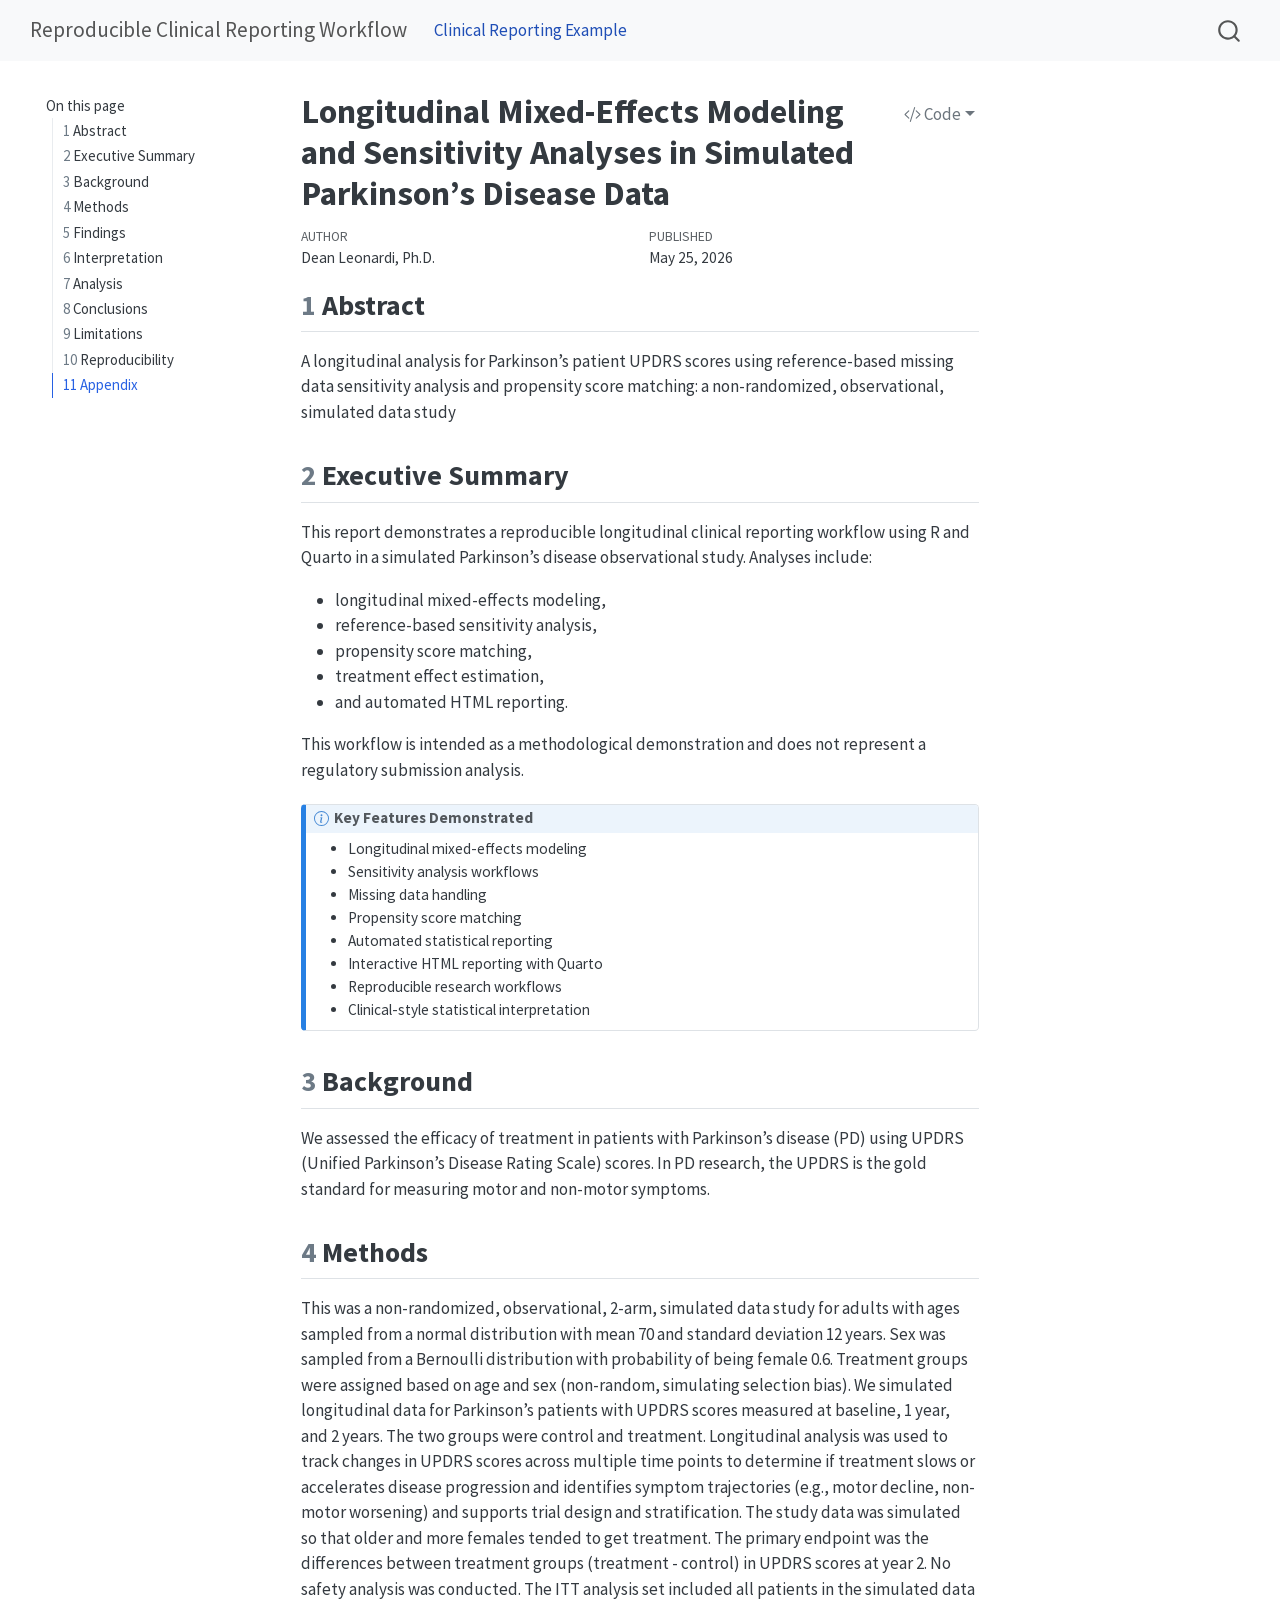
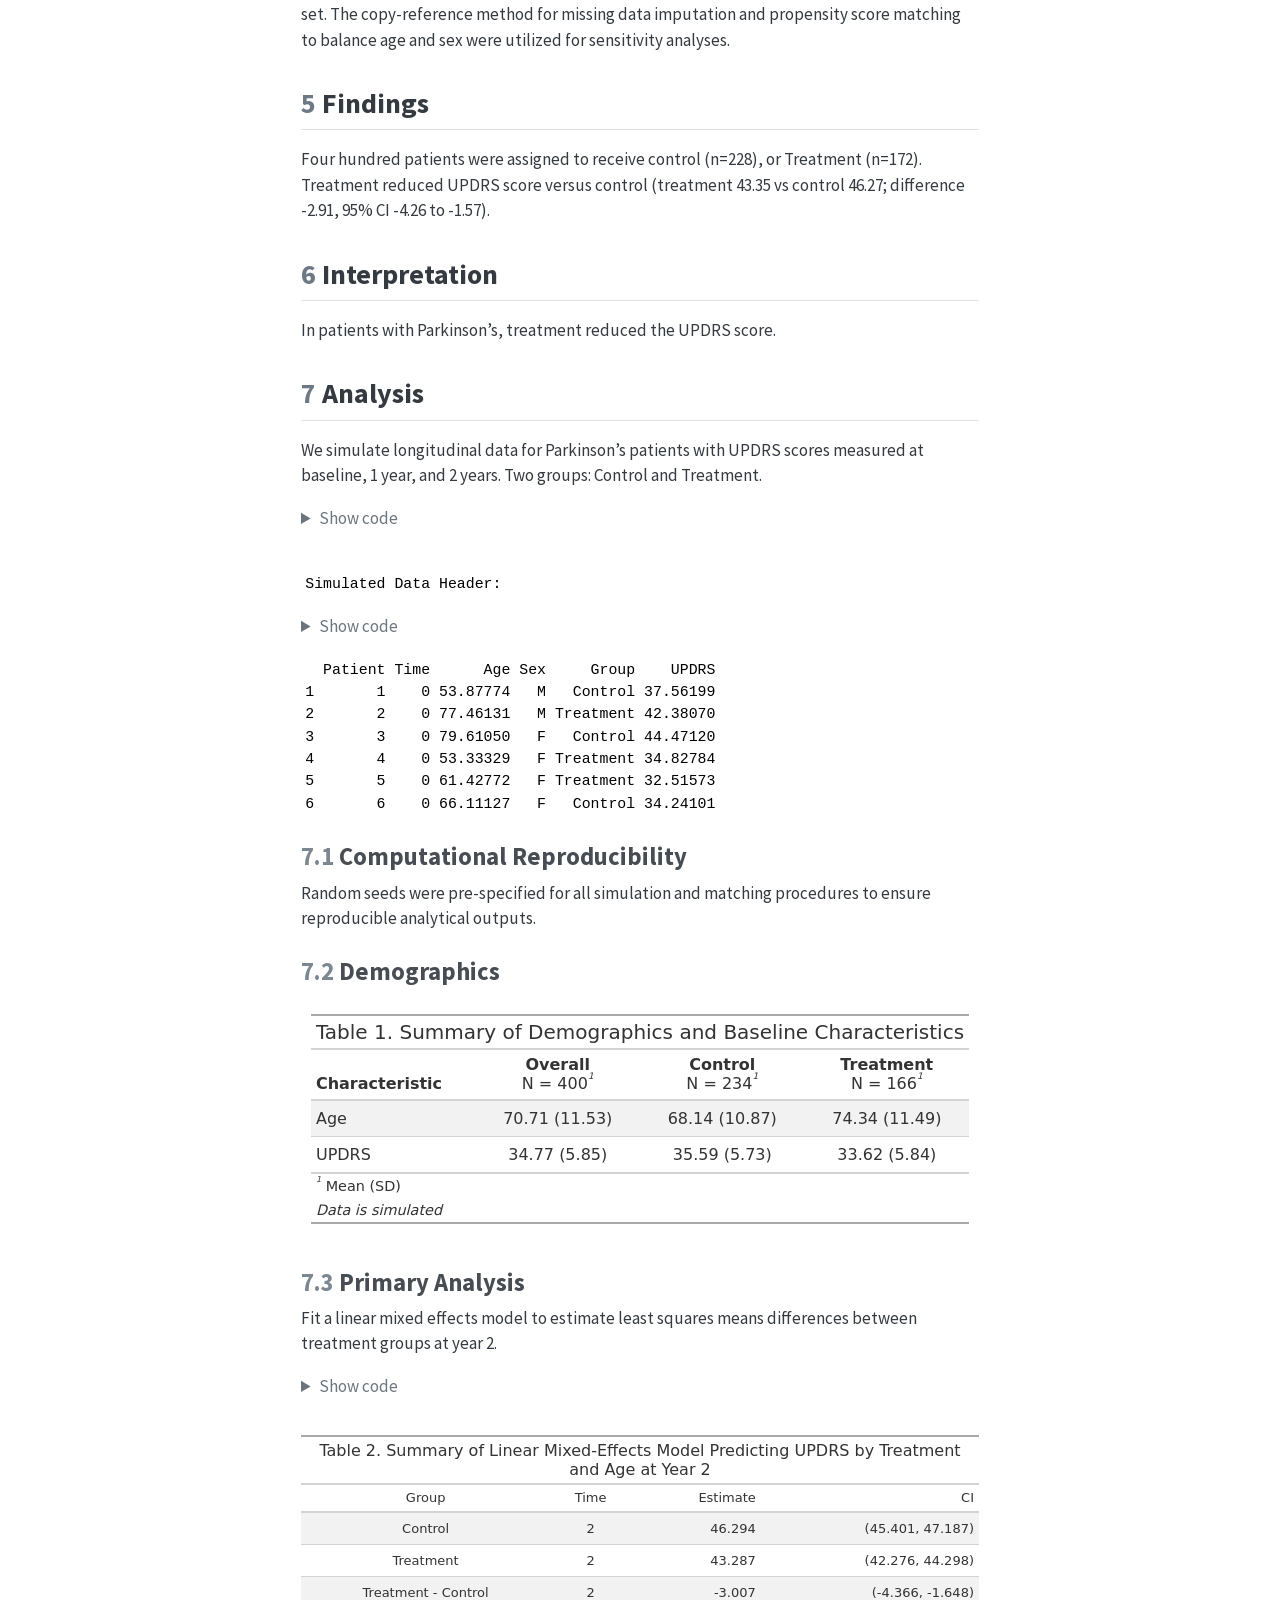
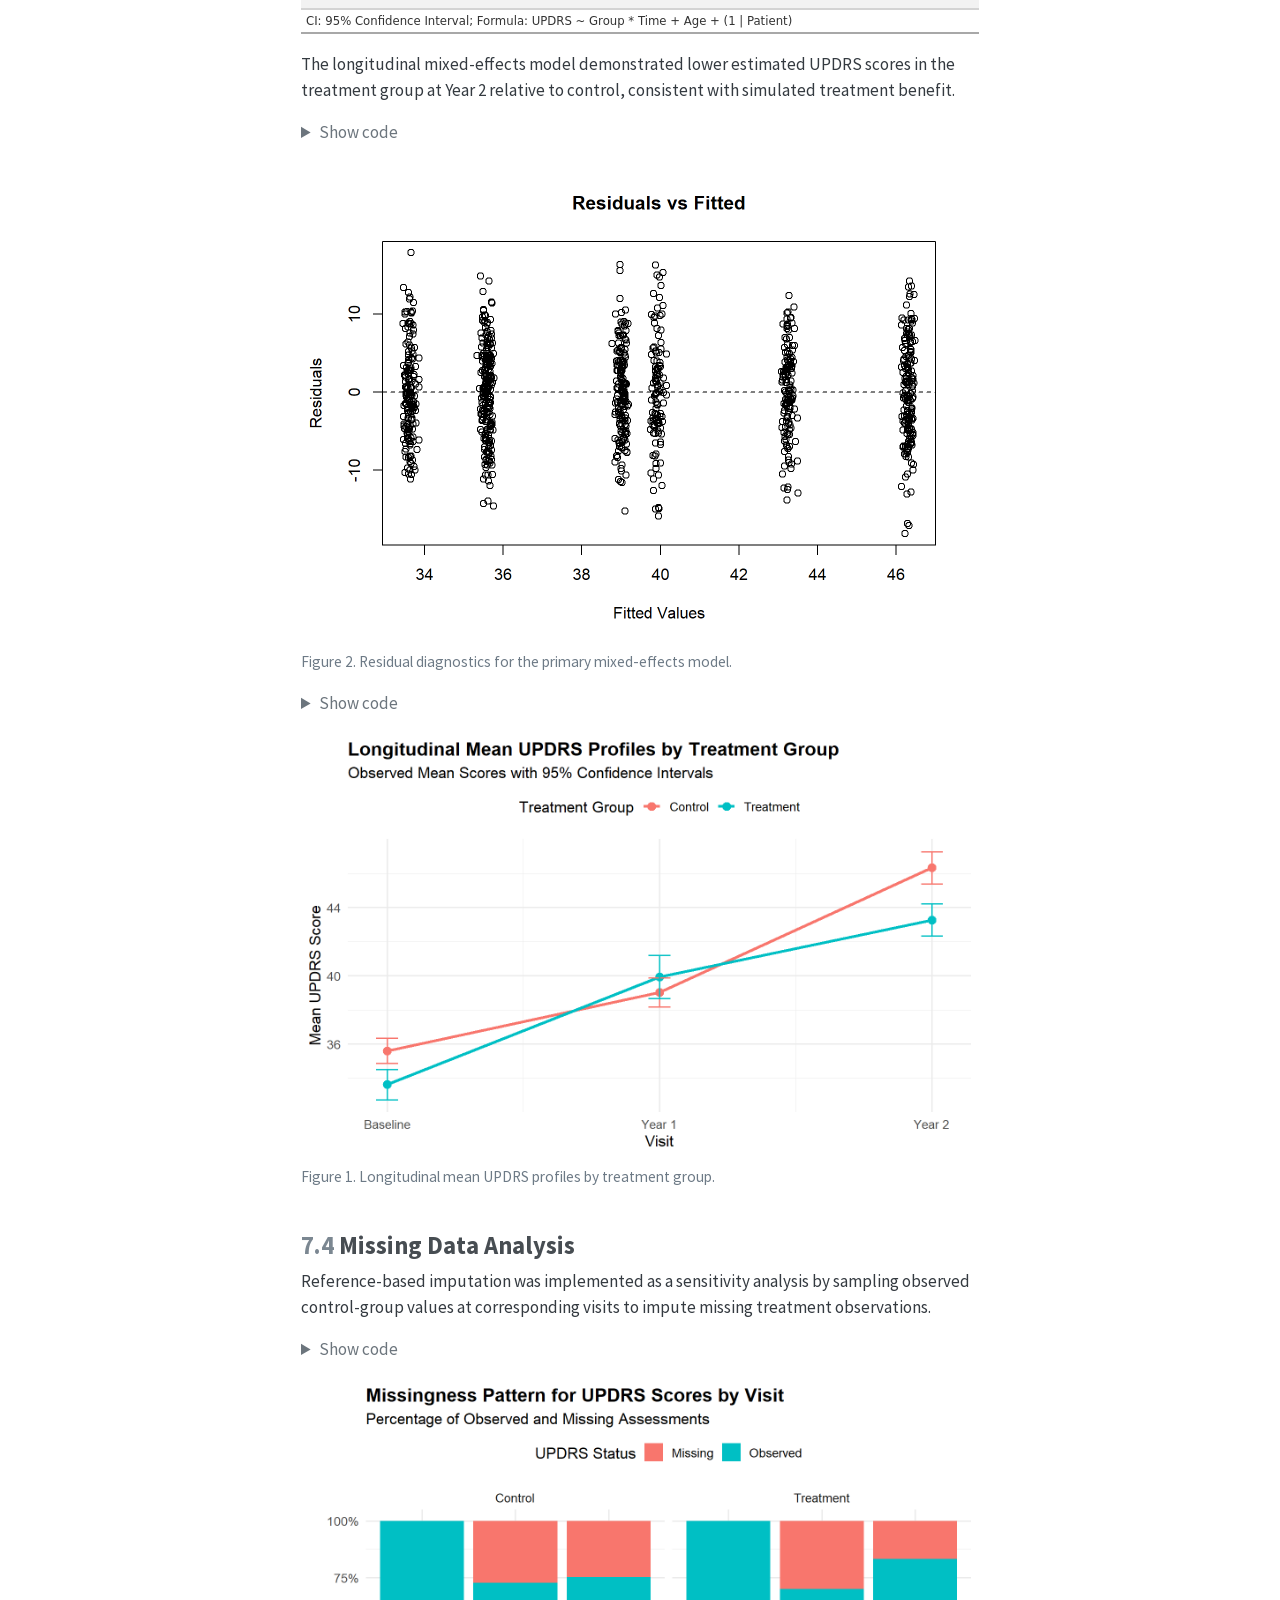
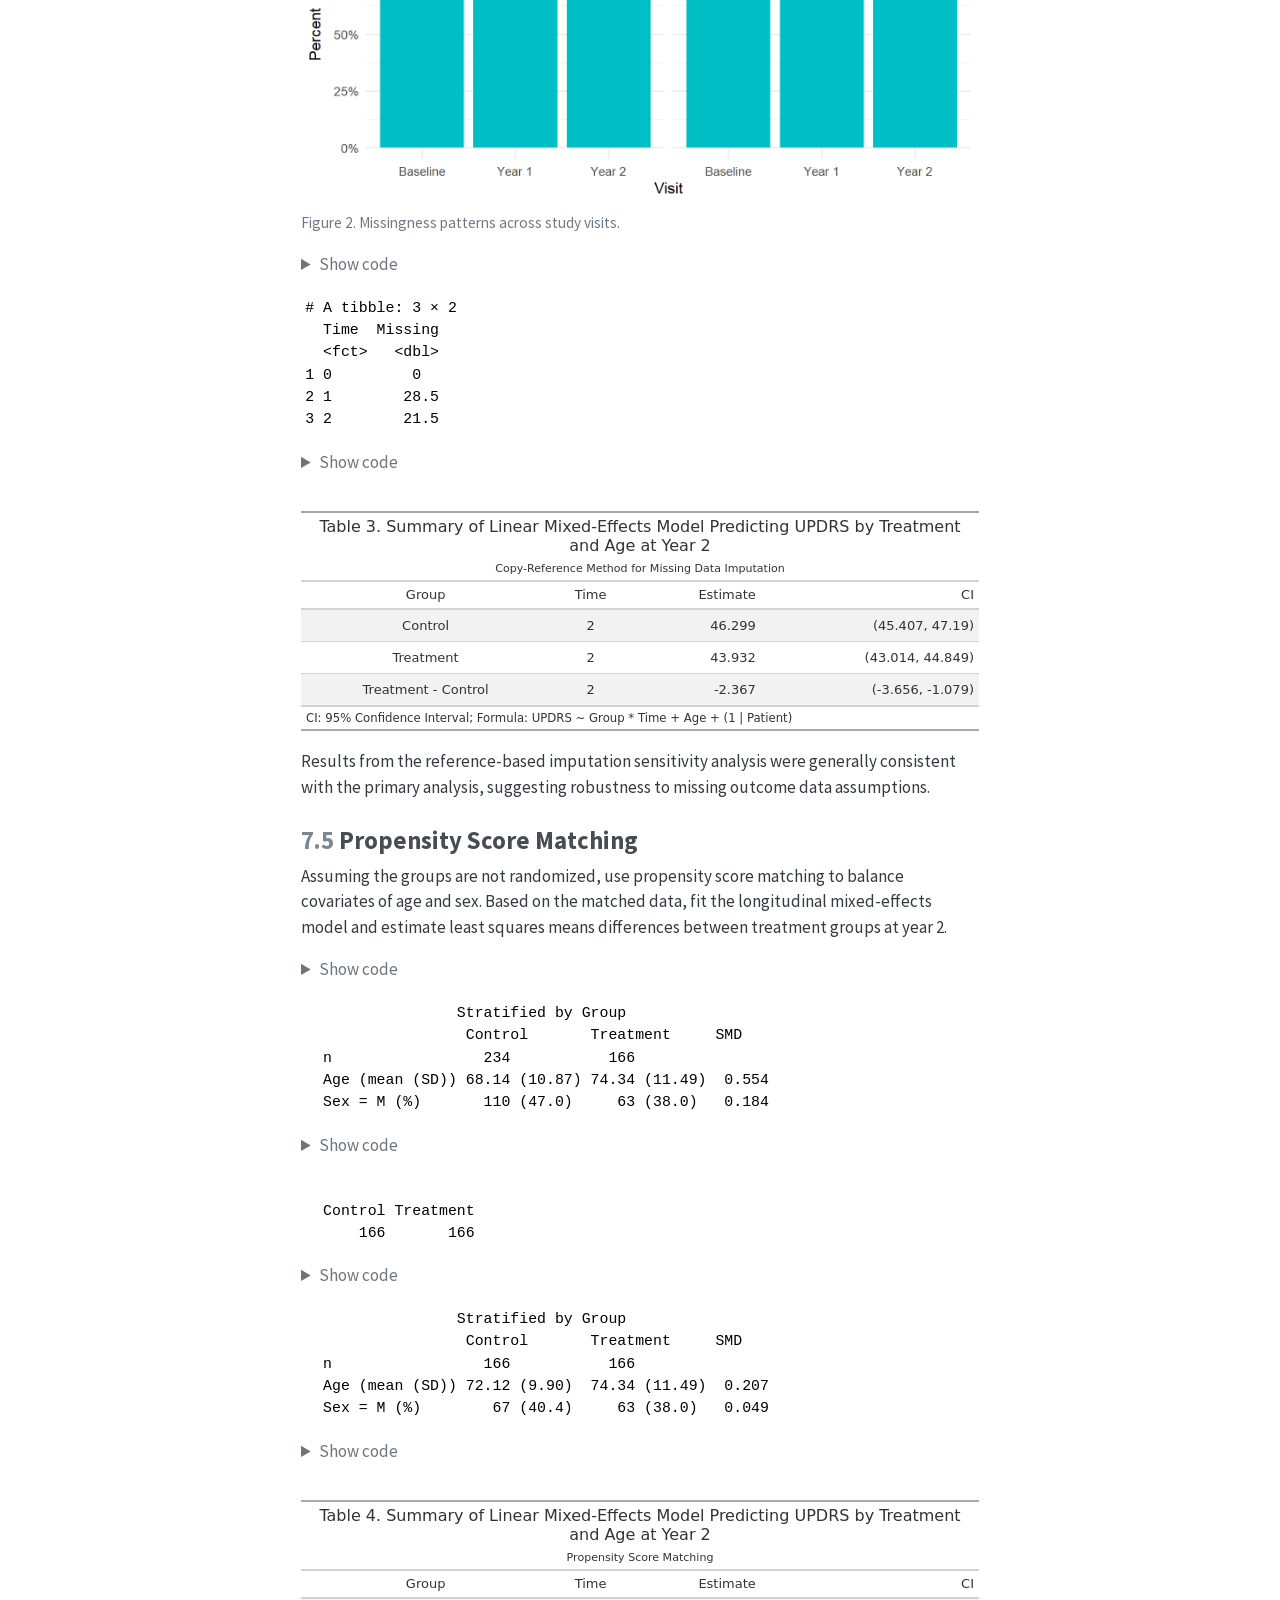
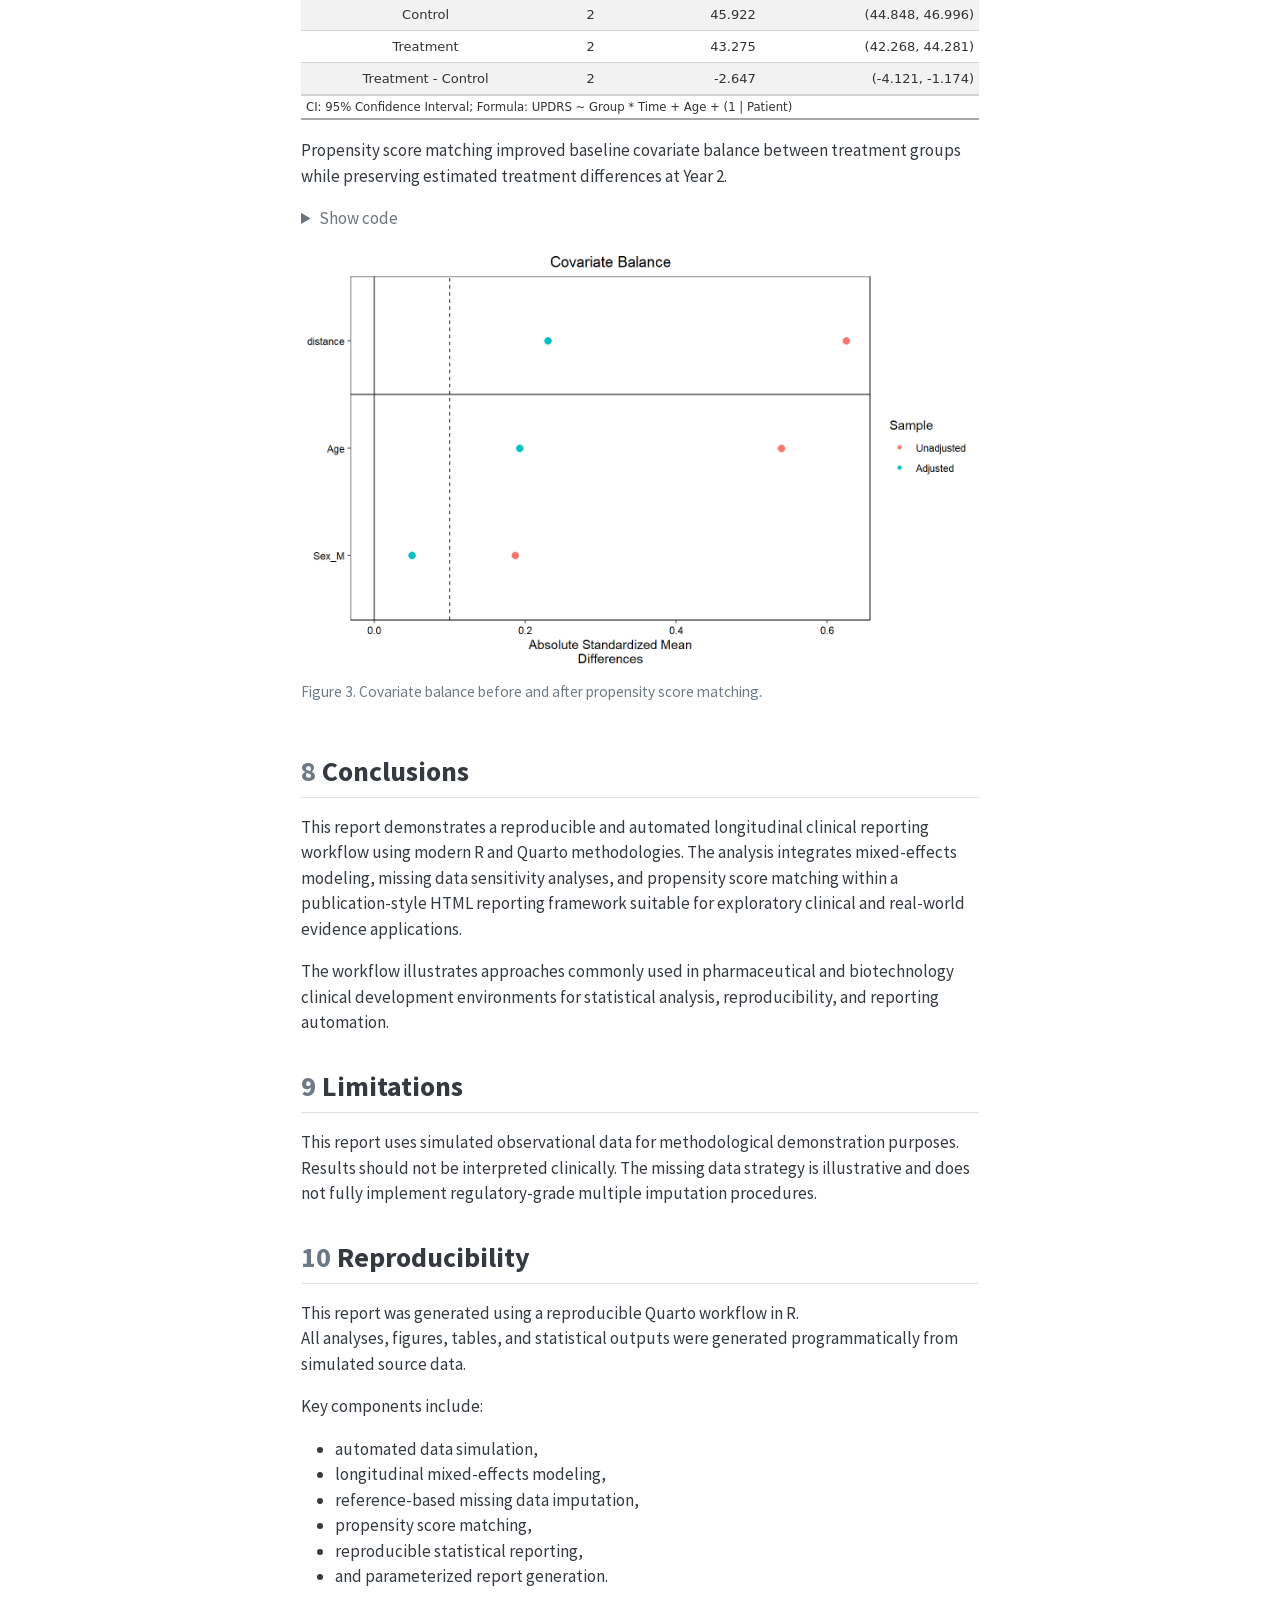
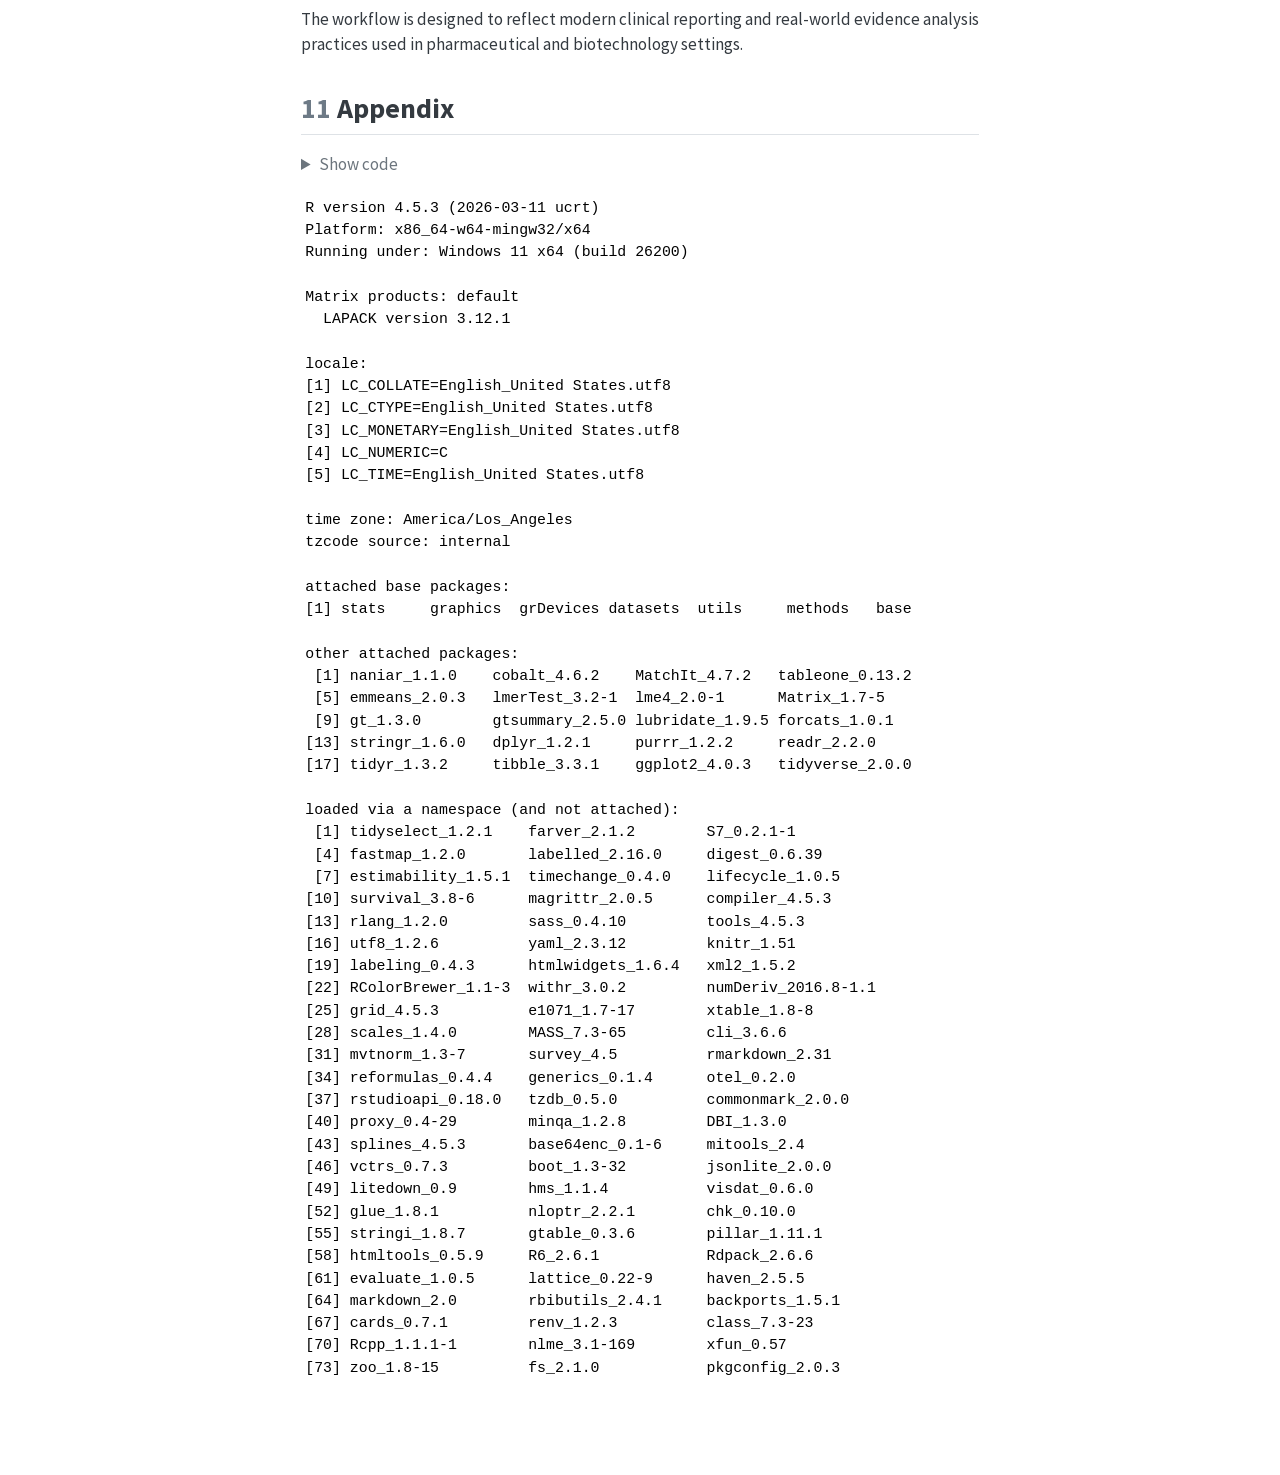
==== docs/index.html @ 4d4e8703 "Correct abstract wording for missing data methodology" ====
<!DOCTYPE html>
<html xmlns="http://www.w3.org/1999/xhtml" lang="en" xml:lang="en"><head>

<meta charset="utf-8">
<meta name="generator" content="quarto-1.9.37">

<meta name="viewport" content="width=device-width, initial-scale=1.0, user-scalable=yes">

<meta name="author" content="Dean Leonardi, Ph.D.">
<meta name="dcterms.date" content="2026-05-25">

<title>Longitudinal Mixed-Effects Modeling and Sensitivity Analyses in Simulated Parkinson’s Disease Data – Reproducible Clinical Reporting Workflow</title>
<style>

code{white-space: pre-wrap;}
span.smallcaps{font-variant: small-caps;}
div.columns{display: flex; gap: min(4vw, 1.5em);}
div.column{flex: auto; overflow-x: auto;}
div.hanging-indent{margin-left: 1.5em; text-indent: -1.5em;}
ul.task-list{list-style: none;}
ul.task-list li input[type="checkbox"] {
width: 0.8em;
margin: 0 0.8em 0.2em -1em;  vertical-align: middle;
}

html { -webkit-text-size-adjust: 100%; }
pre > code.sourceCode { white-space: pre; position: relative; }
pre > code.sourceCode > span { display: inline-block; line-height: 1.25; }
pre > code.sourceCode > span:empty { height: 1.2em; }
.sourceCode { overflow: visible; }
code.sourceCode > span { color: inherit; text-decoration: inherit; }
div.sourceCode { margin: 1em 0; }
pre.sourceCode { margin: 0; }
@media screen {
div.sourceCode { overflow: auto; }
}
@media print {
pre > code.sourceCode { white-space: pre-wrap; }
pre > code.sourceCode > span { text-indent: -5em; padding-left: 5em; }
}
pre.numberSource code
{ counter-reset: source-line 0; }
pre.numberSource code > span
{ position: relative; left: -4em; counter-increment: source-line; }
pre.numberSource code > span > a:first-child::before
{ content: counter(source-line);
position: relative; left: -1em; text-align: right; vertical-align: baseline;
border: none; display: inline-block;
-webkit-touch-callout: none; -webkit-user-select: none;
-khtml-user-select: none; -moz-user-select: none;
-ms-user-select: none; user-select: none;
padding: 0 4px; width: 4em;
}
pre.numberSource { margin-left: 3em; padding-left: 4px; }
div.sourceCode
{ }
@media screen {
pre > code.sourceCode > span > a:first-child::before { text-decoration: underline; }
}
</style>


<script>const headroomChanged = new CustomEvent("quarto-hrChanged", {
  detail: {},
  bubbles: true,
  cancelable: false,
  composed: false,
});

const announceDismiss = () => {
  const annEl = window.document.getElementById("quarto-announcement");
  if (annEl) {
    annEl.remove();

    const annId = annEl.getAttribute("data-announcement-id");
    window.localStorage.setItem(`quarto-announce-${annId}`, "true");
  }
};

const announceRegister = () => {
  const annEl = window.document.getElementById("quarto-announcement");
  if (annEl) {
    const annId = annEl.getAttribute("data-announcement-id");
    const isDismissed =
      window.localStorage.getItem(`quarto-announce-${annId}`) || false;
    if (isDismissed) {
      announceDismiss();
      return;
    } else {
      annEl.classList.remove("hidden");
    }

    const actionEl = annEl.querySelector(".quarto-announcement-action");
    if (actionEl) {
      actionEl.addEventListener("click", function (e) {
        e.preventDefault();
        // Hide the bar immediately
        announceDismiss();
      });
    }
  }
};

window.document.addEventListener("DOMContentLoaded", function () {
  let init = false;

  announceRegister();

  // Manage the back to top button, if one is present.
  let lastScrollTop = window.pageYOffset || document.documentElement.scrollTop;
  const scrollDownBuffer = 5;
  const scrollUpBuffer = 35;
  const btn = document.getElementById("quarto-back-to-top");
  const hideBackToTop = () => {
    btn.style.display = "none";
  };
  const showBackToTop = () => {
    btn.style.display = "inline-block";
  };
  if (btn) {
    window.document.addEventListener(
      "scroll",
      function () {
        const currentScrollTop =
          window.pageYOffset || document.documentElement.scrollTop;

        // Shows and hides the button 'intelligently' as the user scrolls
        if (currentScrollTop - scrollDownBuffer > lastScrollTop) {
          hideBackToTop();
          lastScrollTop = currentScrollTop <= 0 ? 0 : currentScrollTop;
        } else if (currentScrollTop < lastScrollTop - scrollUpBuffer) {
          showBackToTop();
          lastScrollTop = currentScrollTop <= 0 ? 0 : currentScrollTop;
        }

        // Show the button at the bottom, hides it at the top
        if (currentScrollTop <= 0) {
          hideBackToTop();
        } else if (
          window.innerHeight + currentScrollTop >=
          document.body.offsetHeight
        ) {
          showBackToTop();
        }
      },
      false
    );
  }

  function throttle(func, wait) {
    var timeout;
    return function () {
      const context = this;
      const args = arguments;
      const later = function () {
        clearTimeout(timeout);
        timeout = null;
        func.apply(context, args);
      };

      if (!timeout) {
        timeout = setTimeout(later, wait);
      }
    };
  }

  function headerOffset() {
    // Set an offset if there is are fixed top navbar
    const headerEl = window.document.querySelector("header.fixed-top");
    if (headerEl) {
      return headerEl.clientHeight;
    } else {
      return 0;
    }
  }

  function footerOffset() {
    const footerEl = window.document.querySelector("footer.footer");
    if (footerEl) {
      return footerEl.clientHeight;
    } else {
      return 0;
    }
  }

  function dashboardOffset() {
    const dashboardNavEl = window.document.getElementById(
      "quarto-dashboard-header"
    );
    if (dashboardNavEl !== null) {
      return dashboardNavEl.clientHeight;
    } else {
      return 0;
    }
  }

  function updateDocumentOffsetWithoutAnimation() {
    updateDocumentOffset(false);
  }

  function updateDocumentOffset(animated) {
    // set body offset
    const topOffset = headerOffset();
    const bodyOffset = topOffset + footerOffset() + dashboardOffset();
    const bodyEl = window.document.body;
    bodyEl.setAttribute("data-bs-offset", topOffset);
    bodyEl.style.paddingTop = topOffset + "px";

    // deal with sidebar offsets
    const sidebars = window.document.querySelectorAll(
      ".sidebar, .headroom-target"
    );
    sidebars.forEach((sidebar) => {
      if (!animated) {
        sidebar.classList.add("notransition");
        // Remove the no transition class after the animation has time to complete
        setTimeout(function () {
          sidebar.classList.remove("notransition");
        }, 201);
      }

      if (window.Headroom && sidebar.classList.contains("sidebar-unpinned")) {
        sidebar.style.top = "0";
        sidebar.style.maxHeight = "100vh";
      } else {
        sidebar.style.top = topOffset + "px";
        sidebar.style.maxHeight = "calc(100vh - " + topOffset + "px)";
      }
    });

    // allow space for footer
    const mainContainer = window.document.querySelector(".quarto-container");
    if (mainContainer) {
      mainContainer.style.minHeight = "calc(100vh - " + bodyOffset + "px)";
    }

    // link offset
    let linkStyle = window.document.querySelector("#quarto-target-style");
    if (!linkStyle) {
      linkStyle = window.document.createElement("style");
      linkStyle.setAttribute("id", "quarto-target-style");
      window.document.head.appendChild(linkStyle);
    }
    while (linkStyle.firstChild) {
      linkStyle.removeChild(linkStyle.firstChild);
    }
    if (topOffset > 0) {
      linkStyle.appendChild(
        window.document.createTextNode(`
      section:target::before {
        content: "";
        display: block;
        height: ${topOffset}px;
        margin: -${topOffset}px 0 0;
      }`)
      );
    }
    if (init) {
      window.dispatchEvent(headroomChanged);
    }
    init = true;
  }

  // initialize headroom
  var header = window.document.querySelector("#quarto-header");
  if (header && window.Headroom) {
    const headroom = new window.Headroom(header, {
      tolerance: 5,
      onPin: function () {
        const sidebars = window.document.querySelectorAll(
          ".sidebar, .headroom-target"
        );
        sidebars.forEach((sidebar) => {
          sidebar.classList.remove("sidebar-unpinned");
        });
        updateDocumentOffset();
      },
      onUnpin: function () {
        const sidebars = window.document.querySelectorAll(
          ".sidebar, .headroom-target"
        );
        sidebars.forEach((sidebar) => {
          sidebar.classList.add("sidebar-unpinned");
        });
        updateDocumentOffset();
      },
    });
    headroom.init();

    let frozen = false;
    window.quartoToggleHeadroom = function () {
      if (frozen) {
        headroom.unfreeze();
        frozen = false;
      } else {
        headroom.freeze();
        frozen = true;
      }
    };
  }

  window.addEventListener(
    "hashchange",
    function (e) {
      if (
        getComputedStyle(document.documentElement).scrollBehavior !== "smooth"
      ) {
        window.scrollTo(0, window.pageYOffset - headerOffset());
      }
    },
    false
  );

  // Observe size changed for the header
  const headerEl = window.document.querySelector("header.fixed-top");
  if (headerEl && window.ResizeObserver) {
    const observer = new window.ResizeObserver(() => {
      setTimeout(updateDocumentOffsetWithoutAnimation, 0);
    });
    observer.observe(headerEl, {
      attributes: true,
      childList: true,
      characterData: true,
    });
  } else {
    window.addEventListener(
      "resize",
      throttle(updateDocumentOffsetWithoutAnimation, 50)
    );
  }
  setTimeout(updateDocumentOffsetWithoutAnimation, 250);

  // fixup index.html links if we aren't on the filesystem
  if (window.location.protocol !== "file:") {
    const links = window.document.querySelectorAll("a");
    for (let i = 0; i < links.length; i++) {
      if (links[i].href) {
        links[i].dataset.originalHref = links[i].href;
        links[i].href = links[i].href.replace(/\/index\.html/, "/");
      }
    }

    // Fixup any sharing links that require urls
    // Append url to any sharing urls
    const sharingLinks = window.document.querySelectorAll(
      "a.sidebar-tools-main-item, a.quarto-navigation-tool, a.quarto-navbar-tools, a.quarto-navbar-tools-item"
    );
    for (let i = 0; i < sharingLinks.length; i++) {
      const sharingLink = sharingLinks[i];
      const href = sharingLink.getAttribute("href");
      if (href) {
        sharingLink.setAttribute(
          "href",
          href.replace("|url|", window.location.href)
        );
      }
    }

    // Scroll the active navigation item into view, if necessary
    const navSidebar = window.document.querySelector("nav#quarto-sidebar");
    if (navSidebar) {
      // Find the active item
      const activeItem = navSidebar.querySelector("li.sidebar-item a.active");
      if (activeItem) {
        // Wait for the scroll height and height to resolve by observing size changes on the
        // nav element that is scrollable
        const resizeObserver = new ResizeObserver((_entries) => {
          // The bottom of the element
          const elBottom = activeItem.offsetTop;
          const viewBottom = navSidebar.scrollTop + navSidebar.clientHeight;

          // The element height and scroll height are the same, then we are still loading
          if (viewBottom !== navSidebar.scrollHeight) {
            // Determine if the item isn't visible and scroll to it
            if (elBottom >= viewBottom) {
              navSidebar.scrollTop = elBottom;
            }

            // stop observing now since we've completed the scroll
            resizeObserver.unobserve(navSidebar);
          }
        });
        resizeObserver.observe(navSidebar);
      }
    }
  }
});
</script>
<script>/*!
 * headroom.js v0.12.0 - Give your page some headroom. Hide your header until you need it
 * Copyright (c) 2020 Nick Williams - http://wicky.nillia.ms/headroom.js
 * License: MIT
 */

!function(t,n){"object"==typeof exports&&"undefined"!=typeof module?module.exports=n():"function"==typeof define&&define.amd?define(n):(t=t||self).Headroom=n()}(this,function(){"use strict";function t(){return"undefined"!=typeof window}function d(t){return function(t){return t&&t.document&&function(t){return 9===t.nodeType}(t.document)}(t)?function(t){var n=t.document,o=n.body,s=n.documentElement;return{scrollHeight:function(){return Math.max(o.scrollHeight,s.scrollHeight,o.offsetHeight,s.offsetHeight,o.clientHeight,s.clientHeight)},height:function(){return t.innerHeight||s.clientHeight||o.clientHeight},scrollY:function(){return void 0!==t.pageYOffset?t.pageYOffset:(s||o.parentNode||o).scrollTop}}}(t):function(t){return{scrollHeight:function(){return Math.max(t.scrollHeight,t.offsetHeight,t.clientHeight)},height:function(){return Math.max(t.offsetHeight,t.clientHeight)},scrollY:function(){return t.scrollTop}}}(t)}function n(t,s,e){var n,o=function(){var n=!1;try{var t={get passive(){n=!0}};window.addEventListener("test",t,t),window.removeEventListener("test",t,t)}catch(t){n=!1}return n}(),i=!1,r=d(t),l=r.scrollY(),a={};function c(){var t=Math.round(r.scrollY()),n=r.height(),o=r.scrollHeight();a.scrollY=t,a.lastScrollY=l,a.direction=l<t?"down":"up",a.distance=Math.abs(t-l),a.isOutOfBounds=t<0||o<t+n,a.top=t<=s.offset[a.direction],a.bottom=o<=t+n,a.toleranceExceeded=a.distance>s.tolerance[a.direction],e(a),l=t,i=!1}function h(){i||(i=!0,n=requestAnimationFrame(c))}var u=!!o&&{passive:!0,capture:!1};return t.addEventListener("scroll",h,u),c(),{destroy:function(){cancelAnimationFrame(n),t.removeEventListener("scroll",h,u)}}}function o(t){return t===Object(t)?t:{down:t,up:t}}function s(t,n){n=n||{},Object.assign(this,s.options,n),this.classes=Object.assign({},s.options.classes,n.classes),this.elem=t,this.tolerance=o(this.tolerance),this.offset=o(this.offset),this.initialised=!1,this.frozen=!1}return s.prototype={constructor:s,init:function(){return s.cutsTheMustard&&!this.initialised&&(this.addClass("initial"),this.initialised=!0,setTimeout(function(t){t.scrollTracker=n(t.scroller,{offset:t.offset,tolerance:t.tolerance},t.update.bind(t))},100,this)),this},destroy:function(){this.initialised=!1,Object.keys(this.classes).forEach(this.removeClass,this),this.scrollTracker.destroy()},unpin:function(){!this.hasClass("pinned")&&this.hasClass("unpinned")||(this.addClass("unpinned"),this.removeClass("pinned"),this.onUnpin&&this.onUnpin.call(this))},pin:function(){this.hasClass("unpinned")&&(this.addClass("pinned"),this.removeClass("unpinned"),this.onPin&&this.onPin.call(this))},freeze:function(){this.frozen=!0,this.addClass("frozen")},unfreeze:function(){this.frozen=!1,this.removeClass("frozen")},top:function(){this.hasClass("top")||(this.addClass("top"),this.removeClass("notTop"),this.onTop&&this.onTop.call(this))},notTop:function(){this.hasClass("notTop")||(this.addClass("notTop"),this.removeClass("top"),this.onNotTop&&this.onNotTop.call(this))},bottom:function(){this.hasClass("bottom")||(this.addClass("bottom"),this.removeClass("notBottom"),this.onBottom&&this.onBottom.call(this))},notBottom:function(){this.hasClass("notBottom")||(this.addClass("notBottom"),this.removeClass("bottom"),this.onNotBottom&&this.onNotBottom.call(this))},shouldUnpin:function(t){return"down"===t.direction&&!t.top&&t.toleranceExceeded},shouldPin:function(t){return"up"===t.direction&&t.toleranceExceeded||t.top},addClass:function(t){this.elem.classList.add.apply(this.elem.classList,this.classes[t].split(" "))},removeClass:function(t){this.elem.classList.remove.apply(this.elem.classList,this.classes[t].split(" "))},hasClass:function(t){return this.classes[t].split(" ").every(function(t){return this.classList.contains(t)},this.elem)},update:function(t){t.isOutOfBounds||!0!==this.frozen&&(t.top?this.top():this.notTop(),t.bottom?this.bottom():this.notBottom(),this.shouldUnpin(t)?this.unpin():this.shouldPin(t)&&this.pin())}},s.options={tolerance:{up:0,down:0},offset:0,scroller:t()?window:null,classes:{frozen:"headroom--frozen",pinned:"headroom--pinned",unpinned:"headroom--unpinned",top:"headroom--top",notTop:"headroom--not-top",bottom:"headroom--bottom",notBottom:"headroom--not-bottom",initial:"headroom"}},s.cutsTheMustard=!!(t()&&function(){}.bind&&"classList"in document.documentElement&&Object.assign&&Object.keys&&requestAnimationFrame),s});
</script>
<script>/*!
 * clipboard.js v2.0.11
 * https://clipboardjs.com/
 *
 * Licensed MIT © Zeno Rocha
 */
!function(t,e){"object"==typeof exports&&"object"==typeof module?module.exports=e():"function"==typeof define&&define.amd?define([],e):"object"==typeof exports?exports.ClipboardJS=e():t.ClipboardJS=e()}(this,function(){return n={686:function(t,e,n){"use strict";n.d(e,{default:function(){return b}});var e=n(279),i=n.n(e),e=n(370),u=n.n(e),e=n(817),r=n.n(e);function c(t){try{return document.execCommand(t)}catch(t){return}}var a=function(t){t=r()(t);return c("cut"),t};function o(t,e){var n,o,t=(n=t,o="rtl"===document.documentElement.getAttribute("dir"),(t=document.createElement("textarea")).style.fontSize="12pt",t.style.border="0",t.style.padding="0",t.style.margin="0",t.style.position="absolute",t.style[o?"right":"left"]="-9999px",o=window.pageYOffset||document.documentElement.scrollTop,t.style.top="".concat(o,"px"),t.setAttribute("readonly",""),t.value=n,t);return e.container.appendChild(t),e=r()(t),c("copy"),t.remove(),e}var f=function(t){var e=1<arguments.length&&void 0!==arguments[1]?arguments[1]:{container:document.body},n="";return"string"==typeof t?n=o(t,e):t instanceof HTMLInputElement&&!["text","search","url","tel","password"].includes(null==t?void 0:t.type)?n=o(t.value,e):(n=r()(t),c("copy")),n};function l(t){return(l="function"==typeof Symbol&&"symbol"==typeof Symbol.iterator?function(t){return typeof t}:function(t){return t&&"function"==typeof Symbol&&t.constructor===Symbol&&t!==Symbol.prototype?"symbol":typeof t})(t)}var s=function(){var t=0<arguments.length&&void 0!==arguments[0]?arguments[0]:{},e=t.action,n=void 0===e?"copy":e,o=t.container,e=t.target,t=t.text;if("copy"!==n&&"cut"!==n)throw new Error('Invalid "action" value, use either "copy" or "cut"');if(void 0!==e){if(!e||"object"!==l(e)||1!==e.nodeType)throw new Error('Invalid "target" value, use a valid Element');if("copy"===n&&e.hasAttribute("disabled"))throw new Error('Invalid "target" attribute. Please use "readonly" instead of "disabled" attribute');if("cut"===n&&(e.hasAttribute("readonly")||e.hasAttribute("disabled")))throw new Error('Invalid "target" attribute. You can\'t cut text from elements with "readonly" or "disabled" attributes')}return t?f(t,{container:o}):e?"cut"===n?a(e):f(e,{container:o}):void 0};function p(t){return(p="function"==typeof Symbol&&"symbol"==typeof Symbol.iterator?function(t){return typeof t}:function(t){return t&&"function"==typeof Symbol&&t.constructor===Symbol&&t!==Symbol.prototype?"symbol":typeof t})(t)}function d(t,e){for(var n=0;n<e.length;n++){var o=e[n];o.enumerable=o.enumerable||!1,o.configurable=!0,"value"in o&&(o.writable=!0),Object.defineProperty(t,o.key,o)}}function y(t,e){return(y=Object.setPrototypeOf||function(t,e){return t.__proto__=e,t})(t,e)}function h(n){var o=function(){if("undefined"==typeof Reflect||!Reflect.construct)return!1;if(Reflect.construct.sham)return!1;if("function"==typeof Proxy)return!0;try{return Date.prototype.toString.call(Reflect.construct(Date,[],function(){})),!0}catch(t){return!1}}();return function(){var t,e=v(n);return t=o?(t=v(this).constructor,Reflect.construct(e,arguments,t)):e.apply(this,arguments),e=this,!(t=t)||"object"!==p(t)&&"function"!=typeof t?function(t){if(void 0!==t)return t;throw new ReferenceError("this hasn't been initialised - super() hasn't been called")}(e):t}}function v(t){return(v=Object.setPrototypeOf?Object.getPrototypeOf:function(t){return t.__proto__||Object.getPrototypeOf(t)})(t)}function m(t,e){t="data-clipboard-".concat(t);if(e.hasAttribute(t))return e.getAttribute(t)}var b=function(){!function(t,e){if("function"!=typeof e&&null!==e)throw new TypeError("Super expression must either be null or a function");t.prototype=Object.create(e&&e.prototype,{constructor:{value:t,writable:!0,configurable:!0}}),e&&y(t,e)}(r,i());var t,e,n,o=h(r);function r(t,e){var n;return function(t){if(!(t instanceof r))throw new TypeError("Cannot call a class as a function")}(this),(n=o.call(this)).resolveOptions(e),n.listenClick(t),n}return t=r,n=[{key:"copy",value:function(t){var e=1<arguments.length&&void 0!==arguments[1]?arguments[1]:{container:document.body};return f(t,e)}},{key:"cut",value:function(t){return a(t)}},{key:"isSupported",value:function(){var t=0<arguments.length&&void 0!==arguments[0]?arguments[0]:["copy","cut"],t="string"==typeof t?[t]:t,e=!!document.queryCommandSupported;return t.forEach(function(t){e=e&&!!document.queryCommandSupported(t)}),e}}],(e=[{key:"resolveOptions",value:function(){var t=0<arguments.length&&void 0!==arguments[0]?arguments[0]:{};this.action="function"==typeof t.action?t.action:this.defaultAction,this.target="function"==typeof t.target?t.target:this.defaultTarget,this.text="function"==typeof t.text?t.text:this.defaultText,this.container="object"===p(t.container)?t.container:document.body}},{key:"listenClick",value:function(t){var e=this;this.listener=u()(t,"click",function(t){return e.onClick(t)})}},{key:"onClick",value:function(t){var e=t.delegateTarget||t.currentTarget,n=this.action(e)||"copy",t=s({action:n,container:this.container,target:this.target(e),text:this.text(e)});this.emit(t?"success":"error",{action:n,text:t,trigger:e,clearSelection:function(){e&&e.focus(),window.getSelection().removeAllRanges()}})}},{key:"defaultAction",value:function(t){return m("action",t)}},{key:"defaultTarget",value:function(t){t=m("target",t);if(t)return document.querySelector(t)}},{key:"defaultText",value:function(t){return m("text",t)}},{key:"destroy",value:function(){this.listener.destroy()}}])&&d(t.prototype,e),n&&d(t,n),r}()},828:function(t){var e;"undefined"==typeof Element||Element.prototype.matches||((e=Element.prototype).matches=e.matchesSelector||e.mozMatchesSelector||e.msMatchesSelector||e.oMatchesSelector||e.webkitMatchesSelector),t.exports=function(t,e){for(;t&&9!==t.nodeType;){if("function"==typeof t.matches&&t.matches(e))return t;t=t.parentNode}}},438:function(t,e,n){var u=n(828);function i(t,e,n,o,r){var i=function(e,n,t,o){return function(t){t.delegateTarget=u(t.target,n),t.delegateTarget&&o.call(e,t)}}.apply(this,arguments);return t.addEventListener(n,i,r),{destroy:function(){t.removeEventListener(n,i,r)}}}t.exports=function(t,e,n,o,r){return"function"==typeof t.addEventListener?i.apply(null,arguments):"function"==typeof n?i.bind(null,document).apply(null,arguments):("string"==typeof t&&(t=document.querySelectorAll(t)),Array.prototype.map.call(t,function(t){return i(t,e,n,o,r)}))}},879:function(t,n){n.node=function(t){return void 0!==t&&t instanceof HTMLElement&&1===t.nodeType},n.nodeList=function(t){var e=Object.prototype.toString.call(t);return void 0!==t&&("[object NodeList]"===e||"[object HTMLCollection]"===e)&&"length"in t&&(0===t.length||n.node(t[0]))},n.string=function(t){return"string"==typeof t||t instanceof String},n.fn=function(t){return"[object Function]"===Object.prototype.toString.call(t)}},370:function(t,e,n){var f=n(879),l=n(438);t.exports=function(t,e,n){if(!t&&!e&&!n)throw new Error("Missing required arguments");if(!f.string(e))throw new TypeError("Second argument must be a String");if(!f.fn(n))throw new TypeError("Third argument must be a Function");if(f.node(t))return c=e,a=n,(u=t).addEventListener(c,a),{destroy:function(){u.removeEventListener(c,a)}};if(f.nodeList(t))return o=t,r=e,i=n,Array.prototype.forEach.call(o,function(t){t.addEventListener(r,i)}),{destroy:function(){Array.prototype.forEach.call(o,function(t){t.removeEventListener(r,i)})}};if(f.string(t))return t=t,e=e,n=n,l(document.body,t,e,n);throw new TypeError("First argument must be a String, HTMLElement, HTMLCollection, or NodeList");var o,r,i,u,c,a}},817:function(t){t.exports=function(t){var e,n="SELECT"===t.nodeName?(t.focus(),t.value):"INPUT"===t.nodeName||"TEXTAREA"===t.nodeName?((e=t.hasAttribute("readonly"))||t.setAttribute("readonly",""),t.select(),t.setSelectionRange(0,t.value.length),e||t.removeAttribute("readonly"),t.value):(t.hasAttribute("contenteditable")&&t.focus(),n=window.getSelection(),(e=document.createRange()).selectNodeContents(t),n.removeAllRanges(),n.addRange(e),n.toString());return n}},279:function(t){function e(){}e.prototype={on:function(t,e,n){var o=this.e||(this.e={});return(o[t]||(o[t]=[])).push({fn:e,ctx:n}),this},once:function(t,e,n){var o=this;function r(){o.off(t,r),e.apply(n,arguments)}return r._=e,this.on(t,r,n)},emit:function(t){for(var e=[].slice.call(arguments,1),n=((this.e||(this.e={}))[t]||[]).slice(),o=0,r=n.length;o<r;o++)n[o].fn.apply(n[o].ctx,e);return this},off:function(t,e){var n=this.e||(this.e={}),o=n[t],r=[];if(o&&e)for(var i=0,u=o.length;i<u;i++)o[i].fn!==e&&o[i].fn._!==e&&r.push(o[i]);return r.length?n[t]=r:delete n[t],this}},t.exports=e,t.exports.TinyEmitter=e}},r={},o.n=function(t){var e=t&&t.__esModule?function(){return t.default}:function(){return t};return o.d(e,{a:e}),e},o.d=function(t,e){for(var n in e)o.o(e,n)&&!o.o(t,n)&&Object.defineProperty(t,n,{enumerable:!0,get:e[n]})},o.o=function(t,e){return Object.prototype.hasOwnProperty.call(t,e)},o(686).default;function o(t){if(r[t])return r[t].exports;var e=r[t]={exports:{}};return n[t](e,e.exports,o),e.exports}var n,r});</script>
<script>/*! @algolia/autocomplete-js 1.19.1 | MIT License | © Algolia, Inc. and contributors | https://github.com/algolia/autocomplete */
!function(e,t){"object"==typeof exports&&"undefined"!=typeof module?t(exports):"function"==typeof define&&define.amd?define(["exports"],t):t((e="undefined"!=typeof globalThis?globalThis:e||self)["@algolia/autocomplete-js"]={})}(this,(function(e){"use strict";function t(e,t){var n=Object.keys(e);if(Object.getOwnPropertySymbols){var r=Object.getOwnPropertySymbols(e);t&&(r=r.filter((function(t){return Object.getOwnPropertyDescriptor(e,t).enumerable}))),n.push.apply(n,r)}return n}function n(e){for(var n=1;n<arguments.length;n++){var r=null!=arguments[n]?arguments[n]:{};n%2?t(Object(r),!0).forEach((function(t){o(e,t,r[t])})):Object.getOwnPropertyDescriptors?Object.defineProperties(e,Object.getOwnPropertyDescriptors(r)):t(Object(r)).forEach((function(t){Object.defineProperty(e,t,Object.getOwnPropertyDescriptor(r,t))}))}return e}function r(e){return r="function"==typeof Symbol&&"symbol"==typeof Symbol.iterator?function(e){return typeof e}:function(e){return e&&"function"==typeof Symbol&&e.constructor===Symbol&&e!==Symbol.prototype?"symbol":typeof e},r(e)}function o(e,t,n){return(t=function(e){var t=function(e,t){if("object"!=typeof e||null===e)return e;var n=e[Symbol.toPrimitive];if(void 0!==n){var r=n.call(e,t||"default");if("object"!=typeof r)return r;throw new TypeError("@@toPrimitive must return a primitive value.")}return("string"===t?String:Number)(e)}(e,"string");return"symbol"==typeof t?t:String(t)}(t))in e?Object.defineProperty(e,t,{value:n,enumerable:!0,configurable:!0,writable:!0}):e[t]=n,e}function i(){return i=Object.assign?Object.assign.bind():function(e){for(var t=1;t<arguments.length;t++){var n=arguments[t];for(var r in n)Object.prototype.hasOwnProperty.call(n,r)&&(e[r]=n[r])}return e},i.apply(this,arguments)}function u(e,t){if(null==e)return{};var n,r,o=function(e,t){if(null==e)return{};var n,r,o={},i=Object.keys(e);for(r=0;r<i.length;r++)n=i[r],t.indexOf(n)>=0||(o[n]=e[n]);return o}(e,t);if(Object.getOwnPropertySymbols){var i=Object.getOwnPropertySymbols(e);for(r=0;r<i.length;r++)n=i[r],t.indexOf(n)>=0||Object.prototype.propertyIsEnumerable.call(e,n)&&(o[n]=e[n])}return o}function a(e,t){return function(e){if(Array.isArray(e))return e}(e)||function(e,t){var n=null==e?null:"undefined"!=typeof Symbol&&e[Symbol.iterator]||e["@@iterator"];if(null!=n){var r,o,i,u,a=[],l=!0,c=!1;try{if(i=(n=n.call(e)).next,0===t){if(Object(n)!==n)return;l=!1}else for(;!(l=(r=i.call(n)).done)&&(a.push(r.value),a.length!==t);l=!0);}catch(e){c=!0,o=e}finally{try{if(!l&&null!=n.return&&(u=n.return(),Object(u)!==u))return}finally{if(c)throw o}}return a}}(e,t)||c(e,t)||function(){throw new TypeError("Invalid attempt to destructure non-iterable instance.\nIn order to be iterable, non-array objects must have a [Symbol.iterator]() method.")}()}function l(e){return function(e){if(Array.isArray(e))return s(e)}(e)||function(e){if("undefined"!=typeof Symbol&&null!=e[Symbol.iterator]||null!=e["@@iterator"])return Array.from(e)}(e)||c(e)||function(){throw new TypeError("Invalid attempt to spread non-iterable instance.\nIn order to be iterable, non-array objects must have a [Symbol.iterator]() method.")}()}function c(e,t){if(e){if("string"==typeof e)return s(e,t);var n=Object.prototype.toString.call(e).slice(8,-1);return"Object"===n&&e.constructor&&(n=e.constructor.name),"Map"===n||"Set"===n?Array.from(e):"Arguments"===n||/^(?:Ui|I)nt(?:8|16|32)(?:Clamped)?Array$/.test(n)?s(e,t):void 0}}function s(e,t){(null==t||t>e.length)&&(t=e.length);for(var n=0,r=new Array(t);n<t;n++)r[n]=e[n];return r}function f(e){return{current:e}}function p(e,t){var n=void 0;return function(){for(var r=arguments.length,o=new Array(r),i=0;i<r;i++)o[i]=arguments[i];n&&clearTimeout(n),n=setTimeout((function(){return e.apply(void 0,o)}),t)}}function m(e){return e.reduce((function(e,t){return e.concat(t)}),[])}var v=0;function d(){return"autocomplete-".concat(v++)}function y(e,t){return t.reduce((function(e,t){return e&&e[t]}),e)}function b(e){return 0===e.collections.length?0:e.collections.reduce((function(e,t){return e+t.items.length}),0)}function g(e){return e!==Object(e)}function h(e,t){if(e===t)return!0;if(g(e)||g(t)||"function"==typeof e||"function"==typeof t)return e===t;if(Object.keys(e).length!==Object.keys(t).length)return!1;for(var n=0,r=Object.keys(e);n<r.length;n++){var o=r[n];if(!(o in t))return!1;if(!h(e[o],t[o]))return!1}return!0}var _=function(){};var O="1.19.1",S=[{segment:"autocomplete-core",version:O}];function j(e){var t=e.item,n=e.items,r=void 0===n?[]:n;return{index:t.__autocomplete_indexName,items:[t],positions:[1+r.findIndex((function(e){return e.objectID===t.objectID}))],queryID:t.__autocomplete_queryID,algoliaSource:["autocomplete"]}}function P(e,t){return function(e){if(Array.isArray(e))return e}(e)||function(e,t){var n=null==e?null:"undefined"!=typeof Symbol&&e[Symbol.iterator]||e["@@iterator"];if(null!=n){var r,o,i,u,a=[],l=!0,c=!1;try{if(i=(n=n.call(e)).next,0===t){if(Object(n)!==n)return;l=!1}else for(;!(l=(r=i.call(n)).done)&&(a.push(r.value),a.length!==t);l=!0);}catch(e){c=!0,o=e}finally{try{if(!l&&null!=n.return&&(u=n.return(),Object(u)!==u))return}finally{if(c)throw o}}return a}}(e,t)||function(e,t){if(!e)return;if("string"==typeof e)return w(e,t);var n=Object.prototype.toString.call(e).slice(8,-1);"Object"===n&&e.constructor&&(n=e.constructor.name);if("Map"===n||"Set"===n)return Array.from(e);if("Arguments"===n||/^(?:Ui|I)nt(?:8|16|32)(?:Clamped)?Array$/.test(n))return w(e,t)}(e,t)||function(){throw new TypeError("Invalid attempt to destructure non-iterable instance.\nIn order to be iterable, non-array objects must have a [Symbol.iterator]() method.")}()}function w(e,t){(null==t||t>e.length)&&(t=e.length);for(var n=0,r=new Array(t);n<t;n++)r[n]=e[n];return r}var I=["items"],A=["items"];function E(e){return E="function"==typeof Symbol&&"symbol"==typeof Symbol.iterator?function(e){return typeof e}:function(e){return e&&"function"==typeof Symbol&&e.constructor===Symbol&&e!==Symbol.prototype?"symbol":typeof e},E(e)}function D(e){return function(e){if(Array.isArray(e))return C(e)}(e)||function(e){if("undefined"!=typeof Symbol&&null!=e[Symbol.iterator]||null!=e["@@iterator"])return Array.from(e)}(e)||function(e,t){if(!e)return;if("string"==typeof e)return C(e,t);var n=Object.prototype.toString.call(e).slice(8,-1);"Object"===n&&e.constructor&&(n=e.constructor.name);if("Map"===n||"Set"===n)return Array.from(e);if("Arguments"===n||/^(?:Ui|I)nt(?:8|16|32)(?:Clamped)?Array$/.test(n))return C(e,t)}(e)||function(){throw new TypeError("Invalid attempt to spread non-iterable instance.\nIn order to be iterable, non-array objects must have a [Symbol.iterator]() method.")}()}function C(e,t){(null==t||t>e.length)&&(t=e.length);for(var n=0,r=new Array(t);n<t;n++)r[n]=e[n];return r}function k(e,t){if(null==e)return{};var n,r,o=function(e,t){if(null==e)return{};var n,r,o={},i=Object.keys(e);for(r=0;r<i.length;r++)n=i[r],t.indexOf(n)>=0||(o[n]=e[n]);return o}(e,t);if(Object.getOwnPropertySymbols){var i=Object.getOwnPropertySymbols(e);for(r=0;r<i.length;r++)n=i[r],t.indexOf(n)>=0||Object.prototype.propertyIsEnumerable.call(e,n)&&(o[n]=e[n])}return o}function x(e,t){var n=Object.keys(e);if(Object.getOwnPropertySymbols){var r=Object.getOwnPropertySymbols(e);t&&(r=r.filter((function(t){return Object.getOwnPropertyDescriptor(e,t).enumerable}))),n.push.apply(n,r)}return n}function N(e){for(var t=1;t<arguments.length;t++){var n=null!=arguments[t]?arguments[t]:{};t%2?x(Object(n),!0).forEach((function(t){T(e,t,n[t])})):Object.getOwnPropertyDescriptors?Object.defineProperties(e,Object.getOwnPropertyDescriptors(n)):x(Object(n)).forEach((function(t){Object.defineProperty(e,t,Object.getOwnPropertyDescriptor(n,t))}))}return e}function T(e,t,n){return(t=function(e){var t=function(e,t){if("object"!==E(e)||null===e)return e;var n=e[Symbol.toPrimitive];if(void 0!==n){var r=n.call(e,t||"default");if("object"!==E(r))return r;throw new TypeError("@@toPrimitive must return a primitive value.")}return("string"===t?String:Number)(e)}(e,"string");return"symbol"===E(t)?t:String(t)}(t))in e?Object.defineProperty(e,t,{value:n,enumerable:!0,configurable:!0,writable:!0}):e[t]=n,e}function q(e){for(var t=arguments.length>1&&void 0!==arguments[1]?arguments[1]:20,n=[],r=0;r<e.objectIDs.length;r+=t)n.push(N(N({},e),{},{objectIDs:e.objectIDs.slice(r,r+t)}));return n}function B(e){return e.map((function(e){var t=e.items,n=k(e,I);return N(N({},n),{},{objectIDs:(null==t?void 0:t.map((function(e){return e.objectID})))||n.objectIDs})}))}function R(e){var t,n,r,o=(t=P((e.version||"").split(".").map(Number),2),n=t[0],r=t[1],n>=3||2===n&&r>=4||1===n&&r>=10);function i(t,n,r){if(o&&void 0!==r){var i=r[0].__autocomplete_algoliaCredentials,u={"X-Algolia-Application-Id":i.appId,"X-Algolia-API-Key":i.apiKey};e.apply(void 0,[t].concat(D(n),[{headers:u}]))}else e.apply(void 0,[t].concat(D(n)))}return{init:function(t,n){e("init",{appId:t,apiKey:n})},setAuthenticatedUserToken:function(t){e("setAuthenticatedUserToken",t)},setUserToken:function(t){e("setUserToken",t)},clickedObjectIDsAfterSearch:function(){for(var e=arguments.length,t=new Array(e),n=0;n<e;n++)t[n]=arguments[n];t.length>0&&i("clickedObjectIDsAfterSearch",B(t),t[0].items)},clickedObjectIDs:function(){for(var e=arguments.length,t=new Array(e),n=0;n<e;n++)t[n]=arguments[n];t.length>0&&i("clickedObjectIDs",B(t),t[0].items)},clickedFilters:function(){for(var t=arguments.length,n=new Array(t),r=0;r<t;r++)n[r]=arguments[r];n.length>0&&e.apply(void 0,["clickedFilters"].concat(n))},convertedObjectIDsAfterSearch:function(){for(var e=arguments.length,t=new Array(e),n=0;n<e;n++)t[n]=arguments[n];t.length>0&&i("convertedObjectIDsAfterSearch",B(t),t[0].items)},convertedObjectIDs:function(){for(var e=arguments.length,t=new Array(e),n=0;n<e;n++)t[n]=arguments[n];t.length>0&&i("convertedObjectIDs",B(t),t[0].items)},convertedFilters:function(){for(var t=arguments.length,n=new Array(t),r=0;r<t;r++)n[r]=arguments[r];n.length>0&&e.apply(void 0,["convertedFilters"].concat(n))},viewedObjectIDs:function(){for(var e=arguments.length,t=new Array(e),n=0;n<e;n++)t[n]=arguments[n];t.length>0&&t.reduce((function(e,t){var n=t.items,r=k(t,A);return[].concat(D(e),D(q(N(N({},r),{},{objectIDs:(null==n?void 0:n.map((function(e){return e.objectID})))||r.objectIDs})).map((function(e){return{items:n,payload:e}}))))}),[]).forEach((function(e){var t=e.items;return i("viewedObjectIDs",[e.payload],t)}))},viewedFilters:function(){for(var t=arguments.length,n=new Array(t),r=0;r<t;r++)n[r]=arguments[r];n.length>0&&e.apply(void 0,["viewedFilters"].concat(n))}}}function L(e){var t=e.items.reduce((function(e,t){var n;return e[t.__autocomplete_indexName]=(null!==(n=e[t.__autocomplete_indexName])&&void 0!==n?n:[]).concat(t),e}),{});return Object.keys(t).map((function(e){return{index:e,items:t[e],algoliaSource:["autocomplete"]}}))}function F(e){return e.objectID&&e.__autocomplete_indexName&&e.__autocomplete_queryID}function U(e){return U="function"==typeof Symbol&&"symbol"==typeof Symbol.iterator?function(e){return typeof e}:function(e){return e&&"function"==typeof Symbol&&e.constructor===Symbol&&e!==Symbol.prototype?"symbol":typeof e},U(e)}function M(e){return function(e){if(Array.isArray(e))return H(e)}(e)||function(e){if("undefined"!=typeof Symbol&&null!=e[Symbol.iterator]||null!=e["@@iterator"])return Array.from(e)}(e)||function(e,t){if(!e)return;if("string"==typeof e)return H(e,t);var n=Object.prototype.toString.call(e).slice(8,-1);"Object"===n&&e.constructor&&(n=e.constructor.name);if("Map"===n||"Set"===n)return Array.from(e);if("Arguments"===n||/^(?:Ui|I)nt(?:8|16|32)(?:Clamped)?Array$/.test(n))return H(e,t)}(e)||function(){throw new TypeError("Invalid attempt to spread non-iterable instance.\nIn order to be iterable, non-array objects must have a [Symbol.iterator]() method.")}()}function H(e,t){(null==t||t>e.length)&&(t=e.length);for(var n=0,r=new Array(t);n<t;n++)r[n]=e[n];return r}function V(e,t){var n=Object.keys(e);if(Object.getOwnPropertySymbols){var r=Object.getOwnPropertySymbols(e);t&&(r=r.filter((function(t){return Object.getOwnPropertyDescriptor(e,t).enumerable}))),n.push.apply(n,r)}return n}function W(e){for(var t=1;t<arguments.length;t++){var n=null!=arguments[t]?arguments[t]:{};t%2?V(Object(n),!0).forEach((function(t){Q(e,t,n[t])})):Object.getOwnPropertyDescriptors?Object.defineProperties(e,Object.getOwnPropertyDescriptors(n)):V(Object(n)).forEach((function(t){Object.defineProperty(e,t,Object.getOwnPropertyDescriptor(n,t))}))}return e}function Q(e,t,n){return(t=function(e){var t=function(e,t){if("object"!==U(e)||null===e)return e;var n=e[Symbol.toPrimitive];if(void 0!==n){var r=n.call(e,t||"default");if("object"!==U(r))return r;throw new TypeError("@@toPrimitive must return a primitive value.")}return("string"===t?String:Number)(e)}(e,"string");return"symbol"===U(t)?t:String(t)}(t))in e?Object.defineProperty(e,t,{value:n,enumerable:!0,configurable:!0,writable:!0}):e[t]=n,e}var K="2.15.0",$="https://cdn.jsdelivr.net/npm/search-insights@".concat(K,"/dist/search-insights.min.js"),z=p((function(e){var t=e.onItemsChange,n=e.items,r=e.insights,o=e.state;t({insights:r,insightsEvents:L({items:n}).map((function(e){return W({eventName:"Items Viewed"},e)})),state:o})}),400);function G(e){var t=function(e){return W({onItemsChange:function(e){var t=e.insights,n=e.insightsEvents,r=e.state;t.viewedObjectIDs.apply(t,M(n.map((function(e){return W(W({},e),{},{algoliaSource:J(e.algoliaSource,r.context)})}))))},onSelect:function(e){var t=e.insights,n=e.insightsEvents,r=e.state;t.clickedObjectIDsAfterSearch.apply(t,M(n.map((function(e){return W(W({},e),{},{algoliaSource:J(e.algoliaSource,r.context)})}))))},onActive:_,__autocomplete_clickAnalytics:!0},e)}(e),n=t.insightsClient,r=t.insightsInitParams,o=t.onItemsChange,i=t.onSelect,u=t.onActive,a=t.__autocomplete_clickAnalytics,l=n;if(n||function(e){if("undefined"!=typeof window)e({window:window})}((function(e){var t=e.window,n=t.AlgoliaAnalyticsObject||"aa";"string"==typeof n&&(l=t[n]),l||(t.AlgoliaAnalyticsObject=n,t[n]||(t[n]=function(){t[n].queue||(t[n].queue=[]);for(var e=arguments.length,r=new Array(e),o=0;o<e;o++)r[o]=arguments[o];t[n].queue.push(r)}),t[n].version=K,l=t[n],function(e){var t="[Autocomplete]: Could not load search-insights.js. Please load it manually following https://alg.li/insights-autocomplete";try{var n=e.document.createElement("script");n.async=!0,n.src=$,n.onerror=function(){console.error(t)},document.body.appendChild(n)}catch(e){console.error(t)}}(t))})),!l)return{};r&&l("init",W({partial:!0},r));var c=R(l),s=f([]),m=p((function(e){var t=e.state;if(t.isOpen){var n=t.collections.reduce((function(e,t){return[].concat(M(e),M(t.items))}),[]).filter(F);h(s.current.map((function(e){return e.objectID})),n.map((function(e){return e.objectID})))||(s.current=n,n.length>0&&z({onItemsChange:o,items:n,insights:c,state:t}))}}),0);return{name:"aa.algoliaInsightsPlugin",subscribe:function(e){var t=e.setContext,n=e.onSelect,r=e.onActive;function o(e){t({algoliaInsightsPlugin:{__algoliaSearchParameters:W(W({},a?{clickAnalytics:!0}:{}),e?{userToken:X(e)}:{}),insights:c}})}l("addAlgoliaAgent","insights-plugin"),o(),l("onUserTokenChange",(function(e){o(e)})),l("getUserToken",null,(function(e,t){o(t)})),n((function(e){var t=e.item,n=e.state,r=e.event,o=e.source;F(t)&&i({state:n,event:r,insights:c,item:t,insightsEvents:[W({eventName:"Item Selected"},j({item:t,items:o.getItems().filter(F)}))]})})),r((function(e){var t=e.item,n=e.source,r=e.state,o=e.event;F(t)&&u({state:r,event:o,insights:c,item:t,insightsEvents:[W({eventName:"Item Active"},j({item:t,items:n.getItems().filter(F)}))]})}))},onStateChange:function(e){var t=e.state;m({state:t})},__autocomplete_pluginOptions:e}}function J(){var e,t=arguments.length>0&&void 0!==arguments[0]?arguments[0]:[],n=arguments.length>1?arguments[1]:void 0;return[].concat(M(t),["autocomplete-internal"],M(null!==(e=n.algoliaInsightsPlugin)&&void 0!==e&&e.__automaticInsights?["autocomplete-automatic"]:[]))}function X(e){return"number"==typeof e?e.toString():e}function Y(e,t){var n=t;return{then:function(t,r){return Y(e.then(ee(t,n,e),ee(r,n,e)),n)},catch:function(t){return Y(e.catch(ee(t,n,e)),n)},finally:function(t){return t&&n.onCancelList.push(t),Y(e.finally(ee(t&&function(){return n.onCancelList=[],t()},n,e)),n)},cancel:function(){n.isCanceled=!0;var e=n.onCancelList;n.onCancelList=[],e.forEach((function(e){e()}))},isCanceled:function(){return!0===n.isCanceled}}}function Z(e){return Y(e,{isCanceled:!1,onCancelList:[]})}function ee(e,t,n){return e?function(n){return t.isCanceled?n:e(n)}:n}var te,ne=!0;function re(e,t,n,r){if(!n)return null;if(e<0&&(null===t||null!==r&&0===t))return n+e;var o=(null===t?-1:t)+e;return o<=-1||o>=n?null===r?null:0:o}function oe(e,t){var n=Object.keys(e);if(Object.getOwnPropertySymbols){var r=Object.getOwnPropertySymbols(e);t&&(r=r.filter((function(t){return Object.getOwnPropertyDescriptor(e,t).enumerable}))),n.push.apply(n,r)}return n}function ie(e){for(var t=1;t<arguments.length;t++){var n=null!=arguments[t]?arguments[t]:{};t%2?oe(Object(n),!0).forEach((function(t){ue(e,t,n[t])})):Object.getOwnPropertyDescriptors?Object.defineProperties(e,Object.getOwnPropertyDescriptors(n)):oe(Object(n)).forEach((function(t){Object.defineProperty(e,t,Object.getOwnPropertyDescriptor(n,t))}))}return e}function ue(e,t,n){return(t=function(e){var t=function(e,t){if("object"!==ae(e)||null===e)return e;var n=e[Symbol.toPrimitive];if(void 0!==n){var r=n.call(e,t||"default");if("object"!==ae(r))return r;throw new TypeError("@@toPrimitive must return a primitive value.")}return("string"===t?String:Number)(e)}(e,"string");return"symbol"===ae(t)?t:String(t)}(t))in e?Object.defineProperty(e,t,{value:n,enumerable:!0,configurable:!0,writable:!0}):e[t]=n,e}function ae(e){return ae="function"==typeof Symbol&&"symbol"==typeof Symbol.iterator?function(e){return typeof e}:function(e){return e&&"function"==typeof Symbol&&e.constructor===Symbol&&e!==Symbol.prototype?"symbol":typeof e},ae(e)}function le(e,t){var n="undefined"!=typeof Symbol&&e[Symbol.iterator]||e["@@iterator"];if(!n){if(Array.isArray(e)||(n=function(e,t){if(!e)return;if("string"==typeof e)return ce(e,t);var n=Object.prototype.toString.call(e).slice(8,-1);"Object"===n&&e.constructor&&(n=e.constructor.name);if("Map"===n||"Set"===n)return Array.from(e);if("Arguments"===n||/^(?:Ui|I)nt(?:8|16|32)(?:Clamped)?Array$/.test(n))return ce(e,t)}(e))||t&&e&&"number"==typeof e.length){n&&(e=n);var r=0,o=function(){};return{s:o,n:function(){return r>=e.length?{done:!0}:{done:!1,value:e[r++]}},e:function(e){throw e},f:o}}throw new TypeError("Invalid attempt to iterate non-iterable instance.\nIn order to be iterable, non-array objects must have a [Symbol.iterator]() method.")}var i,u=!0,a=!1;return{s:function(){n=n.call(e)},n:function(){var e=n.next();return u=e.done,e},e:function(e){a=!0,i=e},f:function(){try{u||null==n.return||n.return()}finally{if(a)throw i}}}}function ce(e,t){(null==t||t>e.length)&&(t=e.length);for(var n=0,r=new Array(t);n<t;n++)r[n]=e[n];return r}var se=function(e,t){var n,r=!1,o=[],i=le(e);try{for(i.s();!(n=i.n()).done;){var u,a,l,c=null===(u=n.value.__autocomplete_pluginOptions)||void 0===u||null===(a=(l=u).awaitSubmit)||void 0===a?void 0:a.call(l);if("number"==typeof c)o.push(c);else if(!0===c){r=!0;break}}}catch(e){i.e(e)}finally{i.f()}return r?t.wait():o.length>0?t.wait(Math.max.apply(Math,o)):void 0};function fe(e){var t=function(e){var t=e.collections.map((function(e){return e.items.length})).reduce((function(e,t,n){var r=(e[n-1]||0)+t;return e.push(r),e}),[]).reduce((function(t,n){return n<=e.activeItemId?t+1:t}),0);return e.collections[t]}(e);if(!t)return null;var n=t.items[function(e){for(var t=e.state,n=e.collection,r=!1,o=0,i=0;!1===r;){var u=t.collections[o];if(u===n){r=!0;break}i+=u.items.length,o++}return t.activeItemId-i}({state:e,collection:t})],r=t.source;return{item:n,itemInputValue:r.getItemInputValue({item:n,state:e}),itemUrl:r.getItemUrl({item:n,state:e}),source:r}}function pe(e,t,n){return[e,null==n?void 0:n.sourceId,t].filter(Boolean).join("-").replace(/\s/g,"")}var me=/((gt|sm)-|galaxy nexus)|samsung[- ]|samsungbrowser/i;function ve(e){return e.nativeEvent||e}function de(e){return de="function"==typeof Symbol&&"symbol"==typeof Symbol.iterator?function(e){return typeof e}:function(e){return e&&"function"==typeof Symbol&&e.constructor===Symbol&&e!==Symbol.prototype?"symbol":typeof e},de(e)}function ye(e,t){var n=Object.keys(e);if(Object.getOwnPropertySymbols){var r=Object.getOwnPropertySymbols(e);t&&(r=r.filter((function(t){return Object.getOwnPropertyDescriptor(e,t).enumerable}))),n.push.apply(n,r)}return n}function be(e,t,n){return(t=function(e){var t=function(e,t){if("object"!==de(e)||null===e)return e;var n=e[Symbol.toPrimitive];if(void 0!==n){var r=n.call(e,t||"default");if("object"!==de(r))return r;throw new TypeError("@@toPrimitive must return a primitive value.")}return("string"===t?String:Number)(e)}(e,"string");return"symbol"===de(t)?t:String(t)}(t))in e?Object.defineProperty(e,t,{value:n,enumerable:!0,configurable:!0,writable:!0}):e[t]=n,e}function ge(e,t,n){var r,o=t.initialState;return{getState:function(){return o},dispatch:function(r,i){var u=function(e){for(var t=1;t<arguments.length;t++){var n=null!=arguments[t]?arguments[t]:{};t%2?ye(Object(n),!0).forEach((function(t){be(e,t,n[t])})):Object.getOwnPropertyDescriptors?Object.defineProperties(e,Object.getOwnPropertyDescriptors(n)):ye(Object(n)).forEach((function(t){Object.defineProperty(e,t,Object.getOwnPropertyDescriptor(n,t))}))}return e}({},o);o=e(o,{type:r,props:t,payload:i}),n({state:o,prevState:u})},pendingRequests:(r=[],{add:function(e){return r.push(e),e.finally((function(){r=r.filter((function(t){return t!==e}))}))},cancelAll:function(){r.forEach((function(e){return e.cancel()}))},isEmpty:function(){return 0===r.length},wait:function(e){return ne?(ne=!1,te=e?Promise.race([Promise.all(r),new Promise((function(t){return setTimeout(t,e)}))]):Promise.all(r),te.then((function(){ne=!0}))):te}})}}function he(e){return he="function"==typeof Symbol&&"symbol"==typeof Symbol.iterator?function(e){return typeof e}:function(e){return e&&"function"==typeof Symbol&&e.constructor===Symbol&&e!==Symbol.prototype?"symbol":typeof e},he(e)}function _e(e,t){var n=Object.keys(e);if(Object.getOwnPropertySymbols){var r=Object.getOwnPropertySymbols(e);t&&(r=r.filter((function(t){return Object.getOwnPropertyDescriptor(e,t).enumerable}))),n.push.apply(n,r)}return n}function Oe(e){for(var t=1;t<arguments.length;t++){var n=null!=arguments[t]?arguments[t]:{};t%2?_e(Object(n),!0).forEach((function(t){Se(e,t,n[t])})):Object.getOwnPropertyDescriptors?Object.defineProperties(e,Object.getOwnPropertyDescriptors(n)):_e(Object(n)).forEach((function(t){Object.defineProperty(e,t,Object.getOwnPropertyDescriptor(n,t))}))}return e}function Se(e,t,n){return(t=function(e){var t=function(e,t){if("object"!==he(e)||null===e)return e;var n=e[Symbol.toPrimitive];if(void 0!==n){var r=n.call(e,t||"default");if("object"!==he(r))return r;throw new TypeError("@@toPrimitive must return a primitive value.")}return("string"===t?String:Number)(e)}(e,"string");return"symbol"===he(t)?t:String(t)}(t))in e?Object.defineProperty(e,t,{value:n,enumerable:!0,configurable:!0,writable:!0}):e[t]=n,e}function je(e){return je="function"==typeof Symbol&&"symbol"==typeof Symbol.iterator?function(e){return typeof e}:function(e){return e&&"function"==typeof Symbol&&e.constructor===Symbol&&e!==Symbol.prototype?"symbol":typeof e},je(e)}function Pe(e){return function(e){if(Array.isArray(e))return we(e)}(e)||function(e){if("undefined"!=typeof Symbol&&null!=e[Symbol.iterator]||null!=e["@@iterator"])return Array.from(e)}(e)||function(e,t){if(!e)return;if("string"==typeof e)return we(e,t);var n=Object.prototype.toString.call(e).slice(8,-1);"Object"===n&&e.constructor&&(n=e.constructor.name);if("Map"===n||"Set"===n)return Array.from(e);if("Arguments"===n||/^(?:Ui|I)nt(?:8|16|32)(?:Clamped)?Array$/.test(n))return we(e,t)}(e)||function(){throw new TypeError("Invalid attempt to spread non-iterable instance.\nIn order to be iterable, non-array objects must have a [Symbol.iterator]() method.")}()}function we(e,t){(null==t||t>e.length)&&(t=e.length);for(var n=0,r=new Array(t);n<t;n++)r[n]=e[n];return r}function Ie(e,t){var n=Object.keys(e);if(Object.getOwnPropertySymbols){var r=Object.getOwnPropertySymbols(e);t&&(r=r.filter((function(t){return Object.getOwnPropertyDescriptor(e,t).enumerable}))),n.push.apply(n,r)}return n}function Ae(e){for(var t=1;t<arguments.length;t++){var n=null!=arguments[t]?arguments[t]:{};t%2?Ie(Object(n),!0).forEach((function(t){Ee(e,t,n[t])})):Object.getOwnPropertyDescriptors?Object.defineProperties(e,Object.getOwnPropertyDescriptors(n)):Ie(Object(n)).forEach((function(t){Object.defineProperty(e,t,Object.getOwnPropertyDescriptor(n,t))}))}return e}function Ee(e,t,n){return(t=function(e){var t=function(e,t){if("object"!==je(e)||null===e)return e;var n=e[Symbol.toPrimitive];if(void 0!==n){var r=n.call(e,t||"default");if("object"!==je(r))return r;throw new TypeError("@@toPrimitive must return a primitive value.")}return("string"===t?String:Number)(e)}(e,"string");return"symbol"===je(t)?t:String(t)}(t))in e?Object.defineProperty(e,t,{value:n,enumerable:!0,configurable:!0,writable:!0}):e[t]=n,e}function De(e,t){var n,r="undefined"!=typeof window?window:{},o=e.plugins||[];return Ae(Ae({debug:!1,openOnFocus:!1,enterKeyHint:void 0,ignoreCompositionEvents:!1,placeholder:"",autoFocus:!1,defaultActiveItemId:null,stallThreshold:300,insights:void 0,environment:r,shouldPanelOpen:function(e){return b(e.state)>0},reshape:function(e){return e.sources}},e),{},{id:null!==(n=e.id)&&void 0!==n?n:d(),plugins:o,initialState:Ae({activeItemId:null,query:"",completion:null,collections:[],isOpen:!1,status:"idle",context:{}},e.initialState),onStateChange:function(t){var n;null===(n=e.onStateChange)||void 0===n||n.call(e,t),o.forEach((function(e){var n;return null===(n=e.onStateChange)||void 0===n?void 0:n.call(e,t)}))},onSubmit:function(t){var n;null===(n=e.onSubmit)||void 0===n||n.call(e,t),o.forEach((function(e){var n;return null===(n=e.onSubmit)||void 0===n?void 0:n.call(e,t)}))},onReset:function(t){var n;null===(n=e.onReset)||void 0===n||n.call(e,t),o.forEach((function(e){var n;return null===(n=e.onReset)||void 0===n?void 0:n.call(e,t)}))},getSources:function(n){return Promise.all([].concat(Pe(o.map((function(e){return e.getSources}))),[e.getSources]).filter(Boolean).map((function(e){return function(e,t){var n=[];return Promise.resolve(e(t)).then((function(e){return Promise.all(e.filter((function(e){return Boolean(e)})).map((function(e){if(e.sourceId,n.includes(e.sourceId))throw new Error("[Autocomplete] The `sourceId` ".concat(JSON.stringify(e.sourceId)," is not unique."));n.push(e.sourceId);var t={getItemInputValue:function(e){return e.state.query},getItemUrl:function(){},onSelect:function(e){(0,e.setIsOpen)(!1)},onActive:_,onResolve:_};Object.keys(t).forEach((function(e){t[e].__default=!0}));var r=ie(ie({},t),e);return Promise.resolve(r)})))}))}(e,n)}))).then((function(e){return m(e)})).then((function(e){return e.map((function(e){return Ae(Ae({},e),{},{onSelect:function(n){e.onSelect(n),t.forEach((function(e){var t;return null===(t=e.onSelect)||void 0===t?void 0:t.call(e,n)}))},onActive:function(n){e.onActive(n),t.forEach((function(e){var t;return null===(t=e.onActive)||void 0===t?void 0:t.call(e,n)}))},onResolve:function(n){e.onResolve(n),t.forEach((function(e){var t;return null===(t=e.onResolve)||void 0===t?void 0:t.call(e,n)}))}})}))}))},navigator:Ae({navigate:function(e){var t=e.itemUrl;r.location.assign(t)},navigateNewTab:function(e){var t=e.itemUrl,n=r.open(t,"_blank","noopener");null==n||n.focus()},navigateNewWindow:function(e){var t=e.itemUrl;r.open(t,"_blank","noopener")}},e.navigator)})}function Ce(e){return Ce="function"==typeof Symbol&&"symbol"==typeof Symbol.iterator?function(e){return typeof e}:function(e){return e&&"function"==typeof Symbol&&e.constructor===Symbol&&e!==Symbol.prototype?"symbol":typeof e},Ce(e)}function ke(e,t){var n=Object.keys(e);if(Object.getOwnPropertySymbols){var r=Object.getOwnPropertySymbols(e);t&&(r=r.filter((function(t){return Object.getOwnPropertyDescriptor(e,t).enumerable}))),n.push.apply(n,r)}return n}function xe(e){for(var t=1;t<arguments.length;t++){var n=null!=arguments[t]?arguments[t]:{};t%2?ke(Object(n),!0).forEach((function(t){Ne(e,t,n[t])})):Object.getOwnPropertyDescriptors?Object.defineProperties(e,Object.getOwnPropertyDescriptors(n)):ke(Object(n)).forEach((function(t){Object.defineProperty(e,t,Object.getOwnPropertyDescriptor(n,t))}))}return e}function Ne(e,t,n){return(t=function(e){var t=function(e,t){if("object"!==Ce(e)||null===e)return e;var n=e[Symbol.toPrimitive];if(void 0!==n){var r=n.call(e,t||"default");if("object"!==Ce(r))return r;throw new TypeError("@@toPrimitive must return a primitive value.")}return("string"===t?String:Number)(e)}(e,"string");return"symbol"===Ce(t)?t:String(t)}(t))in e?Object.defineProperty(e,t,{value:n,enumerable:!0,configurable:!0,writable:!0}):e[t]=n,e}function Te(e){return Te="function"==typeof Symbol&&"symbol"==typeof Symbol.iterator?function(e){return typeof e}:function(e){return e&&"function"==typeof Symbol&&e.constructor===Symbol&&e!==Symbol.prototype?"symbol":typeof e},Te(e)}function qe(e,t){var n=Object.keys(e);if(Object.getOwnPropertySymbols){var r=Object.getOwnPropertySymbols(e);t&&(r=r.filter((function(t){return Object.getOwnPropertyDescriptor(e,t).enumerable}))),n.push.apply(n,r)}return n}function Be(e){for(var t=1;t<arguments.length;t++){var n=null!=arguments[t]?arguments[t]:{};t%2?qe(Object(n),!0).forEach((function(t){Re(e,t,n[t])})):Object.getOwnPropertyDescriptors?Object.defineProperties(e,Object.getOwnPropertyDescriptors(n)):qe(Object(n)).forEach((function(t){Object.defineProperty(e,t,Object.getOwnPropertyDescriptor(n,t))}))}return e}function Re(e,t,n){return(t=function(e){var t=function(e,t){if("object"!==Te(e)||null===e)return e;var n=e[Symbol.toPrimitive];if(void 0!==n){var r=n.call(e,t||"default");if("object"!==Te(r))return r;throw new TypeError("@@toPrimitive must return a primitive value.")}return("string"===t?String:Number)(e)}(e,"string");return"symbol"===Te(t)?t:String(t)}(t))in e?Object.defineProperty(e,t,{value:n,enumerable:!0,configurable:!0,writable:!0}):e[t]=n,e}function Le(e){return function(e){if(Array.isArray(e))return Fe(e)}(e)||function(e){if("undefined"!=typeof Symbol&&null!=e[Symbol.iterator]||null!=e["@@iterator"])return Array.from(e)}(e)||function(e,t){if(!e)return;if("string"==typeof e)return Fe(e,t);var n=Object.prototype.toString.call(e).slice(8,-1);"Object"===n&&e.constructor&&(n=e.constructor.name);if("Map"===n||"Set"===n)return Array.from(e);if("Arguments"===n||/^(?:Ui|I)nt(?:8|16|32)(?:Clamped)?Array$/.test(n))return Fe(e,t)}(e)||function(){throw new TypeError("Invalid attempt to spread non-iterable instance.\nIn order to be iterable, non-array objects must have a [Symbol.iterator]() method.")}()}function Fe(e,t){(null==t||t>e.length)&&(t=e.length);for(var n=0,r=new Array(t);n<t;n++)r[n]=e[n];return r}function Ue(e){return Boolean(e.execute)}function Me(e,t,n){if(o=e,Boolean(null==o?void 0:o.execute)){var r="algolia"===e.requesterId?Object.assign.apply(Object,[{}].concat(Le(Object.keys(n.context).map((function(e){var t;return null===(t=n.context[e])||void 0===t?void 0:t.__algoliaSearchParameters}))))):{};return Be(Be({},e),{},{requests:e.queries.map((function(n){return{query:"algolia"===e.requesterId?Be(Be({},n),{},{params:Be(Be({},r),n.params)}):n,sourceId:t,transformResponse:e.transformResponse}}))})}var o;return{items:e,sourceId:t}}function He(e){var t=e.reduce((function(e,t){if(!Ue(t))return e.push(t),e;var n=t.searchClient,r=t.execute,o=t.requesterId,i=t.requests,u=e.find((function(e){return Ue(t)&&Ue(e)&&e.searchClient===n&&Boolean(o)&&e.requesterId===o}));if(u){var a;(a=u.items).push.apply(a,Le(i))}else{var l={execute:r,requesterId:o,items:i,searchClient:n};e.push(l)}return e}),[]).map((function(e){if(!Ue(e))return Promise.resolve(e);var t=e,n=t.execute,r=t.items;return n({searchClient:t.searchClient,requests:r})}));return Promise.all(t).then((function(e){return m(e)}))}function Ve(e,t,n){return t.map((function(t){var r,o=e.filter((function(e){return e.sourceId===t.sourceId})),i=o.map((function(e){return e.items})),u=o[0].transformResponse,a=u?u({results:r=i,hits:r.map((function(e){return e.hits})).filter(Boolean),facetHits:r.map((function(e){var t;return null===(t=e.facetHits)||void 0===t?void 0:t.map((function(e){return{label:e.value,count:e.count,_highlightResult:{label:{value:e.highlighted}}}}))})).filter(Boolean)}):i;return t.onResolve({source:t,results:i,items:a,state:n.getState()}),a.every(Boolean),'The `getItems` function from source "'.concat(t.sourceId,'" must return an array of items but returned ').concat(JSON.stringify(void 0),".\n\nDid you forget to return items?\n\nSee: https://www.algolia.com/doc/ui-libraries/autocomplete/core-concepts/sources/#param-getitems"),{source:t,items:a}}))}function We(e){return We="function"==typeof Symbol&&"symbol"==typeof Symbol.iterator?function(e){return typeof e}:function(e){return e&&"function"==typeof Symbol&&e.constructor===Symbol&&e!==Symbol.prototype?"symbol":typeof e},We(e)}var Qe=["event","nextState","props","query","refresh","store"];function Ke(e,t){var n=Object.keys(e);if(Object.getOwnPropertySymbols){var r=Object.getOwnPropertySymbols(e);t&&(r=r.filter((function(t){return Object.getOwnPropertyDescriptor(e,t).enumerable}))),n.push.apply(n,r)}return n}function $e(e){for(var t=1;t<arguments.length;t++){var n=null!=arguments[t]?arguments[t]:{};t%2?Ke(Object(n),!0).forEach((function(t){ze(e,t,n[t])})):Object.getOwnPropertyDescriptors?Object.defineProperties(e,Object.getOwnPropertyDescriptors(n)):Ke(Object(n)).forEach((function(t){Object.defineProperty(e,t,Object.getOwnPropertyDescriptor(n,t))}))}return e}function ze(e,t,n){return(t=function(e){var t=function(e,t){if("object"!==We(e)||null===e)return e;var n=e[Symbol.toPrimitive];if(void 0!==n){var r=n.call(e,t||"default");if("object"!==We(r))return r;throw new TypeError("@@toPrimitive must return a primitive value.")}return("string"===t?String:Number)(e)}(e,"string");return"symbol"===We(t)?t:String(t)}(t))in e?Object.defineProperty(e,t,{value:n,enumerable:!0,configurable:!0,writable:!0}):e[t]=n,e}function Ge(e,t){if(null==e)return{};var n,r,o=function(e,t){if(null==e)return{};var n,r,o={},i=Object.keys(e);for(r=0;r<i.length;r++)n=i[r],t.indexOf(n)>=0||(o[n]=e[n]);return o}(e,t);if(Object.getOwnPropertySymbols){var i=Object.getOwnPropertySymbols(e);for(r=0;r<i.length;r++)n=i[r],t.indexOf(n)>=0||Object.prototype.propertyIsEnumerable.call(e,n)&&(o[n]=e[n])}return o}var Je,Xe,Ye,Ze=null,et=(Je=-1,Xe=-1,Ye=void 0,function(e){var t=++Je;return Promise.resolve(e).then((function(e){return Ye&&t<Xe?Ye:(Xe=t,Ye=e,e)}))});function tt(e){var t=e.event,n=e.nextState,r=void 0===n?{}:n,o=e.props,i=e.query,u=e.refresh,a=e.store,l=Ge(e,Qe);Ze&&o.environment.clearTimeout(Ze);var c=l.setCollections,s=l.setIsOpen,f=l.setQuery,p=l.setActiveItemId,v=l.setStatus,d=l.setContext;if(f(i),p(o.defaultActiveItemId),!i&&!1===o.openOnFocus){var y,b=a.getState().collections.map((function(e){return $e($e({},e),{},{items:[]})}));v("idle"),c(b),s(null!==(y=r.isOpen)&&void 0!==y?y:o.shouldPanelOpen({state:a.getState()}));var g=Z(et(b).then((function(){return Promise.resolve()})));return a.pendingRequests.add(g)}v("loading"),Ze=o.environment.setTimeout((function(){v("stalled")}),o.stallThreshold);var h=Z(et(o.getSources($e({query:i,refresh:u,state:a.getState()},l)).then((function(e){return Promise.all(e.map((function(e){return Promise.resolve(e.getItems($e({query:i,refresh:u,state:a.getState()},l))).then((function(t){return Me(t,e.sourceId,a.getState())}))}))).then(He).then((function(t){var n,r=t.some((function(e){return function(e){return!Array.isArray(e)&&Boolean(null==e?void 0:e._automaticInsights)}(e.items)}));r&&d({algoliaInsightsPlugin:$e($e({},(null===(n=a.getState().context)||void 0===n?void 0:n.algoliaInsightsPlugin)||{}),{},{__automaticInsights:r})});return Ve(t,e,a)})).then((function(e){return function(e){var t=e.collections,n=e.props,r=e.state,o=t.reduce((function(e,t){return xe(xe({},e),{},Ne({},t.source.sourceId,xe(xe({},t.source),{},{getItems:function(){return m(t.items)}})))}),{}),i=n.plugins.reduce((function(e,t){return t.reshape?t.reshape(e):e}),{sourcesBySourceId:o,state:r}).sourcesBySourceId;return m(n.reshape({sourcesBySourceId:i,sources:Object.values(i),state:r})).filter(Boolean).map((function(e){return{source:e,items:e.getItems()}}))}({collections:e,props:o,state:a.getState()})}))})))).then((function(e){var n;v("idle"),c(e);var f=o.shouldPanelOpen({state:a.getState()});s(null!==(n=r.isOpen)&&void 0!==n?n:o.openOnFocus&&!i&&f||f);var p=fe(a.getState());if(null!==a.getState().activeItemId&&p){var m=p.item,d=p.itemInputValue,y=p.itemUrl,b=p.source;b.onActive($e({event:t,item:m,itemInputValue:d,itemUrl:y,refresh:u,source:b,state:a.getState()},l))}})).finally((function(){v("idle"),Ze&&o.environment.clearTimeout(Ze)}));return a.pendingRequests.add(h)}function nt(e){return nt="function"==typeof Symbol&&"symbol"==typeof Symbol.iterator?function(e){return typeof e}:function(e){return e&&"function"==typeof Symbol&&e.constructor===Symbol&&e!==Symbol.prototype?"symbol":typeof e},nt(e)}var rt=["event","props","refresh","store"];function ot(e,t){var n=Object.keys(e);if(Object.getOwnPropertySymbols){var r=Object.getOwnPropertySymbols(e);t&&(r=r.filter((function(t){return Object.getOwnPropertyDescriptor(e,t).enumerable}))),n.push.apply(n,r)}return n}function it(e){for(var t=1;t<arguments.length;t++){var n=null!=arguments[t]?arguments[t]:{};t%2?ot(Object(n),!0).forEach((function(t){ut(e,t,n[t])})):Object.getOwnPropertyDescriptors?Object.defineProperties(e,Object.getOwnPropertyDescriptors(n)):ot(Object(n)).forEach((function(t){Object.defineProperty(e,t,Object.getOwnPropertyDescriptor(n,t))}))}return e}function ut(e,t,n){return(t=function(e){var t=function(e,t){if("object"!==nt(e)||null===e)return e;var n=e[Symbol.toPrimitive];if(void 0!==n){var r=n.call(e,t||"default");if("object"!==nt(r))return r;throw new TypeError("@@toPrimitive must return a primitive value.")}return("string"===t?String:Number)(e)}(e,"string");return"symbol"===nt(t)?t:String(t)}(t))in e?Object.defineProperty(e,t,{value:n,enumerable:!0,configurable:!0,writable:!0}):e[t]=n,e}function at(e,t){if(null==e)return{};var n,r,o=function(e,t){if(null==e)return{};var n,r,o={},i=Object.keys(e);for(r=0;r<i.length;r++)n=i[r],t.indexOf(n)>=0||(o[n]=e[n]);return o}(e,t);if(Object.getOwnPropertySymbols){var i=Object.getOwnPropertySymbols(e);for(r=0;r<i.length;r++)n=i[r],t.indexOf(n)>=0||Object.prototype.propertyIsEnumerable.call(e,n)&&(o[n]=e[n])}return o}function lt(e){return lt="function"==typeof Symbol&&"symbol"==typeof Symbol.iterator?function(e){return typeof e}:function(e){return e&&"function"==typeof Symbol&&e.constructor===Symbol&&e!==Symbol.prototype?"symbol":typeof e},lt(e)}var ct=["props","refresh","store"],st=["inputElement","formElement","panelElement"],ft=["inputElement"],pt=["inputElement","maxLength"],mt=["source"],vt=["item","source"];function dt(e,t){var n=Object.keys(e);if(Object.getOwnPropertySymbols){var r=Object.getOwnPropertySymbols(e);t&&(r=r.filter((function(t){return Object.getOwnPropertyDescriptor(e,t).enumerable}))),n.push.apply(n,r)}return n}function yt(e){for(var t=1;t<arguments.length;t++){var n=null!=arguments[t]?arguments[t]:{};t%2?dt(Object(n),!0).forEach((function(t){bt(e,t,n[t])})):Object.getOwnPropertyDescriptors?Object.defineProperties(e,Object.getOwnPropertyDescriptors(n)):dt(Object(n)).forEach((function(t){Object.defineProperty(e,t,Object.getOwnPropertyDescriptor(n,t))}))}return e}function bt(e,t,n){return(t=function(e){var t=function(e,t){if("object"!==lt(e)||null===e)return e;var n=e[Symbol.toPrimitive];if(void 0!==n){var r=n.call(e,t||"default");if("object"!==lt(r))return r;throw new TypeError("@@toPrimitive must return a primitive value.")}return("string"===t?String:Number)(e)}(e,"string");return"symbol"===lt(t)?t:String(t)}(t))in e?Object.defineProperty(e,t,{value:n,enumerable:!0,configurable:!0,writable:!0}):e[t]=n,e}function gt(e,t){if(null==e)return{};var n,r,o=function(e,t){if(null==e)return{};var n,r,o={},i=Object.keys(e);for(r=0;r<i.length;r++)n=i[r],t.indexOf(n)>=0||(o[n]=e[n]);return o}(e,t);if(Object.getOwnPropertySymbols){var i=Object.getOwnPropertySymbols(e);for(r=0;r<i.length;r++)n=i[r],t.indexOf(n)>=0||Object.prototype.propertyIsEnumerable.call(e,n)&&(o[n]=e[n])}return o}function ht(e){var t=e.props,n=e.refresh,r=e.store,o=gt(e,ct);return{getEnvironmentProps:function(e){var n=e.inputElement,o=e.formElement,i=e.panelElement;function u(e){!r.getState().isOpen&&r.pendingRequests.isEmpty()||e.target===n||!1===[o,i].some((function(t){return n=t,r=e.target,n===r||n.contains(r);var n,r}))&&(r.dispatch("blur",null),t.debug||r.pendingRequests.cancelAll())}return yt({onTouchStart:u,onMouseDown:u,onTouchMove:function(e){!1!==r.getState().isOpen&&n===t.environment.document.activeElement&&e.target!==n&&n.blur()}},gt(e,st))},getRootProps:function(e){return yt({role:"combobox","aria-expanded":r.getState().isOpen,"aria-haspopup":"listbox","aria-controls":r.getState().isOpen?r.getState().collections.map((function(e){var n=e.source;return pe(t.id,"list",n)})).join(" "):void 0,"aria-labelledby":pe(t.id,"label")},e)},getFormProps:function(e){e.inputElement;var i=gt(e,ft),u=function(i){var u;t.onSubmit(yt({event:i,refresh:n,state:r.getState()},o)),r.dispatch("submit",null),null===(u=e.inputElement)||void 0===u||u.blur()};return yt({action:"",noValidate:!0,role:"search",onSubmit:function(e){e.preventDefault();var n=se(t.plugins,r.pendingRequests);void 0!==n?n.then((function(){return u(e)})):u(e)},onReset:function(i){var u;i.preventDefault(),t.onReset(yt({event:i,refresh:n,state:r.getState()},o)),r.dispatch("reset",null),null===(u=e.inputElement)||void 0===u||u.focus()}},i)},getLabelProps:function(e){return yt({htmlFor:pe(t.id,"input"),id:pe(t.id,"label")},e)},getInputProps:function(e){var i;function u(e){(t.openOnFocus||Boolean(r.getState().query))&&tt(yt({event:e,props:t,query:r.getState().completion||r.getState().query,refresh:n,store:r},o)),r.dispatch("focus",null)}var a=e||{};a.inputElement;var l=a.maxLength,c=void 0===l?512:l,s=gt(a,pt),f=fe(r.getState()),p=function(e){return Boolean(e&&e.match(me))}((null===(i=t.environment.navigator)||void 0===i?void 0:i.userAgent)||""),m=t.enterKeyHint||(null!=f&&f.itemUrl&&!p?"go":"search");return yt({"aria-autocomplete":"both","aria-activedescendant":r.getState().isOpen&&null!==r.getState().activeItemId?pe(t.id,"item-".concat(r.getState().activeItemId),null==f?void 0:f.source):void 0,"aria-controls":r.getState().isOpen?r.getState().collections.filter((function(e){return e.items.length>0})).map((function(e){var n=e.source;return pe(t.id,"list",n)})).join(" "):void 0,"aria-labelledby":pe(t.id,"label"),value:r.getState().completion||r.getState().query,id:pe(t.id,"input"),autoComplete:"off",autoCorrect:"off",autoCapitalize:"off",enterKeyHint:m,spellCheck:"false",autoFocus:t.autoFocus,placeholder:t.placeholder,maxLength:c,type:"search",onChange:function(e){var i=e.currentTarget.value;t.ignoreCompositionEvents&&ve(e).isComposing?o.setQuery(i):tt(yt({event:e,props:t,query:i.slice(0,c),refresh:n,store:r},o))},onCompositionEnd:function(e){tt(yt({event:e,props:t,query:e.currentTarget.value.slice(0,c),refresh:n,store:r},o))},onKeyDown:function(e){ve(e).isComposing||function(e){var t=e.event,n=e.props,r=e.refresh,o=e.store,i=at(e,rt);if("ArrowUp"===t.key||"ArrowDown"===t.key){var u=function(){var e=fe(o.getState()),t=n.environment.document.getElementById(pe(n.id,"item-".concat(o.getState().activeItemId),null==e?void 0:e.source));t&&(t.scrollIntoViewIfNeeded?t.scrollIntoViewIfNeeded(!1):t.scrollIntoView(!1))},a=function(){var e=fe(o.getState());if(null!==o.getState().activeItemId&&e){var n=e.item,u=e.itemInputValue,a=e.itemUrl,l=e.source;l.onActive(it({event:t,item:n,itemInputValue:u,itemUrl:a,refresh:r,source:l,state:o.getState()},i))}};t.preventDefault(),!1===o.getState().isOpen&&(n.openOnFocus||Boolean(o.getState().query))?tt(it({event:t,props:n,query:o.getState().query,refresh:r,store:o},i)).then((function(){o.dispatch(t.key,{nextActiveItemId:n.defaultActiveItemId}),a(),setTimeout(u,0)})):(o.dispatch(t.key,{}),a(),u())}else if("Escape"===t.key)t.preventDefault(),o.dispatch(t.key,null),o.pendingRequests.cancelAll();else if("Tab"===t.key)o.dispatch("blur",null),o.pendingRequests.cancelAll();else if("Enter"===t.key){if(null===o.getState().activeItemId||o.getState().collections.every((function(e){return 0===e.items.length}))){var l=se(n.plugins,o.pendingRequests);return void(void 0!==l?l.then(o.pendingRequests.cancelAll):n.debug||o.pendingRequests.cancelAll())}t.preventDefault();var c=fe(o.getState()),s=c.item,f=c.itemInputValue,p=c.itemUrl,m=c.source;if(t.metaKey||t.ctrlKey)void 0!==p&&(m.onSelect(it({event:t,item:s,itemInputValue:f,itemUrl:p,refresh:r,source:m,state:o.getState()},i)),n.navigator.navigateNewTab({itemUrl:p,item:s,state:o.getState()}));else if(t.shiftKey)void 0!==p&&(m.onSelect(it({event:t,item:s,itemInputValue:f,itemUrl:p,refresh:r,source:m,state:o.getState()},i)),n.navigator.navigateNewWindow({itemUrl:p,item:s,state:o.getState()}));else if(t.altKey);else{if(void 0!==p)return m.onSelect(it({event:t,item:s,itemInputValue:f,itemUrl:p,refresh:r,source:m,state:o.getState()},i)),void n.navigator.navigate({itemUrl:p,item:s,state:o.getState()});tt(it({event:t,nextState:{isOpen:!1},props:n,query:f,refresh:r,store:o},i)).then((function(){m.onSelect(it({event:t,item:s,itemInputValue:f,itemUrl:p,refresh:r,source:m,state:o.getState()},i))}))}}}(yt({event:e,props:t,refresh:n,store:r},o))},onFocus:u,onBlur:_,onClick:function(n){e.inputElement!==t.environment.document.activeElement||r.getState().isOpen||u(n)}},s)},getPanelProps:function(e){return yt({onMouseDown:function(e){e.preventDefault()},onMouseLeave:function(){r.dispatch("mouseleave",null)}},e)},getListProps:function(e){var n=e||{},r=n.source,o=gt(n,mt);return yt({role:"listbox","aria-labelledby":pe(t.id,"label"),id:pe(t.id,"list",r)},o)},getItemProps:function(e){var i=e.item,u=e.source,a=gt(e,vt);return yt({id:pe(t.id,"item-".concat(i.__autocomplete_id),u),role:"option","aria-selected":r.getState().activeItemId===i.__autocomplete_id,onMouseMove:function(e){if(i.__autocomplete_id!==r.getState().activeItemId){r.dispatch("mousemove",i.__autocomplete_id);var t=fe(r.getState());if(null!==r.getState().activeItemId&&t){var u=t.item,a=t.itemInputValue,l=t.itemUrl,c=t.source;c.onActive(yt({event:e,item:u,itemInputValue:a,itemUrl:l,refresh:n,source:c,state:r.getState()},o))}}},onMouseDown:function(e){e.preventDefault()},onClick:function(e){var a=u.getItemInputValue({item:i,state:r.getState()}),l=u.getItemUrl({item:i,state:r.getState()});(l?Promise.resolve():tt(yt({event:e,nextState:{isOpen:!1},props:t,query:a,refresh:n,store:r},o))).then((function(){u.onSelect(yt({event:e,item:i,itemInputValue:a,itemUrl:l,refresh:n,source:u,state:r.getState()},o))}))}},a)}}}function _t(e){return _t="function"==typeof Symbol&&"symbol"==typeof Symbol.iterator?function(e){return typeof e}:function(e){return e&&"function"==typeof Symbol&&e.constructor===Symbol&&e!==Symbol.prototype?"symbol":typeof e},_t(e)}function Ot(e,t){var n=Object.keys(e);if(Object.getOwnPropertySymbols){var r=Object.getOwnPropertySymbols(e);t&&(r=r.filter((function(t){return Object.getOwnPropertyDescriptor(e,t).enumerable}))),n.push.apply(n,r)}return n}function St(e){for(var t=1;t<arguments.length;t++){var n=null!=arguments[t]?arguments[t]:{};t%2?Ot(Object(n),!0).forEach((function(t){jt(e,t,n[t])})):Object.getOwnPropertyDescriptors?Object.defineProperties(e,Object.getOwnPropertyDescriptors(n)):Ot(Object(n)).forEach((function(t){Object.defineProperty(e,t,Object.getOwnPropertyDescriptor(n,t))}))}return e}function jt(e,t,n){return(t=function(e){var t=function(e,t){if("object"!==_t(e)||null===e)return e;var n=e[Symbol.toPrimitive];if(void 0!==n){var r=n.call(e,t||"default");if("object"!==_t(r))return r;throw new TypeError("@@toPrimitive must return a primitive value.")}return("string"===t?String:Number)(e)}(e,"string");return"symbol"===_t(t)?t:String(t)}(t))in e?Object.defineProperty(e,t,{value:n,enumerable:!0,configurable:!0,writable:!0}):e[t]=n,e}function Pt(e){var t,n,r,o,i=e.plugins,u=e.options,a=null===(t=((null===(n=u.__autocomplete_metadata)||void 0===n?void 0:n.userAgents)||[])[0])||void 0===t?void 0:t.segment,l=a?jt({},a,Object.keys((null===(r=u.__autocomplete_metadata)||void 0===r?void 0:r.options)||{})):{};return{plugins:i.map((function(e){return{name:e.name,options:Object.keys(e.__autocomplete_pluginOptions||[])}})),options:St({"autocomplete-core":Object.keys(u)},l),ua:S.concat((null===(o=u.__autocomplete_metadata)||void 0===o?void 0:o.userAgents)||[])}}function wt(e){var t,n=e.state;return!1===n.isOpen||null===n.activeItemId?null:(null===(t=fe(n))||void 0===t?void 0:t.itemInputValue)||null}function It(e){return It="function"==typeof Symbol&&"symbol"==typeof Symbol.iterator?function(e){return typeof e}:function(e){return e&&"function"==typeof Symbol&&e.constructor===Symbol&&e!==Symbol.prototype?"symbol":typeof e},It(e)}function At(e,t){var n=Object.keys(e);if(Object.getOwnPropertySymbols){var r=Object.getOwnPropertySymbols(e);t&&(r=r.filter((function(t){return Object.getOwnPropertyDescriptor(e,t).enumerable}))),n.push.apply(n,r)}return n}function Et(e){for(var t=1;t<arguments.length;t++){var n=null!=arguments[t]?arguments[t]:{};t%2?At(Object(n),!0).forEach((function(t){Dt(e,t,n[t])})):Object.getOwnPropertyDescriptors?Object.defineProperties(e,Object.getOwnPropertyDescriptors(n)):At(Object(n)).forEach((function(t){Object.defineProperty(e,t,Object.getOwnPropertyDescriptor(n,t))}))}return e}function Dt(e,t,n){return(t=function(e){var t=function(e,t){if("object"!==It(e)||null===e)return e;var n=e[Symbol.toPrimitive];if(void 0!==n){var r=n.call(e,t||"default");if("object"!==It(r))return r;throw new TypeError("@@toPrimitive must return a primitive value.")}return("string"===t?String:Number)(e)}(e,"string");return"symbol"===It(t)?t:String(t)}(t))in e?Object.defineProperty(e,t,{value:n,enumerable:!0,configurable:!0,writable:!0}):e[t]=n,e}var Ct=function(e,t){switch(t.type){case"setActiveItemId":case"mousemove":return Et(Et({},e),{},{activeItemId:t.payload});case"setQuery":return Et(Et({},e),{},{query:t.payload,completion:null});case"setCollections":return Et(Et({},e),{},{collections:t.payload});case"setIsOpen":return Et(Et({},e),{},{isOpen:t.payload});case"setStatus":return Et(Et({},e),{},{status:t.payload});case"setContext":return Et(Et({},e),{},{context:Et(Et({},e.context),t.payload)});case"ArrowDown":var n=Et(Et({},e),{},{activeItemId:t.payload.hasOwnProperty("nextActiveItemId")?t.payload.nextActiveItemId:re(1,e.activeItemId,b(e),t.props.defaultActiveItemId)});return Et(Et({},n),{},{completion:wt({state:n})});case"ArrowUp":var r=Et(Et({},e),{},{activeItemId:re(-1,e.activeItemId,b(e),t.props.defaultActiveItemId)});return Et(Et({},r),{},{completion:wt({state:r})});case"Escape":return e.isOpen?Et(Et({},e),{},{activeItemId:null,isOpen:!1,completion:null}):Et(Et({},e),{},{activeItemId:null,query:"",status:"idle",collections:[]});case"submit":return Et(Et({},e),{},{activeItemId:null,isOpen:!1,status:"idle"});case"reset":return Et(Et({},e),{},{activeItemId:!0===t.props.openOnFocus?t.props.defaultActiveItemId:null,status:"idle",completion:null,query:""});case"focus":return Et(Et({},e),{},{activeItemId:t.props.defaultActiveItemId,isOpen:(t.props.openOnFocus||Boolean(e.query))&&t.props.shouldPanelOpen({state:e})});case"blur":return t.props.debug?e:Et(Et({},e),{},{isOpen:!1,activeItemId:null});case"mouseleave":return Et(Et({},e),{},{activeItemId:t.props.defaultActiveItemId});default:return"The reducer action ".concat(JSON.stringify(t.type)," is not supported."),e}};function kt(e){return kt="function"==typeof Symbol&&"symbol"==typeof Symbol.iterator?function(e){return typeof e}:function(e){return e&&"function"==typeof Symbol&&e.constructor===Symbol&&e!==Symbol.prototype?"symbol":typeof e},kt(e)}function xt(e,t){var n=Object.keys(e);if(Object.getOwnPropertySymbols){var r=Object.getOwnPropertySymbols(e);t&&(r=r.filter((function(t){return Object.getOwnPropertyDescriptor(e,t).enumerable}))),n.push.apply(n,r)}return n}function Nt(e){for(var t=1;t<arguments.length;t++){var n=null!=arguments[t]?arguments[t]:{};t%2?xt(Object(n),!0).forEach((function(t){Tt(e,t,n[t])})):Object.getOwnPropertyDescriptors?Object.defineProperties(e,Object.getOwnPropertyDescriptors(n)):xt(Object(n)).forEach((function(t){Object.defineProperty(e,t,Object.getOwnPropertyDescriptor(n,t))}))}return e}function Tt(e,t,n){return(t=function(e){var t=function(e,t){if("object"!==kt(e)||null===e)return e;var n=e[Symbol.toPrimitive];if(void 0!==n){var r=n.call(e,t||"default");if("object"!==kt(r))return r;throw new TypeError("@@toPrimitive must return a primitive value.")}return("string"===t?String:Number)(e)}(e,"string");return"symbol"===kt(t)?t:String(t)}(t))in e?Object.defineProperty(e,t,{value:n,enumerable:!0,configurable:!0,writable:!0}):e[t]=n,e}function qt(e){var t=[],n=De(e,t),r=ge(Ct,n,(function(e){var t,r,i=e.prevState,c=e.state;if(n.onStateChange(Nt({prevState:i,state:c,refresh:u,navigator:n.navigator},o)),!l()&&null!==(t=c.context)&&void 0!==t&&null!==(r=t.algoliaInsightsPlugin)&&void 0!==r&&r.__automaticInsights&&!1!==n.insights){var s=G({__autocomplete_clickAnalytics:!1});n.plugins.push(s),a([s])}})),o=function(e){var t=e.store;return{setActiveItemId:function(e){t.dispatch("setActiveItemId",e)},setQuery:function(e){t.dispatch("setQuery",e)},setCollections:function(e){var n=0,r=e.map((function(e){return Oe(Oe({},e),{},{items:m(e.items).map((function(e){return Oe(Oe({},e),{},{__autocomplete_id:n++})}))})}));t.dispatch("setCollections",r)},setIsOpen:function(e){t.dispatch("setIsOpen",e)},setStatus:function(e){t.dispatch("setStatus",e)},setContext:function(e){t.dispatch("setContext",e)}}}({store:r}),i=ht(Nt({props:n,refresh:u,store:r,navigator:n.navigator},o));function u(){return tt(Nt({event:new Event("input"),nextState:{isOpen:r.getState().isOpen},props:n,navigator:n.navigator,query:r.getState().query,refresh:u,store:r},o))}function a(e){e.forEach((function(e){var r;return null===(r=e.subscribe)||void 0===r?void 0:r.call(e,Nt(Nt({},o),{},{navigator:n.navigator,refresh:u,onSelect:function(e){t.push({onSelect:e})},onActive:function(e){t.push({onActive:e})},onResolve:function(e){t.push({onResolve:e})}}))}))}function l(){return n.plugins.some((function(e){return"aa.algoliaInsightsPlugin"===e.name}))}if(n.insights&&!l()){var c="boolean"==typeof n.insights?{}:n.insights;n.plugins.push(G(c))}return a(n.plugins),function(e){var t,n,r=e.metadata,o=e.environment;if(null===(t=o.navigator)||void 0===t||null===(n=t.userAgent)||void 0===n?void 0:n.includes("Algolia Crawler")){var i=o.document.createElement("meta"),u=o.document.querySelector("head");i.name="algolia:metadata",setTimeout((function(){i.content=JSON.stringify(r),u.appendChild(i)}),0)}}({metadata:Pt({plugins:n.plugins,options:e}),environment:n.environment}),Nt(Nt({refresh:u,navigator:n.navigator},i),o)}var Bt=function(e,t,n,r){var o;t[0]=0;for(var i=1;i<t.length;i++){var u=t[i++],a=t[i]?(t[0]|=u?1:2,n[t[i++]]):t[++i];3===u?r[0]=a:4===u?r[1]=Object.assign(r[1]||{},a):5===u?(r[1]=r[1]||{})[t[++i]]=a:6===u?r[1][t[++i]]+=a+"":u?(o=e.apply(a,Bt(e,a,n,["",null])),r.push(o),a[0]?t[0]|=2:(t[i-2]=0,t[i]=o)):r.push(a)}return r},Rt=new Map;function Lt(e){var t=Rt.get(this);return t||(t=new Map,Rt.set(this,t)),(t=Bt(this,t.get(e)||(t.set(e,t=function(e){for(var t,n,r=1,o="",i="",u=[0],a=function(e){1===r&&(e||(o=o.replace(/^\s*\n\s*|\s*\n\s*$/g,"")))?u.push(0,e,o):3===r&&(e||o)?(u.push(3,e,o),r=2):2===r&&"..."===o&&e?u.push(4,e,0):2===r&&o&&!e?u.push(5,0,!0,o):r>=5&&((o||!e&&5===r)&&(u.push(r,0,o,n),r=6),e&&(u.push(r,e,0,n),r=6)),o=""},l=0;l<e.length;l++){l&&(1===r&&a(),a(l));for(var c=0;c<e[l].length;c++)t=e[l][c],1===r?"<"===t?(a(),u=[u],r=3):o+=t:4===r?"--"===o&&">"===t?(r=1,o=""):o=t+o[0]:i?t===i?i="":o+=t:'"'===t||"'"===t?i=t:">"===t?(a(),r=1):r&&("="===t?(r=5,n=o,o=""):"/"===t&&(r<5||">"===e[l][c+1])?(a(),3===r&&(u=u[0]),r=u,(u=u[0]).push(2,0,r),r=0):" "===t||"\t"===t||"\n"===t||"\r"===t?(a(),r=2):o+=t),3===r&&"!--"===o&&(r=4,u=u[0])}return a(),u}(e)),t),arguments,[])).length>1?t:t[0]}var Ft=function(e){var t=e.environment,n=t.document.createElementNS("http://www.w3.org/2000/svg","svg");n.setAttribute("class","aa-ClearIcon"),n.setAttribute("viewBox","0 0 24 24"),n.setAttribute("width","18"),n.setAttribute("height","18"),n.setAttribute("fill","currentColor");var r=t.document.createElementNS("http://www.w3.org/2000/svg","path");return r.setAttribute("d","M5.293 6.707l5.293 5.293-5.293 5.293c-0.391 0.391-0.391 1.024 0 1.414s1.024 0.391 1.414 0l5.293-5.293 5.293 5.293c0.391 0.391 1.024 0.391 1.414 0s0.391-1.024 0-1.414l-5.293-5.293 5.293-5.293c0.391-0.391 0.391-1.024 0-1.414s-1.024-0.391-1.414 0l-5.293 5.293-5.293-5.293c-0.391-0.391-1.024-0.391-1.414 0s-0.391 1.024 0 1.414z"),n.appendChild(r),n};function Ut(e,t){if("string"==typeof t){var n=e.document.querySelector(t);return"The element ".concat(JSON.stringify(t)," is not in the document."),n}return t}function Mt(){for(var e=arguments.length,t=new Array(e),n=0;n<e;n++)t[n]=arguments[n];return t.reduce((function(e,t){return Object.keys(t).forEach((function(n){var r=e[n],o=t[n];r!==o&&(e[n]=[r,o].filter(Boolean).join(" "))})),e}),{})}var Ht=function(e){return e&&"object"===r(e)&&"[object Object]"===Object.prototype.toString.call(e)};function Vt(){for(var e=arguments.length,t=new Array(e),n=0;n<e;n++)t[n]=arguments[n];return t.reduce((function(e,t){return Object.keys(t).forEach((function(n){var r=e[n],o=t[n];Array.isArray(r)&&Array.isArray(o)?e[n]=r.concat.apply(r,l(o)):Ht(r)&&Ht(o)?e[n]=Vt(r,o):e[n]=o})),e}),{})}function Wt(e,t){return Object.entries(e).reduce((function(e,r){var i=a(r,2),u=i[0],l=i[1];return t({key:u,value:l})?n(n({},e),{},o({},u,l)):e}),{})}var Qt=["ontouchstart","ontouchend","ontouchmove","ontouchcancel"];function Kt(e,t,n){e[t]=null===n?"":"number"!=typeof n?n:n+"px"}function $t(e){this._listeners[e.type](e)}function zt(e,t,n){var r,o,i=e[t];if("style"===t)if("string"==typeof n)e.style=n;else if(null===n)e.style="";else for(t in n)i&&n[t]===i[t]||Kt(e.style,t,n[t]);else"o"===t[0]&&"n"===t[1]?(r=t!==(t=t.replace(/Capture$/,"")),((o=t.toLowerCase())in e||Qt.includes(o))&&(t=o),t=t.slice(2),e._listeners||(e._listeners={}),e._listeners[t]=n,n?i||e.addEventListener(t,$t,r):e.removeEventListener(t,$t,r)):"list"!==t&&"tagName"!==t&&"form"!==t&&"type"!==t&&"size"!==t&&"download"!==t&&"href"!==t&&t in e?e[t]=null==n?"":n:"function"!=typeof n&&"dangerouslySetInnerHTML"!==t&&(null==n||!1===n&&!/^ar/.test(t)?e.removeAttribute(t):e.setAttribute(t,n))}function Gt(e){switch(e){case"onChange":return"onInput";case"onCompositionEnd":return"oncompositionend";default:return e}}function Jt(e,t){for(var n in t)zt(e,Gt(n),t[n])}function Xt(e,t){for(var n in t)"o"===n[0]&&"n"===n[1]||zt(e,Gt(n),t[n])}var Yt=["children"];function Zt(e){return function(t,n){var r=n.children,o=void 0===r?[]:r,i=u(n,Yt),a=e.document.createElement(t);return Jt(a,i),a.append.apply(a,l(o)),a}}var en=["autocompleteScopeApi","environment","classNames","getInputProps","getInputPropsCore","isDetached","state"],tn=function(e){var t=e.environment.document.createElementNS("http://www.w3.org/2000/svg","svg");return t.setAttribute("class","aa-LoadingIcon"),t.setAttribute("viewBox","0 0 100 100"),t.setAttribute("width","20"),t.setAttribute("height","20"),t.innerHTML='<circle\n  cx="50"\n  cy="50"\n  fill="none"\n  r="35"\n  stroke="currentColor"\n  stroke-dasharray="164.93361431346415 56.97787143782138"\n  stroke-width="6"\n>\n  <animateTransform\n    attributeName="transform"\n    type="rotate"\n    repeatCount="indefinite"\n    dur="1s"\n    values="0 50 50;90 50 50;180 50 50;360 50 50"\n    keyTimes="0;0.40;0.65;1"\n  />\n</circle>',t},nn=function(e){var t=e.environment,n=t.document.createElementNS("http://www.w3.org/2000/svg","svg");n.setAttribute("class","aa-SubmitIcon"),n.setAttribute("viewBox","0 0 24 24"),n.setAttribute("width","20"),n.setAttribute("height","20"),n.setAttribute("fill","currentColor");var r=t.document.createElementNS("http://www.w3.org/2000/svg","path");return r.setAttribute("d","M16.041 15.856c-0.034 0.026-0.067 0.055-0.099 0.087s-0.060 0.064-0.087 0.099c-1.258 1.213-2.969 1.958-4.855 1.958-1.933 0-3.682-0.782-4.95-2.050s-2.050-3.017-2.050-4.95 0.782-3.682 2.050-4.95 3.017-2.050 4.95-2.050 3.682 0.782 4.95 2.050 2.050 3.017 2.050 4.95c0 1.886-0.745 3.597-1.959 4.856zM21.707 20.293l-3.675-3.675c1.231-1.54 1.968-3.493 1.968-5.618 0-2.485-1.008-4.736-2.636-6.364s-3.879-2.636-6.364-2.636-4.736 1.008-6.364 2.636-2.636 3.879-2.636 6.364 1.008 4.736 2.636 6.364 3.879 2.636 6.364 2.636c2.125 0 4.078-0.737 5.618-1.968l3.675 3.675c0.391 0.391 1.024 0.391 1.414 0s0.391-1.024 0-1.414z"),n.appendChild(r),n};function rn(e){var t=e.autocomplete,r=e.autocompleteScopeApi,o=e.classNames,i=e.environment,a=e.isDetached,l=e.placeholder,c=void 0===l?"Search":l,s=e.propGetters,f=e.setIsModalOpen,p=e.state,m=e.translations,v=Zt(i),d=s.getRootProps(n({state:p,props:t.getRootProps({})},r)),y=v("div",n({class:o.root,ariaLabel:m.detachedSearchButtonTitle},d)),b=v("div",{class:o.detachedContainer,onMouseDown:function(e){e.stopPropagation()}}),g=v("div",{class:o.detachedOverlay,children:[b],onMouseDown:function(){f(!1),t.setIsOpen(!1)}}),h=s.getLabelProps(n({state:p,props:t.getLabelProps({})},r)),_=v("button",{class:o.submitButton,type:"submit",title:m.submitButtonTitle,children:[nn({environment:i})]}),O=v("label",n({class:o.label,children:[_],ariaLabel:m.submitButtonTitle},h)),S=v("button",{class:o.clearButton,type:"reset",title:m.clearButtonTitle,children:[Ft({environment:i})]}),j=v("div",{class:o.loadingIndicator,children:[tn({environment:i})]}),P=function(e){var t=e.autocompleteScopeApi,r=e.environment;e.classNames;var o=e.getInputProps,i=e.getInputPropsCore,a=e.isDetached,l=e.state,c=u(e,en),s=Zt(r)("input",c),f=o(n({state:l,props:i({inputElement:s}),inputElement:s},t));return Jt(s,n(n({},f),{},{onKeyDown:function(e){a&&"Tab"===e.key||f.onKeyDown(e)}})),s}({class:o.input,environment:i,state:p,getInputProps:s.getInputProps,getInputPropsCore:t.getInputProps,autocompleteScopeApi:r,isDetached:a}),w=v("div",{class:o.inputWrapperPrefix,children:[O,j]}),I=v("div",{class:o.inputWrapperSuffix,children:[S]}),A=v("div",{class:o.inputWrapper,children:[P]}),E=s.getFormProps(n({state:p,props:t.getFormProps({inputElement:P})},r)),D=v("form",n({class:o.form,children:[w,A,I]},E)),C=s.getPanelProps(n({state:p,props:t.getPanelProps({})},r)),k=v("div",n({class:o.panel},C)),x=v("div",{class:o.detachedSearchButtonQuery,textContent:p.query}),N=v("div",{class:o.detachedSearchButtonPlaceholder,hidden:Boolean(p.query),textContent:c});if(a){var T=v("div",{class:o.detachedSearchButtonIcon,children:[nn({environment:i})]}),q=v("button",{type:"button",class:o.detachedSearchButton,title:m.detachedSearchButtonTitle,id:h.id,onClick:function(){f(!0)},children:[T,N,x]}),B=v("button",{type:"button",class:o.detachedCancelButton,textContent:m.detachedCancelButtonText,onTouchStart:function(e){e.stopPropagation()},onClick:function(){t.setIsOpen(!1),f(!1)}}),R=v("div",{class:o.detachedFormContainer,children:[D,B]});b.appendChild(R),y.appendChild(q)}else y.appendChild(D);return{detachedContainer:b,detachedOverlay:g,detachedSearchButtonQuery:x,detachedSearchButtonPlaceholder:N,inputWrapper:A,input:P,root:y,form:D,label:O,submitButton:_,clearButton:S,loadingIndicator:j,panel:k}}var on,un,an,ln,cn,sn,fn,pn={},mn=[],vn=/acit|ex(?:s|g|n|p|$)|rph|grid|ows|mnc|ntw|ine[ch]|zoo|^ord|itera/i;function dn(e,t){for(var n in t)e[n]=t[n];return e}function yn(e){var t=e.parentNode;t&&t.removeChild(e)}function bn(e,t,n){var r,o,i,u={};for(i in t)"key"==i?r=t[i]:"ref"==i?o=t[i]:u[i]=t[i];if(arguments.length>2&&(u.children=arguments.length>3?on.call(arguments,2):n),"function"==typeof e&&null!=e.defaultProps)for(i in e.defaultProps)void 0===u[i]&&(u[i]=e.defaultProps[i]);return gn(e,u,r,o,null)}function gn(e,t,n,r,o){var i={type:e,props:t,key:n,ref:r,__k:null,__:null,__b:0,__e:null,__d:void 0,__c:null,__h:null,constructor:void 0,__v:null==o?++an:o};return null==o&&null!=un.vnode&&un.vnode(i),i}function hn(e){return e.children}function _n(e,t){this.props=e,this.context=t}function On(e,t){if(null==t)return e.__?On(e.__,e.__.__k.indexOf(e)+1):null;for(var n;t<e.__k.length;t++)if(null!=(n=e.__k[t])&&null!=n.__e)return n.__e;return"function"==typeof e.type?On(e):null}function Sn(e){var t,n;if(null!=(e=e.__)&&null!=e.__c){for(e.__e=e.__c.base=null,t=0;t<e.__k.length;t++)if(null!=(n=e.__k[t])&&null!=n.__e){e.__e=e.__c.base=n.__e;break}return Sn(e)}}function jn(e){(!e.__d&&(e.__d=!0)&&ln.push(e)&&!Pn.__r++||cn!==un.debounceRendering)&&((cn=un.debounceRendering)||sn)(Pn)}function Pn(){var e,t,n,r,o,i,u,a;for(ln.sort(fn);e=ln.shift();)e.__d&&(t=ln.length,r=void 0,o=void 0,u=(i=(n=e).__v).__e,(a=n.__P)&&(r=[],(o=dn({},i)).__v=i.__v+1,Nn(a,i,o,n.__n,void 0!==a.ownerSVGElement,null!=i.__h?[u]:null,r,null==u?On(i):u,i.__h),Tn(r,i),i.__e!=u&&Sn(i)),ln.length>t&&ln.sort(fn));Pn.__r=0}function wn(e,t,n,r,o,i,u,a,l,c){var s,f,p,m,v,d,y,b=r&&r.__k||mn,g=b.length;for(n.__k=[],s=0;s<t.length;s++)if(null!=(m=n.__k[s]=null==(m=t[s])||"boolean"==typeof m||"function"==typeof m?null:"string"==typeof m||"number"==typeof m||"bigint"==typeof m?gn(null,m,null,null,m):Array.isArray(m)?gn(hn,{children:m},null,null,null):m.__b>0?gn(m.type,m.props,m.key,m.ref?m.ref:null,m.__v):m)){if(m.__=n,m.__b=n.__b+1,null===(p=b[s])||p&&m.key==p.key&&m.type===p.type)b[s]=void 0;else for(f=0;f<g;f++){if((p=b[f])&&m.key==p.key&&m.type===p.type){b[f]=void 0;break}p=null}Nn(e,m,p=p||pn,o,i,u,a,l,c),v=m.__e,(f=m.ref)&&p.ref!=f&&(y||(y=[]),p.ref&&y.push(p.ref,null,m),y.push(f,m.__c||v,m)),null!=v?(null==d&&(d=v),"function"==typeof m.type&&m.__k===p.__k?m.__d=l=In(m,l,e):l=An(e,m,p,b,v,l),"function"==typeof n.type&&(n.__d=l)):l&&p.__e==l&&l.parentNode!=e&&(l=On(p))}for(n.__e=d,s=g;s--;)null!=b[s]&&("function"==typeof n.type&&null!=b[s].__e&&b[s].__e==n.__d&&(n.__d=En(r).nextSibling),Rn(b[s],b[s]));if(y)for(s=0;s<y.length;s++)Bn(y[s],y[++s],y[++s])}function In(e,t,n){for(var r,o=e.__k,i=0;o&&i<o.length;i++)(r=o[i])&&(r.__=e,t="function"==typeof r.type?In(r,t,n):An(n,r,r,o,r.__e,t));return t}function An(e,t,n,r,o,i){var u,a,l;if(void 0!==t.__d)u=t.__d,t.__d=void 0;else if(null==n||o!=i||null==o.parentNode)e:if(null==i||i.parentNode!==e)e.appendChild(o),u=null;else{for(a=i,l=0;(a=a.nextSibling)&&l<r.length;l+=1)if(a==o)break e;e.insertBefore(o,i),u=i}return void 0!==u?u:o.nextSibling}function En(e){var t,n,r;if(null==e.type||"string"==typeof e.type)return e.__e;if(e.__k)for(t=e.__k.length-1;t>=0;t--)if((n=e.__k[t])&&(r=En(n)))return r;return null}function Dn(e,t,n){"-"===t[0]?e.setProperty(t,null==n?"":n):e[t]=null==n?"":"number"!=typeof n||vn.test(t)?n:n+"px"}function Cn(e,t,n,r,o){var i;e:if("style"===t)if("string"==typeof n)e.style.cssText=n;else{if("string"==typeof r&&(e.style.cssText=r=""),r)for(t in r)n&&t in n||Dn(e.style,t,"");if(n)for(t in n)r&&n[t]===r[t]||Dn(e.style,t,n[t])}else if("o"===t[0]&&"n"===t[1])i=t!==(t=t.replace(/Capture$/,"")),t=t.toLowerCase()in e?t.toLowerCase().slice(2):t.slice(2),e.l||(e.l={}),e.l[t+i]=n,n?r||e.addEventListener(t,i?xn:kn,i):e.removeEventListener(t,i?xn:kn,i);else if("dangerouslySetInnerHTML"!==t){if(o)t=t.replace(/xlink(H|:h)/,"h").replace(/sName$/,"s");else if("width"!==t&&"height"!==t&&"href"!==t&&"list"!==t&&"form"!==t&&"tabIndex"!==t&&"download"!==t&&t in e)try{e[t]=null==n?"":n;break e}catch(e){}"function"==typeof n||(null==n||!1===n&&"-"!==t[4]?e.removeAttribute(t):e.setAttribute(t,n))}}function kn(e){return this.l[e.type+!1](un.event?un.event(e):e)}function xn(e){return this.l[e.type+!0](un.event?un.event(e):e)}function Nn(e,t,n,r,o,i,u,a,l){var c,s,f,p,m,v,d,y,b,g,h,_,O,S,j,P=t.type;if(void 0!==t.constructor)return null;null!=n.__h&&(l=n.__h,a=t.__e=n.__e,t.__h=null,i=[a]),(c=un.__b)&&c(t);try{e:if("function"==typeof P){if(y=t.props,b=(c=P.contextType)&&r[c.__c],g=c?b?b.props.value:c.__:r,n.__c?d=(s=t.__c=n.__c).__=s.__E:("prototype"in P&&P.prototype.render?t.__c=s=new P(y,g):(t.__c=s=new _n(y,g),s.constructor=P,s.render=Ln),b&&b.sub(s),s.props=y,s.state||(s.state={}),s.context=g,s.__n=r,f=s.__d=!0,s.__h=[],s._sb=[]),null==s.__s&&(s.__s=s.state),null!=P.getDerivedStateFromProps&&(s.__s==s.state&&(s.__s=dn({},s.__s)),dn(s.__s,P.getDerivedStateFromProps(y,s.__s))),p=s.props,m=s.state,s.__v=t,f)null==P.getDerivedStateFromProps&&null!=s.componentWillMount&&s.componentWillMount(),null!=s.componentDidMount&&s.__h.push(s.componentDidMount);else{if(null==P.getDerivedStateFromProps&&y!==p&&null!=s.componentWillReceiveProps&&s.componentWillReceiveProps(y,g),!s.__e&&null!=s.shouldComponentUpdate&&!1===s.shouldComponentUpdate(y,s.__s,g)||t.__v===n.__v){for(t.__v!==n.__v&&(s.props=y,s.state=s.__s,s.__d=!1),s.__e=!1,t.__e=n.__e,t.__k=n.__k,t.__k.forEach((function(e){e&&(e.__=t)})),h=0;h<s._sb.length;h++)s.__h.push(s._sb[h]);s._sb=[],s.__h.length&&u.push(s);break e}null!=s.componentWillUpdate&&s.componentWillUpdate(y,s.__s,g),null!=s.componentDidUpdate&&s.__h.push((function(){s.componentDidUpdate(p,m,v)}))}if(s.context=g,s.props=y,s.__P=e,_=un.__r,O=0,"prototype"in P&&P.prototype.render){for(s.state=s.__s,s.__d=!1,_&&_(t),c=s.render(s.props,s.state,s.context),S=0;S<s._sb.length;S++)s.__h.push(s._sb[S]);s._sb=[]}else do{s.__d=!1,_&&_(t),c=s.render(s.props,s.state,s.context),s.state=s.__s}while(s.__d&&++O<25);s.state=s.__s,null!=s.getChildContext&&(r=dn(dn({},r),s.getChildContext())),f||null==s.getSnapshotBeforeUpdate||(v=s.getSnapshotBeforeUpdate(p,m)),j=null!=c&&c.type===hn&&null==c.key?c.props.children:c,wn(e,Array.isArray(j)?j:[j],t,n,r,o,i,u,a,l),s.base=t.__e,t.__h=null,s.__h.length&&u.push(s),d&&(s.__E=s.__=null),s.__e=!1}else null==i&&t.__v===n.__v?(t.__k=n.__k,t.__e=n.__e):t.__e=qn(n.__e,t,n,r,o,i,u,l);(c=un.diffed)&&c(t)}catch(e){t.__v=null,(l||null!=i)&&(t.__e=a,t.__h=!!l,i[i.indexOf(a)]=null),un.__e(e,t,n)}}function Tn(e,t){un.__c&&un.__c(t,e),e.some((function(t){try{e=t.__h,t.__h=[],e.some((function(e){e.call(t)}))}catch(e){un.__e(e,t.__v)}}))}function qn(e,t,n,r,o,i,u,a){var l,c,s,f=n.props,p=t.props,m=t.type,v=0;if("svg"===m&&(o=!0),null!=i)for(;v<i.length;v++)if((l=i[v])&&"setAttribute"in l==!!m&&(m?l.localName===m:3===l.nodeType)){e=l,i[v]=null;break}if(null==e){if(null===m)return document.createTextNode(p);e=o?document.createElementNS("http://www.w3.org/2000/svg",m):document.createElement(m,p.is&&p),i=null,a=!1}if(null===m)f===p||a&&e.data===p||(e.data=p);else{if(i=i&&on.call(e.childNodes),c=(f=n.props||pn).dangerouslySetInnerHTML,s=p.dangerouslySetInnerHTML,!a){if(null!=i)for(f={},v=0;v<e.attributes.length;v++)f[e.attributes[v].name]=e.attributes[v].value;(s||c)&&(s&&(c&&s.__html==c.__html||s.__html===e.innerHTML)||(e.innerHTML=s&&s.__html||""))}if(function(e,t,n,r,o){var i;for(i in n)"children"===i||"key"===i||i in t||Cn(e,i,null,n[i],r);for(i in t)o&&"function"!=typeof t[i]||"children"===i||"key"===i||"value"===i||"checked"===i||n[i]===t[i]||Cn(e,i,t[i],n[i],r)}(e,p,f,o,a),s)t.__k=[];else if(v=t.props.children,wn(e,Array.isArray(v)?v:[v],t,n,r,o&&"foreignObject"!==m,i,u,i?i[0]:n.__k&&On(n,0),a),null!=i)for(v=i.length;v--;)null!=i[v]&&yn(i[v]);a||("value"in p&&void 0!==(v=p.value)&&(v!==e.value||"progress"===m&&!v||"option"===m&&v!==f.value)&&Cn(e,"value",v,f.value,!1),"checked"in p&&void 0!==(v=p.checked)&&v!==e.checked&&Cn(e,"checked",v,f.checked,!1))}return e}function Bn(e,t,n){try{"function"==typeof e?e(t):e.current=t}catch(e){un.__e(e,n)}}function Rn(e,t,n){var r,o;if(un.unmount&&un.unmount(e),(r=e.ref)&&(r.current&&r.current!==e.__e||Bn(r,null,t)),null!=(r=e.__c)){if(r.componentWillUnmount)try{r.componentWillUnmount()}catch(e){un.__e(e,t)}r.base=r.__P=null,e.__c=void 0}if(r=e.__k)for(o=0;o<r.length;o++)r[o]&&Rn(r[o],t,n||"function"!=typeof e.type);n||null==e.__e||yn(e.__e),e.__=e.__e=e.__d=void 0}function Ln(e,t,n){return this.constructor(e,n)}on=mn.slice,un={__e:function(e,t,n,r){for(var o,i,u;t=t.__;)if((o=t.__c)&&!o.__)try{if((i=o.constructor)&&null!=i.getDerivedStateFromError&&(o.setState(i.getDerivedStateFromError(e)),u=o.__d),null!=o.componentDidCatch&&(o.componentDidCatch(e,r||{}),u=o.__d),u)return o.__E=o}catch(t){e=t}throw e}},an=0,_n.prototype.setState=function(e,t){var n;n=null!=this.__s&&this.__s!==this.state?this.__s:this.__s=dn({},this.state),"function"==typeof e&&(e=e(dn({},n),this.props)),e&&dn(n,e),null!=e&&this.__v&&(t&&this._sb.push(t),jn(this))},_n.prototype.forceUpdate=function(e){this.__v&&(this.__e=!0,e&&this.__h.push(e),jn(this))},_n.prototype.render=hn,ln=[],sn="function"==typeof Promise?Promise.prototype.then.bind(Promise.resolve()):setTimeout,fn=function(e,t){return e.__v.__b-t.__v.__b},Pn.__r=0;var Fn="__aa-highlight__",Un="__/aa-highlight__";function Mn(e){var t=e.highlightedValue.split(Fn),n=t.shift(),r=function(){var e=arguments.length>0&&void 0!==arguments[0]?arguments[0]:[];return{get:function(){return e},add:function(t){var n=e[e.length-1];(null==n?void 0:n.isHighlighted)===t.isHighlighted?e[e.length-1]={value:n.value+t.value,isHighlighted:n.isHighlighted}:e.push(t)}}}(n?[{value:n,isHighlighted:!1}]:[]);return t.forEach((function(e){var t=e.split(Un);r.add({value:t[0],isHighlighted:!0}),""!==t[1]&&r.add({value:t[1],isHighlighted:!1})})),r.get()}function Hn(e){return function(e){if(Array.isArray(e))return Vn(e)}(e)||function(e){if("undefined"!=typeof Symbol&&null!=e[Symbol.iterator]||null!=e["@@iterator"])return Array.from(e)}(e)||function(e,t){if(!e)return;if("string"==typeof e)return Vn(e,t);var n=Object.prototype.toString.call(e).slice(8,-1);"Object"===n&&e.constructor&&(n=e.constructor.name);if("Map"===n||"Set"===n)return Array.from(e);if("Arguments"===n||/^(?:Ui|I)nt(?:8|16|32)(?:Clamped)?Array$/.test(n))return Vn(e,t)}(e)||function(){throw new TypeError("Invalid attempt to spread non-iterable instance.\nIn order to be iterable, non-array objects must have a [Symbol.iterator]() method.")}()}function Vn(e,t){(null==t||t>e.length)&&(t=e.length);for(var n=0,r=new Array(t);n<t;n++)r[n]=e[n];return r}function Wn(e){var t=e.hit,n=e.attribute,r=Array.isArray(n)?n:[n],o=y(t,["_highlightResult"].concat(Hn(r),["value"]));return"string"!=typeof o&&(o=y(t,r)||""),Mn({highlightedValue:o})}var Qn={"&amp;":"&","&lt;":"<","&gt;":">","&quot;":'"',"&#39;":"'"},Kn=new RegExp(/\w/i),$n=/&(amp|quot|lt|gt|#39);/g,zn=RegExp($n.source);function Gn(e,t){var n,r,o,i=e[t],u=(null===(n=e[t+1])||void 0===n?void 0:n.isHighlighted)||!0,a=(null===(r=e[t-1])||void 0===r?void 0:r.isHighlighted)||!0;return Kn.test((o=i.value)&&zn.test(o)?o.replace($n,(function(e){return Qn[e]})):o)||a!==u?i.isHighlighted:a}function Jn(e){return Jn="function"==typeof Symbol&&"symbol"==typeof Symbol.iterator?function(e){return typeof e}:function(e){return e&&"function"==typeof Symbol&&e.constructor===Symbol&&e!==Symbol.prototype?"symbol":typeof e},Jn(e)}function Xn(e,t){var n=Object.keys(e);if(Object.getOwnPropertySymbols){var r=Object.getOwnPropertySymbols(e);t&&(r=r.filter((function(t){return Object.getOwnPropertyDescriptor(e,t).enumerable}))),n.push.apply(n,r)}return n}function Yn(e){for(var t=1;t<arguments.length;t++){var n=null!=arguments[t]?arguments[t]:{};t%2?Xn(Object(n),!0).forEach((function(t){Zn(e,t,n[t])})):Object.getOwnPropertyDescriptors?Object.defineProperties(e,Object.getOwnPropertyDescriptors(n)):Xn(Object(n)).forEach((function(t){Object.defineProperty(e,t,Object.getOwnPropertyDescriptor(n,t))}))}return e}function Zn(e,t,n){return(t=function(e){var t=function(e,t){if("object"!==Jn(e)||null===e)return e;var n=e[Symbol.toPrimitive];if(void 0!==n){var r=n.call(e,t||"default");if("object"!==Jn(r))return r;throw new TypeError("@@toPrimitive must return a primitive value.")}return("string"===t?String:Number)(e)}(e,"string");return"symbol"===Jn(t)?t:String(t)}(t))in e?Object.defineProperty(e,t,{value:n,enumerable:!0,configurable:!0,writable:!0}):e[t]=n,e}function er(e){return e.some((function(e){return e.isHighlighted}))?e.map((function(t,n){return Yn(Yn({},t),{},{isHighlighted:!Gn(e,n)})})):e.map((function(e){return Yn(Yn({},e),{},{isHighlighted:!1})}))}function tr(e){return function(e){if(Array.isArray(e))return nr(e)}(e)||function(e){if("undefined"!=typeof Symbol&&null!=e[Symbol.iterator]||null!=e["@@iterator"])return Array.from(e)}(e)||function(e,t){if(!e)return;if("string"==typeof e)return nr(e,t);var n=Object.prototype.toString.call(e).slice(8,-1);"Object"===n&&e.constructor&&(n=e.constructor.name);if("Map"===n||"Set"===n)return Array.from(e);if("Arguments"===n||/^(?:Ui|I)nt(?:8|16|32)(?:Clamped)?Array$/.test(n))return nr(e,t)}(e)||function(){throw new TypeError("Invalid attempt to spread non-iterable instance.\nIn order to be iterable, non-array objects must have a [Symbol.iterator]() method.")}()}function nr(e,t){(null==t||t>e.length)&&(t=e.length);for(var n=0,r=new Array(t);n<t;n++)r[n]=e[n];return r}function rr(e){var t=e.hit,n=e.attribute,r=Array.isArray(n)?n:[n],o=y(t,["_snippetResult"].concat(tr(r),["value"]));return"string"!=typeof o&&(o=y(t,r)||""),Mn({highlightedValue:o})}function or(e){return or="function"==typeof Symbol&&"symbol"==typeof Symbol.iterator?function(e){return typeof e}:function(e){return e&&"function"==typeof Symbol&&e.constructor===Symbol&&e!==Symbol.prototype?"symbol":typeof e},or(e)}function ir(e,t){var n=Object.keys(e);if(Object.getOwnPropertySymbols){var r=Object.getOwnPropertySymbols(e);t&&(r=r.filter((function(t){return Object.getOwnPropertyDescriptor(e,t).enumerable}))),n.push.apply(n,r)}return n}function ur(e){for(var t=1;t<arguments.length;t++){var n=null!=arguments[t]?arguments[t]:{};t%2?ir(Object(n),!0).forEach((function(t){ar(e,t,n[t])})):Object.getOwnPropertyDescriptors?Object.defineProperties(e,Object.getOwnPropertyDescriptors(n)):ir(Object(n)).forEach((function(t){Object.defineProperty(e,t,Object.getOwnPropertyDescriptor(n,t))}))}return e}function ar(e,t,n){return(t=function(e){var t=function(e,t){if("object"!==or(e)||null===e)return e;var n=e[Symbol.toPrimitive];if(void 0!==n){var r=n.call(e,t||"default");if("object"!==or(r))return r;throw new TypeError("@@toPrimitive must return a primitive value.")}return("string"===t?String:Number)(e)}(e,"string");return"symbol"===or(t)?t:String(t)}(t))in e?Object.defineProperty(e,t,{value:n,enumerable:!0,configurable:!0,writable:!0}):e[t]=n,e}function lr(e){return lr="function"==typeof Symbol&&"symbol"==typeof Symbol.iterator?function(e){return typeof e}:function(e){return e&&"function"==typeof Symbol&&e.constructor===Symbol&&e!==Symbol.prototype?"symbol":typeof e},lr(e)}var cr=["params"];function sr(e,t){var n=Object.keys(e);if(Object.getOwnPropertySymbols){var r=Object.getOwnPropertySymbols(e);t&&(r=r.filter((function(t){return Object.getOwnPropertyDescriptor(e,t).enumerable}))),n.push.apply(n,r)}return n}function fr(e){for(var t=1;t<arguments.length;t++){var n=null!=arguments[t]?arguments[t]:{};t%2?sr(Object(n),!0).forEach((function(t){pr(e,t,n[t])})):Object.getOwnPropertyDescriptors?Object.defineProperties(e,Object.getOwnPropertyDescriptors(n)):sr(Object(n)).forEach((function(t){Object.defineProperty(e,t,Object.getOwnPropertyDescriptor(n,t))}))}return e}function pr(e,t,n){return(t=function(e){var t=function(e,t){if("object"!==lr(e)||null===e)return e;var n=e[Symbol.toPrimitive];if(void 0!==n){var r=n.call(e,t||"default");if("object"!==lr(r))return r;throw new TypeError("@@toPrimitive must return a primitive value.")}return("string"===t?String:Number)(e)}(e,"string");return"symbol"===lr(t)?t:String(t)}(t))in e?Object.defineProperty(e,t,{value:n,enumerable:!0,configurable:!0,writable:!0}):e[t]=n,e}function mr(e,t){if(null==e)return{};var n,r,o=function(e,t){if(null==e)return{};var n,r,o={},i=Object.keys(e);for(r=0;r<i.length;r++)n=i[r],t.indexOf(n)>=0||(o[n]=e[n]);return o}(e,t);if(Object.getOwnPropertySymbols){var i=Object.getOwnPropertySymbols(e);for(r=0;r<i.length;r++)n=i[r],t.indexOf(n)>=0||Object.prototype.propertyIsEnumerable.call(e,n)&&(o[n]=e[n])}return o}function vr(e){return function(e){if(Array.isArray(e))return dr(e)}(e)||function(e){if("undefined"!=typeof Symbol&&null!=e[Symbol.iterator]||null!=e["@@iterator"])return Array.from(e)}(e)||function(e,t){if(!e)return;if("string"==typeof e)return dr(e,t);var n=Object.prototype.toString.call(e).slice(8,-1);"Object"===n&&e.constructor&&(n=e.constructor.name);if("Map"===n||"Set"===n)return Array.from(e);if("Arguments"===n||/^(?:Ui|I)nt(?:8|16|32)(?:Clamped)?Array$/.test(n))return dr(e,t)}(e)||function(){throw new TypeError("Invalid attempt to spread non-iterable instance.\nIn order to be iterable, non-array objects must have a [Symbol.iterator]() method.")}()}function dr(e,t){(null==t||t>e.length)&&(t=e.length);for(var n=0,r=new Array(t);n<t;n++)r[n]=e[n];return r}function yr(e){var t=e.createElement,n=e.Fragment;function r(e){var r=e.hit,o=e.attribute,i=e.tagName,u=void 0===i?"mark":i;return t(n,{},Wn({hit:r,attribute:o}).map((function(e,n){return e.isHighlighted?t(u,{key:n},e.value):e.value})))}return r.__autocomplete_componentName="Highlight",r}function br(e){var t=e.createElement,n=e.Fragment;function r(e){var r,o=e.hit,i=e.attribute,u=e.tagName,a=void 0===u?"mark":u;return t(n,{},(r={hit:o,attribute:i},er(Wn(r))).map((function(e,n){return e.isHighlighted?t(a,{key:n},e.value):e.value})))}return r.__autocomplete_componentName="ReverseHighlight",r}function gr(e){var t=e.createElement,n=e.Fragment;function r(e){var r,o=e.hit,i=e.attribute,u=e.tagName,a=void 0===u?"mark":u;return t(n,{},(r={hit:o,attribute:i},er(rr(r))).map((function(e,n){return e.isHighlighted?t(a,{key:n},e.value):e.value})))}return r.__autocomplete_componentName="ReverseSnippet",r}function hr(e){var t=e.createElement,n=e.Fragment;function r(e){var r=e.hit,o=e.attribute,i=e.tagName,u=void 0===i?"mark":i;return t(n,{},rr({hit:r,attribute:o}).map((function(e,n){return e.isHighlighted?t(u,{key:n},e.value):e.value})))}return r.__autocomplete_componentName="Snippet",r}var _r=["classNames","container","getEnvironmentProps","getFormProps","getInputProps","getItemProps","getLabelProps","getListProps","getPanelProps","getRootProps","panelContainer","panelPlacement","render","renderNoResults","renderer","detachedMediaQuery","components","translations"],Or={clearButton:"aa-ClearButton",detachedCancelButton:"aa-DetachedCancelButton",detachedContainer:"aa-DetachedContainer",detachedFormContainer:"aa-DetachedFormContainer",detachedOverlay:"aa-DetachedOverlay",detachedSearchButton:"aa-DetachedSearchButton",detachedSearchButtonIcon:"aa-DetachedSearchButtonIcon",detachedSearchButtonPlaceholder:"aa-DetachedSearchButtonPlaceholder",detachedSearchButtonQuery:"aa-DetachedSearchButtonQuery",form:"aa-Form",input:"aa-Input",inputWrapper:"aa-InputWrapper",inputWrapperPrefix:"aa-InputWrapperPrefix",inputWrapperSuffix:"aa-InputWrapperSuffix",item:"aa-Item",label:"aa-Label",list:"aa-List",loadingIndicator:"aa-LoadingIndicator",panel:"aa-Panel",panelLayout:"aa-PanelLayout aa-Panel--scrollable",root:"aa-Autocomplete",source:"aa-Source",sourceFooter:"aa-SourceFooter",sourceHeader:"aa-SourceHeader",sourceNoResults:"aa-SourceNoResults",submitButton:"aa-SubmitButton"},Sr=function(e,t){var n=e.children;(0,e.render)(n,t)},jr={createElement:bn,Fragment:hn,render:function(e,t,n){var r,o,i;un.__&&un.__(e,t),o=(r="function"==typeof n)?null:n&&n.__k||t.__k,i=[],Nn(t,e=(!r&&n||t).__k=bn(hn,null,[e]),o||pn,pn,void 0!==t.ownerSVGElement,!r&&n?[n]:o?null:t.firstChild?on.call(t.childNodes):null,i,!r&&n?n:o?o.__e:t.firstChild,r),Tn(i,e)}};function Pr(e){var t=e.panelPlacement,n=e.container,r=e.form,o=e.environment,i=n.getBoundingClientRect(),u=(o.pageYOffset||o.document.documentElement.scrollTop||o.document.body.scrollTop||0)+i.top+i.height;switch(t){case"start":return{top:u,left:i.left};case"end":return{top:u,right:o.document.documentElement.clientWidth-(i.left+i.width)};case"full-width":return{top:u,left:0,right:0,width:"unset",maxWidth:"unset"};case"input-wrapper-width":var a=r.getBoundingClientRect();return{top:u,left:a.left,right:o.document.documentElement.clientWidth-(a.left+a.width),width:"unset",maxWidth:"unset"};default:throw new Error("[Autocomplete] The `panelPlacement` value ".concat(JSON.stringify(t)," is not valid."))}}var wr=[{segment:"autocomplete-js",version:O}],Ir=["components"];var Ar=function(e,t){function n(t){return e({searchClient:t.searchClient,queries:t.requests.map((function(e){return e.query}))}).then((function(e){return e.map((function(e,n){var r=t.requests[n];return{items:e,sourceId:r.sourceId,transformResponse:r.transformResponse}}))}))}return function(e){return function(r){return ur(ur({requesterId:t,execute:n},e),r)}}}((function(e){return function(e){var t=e.searchClient,n=e.queries,r=e.userAgents,o=void 0===r?[]:r;"function"==typeof t.addAlgoliaAgent&&[].concat(vr(S),vr(o)).forEach((function(e){var n=e.segment,r=e.version;t.addAlgoliaAgent(n,r)}));var i=function(e){var t=e.transporter||{},n=t.headers||t.baseHeaders||{},r=t.queryParameters||t.baseQueryParameters||{},o="x-algolia-application-id",i="x-algolia-api-key";return{appId:n[o]||r[o],apiKey:n[i]||r[i]}}(t),u=i.appId,a=i.apiKey;return t.search(n.map((function(e){var t=e.params;return fr(fr({},mr(e,cr)),{},{params:fr({hitsPerPage:5,highlightPreTag:Fn,highlightPostTag:Un},t)})}))).then((function(e){return e.results.map((function(e,t){var r;return fr(fr({},e),{},{hits:null===(r=e.hits)||void 0===r?void 0:r.map((function(r){return fr(fr({},r),{},{__autocomplete_indexName:e.index||n[t].indexName,__autocomplete_queryID:e.queryID,__autocomplete_algoliaCredentials:{appId:u,apiKey:a}})}))})}))}))}(n(n({},e),{},{userAgents:wr}))}),"algolia");var Er=Ar({transformResponse:function(e){return e.hits}});e.autocomplete=function(e){var t,r=function(){var e=[],t=[];function n(n){e.push(n);var r=n();t.push(r)}return{runEffect:n,cleanupEffects:function(){var e=t;t=[],e.forEach((function(e){e()}))},runEffects:function(){var t=e;e=[],t.forEach((function(e){n(e)}))}}}(),a=r.runEffect,l=r.cleanupEffects,c=r.runEffects,s=(t=[],{reactive:function(e){var n=e(),r={_fn:e,_ref:{current:n},get value(){return this._ref.current},set value(e){this._ref.current=e}};return t.push(r),r},runReactives:function(){t.forEach((function(e){e._ref.current=e._fn()}))}}),m=s.reactive,v=s.runReactives,y=f(!1),g=f(e),h=f(void 0),_=m((function(){return function(e){var t,r=e.classNames,o=e.container,i=e.getEnvironmentProps,a=e.getFormProps,l=e.getInputProps,c=e.getItemProps,s=e.getLabelProps,f=e.getListProps,p=e.getPanelProps,m=e.getRootProps,v=e.panelContainer,y=e.panelPlacement,b=e.render,g=e.renderNoResults,h=e.renderer,_=e.detachedMediaQuery,O=e.components,S=e.translations,j=u(e,_r),P="undefined"!=typeof window?window:{},w=Ut(P,o);w.tagName;var I=n(n({},jr),h),A={Highlight:yr(I),ReverseHighlight:br(I),ReverseSnippet:gr(I),Snippet:hr(I)};return{renderer:{classNames:Mt(Or,null!=r?r:{}),container:w,getEnvironmentProps:null!=i?i:function(e){return e.props},getFormProps:null!=a?a:function(e){return e.props},getInputProps:null!=l?l:function(e){return e.props},getItemProps:null!=c?c:function(e){return e.props},getLabelProps:null!=s?s:function(e){return e.props},getListProps:null!=f?f:function(e){return e.props},getPanelProps:null!=p?p:function(e){return e.props},getRootProps:null!=m?m:function(e){return e.props},panelContainer:v?Ut(P,v):P.document.body,panelPlacement:null!=y?y:"input-wrapper-width",render:null!=b?b:Sr,renderNoResults:g,renderer:I,detachedMediaQuery:null!=_?_:getComputedStyle(P.document.documentElement).getPropertyValue("--aa-detached-media-query"),components:n(n({},A),O),translations:n(n({},{clearButtonTitle:"Clear",detachedCancelButtonText:"Cancel",detachedSearchButtonTitle:"Search",submitButtonTitle:"Submit"}),S)},core:n(n({},j),{},{id:null!==(t=j.id)&&void 0!==t?t:d(),environment:P})}}(g.current)})),O=m((function(){return _.value.core.environment.matchMedia(_.value.renderer.detachedMediaQuery).matches})),S=m((function(){return qt(n(n({},_.value.core),{},{onStateChange:function(e){var t,n,r;y.current=e.state.collections.some((function(e){return e.source.templates.noResults})),null===(t=h.current)||void 0===t||t.call(h,e),null===(n=(r=_.value.core).onStateChange)||void 0===n||n.call(r,e)},shouldPanelOpen:g.current.shouldPanelOpen||function(e){var t=e.state;if(O.value)return!0;var n=b(t)>0;if(!_.value.core.openOnFocus&&!t.query)return n;var r=Boolean(y.current||_.value.renderer.renderNoResults);return!n&&r||n},__autocomplete_metadata:{userAgents:wr,options:e}}))})),j=f(n({collections:[],completion:null,context:{},isOpen:!1,query:"",activeItemId:null,status:"idle"},_.value.core.initialState)),P={getEnvironmentProps:_.value.renderer.getEnvironmentProps,getFormProps:_.value.renderer.getFormProps,getInputProps:_.value.renderer.getInputProps,getItemProps:_.value.renderer.getItemProps,getLabelProps:_.value.renderer.getLabelProps,getListProps:_.value.renderer.getListProps,getPanelProps:_.value.renderer.getPanelProps,getRootProps:_.value.renderer.getRootProps},w={setActiveItemId:S.value.setActiveItemId,setQuery:S.value.setQuery,setCollections:S.value.setCollections,setIsOpen:S.value.setIsOpen,setStatus:S.value.setStatus,setContext:S.value.setContext,refresh:S.value.refresh,navigator:S.value.navigator},I=m((function(){return Lt.bind(_.value.renderer.renderer.createElement)})),A=m((function(){return rn({autocomplete:S.value,autocompleteScopeApi:w,classNames:_.value.renderer.classNames,environment:_.value.core.environment,isDetached:O.value,placeholder:_.value.core.placeholder,propGetters:P,setIsModalOpen:k,state:j.current,translations:_.value.renderer.translations})}));function E(){Jt(A.value.panel,{style:O.value?{}:Pr({panelPlacement:_.value.renderer.panelPlacement,container:A.value.root,form:A.value.form,environment:_.value.core.environment})})}function D(e){j.current=e;var t={autocomplete:S.value,autocompleteScopeApi:w,classNames:_.value.renderer.classNames,components:_.value.renderer.components,container:_.value.renderer.container,html:I.value,dom:A.value,panelContainer:O.value?A.value.detachedContainer:_.value.renderer.panelContainer,propGetters:P,state:j.current,renderer:_.value.renderer.renderer},r=!b(e)&&!y.current&&_.value.renderer.renderNoResults||_.value.renderer.render;!function(e){var t=e.autocomplete,r=e.autocompleteScopeApi,o=e.dom,i=e.propGetters,u=e.state;Xt(o.root,i.getRootProps(n({state:u,props:t.getRootProps({})},r))),Xt(o.input,i.getInputProps(n({state:u,props:t.getInputProps({inputElement:o.input}),inputElement:o.input},r))),Jt(o.label,{hidden:"stalled"===u.status}),Jt(o.loadingIndicator,{hidden:"stalled"!==u.status}),Jt(o.clearButton,{hidden:!u.query}),Jt(o.detachedSearchButtonQuery,{textContent:u.query}),Jt(o.detachedSearchButtonPlaceholder,{hidden:Boolean(u.query)})}(t),function(e,t){var r=t.autocomplete,o=t.autocompleteScopeApi,u=t.classNames,a=t.html,l=t.dom,c=t.panelContainer,s=t.propGetters,f=t.state,p=t.components,m=t.renderer;if(f.isOpen){c.contains(l.panel)||"loading"===f.status||c.appendChild(l.panel),l.panel.classList.toggle("aa-Panel--stalled","stalled"===f.status);var v=f.collections.filter((function(e){var t=e.source,n=e.items;return t.templates.noResults||n.length>0})).map((function(e,t){var l=e.source,c=e.items;return m.createElement("section",{key:t,className:u.source,"data-autocomplete-source-id":l.sourceId},l.templates.header&&m.createElement("div",{className:u.sourceHeader},l.templates.header({components:p,createElement:m.createElement,Fragment:m.Fragment,items:c,source:l,state:f,html:a})),l.templates.noResults&&0===c.length?m.createElement("div",{className:u.sourceNoResults},l.templates.noResults({components:p,createElement:m.createElement,Fragment:m.Fragment,source:l,state:f,html:a})):m.createElement("ul",i({className:u.list},s.getListProps(n({state:f,props:r.getListProps({source:l})},o))),c.map((function(e){var t=r.getItemProps({item:e,source:l});return m.createElement("li",i({key:t.id,className:u.item},s.getItemProps(n({state:f,props:t},o))),l.templates.item({components:p,createElement:m.createElement,Fragment:m.Fragment,item:e,state:f,html:a}))}))),l.templates.footer&&m.createElement("div",{className:u.sourceFooter},l.templates.footer({components:p,createElement:m.createElement,Fragment:m.Fragment,items:c,source:l,state:f,html:a})))})),d=m.createElement(m.Fragment,null,m.createElement("div",{className:u.panelLayout},v),m.createElement("div",{className:"aa-GradientBottom"})),y=v.reduce((function(e,t){return e[t.props["data-autocomplete-source-id"]]=t,e}),{});e(n(n({children:d,state:f,sections:v,elements:y},m),{},{components:p,html:a},o),l.panel)}else c.contains(l.panel)&&c.removeChild(l.panel)}(r,t)}function C(){var e=arguments.length>0&&void 0!==arguments[0]?arguments[0]:{};l();var t=_.value.renderer,n=t.components,r=u(t,Ir);g.current=Vt(r,_.value.core,{components:Wt(n,(function(e){return!e.value.hasOwnProperty("__autocomplete_componentName")})),initialState:j.current},e),v(),c(),S.value.refresh().then((function(){D(j.current)}))}function k(e){e!==_.value.core.environment.document.body.contains(A.value.detachedOverlay)&&(e?(_.value.core.environment.document.body.appendChild(A.value.detachedOverlay),_.value.core.environment.document.body.classList.add("aa-Detached"),A.value.input.focus()):(_.value.core.environment.document.body.removeChild(A.value.detachedOverlay),_.value.core.environment.document.body.classList.remove("aa-Detached")))}return a((function(){var e=S.value.getEnvironmentProps({formElement:A.value.form,panelElement:A.value.panel,inputElement:A.value.input});return Jt(_.value.core.environment,e),function(){Jt(_.value.core.environment,Object.keys(e).reduce((function(e,t){return n(n({},e),{},o({},t,void 0))}),{}))}})),a((function(){var e=O.value?_.value.core.environment.document.body:_.value.renderer.panelContainer,t=O.value?A.value.detachedOverlay:A.value.panel;return O.value&&j.current.isOpen&&k(!0),D(j.current),function(){e.contains(t)&&(e.removeChild(t),e.classList.remove("aa-Detached"))}})),a((function(){var e=_.value.renderer.container;return e.appendChild(A.value.root),function(){e.removeChild(A.value.root)}})),a((function(){var e=p((function(e){D(e.state)}),0);return h.current=function(t){var n=t.state,r=t.prevState;(O.value&&r.isOpen!==n.isOpen&&k(n.isOpen),O.value||!n.isOpen||r.isOpen||E(),n.query!==r.query)&&_.value.core.environment.document.querySelectorAll(".aa-Panel--scrollable").forEach((function(e){0!==e.scrollTop&&(e.scrollTop=0)}));e({state:n})},function(){h.current=void 0}})),a((function(){var e=p((function(){var e=O.value;O.value=_.value.core.environment.matchMedia(_.value.renderer.detachedMediaQuery).matches,e!==O.value?C({}):requestAnimationFrame(E)}),20);return _.value.core.environment.addEventListener("resize",e),function(){_.value.core.environment.removeEventListener("resize",e)}})),a((function(){if(!O.value)return function(){};function e(e){A.value.detachedContainer.classList.toggle("aa-DetachedContainer--modal",e)}function t(t){e(t.matches)}var n=_.value.core.environment.matchMedia(getComputedStyle(_.value.core.environment.document.documentElement).getPropertyValue("--aa-detached-modal-media-query"));e(n.matches);var r=Boolean(n.addEventListener);return r?n.addEventListener("change",t):n.addListener(t),function(){r?n.removeEventListener("change",t):n.removeListener(t)}})),a((function(){return requestAnimationFrame(E),function(){}})),n(n({},w),{},{update:C,destroy:function(){l()}})},e.getAlgoliaFacets=function(e){var t=Ar({transformResponse:function(e){return e.facetHits}}),r=e.queries.map((function(e){return n(n({},e),{},{type:"facet"})}));return t(n(n({},e),{},{queries:r}))},e.getAlgoliaResults=Er,Object.defineProperty(e,"__esModule",{value:!0})}));

</script>
<script>/**
 * Fuse.js v6.6.2 - Lightweight fuzzy-search (http://fusejs.io)
 *
 * Copyright (c) 2022 Kiro Risk (http://kiro.me)
 * All Rights Reserved. Apache Software License 2.0
 *
 * http://www.apache.org/licenses/LICENSE-2.0
 */
var e,t;e=this,t=function(){"use strict";function e(e,t){var n=Object.keys(e);if(Object.getOwnPropertySymbols){var r=Object.getOwnPropertySymbols(e);t&&(r=r.filter((function(t){return Object.getOwnPropertyDescriptor(e,t).enumerable}))),n.push.apply(n,r)}return n}function t(t){for(var n=1;n<arguments.length;n++){var r=null!=arguments[n]?arguments[n]:{};n%2?e(Object(r),!0).forEach((function(e){c(t,e,r[e])})):Object.getOwnPropertyDescriptors?Object.defineProperties(t,Object.getOwnPropertyDescriptors(r)):e(Object(r)).forEach((function(e){Object.defineProperty(t,e,Object.getOwnPropertyDescriptor(r,e))}))}return t}function n(e){return n="function"==typeof Symbol&&"symbol"==typeof Symbol.iterator?function(e){return typeof e}:function(e){return e&&"function"==typeof Symbol&&e.constructor===Symbol&&e!==Symbol.prototype?"symbol":typeof e},n(e)}function r(e,t){if(!(e instanceof t))throw new TypeError("Cannot call a class as a function")}function i(e,t){for(var n=0;n<t.length;n++){var r=t[n];r.enumerable=r.enumerable||!1,r.configurable=!0,"value"in r&&(r.writable=!0),Object.defineProperty(e,r.key,r)}}function o(e,t,n){return t&&i(e.prototype,t),n&&i(e,n),Object.defineProperty(e,"prototype",{writable:!1}),e}function c(e,t,n){return t in e?Object.defineProperty(e,t,{value:n,enumerable:!0,configurable:!0,writable:!0}):e[t]=n,e}function a(e,t){if("function"!=typeof t&&null!==t)throw new TypeError("Super expression must either be null or a function");Object.defineProperty(e,"prototype",{value:Object.create(t&&t.prototype,{constructor:{value:e,writable:!0,configurable:!0}}),writable:!1}),t&&u(e,t)}function s(e){return s=Object.setPrototypeOf?Object.getPrototypeOf:function(e){return e.__proto__||Object.getPrototypeOf(e)},s(e)}function u(e,t){return u=Object.setPrototypeOf||function(e,t){return e.__proto__=t,e},u(e,t)}function h(e,t){if(t&&("object"==typeof t||"function"==typeof t))return t;if(void 0!==t)throw new TypeError("Derived constructors may only return object or undefined");return function(e){if(void 0===e)throw new ReferenceError("this hasn't been initialised - super() hasn't been called");return e}(e)}function l(e){var t=function(){if("undefined"==typeof Reflect||!Reflect.construct)return!1;if(Reflect.construct.sham)return!1;if("function"==typeof Proxy)return!0;try{return Boolean.prototype.valueOf.call(Reflect.construct(Boolean,[],(function(){}))),!0}catch(e){return!1}}();return function(){var n,r=s(e);if(t){var i=s(this).constructor;n=Reflect.construct(r,arguments,i)}else n=r.apply(this,arguments);return h(this,n)}}function f(e){return function(e){if(Array.isArray(e))return d(e)}(e)||function(e){if("undefined"!=typeof Symbol&&null!=e[Symbol.iterator]||null!=e["@@iterator"])return Array.from(e)}(e)||function(e,t){if(e){if("string"==typeof e)return d(e,t);var n=Object.prototype.toString.call(e).slice(8,-1);return"Object"===n&&e.constructor&&(n=e.constructor.name),"Map"===n||"Set"===n?Array.from(e):"Arguments"===n||/^(?:Ui|I)nt(?:8|16|32)(?:Clamped)?Array$/.test(n)?d(e,t):void 0}}(e)||function(){throw new TypeError("Invalid attempt to spread non-iterable instance.\nIn order to be iterable, non-array objects must have a [Symbol.iterator]() method.")}()}function d(e,t){(null==t||t>e.length)&&(t=e.length);for(var n=0,r=new Array(t);n<t;n++)r[n]=e[n];return r}function v(e){return Array.isArray?Array.isArray(e):"[object Array]"===b(e)}function g(e){return"string"==typeof e}function y(e){return"number"==typeof e}function p(e){return!0===e||!1===e||function(e){return m(e)&&null!==e}(e)&&"[object Boolean]"==b(e)}function m(e){return"object"===n(e)}function k(e){return null!=e}function M(e){return!e.trim().length}function b(e){return null==e?void 0===e?"[object Undefined]":"[object Null]":Object.prototype.toString.call(e)}var x=function(e){return"Invalid value for key ".concat(e)},w=function(e){return"Pattern length exceeds max of ".concat(e,".")},L=Object.prototype.hasOwnProperty,S=function(){function e(t){var n=this;r(this,e),this._keys=[],this._keyMap={};var i=0;t.forEach((function(e){var t=_(e);i+=t.weight,n._keys.push(t),n._keyMap[t.id]=t,i+=t.weight})),this._keys.forEach((function(e){e.weight/=i}))}return o(e,[{key:"get",value:function(e){return this._keyMap[e]}},{key:"keys",value:function(){return this._keys}},{key:"toJSON",value:function(){return JSON.stringify(this._keys)}}]),e}();function _(e){var t=null,n=null,r=null,i=1,o=null;if(g(e)||v(e))r=e,t=O(e),n=j(e);else{if(!L.call(e,"name"))throw new Error(function(e){return"Missing ".concat(e," property in key")}("name"));var c=e.name;if(r=c,L.call(e,"weight")&&(i=e.weight)<=0)throw new Error(function(e){return"Property 'weight' in key '".concat(e,"' must be a positive integer")}(c));t=O(c),n=j(c),o=e.getFn}return{path:t,id:n,weight:i,src:r,getFn:o}}function O(e){return v(e)?e:e.split(".")}function j(e){return v(e)?e.join("."):e}var A={useExtendedSearch:!1,getFn:function(e,t){var n=[],r=!1;return function e(t,i,o){if(k(t))if(i[o]){var c=t[i[o]];if(!k(c))return;if(o===i.length-1&&(g(c)||y(c)||p(c)))n.push(function(e){return null==e?"":function(e){if("string"==typeof e)return e;var t=e+"";return"0"==t&&1/e==-1/0?"-0":t}(e)}(c));else if(v(c)){r=!0;for(var a=0,s=c.length;a<s;a+=1)e(c[a],i,o+1)}else i.length&&e(c,i,o+1)}else n.push(t)}(e,g(t)?t.split("."):t,0),r?n:n[0]},ignoreLocation:!1,ignoreFieldNorm:!1,fieldNormWeight:1},I=t(t(t(t({},{isCaseSensitive:!1,includeScore:!1,keys:[],shouldSort:!0,sortFn:function(e,t){return e.score===t.score?e.idx<t.idx?-1:1:e.score<t.score?-1:1}}),{includeMatches:!1,findAllMatches:!1,minMatchCharLength:1}),{location:0,threshold:.6,distance:100}),A),C=/[^ ]+/g;function E(){var e=arguments.length>0&&void 0!==arguments[0]?arguments[0]:1,t=arguments.length>1&&void 0!==arguments[1]?arguments[1]:3,n=new Map,r=Math.pow(10,t);return{get:function(t){var i=t.match(C).length;if(n.has(i))return n.get(i);var o=1/Math.pow(i,.5*e),c=parseFloat(Math.round(o*r)/r);return n.set(i,c),c},clear:function(){n.clear()}}}var $=function(){function e(){var t=arguments.length>0&&void 0!==arguments[0]?arguments[0]:{},n=t.getFn,i=void 0===n?I.getFn:n,o=t.fieldNormWeight,c=void 0===o?I.fieldNormWeight:o;r(this,e),this.norm=E(c,3),this.getFn=i,this.isCreated=!1,this.setIndexRecords()}return o(e,[{key:"setSources",value:function(){var e=arguments.length>0&&void 0!==arguments[0]?arguments[0]:[];this.docs=e}},{key:"setIndexRecords",value:function(){var e=arguments.length>0&&void 0!==arguments[0]?arguments[0]:[];this.records=e}},{key:"setKeys",value:function(){var e=this,t=arguments.length>0&&void 0!==arguments[0]?arguments[0]:[];this.keys=t,this._keysMap={},t.forEach((function(t,n){e._keysMap[t.id]=n}))}},{key:"create",value:function(){var e=this;!this.isCreated&&this.docs.length&&(this.isCreated=!0,g(this.docs[0])?this.docs.forEach((function(t,n){e._addString(t,n)})):this.docs.forEach((function(t,n){e._addObject(t,n)})),this.norm.clear())}},{key:"add",value:function(e){var t=this.size();g(e)?this._addString(e,t):this._addObject(e,t)}},{key:"removeAt",value:function(e){this.records.splice(e,1);for(var t=e,n=this.size();t<n;t+=1)this.records[t].i-=1}},{key:"getValueForItemAtKeyId",value:function(e,t){return e[this._keysMap[t]]}},{key:"size",value:function(){return this.records.length}},{key:"_addString",value:function(e,t){if(k(e)&&!M(e)){var n={v:e,i:t,n:this.norm.get(e)};this.records.push(n)}}},{key:"_addObject",value:function(e,t){var n=this,r={i:t,$:{}};this.keys.forEach((function(t,i){var o=t.getFn?t.getFn(e):n.getFn(e,t.path);if(k(o))if(v(o))!function(){for(var e=[],t=[{nestedArrIndex:-1,value:o}];t.length;){var c=t.pop(),a=c.nestedArrIndex,s=c.value;if(k(s))if(g(s)&&!M(s)){var u={v:s,i:a,n:n.norm.get(s)};e.push(u)}else v(s)&&s.forEach((function(e,n){t.push({nestedArrIndex:n,value:e})}))}r.$[i]=e}();else if(g(o)&&!M(o)){var c={v:o,n:n.norm.get(o)};r.$[i]=c}})),this.records.push(r)}},{key:"toJSON",value:function(){return{keys:this.keys,records:this.records}}}]),e}();function F(e,t){var n=arguments.length>2&&void 0!==arguments[2]?arguments[2]:{},r=n.getFn,i=void 0===r?I.getFn:r,o=n.fieldNormWeight,c=void 0===o?I.fieldNormWeight:o,a=new $({getFn:i,fieldNormWeight:c});return a.setKeys(e.map(_)),a.setSources(t),a.create(),a}function R(e){var t=arguments.length>1&&void 0!==arguments[1]?arguments[1]:{},n=t.errors,r=void 0===n?0:n,i=t.currentLocation,o=void 0===i?0:i,c=t.expectedLocation,a=void 0===c?0:c,s=t.distance,u=void 0===s?I.distance:s,h=t.ignoreLocation,l=void 0===h?I.ignoreLocation:h,f=r/e.length;if(l)return f;var d=Math.abs(a-o);return u?f+d/u:d?1:f}function N(){for(var e=arguments.length>0&&void 0!==arguments[0]?arguments[0]:[],t=arguments.length>1&&void 0!==arguments[1]?arguments[1]:I.minMatchCharLength,n=[],r=-1,i=-1,o=0,c=e.length;o<c;o+=1){var a=e[o];a&&-1===r?r=o:a||-1===r||((i=o-1)-r+1>=t&&n.push([r,i]),r=-1)}return e[o-1]&&o-r>=t&&n.push([r,o-1]),n}var P=32;function W(e){for(var t={},n=0,r=e.length;n<r;n+=1){var i=e.charAt(n);t[i]=(t[i]||0)|1<<r-n-1}return t}var T=function(){function e(t){var n=this,i=arguments.length>1&&void 0!==arguments[1]?arguments[1]:{},o=i.location,c=void 0===o?I.location:o,a=i.threshold,s=void 0===a?I.threshold:a,u=i.distance,h=void 0===u?I.distance:u,l=i.includeMatches,f=void 0===l?I.includeMatches:l,d=i.findAllMatches,v=void 0===d?I.findAllMatches:d,g=i.minMatchCharLength,y=void 0===g?I.minMatchCharLength:g,p=i.isCaseSensitive,m=void 0===p?I.isCaseSensitive:p,k=i.ignoreLocation,M=void 0===k?I.ignoreLocation:k;if(r(this,e),this.options={location:c,threshold:s,distance:h,includeMatches:f,findAllMatches:v,minMatchCharLength:y,isCaseSensitive:m,ignoreLocation:M},this.pattern=m?t:t.toLowerCase(),this.chunks=[],this.pattern.length){var b=function(e,t){n.chunks.push({pattern:e,alphabet:W(e),startIndex:t})},x=this.pattern.length;if(x>P){for(var w=0,L=x%P,S=x-L;w<S;)b(this.pattern.substr(w,P),w),w+=P;if(L){var _=x-P;b(this.pattern.substr(_),_)}}else b(this.pattern,0)}}return o(e,[{key:"searchIn",value:function(e){var t=this.options,n=t.isCaseSensitive,r=t.includeMatches;if(n||(e=e.toLowerCase()),this.pattern===e){var i={isMatch:!0,score:0};return r&&(i.indices=[[0,e.length-1]]),i}var o=this.options,c=o.location,a=o.distance,s=o.threshold,u=o.findAllMatches,h=o.minMatchCharLength,l=o.ignoreLocation,d=[],v=0,g=!1;this.chunks.forEach((function(t){var n=t.pattern,i=t.alphabet,o=t.startIndex,y=function(e,t,n){var r=arguments.length>3&&void 0!==arguments[3]?arguments[3]:{},i=r.location,o=void 0===i?I.location:i,c=r.distance,a=void 0===c?I.distance:c,s=r.threshold,u=void 0===s?I.threshold:s,h=r.findAllMatches,l=void 0===h?I.findAllMatches:h,f=r.minMatchCharLength,d=void 0===f?I.minMatchCharLength:f,v=r.includeMatches,g=void 0===v?I.includeMatches:v,y=r.ignoreLocation,p=void 0===y?I.ignoreLocation:y;if(t.length>P)throw new Error(w(P));for(var m,k=t.length,M=e.length,b=Math.max(0,Math.min(o,M)),x=u,L=b,S=d>1||g,_=S?Array(M):[];(m=e.indexOf(t,L))>-1;){var O=R(t,{currentLocation:m,expectedLocation:b,distance:a,ignoreLocation:p});if(x=Math.min(O,x),L=m+k,S)for(var j=0;j<k;)_[m+j]=1,j+=1}L=-1;for(var A=[],C=1,E=k+M,$=1<<k-1,F=0;F<k;F+=1){for(var W=0,T=E;W<T;)R(t,{errors:F,currentLocation:b+T,expectedLocation:b,distance:a,ignoreLocation:p})<=x?W=T:E=T,T=Math.floor((E-W)/2+W);E=T;var z=Math.max(1,b-T+1),D=l?M:Math.min(b+T,M)+k,K=Array(D+2);K[D+1]=(1<<F)-1;for(var q=D;q>=z;q-=1){var B=q-1,J=n[e.charAt(B)];if(S&&(_[B]=+!!J),K[q]=(K[q+1]<<1|1)&J,F&&(K[q]|=(A[q+1]|A[q])<<1|1|A[q+1]),K[q]&$&&(C=R(t,{errors:F,currentLocation:B,expectedLocation:b,distance:a,ignoreLocation:p}))<=x){if(x=C,(L=B)<=b)break;z=Math.max(1,2*b-L)}}if(R(t,{errors:F+1,currentLocation:b,expectedLocation:b,distance:a,ignoreLocation:p})>x)break;A=K}var U={isMatch:L>=0,score:Math.max(.001,C)};if(S){var V=N(_,d);V.length?g&&(U.indices=V):U.isMatch=!1}return U}(e,n,i,{location:c+o,distance:a,threshold:s,findAllMatches:u,minMatchCharLength:h,includeMatches:r,ignoreLocation:l}),p=y.isMatch,m=y.score,k=y.indices;p&&(g=!0),v+=m,p&&k&&(d=[].concat(f(d),f(k)))}));var y={isMatch:g,score:g?v/this.chunks.length:1};return g&&r&&(y.indices=d),y}}]),e}(),z=function(){function e(t){r(this,e),this.pattern=t}return o(e,[{key:"search",value:function(){}}],[{key:"isMultiMatch",value:function(e){return D(e,this.multiRegex)}},{key:"isSingleMatch",value:function(e){return D(e,this.singleRegex)}}]),e}();function D(e,t){var n=e.match(t);return n?n[1]:null}var K=function(e){a(n,e);var t=l(n);function n(e){return r(this,n),t.call(this,e)}return o(n,[{key:"search",value:function(e){var t=e===this.pattern;return{isMatch:t,score:t?0:1,indices:[0,this.pattern.length-1]}}}],[{key:"type",get:function(){return"exact"}},{key:"multiRegex",get:function(){return/^="(.*)"$/}},{key:"singleRegex",get:function(){return/^=(.*)$/}}]),n}(z),q=function(e){a(n,e);var t=l(n);function n(e){return r(this,n),t.call(this,e)}return o(n,[{key:"search",value:function(e){var t=-1===e.indexOf(this.pattern);return{isMatch:t,score:t?0:1,indices:[0,e.length-1]}}}],[{key:"type",get:function(){return"inverse-exact"}},{key:"multiRegex",get:function(){return/^!"(.*)"$/}},{key:"singleRegex",get:function(){return/^!(.*)$/}}]),n}(z),B=function(e){a(n,e);var t=l(n);function n(e){return r(this,n),t.call(this,e)}return o(n,[{key:"search",value:function(e){var t=e.startsWith(this.pattern);return{isMatch:t,score:t?0:1,indices:[0,this.pattern.length-1]}}}],[{key:"type",get:function(){return"prefix-exact"}},{key:"multiRegex",get:function(){return/^\^"(.*)"$/}},{key:"singleRegex",get:function(){return/^\^(.*)$/}}]),n}(z),J=function(e){a(n,e);var t=l(n);function n(e){return r(this,n),t.call(this,e)}return o(n,[{key:"search",value:function(e){var t=!e.startsWith(this.pattern);return{isMatch:t,score:t?0:1,indices:[0,e.length-1]}}}],[{key:"type",get:function(){return"inverse-prefix-exact"}},{key:"multiRegex",get:function(){return/^!\^"(.*)"$/}},{key:"singleRegex",get:function(){return/^!\^(.*)$/}}]),n}(z),U=function(e){a(n,e);var t=l(n);function n(e){return r(this,n),t.call(this,e)}return o(n,[{key:"search",value:function(e){var t=e.endsWith(this.pattern);return{isMatch:t,score:t?0:1,indices:[e.length-this.pattern.length,e.length-1]}}}],[{key:"type",get:function(){return"suffix-exact"}},{key:"multiRegex",get:function(){return/^"(.*)"\$$/}},{key:"singleRegex",get:function(){return/^(.*)\$$/}}]),n}(z),V=function(e){a(n,e);var t=l(n);function n(e){return r(this,n),t.call(this,e)}return o(n,[{key:"search",value:function(e){var t=!e.endsWith(this.pattern);return{isMatch:t,score:t?0:1,indices:[0,e.length-1]}}}],[{key:"type",get:function(){return"inverse-suffix-exact"}},{key:"multiRegex",get:function(){return/^!"(.*)"\$$/}},{key:"singleRegex",get:function(){return/^!(.*)\$$/}}]),n}(z),G=function(e){a(n,e);var t=l(n);function n(e){var i,o=arguments.length>1&&void 0!==arguments[1]?arguments[1]:{},c=o.location,a=void 0===c?I.location:c,s=o.threshold,u=void 0===s?I.threshold:s,h=o.distance,l=void 0===h?I.distance:h,f=o.includeMatches,d=void 0===f?I.includeMatches:f,v=o.findAllMatches,g=void 0===v?I.findAllMatches:v,y=o.minMatchCharLength,p=void 0===y?I.minMatchCharLength:y,m=o.isCaseSensitive,k=void 0===m?I.isCaseSensitive:m,M=o.ignoreLocation,b=void 0===M?I.ignoreLocation:M;return r(this,n),(i=t.call(this,e))._bitapSearch=new T(e,{location:a,threshold:u,distance:l,includeMatches:d,findAllMatches:g,minMatchCharLength:p,isCaseSensitive:k,ignoreLocation:b}),i}return o(n,[{key:"search",value:function(e){return this._bitapSearch.searchIn(e)}}],[{key:"type",get:function(){return"fuzzy"}},{key:"multiRegex",get:function(){return/^"(.*)"$/}},{key:"singleRegex",get:function(){return/^(.*)$/}}]),n}(z),H=function(e){a(n,e);var t=l(n);function n(e){return r(this,n),t.call(this,e)}return o(n,[{key:"search",value:function(e){for(var t,n=0,r=[],i=this.pattern.length;(t=e.indexOf(this.pattern,n))>-1;)n=t+i,r.push([t,n-1]);var o=!!r.length;return{isMatch:o,score:o?0:1,indices:r}}}],[{key:"type",get:function(){return"include"}},{key:"multiRegex",get:function(){return/^'"(.*)"$/}},{key:"singleRegex",get:function(){return/^'(.*)$/}}]),n}(z),Q=[K,H,B,J,V,U,q,G],X=Q.length,Y=/ +(?=(?:[^\"]*\"[^\"]*\")*[^\"]*$)/;function Z(e){var t=arguments.length>1&&void 0!==arguments[1]?arguments[1]:{};return e.split("|").map((function(e){for(var n=e.trim().split(Y).filter((function(e){return e&&!!e.trim()})),r=[],i=0,o=n.length;i<o;i+=1){for(var c=n[i],a=!1,s=-1;!a&&++s<X;){var u=Q[s],h=u.isMultiMatch(c);h&&(r.push(new u(h,t)),a=!0)}if(!a)for(s=-1;++s<X;){var l=Q[s],f=l.isSingleMatch(c);if(f){r.push(new l(f,t));break}}}return r}))}var ee=new Set([G.type,H.type]),te=function(){function e(t){var n=arguments.length>1&&void 0!==arguments[1]?arguments[1]:{},i=n.isCaseSensitive,o=void 0===i?I.isCaseSensitive:i,c=n.includeMatches,a=void 0===c?I.includeMatches:c,s=n.minMatchCharLength,u=void 0===s?I.minMatchCharLength:s,h=n.ignoreLocation,l=void 0===h?I.ignoreLocation:h,f=n.findAllMatches,d=void 0===f?I.findAllMatches:f,v=n.location,g=void 0===v?I.location:v,y=n.threshold,p=void 0===y?I.threshold:y,m=n.distance,k=void 0===m?I.distance:m;r(this,e),this.query=null,this.options={isCaseSensitive:o,includeMatches:a,minMatchCharLength:u,findAllMatches:d,ignoreLocation:l,location:g,threshold:p,distance:k},this.pattern=o?t:t.toLowerCase(),this.query=Z(this.pattern,this.options)}return o(e,[{key:"searchIn",value:function(e){var t=this.query;if(!t)return{isMatch:!1,score:1};var n=this.options,r=n.includeMatches;e=n.isCaseSensitive?e:e.toLowerCase();for(var i=0,o=[],c=0,a=0,s=t.length;a<s;a+=1){var u=t[a];o.length=0,i=0;for(var h=0,l=u.length;h<l;h+=1){var d=u[h],v=d.search(e),g=v.isMatch,y=v.indices,p=v.score;if(!g){c=0,i=0,o.length=0;break}if(i+=1,c+=p,r){var m=d.constructor.type;ee.has(m)?o=[].concat(f(o),f(y)):o.push(y)}}if(i){var k={isMatch:!0,score:c/i};return r&&(k.indices=o),k}}return{isMatch:!1,score:1}}}],[{key:"condition",value:function(e,t){return t.useExtendedSearch}}]),e}(),ne=[];function re(e,t){for(var n=0,r=ne.length;n<r;n+=1){var i=ne[n];if(i.condition(e,t))return new i(e,t)}return new T(e,t)}var ie="$and",oe="$or",ce="$path",ae="$val",se=function(e){return!(!e[ie]&&!e[oe])},ue=function(e){return!!e[ce]},he=function(e){return!v(e)&&m(e)&&!se(e)},le=function(e){return c({},ie,Object.keys(e).map((function(t){return c({},t,e[t])})))};function fe(e,t){var n=t.ignoreFieldNorm,r=void 0===n?I.ignoreFieldNorm:n;e.forEach((function(e){var t=1;e.matches.forEach((function(e){var n=e.key,i=e.norm,o=e.score,c=n?n.weight:null;t*=Math.pow(0===o&&c?Number.EPSILON:o,(c||1)*(r?1:i))})),e.score=t}))}function de(e,t){var n=e.matches;t.matches=[],k(n)&&n.forEach((function(e){if(k(e.indices)&&e.indices.length){var n={indices:e.indices,value:e.value};e.key&&(n.key=e.key.src),e.idx>-1&&(n.refIndex=e.idx),t.matches.push(n)}}))}function ve(e,t){t.score=e.score}function ge(e,t){var n=arguments.length>2&&void 0!==arguments[2]?arguments[2]:{},r=n.includeMatches,i=void 0===r?I.includeMatches:r,o=n.includeScore,c=void 0===o?I.includeScore:o,a=[];return i&&a.push(de),c&&a.push(ve),e.map((function(e){var n=e.idx,r={item:t[n],refIndex:n};return a.length&&a.forEach((function(t){t(e,r)})),r}))}var ye=function(){function e(n){var i=arguments.length>1&&void 0!==arguments[1]?arguments[1]:{},o=arguments.length>2?arguments[2]:void 0;r(this,e),this.options=t(t({},I),i),this.options.useExtendedSearch,this._keyStore=new S(this.options.keys),this.setCollection(n,o)}return o(e,[{key:"setCollection",value:function(e,t){if(this._docs=e,t&&!(t instanceof $))throw new Error("Incorrect 'index' type");this._myIndex=t||F(this.options.keys,this._docs,{getFn:this.options.getFn,fieldNormWeight:this.options.fieldNormWeight})}},{key:"add",value:function(e){k(e)&&(this._docs.push(e),this._myIndex.add(e))}},{key:"remove",value:function(){for(var e=arguments.length>0&&void 0!==arguments[0]?arguments[0]:function(){return!1},t=[],n=0,r=this._docs.length;n<r;n+=1){var i=this._docs[n];e(i,n)&&(this.removeAt(n),n-=1,r-=1,t.push(i))}return t}},{key:"removeAt",value:function(e){this._docs.splice(e,1),this._myIndex.removeAt(e)}},{key:"getIndex",value:function(){return this._myIndex}},{key:"search",value:function(e){var t=arguments.length>1&&void 0!==arguments[1]?arguments[1]:{},n=t.limit,r=void 0===n?-1:n,i=this.options,o=i.includeMatches,c=i.includeScore,a=i.shouldSort,s=i.sortFn,u=i.ignoreFieldNorm,h=g(e)?g(this._docs[0])?this._searchStringList(e):this._searchObjectList(e):this._searchLogical(e);return fe(h,{ignoreFieldNorm:u}),a&&h.sort(s),y(r)&&r>-1&&(h=h.slice(0,r)),ge(h,this._docs,{includeMatches:o,includeScore:c})}},{key:"_searchStringList",value:function(e){var t=re(e,this.options),n=this._myIndex.records,r=[];return n.forEach((function(e){var n=e.v,i=e.i,o=e.n;if(k(n)){var c=t.searchIn(n),a=c.isMatch,s=c.score,u=c.indices;a&&r.push({item:n,idx:i,matches:[{score:s,value:n,norm:o,indices:u}]})}})),r}},{key:"_searchLogical",value:function(e){var t=this,n=function(e,t){var n=(arguments.length>2&&void 0!==arguments[2]?arguments[2]:{}).auto,r=void 0===n||n,i=function e(n){var i=Object.keys(n),o=ue(n);if(!o&&i.length>1&&!se(n))return e(le(n));if(he(n)){var c=o?n[ce]:i[0],a=o?n[ae]:n[c];if(!g(a))throw new Error(x(c));var s={keyId:j(c),pattern:a};return r&&(s.searcher=re(a,t)),s}var u={children:[],operator:i[0]};return i.forEach((function(t){var r=n[t];v(r)&&r.forEach((function(t){u.children.push(e(t))}))})),u};return se(e)||(e=le(e)),i(e)}(e,this.options),r=function e(n,r,i){if(!n.children){var o=n.keyId,c=n.searcher,a=t._findMatches({key:t._keyStore.get(o),value:t._myIndex.getValueForItemAtKeyId(r,o),searcher:c});return a&&a.length?[{idx:i,item:r,matches:a}]:[]}for(var s=[],u=0,h=n.children.length;u<h;u+=1){var l=e(n.children[u],r,i);if(l.length)s.push.apply(s,f(l));else if(n.operator===ie)return[]}return s},i=this._myIndex.records,o={},c=[];return i.forEach((function(e){var t=e.$,i=e.i;if(k(t)){var a=r(n,t,i);a.length&&(o[i]||(o[i]={idx:i,item:t,matches:[]},c.push(o[i])),a.forEach((function(e){var t,n=e.matches;(t=o[i].matches).push.apply(t,f(n))})))}})),c}},{key:"_searchObjectList",value:function(e){var t=this,n=re(e,this.options),r=this._myIndex,i=r.keys,o=r.records,c=[];return o.forEach((function(e){var r=e.$,o=e.i;if(k(r)){var a=[];i.forEach((function(e,i){a.push.apply(a,f(t._findMatches({key:e,value:r[i],searcher:n})))})),a.length&&c.push({idx:o,item:r,matches:a})}})),c}},{key:"_findMatches",value:function(e){var t=e.key,n=e.value,r=e.searcher;if(!k(n))return[];var i=[];if(v(n))n.forEach((function(e){var n=e.v,o=e.i,c=e.n;if(k(n)){var a=r.searchIn(n),s=a.isMatch,u=a.score,h=a.indices;s&&i.push({score:u,key:t,value:n,idx:o,norm:c,indices:h})}}));else{var o=n.v,c=n.n,a=r.searchIn(o),s=a.isMatch,u=a.score,h=a.indices;s&&i.push({score:u,key:t,value:o,norm:c,indices:h})}return i}}]),e}();return ye.version="6.6.2",ye.createIndex=F,ye.parseIndex=function(e){var t=arguments.length>1&&void 0!==arguments[1]?arguments[1]:{},n=t.getFn,r=void 0===n?I.getFn:n,i=t.fieldNormWeight,o=void 0===i?I.fieldNormWeight:i,c=e.keys,a=e.records,s=new $({getFn:r,fieldNormWeight:o});return s.setKeys(c),s.setIndexRecords(a),s},ye.config=I,function(){ne.push.apply(ne,arguments)}(te),ye},"object"==typeof exports&&"undefined"!=typeof module?module.exports=t():"function"==typeof define&&define.amd?define(t):(e="undefined"!=typeof globalThis?globalThis:e||self).Fuse=t();</script>
<script>const kQueryArg = "q";
const kResultsArg = "show-results";

// If items don't provide a URL, then both the navigator and the onSelect
// function aren't called (and therefore, the default implementation is used)
//
// We're using this sentinel URL to signal to those handlers that this
// item is a more item (along with the type) and can be handled appropriately
const kItemTypeMoreHref = "0767FDFD-0422-4E5A-BC8A-3BE11E5BBA05";

// Capture search params and clean ?q= from URL at module load time, before
// any DOMContentLoaded handlers run. quarto-nav.js resolves all <a> hrefs
// against window.location during DOMContentLoaded — if ?q= is still present,
// every link on the page gets the query param baked into its href.
const currentUrl = new URL(window.location);
const kQuery = currentUrl.searchParams.get(kQueryArg);
if (kQuery) {
  const replacementUrl = new URL(window.location);
  replacementUrl.searchParams.delete(kQueryArg);
  window.history.replaceState({}, "", replacementUrl);
}

window.document.addEventListener("DOMContentLoaded", function (_event) {
  // Ensure that search is available on this page. If it isn't,
  // should return early and not do anything
  var searchEl = window.document.getElementById("quarto-search");
  if (!searchEl) return;

  const { autocomplete } = window["@algolia/autocomplete-js"];

  let quartoSearchOptions = {};
  let language = {};
  const searchOptionEl = window.document.getElementById(
    "quarto-search-options"
  );
  if (searchOptionEl) {
    const jsonStr = searchOptionEl.textContent;
    quartoSearchOptions = JSON.parse(jsonStr);
    language = quartoSearchOptions.language;
  }

  // note the search mode
  if (quartoSearchOptions.type === "overlay") {
    searchEl.classList.add("type-overlay");
  } else {
    searchEl.classList.add("type-textbox");
  }

  // Used to determine highlighting behavior for this page
  // A `q` query param is expected when the user follows a search
  // to this page
  const query = kQuery;
  const showSearchResults = currentUrl.searchParams.get(kResultsArg);
  const mainEl = window.document.querySelector("main");

  // highlight matches on the page
  if (query && mainEl) {
    highlight(query, mainEl);

    // Activate tabs on pageshow — after tabsets.js restores localStorage state.
    // tabsets.js registers its pageshow handler during module execution (before
    // DOMContentLoaded). By registering ours during DOMContentLoaded, listener
    // ordering guarantees we run after tabsets.js — so search activation wins.
    window.addEventListener("pageshow", function (event) {
      if (!event.persisted) {
        for (const mark of mainEl.querySelectorAll("mark")) {
          openAllTabsetsContainingEl(mark);
        }
        // Only scroll to first match when there's no hash fragment.
        // With a hash, the browser already scrolled to the target section.
        if (!currentUrl.hash) {
          requestAnimationFrame(() => scrollToFirstVisibleMatch(mainEl));
        }
      }
    }, { once: true });
  }

  // function to clear highlighting on the page when the search query changes
  // (e.g. if the user edits the query or clears it)
  let highlighting = true;
  const resetHighlighting = (searchTerm) => {
    if (mainEl && highlighting && query && searchTerm !== query) {
      clearHighlight(query, mainEl);
      highlighting = false;
    }
  };

  // Responsively switch to overlay mode if the search is present on the navbar
  // Note that switching the sidebar to overlay mode requires more coordinate (not just
  // the media query since we generate different HTML for sidebar overlays than we do
  // for sidebar input UI)
  const detachedMediaQuery =
    quartoSearchOptions.type === "overlay" ? "all" : "(max-width: 991px)";

  // If configured, include the analytics client to send insights
  const plugins = configurePlugins(quartoSearchOptions);

  let lastState = null;
  const { setIsOpen, setQuery, setCollections } = autocomplete({
    container: searchEl,
    detachedMediaQuery: detachedMediaQuery,
    defaultActiveItemId: 0,
    panelContainer: "#quarto-search-results",
    panelPlacement: quartoSearchOptions["panel-placement"],
    debug: false,
    openOnFocus: true,
    plugins,
    classNames: {
      form: "d-flex",
    },
    placeholder: language["search-text-placeholder"],
    translations: {
      clearButtonTitle: language["search-clear-button-title"],
      detachedCancelButtonText: language["search-detached-cancel-button-title"],
      submitButtonTitle: language["search-submit-button-title"],
    },
    initialState: {
      query,
    },
    getItemUrl({ item }) {
      return item.href;
    },
    onStateChange({ state }) {
      // If this is a file URL, note that

      // Perhaps reset highlighting
      resetHighlighting(state.query);

      // If the panel just opened, ensure the panel is positioned properly
      if (state.isOpen) {
        if (lastState && !lastState.isOpen) {
          setTimeout(() => {
            positionPanel(quartoSearchOptions["panel-placement"]);
          }, 150);
        }
      }

      // Perhaps show the copy link
      showCopyLink(state.query, quartoSearchOptions);

      lastState = state;
    },
    reshape({ sources, state }) {
      return sources.map((source) => {
        try {
          const items = source.getItems();

          // Validate the items
          validateItems(items);

          // group the items by document
          const groupedItems = new Map();
          items.forEach((item) => {
            const hrefParts = item.href.split("#");
            const baseHref = hrefParts[0];
            const isDocumentItem = hrefParts.length === 1;

            const items = groupedItems.get(baseHref);
            if (!items) {
              groupedItems.set(baseHref, [item]);
            } else {
              // If the href for this item matches the document
              // exactly, place this item first as it is the item that represents
              // the document itself
              if (isDocumentItem) {
                items.unshift(item);
              } else {
                items.push(item);
              }
              groupedItems.set(baseHref, items);
            }
          });

          const reshapedItems = [];
          let count = 1;
          for (const [_key, value] of groupedItems) {
            const firstItem = value[0];
            reshapedItems.push({
              ...firstItem,
              type: kItemTypeDoc,
            });

            const collapseMatches = quartoSearchOptions["collapse-after"];
            const collapseCount =
              typeof collapseMatches === "number" ? collapseMatches : 1;

            if (value.length > 1) {
              const target = `search-more-${count}`;
              const isExpanded =
                state.context.expanded &&
                state.context.expanded.includes(target);

              const remainingCount = value.length - collapseCount;

              for (let i = 1; i < value.length; i++) {
                if (collapseMatches && i === collapseCount) {
                  reshapedItems.push({
                    target,
                    title: isExpanded
                      ? language["search-hide-matches-text"]
                      : remainingCount === 1
                        ? `${remainingCount} ${language["search-more-match-text"]}`
                        : `${remainingCount} ${language["search-more-matches-text"]}`,
                    type: kItemTypeMore,
                    href: kItemTypeMoreHref,
                  });
                }

                if (isExpanded || !collapseMatches || i < collapseCount) {
                  reshapedItems.push({
                    ...value[i],
                    type: kItemTypeItem,
                    target,
                  });
                }
              }
            }
            count += 1;
          }

          return {
            ...source,
            getItems() {
              return reshapedItems;
            },
          };
        } catch (error) {
          // Some form of error occurred
          return {
            ...source,
            getItems() {
              return [
                {
                  title: error.name || "An Error Occurred While Searching",
                  text:
                    error.message ||
                    "An unknown error occurred while attempting to perform the requested search.",
                  type: kItemTypeError,
                },
              ];
            },
          };
        }
      });
    },
    navigator: {
      navigate({ itemUrl }) {
        if (itemUrl !== offsetURL(kItemTypeMoreHref)) {
          window.location.assign(itemUrl);
        }
      },
      navigateNewTab({ itemUrl }) {
        if (itemUrl !== offsetURL(kItemTypeMoreHref)) {
          const windowReference = window.open(itemUrl, "_blank", "noopener");
          if (windowReference) {
            windowReference.focus();
          }
        }
      },
      navigateNewWindow({ itemUrl }) {
        if (itemUrl !== offsetURL(kItemTypeMoreHref)) {
          window.open(itemUrl, "_blank", "noopener");
        }
      },
    },
    getSources({ state, setContext, setActiveItemId, refresh }) {
      return [
        {
          sourceId: "documents",
          getItemUrl({ item }) {
            if (item.href) {
              return offsetURL(item.href);
            } else {
              return undefined;
            }
          },
          onSelect({
            item,
            state,
            setContext,
            setIsOpen,
            setActiveItemId,
            refresh,
          }) {
            if (item.type === kItemTypeMore) {
              toggleExpanded(item, state, setContext, setActiveItemId, refresh);

              // Toggle more
              setIsOpen(true);
            }
          },
          getItems({ query }) {
            if (query === null || query === "") {
              return [];
            }

            const limit = quartoSearchOptions.limit;
            if (quartoSearchOptions.algolia) {
              return algoliaSearch(query, limit, quartoSearchOptions.algolia);
            } else {
              // Fuse search options
              const fuseSearchOptions = {
                isCaseSensitive: false,
                shouldSort: true,
                minMatchCharLength: 2,
                limit: limit,
              };

              return readSearchData().then(function (fuse) {
                return fuseSearch(query, fuse, fuseSearchOptions);
              });
            }
          },
          templates: {
            noResults({ createElement }) {
              const hasQuery = lastState.query;

              return createElement(
                "div",
                {
                  class: `quarto-search-no-results${hasQuery ? "" : " no-query"
                    }`,
                },
                language["search-no-results-text"]
              );
            },
            header({ items, createElement }) {
              // count the documents
              const count = items.filter((item) => {
                return item.type === kItemTypeDoc;
              }).length;

              if (count > 0) {
                return createElement(
                  "div",
                  { class: "search-result-header" },
                  `${count} ${language["search-matching-documents-text"]}`
                );
              } else {
                return createElement(
                  "div",
                  { class: "search-result-header-no-results" },
                  ``
                );
              }
            },
            footer({ _items, createElement }) {
              if (
                quartoSearchOptions.algolia &&
                quartoSearchOptions.algolia["show-logo"]
              ) {
                const libDir = quartoSearchOptions.algolia["libDir"];
                const logo = createElement("img", {
                  src: offsetURL(
                    `${libDir}/quarto-search/search-by-algolia.svg`
                  ),
                  class: "algolia-search-logo",
                });
                return createElement(
                  "a",
                  { href: "http://www.algolia.com/" },
                  logo
                );
              }
            },

            item({ item, createElement }) {
              if (item.text && item.href && !item.href.includes('?q=')) {
                const [main, hash] = item.href.split('#')
                const hashAppend = hash ? '#' + hash : ''
                item.href = main + '?q=' + encodeURIComponent(state.query) + hashAppend
              }

              return renderItem(
                item,
                createElement,
                state,
                setActiveItemId,
                setContext,
                refresh,
                quartoSearchOptions
              );
            },
          },
        },
      ];
    },
  });

  window.quartoOpenSearch = () => {
    setIsOpen(false);
    setIsOpen(true);
    focusSearchInput();
  };

  document.addEventListener("keyup", (event) => {
    const { key } = event;
    const kbds = quartoSearchOptions["keyboard-shortcut"];
    const focusedEl = document.activeElement;

    const isFormElFocused = [
      "input",
      "select",
      "textarea",
      "button",
      "option",
    ].find((tag) => {
      return focusedEl.tagName.toLowerCase() === tag;
    });

    if (
      kbds &&
      kbds.includes(key) &&
      !isFormElFocused &&
      !document.activeElement.isContentEditable
    ) {
      event.preventDefault();
      window.quartoOpenSearch();
    }
  });

  // Remove the labeleledby attribute since it is pointing
  // to a non-existent label
  if (quartoSearchOptions.type === "overlay") {
    const inputEl = window.document.querySelector(
      "#quarto-search .aa-Autocomplete"
    );
    if (inputEl) {
      inputEl.removeAttribute("aria-labelledby");
    }
  }

  function throttle(func, wait) {
    let waiting = false;
    return function () {
      if (!waiting) {
        func.apply(this, arguments);
        waiting = true;
        setTimeout(function () {
          waiting = false;
        }, wait);
      }
    };
  }

  // If the main document scrolls dismiss the search results
  // (otherwise, since they're floating in the document they can scroll with the document)
  window.document.body.onscroll = throttle(() => {
    // Only do this if we're not detached
    // Bug #7117
    // This will happen when the keyboard is shown on ios (resulting in a scroll)
    // which then closed the search UI
    if (!window.matchMedia(detachedMediaQuery).matches) {
      setIsOpen(false);
    }
  }, 50);

  if (showSearchResults) {
    setIsOpen(true);
    focusSearchInput();
  }
});

function configurePlugins(quartoSearchOptions) {
  const autocompletePlugins = [];
  const algoliaOptions = quartoSearchOptions.algolia;
  if (
    algoliaOptions &&
    algoliaOptions["analytics-events"] &&
    algoliaOptions["search-only-api-key"] &&
    algoliaOptions["application-id"]
  ) {
    const apiKey = algoliaOptions["search-only-api-key"];
    const appId = algoliaOptions["application-id"];

    // Aloglia insights may not be loaded because they require cookie consent
    // Use deferred loading so events will start being recorded when/if consent
    // is granted.
    const algoliaInsightsDeferredPlugin = deferredLoadPlugin(() => {
      if (
        window.aa &&
        window["@algolia/autocomplete-plugin-algolia-insights"]
      ) {
        // Check if cookie consent is enabled from search options
        const cookieConsentEnabled = algoliaOptions["cookie-consent-enabled"] || false;

        // Generate random session token only when cookies are disabled
        const userToken = cookieConsentEnabled ? undefined : Array.from(Array(20), () =>
          Math.floor(Math.random() * 36).toString(36)
        ).join("");

        window.aa("init", {
          appId,
          apiKey,
          useCookie: cookieConsentEnabled,
          userToken: userToken,
        });

        const { createAlgoliaInsightsPlugin } =
          window["@algolia/autocomplete-plugin-algolia-insights"];
        // Register the insights client
        const algoliaInsightsPlugin = createAlgoliaInsightsPlugin({
          insightsClient: window.aa,
          onItemsChange({ insights, insightsEvents }) {
            const events = insightsEvents.flatMap((event) => {
              // This API limits the number of items per event to 20
              const chunkSize = 20;
              const itemChunks = [];
              const eventItems = event.items;
              for (let i = 0; i < eventItems.length; i += chunkSize) {
                itemChunks.push(eventItems.slice(i, i + chunkSize));
              }
              // Split the items into multiple events that can be sent
              const events = itemChunks.map((items) => {
                return {
                  ...event,
                  items,
                };
              });
              return events;
            });

            for (const event of events) {
              insights.viewedObjectIDs(event);
            }
          },
        });
        return algoliaInsightsPlugin;
      }
    });

    // Add the plugin
    autocompletePlugins.push(algoliaInsightsDeferredPlugin);
    return autocompletePlugins;
  }
}

// For plugins that may not load immediately, create a wrapper
// plugin and forward events and plugin data once the plugin
// is initialized. This is useful for cases like cookie consent
// which may prevent the analytics insights event plugin from initializing
// immediately.
function deferredLoadPlugin(createPlugin) {
  let plugin = undefined;
  let subscribeObj = undefined;
  const wrappedPlugin = () => {
    if (!plugin && subscribeObj) {
      plugin = createPlugin();
      if (plugin && plugin.subscribe) {
        plugin.subscribe(subscribeObj);
      }
    }
    return plugin;
  };

  return {
    subscribe: (obj) => {
      subscribeObj = obj;
    },
    onStateChange: (obj) => {
      const plugin = wrappedPlugin();
      if (plugin && plugin.onStateChange) {
        plugin.onStateChange(obj);
      }
    },
    onSubmit: (obj) => {
      const plugin = wrappedPlugin();
      if (plugin && plugin.onSubmit) {
        plugin.onSubmit(obj);
      }
    },
    onReset: (obj) => {
      const plugin = wrappedPlugin();
      if (plugin && plugin.onReset) {
        plugin.onReset(obj);
      }
    },
    getSources: (obj) => {
      const plugin = wrappedPlugin();
      if (plugin && plugin.getSources) {
        return plugin.getSources(obj);
      } else {
        return Promise.resolve([]);
      }
    },
    data: (obj) => {
      const plugin = wrappedPlugin();
      if (plugin && plugin.data) {
        plugin.data(obj);
      }
    },
  };
}

function validateItems(items) {
  // Validate the first item
  if (items.length > 0) {
    const item = items[0];
    const missingFields = [];
    if (item.href == undefined) {
      missingFields.push("href");
    }
    if (!item.title == undefined) {
      missingFields.push("title");
    }
    if (!item.text == undefined) {
      missingFields.push("text");
    }

    if (missingFields.length === 1) {
      throw {
        name: `Error: Search index is missing the <code>${missingFields[0]}</code> field.`,
        message: `The items being returned for this search do not include all the required fields. Please ensure that your index items include the <code>${missingFields[0]}</code> field or use <code>index-fields</code> in your <code>_quarto.yml</code> file to specify the field names.`,
      };
    } else if (missingFields.length > 1) {
      const missingFieldList = missingFields
        .map((field) => {
          return `<code>${field}</code>`;
        })
        .join(", ");

      throw {
        name: `Error: Search index is missing the following fields: ${missingFieldList}.`,
        message: `The items being returned for this search do not include all the required fields. Please ensure that your index items includes the following fields: ${missingFieldList}, or use <code>index-fields</code> in your <code>_quarto.yml</code> file to specify the field names.`,
      };
    }
  }
}

let lastQuery = null;
function showCopyLink(query, options) {
  const language = options.language;
  lastQuery = query;
  // Insert share icon
  const inputSuffixEl = window.document.body.querySelector(
    ".aa-Form .aa-InputWrapperSuffix"
  );

  if (inputSuffixEl) {
    let copyButtonEl = window.document.body.querySelector(
      ".aa-Form .aa-InputWrapperSuffix .aa-CopyButton"
    );

    if (copyButtonEl === null) {
      copyButtonEl = window.document.createElement("button");
      copyButtonEl.setAttribute("class", "aa-CopyButton");
      copyButtonEl.setAttribute("type", "button");
      copyButtonEl.setAttribute("title", language["search-copy-link-title"]);
      copyButtonEl.onmousedown = (e) => {
        e.preventDefault();
        e.stopPropagation();
      };

      const linkIcon = "bi-clipboard";
      const checkIcon = "bi-check2";

      const shareIconEl = window.document.createElement("i");
      shareIconEl.setAttribute("class", `bi ${linkIcon}`);
      copyButtonEl.appendChild(shareIconEl);
      inputSuffixEl.prepend(copyButtonEl);

      const clipboard = new window.ClipboardJS(".aa-CopyButton", {
        text: function (_trigger) {
          const copyUrl = new URL(window.location);
          copyUrl.searchParams.set(kQueryArg, lastQuery);
          copyUrl.searchParams.set(kResultsArg, "1");
          return copyUrl.toString();
        },
      });
      clipboard.on("success", function (e) {
        // Focus the input

        // button target
        const button = e.trigger;
        const icon = button.querySelector("i.bi");

        // flash "checked"
        icon.classList.add(checkIcon);
        icon.classList.remove(linkIcon);
        setTimeout(function () {
          icon.classList.remove(checkIcon);
          icon.classList.add(linkIcon);
        }, 1000);
      });
    }

    // If there is a query, show the link icon
    if (copyButtonEl) {
      if (lastQuery && options["copy-button"]) {
        copyButtonEl.style.display = "flex";
      } else {
        copyButtonEl.style.display = "none";
      }
    }
  }
}

/* Search Index Handling */
// create the index
var fuseIndex = undefined;
var shownWarning = false;

// fuse index options
const kFuseIndexOptions = {
  keys: [
    { name: "title", weight: 20 },
    { name: "section", weight: 20 },
    { name: "text", weight: 10 },
  ],
  ignoreLocation: true,
  threshold: 0.1,
};

async function readSearchData() {
  // Initialize the search index on demand
  if (fuseIndex === undefined) {
    if (window.location.protocol === "file:" && !shownWarning) {
      window.alert(
        "Search requires JavaScript features disabled when running in file://... URLs. In order to use search, please run this document in a web server."
      );
      shownWarning = true;
      return;
    }
    const fuse = new window.Fuse([], kFuseIndexOptions);

    // fetch the main search.json
    const response = await fetch(offsetURL("search.json"));
    if (response.status == 200) {
      return response.json().then(function (searchDocs) {
        searchDocs.forEach(function (searchDoc) {
          fuse.add(searchDoc);
        });
        fuseIndex = fuse;
        return fuseIndex;
      });
    } else {
      return Promise.reject(
        new Error(
          "Unexpected status from search index request: " + response.status
        )
      );
    }
  }

  return fuseIndex;
}

function inputElement() {
  return window.document.body.querySelector(".aa-Form .aa-Input");
}

function focusSearchInput() {
  setTimeout(() => {
    const inputEl = inputElement();
    if (inputEl) {
      inputEl.focus();
    }
  }, 50);
}

/* Panels */
const kItemTypeDoc = "document";
const kItemTypeMore = "document-more";
const kItemTypeItem = "document-item";
const kItemTypeError = "error";

function renderItem(
  item,
  createElement,
  state,
  setActiveItemId,
  setContext,
  refresh,
  quartoSearchOptions
) {
  switch (item.type) {
    case kItemTypeDoc:
      return createDocumentCard(
        createElement,
        "file-richtext",
        item.title,
        item.section,
        item.text,
        item.href,
        item.crumbs,
        quartoSearchOptions
      );
    case kItemTypeMore:
      return createMoreCard(
        createElement,
        item,
        state,
        setActiveItemId,
        setContext,
        refresh
      );
    case kItemTypeItem:
      return createSectionCard(
        createElement,
        item.section,
        item.text,
        item.href
      );
    case kItemTypeError:
      return createErrorCard(createElement, item.title, item.text);
    default:
      return undefined;
  }
}

function createDocumentCard(
  createElement,
  icon,
  title,
  section,
  text,
  href,
  crumbs,
  quartoSearchOptions
) {
  const iconEl = createElement("i", {
    class: `bi bi-${icon} search-result-icon`,
  });
  const titleEl = createElement("p", { class: "search-result-title" }, title);
  const titleContents = [iconEl, titleEl];
  const showParent = quartoSearchOptions["show-item-context"];
  if (crumbs && showParent) {
    let crumbsOut = undefined;
    const crumbClz = ["search-result-crumbs"];
    if (showParent === "root") {
      crumbsOut = crumbs.length > 1 ? crumbs[0] : undefined;
    } else if (showParent === "parent") {
      crumbsOut = crumbs.length > 1 ? crumbs[crumbs.length - 2] : undefined;
    } else {
      crumbsOut = crumbs.length > 1 ? crumbs.join(" > ") : undefined;
      crumbClz.push("search-result-crumbs-wrap");
    }

    const crumbEl = createElement(
      "p",
      { class: crumbClz.join(" ") },
      crumbsOut
    );
    titleContents.push(crumbEl);
  }

  const titleContainerEl = createElement(
    "div",
    { class: "search-result-title-container" },
    titleContents
  );

  const textEls = [];
  if (section) {
    const sectionEl = createElement(
      "p",
      { class: "search-result-section" },
      section
    );
    textEls.push(sectionEl);
  }
  const descEl = createElement("p", {
    class: "search-result-text",
    dangerouslySetInnerHTML: {
      __html: text,
    },
  });
  textEls.push(descEl);

  const textContainerEl = createElement(
    "div",
    { class: "search-result-text-container" },
    textEls
  );

  const containerEl = createElement(
    "div",
    {
      class: "search-result-container",
    },
    [titleContainerEl, textContainerEl]
  );

  const linkEl = createElement(
    "a",
    {
      href: offsetURL(href),
      class: "search-result-link",
    },
    containerEl
  );

  const classes = ["search-result-doc", "search-item"];
  if (!section) {
    classes.push("document-selectable");
  }

  return createElement(
    "div",
    {
      class: classes.join(" "),
    },
    linkEl
  );
}

function createMoreCard(
  createElement,
  item,
  state,
  setActiveItemId,
  setContext,
  refresh
) {
  const moreCardEl = createElement(
    "div",
    {
      class: "search-result-more search-item",
      onClick: (e) => {
        // Handle expanding the sections by adding the expanded
        // section to the list of expanded sections
        toggleExpanded(item, state, setContext, setActiveItemId, refresh);
        e.stopPropagation();
      },
    },
    item.title
  );

  return moreCardEl;
}

function toggleExpanded(item, state, setContext, setActiveItemId, refresh) {
  const expanded = state.context.expanded || [];
  if (expanded.includes(item.target)) {
    setContext({
      expanded: expanded.filter((target) => target !== item.target),
    });
  } else {
    setContext({ expanded: [...expanded, item.target] });
  }

  refresh();
  setActiveItemId(item.__autocomplete_id);
}

function createSectionCard(createElement, section, text, href) {
  const sectionEl = createSection(createElement, section, text, href);
  return createElement(
    "div",
    {
      class: "search-result-doc-section search-item",
    },
    sectionEl
  );
}

function createSection(createElement, title, text, href) {
  const descEl = createElement("p", {
    class: "search-result-text",
    dangerouslySetInnerHTML: {
      __html: text,
    },
  });

  const titleEl = createElement("p", { class: "search-result-section" }, title);
  const linkEl = createElement(
    "a",
    {
      href: offsetURL(href),
      class: "search-result-link",
    },
    [titleEl, descEl]
  );
  return linkEl;
}

function createErrorCard(createElement, title, text) {
  const descEl = createElement("p", {
    class: "search-error-text",
    dangerouslySetInnerHTML: {
      __html: text,
    },
  });

  const titleEl = createElement("p", {
    class: "search-error-title",
    dangerouslySetInnerHTML: {
      __html: `<i class="bi bi-exclamation-circle search-error-icon"></i> ${title}`,
    },
  });
  const errorEl = createElement("div", { class: "search-error" }, [
    titleEl,
    descEl,
  ]);
  return errorEl;
}

function positionPanel(pos) {
  const panelEl = window.document.querySelector(
    "#quarto-search-results .aa-Panel"
  );
  const inputEl = window.document.querySelector(
    "#quarto-search .aa-Autocomplete"
  );

  if (panelEl && inputEl) {
    panelEl.style.top = `${Math.round(panelEl.offsetTop)}px`;
    if (pos === "start") {
      panelEl.style.left = `${Math.round(inputEl.left)}px`;
    } else {
      panelEl.style.right = `${Math.round(inputEl.offsetRight)}px`;
    }
  }
}

/* Highlighting */
// highlighting functions
function highlightMatch(query, text) {
  if (text) {
    const start = text.toLowerCase().indexOf(query.toLowerCase());
    if (start !== -1) {
      const startMark = "<mark class='search-match'>";
      const endMark = "</mark>";

      const end = start + query.length;
      text =
        text.slice(0, start) +
        startMark +
        text.slice(start, end) +
        endMark +
        text.slice(end);
      const startInfo = clipStart(text, start);
      const endInfo = clipEnd(
        text,
        startInfo.position + startMark.length + endMark.length
      );
      text =
        startInfo.prefix +
        text.slice(startInfo.position, endInfo.position) +
        endInfo.suffix;

      return text;
    } else {
      return text;
    }
  } else {
    return text;
  }
}

function clipStart(text, pos) {
  const clipStart = pos - 50;
  if (clipStart < 0) {
    // This will just return the start of the string
    return {
      position: 0,
      prefix: "",
    };
  } else {
    // We're clipping before the start of the string, walk backwards to the first space.
    const spacePos = findSpace(text, pos, -1);
    return {
      position: spacePos.position,
      prefix: "",
    };
  }
}

function clipEnd(text, pos) {
  const clipEnd = pos + 200;
  if (clipEnd > text.length) {
    return {
      position: text.length,
      suffix: "",
    };
  } else {
    const spacePos = findSpace(text, clipEnd, 1);
    return {
      position: spacePos.position,
      suffix: spacePos.clipped ? "…" : "",
    };
  }
}

function findSpace(text, start, step) {
  let stepPos = start;
  while (stepPos > -1 && stepPos < text.length) {
    const char = text[stepPos];
    if (char === " " || char === "," || char === ":") {
      return {
        position: step === 1 ? stepPos : stepPos - step,
        clipped: stepPos > 1 && stepPos < text.length,
      };
    }
    stepPos = stepPos + step;
  }

  return {
    position: stepPos - step,
    clipped: false,
  };
}

// removes highlighting as implemented by the mark tag
function clearHighlight(searchterm, el) {
  const childNodes = el.childNodes;
  for (let i = childNodes.length - 1; i >= 0; i--) {
    const node = childNodes[i];
    if (node.nodeType === Node.ELEMENT_NODE) {
      if (
        node.tagName === "MARK" &&
        node.innerText.toLowerCase() === searchterm.toLowerCase()
      ) {
        el.replaceChild(document.createTextNode(node.innerText), node);
      } else {
        clearHighlight(searchterm, node);
      }
    }
  }
}

/** Get all html nodes under the given `root` that don't have children. */
function getLeafNodes(root) {
  let leaves = [];

  function traverse(node) {
    if (node.childNodes.length === 0) {
      leaves.push(node);
    } else {
      node.childNodes.forEach(traverse);
    }
  }

  traverse(root);
  return leaves;
}
/** create and return `<mark>${txt}</mark>` */
const markEl = txt => {
  const el = document.createElement("mark");
  el.appendChild(document.createTextNode(txt));
  return el
}
/** get all ancestors of an element matching the given css selector */
const matchAncestors = (el, selector) => {
  let ancestors = [];
  while (el) {
    if (el.matches?.(selector)) ancestors.push(el);
    el = el.parentNode;
  }
  return ancestors;
};

const isWhitespace = s => s.trim().length === 0
// =================
// MATCHING CODE
// =================
const initMatch = () => ({
  i: 0,
  lohisByNode: new Map()
})
/** 
 * keeps track of the start (lo) and end (hi) index of the match per node (leaf)
 * note: mutates the contents of `matchContext`
 */
const advanceMatch = (leaf, leafi, matchContext) => {
  matchContext.i++

  const curLoHi = matchContext.lohisByNode.get(leaf)

  matchContext.lohisByNode.set(leaf, { lo: curLoHi?.lo ?? leafi, hi: leafi })
}
/**
 * Finds all non-overlapping matches for a search string in the document. 
 * The search string may be split between multiple consecutive leaf nodes.
 * 
 * Whitespace in the search string must be present in the document to match, but
 * there may be addititional whitespace in the document that is ignored.
 * 
 * e.g. searching for `dogs rock` would match `dogs  \n <span> rock</span>`,
 * and would contribute the match 
 * `{ i:9, els: new Map([[textNode, {lo:0, hi:8}],[spanNode,{lo:0,hi:5}]]) }`
 * 
 * @returns {Map<HTMLElement,{lo:number,hi:number}>[]}
 */
function searchMatches(inSearch, el) {
  // searchText has all sequences of whitespace replaced by a single space
  const searchText = inSearch.toLowerCase().replace(/\s+/g, ' ')
  const leafNodes = getLeafNodes(el)

  /** @type {Map<HTMLElement,{lo:number,hi:number}>[]} */
  const matches = []
  /** @type {{i:number; els:Map<HTMLElement,{lo:number,hi:number}>}[]} */
  let curMatchContext = initMatch()

  for (const leaf of leafNodes) {
    const leafStr = leaf.textContent.toLowerCase()
    // for each character in this leaf's text:
    for (let leafi = 0; leafi < leafStr.length; leafi++) {

      if (isWhitespace(leafStr[leafi])) {
        // if there is at least one whitespace in the document
        // we advance over a search text whitespace.
        if (isWhitespace(searchText[curMatchContext.i])) advanceMatch(leaf, leafi, curMatchContext)
        // all sequences of whitespace are otherwise ignored.
      } else {
        if (searchText[curMatchContext.i] === leafStr[leafi]) {
          advanceMatch(leaf, leafi, curMatchContext)
        } else {
          curMatchContext = initMatch()
          // if current character in the document did not match at i in the search text,
          // reset the search and see if that character matches at 0 in the search text.
          if (searchText[curMatchContext.i] === leafStr[leafi]) advanceMatch(leaf, leafi, curMatchContext)
        }
      }

      const isMatchComplete = curMatchContext.i === searchText.length
      if (isMatchComplete) {
        matches.push(curMatchContext.lohisByNode)
        curMatchContext = initMatch()
      }
    }
  }

  return matches
}

/** 
 * e.g. `markMatches(myTextNode, [[0,5],[12,15]])` would wrap the
 * character sequences in myTextNode from 0-5 and 12-15 in marks.
 * Its important to mark all sequences in a text node at once
 * because this function replaces the entire text node; so any
 * other references to that text node will no longer be in the DOM.
 */
function markMatches(node, lohis) {
  const text = node.nodeValue

  const markFragment = document.createDocumentFragment();

  let prevHi = 0
  for (const [lo, hi] of lohis) {
    markFragment.append(
      document.createTextNode(text.slice(prevHi, lo)),
      markEl(text.slice(lo, hi + 1))
    )
    prevHi = hi + 1
  }
  markFragment.append(
    document.createTextNode(text.slice(prevHi, text.length))
  )

  const parent = node.parentElement
  parent?.replaceChild(markFragment, node)
  return parent
}

// Activate ancestor tabs so a search match inside an inactive pane becomes visible.
// When multiple panes in the same tabset contain matches, avoid switching away from
// the currently active pane — the user already sees a match there.
function openAllTabsetsContainingEl(el) {
  for (const pane of matchAncestors(el, '.tab-pane')) {
    const tabContent = pane.closest('.tab-content');
    if (!tabContent) continue;
    const activePane = tabContent.querySelector(':scope > .tab-pane.active');
    if (activePane?.querySelector('mark')) continue;
    const tabButton = document.querySelector(`[data-bs-target="#${pane.id}"]`);
    if (tabButton) new bootstrap.Tab(tabButton).show();
  }
}

function scrollToFirstVisibleMatch(mainEl) {
  for (const mark of mainEl.querySelectorAll("mark")) {
    const isMarkVisible = matchAncestors(mark, '.tab-pane').every(markTabPane =>
      markTabPane.classList.contains("active")
    )
    if (isMarkVisible) {
      mark.scrollIntoView({ behavior: "smooth", block: "center" });
      return;
    }
  }
}

/**
 * e.g.
 * ```js
 * const m = new Map()
 *
 * arrayMapPush(m, 'dog', 'Max')
 * console.log(m) // Map { dog->['Max'] }
 * 
 * arrayMapPush(m, 'dog', 'Samba')
 * arrayMapPush(m, 'cat', 'Scruffle')
 * console.log(m) // Map { dog->['Max', 'Samba'], cat->['Scruffle'] }
 * ```
 */
const arrayMapPush = (map, key, item) => {
  if (!map.has(key)) map.set(key, [])
  map.set(key, [...map.get(key), item])
}

// copy&paste any string from a quarto page and
// this should find that string in the page and highlight it.
// exception: text that starts outside/inside a tabset and ends
// inside/outside that tabset. 
function highlight(searchStr, el) {
  const matches = searchMatches(searchStr, el);

  const matchesGroupedByNode = new Map()
  for (const match of matches) {
    for (const [mel, { lo, hi }] of match) {
      arrayMapPush(matchesGroupedByNode, mel, [lo, hi])
    }
  }

  for (const [node, lohis] of matchesGroupedByNode) {
    markMatches(node, lohis)
  }
}

/* Link Handling */
// get the offset from this page for a given site root relative url
function offsetURL(url) {
  var offset = getMeta("quarto:offset");
  return offset ? offset + url : url;
}

// read a meta tag value
function getMeta(metaName) {
  var metas = window.document.getElementsByTagName("meta");
  for (let i = 0; i < metas.length; i++) {
    if (metas[i].getAttribute("name") === metaName) {
      return metas[i].getAttribute("content");
    }
  }
  return "";
}

function algoliaSearch(query, limit, algoliaOptions) {
  const { getAlgoliaResults } = window["@algolia/autocomplete-preset-algolia"];

  const applicationId = algoliaOptions["application-id"];
  const searchOnlyApiKey = algoliaOptions["search-only-api-key"];
  const indexName = algoliaOptions["index-name"];
  const indexFields = algoliaOptions["index-fields"];
  const searchClient = window.algoliasearch(applicationId, searchOnlyApiKey);
  const searchParams = algoliaOptions["params"];
  const searchAnalytics = !!algoliaOptions["analytics-events"];

  return getAlgoliaResults({
    searchClient,
    queries: [
      {
        indexName: indexName,
        query,
        params: {
          hitsPerPage: limit,
          clickAnalytics: searchAnalytics,
          ...searchParams,
        },
      },
    ],
    transformResponse: (response) => {
      if (!indexFields) {
        return response.hits.map((hit) => {
          return hit.map((item) => {
            return {
              ...item,
              text: highlightMatch(query, item.text),
            };
          });
        });
      } else {
        const remappedHits = response.hits.map((hit) => {
          return hit.map((item) => {
            const newItem = { ...item };
            ["href", "section", "title", "text", "crumbs"].forEach(
              (keyName) => {
                const mappedName = indexFields[keyName];
                if (
                  mappedName &&
                  item[mappedName] !== undefined &&
                  mappedName !== keyName
                ) {
                  newItem[keyName] = item[mappedName];
                  delete newItem[mappedName];
                }
              }
            );
            newItem.text = highlightMatch(query, newItem.text);
            return newItem;
          });
        });
        return remappedHits;
      }
    },
  });
}

let subSearchTerm = undefined;
let subSearchFuse = undefined;
const kFuseMaxWait = 125;

async function fuseSearch(query, fuse, fuseOptions) {
  let index = fuse;
  // Fuse.js using the Bitap algorithm for text matching which runs in
  // O(nm) time (no matter the structure of the text). In our case this
  // means that long search terms mixed with large index gets very slow
  //
  // This injects a subIndex that will be used once the terms get long enough
  // Usually making this subindex is cheap since there will typically be
  // a subset of results matching the existing query
  if (subSearchFuse !== undefined && query.startsWith(subSearchTerm)) {
    // Use the existing subSearchFuse
    index = subSearchFuse;
  } else if (subSearchFuse !== undefined) {
    // The term changed, discard the existing fuse
    subSearchFuse = undefined;
    subSearchTerm = undefined;
  }

  // Search using the active fuse
  const then = performance.now();
  const resultsRaw = await index.search(query, fuseOptions);
  const now = performance.now();

  const results = resultsRaw.map((result) => {
    const addParam = (url, name, value) => {
      const anchorParts = url.split("#");
      const baseUrl = anchorParts[0];
      const sep = baseUrl.search("\\?") > 0 ? "&" : "?";
      anchorParts[0] = baseUrl + sep + name + "=" + value;
      return anchorParts.join("#");
    };

    return {
      title: result.item.title,
      section: result.item.section,
      href: addParam(result.item.href, kQueryArg, query),
      text: highlightMatch(query, result.item.text),
      crumbs: result.item.crumbs,
    };
  });

  // If we don't have a subfuse and the query is long enough, go ahead
  // and create a subfuse to use for subsequent queries
  if (
    now - then > kFuseMaxWait &&
    subSearchFuse === undefined &&
    resultsRaw.length < fuseOptions.limit
  ) {
    subSearchTerm = query;
    subSearchFuse = new window.Fuse([], kFuseIndexOptions);
    resultsRaw.forEach((rr) => {
      subSearchFuse.add(rr.item);
    });
  }
  return results;
}
</script>
<meta name="quarto:offset" content="./">
<script src="[data-uri]" type="module"></script>
<script src="[data-uri]" type="module"></script>
<script>/**
 * @popperjs/core v2.11.7 - MIT License
 */

!function(e,t){"object"==typeof exports&&"undefined"!=typeof module?t(exports):"function"==typeof define&&define.amd?define(["exports"],t):t((e="undefined"!=typeof globalThis?globalThis:e||self).Popper={})}(this,(function(e){"use strict";function t(e){if(null==e)return window;if("[object Window]"!==e.toString()){var t=e.ownerDocument;return t&&t.defaultView||window}return e}function n(e){return e instanceof t(e).Element||e instanceof Element}function r(e){return e instanceof t(e).HTMLElement||e instanceof HTMLElement}function o(e){return"undefined"!=typeof ShadowRoot&&(e instanceof t(e).ShadowRoot||e instanceof ShadowRoot)}var i=Math.max,a=Math.min,s=Math.round;function f(){var e=navigator.userAgentData;return null!=e&&e.brands&&Array.isArray(e.brands)?e.brands.map((function(e){return e.brand+"/"+e.version})).join(" "):navigator.userAgent}function c(){return!/^((?!chrome|android).)*safari/i.test(f())}function p(e,o,i){void 0===o&&(o=!1),void 0===i&&(i=!1);var a=e.getBoundingClientRect(),f=1,p=1;o&&r(e)&&(f=e.offsetWidth>0&&s(a.width)/e.offsetWidth||1,p=e.offsetHeight>0&&s(a.height)/e.offsetHeight||1);var u=(n(e)?t(e):window).visualViewport,l=!c()&&i,d=(a.left+(l&&u?u.offsetLeft:0))/f,h=(a.top+(l&&u?u.offsetTop:0))/p,m=a.width/f,v=a.height/p;return{width:m,height:v,top:h,right:d+m,bottom:h+v,left:d,x:d,y:h}}function u(e){var n=t(e);return{scrollLeft:n.pageXOffset,scrollTop:n.pageYOffset}}function l(e){return e?(e.nodeName||"").toLowerCase():null}function d(e){return((n(e)?e.ownerDocument:e.document)||window.document).documentElement}function h(e){return p(d(e)).left+u(e).scrollLeft}function m(e){return t(e).getComputedStyle(e)}function v(e){var t=m(e),n=t.overflow,r=t.overflowX,o=t.overflowY;return/auto|scroll|overlay|hidden/.test(n+o+r)}function y(e,n,o){void 0===o&&(o=!1);var i,a,f=r(n),c=r(n)&&function(e){var t=e.getBoundingClientRect(),n=s(t.width)/e.offsetWidth||1,r=s(t.height)/e.offsetHeight||1;return 1!==n||1!==r}(n),m=d(n),y=p(e,c,o),g={scrollLeft:0,scrollTop:0},b={x:0,y:0};return(f||!f&&!o)&&(("body"!==l(n)||v(m))&&(g=(i=n)!==t(i)&&r(i)?{scrollLeft:(a=i).scrollLeft,scrollTop:a.scrollTop}:u(i)),r(n)?((b=p(n,!0)).x+=n.clientLeft,b.y+=n.clientTop):m&&(b.x=h(m))),{x:y.left+g.scrollLeft-b.x,y:y.top+g.scrollTop-b.y,width:y.width,height:y.height}}function g(e){var t=p(e),n=e.offsetWidth,r=e.offsetHeight;return Math.abs(t.width-n)<=1&&(n=t.width),Math.abs(t.height-r)<=1&&(r=t.height),{x:e.offsetLeft,y:e.offsetTop,width:n,height:r}}function b(e){return"html"===l(e)?e:e.assignedSlot||e.parentNode||(o(e)?e.host:null)||d(e)}function x(e){return["html","body","#document"].indexOf(l(e))>=0?e.ownerDocument.body:r(e)&&v(e)?e:x(b(e))}function w(e,n){var r;void 0===n&&(n=[]);var o=x(e),i=o===(null==(r=e.ownerDocument)?void 0:r.body),a=t(o),s=i?[a].concat(a.visualViewport||[],v(o)?o:[]):o,f=n.concat(s);return i?f:f.concat(w(b(s)))}function O(e){return["table","td","th"].indexOf(l(e))>=0}function j(e){return r(e)&&"fixed"!==m(e).position?e.offsetParent:null}function E(e){for(var n=t(e),i=j(e);i&&O(i)&&"static"===m(i).position;)i=j(i);return i&&("html"===l(i)||"body"===l(i)&&"static"===m(i).position)?n:i||function(e){var t=/firefox/i.test(f());if(/Trident/i.test(f())&&r(e)&&"fixed"===m(e).position)return null;var n=b(e);for(o(n)&&(n=n.host);r(n)&&["html","body"].indexOf(l(n))<0;){var i=m(n);if("none"!==i.transform||"none"!==i.perspective||"paint"===i.contain||-1!==["transform","perspective"].indexOf(i.willChange)||t&&"filter"===i.willChange||t&&i.filter&&"none"!==i.filter)return n;n=n.parentNode}return null}(e)||n}var D="top",A="bottom",L="right",P="left",M="auto",k=[D,A,L,P],W="start",B="end",H="viewport",T="popper",R=k.reduce((function(e,t){return e.concat([t+"-"+W,t+"-"+B])}),[]),S=[].concat(k,[M]).reduce((function(e,t){return e.concat([t,t+"-"+W,t+"-"+B])}),[]),V=["beforeRead","read","afterRead","beforeMain","main","afterMain","beforeWrite","write","afterWrite"];function q(e){var t=new Map,n=new Set,r=[];function o(e){n.add(e.name),[].concat(e.requires||[],e.requiresIfExists||[]).forEach((function(e){if(!n.has(e)){var r=t.get(e);r&&o(r)}})),r.push(e)}return e.forEach((function(e){t.set(e.name,e)})),e.forEach((function(e){n.has(e.name)||o(e)})),r}function C(e){return e.split("-")[0]}function N(e,t){var n=t.getRootNode&&t.getRootNode();if(e.contains(t))return!0;if(n&&o(n)){var r=t;do{if(r&&e.isSameNode(r))return!0;r=r.parentNode||r.host}while(r)}return!1}function I(e){return Object.assign({},e,{left:e.x,top:e.y,right:e.x+e.width,bottom:e.y+e.height})}function _(e,r,o){return r===H?I(function(e,n){var r=t(e),o=d(e),i=r.visualViewport,a=o.clientWidth,s=o.clientHeight,f=0,p=0;if(i){a=i.width,s=i.height;var u=c();(u||!u&&"fixed"===n)&&(f=i.offsetLeft,p=i.offsetTop)}return{width:a,height:s,x:f+h(e),y:p}}(e,o)):n(r)?function(e,t){var n=p(e,!1,"fixed"===t);return n.top=n.top+e.clientTop,n.left=n.left+e.clientLeft,n.bottom=n.top+e.clientHeight,n.right=n.left+e.clientWidth,n.width=e.clientWidth,n.height=e.clientHeight,n.x=n.left,n.y=n.top,n}(r,o):I(function(e){var t,n=d(e),r=u(e),o=null==(t=e.ownerDocument)?void 0:t.body,a=i(n.scrollWidth,n.clientWidth,o?o.scrollWidth:0,o?o.clientWidth:0),s=i(n.scrollHeight,n.clientHeight,o?o.scrollHeight:0,o?o.clientHeight:0),f=-r.scrollLeft+h(e),c=-r.scrollTop;return"rtl"===m(o||n).direction&&(f+=i(n.clientWidth,o?o.clientWidth:0)-a),{width:a,height:s,x:f,y:c}}(d(e)))}function F(e,t,o,s){var f="clippingParents"===t?function(e){var t=w(b(e)),o=["absolute","fixed"].indexOf(m(e).position)>=0&&r(e)?E(e):e;return n(o)?t.filter((function(e){return n(e)&&N(e,o)&&"body"!==l(e)})):[]}(e):[].concat(t),c=[].concat(f,[o]),p=c[0],u=c.reduce((function(t,n){var r=_(e,n,s);return t.top=i(r.top,t.top),t.right=a(r.right,t.right),t.bottom=a(r.bottom,t.bottom),t.left=i(r.left,t.left),t}),_(e,p,s));return u.width=u.right-u.left,u.height=u.bottom-u.top,u.x=u.left,u.y=u.top,u}function U(e){return e.split("-")[1]}function z(e){return["top","bottom"].indexOf(e)>=0?"x":"y"}function X(e){var t,n=e.reference,r=e.element,o=e.placement,i=o?C(o):null,a=o?U(o):null,s=n.x+n.width/2-r.width/2,f=n.y+n.height/2-r.height/2;switch(i){case D:t={x:s,y:n.y-r.height};break;case A:t={x:s,y:n.y+n.height};break;case L:t={x:n.x+n.width,y:f};break;case P:t={x:n.x-r.width,y:f};break;default:t={x:n.x,y:n.y}}var c=i?z(i):null;if(null!=c){var p="y"===c?"height":"width";switch(a){case W:t[c]=t[c]-(n[p]/2-r[p]/2);break;case B:t[c]=t[c]+(n[p]/2-r[p]/2)}}return t}function Y(e){return Object.assign({},{top:0,right:0,bottom:0,left:0},e)}function G(e,t){return t.reduce((function(t,n){return t[n]=e,t}),{})}function J(e,t){void 0===t&&(t={});var r=t,o=r.placement,i=void 0===o?e.placement:o,a=r.strategy,s=void 0===a?e.strategy:a,f=r.boundary,c=void 0===f?"clippingParents":f,u=r.rootBoundary,l=void 0===u?H:u,h=r.elementContext,m=void 0===h?T:h,v=r.altBoundary,y=void 0!==v&&v,g=r.padding,b=void 0===g?0:g,x=Y("number"!=typeof b?b:G(b,k)),w=m===T?"reference":T,O=e.rects.popper,j=e.elements[y?w:m],E=F(n(j)?j:j.contextElement||d(e.elements.popper),c,l,s),P=p(e.elements.reference),M=X({reference:P,element:O,strategy:"absolute",placement:i}),W=I(Object.assign({},O,M)),B=m===T?W:P,R={top:E.top-B.top+x.top,bottom:B.bottom-E.bottom+x.bottom,left:E.left-B.left+x.left,right:B.right-E.right+x.right},S=e.modifiersData.offset;if(m===T&&S){var V=S[i];Object.keys(R).forEach((function(e){var t=[L,A].indexOf(e)>=0?1:-1,n=[D,A].indexOf(e)>=0?"y":"x";R[e]+=V[n]*t}))}return R}var K={placement:"bottom",modifiers:[],strategy:"absolute"};function Q(){for(var e=arguments.length,t=new Array(e),n=0;n<e;n++)t[n]=arguments[n];return!t.some((function(e){return!(e&&"function"==typeof e.getBoundingClientRect)}))}function Z(e){void 0===e&&(e={});var t=e,r=t.defaultModifiers,o=void 0===r?[]:r,i=t.defaultOptions,a=void 0===i?K:i;return function(e,t,r){void 0===r&&(r=a);var i,s,f={placement:"bottom",orderedModifiers:[],options:Object.assign({},K,a),modifiersData:{},elements:{reference:e,popper:t},attributes:{},styles:{}},c=[],p=!1,u={state:f,setOptions:function(r){var i="function"==typeof r?r(f.options):r;l(),f.options=Object.assign({},a,f.options,i),f.scrollParents={reference:n(e)?w(e):e.contextElement?w(e.contextElement):[],popper:w(t)};var s,p,d=function(e){var t=q(e);return V.reduce((function(e,n){return e.concat(t.filter((function(e){return e.phase===n})))}),[])}((s=[].concat(o,f.options.modifiers),p=s.reduce((function(e,t){var n=e[t.name];return e[t.name]=n?Object.assign({},n,t,{options:Object.assign({},n.options,t.options),data:Object.assign({},n.data,t.data)}):t,e}),{}),Object.keys(p).map((function(e){return p[e]}))));return f.orderedModifiers=d.filter((function(e){return e.enabled})),f.orderedModifiers.forEach((function(e){var t=e.name,n=e.options,r=void 0===n?{}:n,o=e.effect;if("function"==typeof o){var i=o({state:f,name:t,instance:u,options:r}),a=function(){};c.push(i||a)}})),u.update()},forceUpdate:function(){if(!p){var e=f.elements,t=e.reference,n=e.popper;if(Q(t,n)){f.rects={reference:y(t,E(n),"fixed"===f.options.strategy),popper:g(n)},f.reset=!1,f.placement=f.options.placement,f.orderedModifiers.forEach((function(e){return f.modifiersData[e.name]=Object.assign({},e.data)}));for(var r=0;r<f.orderedModifiers.length;r++)if(!0!==f.reset){var o=f.orderedModifiers[r],i=o.fn,a=o.options,s=void 0===a?{}:a,c=o.name;"function"==typeof i&&(f=i({state:f,options:s,name:c,instance:u})||f)}else f.reset=!1,r=-1}}},update:(i=function(){return new Promise((function(e){u.forceUpdate(),e(f)}))},function(){return s||(s=new Promise((function(e){Promise.resolve().then((function(){s=void 0,e(i())}))}))),s}),destroy:function(){l(),p=!0}};if(!Q(e,t))return u;function l(){c.forEach((function(e){return e()})),c=[]}return u.setOptions(r).then((function(e){!p&&r.onFirstUpdate&&r.onFirstUpdate(e)})),u}}var $={passive:!0};var ee={name:"eventListeners",enabled:!0,phase:"write",fn:function(){},effect:function(e){var n=e.state,r=e.instance,o=e.options,i=o.scroll,a=void 0===i||i,s=o.resize,f=void 0===s||s,c=t(n.elements.popper),p=[].concat(n.scrollParents.reference,n.scrollParents.popper);return a&&p.forEach((function(e){e.addEventListener("scroll",r.update,$)})),f&&c.addEventListener("resize",r.update,$),function(){a&&p.forEach((function(e){e.removeEventListener("scroll",r.update,$)})),f&&c.removeEventListener("resize",r.update,$)}},data:{}};var te={name:"popperOffsets",enabled:!0,phase:"read",fn:function(e){var t=e.state,n=e.name;t.modifiersData[n]=X({reference:t.rects.reference,element:t.rects.popper,strategy:"absolute",placement:t.placement})},data:{}},ne={top:"auto",right:"auto",bottom:"auto",left:"auto"};function re(e){var n,r=e.popper,o=e.popperRect,i=e.placement,a=e.variation,f=e.offsets,c=e.position,p=e.gpuAcceleration,u=e.adaptive,l=e.roundOffsets,h=e.isFixed,v=f.x,y=void 0===v?0:v,g=f.y,b=void 0===g?0:g,x="function"==typeof l?l({x:y,y:b}):{x:y,y:b};y=x.x,b=x.y;var w=f.hasOwnProperty("x"),O=f.hasOwnProperty("y"),j=P,M=D,k=window;if(u){var W=E(r),H="clientHeight",T="clientWidth";if(W===t(r)&&"static"!==m(W=d(r)).position&&"absolute"===c&&(H="scrollHeight",T="scrollWidth"),W=W,i===D||(i===P||i===L)&&a===B)M=A,b-=(h&&W===k&&k.visualViewport?k.visualViewport.height:W[H])-o.height,b*=p?1:-1;if(i===P||(i===D||i===A)&&a===B)j=L,y-=(h&&W===k&&k.visualViewport?k.visualViewport.width:W[T])-o.width,y*=p?1:-1}var R,S=Object.assign({position:c},u&&ne),V=!0===l?function(e,t){var n=e.x,r=e.y,o=t.devicePixelRatio||1;return{x:s(n*o)/o||0,y:s(r*o)/o||0}}({x:y,y:b},t(r)):{x:y,y:b};return y=V.x,b=V.y,p?Object.assign({},S,((R={})[M]=O?"0":"",R[j]=w?"0":"",R.transform=(k.devicePixelRatio||1)<=1?"translate("+y+"px, "+b+"px)":"translate3d("+y+"px, "+b+"px, 0)",R)):Object.assign({},S,((n={})[M]=O?b+"px":"",n[j]=w?y+"px":"",n.transform="",n))}var oe={name:"computeStyles",enabled:!0,phase:"beforeWrite",fn:function(e){var t=e.state,n=e.options,r=n.gpuAcceleration,o=void 0===r||r,i=n.adaptive,a=void 0===i||i,s=n.roundOffsets,f=void 0===s||s,c={placement:C(t.placement),variation:U(t.placement),popper:t.elements.popper,popperRect:t.rects.popper,gpuAcceleration:o,isFixed:"fixed"===t.options.strategy};null!=t.modifiersData.popperOffsets&&(t.styles.popper=Object.assign({},t.styles.popper,re(Object.assign({},c,{offsets:t.modifiersData.popperOffsets,position:t.options.strategy,adaptive:a,roundOffsets:f})))),null!=t.modifiersData.arrow&&(t.styles.arrow=Object.assign({},t.styles.arrow,re(Object.assign({},c,{offsets:t.modifiersData.arrow,position:"absolute",adaptive:!1,roundOffsets:f})))),t.attributes.popper=Object.assign({},t.attributes.popper,{"data-popper-placement":t.placement})},data:{}};var ie={name:"applyStyles",enabled:!0,phase:"write",fn:function(e){var t=e.state;Object.keys(t.elements).forEach((function(e){var n=t.styles[e]||{},o=t.attributes[e]||{},i=t.elements[e];r(i)&&l(i)&&(Object.assign(i.style,n),Object.keys(o).forEach((function(e){var t=o[e];!1===t?i.removeAttribute(e):i.setAttribute(e,!0===t?"":t)})))}))},effect:function(e){var t=e.state,n={popper:{position:t.options.strategy,left:"0",top:"0",margin:"0"},arrow:{position:"absolute"},reference:{}};return Object.assign(t.elements.popper.style,n.popper),t.styles=n,t.elements.arrow&&Object.assign(t.elements.arrow.style,n.arrow),function(){Object.keys(t.elements).forEach((function(e){var o=t.elements[e],i=t.attributes[e]||{},a=Object.keys(t.styles.hasOwnProperty(e)?t.styles[e]:n[e]).reduce((function(e,t){return e[t]="",e}),{});r(o)&&l(o)&&(Object.assign(o.style,a),Object.keys(i).forEach((function(e){o.removeAttribute(e)})))}))}},requires:["computeStyles"]};var ae={name:"offset",enabled:!0,phase:"main",requires:["popperOffsets"],fn:function(e){var t=e.state,n=e.options,r=e.name,o=n.offset,i=void 0===o?[0,0]:o,a=S.reduce((function(e,n){return e[n]=function(e,t,n){var r=C(e),o=[P,D].indexOf(r)>=0?-1:1,i="function"==typeof n?n(Object.assign({},t,{placement:e})):n,a=i[0],s=i[1];return a=a||0,s=(s||0)*o,[P,L].indexOf(r)>=0?{x:s,y:a}:{x:a,y:s}}(n,t.rects,i),e}),{}),s=a[t.placement],f=s.x,c=s.y;null!=t.modifiersData.popperOffsets&&(t.modifiersData.popperOffsets.x+=f,t.modifiersData.popperOffsets.y+=c),t.modifiersData[r]=a}},se={left:"right",right:"left",bottom:"top",top:"bottom"};function fe(e){return e.replace(/left|right|bottom|top/g,(function(e){return se[e]}))}var ce={start:"end",end:"start"};function pe(e){return e.replace(/start|end/g,(function(e){return ce[e]}))}function ue(e,t){void 0===t&&(t={});var n=t,r=n.placement,o=n.boundary,i=n.rootBoundary,a=n.padding,s=n.flipVariations,f=n.allowedAutoPlacements,c=void 0===f?S:f,p=U(r),u=p?s?R:R.filter((function(e){return U(e)===p})):k,l=u.filter((function(e){return c.indexOf(e)>=0}));0===l.length&&(l=u);var d=l.reduce((function(t,n){return t[n]=J(e,{placement:n,boundary:o,rootBoundary:i,padding:a})[C(n)],t}),{});return Object.keys(d).sort((function(e,t){return d[e]-d[t]}))}var le={name:"flip",enabled:!0,phase:"main",fn:function(e){var t=e.state,n=e.options,r=e.name;if(!t.modifiersData[r]._skip){for(var o=n.mainAxis,i=void 0===o||o,a=n.altAxis,s=void 0===a||a,f=n.fallbackPlacements,c=n.padding,p=n.boundary,u=n.rootBoundary,l=n.altBoundary,d=n.flipVariations,h=void 0===d||d,m=n.allowedAutoPlacements,v=t.options.placement,y=C(v),g=f||(y===v||!h?[fe(v)]:function(e){if(C(e)===M)return[];var t=fe(e);return[pe(e),t,pe(t)]}(v)),b=[v].concat(g).reduce((function(e,n){return e.concat(C(n)===M?ue(t,{placement:n,boundary:p,rootBoundary:u,padding:c,flipVariations:h,allowedAutoPlacements:m}):n)}),[]),x=t.rects.reference,w=t.rects.popper,O=new Map,j=!0,E=b[0],k=0;k<b.length;k++){var B=b[k],H=C(B),T=U(B)===W,R=[D,A].indexOf(H)>=0,S=R?"width":"height",V=J(t,{placement:B,boundary:p,rootBoundary:u,altBoundary:l,padding:c}),q=R?T?L:P:T?A:D;x[S]>w[S]&&(q=fe(q));var N=fe(q),I=[];if(i&&I.push(V[H]<=0),s&&I.push(V[q]<=0,V[N]<=0),I.every((function(e){return e}))){E=B,j=!1;break}O.set(B,I)}if(j)for(var _=function(e){var t=b.find((function(t){var n=O.get(t);if(n)return n.slice(0,e).every((function(e){return e}))}));if(t)return E=t,"break"},F=h?3:1;F>0;F--){if("break"===_(F))break}t.placement!==E&&(t.modifiersData[r]._skip=!0,t.placement=E,t.reset=!0)}},requiresIfExists:["offset"],data:{_skip:!1}};function de(e,t,n){return i(e,a(t,n))}var he={name:"preventOverflow",enabled:!0,phase:"main",fn:function(e){var t=e.state,n=e.options,r=e.name,o=n.mainAxis,s=void 0===o||o,f=n.altAxis,c=void 0!==f&&f,p=n.boundary,u=n.rootBoundary,l=n.altBoundary,d=n.padding,h=n.tether,m=void 0===h||h,v=n.tetherOffset,y=void 0===v?0:v,b=J(t,{boundary:p,rootBoundary:u,padding:d,altBoundary:l}),x=C(t.placement),w=U(t.placement),O=!w,j=z(x),M="x"===j?"y":"x",k=t.modifiersData.popperOffsets,B=t.rects.reference,H=t.rects.popper,T="function"==typeof y?y(Object.assign({},t.rects,{placement:t.placement})):y,R="number"==typeof T?{mainAxis:T,altAxis:T}:Object.assign({mainAxis:0,altAxis:0},T),S=t.modifiersData.offset?t.modifiersData.offset[t.placement]:null,V={x:0,y:0};if(k){if(s){var q,N="y"===j?D:P,I="y"===j?A:L,_="y"===j?"height":"width",F=k[j],X=F+b[N],Y=F-b[I],G=m?-H[_]/2:0,K=w===W?B[_]:H[_],Q=w===W?-H[_]:-B[_],Z=t.elements.arrow,$=m&&Z?g(Z):{width:0,height:0},ee=t.modifiersData["arrow#persistent"]?t.modifiersData["arrow#persistent"].padding:{top:0,right:0,bottom:0,left:0},te=ee[N],ne=ee[I],re=de(0,B[_],$[_]),oe=O?B[_]/2-G-re-te-R.mainAxis:K-re-te-R.mainAxis,ie=O?-B[_]/2+G+re+ne+R.mainAxis:Q+re+ne+R.mainAxis,ae=t.elements.arrow&&E(t.elements.arrow),se=ae?"y"===j?ae.clientTop||0:ae.clientLeft||0:0,fe=null!=(q=null==S?void 0:S[j])?q:0,ce=F+ie-fe,pe=de(m?a(X,F+oe-fe-se):X,F,m?i(Y,ce):Y);k[j]=pe,V[j]=pe-F}if(c){var ue,le="x"===j?D:P,he="x"===j?A:L,me=k[M],ve="y"===M?"height":"width",ye=me+b[le],ge=me-b[he],be=-1!==[D,P].indexOf(x),xe=null!=(ue=null==S?void 0:S[M])?ue:0,we=be?ye:me-B[ve]-H[ve]-xe+R.altAxis,Oe=be?me+B[ve]+H[ve]-xe-R.altAxis:ge,je=m&&be?function(e,t,n){var r=de(e,t,n);return r>n?n:r}(we,me,Oe):de(m?we:ye,me,m?Oe:ge);k[M]=je,V[M]=je-me}t.modifiersData[r]=V}},requiresIfExists:["offset"]};var me={name:"arrow",enabled:!0,phase:"main",fn:function(e){var t,n=e.state,r=e.name,o=e.options,i=n.elements.arrow,a=n.modifiersData.popperOffsets,s=C(n.placement),f=z(s),c=[P,L].indexOf(s)>=0?"height":"width";if(i&&a){var p=function(e,t){return Y("number"!=typeof(e="function"==typeof e?e(Object.assign({},t.rects,{placement:t.placement})):e)?e:G(e,k))}(o.padding,n),u=g(i),l="y"===f?D:P,d="y"===f?A:L,h=n.rects.reference[c]+n.rects.reference[f]-a[f]-n.rects.popper[c],m=a[f]-n.rects.reference[f],v=E(i),y=v?"y"===f?v.clientHeight||0:v.clientWidth||0:0,b=h/2-m/2,x=p[l],w=y-u[c]-p[d],O=y/2-u[c]/2+b,j=de(x,O,w),M=f;n.modifiersData[r]=((t={})[M]=j,t.centerOffset=j-O,t)}},effect:function(e){var t=e.state,n=e.options.element,r=void 0===n?"[data-popper-arrow]":n;null!=r&&("string"!=typeof r||(r=t.elements.popper.querySelector(r)))&&N(t.elements.popper,r)&&(t.elements.arrow=r)},requires:["popperOffsets"],requiresIfExists:["preventOverflow"]};function ve(e,t,n){return void 0===n&&(n={x:0,y:0}),{top:e.top-t.height-n.y,right:e.right-t.width+n.x,bottom:e.bottom-t.height+n.y,left:e.left-t.width-n.x}}function ye(e){return[D,L,A,P].some((function(t){return e[t]>=0}))}var ge={name:"hide",enabled:!0,phase:"main",requiresIfExists:["preventOverflow"],fn:function(e){var t=e.state,n=e.name,r=t.rects.reference,o=t.rects.popper,i=t.modifiersData.preventOverflow,a=J(t,{elementContext:"reference"}),s=J(t,{altBoundary:!0}),f=ve(a,r),c=ve(s,o,i),p=ye(f),u=ye(c);t.modifiersData[n]={referenceClippingOffsets:f,popperEscapeOffsets:c,isReferenceHidden:p,hasPopperEscaped:u},t.attributes.popper=Object.assign({},t.attributes.popper,{"data-popper-reference-hidden":p,"data-popper-escaped":u})}},be=Z({defaultModifiers:[ee,te,oe,ie]}),xe=[ee,te,oe,ie,ae,le,he,me,ge],we=Z({defaultModifiers:xe});e.applyStyles=ie,e.arrow=me,e.computeStyles=oe,e.createPopper=we,e.createPopperLite=be,e.defaultModifiers=xe,e.detectOverflow=J,e.eventListeners=ee,e.flip=le,e.hide=ge,e.offset=ae,e.popperGenerator=Z,e.popperOffsets=te,e.preventOverflow=he,Object.defineProperty(e,"__esModule",{value:!0})}));

</script>
<script>!function(e,t){"object"==typeof exports&&"undefined"!=typeof module?module.exports=t(require("@popperjs/core")):"function"==typeof define&&define.amd?define(["@popperjs/core"],t):(e=e||self).tippy=t(e.Popper)}(this,(function(e){"use strict";var t={passive:!0,capture:!0},n=function(){return document.body};function r(e,t,n){if(Array.isArray(e)){var r=e[t];return null==r?Array.isArray(n)?n[t]:n:r}return e}function o(e,t){var n={}.toString.call(e);return 0===n.indexOf("[object")&&n.indexOf(t+"]")>-1}function i(e,t){return"function"==typeof e?e.apply(void 0,t):e}function a(e,t){return 0===t?e:function(r){clearTimeout(n),n=setTimeout((function(){e(r)}),t)};var n}function s(e,t){var n=Object.assign({},e);return t.forEach((function(e){delete n[e]})),n}function u(e){return[].concat(e)}function c(e,t){-1===e.indexOf(t)&&e.push(t)}function p(e){return e.split("-")[0]}function f(e){return[].slice.call(e)}function l(e){return Object.keys(e).reduce((function(t,n){return void 0!==e[n]&&(t[n]=e[n]),t}),{})}function d(){return document.createElement("div")}function v(e){return["Element","Fragment"].some((function(t){return o(e,t)}))}function m(e){return o(e,"MouseEvent")}function g(e){return!(!e||!e._tippy||e._tippy.reference!==e)}function h(e){return v(e)?[e]:function(e){return o(e,"NodeList")}(e)?f(e):Array.isArray(e)?e:f(document.querySelectorAll(e))}function b(e,t){e.forEach((function(e){e&&(e.style.transitionDuration=t+"ms")}))}function y(e,t){e.forEach((function(e){e&&e.setAttribute("data-state",t)}))}function w(e){var t,n=u(e)[0];return null!=n&&null!=(t=n.ownerDocument)&&t.body?n.ownerDocument:document}function E(e,t,n){var r=t+"EventListener";["transitionend","webkitTransitionEnd"].forEach((function(t){e[r](t,n)}))}function O(e,t){for(var n=t;n;){var r;if(e.contains(n))return!0;n=null==n.getRootNode||null==(r=n.getRootNode())?void 0:r.host}return!1}var x={isTouch:!1},C=0;function T(){x.isTouch||(x.isTouch=!0,window.performance&&document.addEventListener("mousemove",A))}function A(){var e=performance.now();e-C<20&&(x.isTouch=!1,document.removeEventListener("mousemove",A)),C=e}function L(){var e=document.activeElement;if(g(e)){var t=e._tippy;e.blur&&!t.state.isVisible&&e.blur()}}var D=!!("undefined"!=typeof window&&"undefined"!=typeof document)&&!!window.msCrypto,R=Object.assign({appendTo:n,aria:{content:"auto",expanded:"auto"},delay:0,duration:[300,250],getReferenceClientRect:null,hideOnClick:!0,ignoreAttributes:!1,interactive:!1,interactiveBorder:2,interactiveDebounce:0,moveTransition:"",offset:[0,10],onAfterUpdate:function(){},onBeforeUpdate:function(){},onCreate:function(){},onDestroy:function(){},onHidden:function(){},onHide:function(){},onMount:function(){},onShow:function(){},onShown:function(){},onTrigger:function(){},onUntrigger:function(){},onClickOutside:function(){},placement:"top",plugins:[],popperOptions:{},render:null,showOnCreate:!1,touch:!0,trigger:"mouseenter focus",triggerTarget:null},{animateFill:!1,followCursor:!1,inlinePositioning:!1,sticky:!1},{allowHTML:!1,animation:"fade",arrow:!0,content:"",inertia:!1,maxWidth:350,role:"tooltip",theme:"",zIndex:9999}),k=Object.keys(R);function P(e){var t=(e.plugins||[]).reduce((function(t,n){var r,o=n.name,i=n.defaultValue;o&&(t[o]=void 0!==e[o]?e[o]:null!=(r=R[o])?r:i);return t}),{});return Object.assign({},e,t)}function j(e,t){var n=Object.assign({},t,{content:i(t.content,[e])},t.ignoreAttributes?{}:function(e,t){return(t?Object.keys(P(Object.assign({},R,{plugins:t}))):k).reduce((function(t,n){var r=(e.getAttribute("data-tippy-"+n)||"").trim();if(!r)return t;if("content"===n)t[n]=r;else try{t[n]=JSON.parse(r)}catch(e){t[n]=r}return t}),{})}(e,t.plugins));return n.aria=Object.assign({},R.aria,n.aria),n.aria={expanded:"auto"===n.aria.expanded?t.interactive:n.aria.expanded,content:"auto"===n.aria.content?t.interactive?null:"describedby":n.aria.content},n}function M(e,t){e.innerHTML=t}function V(e){var t=d();return!0===e?t.className="tippy-arrow":(t.className="tippy-svg-arrow",v(e)?t.appendChild(e):M(t,e)),t}function I(e,t){v(t.content)?(M(e,""),e.appendChild(t.content)):"function"!=typeof t.content&&(t.allowHTML?M(e,t.content):e.textContent=t.content)}function S(e){var t=e.firstElementChild,n=f(t.children);return{box:t,content:n.find((function(e){return e.classList.contains("tippy-content")})),arrow:n.find((function(e){return e.classList.contains("tippy-arrow")||e.classList.contains("tippy-svg-arrow")})),backdrop:n.find((function(e){return e.classList.contains("tippy-backdrop")}))}}function N(e){var t=d(),n=d();n.className="tippy-box",n.setAttribute("data-state","hidden"),n.setAttribute("tabindex","-1");var r=d();function o(n,r){var o=S(t),i=o.box,a=o.content,s=o.arrow;r.theme?i.setAttribute("data-theme",r.theme):i.removeAttribute("data-theme"),"string"==typeof r.animation?i.setAttribute("data-animation",r.animation):i.removeAttribute("data-animation"),r.inertia?i.setAttribute("data-inertia",""):i.removeAttribute("data-inertia"),i.style.maxWidth="number"==typeof r.maxWidth?r.maxWidth+"px":r.maxWidth,r.role?i.setAttribute("role",r.role):i.removeAttribute("role"),n.content===r.content&&n.allowHTML===r.allowHTML||I(a,e.props),r.arrow?s?n.arrow!==r.arrow&&(i.removeChild(s),i.appendChild(V(r.arrow))):i.appendChild(V(r.arrow)):s&&i.removeChild(s)}return r.className="tippy-content",r.setAttribute("data-state","hidden"),I(r,e.props),t.appendChild(n),n.appendChild(r),o(e.props,e.props),{popper:t,onUpdate:o}}N.$$tippy=!0;var B=1,H=[],U=[];function _(o,s){var v,g,h,C,T,A,L,k,M=j(o,Object.assign({},R,P(l(s)))),V=!1,I=!1,N=!1,_=!1,F=[],W=a(we,M.interactiveDebounce),X=B++,Y=(k=M.plugins).filter((function(e,t){return k.indexOf(e)===t})),$={id:X,reference:o,popper:d(),popperInstance:null,props:M,state:{isEnabled:!0,isVisible:!1,isDestroyed:!1,isMounted:!1,isShown:!1},plugins:Y,clearDelayTimeouts:function(){clearTimeout(v),clearTimeout(g),cancelAnimationFrame(h)},setProps:function(e){if($.state.isDestroyed)return;ae("onBeforeUpdate",[$,e]),be();var t=$.props,n=j(o,Object.assign({},t,l(e),{ignoreAttributes:!0}));$.props=n,he(),t.interactiveDebounce!==n.interactiveDebounce&&(ce(),W=a(we,n.interactiveDebounce));t.triggerTarget&&!n.triggerTarget?u(t.triggerTarget).forEach((function(e){e.removeAttribute("aria-expanded")})):n.triggerTarget&&o.removeAttribute("aria-expanded");ue(),ie(),J&&J(t,n);$.popperInstance&&(Ce(),Ae().forEach((function(e){requestAnimationFrame(e._tippy.popperInstance.forceUpdate)})));ae("onAfterUpdate",[$,e])},setContent:function(e){$.setProps({content:e})},show:function(){var e=$.state.isVisible,t=$.state.isDestroyed,o=!$.state.isEnabled,a=x.isTouch&&!$.props.touch,s=r($.props.duration,0,R.duration);if(e||t||o||a)return;if(te().hasAttribute("disabled"))return;if(ae("onShow",[$],!1),!1===$.props.onShow($))return;$.state.isVisible=!0,ee()&&(z.style.visibility="visible");ie(),de(),$.state.isMounted||(z.style.transition="none");if(ee()){var u=re(),p=u.box,f=u.content;b([p,f],0)}A=function(){var e;if($.state.isVisible&&!_){if(_=!0,z.offsetHeight,z.style.transition=$.props.moveTransition,ee()&&$.props.animation){var t=re(),n=t.box,r=t.content;b([n,r],s),y([n,r],"visible")}se(),ue(),c(U,$),null==(e=$.popperInstance)||e.forceUpdate(),ae("onMount",[$]),$.props.animation&&ee()&&function(e,t){me(e,t)}(s,(function(){$.state.isShown=!0,ae("onShown",[$])}))}},function(){var e,t=$.props.appendTo,r=te();e=$.props.interactive&&t===n||"parent"===t?r.parentNode:i(t,[r]);e.contains(z)||e.appendChild(z);$.state.isMounted=!0,Ce()}()},hide:function(){var e=!$.state.isVisible,t=$.state.isDestroyed,n=!$.state.isEnabled,o=r($.props.duration,1,R.duration);if(e||t||n)return;if(ae("onHide",[$],!1),!1===$.props.onHide($))return;$.state.isVisible=!1,$.state.isShown=!1,_=!1,V=!1,ee()&&(z.style.visibility="hidden");if(ce(),ve(),ie(!0),ee()){var i=re(),a=i.box,s=i.content;$.props.animation&&(b([a,s],o),y([a,s],"hidden"))}se(),ue(),$.props.animation?ee()&&function(e,t){me(e,(function(){!$.state.isVisible&&z.parentNode&&z.parentNode.contains(z)&&t()}))}(o,$.unmount):$.unmount()},hideWithInteractivity:function(e){ne().addEventListener("mousemove",W),c(H,W),W(e)},enable:function(){$.state.isEnabled=!0},disable:function(){$.hide(),$.state.isEnabled=!1},unmount:function(){$.state.isVisible&&$.hide();if(!$.state.isMounted)return;Te(),Ae().forEach((function(e){e._tippy.unmount()})),z.parentNode&&z.parentNode.removeChild(z);U=U.filter((function(e){return e!==$})),$.state.isMounted=!1,ae("onHidden",[$])},destroy:function(){if($.state.isDestroyed)return;$.clearDelayTimeouts(),$.unmount(),be(),delete o._tippy,$.state.isDestroyed=!0,ae("onDestroy",[$])}};if(!M.render)return $;var q=M.render($),z=q.popper,J=q.onUpdate;z.setAttribute("data-tippy-root",""),z.id="tippy-"+$.id,$.popper=z,o._tippy=$,z._tippy=$;var G=Y.map((function(e){return e.fn($)})),K=o.hasAttribute("aria-expanded");return he(),ue(),ie(),ae("onCreate",[$]),M.showOnCreate&&Le(),z.addEventListener("mouseenter",(function(){$.props.interactive&&$.state.isVisible&&$.clearDelayTimeouts()})),z.addEventListener("mouseleave",(function(){$.props.interactive&&$.props.trigger.indexOf("mouseenter")>=0&&ne().addEventListener("mousemove",W)})),$;function Q(){var e=$.props.touch;return Array.isArray(e)?e:[e,0]}function Z(){return"hold"===Q()[0]}function ee(){var e;return!(null==(e=$.props.render)||!e.$$tippy)}function te(){return L||o}function ne(){var e=te().parentNode;return e?w(e):document}function re(){return S(z)}function oe(e){return $.state.isMounted&&!$.state.isVisible||x.isTouch||C&&"focus"===C.type?0:r($.props.delay,e?0:1,R.delay)}function ie(e){void 0===e&&(e=!1),z.style.pointerEvents=$.props.interactive&&!e?"":"none",z.style.zIndex=""+$.props.zIndex}function ae(e,t,n){var r;(void 0===n&&(n=!0),G.forEach((function(n){n[e]&&n[e].apply(n,t)})),n)&&(r=$.props)[e].apply(r,t)}function se(){var e=$.props.aria;if(e.content){var t="aria-"+e.content,n=z.id;u($.props.triggerTarget||o).forEach((function(e){var r=e.getAttribute(t);if($.state.isVisible)e.setAttribute(t,r?r+" "+n:n);else{var o=r&&r.replace(n,"").trim();o?e.setAttribute(t,o):e.removeAttribute(t)}}))}}function ue(){!K&&$.props.aria.expanded&&u($.props.triggerTarget||o).forEach((function(e){$.props.interactive?e.setAttribute("aria-expanded",$.state.isVisible&&e===te()?"true":"false"):e.removeAttribute("aria-expanded")}))}function ce(){ne().removeEventListener("mousemove",W),H=H.filter((function(e){return e!==W}))}function pe(e){if(!x.isTouch||!N&&"mousedown"!==e.type){var t=e.composedPath&&e.composedPath()[0]||e.target;if(!$.props.interactive||!O(z,t)){if(u($.props.triggerTarget||o).some((function(e){return O(e,t)}))){if(x.isTouch)return;if($.state.isVisible&&$.props.trigger.indexOf("click")>=0)return}else ae("onClickOutside",[$,e]);!0===$.props.hideOnClick&&($.clearDelayTimeouts(),$.hide(),I=!0,setTimeout((function(){I=!1})),$.state.isMounted||ve())}}}function fe(){N=!0}function le(){N=!1}function de(){var e=ne();e.addEventListener("mousedown",pe,!0),e.addEventListener("touchend",pe,t),e.addEventListener("touchstart",le,t),e.addEventListener("touchmove",fe,t)}function ve(){var e=ne();e.removeEventListener("mousedown",pe,!0),e.removeEventListener("touchend",pe,t),e.removeEventListener("touchstart",le,t),e.removeEventListener("touchmove",fe,t)}function me(e,t){var n=re().box;function r(e){e.target===n&&(E(n,"remove",r),t())}if(0===e)return t();E(n,"remove",T),E(n,"add",r),T=r}function ge(e,t,n){void 0===n&&(n=!1),u($.props.triggerTarget||o).forEach((function(r){r.addEventListener(e,t,n),F.push({node:r,eventType:e,handler:t,options:n})}))}function he(){var e;Z()&&(ge("touchstart",ye,{passive:!0}),ge("touchend",Ee,{passive:!0})),(e=$.props.trigger,e.split(/\s+/).filter(Boolean)).forEach((function(e){if("manual"!==e)switch(ge(e,ye),e){case"mouseenter":ge("mouseleave",Ee);break;case"focus":ge(D?"focusout":"blur",Oe);break;case"focusin":ge("focusout",Oe)}}))}function be(){F.forEach((function(e){var t=e.node,n=e.eventType,r=e.handler,o=e.options;t.removeEventListener(n,r,o)})),F=[]}function ye(e){var t,n=!1;if($.state.isEnabled&&!xe(e)&&!I){var r="focus"===(null==(t=C)?void 0:t.type);C=e,L=e.currentTarget,ue(),!$.state.isVisible&&m(e)&&H.forEach((function(t){return t(e)})),"click"===e.type&&($.props.trigger.indexOf("mouseenter")<0||V)&&!1!==$.props.hideOnClick&&$.state.isVisible?n=!0:Le(e),"click"===e.type&&(V=!n),n&&!r&&De(e)}}function we(e){var t=e.target,n=te().contains(t)||z.contains(t);"mousemove"===e.type&&n||function(e,t){var n=t.clientX,r=t.clientY;return e.every((function(e){var t=e.popperRect,o=e.popperState,i=e.props.interactiveBorder,a=p(o.placement),s=o.modifiersData.offset;if(!s)return!0;var u="bottom"===a?s.top.y:0,c="top"===a?s.bottom.y:0,f="right"===a?s.left.x:0,l="left"===a?s.right.x:0,d=t.top-r+u>i,v=r-t.bottom-c>i,m=t.left-n+f>i,g=n-t.right-l>i;return d||v||m||g}))}(Ae().concat(z).map((function(e){var t,n=null==(t=e._tippy.popperInstance)?void 0:t.state;return n?{popperRect:e.getBoundingClientRect(),popperState:n,props:M}:null})).filter(Boolean),e)&&(ce(),De(e))}function Ee(e){xe(e)||$.props.trigger.indexOf("click")>=0&&V||($.props.interactive?$.hideWithInteractivity(e):De(e))}function Oe(e){$.props.trigger.indexOf("focusin")<0&&e.target!==te()||$.props.interactive&&e.relatedTarget&&z.contains(e.relatedTarget)||De(e)}function xe(e){return!!x.isTouch&&Z()!==e.type.indexOf("touch")>=0}function Ce(){Te();var t=$.props,n=t.popperOptions,r=t.placement,i=t.offset,a=t.getReferenceClientRect,s=t.moveTransition,u=ee()?S(z).arrow:null,c=a?{getBoundingClientRect:a,contextElement:a.contextElement||te()}:o,p=[{name:"offset",options:{offset:i}},{name:"preventOverflow",options:{padding:{top:2,bottom:2,left:5,right:5}}},{name:"flip",options:{padding:5}},{name:"computeStyles",options:{adaptive:!s}},{name:"$$tippy",enabled:!0,phase:"beforeWrite",requires:["computeStyles"],fn:function(e){var t=e.state;if(ee()){var n=re().box;["placement","reference-hidden","escaped"].forEach((function(e){"placement"===e?n.setAttribute("data-placement",t.placement):t.attributes.popper["data-popper-"+e]?n.setAttribute("data-"+e,""):n.removeAttribute("data-"+e)})),t.attributes.popper={}}}}];ee()&&u&&p.push({name:"arrow",options:{element:u,padding:3}}),p.push.apply(p,(null==n?void 0:n.modifiers)||[]),$.popperInstance=e.createPopper(c,z,Object.assign({},n,{placement:r,onFirstUpdate:A,modifiers:p}))}function Te(){$.popperInstance&&($.popperInstance.destroy(),$.popperInstance=null)}function Ae(){return f(z.querySelectorAll("[data-tippy-root]"))}function Le(e){$.clearDelayTimeouts(),e&&ae("onTrigger",[$,e]),de();var t=oe(!0),n=Q(),r=n[0],o=n[1];x.isTouch&&"hold"===r&&o&&(t=o),t?v=setTimeout((function(){$.show()}),t):$.show()}function De(e){if($.clearDelayTimeouts(),ae("onUntrigger",[$,e]),$.state.isVisible){if(!($.props.trigger.indexOf("mouseenter")>=0&&$.props.trigger.indexOf("click")>=0&&["mouseleave","mousemove"].indexOf(e.type)>=0&&V)){var t=oe(!1);t?g=setTimeout((function(){$.state.isVisible&&$.hide()}),t):h=requestAnimationFrame((function(){$.hide()}))}}else ve()}}function F(e,n){void 0===n&&(n={});var r=R.plugins.concat(n.plugins||[]);document.addEventListener("touchstart",T,t),window.addEventListener("blur",L);var o=Object.assign({},n,{plugins:r}),i=h(e).reduce((function(e,t){var n=t&&_(t,o);return n&&e.push(n),e}),[]);return v(e)?i[0]:i}F.defaultProps=R,F.setDefaultProps=function(e){Object.keys(e).forEach((function(t){R[t]=e[t]}))},F.currentInput=x;var W=Object.assign({},e.applyStyles,{effect:function(e){var t=e.state,n={popper:{position:t.options.strategy,left:"0",top:"0",margin:"0"},arrow:{position:"absolute"},reference:{}};Object.assign(t.elements.popper.style,n.popper),t.styles=n,t.elements.arrow&&Object.assign(t.elements.arrow.style,n.arrow)}}),X={mouseover:"mouseenter",focusin:"focus",click:"click"};var Y={name:"animateFill",defaultValue:!1,fn:function(e){var t;if(null==(t=e.props.render)||!t.$$tippy)return{};var n=S(e.popper),r=n.box,o=n.content,i=e.props.animateFill?function(){var e=d();return e.className="tippy-backdrop",y([e],"hidden"),e}():null;return{onCreate:function(){i&&(r.insertBefore(i,r.firstElementChild),r.setAttribute("data-animatefill",""),r.style.overflow="hidden",e.setProps({arrow:!1,animation:"shift-away"}))},onMount:function(){if(i){var e=r.style.transitionDuration,t=Number(e.replace("ms",""));o.style.transitionDelay=Math.round(t/10)+"ms",i.style.transitionDuration=e,y([i],"visible")}},onShow:function(){i&&(i.style.transitionDuration="0ms")},onHide:function(){i&&y([i],"hidden")}}}};var $={clientX:0,clientY:0},q=[];function z(e){var t=e.clientX,n=e.clientY;$={clientX:t,clientY:n}}var J={name:"followCursor",defaultValue:!1,fn:function(e){var t=e.reference,n=w(e.props.triggerTarget||t),r=!1,o=!1,i=!0,a=e.props;function s(){return"initial"===e.props.followCursor&&e.state.isVisible}function u(){n.addEventListener("mousemove",f)}function c(){n.removeEventListener("mousemove",f)}function p(){r=!0,e.setProps({getReferenceClientRect:null}),r=!1}function f(n){var r=!n.target||t.contains(n.target),o=e.props.followCursor,i=n.clientX,a=n.clientY,s=t.getBoundingClientRect(),u=i-s.left,c=a-s.top;!r&&e.props.interactive||e.setProps({getReferenceClientRect:function(){var e=t.getBoundingClientRect(),n=i,r=a;"initial"===o&&(n=e.left+u,r=e.top+c);var s="horizontal"===o?e.top:r,p="vertical"===o?e.right:n,f="horizontal"===o?e.bottom:r,l="vertical"===o?e.left:n;return{width:p-l,height:f-s,top:s,right:p,bottom:f,left:l}}})}function l(){e.props.followCursor&&(q.push({instance:e,doc:n}),function(e){e.addEventListener("mousemove",z)}(n))}function d(){0===(q=q.filter((function(t){return t.instance!==e}))).filter((function(e){return e.doc===n})).length&&function(e){e.removeEventListener("mousemove",z)}(n)}return{onCreate:l,onDestroy:d,onBeforeUpdate:function(){a=e.props},onAfterUpdate:function(t,n){var i=n.followCursor;r||void 0!==i&&a.followCursor!==i&&(d(),i?(l(),!e.state.isMounted||o||s()||u()):(c(),p()))},onMount:function(){e.props.followCursor&&!o&&(i&&(f($),i=!1),s()||u())},onTrigger:function(e,t){m(t)&&($={clientX:t.clientX,clientY:t.clientY}),o="focus"===t.type},onHidden:function(){e.props.followCursor&&(p(),c(),i=!0)}}}};var G={name:"inlinePositioning",defaultValue:!1,fn:function(e){var t,n=e.reference;var r=-1,o=!1,i=[],a={name:"tippyInlinePositioning",enabled:!0,phase:"afterWrite",fn:function(o){var a=o.state;e.props.inlinePositioning&&(-1!==i.indexOf(a.placement)&&(i=[]),t!==a.placement&&-1===i.indexOf(a.placement)&&(i.push(a.placement),e.setProps({getReferenceClientRect:function(){return function(e){return function(e,t,n,r){if(n.length<2||null===e)return t;if(2===n.length&&r>=0&&n[0].left>n[1].right)return n[r]||t;switch(e){case"top":case"bottom":var o=n[0],i=n[n.length-1],a="top"===e,s=o.top,u=i.bottom,c=a?o.left:i.left,p=a?o.right:i.right;return{top:s,bottom:u,left:c,right:p,width:p-c,height:u-s};case"left":case"right":var f=Math.min.apply(Math,n.map((function(e){return e.left}))),l=Math.max.apply(Math,n.map((function(e){return e.right}))),d=n.filter((function(t){return"left"===e?t.left===f:t.right===l})),v=d[0].top,m=d[d.length-1].bottom;return{top:v,bottom:m,left:f,right:l,width:l-f,height:m-v};default:return t}}(p(e),n.getBoundingClientRect(),f(n.getClientRects()),r)}(a.placement)}})),t=a.placement)}};function s(){var t;o||(t=function(e,t){var n;return{popperOptions:Object.assign({},e.popperOptions,{modifiers:[].concat(((null==(n=e.popperOptions)?void 0:n.modifiers)||[]).filter((function(e){return e.name!==t.name})),[t])})}}(e.props,a),o=!0,e.setProps(t),o=!1)}return{onCreate:s,onAfterUpdate:s,onTrigger:function(t,n){if(m(n)){var o=f(e.reference.getClientRects()),i=o.find((function(e){return e.left-2<=n.clientX&&e.right+2>=n.clientX&&e.top-2<=n.clientY&&e.bottom+2>=n.clientY})),a=o.indexOf(i);r=a>-1?a:r}},onHidden:function(){r=-1}}}};var K={name:"sticky",defaultValue:!1,fn:function(e){var t=e.reference,n=e.popper;function r(t){return!0===e.props.sticky||e.props.sticky===t}var o=null,i=null;function a(){var s=r("reference")?(e.popperInstance?e.popperInstance.state.elements.reference:t).getBoundingClientRect():null,u=r("popper")?n.getBoundingClientRect():null;(s&&Q(o,s)||u&&Q(i,u))&&e.popperInstance&&e.popperInstance.update(),o=s,i=u,e.state.isMounted&&requestAnimationFrame(a)}return{onMount:function(){e.props.sticky&&a()}}}};function Q(e,t){return!e||!t||(e.top!==t.top||e.right!==t.right||e.bottom!==t.bottom||e.left!==t.left)}return F.setDefaultProps({plugins:[Y,J,G,K],render:N}),F.createSingleton=function(e,t){var n;void 0===t&&(t={});var r,o=e,i=[],a=[],c=t.overrides,p=[],f=!1;function l(){a=o.map((function(e){return u(e.props.triggerTarget||e.reference)})).reduce((function(e,t){return e.concat(t)}),[])}function v(){i=o.map((function(e){return e.reference}))}function m(e){o.forEach((function(t){e?t.enable():t.disable()}))}function g(e){return o.map((function(t){var n=t.setProps;return t.setProps=function(o){n(o),t.reference===r&&e.setProps(o)},function(){t.setProps=n}}))}function h(e,t){var n=a.indexOf(t);if(t!==r){r=t;var s=(c||[]).concat("content").reduce((function(e,t){return e[t]=o[n].props[t],e}),{});e.setProps(Object.assign({},s,{getReferenceClientRect:"function"==typeof s.getReferenceClientRect?s.getReferenceClientRect:function(){var e;return null==(e=i[n])?void 0:e.getBoundingClientRect()}}))}}m(!1),v(),l();var b={fn:function(){return{onDestroy:function(){m(!0)},onHidden:function(){r=null},onClickOutside:function(e){e.props.showOnCreate&&!f&&(f=!0,r=null)},onShow:function(e){e.props.showOnCreate&&!f&&(f=!0,h(e,i[0]))},onTrigger:function(e,t){h(e,t.currentTarget)}}}},y=F(d(),Object.assign({},s(t,["overrides"]),{plugins:[b].concat(t.plugins||[]),triggerTarget:a,popperOptions:Object.assign({},t.popperOptions,{modifiers:[].concat((null==(n=t.popperOptions)?void 0:n.modifiers)||[],[W])})})),w=y.show;y.show=function(e){if(w(),!r&&null==e)return h(y,i[0]);if(!r||null!=e){if("number"==typeof e)return i[e]&&h(y,i[e]);if(o.indexOf(e)>=0){var t=e.reference;return h(y,t)}return i.indexOf(e)>=0?h(y,e):void 0}},y.showNext=function(){var e=i[0];if(!r)return y.show(0);var t=i.indexOf(r);y.show(i[t+1]||e)},y.showPrevious=function(){var e=i[i.length-1];if(!r)return y.show(e);var t=i.indexOf(r),n=i[t-1]||e;y.show(n)};var E=y.setProps;return y.setProps=function(e){c=e.overrides||c,E(e)},y.setInstances=function(e){m(!0),p.forEach((function(e){return e()})),o=e,m(!1),v(),l(),p=g(y),y.setProps({triggerTarget:a})},p=g(y),y},F.delegate=function(e,n){var r=[],o=[],i=!1,a=n.target,c=s(n,["target"]),p=Object.assign({},c,{trigger:"manual",touch:!1}),f=Object.assign({touch:R.touch},c,{showOnCreate:!0}),l=F(e,p);function d(e){if(e.target&&!i){var t=e.target.closest(a);if(t){var r=t.getAttribute("data-tippy-trigger")||n.trigger||R.trigger;if(!t._tippy&&!("touchstart"===e.type&&"boolean"==typeof f.touch||"touchstart"!==e.type&&r.indexOf(X[e.type])<0)){var s=F(t,f);s&&(o=o.concat(s))}}}}function v(e,t,n,o){void 0===o&&(o=!1),e.addEventListener(t,n,o),r.push({node:e,eventType:t,handler:n,options:o})}return u(l).forEach((function(e){var n=e.destroy,a=e.enable,s=e.disable;e.destroy=function(e){void 0===e&&(e=!0),e&&o.forEach((function(e){e.destroy()})),o=[],r.forEach((function(e){var t=e.node,n=e.eventType,r=e.handler,o=e.options;t.removeEventListener(n,r,o)})),r=[],n()},e.enable=function(){a(),o.forEach((function(e){return e.enable()})),i=!1},e.disable=function(){s(),o.forEach((function(e){return e.disable()})),i=!0},function(e){var n=e.reference;v(n,"touchstart",d,t),v(n,"mouseover",d),v(n,"focusin",d),v(n,"click",d)}(e)})),l},F.hideAll=function(e){var t=void 0===e?{}:e,n=t.exclude,r=t.duration;U.forEach((function(e){var t=!1;if(n&&(t=g(n)?e.reference===n:e.popper===n.popper),!t){var o=e.props.duration;e.setProps({duration:r}),e.hide(),e.state.isDestroyed||e.setProps({duration:o})}}))},F.roundArrow='<svg width="16" height="6" xmlns="http://www.w3.org/2000/svg"><path d="M0 6s1.796-.013 4.67-3.615C5.851.9 6.93.006 8 0c1.07-.006 2.148.887 3.343 2.385C14.233 6.005 16 6 16 6H0z"></svg>',F}));

</script>
<script>// @license magnet:?xt=urn:btih:d3d9a9a6595521f9666a5e94cc830dab83b65699&dn=expat.txt Expat
//
// AnchorJS - v5.0.0 - 2023-01-18
// https://www.bryanbraun.com/anchorjs/
// Copyright (c) 2023 Bryan Braun; Licensed MIT
//
// @license magnet:?xt=urn:btih:d3d9a9a6595521f9666a5e94cc830dab83b65699&dn=expat.txt Expat
!function(A,e){"use strict";"function"==typeof define&&define.amd?define([],e):"object"==typeof module&&module.exports?module.exports=e():(A.AnchorJS=e(),A.anchors=new A.AnchorJS)}(globalThis,function(){"use strict";return function(A){function u(A){A.icon=Object.prototype.hasOwnProperty.call(A,"icon")?A.icon:"",A.visible=Object.prototype.hasOwnProperty.call(A,"visible")?A.visible:"hover",A.placement=Object.prototype.hasOwnProperty.call(A,"placement")?A.placement:"right",A.ariaLabel=Object.prototype.hasOwnProperty.call(A,"ariaLabel")?A.ariaLabel:"Anchor",A.class=Object.prototype.hasOwnProperty.call(A,"class")?A.class:"",A.base=Object.prototype.hasOwnProperty.call(A,"base")?A.base:"",A.truncate=Object.prototype.hasOwnProperty.call(A,"truncate")?Math.floor(A.truncate):64,A.titleText=Object.prototype.hasOwnProperty.call(A,"titleText")?A.titleText:""}function d(A){var e;if("string"==typeof A||A instanceof String)e=[].slice.call(document.querySelectorAll(A));else{if(!(Array.isArray(A)||A instanceof NodeList))throw new TypeError("The selector provided to AnchorJS was invalid.");e=[].slice.call(A)}return e}this.options=A||{},this.elements=[],u(this.options),this.add=function(A){var e,t,o,i,n,s,a,r,l,c,h,p=[];if(u(this.options),0!==(e=d(A=A||"h2, h3, h4, h5, h6")).length){for(null===document.head.querySelector("style.anchorjs")&&((A=document.createElement("style")).className="anchorjs",A.appendChild(document.createTextNode("")),void 0===(h=document.head.querySelector('[rel="stylesheet"],style'))?document.head.appendChild(A):document.head.insertBefore(A,h),A.sheet.insertRule(".anchorjs-link{opacity:0;text-decoration:none;-webkit-font-smoothing:antialiased;-moz-osx-font-smoothing:grayscale}",A.sheet.cssRules.length),A.sheet.insertRule(":hover>.anchorjs-link,.anchorjs-link:focus{opacity:1}",A.sheet.cssRules.length),A.sheet.insertRule("[data-anchorjs-icon]::after{content:attr(data-anchorjs-icon)}",A.sheet.cssRules.length),A.sheet.insertRule('@font-face{font-family:anchorjs-icons;src:url([data-uri]) format("truetype")}',A.sheet.cssRules.length)),h=document.querySelectorAll("[id]"),t=[].map.call(h,function(A){return A.id}),i=0;i<e.length;i++)if(this.hasAnchorJSLink(e[i]))p.push(i);else{if(e[i].hasAttribute("id"))o=e[i].getAttribute("id");else if(e[i].hasAttribute("data-anchor-id"))o=e[i].getAttribute("data-anchor-id");else{for(r=a=this.urlify(e[i].textContent),s=0;n=t.indexOf(r=void 0!==n?a+"-"+s:r),s+=1,-1!==n;);n=void 0,t.push(r),e[i].setAttribute("id",r),o=r}(l=document.createElement("a")).className="anchorjs-link "+this.options.class,l.setAttribute("aria-label",this.options.ariaLabel),l.setAttribute("data-anchorjs-icon",this.options.icon),this.options.titleText&&(l.title=this.options.titleText),c=document.querySelector("base")?window.location.pathname+window.location.search:"",c=this.options.base||c,l.href=c+"#"+o,"always"===this.options.visible&&(l.style.opacity="1"),""===this.options.icon&&(l.style.font="1em/1 anchorjs-icons","left"===this.options.placement)&&(l.style.lineHeight="inherit"),"left"===this.options.placement?(l.style.position="absolute",l.style.marginLeft="-1.25em",l.style.paddingRight=".25em",l.style.paddingLeft=".25em",e[i].insertBefore(l,e[i].firstChild)):(l.style.marginLeft=".1875em",l.style.paddingRight=".1875em",l.style.paddingLeft=".1875em",e[i].appendChild(l))}for(i=0;i<p.length;i++)e.splice(p[i]-i,1);this.elements=this.elements.concat(e)}return this},this.remove=function(A){for(var e,t,o=d(A),i=0;i<o.length;i++)(t=o[i].querySelector(".anchorjs-link"))&&(-1!==(e=this.elements.indexOf(o[i]))&&this.elements.splice(e,1),o[i].removeChild(t));return this},this.removeAll=function(){this.remove(this.elements)},this.urlify=function(A){var e=document.createElement("textarea");return e.innerHTML=A,A=e.value,this.options.truncate||u(this.options),A.trim().replace(/'/gi,"").replace(/[& +$,:;=?@"#{}|^~[`%!'<>\]./()*\\\n\t\b\v\u00A0]/g,"-").replace(/-{2,}/g,"-").substring(0,this.options.truncate).replace(/^-+|-+$/gm,"").toLowerCase()},this.hasAnchorJSLink=function(A){var e=A.firstChild&&-1<(" "+A.firstChild.className+" ").indexOf(" anchorjs-link "),A=A.lastChild&&-1<(" "+A.lastChild.className+" ").indexOf(" anchorjs-link ");return e||A||!1}}});
// @license-end</script>
<style type="text/css">.tippy-box[data-animation=fade][data-state=hidden]{opacity:0}[data-tippy-root]{max-width:calc(100vw - 10px)}.tippy-box{position:relative;background-color:#333;color:#fff;border-radius:4px;font-size:14px;line-height:1.4;white-space:normal;outline:0;transition-property:transform,visibility,opacity}.tippy-box[data-placement^=top]>.tippy-arrow{bottom:0}.tippy-box[data-placement^=top]>.tippy-arrow:before{bottom:-7px;left:0;border-width:8px 8px 0;border-top-color:initial;transform-origin:center top}.tippy-box[data-placement^=bottom]>.tippy-arrow{top:0}.tippy-box[data-placement^=bottom]>.tippy-arrow:before{top:-7px;left:0;border-width:0 8px 8px;border-bottom-color:initial;transform-origin:center bottom}.tippy-box[data-placement^=left]>.tippy-arrow{right:0}.tippy-box[data-placement^=left]>.tippy-arrow:before{border-width:8px 0 8px 8px;border-left-color:initial;right:-7px;transform-origin:center left}.tippy-box[data-placement^=right]>.tippy-arrow{left:0}.tippy-box[data-placement^=right]>.tippy-arrow:before{left:-7px;border-width:8px 8px 8px 0;border-right-color:initial;transform-origin:center right}.tippy-box[data-inertia][data-state=visible]{transition-timing-function:cubic-bezier(.54,1.5,.38,1.11)}.tippy-arrow{width:16px;height:16px;color:#333}.tippy-arrow:before{content:"";position:absolute;border-color:transparent;border-style:solid}.tippy-content{position:relative;padding:5px 9px;z-index:1}</style>
<link href="data:text/css,%0A%3Aroot%20%7B%0A%2D%2Dquarto%2Dhl%2Dot%2Dcolor%3A%20%23003B4F%3B%0A%2D%2Dquarto%2Dhl%2Dat%2Dcolor%3A%20%23657422%3B%0A%2D%2Dquarto%2Dhl%2Dss%2Dcolor%3A%20%2320794D%3B%0A%2D%2Dquarto%2Dhl%2Dan%2Dcolor%3A%20%235E5E5E%3B%0A%2D%2Dquarto%2Dhl%2Dfu%2Dcolor%3A%20%234758AB%3B%0A%2D%2Dquarto%2Dhl%2Dst%2Dcolor%3A%20%2320794D%3B%0A%2D%2Dquarto%2Dhl%2Dcf%2Dcolor%3A%20%23003B4F%3B%0A%2D%2Dquarto%2Dhl%2Dop%2Dcolor%3A%20%235E5E5E%3B%0A%2D%2Dquarto%2Dhl%2Der%2Dcolor%3A%20%23AD0000%3B%0A%2D%2Dquarto%2Dhl%2Dbn%2Dcolor%3A%20%23AD0000%3B%0A%2D%2Dquarto%2Dhl%2Dal%2Dcolor%3A%20%23AD0000%3B%0A%2D%2Dquarto%2Dhl%2Dva%2Dcolor%3A%20%23111111%3B%0A%2D%2Dquarto%2Dhl%2Dbu%2Dcolor%3A%20inherit%3B%0A%2D%2Dquarto%2Dhl%2Dex%2Dcolor%3A%20inherit%3B%0A%2D%2Dquarto%2Dhl%2Dpp%2Dcolor%3A%20%23AD0000%3B%0A%2D%2Dquarto%2Dhl%2Din%2Dcolor%3A%20%235E5E5E%3B%0A%2D%2Dquarto%2Dhl%2Dvs%2Dcolor%3A%20%2320794D%3B%0A%2D%2Dquarto%2Dhl%2Dwa%2Dcolor%3A%20%235E5E5E%3B%0A%2D%2Dquarto%2Dhl%2Ddo%2Dcolor%3A%20%235E5E5E%3B%0A%2D%2Dquarto%2Dhl%2Dim%2Dcolor%3A%20%2300769E%3B%0A%2D%2Dquarto%2Dhl%2Dch%2Dcolor%3A%20%2320794D%3B%0A%2D%2Dquarto%2Dhl%2Ddt%2Dcolor%3A%20%23AD0000%3B%0A%2D%2Dquarto%2Dhl%2Dfl%2Dcolor%3A%20%23AD0000%3B%0A%2D%2Dquarto%2Dhl%2Dco%2Dcolor%3A%20%235E5E5E%3B%0A%2D%2Dquarto%2Dhl%2Dcv%2Dcolor%3A%20%235E5E5E%3B%0A%2D%2Dquarto%2Dhl%2Dcn%2Dcolor%3A%20%238f5902%3B%0A%2D%2Dquarto%2Dhl%2Dsc%2Dcolor%3A%20%235E5E5E%3B%0A%2D%2Dquarto%2Dhl%2Ddv%2Dcolor%3A%20%23AD0000%3B%0A%2D%2Dquarto%2Dhl%2Dkw%2Dcolor%3A%20%23003B4F%3B%0A%7D%0A%0A%3Aroot%20%7B%0A%2D%2Dquarto%2Dfont%2Dmonospace%3A%20SFMono%2DRegular%2C%20Menlo%2C%20Monaco%2C%20Consolas%2C%20%22Liberation%20Mono%22%2C%20%22Courier%20New%22%2C%20monospace%3B%0A%7D%0A%0Apre%20%3E%20code%2EsourceCode%20%3E%20span%20%7B%0Acolor%3A%20%23003B4F%3B%0A%7D%0Acode%2EsourceCode%20%3E%20span%20%7B%0Acolor%3A%20%23003B4F%3B%0A%7D%0Adiv%2EsourceCode%2C%0Adiv%2EsourceCode%20pre%2EsourceCode%20%7B%0Acolor%3A%20%23003B4F%3B%0A%7D%0A%0Acode%20span%20%7B%0Acolor%3A%20%23003B4F%3B%0A%7D%0A%0Acode%20span%2Eal%20%7B%0Acolor%3A%20%23AD0000%3B%0Afont%2Dstyle%3A%20inherit%3B%0A%7D%0A%0Acode%20span%2Ean%20%7B%0Acolor%3A%20%235E5E5E%3B%0Afont%2Dstyle%3A%20inherit%3B%0A%7D%0A%0Acode%20span%2Eat%20%7B%0Acolor%3A%20%23657422%3B%0Afont%2Dstyle%3A%20inherit%3B%0A%7D%0A%0Acode%20span%2Ebn%20%7B%0Acolor%3A%20%23AD0000%3B%0Afont%2Dstyle%3A%20inherit%3B%0A%7D%0A%0Acode%20span%2Ebu%20%7B%0Afont%2Dstyle%3A%20inherit%3B%0A%7D%0A%0Acode%20span%2Ecf%20%7B%0Acolor%3A%20%23003B4F%3B%0Afont%2Dweight%3A%20bold%3B%0Afont%2Dstyle%3A%20inherit%3B%0A%7D%0A%0Acode%20span%2Ech%20%7B%0Acolor%3A%20%2320794D%3B%0Afont%2Dstyle%3A%20inherit%3B%0A%7D%0A%0Acode%20span%2Ecn%20%7B%0Acolor%3A%20%238f5902%3B%0Afont%2Dstyle%3A%20inherit%3B%0A%7D%0A%0Acode%20span%2Eco%20%7B%0Acolor%3A%20%235E5E5E%3B%0Afont%2Dstyle%3A%20inherit%3B%0A%7D%0A%0Acode%20span%2Ecv%20%7B%0Acolor%3A%20%235E5E5E%3B%0Afont%2Dstyle%3A%20italic%3B%0A%7D%0A%0Acode%20span%2Edo%20%7B%0Acolor%3A%20%235E5E5E%3B%0Afont%2Dstyle%3A%20italic%3B%0A%7D%0A%0Acode%20span%2Edt%20%7B%0Acolor%3A%20%23AD0000%3B%0Afont%2Dstyle%3A%20inherit%3B%0A%7D%0A%0Acode%20span%2Edv%20%7B%0Acolor%3A%20%23AD0000%3B%0Afont%2Dstyle%3A%20inherit%3B%0A%7D%0A%0Acode%20span%2Eer%20%7B%0Acolor%3A%20%23AD0000%3B%0Afont%2Dstyle%3A%20inherit%3B%0A%7D%0A%0Acode%20span%2Eex%20%7B%0Afont%2Dstyle%3A%20inherit%3B%0A%7D%0A%0Acode%20span%2Efl%20%7B%0Acolor%3A%20%23AD0000%3B%0Afont%2Dstyle%3A%20inherit%3B%0A%7D%0A%0Acode%20span%2Efu%20%7B%0Acolor%3A%20%234758AB%3B%0Afont%2Dstyle%3A%20inherit%3B%0A%7D%0A%0Acode%20span%2Eim%20%7B%0Acolor%3A%20%2300769E%3B%0Afont%2Dstyle%3A%20inherit%3B%0A%7D%0A%0Acode%20span%2Ein%20%7B%0Acolor%3A%20%235E5E5E%3B%0Afont%2Dstyle%3A%20inherit%3B%0A%7D%0A%0Acode%20span%2Ekw%20%7B%0Acolor%3A%20%23003B4F%3B%0Afont%2Dweight%3A%20bold%3B%0Afont%2Dstyle%3A%20inherit%3B%0A%7D%0A%0Acode%20span%2Eop%20%7B%0Acolor%3A%20%235E5E5E%3B%0Afont%2Dstyle%3A%20inherit%3B%0A%7D%0A%0Acode%20span%2Eot%20%7B%0Acolor%3A%20%23003B4F%3B%0Afont%2Dstyle%3A%20inherit%3B%0A%7D%0A%0Acode%20span%2Epp%20%7B%0Acolor%3A%20%23AD0000%3B%0Afont%2Dstyle%3A%20inherit%3B%0A%7D%0A%0Acode%20span%2Esc%20%7B%0Acolor%3A%20%235E5E5E%3B%0Afont%2Dstyle%3A%20inherit%3B%0A%7D%0A%0Acode%20span%2Ess%20%7B%0Acolor%3A%20%2320794D%3B%0Afont%2Dstyle%3A%20inherit%3B%0A%7D%0A%0Acode%20span%2Est%20%7B%0Acolor%3A%20%2320794D%3B%0Afont%2Dstyle%3A%20inherit%3B%0A%7D%0A%0Acode%20span%2Eva%20%7B%0Acolor%3A%20%23111111%3B%0Afont%2Dstyle%3A%20inherit%3B%0A%7D%0A%0Acode%20span%2Evs%20%7B%0Acolor%3A%20%2320794D%3B%0Afont%2Dstyle%3A%20inherit%3B%0A%7D%0A%0Acode%20span%2Ewa%20%7B%0Acolor%3A%20%235E5E5E%3B%0Afont%2Dstyle%3A%20italic%3B%0A%7D%0A%2Eprevent%2Dinlining%20%7B%0Acontent%3A%20%22%3C%2F%22%3B%0A%7D%0A%0A" rel="stylesheet" id="quarto-text-highlighting-styles">
<script>/*!
  * Bootstrap v5.3.1 (https://getbootstrap.com/)
  * Copyright 2011-2023 The Bootstrap Authors (https://github.com/twbs/bootstrap/graphs/contributors)
  * Licensed under MIT (https://github.com/twbs/bootstrap/blob/main/LICENSE)
  */
!function(t,e){"object"==typeof exports&&"undefined"!=typeof module?module.exports=e():"function"==typeof define&&define.amd?define(e):(t="undefined"!=typeof globalThis?globalThis:t||self).bootstrap=e()}(this,(function(){"use strict";const t=new Map,e={set(e,i,n){t.has(e)||t.set(e,new Map);const s=t.get(e);s.has(i)||0===s.size?s.set(i,n):console.error(`Bootstrap doesn't allow more than one instance per element. Bound instance: ${Array.from(s.keys())[0]}.`)},get:(e,i)=>t.has(e)&&t.get(e).get(i)||null,remove(e,i){if(!t.has(e))return;const n=t.get(e);n.delete(i),0===n.size&&t.delete(e)}},i="transitionend",n=t=>(t&&window.CSS&&window.CSS.escape&&(t=t.replace(/#([^\s"#']+)/g,((t,e)=>`#${CSS.escape(e)}`))),t),s=t=>{t.dispatchEvent(new Event(i))},o=t=>!(!t||"object"!=typeof t)&&(void 0!==t.jquery&&(t=t[0]),void 0!==t.nodeType),r=t=>o(t)?t.jquery?t[0]:t:"string"==typeof t&&t.length>0?document.querySelector(n(t)):null,a=t=>{if(!o(t)||0===t.getClientRects().length)return!1;const e="visible"===getComputedStyle(t).getPropertyValue("visibility"),i=t.closest("details:not([open])");if(!i)return e;if(i!==t){const e=t.closest("summary");if(e&&e.parentNode!==i)return!1;if(null===e)return!1}return e},l=t=>!t||t.nodeType!==Node.ELEMENT_NODE||!!t.classList.contains("disabled")||(void 0!==t.disabled?t.disabled:t.hasAttribute("disabled")&&"false"!==t.getAttribute("disabled")),c=t=>{if(!document.documentElement.attachShadow)return null;if("function"==typeof t.getRootNode){const e=t.getRootNode();return e instanceof ShadowRoot?e:null}return t instanceof ShadowRoot?t:t.parentNode?c(t.parentNode):null},h=()=>{},d=t=>{t.offsetHeight},u=()=>window.jQuery&&!document.body.hasAttribute("data-bs-no-jquery")?window.jQuery:null,f=[],p=()=>"rtl"===document.documentElement.dir,m=t=>{var e;e=()=>{const e=u();if(e){const i=t.NAME,n=e.fn[i];e.fn[i]=t.jQueryInterface,e.fn[i].Constructor=t,e.fn[i].noConflict=()=>(e.fn[i]=n,t.jQueryInterface)}},"loading"===document.readyState?(f.length||document.addEventListener("DOMContentLoaded",(()=>{for(const t of f)t()})),f.push(e)):e()},g=(t,e=[],i=t)=>"function"==typeof t?t(...e):i,_=(t,e,n=!0)=>{if(!n)return void g(t);const o=(t=>{if(!t)return 0;let{transitionDuration:e,transitionDelay:i}=window.getComputedStyle(t);const n=Number.parseFloat(e),s=Number.parseFloat(i);return n||s?(e=e.split(",")[0],i=i.split(",")[0],1e3*(Number.parseFloat(e)+Number.parseFloat(i))):0})(e)+5;let r=!1;const a=({target:n})=>{n===e&&(r=!0,e.removeEventListener(i,a),g(t))};e.addEventListener(i,a),setTimeout((()=>{r||s(e)}),o)},b=(t,e,i,n)=>{const s=t.length;let o=t.indexOf(e);return-1===o?!i&&n?t[s-1]:t[0]:(o+=i?1:-1,n&&(o=(o+s)%s),t[Math.max(0,Math.min(o,s-1))])},v=/[^.]*(?=\..*)\.|.*/,y=/\..*/,w=/::\d+$/,A={};let E=1;const T={mouseenter:"mouseover",mouseleave:"mouseout"},C=new Set(["click","dblclick","mouseup","mousedown","contextmenu","mousewheel","DOMMouseScroll","mouseover","mouseout","mousemove","selectstart","selectend","keydown","keypress","keyup","orientationchange","touchstart","touchmove","touchend","touchcancel","pointerdown","pointermove","pointerup","pointerleave","pointercancel","gesturestart","gesturechange","gestureend","focus","blur","change","reset","select","submit","focusin","focusout","load","unload","beforeunload","resize","move","DOMContentLoaded","readystatechange","error","abort","scroll"]);function O(t,e){return e&&`${e}::${E++}`||t.uidEvent||E++}function x(t){const e=O(t);return t.uidEvent=e,A[e]=A[e]||{},A[e]}function k(t,e,i=null){return Object.values(t).find((t=>t.callable===e&&t.delegationSelector===i))}function L(t,e,i){const n="string"==typeof e,s=n?i:e||i;let o=I(t);return C.has(o)||(o=t),[n,s,o]}function S(t,e,i,n,s){if("string"!=typeof e||!t)return;let[o,r,a]=L(e,i,n);if(e in T){const t=t=>function(e){if(!e.relatedTarget||e.relatedTarget!==e.delegateTarget&&!e.delegateTarget.contains(e.relatedTarget))return t.call(this,e)};r=t(r)}const l=x(t),c=l[a]||(l[a]={}),h=k(c,r,o?i:null);if(h)return void(h.oneOff=h.oneOff&&s);const d=O(r,e.replace(v,"")),u=o?function(t,e,i){return function n(s){const o=t.querySelectorAll(e);for(let{target:r}=s;r&&r!==this;r=r.parentNode)for(const a of o)if(a===r)return P(s,{delegateTarget:r}),n.oneOff&&N.off(t,s.type,e,i),i.apply(r,[s])}}(t,i,r):function(t,e){return function i(n){return P(n,{delegateTarget:t}),i.oneOff&&N.off(t,n.type,e),e.apply(t,[n])}}(t,r);u.delegationSelector=o?i:null,u.callable=r,u.oneOff=s,u.uidEvent=d,c[d]=u,t.addEventListener(a,u,o)}function D(t,e,i,n,s){const o=k(e[i],n,s);o&&(t.removeEventListener(i,o,Boolean(s)),delete e[i][o.uidEvent])}function $(t,e,i,n){const s=e[i]||{};for(const[o,r]of Object.entries(s))o.includes(n)&&D(t,e,i,r.callable,r.delegationSelector)}function I(t){return t=t.replace(y,""),T[t]||t}const N={on(t,e,i,n){S(t,e,i,n,!1)},one(t,e,i,n){S(t,e,i,n,!0)},off(t,e,i,n){if("string"!=typeof e||!t)return;const[s,o,r]=L(e,i,n),a=r!==e,l=x(t),c=l[r]||{},h=e.startsWith(".");if(void 0===o){if(h)for(const i of Object.keys(l))$(t,l,i,e.slice(1));for(const[i,n]of Object.entries(c)){const s=i.replace(w,"");a&&!e.includes(s)||D(t,l,r,n.callable,n.delegationSelector)}}else{if(!Object.keys(c).length)return;D(t,l,r,o,s?i:null)}},trigger(t,e,i){if("string"!=typeof e||!t)return null;const n=u();let s=null,o=!0,r=!0,a=!1;e!==I(e)&&n&&(s=n.Event(e,i),n(t).trigger(s),o=!s.isPropagationStopped(),r=!s.isImmediatePropagationStopped(),a=s.isDefaultPrevented());const l=P(new Event(e,{bubbles:o,cancelable:!0}),i);return a&&l.preventDefault(),r&&t.dispatchEvent(l),l.defaultPrevented&&s&&s.preventDefault(),l}};function P(t,e={}){for(const[i,n]of Object.entries(e))try{t[i]=n}catch(e){Object.defineProperty(t,i,{configurable:!0,get:()=>n})}return t}function M(t){if("true"===t)return!0;if("false"===t)return!1;if(t===Number(t).toString())return Number(t);if(""===t||"null"===t)return null;if("string"!=typeof t)return t;try{return JSON.parse(decodeURIComponent(t))}catch(e){return t}}function j(t){return t.replace(/[A-Z]/g,(t=>`-${t.toLowerCase()}`))}const F={setDataAttribute(t,e,i){t.setAttribute(`data-bs-${j(e)}`,i)},removeDataAttribute(t,e){t.removeAttribute(`data-bs-${j(e)}`)},getDataAttributes(t){if(!t)return{};const e={},i=Object.keys(t.dataset).filter((t=>t.startsWith("bs")&&!t.startsWith("bsConfig")));for(const n of i){let i=n.replace(/^bs/,"");i=i.charAt(0).toLowerCase()+i.slice(1,i.length),e[i]=M(t.dataset[n])}return e},getDataAttribute:(t,e)=>M(t.getAttribute(`data-bs-${j(e)}`))};class H{static get Default(){return{}}static get DefaultType(){return{}}static get NAME(){throw new Error('You have to implement the static method "NAME", for each component!')}_getConfig(t){return t=this._mergeConfigObj(t),t=this._configAfterMerge(t),this._typeCheckConfig(t),t}_configAfterMerge(t){return t}_mergeConfigObj(t,e){const i=o(e)?F.getDataAttribute(e,"config"):{};return{...this.constructor.Default,..."object"==typeof i?i:{},...o(e)?F.getDataAttributes(e):{},..."object"==typeof t?t:{}}}_typeCheckConfig(t,e=this.constructor.DefaultType){for(const[n,s]of Object.entries(e)){const e=t[n],r=o(e)?"element":null==(i=e)?`${i}`:Object.prototype.toString.call(i).match(/\s([a-z]+)/i)[1].toLowerCase();if(!new RegExp(s).test(r))throw new TypeError(`${this.constructor.NAME.toUpperCase()}: Option "${n}" provided type "${r}" but expected type "${s}".`)}var i}}class W extends H{constructor(t,i){super(),(t=r(t))&&(this._element=t,this._config=this._getConfig(i),e.set(this._element,this.constructor.DATA_KEY,this))}dispose(){e.remove(this._element,this.constructor.DATA_KEY),N.off(this._element,this.constructor.EVENT_KEY);for(const t of Object.getOwnPropertyNames(this))this[t]=null}_queueCallback(t,e,i=!0){_(t,e,i)}_getConfig(t){return t=this._mergeConfigObj(t,this._element),t=this._configAfterMerge(t),this._typeCheckConfig(t),t}static getInstance(t){return e.get(r(t),this.DATA_KEY)}static getOrCreateInstance(t,e={}){return this.getInstance(t)||new this(t,"object"==typeof e?e:null)}static get VERSION(){return"5.3.1"}static get DATA_KEY(){return`bs.${this.NAME}`}static get EVENT_KEY(){return`.${this.DATA_KEY}`}static eventName(t){return`${t}${this.EVENT_KEY}`}}const B=t=>{let e=t.getAttribute("data-bs-target");if(!e||"#"===e){let i=t.getAttribute("href");if(!i||!i.includes("#")&&!i.startsWith("."))return null;i.includes("#")&&!i.startsWith("#")&&(i=`#${i.split("#")[1]}`),e=i&&"#"!==i?i.trim():null}return n(e)},z={find:(t,e=document.documentElement)=>[].concat(...Element.prototype.querySelectorAll.call(e,t)),findOne:(t,e=document.documentElement)=>Element.prototype.querySelector.call(e,t),children:(t,e)=>[].concat(...t.children).filter((t=>t.matches(e))),parents(t,e){const i=[];let n=t.parentNode.closest(e);for(;n;)i.push(n),n=n.parentNode.closest(e);return i},prev(t,e){let i=t.previousElementSibling;for(;i;){if(i.matches(e))return[i];i=i.previousElementSibling}return[]},next(t,e){let i=t.nextElementSibling;for(;i;){if(i.matches(e))return[i];i=i.nextElementSibling}return[]},focusableChildren(t){const e=["a","button","input","textarea","select","details","[tabindex]",'[contenteditable="true"]'].map((t=>`${t}:not([tabindex^="-"])`)).join(",");return this.find(e,t).filter((t=>!l(t)&&a(t)))},getSelectorFromElement(t){const e=B(t);return e&&z.findOne(e)?e:null},getElementFromSelector(t){const e=B(t);return e?z.findOne(e):null},getMultipleElementsFromSelector(t){const e=B(t);return e?z.find(e):[]}},R=(t,e="hide")=>{const i=`click.dismiss${t.EVENT_KEY}`,n=t.NAME;N.on(document,i,`[data-bs-dismiss="${n}"]`,(function(i){if(["A","AREA"].includes(this.tagName)&&i.preventDefault(),l(this))return;const s=z.getElementFromSelector(this)||this.closest(`.${n}`);t.getOrCreateInstance(s)[e]()}))},q=".bs.alert",V=`close${q}`,K=`closed${q}`;class Q extends W{static get NAME(){return"alert"}close(){if(N.trigger(this._element,V).defaultPrevented)return;this._element.classList.remove("show");const t=this._element.classList.contains("fade");this._queueCallback((()=>this._destroyElement()),this._element,t)}_destroyElement(){this._element.remove(),N.trigger(this._element,K),this.dispose()}static jQueryInterface(t){return this.each((function(){const e=Q.getOrCreateInstance(this);if("string"==typeof t){if(void 0===e[t]||t.startsWith("_")||"constructor"===t)throw new TypeError(`No method named "${t}"`);e[t](this)}}))}}R(Q,"close"),m(Q);const X='[data-bs-toggle="button"]';class Y extends W{static get NAME(){return"button"}toggle(){this._element.setAttribute("aria-pressed",this._element.classList.toggle("active"))}static jQueryInterface(t){return this.each((function(){const e=Y.getOrCreateInstance(this);"toggle"===t&&e[t]()}))}}N.on(document,"click.bs.button.data-api",X,(t=>{t.preventDefault();const e=t.target.closest(X);Y.getOrCreateInstance(e).toggle()})),m(Y);const U=".bs.swipe",G=`touchstart${U}`,J=`touchmove${U}`,Z=`touchend${U}`,tt=`pointerdown${U}`,et=`pointerup${U}`,it={endCallback:null,leftCallback:null,rightCallback:null},nt={endCallback:"(function|null)",leftCallback:"(function|null)",rightCallback:"(function|null)"};class st extends H{constructor(t,e){super(),this._element=t,t&&st.isSupported()&&(this._config=this._getConfig(e),this._deltaX=0,this._supportPointerEvents=Boolean(window.PointerEvent),this._initEvents())}static get Default(){return it}static get DefaultType(){return nt}static get NAME(){return"swipe"}dispose(){N.off(this._element,U)}_start(t){this._supportPointerEvents?this._eventIsPointerPenTouch(t)&&(this._deltaX=t.clientX):this._deltaX=t.touches[0].clientX}_end(t){this._eventIsPointerPenTouch(t)&&(this._deltaX=t.clientX-this._deltaX),this._handleSwipe(),g(this._config.endCallback)}_move(t){this._deltaX=t.touches&&t.touches.length>1?0:t.touches[0].clientX-this._deltaX}_handleSwipe(){const t=Math.abs(this._deltaX);if(t<=40)return;const e=t/this._deltaX;this._deltaX=0,e&&g(e>0?this._config.rightCallback:this._config.leftCallback)}_initEvents(){this._supportPointerEvents?(N.on(this._element,tt,(t=>this._start(t))),N.on(this._element,et,(t=>this._end(t))),this._element.classList.add("pointer-event")):(N.on(this._element,G,(t=>this._start(t))),N.on(this._element,J,(t=>this._move(t))),N.on(this._element,Z,(t=>this._end(t))))}_eventIsPointerPenTouch(t){return this._supportPointerEvents&&("pen"===t.pointerType||"touch"===t.pointerType)}static isSupported(){return"ontouchstart"in document.documentElement||navigator.maxTouchPoints>0}}const ot=".bs.carousel",rt=".data-api",at="next",lt="prev",ct="left",ht="right",dt=`slide${ot}`,ut=`slid${ot}`,ft=`keydown${ot}`,pt=`mouseenter${ot}`,mt=`mouseleave${ot}`,gt=`dragstart${ot}`,_t=`load${ot}${rt}`,bt=`click${ot}${rt}`,vt="carousel",yt="active",wt=".active",At=".carousel-item",Et=wt+At,Tt={ArrowLeft:ht,ArrowRight:ct},Ct={interval:5e3,keyboard:!0,pause:"hover",ride:!1,touch:!0,wrap:!0},Ot={interval:"(number|boolean)",keyboard:"boolean",pause:"(string|boolean)",ride:"(boolean|string)",touch:"boolean",wrap:"boolean"};class xt extends W{constructor(t,e){super(t,e),this._interval=null,this._activeElement=null,this._isSliding=!1,this.touchTimeout=null,this._swipeHelper=null,this._indicatorsElement=z.findOne(".carousel-indicators",this._element),this._addEventListeners(),this._config.ride===vt&&this.cycle()}static get Default(){return Ct}static get DefaultType(){return Ot}static get NAME(){return"carousel"}next(){this._slide(at)}nextWhenVisible(){!document.hidden&&a(this._element)&&this.next()}prev(){this._slide(lt)}pause(){this._isSliding&&s(this._element),this._clearInterval()}cycle(){this._clearInterval(),this._updateInterval(),this._interval=setInterval((()=>this.nextWhenVisible()),this._config.interval)}_maybeEnableCycle(){this._config.ride&&(this._isSliding?N.one(this._element,ut,(()=>this.cycle())):this.cycle())}to(t){const e=this._getItems();if(t>e.length-1||t<0)return;if(this._isSliding)return void N.one(this._element,ut,(()=>this.to(t)));const i=this._getItemIndex(this._getActive());if(i===t)return;const n=t>i?at:lt;this._slide(n,e[t])}dispose(){this._swipeHelper&&this._swipeHelper.dispose(),super.dispose()}_configAfterMerge(t){return t.defaultInterval=t.interval,t}_addEventListeners(){this._config.keyboard&&N.on(this._element,ft,(t=>this._keydown(t))),"hover"===this._config.pause&&(N.on(this._element,pt,(()=>this.pause())),N.on(this._element,mt,(()=>this._maybeEnableCycle()))),this._config.touch&&st.isSupported()&&this._addTouchEventListeners()}_addTouchEventListeners(){for(const t of z.find(".carousel-item img",this._element))N.on(t,gt,(t=>t.preventDefault()));const t={leftCallback:()=>this._slide(this._directionToOrder(ct)),rightCallback:()=>this._slide(this._directionToOrder(ht)),endCallback:()=>{"hover"===this._config.pause&&(this.pause(),this.touchTimeout&&clearTimeout(this.touchTimeout),this.touchTimeout=setTimeout((()=>this._maybeEnableCycle()),500+this._config.interval))}};this._swipeHelper=new st(this._element,t)}_keydown(t){if(/input|textarea/i.test(t.target.tagName))return;const e=Tt[t.key];e&&(t.preventDefault(),this._slide(this._directionToOrder(e)))}_getItemIndex(t){return this._getItems().indexOf(t)}_setActiveIndicatorElement(t){if(!this._indicatorsElement)return;const e=z.findOne(wt,this._indicatorsElement);e.classList.remove(yt),e.removeAttribute("aria-current");const i=z.findOne(`[data-bs-slide-to="${t}"]`,this._indicatorsElement);i&&(i.classList.add(yt),i.setAttribute("aria-current","true"))}_updateInterval(){const t=this._activeElement||this._getActive();if(!t)return;const e=Number.parseInt(t.getAttribute("data-bs-interval"),10);this._config.interval=e||this._config.defaultInterval}_slide(t,e=null){if(this._isSliding)return;const i=this._getActive(),n=t===at,s=e||b(this._getItems(),i,n,this._config.wrap);if(s===i)return;const o=this._getItemIndex(s),r=e=>N.trigger(this._element,e,{relatedTarget:s,direction:this._orderToDirection(t),from:this._getItemIndex(i),to:o});if(r(dt).defaultPrevented)return;if(!i||!s)return;const a=Boolean(this._interval);this.pause(),this._isSliding=!0,this._setActiveIndicatorElement(o),this._activeElement=s;const l=n?"carousel-item-start":"carousel-item-end",c=n?"carousel-item-next":"carousel-item-prev";s.classList.add(c),d(s),i.classList.add(l),s.classList.add(l),this._queueCallback((()=>{s.classList.remove(l,c),s.classList.add(yt),i.classList.remove(yt,c,l),this._isSliding=!1,r(ut)}),i,this._isAnimated()),a&&this.cycle()}_isAnimated(){return this._element.classList.contains("slide")}_getActive(){return z.findOne(Et,this._element)}_getItems(){return z.find(At,this._element)}_clearInterval(){this._interval&&(clearInterval(this._interval),this._interval=null)}_directionToOrder(t){return p()?t===ct?lt:at:t===ct?at:lt}_orderToDirection(t){return p()?t===lt?ct:ht:t===lt?ht:ct}static jQueryInterface(t){return this.each((function(){const e=xt.getOrCreateInstance(this,t);if("number"!=typeof t){if("string"==typeof t){if(void 0===e[t]||t.startsWith("_")||"constructor"===t)throw new TypeError(`No method named "${t}"`);e[t]()}}else e.to(t)}))}}N.on(document,bt,"[data-bs-slide], [data-bs-slide-to]",(function(t){const e=z.getElementFromSelector(this);if(!e||!e.classList.contains(vt))return;t.preventDefault();const i=xt.getOrCreateInstance(e),n=this.getAttribute("data-bs-slide-to");return n?(i.to(n),void i._maybeEnableCycle()):"next"===F.getDataAttribute(this,"slide")?(i.next(),void i._maybeEnableCycle()):(i.prev(),void i._maybeEnableCycle())})),N.on(window,_t,(()=>{const t=z.find('[data-bs-ride="carousel"]');for(const e of t)xt.getOrCreateInstance(e)})),m(xt);const kt=".bs.collapse",Lt=`show${kt}`,St=`shown${kt}`,Dt=`hide${kt}`,$t=`hidden${kt}`,It=`click${kt}.data-api`,Nt="show",Pt="collapse",Mt="collapsing",jt=`:scope .${Pt} .${Pt}`,Ft='[data-bs-toggle="collapse"]',Ht={parent:null,toggle:!0},Wt={parent:"(null|element)",toggle:"boolean"};class Bt extends W{constructor(t,e){super(t,e),this._isTransitioning=!1,this._triggerArray=[];const i=z.find(Ft);for(const t of i){const e=z.getSelectorFromElement(t),i=z.find(e).filter((t=>t===this._element));null!==e&&i.length&&this._triggerArray.push(t)}this._initializeChildren(),this._config.parent||this._addAriaAndCollapsedClass(this._triggerArray,this._isShown()),this._config.toggle&&this.toggle()}static get Default(){return Ht}static get DefaultType(){return Wt}static get NAME(){return"collapse"}toggle(){this._isShown()?this.hide():this.show()}show(){if(this._isTransitioning||this._isShown())return;let t=[];if(this._config.parent&&(t=this._getFirstLevelChildren(".collapse.show, .collapse.collapsing").filter((t=>t!==this._element)).map((t=>Bt.getOrCreateInstance(t,{toggle:!1})))),t.length&&t[0]._isTransitioning)return;if(N.trigger(this._element,Lt).defaultPrevented)return;for(const e of t)e.hide();const e=this._getDimension();this._element.classList.remove(Pt),this._element.classList.add(Mt),this._element.style[e]=0,this._addAriaAndCollapsedClass(this._triggerArray,!0),this._isTransitioning=!0;const i=`scroll${e[0].toUpperCase()+e.slice(1)}`;this._queueCallback((()=>{this._isTransitioning=!1,this._element.classList.remove(Mt),this._element.classList.add(Pt,Nt),this._element.style[e]="",N.trigger(this._element,St)}),this._element,!0),this._element.style[e]=`${this._element[i]}px`}hide(){if(this._isTransitioning||!this._isShown())return;if(N.trigger(this._element,Dt).defaultPrevented)return;const t=this._getDimension();this._element.style[t]=`${this._element.getBoundingClientRect()[t]}px`,d(this._element),this._element.classList.add(Mt),this._element.classList.remove(Pt,Nt);for(const t of this._triggerArray){const e=z.getElementFromSelector(t);e&&!this._isShown(e)&&this._addAriaAndCollapsedClass([t],!1)}this._isTransitioning=!0,this._element.style[t]="",this._queueCallback((()=>{this._isTransitioning=!1,this._element.classList.remove(Mt),this._element.classList.add(Pt),N.trigger(this._element,$t)}),this._element,!0)}_isShown(t=this._element){return t.classList.contains(Nt)}_configAfterMerge(t){return t.toggle=Boolean(t.toggle),t.parent=r(t.parent),t}_getDimension(){return this._element.classList.contains("collapse-horizontal")?"width":"height"}_initializeChildren(){if(!this._config.parent)return;const t=this._getFirstLevelChildren(Ft);for(const e of t){const t=z.getElementFromSelector(e);t&&this._addAriaAndCollapsedClass([e],this._isShown(t))}}_getFirstLevelChildren(t){const e=z.find(jt,this._config.parent);return z.find(t,this._config.parent).filter((t=>!e.includes(t)))}_addAriaAndCollapsedClass(t,e){if(t.length)for(const i of t)i.classList.toggle("collapsed",!e),i.setAttribute("aria-expanded",e)}static jQueryInterface(t){const e={};return"string"==typeof t&&/show|hide/.test(t)&&(e.toggle=!1),this.each((function(){const i=Bt.getOrCreateInstance(this,e);if("string"==typeof t){if(void 0===i[t])throw new TypeError(`No method named "${t}"`);i[t]()}}))}}N.on(document,It,Ft,(function(t){("A"===t.target.tagName||t.delegateTarget&&"A"===t.delegateTarget.tagName)&&t.preventDefault();for(const t of z.getMultipleElementsFromSelector(this))Bt.getOrCreateInstance(t,{toggle:!1}).toggle()})),m(Bt);var zt="top",Rt="bottom",qt="right",Vt="left",Kt="auto",Qt=[zt,Rt,qt,Vt],Xt="start",Yt="end",Ut="clippingParents",Gt="viewport",Jt="popper",Zt="reference",te=Qt.reduce((function(t,e){return t.concat([e+"-"+Xt,e+"-"+Yt])}),[]),ee=[].concat(Qt,[Kt]).reduce((function(t,e){return t.concat([e,e+"-"+Xt,e+"-"+Yt])}),[]),ie="beforeRead",ne="read",se="afterRead",oe="beforeMain",re="main",ae="afterMain",le="beforeWrite",ce="write",he="afterWrite",de=[ie,ne,se,oe,re,ae,le,ce,he];function ue(t){return t?(t.nodeName||"").toLowerCase():null}function fe(t){if(null==t)return window;if("[object Window]"!==t.toString()){var e=t.ownerDocument;return e&&e.defaultView||window}return t}function pe(t){return t instanceof fe(t).Element||t instanceof Element}function me(t){return t instanceof fe(t).HTMLElement||t instanceof HTMLElement}function ge(t){return"undefined"!=typeof ShadowRoot&&(t instanceof fe(t).ShadowRoot||t instanceof ShadowRoot)}const _e={name:"applyStyles",enabled:!0,phase:"write",fn:function(t){var e=t.state;Object.keys(e.elements).forEach((function(t){var i=e.styles[t]||{},n=e.attributes[t]||{},s=e.elements[t];me(s)&&ue(s)&&(Object.assign(s.style,i),Object.keys(n).forEach((function(t){var e=n[t];!1===e?s.removeAttribute(t):s.setAttribute(t,!0===e?"":e)})))}))},effect:function(t){var e=t.state,i={popper:{position:e.options.strategy,left:"0",top:"0",margin:"0"},arrow:{position:"absolute"},reference:{}};return Object.assign(e.elements.popper.style,i.popper),e.styles=i,e.elements.arrow&&Object.assign(e.elements.arrow.style,i.arrow),function(){Object.keys(e.elements).forEach((function(t){var n=e.elements[t],s=e.attributes[t]||{},o=Object.keys(e.styles.hasOwnProperty(t)?e.styles[t]:i[t]).reduce((function(t,e){return t[e]="",t}),{});me(n)&&ue(n)&&(Object.assign(n.style,o),Object.keys(s).forEach((function(t){n.removeAttribute(t)})))}))}},requires:["computeStyles"]};function be(t){return t.split("-")[0]}var ve=Math.max,ye=Math.min,we=Math.round;function Ae(){var t=navigator.userAgentData;return null!=t&&t.brands&&Array.isArray(t.brands)?t.brands.map((function(t){return t.brand+"/"+t.version})).join(" "):navigator.userAgent}function Ee(){return!/^((?!chrome|android).)*safari/i.test(Ae())}function Te(t,e,i){void 0===e&&(e=!1),void 0===i&&(i=!1);var n=t.getBoundingClientRect(),s=1,o=1;e&&me(t)&&(s=t.offsetWidth>0&&we(n.width)/t.offsetWidth||1,o=t.offsetHeight>0&&we(n.height)/t.offsetHeight||1);var r=(pe(t)?fe(t):window).visualViewport,a=!Ee()&&i,l=(n.left+(a&&r?r.offsetLeft:0))/s,c=(n.top+(a&&r?r.offsetTop:0))/o,h=n.width/s,d=n.height/o;return{width:h,height:d,top:c,right:l+h,bottom:c+d,left:l,x:l,y:c}}function Ce(t){var e=Te(t),i=t.offsetWidth,n=t.offsetHeight;return Math.abs(e.width-i)<=1&&(i=e.width),Math.abs(e.height-n)<=1&&(n=e.height),{x:t.offsetLeft,y:t.offsetTop,width:i,height:n}}function Oe(t,e){var i=e.getRootNode&&e.getRootNode();if(t.contains(e))return!0;if(i&&ge(i)){var n=e;do{if(n&&t.isSameNode(n))return!0;n=n.parentNode||n.host}while(n)}return!1}function xe(t){return fe(t).getComputedStyle(t)}function ke(t){return["table","td","th"].indexOf(ue(t))>=0}function Le(t){return((pe(t)?t.ownerDocument:t.document)||window.document).documentElement}function Se(t){return"html"===ue(t)?t:t.assignedSlot||t.parentNode||(ge(t)?t.host:null)||Le(t)}function De(t){return me(t)&&"fixed"!==xe(t).position?t.offsetParent:null}function $e(t){for(var e=fe(t),i=De(t);i&&ke(i)&&"static"===xe(i).position;)i=De(i);return i&&("html"===ue(i)||"body"===ue(i)&&"static"===xe(i).position)?e:i||function(t){var e=/firefox/i.test(Ae());if(/Trident/i.test(Ae())&&me(t)&&"fixed"===xe(t).position)return null;var i=Se(t);for(ge(i)&&(i=i.host);me(i)&&["html","body"].indexOf(ue(i))<0;){var n=xe(i);if("none"!==n.transform||"none"!==n.perspective||"paint"===n.contain||-1!==["transform","perspective"].indexOf(n.willChange)||e&&"filter"===n.willChange||e&&n.filter&&"none"!==n.filter)return i;i=i.parentNode}return null}(t)||e}function Ie(t){return["top","bottom"].indexOf(t)>=0?"x":"y"}function Ne(t,e,i){return ve(t,ye(e,i))}function Pe(t){return Object.assign({},{top:0,right:0,bottom:0,left:0},t)}function Me(t,e){return e.reduce((function(e,i){return e[i]=t,e}),{})}const je={name:"arrow",enabled:!0,phase:"main",fn:function(t){var e,i=t.state,n=t.name,s=t.options,o=i.elements.arrow,r=i.modifiersData.popperOffsets,a=be(i.placement),l=Ie(a),c=[Vt,qt].indexOf(a)>=0?"height":"width";if(o&&r){var h=function(t,e){return Pe("number"!=typeof(t="function"==typeof t?t(Object.assign({},e.rects,{placement:e.placement})):t)?t:Me(t,Qt))}(s.padding,i),d=Ce(o),u="y"===l?zt:Vt,f="y"===l?Rt:qt,p=i.rects.reference[c]+i.rects.reference[l]-r[l]-i.rects.popper[c],m=r[l]-i.rects.reference[l],g=$e(o),_=g?"y"===l?g.clientHeight||0:g.clientWidth||0:0,b=p/2-m/2,v=h[u],y=_-d[c]-h[f],w=_/2-d[c]/2+b,A=Ne(v,w,y),E=l;i.modifiersData[n]=((e={})[E]=A,e.centerOffset=A-w,e)}},effect:function(t){var e=t.state,i=t.options.element,n=void 0===i?"[data-popper-arrow]":i;null!=n&&("string"!=typeof n||(n=e.elements.popper.querySelector(n)))&&Oe(e.elements.popper,n)&&(e.elements.arrow=n)},requires:["popperOffsets"],requiresIfExists:["preventOverflow"]};function Fe(t){return t.split("-")[1]}var He={top:"auto",right:"auto",bottom:"auto",left:"auto"};function We(t){var e,i=t.popper,n=t.popperRect,s=t.placement,o=t.variation,r=t.offsets,a=t.position,l=t.gpuAcceleration,c=t.adaptive,h=t.roundOffsets,d=t.isFixed,u=r.x,f=void 0===u?0:u,p=r.y,m=void 0===p?0:p,g="function"==typeof h?h({x:f,y:m}):{x:f,y:m};f=g.x,m=g.y;var _=r.hasOwnProperty("x"),b=r.hasOwnProperty("y"),v=Vt,y=zt,w=window;if(c){var A=$e(i),E="clientHeight",T="clientWidth";A===fe(i)&&"static"!==xe(A=Le(i)).position&&"absolute"===a&&(E="scrollHeight",T="scrollWidth"),(s===zt||(s===Vt||s===qt)&&o===Yt)&&(y=Rt,m-=(d&&A===w&&w.visualViewport?w.visualViewport.height:A[E])-n.height,m*=l?1:-1),s!==Vt&&(s!==zt&&s!==Rt||o!==Yt)||(v=qt,f-=(d&&A===w&&w.visualViewport?w.visualViewport.width:A[T])-n.width,f*=l?1:-1)}var C,O=Object.assign({position:a},c&&He),x=!0===h?function(t,e){var i=t.x,n=t.y,s=e.devicePixelRatio||1;return{x:we(i*s)/s||0,y:we(n*s)/s||0}}({x:f,y:m},fe(i)):{x:f,y:m};return f=x.x,m=x.y,l?Object.assign({},O,((C={})[y]=b?"0":"",C[v]=_?"0":"",C.transform=(w.devicePixelRatio||1)<=1?"translate("+f+"px, "+m+"px)":"translate3d("+f+"px, "+m+"px, 0)",C)):Object.assign({},O,((e={})[y]=b?m+"px":"",e[v]=_?f+"px":"",e.transform="",e))}const Be={name:"computeStyles",enabled:!0,phase:"beforeWrite",fn:function(t){var e=t.state,i=t.options,n=i.gpuAcceleration,s=void 0===n||n,o=i.adaptive,r=void 0===o||o,a=i.roundOffsets,l=void 0===a||a,c={placement:be(e.placement),variation:Fe(e.placement),popper:e.elements.popper,popperRect:e.rects.popper,gpuAcceleration:s,isFixed:"fixed"===e.options.strategy};null!=e.modifiersData.popperOffsets&&(e.styles.popper=Object.assign({},e.styles.popper,We(Object.assign({},c,{offsets:e.modifiersData.popperOffsets,position:e.options.strategy,adaptive:r,roundOffsets:l})))),null!=e.modifiersData.arrow&&(e.styles.arrow=Object.assign({},e.styles.arrow,We(Object.assign({},c,{offsets:e.modifiersData.arrow,position:"absolute",adaptive:!1,roundOffsets:l})))),e.attributes.popper=Object.assign({},e.attributes.popper,{"data-popper-placement":e.placement})},data:{}};var ze={passive:!0};const Re={name:"eventListeners",enabled:!0,phase:"write",fn:function(){},effect:function(t){var e=t.state,i=t.instance,n=t.options,s=n.scroll,o=void 0===s||s,r=n.resize,a=void 0===r||r,l=fe(e.elements.popper),c=[].concat(e.scrollParents.reference,e.scrollParents.popper);return o&&c.forEach((function(t){t.addEventListener("scroll",i.update,ze)})),a&&l.addEventListener("resize",i.update,ze),function(){o&&c.forEach((function(t){t.removeEventListener("scroll",i.update,ze)})),a&&l.removeEventListener("resize",i.update,ze)}},data:{}};var qe={left:"right",right:"left",bottom:"top",top:"bottom"};function Ve(t){return t.replace(/left|right|bottom|top/g,(function(t){return qe[t]}))}var Ke={start:"end",end:"start"};function Qe(t){return t.replace(/start|end/g,(function(t){return Ke[t]}))}function Xe(t){var e=fe(t);return{scrollLeft:e.pageXOffset,scrollTop:e.pageYOffset}}function Ye(t){return Te(Le(t)).left+Xe(t).scrollLeft}function Ue(t){var e=xe(t),i=e.overflow,n=e.overflowX,s=e.overflowY;return/auto|scroll|overlay|hidden/.test(i+s+n)}function Ge(t){return["html","body","#document"].indexOf(ue(t))>=0?t.ownerDocument.body:me(t)&&Ue(t)?t:Ge(Se(t))}function Je(t,e){var i;void 0===e&&(e=[]);var n=Ge(t),s=n===(null==(i=t.ownerDocument)?void 0:i.body),o=fe(n),r=s?[o].concat(o.visualViewport||[],Ue(n)?n:[]):n,a=e.concat(r);return s?a:a.concat(Je(Se(r)))}function Ze(t){return Object.assign({},t,{left:t.x,top:t.y,right:t.x+t.width,bottom:t.y+t.height})}function ti(t,e,i){return e===Gt?Ze(function(t,e){var i=fe(t),n=Le(t),s=i.visualViewport,o=n.clientWidth,r=n.clientHeight,a=0,l=0;if(s){o=s.width,r=s.height;var c=Ee();(c||!c&&"fixed"===e)&&(a=s.offsetLeft,l=s.offsetTop)}return{width:o,height:r,x:a+Ye(t),y:l}}(t,i)):pe(e)?function(t,e){var i=Te(t,!1,"fixed"===e);return i.top=i.top+t.clientTop,i.left=i.left+t.clientLeft,i.bottom=i.top+t.clientHeight,i.right=i.left+t.clientWidth,i.width=t.clientWidth,i.height=t.clientHeight,i.x=i.left,i.y=i.top,i}(e,i):Ze(function(t){var e,i=Le(t),n=Xe(t),s=null==(e=t.ownerDocument)?void 0:e.body,o=ve(i.scrollWidth,i.clientWidth,s?s.scrollWidth:0,s?s.clientWidth:0),r=ve(i.scrollHeight,i.clientHeight,s?s.scrollHeight:0,s?s.clientHeight:0),a=-n.scrollLeft+Ye(t),l=-n.scrollTop;return"rtl"===xe(s||i).direction&&(a+=ve(i.clientWidth,s?s.clientWidth:0)-o),{width:o,height:r,x:a,y:l}}(Le(t)))}function ei(t){var e,i=t.reference,n=t.element,s=t.placement,o=s?be(s):null,r=s?Fe(s):null,a=i.x+i.width/2-n.width/2,l=i.y+i.height/2-n.height/2;switch(o){case zt:e={x:a,y:i.y-n.height};break;case Rt:e={x:a,y:i.y+i.height};break;case qt:e={x:i.x+i.width,y:l};break;case Vt:e={x:i.x-n.width,y:l};break;default:e={x:i.x,y:i.y}}var c=o?Ie(o):null;if(null!=c){var h="y"===c?"height":"width";switch(r){case Xt:e[c]=e[c]-(i[h]/2-n[h]/2);break;case Yt:e[c]=e[c]+(i[h]/2-n[h]/2)}}return e}function ii(t,e){void 0===e&&(e={});var i=e,n=i.placement,s=void 0===n?t.placement:n,o=i.strategy,r=void 0===o?t.strategy:o,a=i.boundary,l=void 0===a?Ut:a,c=i.rootBoundary,h=void 0===c?Gt:c,d=i.elementContext,u=void 0===d?Jt:d,f=i.altBoundary,p=void 0!==f&&f,m=i.padding,g=void 0===m?0:m,_=Pe("number"!=typeof g?g:Me(g,Qt)),b=u===Jt?Zt:Jt,v=t.rects.popper,y=t.elements[p?b:u],w=function(t,e,i,n){var s="clippingParents"===e?function(t){var e=Je(Se(t)),i=["absolute","fixed"].indexOf(xe(t).position)>=0&&me(t)?$e(t):t;return pe(i)?e.filter((function(t){return pe(t)&&Oe(t,i)&&"body"!==ue(t)})):[]}(t):[].concat(e),o=[].concat(s,[i]),r=o[0],a=o.reduce((function(e,i){var s=ti(t,i,n);return e.top=ve(s.top,e.top),e.right=ye(s.right,e.right),e.bottom=ye(s.bottom,e.bottom),e.left=ve(s.left,e.left),e}),ti(t,r,n));return a.width=a.right-a.left,a.height=a.bottom-a.top,a.x=a.left,a.y=a.top,a}(pe(y)?y:y.contextElement||Le(t.elements.popper),l,h,r),A=Te(t.elements.reference),E=ei({reference:A,element:v,strategy:"absolute",placement:s}),T=Ze(Object.assign({},v,E)),C=u===Jt?T:A,O={top:w.top-C.top+_.top,bottom:C.bottom-w.bottom+_.bottom,left:w.left-C.left+_.left,right:C.right-w.right+_.right},x=t.modifiersData.offset;if(u===Jt&&x){var k=x[s];Object.keys(O).forEach((function(t){var e=[qt,Rt].indexOf(t)>=0?1:-1,i=[zt,Rt].indexOf(t)>=0?"y":"x";O[t]+=k[i]*e}))}return O}function ni(t,e){void 0===e&&(e={});var i=e,n=i.placement,s=i.boundary,o=i.rootBoundary,r=i.padding,a=i.flipVariations,l=i.allowedAutoPlacements,c=void 0===l?ee:l,h=Fe(n),d=h?a?te:te.filter((function(t){return Fe(t)===h})):Qt,u=d.filter((function(t){return c.indexOf(t)>=0}));0===u.length&&(u=d);var f=u.reduce((function(e,i){return e[i]=ii(t,{placement:i,boundary:s,rootBoundary:o,padding:r})[be(i)],e}),{});return Object.keys(f).sort((function(t,e){return f[t]-f[e]}))}const si={name:"flip",enabled:!0,phase:"main",fn:function(t){var e=t.state,i=t.options,n=t.name;if(!e.modifiersData[n]._skip){for(var s=i.mainAxis,o=void 0===s||s,r=i.altAxis,a=void 0===r||r,l=i.fallbackPlacements,c=i.padding,h=i.boundary,d=i.rootBoundary,u=i.altBoundary,f=i.flipVariations,p=void 0===f||f,m=i.allowedAutoPlacements,g=e.options.placement,_=be(g),b=l||(_!==g&&p?function(t){if(be(t)===Kt)return[];var e=Ve(t);return[Qe(t),e,Qe(e)]}(g):[Ve(g)]),v=[g].concat(b).reduce((function(t,i){return t.concat(be(i)===Kt?ni(e,{placement:i,boundary:h,rootBoundary:d,padding:c,flipVariations:p,allowedAutoPlacements:m}):i)}),[]),y=e.rects.reference,w=e.rects.popper,A=new Map,E=!0,T=v[0],C=0;C<v.length;C++){var O=v[C],x=be(O),k=Fe(O)===Xt,L=[zt,Rt].indexOf(x)>=0,S=L?"width":"height",D=ii(e,{placement:O,boundary:h,rootBoundary:d,altBoundary:u,padding:c}),$=L?k?qt:Vt:k?Rt:zt;y[S]>w[S]&&($=Ve($));var I=Ve($),N=[];if(o&&N.push(D[x]<=0),a&&N.push(D[$]<=0,D[I]<=0),N.every((function(t){return t}))){T=O,E=!1;break}A.set(O,N)}if(E)for(var P=function(t){var e=v.find((function(e){var i=A.get(e);if(i)return i.slice(0,t).every((function(t){return t}))}));if(e)return T=e,"break"},M=p?3:1;M>0&&"break"!==P(M);M--);e.placement!==T&&(e.modifiersData[n]._skip=!0,e.placement=T,e.reset=!0)}},requiresIfExists:["offset"],data:{_skip:!1}};function oi(t,e,i){return void 0===i&&(i={x:0,y:0}),{top:t.top-e.height-i.y,right:t.right-e.width+i.x,bottom:t.bottom-e.height+i.y,left:t.left-e.width-i.x}}function ri(t){return[zt,qt,Rt,Vt].some((function(e){return t[e]>=0}))}const ai={name:"hide",enabled:!0,phase:"main",requiresIfExists:["preventOverflow"],fn:function(t){var e=t.state,i=t.name,n=e.rects.reference,s=e.rects.popper,o=e.modifiersData.preventOverflow,r=ii(e,{elementContext:"reference"}),a=ii(e,{altBoundary:!0}),l=oi(r,n),c=oi(a,s,o),h=ri(l),d=ri(c);e.modifiersData[i]={referenceClippingOffsets:l,popperEscapeOffsets:c,isReferenceHidden:h,hasPopperEscaped:d},e.attributes.popper=Object.assign({},e.attributes.popper,{"data-popper-reference-hidden":h,"data-popper-escaped":d})}},li={name:"offset",enabled:!0,phase:"main",requires:["popperOffsets"],fn:function(t){var e=t.state,i=t.options,n=t.name,s=i.offset,o=void 0===s?[0,0]:s,r=ee.reduce((function(t,i){return t[i]=function(t,e,i){var n=be(t),s=[Vt,zt].indexOf(n)>=0?-1:1,o="function"==typeof i?i(Object.assign({},e,{placement:t})):i,r=o[0],a=o[1];return r=r||0,a=(a||0)*s,[Vt,qt].indexOf(n)>=0?{x:a,y:r}:{x:r,y:a}}(i,e.rects,o),t}),{}),a=r[e.placement],l=a.x,c=a.y;null!=e.modifiersData.popperOffsets&&(e.modifiersData.popperOffsets.x+=l,e.modifiersData.popperOffsets.y+=c),e.modifiersData[n]=r}},ci={name:"popperOffsets",enabled:!0,phase:"read",fn:function(t){var e=t.state,i=t.name;e.modifiersData[i]=ei({reference:e.rects.reference,element:e.rects.popper,strategy:"absolute",placement:e.placement})},data:{}},hi={name:"preventOverflow",enabled:!0,phase:"main",fn:function(t){var e=t.state,i=t.options,n=t.name,s=i.mainAxis,o=void 0===s||s,r=i.altAxis,a=void 0!==r&&r,l=i.boundary,c=i.rootBoundary,h=i.altBoundary,d=i.padding,u=i.tether,f=void 0===u||u,p=i.tetherOffset,m=void 0===p?0:p,g=ii(e,{boundary:l,rootBoundary:c,padding:d,altBoundary:h}),_=be(e.placement),b=Fe(e.placement),v=!b,y=Ie(_),w="x"===y?"y":"x",A=e.modifiersData.popperOffsets,E=e.rects.reference,T=e.rects.popper,C="function"==typeof m?m(Object.assign({},e.rects,{placement:e.placement})):m,O="number"==typeof C?{mainAxis:C,altAxis:C}:Object.assign({mainAxis:0,altAxis:0},C),x=e.modifiersData.offset?e.modifiersData.offset[e.placement]:null,k={x:0,y:0};if(A){if(o){var L,S="y"===y?zt:Vt,D="y"===y?Rt:qt,$="y"===y?"height":"width",I=A[y],N=I+g[S],P=I-g[D],M=f?-T[$]/2:0,j=b===Xt?E[$]:T[$],F=b===Xt?-T[$]:-E[$],H=e.elements.arrow,W=f&&H?Ce(H):{width:0,height:0},B=e.modifiersData["arrow#persistent"]?e.modifiersData["arrow#persistent"].padding:{top:0,right:0,bottom:0,left:0},z=B[S],R=B[D],q=Ne(0,E[$],W[$]),V=v?E[$]/2-M-q-z-O.mainAxis:j-q-z-O.mainAxis,K=v?-E[$]/2+M+q+R+O.mainAxis:F+q+R+O.mainAxis,Q=e.elements.arrow&&$e(e.elements.arrow),X=Q?"y"===y?Q.clientTop||0:Q.clientLeft||0:0,Y=null!=(L=null==x?void 0:x[y])?L:0,U=I+K-Y,G=Ne(f?ye(N,I+V-Y-X):N,I,f?ve(P,U):P);A[y]=G,k[y]=G-I}if(a){var J,Z="x"===y?zt:Vt,tt="x"===y?Rt:qt,et=A[w],it="y"===w?"height":"width",nt=et+g[Z],st=et-g[tt],ot=-1!==[zt,Vt].indexOf(_),rt=null!=(J=null==x?void 0:x[w])?J:0,at=ot?nt:et-E[it]-T[it]-rt+O.altAxis,lt=ot?et+E[it]+T[it]-rt-O.altAxis:st,ct=f&&ot?function(t,e,i){var n=Ne(t,e,i);return n>i?i:n}(at,et,lt):Ne(f?at:nt,et,f?lt:st);A[w]=ct,k[w]=ct-et}e.modifiersData[n]=k}},requiresIfExists:["offset"]};function di(t,e,i){void 0===i&&(i=!1);var n,s,o=me(e),r=me(e)&&function(t){var e=t.getBoundingClientRect(),i=we(e.width)/t.offsetWidth||1,n=we(e.height)/t.offsetHeight||1;return 1!==i||1!==n}(e),a=Le(e),l=Te(t,r,i),c={scrollLeft:0,scrollTop:0},h={x:0,y:0};return(o||!o&&!i)&&(("body"!==ue(e)||Ue(a))&&(c=(n=e)!==fe(n)&&me(n)?{scrollLeft:(s=n).scrollLeft,scrollTop:s.scrollTop}:Xe(n)),me(e)?((h=Te(e,!0)).x+=e.clientLeft,h.y+=e.clientTop):a&&(h.x=Ye(a))),{x:l.left+c.scrollLeft-h.x,y:l.top+c.scrollTop-h.y,width:l.width,height:l.height}}function ui(t){var e=new Map,i=new Set,n=[];function s(t){i.add(t.name),[].concat(t.requires||[],t.requiresIfExists||[]).forEach((function(t){if(!i.has(t)){var n=e.get(t);n&&s(n)}})),n.push(t)}return t.forEach((function(t){e.set(t.name,t)})),t.forEach((function(t){i.has(t.name)||s(t)})),n}var fi={placement:"bottom",modifiers:[],strategy:"absolute"};function pi(){for(var t=arguments.length,e=new Array(t),i=0;i<t;i++)e[i]=arguments[i];return!e.some((function(t){return!(t&&"function"==typeof t.getBoundingClientRect)}))}function mi(t){void 0===t&&(t={});var e=t,i=e.defaultModifiers,n=void 0===i?[]:i,s=e.defaultOptions,o=void 0===s?fi:s;return function(t,e,i){void 0===i&&(i=o);var s,r,a={placement:"bottom",orderedModifiers:[],options:Object.assign({},fi,o),modifiersData:{},elements:{reference:t,popper:e},attributes:{},styles:{}},l=[],c=!1,h={state:a,setOptions:function(i){var s="function"==typeof i?i(a.options):i;d(),a.options=Object.assign({},o,a.options,s),a.scrollParents={reference:pe(t)?Je(t):t.contextElement?Je(t.contextElement):[],popper:Je(e)};var r,c,u=function(t){var e=ui(t);return de.reduce((function(t,i){return t.concat(e.filter((function(t){return t.phase===i})))}),[])}((r=[].concat(n,a.options.modifiers),c=r.reduce((function(t,e){var i=t[e.name];return t[e.name]=i?Object.assign({},i,e,{options:Object.assign({},i.options,e.options),data:Object.assign({},i.data,e.data)}):e,t}),{}),Object.keys(c).map((function(t){return c[t]}))));return a.orderedModifiers=u.filter((function(t){return t.enabled})),a.orderedModifiers.forEach((function(t){var e=t.name,i=t.options,n=void 0===i?{}:i,s=t.effect;if("function"==typeof s){var o=s({state:a,name:e,instance:h,options:n});l.push(o||function(){})}})),h.update()},forceUpdate:function(){if(!c){var t=a.elements,e=t.reference,i=t.popper;if(pi(e,i)){a.rects={reference:di(e,$e(i),"fixed"===a.options.strategy),popper:Ce(i)},a.reset=!1,a.placement=a.options.placement,a.orderedModifiers.forEach((function(t){return a.modifiersData[t.name]=Object.assign({},t.data)}));for(var n=0;n<a.orderedModifiers.length;n++)if(!0!==a.reset){var s=a.orderedModifiers[n],o=s.fn,r=s.options,l=void 0===r?{}:r,d=s.name;"function"==typeof o&&(a=o({state:a,options:l,name:d,instance:h})||a)}else a.reset=!1,n=-1}}},update:(s=function(){return new Promise((function(t){h.forceUpdate(),t(a)}))},function(){return r||(r=new Promise((function(t){Promise.resolve().then((function(){r=void 0,t(s())}))}))),r}),destroy:function(){d(),c=!0}};if(!pi(t,e))return h;function d(){l.forEach((function(t){return t()})),l=[]}return h.setOptions(i).then((function(t){!c&&i.onFirstUpdate&&i.onFirstUpdate(t)})),h}}var gi=mi(),_i=mi({defaultModifiers:[Re,ci,Be,_e]}),bi=mi({defaultModifiers:[Re,ci,Be,_e,li,si,hi,je,ai]});const vi=Object.freeze(Object.defineProperty({__proto__:null,afterMain:ae,afterRead:se,afterWrite:he,applyStyles:_e,arrow:je,auto:Kt,basePlacements:Qt,beforeMain:oe,beforeRead:ie,beforeWrite:le,bottom:Rt,clippingParents:Ut,computeStyles:Be,createPopper:bi,createPopperBase:gi,createPopperLite:_i,detectOverflow:ii,end:Yt,eventListeners:Re,flip:si,hide:ai,left:Vt,main:re,modifierPhases:de,offset:li,placements:ee,popper:Jt,popperGenerator:mi,popperOffsets:ci,preventOverflow:hi,read:ne,reference:Zt,right:qt,start:Xt,top:zt,variationPlacements:te,viewport:Gt,write:ce},Symbol.toStringTag,{value:"Module"})),yi="dropdown",wi=".bs.dropdown",Ai=".data-api",Ei="ArrowUp",Ti="ArrowDown",Ci=`hide${wi}`,Oi=`hidden${wi}`,xi=`show${wi}`,ki=`shown${wi}`,Li=`click${wi}${Ai}`,Si=`keydown${wi}${Ai}`,Di=`keyup${wi}${Ai}`,$i="show",Ii='[data-bs-toggle="dropdown"]:not(.disabled):not(:disabled)',Ni=`${Ii}.${$i}`,Pi=".dropdown-menu",Mi=p()?"top-end":"top-start",ji=p()?"top-start":"top-end",Fi=p()?"bottom-end":"bottom-start",Hi=p()?"bottom-start":"bottom-end",Wi=p()?"left-start":"right-start",Bi=p()?"right-start":"left-start",zi={autoClose:!0,boundary:"clippingParents",display:"dynamic",offset:[0,2],popperConfig:null,reference:"toggle"},Ri={autoClose:"(boolean|string)",boundary:"(string|element)",display:"string",offset:"(array|string|function)",popperConfig:"(null|object|function)",reference:"(string|element|object)"};class qi extends W{constructor(t,e){super(t,e),this._popper=null,this._parent=this._element.parentNode,this._menu=z.next(this._element,Pi)[0]||z.prev(this._element,Pi)[0]||z.findOne(Pi,this._parent),this._inNavbar=this._detectNavbar()}static get Default(){return zi}static get DefaultType(){return Ri}static get NAME(){return yi}toggle(){return this._isShown()?this.hide():this.show()}show(){if(l(this._element)||this._isShown())return;const t={relatedTarget:this._element};if(!N.trigger(this._element,xi,t).defaultPrevented){if(this._createPopper(),"ontouchstart"in document.documentElement&&!this._parent.closest(".navbar-nav"))for(const t of[].concat(...document.body.children))N.on(t,"mouseover",h);this._element.focus(),this._element.setAttribute("aria-expanded",!0),this._menu.classList.add($i),this._element.classList.add($i),N.trigger(this._element,ki,t)}}hide(){if(l(this._element)||!this._isShown())return;const t={relatedTarget:this._element};this._completeHide(t)}dispose(){this._popper&&this._popper.destroy(),super.dispose()}update(){this._inNavbar=this._detectNavbar(),this._popper&&this._popper.update()}_completeHide(t){if(!N.trigger(this._element,Ci,t).defaultPrevented){if("ontouchstart"in document.documentElement)for(const t of[].concat(...document.body.children))N.off(t,"mouseover",h);this._popper&&this._popper.destroy(),this._menu.classList.remove($i),this._element.classList.remove($i),this._element.setAttribute("aria-expanded","false"),F.removeDataAttribute(this._menu,"popper"),N.trigger(this._element,Oi,t)}}_getConfig(t){if("object"==typeof(t=super._getConfig(t)).reference&&!o(t.reference)&&"function"!=typeof t.reference.getBoundingClientRect)throw new TypeError(`${yi.toUpperCase()}: Option "reference" provided type "object" without a required "getBoundingClientRect" method.`);return t}_createPopper(){if(void 0===vi)throw new TypeError("Bootstrap's dropdowns require Popper (https://popper.js.org)");let t=this._element;"parent"===this._config.reference?t=this._parent:o(this._config.reference)?t=r(this._config.reference):"object"==typeof this._config.reference&&(t=this._config.reference);const e=this._getPopperConfig();this._popper=bi(t,this._menu,e)}_isShown(){return this._menu.classList.contains($i)}_getPlacement(){const t=this._parent;if(t.classList.contains("dropend"))return Wi;if(t.classList.contains("dropstart"))return Bi;if(t.classList.contains("dropup-center"))return"top";if(t.classList.contains("dropdown-center"))return"bottom";const e="end"===getComputedStyle(this._menu).getPropertyValue("--bs-position").trim();return t.classList.contains("dropup")?e?ji:Mi:e?Hi:Fi}_detectNavbar(){return null!==this._element.closest(".navbar")}_getOffset(){const{offset:t}=this._config;return"string"==typeof t?t.split(",").map((t=>Number.parseInt(t,10))):"function"==typeof t?e=>t(e,this._element):t}_getPopperConfig(){const t={placement:this._getPlacement(),modifiers:[{name:"preventOverflow",options:{boundary:this._config.boundary}},{name:"offset",options:{offset:this._getOffset()}}]};return(this._inNavbar||"static"===this._config.display)&&(F.setDataAttribute(this._menu,"popper","static"),t.modifiers=[{name:"applyStyles",enabled:!1}]),{...t,...g(this._config.popperConfig,[t])}}_selectMenuItem({key:t,target:e}){const i=z.find(".dropdown-menu .dropdown-item:not(.disabled):not(:disabled)",this._menu).filter((t=>a(t)));i.length&&b(i,e,t===Ti,!i.includes(e)).focus()}static jQueryInterface(t){return this.each((function(){const e=qi.getOrCreateInstance(this,t);if("string"==typeof t){if(void 0===e[t])throw new TypeError(`No method named "${t}"`);e[t]()}}))}static clearMenus(t){if(2===t.button||"keyup"===t.type&&"Tab"!==t.key)return;const e=z.find(Ni);for(const i of e){const e=qi.getInstance(i);if(!e||!1===e._config.autoClose)continue;const n=t.composedPath(),s=n.includes(e._menu);if(n.includes(e._element)||"inside"===e._config.autoClose&&!s||"outside"===e._config.autoClose&&s)continue;if(e._menu.contains(t.target)&&("keyup"===t.type&&"Tab"===t.key||/input|select|option|textarea|form/i.test(t.target.tagName)))continue;const o={relatedTarget:e._element};"click"===t.type&&(o.clickEvent=t),e._completeHide(o)}}static dataApiKeydownHandler(t){const e=/input|textarea/i.test(t.target.tagName),i="Escape"===t.key,n=[Ei,Ti].includes(t.key);if(!n&&!i)return;if(e&&!i)return;t.preventDefault();const s=this.matches(Ii)?this:z.prev(this,Ii)[0]||z.next(this,Ii)[0]||z.findOne(Ii,t.delegateTarget.parentNode),o=qi.getOrCreateInstance(s);if(n)return t.stopPropagation(),o.show(),void o._selectMenuItem(t);o._isShown()&&(t.stopPropagation(),o.hide(),s.focus())}}N.on(document,Si,Ii,qi.dataApiKeydownHandler),N.on(document,Si,Pi,qi.dataApiKeydownHandler),N.on(document,Li,qi.clearMenus),N.on(document,Di,qi.clearMenus),N.on(document,Li,Ii,(function(t){t.preventDefault(),qi.getOrCreateInstance(this).toggle()})),m(qi);const Vi="backdrop",Ki="show",Qi=`mousedown.bs.${Vi}`,Xi={className:"modal-backdrop",clickCallback:null,isAnimated:!1,isVisible:!0,rootElement:"body"},Yi={className:"string",clickCallback:"(function|null)",isAnimated:"boolean",isVisible:"boolean",rootElement:"(element|string)"};class Ui extends H{constructor(t){super(),this._config=this._getConfig(t),this._isAppended=!1,this._element=null}static get Default(){return Xi}static get DefaultType(){return Yi}static get NAME(){return Vi}show(t){if(!this._config.isVisible)return void g(t);this._append();const e=this._getElement();this._config.isAnimated&&d(e),e.classList.add(Ki),this._emulateAnimation((()=>{g(t)}))}hide(t){this._config.isVisible?(this._getElement().classList.remove(Ki),this._emulateAnimation((()=>{this.dispose(),g(t)}))):g(t)}dispose(){this._isAppended&&(N.off(this._element,Qi),this._element.remove(),this._isAppended=!1)}_getElement(){if(!this._element){const t=document.createElement("div");t.className=this._config.className,this._config.isAnimated&&t.classList.add("fade"),this._element=t}return this._element}_configAfterMerge(t){return t.rootElement=r(t.rootElement),t}_append(){if(this._isAppended)return;const t=this._getElement();this._config.rootElement.append(t),N.on(t,Qi,(()=>{g(this._config.clickCallback)})),this._isAppended=!0}_emulateAnimation(t){_(t,this._getElement(),this._config.isAnimated)}}const Gi=".bs.focustrap",Ji=`focusin${Gi}`,Zi=`keydown.tab${Gi}`,tn="backward",en={autofocus:!0,trapElement:null},nn={autofocus:"boolean",trapElement:"element"};class sn extends H{constructor(t){super(),this._config=this._getConfig(t),this._isActive=!1,this._lastTabNavDirection=null}static get Default(){return en}static get DefaultType(){return nn}static get NAME(){return"focustrap"}activate(){this._isActive||(this._config.autofocus&&this._config.trapElement.focus(),N.off(document,Gi),N.on(document,Ji,(t=>this._handleFocusin(t))),N.on(document,Zi,(t=>this._handleKeydown(t))),this._isActive=!0)}deactivate(){this._isActive&&(this._isActive=!1,N.off(document,Gi))}_handleFocusin(t){const{trapElement:e}=this._config;if(t.target===document||t.target===e||e.contains(t.target))return;const i=z.focusableChildren(e);0===i.length?e.focus():this._lastTabNavDirection===tn?i[i.length-1].focus():i[0].focus()}_handleKeydown(t){"Tab"===t.key&&(this._lastTabNavDirection=t.shiftKey?tn:"forward")}}const on=".fixed-top, .fixed-bottom, .is-fixed, .sticky-top",rn=".sticky-top",an="padding-right",ln="margin-right";class cn{constructor(){this._element=document.body}getWidth(){const t=document.documentElement.clientWidth;return Math.abs(window.innerWidth-t)}hide(){const t=this.getWidth();this._disableOverFlow(),this._setElementAttributes(this._element,an,(e=>e+t)),this._setElementAttributes(on,an,(e=>e+t)),this._setElementAttributes(rn,ln,(e=>e-t))}reset(){this._resetElementAttributes(this._element,"overflow"),this._resetElementAttributes(this._element,an),this._resetElementAttributes(on,an),this._resetElementAttributes(rn,ln)}isOverflowing(){return this.getWidth()>0}_disableOverFlow(){this._saveInitialAttribute(this._element,"overflow"),this._element.style.overflow="hidden"}_setElementAttributes(t,e,i){const n=this.getWidth();this._applyManipulationCallback(t,(t=>{if(t!==this._element&&window.innerWidth>t.clientWidth+n)return;this._saveInitialAttribute(t,e);const s=window.getComputedStyle(t).getPropertyValue(e);t.style.setProperty(e,`${i(Number.parseFloat(s))}px`)}))}_saveInitialAttribute(t,e){const i=t.style.getPropertyValue(e);i&&F.setDataAttribute(t,e,i)}_resetElementAttributes(t,e){this._applyManipulationCallback(t,(t=>{const i=F.getDataAttribute(t,e);null!==i?(F.removeDataAttribute(t,e),t.style.setProperty(e,i)):t.style.removeProperty(e)}))}_applyManipulationCallback(t,e){if(o(t))e(t);else for(const i of z.find(t,this._element))e(i)}}const hn=".bs.modal",dn=`hide${hn}`,un=`hidePrevented${hn}`,fn=`hidden${hn}`,pn=`show${hn}`,mn=`shown${hn}`,gn=`resize${hn}`,_n=`click.dismiss${hn}`,bn=`mousedown.dismiss${hn}`,vn=`keydown.dismiss${hn}`,yn=`click${hn}.data-api`,wn="modal-open",An="show",En="modal-static",Tn={backdrop:!0,focus:!0,keyboard:!0},Cn={backdrop:"(boolean|string)",focus:"boolean",keyboard:"boolean"};class On extends W{constructor(t,e){super(t,e),this._dialog=z.findOne(".modal-dialog",this._element),this._backdrop=this._initializeBackDrop(),this._focustrap=this._initializeFocusTrap(),this._isShown=!1,this._isTransitioning=!1,this._scrollBar=new cn,this._addEventListeners()}static get Default(){return Tn}static get DefaultType(){return Cn}static get NAME(){return"modal"}toggle(t){return this._isShown?this.hide():this.show(t)}show(t){this._isShown||this._isTransitioning||N.trigger(this._element,pn,{relatedTarget:t}).defaultPrevented||(this._isShown=!0,this._isTransitioning=!0,this._scrollBar.hide(),document.body.classList.add(wn),this._adjustDialog(),this._backdrop.show((()=>this._showElement(t))))}hide(){this._isShown&&!this._isTransitioning&&(N.trigger(this._element,dn).defaultPrevented||(this._isShown=!1,this._isTransitioning=!0,this._focustrap.deactivate(),this._element.classList.remove(An),this._queueCallback((()=>this._hideModal()),this._element,this._isAnimated())))}dispose(){N.off(window,hn),N.off(this._dialog,hn),this._backdrop.dispose(),this._focustrap.deactivate(),super.dispose()}handleUpdate(){this._adjustDialog()}_initializeBackDrop(){return new Ui({isVisible:Boolean(this._config.backdrop),isAnimated:this._isAnimated()})}_initializeFocusTrap(){return new sn({trapElement:this._element})}_showElement(t){document.body.contains(this._element)||document.body.append(this._element),this._element.style.display="block",this._element.removeAttribute("aria-hidden"),this._element.setAttribute("aria-modal",!0),this._element.setAttribute("role","dialog"),this._element.scrollTop=0;const e=z.findOne(".modal-body",this._dialog);e&&(e.scrollTop=0),d(this._element),this._element.classList.add(An),this._queueCallback((()=>{this._config.focus&&this._focustrap.activate(),this._isTransitioning=!1,N.trigger(this._element,mn,{relatedTarget:t})}),this._dialog,this._isAnimated())}_addEventListeners(){N.on(this._element,vn,(t=>{"Escape"===t.key&&(this._config.keyboard?this.hide():this._triggerBackdropTransition())})),N.on(window,gn,(()=>{this._isShown&&!this._isTransitioning&&this._adjustDialog()})),N.on(this._element,bn,(t=>{N.one(this._element,_n,(e=>{this._element===t.target&&this._element===e.target&&("static"!==this._config.backdrop?this._config.backdrop&&this.hide():this._triggerBackdropTransition())}))}))}_hideModal(){this._element.style.display="none",this._element.setAttribute("aria-hidden",!0),this._element.removeAttribute("aria-modal"),this._element.removeAttribute("role"),this._isTransitioning=!1,this._backdrop.hide((()=>{document.body.classList.remove(wn),this._resetAdjustments(),this._scrollBar.reset(),N.trigger(this._element,fn)}))}_isAnimated(){return this._element.classList.contains("fade")}_triggerBackdropTransition(){if(N.trigger(this._element,un).defaultPrevented)return;const t=this._element.scrollHeight>document.documentElement.clientHeight,e=this._element.style.overflowY;"hidden"===e||this._element.classList.contains(En)||(t||(this._element.style.overflowY="hidden"),this._element.classList.add(En),this._queueCallback((()=>{this._element.classList.remove(En),this._queueCallback((()=>{this._element.style.overflowY=e}),this._dialog)}),this._dialog),this._element.focus())}_adjustDialog(){const t=this._element.scrollHeight>document.documentElement.clientHeight,e=this._scrollBar.getWidth(),i=e>0;if(i&&!t){const t=p()?"paddingLeft":"paddingRight";this._element.style[t]=`${e}px`}if(!i&&t){const t=p()?"paddingRight":"paddingLeft";this._element.style[t]=`${e}px`}}_resetAdjustments(){this._element.style.paddingLeft="",this._element.style.paddingRight=""}static jQueryInterface(t,e){return this.each((function(){const i=On.getOrCreateInstance(this,t);if("string"==typeof t){if(void 0===i[t])throw new TypeError(`No method named "${t}"`);i[t](e)}}))}}N.on(document,yn,'[data-bs-toggle="modal"]',(function(t){const e=z.getElementFromSelector(this);["A","AREA"].includes(this.tagName)&&t.preventDefault(),N.one(e,pn,(t=>{t.defaultPrevented||N.one(e,fn,(()=>{a(this)&&this.focus()}))}));const i=z.findOne(".modal.show");i&&On.getInstance(i).hide(),On.getOrCreateInstance(e).toggle(this)})),R(On),m(On);const xn=".bs.offcanvas",kn=".data-api",Ln=`load${xn}${kn}`,Sn="show",Dn="showing",$n="hiding",In=".offcanvas.show",Nn=`show${xn}`,Pn=`shown${xn}`,Mn=`hide${xn}`,jn=`hidePrevented${xn}`,Fn=`hidden${xn}`,Hn=`resize${xn}`,Wn=`click${xn}${kn}`,Bn=`keydown.dismiss${xn}`,zn={backdrop:!0,keyboard:!0,scroll:!1},Rn={backdrop:"(boolean|string)",keyboard:"boolean",scroll:"boolean"};class qn extends W{constructor(t,e){super(t,e),this._isShown=!1,this._backdrop=this._initializeBackDrop(),this._focustrap=this._initializeFocusTrap(),this._addEventListeners()}static get Default(){return zn}static get DefaultType(){return Rn}static get NAME(){return"offcanvas"}toggle(t){return this._isShown?this.hide():this.show(t)}show(t){this._isShown||N.trigger(this._element,Nn,{relatedTarget:t}).defaultPrevented||(this._isShown=!0,this._backdrop.show(),this._config.scroll||(new cn).hide(),this._element.setAttribute("aria-modal",!0),this._element.setAttribute("role","dialog"),this._element.classList.add(Dn),this._queueCallback((()=>{this._config.scroll&&!this._config.backdrop||this._focustrap.activate(),this._element.classList.add(Sn),this._element.classList.remove(Dn),N.trigger(this._element,Pn,{relatedTarget:t})}),this._element,!0))}hide(){this._isShown&&(N.trigger(this._element,Mn).defaultPrevented||(this._focustrap.deactivate(),this._element.blur(),this._isShown=!1,this._element.classList.add($n),this._backdrop.hide(),this._queueCallback((()=>{this._element.classList.remove(Sn,$n),this._element.removeAttribute("aria-modal"),this._element.removeAttribute("role"),this._config.scroll||(new cn).reset(),N.trigger(this._element,Fn)}),this._element,!0)))}dispose(){this._backdrop.dispose(),this._focustrap.deactivate(),super.dispose()}_initializeBackDrop(){const t=Boolean(this._config.backdrop);return new Ui({className:"offcanvas-backdrop",isVisible:t,isAnimated:!0,rootElement:this._element.parentNode,clickCallback:t?()=>{"static"!==this._config.backdrop?this.hide():N.trigger(this._element,jn)}:null})}_initializeFocusTrap(){return new sn({trapElement:this._element})}_addEventListeners(){N.on(this._element,Bn,(t=>{"Escape"===t.key&&(this._config.keyboard?this.hide():N.trigger(this._element,jn))}))}static jQueryInterface(t){return this.each((function(){const e=qn.getOrCreateInstance(this,t);if("string"==typeof t){if(void 0===e[t]||t.startsWith("_")||"constructor"===t)throw new TypeError(`No method named "${t}"`);e[t](this)}}))}}N.on(document,Wn,'[data-bs-toggle="offcanvas"]',(function(t){const e=z.getElementFromSelector(this);if(["A","AREA"].includes(this.tagName)&&t.preventDefault(),l(this))return;N.one(e,Fn,(()=>{a(this)&&this.focus()}));const i=z.findOne(In);i&&i!==e&&qn.getInstance(i).hide(),qn.getOrCreateInstance(e).toggle(this)})),N.on(window,Ln,(()=>{for(const t of z.find(In))qn.getOrCreateInstance(t).show()})),N.on(window,Hn,(()=>{for(const t of z.find("[aria-modal][class*=show][class*=offcanvas-]"))"fixed"!==getComputedStyle(t).position&&qn.getOrCreateInstance(t).hide()})),R(qn),m(qn);const Vn={"*":["class","dir","id","lang","role",/^aria-[\w-]*$/i],a:["target","href","title","rel"],area:[],b:[],br:[],col:[],code:[],div:[],em:[],hr:[],h1:[],h2:[],h3:[],h4:[],h5:[],h6:[],i:[],img:["src","srcset","alt","title","width","height"],li:[],ol:[],p:[],pre:[],s:[],small:[],span:[],sub:[],sup:[],strong:[],u:[],ul:[]},Kn=new Set(["background","cite","href","itemtype","longdesc","poster","src","xlink:href"]),Qn=/^(?!javascript:)(?:[a-z0-9+.-]+:|[^&:/?#]*(?:[/?#]|$))/i,Xn=(t,e)=>{const i=t.nodeName.toLowerCase();return e.includes(i)?!Kn.has(i)||Boolean(Qn.test(t.nodeValue)):e.filter((t=>t instanceof RegExp)).some((t=>t.test(i)))},Yn={allowList:Vn,content:{},extraClass:"",html:!1,sanitize:!0,sanitizeFn:null,template:"<div></div>"},Un={allowList:"object",content:"object",extraClass:"(string|function)",html:"boolean",sanitize:"boolean",sanitizeFn:"(null|function)",template:"string"},Gn={entry:"(string|element|function|null)",selector:"(string|element)"};class Jn extends H{constructor(t){super(),this._config=this._getConfig(t)}static get Default(){return Yn}static get DefaultType(){return Un}static get NAME(){return"TemplateFactory"}getContent(){return Object.values(this._config.content).map((t=>this._resolvePossibleFunction(t))).filter(Boolean)}hasContent(){return this.getContent().length>0}changeContent(t){return this._checkContent(t),this._config.content={...this._config.content,...t},this}toHtml(){const t=document.createElement("div");t.innerHTML=this._maybeSanitize(this._config.template);for(const[e,i]of Object.entries(this._config.content))this._setContent(t,i,e);const e=t.children[0],i=this._resolvePossibleFunction(this._config.extraClass);return i&&e.classList.add(...i.split(" ")),e}_typeCheckConfig(t){super._typeCheckConfig(t),this._checkContent(t.content)}_checkContent(t){for(const[e,i]of Object.entries(t))super._typeCheckConfig({selector:e,entry:i},Gn)}_setContent(t,e,i){const n=z.findOne(i,t);n&&((e=this._resolvePossibleFunction(e))?o(e)?this._putElementInTemplate(r(e),n):this._config.html?n.innerHTML=this._maybeSanitize(e):n.textContent=e:n.remove())}_maybeSanitize(t){return this._config.sanitize?function(t,e,i){if(!t.length)return t;if(i&&"function"==typeof i)return i(t);const n=(new window.DOMParser).parseFromString(t,"text/html"),s=[].concat(...n.body.querySelectorAll("*"));for(const t of s){const i=t.nodeName.toLowerCase();if(!Object.keys(e).includes(i)){t.remove();continue}const n=[].concat(...t.attributes),s=[].concat(e["*"]||[],e[i]||[]);for(const e of n)Xn(e,s)||t.removeAttribute(e.nodeName)}return n.body.innerHTML}(t,this._config.allowList,this._config.sanitizeFn):t}_resolvePossibleFunction(t){return g(t,[this])}_putElementInTemplate(t,e){if(this._config.html)return e.innerHTML="",void e.append(t);e.textContent=t.textContent}}const Zn=new Set(["sanitize","allowList","sanitizeFn"]),ts="fade",es="show",is=".modal",ns="hide.bs.modal",ss="hover",os="focus",rs={AUTO:"auto",TOP:"top",RIGHT:p()?"left":"right",BOTTOM:"bottom",LEFT:p()?"right":"left"},as={allowList:Vn,animation:!0,boundary:"clippingParents",container:!1,customClass:"",delay:0,fallbackPlacements:["top","right","bottom","left"],html:!1,offset:[0,6],placement:"top",popperConfig:null,sanitize:!0,sanitizeFn:null,selector:!1,template:'<div class="tooltip" role="tooltip"><div class="tooltip-arrow"></div><div class="tooltip-inner"></div></div>',title:"",trigger:"hover focus"},ls={allowList:"object",animation:"boolean",boundary:"(string|element)",container:"(string|element|boolean)",customClass:"(string|function)",delay:"(number|object)",fallbackPlacements:"array",html:"boolean",offset:"(array|string|function)",placement:"(string|function)",popperConfig:"(null|object|function)",sanitize:"boolean",sanitizeFn:"(null|function)",selector:"(string|boolean)",template:"string",title:"(string|element|function)",trigger:"string"};class cs extends W{constructor(t,e){if(void 0===vi)throw new TypeError("Bootstrap's tooltips require Popper (https://popper.js.org)");super(t,e),this._isEnabled=!0,this._timeout=0,this._isHovered=null,this._activeTrigger={},this._popper=null,this._templateFactory=null,this._newContent=null,this.tip=null,this._setListeners(),this._config.selector||this._fixTitle()}static get Default(){return as}static get DefaultType(){return ls}static get NAME(){return"tooltip"}enable(){this._isEnabled=!0}disable(){this._isEnabled=!1}toggleEnabled(){this._isEnabled=!this._isEnabled}toggle(){this._isEnabled&&(this._activeTrigger.click=!this._activeTrigger.click,this._isShown()?this._leave():this._enter())}dispose(){clearTimeout(this._timeout),N.off(this._element.closest(is),ns,this._hideModalHandler),this._element.getAttribute("data-bs-original-title")&&this._element.setAttribute("title",this._element.getAttribute("data-bs-original-title")),this._disposePopper(),super.dispose()}show(){if("none"===this._element.style.display)throw new Error("Please use show on visible elements");if(!this._isWithContent()||!this._isEnabled)return;const t=N.trigger(this._element,this.constructor.eventName("show")),e=(c(this._element)||this._element.ownerDocument.documentElement).contains(this._element);if(t.defaultPrevented||!e)return;this._disposePopper();const i=this._getTipElement();this._element.setAttribute("aria-describedby",i.getAttribute("id"));const{container:n}=this._config;if(this._element.ownerDocument.documentElement.contains(this.tip)||(n.append(i),N.trigger(this._element,this.constructor.eventName("inserted"))),this._popper=this._createPopper(i),i.classList.add(es),"ontouchstart"in document.documentElement)for(const t of[].concat(...document.body.children))N.on(t,"mouseover",h);this._queueCallback((()=>{N.trigger(this._element,this.constructor.eventName("shown")),!1===this._isHovered&&this._leave(),this._isHovered=!1}),this.tip,this._isAnimated())}hide(){if(this._isShown()&&!N.trigger(this._element,this.constructor.eventName("hide")).defaultPrevented){if(this._getTipElement().classList.remove(es),"ontouchstart"in document.documentElement)for(const t of[].concat(...document.body.children))N.off(t,"mouseover",h);this._activeTrigger.click=!1,this._activeTrigger[os]=!1,this._activeTrigger[ss]=!1,this._isHovered=null,this._queueCallback((()=>{this._isWithActiveTrigger()||(this._isHovered||this._disposePopper(),this._element.removeAttribute("aria-describedby"),N.trigger(this._element,this.constructor.eventName("hidden")))}),this.tip,this._isAnimated())}}update(){this._popper&&this._popper.update()}_isWithContent(){return Boolean(this._getTitle())}_getTipElement(){return this.tip||(this.tip=this._createTipElement(this._newContent||this._getContentForTemplate())),this.tip}_createTipElement(t){const e=this._getTemplateFactory(t).toHtml();if(!e)return null;e.classList.remove(ts,es),e.classList.add(`bs-${this.constructor.NAME}-auto`);const i=(t=>{do{t+=Math.floor(1e6*Math.random())}while(document.getElementById(t));return t})(this.constructor.NAME).toString();return e.setAttribute("id",i),this._isAnimated()&&e.classList.add(ts),e}setContent(t){this._newContent=t,this._isShown()&&(this._disposePopper(),this.show())}_getTemplateFactory(t){return this._templateFactory?this._templateFactory.changeContent(t):this._templateFactory=new Jn({...this._config,content:t,extraClass:this._resolvePossibleFunction(this._config.customClass)}),this._templateFactory}_getContentForTemplate(){return{".tooltip-inner":this._getTitle()}}_getTitle(){return this._resolvePossibleFunction(this._config.title)||this._element.getAttribute("data-bs-original-title")}_initializeOnDelegatedTarget(t){return this.constructor.getOrCreateInstance(t.delegateTarget,this._getDelegateConfig())}_isAnimated(){return this._config.animation||this.tip&&this.tip.classList.contains(ts)}_isShown(){return this.tip&&this.tip.classList.contains(es)}_createPopper(t){const e=g(this._config.placement,[this,t,this._element]),i=rs[e.toUpperCase()];return bi(this._element,t,this._getPopperConfig(i))}_getOffset(){const{offset:t}=this._config;return"string"==typeof t?t.split(",").map((t=>Number.parseInt(t,10))):"function"==typeof t?e=>t(e,this._element):t}_resolvePossibleFunction(t){return g(t,[this._element])}_getPopperConfig(t){const e={placement:t,modifiers:[{name:"flip",options:{fallbackPlacements:this._config.fallbackPlacements}},{name:"offset",options:{offset:this._getOffset()}},{name:"preventOverflow",options:{boundary:this._config.boundary}},{name:"arrow",options:{element:`.${this.constructor.NAME}-arrow`}},{name:"preSetPlacement",enabled:!0,phase:"beforeMain",fn:t=>{this._getTipElement().setAttribute("data-popper-placement",t.state.placement)}}]};return{...e,...g(this._config.popperConfig,[e])}}_setListeners(){const t=this._config.trigger.split(" ");for(const e of t)if("click"===e)N.on(this._element,this.constructor.eventName("click"),this._config.selector,(t=>{this._initializeOnDelegatedTarget(t).toggle()}));else if("manual"!==e){const t=e===ss?this.constructor.eventName("mouseenter"):this.constructor.eventName("focusin"),i=e===ss?this.constructor.eventName("mouseleave"):this.constructor.eventName("focusout");N.on(this._element,t,this._config.selector,(t=>{const e=this._initializeOnDelegatedTarget(t);e._activeTrigger["focusin"===t.type?os:ss]=!0,e._enter()})),N.on(this._element,i,this._config.selector,(t=>{const e=this._initializeOnDelegatedTarget(t);e._activeTrigger["focusout"===t.type?os:ss]=e._element.contains(t.relatedTarget),e._leave()}))}this._hideModalHandler=()=>{this._element&&this.hide()},N.on(this._element.closest(is),ns,this._hideModalHandler)}_fixTitle(){const t=this._element.getAttribute("title");t&&(this._element.getAttribute("aria-label")||this._element.textContent.trim()||this._element.setAttribute("aria-label",t),this._element.setAttribute("data-bs-original-title",t),this._element.removeAttribute("title"))}_enter(){this._isShown()||this._isHovered?this._isHovered=!0:(this._isHovered=!0,this._setTimeout((()=>{this._isHovered&&this.show()}),this._config.delay.show))}_leave(){this._isWithActiveTrigger()||(this._isHovered=!1,this._setTimeout((()=>{this._isHovered||this.hide()}),this._config.delay.hide))}_setTimeout(t,e){clearTimeout(this._timeout),this._timeout=setTimeout(t,e)}_isWithActiveTrigger(){return Object.values(this._activeTrigger).includes(!0)}_getConfig(t){const e=F.getDataAttributes(this._element);for(const t of Object.keys(e))Zn.has(t)&&delete e[t];return t={...e,..."object"==typeof t&&t?t:{}},t=this._mergeConfigObj(t),t=this._configAfterMerge(t),this._typeCheckConfig(t),t}_configAfterMerge(t){return t.container=!1===t.container?document.body:r(t.container),"number"==typeof t.delay&&(t.delay={show:t.delay,hide:t.delay}),"number"==typeof t.title&&(t.title=t.title.toString()),"number"==typeof t.content&&(t.content=t.content.toString()),t}_getDelegateConfig(){const t={};for(const[e,i]of Object.entries(this._config))this.constructor.Default[e]!==i&&(t[e]=i);return t.selector=!1,t.trigger="manual",t}_disposePopper(){this._popper&&(this._popper.destroy(),this._popper=null),this.tip&&(this.tip.remove(),this.tip=null)}static jQueryInterface(t){return this.each((function(){const e=cs.getOrCreateInstance(this,t);if("string"==typeof t){if(void 0===e[t])throw new TypeError(`No method named "${t}"`);e[t]()}}))}}m(cs);const hs={...cs.Default,content:"",offset:[0,8],placement:"right",template:'<div class="popover" role="tooltip"><div class="popover-arrow"></div><h3 class="popover-header"></h3><div class="popover-body"></div></div>',trigger:"click"},ds={...cs.DefaultType,content:"(null|string|element|function)"};class us extends cs{static get Default(){return hs}static get DefaultType(){return ds}static get NAME(){return"popover"}_isWithContent(){return this._getTitle()||this._getContent()}_getContentForTemplate(){return{".popover-header":this._getTitle(),".popover-body":this._getContent()}}_getContent(){return this._resolvePossibleFunction(this._config.content)}static jQueryInterface(t){return this.each((function(){const e=us.getOrCreateInstance(this,t);if("string"==typeof t){if(void 0===e[t])throw new TypeError(`No method named "${t}"`);e[t]()}}))}}m(us);const fs=".bs.scrollspy",ps=`activate${fs}`,ms=`click${fs}`,gs=`load${fs}.data-api`,_s="active",bs="[href]",vs=".nav-link",ys=`${vs}, .nav-item > ${vs}, .list-group-item`,ws={offset:null,rootMargin:"0px 0px -25%",smoothScroll:!1,target:null,threshold:[.1,.5,1]},As={offset:"(number|null)",rootMargin:"string",smoothScroll:"boolean",target:"element",threshold:"array"};class Es extends W{constructor(t,e){super(t,e),this._targetLinks=new Map,this._observableSections=new Map,this._rootElement="visible"===getComputedStyle(this._element).overflowY?null:this._element,this._activeTarget=null,this._observer=null,this._previousScrollData={visibleEntryTop:0,parentScrollTop:0},this.refresh()}static get Default(){return ws}static get DefaultType(){return As}static get NAME(){return"scrollspy"}refresh(){this._initializeTargetsAndObservables(),this._maybeEnableSmoothScroll(),this._observer?this._observer.disconnect():this._observer=this._getNewObserver();for(const t of this._observableSections.values())this._observer.observe(t)}dispose(){this._observer.disconnect(),super.dispose()}_configAfterMerge(t){return t.target=r(t.target)||document.body,t.rootMargin=t.offset?`${t.offset}px 0px -30%`:t.rootMargin,"string"==typeof t.threshold&&(t.threshold=t.threshold.split(",").map((t=>Number.parseFloat(t)))),t}_maybeEnableSmoothScroll(){this._config.smoothScroll&&(N.off(this._config.target,ms),N.on(this._config.target,ms,bs,(t=>{const e=this._observableSections.get(t.target.hash);if(e){t.preventDefault();const i=this._rootElement||window,n=e.offsetTop-this._element.offsetTop;if(i.scrollTo)return void i.scrollTo({top:n,behavior:"smooth"});i.scrollTop=n}})))}_getNewObserver(){const t={root:this._rootElement,threshold:this._config.threshold,rootMargin:this._config.rootMargin};return new IntersectionObserver((t=>this._observerCallback(t)),t)}_observerCallback(t){const e=t=>this._targetLinks.get(`#${t.target.id}`),i=t=>{this._previousScrollData.visibleEntryTop=t.target.offsetTop,this._process(e(t))},n=(this._rootElement||document.documentElement).scrollTop,s=n>=this._previousScrollData.parentScrollTop;this._previousScrollData.parentScrollTop=n;for(const o of t){if(!o.isIntersecting){this._activeTarget=null,this._clearActiveClass(e(o));continue}const t=o.target.offsetTop>=this._previousScrollData.visibleEntryTop;if(s&&t){if(i(o),!n)return}else s||t||i(o)}}_initializeTargetsAndObservables(){this._targetLinks=new Map,this._observableSections=new Map;const t=z.find(bs,this._config.target);for(const e of t){if(!e.hash||l(e))continue;const t=z.findOne(decodeURI(e.hash),this._element);a(t)&&(this._targetLinks.set(decodeURI(e.hash),e),this._observableSections.set(e.hash,t))}}_process(t){this._activeTarget!==t&&(this._clearActiveClass(this._config.target),this._activeTarget=t,t.classList.add(_s),this._activateParents(t),N.trigger(this._element,ps,{relatedTarget:t}))}_activateParents(t){if(t.classList.contains("dropdown-item"))z.findOne(".dropdown-toggle",t.closest(".dropdown")).classList.add(_s);else for(const e of z.parents(t,".nav, .list-group"))for(const t of z.prev(e,ys))t.classList.add(_s)}_clearActiveClass(t){t.classList.remove(_s);const e=z.find(`${bs}.${_s}`,t);for(const t of e)t.classList.remove(_s)}static jQueryInterface(t){return this.each((function(){const e=Es.getOrCreateInstance(this,t);if("string"==typeof t){if(void 0===e[t]||t.startsWith("_")||"constructor"===t)throw new TypeError(`No method named "${t}"`);e[t]()}}))}}N.on(window,gs,(()=>{for(const t of z.find('[data-bs-spy="scroll"]'))Es.getOrCreateInstance(t)})),m(Es);const Ts=".bs.tab",Cs=`hide${Ts}`,Os=`hidden${Ts}`,xs=`show${Ts}`,ks=`shown${Ts}`,Ls=`click${Ts}`,Ss=`keydown${Ts}`,Ds=`load${Ts}`,$s="ArrowLeft",Is="ArrowRight",Ns="ArrowUp",Ps="ArrowDown",Ms="Home",js="End",Fs="active",Hs="fade",Ws="show",Bs=":not(.dropdown-toggle)",zs='[data-bs-toggle="tab"], [data-bs-toggle="pill"], [data-bs-toggle="list"]',Rs=`.nav-link${Bs}, .list-group-item${Bs}, [role="tab"]${Bs}, ${zs}`,qs=`.${Fs}[data-bs-toggle="tab"], .${Fs}[data-bs-toggle="pill"], .${Fs}[data-bs-toggle="list"]`;class Vs extends W{constructor(t){super(t),this._parent=this._element.closest('.list-group, .nav, [role="tablist"]'),this._parent&&(this._setInitialAttributes(this._parent,this._getChildren()),N.on(this._element,Ss,(t=>this._keydown(t))))}static get NAME(){return"tab"}show(){const t=this._element;if(this._elemIsActive(t))return;const e=this._getActiveElem(),i=e?N.trigger(e,Cs,{relatedTarget:t}):null;N.trigger(t,xs,{relatedTarget:e}).defaultPrevented||i&&i.defaultPrevented||(this._deactivate(e,t),this._activate(t,e))}_activate(t,e){t&&(t.classList.add(Fs),this._activate(z.getElementFromSelector(t)),this._queueCallback((()=>{"tab"===t.getAttribute("role")?(t.removeAttribute("tabindex"),t.setAttribute("aria-selected",!0),this._toggleDropDown(t,!0),N.trigger(t,ks,{relatedTarget:e})):t.classList.add(Ws)}),t,t.classList.contains(Hs)))}_deactivate(t,e){t&&(t.classList.remove(Fs),t.blur(),this._deactivate(z.getElementFromSelector(t)),this._queueCallback((()=>{"tab"===t.getAttribute("role")?(t.setAttribute("aria-selected",!1),t.setAttribute("tabindex","-1"),this._toggleDropDown(t,!1),N.trigger(t,Os,{relatedTarget:e})):t.classList.remove(Ws)}),t,t.classList.contains(Hs)))}_keydown(t){if(![$s,Is,Ns,Ps,Ms,js].includes(t.key))return;t.stopPropagation(),t.preventDefault();const e=this._getChildren().filter((t=>!l(t)));let i;if([Ms,js].includes(t.key))i=e[t.key===Ms?0:e.length-1];else{const n=[Is,Ps].includes(t.key);i=b(e,t.target,n,!0)}i&&(i.focus({preventScroll:!0}),Vs.getOrCreateInstance(i).show())}_getChildren(){return z.find(Rs,this._parent)}_getActiveElem(){return this._getChildren().find((t=>this._elemIsActive(t)))||null}_setInitialAttributes(t,e){this._setAttributeIfNotExists(t,"role","tablist");for(const t of e)this._setInitialAttributesOnChild(t)}_setInitialAttributesOnChild(t){t=this._getInnerElement(t);const e=this._elemIsActive(t),i=this._getOuterElement(t);t.setAttribute("aria-selected",e),i!==t&&this._setAttributeIfNotExists(i,"role","presentation"),e||t.setAttribute("tabindex","-1"),this._setAttributeIfNotExists(t,"role","tab"),this._setInitialAttributesOnTargetPanel(t)}_setInitialAttributesOnTargetPanel(t){const e=z.getElementFromSelector(t);e&&(this._setAttributeIfNotExists(e,"role","tabpanel"),t.id&&this._setAttributeIfNotExists(e,"aria-labelledby",`${t.id}`))}_toggleDropDown(t,e){const i=this._getOuterElement(t);if(!i.classList.contains("dropdown"))return;const n=(t,n)=>{const s=z.findOne(t,i);s&&s.classList.toggle(n,e)};n(".dropdown-toggle",Fs),n(".dropdown-menu",Ws),i.setAttribute("aria-expanded",e)}_setAttributeIfNotExists(t,e,i){t.hasAttribute(e)||t.setAttribute(e,i)}_elemIsActive(t){return t.classList.contains(Fs)}_getInnerElement(t){return t.matches(Rs)?t:z.findOne(Rs,t)}_getOuterElement(t){return t.closest(".nav-item, .list-group-item")||t}static jQueryInterface(t){return this.each((function(){const e=Vs.getOrCreateInstance(this);if("string"==typeof t){if(void 0===e[t]||t.startsWith("_")||"constructor"===t)throw new TypeError(`No method named "${t}"`);e[t]()}}))}}N.on(document,Ls,zs,(function(t){["A","AREA"].includes(this.tagName)&&t.preventDefault(),l(this)||Vs.getOrCreateInstance(this).show()})),N.on(window,Ds,(()=>{for(const t of z.find(qs))Vs.getOrCreateInstance(t)})),m(Vs);const Ks=".bs.toast",Qs=`mouseover${Ks}`,Xs=`mouseout${Ks}`,Ys=`focusin${Ks}`,Us=`focusout${Ks}`,Gs=`hide${Ks}`,Js=`hidden${Ks}`,Zs=`show${Ks}`,to=`shown${Ks}`,eo="hide",io="show",no="showing",so={animation:"boolean",autohide:"boolean",delay:"number"},oo={animation:!0,autohide:!0,delay:5e3};class ro extends W{constructor(t,e){super(t,e),this._timeout=null,this._hasMouseInteraction=!1,this._hasKeyboardInteraction=!1,this._setListeners()}static get Default(){return oo}static get DefaultType(){return so}static get NAME(){return"toast"}show(){N.trigger(this._element,Zs).defaultPrevented||(this._clearTimeout(),this._config.animation&&this._element.classList.add("fade"),this._element.classList.remove(eo),d(this._element),this._element.classList.add(io,no),this._queueCallback((()=>{this._element.classList.remove(no),N.trigger(this._element,to),this._maybeScheduleHide()}),this._element,this._config.animation))}hide(){this.isShown()&&(N.trigger(this._element,Gs).defaultPrevented||(this._element.classList.add(no),this._queueCallback((()=>{this._element.classList.add(eo),this._element.classList.remove(no,io),N.trigger(this._element,Js)}),this._element,this._config.animation)))}dispose(){this._clearTimeout(),this.isShown()&&this._element.classList.remove(io),super.dispose()}isShown(){return this._element.classList.contains(io)}_maybeScheduleHide(){this._config.autohide&&(this._hasMouseInteraction||this._hasKeyboardInteraction||(this._timeout=setTimeout((()=>{this.hide()}),this._config.delay)))}_onInteraction(t,e){switch(t.type){case"mouseover":case"mouseout":this._hasMouseInteraction=e;break;case"focusin":case"focusout":this._hasKeyboardInteraction=e}if(e)return void this._clearTimeout();const i=t.relatedTarget;this._element===i||this._element.contains(i)||this._maybeScheduleHide()}_setListeners(){N.on(this._element,Qs,(t=>this._onInteraction(t,!0))),N.on(this._element,Xs,(t=>this._onInteraction(t,!1))),N.on(this._element,Ys,(t=>this._onInteraction(t,!0))),N.on(this._element,Us,(t=>this._onInteraction(t,!1)))}_clearTimeout(){clearTimeout(this._timeout),this._timeout=null}static jQueryInterface(t){return this.each((function(){const e=ro.getOrCreateInstance(this,t);if("string"==typeof t){if(void 0===e[t])throw new TypeError(`No method named "${t}"`);e[t](this)}}))}}return R(ro),m(ro),{Alert:Q,Button:Y,Carousel:xt,Collapse:Bt,Dropdown:qi,Modal:On,Offcanvas:qn,Popover:us,ScrollSpy:Es,Tab:Vs,Toast:ro,Tooltip:cs}}));
//# sourceMappingURL=bootstrap.bundle.min.js.map</script>
<style type="text/css">
@font-face {
font-display: block;
font-family: "bootstrap-icons";
src: url([data-uri]) format("woff");
}
.bi::before,
[class^="bi-"]::before,
[class*=" bi-"]::before {
display: inline-block;
font-family: bootstrap-icons !important;
font-style: normal;
font-weight: normal !important;
font-variant: normal;
text-transform: none;
line-height: 1;
vertical-align: -.125em;
-webkit-font-smoothing: antialiased;
-moz-osx-font-smoothing: grayscale;
}
.bi-123::before { content: "\f67f"; }
.bi-alarm-fill::before { content: "\f101"; }
.bi-alarm::before { content: "\f102"; }
.bi-align-bottom::before { content: "\f103"; }
.bi-align-center::before { content: "\f104"; }
.bi-align-end::before { content: "\f105"; }
.bi-align-middle::before { content: "\f106"; }
.bi-align-start::before { content: "\f107"; }
.bi-align-top::before { content: "\f108"; }
.bi-alt::before { content: "\f109"; }
.bi-app-indicator::before { content: "\f10a"; }
.bi-app::before { content: "\f10b"; }
.bi-archive-fill::before { content: "\f10c"; }
.bi-archive::before { content: "\f10d"; }
.bi-arrow-90deg-down::before { content: "\f10e"; }
.bi-arrow-90deg-left::before { content: "\f10f"; }
.bi-arrow-90deg-right::before { content: "\f110"; }
.bi-arrow-90deg-up::before { content: "\f111"; }
.bi-arrow-bar-down::before { content: "\f112"; }
.bi-arrow-bar-left::before { content: "\f113"; }
.bi-arrow-bar-right::before { content: "\f114"; }
.bi-arrow-bar-up::before { content: "\f115"; }
.bi-arrow-clockwise::before { content: "\f116"; }
.bi-arrow-counterclockwise::before { content: "\f117"; }
.bi-arrow-down-circle-fill::before { content: "\f118"; }
.bi-arrow-down-circle::before { content: "\f119"; }
.bi-arrow-down-left-circle-fill::before { content: "\f11a"; }
.bi-arrow-down-left-circle::before { content: "\f11b"; }
.bi-arrow-down-left-square-fill::before { content: "\f11c"; }
.bi-arrow-down-left-square::before { content: "\f11d"; }
.bi-arrow-down-left::before { content: "\f11e"; }
.bi-arrow-down-right-circle-fill::before { content: "\f11f"; }
.bi-arrow-down-right-circle::before { content: "\f120"; }
.bi-arrow-down-right-square-fill::before { content: "\f121"; }
.bi-arrow-down-right-square::before { content: "\f122"; }
.bi-arrow-down-right::before { content: "\f123"; }
.bi-arrow-down-short::before { content: "\f124"; }
.bi-arrow-down-square-fill::before { content: "\f125"; }
.bi-arrow-down-square::before { content: "\f126"; }
.bi-arrow-down-up::before { content: "\f127"; }
.bi-arrow-down::before { content: "\f128"; }
.bi-arrow-left-circle-fill::before { content: "\f129"; }
.bi-arrow-left-circle::before { content: "\f12a"; }
.bi-arrow-left-right::before { content: "\f12b"; }
.bi-arrow-left-short::before { content: "\f12c"; }
.bi-arrow-left-square-fill::before { content: "\f12d"; }
.bi-arrow-left-square::before { content: "\f12e"; }
.bi-arrow-left::before { content: "\f12f"; }
.bi-arrow-repeat::before { content: "\f130"; }
.bi-arrow-return-left::before { content: "\f131"; }
.bi-arrow-return-right::before { content: "\f132"; }
.bi-arrow-right-circle-fill::before { content: "\f133"; }
.bi-arrow-right-circle::before { content: "\f134"; }
.bi-arrow-right-short::before { content: "\f135"; }
.bi-arrow-right-square-fill::before { content: "\f136"; }
.bi-arrow-right-square::before { content: "\f137"; }
.bi-arrow-right::before { content: "\f138"; }
.bi-arrow-up-circle-fill::before { content: "\f139"; }
.bi-arrow-up-circle::before { content: "\f13a"; }
.bi-arrow-up-left-circle-fill::before { content: "\f13b"; }
.bi-arrow-up-left-circle::before { content: "\f13c"; }
.bi-arrow-up-left-square-fill::before { content: "\f13d"; }
.bi-arrow-up-left-square::before { content: "\f13e"; }
.bi-arrow-up-left::before { content: "\f13f"; }
.bi-arrow-up-right-circle-fill::before { content: "\f140"; }
.bi-arrow-up-right-circle::before { content: "\f141"; }
.bi-arrow-up-right-square-fill::before { content: "\f142"; }
.bi-arrow-up-right-square::before { content: "\f143"; }
.bi-arrow-up-right::before { content: "\f144"; }
.bi-arrow-up-short::before { content: "\f145"; }
.bi-arrow-up-square-fill::before { content: "\f146"; }
.bi-arrow-up-square::before { content: "\f147"; }
.bi-arrow-up::before { content: "\f148"; }
.bi-arrows-angle-contract::before { content: "\f149"; }
.bi-arrows-angle-expand::before { content: "\f14a"; }
.bi-arrows-collapse::before { content: "\f14b"; }
.bi-arrows-expand::before { content: "\f14c"; }
.bi-arrows-fullscreen::before { content: "\f14d"; }
.bi-arrows-move::before { content: "\f14e"; }
.bi-aspect-ratio-fill::before { content: "\f14f"; }
.bi-aspect-ratio::before { content: "\f150"; }
.bi-asterisk::before { content: "\f151"; }
.bi-at::before { content: "\f152"; }
.bi-award-fill::before { content: "\f153"; }
.bi-award::before { content: "\f154"; }
.bi-back::before { content: "\f155"; }
.bi-backspace-fill::before { content: "\f156"; }
.bi-backspace-reverse-fill::before { content: "\f157"; }
.bi-backspace-reverse::before { content: "\f158"; }
.bi-backspace::before { content: "\f159"; }
.bi-badge-3d-fill::before { content: "\f15a"; }
.bi-badge-3d::before { content: "\f15b"; }
.bi-badge-4k-fill::before { content: "\f15c"; }
.bi-badge-4k::before { content: "\f15d"; }
.bi-badge-8k-fill::before { content: "\f15e"; }
.bi-badge-8k::before { content: "\f15f"; }
.bi-badge-ad-fill::before { content: "\f160"; }
.bi-badge-ad::before { content: "\f161"; }
.bi-badge-ar-fill::before { content: "\f162"; }
.bi-badge-ar::before { content: "\f163"; }
.bi-badge-cc-fill::before { content: "\f164"; }
.bi-badge-cc::before { content: "\f165"; }
.bi-badge-hd-fill::before { content: "\f166"; }
.bi-badge-hd::before { content: "\f167"; }
.bi-badge-tm-fill::before { content: "\f168"; }
.bi-badge-tm::before { content: "\f169"; }
.bi-badge-vo-fill::before { content: "\f16a"; }
.bi-badge-vo::before { content: "\f16b"; }
.bi-badge-vr-fill::before { content: "\f16c"; }
.bi-badge-vr::before { content: "\f16d"; }
.bi-badge-wc-fill::before { content: "\f16e"; }
.bi-badge-wc::before { content: "\f16f"; }
.bi-bag-check-fill::before { content: "\f170"; }
.bi-bag-check::before { content: "\f171"; }
.bi-bag-dash-fill::before { content: "\f172"; }
.bi-bag-dash::before { content: "\f173"; }
.bi-bag-fill::before { content: "\f174"; }
.bi-bag-plus-fill::before { content: "\f175"; }
.bi-bag-plus::before { content: "\f176"; }
.bi-bag-x-fill::before { content: "\f177"; }
.bi-bag-x::before { content: "\f178"; }
.bi-bag::before { content: "\f179"; }
.bi-bar-chart-fill::before { content: "\f17a"; }
.bi-bar-chart-line-fill::before { content: "\f17b"; }
.bi-bar-chart-line::before { content: "\f17c"; }
.bi-bar-chart-steps::before { content: "\f17d"; }
.bi-bar-chart::before { content: "\f17e"; }
.bi-basket-fill::before { content: "\f17f"; }
.bi-basket::before { content: "\f180"; }
.bi-basket2-fill::before { content: "\f181"; }
.bi-basket2::before { content: "\f182"; }
.bi-basket3-fill::before { content: "\f183"; }
.bi-basket3::before { content: "\f184"; }
.bi-battery-charging::before { content: "\f185"; }
.bi-battery-full::before { content: "\f186"; }
.bi-battery-half::before { content: "\f187"; }
.bi-battery::before { content: "\f188"; }
.bi-bell-fill::before { content: "\f189"; }
.bi-bell::before { content: "\f18a"; }
.bi-bezier::before { content: "\f18b"; }
.bi-bezier2::before { content: "\f18c"; }
.bi-bicycle::before { content: "\f18d"; }
.bi-binoculars-fill::before { content: "\f18e"; }
.bi-binoculars::before { content: "\f18f"; }
.bi-blockquote-left::before { content: "\f190"; }
.bi-blockquote-right::before { content: "\f191"; }
.bi-book-fill::before { content: "\f192"; }
.bi-book-half::before { content: "\f193"; }
.bi-book::before { content: "\f194"; }
.bi-bookmark-check-fill::before { content: "\f195"; }
.bi-bookmark-check::before { content: "\f196"; }
.bi-bookmark-dash-fill::before { content: "\f197"; }
.bi-bookmark-dash::before { content: "\f198"; }
.bi-bookmark-fill::before { content: "\f199"; }
.bi-bookmark-heart-fill::before { content: "\f19a"; }
.bi-bookmark-heart::before { content: "\f19b"; }
.bi-bookmark-plus-fill::before { content: "\f19c"; }
.bi-bookmark-plus::before { content: "\f19d"; }
.bi-bookmark-star-fill::before { content: "\f19e"; }
.bi-bookmark-star::before { content: "\f19f"; }
.bi-bookmark-x-fill::before { content: "\f1a0"; }
.bi-bookmark-x::before { content: "\f1a1"; }
.bi-bookmark::before { content: "\f1a2"; }
.bi-bookmarks-fill::before { content: "\f1a3"; }
.bi-bookmarks::before { content: "\f1a4"; }
.bi-bookshelf::before { content: "\f1a5"; }
.bi-bootstrap-fill::before { content: "\f1a6"; }
.bi-bootstrap-reboot::before { content: "\f1a7"; }
.bi-bootstrap::before { content: "\f1a8"; }
.bi-border-all::before { content: "\f1a9"; }
.bi-border-bottom::before { content: "\f1aa"; }
.bi-border-center::before { content: "\f1ab"; }
.bi-border-inner::before { content: "\f1ac"; }
.bi-border-left::before { content: "\f1ad"; }
.bi-border-middle::before { content: "\f1ae"; }
.bi-border-outer::before { content: "\f1af"; }
.bi-border-right::before { content: "\f1b0"; }
.bi-border-style::before { content: "\f1b1"; }
.bi-border-top::before { content: "\f1b2"; }
.bi-border-width::before { content: "\f1b3"; }
.bi-border::before { content: "\f1b4"; }
.bi-bounding-box-circles::before { content: "\f1b5"; }
.bi-bounding-box::before { content: "\f1b6"; }
.bi-box-arrow-down-left::before { content: "\f1b7"; }
.bi-box-arrow-down-right::before { content: "\f1b8"; }
.bi-box-arrow-down::before { content: "\f1b9"; }
.bi-box-arrow-in-down-left::before { content: "\f1ba"; }
.bi-box-arrow-in-down-right::before { content: "\f1bb"; }
.bi-box-arrow-in-down::before { content: "\f1bc"; }
.bi-box-arrow-in-left::before { content: "\f1bd"; }
.bi-box-arrow-in-right::before { content: "\f1be"; }
.bi-box-arrow-in-up-left::before { content: "\f1bf"; }
.bi-box-arrow-in-up-right::before { content: "\f1c0"; }
.bi-box-arrow-in-up::before { content: "\f1c1"; }
.bi-box-arrow-left::before { content: "\f1c2"; }
.bi-box-arrow-right::before { content: "\f1c3"; }
.bi-box-arrow-up-left::before { content: "\f1c4"; }
.bi-box-arrow-up-right::before { content: "\f1c5"; }
.bi-box-arrow-up::before { content: "\f1c6"; }
.bi-box-seam::before { content: "\f1c7"; }
.bi-box::before { content: "\f1c8"; }
.bi-braces::before { content: "\f1c9"; }
.bi-bricks::before { content: "\f1ca"; }
.bi-briefcase-fill::before { content: "\f1cb"; }
.bi-briefcase::before { content: "\f1cc"; }
.bi-brightness-alt-high-fill::before { content: "\f1cd"; }
.bi-brightness-alt-high::before { content: "\f1ce"; }
.bi-brightness-alt-low-fill::before { content: "\f1cf"; }
.bi-brightness-alt-low::before { content: "\f1d0"; }
.bi-brightness-high-fill::before { content: "\f1d1"; }
.bi-brightness-high::before { content: "\f1d2"; }
.bi-brightness-low-fill::before { content: "\f1d3"; }
.bi-brightness-low::before { content: "\f1d4"; }
.bi-broadcast-pin::before { content: "\f1d5"; }
.bi-broadcast::before { content: "\f1d6"; }
.bi-brush-fill::before { content: "\f1d7"; }
.bi-brush::before { content: "\f1d8"; }
.bi-bucket-fill::before { content: "\f1d9"; }
.bi-bucket::before { content: "\f1da"; }
.bi-bug-fill::before { content: "\f1db"; }
.bi-bug::before { content: "\f1dc"; }
.bi-building::before { content: "\f1dd"; }
.bi-bullseye::before { content: "\f1de"; }
.bi-calculator-fill::before { content: "\f1df"; }
.bi-calculator::before { content: "\f1e0"; }
.bi-calendar-check-fill::before { content: "\f1e1"; }
.bi-calendar-check::before { content: "\f1e2"; }
.bi-calendar-date-fill::before { content: "\f1e3"; }
.bi-calendar-date::before { content: "\f1e4"; }
.bi-calendar-day-fill::before { content: "\f1e5"; }
.bi-calendar-day::before { content: "\f1e6"; }
.bi-calendar-event-fill::before { content: "\f1e7"; }
.bi-calendar-event::before { content: "\f1e8"; }
.bi-calendar-fill::before { content: "\f1e9"; }
.bi-calendar-minus-fill::before { content: "\f1ea"; }
.bi-calendar-minus::before { content: "\f1eb"; }
.bi-calendar-month-fill::before { content: "\f1ec"; }
.bi-calendar-month::before { content: "\f1ed"; }
.bi-calendar-plus-fill::before { content: "\f1ee"; }
.bi-calendar-plus::before { content: "\f1ef"; }
.bi-calendar-range-fill::before { content: "\f1f0"; }
.bi-calendar-range::before { content: "\f1f1"; }
.bi-calendar-week-fill::before { content: "\f1f2"; }
.bi-calendar-week::before { content: "\f1f3"; }
.bi-calendar-x-fill::before { content: "\f1f4"; }
.bi-calendar-x::before { content: "\f1f5"; }
.bi-calendar::before { content: "\f1f6"; }
.bi-calendar2-check-fill::before { content: "\f1f7"; }
.bi-calendar2-check::before { content: "\f1f8"; }
.bi-calendar2-date-fill::before { content: "\f1f9"; }
.bi-calendar2-date::before { content: "\f1fa"; }
.bi-calendar2-day-fill::before { content: "\f1fb"; }
.bi-calendar2-day::before { content: "\f1fc"; }
.bi-calendar2-event-fill::before { content: "\f1fd"; }
.bi-calendar2-event::before { content: "\f1fe"; }
.bi-calendar2-fill::before { content: "\f1ff"; }
.bi-calendar2-minus-fill::before { content: "\f200"; }
.bi-calendar2-minus::before { content: "\f201"; }
.bi-calendar2-month-fill::before { content: "\f202"; }
.bi-calendar2-month::before { content: "\f203"; }
.bi-calendar2-plus-fill::before { content: "\f204"; }
.bi-calendar2-plus::before { content: "\f205"; }
.bi-calendar2-range-fill::before { content: "\f206"; }
.bi-calendar2-range::before { content: "\f207"; }
.bi-calendar2-week-fill::before { content: "\f208"; }
.bi-calendar2-week::before { content: "\f209"; }
.bi-calendar2-x-fill::before { content: "\f20a"; }
.bi-calendar2-x::before { content: "\f20b"; }
.bi-calendar2::before { content: "\f20c"; }
.bi-calendar3-event-fill::before { content: "\f20d"; }
.bi-calendar3-event::before { content: "\f20e"; }
.bi-calendar3-fill::before { content: "\f20f"; }
.bi-calendar3-range-fill::before { content: "\f210"; }
.bi-calendar3-range::before { content: "\f211"; }
.bi-calendar3-week-fill::before { content: "\f212"; }
.bi-calendar3-week::before { content: "\f213"; }
.bi-calendar3::before { content: "\f214"; }
.bi-calendar4-event::before { content: "\f215"; }
.bi-calendar4-range::before { content: "\f216"; }
.bi-calendar4-week::before { content: "\f217"; }
.bi-calendar4::before { content: "\f218"; }
.bi-camera-fill::before { content: "\f219"; }
.bi-camera-reels-fill::before { content: "\f21a"; }
.bi-camera-reels::before { content: "\f21b"; }
.bi-camera-video-fill::before { content: "\f21c"; }
.bi-camera-video-off-fill::before { content: "\f21d"; }
.bi-camera-video-off::before { content: "\f21e"; }
.bi-camera-video::before { content: "\f21f"; }
.bi-camera::before { content: "\f220"; }
.bi-camera2::before { content: "\f221"; }
.bi-capslock-fill::before { content: "\f222"; }
.bi-capslock::before { content: "\f223"; }
.bi-card-checklist::before { content: "\f224"; }
.bi-card-heading::before { content: "\f225"; }
.bi-card-image::before { content: "\f226"; }
.bi-card-list::before { content: "\f227"; }
.bi-card-text::before { content: "\f228"; }
.bi-caret-down-fill::before { content: "\f229"; }
.bi-caret-down-square-fill::before { content: "\f22a"; }
.bi-caret-down-square::before { content: "\f22b"; }
.bi-caret-down::before { content: "\f22c"; }
.bi-caret-left-fill::before { content: "\f22d"; }
.bi-caret-left-square-fill::before { content: "\f22e"; }
.bi-caret-left-square::before { content: "\f22f"; }
.bi-caret-left::before { content: "\f230"; }
.bi-caret-right-fill::before { content: "\f231"; }
.bi-caret-right-square-fill::before { content: "\f232"; }
.bi-caret-right-square::before { content: "\f233"; }
.bi-caret-right::before { content: "\f234"; }
.bi-caret-up-fill::before { content: "\f235"; }
.bi-caret-up-square-fill::before { content: "\f236"; }
.bi-caret-up-square::before { content: "\f237"; }
.bi-caret-up::before { content: "\f238"; }
.bi-cart-check-fill::before { content: "\f239"; }
.bi-cart-check::before { content: "\f23a"; }
.bi-cart-dash-fill::before { content: "\f23b"; }
.bi-cart-dash::before { content: "\f23c"; }
.bi-cart-fill::before { content: "\f23d"; }
.bi-cart-plus-fill::before { content: "\f23e"; }
.bi-cart-plus::before { content: "\f23f"; }
.bi-cart-x-fill::before { content: "\f240"; }
.bi-cart-x::before { content: "\f241"; }
.bi-cart::before { content: "\f242"; }
.bi-cart2::before { content: "\f243"; }
.bi-cart3::before { content: "\f244"; }
.bi-cart4::before { content: "\f245"; }
.bi-cash-stack::before { content: "\f246"; }
.bi-cash::before { content: "\f247"; }
.bi-cast::before { content: "\f248"; }
.bi-chat-dots-fill::before { content: "\f249"; }
.bi-chat-dots::before { content: "\f24a"; }
.bi-chat-fill::before { content: "\f24b"; }
.bi-chat-left-dots-fill::before { content: "\f24c"; }
.bi-chat-left-dots::before { content: "\f24d"; }
.bi-chat-left-fill::before { content: "\f24e"; }
.bi-chat-left-quote-fill::before { content: "\f24f"; }
.bi-chat-left-quote::before { content: "\f250"; }
.bi-chat-left-text-fill::before { content: "\f251"; }
.bi-chat-left-text::before { content: "\f252"; }
.bi-chat-left::before { content: "\f253"; }
.bi-chat-quote-fill::before { content: "\f254"; }
.bi-chat-quote::before { content: "\f255"; }
.bi-chat-right-dots-fill::before { content: "\f256"; }
.bi-chat-right-dots::before { content: "\f257"; }
.bi-chat-right-fill::before { content: "\f258"; }
.bi-chat-right-quote-fill::before { content: "\f259"; }
.bi-chat-right-quote::before { content: "\f25a"; }
.bi-chat-right-text-fill::before { content: "\f25b"; }
.bi-chat-right-text::before { content: "\f25c"; }
.bi-chat-right::before { content: "\f25d"; }
.bi-chat-square-dots-fill::before { content: "\f25e"; }
.bi-chat-square-dots::before { content: "\f25f"; }
.bi-chat-square-fill::before { content: "\f260"; }
.bi-chat-square-quote-fill::before { content: "\f261"; }
.bi-chat-square-quote::before { content: "\f262"; }
.bi-chat-square-text-fill::before { content: "\f263"; }
.bi-chat-square-text::before { content: "\f264"; }
.bi-chat-square::before { content: "\f265"; }
.bi-chat-text-fill::before { content: "\f266"; }
.bi-chat-text::before { content: "\f267"; }
.bi-chat::before { content: "\f268"; }
.bi-check-all::before { content: "\f269"; }
.bi-check-circle-fill::before { content: "\f26a"; }
.bi-check-circle::before { content: "\f26b"; }
.bi-check-square-fill::before { content: "\f26c"; }
.bi-check-square::before { content: "\f26d"; }
.bi-check::before { content: "\f26e"; }
.bi-check2-all::before { content: "\f26f"; }
.bi-check2-circle::before { content: "\f270"; }
.bi-check2-square::before { content: "\f271"; }
.bi-check2::before { content: "\f272"; }
.bi-chevron-bar-contract::before { content: "\f273"; }
.bi-chevron-bar-down::before { content: "\f274"; }
.bi-chevron-bar-expand::before { content: "\f275"; }
.bi-chevron-bar-left::before { content: "\f276"; }
.bi-chevron-bar-right::before { content: "\f277"; }
.bi-chevron-bar-up::before { content: "\f278"; }
.bi-chevron-compact-down::before { content: "\f279"; }
.bi-chevron-compact-left::before { content: "\f27a"; }
.bi-chevron-compact-right::before { content: "\f27b"; }
.bi-chevron-compact-up::before { content: "\f27c"; }
.bi-chevron-contract::before { content: "\f27d"; }
.bi-chevron-double-down::before { content: "\f27e"; }
.bi-chevron-double-left::before { content: "\f27f"; }
.bi-chevron-double-right::before { content: "\f280"; }
.bi-chevron-double-up::before { content: "\f281"; }
.bi-chevron-down::before { content: "\f282"; }
.bi-chevron-expand::before { content: "\f283"; }
.bi-chevron-left::before { content: "\f284"; }
.bi-chevron-right::before { content: "\f285"; }
.bi-chevron-up::before { content: "\f286"; }
.bi-circle-fill::before { content: "\f287"; }
.bi-circle-half::before { content: "\f288"; }
.bi-circle-square::before { content: "\f289"; }
.bi-circle::before { content: "\f28a"; }
.bi-clipboard-check::before { content: "\f28b"; }
.bi-clipboard-data::before { content: "\f28c"; }
.bi-clipboard-minus::before { content: "\f28d"; }
.bi-clipboard-plus::before { content: "\f28e"; }
.bi-clipboard-x::before { content: "\f28f"; }
.bi-clipboard::before { content: "\f290"; }
.bi-clock-fill::before { content: "\f291"; }
.bi-clock-history::before { content: "\f292"; }
.bi-clock::before { content: "\f293"; }
.bi-cloud-arrow-down-fill::before { content: "\f294"; }
.bi-cloud-arrow-down::before { content: "\f295"; }
.bi-cloud-arrow-up-fill::before { content: "\f296"; }
.bi-cloud-arrow-up::before { content: "\f297"; }
.bi-cloud-check-fill::before { content: "\f298"; }
.bi-cloud-check::before { content: "\f299"; }
.bi-cloud-download-fill::before { content: "\f29a"; }
.bi-cloud-download::before { content: "\f29b"; }
.bi-cloud-drizzle-fill::before { content: "\f29c"; }
.bi-cloud-drizzle::before { content: "\f29d"; }
.bi-cloud-fill::before { content: "\f29e"; }
.bi-cloud-fog-fill::before { content: "\f29f"; }
.bi-cloud-fog::before { content: "\f2a0"; }
.bi-cloud-fog2-fill::before { content: "\f2a1"; }
.bi-cloud-fog2::before { content: "\f2a2"; }
.bi-cloud-hail-fill::before { content: "\f2a3"; }
.bi-cloud-hail::before { content: "\f2a4"; }
.bi-cloud-haze-fill::before { content: "\f2a6"; }
.bi-cloud-haze::before { content: "\f2a7"; }
.bi-cloud-haze2-fill::before { content: "\f2a8"; }
.bi-cloud-lightning-fill::before { content: "\f2a9"; }
.bi-cloud-lightning-rain-fill::before { content: "\f2aa"; }
.bi-cloud-lightning-rain::before { content: "\f2ab"; }
.bi-cloud-lightning::before { content: "\f2ac"; }
.bi-cloud-minus-fill::before { content: "\f2ad"; }
.bi-cloud-minus::before { content: "\f2ae"; }
.bi-cloud-moon-fill::before { content: "\f2af"; }
.bi-cloud-moon::before { content: "\f2b0"; }
.bi-cloud-plus-fill::before { content: "\f2b1"; }
.bi-cloud-plus::before { content: "\f2b2"; }
.bi-cloud-rain-fill::before { content: "\f2b3"; }
.bi-cloud-rain-heavy-fill::before { content: "\f2b4"; }
.bi-cloud-rain-heavy::before { content: "\f2b5"; }
.bi-cloud-rain::before { content: "\f2b6"; }
.bi-cloud-slash-fill::before { content: "\f2b7"; }
.bi-cloud-slash::before { content: "\f2b8"; }
.bi-cloud-sleet-fill::before { content: "\f2b9"; }
.bi-cloud-sleet::before { content: "\f2ba"; }
.bi-cloud-snow-fill::before { content: "\f2bb"; }
.bi-cloud-snow::before { content: "\f2bc"; }
.bi-cloud-sun-fill::before { content: "\f2bd"; }
.bi-cloud-sun::before { content: "\f2be"; }
.bi-cloud-upload-fill::before { content: "\f2bf"; }
.bi-cloud-upload::before { content: "\f2c0"; }
.bi-cloud::before { content: "\f2c1"; }
.bi-clouds-fill::before { content: "\f2c2"; }
.bi-clouds::before { content: "\f2c3"; }
.bi-cloudy-fill::before { content: "\f2c4"; }
.bi-cloudy::before { content: "\f2c5"; }
.bi-code-slash::before { content: "\f2c6"; }
.bi-code-square::before { content: "\f2c7"; }
.bi-code::before { content: "\f2c8"; }
.bi-collection-fill::before { content: "\f2c9"; }
.bi-collection-play-fill::before { content: "\f2ca"; }
.bi-collection-play::before { content: "\f2cb"; }
.bi-collection::before { content: "\f2cc"; }
.bi-columns-gap::before { content: "\f2cd"; }
.bi-columns::before { content: "\f2ce"; }
.bi-command::before { content: "\f2cf"; }
.bi-compass-fill::before { content: "\f2d0"; }
.bi-compass::before { content: "\f2d1"; }
.bi-cone-striped::before { content: "\f2d2"; }
.bi-cone::before { content: "\f2d3"; }
.bi-controller::before { content: "\f2d4"; }
.bi-cpu-fill::before { content: "\f2d5"; }
.bi-cpu::before { content: "\f2d6"; }
.bi-credit-card-2-back-fill::before { content: "\f2d7"; }
.bi-credit-card-2-back::before { content: "\f2d8"; }
.bi-credit-card-2-front-fill::before { content: "\f2d9"; }
.bi-credit-card-2-front::before { content: "\f2da"; }
.bi-credit-card-fill::before { content: "\f2db"; }
.bi-credit-card::before { content: "\f2dc"; }
.bi-crop::before { content: "\f2dd"; }
.bi-cup-fill::before { content: "\f2de"; }
.bi-cup-straw::before { content: "\f2df"; }
.bi-cup::before { content: "\f2e0"; }
.bi-cursor-fill::before { content: "\f2e1"; }
.bi-cursor-text::before { content: "\f2e2"; }
.bi-cursor::before { content: "\f2e3"; }
.bi-dash-circle-dotted::before { content: "\f2e4"; }
.bi-dash-circle-fill::before { content: "\f2e5"; }
.bi-dash-circle::before { content: "\f2e6"; }
.bi-dash-square-dotted::before { content: "\f2e7"; }
.bi-dash-square-fill::before { content: "\f2e8"; }
.bi-dash-square::before { content: "\f2e9"; }
.bi-dash::before { content: "\f2ea"; }
.bi-diagram-2-fill::before { content: "\f2eb"; }
.bi-diagram-2::before { content: "\f2ec"; }
.bi-diagram-3-fill::before { content: "\f2ed"; }
.bi-diagram-3::before { content: "\f2ee"; }
.bi-diamond-fill::before { content: "\f2ef"; }
.bi-diamond-half::before { content: "\f2f0"; }
.bi-diamond::before { content: "\f2f1"; }
.bi-dice-1-fill::before { content: "\f2f2"; }
.bi-dice-1::before { content: "\f2f3"; }
.bi-dice-2-fill::before { content: "\f2f4"; }
.bi-dice-2::before { content: "\f2f5"; }
.bi-dice-3-fill::before { content: "\f2f6"; }
.bi-dice-3::before { content: "\f2f7"; }
.bi-dice-4-fill::before { content: "\f2f8"; }
.bi-dice-4::before { content: "\f2f9"; }
.bi-dice-5-fill::before { content: "\f2fa"; }
.bi-dice-5::before { content: "\f2fb"; }
.bi-dice-6-fill::before { content: "\f2fc"; }
.bi-dice-6::before { content: "\f2fd"; }
.bi-disc-fill::before { content: "\f2fe"; }
.bi-disc::before { content: "\f2ff"; }
.bi-discord::before { content: "\f300"; }
.bi-display-fill::before { content: "\f301"; }
.bi-display::before { content: "\f302"; }
.bi-distribute-horizontal::before { content: "\f303"; }
.bi-distribute-vertical::before { content: "\f304"; }
.bi-door-closed-fill::before { content: "\f305"; }
.bi-door-closed::before { content: "\f306"; }
.bi-door-open-fill::before { content: "\f307"; }
.bi-door-open::before { content: "\f308"; }
.bi-dot::before { content: "\f309"; }
.bi-download::before { content: "\f30a"; }
.bi-droplet-fill::before { content: "\f30b"; }
.bi-droplet-half::before { content: "\f30c"; }
.bi-droplet::before { content: "\f30d"; }
.bi-earbuds::before { content: "\f30e"; }
.bi-easel-fill::before { content: "\f30f"; }
.bi-easel::before { content: "\f310"; }
.bi-egg-fill::before { content: "\f311"; }
.bi-egg-fried::before { content: "\f312"; }
.bi-egg::before { content: "\f313"; }
.bi-eject-fill::before { content: "\f314"; }
.bi-eject::before { content: "\f315"; }
.bi-emoji-angry-fill::before { content: "\f316"; }
.bi-emoji-angry::before { content: "\f317"; }
.bi-emoji-dizzy-fill::before { content: "\f318"; }
.bi-emoji-dizzy::before { content: "\f319"; }
.bi-emoji-expressionless-fill::before { content: "\f31a"; }
.bi-emoji-expressionless::before { content: "\f31b"; }
.bi-emoji-frown-fill::before { content: "\f31c"; }
.bi-emoji-frown::before { content: "\f31d"; }
.bi-emoji-heart-eyes-fill::before { content: "\f31e"; }
.bi-emoji-heart-eyes::before { content: "\f31f"; }
.bi-emoji-laughing-fill::before { content: "\f320"; }
.bi-emoji-laughing::before { content: "\f321"; }
.bi-emoji-neutral-fill::before { content: "\f322"; }
.bi-emoji-neutral::before { content: "\f323"; }
.bi-emoji-smile-fill::before { content: "\f324"; }
.bi-emoji-smile-upside-down-fill::before { content: "\f325"; }
.bi-emoji-smile-upside-down::before { content: "\f326"; }
.bi-emoji-smile::before { content: "\f327"; }
.bi-emoji-sunglasses-fill::before { content: "\f328"; }
.bi-emoji-sunglasses::before { content: "\f329"; }
.bi-emoji-wink-fill::before { content: "\f32a"; }
.bi-emoji-wink::before { content: "\f32b"; }
.bi-envelope-fill::before { content: "\f32c"; }
.bi-envelope-open-fill::before { content: "\f32d"; }
.bi-envelope-open::before { content: "\f32e"; }
.bi-envelope::before { content: "\f32f"; }
.bi-eraser-fill::before { content: "\f330"; }
.bi-eraser::before { content: "\f331"; }
.bi-exclamation-circle-fill::before { content: "\f332"; }
.bi-exclamation-circle::before { content: "\f333"; }
.bi-exclamation-diamond-fill::before { content: "\f334"; }
.bi-exclamation-diamond::before { content: "\f335"; }
.bi-exclamation-octagon-fill::before { content: "\f336"; }
.bi-exclamation-octagon::before { content: "\f337"; }
.bi-exclamation-square-fill::before { content: "\f338"; }
.bi-exclamation-square::before { content: "\f339"; }
.bi-exclamation-triangle-fill::before { content: "\f33a"; }
.bi-exclamation-triangle::before { content: "\f33b"; }
.bi-exclamation::before { content: "\f33c"; }
.bi-exclude::before { content: "\f33d"; }
.bi-eye-fill::before { content: "\f33e"; }
.bi-eye-slash-fill::before { content: "\f33f"; }
.bi-eye-slash::before { content: "\f340"; }
.bi-eye::before { content: "\f341"; }
.bi-eyedropper::before { content: "\f342"; }
.bi-eyeglasses::before { content: "\f343"; }
.bi-facebook::before { content: "\f344"; }
.bi-file-arrow-down-fill::before { content: "\f345"; }
.bi-file-arrow-down::before { content: "\f346"; }
.bi-file-arrow-up-fill::before { content: "\f347"; }
.bi-file-arrow-up::before { content: "\f348"; }
.bi-file-bar-graph-fill::before { content: "\f349"; }
.bi-file-bar-graph::before { content: "\f34a"; }
.bi-file-binary-fill::before { content: "\f34b"; }
.bi-file-binary::before { content: "\f34c"; }
.bi-file-break-fill::before { content: "\f34d"; }
.bi-file-break::before { content: "\f34e"; }
.bi-file-check-fill::before { content: "\f34f"; }
.bi-file-check::before { content: "\f350"; }
.bi-file-code-fill::before { content: "\f351"; }
.bi-file-code::before { content: "\f352"; }
.bi-file-diff-fill::before { content: "\f353"; }
.bi-file-diff::before { content: "\f354"; }
.bi-file-earmark-arrow-down-fill::before { content: "\f355"; }
.bi-file-earmark-arrow-down::before { content: "\f356"; }
.bi-file-earmark-arrow-up-fill::before { content: "\f357"; }
.bi-file-earmark-arrow-up::before { content: "\f358"; }
.bi-file-earmark-bar-graph-fill::before { content: "\f359"; }
.bi-file-earmark-bar-graph::before { content: "\f35a"; }
.bi-file-earmark-binary-fill::before { content: "\f35b"; }
.bi-file-earmark-binary::before { content: "\f35c"; }
.bi-file-earmark-break-fill::before { content: "\f35d"; }
.bi-file-earmark-break::before { content: "\f35e"; }
.bi-file-earmark-check-fill::before { content: "\f35f"; }
.bi-file-earmark-check::before { content: "\f360"; }
.bi-file-earmark-code-fill::before { content: "\f361"; }
.bi-file-earmark-code::before { content: "\f362"; }
.bi-file-earmark-diff-fill::before { content: "\f363"; }
.bi-file-earmark-diff::before { content: "\f364"; }
.bi-file-earmark-easel-fill::before { content: "\f365"; }
.bi-file-earmark-easel::before { content: "\f366"; }
.bi-file-earmark-excel-fill::before { content: "\f367"; }
.bi-file-earmark-excel::before { content: "\f368"; }
.bi-file-earmark-fill::before { content: "\f369"; }
.bi-file-earmark-font-fill::before { content: "\f36a"; }
.bi-file-earmark-font::before { content: "\f36b"; }
.bi-file-earmark-image-fill::before { content: "\f36c"; }
.bi-file-earmark-image::before { content: "\f36d"; }
.bi-file-earmark-lock-fill::before { content: "\f36e"; }
.bi-file-earmark-lock::before { content: "\f36f"; }
.bi-file-earmark-lock2-fill::before { content: "\f370"; }
.bi-file-earmark-lock2::before { content: "\f371"; }
.bi-file-earmark-medical-fill::before { content: "\f372"; }
.bi-file-earmark-medical::before { content: "\f373"; }
.bi-file-earmark-minus-fill::before { content: "\f374"; }
.bi-file-earmark-minus::before { content: "\f375"; }
.bi-file-earmark-music-fill::before { content: "\f376"; }
.bi-file-earmark-music::before { content: "\f377"; }
.bi-file-earmark-person-fill::before { content: "\f378"; }
.bi-file-earmark-person::before { content: "\f379"; }
.bi-file-earmark-play-fill::before { content: "\f37a"; }
.bi-file-earmark-play::before { content: "\f37b"; }
.bi-file-earmark-plus-fill::before { content: "\f37c"; }
.bi-file-earmark-plus::before { content: "\f37d"; }
.bi-file-earmark-post-fill::before { content: "\f37e"; }
.bi-file-earmark-post::before { content: "\f37f"; }
.bi-file-earmark-ppt-fill::before { content: "\f380"; }
.bi-file-earmark-ppt::before { content: "\f381"; }
.bi-file-earmark-richtext-fill::before { content: "\f382"; }
.bi-file-earmark-richtext::before { content: "\f383"; }
.bi-file-earmark-ruled-fill::before { content: "\f384"; }
.bi-file-earmark-ruled::before { content: "\f385"; }
.bi-file-earmark-slides-fill::before { content: "\f386"; }
.bi-file-earmark-slides::before { content: "\f387"; }
.bi-file-earmark-spreadsheet-fill::before { content: "\f388"; }
.bi-file-earmark-spreadsheet::before { content: "\f389"; }
.bi-file-earmark-text-fill::before { content: "\f38a"; }
.bi-file-earmark-text::before { content: "\f38b"; }
.bi-file-earmark-word-fill::before { content: "\f38c"; }
.bi-file-earmark-word::before { content: "\f38d"; }
.bi-file-earmark-x-fill::before { content: "\f38e"; }
.bi-file-earmark-x::before { content: "\f38f"; }
.bi-file-earmark-zip-fill::before { content: "\f390"; }
.bi-file-earmark-zip::before { content: "\f391"; }
.bi-file-earmark::before { content: "\f392"; }
.bi-file-easel-fill::before { content: "\f393"; }
.bi-file-easel::before { content: "\f394"; }
.bi-file-excel-fill::before { content: "\f395"; }
.bi-file-excel::before { content: "\f396"; }
.bi-file-fill::before { content: "\f397"; }
.bi-file-font-fill::before { content: "\f398"; }
.bi-file-font::before { content: "\f399"; }
.bi-file-image-fill::before { content: "\f39a"; }
.bi-file-image::before { content: "\f39b"; }
.bi-file-lock-fill::before { content: "\f39c"; }
.bi-file-lock::before { content: "\f39d"; }
.bi-file-lock2-fill::before { content: "\f39e"; }
.bi-file-lock2::before { content: "\f39f"; }
.bi-file-medical-fill::before { content: "\f3a0"; }
.bi-file-medical::before { content: "\f3a1"; }
.bi-file-minus-fill::before { content: "\f3a2"; }
.bi-file-minus::before { content: "\f3a3"; }
.bi-file-music-fill::before { content: "\f3a4"; }
.bi-file-music::before { content: "\f3a5"; }
.bi-file-person-fill::before { content: "\f3a6"; }
.bi-file-person::before { content: "\f3a7"; }
.bi-file-play-fill::before { content: "\f3a8"; }
.bi-file-play::before { content: "\f3a9"; }
.bi-file-plus-fill::before { content: "\f3aa"; }
.bi-file-plus::before { content: "\f3ab"; }
.bi-file-post-fill::before { content: "\f3ac"; }
.bi-file-post::before { content: "\f3ad"; }
.bi-file-ppt-fill::before { content: "\f3ae"; }
.bi-file-ppt::before { content: "\f3af"; }
.bi-file-richtext-fill::before { content: "\f3b0"; }
.bi-file-richtext::before { content: "\f3b1"; }
.bi-file-ruled-fill::before { content: "\f3b2"; }
.bi-file-ruled::before { content: "\f3b3"; }
.bi-file-slides-fill::before { content: "\f3b4"; }
.bi-file-slides::before { content: "\f3b5"; }
.bi-file-spreadsheet-fill::before { content: "\f3b6"; }
.bi-file-spreadsheet::before { content: "\f3b7"; }
.bi-file-text-fill::before { content: "\f3b8"; }
.bi-file-text::before { content: "\f3b9"; }
.bi-file-word-fill::before { content: "\f3ba"; }
.bi-file-word::before { content: "\f3bb"; }
.bi-file-x-fill::before { content: "\f3bc"; }
.bi-file-x::before { content: "\f3bd"; }
.bi-file-zip-fill::before { content: "\f3be"; }
.bi-file-zip::before { content: "\f3bf"; }
.bi-file::before { content: "\f3c0"; }
.bi-files-alt::before { content: "\f3c1"; }
.bi-files::before { content: "\f3c2"; }
.bi-film::before { content: "\f3c3"; }
.bi-filter-circle-fill::before { content: "\f3c4"; }
.bi-filter-circle::before { content: "\f3c5"; }
.bi-filter-left::before { content: "\f3c6"; }
.bi-filter-right::before { content: "\f3c7"; }
.bi-filter-square-fill::before { content: "\f3c8"; }
.bi-filter-square::before { content: "\f3c9"; }
.bi-filter::before { content: "\f3ca"; }
.bi-flag-fill::before { content: "\f3cb"; }
.bi-flag::before { content: "\f3cc"; }
.bi-flower1::before { content: "\f3cd"; }
.bi-flower2::before { content: "\f3ce"; }
.bi-flower3::before { content: "\f3cf"; }
.bi-folder-check::before { content: "\f3d0"; }
.bi-folder-fill::before { content: "\f3d1"; }
.bi-folder-minus::before { content: "\f3d2"; }
.bi-folder-plus::before { content: "\f3d3"; }
.bi-folder-symlink-fill::before { content: "\f3d4"; }
.bi-folder-symlink::before { content: "\f3d5"; }
.bi-folder-x::before { content: "\f3d6"; }
.bi-folder::before { content: "\f3d7"; }
.bi-folder2-open::before { content: "\f3d8"; }
.bi-folder2::before { content: "\f3d9"; }
.bi-fonts::before { content: "\f3da"; }
.bi-forward-fill::before { content: "\f3db"; }
.bi-forward::before { content: "\f3dc"; }
.bi-front::before { content: "\f3dd"; }
.bi-fullscreen-exit::before { content: "\f3de"; }
.bi-fullscreen::before { content: "\f3df"; }
.bi-funnel-fill::before { content: "\f3e0"; }
.bi-funnel::before { content: "\f3e1"; }
.bi-gear-fill::before { content: "\f3e2"; }
.bi-gear-wide-connected::before { content: "\f3e3"; }
.bi-gear-wide::before { content: "\f3e4"; }
.bi-gear::before { content: "\f3e5"; }
.bi-gem::before { content: "\f3e6"; }
.bi-geo-alt-fill::before { content: "\f3e7"; }
.bi-geo-alt::before { content: "\f3e8"; }
.bi-geo-fill::before { content: "\f3e9"; }
.bi-geo::before { content: "\f3ea"; }
.bi-gift-fill::before { content: "\f3eb"; }
.bi-gift::before { content: "\f3ec"; }
.bi-github::before { content: "\f3ed"; }
.bi-globe::before { content: "\f3ee"; }
.bi-globe2::before { content: "\f3ef"; }
.bi-google::before { content: "\f3f0"; }
.bi-graph-down::before { content: "\f3f1"; }
.bi-graph-up::before { content: "\f3f2"; }
.bi-grid-1x2-fill::before { content: "\f3f3"; }
.bi-grid-1x2::before { content: "\f3f4"; }
.bi-grid-3x2-gap-fill::before { content: "\f3f5"; }
.bi-grid-3x2-gap::before { content: "\f3f6"; }
.bi-grid-3x2::before { content: "\f3f7"; }
.bi-grid-3x3-gap-fill::before { content: "\f3f8"; }
.bi-grid-3x3-gap::before { content: "\f3f9"; }
.bi-grid-3x3::before { content: "\f3fa"; }
.bi-grid-fill::before { content: "\f3fb"; }
.bi-grid::before { content: "\f3fc"; }
.bi-grip-horizontal::before { content: "\f3fd"; }
.bi-grip-vertical::before { content: "\f3fe"; }
.bi-hammer::before { content: "\f3ff"; }
.bi-hand-index-fill::before { content: "\f400"; }
.bi-hand-index-thumb-fill::before { content: "\f401"; }
.bi-hand-index-thumb::before { content: "\f402"; }
.bi-hand-index::before { content: "\f403"; }
.bi-hand-thumbs-down-fill::before { content: "\f404"; }
.bi-hand-thumbs-down::before { content: "\f405"; }
.bi-hand-thumbs-up-fill::before { content: "\f406"; }
.bi-hand-thumbs-up::before { content: "\f407"; }
.bi-handbag-fill::before { content: "\f408"; }
.bi-handbag::before { content: "\f409"; }
.bi-hash::before { content: "\f40a"; }
.bi-hdd-fill::before { content: "\f40b"; }
.bi-hdd-network-fill::before { content: "\f40c"; }
.bi-hdd-network::before { content: "\f40d"; }
.bi-hdd-rack-fill::before { content: "\f40e"; }
.bi-hdd-rack::before { content: "\f40f"; }
.bi-hdd-stack-fill::before { content: "\f410"; }
.bi-hdd-stack::before { content: "\f411"; }
.bi-hdd::before { content: "\f412"; }
.bi-headphones::before { content: "\f413"; }
.bi-headset::before { content: "\f414"; }
.bi-heart-fill::before { content: "\f415"; }
.bi-heart-half::before { content: "\f416"; }
.bi-heart::before { content: "\f417"; }
.bi-heptagon-fill::before { content: "\f418"; }
.bi-heptagon-half::before { content: "\f419"; }
.bi-heptagon::before { content: "\f41a"; }
.bi-hexagon-fill::before { content: "\f41b"; }
.bi-hexagon-half::before { content: "\f41c"; }
.bi-hexagon::before { content: "\f41d"; }
.bi-hourglass-bottom::before { content: "\f41e"; }
.bi-hourglass-split::before { content: "\f41f"; }
.bi-hourglass-top::before { content: "\f420"; }
.bi-hourglass::before { content: "\f421"; }
.bi-house-door-fill::before { content: "\f422"; }
.bi-house-door::before { content: "\f423"; }
.bi-house-fill::before { content: "\f424"; }
.bi-house::before { content: "\f425"; }
.bi-hr::before { content: "\f426"; }
.bi-hurricane::before { content: "\f427"; }
.bi-image-alt::before { content: "\f428"; }
.bi-image-fill::before { content: "\f429"; }
.bi-image::before { content: "\f42a"; }
.bi-images::before { content: "\f42b"; }
.bi-inbox-fill::before { content: "\f42c"; }
.bi-inbox::before { content: "\f42d"; }
.bi-inboxes-fill::before { content: "\f42e"; }
.bi-inboxes::before { content: "\f42f"; }
.bi-info-circle-fill::before { content: "\f430"; }
.bi-info-circle::before { content: "\f431"; }
.bi-info-square-fill::before { content: "\f432"; }
.bi-info-square::before { content: "\f433"; }
.bi-info::before { content: "\f434"; }
.bi-input-cursor-text::before { content: "\f435"; }
.bi-input-cursor::before { content: "\f436"; }
.bi-instagram::before { content: "\f437"; }
.bi-intersect::before { content: "\f438"; }
.bi-journal-album::before { content: "\f439"; }
.bi-journal-arrow-down::before { content: "\f43a"; }
.bi-journal-arrow-up::before { content: "\f43b"; }
.bi-journal-bookmark-fill::before { content: "\f43c"; }
.bi-journal-bookmark::before { content: "\f43d"; }
.bi-journal-check::before { content: "\f43e"; }
.bi-journal-code::before { content: "\f43f"; }
.bi-journal-medical::before { content: "\f440"; }
.bi-journal-minus::before { content: "\f441"; }
.bi-journal-plus::before { content: "\f442"; }
.bi-journal-richtext::before { content: "\f443"; }
.bi-journal-text::before { content: "\f444"; }
.bi-journal-x::before { content: "\f445"; }
.bi-journal::before { content: "\f446"; }
.bi-journals::before { content: "\f447"; }
.bi-joystick::before { content: "\f448"; }
.bi-justify-left::before { content: "\f449"; }
.bi-justify-right::before { content: "\f44a"; }
.bi-justify::before { content: "\f44b"; }
.bi-kanban-fill::before { content: "\f44c"; }
.bi-kanban::before { content: "\f44d"; }
.bi-key-fill::before { content: "\f44e"; }
.bi-key::before { content: "\f44f"; }
.bi-keyboard-fill::before { content: "\f450"; }
.bi-keyboard::before { content: "\f451"; }
.bi-ladder::before { content: "\f452"; }
.bi-lamp-fill::before { content: "\f453"; }
.bi-lamp::before { content: "\f454"; }
.bi-laptop-fill::before { content: "\f455"; }
.bi-laptop::before { content: "\f456"; }
.bi-layer-backward::before { content: "\f457"; }
.bi-layer-forward::before { content: "\f458"; }
.bi-layers-fill::before { content: "\f459"; }
.bi-layers-half::before { content: "\f45a"; }
.bi-layers::before { content: "\f45b"; }
.bi-layout-sidebar-inset-reverse::before { content: "\f45c"; }
.bi-layout-sidebar-inset::before { content: "\f45d"; }
.bi-layout-sidebar-reverse::before { content: "\f45e"; }
.bi-layout-sidebar::before { content: "\f45f"; }
.bi-layout-split::before { content: "\f460"; }
.bi-layout-text-sidebar-reverse::before { content: "\f461"; }
.bi-layout-text-sidebar::before { content: "\f462"; }
.bi-layout-text-window-reverse::before { content: "\f463"; }
.bi-layout-text-window::before { content: "\f464"; }
.bi-layout-three-columns::before { content: "\f465"; }
.bi-layout-wtf::before { content: "\f466"; }
.bi-life-preserver::before { content: "\f467"; }
.bi-lightbulb-fill::before { content: "\f468"; }
.bi-lightbulb-off-fill::before { content: "\f469"; }
.bi-lightbulb-off::before { content: "\f46a"; }
.bi-lightbulb::before { content: "\f46b"; }
.bi-lightning-charge-fill::before { content: "\f46c"; }
.bi-lightning-charge::before { content: "\f46d"; }
.bi-lightning-fill::before { content: "\f46e"; }
.bi-lightning::before { content: "\f46f"; }
.bi-link-45deg::before { content: "\f470"; }
.bi-link::before { content: "\f471"; }
.bi-linkedin::before { content: "\f472"; }
.bi-list-check::before { content: "\f473"; }
.bi-list-nested::before { content: "\f474"; }
.bi-list-ol::before { content: "\f475"; }
.bi-list-stars::before { content: "\f476"; }
.bi-list-task::before { content: "\f477"; }
.bi-list-ul::before { content: "\f478"; }
.bi-list::before { content: "\f479"; }
.bi-lock-fill::before { content: "\f47a"; }
.bi-lock::before { content: "\f47b"; }
.bi-mailbox::before { content: "\f47c"; }
.bi-mailbox2::before { content: "\f47d"; }
.bi-map-fill::before { content: "\f47e"; }
.bi-map::before { content: "\f47f"; }
.bi-markdown-fill::before { content: "\f480"; }
.bi-markdown::before { content: "\f481"; }
.bi-mask::before { content: "\f482"; }
.bi-megaphone-fill::before { content: "\f483"; }
.bi-megaphone::before { content: "\f484"; }
.bi-menu-app-fill::before { content: "\f485"; }
.bi-menu-app::before { content: "\f486"; }
.bi-menu-button-fill::before { content: "\f487"; }
.bi-menu-button-wide-fill::before { content: "\f488"; }
.bi-menu-button-wide::before { content: "\f489"; }
.bi-menu-button::before { content: "\f48a"; }
.bi-menu-down::before { content: "\f48b"; }
.bi-menu-up::before { content: "\f48c"; }
.bi-mic-fill::before { content: "\f48d"; }
.bi-mic-mute-fill::before { content: "\f48e"; }
.bi-mic-mute::before { content: "\f48f"; }
.bi-mic::before { content: "\f490"; }
.bi-minecart-loaded::before { content: "\f491"; }
.bi-minecart::before { content: "\f492"; }
.bi-moisture::before { content: "\f493"; }
.bi-moon-fill::before { content: "\f494"; }
.bi-moon-stars-fill::before { content: "\f495"; }
.bi-moon-stars::before { content: "\f496"; }
.bi-moon::before { content: "\f497"; }
.bi-mouse-fill::before { content: "\f498"; }
.bi-mouse::before { content: "\f499"; }
.bi-mouse2-fill::before { content: "\f49a"; }
.bi-mouse2::before { content: "\f49b"; }
.bi-mouse3-fill::before { content: "\f49c"; }
.bi-mouse3::before { content: "\f49d"; }
.bi-music-note-beamed::before { content: "\f49e"; }
.bi-music-note-list::before { content: "\f49f"; }
.bi-music-note::before { content: "\f4a0"; }
.bi-music-player-fill::before { content: "\f4a1"; }
.bi-music-player::before { content: "\f4a2"; }
.bi-newspaper::before { content: "\f4a3"; }
.bi-node-minus-fill::before { content: "\f4a4"; }
.bi-node-minus::before { content: "\f4a5"; }
.bi-node-plus-fill::before { content: "\f4a6"; }
.bi-node-plus::before { content: "\f4a7"; }
.bi-nut-fill::before { content: "\f4a8"; }
.bi-nut::before { content: "\f4a9"; }
.bi-octagon-fill::before { content: "\f4aa"; }
.bi-octagon-half::before { content: "\f4ab"; }
.bi-octagon::before { content: "\f4ac"; }
.bi-option::before { content: "\f4ad"; }
.bi-outlet::before { content: "\f4ae"; }
.bi-paint-bucket::before { content: "\f4af"; }
.bi-palette-fill::before { content: "\f4b0"; }
.bi-palette::before { content: "\f4b1"; }
.bi-palette2::before { content: "\f4b2"; }
.bi-paperclip::before { content: "\f4b3"; }
.bi-paragraph::before { content: "\f4b4"; }
.bi-patch-check-fill::before { content: "\f4b5"; }
.bi-patch-check::before { content: "\f4b6"; }
.bi-patch-exclamation-fill::before { content: "\f4b7"; }
.bi-patch-exclamation::before { content: "\f4b8"; }
.bi-patch-minus-fill::before { content: "\f4b9"; }
.bi-patch-minus::before { content: "\f4ba"; }
.bi-patch-plus-fill::before { content: "\f4bb"; }
.bi-patch-plus::before { content: "\f4bc"; }
.bi-patch-question-fill::before { content: "\f4bd"; }
.bi-patch-question::before { content: "\f4be"; }
.bi-pause-btn-fill::before { content: "\f4bf"; }
.bi-pause-btn::before { content: "\f4c0"; }
.bi-pause-circle-fill::before { content: "\f4c1"; }
.bi-pause-circle::before { content: "\f4c2"; }
.bi-pause-fill::before { content: "\f4c3"; }
.bi-pause::before { content: "\f4c4"; }
.bi-peace-fill::before { content: "\f4c5"; }
.bi-peace::before { content: "\f4c6"; }
.bi-pen-fill::before { content: "\f4c7"; }
.bi-pen::before { content: "\f4c8"; }
.bi-pencil-fill::before { content: "\f4c9"; }
.bi-pencil-square::before { content: "\f4ca"; }
.bi-pencil::before { content: "\f4cb"; }
.bi-pentagon-fill::before { content: "\f4cc"; }
.bi-pentagon-half::before { content: "\f4cd"; }
.bi-pentagon::before { content: "\f4ce"; }
.bi-people-fill::before { content: "\f4cf"; }
.bi-people::before { content: "\f4d0"; }
.bi-percent::before { content: "\f4d1"; }
.bi-person-badge-fill::before { content: "\f4d2"; }
.bi-person-badge::before { content: "\f4d3"; }
.bi-person-bounding-box::before { content: "\f4d4"; }
.bi-person-check-fill::before { content: "\f4d5"; }
.bi-person-check::before { content: "\f4d6"; }
.bi-person-circle::before { content: "\f4d7"; }
.bi-person-dash-fill::before { content: "\f4d8"; }
.bi-person-dash::before { content: "\f4d9"; }
.bi-person-fill::before { content: "\f4da"; }
.bi-person-lines-fill::before { content: "\f4db"; }
.bi-person-plus-fill::before { content: "\f4dc"; }
.bi-person-plus::before { content: "\f4dd"; }
.bi-person-square::before { content: "\f4de"; }
.bi-person-x-fill::before { content: "\f4df"; }
.bi-person-x::before { content: "\f4e0"; }
.bi-person::before { content: "\f4e1"; }
.bi-phone-fill::before { content: "\f4e2"; }
.bi-phone-landscape-fill::before { content: "\f4e3"; }
.bi-phone-landscape::before { content: "\f4e4"; }
.bi-phone-vibrate-fill::before { content: "\f4e5"; }
.bi-phone-vibrate::before { content: "\f4e6"; }
.bi-phone::before { content: "\f4e7"; }
.bi-pie-chart-fill::before { content: "\f4e8"; }
.bi-pie-chart::before { content: "\f4e9"; }
.bi-pin-angle-fill::before { content: "\f4ea"; }
.bi-pin-angle::before { content: "\f4eb"; }
.bi-pin-fill::before { content: "\f4ec"; }
.bi-pin::before { content: "\f4ed"; }
.bi-pip-fill::before { content: "\f4ee"; }
.bi-pip::before { content: "\f4ef"; }
.bi-play-btn-fill::before { content: "\f4f0"; }
.bi-play-btn::before { content: "\f4f1"; }
.bi-play-circle-fill::before { content: "\f4f2"; }
.bi-play-circle::before { content: "\f4f3"; }
.bi-play-fill::before { content: "\f4f4"; }
.bi-play::before { content: "\f4f5"; }
.bi-plug-fill::before { content: "\f4f6"; }
.bi-plug::before { content: "\f4f7"; }
.bi-plus-circle-dotted::before { content: "\f4f8"; }
.bi-plus-circle-fill::before { content: "\f4f9"; }
.bi-plus-circle::before { content: "\f4fa"; }
.bi-plus-square-dotted::before { content: "\f4fb"; }
.bi-plus-square-fill::before { content: "\f4fc"; }
.bi-plus-square::before { content: "\f4fd"; }
.bi-plus::before { content: "\f4fe"; }
.bi-power::before { content: "\f4ff"; }
.bi-printer-fill::before { content: "\f500"; }
.bi-printer::before { content: "\f501"; }
.bi-puzzle-fill::before { content: "\f502"; }
.bi-puzzle::before { content: "\f503"; }
.bi-question-circle-fill::before { content: "\f504"; }
.bi-question-circle::before { content: "\f505"; }
.bi-question-diamond-fill::before { content: "\f506"; }
.bi-question-diamond::before { content: "\f507"; }
.bi-question-octagon-fill::before { content: "\f508"; }
.bi-question-octagon::before { content: "\f509"; }
.bi-question-square-fill::before { content: "\f50a"; }
.bi-question-square::before { content: "\f50b"; }
.bi-question::before { content: "\f50c"; }
.bi-rainbow::before { content: "\f50d"; }
.bi-receipt-cutoff::before { content: "\f50e"; }
.bi-receipt::before { content: "\f50f"; }
.bi-reception-0::before { content: "\f510"; }
.bi-reception-1::before { content: "\f511"; }
.bi-reception-2::before { content: "\f512"; }
.bi-reception-3::before { content: "\f513"; }
.bi-reception-4::before { content: "\f514"; }
.bi-record-btn-fill::before { content: "\f515"; }
.bi-record-btn::before { content: "\f516"; }
.bi-record-circle-fill::before { content: "\f517"; }
.bi-record-circle::before { content: "\f518"; }
.bi-record-fill::before { content: "\f519"; }
.bi-record::before { content: "\f51a"; }
.bi-record2-fill::before { content: "\f51b"; }
.bi-record2::before { content: "\f51c"; }
.bi-reply-all-fill::before { content: "\f51d"; }
.bi-reply-all::before { content: "\f51e"; }
.bi-reply-fill::before { content: "\f51f"; }
.bi-reply::before { content: "\f520"; }
.bi-rss-fill::before { content: "\f521"; }
.bi-rss::before { content: "\f522"; }
.bi-rulers::before { content: "\f523"; }
.bi-save-fill::before { content: "\f524"; }
.bi-save::before { content: "\f525"; }
.bi-save2-fill::before { content: "\f526"; }
.bi-save2::before { content: "\f527"; }
.bi-scissors::before { content: "\f528"; }
.bi-screwdriver::before { content: "\f529"; }
.bi-search::before { content: "\f52a"; }
.bi-segmented-nav::before { content: "\f52b"; }
.bi-server::before { content: "\f52c"; }
.bi-share-fill::before { content: "\f52d"; }
.bi-share::before { content: "\f52e"; }
.bi-shield-check::before { content: "\f52f"; }
.bi-shield-exclamation::before { content: "\f530"; }
.bi-shield-fill-check::before { content: "\f531"; }
.bi-shield-fill-exclamation::before { content: "\f532"; }
.bi-shield-fill-minus::before { content: "\f533"; }
.bi-shield-fill-plus::before { content: "\f534"; }
.bi-shield-fill-x::before { content: "\f535"; }
.bi-shield-fill::before { content: "\f536"; }
.bi-shield-lock-fill::before { content: "\f537"; }
.bi-shield-lock::before { content: "\f538"; }
.bi-shield-minus::before { content: "\f539"; }
.bi-shield-plus::before { content: "\f53a"; }
.bi-shield-shaded::before { content: "\f53b"; }
.bi-shield-slash-fill::before { content: "\f53c"; }
.bi-shield-slash::before { content: "\f53d"; }
.bi-shield-x::before { content: "\f53e"; }
.bi-shield::before { content: "\f53f"; }
.bi-shift-fill::before { content: "\f540"; }
.bi-shift::before { content: "\f541"; }
.bi-shop-window::before { content: "\f542"; }
.bi-shop::before { content: "\f543"; }
.bi-shuffle::before { content: "\f544"; }
.bi-signpost-2-fill::before { content: "\f545"; }
.bi-signpost-2::before { content: "\f546"; }
.bi-signpost-fill::before { content: "\f547"; }
.bi-signpost-split-fill::before { content: "\f548"; }
.bi-signpost-split::before { content: "\f549"; }
.bi-signpost::before { content: "\f54a"; }
.bi-sim-fill::before { content: "\f54b"; }
.bi-sim::before { content: "\f54c"; }
.bi-skip-backward-btn-fill::before { content: "\f54d"; }
.bi-skip-backward-btn::before { content: "\f54e"; }
.bi-skip-backward-circle-fill::before { content: "\f54f"; }
.bi-skip-backward-circle::before { content: "\f550"; }
.bi-skip-backward-fill::before { content: "\f551"; }
.bi-skip-backward::before { content: "\f552"; }
.bi-skip-end-btn-fill::before { content: "\f553"; }
.bi-skip-end-btn::before { content: "\f554"; }
.bi-skip-end-circle-fill::before { content: "\f555"; }
.bi-skip-end-circle::before { content: "\f556"; }
.bi-skip-end-fill::before { content: "\f557"; }
.bi-skip-end::before { content: "\f558"; }
.bi-skip-forward-btn-fill::before { content: "\f559"; }
.bi-skip-forward-btn::before { content: "\f55a"; }
.bi-skip-forward-circle-fill::before { content: "\f55b"; }
.bi-skip-forward-circle::before { content: "\f55c"; }
.bi-skip-forward-fill::before { content: "\f55d"; }
.bi-skip-forward::before { content: "\f55e"; }
.bi-skip-start-btn-fill::before { content: "\f55f"; }
.bi-skip-start-btn::before { content: "\f560"; }
.bi-skip-start-circle-fill::before { content: "\f561"; }
.bi-skip-start-circle::before { content: "\f562"; }
.bi-skip-start-fill::before { content: "\f563"; }
.bi-skip-start::before { content: "\f564"; }
.bi-slack::before { content: "\f565"; }
.bi-slash-circle-fill::before { content: "\f566"; }
.bi-slash-circle::before { content: "\f567"; }
.bi-slash-square-fill::before { content: "\f568"; }
.bi-slash-square::before { content: "\f569"; }
.bi-slash::before { content: "\f56a"; }
.bi-sliders::before { content: "\f56b"; }
.bi-smartwatch::before { content: "\f56c"; }
.bi-snow::before { content: "\f56d"; }
.bi-snow2::before { content: "\f56e"; }
.bi-snow3::before { content: "\f56f"; }
.bi-sort-alpha-down-alt::before { content: "\f570"; }
.bi-sort-alpha-down::before { content: "\f571"; }
.bi-sort-alpha-up-alt::before { content: "\f572"; }
.bi-sort-alpha-up::before { content: "\f573"; }
.bi-sort-down-alt::before { content: "\f574"; }
.bi-sort-down::before { content: "\f575"; }
.bi-sort-numeric-down-alt::before { content: "\f576"; }
.bi-sort-numeric-down::before { content: "\f577"; }
.bi-sort-numeric-up-alt::before { content: "\f578"; }
.bi-sort-numeric-up::before { content: "\f579"; }
.bi-sort-up-alt::before { content: "\f57a"; }
.bi-sort-up::before { content: "\f57b"; }
.bi-soundwave::before { content: "\f57c"; }
.bi-speaker-fill::before { content: "\f57d"; }
.bi-speaker::before { content: "\f57e"; }
.bi-speedometer::before { content: "\f57f"; }
.bi-speedometer2::before { content: "\f580"; }
.bi-spellcheck::before { content: "\f581"; }
.bi-square-fill::before { content: "\f582"; }
.bi-square-half::before { content: "\f583"; }
.bi-square::before { content: "\f584"; }
.bi-stack::before { content: "\f585"; }
.bi-star-fill::before { content: "\f586"; }
.bi-star-half::before { content: "\f587"; }
.bi-star::before { content: "\f588"; }
.bi-stars::before { content: "\f589"; }
.bi-stickies-fill::before { content: "\f58a"; }
.bi-stickies::before { content: "\f58b"; }
.bi-sticky-fill::before { content: "\f58c"; }
.bi-sticky::before { content: "\f58d"; }
.bi-stop-btn-fill::before { content: "\f58e"; }
.bi-stop-btn::before { content: "\f58f"; }
.bi-stop-circle-fill::before { content: "\f590"; }
.bi-stop-circle::before { content: "\f591"; }
.bi-stop-fill::before { content: "\f592"; }
.bi-stop::before { content: "\f593"; }
.bi-stoplights-fill::before { content: "\f594"; }
.bi-stoplights::before { content: "\f595"; }
.bi-stopwatch-fill::before { content: "\f596"; }
.bi-stopwatch::before { content: "\f597"; }
.bi-subtract::before { content: "\f598"; }
.bi-suit-club-fill::before { content: "\f599"; }
.bi-suit-club::before { content: "\f59a"; }
.bi-suit-diamond-fill::before { content: "\f59b"; }
.bi-suit-diamond::before { content: "\f59c"; }
.bi-suit-heart-fill::before { content: "\f59d"; }
.bi-suit-heart::before { content: "\f59e"; }
.bi-suit-spade-fill::before { content: "\f59f"; }
.bi-suit-spade::before { content: "\f5a0"; }
.bi-sun-fill::before { content: "\f5a1"; }
.bi-sun::before { content: "\f5a2"; }
.bi-sunglasses::before { content: "\f5a3"; }
.bi-sunrise-fill::before { content: "\f5a4"; }
.bi-sunrise::before { content: "\f5a5"; }
.bi-sunset-fill::before { content: "\f5a6"; }
.bi-sunset::before { content: "\f5a7"; }
.bi-symmetry-horizontal::before { content: "\f5a8"; }
.bi-symmetry-vertical::before { content: "\f5a9"; }
.bi-table::before { content: "\f5aa"; }
.bi-tablet-fill::before { content: "\f5ab"; }
.bi-tablet-landscape-fill::before { content: "\f5ac"; }
.bi-tablet-landscape::before { content: "\f5ad"; }
.bi-tablet::before { content: "\f5ae"; }
.bi-tag-fill::before { content: "\f5af"; }
.bi-tag::before { content: "\f5b0"; }
.bi-tags-fill::before { content: "\f5b1"; }
.bi-tags::before { content: "\f5b2"; }
.bi-telegram::before { content: "\f5b3"; }
.bi-telephone-fill::before { content: "\f5b4"; }
.bi-telephone-forward-fill::before { content: "\f5b5"; }
.bi-telephone-forward::before { content: "\f5b6"; }
.bi-telephone-inbound-fill::before { content: "\f5b7"; }
.bi-telephone-inbound::before { content: "\f5b8"; }
.bi-telephone-minus-fill::before { content: "\f5b9"; }
.bi-telephone-minus::before { content: "\f5ba"; }
.bi-telephone-outbound-fill::before { content: "\f5bb"; }
.bi-telephone-outbound::before { content: "\f5bc"; }
.bi-telephone-plus-fill::before { content: "\f5bd"; }
.bi-telephone-plus::before { content: "\f5be"; }
.bi-telephone-x-fill::before { content: "\f5bf"; }
.bi-telephone-x::before { content: "\f5c0"; }
.bi-telephone::before { content: "\f5c1"; }
.bi-terminal-fill::before { content: "\f5c2"; }
.bi-terminal::before { content: "\f5c3"; }
.bi-text-center::before { content: "\f5c4"; }
.bi-text-indent-left::before { content: "\f5c5"; }
.bi-text-indent-right::before { content: "\f5c6"; }
.bi-text-left::before { content: "\f5c7"; }
.bi-text-paragraph::before { content: "\f5c8"; }
.bi-text-right::before { content: "\f5c9"; }
.bi-textarea-resize::before { content: "\f5ca"; }
.bi-textarea-t::before { content: "\f5cb"; }
.bi-textarea::before { content: "\f5cc"; }
.bi-thermometer-half::before { content: "\f5cd"; }
.bi-thermometer-high::before { content: "\f5ce"; }
.bi-thermometer-low::before { content: "\f5cf"; }
.bi-thermometer-snow::before { content: "\f5d0"; }
.bi-thermometer-sun::before { content: "\f5d1"; }
.bi-thermometer::before { content: "\f5d2"; }
.bi-three-dots-vertical::before { content: "\f5d3"; }
.bi-three-dots::before { content: "\f5d4"; }
.bi-toggle-off::before { content: "\f5d5"; }
.bi-toggle-on::before { content: "\f5d6"; }
.bi-toggle2-off::before { content: "\f5d7"; }
.bi-toggle2-on::before { content: "\f5d8"; }
.bi-toggles::before { content: "\f5d9"; }
.bi-toggles2::before { content: "\f5da"; }
.bi-tools::before { content: "\f5db"; }
.bi-tornado::before { content: "\f5dc"; }
.bi-trash-fill::before { content: "\f5dd"; }
.bi-trash::before { content: "\f5de"; }
.bi-trash2-fill::before { content: "\f5df"; }
.bi-trash2::before { content: "\f5e0"; }
.bi-tree-fill::before { content: "\f5e1"; }
.bi-tree::before { content: "\f5e2"; }
.bi-triangle-fill::before { content: "\f5e3"; }
.bi-triangle-half::before { content: "\f5e4"; }
.bi-triangle::before { content: "\f5e5"; }
.bi-trophy-fill::before { content: "\f5e6"; }
.bi-trophy::before { content: "\f5e7"; }
.bi-tropical-storm::before { content: "\f5e8"; }
.bi-truck-flatbed::before { content: "\f5e9"; }
.bi-truck::before { content: "\f5ea"; }
.bi-tsunami::before { content: "\f5eb"; }
.bi-tv-fill::before { content: "\f5ec"; }
.bi-tv::before { content: "\f5ed"; }
.bi-twitch::before { content: "\f5ee"; }
.bi-twitter::before { content: "\f5ef"; }
.bi-type-bold::before { content: "\f5f0"; }
.bi-type-h1::before { content: "\f5f1"; }
.bi-type-h2::before { content: "\f5f2"; }
.bi-type-h3::before { content: "\f5f3"; }
.bi-type-italic::before { content: "\f5f4"; }
.bi-type-strikethrough::before { content: "\f5f5"; }
.bi-type-underline::before { content: "\f5f6"; }
.bi-type::before { content: "\f5f7"; }
.bi-ui-checks-grid::before { content: "\f5f8"; }
.bi-ui-checks::before { content: "\f5f9"; }
.bi-ui-radios-grid::before { content: "\f5fa"; }
.bi-ui-radios::before { content: "\f5fb"; }
.bi-umbrella-fill::before { content: "\f5fc"; }
.bi-umbrella::before { content: "\f5fd"; }
.bi-union::before { content: "\f5fe"; }
.bi-unlock-fill::before { content: "\f5ff"; }
.bi-unlock::before { content: "\f600"; }
.bi-upc-scan::before { content: "\f601"; }
.bi-upc::before { content: "\f602"; }
.bi-upload::before { content: "\f603"; }
.bi-vector-pen::before { content: "\f604"; }
.bi-view-list::before { content: "\f605"; }
.bi-view-stacked::before { content: "\f606"; }
.bi-vinyl-fill::before { content: "\f607"; }
.bi-vinyl::before { content: "\f608"; }
.bi-voicemail::before { content: "\f609"; }
.bi-volume-down-fill::before { content: "\f60a"; }
.bi-volume-down::before { content: "\f60b"; }
.bi-volume-mute-fill::before { content: "\f60c"; }
.bi-volume-mute::before { content: "\f60d"; }
.bi-volume-off-fill::before { content: "\f60e"; }
.bi-volume-off::before { content: "\f60f"; }
.bi-volume-up-fill::before { content: "\f610"; }
.bi-volume-up::before { content: "\f611"; }
.bi-vr::before { content: "\f612"; }
.bi-wallet-fill::before { content: "\f613"; }
.bi-wallet::before { content: "\f614"; }
.bi-wallet2::before { content: "\f615"; }
.bi-watch::before { content: "\f616"; }
.bi-water::before { content: "\f617"; }
.bi-whatsapp::before { content: "\f618"; }
.bi-wifi-1::before { content: "\f619"; }
.bi-wifi-2::before { content: "\f61a"; }
.bi-wifi-off::before { content: "\f61b"; }
.bi-wifi::before { content: "\f61c"; }
.bi-wind::before { content: "\f61d"; }
.bi-window-dock::before { content: "\f61e"; }
.bi-window-sidebar::before { content: "\f61f"; }
.bi-window::before { content: "\f620"; }
.bi-wrench::before { content: "\f621"; }
.bi-x-circle-fill::before { content: "\f622"; }
.bi-x-circle::before { content: "\f623"; }
.bi-x-diamond-fill::before { content: "\f624"; }
.bi-x-diamond::before { content: "\f625"; }
.bi-x-octagon-fill::before { content: "\f626"; }
.bi-x-octagon::before { content: "\f627"; }
.bi-x-square-fill::before { content: "\f628"; }
.bi-x-square::before { content: "\f629"; }
.bi-x::before { content: "\f62a"; }
.bi-youtube::before { content: "\f62b"; }
.bi-zoom-in::before { content: "\f62c"; }
.bi-zoom-out::before { content: "\f62d"; }
.bi-bank::before { content: "\f62e"; }
.bi-bank2::before { content: "\f62f"; }
.bi-bell-slash-fill::before { content: "\f630"; }
.bi-bell-slash::before { content: "\f631"; }
.bi-cash-coin::before { content: "\f632"; }
.bi-check-lg::before { content: "\f633"; }
.bi-coin::before { content: "\f634"; }
.bi-currency-bitcoin::before { content: "\f635"; }
.bi-currency-dollar::before { content: "\f636"; }
.bi-currency-euro::before { content: "\f637"; }
.bi-currency-exchange::before { content: "\f638"; }
.bi-currency-pound::before { content: "\f639"; }
.bi-currency-yen::before { content: "\f63a"; }
.bi-dash-lg::before { content: "\f63b"; }
.bi-exclamation-lg::before { content: "\f63c"; }
.bi-file-earmark-pdf-fill::before { content: "\f63d"; }
.bi-file-earmark-pdf::before { content: "\f63e"; }
.bi-file-pdf-fill::before { content: "\f63f"; }
.bi-file-pdf::before { content: "\f640"; }
.bi-gender-ambiguous::before { content: "\f641"; }
.bi-gender-female::before { content: "\f642"; }
.bi-gender-male::before { content: "\f643"; }
.bi-gender-trans::before { content: "\f644"; }
.bi-headset-vr::before { content: "\f645"; }
.bi-info-lg::before { content: "\f646"; }
.bi-mastodon::before { content: "\f647"; }
.bi-messenger::before { content: "\f648"; }
.bi-piggy-bank-fill::before { content: "\f649"; }
.bi-piggy-bank::before { content: "\f64a"; }
.bi-pin-map-fill::before { content: "\f64b"; }
.bi-pin-map::before { content: "\f64c"; }
.bi-plus-lg::before { content: "\f64d"; }
.bi-question-lg::before { content: "\f64e"; }
.bi-recycle::before { content: "\f64f"; }
.bi-reddit::before { content: "\f650"; }
.bi-safe-fill::before { content: "\f651"; }
.bi-safe2-fill::before { content: "\f652"; }
.bi-safe2::before { content: "\f653"; }
.bi-sd-card-fill::before { content: "\f654"; }
.bi-sd-card::before { content: "\f655"; }
.bi-skype::before { content: "\f656"; }
.bi-slash-lg::before { content: "\f657"; }
.bi-translate::before { content: "\f658"; }
.bi-x-lg::before { content: "\f659"; }
.bi-safe::before { content: "\f65a"; }
.bi-apple::before { content: "\f65b"; }
.bi-microsoft::before { content: "\f65d"; }
.bi-windows::before { content: "\f65e"; }
.bi-behance::before { content: "\f65c"; }
.bi-dribbble::before { content: "\f65f"; }
.bi-line::before { content: "\f660"; }
.bi-medium::before { content: "\f661"; }
.bi-paypal::before { content: "\f662"; }
.bi-pinterest::before { content: "\f663"; }
.bi-signal::before { content: "\f664"; }
.bi-snapchat::before { content: "\f665"; }
.bi-spotify::before { content: "\f666"; }
.bi-stack-overflow::before { content: "\f667"; }
.bi-strava::before { content: "\f668"; }
.bi-wordpress::before { content: "\f669"; }
.bi-vimeo::before { content: "\f66a"; }
.bi-activity::before { content: "\f66b"; }
.bi-easel2-fill::before { content: "\f66c"; }
.bi-easel2::before { content: "\f66d"; }
.bi-easel3-fill::before { content: "\f66e"; }
.bi-easel3::before { content: "\f66f"; }
.bi-fan::before { content: "\f670"; }
.bi-fingerprint::before { content: "\f671"; }
.bi-graph-down-arrow::before { content: "\f672"; }
.bi-graph-up-arrow::before { content: "\f673"; }
.bi-hypnotize::before { content: "\f674"; }
.bi-magic::before { content: "\f675"; }
.bi-person-rolodex::before { content: "\f676"; }
.bi-person-video::before { content: "\f677"; }
.bi-person-video2::before { content: "\f678"; }
.bi-person-video3::before { content: "\f679"; }
.bi-person-workspace::before { content: "\f67a"; }
.bi-radioactive::before { content: "\f67b"; }
.bi-webcam-fill::before { content: "\f67c"; }
.bi-webcam::before { content: "\f67d"; }
.bi-yin-yang::before { content: "\f67e"; }
.bi-bandaid-fill::before { content: "\f680"; }
.bi-bandaid::before { content: "\f681"; }
.bi-bluetooth::before { content: "\f682"; }
.bi-body-text::before { content: "\f683"; }
.bi-boombox::before { content: "\f684"; }
.bi-boxes::before { content: "\f685"; }
.bi-dpad-fill::before { content: "\f686"; }
.bi-dpad::before { content: "\f687"; }
.bi-ear-fill::before { content: "\f688"; }
.bi-ear::before { content: "\f689"; }
.bi-envelope-check-fill::before { content: "\f68b"; }
.bi-envelope-check::before { content: "\f68c"; }
.bi-envelope-dash-fill::before { content: "\f68e"; }
.bi-envelope-dash::before { content: "\f68f"; }
.bi-envelope-exclamation-fill::before { content: "\f691"; }
.bi-envelope-exclamation::before { content: "\f692"; }
.bi-envelope-plus-fill::before { content: "\f693"; }
.bi-envelope-plus::before { content: "\f694"; }
.bi-envelope-slash-fill::before { content: "\f696"; }
.bi-envelope-slash::before { content: "\f697"; }
.bi-envelope-x-fill::before { content: "\f699"; }
.bi-envelope-x::before { content: "\f69a"; }
.bi-explicit-fill::before { content: "\f69b"; }
.bi-explicit::before { content: "\f69c"; }
.bi-git::before { content: "\f69d"; }
.bi-infinity::before { content: "\f69e"; }
.bi-list-columns-reverse::before { content: "\f69f"; }
.bi-list-columns::before { content: "\f6a0"; }
.bi-meta::before { content: "\f6a1"; }
.bi-nintendo-switch::before { content: "\f6a4"; }
.bi-pc-display-horizontal::before { content: "\f6a5"; }
.bi-pc-display::before { content: "\f6a6"; }
.bi-pc-horizontal::before { content: "\f6a7"; }
.bi-pc::before { content: "\f6a8"; }
.bi-playstation::before { content: "\f6a9"; }
.bi-plus-slash-minus::before { content: "\f6aa"; }
.bi-projector-fill::before { content: "\f6ab"; }
.bi-projector::before { content: "\f6ac"; }
.bi-qr-code-scan::before { content: "\f6ad"; }
.bi-qr-code::before { content: "\f6ae"; }
.bi-quora::before { content: "\f6af"; }
.bi-quote::before { content: "\f6b0"; }
.bi-robot::before { content: "\f6b1"; }
.bi-send-check-fill::before { content: "\f6b2"; }
.bi-send-check::before { content: "\f6b3"; }
.bi-send-dash-fill::before { content: "\f6b4"; }
.bi-send-dash::before { content: "\f6b5"; }
.bi-send-exclamation-fill::before { content: "\f6b7"; }
.bi-send-exclamation::before { content: "\f6b8"; }
.bi-send-fill::before { content: "\f6b9"; }
.bi-send-plus-fill::before { content: "\f6ba"; }
.bi-send-plus::before { content: "\f6bb"; }
.bi-send-slash-fill::before { content: "\f6bc"; }
.bi-send-slash::before { content: "\f6bd"; }
.bi-send-x-fill::before { content: "\f6be"; }
.bi-send-x::before { content: "\f6bf"; }
.bi-send::before { content: "\f6c0"; }
.bi-steam::before { content: "\f6c1"; }
.bi-terminal-dash::before { content: "\f6c3"; }
.bi-terminal-plus::before { content: "\f6c4"; }
.bi-terminal-split::before { content: "\f6c5"; }
.bi-ticket-detailed-fill::before { content: "\f6c6"; }
.bi-ticket-detailed::before { content: "\f6c7"; }
.bi-ticket-fill::before { content: "\f6c8"; }
.bi-ticket-perforated-fill::before { content: "\f6c9"; }
.bi-ticket-perforated::before { content: "\f6ca"; }
.bi-ticket::before { content: "\f6cb"; }
.bi-tiktok::before { content: "\f6cc"; }
.bi-window-dash::before { content: "\f6cd"; }
.bi-window-desktop::before { content: "\f6ce"; }
.bi-window-fullscreen::before { content: "\f6cf"; }
.bi-window-plus::before { content: "\f6d0"; }
.bi-window-split::before { content: "\f6d1"; }
.bi-window-stack::before { content: "\f6d2"; }
.bi-window-x::before { content: "\f6d3"; }
.bi-xbox::before { content: "\f6d4"; }
.bi-ethernet::before { content: "\f6d5"; }
.bi-hdmi-fill::before { content: "\f6d6"; }
.bi-hdmi::before { content: "\f6d7"; }
.bi-usb-c-fill::before { content: "\f6d8"; }
.bi-usb-c::before { content: "\f6d9"; }
.bi-usb-fill::before { content: "\f6da"; }
.bi-usb-plug-fill::before { content: "\f6db"; }
.bi-usb-plug::before { content: "\f6dc"; }
.bi-usb-symbol::before { content: "\f6dd"; }
.bi-usb::before { content: "\f6de"; }
.bi-boombox-fill::before { content: "\f6df"; }
.bi-displayport::before { content: "\f6e1"; }
.bi-gpu-card::before { content: "\f6e2"; }
.bi-memory::before { content: "\f6e3"; }
.bi-modem-fill::before { content: "\f6e4"; }
.bi-modem::before { content: "\f6e5"; }
.bi-motherboard-fill::before { content: "\f6e6"; }
.bi-motherboard::before { content: "\f6e7"; }
.bi-optical-audio-fill::before { content: "\f6e8"; }
.bi-optical-audio::before { content: "\f6e9"; }
.bi-pci-card::before { content: "\f6ea"; }
.bi-router-fill::before { content: "\f6eb"; }
.bi-router::before { content: "\f6ec"; }
.bi-thunderbolt-fill::before { content: "\f6ef"; }
.bi-thunderbolt::before { content: "\f6f0"; }
.bi-usb-drive-fill::before { content: "\f6f1"; }
.bi-usb-drive::before { content: "\f6f2"; }
.bi-usb-micro-fill::before { content: "\f6f3"; }
.bi-usb-micro::before { content: "\f6f4"; }
.bi-usb-mini-fill::before { content: "\f6f5"; }
.bi-usb-mini::before { content: "\f6f6"; }
.bi-cloud-haze2::before { content: "\f6f7"; }
.bi-device-hdd-fill::before { content: "\f6f8"; }
.bi-device-hdd::before { content: "\f6f9"; }
.bi-device-ssd-fill::before { content: "\f6fa"; }
.bi-device-ssd::before { content: "\f6fb"; }
.bi-displayport-fill::before { content: "\f6fc"; }
.bi-mortarboard-fill::before { content: "\f6fd"; }
.bi-mortarboard::before { content: "\f6fe"; }
.bi-terminal-x::before { content: "\f6ff"; }
.bi-arrow-through-heart-fill::before { content: "\f700"; }
.bi-arrow-through-heart::before { content: "\f701"; }
.bi-badge-sd-fill::before { content: "\f702"; }
.bi-badge-sd::before { content: "\f703"; }
.bi-bag-heart-fill::before { content: "\f704"; }
.bi-bag-heart::before { content: "\f705"; }
.bi-balloon-fill::before { content: "\f706"; }
.bi-balloon-heart-fill::before { content: "\f707"; }
.bi-balloon-heart::before { content: "\f708"; }
.bi-balloon::before { content: "\f709"; }
.bi-box2-fill::before { content: "\f70a"; }
.bi-box2-heart-fill::before { content: "\f70b"; }
.bi-box2-heart::before { content: "\f70c"; }
.bi-box2::before { content: "\f70d"; }
.bi-braces-asterisk::before { content: "\f70e"; }
.bi-calendar-heart-fill::before { content: "\f70f"; }
.bi-calendar-heart::before { content: "\f710"; }
.bi-calendar2-heart-fill::before { content: "\f711"; }
.bi-calendar2-heart::before { content: "\f712"; }
.bi-chat-heart-fill::before { content: "\f713"; }
.bi-chat-heart::before { content: "\f714"; }
.bi-chat-left-heart-fill::before { content: "\f715"; }
.bi-chat-left-heart::before { content: "\f716"; }
.bi-chat-right-heart-fill::before { content: "\f717"; }
.bi-chat-right-heart::before { content: "\f718"; }
.bi-chat-square-heart-fill::before { content: "\f719"; }
.bi-chat-square-heart::before { content: "\f71a"; }
.bi-clipboard-check-fill::before { content: "\f71b"; }
.bi-clipboard-data-fill::before { content: "\f71c"; }
.bi-clipboard-fill::before { content: "\f71d"; }
.bi-clipboard-heart-fill::before { content: "\f71e"; }
.bi-clipboard-heart::before { content: "\f71f"; }
.bi-clipboard-minus-fill::before { content: "\f720"; }
.bi-clipboard-plus-fill::before { content: "\f721"; }
.bi-clipboard-pulse::before { content: "\f722"; }
.bi-clipboard-x-fill::before { content: "\f723"; }
.bi-clipboard2-check-fill::before { content: "\f724"; }
.bi-clipboard2-check::before { content: "\f725"; }
.bi-clipboard2-data-fill::before { content: "\f726"; }
.bi-clipboard2-data::before { content: "\f727"; }
.bi-clipboard2-fill::before { content: "\f728"; }
.bi-clipboard2-heart-fill::before { content: "\f729"; }
.bi-clipboard2-heart::before { content: "\f72a"; }
.bi-clipboard2-minus-fill::before { content: "\f72b"; }
.bi-clipboard2-minus::before { content: "\f72c"; }
.bi-clipboard2-plus-fill::before { content: "\f72d"; }
.bi-clipboard2-plus::before { content: "\f72e"; }
.bi-clipboard2-pulse-fill::before { content: "\f72f"; }
.bi-clipboard2-pulse::before { content: "\f730"; }
.bi-clipboard2-x-fill::before { content: "\f731"; }
.bi-clipboard2-x::before { content: "\f732"; }
.bi-clipboard2::before { content: "\f733"; }
.bi-emoji-kiss-fill::before { content: "\f734"; }
.bi-emoji-kiss::before { content: "\f735"; }
.bi-envelope-heart-fill::before { content: "\f736"; }
.bi-envelope-heart::before { content: "\f737"; }
.bi-envelope-open-heart-fill::before { content: "\f738"; }
.bi-envelope-open-heart::before { content: "\f739"; }
.bi-envelope-paper-fill::before { content: "\f73a"; }
.bi-envelope-paper-heart-fill::before { content: "\f73b"; }
.bi-envelope-paper-heart::before { content: "\f73c"; }
.bi-envelope-paper::before { content: "\f73d"; }
.bi-filetype-aac::before { content: "\f73e"; }
.bi-filetype-ai::before { content: "\f73f"; }
.bi-filetype-bmp::before { content: "\f740"; }
.bi-filetype-cs::before { content: "\f741"; }
.bi-filetype-css::before { content: "\f742"; }
.bi-filetype-csv::before { content: "\f743"; }
.bi-filetype-doc::before { content: "\f744"; }
.bi-filetype-docx::before { content: "\f745"; }
.bi-filetype-exe::before { content: "\f746"; }
.bi-filetype-gif::before { content: "\f747"; }
.bi-filetype-heic::before { content: "\f748"; }
.bi-filetype-html::before { content: "\f749"; }
.bi-filetype-java::before { content: "\f74a"; }
.bi-filetype-jpg::before { content: "\f74b"; }
.bi-filetype-js::before { content: "\f74c"; }
.bi-filetype-jsx::before { content: "\f74d"; }
.bi-filetype-key::before { content: "\f74e"; }
.bi-filetype-m4p::before { content: "\f74f"; }
.bi-filetype-md::before { content: "\f750"; }
.bi-filetype-mdx::before { content: "\f751"; }
.bi-filetype-mov::before { content: "\f752"; }
.bi-filetype-mp3::before { content: "\f753"; }
.bi-filetype-mp4::before { content: "\f754"; }
.bi-filetype-otf::before { content: "\f755"; }
.bi-filetype-pdf::before { content: "\f756"; }
.bi-filetype-php::before { content: "\f757"; }
.bi-filetype-png::before { content: "\f758"; }
.bi-filetype-ppt::before { content: "\f75a"; }
.bi-filetype-psd::before { content: "\f75b"; }
.bi-filetype-py::before { content: "\f75c"; }
.bi-filetype-raw::before { content: "\f75d"; }
.bi-filetype-rb::before { content: "\f75e"; }
.bi-filetype-sass::before { content: "\f75f"; }
.bi-filetype-scss::before { content: "\f760"; }
.bi-filetype-sh::before { content: "\f761"; }
.bi-filetype-svg::before { content: "\f762"; }
.bi-filetype-tiff::before { content: "\f763"; }
.bi-filetype-tsx::before { content: "\f764"; }
.bi-filetype-ttf::before { content: "\f765"; }
.bi-filetype-txt::before { content: "\f766"; }
.bi-filetype-wav::before { content: "\f767"; }
.bi-filetype-woff::before { content: "\f768"; }
.bi-filetype-xls::before { content: "\f76a"; }
.bi-filetype-xml::before { content: "\f76b"; }
.bi-filetype-yml::before { content: "\f76c"; }
.bi-heart-arrow::before { content: "\f76d"; }
.bi-heart-pulse-fill::before { content: "\f76e"; }
.bi-heart-pulse::before { content: "\f76f"; }
.bi-heartbreak-fill::before { content: "\f770"; }
.bi-heartbreak::before { content: "\f771"; }
.bi-hearts::before { content: "\f772"; }
.bi-hospital-fill::before { content: "\f773"; }
.bi-hospital::before { content: "\f774"; }
.bi-house-heart-fill::before { content: "\f775"; }
.bi-house-heart::before { content: "\f776"; }
.bi-incognito::before { content: "\f777"; }
.bi-magnet-fill::before { content: "\f778"; }
.bi-magnet::before { content: "\f779"; }
.bi-person-heart::before { content: "\f77a"; }
.bi-person-hearts::before { content: "\f77b"; }
.bi-phone-flip::before { content: "\f77c"; }
.bi-plugin::before { content: "\f77d"; }
.bi-postage-fill::before { content: "\f77e"; }
.bi-postage-heart-fill::before { content: "\f77f"; }
.bi-postage-heart::before { content: "\f780"; }
.bi-postage::before { content: "\f781"; }
.bi-postcard-fill::before { content: "\f782"; }
.bi-postcard-heart-fill::before { content: "\f783"; }
.bi-postcard-heart::before { content: "\f784"; }
.bi-postcard::before { content: "\f785"; }
.bi-search-heart-fill::before { content: "\f786"; }
.bi-search-heart::before { content: "\f787"; }
.bi-sliders2-vertical::before { content: "\f788"; }
.bi-sliders2::before { content: "\f789"; }
.bi-trash3-fill::before { content: "\f78a"; }
.bi-trash3::before { content: "\f78b"; }
.bi-valentine::before { content: "\f78c"; }
.bi-valentine2::before { content: "\f78d"; }
.bi-wrench-adjustable-circle-fill::before { content: "\f78e"; }
.bi-wrench-adjustable-circle::before { content: "\f78f"; }
.bi-wrench-adjustable::before { content: "\f790"; }
.bi-filetype-json::before { content: "\f791"; }
.bi-filetype-pptx::before { content: "\f792"; }
.bi-filetype-xlsx::before { content: "\f793"; }
.bi-1-circle-fill::before { content: "\f796"; }
.bi-1-circle::before { content: "\f797"; }
.bi-1-square-fill::before { content: "\f798"; }
.bi-1-square::before { content: "\f799"; }
.bi-2-circle-fill::before { content: "\f79c"; }
.bi-2-circle::before { content: "\f79d"; }
.bi-2-square-fill::before { content: "\f79e"; }
.bi-2-square::before { content: "\f79f"; }
.bi-3-circle-fill::before { content: "\f7a2"; }
.bi-3-circle::before { content: "\f7a3"; }
.bi-3-square-fill::before { content: "\f7a4"; }
.bi-3-square::before { content: "\f7a5"; }
.bi-4-circle-fill::before { content: "\f7a8"; }
.bi-4-circle::before { content: "\f7a9"; }
.bi-4-square-fill::before { content: "\f7aa"; }
.bi-4-square::before { content: "\f7ab"; }
.bi-5-circle-fill::before { content: "\f7ae"; }
.bi-5-circle::before { content: "\f7af"; }
.bi-5-square-fill::before { content: "\f7b0"; }
.bi-5-square::before { content: "\f7b1"; }
.bi-6-circle-fill::before { content: "\f7b4"; }
.bi-6-circle::before { content: "\f7b5"; }
.bi-6-square-fill::before { content: "\f7b6"; }
.bi-6-square::before { content: "\f7b7"; }
.bi-7-circle-fill::before { content: "\f7ba"; }
.bi-7-circle::before { content: "\f7bb"; }
.bi-7-square-fill::before { content: "\f7bc"; }
.bi-7-square::before { content: "\f7bd"; }
.bi-8-circle-fill::before { content: "\f7c0"; }
.bi-8-circle::before { content: "\f7c1"; }
.bi-8-square-fill::before { content: "\f7c2"; }
.bi-8-square::before { content: "\f7c3"; }
.bi-9-circle-fill::before { content: "\f7c6"; }
.bi-9-circle::before { content: "\f7c7"; }
.bi-9-square-fill::before { content: "\f7c8"; }
.bi-9-square::before { content: "\f7c9"; }
.bi-airplane-engines-fill::before { content: "\f7ca"; }
.bi-airplane-engines::before { content: "\f7cb"; }
.bi-airplane-fill::before { content: "\f7cc"; }
.bi-airplane::before { content: "\f7cd"; }
.bi-alexa::before { content: "\f7ce"; }
.bi-alipay::before { content: "\f7cf"; }
.bi-android::before { content: "\f7d0"; }
.bi-android2::before { content: "\f7d1"; }
.bi-box-fill::before { content: "\f7d2"; }
.bi-box-seam-fill::before { content: "\f7d3"; }
.bi-browser-chrome::before { content: "\f7d4"; }
.bi-browser-edge::before { content: "\f7d5"; }
.bi-browser-firefox::before { content: "\f7d6"; }
.bi-browser-safari::before { content: "\f7d7"; }
.bi-c-circle-fill::before { content: "\f7da"; }
.bi-c-circle::before { content: "\f7db"; }
.bi-c-square-fill::before { content: "\f7dc"; }
.bi-c-square::before { content: "\f7dd"; }
.bi-capsule-pill::before { content: "\f7de"; }
.bi-capsule::before { content: "\f7df"; }
.bi-car-front-fill::before { content: "\f7e0"; }
.bi-car-front::before { content: "\f7e1"; }
.bi-cassette-fill::before { content: "\f7e2"; }
.bi-cassette::before { content: "\f7e3"; }
.bi-cc-circle-fill::before { content: "\f7e6"; }
.bi-cc-circle::before { content: "\f7e7"; }
.bi-cc-square-fill::before { content: "\f7e8"; }
.bi-cc-square::before { content: "\f7e9"; }
.bi-cup-hot-fill::before { content: "\f7ea"; }
.bi-cup-hot::before { content: "\f7eb"; }
.bi-currency-rupee::before { content: "\f7ec"; }
.bi-dropbox::before { content: "\f7ed"; }
.bi-escape::before { content: "\f7ee"; }
.bi-fast-forward-btn-fill::before { content: "\f7ef"; }
.bi-fast-forward-btn::before { content: "\f7f0"; }
.bi-fast-forward-circle-fill::before { content: "\f7f1"; }
.bi-fast-forward-circle::before { content: "\f7f2"; }
.bi-fast-forward-fill::before { content: "\f7f3"; }
.bi-fast-forward::before { content: "\f7f4"; }
.bi-filetype-sql::before { content: "\f7f5"; }
.bi-fire::before { content: "\f7f6"; }
.bi-google-play::before { content: "\f7f7"; }
.bi-h-circle-fill::before { content: "\f7fa"; }
.bi-h-circle::before { content: "\f7fb"; }
.bi-h-square-fill::before { content: "\f7fc"; }
.bi-h-square::before { content: "\f7fd"; }
.bi-indent::before { content: "\f7fe"; }
.bi-lungs-fill::before { content: "\f7ff"; }
.bi-lungs::before { content: "\f800"; }
.bi-microsoft-teams::before { content: "\f801"; }
.bi-p-circle-fill::before { content: "\f804"; }
.bi-p-circle::before { content: "\f805"; }
.bi-p-square-fill::before { content: "\f806"; }
.bi-p-square::before { content: "\f807"; }
.bi-pass-fill::before { content: "\f808"; }
.bi-pass::before { content: "\f809"; }
.bi-prescription::before { content: "\f80a"; }
.bi-prescription2::before { content: "\f80b"; }
.bi-r-circle-fill::before { content: "\f80e"; }
.bi-r-circle::before { content: "\f80f"; }
.bi-r-square-fill::before { content: "\f810"; }
.bi-r-square::before { content: "\f811"; }
.bi-repeat-1::before { content: "\f812"; }
.bi-repeat::before { content: "\f813"; }
.bi-rewind-btn-fill::before { content: "\f814"; }
.bi-rewind-btn::before { content: "\f815"; }
.bi-rewind-circle-fill::before { content: "\f816"; }
.bi-rewind-circle::before { content: "\f817"; }
.bi-rewind-fill::before { content: "\f818"; }
.bi-rewind::before { content: "\f819"; }
.bi-train-freight-front-fill::before { content: "\f81a"; }
.bi-train-freight-front::before { content: "\f81b"; }
.bi-train-front-fill::before { content: "\f81c"; }
.bi-train-front::before { content: "\f81d"; }
.bi-train-lightrail-front-fill::before { content: "\f81e"; }
.bi-train-lightrail-front::before { content: "\f81f"; }
.bi-truck-front-fill::before { content: "\f820"; }
.bi-truck-front::before { content: "\f821"; }
.bi-ubuntu::before { content: "\f822"; }
.bi-unindent::before { content: "\f823"; }
.bi-unity::before { content: "\f824"; }
.bi-universal-access-circle::before { content: "\f825"; }
.bi-universal-access::before { content: "\f826"; }
.bi-virus::before { content: "\f827"; }
.bi-virus2::before { content: "\f828"; }
.bi-wechat::before { content: "\f829"; }
.bi-yelp::before { content: "\f82a"; }
.bi-sign-stop-fill::before { content: "\f82b"; }
.bi-sign-stop-lights-fill::before { content: "\f82c"; }
.bi-sign-stop-lights::before { content: "\f82d"; }
.bi-sign-stop::before { content: "\f82e"; }
.bi-sign-turn-left-fill::before { content: "\f82f"; }
.bi-sign-turn-left::before { content: "\f830"; }
.bi-sign-turn-right-fill::before { content: "\f831"; }
.bi-sign-turn-right::before { content: "\f832"; }
.bi-sign-turn-slight-left-fill::before { content: "\f833"; }
.bi-sign-turn-slight-left::before { content: "\f834"; }
.bi-sign-turn-slight-right-fill::before { content: "\f835"; }
.bi-sign-turn-slight-right::before { content: "\f836"; }
.bi-sign-yield-fill::before { content: "\f837"; }
.bi-sign-yield::before { content: "\f838"; }
.bi-ev-station-fill::before { content: "\f839"; }
.bi-ev-station::before { content: "\f83a"; }
.bi-fuel-pump-diesel-fill::before { content: "\f83b"; }
.bi-fuel-pump-diesel::before { content: "\f83c"; }
.bi-fuel-pump-fill::before { content: "\f83d"; }
.bi-fuel-pump::before { content: "\f83e"; }
.bi-0-circle-fill::before { content: "\f83f"; }
.bi-0-circle::before { content: "\f840"; }
.bi-0-square-fill::before { content: "\f841"; }
.bi-0-square::before { content: "\f842"; }
.bi-rocket-fill::before { content: "\f843"; }
.bi-rocket-takeoff-fill::before { content: "\f844"; }
.bi-rocket-takeoff::before { content: "\f845"; }
.bi-rocket::before { content: "\f846"; }
.bi-stripe::before { content: "\f847"; }
.bi-subscript::before { content: "\f848"; }
.bi-superscript::before { content: "\f849"; }
.bi-trello::before { content: "\f84a"; }
.bi-envelope-at-fill::before { content: "\f84b"; }
.bi-envelope-at::before { content: "\f84c"; }
.bi-regex::before { content: "\f84d"; }
.bi-text-wrap::before { content: "\f84e"; }
.bi-sign-dead-end-fill::before { content: "\f84f"; }
.bi-sign-dead-end::before { content: "\f850"; }
.bi-sign-do-not-enter-fill::before { content: "\f851"; }
.bi-sign-do-not-enter::before { content: "\f852"; }
.bi-sign-intersection-fill::before { content: "\f853"; }
.bi-sign-intersection-side-fill::before { content: "\f854"; }
.bi-sign-intersection-side::before { content: "\f855"; }
.bi-sign-intersection-t-fill::before { content: "\f856"; }
.bi-sign-intersection-t::before { content: "\f857"; }
.bi-sign-intersection-y-fill::before { content: "\f858"; }
.bi-sign-intersection-y::before { content: "\f859"; }
.bi-sign-intersection::before { content: "\f85a"; }
.bi-sign-merge-left-fill::before { content: "\f85b"; }
.bi-sign-merge-left::before { content: "\f85c"; }
.bi-sign-merge-right-fill::before { content: "\f85d"; }
.bi-sign-merge-right::before { content: "\f85e"; }
.bi-sign-no-left-turn-fill::before { content: "\f85f"; }
.bi-sign-no-left-turn::before { content: "\f860"; }
.bi-sign-no-parking-fill::before { content: "\f861"; }
.bi-sign-no-parking::before { content: "\f862"; }
.bi-sign-no-right-turn-fill::before { content: "\f863"; }
.bi-sign-no-right-turn::before { content: "\f864"; }
.bi-sign-railroad-fill::before { content: "\f865"; }
.bi-sign-railroad::before { content: "\f866"; }
.bi-building-add::before { content: "\f867"; }
.bi-building-check::before { content: "\f868"; }
.bi-building-dash::before { content: "\f869"; }
.bi-building-down::before { content: "\f86a"; }
.bi-building-exclamation::before { content: "\f86b"; }
.bi-building-fill-add::before { content: "\f86c"; }
.bi-building-fill-check::before { content: "\f86d"; }
.bi-building-fill-dash::before { content: "\f86e"; }
.bi-building-fill-down::before { content: "\f86f"; }
.bi-building-fill-exclamation::before { content: "\f870"; }
.bi-building-fill-gear::before { content: "\f871"; }
.bi-building-fill-lock::before { content: "\f872"; }
.bi-building-fill-slash::before { content: "\f873"; }
.bi-building-fill-up::before { content: "\f874"; }
.bi-building-fill-x::before { content: "\f875"; }
.bi-building-fill::before { content: "\f876"; }
.bi-building-gear::before { content: "\f877"; }
.bi-building-lock::before { content: "\f878"; }
.bi-building-slash::before { content: "\f879"; }
.bi-building-up::before { content: "\f87a"; }
.bi-building-x::before { content: "\f87b"; }
.bi-buildings-fill::before { content: "\f87c"; }
.bi-buildings::before { content: "\f87d"; }
.bi-bus-front-fill::before { content: "\f87e"; }
.bi-bus-front::before { content: "\f87f"; }
.bi-ev-front-fill::before { content: "\f880"; }
.bi-ev-front::before { content: "\f881"; }
.bi-globe-americas::before { content: "\f882"; }
.bi-globe-asia-australia::before { content: "\f883"; }
.bi-globe-central-south-asia::before { content: "\f884"; }
.bi-globe-europe-africa::before { content: "\f885"; }
.bi-house-add-fill::before { content: "\f886"; }
.bi-house-add::before { content: "\f887"; }
.bi-house-check-fill::before { content: "\f888"; }
.bi-house-check::before { content: "\f889"; }
.bi-house-dash-fill::before { content: "\f88a"; }
.bi-house-dash::before { content: "\f88b"; }
.bi-house-down-fill::before { content: "\f88c"; }
.bi-house-down::before { content: "\f88d"; }
.bi-house-exclamation-fill::before { content: "\f88e"; }
.bi-house-exclamation::before { content: "\f88f"; }
.bi-house-gear-fill::before { content: "\f890"; }
.bi-house-gear::before { content: "\f891"; }
.bi-house-lock-fill::before { content: "\f892"; }
.bi-house-lock::before { content: "\f893"; }
.bi-house-slash-fill::before { content: "\f894"; }
.bi-house-slash::before { content: "\f895"; }
.bi-house-up-fill::before { content: "\f896"; }
.bi-house-up::before { content: "\f897"; }
.bi-house-x-fill::before { content: "\f898"; }
.bi-house-x::before { content: "\f899"; }
.bi-person-add::before { content: "\f89a"; }
.bi-person-down::before { content: "\f89b"; }
.bi-person-exclamation::before { content: "\f89c"; }
.bi-person-fill-add::before { content: "\f89d"; }
.bi-person-fill-check::before { content: "\f89e"; }
.bi-person-fill-dash::before { content: "\f89f"; }
.bi-person-fill-down::before { content: "\f8a0"; }
.bi-person-fill-exclamation::before { content: "\f8a1"; }
.bi-person-fill-gear::before { content: "\f8a2"; }
.bi-person-fill-lock::before { content: "\f8a3"; }
.bi-person-fill-slash::before { content: "\f8a4"; }
.bi-person-fill-up::before { content: "\f8a5"; }
.bi-person-fill-x::before { content: "\f8a6"; }
.bi-person-gear::before { content: "\f8a7"; }
.bi-person-lock::before { content: "\f8a8"; }
.bi-person-slash::before { content: "\f8a9"; }
.bi-person-up::before { content: "\f8aa"; }
.bi-scooter::before { content: "\f8ab"; }
.bi-taxi-front-fill::before { content: "\f8ac"; }
.bi-taxi-front::before { content: "\f8ad"; }
.bi-amd::before { content: "\f8ae"; }
.bi-database-add::before { content: "\f8af"; }
.bi-database-check::before { content: "\f8b0"; }
.bi-database-dash::before { content: "\f8b1"; }
.bi-database-down::before { content: "\f8b2"; }
.bi-database-exclamation::before { content: "\f8b3"; }
.bi-database-fill-add::before { content: "\f8b4"; }
.bi-database-fill-check::before { content: "\f8b5"; }
.bi-database-fill-dash::before { content: "\f8b6"; }
.bi-database-fill-down::before { content: "\f8b7"; }
.bi-database-fill-exclamation::before { content: "\f8b8"; }
.bi-database-fill-gear::before { content: "\f8b9"; }
.bi-database-fill-lock::before { content: "\f8ba"; }
.bi-database-fill-slash::before { content: "\f8bb"; }
.bi-database-fill-up::before { content: "\f8bc"; }
.bi-database-fill-x::before { content: "\f8bd"; }
.bi-database-fill::before { content: "\f8be"; }
.bi-database-gear::before { content: "\f8bf"; }
.bi-database-lock::before { content: "\f8c0"; }
.bi-database-slash::before { content: "\f8c1"; }
.bi-database-up::before { content: "\f8c2"; }
.bi-database-x::before { content: "\f8c3"; }
.bi-database::before { content: "\f8c4"; }
.bi-houses-fill::before { content: "\f8c5"; }
.bi-houses::before { content: "\f8c6"; }
.bi-nvidia::before { content: "\f8c7"; }
.bi-person-vcard-fill::before { content: "\f8c8"; }
.bi-person-vcard::before { content: "\f8c9"; }
.bi-sina-weibo::before { content: "\f8ca"; }
.bi-tencent-qq::before { content: "\f8cb"; }
.bi-wikipedia::before { content: "\f8cc"; }
.bi-alphabet-uppercase::before { content: "\f2a5"; }
.bi-alphabet::before { content: "\f68a"; }
.bi-amazon::before { content: "\f68d"; }
.bi-arrows-collapse-vertical::before { content: "\f690"; }
.bi-arrows-expand-vertical::before { content: "\f695"; }
.bi-arrows-vertical::before { content: "\f698"; }
.bi-arrows::before { content: "\f6a2"; }
.bi-ban-fill::before { content: "\f6a3"; }
.bi-ban::before { content: "\f6b6"; }
.bi-bing::before { content: "\f6c2"; }
.bi-cake::before { content: "\f6e0"; }
.bi-cake2::before { content: "\f6ed"; }
.bi-cookie::before { content: "\f6ee"; }
.bi-copy::before { content: "\f759"; }
.bi-crosshair::before { content: "\f769"; }
.bi-crosshair2::before { content: "\f794"; }
.bi-emoji-astonished-fill::before { content: "\f795"; }
.bi-emoji-astonished::before { content: "\f79a"; }
.bi-emoji-grimace-fill::before { content: "\f79b"; }
.bi-emoji-grimace::before { content: "\f7a0"; }
.bi-emoji-grin-fill::before { content: "\f7a1"; }
.bi-emoji-grin::before { content: "\f7a6"; }
.bi-emoji-surprise-fill::before { content: "\f7a7"; }
.bi-emoji-surprise::before { content: "\f7ac"; }
.bi-emoji-tear-fill::before { content: "\f7ad"; }
.bi-emoji-tear::before { content: "\f7b2"; }
.bi-envelope-arrow-down-fill::before { content: "\f7b3"; }
.bi-envelope-arrow-down::before { content: "\f7b8"; }
.bi-envelope-arrow-up-fill::before { content: "\f7b9"; }
.bi-envelope-arrow-up::before { content: "\f7be"; }
.bi-feather::before { content: "\f7bf"; }
.bi-feather2::before { content: "\f7c4"; }
.bi-floppy-fill::before { content: "\f7c5"; }
.bi-floppy::before { content: "\f7d8"; }
.bi-floppy2-fill::before { content: "\f7d9"; }
.bi-floppy2::before { content: "\f7e4"; }
.bi-gitlab::before { content: "\f7e5"; }
.bi-highlighter::before { content: "\f7f8"; }
.bi-marker-tip::before { content: "\f802"; }
.bi-nvme-fill::before { content: "\f803"; }
.bi-nvme::before { content: "\f80c"; }
.bi-opencollective::before { content: "\f80d"; }
.bi-pci-card-network::before { content: "\f8cd"; }
.bi-pci-card-sound::before { content: "\f8ce"; }
.bi-radar::before { content: "\f8cf"; }
.bi-send-arrow-down-fill::before { content: "\f8d0"; }
.bi-send-arrow-down::before { content: "\f8d1"; }
.bi-send-arrow-up-fill::before { content: "\f8d2"; }
.bi-send-arrow-up::before { content: "\f8d3"; }
.bi-sim-slash-fill::before { content: "\f8d4"; }
.bi-sim-slash::before { content: "\f8d5"; }
.bi-sourceforge::before { content: "\f8d6"; }
.bi-substack::before { content: "\f8d7"; }
.bi-threads-fill::before { content: "\f8d8"; }
.bi-threads::before { content: "\f8d9"; }
.bi-transparency::before { content: "\f8da"; }
.bi-twitter-x::before { content: "\f8db"; }
.bi-type-h4::before { content: "\f8dc"; }
.bi-type-h5::before { content: "\f8dd"; }
.bi-type-h6::before { content: "\f8de"; }
.bi-backpack-fill::before { content: "\f8df"; }
.bi-backpack::before { content: "\f8e0"; }
.bi-backpack2-fill::before { content: "\f8e1"; }
.bi-backpack2::before { content: "\f8e2"; }
.bi-backpack3-fill::before { content: "\f8e3"; }
.bi-backpack3::before { content: "\f8e4"; }
.bi-backpack4-fill::before { content: "\f8e5"; }
.bi-backpack4::before { content: "\f8e6"; }
.bi-brilliance::before { content: "\f8e7"; }
.bi-cake-fill::before { content: "\f8e8"; }
.bi-cake2-fill::before { content: "\f8e9"; }
.bi-duffle-fill::before { content: "\f8ea"; }
.bi-duffle::before { content: "\f8eb"; }
.bi-exposure::before { content: "\f8ec"; }
.bi-gender-neuter::before { content: "\f8ed"; }
.bi-highlights::before { content: "\f8ee"; }
.bi-luggage-fill::before { content: "\f8ef"; }
.bi-luggage::before { content: "\f8f0"; }
.bi-mailbox-flag::before { content: "\f8f1"; }
.bi-mailbox2-flag::before { content: "\f8f2"; }
.bi-noise-reduction::before { content: "\f8f3"; }
.bi-passport-fill::before { content: "\f8f4"; }
.bi-passport::before { content: "\f8f5"; }
.bi-person-arms-up::before { content: "\f8f6"; }
.bi-person-raised-hand::before { content: "\f8f7"; }
.bi-person-standing-dress::before { content: "\f8f8"; }
.bi-person-standing::before { content: "\f8f9"; }
.bi-person-walking::before { content: "\f8fa"; }
.bi-person-wheelchair::before { content: "\f8fb"; }
.bi-shadows::before { content: "\f8fc"; }
.bi-suitcase-fill::before { content: "\f8fd"; }
.bi-suitcase-lg-fill::before { content: "\f8fe"; }
.bi-suitcase-lg::before { content: "\f8ff"; }
.bi-suitcase::before { content: "\f900"; }
.bi-suitcase2-fill::before { content: "\f901"; }
.bi-suitcase2::before { content: "\f902"; }
.bi-vignette::before { content: "\f903"; }
.bi-bluesky::before { content: "\f7f9"; }
.bi-tux::before { content: "\f904"; }
.bi-beaker-fill::before { content: "\f905"; }
.bi-beaker::before { content: "\f906"; }
.bi-flask-fill::before { content: "\f907"; }
.bi-flask-florence-fill::before { content: "\f908"; }
.bi-flask-florence::before { content: "\f909"; }
.bi-flask::before { content: "\f90a"; }
.bi-leaf-fill::before { content: "\f90b"; }
.bi-leaf::before { content: "\f90c"; }
.bi-measuring-cup-fill::before { content: "\f90d"; }
.bi-measuring-cup::before { content: "\f90e"; }
.bi-unlock2-fill::before { content: "\f90f"; }
.bi-unlock2::before { content: "\f910"; }
.bi-battery-low::before { content: "\f911"; }
.bi-anthropic::before { content: "\f912"; }
.bi-apple-music::before { content: "\f913"; }
.bi-claude::before { content: "\f914"; }
.bi-openai::before { content: "\f915"; }
.bi-perplexity::before { content: "\f916"; }
.bi-css::before { content: "\f917"; }
.bi-javascript::before { content: "\f918"; }
.bi-typescript::before { content: "\f919"; }
.bi-fork-knife::before { content: "\f91a"; }
.bi-globe-americas-fill::before { content: "\f91b"; }
.bi-globe-asia-australia-fill::before { content: "\f91c"; }
.bi-globe-central-south-asia-fill::before { content: "\f91d"; }
.bi-globe-europe-africa-fill::before { content: "\f91e"; }
</style>
<link href="data:text/css,%40font%2Dface%20%7B%0Afont%2Dfamily%3A%20%27Source%20Sans%20Pro%27%3B%0Afont%2Dstyle%3A%20normal%3B%0Afont%2Dweight%3A%20300%3B%0Afont%2Ddisplay%3A%20swap%3B%0Asrc%3A%20url%28data%3Afont%2Fttf%3Bbase64%2CAAEAAAAOAIAAAwBgQkFTRVT%2FbgMAAAFoAAAARkdERUaZK5kzAAAEfAAAAzJHUE9TTH3PfAAAuOAAALliR1NVQjico7oAACn4AAAmmE9TLzJdeNRJAAABsAAAAGBjbWFwNnC%2BwgAAhCwAADSyZ2x5ZtKjFvYAAXJEAAEbgGhlYWQbhR7KAAABMAAAADZoaGVhCoYLeQAAAQwAAAAkaG10eJEx0PAAABMgAAAW2GxvY2FyiCxNAAAHsAAAC25tYXhwBc4A%2BwAAAOwAAAAgbmFtZVHnbRQAAAIQAAACanBvc3Q0F4LAAABQkAAAM5kAAQAABbYAiwAMAGwABwABAAAAAAAAAAAAAAAAAAQAAwABAAAD2P7vAAAImP47%2FjsIcAABAAAAAAAAAAAAAAAAAAAFtgABAAAAAguFbp0YGF8PPPUAAQPoAAAAANhdoJcAAAAA3WYvNv47%[base64]%2F%2F8C7v8GAAAD2AERIAABnwAAAAAB4AKUAAAAIAADAAAACABmAAMAAQQJAAAAxgE%2BAAMAAQQJAAEAKgEUAAMAAQQJAAIADgEGAAMAAQQJAAMASAC%[base64]%2BAL4AAgDVANUAAQDmAOYAAQDsAOwAAQDtAO0AAgEBAQIAAQEZARoAAQEbARsAAgEcARwAAQEnAScAAgE8AT0AAQE%2BAT4AAgFFAUUAAgFIAUgAAgFXAVgAAgFaAVoAAQFhAWEAAgFnAWcAAQGFAYcAAQGNAY0AAQGOAY4AAgGfAZ8AAgGmAaYAAQG3AbcAAQG9Ab4AAQG%2FAb8AAgHRAdQAAQHWAiIAAQIjAiMAAgImAicAAgIoAisAAQIsAiwABAIwAjAABAIyAjIABAI0AjQABAI6AjoABAI8AjwABAI%[base64]%2BA74AAQPBA8EAAQPDA8QAAQPGA8YAAQPIA8gAAQPMA8wAAQPRA9EAAQPUA9UAAQPZA9kAAQPbA90AAQPiA%2BIAAQPwA%2FAAAQP6A%[base64]%2BggoCD0ISQhVCGEIbQh5CIUIkQidCKkItQjBCM0I2QjlCPEJAQkNCRkJJQkxCUEJfAm6CcYJ7wn7CgcKQgpOCloKZgpyCn4KigqWCqIKrgq6CsYKzgraCuYK8gr%2BCwoLFgsiCy4LOgtGC1ILXgtqC3YLgguSC8ML9AwADCQMMAw8DEgMVAxgDGwMeAyEDJAM2gzmDPIM%2Fg0jDS4NOQ1EDU8NWg1lDXANew2GDZENtQ3ADcsN1w3jDe8N%2Bw4GDh0OKQ41DkEOUA5cDnYOgg6ODpoOpg6yDr4Oyg7WDuIO7g76DwYPEg8eDyoPNg9CD04PWg9mD3IPfg%2BKD5YPog%2ByD74P%[base64]%2BRYFFhEWHRYpFjUWQRZNFlkWZRZxFoEWjRaZFqUWsRbBFxQXbBd4F94X6hf2GDQYQBhMGFgYZBhwGHwYiBjFGNEY3RjpGSUZMRk9GUkZVRlhGW0ZeRmFGZEZnRmpGbUZwRnNGdkZ6Ro2GoMajxrSGt4a6hr2GwIbDhuUG6AbrBu4G8Qb0BvcG%2BgcERwcHCccMhw9HEgcUxxeHGkcdByoHLMcvhzKHNUc4RztHPkdEh0dHT4dSh1WHWIdcR19HaIdrh26HcYd0h3eHeod9h4CHg4eGh4mHjIePh5KHlYeYh5uHnoehh6SHp4eqh62HsIezh7aHuoe9h81H3gf0SAUICAgLCA4IEQgUCCZIKUgsSC9IMgg1CDgIOsg%2BiEFIREhHSEpITUhQSFNIVkhoSHOIdoh5iHyIf4iCiIWIkMiTyJbImcicyJ%2FIosilyKjIq8iuyLHItMi3yLrIvcjAyM2I0IjTiNaI2YjciOrI%2Bkj9SQBJA0kGSQlJDEkPSRJJFUkYSRtJHkkhSSRJJ0kqSS1JMElDyVDJXUlkCWcJdkmHCZgJqUm7ycgJ2QnpifbKBwoJCiDKLcpCSlJKYYpxCnnKjgqfCqtKukrDCs7K3orgiuNK6EruivGK9IsACwcLFMsYSyRLMEtAS0zLWUtjC27Lf8uMy5rLrAu7y8QLzEvYS%2BRL6svzi%2FyMEQwbjCiMMcxEjFDMXwxqzHHMgEyLzJMMnQytDLnMx4zRTNrM5ozyTPpNAg0QDR6NIY0kjTONSE1VDV4NYw1xDXMNdQ14zX9NgU2DTYVNk02VTZdNnk2gTaJNqM2qza9NsU23jbmNu43KzczN1Y3kDebN6Y3sTe8N8Q3zzfaN%2BI4JDhtOLc44zktOXA5rjnZOgg6IjpXOn46tzrXOy07WTuNO8M7%2BzwfPFM8kjywPOc9MT1oPbM9%2BT4FPhE%2BHT4oPjM%2BPz5LPlc%2BYz5uPno%2BhT6QPps%2Boz6uPrk%2BxD7PPto%2B5T7tPvU%2FAD8LPxY%2FHj8qPzY%2FQj9OP1k%2FZD9vP3c%2Fgz%2BPP5s%2Fpz%2BzP78%2Fyj%2FVP%2BA%2F6D%2F0QABADEAYQCRAMEA4QEBAS0BWQGFAaUB1QIFAjUCZQKRAsEC7QMNAz0DbQOdA80D%[base64]%2BR4lHlEefR6pHtUfAR8tH10fjR%2B9H%2B0gHSBNIH0grSDdIQ0hPSFtIZ0hzSH9Ii0iXSKNIr0i7SMdI00jfSOtI90kDSQ9JG0knSTNJP0lLSVdJY0lvSXtJh0mTSZ9Jq0m3ScNJz0nbSedJ80n%[base64]%2BkT89P10%2FfT%2BdP70%2F3T%2F9QB1AtUGFQaVCCUKJQuFDUUPZRHVE9UWxRplHNUdVR3VISUh5ST1JXUl9SZ1KTUptS2lMFUylTNVNBU01TZFOLU75T6FP6VBNUX1SkVNNU%2F1UcVU9VV1V9VbBV1lX3Vf9WC1YXVh9WK1YzVj9WS1ZTVl9Wa1ZzVrxW7Vb8VyVXLVdpV6hXz1fbWABYJFhbWHBYeFiKWJJYmlirWLNZEVkZWTJZUFlmWYJZo1nJWehaF1pQWnVafVqFWsJazlr%2FWwdbD1sXW0NbS1uFW61btVvBW81b2VvwXBdcH1xKXFtccVyzXPddIl1JXWRdl122XdxeDV4wXjheRF5MXlheYF5sXnRegF6MXpReoF6sXvxfXl%2FDX%2Bhf%2F2ApYGpgjmDEYQNhHGFyYbBh1mHpYhNiG2IjYitiM2JMYlRiXGJyYpFinWKpYrli2WL5Yy9jZ2N3Y4NjomPAY8xj2GPhY%2B1j%2FmQPZBtkJ2QzZD9kS2RXZGRkcGR4ZIFkl2SjZKxkx2ThZPtlDGUdZVtlmWWoZbVlxGXYZfZmD2Y1ZphmtWbBZs1m2WblZvFnLmc8Z0pnWWdoZ39nlmelZ7Rnw2fSaC1ofGjLaPZpTWmRacpqNGpiampqc2p8aoVqjmqXaqBqqWqyartqxGrNatZq32roavFq%2BmsDawxrFWseaydrMGs5a0JrS2tfa2trdmt%2Fa4hrrWu%2Ba%2BRsHWw5bGhso2y7bQJtPG1WbXBthm2kba1ttm2%2Fbcht0W3abeNt7G31bf5uB24QbhluIm4qbjJuaW6ZbsRu928rb1BvtW%2FWb%2FNwHnA3cFJwg3CjcMlw%2BnEbcVZxeXGacbBx1nH2ciFyNXJZcmxyeXKactRzBnMsc3VztnPzdB50ZXSedNZ1L3V7db917XYzdnV2vXb0d0d3gHeud%2BV4CXgieFB4X3hneG94gHiMeJ14rni%2FeNB44XjyeQN5FHkleTZ5R3lYeWl5enmLeZx5rXnCedN553n0eg16OXpCek16Y3p4epV6sXrLeuF7AXspezR7Q3uVe9x8EnwzfE98YnylfO59Bn0efTV9TX1afWp9uX3RfeJ9%2Bn4LfiR%2BNn5PfmF%2Be36Tfsp%2B7H8gf0F%2FUH9cf2t%2Fc398f4V%2Fjn%2BXf6B%2FqX%2B2f79%2Fx3%2FPf9d%2F4H%2Fpf%2FJ%2F%2B4AEgA2AFoAfgCiA5IDygQCBDoEcgSqBOIFLgV6Bh4GugbqBxoHOgdaB9oIVgjKCToJkgnqCn4LEgt2C9oMbg0CDVYNqg32DkIOlg7qD2oP3hBSELYRKhFKEYoRyhICEmYSzhMOE04TnhPOE%2FIUFhQ6FKIVFhWKFgoWiha%2BFv4XIhdGF2oXjheyGFYYuhj6GT4Z4hpKGmoaihqqG14b1hxCHGYdGh3OHoIfNh%2FqIPYhoiJOIxYj3iRGJK4lFiV%2BJhImridyKEYo4ilyKg4qnitmLCotGi4aLrYvNi%[base64]%[base64]%2FAGECfwBhAn8AYQKgACQA8AAIAPAATwDw%2F%2FEA8P%2FTAPD%2F8gDw%2F%2FwA8ABQAPD%2F8QDwAEEA8ABSAPAALADwACwA8P%2FwAc4AKQIuAGECLgBhAi4AYQHTAFAB0wBhAdMAYQHTAGEB0wBhAdP%2F%[base64]%2FAAMBvwADAb8AAwG%2FAAMBvwADAb8AAwIaADICGgAyAhoAMgIaADICGgAyAnEAJQIzAGECiAA%[base64]%2BAOX%2F6QDl%2F88A5f%2F1AOX%2F%2BADl%2F%2BkA5QA8AOUASwDlACUA5QAlAOX%2F3gDlAFwA5f%2FfAdAAXAHQAFwB0ABcAdAAXADtAEkA6gBcATQAXADtADIA7QBcAO3%2F9gDtAAsA8%2F%2F%[base64]%2F%[base64]%2F3wHJAE0B8wBUAicANgIgAFwCIABcAcIANAHCABACIAA0AiAANAHjACYCJwA0AfAAXAMvADQB4wAmAnkAJgGrADUBvAAnAhYANAD1%2F%2BcCIAA0AiAANAHmADQBsgAMAhQAVQIQAFwCEABcAiYAXAD1AAUBNgArAO0AXAE5%2F%2BMBNP%2FyARP%2F%2FgDtAFwCGgBcAY8AXAMsAFUDLABVAywAXAIU%2F%2FMCFABcAhQAXAHBABoB3QAQAhcANAKsADQCpwA6AocANAE9%2F%2FwBPf%2F8AT3%2F%2FAE9AFwBMgBcAdoAXAHaAFwBlQAgAOX%2F3wD1%2F%2BcBOAAcAhIAHAIpAAUCFQArAgUAVQGyAAwCrQAYAbQADAGBAAMBlAAbAaQAGwGUAAIB3QAQAY8AAQGPABUBmQALAZkAFQFVAB4A%2BABSAfsAQgISACEC9gAhAv4AIQIbACEDJQAhAnwAYQDlACUA9QAFATn%2F4wIOAAgCQgBhAeUAYQItABsCAwBhAhoAMgJ%2FAGECjAA3APAAYQIuAGEB6wAEAsIAYQJ8AGEB%2FgAvAowANwJ6AGECJQBhAhMALwIMAB0BvwADArcAMAHiABECnABGApMALgIUAA0CI%2F%2FpAp%2F%2F6QEQ%2F%2BkA8P%2FyAqD%2F6QIb%2F%2BkBvwADAqT%2F6AIcADQCIABZAccACgIKADsBswA0AY8ANAIRAFcB%2BgBCAO8AXAHPAFQBzQARAh8AXAG9AAoBmAAjAgwANAItABkCGgBYAhIANAG5ABoB8QBGAocANAHGAAoCjABGAqIAOgGnADQCHQBXAfoATAIcADQBswA0AhEAVwDvAFwA7%2F%2F1AgwANAHxAEYB8QBGAqIAOgDv%2F%2BwB8QBGAhj%2F%2FAIW%2F%2FICFAAOAhQADQKK%2F%2FMChP%2FyAon%2F8wKD%2F%2FICPv%2FoAj7%2F6AIOAAgCDgAIAl7%2F8wJe%2F%2FICI%2F%2FqAiP%2F6QK8%2F%2FMCt%2F%2FyArv%2F8wK1%2F%2FIC2%2F%2FzAtv%2F8gKf%2F%2BoCn%2F%2FpAzj%2F8wMz%2F%2FIDN%2F%2FzAzL%2F8gMm%2F%2BgDJv%2FoAUz%2F8wFM%2F%2FIBEP%2FqARD%2F6QGq%2F%2FMBpP%2FyAan%2F8wGj%2F%2FIBmP%2FoAZj%2F6ADw%2F%2FAA8P%2F8AtL%2F8wLH%2F%2FICov%2FqAqD%2F6QM6%2F%2FMDNv%2FyAzn%2F8wMz%2F%2FICgP%2FyAlP%2F8gIb%2F%2BoCG%2F%2FpAq%2F%2F8gKu%2F%2FICof%2FoAb8AAwG%2FAAMC1v%2FzAsv%2F8gKl%2F%2BwCpP%2FoAz7%2F8wM5%2F%2FIDPf%2FzAzf%2F8gMN%2F%2BgDDf%2FoAvwACAMG%2F%2FwDBP%2FyA3j%2F8wNy%2F%2FIDdv%2FzA3H%2F8gMs%2F%2BgDLP%2FoA20AYQPI%2F%2FMDyP%2FyBCb%2F8wQh%2F%2FIEJf%2FzBB%2F%2F8gQU%2F%2BgEFP%2FoA30ALgPD%2F%2FMDuP%2FyBCz%2F8wQm%2F%2FIEK%2F%2FzBCX%2F8gP%2F%2F%2BgD%2F%2F%2FoAhwANAIcADQCHAA0AhwANAIcADQCHAA0AhwANAIcADQCHAA0AhwANAIcADQCHAA0AhwANAGzADQBswA0AbMANAGzADQBswA0AbMANAGzADQBswA0AhEAVwIRAFcCEQBXAhEAVwIRAFcCEQBXAhEAVwIRAFcCEQBXAhEAVwIRAFcA7wA8AO8ALQDvAAAA7wA%2BAO%2F%2F7QDv%2F%2BQA7%2F%2FtAO%2F%2F7gDv%2F%2FAA7%2F%2FwAO%2F%2F3gDv%2F%2FgA7%2F%2FPAO%2F%2F7ADv%2F%2BwA7%2F%[base64]%2FpAhcAjQIXAQEA7wBcAhcA1AIXANQCFwDFAhcAwgIXAPYCFwCFAhcAfAIXAIUCFwCGAhcAiAIXAIgCFwBnAhcAhAIXAIQCFwB2AFz%2F8wBc%2F%2FIAIP%2FqALn%2F8wC0%2F%2FIAuf%2FzALP%2F8gCo%2F%2BgAqP%2FoAg4ACAI4AGECQgBhAeUAYQJrACECAwBhAwAACQIkAC4ChABhAoQAYQIrAGECZgAGAsIAYQJ%2FAGECjAA3AnoAYQIlAGECNAA3AgwAHQHrAAcCyQAwAeIAEQJyAGECQwBHA0YAYQNLAGECygAdAv4AYQI4AGECNAAmA3MAYQIyABwCAwBhAgMAYQKnAB0B5QBhAjQANwIJAC4A8ABhAPD%2F8gDwABUBzgApA34ABwOfAGECqwAdAisAYQKEAGEB6wAHAnoAYQJgAB0CjAA3AfYABAHlAGEB%2BgAlAy0ACQIkAC4CXQBhArkAHQKEAGECNAA3Ab8AAwG%[base64]%2F%2FUA5wAVAOX%2F3wLEAA8C5QBcAhAADwHWAFwCKgBcAbQADAIiAFwCMQAaAhcANAG8AAwBlgBcAZcAIAKdABEBvAAqAfkAXAJNABoCJABcAcEANAGyAAwBsgAMAbsADgHoAEICEABcAnoAEQDtAFwB6wA6AxAAQQHjADQB4wAmAioAXAIXADQCFwA0AbQADAG0AAwCAgA0A1EAQwI%2FACQB3wAwAd8AVAHfACcB3wAdAd8AEAHfABoB3wA0Ad8ALAHfACgB3wArAgEAOAFZADkB5gAnAd8AHQHvACAB3wAaAfgAPwHcACwB%[base64]%2FgBXAw0AJQJ%[base64]%2F6gE9ADoAogA6AiQAOgFnADoBaAAhAW8AOgDdADoBEwAVANgAEgFrADkBLQAIAdIAEAEbAAgBKwAIARUAEwEXABIApQAbAKUAGwCV%2F6UBKQAIAUoAGwE3ACoB3wAeAd8AOwHfADYB3wAeAd8AGAHfAD4B3wALAd8AQQHfADYB3wAQAd8ADgHf%2F%2FMB3wBFAd8ADgHfADQB3wAYAd8AQQHfAEkB3wAWAd8AIgHfACIB3wAOAFD%2FWwBQ%2F1sAUP9bAyUAKASKACgC%[base64]%2F%2FAHfAB8B8wA7ANsAUgFoAFIA2wBHANsAUgCiACEAogARAhcAmAIXANYCFwCBAhcAgQBfABoBAwAGANoANgDa%2F%2FgAXwAbAhcAZwIXAI0CFwCQAhcAdgIXAKoCFwC%2BAhcA5QIXAMACFwDFAk4ANAAA%2F40AAP%2BQAAD%2FtwAA%2F8sAAP%2FXAAD%2F6wAA%2F3YAAP95AAD%2FXAAA%2F1sAAP%2BFAAD%2FhAAA%2F4UAAP%2BEAAD%2FawAA%2F20AAP94AAD%2FeAAA%2F9oAAP%2FYAAD%2FggAA%2F3oAAP%2FJAAD%2FyQAA%2F58AAP%2BoAAD%2FswAA%2F60AAP92AAD%2FeQAA%2F04AAP9JAAD%2FawAA%2F3gAAP%2FVAAD%2FugAA%2F9YAAP%2FJAAD%2FuwAA%2F7MAAP%2B7AAD%2F%2BAAA%2F8IAAP%2BnAAD%2FpwAA%2F6cAAP%2BnAAD%2F2gAA%2F4IAAP%2BfAAD%2FrAAA%2F6wAAP%2BsAAD%2FugAA%2F7gAAP%2FrAAD%2FiwAA%2F3YAAP9rAAD%2FawAA%2F1wAAP%2BFAAD%2FWAAA%2F84AAP%2BLAAD%2FiwAA%2F2QAAP%2B1AAD%2FXAAA%2F1sAAP%2FWAAD%2FeQAA%2F%2B0AAP47AAD%2BOwAA%2F4QAAP97AAD%2FhAAA%2F3sAAP95AAD%2FawAA%2F4MAAP97AAD%2FhAAA%2F3sAAP%2BEAAD%2FjQAA%2Fx0AAP9HAAD%2FhAAA%2F40AAP9%2BAAD%2FdAAA%2F2sAAP94AAD%2FawAA%2F3gAAP9rAAD%2FeAAA%2F3YAAP90AAD%2FhQAA%2F3sAAP9xAAD%2FfQAA%2F3oAAP96AAD%2FfQAAAAAD6AA1A%2BgAJgPoABQDIAAXAyAAYgHfAAAAZAAAABQAAAAAAAAAgwAAAHgAAAAAAAAB6wAhAfQAIQABAAAACgFSA6wABERGTFQBMmN5cmwBAGdyZWsA6GxhdG4AGgC6AAdBVEggAKZBWkUgAJJDUlQgAH5OQVYgAGpOU00gAFZTS1MgAEJUUksgAC4AAP%2F%2FAAcACwAXACMALwA6AEYAUgAA%2F%2F8ABwAKABYAIgAuADkARQBRAAD%2F%2FwAHAAkAFQAhAC0AOABEAFAAAP%2F%2FAAcACAAUACAALAA3AEMATwAA%2F%2F8ABwAHABMAHwArADYAQgBOAAD%2F%2FwAHAAYAEgAeACoANQBBAE0AAP%2F%2FAAcABQARAB0AKQA0AEAATAAA%2F%2F8ABwAEABAAHAAoADMAPwBLAAQAAAAA%2F%2F8ABwADAA8AGwAnADIAPgBKAB4AAVNSQiAACgAA%2F%2F8ABwACAA4AGgAmADEAPQBJAAD%2F%2FwAHAAEADQAZACUAMAA8AEgABAAAAAD%2F%[base64]%2BYFPAU%[base64]%2FBUIFRAVGBUgFSwVMBU4FUAVSBVQFVgVYBVoFXAVvBXEFgAADAAEAPAABABIAAAABAAAAFgABABMFOwU%[base64]%[base64]%2BAAIFowM6AAIFogM8AAIFoQM%[base64]%2FAAIFpgK7AAIFpQK9AAIFpALAAAIFowK8AAIFogK%[base64]%2FA0EAAwWDBWADQgADBYMFXgNEAAMFgwU%[base64]%2BwACBaYC9wACBaUC%2BQACBaQC%2FAACBaMC%2BAACBaIC%2BgACBaEDAgACBYsDAAACBYgDAQACBYYC%2FwACBX8C8wACBWAC9AACBV4CbAACBU8C%2FQACBUkC%[base64]%[base64]%2FAykAAwWDBWADKgADBYMFXgMsAAMFgwU%2BAysAAwWDBTsAHAD6APIA6gDiANoA0gDKAMIAugCyAKoAogCaAJIAigCCAHwAdgBwAGoAZABeAFgAUgBMAEYAQAA6ArYAAgWmArIAAgWlArcAAgWjArMAAgWiArUAAgWhAsoAAgWDAq8AAgVeArEAAgU%[base64]%2BApMAAgU7ApoAAgNkABwA%[base64]%[base64]%2BAAMDWQWhArkAAwNZBWACugADA1kFXgABABYCLAIwAjICNAI6AjwCPwJDAk0CUQJTAlUCWwJdAmACZAK4AsECygMoAzQDQAAEAAAAAQAIAAECDgAaAfAB0gHIAaoBjAFuAVABRgEoARYA%2BADuANAAxgCoAJ4AlACKAIAAdgBsAGIAWABOAEQAOgABAAQB4wACBMMAAQAEAb8AAgU%2BAAEABAGOAAIFPgABAAQBWAACBT4AAQAEAT4AAgU%2BAAEABAEbAAIFPgABAAQA7QACBT4AAQAEAL4AAgU%2BAAEABACLAAIFPgABAAQAcAACBT4AAQAEAE0AAgU%2BAAMAFgAOAAgBvQACBXABvwADBXAFPgG%2FAAMFPgVwAAEABAGfAAIFVwADABYADgAIAY0AAgVwAY4AAwVwBT4BjgADBT4FcAABAAQBYQACBVcAAwAWAA4ACAFXAAIFcAFYAAMFcAU%2BAVgAAwU%2BBXAAAgAMAAYBRQACBW4BSAACBUMAAwAWAA4ACAE8AAIFcAE%2BAAMFcAU%2BAT4AAwU%2BBXAAAQAEAScAAgVXAAMAFgAOAAgBGQACBXABGwADBXAFPgEbAAMFPgVwAAMAFgAOAAgA7AACBXAA7QADBXAFPgDtAAMFPgVwAAMAFgAOAAgAvQACBXAAvgADBXAFPgC%[base64]%2BAAEABABjAKkBMQF5AAMAAAABABgAAQASAAEAAAAAAAEAAQVJAAEABABgAKYBLgF2AAMAAAABAFQAAQASAAEAAAAAAAEAHwU7BT0FPgVABUEFQwVFBUcFSQVKBU0FTwVRBVMFVQVXBVkFWwVdBV4FXwVgBWMFZAVuBXAFeQV%2BBX8FgQWCAAEATAA%2FAFMAVABbAFwAZgB3AH0AfgCJAI4AjwCQAJMAlQCXAJsAoACiAKMArAC8AMMAxADGAMoAywDNANEA0gDTANQA5ADrAPcA%2FQD%2BAQ0BIQEiASkBKgE0AUUBSgFLAUwBVgFcAV0BXgFjAWQBZgFqAW8BcQFyAXwBjAGRAZQBlgGaAZsBnQGhAaIBowGkAaUBtQG8AckBzwHQAAMAAAABADQAAQASAAEAAAAAAAIABQVhBWIAAAVlBW0AAgVyBXgACwV6BX0AEgWDBYMAFgACAEAANgA%[base64]%[base64]%2FYL8AvqC%2BQL3gvYC9ILzAvGC8ALugu0C64LqAuiC5wLlguQC4gLgAt4C3ALaAtiC1oLVAtOC0gLQgs8CzYLMAsqCyQLHgsYCxILDAsGCwAK%2Bgr0Cu4K6AriCtwK1grQCsoKxAq%2BCrgKsgqsCqYKoAqYCpIKjAqGCoAKegp0Cm4KaApiClwKVgpQCkoKRAo%2BCjgKMgosCiYKIAoaChQKDAoECfwJ9AnsCeYJ3gnYCdIJzAnGCcAJugm0Ca4JqAmiCZwJlgmOCYgJggl8CXYJcAlqCWQJXglYCVIJTAlGCUAJOgk0CS4JKAkiCRwJFgkQCQoJBAj%2BCPYI7gjmCN4I2AjSCMwIxgjACLoItAiuCKgIogicCJYIkAiKCIQIfgh4CHIIbAhmCGAIWghUCE4ISAhCCDwINggwCCoIJAgeCBgIEggMCAYH%2Fgf2B%2B4H5gfeB9YHzgfGB74HtgewB6oHpAeeB5gHkgeMB4YHgAd6B3QHbgdoB2IHXAdWB1AHSgdEBz4HOAcyBywHJgcgBxgHEAcIBwAG%2BAbyBuoG5AbeBtgG0gbMBsYGwAa6BrQGrgaoBqIGnAaWBpAGigaEBn4GeAZyBmwGZgZgBloGVAZOBkgGQgY8BjYGMAYqBiIGHAYWBhAGCgYEBf4F%2BAXyBewF5gXgBdoF1AXOBcgFwgW8BbYFsAWqBaQFngWWBY4FhgV%2BBXYFcAVoBWIFXAVWBVAFSgVEBT4FOAUyBSwFJgUgBRgFEgUMBQYFAAT6BPQE7gToBOIE3ATWBNAEygTEBL4EuASyBKwEpgSgBJoElASOBIgEggR6BHIEagRiBFwEVgRQBEoERAQ%2BBDgEMgQsBCYEIAQaBBQEDgQIBAID%2FAP2A%2FAD6gPkA94D2APSA8wK9AZ%2BAAIAJwA2AEoAAABNAE0AFQBPAFAAFgBSAFwAGABeAG0AIwBwAHoAMwB8AH4APgCAAIUAQQCHAIkARwCLAJMASgCVAJcAUwCZALQAVgC4ALwAcgC%2BAM0AdwDPANQAhwDWAOUAjQDnAOsAnQDtAP4AogEEARgAtAEbARsAyQEdAR4AygEgASoAzAEsATsA1wE%2BAUwA5wFOAVYA9gFYAVkA%2FwFbAV4BAQFgAWEBBQFjAWYBBwFoAXIBCwF0AYQBFgGIAYwBJwGOAZ0BLAGfAaUBPAGnAbYBQwG4AbwBUwG%2FAdABWAOZA5kBagPlA%[base64]%2BAAIAMAU7AAIALwVPAAIALwV4AAIALwVqAAIALwVtAAIALwVuAAIALwVNAAIALwVXAAIALgVqAAIALgVNAAIALgVtAAIALgVuAAIALgVXAAIALgVBAAIALgU%[base64]%2BAAIBPAU%[base64]%2BAAIAHAVRAAIAHAVqAAIAHAVXAAIAHAVTAAIAHAVJAAIAHAVFAAIAHAVPAAIAHAVDAAIAHAVBAAIAHAU%2BAAIAHAU7AAIAGwV4AAIAGwVqAAIAGwVOAAIAGwVYAAIAGwU%2FAAIAGgVEAAIAGgVSAAIAGgVqAAIAGgVOAAIAGgVQAAIAGgVCAAIAGgU%2FAAIAGgU8AAIAGAVQAAIAGAVCAAIAGAU%2FAAIAGAU8AAIA7AU%2FAAIA5gVqAAIA5gVEAAIA5gVSAAIA5gU8AAIA5gU%2FAAIAFgVSAAIAFgVqAAMAFgVQBTwAAwAWBVAFWAADABYFUAU%[base64]%[base64]%2FAAIADAV4AAIADAVqAAIADAVtAAIACwVCAAIACgVLAAIAigU%2FAAIACgVqAAIACgVSAAIACgVYAAIACgVGAAIACgVQAAIACgVEAAIACgVCAAIACgU%2FAAIACgU8AAIACQV1AAIACQVqAAIACQVCAAIACAVEAAIACAVGAAIACAVYAAIACAVtAAIACAVOAAIACAVLAAIACAVCAAIACAU%2FAAIABwVOAAMABgVGBT8AAgBuBT8AAwAGBUIFagADAAYFQgVEAAMABgVCBVIAAwAGBUIFPAADAAYFQgU%2FAAIABgVEAAIABgVSAAIABgVqAAIABgVOAAIABgVLAAIABgVGAAIABgVQAAIABgVYAAIABgVCAAIABgU%2FAAIABgU8AAIABQV4AAIABQVqAAIABQVOAAIABQVYAAIABAVOAAIABAVYAAIABAVCAAIABAU%2FAAIABAVvAAIAAwV4AAIAAwVOAAIATgVGAAIATgU%2FAAIASwU%[base64]%[base64]%[base64]%[base64]%2BAH5AfoB%2BwH8AHgB%2FQH%[base64]%2FAkACQQJCAkMCRAJFAOwCRgC6AkcCSAJJAkoCSwDnAkwCTQJOAOoA7gJPAlACUQJSAlMCVAJVAlYCVwJYAlkCWgJbAlwCXQJeAl8CYAJhAmICYwJkAmUCZgJnAmgCaQJqAmsCbAJtAm4CbwJwAnECcgJzAnQCdQJ2AncCeAJ5AnoCewJ8An0CfgJ%2FAoACgQKCAoMChAKFAoYChwKIAokCigKLAowCjQKOAo8CkAKRApICkwKUApUClgKXApgCmQKaApsCnAKdAp4CnwKgAqECogKjAqQCpQKmAqcCqAKpAqoAqAKrAqwCrQKuAq8CsAKxArICswK0ArUCtgK3ArgCuQK6ArsCvAK9AJ8CvgK%2FAsACwQLCAsMCxALFAsYCxwLIAskCygLLAswCzQLOAs8C0ALRAJcC0gLTAtQAmwLVAtYC1wLYAtkC2gLbAtwC3QLeAt8C4ALhAuIC4wLkAuUC5gLnAugC6QLqAusC7ALtAu4C7wLwAvEC8gLzAvQC9QL2AvcC%2BAL5AvoC%2BwL8Av0C%2FgL%2FAwADAQMCAwMDBAMFAwYDBwMIAwkDCgMLAwwDDQMOAw8DEAMRAxIDEwMUAxUDFgMXAxgDGQMaAxsDHAMdAx4DHwMgAyEDIgMjAyQDJQMmAycDKAMpAyoDKwMsAy0DLgMvAzADMQMyAzMDNAM1AzYDNwM4AzkDOgM7AzwDPQM%[base64]%2FA8ADwQPCA8MDxAPFA8YDxwPIA8kDygPLA8wDzQPOA88D0APRA9ID0wPUA9UD1gPXA9gD2QPaA9sD3APdA94D3wPgA%2BED4gPjA%2BQD5QPmA%2BcD6APpA%2BoD6wPsA%2B0D7gPvA%2FAD8QPyA%2FMD9AP1A%2FYD9wP4A%2FkD%2BgP7A%2FwD%2FQP%2BA%[base64]%[base64]%2BQT6BPsE%2FAT9BP4E%[base64]%[base64]%2FBYAFgQWCBYMFhAWFBYYFhwWIBYkFigWLBYwFjQWOBY8FkAWRBZIFkwWUBZUFlgWXBZgFmQWaBZsFnAWdBZ4FnwWgBaEFogWjBaQFpQWmBacFqAWpBaoFqwWsBa0FrgWvBbAFsQWyBbMFtAW1BbYFtwW4BbkFugW7BbwFvQW%[base64]%[base64]%[base64]%[base64]%2BAAAAPgAAAGFAAAA%2BQAAAPsAAAGnAAAA%2FAAAAPwAAAGrAAAA%2FQAAAP0AAAHFAAAA%2FgAAAP4AAAHSAAAA%[base64]%[base64]%[base64]%2BAAAAfgAAACdAAAB%2BQAAAfkAAAFsAAAB%2FAAAAfwAAABPAAAB%2FQAAAf0AAAEdAAACGAAAAhgAAADLAAACGQAAAhkAAAGbAAACGgAAAhoAAADSAAACGwAAAhsAAAGiAAACNwAAAjcAAAHUAAACQwAAAkMAAABRAAACUAAAAlAAAAHWAAACUQAAAlEAAAHfAAACUgAAAlMAAAHXAAACVAAAAlQAAAH%[base64]%[base64]%[base64]%[base64]%2BEAAANQAAAEAAAABAcAAAOSAAAECAAABA8AAAObAAAEEAAABC8AAANyAAAEMAAABFcAAAO%[base64]%2BAAAEwAAABMEAAAOzAAAEwgAABMIAAAP%[base64]%2FAAAeAgAAHgIAAABSAAAeAwAAHgMAAAEgAAAeBgAAHgYAAABTAAAeBwAAHgcAAAEhAAAeCgAAHgoAAABaAAAeCwAAHgsAAAEoAAAeDAAAHgwAAABbAAAeDQAAHg0AAAEpAAAeDgAAHg4AAABcAAAeDwAAHg8AAAEqAAAeFgAAHhYAAABxAAAeFwAAHhcAAAE%2FAAAeHgAAHh4AAAByAAAeHwAAHh8AAAFAAAAeIAAAHiAAAAB5AAAeIQAAHiEAAAFHAAAeJAAAHiQAAAB9AAAeJQAAHiUAAAFKAAAeKgAAHioAAAB%[base64]%[base64]%2BAAAelQAAHpUAAAHQAAAelgAAHpYAAAFLAAAelwAAHpcAAAGlAAAengAAHp4AAADOAAAeoAAAHqAAAAA%[base64]%2BAAAe0gAAHtIAAACvAAAe0wAAHtMAAAF%[base64]%2BAAAHvgAAAD5AAAe%2BQAAHvkAAAHLAAAfAAAAHwEAAALTAAAfAgAAHwcAAALXAAAfCAAAHwkAAAJzAAAfCgAAHw8AAAJ3AAAfEAAAHxEAAALgAAAfEgAAHxUAAALkAAAfGAAAHxkAAAJ%[base64]%2FAAAfyAAAH8kAAAKBAAAfygAAH8sAAAKJAAAfzAAAH8wAAALBAAAfzQAAH80AAANfAAAfzgAAH84AAANhAAAfzwAAH88AAANjAAAf0AAAH9EAAAL9AAAf0gAAH9MAAAMAAAAf1gAAH9YAAAL%2FAAAf1wAAH9cAAAMCAAAf2AAAH9kAAAKbAAAf2gAAH9sAAAKTAAAf3QAAH90AAANgAAAf3gAAH94AAANiAAAf3wAAH98AAANkAAAf4AAAH%2BMAAAMYAAAf5AAAH%2BUAAAMLAAAf5gAAH%2BYAAAMXAAAf5wAAH%2BcAAAMcAAAf6AAAH%2BkAAAKsAAAf6gAAH%2BsAAAKnAAAf7AAAH%2BwAAAKlAAAf7QAAH%2B4AAANmAAAf7wAAH%2B8AAANdAAAf8gAAH%2FIAAANDAAAf8wAAH%2FMAAANAAAAf9AAAH%2FQAAANEAAAf9gAAH%2FYAAAMnAAAf9wAAH%2FcAAANLAAAf%2BAAAH%2FkAAAKfAAAf%2BgAAH%2FsAAAKwAAAf%2FAAAH%2FwAAALKAAAf%2FQAAH%2F0AAANeAAAf%2FgAAH%[base64]%[base64]%2BcAAARbAAAuIgAALiUAAARdAAAuOgAALjsAAAQ5AACntQAAp7UAAAHZAACrUwAAq1MAAAHbAAD7AAAA%2BwAAAAIjAAD7AQAA%2BwIAAAW0AAD7AwAA%2BwQAAAIkAAD%2B%2FwAA%2Fv8AAAWzAAHxagAB8WsAAARmAAQOAgAAAdQBAAAHANQALwA5AEAAWgBgAHoAfgF%2BAYABjwGTAaEBsAHDAdwB4wHnAesB9QH5Af0CGwI3AkMCWAJcAmMCdAJ7An4ChAKIApIClQKZAp0CnwKiAqQCpwKwArMCuQK8Ar8CwQLMAtEC3gLjAwwDDwMTAyADJwMqAywDMQM0Az0DRQNPA2EDdQN6A34DigOMA5ADoQOpA7ADwQPOA9ED1QPXA9kD2wPdA%2BEEBwQPBC8EVwRfBGMEdQSTBJsEowSrBLMEtwS7BMIE0QTZBOME6QTvBPMdJR1DHUkdTR1QHVIdWB1bHZwdoB27HgMeBx4PHhceIR4lHiseOx5JHlMeYx5vHoUejx6XHp4e%2BR8RHxUfGR8dH0EfRR9JH00fUR9XH1kfWx9dH30fhx%2BPH5cfnx%2BnH68ftB%2FEH9Mf2x%2FvH%2FQf%2FiAHIAsgFiAaIB4gIiAmIDAgMyA1IDogPyBEIEkgcSB%2BIH8gjiCUIKEgpCCnIKkgrCCuILIgtSC6IL0hEyEXISAhIiEmIS4hUiFaIV4hiSGTIeciAiIGIg8iEiIVIhoiHiIrIkgiYCJlIwMjGCMfIyUjKyWgJbMltyW9JcElxiXKJcwmESZqJxMnUifnLiUuO6e1q1P7BP7%2F%2F%2F8AAAAgADAAOgBBAFsAYQB7AKABgAGPAZIBoAGvAcIBzQHiAeYB6gH0AfgB%[base64]%2BAH4gfkB%2BYH6AfqB%2BwH7Yfxh%2FWH90f8h%2F2IAcgCSAQIBggHCAgICYgLyAyIDUgOSA8IEQgRyBwIHQgfyCAIJQgoSCkIKYgqSCrIK4gsSC0ILggvSETIRYhICEiISYhLiFQIVMhWyGJIZAh5yICIgYiDyIRIhUiGSIeIisiSCJgImQjAyMYIxwjJSMrJaAlsiW2JbwlwCXGJcklzCYQJmonEydSJ%2BYuIi46p7WrU%2FsA%2Fv%2F%2F%2FwAAA90AAP%2FBAAD%2FuwAAAAD%2Fn%2F9yAAAAAAAAAF4AAAAAAAAAAAAAAAAAAAAA%2F53%2BDgAA%2F4n%2FiAAA%2F4z%2Fi%2F%2BK%2F4f%2FiP%2BIAAAAAP9Z%2F33%2FPf9pAf4AAAAAAXECaAH%2FAmQB8QAAAAAAAAJKAAACSQJHAAACSAJHAkUCQQAAAlgCI%2F%2Ff%2F97%2F0wAA%2Fr0AAP6b%2FpoAAP6cAAD%2Blv6M%2F3X%2FdP9z%2F3L%2Fb%2F%2BS%2F5P%2FYv%2BO%2F48AAAAAAAAAAAAAAAAAAAAAAAAAAAAAAAAAAAAAAAAAAOT252QAAOdgAADnYwAA52DnDecM5wQAAAAAAAAAAAAAAAAAAAAAAAAAAAAAAAAAAAAAAADiMAAAAADj0uNn42kAAOPF41XjV%2BO947%2FjTeNO400AAAAA4zEAAOMqAADjIwAAAAAAAAAAAAAAAAAA5ablpQAAAAAAAAAA4%2F8AAOTw5O%2Fj%2BQAA5JkAAAAA4%2FvkNeP65DHkLeQr5CrkKQAA5CzkI%2BQiAADkH%2BP4AADjReNC4R3j3gAA45Ljk%2BNr433jxOME4Cni%2BwAA4skAAOLn4tziu%2BKh4pniqeKQ4TvihOJ%2F33HfY99h313fW99MAADfbt8N3rbeDN3C3HXWO9X%2FWiRWiAAABrQAAQHUAAAB8AAAAfoAAAICAggAAAAAA8ADwgPEAAADxAPiA%2BQD5gPoA%[base64]%[base64]%2FAQoBGgERARKBEUFAAQ%2FBSgERgRJBEcFAgABBCcEzATJBMcEygRLBE8FMgRhBKUENAUEBDYEYwUzBMYE%2FwRtBG4FKQJYBFAEPQU4BGwEpgQ1BOIE4wTkBCkANgA3ADgAOQA6AD0ATgBUAF4AXwBgAGIAgACBAIIAhAD%[base64]%2BwHNBM0AewC3AYcA5gG3AD4BDACHAVQAqwF7AN8BsADgAbEA4QGyAOIBswDjAbQAUAEeAHgBRgC9AY0AcwFBAJ0BbABPAR0AywGbANIBogHWAd8B1wHYAf8B2gHcAd0B3gIAAewB7QHuAfAB8gHxAfQB9QH2AfcB%2BQH6AfsB%2FAH9Af4CIgHgAe8B8wSwBLcEvAS%2BBSUFNAU3BTUFOQUxBTYEwwTEBLIEuAS9BTsFPgVBBUMFRQVHBUkFTQVPBVEFUwVVBVcFWwVdBV8FcAVyBXMFfwWBBYIFgwNVA1cCRANSAkUCRgJHAkoCTAJxAkgCSwJoAmkCagJrAnICZQJeAl8CYAJhAmICYwJkAmwCbwJtAm4CcAOjA%2B8DpAPwA6UD8QOmA%2FIDpwPzA6gD9AOpA%2FUDqgP2A6sD9wOsA%2FgDrQP5A64D%2BgOvA%2FsDsAP8A7ED%2FQOyA%2F4DswO0A%[base64]%2FQHPAP4B0AFLAaUAPwENAEABDgBBAQ8AQgEQAEMBEQBEARIARQETAEYBFABHARUASAEWAEkBFwBKARgAZgE0AGcBNQBoATYAaQE3AGoBOABrATkAbAE6AG0BOwCIAVUAiQFWAKwBfACtAX0ArgF%[base64]%[base64]%2BAnUCdgK4A1oDWQNbA2UDaAM3AzQDOALyAz8CgQKCAokCigLBA18DYQNjAv0C%2FgMAAwEC%2FwMCApsCnAKTApQDYANiA2QDGAMZAxoDGwMLAwwDFwMcAqwCrQKnAqgCpQNmA2cDXQNDA0ADRAMnA0sCnwKgArACsQLKA14DXAQ2BDYEOwQ3BDgEPARRBCwELQQwBC4ELwQxBE0ETgQ%2BBbIE4QRSBFYEQARBBFMEVQRUBGsErwTTBMsE2wTYBNkECwRiBO0E8gTzBQkE9gT5BQgFEwUhAiMFtAW1AiQCJQAAAAEAAAAKAGQAzAAEREZMVABKY3lybAA6Z3JlawAqbGF0bgAaAAQAAAAA%2F%2F8AAwADAAcACwAEAAAAAP%2F%2FAAMAAgAGAAoABAAAAAD%2F%2FwADAAEABQAJAAQAAAAA%2F%[base64]%2F%2Bj%2F1AAoACj%2F9v%2FWACYAKP%2Fs%2F8YAFP%2F0%2F9z%2Fnv%2Fs%2F%2Bz%2Fsv%2FG%2F%2FT%2F1v%2Bl%2F%2FT%2F3P%2Be%2F7D%2F9gAU%2F%2FT%2F3P%2Be%2F%2FD%2F7P%2FG%2F%2FH%2F4f%2Fs%2F7D%2Fw%2F%2Bv%2F7P%2Fh%2F%2Fi%2F%2BIAAAAAAAAAAAAAAAAAAAAAAAAAAAAAAAAAAAAAAAAAAAAAAAAAAAAAAAAAAAAAAAAAAAAAAAAAAAAAAAAAAAAAAAAAAAAAAAAAAAAAAAAAAAAAAAAAAAAAAAAAAAAAAAAAAAAAAAAAAAAAAAAAAAAAAAAAAAAAAAD%2F7P%2F2%2F9sAAAAJ%2F%2Fb%2F2wAA%2F%2B4AAAAA%2F%2BP%2F1gAA%2F%2Br%2F2P%2FGAAAACf%2FYAAD%2F4%2F%2FW%2F8QAAAAAAAD%2F4%2F%2FWAAAAAP%2FuAAD%2F9gAA%2F8QAAAAAAAAAAAAAAAD%2F9P%2Fr%2F%2FX%2F6v%2Fs%2F%2Fb%2F6%2F%2Fz%2F%2Bz%2F6%2F%2Fq%2F%2FX%2F6v%2Fq%2F%2Br%2F7P%2Fs%2F%2FT%2F9f%2Fq%2F%2Bz%2F%2Bv%[base64]%2FsAAAAAAAAAAAAAAAAAAAAAAAAAAAAAAAAAAAAAAAAAAAAAAAAAAAAAAAAAAAAAAAAAAAAAAAAAAAAAAAAAAAAAAAAAAAAAAAAAAAAAAAAAAAAAAAAAAAAAAAAAAAAAAAAAAAAAAAAAAAAAAAAAAAAAAAAAAAAAAAAAAAAAAAAAAD%2F9QAAAAD%2F9gAAAAAAAAAA%2F%2FQAAAAA%2F%2FX%2F2AAA%2F%2Br%2F6v%2FGAAAAAP%2FsAAD%2F9f%2FY%2F%2BT%2F9gAAAAD%2F9f%2FYAAAAAP%2F0AAD%2F9AAA%2F%2BQAAAAAAAAAAAAAAAAAAAAA%2F%2Bz%2F9QAA%2F%2Bz%2F7AAAAAD%2F7AAA%2F%2Bz%2F9f%2FaAAAAAAAAAAD%2F7P%2F1AAAAAAAA%2F%2Fb%2F9f%2F2%2F%2BT%2F9QAAAAAAAAAAAAAAAAAAAAAAAAAAAAAAAAAAAAAAAAAAAAAAAAAAAAAAAAAAAAAAAAAAAAAAAAAAAAAAAAAAAAD%2F2AAA%2F%2B4AAAAAAAD%2F7gAA%2F%2BoAAAAA%2F9r%2F2AAA%2F%2BgAAP%2FEAAAAAAAAAAD%2F2v%2FY%2F9QAAAAAAAD%2F2v%2FYAAAAAP%2FqAAD%2F9gAA%2F9QAAAAAAAAAAAAAAAD%2F4v%2F0%2F%2Bv%2F9f%2Fi%2F%2FX%2F6v%2F1%2F%2Bz%2F9f%2F0%2F%2Bv%2F9QAAAAD%2F6%2F%2Fi%2F%2BL%2F6%2F%2F1%2F%[base64]%2FzAAAAAAAAAAAAAAAAAAAAAAAAAAAAAAAAAAAAAAAAAAAAAAAAAAAAAAAAAAAAAAAAAAAAAAAAAAAAAAAAAAAAAAAAAAAAAAAAAAAAAAAAAAAAAAAAAAAAAAAAAAAAAAAAAAAAAAAAAAAAAAAAAAAAAAAAAAAAAAAAAAAAAAAAAAAAAP%2Fa%2F8QAAP%2Fs%2F9j%2FxAAAABIAAP%2FaAAAAAAAAABH%2F7AAA%2F9r%2F7AAA%2F9oAAAAAABEAAAAA%2F9oAAAAAAAAAAAASAAAAEgAAABEAAAAAAAAAAAAAAAD%2F9QAAAAAAAP%2FA%2F%2BsAAAAAAAAAAAAAAAAAAAAAAAAAAP%2FA%2F%2FUAAAAAAAAAAAAAAAD%2F%2FAAAAAAAAP%2FQ%2F8n%2F9gA4%2F8n%2F7v%2Fa%2F8n%2F2gBM%2F9oATAA6ADr%2F7P%2Bg%2F9D%2Fyf%2F1%2F9r%2F9v%2FF%2F6D%2Fyf%2FG%2F%2FX%2FdgAAAAAAAAAAAAAAAP%2FZ%2F8QAAP%2Fa%2F9f%2FxAAAAAAAAP%2B2AAAAAAAAABQAAAAA%2F7b%2F2gAA%2F7YAAAAAAAAAAAAA%2F7YAAAAAAAAAAAAAAAAAAAAAAAAAAAAAAAAAAAAAAAAAAAAAAAAAAP%2B%2B%2F%2BsAAAAAAAAAAAAAAAAAAAAAAAAAAP%2B%2BAAAAAAAAAAAAAAAAAAAAAAAAAAAAAP%2B0%2F9P%2FxwA6%2F9MAAAAA%2F9YAAAAAAAAAAAAAAAAAAP%2Bg%2F7T%2F0%2F%2Ft%2F8j%2Fx%2F%2BI%2F6D%2FyQAA%2F%2FUAAP%2Fu%2F%2B7%2F4wAAAAAAAP%2FY%2F7AAAP%2Fa%2F9b%2FrgAAAAAAAP%2FbAAAAAAAAAAkAAAAA%2F9v%2F2gAA%2F9sAAAAAAAAAAAAA%2F9sAAAAAAAAAAAAAAAAAAAAAAAAAAAAAAAAAAAAAAAD%2F9gAAAAD%2F9v%2Bs%2F9oAAAAAAAAAAAAAAAD%2F9gAAAAAAAP%2Bs%2F%2FYAAP%2F2AAAAAAAAAAAAAAAAAAAAAAAA%2F9T%2F7AAA%2F9QAAAAA%2F9QAAAAAAAAAAAAAAAAAAAAAAAD%2F1AAAAAD%2F7P%2BYAAD%2FtgAA%2F%2BoAAAAAAAAAAAACAAcEIQQiAAAEJQQmAAIEKAQoAAQEKgQ4AAUEOwQ8ABQEUgRWABYFJgUnABsAAgD1AAIAAgBZAAsACwA8ABQAFAA9ABUAFQAeABYAFgAfABcAFwAhABgAGAAjABkAGQA%2FABoAGgAlABsAGwBAABwAHABYAB4AIAAcACEAIQBaACIAIgBbACUAJQAbACgAKQBkACoAKgAcACsAKwBkACwALAAcAC0ALQBkAC4ALgBcAC8ALwAdADEAMQAgADIAMgAiADMAMwA%2BADQANAAkADUANQBlADYATQBZAE4AUABXAI0AjQA8AMcAzQA9AM8A1QAeANYA7QAfAO4A8QAjAPIA%2BQAlAPoA%[base64]%2BABkAfsB%2BwBkAfwB%2FAAbAf0B%[base64]%2BAD4AAFA%2BED4QBjA%2BID4gAMA%2BMD4wBKA%2BcD5wALA%2BgD6AAHA%2BkD6QBjA%2BoD6gAFA%2BsD7ABjA%2B0D7QAPA%2B4D7gBjA%2B8D7wARA%2FAD8AAMA%2FED8QAJA%2FID8gBjA%2FMD8wBhA%2FQD9AA1A%2FUD9QAzA%2FYD9gBjA%2FcD9wANA%2FgD%2BABjA%2FkD%2BQAMA%2FoD%2BwAJA%2FwD%2FAAuA%2F0D%2FQABA%2F8D%2FwA1BAEEAgBIBAMEAwAMBAUEBQBjBAYEBwAMBAgECQAPBBgEGAAqBB4EHgArBCEEIgBdBCUEJQBdBCcEJwBgBCkEKQBiBCoEKwAoBCwELAAmBC0ELQAnBC4ELgAmBC8ELwAnBDAEMQBdBEwETAApBMEEwgA%[base64]%2F%2Bv%2F2AAAAAAAAAAAAAAAAAAAAAAAAAAAAAAAAAAAAAAAAAAAAAAAAAAAAAAAAAAAAAAAAAAAAAAAAAAAAAAAAAAAAAAAAAAAAAAAAAAAAAAAAAAAAAAAAAAAAAAAAAAAAAAAAAAAAAAAAAAAAAAAAAAAAAAAAAAAAAAAAAAAAAAAAAAAAAAAAAAAAAAAAAAAAAAAEgAA%2F%2Fb%2F9v%2F2%2F%2FT%2F7P%2Fs%2F9j%2F8%2F%2Fo%2F%2FX%2F%2BQAS%2F%2Bv%2F7P%2F9%2F%2Bz%2F6v%2FsAAf%2F7AAAAAAAAAAAAAAAAAAAAAAAAAAAAAAAAAAAAAAAAAAAAAAAAAAAAAAAAAAAAAAAAAAAAAAAAAAAAAAAAAAAAAAAAAAAAAAAAAAAAAAAAAAAAAAAAAAAAAAAAAAAAAAAAAAAAAAAAAAAAAAAAAAA%2F%2FYAAAAAAAAAAP%2Fq%2F%2FT%2F8f%2F2AAD%2F7%2F%2F2AAAAAP%2FY%2F9gAEwAR%2F%2Fb%2F8P%2F1%2F%2FX%2F9%2F%2F2%2F%2Fb%2F9v%2F1%2F%2FX%2F8wAAAAAAAAAAAAAAAAAAAAAAAAAAAAAAAAAAAAAAAAAAAAAAAAAAAAAAAAAAAAAAAAAAAAAAAAAAAAAAAAAAAAAAAAAAAAAAAAAAAAAAAAAAAAAAAP%2FzAAAAAAAAAAAAAAAA%2F%2FgAAP%2F3AAAAAAAAAAAAAAAAAAAAAAAAAAAAAAAAAAAAAAAAAAAAAAAAAAD%2F9QAAADr%2F9QAAAAAAAAAAAAAAAAAAAAAAAAAAAAAAAAAAAAAAAAAAAAAAAAAAAAAAAAAAAAAAAAAAAAAAAAAAAAAAAAAAAAAAAAAAAAAAAAAAAAAAAAAAAAAAAAAAAAAAAAAAAAAAAP%[base64]%2F1AAAAAAAA%2F%2FD%2FiP%2F2%2F7oAAP%2FE%2F9gAAP%2FD%2F3T%2FsP%2Bw%2F68ACP%2Fs%2F%2Bj%2F5v%2B1%2F%2BH%2FyQAA%2F%2BYAAP%2FF%2F7AAAP%2F1%2F%2B3%2F7P%2FDAAAAAAAAAAAAAAAAAAAAAAAAAAAAAAAAAAAAAAAAAAAAAAAAAAAAAAAAAAAAAAAAAAAAAAAAAAAAAAAAAAAAAAAAAAAAAAAAAAAAAAAAAAAAAAAAAAAAAP%2FrAAD%2F9gAAAAAAAAAA%2F%2Bz%2F2AAAAAD%2F7AAAAAAAAAAA%2F%2FYAAAAAAAAAAAAAAAAAAAAAAAAAAAAAAAD%2F7v%2Fa%2F%[base64]%2F7AAAAAAAAAAAAAAAAAAAAAAAAAAAAAAAAAAAAAAAAAAAAAAAAAAAAAAAAAAAAAAAAAAAAAAAAAAAAAAAAAAAAAAAAAAAAAAAAAAAAAD%2F9gAA%2F%2FEAAAAAAAD%2F7AAA%2F8b%2F9P%2FIAAD%2F2AAAAAkAAAAA%2F%2Bz%2F3AAAAAAAAAAAAAAAAAAA%2F%2B4AAAAA%2F%2FQAAAAA%2F9v%2F7AAAAAAAAAAA%2F%2Bz%2F3P%2Fu%2F%2BgAAAAW%2F%2Fb%2F%2BgAAAAAAAAAAAAAAAAAAAAAAAAAAAAAAAAAAAAAAAAAAAAAAAAAAAAAAAAAAAAAAAAAAAAAAAAAA%2F%2BEAAAAAAAAAAAAAAAAAAAAA%2F%2BsAAP%2FsAAAAAAAAAAAAAP%2FYAAAACf%2Fs%2F%2FYAAAAAAAD%2F9gAA%2F%2Ff%2F9QAAAAAAAAAA%2F%2BsAAAAAAAAAAAAAAAAAAAAAAAAAAAAA%2F%2FT%2F7AAAAAAAAAAAAAAAAAAAAAAAAAAAAAAAAAAAAAAAAAAAAAAAAAAAAAAAAAAAAAAAAAAA%2F5z%2Fa%2F%2FQ%2F9kAAP%2FnAAAAAAAAAAD%2F4gAA%2F%2FYAAP%2Fa%2F%2BwAAAAAAAD%2F9QAnAAD%2FzgAAAAAAAAAAAAAAAP%2F1AAD%2F7AAAAAD%2FpgAA%2F%2FYAAAAAAAAAAAAAAAAAAAAAAAD%2F6%2F%2Bi%2F%[base64]%2FZ%2F9T%2F6%2F%2F2AAD%2F9gAAAAAAAAAAAAAAAAAAACT%2F6%2F%2FsAAAAIgAA%2F%2B0ATwAA%2F%2FUAAAAAACQAAAAbAAAAAAAkAAAAAAAS%2F9gAAAAAAAAAJgAAAAAAJAAAACgAAP%2F4AAD%2F9gAAAAD%2Fvv%2FqAAAAAAAAAAAAAAAAAAAAAAAAAAAAAAAAAAAAAAAAAAAAAAAAAAAAAAAAAAD%2F6wAAAAAAAP%2F2AAAAAAAAAAD%2F9QAAAAcAAP%2Fg%2F%2BL%2F9QAA%2F%2Fb%2F9gAkAAAAAAAAAAAAAAAQAAAACQAAAAAAAAAAAAAAAAAA%2F%2FIAAAAAAAAAAAAAAAAAAAAAAAAAAP%[base64]%2FKAAAAAAAAAAAAAAAAAAAAAAAAAAAAAAAAAAAAAAAAAAAAAAAAAAAAAAAAAAAAAAAAAAAAAAAAAAAAAAAAAAAAAAAAAAAAAAAAAAAAAAAAAAAAAAAAAAAAAAAAAAAAAAAAAAAAAAAAAAAAAAAAAAAAAAAAAAAAAAAAAAAAAAAAAAAAAAAAAAAAAAAAAAAAAAAA%2F8oAAAAAAAAAAAAAAAAAAAAAAAAAAAAAAAAAAAAAAAAAAAAAAAAAAAAAAAAAAAAAAAAAAAAAAAAAAAAAAAAAAAAAAAAAAAAAAAAAAAAAAAAAAAAAAAAAAAAAAAAAAAAAAAAAAAAAAAAAAAAAAAAAAAAAAAAAAAAAAAAAAAAAAAAAAAAAAAAAAAAAAAAAAAAA%2F9f%2FwgAAAAAAAAAAAAAAAAAAAAAAAAAAAAAAAAAAAAAAAAAAAAAAAAAAAAAAAAAA%2F9gAAAAA%2F8YAAAAAAAAAAAAA%2F%2BwAAAAAAAAAAAAAAAAAAAAAAAAAAAAAAAAAAAAAAAAAAAAAAAAAAAAAAAAAAAAAAAAAAAAAAAAAAAAAAAAAAAAAAAAAAAAAAAD%2F2AAAAAAAAAAAAAAAAAAAAAAAAAAAAAAAAAAAAAAAAAAAAAAAAAAAAAAAAAAAAAAAAAAAAAAAAAAAAAAAAP%2FsAAD%2F2P%2Fs%2F%2BsAAP%2FsAAAACgAAAAD%2F%2Ff%2FDAAAAAAAAAAAAAAAAAAD%2F9gAAAAAAAAAAAAAAAAAAAAAAAAAA%2F%2F0AAAAAAAD%2F6gAAAAAAAP%2F8AAAAAAAAAAAAAAAAAAAAAAAAAAAAAAAAAAAAAAAAAAAAAAAAAAAAAAAAAAAAAAAAAAAAAAAAAAD%2F9QAAAAAAAAAAAAAAAAAA%2F%2Bv%2F7AAA%2F%2FUAAAALAAAAAP%2F9%2F%2B3%2F9AAIAAAAAAAAAAAAAAAAAAAAAAAAAAAACQAAAAAAAAAA%2F%2FUAAAAAAAAAAAAAAAAAAAAAAAAAAAAAAAAAAAAAAAAAAAAAAAAAAAAAAAAAAAAAAAAAAAAAAAAAAAAAAAAAAAAAAAAAAAAAAAAAAAAAAAAAAAAAAAAAAAAAAAAAAAAAAAAAAAAAAAAAAAAAAAD%2FtQAAAAD%2F6wAAAAAAAAAAAAAAAAAAAAAAAAAAAAD%2F2P%2B2AAAAAAAAAAAAAAAAAAAAAAAAAAAAAAAAAAAAAAAAAAAAAAAAAAAAAAAAAAAAAAAAAAAAAAAAAAAAAAAAAAAAAAAAAAAAAAAAAAAAAAASAAD%2F6v%2F2AAD%2F9QAAAAAAAP%2Fs%2F%2FUAAAAAABT%2F7P%2Fr%2F%2FUAAAAA%2F%2BwAKAAAAAAAAAAAAAAAAAAAAAD%2F7QAAAAAAAAAAABMAAAAA%2F%2BwAAAAAAAAAAAAAAAAAAAAAAAAAAP%2F2AAAAAAAAAAD%2F9gAAAAAAAAAAAAAAAAAAAAAAAAAAAAAAAAAAAAAAAAAAAAAAAAAA%2F5z%2Ff%2F%2By%2F7IAAP%2FEAAAAAAAA%2F%2BsAAP%2FP%2F%2FX%2F7P%2By%2F9b%2F2AAAAAD%2FwwAUACj%2F2P%2FrAAD%2F2gAA%2F9gAAP%2FR%2F9r%2FrgAAAAD%2Fm%2F%2Fr%2F9EAAAAAAAAAAAAAAAAAAAAAAAD%2F7P%2FE%2F8YAAAAAAAAAAAAA%2F6D%2FzwAAAAAAAAAAAAAAAAAAAAAAAAAAAAAAAAAAAAAAAAAAAAAAAAAA%2F%2FYAAAAMAAAAAAAAAAAADAAAAAAAAAAAAAAAAAAAABUAAAAAAE4AAAAAAAAAAAAKAAAACgAAAAAACgAAACoALAAAAA0AAAAAACkAAAAAAAAAMgAAAAAAAAAAAAAAAAAAAAAAAAAAAAAAAAAAAAcAAAAAAAAAAAAAAAAAAAAAAAAAAAAAAAAAAAAAAAAAAAAAAAD%2F7P%2F1AAAAAAAAAAAAAAAAAAAAAAAAAAAAAAAAAAAAAP%2F7AAAAFAAqAAAAAAAAAAAAAAAAAAAAAAAAAAAAAAA6%2F8MAAAAAAAAAAAAAAAAAAAAAAAAAAAAAAAAAAP%2FsAAAAAAAAAAAAAAAAAAAAAAAAAAAAAAAAAAAAAAAAAAAAAAAAAAAAAAAAAAAAAAAAAAAAAAAAAAAAAAAAAAAAAP%2FsAAD%2F7AAA%2F%2BIAAAAAAAAAAAAA%2F%2BIAAAAAAAAAAAAAAAAAAP%2F1AAAAAAAAAAAAAAAAAAAAAAAAAAAAAAAAAAAAAAAAAAAAAAAA%2F%2FwAAAAAAAAAAAAAAAAAAP%2F3AAAAAAAAAAAAAAAAAAAAAAAAAAAAAAAAAAAAAAAAAAAAAAAAAAD%2F9v%2FWAAD%2F9gAAAAAAAAAAAAAAAAAAAAD%2F9QAAAAAAAAAAAAAAAAAAAAAAAP%2FtAAAAAAAAAAAAAAAAAAAAAAAAAAAAAP%2FXAAD%2F9gAAAAAAAAAAAAAAAAAAAAAAAP%2F2AAAAAAAAAAAAAAAAAAAAAAAAAAAAAAAAAAAAAAAAAAAAAAAAAAAAAAAAAAAAAAAAAAAAAP%2Fs%2F9j%2F7AAA%2F%2FYAAAAAAAAAAAAA%2F%2BwAAP%2F1AAAAAAAAAAAAAP%2F0AAAAOAAR%2F%2FYAAAAAAAD%2F%2BAAAAAAAAAAA%2F%2BsAAAAA%2F%2BwAAAAAAAAAAP%2FuAAAACQAAACgAAP%2F6AAD%2F9gAAAAAAAAAAAAAAAAAAAAAAAAAAAAAAAAAAAAAAAAAAAAAAAAAAAAAAAAAAAAAAAAAA%2F8b%2Fsv%2Fx%2F%2BoAAP%2FzAAAAAAAAAAAAAP%2FiAAAAAP%2Fu%2F%2Br%2F8gASAAD%2F8AA2ADP%2F9f%2F2%2F%2Fb%2F%2BAAK%2F%2FgAAP%2Fz%2F%2Fj%2F5QAAAAD%2FxgAA%2F%2FYAAAAAAAAAAAAAAAAAAAAAAAAAAP%2Fu%2F%2FcAAAAAAAAAAAAAAAD%2F7AAAAAAAAAAAAAAAAAAAAAAAAAAAAAAAAAAAAAAAAAAAAAD%2F8f%2Fi%2F%2FYAAP%2F2AAAAAAAAAAAAAP%2FrAAD%2F6wAAAAAAAAAAAAD%2F9AAAADYAEwAAAAAAAAAA%2F%2FgAAAAAAAAAAP%2F0AAAAAP%2F1AAAAAAAAAAD%2F9wAAAAkAAAAAAAD%2F%2Bv%2F1AAAAAAAAAAAAAAAAAAAAAAAAAAAAAAAAAAAAAAAAAAAAAAAAAAAAAAAAAAAAAAAAAAAAAP%2Fh%2F7T%2F7f%2FuAAAAAAAAAAAAAAAAAAAAAAAAAAD%2F9v%2F2%2F%2FYAEgAAAAAALwAfAAD%2F9wAAAAAAAAAAAAAAAAAA%2F%2FYAAAAA%2F9cAAP%2F3AAAAAAAAAAAAAAAAAAAAAAAAAAD%2F9wAAAAAAAAAAAAAAAAAAAAAAAAAAAAAAAAAAAAAAAAAAAAAAAAAAAAAAAAAAAAAAAAAAAAAAAP%2F2AAAAAP%2F0AAAAAAAA%2F%2Bv%2F2gAA%2F%2BEAAP%2F1%2F%2Bv%2F7AAA%2F%2Bj%2F7AA2ABEAAP%2F2AAAAAP%2FzAAAAAAAAAAcAAAAAAAAAAAAAAAAAAAAA%2F%2B4AAAAAAAAAAAAAAAD%2F9gAAAAAAAAAAAAAAAAAAAAAAAAAA%2F%2Bv%2F9QAAAAAAAAAAAAAAAAAAAAAAAAAAAAAAAAAAAAAAAAAH%2F%2FYAAAAAAAAAAAAAAAD%2F9v%2Fs%2F%2FYAAAAA%2F%2Br%2F9f%2F1AAD%2F9v%2FYABQAFgAI%2F%2FT%2F9v%2F2AAD%2F9QAA%2F%2Fb%2F9v%2F1%2F%2FYAAAAA%2F%2Fb%2F9QAAAAAAAAAAAAAAAAAAAAAAAAAAAAAAAAAAAAAAAAAAAAAAAAAAAAAAAAAAAAAAAAAAAAAAAAAAAAAAAAAAAAAAAAAAAAAAAP%2Fs%2F9j%2F7AAA%2F%2FYAAAAAAAAAAAAA%2F%2BwAAAAAAAAAAAAAAAAAAAAAAAAAOAASAAAAAAAAAAAAAAAAAAD%2F9QAA%2F%2BsAAAAA%2F%2BwAAAAAAAAAAP%2FuAAAACQAAAAAAAP%2F6AAAAAAAAAAAAAAAAAAAAAAAAAAAAAAAAAAAACQAAAAAAAAAAAAAAAAAAAAAAAAAAAAAAAAAA%2F7H%2FnP%2FC%2F8QAAP%2FfAAAAAAAA%2F%2FH%2F9f%2FhAAD%2F7v%2FE%2F9T%2F5AARAAD%2F2AAmADH%2F9f%2F1%2F%2Fb%2F9QAA%2F%2BsAAP%2Fh%2F%2FX%2F1gAAAAD%2FsgAA%2F%2FEAAAAAAAAAAAAAAAAAAAAAAAAAAP%2Fj%2F98AAAAAAAAAAAAAAAD%2F2AAAAAAAAAAA%2F%2F0AAAAAAAAAAAAAAAAAAAAAAAAAAAAAAAAAAAAA%2F%2BT%2F9wAA%2F%2FYAAAAAAAAAAP%2Fj%2F%2Fb%2F2wAA%2F%2FYAAAAAAAAAAP%2F0ACQAEgAAAAAAAAAAAAAAAAAAAAAAAAAAAAAAAAAAAAAAAAAAAAD%2F7gAAAAAAAAAAAAAAAAAAAAAAAAAAAAAAAAAAAAAAAAAAAAAAAAAAAAAAAAAAAAAAAAAAAAAAAAAAAAAAAAAAAAAAAAAA%2F9r%2F7f%2FxAAD%2F5gAAAAAAAP%2F1AAD%2F5P%2F1AAD%2F2P%2FYAAAAAAAA%2F8QAFAAU%2F%2Ff%2F7P%2F2%2F%2B3%2F9%2F%2Ft%2F%2Ff%2F6%2F%2FtAAAAAAAAAAD%2F7P%2FiAAAAAAAAAAAAAAAAAAAAAAAAAAD%2F7QAAAAAAAAAAAAAAAAAAAAAAAAAAAAAAAAAAAAAAAAAAAAAAAAAAAAAAAAAAAAAAAAAAAAD%2F7AAAAAAAUAAAAAAAAAAAAAAAAAAAAAAAAAAAAAAAAAAAAAAAAAAAAAAAAAAAAAAAAAAAAAAAAAAAAAAAAAAAAAAAAAAAAAAAAAAAAAAAAAAAAAAAAAAAAAAAAAAAAAAAAAAAAAAAAAAAAAAAAAAAAAAAAAAAAAAAFAAUAFD%2F7AAS%2F%2BwAEgAAAAAAAAAAAAAAAAAAAAAAAAAEAAAAAAAAAAAAAAAAAAD%2F7AAAAAAAAAAAAAD%2FwwAAAAAAAAAAAAAAAAAAAAAAAAAAAAAAAAAAAAAAAAAAAAAAAAAAAAAAAAAAAAAAAAAAAAAAAAAAAAAAAAAAAAAAAAAA%2F%2FYAAAAAAAAAAAAAAAAAAAAmACgABAAAAAAAAAAA%2F%2FYAJgAE%2F%[base64]%2FwEcAgECAQEjAgMCBQEkAgcCCQEnAgwCDAEqAg8CDwErAhMCEwEsAhcCGAEtAiUCJwEvBCMEJAEyBEIEQgE0BEQERAE1BEYERgE2BFcEVwE3BFkEWQE4BFsEWwE5BKcEpwE6BKoEqgE7BK4EsAE8BLIEtAE%[base64]%2FAj8ASAJLAksASAKsAq0ASAN2A3YAPwN4A3gARAN9A30ARwOFA4UAQgObA5sAQQOcA5wARwOhA6EAQgOoA6gARAO0A7QARAO8A70AQgPCA8IAPgPJA8kARgPgA%2BAARQPnA%2BcAQAPoA%2BgARgPqA%2BoARQPvA%[base64]%[base64]%2BAAsAvwC%2FAAwAwADGAA8AxwDNABUAzwDVABgA1gDlABwA5gDrABoA7ADtABwA7gDxACAA8gD5ACQA%2BgD%2BACYA%2FwD%2FAAsBAAEAABYBAQECAAsBHwEhAAoBJwEnAAMBSQFNAAcBWgFaABsBXAFfAAEBYAFgAAUBYQFhAAMBYwFmAAUBaAFzAAcBdAGFAAoBhwGMAAgBjQGPAAoBkAGWAA4BlwGdABQBnwGmABcBpwG2ABsBtwG8ABkBvQG%2FABsBwAHDAB8BxAHLACMBzAHQACUB0gHSAAoB0wHTAAcB1wHZAAoB3AHcAA0B3gHeAAoB3wHfABsB4gHiAAoB6QHpABsB6wHrACMB7AHsABsB7QHuAAcB7wHvABsB8gHyAAUB9gH2AA0B%2BQH6ABsB%2BwH8AAcB%2FQH9AA0B%2FgH%2BABsB%2FwH%[base64]%2BABMEwQTCACEExATEABMFtQW1AAUAAQACAAAACAACFNAABAAAGyYWEgAgAFMAAP%2F2%2F%2Br%2F7f%2F2%2F%2BsAFP%2Fr%2F7v%2F4v%2Ft%2F8%2F%2F7P%2FF%2F9n%2F2P%2F2%2F%2Bv%2F5P%2Fk%2F%2Bz%2F2v%2Fs%2F%2Bz%2F7v%2FE%2F%2BsAAAAAAAAAAAAAAAAAAAAAAAAAAAAAAAAAAAAAAAAAAAAAAAAAAAAAAAAAAAAAAAAAAAAAAAAAAAAAAAAAAAAAAAAAAAAAAAAAAAAAAAAAAAAAAAAAAAAAAAAAAAAAAAAAAAAAAAAAAAAAAAAAAAAAAAD%2F2gAA%2F%2BP%2F7AAAAAAAAAAAAAD%[base64]%2F1%2F%2B0AAP%2F3AAAAAP%2F1AAAAAP%2F1AAAAAP%2Fs%2F%2FX%2F%2BgAAAAAAAAAAAAD%2F7AAAAAAAAP%2FsAAD%2F7v%2Fs%2F%2B3%2F7AAUABL%2F6%2F%2F1%2F%2BwAEwAAAAAAAAAAAAAAAAAAAAAAAAAAAAAAAAAAAAAAAAAAAAAAAAAAAAAAAAAAAAAAAAAAAAAAAAAAAAAAAAAAAAAAAAAAAAAAAAAAAAAAAAAAAAAAAAAAAAAAAAAAAAD%2FxP%2FR%2F9n%2Fwv%2FjACr%2F4%2F%2B1AAD%2FxP%2Fr%2F%2Fb%2F6wAA%2F9n%2FyP%2F1AAD%2F4v%2FE%2F7IAAAAAAAD%2Fw%2F%2FJ%2F%2BH%2F9f%2B3AAD%2F7P%2Bc%2F9b%2F2AAA%2F5sAJP%2FY%2F%2B3%2F7P%2FM%2F8%2F%2Fz%2F%2F1AAAAAAAAAAAAAAAAAAAAAAAAAAAAAAAAAAAAAAAAAAAAAAAAAAAAAAAAAAAAAAAAAAAAAAAAAAAAAAAAAAAAAAAAAAAAAAAAAAAAAAAAAAD%2F7QAAAAAAAAAAAAAAAAAAAAAAAAAAAAAAAAAAAAAAAAAAAAAAAAAAAAAAAAAAAAAAAAAA%2F%2FP%2F9gAAAAAAAAAAAAAAAAAAAAAAAAAAAAAAAAAAAAAAAAAAAAAAAAAAAAAAAAAAAAAAAAAAAAAAAAAAAAAAAAAAAAAAAAAAAAAAAAAAAAAAAAAAAAAAAAAAAAAAAAAAAAAAAAAAAAAAAAAAAAAAAAAAAAAAAAAA%2F%2FYAAP%2F2AAAAAAAAAAAAAP%2FtAAAAAAAAAAAAAAAAAAAAAAAAAAAAAAAA%2F%2B0AAP%2F1AAAAAAAAAAAAAAAAAAAAAAAAAAAAAAAAAAAAAAAAAAAAAAAAAAAAAAAAAAAAAAAAAAAAAAAAAAAAAAAAAAAAAAAAAAAAAAAAAAAAAAAAAAAAAAAAAAAAAAAAAAAAAAAAAAAAAAAAAAAAAAAAAAD%2F3%2F%2Fh%2F%2BP%2F3%2F%2FqAD7%2F9f%2F1AAD%2F3%2F%2F1AAD%2F8f%2F1%2F%2FX%2F2AAAAAAAAP%2Fj%2F8QAAAARAAD%2F2P%2Fg%2F9j%2F%2FP%2FVAAD%2F7v%2Bx%2F9T%2F5AAA%2F7IAbP%2F1%2F%2BwAAP%2Fz%2F9j%2F2P%2F1AAAAAAAAAAAAAAAAAAAAAAAAAAAAAAAAAAAAAAAAAAAAAAAAAAAAAAAAAAAAAAAAAAAAAAAAAAAAAAAAAAAAAAAAAAAAAAAAAAAAAAAA%2F%2FkALgAAAAAABwAAAAcAAAAA%2F%2FkAAAAAAAAAAAAAAAAAAAAAAAAAAAAAAAAAEQAAAAAAAAAAACYAEwAAAAAAJAAAAAAAAAAAAAAAAAAAAAAAAAAAABMAAAA2AAAAAAAAAAAAAAAAAAAAAAAAAAAAAAAAAAAAAAAAAAAAAAAAAAAAAAAAAAAAAAAAAAAAAAAAAAAAAAAAAAAAAAAAAAAAAAAAAAAAAP%2F2AAAAAAAA%2F%2BwAFP%2Fs%2F%2BsAAP%2F2AAAAAP%2FsAAD%2F4%2F%2F2AAAAAAAAAAD%2F6gAAAAAAAP%2FhAAAAAAAAAAAAAAAAAAAAAAAAAAAAAAAAAAAAAAAAAAAAAAAAAAAAAAAAAAAAAAAAAAAAAAAAAAAAAAAAAAAAAAAAAAAAAAAAAAAAAAAAAAAAAAAAAAAAAAAAAAAAAAAAAAAAAAAAAAAAAAAAAAAAAAAAAAD%2F4QAu%2F%2BwAAP%2FpADz%2F6QAAAAD%2F4QAAAAD%2FzAAA%2F%2Br%2F6wAAAAD%2F9QAA%2F%2BwAAAARAAD%2F6AAA%2F%2FQAJgATAAAAAAAbAAAAAAAAAAAAAAAAABMAAAAAAAAAEwAAADYAAAAAAAAAAAAAAAAAAAAAAAAAAAAAAAAAAAAAAAAAAAAAAAAAAAAAAAAAAAAAAAAAAAAAAAAAAAAAAAAAAAAAAAAAAAAAAAAAAAAA%2F%2Bb%2F6%2F%2FZ%2F%2B3%2F7QAY%2F%2B3%2F4P%2Fu%2F%2Bb%2F7P%2Ft%2F%2FUAAP%2FZ%2F%2BT%2F9f%2F3%2F%2B3%2F7f%2FYAAAAAAAA%2F8T%2F4wAAAAAAAP%2FaAAAAAP%2FYAAAAAAAAAAD%2F9wAAAAAAAAAAAAD%2F9wAAAAAAAAAAAAAAAAAAAAAAAAAAAAAAAAAAAAAAAAAAAAAAAAAAAAAAAAAAAAAAAAAAAAAAAAAAAAAAAAAAAAAAAAAAAAAAAAAAAAAAAAAAAAAAAAAAAAAAAAAAAAAAAAAAAAAAAAAAAAAAAAAAAAAAAAAAAAAAAAAA%2F%2FYAAAAAAAAAAAAAAAAAAAAAAAAAAAAAAAAAAAAAAAAAAAAAAAAAAAAAAAAAAP%2FE%2F%2FX%2F6%2F%2F2%2F%2Bv%2FxP%2Fu%2F9n%2F6gAAAAAAAAAAAAAAAAAAAAAAAAAAAAAAAAAAAAAAAAAAAAAAAAAAAAAAAAAAAAAAAAAAAAAAAAAAAAAAAAAAAAAAAAAAAAAAAAAAAAAAAAAAAAAAAAAAAAAAAAAAAAAAAAAAAAD%2Fxv%2FJ%2F9T%2F6wAAAAAAAAAAAAAAAAAAAAAAAP%2FsAAAAAAAAAAAAAAAAAAAAAAAAAAAAAP%2F1%2F9T%2F9f%2F1%2F5wAAAAA%2F9gAHP%2F3%2F%2Fb%2F9gAc%2F%2Ff%2F7wAK%2F%2FX%2F2P%2B5%[base64]%2F%2BsAAAAAAAAAAAAAAAAAAAAAAAAAAAAAAAAAAAAAAAAAAAAAAAAAAAAAAAAAAAAAAAAAAAAAAAAAAAAAAAAAAAAAAAAAAAAAAAAAAP%2F1%2F%2BwAAP%2FsAAAAAAAAAAAAAAAAAAAAAAAAAAAAAAAAAAAAAAAAAAAAAAAAAAAAAAAA%2F%2Fb%2F6wAA%2F%2FX%2F4gAAAAAAAAAAAAAAAAAAAAAAAAAAAAAAAAAAAAD%2F7P%2F2%2F%2FH%2F9f%2F1%2F%2Fb%2F9QAAAAAAAAAAAAAAAAAAAAAAAAAAAAAAAAAAAAAAAAAAAAAAAAAAAAAAAAAAAAAAAAAAAAAAAAAAAAAAAAAA%2F%2FUAAAAAAAD%2F9QAAAAAAAAAAAAAAAAAA%2F%2FUAAAAAAAAAAAAAAAAAAAAAAAAAAAAAAAAAAP%2F2%2F%2Bz%2F9f%2FrAAAAAAAAAAD%2F9gAAAAAAAAAAAAAAAAAAAAAAAAAdAAAADwAAAAAACQAJAAn%2F9v%2FvAAAAAAAAAAAAAAAAAAAAAAAAAAAAAAAAAAAAAAAAAAAAAAAAAAAAAAAAAAAAAAAAAAAAAAAAAAAAAP%2FsAAAAAAAA%2F9gAAAAAAAAAAAAAAAAAAP%2F1AAAAAAAAAAAAAAAAAAAAAAAAAAAAAAAAAAD%2F6v%2FrAAAAAAAAAAAAAAAAAAAAAAAA%2F%2BgAAP%2F2%2F%2FUAAP%2F2AAAAEwAeAAD%2F9v%2Fr%2F%2FX%2F9v%2F1%2F%[base64]%2F%[base64]%2BAAAAAAAAAAAAAAAAAAAAAAAAAAAAAAAAAAAAAAAAAAAAAAAAAAAAAAAAAAAAAAAAAAAAAAAKAAD%2F9gAAAAAAAAAAAAAAAAAAAAAAAAAHAAAAAAAAAAAAAAAAAAAAAAAAAAAAAAAAAAD%2F9v%2Fr%2F%2Fb%2F7P%2FYAAAAAP%2F6%2F%2FEAAAAAAAAAAAAAAAAAAAAA%2F%2FUAB%2F%2F0AAD%2F7P%2FsAAwADAAM%2F%2FYAAAAAAAAAAP%2F2AAQAAAAAAAAAAAAAAAAAAAAAAAAAAAAAAAAAAAAAAAAAAAAAAAAAAAAAAAAAAAAAAAAAAAAAAAAAAAAAAAAAAAAAAAAAAAAAAAAAAAAAAAAAAAAAAAAAAAAAAAAAAAAAAAAAAAAA%2F%2BsAAAAAAAAAAAAAAAAAAAAAAAAAAAAAAAAAAAAAAAAAAAAAAAAAAP%2FpAAAAAP%2F2AAD%2F9gAA%2F%2FYAAAAAAAAAAAAAAAAAAAAAAAAAAAAAAAAAAAAAAAAAAAAAAAAAAAAAAAAAAAAAAAAAAAAAAAAAAAAA%2F%2FUAKAAoACj%2F7AAAAAAAAAAAAAAAAP%2FXAAAAAAAd%2F%2BwAAAAAAAAAAAAAAAAAAAAAADkAAAAAADEARQBDAAAAAAAAADz%2F7AAAAAAAAAAAAAAAAAAmAAAATwBaAE8AAAAAAAAAEgAAAAD%2F8f%2F2%2F%2FoAAAAAADH%2F9f%2F2ABQAAAAAAAAAAAAAAAAAAAAAAAAAAAAAAAAAAAAAAAAAAAAAAAAAAAAAAAAAAAAAAAAAAAAA%2F%2FUAAAAAAAAAAAAAAAD%2FxP%2FsAAAAAP%2BvAAAAAAAAAAAAAAAAAAAAAAAAAAD%2F9gAAAAoACwAAAAAAAAAA%2F%2BH%2F3AAA%2F%2Fb%2F8P%2FxAAD%2F6%2F%2FiAAAAHQA2%2F%2Bz%2Fc%2F%2Fw%2F%2FX%2F9v%2F2%2F%2Bv%2F9QAAAAAAAAAK%2F%2B8AAAAA%2F%2BwAAAAAAAAAAAAAAAAAAAAAAAAAAAAAAAAAAAAAAAAAAAAAAAAAAAAAAAAAAP%2Fd%2F9v%2FwgAAAAAAAAAAAAAAAAAAAAAAAAAA%2F%2FYAAAAAAAAAAAAAAAAAAAAAAAAAAAAA%2F%2FEAAAAAAAAAAAAAAAAAAAAAAAAAAAAAAAAAAAAAAAAAAP%2Fs%2F%2BgAAAAJAAAAAP%2F2%2F%2FX%2F9gAAAAAAAAAAAAAAAAAAAAAAAAAAAAAAAAAAAAAAAAAAAAAAAAAAAAAAAAAAAAAAAAAAAAAAAAAAAAAAAAAAAAAAAAAAAAAAAAAAAAAAAAAAAAAAAAAAAAAAAAAAAAAAAAAAAAAAAAAAAAAAAAAAAAAAAAAAAAAAAAAA%2F6sAAAAAAAAAAAAAAAAAAAAAAAAAAAAAAAAAAAAA%2F%2BsAAAAAAAAAAAAAAAAAAAAAAAAAAAAAAAAAAAAAAAAAAAAAAAAAAAAAAAAAAAAAAAAAAAAAAAAAAAAAAAAAAAAAAAAAAAAAAAAAAAAAAAAAAAAA%2F%2FUAAAAAAAAAAAAAAAAAAAAAAAD%2F4gA8AAAAAAAAAAAAAAAAAAAAAAAUAAAAAP%2FsAAD%2F9f%2FaAAAAAAAS%2F%2FEAAAAAAAAAAAAAAAAAAAAAAAAAFAAAAAAAAAAAAAAAAAAWAAD%2F9QAAAAAAAAAA%2F%2FUAIAAAAAAAAAAAAAAAAAAAAAAAAAAAAAAAAAAAAAAAAAAAAAAAAAAAAAAAAAAAAAAAAAAAAAAAAAAAAAAAAAAAAAAAAAAAAAAAAAAAAAAAAAAAAAAAAAAAAAAAAAAAAAAAAAAAAAD%2F7P%2F1AAD%2F4QAAAAAAAAAAAAAAAAAAAAAAAAAAAAAAAAAAABQAGQAAAAAAAAAAAAAAAAAAAAAAAAAAAAAAAAAAAAAAAAAAAAAAAAAAAAAAAAAAAAAAAAAAAAAAAAAAAAAAAAAAAAAAAAAAAAAAAAAAAAAAAAAAAAAAAAAAAAAAAAAAAAAAAAAAAAAAAAAA%2F%[base64]%2F%[base64]%[base64]%2BABoAGgAyABsAGwA%[base64]%2BQAyAPoA%2FgA%[base64]%2BABSAfkB%2BgA8AfsB%2BwBSAfwB%2FABQAf0B%[base64]%[base64]%2BAj4ABAI%2FAj8ABwJGAkgAAgJKAksABwJSAlIACgJUAlQABQJaAloACAJfAl8AAwJgAmAABgJjAmMABgJnAmcABQJuAm8ABgJyAnIABgKHApwAAgKmAq0ABwMNAxwABgNOA04AAQRqBGoAHgW0BbQAHgABAAIAAAAIAAIVUAAEAAAasBYmACAAVQAA%2F%2Bz%2F9f%2F2%2F9j%2F7P%2F9%2F%2FX%2F%2Ff%2Fs%2F%2F3%[base64]%2F6%2F%2F1AAD%2FiAAA%2F9b%2F4f%2Fq%2F64AAAAA%2F9j%2F2P%2F1%2F%2Bz%2F9f%2FE%2F8QAFP%2Fg%2F%2FX%2F9P%2Fr%2F7D%2Fw%2F%2Fi%2F%2Br%2F7f%2FY%2F%2BL%2F9f%2Ft%2F%2Bz%2F7P%2FrABL%2F6v%2FoABIACgAT%2F%2Bz%2F9AAAAAAAAAAAAAAAAAAAAAAAAAAAAAAAAAAAAAAAAAAAAAAAAAAAAAAAAAAAAAAAAAAAAAAAAAAAAAAAAAAAAAAAAAAAAAAAAAAAAAAAAAAAAAAAAAAAAAAAAAAAAAAAAP%2FsAAAAAAAAAAAAAAAAAAD%2F9gAAAAAAAAAA%2F%2FYAAP%2F1AAAAAAAAAAAAAP%2F2AAAAAP%2FrAAAAAP%2FeAAAAAAAAAAAAAAAAAAAAAAAAAAAAAAAAAAAAAAAAAAAAAAAAAAAAAAAAAAAAAAAAAAAAAAAAAAAAAAAAAAAAAAAAAAAAAAAAAAAAAAAAAAAAAAAAAAAAAAAAAAAAAAAAAAAAAAAAAAD%2F9gAA%2F%2FH%2F6%2F%2F2%2F%2FUAAAAAAAAAAAAAAAAAAP%2F2%2F%2BQAAP%2F4AAAAAP%2F1AAAAAAAA%2F%2FgAAAAA%2F%2FUAAAAA%2F%2Fb%2F9QAA%2F%2BL%2F7AAAAAAAAAAA%2F%2FX%2F7P%2F3%2F%2Bz%2F5P%2FiAAAAAAAAAAAAAAAAAAAAAAAAAAAAAAAAAAAAAAAAAAAAAAAAAAAAAAAAAAAAAAAAAAAAAAAAAAAAAAAAAAAAAAAAAAAAAAAAAAAAAAAAAAAAAAAAAAD%2F7P%2BgAAD%2F9QAAAAAAAAAAAAAAAAAA%2F%2Fb%2FxgAAAAAAAAAA%2F%2FUAAAAAAAAAAAAAAAAAAAAAAAD%2F7AAA%2F%2Fb%2F1v%2F0AAAAAAAA%2F%2Bj%2FyP%2FG%2F%2BwAAP%2FEAAD%[base64]%2F%2FQACf%[base64]%2Fs%2F8b%2FyQAA%2F%2BsAAP%2Bc%2F9T%2F9gAA%2F%2Fb%2F1AAA%2F%2FcACgAJ%2F8%2F%2F9v%2F1%2F%2FX%2F9f%2FYAAAAAAAAAAAAAAAAAAAAAAAAAAAAAAAAAAAAAAAAAAAAAAAAAAAAAAAAAAAAAAAAAAAAAAAAAAAAAAAAAAAAAAAAAAAAAAAAAAAAAAAAAAAAAAAAAAAAAAAAAAAAAAAAAAAAAAAAAAAAAAAAAAAAAAAAAAAAAAAAAAAAAAAAAAAAAP%2FqAAAAAAAAAAAAAP%2FsAAD%2F9QAAAAAAAAAAAAAAAAAA%2F%2BwAAAAAAAD%2F9f%2F2AAAAAAAAAAAAAAAAAAAAAAAAAAAAAAAAAAAAAAAAAAAAAAAAAAAAAAAAAAAAAAAAAAAAAAAAAAAAAAAAAAAAAAAAAAAAAAAAAAAAAAAAAAAAAAAAAAAAAAAAAAAAAAAAAAAAAAAAAAAAAAAAAAAAAAAAAAAAAAAAAAAAAP%2F1%2F%2BwAAP%2FsAAD%2F4gAAAAAAAAAA%2F%2BsAAAAAAAAAAP%2F3AAD%2F9v%2F1AAAAAP%2F2AAD%2F9%2F%2F3AAAAAAAAAAAAAAAAAAAAAAAAAAAAAAAAAAAAAAAAAAAAAAAAAAAAAAAAAAAAAAAAAAAAAAAAAAAAAAAAAAAAAP%2F1AAAAAAAAAAAAAAAAAAAAAAAAAAAAAAAAAAAAAAAAAAAAAAAAAAAAAAAAAAAAAAAA%2F%2Bv%2F7AAAAAAAAAAA%2F%2BwAAP%2FoAAD%2F7P%2F2%2F%2BP%2F2gAAAAD%2F9gAAAAD%2F9v%2Fr%2F%2BEAAAAAAAD%2F4wAAAAD%2F9P%2Ft%2F%2FX%2F7P%2F2%2F%2Br%2F9P%2Ft%2F%2Fb%2F9f%2F1AAAAAAAAAAAAAAAAAAAAAAAAAAAAAAAAAAAAAAAAAAAAAAAAAAAAAAAA%2F%2BoAAAAAAAAAAAAAAAAAAAAAAAAAAAAAAAAAAAAAAAAAAAAAAAAAAAAAAAAAAAAAAAD%2F9f%2F1AAAAAAAAAAD%2F2AAA%2F%2Fb%2F9v%2F1AAD%2F9f%2FsAAAACAAAAAD%2F9f%2F0%2F%2FYAAAAAAAD%2F9gAAAAAAAAAAAAAAAAAAAAD%2F8wAA%2F%2BsAAAAAAAAAKv%2FpAAAAAAAAAAAAAAAAAAAAAAAAAAAAAAAAAAAAAAAAAAAAAAAAAAAAAAAAAAAAAAAAAAAAAAAAAAAAAAAAAAAAAAAAAAAAAAAAAAAAAAAAAAAAAAAAAAAAAAAAAAAAAAAAAAAAAAAAAAAAAAAA%2F%2BwAAP%2FsAAAAAAAAAAAAAAAAAAD%2F7QAAAAAAAP%2F1%2F%2FYAAAAAAAAAAAAAAAAAAP%2F9AAAAAAAAAAAAAAAAAAAAAAAAAAAAAAAAAAAAAAAAAAAAAAAAAAAAAAAAAAAAAAAAAAAAAAAAAAAAAAAAAAAAAAAAAAAAAAAAAAAAAAAAAAAAAAAAAAAAAAAAAAAAAAAAAAAAAAAAAAAAAAAA%2F8n%2FxwAA%2F%2BoAAAAA%2F9T%2F9gAA%2F%2Fb%2FzAAAAAAAAAAA%2F8P%2F6%2F%2Fr%2F%2FMAAAAAAAAAAAAAAAAAAAAAAAAAAAAA%2F%2F0AAP%2F2AAAAAAAAAAD%2F8%2F%2FCAAAAAAAAAAAAAAAAAAAAAAAAAAAAAAAAAAAAAAAAAAAAAAAAAAAAAAAAAAAAAAAAAAAAAAAAAAAAAAAAAAAAAAAAAAAAAAAAAAAAAAAAAAAAAAAAAAAAAAAAAAAAAAAAAAAAAAAAAAAAAAAAAAAAAAAAAAAAAAAAAAAAAAAA%2F%2FwAAAAAAAD%2F%2FQAAAAAAAP%2F1AAD%2F9gAAAAAAB%2F%2F1%2F%2FX%2F9gAAAAAAAAAAAAAAAAAAAAAAAAAAAAAAAAAAAAAAAAAAAAAAAAAAAAAAAAAAAAAAAAAAAAAAAAAAAAAAAAAAAAAAAAAAAAAAAAAAAAAAAAAAAAAAAAAAAAAAAAAAAAAAAAAAAAAAAAAAAAAAAAAAAAAAAAAA%2F%2BsAAP%2FrAAAAAAAAAAAAAAAAAAD%2F6wAAAAAAAP%2FpAAAAAAAA%2F%2FYAAP%2Ft%2F%2FYAAAAA%2F%2Fb%2F6%2F%2FtAAD%2F9QAU%2F%2BoAAP%2Fo%2F%2Fb%2F9gAAAAAAAAAAAAAAAAAAAAAAAAAAAAAAAAAAAAAAAAAAAAAAAAAAAAAAAAAAAAAAAAAAAAAAAAAAAAAAAAAAAAAAAAAAAAAAAAAAAAAAAAAAAAAAAAAAAAD%2F7AAAAAAAAAAAAAAAAAAAAAAAAAAAAAAAAAAAAAAAAAAAAAAAAAAAAAAAAAAAAAAAAAAAAAAAAAAAAAAAAAAAAAAAAAAAAAAAAAAAAAAAAAAAAAAAAAAAAAAAAAAAAAAAAAAAAAAAAAAA%2F%2FwAAAAAAAAAAAAAAAAAAAAAAAAAAAAAAAAAAAAAAAAAAAAAAAAAAAAAAAAAAAAAAAAAAAAAAAAAAP%2F2AAAAAAAAAAAAAAAAAAAAAP%2FYAAD%2F%2FAAAAAAAAAAAAAAAAAAA%2F%2FYAAAAAAAAAAP%2F2AAAAAAAAAAAAAAAAAAD%2F%2FAAAAAAAAAAAAAAAAAAAAAAAAAAAAAAAAAAAAAAAAAAAAAAAAAAAAAAAAAAAAAD%2FlAAAAAD%2FrAAAAAAAAAAAAAAAAAAAAAAAAAAAAAAAAAAAAAAAAAAAAAAAAAAAAAAAAAAAAAAAAP%2By%2F7QAAAAAAAAAAP%2FYAAAAAAAA%2F8j%2Fpv%2FIAAD%2F7P%2FE%2F%2FT%2F9AAA%2F9n%2FyQAA%2F88AAP%2Fi%2F3gAAAAA%2F4z%2F7f%2FY%2F6D%2FogAA%2F4z%2F2f%2B%2FAAD%2FtwA%2B%2F6IAFgAAAAD%2F2f%2B5%2F70AAAAAAAAAAAAAAAAAAAAAAAAAAAAAAAAAAAAAAAAAAAAAAAAAAAAAAAAAAAAAAAAAAAAAAAAAAAAAAAAAAAAAAAAAAAAAAAAAAAAAAAAAAAAAAAD%2F6gAAAAAAAAAAAAAAAAAA%2F%2FYAAAAAAAAAAAAAAAAAAP%2FsAAAAAAAAAAAAAAAAAAD%2F9wAAAAAAAAAAAAD%2F9gAAAAAAAP%2F1AAAAAAAAAAAAAAAAAAAAAAAAAAAAAAAAAAAAAAAAAAAAAAAAABIAAAAA%2F%2BsAAAAAAAAAAAAAAAAAAAAAAAAAAAAAAAAAAAAAAAAAAAAAAAAAAAAAAAAAAAAAAAD%2F7P%2F9AAAAAP%2FsAAD%2F7AAA%2F%2BoAAP%2FzAAD%2F8%2F%2FoABIAAAAAAAAAAAAA%2F%2FP%2F%2BQAAAAAAAAAAAAAAAP%2F0AAAAAAAAAAD%2F8v%2F0AAAAAAAAAAAAAAAAAAAAAAAAAAAAAAAAAAAAAAAAAAAAAAAAAAAAAAAAAAAAAAAAAAD%2F7wAAAAAAAAAAAAAAAAAAAAAAAAAAAAAAAAAAAAAAAAAAAAAAAAAAAAAAAAAAAAAAAP%2F2AAAAAAAAAAAAAP%2FYAAD%2F2P%2Fz%2F%2BoAAP%2Fq%2F%2FQAAP%2F2AAAAAP%2F1%2F%2FD%2F6v%2F2AAAAAP%2F2AAAAAAAAAAAAAAAAAAAAAP%2F0AAD%2F9gAAAAAAAAAW%2F%2BoAAAAAAAAAAAAAAAAAAAAAAAAAAAAAAAAAAAAAAAAAAAAAAAAAAAAAAAAAAAAAAAAAAAAAAAAAAAAAAAAAAAAAAAAAAAAAAAAAAAAAAAAAAAAAAAAAAAAAAAD%2F9QAAAAD%2FngAA%2F%2FUAAAAAAAD%2F8wAA%2F%2FMAAAAAAAAAAAAAAAAAAP%2FpAAAAAAAA%2F%2FQAAAAAAAAAAAAAAAAAAAAA%2F9YAAAAA%2F%2FYAAAAA%2F%2FYAAAAAAAAAAAAAAAAAAAAAAAAAAAAAAAAAAAAAAAAAAAAA%2F%2FwAAAAAAAAAAAAAAAAAAAAAAAAAAAAAAAAAAAAAAAAAAAAAAAAAAAAAAAAAAAAAAAAAAAAAAAAAAP%2F2AAAAAAAAAAAAAAAAAAAAAP%2F8AAD%2F%2FAAAAAAAAAAAAAAAAAAA%2F%2FYAAAAAAAAAAP%2F2AAAAAAAAAAAAAAAAAAD%2F%2FAAAAAAAAAAAAAAAAAAAAAAAAAAAAAAAAAAAAAAAAAAAAAAAAAAAAAAAAAAAAAAAAAAAAAAAAAAAAAAAAAAAAAAAAAAAAAAAAAAAAAAAAAAAAAAAAAAAAAAAAAAAAAAAAAAAAAAAAAAAAAAAAAAAAAAAAAAAAAAAAAAAAAAAAAAA%2F%2FUAAAAJAAAAAAAAAAAAAP%2F1AAAAAAAAAAAAAAAAAAAAAAAAAAAAAAAAAAAAAAAAAAAAAAAAAAAACAAAAAAAAAAAAAAAAAAAAAAAAAAAAAAAAAAAAAAAAP%2FWAAAAAAAJAAAAAAAAAAAAAAAAAAAAAAAAAAAAAAAAAAAAAAAAAAAAAAAAAAAAAAAAAAAAAAAAAAAAAP%2Fs%2F%2B7%2F2gAAAAAAAAAA%2F9oAAAAAAAD%2FsAAAAAD%2F6QAA%2F%2B0AAAAA%2F%2FX%2F4AAAAAAAAP%2Fh%2F%2BsAAAAAAAAAAAAA%2F%2BgAAAAAAAAAAAAAAAAAAAAAAAAAAAAA%2F%2FMAAAAAAAAAAAAAAAAAAAAAAAAAAAAA%2F6UAAAAA%2F9gAAAAAAAAAAAAAAAAAAAAAAAAAAAAAAAAAAAAAAAAAAAAAAAAAAAAAAAAAAAAAAAAAAP%2FsAAAAAAAAAAD%2F7QAAAAAAAAAA%2F%2FYAAAAAAAD%2Fz%2F%2F1AAAAAAAAAAAAAP%2F1AAAAAP%2Fj%2F%2B0AAP%2FjAAD%2F7P%2Fi%2F%2Ff%2F6v%2FjAAD%2F9gAAAAAAKP%2FtABP%2F6gAAAAD%2Fw%2F%2F2AAAAAAAAAAAAAAAAAAAAAAAAAAD%2FnAAA%2F6b%2F2gAAAAAAAAAAAAAAAAAAAAAAAAAAAAAAAAAAAAAAAAAAAAAAAAAAAAAAAAAAAAAAAP%2FsAAAAAAAAAAAAAP%2F1AAAAAAAAAAkAAAAJ%2F%2BIAAP%2FO%2F%2BsAAAAAAAAAAP%2F2%2F6IAAP%2F1%2F8f%2F2P%2F0%2F%2BcAAP%2Fr%2F%2B0AAP%2FW%2F%2BcAAAAAAAAAAAAAAAAAAP%2FYAAAAAP%2FMAAAAMQAAAAAAAAAAAAAAAAAAAAAAAP%2F2AAAAAAAJAAAAAAAAAAAAAAAAAAAAAAAAAAAAAAAAAAAAAAAAAAAAAAAAAAAAAAAAAAAAAAAAAAAAAAAA%2F%2Bz%2F7AAAAAAAAP%2Fc%2F9v%2F8AAA%2F%2FD%2FyAAAAAAAAAAAAAAAAP%2F0%2F9gAAP%2Fs%2F%2FQAAAAAAAAAAAAAAAAAAAAA%2F%2F0AAAAAAAAAAP%2F2AAAAAAAAAAAAAAAAAAAAAAAAAAAAAAAAAAAAAAAAAAAAAAAAAAAAAP%2FrAAAAAAAAAAAAAAAAAAAAAAAAAAAAAAAAAAAAAAAAAAAAAAAAAAAAAAAAAAAAAAAAAAAAAAAAAAAAAAAAAAAAAAAA%2F9gAAAAAAAAAAP%2FrAAD%2F9v%2F0AAAAAAAAAAD%2F7P%2FsAAD%2F9QAA%2F9kAAAAAAAAAAAAAAAD%2F8wAAAAAAAAAAAAAAAAAAAAAAAAAAAAD%[base64]%2FsAAAAAAAAAAD%2F9gAAAAD%2F6v%[base64]%2B0D7QDoA%2FUD9QDpBAgECQDqAAIAwQIsAiwANAIvAi8AUgIxAjEAOwIzAjMAOAI2AjYANAI5AjkAQAI6AjoAOAI9Aj0APwI%2BAj4AMgI%[base64]%2BA74AAQO%[base64]%2BAAEwPhA%2BEAHgPiA%2BIAHQPjA%2BMAFAPnA%2BcAAwPoA%2BgAGAPpA%2BkAHgPqA%2BoAEwPrA%2BwAHgPtA%2B0AIAPuA%2B4AHgPvA%2B8AIgPwA%2FAAHQPxA%2FEAHAPyA%2FIAHgPzA%2FMACgP0A%2FQACAP1A%2FUABwP2A%2FYAHgP3A%2FcAHwP4A%2FgAHgP5A%2FkAHQP6A%2FsAHAP8A%2FwAAgP9A%2F0ADwP%2FA%[base64]%2BAAYCfwKGAA4CnQKkABwCpQKlABoCrgK3ABcCuALSABIC0wLfAAUC4ALnAA0C6ALyAA8C8wMCABIDAwMMABsDHQMnABsDKAMzAAUDNAM%2FAA8DQANLABsDTANMABMDTQNNABsDUANQAB0DWQNZABIDcwN0AAMDeQN5AAMDhQOFAAEDoQOhAAEDowOjAAQDqQOpAAMDvAO9AAEDwAPAAAIDxQPFAAID9QP1AAIAAQACAAAACAACE3QABAAAGEoT6gAiAEkAAP%2F2%2F%2FX%2F6%2F%2Fq%2F%2Fb%2FxAAAAAAAAAAAAAAAAAAAAAAAAAAAAAAAAAAAAAAAAAAAAAAAAAAAAAAAAAAAAAAAAAAAAAAAAAAAAAAAAAAAAAAAAAAAAAAAAAAAAAAAAAAAAAAAAAAAAAAAAAAAAAAAAAAAAAAAAAAAAAAAAAAAAAAAAAAAAAAAAAAAAAAAAAAAAAAAAAAA%2F%2FX%2F9f%2FU%2F9j%2Fyf%2BcAAAAAP%2FrABz%2F9%2F%2Fq%2F7AAFAAcACQAFAAK%2F%2Fb%2FxgAS%2F%2Fb%2F9v%2F1%2F9j%2F7%2F%2F1%2F%2FUACv%2F1%2F%2FX%2F7P%2FG%2F9T%2F2P%2B5%2F9gAAAAAAAAAAAAAAAAAAAAAAAAAAAAAAAAAAAAAAAAAAAAAAAAAAAAAAAAAAAAAAAAAAAAAAAAAAAAAAAAAAAAAAAAAAAAAAAAAAP%2FhAAD%2F1%2F%2FsAAAAAAAAAAD%2F9gAA%2F%2FgAAAAA%2F%2Fb%2F7%2F%2F2AAAAAAAA%2F%2BIAAAAAAAAAAAAAAAAAAAAAAAAAAAAAAAAAAAAAAAAAAP%2F0%2F%2FYAAAAAAAAAAAAAAAAAAAAAAAAAAAAAAAAAAAAAAAAAAAAAAAAAAAAAAAAAAAAAAAAAAAAAAAAAAAAAAAAAAAAAAAAAAAAA%2F%2B0AAP%2FZ%2F9oAAAAAAAAAAAAAAAAAAAAAABQAAAAAAAkAAAAAAAAAAAAAAAAAAAAAAAAAAAAAAAAAAAAAAAD%2F7f%2FaAAAAAAAAAAAAAP%2F3AAoAAAAAAAAAAAAAAAAAAAAAAAAAAAAAAAAAAAAAAAAAAAAAAAAAAAAAAAAAAAAAAAAAAAAAAAAAAAAAAAAAAAAA%2F9r%2F1%2F%2Bc%2F9X%2FwgAAAAAAAAAAAAAAAP%2Fr%2F7kAAAAA%2F%2FUAAAAAAAD%2FsP%2FqAAAAAAAAAAAAAAAAAAAAAAAAAAD%2F6%2F%2Bx%2F8YAAAAAAAAAAP%2F9%2F%2FUAAP%2F1%2F%2Fz%2F6v%2F9%2F%2Br%2F%2Ff%2Fq%2F%2Bz%2F2AAAAAAAAAAAAAAAAAAAAAAAAAAAAAAAAAAAAAAAAAAAAAAAAAAAAAAAAAAAAAD%2F9v%2Fs%2F%2Bv%2F6%2F%2F9%2F8MAAAAAAAAAAAAA%2F%2FYAAAAAAAAAAAAAAAAAAAAAAAAAAAAAAAAAAAAAAAAAAAAAAAAAAP%2F9AAAAAAAAAAAAAAAAAAAAAAAAAAAAAAAAAAAAAAAAAAAAAAAAAAkACgAAAAAAAAAAAAAAAAAAAAAAAAAAAAAAAAAAAAAAAAAAAAAAAAAAAAAAAAAA%2F%2Bv%2F7P%2Fi%2F%2F3%2F7QAAAAD%2F9AAAAAD%2F9v%2FxAAAAAAAAAAAAAAAA%2F%2Br%2F9gAAAAAAAAAAAAAAAAAAAAAAAAAAAAAAAAAAAAAAAAAAAAAAAAAAAAAAAAAA%2F%2FUAAAAAAAD%2F8wAAAAAAAAALAAD%2F9QAAAAAAAAAAAAAAAAAAAAAAAAAAAAAAAAAAAAAAAAAAAAAAAAAAAAAAAP%2Bw%2F%2Bz%2F2gAAAAD%2F1gAA%2F%2BwAAAAAAAD%2F9QAAAAD%2F9f%2FpAAD%2F1v%2F1AAAAAAAAAAAAAAAAAAAAAAAAAAD%2F7P%2Fu%2F9oAAAAAAAAAAAAAAAAAAAAAAAD%2F1AAAAAD%2F9v%2FVAAD%2F4QAAAAkAAP%2Fs%2F9H%2F0f%2FjAAAAAAAAAAAAAAAAAAAAAAAAAAAAAAAAAAAAAAAAAAAAAAAA%2F%2BIAAAAAAAAAAP%2Bc%2F%2FX%2F0P%2FOAAAAAP%2FH%2F%2FYAAP%2FE%2F%2BsAAAAA%2F%2BwAAAAAAAAAAAAAAAAAAAAAAAAAAAAAAAAAAAAAAAAAAP%2F1%2F%2BwAAAAAAAAAAP9rAAD%2F%2FQAA%2F8UAAAAAAAD%2F2v%2Fs%2F%2Fb%2FoP%2BgAAD%2F5%2F%2BmAAAAAAAAAAAAAAAAAAAAAAAAAAAAAAAAAAAAAP%2F1%2F%2Fb%2F7P%2FsAAAAAAAAAAD%2F9f%2F2AAD%2F9gAAAAAAAAAAABIAAAAAAAAAAAAAAAAAAAAAAAAAAAAAAAAAAAAAAAAAAAAAAAAAAAAAAA%2F%2F9gAAAAAAAAAJAAAACQAAAAAAAAAAAAAAAP%2F1%2F%2FUAAAAAAAAAAP%2FvAAAAAAAAAAAAAAAAAAAAAAAAAAAAAAAAAAAAAAAAAAD%2F6v%2Fr%2F9gAAAAAAAAAAP%2FYAAAAAP%2FY%2F%2BwAAAAAAAAAAAAA%2F%2Bj%2F7QAAAAAAAAAAAAAAAAAAAAAAAAAAAAAAAAAAAAAAAAAAAAAAAAAAAAAAAP%2Fs%2F%2FX%2F9v%2F1AAAAAP%2F2AAAAAAAA%2F%2Bz%2F9f%2FrAAAAAAAAAAAAAP%2FXAAAAAAAAAAAAAAAAAAAAAAAAAAAAAAAAAAAAAAAAAAAAAAAAAAAAAP%2BcAAD%2F4QAAAAAAAP%2FH%2F%2FX%2F9f%2FEAAAAAAAA%2F%2BwAAAAAAAAAAAAAAAAAAAAAAAAAAAAAAAAAAAAAAEoAAP%2F1%2F9AAAAAAAAD%2F9gAA%2F%2FYAAAAAAAAAAAAA%2F%2Fb%2FyP%2FaAAAAAAAAAAD%2F0AAAAAD%2F9f%2FrAAAAAAAAAAAAAAAAAAAAAAAAAAAAAAAA%2F8kAAP%2FbAAAAAP%2Fs%2F5T%2F2P%2Be%2F8T%2FvQAA%2F4z%2Fs%2F%2FG%2F4r%2F9P%2FZ%2F9z%2FtAAAAAAAAAAAAAAAAAAAAAAAAAAAAAAAAAAAAAAAFAAA%2F%2BL%2FiwAAAAD%2Fx%2F%2FI%2Fzr%2FyAAA%2F9j%2F2P%2B0AAAAAP%2Bs%2F7L%2Fz%2F%2BL%2F4sAAP%2BMAAD%2FogAAAAD%2Fvf%2B9AAAAAAAAAAAAAAAAAAAAAAAA%2F%2FP%2F6%2F%2Fa%2F%2BIAAP%2FoAAAAAP%2Fs%2F%2FYAAP%2F1AAAABAAAAA8AAP%2F2%2F%2FYAAAAAAAAAAAAAAAAAAAAAAAAAAAAAAAAAAAAAAAAAAAAAAAAAAP%2F0AAAAAP%2F2%2F%2FcAAAAHAAAAAAAA%2F%2BwAAAAA%2F%2FX%2F6wAAAAAAAAAA%2F%2FQAAAAAAAAAAAAAAAD%2F9QAAAAAAAAAAAAAAAAAAAAAAAP%2F2%2F%2Bz%2F6wAA%2F%2FYAAAAA%2F9j%2F9gAI%2F%2BD%2F9QAAAAAAEgAAAAD%2F9P%2FsAAAAAAAAAAAAAAAAAAAAAAAAAAAAAAAAAAD%2F9gAAAAAAAP%2F2AAAAAAAA%2F%2FX%2F9gAH%2F%2FYAAAAA%2F%2Fb%2F7AAAAAD%2F6v%2F1%2F%2FUAAAAAAAAAAAAA%2F%2BkAAAAAAAAAAAAAAAAAAAAAAAAAAAAAAAAAAP%2F2%2F%2Fb%2F6%2F%2Fq%2F%2Fb%2F2AAAAAAAAP%2FxAAAAAAAAAAAAAAAAAAAAAAAAAAAAAAAAAAAAAAAAAAAAAAAAAAAAAAAAAAAAAAAA%2F%2FUAAAAAAAAAAAAAAAAAAAAM%2F%2BwADAAAAAAAAAAAAAAAAAAKAAf%2F7AAAAAAAAAAAAAAAAAAAAAAAAAAAAAAAAAAAAAAAAAAAAAAAAAAAAAD%2F6wAA%2F%2BQAAAAAAAAAAAAAAAAAAP%2Fk%2F%2FYAAAAAAAAAAAAAAAD%2F7v%2F2AAAAAAAAAAAAAAAAAAAAAAAAAAAAAAAAAAAAAAAAAAD%2F6QAAAAAAAP%2Fk%2F%2FYAAP%2F2AAAAAP%2FrAAAAAAAAAAAAAAAAAAAAAAAA%2F%2FYAAP%2FqAAAAAAAAAAAAAAAAAAAAAAAAAAAAAAAAAAAAAAAdAAAAHQA4AAAAJv%2FWAAD%2F7QAAABQAAP%2FtAAAAHP%2FtAAAAAAAAABMAAAAAAAAAAAAAAAAAAAAAAAAAAAAAADwAJgAAAHIAAAAT%2F%2FYACwAAABQAHQAAABwAAAAAAAAACQAAABL%2F9v%2FtAAAAAAAAAAAAAAAAAAAAAAAAAAAAAAAAAAAAAAAAAAAAAAAAAAAAAAA8AAAAKP%2F5ACoAAP%2Ft%2F7AAAP%2FtAAD%2F9gAT%2F9r%2F9gAA%2F9gAHAAAAAT%2F7QAAAAAAAAAAAAAAAAAAAAAAAAAAACUAKgAVAAAAAAAA%2F%2Fb%2F6wAiABQAAAAA%2F5z%2F9gA6AAAAAP%2FsADoAAP%2Fa%2F%2BoAAP%2Fa%2F9oAOv%2FwAAD%2F9wAAAAD%2F7P%2FsAAAAFQA6AAAAAAAAAAAAAAAAAAAAAAAAAAAAAAAAAAD%2F6wAAAAAAAAAAAAD%2F9gAAAAD%2F9gAAAAAAAAAAAAAAAAAAAAAAAAAAAAAAAAAAAAAAAAAAAAAAAAAAAAAAAP%2F2AAAAAAAAAAD%2F2AAAAAAAAAAAAAAAAAAAAAAAAAAAAAAAAAAAAAAAAAAAAAAAAAAAAAAAAAAAAAAAAAAAAAAAAAAAAAAAAP%2F0AAD%2F6v%2F9AAAAAAAAAAD%2F9gAA%2F%2FQAAAAEAAAADwAAAAAAAAAAAAAAAAAAAAAAAAAAAAAAAAAAAAAAAAAAAAAAAAAAACMAAAAA%2F%2Fz%2F9gAAAAAAAAAA%2F%2FUAAAAAAAD%2F7AAAAAD%2F6%2F%2F1AAAAAAAAAAD%2F9AAAAAD%2F%2FQAAAAAAAAAAAAAAAAAAAAAAAAAAAAAAAAAA%2F%2BIAAP%2FiAAAAAAAAAAD%2F6wAAAAD%2F6%2F%2FtABQAEgAlABQAAP%2F2%2F%2B0AEgAAAAAAAAAAAAAAAAAAAAAAAAAAAAAAAAAAAAAAAAAAAAD%2F9QAAAAAAAP%2F0AAD%2F9AAAAAAAAAAAAAAAAP%2Fq%2F%2FQAAAADAAQAAAAAAAD%2F4wAAAAAAAAAAAAAAAAASAAAAAAAAAAAAAAAA%2F%2B7%2F9P%2FI%2F9j%2F7P%2FcAAD%2F9gAA%2F%2FEAAAAAAAAAAAAA%2F%2B8AAAAAAAAAAP%2F0AAAAAAAAAAAAAAAAAAAAAAAAAAAAAP%2Fs%2F9v%2F7AAAAAD%2F9AAAAAAAAAAAAAAAAAAAAAAAAAAAAAAAAAAAAAkAAAAAAAAAAAAAAAAAAAAAAAAAAAAAAAAAAAAAAAAAAAAAAAAAAAAAAAD%2F9gAA%2F%2Bv%2F7AAA%2F9gAAAAAAAAAAP%2F2AAAAAAAAAAAAAAAA%2F%2FQAAP%2Fq%2F%2FUAAAAAAAD%2F7AAAAAD%2F9v%2F0AAD%2F7AAAAAAAAAAAAAn%2F7P%2F1AAAAAAAAAAAAAP%2FhAAAAAAAA%2F%2BgAAAAAAAAAAAAAAAD%2F5P%2Ft%2F%2FYAAP%2FrAAAAAAAAAAAAAAAAAAAAAP%2F2%2F%2BH%2F7AAAAAAAAAAA%2F7IAAP%2Bx%2F7IAAAAAAAAAAAAAAAD%2F2gAAAAD%2F7P%2FsAAAAAAAAAAD%2F7AAAAAAAAAAAAAAAAAAAAAAAAAAA%2F%2Bz%2FtP%2BwAAD%2F1AAA%2F%2FX%2F9v%2F2AAAAAP%2FgAAD%2F9AAAAAAAAAAAAAAAAAAAAAAAAAAAAAAAAAAAAAAAAAAAAAAAAAAAAAAAAAAAAAAAAAAAAAAAAAAA%2F%2BT%2F7P%2BK%2F9b%2FtAAAAAAAAAAAAAAAAP%2F2%2F7QAAAAA%2F%2FYAAP%2F2AAD%2Fxv%2FtAAAAAAAAAAAAAAAAAAAAAAAAAAD%2F6v%2B0%2F6AAAAAAAAD%2F9gAA%2F%2FYAAAAAAAD%2F7QAA%2F%2Bn%2F9f%2FrAAD%2F6QAAAAAAAP%2FsAAD%2F%2BP%2F1AAAAAAAAAAAAAAAAAAAAAAAAAAAAAAAAAAAAAAAAAAD%2F9QAA%2F%2BwAAAAA%2F%2BIAAAAAAAAAAAAAAAAAAAAAAAAAAAAAAAAAAAAAAAAAAAAAAAAAAAAAAAAAAAAAAAAAAAAAAAAAAAAAAAAAAAAAAAD%[base64]%2F7P%2F1AAAAAAAAABQAEv%2Fs%2F%2BoAAAAAAAD%2F3%2F%2F2%2F%2Fb%2F2AAAAAAAAP%2FsAAAAAAAAAAAAAAAAAAAAAAAAAAD%2F7AAAAAAAAAA2AAD%2F7f%2FZ%2F%2FYAAAAAAAAAAAAAAAAAAAAA%2F%2FUAAAAA%2F%2Bz%2F6wAAAAAAAAAA%2F%2FUAEwAA%2F%2FX%2F9QAAAAAAAAAAAAAAAAAAAAAAAAAAAAAAAP%2FrAAD%2F5QAAAAD%2F7P%2Bc%2F8P%2Fsv%2FY%2F9kAAP%2Bf%2F8b%2F0P%2Bd%2F%2Bz%2F6%2F%2Fu%2F8cAAAAAAAAAAAAAAAAAAAAAAAAAAAAAAAAAAAAAAAAAAP%2FR%2F54AAAAA%2F9H%2F2v9%2F%2F9oAAP%2Fs%2F%2Bv%2F2AAAAAD%2Fsv%2FW%2F9H%2FtP%2BzAAD%2FxP%2Bb%2F7UAAAAA%2F8%2F%2FzwAAAAAAAAAAAAAAAP%2BgAAAAAAAA%2F%2FUAAP%2FYAAAAAAAUABQAAAAAAAAAAAAAACgAAAAAAAwAAAAAAAAAAAAAAAAAAAAAAAAAAAAAAAAAAAAAAAAAAAAAAAAAAAAAAAAAAAAAACwAAAAAAAAAAAAAAAAAAAAAAAAACQAAAAAAAAAAAAAAAAAAAAAAAAAAAAAACgAAAAAAAAAUAAAAAAAAAAAAAAAAAAD%2F9v%2Fs%2F%2BwAAAAAABQAFAAAAAAAAAAA%2F%2FQAKAAAAAAAJwAA%2F%2Fb%2F7AAAAAAAAAAAAAAAAAAAAAAAAAAAAAD%2F9QAAAAAAAAAAAAAAAAAAAAAAPgAAAAAAAAAJAAAAAAAAAAAAAAAA%2F%2FYAAAAAABYAFgAAAAAAAP%2F2AAAAAAAUAAAAAAAAABQAAAAAAAAAAP%2F3AAD%2F9v%2F1%2F%2Bv%2F6v%2FsAAAAAAAAAAAAAAAAAAAAAAAAAAAAAAAAAAAAAAAAAAAAAAAAAAAAAAAAAAAAAAAAAAAAAP%2F2AAAAAAAAAAAAAAAAAAAAAAAAAAAAAAAAAAAAAAAAAAAAAAAAAAAAAAAAAAAAAAAAAAAAAAAAAAAAAAAAAAAAAAAAAAAAAAAAAAAAAAAAAAAAAP%2F1%2F9r%2Fwv%2FW%2F8IAAAAAAAAAAAAAAAD%2F9P%2B7AAAAAAAAAAAAAAAA%2F8YAAAAAAAAAAAAAAAAAAAAAAAAAAAAA%2F%2Fb%2FxP%2FCAAAAAAAAAAAAAAAAAAAAAP%2F9AAD%2F9f%2F0AAAAAAAA%2F%2FQAAAAAAAAAAAAAAAAAAAAAAAAAAAAAAAAAAAAAAAAAAAAAAAAAAAAAAAAAAAACABMDcgNyAAADdQN4AAEDegOEAAUDhgOZABADmwOgACQDogOiACoDpAOoACsDqgOtADADsAOxADQDswO7ADYDvgO%2FAD8DwQPEAEEDxgPQAEUD0gPjAFAD6APsAGID7gP0AGcD9gP5AG4D%2FAP%[base64]%2BQAfAPoA%[base64]%2FA88DzwA6A9AD0AACA9ED0QAtA9ID0gA6A9MD0wAmA9QD1ABAA9UD1QAMA9YD1wBAA9gD2AACA9kD2gBAA9sD2wAQA9wD3ABAA90D3QAnA94D3wA6A%2BAD4AAoA%2BED4QBAA%2BID4gA6A%2BMD4wAPA%2BQD5QBCA%2BcD5wApA%2BgD6AARA%2BkD6QBAA%2BoD6gAoA%2BsD7ABAA%2B0D7QAtA%2B4D7gBAA%2B8D7wAEA%2FAD8AA6A%2FED8QArA%2FID8gBAA%2FMD8wA9A%2FQD9AAzA%2FUD9QAVA%2FYD9gBAA%2FcD9wACA%2FgD%2BABAA%2FkD%2BQA6A%2FoD%2BwArA%2FwD%2FAAmA%2F0D%2FQAMA%2F8D%2FwAzBAEEAgAKBAMEAwA6BAQEBAA%[base64]%2F7P%2F2%2F%2Fb%2F9f%2F0%2F%2FT%[base64]%2F9v%2By%2F7D%[base64]%2F1%2F%2Bv%2F9f%2FW%2F%2BP%2F7P%2Fh%2F9b%2F4v%2FY%2F%2Bv%2F7P%2Fr%2F9b%2F9v%2Fq%2F%2Bv%2F6v%2FkAAAAAAAAAAAAAAAAAAAAAAAAAAAAAAAAAAAAAAAAAAAAAAAAAAAAAAAAAAAAAAAAAAAAAAAAAAAAAAAAAAAAAAAAAAAAAAAAAAAAAAAAAAAAAAAAAAAAAAAAAAAAAAAAAAAAAAAAAAAAAAAAAAAAAAAAAAAAAAAAAAAAAAAmAAAAAAAA%2F%2Bz%2F9gASAAAAAAAAAAAAAAAAAAAAAAAAAAAAAAAAAAAAAAAAAAAAAAAAAAAAAAAAAAAAAAAA%2F%2Bz%2FxgBO%2F6AAEv%2Bg%2F7L%2F2%2F%2FrAE7%2FoP%2Fb%2F8b%2F2%2F%[base64]%2F%2FX%2F7P%2Fs%2F%2B0AAAAAAAAAAAAAAAAAAAAAAAAAAAAAAAAAAAAAAAAAAAAAAAAAAAAAAAAAAAAAAAAAAAAAAAAAAAAAAAAAAAAAAAAAAAAAAAAAAAAAAAAAAAAAAAAAAAAA%2F%[base64]%2F7AAmAAAAAAAA%2F%2BIAAAAAACYAAAAA%2F%2Bz%2F9v%2FiAAAAAAAAAAAAAAAAAAAAAAAAAAAAAAAAAAAAAAAAAAAAAAAAAAAAAAAAAAAAAAAAAAAAAAAAAAAAAAAAAAAAAAAAAAAAAAAAAAAAAAAAAAAAAAAAAAAAAAAAAAAAAP%2Fb%2F%2BwAAAAAAAAAAAAA%2F7AAAAAAAAAAAAAAAAAAAAAAAAAAAAAAAAAAAAAAAAAAAAAAAAAAAAAAAAAAAAAAAAAAAAAAAAAAAAAAAAAAAAAAAAAAAAAAAAAAAAAAAAAAAAAAAAD%2F7P%2Fl%2F%2B3%2F5f%2Ft%2F%2FwAAAAAAAAAAAAAAAAAAAAAAAAAAAAAAAAAAAAAAAAAAAAAAAAAAAAAAAAAAAAAAAAAAAAAAAAAAAAAAAAAAAAAAAAAAAAAAAD%2F4v%2FY%2F9kAAP%2FY%2F%2Bn%2F4f%2Fp%2F8MAAAAAAAAAAAAAAAAAAAAAAAAAAAAAAAAAAAAAAAAAAAAAAAAAAAAAAAAAAAAAAAAAAAAAAAAAAAAAAAAAAAAAAAAAAAAAAAAAAAAAAAAAAAAAAAD%2Fz%2F%2Fj%2F9j%2F4%2F%2Fo%2F9b%2F4P%2FFAAAAAAAAAAAAAAAAAAAAAAAAAAAAAAAAAAAAAAAAAAAAAAAAAAAAAAAAAAAAAAAAAAAAAAAAAAAAAAAAAAAAAAAAAAAAAAAAAAAAAAAAAAAAAAAAAAAAAAAAAAAAAAAAAAD%2F9QAA%2F9sAAAAAAAAAAAAAAAD%2F9AAAAAAAAAAAAAAAAAAAAAD%2F7AAA%2F8MAAP%2FD%2F9cAAAAAAAD%2FwwAA%2F%2BwAAP%2FX%2F%2BwAAAAAAAAAAAAAAAAAAAAAAAD%2F7AAA%2F%2Bv%2F6%2F%2Fs%2F%2Bz%2F6%2F%2F0%2F%2Bv%2F7P%2Fq%2F%2FX%2F7f%2FW%2F%2BH%2F1%2F%2Fr%2F%2Bv%2F7P%2FXAAAAAAAAAAAAAAAAAAAAAAAAAAAAAAAAAAAAAAAAAAAAAAAAAAAAAAAAAAAAAAAAAAAAAAAAAAAAAAAAAAAAAAAAAAAAAAAAAAAAAAAAAAAAAAAAAAAAAAAAAAAAAP%2F1AAAAAAAAAAAAAAAAAAAAAAAAAAAAAAAAAAAAAAAAAAD%2F9f%2F1%2F%2FYAAAAAAAAAAAAAAAAAAAAAAAAAAAAAAAAAAAAAAAAAAAAAAAAAAAAAAAAAAAAAAAAAAAAA%2F%2Fb%2F9gAAAAAAAAAAAAAAAAAAAAAAAAAAAAAAAAAAAAD%2F0gAA%2F%2FP%2F6wAAAAAAAAAAAAAAAAAAAAAAAAAAAAAAAAAAAAAAAAAAAAAAAAAAAAAAAAAAAAAAAAAAAAAAAAAAAAD%2F1wBD%2F64AAP%2Bu%2F7wAAAAAAEP%2Frv%2Fh%2F9f%2F4f%2B8AAAAAAAAAAD%2F6AAAAAAAAAAAAAAAAAAA%2F9L%2F7AAA%2F%2BYAAAAA%2F9L%2F5gAAAAAAAAAAAAAAAP%2FS%2F%2Bz%2F5gAA%2F%2FP%2F8%2F%2Fo%2F%2FP%2F6%2F%2FrAAAAAAAAAAAAAAAAAAAAAAAAAAAAAAAAAAAAAAAAAAAAAAAA%[base64]%2F2%2F9f%2F9gARAAAAAAAAAAAAAAAAAAAAAAAAAAAAAAAAAAAAAAAAAAAAAAAAABEAAAAAAAAAAAAAAAAAAAAAAAAAAAAkAAAAAAAAAAAAAAAAACQAAAAAAAAAAAAAAAAAAAAAABH%2F6wAAAAD%2F7AAAAAAAAAAA%2F9gAAAAAAAAAAAAA%2F9gAAAAAAAAAAAAAAAAAAP%2FYAAAAAAAA%2F9f%2F1%2F%2Fr%2F9f%2F9v%2F2ACT%2FsABKACT%2FsP%2F1AAAAAAAAAAAAAAAAAAAAAAAAAAAAAAAA%2F%2BgAAAAAAAAAAAAAAAAAAP%2F2AAAAAAAA%2F%2FYAAAAAAAAAAAAA%2F%2FQAAP%2F1AAD%2F%2FQAAAAAAAAAAAAAAAAAAAAAAAAAAAAAAAAAAAAAAAAAAAAAAAAAAAAAAAAAAAAAAAAAAAAAAAAAAAAAAAP%2F1AAAAAAAAAAAAAAAAAAAAAAAAAAAAAAAAAAAAAAAAAAAAAAAAAAAAAAAAAAAAAAAAAAAAAAAAAAAAAAAAAAAAAAAAAAAAAAAAAAAAAAAAAAAAAAAAAAAAAAAAAAAAAAAAAAAAAAAAAAAAAAAAAAAAAAAA%2F%2F0AAAAAAAAAAAAAAAAAAAAAAAAAAAAAAAAAAAAAAAAAAAAAAAAAAAAAAAAAAAAAAAAAAAAAAAAAAAAAAAAAAAAAAAAAAAAAAAAAAAAAAAAAAAAAAAAAAAAAAAAAAAAAAAAAAAAAAAAAAAAAAAAAAAAAAAAAAAAAAAAAAAAAAAAAAAAAAAD%2F%2BgAA%2F%2FoAAP%2F4%2F%2Fr%2F%2BgAAAAAAAAAAAAAAAAAAAAAAAAAAAAAAAAAAAAAAAAAAAAAAAAAAAAAAAAAAAAAAAAAAAAAAAAAAAAAAAAAAAAAAAAAAAFIAAAAAAAAAAAAAAAAAAAAAAAD%2F%2FP%2F6%2F%2Fr%2F%2BgAAAAAAAAAAAAAAAAAAAAAAAAAAAAAAAAAAAAAAAAAAAAAAAAAAAAAAAAAAAAAAAAAAAAAAAAAAAAAAAAAA%2F%2FwAAAAA%2F%2FgAAAAAAAAABf%2Fu%2F%2BgAAAAAAAkACQAJAAAAAAAAAAAAAAAAAAAAAAAAAAAAAAAAAAAAAAAAAAAAAAAAAAAAAAAAAAAAAAAAAAAAAAAAAAAAAAAAAAAAAAAAAAAAAAAAAAAAAAAAAAAAAAAAAAD%2F6gAA%2F%2FwAAP%2F1AAAAAAAAAAAAAAAAAAAAAAAAAAAAAAAAAAAAAAAAAAAAAP%2FYAAAAAAAAAAAAAAAAAAAAAAAAAAAAAAAAAAAAAAAAAAAAKgAAAAAAAAAAAAAAAP%2F2AAAAAAAA%2F%2BwAAAAAAAAAAAAAAAAAAAAAAAAAAAAAAAAAAAAAAAAAAAAAAAAAAAAAAAAAAAAAAAAAAAAAAAAAAAAAAAAAAAAA%2F%2Fb%2F7AAAAAAAAAAAAAAAAAAAAAD%2F7AAAAAAAAP%2FrAAD%2F9wAAAAAAAAAAAAAAAAAAAAAAAAAAAAAAAAAAAAAAAP%2F2AAD%2F9wAAAAAAAAAAAAAAAAAAAAAAAAAAAAD%2F2AAAAAAAAP%2FXAAAAAAAAAAAAAAAAAAAAAAAA%2F%2FEAAAAAAAAAAAAAAAAAAAAAAAAAAAAAAAAAAAAAAAAAAAAAAAAAAAAAAAAAAAAAAAAAAAAAAAAAAAAAAAAAAAAA%2F%2Fb%2F6wAAAAAAAP%2F9AAAAAAAAAAD%2F9gAAAAAAAP%2F0AAD%2F9wAAAAAAAAAAAAAAAAAAAAAAAAAAAAAAAAAAAAAAAP%2F2AAD%2F9QAAAAAAAAAAAAAAAAAAAAAAAAAAAAD%2F4gAAAAAAAAAAAAAAAAAAAAAAAAAAAAAAAAAA%2F%2BwAAAAAAAAAAAAAAAAAAAAAAAAAAAAAAAAAAAAAAAAAAAAAAAAAAAAAAAAAAAAAAAAAAAAAAAAAAAAAAAAAAAAA%2F%2Fb%2F7AAAAAAAAAAAAAAAAAAAAAD%2F7AAAAAAAAP%2FrAAD%2F9QAAAAAAAAAAAAAAAAAAAAAAAAAAAAAAAAAAAAAAAP%2F3AAD%2F9gAAAAAAAAAAAAAAAAAAAAAAAAAAAAD%2F2AAAAAAAAAAAAAEAFgHbAfEB%2BAIUAhUCFgIcAh0CXAOuA7ID%[base64]%2FAH8AKQCNAI0AWACkAL4ABADHAM0ASwDPANUAKwDWAO0ALADuAPEALgDyAPkALwD6AP4ATQD%[base64]%2BAj4AJgI%[base64]%2BA74AUAO%[base64]%2BEAFwPiA%2BIAUQPkA%2BUAVAPnA%2BcAIwPoA%2BgAFQPpA%2BkAFwPrA%2BwAFwPtA%2B0AJQPuA%2B4AFwPvA%2B8AGgPwA%2FAAUQPxA%2FEAIQPyA%2FIAFwP0A%2FQAHwP1A%2FUAHQP2A%2FYAFwP3A%2FcAGAP4A%2FgAFwP5A%2FkAUQP6A%2FsAIQP8A%2FwAPgP9A%2F0ADwP%2FA%[base64]%2BAH4AAECFAIUABMCFQIVABQCFgIWABUCHAIcAAgCHQIdAAkCXAJcAAsDrgOuAAMDsgOyAAID%2BgP6AA8D%[base64]%2BgT0BQYFBgUABQAE%[base64]%2FAIFAggCCQINAhACFAIVAhYCFwIYAhwCHQIeAh8CIwIuAjACMQI1AjkCPQI%2BAj8CQQJCAkUCSgJLAlICWgJiAmUCbAJxAn8CgAKBAoICgwKEAoUChgKmAqcCqAKpAqoCqwKsAq0C9gL3AvgC%2BQL6Av4C%2FwMAAwEDAgNMA3UDdgOFA4gDiwOVA6EDpQOmA6cDrAOxA7wDvQPCA9MD1APXA%2BYD8QPyA%2FQD9gP4A%2FoD%2BwP8A%2F0EFwQZBBoEGwQcBB0EHgQfBCAEMgQ0BEgEVwTBBMIEyATJBMoEywUsAAQCHAAmAh0AOgIeACYCHwAxAAUEGAAJBBkAHgQaAB4EG%2F%2FsBBwAHgACBBn%2F9gQa%2F%2FYACgQX%2F%2FYEGP%2FtBBn%2F6wQa%2F%2BsEG%2F%2BbBBz%2F6wQd%2F%2BQEHv%2FsBB%2F%2F7QQg%2F%2FYABAQY%2F%2BoEGf%2F2BB7%2F3gQg%2F%2FMABgN2%2F9gDff%2FsA5z%2F7APC%2F%2BoDyf%2FqA%2Bj%2F6gAJAU4AKAFQAEwBUQBMAVIATAFTAEwBVABMAVkATAFbAEwBpQA1ABMCRAAEAkUAOAJGACYCRwA4AkkAJgJKABQCTAAmAnYABAKBACICggA4AokAIgKKADgCkwAiApQAOAKfABACoAAmAqgAFAKwABACsQAmAAQEGP%2FsBBn%2F9gQa%2F%2FUEHv%2FrAAUEGP%2FrBBr%2F9gQe%2F%2BsEIP%2FrBMz%2F9QALBBf%2F6wQY%2F%2B0EGf%2FsBBr%2F7AQb%2F6UEHP%2FjBB3%2F4gQe%2F%2B0EH%2F%2FiBCD%2F7ATM%2F9YABwQY%2F%2FQEGf%2F1BBr%2F9QQc%2F%2FYEHv%2FsBCD%2F9gTM%2F%2FUABgQY%2F%2BoEGf%2F2BBr%2F9QQc%2F%2FYEHv%2FrBCD%2F9QAGBBj%2F7AQZ%2F%2FYEGv%2F2BBz%2F9AQe%2F%2BwEIP%2F1AAcEGP%2F2BBn%2F9gQa%2F%2FUEHP%2F2BB7%2F9QQg%2F%2FYEzP%2F1AAoEF%2F%2F2BBj%2F4wQZ%2F%2B0EGv%2F2BBv%2F2AQc%2F%2FYEHf%2FtBB7%2F4QQg%2F%2BwEzP%2FhAAQEGP%2F2BBn%2F9QQa%2F%2FYEHv%2FrAAMDwgAoBCIAAgQkAAIAAQPz%2F%2F0AAQPCACgACAQqACQEKwAkBCwAOAQtACQELgA4BC8AJAUmACQFJwA4AAEEQwARAAED5gALAAED5QBTAAEEWv%2FzAAEEWP%2F8AAEEWv%2FWAAECYgAiAAMELf%2FsBC%2F%2F7AUm%2F%2BwAAwQt%2F%2B4EL%2F%2FuBSb%2F7gABBFgADgACBCQAGwRYADQACALzAAgC9AAIAvUAKAL7ADUC%2FAA1Av0AOgQhAAAEJAAbAAUC9QATAvsAEQL8ABEC%2FQAmAv4AJgAFAvUAFAL7ABIC%2FAASAv0AKAL%2BACgACQLk%2F%2BEC5f%2FhAub%2F4QLn%2F%2BEC9QAoAvsAJAL8ACQC%2FQA8Av4APAALAuT%2FxgLl%2F8YC5v%2FGAuf%2FxgL0%2F%2F4C9QAUAvb%2F4QL7ABAC%2FAAQAv0AJgL%2BACgABAL1%2F%2F8C%2B%2F%2F%2FAvz%2F%2FwL9ABEAAwL1ABIC%2BwASAvwAEgAFAvUAEgL7ABIC%2FAASAv0AFAL%2BABQABAL1AAIC%2B%2F%2F%2FAvz%2F%2FwL9ABQAAwL1AAAC%2BwAAAvwAAAAVAlX%2FogJr%2F%2BwC2P%2BeAtr%2FngLk%2F8QC5f%2FEAub%2FxALn%2F8QC8%2F%2F%2BAvT%2F%2FgL1ABQC9v%2FqAvsAIgL8ACIC%2FQA6Awj%2FngMK%2F54DLv%2BeAzD%2FngNZ%2F6IEWv%2F6AAEFLAAmAAcBUAAoAVEAKAFSACgBUwAoAVQAKAFZACgFLAAmAAEAKwAmAAUEIf%2B6BCL%2FugQl%2F7oEMP%2B6BDH%2FugAEBEj%2F7gRM%2F6YEYwA4BGQANgAEBEj%2F7gRM%2F7IEY%2F%2FoBGT%2F6AAEBEj%2F7ARM%2F54EY%2F%2FwBGT%2F5gBkAAv%2F1AAb%2F%2FYAHP%2FpACL%2F9gAl%2F%2FcALv%2F2ADEAGwAyABIANf%2F2AI3%2F1AD6%2F%2FYA%2B%2F%2F2APz%2F9gD9%2F%2FYA%2Fv%2F2AQT%2F6QEF%2F%2BkBBv%2FpAQf%2F6QEI%2F%2BkBCf%2FpAQr%2F6QEL%2F%2BkBDP%2FpAQ3%2F6QEO%2F%2BkBD%2F%2FpARD%2F6QER%2F%2BkBEv%2FpARP%2F6QEU%2F%2BkBFf%2FpARb%2F6QEX%2F%2BkBGP%2FpARn%2F6QEa%2F%2BkBG%2F%2FpARz%2F6QEd%2F%2BkBHv%2FpAUH%2F9gFC%2F%2FYBQ%2F%2F2AUT%2F9gFF%2F%2FYBRv%2F2AUf%2F9gFI%2F%2FYBW%2F%2F3AZf%2F9gGY%2F%2FYBmf%2F2AZr%2F9gGb%2F%2FYBnP%2F2AZ3%2F9gHAABIBwQASAcIAEgHDABIBzP%2F2Ac3%2F9gHO%2F%2FYBz%2F%2F2AdD%2F9gHU%2F%2FcB5%2F%2F3Afz%2F9wIM%2F%2FYCDf%2F3Ag7%2F9wIXABsCGP%2F2Ahn%2F9gIa%2F%2FYEIf%2FZBCL%2F2QQl%2F9kELAAoBC3%2F%2FgQuACgEL%2F%2F%2BBDD%2F2QQx%2F9kEMv%2FsBDT%2F7AQ2%2F%2BsEN%2F%2FrBDj%2F6wQ7%2F%2BsEPP%2FrBD3%2F7QRI%2F9gESgASBGMATwS%2BABQFJv%2F%2BBScAKABjAAv%2F1AAb%2F%2FYAHP%2FpACL%2F9gAl%2F%2FcALv%2F2ADEAGwAyABIANf%2F2AI3%2F1AD6%2F%2FYA%2B%2F%2F2APz%2F9gD9%2F%2FYA%2Fv%2F2AQT%2F6QEF%2F%2BkBBv%2FpAQf%2F6QEI%2F%2BkBCf%2FpAQr%2F6QEL%2F%2BkBDP%2FpAQ3%2F6QEO%2F%2BkBD%2F%2FpARD%2F6QER%2F%2BkBEv%2FpARP%2F6QEU%2F%2BkBFf%2FpARb%2F6QEX%2F%2BkBGP%2FpARn%2F6QEa%2F%2BkBG%2F%2FpARz%2F6QEd%2F%2BkBHv%2FpAUH%2F9gFC%2F%2FYBQ%2F%2F2AUT%2F9gFF%2F%2FYBRv%2F2AUf%2F9gFI%2F%2FYBW%2F%2F3AZf%2F9gGY%2F%2FYBmf%2F2AZr%2F9gGb%2F%2FYBnP%2F2AZ3%2F9gHAABIBwQASAcIAEgHDABIBzP%2F2Ac3%2F9gHO%2F%2FYBz%2F%2F2AdD%2F9gHU%2F%2FcB5%2F%2F3Afz%2F9wIM%2F%2FYCDf%2F3Ag7%2F9wIXABsCGP%2F2Ahn%2F9gIa%2F%2FYEIf%2FZBCL%2F2QQl%2F9kELAAoBC3%2F%2FgQuACgEL%2F%2F%2BBDD%2F2QQx%2F9kEMv%2FsBDT%2F7AQ2%2F%2BsEN%2F%2FrBDj%2F6wQ7%2F%2BsEPP%2FrBD3%2F7QRI%2F9gESgASBGMATwUm%2F%2F4FJwAoABMAFf%2FsABf%2F9QAa%2F%2BIAz%2F%2FsAND%2F7ADR%2F%2BwA0v%2FsANP%2F7ADU%2F%2BwA1f%2FsAPL%2F4gDz%2F%2BIA9P%2FiAPX%2F4gD2%2F%2BIA9%2F%2FiAPj%2F4gD5%2F%2BIETP%2FiAFQAC%2F%2FYABX%2F7AAX%2F%2F8AGv%2F%2BABv%2F%2FwAc%2F%2BwAJf%2F2ADX%2F6wCN%2F9gAz%2F%2FsAND%2F7ADR%2F%2BwA0v%2FsANP%2F7ADU%2F%2BwA1f%2FsAPL%2F%2FgDz%2F%2F4A9P%2F%2BAPX%2F%2FgD2%2F%2F4A9%2F%2F%2BAPj%2F%2FgD5%2F%2F4A%2Bv%2F%2FAPv%2F%2FwD8%2F%2F8A%2Ff%2F%2FAP7%2F%2FwEE%2F%2BwBBf%2FsAQb%2F7AEH%2F%2BwBCP%2FsAQn%2F7AEK%2F%2BwBC%2F%2FsAQz%2F7AEN%2F%2BwBDv%2FsAQ%2F%2F7AEQ%2F%2BwBEf%2FsARL%2F7AET%2F%2BwBFP%2FsARX%2F7AEW%2F%2BwBF%2F%2FsARj%2F7AEZ%2F%2BwBGv%2FsARv%2F7AEc%2F%2BwBHf%2FsAR7%2F7AFb%2F%2FYBzP%2FrAc3%2F6wHO%2F%2BsBz%2F%2FrAdD%2F6wHU%2F%2FYB5%2F%2F2Afz%2F9gIN%2F%2FYCDv%2F2Ahj%2F6wIZ%2F%2BsCGv%2FrBCH%2F7AQi%2F%2BwEJf%2FsBDD%2F7AQx%2F%2BwENv%2F%2BBDf%2F%2FgQ4%2F%2F4EO%2F%2F%2BBDz%2F%2FgRI%2F%2BwETP%2F1BGMAOARkABIAewAL%2F%2BwAFP%2FsABX%2F6wAX%2F%2FYAGP%2F2ABr%2F7AAc%2F%2FEAIf%2F%2FACL%2F9gAv%2F%2FUAMQAMADIADAAz%2F%2F0ANQAFAI3%2F7ADH%2F%2BwAyP%2FsAMn%2F7ADK%2F%2BwAy%2F%2FsAMz%2F7ADN%2F%2BwAz%2F%2FrAND%2F6wDR%2F%2BsA0v%2FrANP%2F6wDU%2F%2BsA1f%2FrAO7%2F9gDv%2F%2FYA8P%2F2APH%2F9gDy%2F%2BwA8%2F%2FsAPT%2F7AD1%2F%2BwA9v%2FsAPf%2F7AD4%2F%2BwA%2Bf%2FsAQT%2F8QEF%2F%2FEBBv%2FxAQf%2F8QEI%2F%2FEBCf%2FxAQr%2F8QEL%2F%2FEBDP%2FxAQ3%2F8QEO%2F%2FEBD%2F%2FxARD%2F8QER%2F%2FEBEv%2FxARP%2F8QEU%2F%2FEBFf%2FxARb%2F8QEX%2F%2FEBGP%2FxARn%2F8QEa%2F%2FEBG%2F%2FxARz%2F8QEd%2F%2FEBHv%2FxAUD%2F%2FwFB%2F%2FYBQv%2F2AUP%2F9gFE%2F%2FYBRf%2F2AUb%2F9gFH%2F%2FYBSP%2F2AZ%2F%2F9QGg%2F%2FUBof%2F1AaL%2F9QGj%2F%2FUBpP%2F1AaX%2F9QGm%2F%2FUBwAAMAcEADAHCAAwBwwAMAcwABQHNAAUBzgAFAc8ABQHQAAUCD%2F%2F1AhD%2F9QIXAAwCGAAFAhkABQIaAAUCI%2F%2F%2FAiT%2F%2FwIl%2F%2F8CJv%2F%2FAif%2F%2FwQt%2F%2FYEL%2F%2F2BDIABwQ0AAcENgAJBDcACQQ4AAkEOwAJBDwACQRK%2F%2FUETP%2FYBGMABwRk%2F%2FQEwf%2F9BML%2F%2FQUm%2F%2FYFtP%2F%2FBbX%2F%2FwAHAU4ALgFQAC4BUQBSAVIAMAFTACwBVABSAVkAUACPABX%2F7AAX%2F%2FUAGv%2FrABz%2F9gAe%2F%2F0AH%2F%2F9ACD%2F%2FQAi%2F%2FYAKv%2F9ACz%2F%2FQAxAAkAMgAJAM%2F%2F7ADQ%2F%2BwA0f%2FsANL%2F7ADT%2F%2BwA1P%2FsANX%2F7ADy%2F%2BsA8%2F%2FrAPT%2F6wD1%2F%2BsA9v%2FrAPf%2F6wD4%2F%2BsA%2Bf%2FrAQT%2F9gEF%2F%2FYBBv%2F2AQf%2F9gEI%2F%2FYBCf%2F2AQr%2F9gEL%2F%2FYBDP%2F2AQ3%2F9gEO%2F%2FYBD%2F%2F2ARD%2F9gER%2F%2FYBEv%2F2ARP%2F9gEU%2F%2FYBFf%2F2ARb%2F9gEX%2F%2FYBGP%2F2ARn%2F9gEa%2F%2FYBG%2F%2F2ARz%2F9gEd%2F%2FYBHv%2F2ASL%2F%2FQEj%2F%2F0BJP%2F9ASX%2F%2FQEm%2F%2F0BJ%2F%2F9ASj%2F%2FQEp%2F%2F0BKv%2F9ASv%2F%2FQEs%2F%2F0BLf%2F9AS7%2F%2FQEv%2F%2F0BMP%2F9ATH%2F%2FQEy%2F%2F0BM%2F%2F9ATT%2F%2FQE1%2F%2F0BNv%2F9ATf%2F%2FQE4%2F%2F0BOf%2F9ATr%2F%2FQE7%2F%2F0BPP%2F9AT3%2F%2FQE%2B%2F%2F0BP%2F%2F9AUH%2F9gFC%2F%2FYBQ%2F%2F2AUT%2F9gFF%2F%2FYBRv%2F2AUf%2F9gFI%2F%2FYBdP%2F9AXX%2F%2FQF2%2F%2F0Bd%2F%2F9AXj%2F%2FQF5%2F%2F0Bev%2F9AXv%2F%2FQF8%2F%2F0Bff%2F9AX7%2F%2FQF%2F%2F%2F0BgP%2F9AYH%2F%2FQGC%2F%2F0Bg%2F%2F9AYT%2F%2FQGF%2F%2F0Bhv%2F9AYf%2F%2FQGI%2F%2F0Bif%2F9AYr%2F%2FQGL%2F%2F0BjP%2F9AY3%2F%2FQGO%2F%2F0BwAAJAcEACQHCAAkBwwAJAdr%2F%2FQHc%2F%2F0B3f%2F9Ad%2F%2F%2FQHh%2F%2F0B6P%2F9Aen%2F%2FQHq%2F%2F0CAf%2F9AgL%2F%2FQID%2F%2F0CBP%2F9AhcACQQ2%2F%2FUEN%2F%2F1BDj%2F9QQ7%2F%2FUEPP%2F1BD3%2F9QRjAB0ALQAV%2F%2BsAF%2F%2F2ABj%2F%2FwAa%2F%2BsANf%2F3AM%2F%2F6wDQ%2F%2BsA0f%2FrANL%2F6wDT%2F%2BsA1P%2FrANX%2F6wDu%2F%2F8A7%2F%2F%2FAPD%2F%2FwDx%2F%2F8A8v%2FrAPP%2F6wD0%2F%2BsA9f%2FrAPb%2F6wD3%2F%2BsA%2BP%2FrAPn%2F6wHM%2F%2FcBzf%2F3Ac7%2F9wHP%2F%2FcB0P%2F3Ahj%2F9wIZ%2F%2FcCGv%2F3BCj%2F6gQt%2F%2FYEL%2F%2F2BDb%2F9gQ3%2F%2FYEOP%2F2BDv%2F9gQ8%2F%2FYETP%2FEBFP%2F6gRV%2F%2BoEVv%2FqBSb%2F9gABBFr%2F%2FgABAhwAKAACBCIAAgQkAAIAAQS%[base64]%2FgH4AfIB7AHmAmoCagLKAeAB2gLoAdQBzgHIAcIBwgG8AbYDBgMeAbABqgMAAaQBngIiAZgC6AGSAsQCvgGMAYYBgAF6AXQB2gFuAqwBaAKsAWIBXAFWAVADVAFKAyQBRAE%2BATgCTAOoAAEBTP%2FqAAEAc%2F%2FqAAEA9%2F%2FqAAEAYf8qAAEBQ%2F8qAAEA%2Ff%2FqAAEAfP%2FqAAEAsf%2FqAAEAt%2F%2FqAAEArf%2FqAAEAwf8oAAEA0P%2BMAAEAyv%2BAAAEAw%2F%2FqAAEA2P%2FqAAEBFf%2FqAAEBHf%2FqAAEAzP8oAAEAOv8oAAEA5v8pAAEA6f%2FqAAEAtP8oAAEAiP8oAAEAbP%2FqAAEBRv8oAAEBT%2F%2FqAAEBr%2F%2FqAAEA7f%2FqAAEAyf%2FqAAEBnf8oAAEBi%2F%2FqAAEBof%2FqAAEA8P%2FqAAEBQP8oAAEAqv8qAAEAof%2FqAAEAlf%2FsAAEAX%2F8qAAEAnP%2FqAAEA%2Ff8oAAEA2P8dAAEBEf8oAAEAQP8oAAEA8v%2FqAAEA4P%2FqAAEBnP8oAAEA6v%2FqAAEA6P8qAAEBIv%2FqAAEBSf%2FqAAEBIf%2FqAAEBEP8oAAEAe%2F8oAAEBDv%2FqAAEBEf%2FqAAEBDP%2FqAAEBwP%2FqAAEAif%2FqAAEBqv%2FqAAEBOP%2FqAAEBUv%2FqAAEBRP%2FqAAEA1v%2FqAAEAuP8UAAEAy%2F%2FqAAEBVv%2FqAAEA2v%2FqAAEBD%2F%2FqAAEAzP%2FqAAEA0%2F%2FqAAEBp%2F8qAAEAev8qAAEBC%2F%2FqAAEBnf%2FqAAEAhv%2FqAAEBCP%2FqAAEANv8oAAEAcf%2FqAAEA%2Bv8dAAEAev%2FqAAEBBf%2FqAAEBEP%2FqAAEBGv%2FqAAEA4f%2FqAAEA7%2F%2FqAAEBhf%2FqAAEA%2BP%2FqAAEBPP%2FqAAEBBv%2FqAAEBDf%2FqAAEAe%2F%2FqAAEBRv%2FqAAEBQ%2F%2FqAAEBYv%2FqAAEBIP%2FqAAEBRf%2FqAAEA9P%2FqAAEAeP%2FqAAEBPv%2FqAAEBV%2F%2FqAAEAef%2FqAAEBK%2F%2FqAAEBLP%2FqAAEBU%2F%2FqAAEBJ%2F%2FqAAEBB%2F%[base64]%2F%[base64]%[base64]%2BgP0A%2B4D6APiA9wD1gPQA8oE2ATYA8QEwATAA74EqAO4A7IDrAOmBHIErgRsA6ADmgROBE4EEgQ2BDYDlAOOBAYDiAOCBAYD7gPoA3wDfAN2A3AEDAOUA2oDZARIA14DagNYBDwEPANSA2oDTANGA0ADOgNAAzQDLgMoAyIEQgNqAxwD6ARIBEgDagMWAxADCgMEBBgC%2FgMoAvgC%2BAQSBAwEDANqAvIC7AQGAuYC4ALaAtQCzgLUA%2FoCyANMAsID9AK8ArYCsAKqAqQEBgQ2A%2BID3AKeApgDygPKApIC7AKMAoYCgAKGAnoCdAJuBIoDlAMoAtQCaAJiAlwDlAROAlYCUAJKBE4DIgTYAkQCPgI4AjICLASEAiYEbAI%2BAiACGgIUAg4CCASoAgIEhAH8BFQEVAPEAfYEhAROAfAENgHqAeQB3gQGA9AB2AHSAcwBxgHAA0wEAAQGA%2BID4gQGAboAAQEnAfgAAQF7AfgAAQDIAfgAAQFLAfgAAQDnAfgAAQERAfgAAQEIAfgAAQEWAfgAAQE%[base64]%2BAqkAAQFXAqkAAQEdAqkAAQEiAqkAAQEuAqkAAQFBAqkAAQEXAqkAAQEHAqkAAgBFAAIANQAAAEsATAA0AE4ATgA2AG4AbwA3AHsAewA5AIoAigA6ALUAtwA7AL0AvQA%2BANUA1QA%[base64]%2BA5gDmAC%2FA6MDpQDAA64DrwDDA7YDtgDFA7gDuADGA7sDuwDHA74DvgDIA8EDwQDJA8MDxADKA8YDxgDMA8gDyADNA8wDzADOA9ED0QDPA9QD1QDQA9kD2QDSA9sD3QDTA%2BID4gDWA%2FAD8ADXA%2FoD%[base64]%2BBYIAJgWGBYYAKwWIBYgALAWKBYwALQWOBY4AMAWQBZAAMQWSBZIAMgWUBZQAMwWWBZYANAWYBZgANQWaBZoANgWcBZwANwWeBZ4AOAWgBaYAOQAAAAUAXgAAAhoClAADAAkADwASABUAADMRIRElIScnIwc3Mzc3IRcDEwMBEQNeAbz%2BhAE4XTsEPT0ENVb%2B5Fd5k5MBYJEClP1sJ6Rpaalcm5v%2BhAEAAQT9%2FAIE%[base64]%[base64]%2BxQEI%2FvgBRQKTKPko%2Ft4oAAABAGEAAAHIApMACQAAMxEhFSERIRUhEWEBZ%2F7HAQn%2B9wKTKP76KP7DAAABADf%2F9AIVAp8AIQAABSImJjU0NjYzMhYXByYmIyIGBhUUFhYzMjY3NSM1MxEGBgFSVX9HSYNXQ1caGxlJNktuOzhrSy1PGJ7KH2MMVJppaZhTMxwfHChJhVxbiEoaGM0n%2FvshKgABAGEAAAIeApMACwAAMxEzESERMxEjESERYS4BYS4u%2Fp8Ck%2F7fASH9bQFK%2FrYAAQBhAAAAjwKTAAMAADMRMxFhLgKT%2FW0AAQAp%2F%2FQBbwKTABAAABciJic3FhYzMjY1ETMRFAYGyzdSGSMYPik8Oi4gSAwzLhcqJEpQAdv%2BIDVXMwAAAQBhAAACJAKTAAwAADMRMxEzATMHEyMDBxVhLgIBPzfS7zXahgKT%2FpIBbvT%2BYQF8meMAAAEAYQAAAb8CkwAFAAAzETMRIRVhLgEwApP9lSgAAAEAYQAAAmECkwAdAAAzETMTFhYXMzY2NxMzESMRNDY3IwcDIwMnIxYWFRFhQYoNGg0EDRgNiUItBAIEM44ojzQEAgQCk%2F59JEklJUkkAYP9bQGxKWApk%2F54AYiTKWAp%2Fk8AAQBhAAACGwKTABMAADMRMwEXMyYmNREzESMBJyMWFhURYTABFkoEAQUsMP7qSgQCBAKT%2Fi%2BDMGAwAZT9bQHRgy9cMP5nAAIAN%2F%[base64]%2F%2B5QFCSFFTPgAAAgA3%2F2QCWAKfAA8AKwAAJTI2NjU0JiYjIgYGFRQWFgUiJicuAjU0NjYzMhYWFRQGBgcWMzI2NxcGBgFGQ2Q4OGRDQ2Q4OGQBBFNvGUhvPkZ6T1B6Rj9vSS5%2BFx8NCg0rG0yJXFuFSUmFW1yJTLdTPgdYlWNomFNTmGhjlVgHZgUDJwQIAAACAGEAAAIDApMADQAWAAAzETMyFhUUBgcTIwMjEREzMjY1NCYjI2G9YnZbTrY1s4yDV15eV4MCk09fT1oK%2Fs4BL%2F7RAVVHSUo9AAEALv%2F0AeACnwAtAAAFIiYnNxYWMzI2NTQmJicnLgI1NDY2MzIWFwcmJiMiBhUUFhYXFx4CFRQGBgENSHAnHiRkOUxYIDUhZBw%2FKzJXNzteHhodTjJBUSU1GGQlPyc0Xww4KyAoMUo6KTIhDi0NJz8xMEkpLyAeHiVANiYwHgssECtBMzJRLgABAB0AAAHvApMABwAAMxEjNSEVIxHv0gHS0gJrKCj9lQAAAQBf%2F%2FQCGwKTABcAAAUiLgI1ETMRFBYWMzI2NjURMxEUDgIBPCpPPyUuMVAuMFIyKyU%2FUAwZPGdNAZb%2Bb1dkKSlkVwGR%2FmpNZzwZAAEABAAAAecCkwANAAAzAzMTFhYXMzY2NxMzA97aMXoTHxQEFB4Tei%2FYApP%2BfzxlPDxlPAGB%2FW0AAQAcAAAC5AKTACEAADMDMxMWFhczNjY3EzMTFhYXMzY2NxMzAyMDJiYnIwYGBwOyljBTCxcLBAwaDWcvZw4aDQQLFQtTLZMzeAkSCAQIFAl2ApP%2BfDZsNTVsNgGE%2Fnw2azY2azYBhP1tAcQnRycnRyf%2BPAABABEAAAHRApMAGQAAMxMDMxcWFhczNjY3NzMDEyMnJiYnIwYGBwcRxrgybA4YEAQOFg1sL7jGMnMNHhIEEBoOcwFVAT7CFikbGykWwv7A%2Fq3KGTIeHjIZygABAAMAAAG8ApMADwAAMxEDMxcWFhczNjY3NzMDEcjFMWQRIhMEEyQQZC%2FGAQsBiM4kRiUlRiTO%2Fnj%2B9QABADIAAAHqApMACQAAMzUBITUhFQEhFTIBe%2F6mAZT%2BhAF%2FGwJQKBv9sCgAAAIAOv%2F0AZwB7AAcACcAABciJjU0Njc2JiYjIgYHJz4CMzIWFhURIycjBgYnMjY3NQ4CFRQWxTlSlqABEjEwMFAZFBE2RSc5Qh0mBAMlVicpTS1jdDI9DEBEUFMSJUUuJhIhDB0VMlM0%2Fs0%2BHS0mKCajDCY5JjQsAAIAXP%2F0AewCzwATACIAAAUiJicjByMRMxUHNjYzMhYVFAYGJzI2NjU0JiYjIgYHERYWARgiTCICBSUsAiVVLGBgO2A7MUsrHkM3JE4rKEoMIRwxAs%2FQXh8shXBRdD4nOGNBO102KSb%2B4yIcAAEANP%2F0AacB7AAdAAAFIiYmNTQ2NjMyFhcHJiYjIgYGFRQWFjMyNjcXBgYBDj5jOT1kOjJCGRoXOCMxTy4rTzQmQRkXH0wMO3FPUXE7JBcfFh02YEA%2FXzYhFh8bJAACADT%2F9AHEAs8AEwAhAAAXIiY1NDY2MzIWFyc1MxEjJyMGBicyNjcRJiYjIgYGFRQW%2B1tsO2E5LEEkAiwmBAMdTyooSSYmQyMwTC1SDIJ5TnE%2BHxxYxv0xPh0tJykmAR0iHDlgPV91AAIANP%2F0Ab0B7AAZACEAAAUiJiY1NDY2MzIWFRQGByEeAjMyNjcXBgYDITQmIyIGBgESPWU8PGA1VmIBAv6nAS1RNic%2FGxIcRuYBMkxBKUcwDDxxTk9xPXRqCRIJPF42GBMiER4BGlxcLFIAAAEAIQAAASAC2wAWAAAzESM1NzU0NjMyFwcmJiMiBhUVMxUjEWNCQj45IyMMDx0OJiVvbwG6IgRrR0kQJAgGODVoJv5GAAADADT%[base64]%2BKD0i%2FoEkNx4oIQQEFjUaLTgAAQBcAAABvwLPABMAADMRMxE2NjMyFhURIxE0JiMiBgcRXCwmTzFKRywzOytGLALP%2FsYmMVtd%2FswBLk1JLS3%2BlgD%2F%2FwBNAAAAmQKkAiYBWgAAAAYFTXMA%2F%2F%2F%2F3%2F8bAJgCpAImAdQAAAAGBU1yAAABAFwAAAHEAs8ADAAAMxEzETMTMwcTIwMHFVwsAu0znLYxn2wCz%2F3uASO%2B%2Ft4BAX6DAAEAXP%2F0ALcCzwANAAAXIjURMxEUMzI2NxcGBpc7LBUDCAcIBw4MTAKP%2FWsfAQEkAgMAAQBcAAAC2AHsAB8AADMRMxczNjYzMhYXNjYzMhURIxE0IyIHESMRNCYjIgcRXCYEAyBPKDo%2BDSlRKZAta0BQLDQ4QFAB4EolMTYsLTW4%2FswBLpZa%2FpYBLk1JWv6WAAEAXAAAAb8B7AAUAAAzETMXMzY2MzIWFREjETQmIyIGBxFcJgQDJU8xSkcsMzsrRiwB4EolMVtd%2FswBLk1JLS3%2BlgAAAgA0%2F%2FQB4wHsAA8AHwAABSImJjU0NjYzMhYWFRQGBicyNjY1NCYmIyIGBhUUFhYBCzliPDxiOTpiPDxiOjFMLS1MMTBNLCxNDDtxT1FxOztxUU9xOyc2Xz9AYDY2YEA%2FXzYAAAIAXP8nAewB7AASACEAABcRMxczNjYzMhYVFAYGIyImJxE3MjY2NTQmJiMiBgcRFhZcJgQDI1QsYGA7YDkiSCaOMUsrHkM3JE0sKUnZArk8HCyFcFF0Ph8c%2Fvj0OGNBO102KSb%2B4yIcAAACADT%2FJwHEAewAEwAhAAAFNTcGBiMiJjU0NjYzMhYXMzczEScyNjcRJiYjIgYGFRQWAZgCIFAvW2w7YTksQSICBSXDKEkmJkMjMEwtUtm5Xx8sgnlOcT4eGiz9R%2FQpJgEdIhw5YD1fdQAAAQBcAAABQQHsABIAADMRMxczNjYzMhYXByYmIyIGBxFcJgQDGEUrDhYMCgwSDiBHHAHgWSw5BAYoBQM3RP65AAEAIP%2F0AXIB7AAqAAAXIiYnNxYWMzI2NTQmJicuAjU0NjMyFhcHJiYjIgYVFBYWFx4CFRQGBtA1WyAaH0Y0ODokNRwkRSxPSydJGhgZNiQ4NR8zHCZILyZIDCcbIRkkOSYeKBoKDSAzKTVLHBYfEhk2IRskFwsOIDYvJD0mAAEAHP%2F0AS0CawAXAAAXIiY1ESM1NzczFTMVIxEUFjMyNjcXBgbfRjJLTAYmi4sgMQ4hDQwVKwxRQAE1IgSLiyb%2Bxy44CQYkBwsAAQBV%2F%2FQBtQHgABQAABciJjURMxEUFjMyNjcRMxEjJyMGBuZKRywzOitGKiwlBQIjTgxbXQE0%2FtJMSi8zAWL%2BIFApMwABAAwAAAGmAeAADQAAMwMzExYWFzM2NjcTMwPAtDBsCxoLBAwZDGwtsgHg%2FtMiRyEhRyIBLf4gAAEAGAAAApUB4AAhAAAzAzMTFhYXMzY2NxMzExYWFzM2NjcTMwMjAyYmJyMGBgcDpo4wVgkRBwQIEglXNVcJEgkECBIIVS2KOlQKEAsECBMLUwHg%2FskhPyAgPyEBN%2F7JIT8gID8hATf%2BIAEqI0MjI0Uj%2FtgAAQAOAAABiQHgABkAADM3JzMXFhYXMzY2NzczBxcjJyYmJyMGBgcHDqOWMU4MGg0EDRcNSy6VozFVDR0PBA4bDlL75XoTKBQUKBN66feDFywVFSwXgwABAAz%2FJQGoAeAAGgAAFyInNxYWMzI2NzcDMxMWFhczNjY3EzMDDgJJGxYKCBUKLD0SDcUwdAscDQQLFwpnLb4NKz7bCicDBUg3KgHp%2FtIeSCAgSB4BLv3kKEkuAAEAGwAAAXoB4AAJAAAzNQEjNSEVASEVGwEc%2FQE2%2FuUBJRgBoiYX%2Fl4n%2F%2F8ACAAAAgYDVAImAAIAAAAHBTwBBwAA%2F%2F8ACAAAAgYDVAImAAIAAAAHBT8BBwAA%2F%2F8ACAAAAgYDRwImAAIAAAAHBUIBBwAA%2F%2F8ACAAAAgYDQgImAAIAAAAHBUQBBwAA%2F%2F8ACAAAAgYDHgImAAIAAAAHBVABBwAA%2F%2F8ACAAAAgYDCwImAAIAAAAHBUYBBwAA%2F%2F8ACAAAAgYDRwImAAIAAAAHBUsBBwAA%2F%2F8ACAAAAgYDZwImAAIAAAAHBVQBBwAA%2F%2F8ACAAAAgYDSQImAAIAAAAHBVgBBwAA%2F%2F8ACP89AgYCkwImAAIAAAAHBWoBBwAA%2F%2F8ACAAAAgYDXwImAAIAAAAHBVIBBwAA%2F%2F8ACAAAAgYDdAImAAIAAAAHBZEBBwAA%2F%2F8ACAAAAgYDdAImAAIAAAAHBZMBBwAA%2F%2F8ACAAAAgYDgwImAAIAAAAHBZUBBwAA%2F%2F8ACAAAAgYDnQImAAIAAAAHBZcBBwAA%2F%2F8ACP89AgYDRwImAAIAAAAnBUIBBwAAAAcFagEHAAD%2F%2FwAIAAACBgOdAiYAAgAAAAcFmQEHAAD%2F%2FwAIAAACBgOdAiYAAgAAAAcFmwEHAAD%2F%2FwAIAAACBgOrAiYAAgAAAAcFnQEHAAD%2F%2FwAIAAACBgOeAiYAAgAAAAcFnwEHAAD%2F%2FwAI%2Fz0CBgNHAiYAAgAAACcFSwEHAAAABwVqAQcAAAACAAj%2FMwIqApMACQAjAAATBzMnJiYnIwYGASImNTQ2NyMnIQcjEzMTBgYVFBYzMjcXBga8KuoqFCQRBBEkARkiMi0aBk3%2B%2B04u6C7oHysgExcUEAslAYR7eztsPT1s%2FXQpKSZCE%2BLiApP9bRRBHxoaDhsKDgAAAwAI%2FzMCBgKTABIAHAAkAAAFIiY1NDY3FwYGFRQWMzI3FwYGAwczJyYmJyMGBgMTMxMjJyEHARMiMjEiFR4jIBMZEhEMJWgq6ioUJBEEESTI6C7oME3%2B%2B07NKSkrRBkXFjcdGhoOGwoOAlF7eztsPT1s%2FkECk%2F1t4uIA%2F%2F8ACP8zAgYDVAImAEwAAAAHBT8BBwAAAAIAFQAAAvoCkwAGABYAAAEHMxEjBgYBASEVIRUzFSMRIRUhNSMHARtJyQQfPf7aAW0Bbv7Z9fUBMf6h3ncBhIUBbDd1%2FkECkyj5KP7eKNnZAP%2F%2FABUAAAL6A18CJgBOAAAABwU%2FAkQAC%2F%2F%2FABUAAAL6AxYCJgBOAAAABwVGAkQACwADACEAAAIjApMAEwAcACkAADM1IzU3ETMyFhUUBgcVFhYVFAYjAzMyNjU0JiMjETMyNjU0JiMjFTMVI29OTrJjdjo7SVWFcJFxZlleW3eFYnJvZYWmprAiAgG%2FTVMzTA8EClFFX2IBckJBQDn9t0xQSEZ7JAD%2F%2FwBhAAACFQMhAiYAAwAAAAcFTgEXAAD%2F%2FwBh%2F2ACFQKTAiYAAwAAAAcFeAEnAAD%2F%2FwA3%2FyUCDwKfAiYABAAAAAcFbwFTAAD%2F%2FwA3%2F%2FQCDwNUAiYABAAAAAcFPwFBAAD%2F%2FwA3%2F%2FQCDwNHAiYABAAAAAcFQgFBAAD%2F%2FwA3%2F%2FQCDwNJAiYABAAAAAcFWAFBAAD%2F%2FwA3%2F%2FQCDwMhAiYABAAAAAcFTgFBAAD%2F%2FwBhAAACJQNJAiYABQAAAAcFWAEuAAD%2F%2FwBhAAACJQMhAiYABQAAAAcFTgEuAAD%2F%2FwBh%2Fz0CJQKTAiYABQAAAAcFagEsAAD%2F%2FwBh%2F2ACJQKTAiYABQAAAAcFeAEsAAD%2F%2FwAlAAACOgKTAgYA%2FwAA%2F%2F8AYQAAAdQDVAImAAYAAAAHBTwBIgAA%2F%2F8AYQAAAdQDVAImAAYAAAAHBT8BIgAA%2F%2F8AYQAAAdQDRwImAAYAAAAHBUIBIgAA%2F%2F8AYQAAAdQDSQImAAYAAAAHBVgBIgAA%2F%2F8AYQAAAdQDHgImAAYAAAAHBVABIgAA%2F%2F8AYQAAAdQDCwImAAYAAAAHBUYBIgAA%2F%2F8AYQAAAdQDRwImAAYAAAAHBUsBIgAA%2F%2F8AYQAAAdQDIQImAAYAAAAHBU4BIgAA%2F%2F8AYf89AdQCkwImAAYAAAAHBWoBKwAA%2F%2F8AYQAAAdQDXwImAAYAAAAHBVIBIgAA%2F%2F8AYQAAAdQDQgImAAYAAAAHBUQBIgAA%2F%2F8AYQAAAe0DdAImAAYAAAAHBZEBIgAA%2F%2F8AYQAAAdQDdAImAAYAAAAHBZMBIgAA%2F%2F8AYQAAAdcDgwImAAYAAAAHBZUBIgAA%2F%2F8AYQAAAdQDnQImAAYAAAAHBZcBIgAA%2F%2F8AYf89AdQDRwImAAYAAAAnBUIBIgAAAAcFagErAAAAAQBh%2FzMB4QKTAB8AAAUiJjU0NjchESEVIRUhFSERIRUjDgIVFBYzMjcXBgYBnyIyLB3%2BzQFp%2FsUBCP74AUUDFiwcHxMZEhEMJc0pKSZCEwKTKPko%2Ft4oBCIxHRoaDhsKDgABAGH%2FMwHUApMAHwAABSImNTQ2NyMRIRUhFSEVIREhFSMiBgYVFBYzMjcXBgYBNiIyKhvGAWn%2BxQEI%2FvgBRWoZLBwgExkSEQwlzSkpJkITApMo%2BSj%2B3igkNhoaGg4bCg4A%2F%2F8AYf8zAdQDVAImAG8AAAAHBT8BIgAAAAMAYQAAAdQDsQALAA8AEwAAMxEhFSEVIRUhESEVATUzFScnNxdhAWn%2BxQEI%2FvgBRf7S%2BIcUZhoCkyj5KP7eKALnJCRQFWUc%2F%2F8AYQAAAcgDIQImAAcAAAAHBU4BHQAA%2F%2F8AN%2F%2F0AhUDVAImAAgAAAAHBT8BVwAA%2F%2F8AN%2F%2F0AhUDRwImAAgAAAAHBUIBVwAA%2F%2F8AN%2F%2F0AhUDRwImAAgAAAAHBUsBVwAA%2F%2F8AN%2F%2F0AhUDIQImAAgAAAAHBU4BVwAA%2F%2F8AN%2F8lAhUCnwImAAgAAAAHBW0BVwAA%2F%2F8AN%2F%2F0AhUDSQImAAgAAAAHBVgBVwAA%2F%2F8AN%2F%2F0AhUDCwImAAgAAAAHBUYBVwAA%2F%2F8AN%2F%2F0AhUDQgImAAgAAAAHBUQBVwAAAAEAN%2F%2F0AlMDGwAzAAAFIiYmNTQ2NjMyFhcmNTQ2MzIWFwcmJiMiBhUUFhcHJiYjIgYGFRQWFjMyNjc1IzUzEQYGAVJVf0dJg1clOxcONygOGQoKCBILHBwPExsZSTZLbjs4a0stTxieyh9jDFSaaWmYUw0KHB4qLwcFJAMHIxYYJB0fFB1JhVxbiEoaGM0n%2FvshKv%2F%2FAGEAAAIeA0cCJgAJAAAABwVCAT4AAP%2F%2FAGH%2FPQIeApMCJgAJAAAABwVqAT4AAP%2F%2FAGH%2FGQIeApMCJgAJAAAABwV1AT4AAAACACQAAAJ7ApMAEwAXAAAzESM1NzUzFSE1MxUzFSMRIxEhEREhNSF1UVEuAWEuSUku%2Fp8BYf6fAe0hBIGBgYEl%2FhMBSv62AXJ7%2F%2F8ACAAAAKEDVAImAAoAAAAGBTx4AP%2F%2FAE8AAADoA1QCJgAKAAAABgU%2FeAD%2F%2F%2F%2FxAAAA%2FwNHAiYACgAAAAYFQngA%2F%2F%2F%2F0wAAAR0DQgImAAoAAAAGBUR4AP%2F%2F%2F%2FIAAAD%2BAx4CJgAKAAAABgVQeAD%2F%2F%2F%2F8AAAA9AMLAiYACgAAAAYFRngA%2F%2F8AUAAAAKADIQImAAoAAAAGBU54AP%2F%2F%2F%2FEAAAD%2FA0kCJgAKAAAABgVYeAD%2F%2FwBBAAAAvgNfAiYACgAAAAYFUngA%2F%2F8AUv89AJ4CkwImAAoAAAAGBWp4AAABACz%2FMwDBApMAFQAAFyImNTQ2NyMRMxEGBhUUFjMyNxcGBoAiMiUZCS4ZIyATGRIQCyXNKSkoOhkCk%2F1tHDchGhoOGwoOAP%2F%2FACz%2FMwDoA1QCJgCKAAAABgU%2FeAD%2F%2F%2F%2FwAAABAANHAiYACgAAAAYFS3gA%2F%2F8AKf%2F0AdwDRwImAAsAAAAHBUIBVQAA%2F%2F8AYf8lAiQCkwImAAwAAAAHBW0BRQAA%2F%2F8AYf89AiQCkwImAAwAAAAHBWoBRQAA%2F%2F8AYf9gAiQCkwImAAwAAAAHBXgBRQAA%2F%2F8AUAAAAb8DVAImAA0AAAAGBT95AAACAGEAAAG%2FAtMABQAKAAAzETMRIRUDJzMVB2EuATB9AyYIApP9lSgCBc4ynAD%2F%2FwBh%2FyUBvwKTAiYADQAAAAcFbQEgAAD%2F%2FwBhAAABvwKTAiYADQAAAAcEIQD4ASL%2F%2FwBh%2Fz0BvwKTAiYADQAAAAcFagEgAAD%2F%2F%2F%2F9%2Fz0BvwMLAiYADQAAACYFRnkAAAcFagEgAAD%2F%2FwBh%2F2ABvwKTAiYADQAAAAcFeAEgAAAAAQAEAAABwwKTAA0AADMRByc3ETMRNxcHFSEVZU4TYS67Es0BMAEBKh80AWn%2Bq2Mga%2B4o%2F%2F8AYQAAAmEDVAImAA4AAAAHBT8BYAAA%2F%2F8AYQAAAmEDIQImAA4AAAAHBU4BYAAA%2F%2F8AYf89AmECkwImAA4AAAAHBWoBYgAA%2F%2F8AYQAAAhsDVAImAA8AAAAHBT8BSwAA%2F%2F8AYQAAAhsDVAImAA8AAAAHBTwBSwAA%2F%2F8AYQAAAhsDSQImAA8AAAAHBVgBSwAA%2F%2F8AYQAAAhsDQgImAA8AAAAHBUQBSwAA%2F%2F8AYf8lAhsCkwImAA8AAAAHBW0BQwAA%2F%2F8AYQAAAhsDIQImAA8AAAAHBU4BSwAA%2F%2F8AYf89AhsCkwImAA8AAAAHBWoBQwAA%2F%2F8AYf9gAhsCkwImAA8AAAAHBXgBQwAA%2F%2F8AN%2F%2F0AlYDVAImABAAAAAHBTwBRgAA%2F%2F8AN%2F%2F0AlYDVAImABAAAAAHBT8BRgAA%2F%2F8AN%2F%2F0AlYDRwImABAAAAAHBUIBRgAA%2F%2F8AN%2F%2F0AlYDQgImABAAAAAHBUQBRgAA%2F%2F8AN%2F%2F0AlYDHgImABAAAAAHBVABRgAA%2F%2F8AN%2F%2F0AlYDCwImABAAAAAHBUYBRgAA%2F%2F8AN%2F%2F0AlYDZQImABAAAAAHBVYBRgAA%2F%2F8AN%2F%2F0AlYDSQImABAAAAAHBVgBRgAA%2F%2F8AN%2F89AlYCnwImABAAAAAHBWoBRgAA%2F%2F8AN%2F%2F0AlYDXwImABAAAAAHBVIBRgAA%2F%2F8AN%2F%2F0AlYDdAImABAAAAAHBZEBRgAA%2F%2F8AN%2F%2F0AlYDdAImABAAAAAHBZMBRgAA%2F%2F8AN%2F%2F0AlYDgwImABAAAAAHBZUBRgAA%2F%2F8AN%2F%2F0AlYDnQImABAAAAAHBZcBRgAA%2F%2F8AN%2F89AlYDRwImABAAAAAnBUIBRgAAAAcFagFGAAD%2F%2FwA3%2F%2FQCVgNHAiYAEAAAAAcFSwFGAAAABAA3%2F%2FQCVgOxAA8AHwAjACcAAAUiJiY1NDY2MzIWFhUUBgYnMjY2NTQmJiMiBgYVFBYWAzUzFScnNxcBRk96RkZ6T1B6RkZ6UENkODhkQ0NkODhkOfiHFGYaDFWaaWiYU1OYaGmaVSpLiFtbhUlJhVtbiEsCySQkUBVlHAAAAwA4%2F%2BkCWgKqABkAIwAuAAAXJzcmJjU0NjYzMhYXNxcHFhYVFAYGIyImJwMUFwEmJiMiBgYTMjY2NTQmJwEWFlQcRh8kRnpPNFkjPB1BIyVGelA1XCMrMAFDHEstQ2Q430NkOBsZ%2FrwdThcWXix6SWiYUyQiURZWLHpMaZpVKCUBC3lPAbEfIUmF%2FndLiFs%2BZyb%2BTiIlAAACADcAAAMSApMAEgAdAAAhIiYmNTQ2NjMhFSEVMxUjESEVJTMRIyIGBhUUFhYBb2eLRkaLaAGY%2Ftn19QEx%2FmI%2FP1x3Ojp3U5VkZJJRKPko%2Ft4oJwJFSIJWVoRLAAIAO%2F%2F0AloDIAAaACoAAAUiJiY1NDY2MzIXNjU0JzcWFRQGBxYWFRQGBicyNjY1NCYmIyIGBhUUFhYBSk96RkZ6T0U4Xg4nFDotNDtGelBDZDg4ZENDZDg4ZAxVmmlomFMgEEgcGhMiJC85DCuQX2maVSpLiFtbhUlJhVtbiEv%2F%2FwA7%2F%2FQCWgNUAiYAtwAAAAcFPwFKAAD%2F%2FwA7%2F%2FQCWgNUAiYAtwAAAAcFPAFKAAD%2F%2FwA7%2F%2FQCWgNfAiYAtwAAAAcFUgFKAAD%2F%2FwA7%2F%2FQCWgNCAiYAtwAAAAcFRAFIAAD%2F%2FwA7%2Fz0CWgMgAiYAtwAAAAcFagFEAAAAAgA3%2FzMCVgKfACIAMgAABSImNTQ2Ny4CNTQ2NjMyFhYVFAYGBw4CFRQWMzI3FwYGJzI2NjU0JiYjIgYGFRQWFgFSIjIeIk13Q0Z6T1B6RjdYNCowEx8TGRIRDCUdQ2Q4OGRDQ2Q4OGTNKSkaPRgCVplnaJhTU5hoYIhTEQ4qKxEaGg4bCg7rS4hbW4VJSYVbW4hL%2F%2F8AN%2F8zAlYDVAImAL0AAAAHBT8BRgAA%2F%2F8AYQAAAfYDIQImABEAAAAHBU4BJwAA%2F%2F8AYQAAAgMDVAImABMAAAAHBT8BHQAA%2F%2F8AYQAAAgMDSQImABMAAAAHBVgBHQAA%2F%2F8AYQAAAgMDIQImABMAAAAHBU4BHQAA%2F%2F8AYf8lAgMCkwImABMAAAAHBW0BLAAA%2F%2F8AYf89AgMCkwImABMAAAAHBWoBLAAA%2F%2F8AYf89AgMDCwImABMAAAAnBUYBHQAAAAcFagEsAAD%2F%2FwBh%2F2ACAwKTAiYAEwAAAAcFeAEsAAD%2F%2FwAu%2F%2FQB4ANUAiYAFAAAAAcFPwEPAAD%2F%2FwAu%2F%2FQB4ANHAiYAFAAAAAcFQgEPAAD%2F%2FwAu%2F%2FQB4ANJAiYAFAAAAAcFWAEPAAD%2F%2FwAu%2FyUB4AKfAiYAFAAAAAcFbwENAAD%2F%2FwAu%2FyUB4AKfAiYAFAAAAAcFbQENAAD%2F%2FwAu%2F%2FQB4AMhAiYAFAAAAAcFTgEPAAD%2F%2FwAu%2Fz0B4AKfAiYAFAAAAAcFagENAAAAAQBi%2F%2FQCVwKfACcAAAUiJic3FjMyNjU0JiYnJzcmJiMiBhURIxE0NjYzMhYXBx4CFRQGBgGgNF0gHzxWQUYiXVoDmhNJOFhpLj1tR0tfHZxSXikvUwwqJSBGTjsmQDAOI6ooN2pz%2FmcBplFvOUw%2Bqg05Ty8zUS%2F%2F%2FwAdAAAB7wNJAiYAFQAAAAcFWAEGAAD%2F%2FwAdAAAB7wMhAiYAFQAAAAcFTgEGAAD%2F%2FwAd%2FyUB7wKTAiYAFQAAAAcFbwD%2BAAD%2F%2FwAd%2FyUB7wKTAiYAFQAAAAcFbQEGAAD%2F%2FwAd%2Fz0B7wKTAiYAFQAAAAcFagEGAAD%2F%2FwAd%2F2AB7wKTAiYAFQAAAAcFeAEGAAAAAQAdAAAB7wKTABAAADMRIzU3MzUjNSEVIxUzFSMR739WKdIB0tJ%2FfwFIIgL%2FKCj%2FJP64%2F%2F8AX%2F%2F0AhsDVAImABYAAAAHBTwBPAAA%2F%2F8AX%2F%2F0AhsDVAImABYAAAAHBT8BPAAA%2F%2F8AX%2F%2F0AhsDRwImABYAAAAHBUIBPAAA%2F%2F8AX%2F%2F0AhsDQgImABYAAAAHBUQBPAAA%2F%2F8AX%2F%2F0AhsDHgImABYAAAAHBVABPAAA%2F%2F8AX%2F%2F0AhsDCwImABYAAAAHBUYBPAAA%2F%2F8AX%2F%2F0AhsDRwImABYAAAAHBUsBPAAA%2F%2F8AX%2F%2F0AhsDZwImABYAAAAHBVQBPAAA%2F%2F8AX%2F%2F0AhsDZQImABYAAAAHBVYBPAAA%2F%2F8AX%2F%2F0AhsDSQImABYAAAAHBVgBPAAA%2F%2F8AX%2F%2F0AhsDdwImABYAAAAHBY0BPAAA%2F%2F8AX%2F%2F0AhsDsQImABYAAAAHBYcBPAAA%2F%2F8AX%2F%2F0AhsDrwImABYAAAAHBY8BPAAA%2F%2F8AX%2F%2F0AhsDsQImABYAAAAHBYkBPAAA%2F%2F8AX%2F89AhsCkwImABYAAAAHBWoBPAAA%2F%2F8AX%2F%2F0AhsDXwImABYAAAAHBVIBPAAAAAEAX%2F%2F0AoUDNAAkAAABERQOAiMiLgI1ETMRFBYWMzI2NjURMzY2NTQmJzcWFRQGBgIbJT9QKypPPyUuMVAuMFIyCjAuBggoEx4xAnn%2BhE1nPBkZPGdNAZb%2Bb1dkKSlkVwGRBykoDB0NEyMjJC8bAP%2F%2FAF%2F%2F9AKFA1QCJgDmAAAABwU%2FAT4AAP%2F%2FAF%2F%2F9AKFA1QCJgDmAAAABwU8AT4AAP%2F%2FAF%2F%2F9AKFA18CJgDmAAAABwVSAT4AAP%2F%2FAF%2F%2F9AKFA0ICJgDmAAAABwVEAT4AAP%2F%2FAF%2F%2FPQKFAzQCJgDmAAAABwVqATwAAAABAF%2F%2FMwIbApMAJwAABSImNTQ2Ny4CNREzERQWFjMyNjY1ETMRFAYHDgIVFBYzMjcXBgYBSCIyHxY1XDkuMVAuMFIyK19UFiIUHxMZEhEMJc0pKSA6FgMycmEBlv5vV2QpKWRXAZH%2Bant7EQQjLhUaGg4bCg7%2F%2FwBf%2FzMCGwNUAiYA7AAAAAcFPwE8AAD%2F%2FwAcAAAC5ANUAiYAGAAAAAcFPAGBAAD%2F%2FwAcAAAC5ANUAiYAGAAAAAcFPwGBAAD%2F%2FwAcAAAC5ANHAiYAGAAAAAcFQgGBAAD%2F%2FwAcAAAC5AMeAiYAGAAAAAcFUAGBAAD%2F%2FwADAAABvANUAiYAGgAAAAcFPADfAAD%2F%2FwADAAABvANUAiYAGgAAAAcFPwDfAAD%2F%2FwADAAABvANHAiYAGgAAAAcFQgDfAAD%2F%2FwADAAABvAMeAiYAGgAAAAcFUADfAAD%2F%2FwADAAABvAMhAiYAGgAAAAcFTgDfAAD%2F%2FwAD%2Fz0BvAKTAiYAGgAAAAcFagDhAAD%2F%2FwADAAABvANfAiYAGgAAAAcFUgDfAAD%2F%2FwADAAABvANCAiYAGgAAAAcFRADfAAD%2F%2FwAyAAAB6gNUAiYAGwAAAAcFPwEXAAD%2F%2FwAyAAAB6gNJAiYAGwAAAAcFWAEXAAD%2F%2FwAyAAAB6gMhAiYAGwAAAAcFTgEXAAD%2F%2FwAy%2Fz0B6gKTAiYAGwAAAAcFagEaAAD%2F%2FwAy%[base64]%2BmzUhRUz4AAAIAPv%2F0AlECnwAYACAAAAUiJiY1NDY1ISYmIyIGByc2NjMyFhUUBgYnMjY3IR4CAUJSdT0BAeQBcWszWCAYIWQ%2BgItDeVNkdQf%2BSwI2XwxWmWMCBgOMmyUeHyArsaNsmVInkIBTekMAAQBh%2F%2FQCMgKfACIAAAUiJic3FhYzMjY2NTQmJiMiBgYHESMRMxU2NjMyFhYVFAYGAZMSKA4ODBkRHzQgMFU3HkQ%2FFi4uI2U2Qmc8K0gMBgcrBQY4hXNxfzQdMB399QKTWCg8QJN7g5lBAAIAYf9kAYACkwADABIAADMRMxEXIiYnNxYWMzI2NREzERRhLoMQIgsKCRsOKRguApP9bZwIBScDBjouApz9Xo0A%2F%2F8AOv%2F0AZwC8gImABwAAAAHBTsBBgAA%2F%2F8AOv%2F0AZwC8gImABwAAAAHBT4BBgAA%2F%2F8AOv%2F0AZwC4QImABwAAAAHBUEBBgAA%2F%2F8AOv%2F0AaoCxgImABwAAAAHBUMBBgAA%2F%2F8AOv%2F0AZwCoAImABwAAAAHBU8BBgAA%2F%2F8AOv%2F0AZwCggImABwAAAAHBUUBBgAA%2F%2F8AOv%2F0AZwC0wImABwAAAAHBUkBBgAA%2F%2F8AOv%2F0AZwC4wImABwAAAAHBVMBBgAA%2F%2F8AOv%2F0AZwC4QImABwAAAAHBVcBBgAA%2F%2F8AOv89AZwB7AImABwAAAAHBWoA9AAA%2F%2F8AOv%2F0AZwC5QImABwAAAAHBVEBBgAA%2F%2F8AOv%2F0AdcDAwImABwAAAAHBZABBgAA%2F%2F8AI%2F%2F0AZwDAwImABwAAAAHBZIBBgAA%2F%2F8AOv%2F0AbwDCAImABwAAAAHBZQBBgAA%2F%2F8AOv%2F0AZwDEQImABwAAAAHBZYBBgAA%2F%2F8AOv89AZwC4QImABwAAAAnBUEBBgAAAAcFagD0AAD%2F%2FwA6%2F%2FQBnAMhAiYAHAAAAAcFmAEGAAD%2F%2FwA6%2F%2FQBnAMhAiYAHAAAAAcFmgEGAAD%2F%2FwA6%2F%2FQBnAM5AiYAHAAAAAcFnAEGAAD%2F%2FwA6%2F%2FQBnAMRAiYAHAAAAAcFngEGAAD%2F%2FwA6%2Fz0BnALTAiYAHAAAACcFSQEGAAAABwVqAPQAAAACADr%[base64]%2FzUBnAHsADEAPAAAFyImNTQ2NwYGIyImNTQ2NzYmJiMiBgcnPgIzMhYWFREjJyMGBgcGBhUUFjMyNxcGBicyNjc1DgIVFBb4Ii8fFQkJBDlSlqABEjEwMFAZFBE2RSc5Qh0mBAMVLxceKR4TFxIQCyU6KU0tY3QyPcspKCA7FQEBQERQUxIlRS4mEiEMHRUyUzT%2BzT4QHg0QRyAaGg4aCg3lKCajDCY5JjQsAP%2F%2FADr%2FNQGcAvICJgEaAAAABwU%2BAQYAAAADAEH%2F9ALqAewAMAA9AEUAABciJjU0Njc2JiYjIgYHJz4CMzIWFzY2MzIWFRQUByEUFhYzMjY3FwYGIyImJicGBicyNjcmJjUnBgYVFBY3ITQmIyIGBs05U5abARIxLy1PGBQRNUIkO0UMGlg1VF4C%2FrQtTjAnOxsTHEM1K0AvEi9uJidjKQoLAYx2PPEBJUlBJ0MsDEBDUFQSJUUuJhIhDB0VQTc3QXRqCRIJPF41GBMjER4dLhguNSYxLBZBIhsRRzk0LPJcXi9UAP%2F%2FAEH%2F9ALqAvICJgEcAAAABwU%2BAZ4AAP%2F%2FAEH%2F9ALqAoICJgEcAAAABwVFAZ4AAAACAA%2F%2F9AHsAs8AGwAqAAAFIiYnIwcjESM1NzUzFTMVIxUHNjYzMhYVFAYGJzI2NjU0JiYjIgYHFRYWARgiTCICBSVNTSy%2BvgIlVSxgYDtgOzFLKx5DNyROKyhKDCEcMQJBIQRpaSVkXh8sfGhMbDonNFw7NlUyKSb7Ihz%2F%2FwBc%2F%2FQB7ALPAiYAHQAAAAcFTQEzAAD%2F%2FwBc%2F2AB7ALPAiYAHQAAAAcFeAErAAD%2F%2FwA0%2FyUBpwHsAiYAHgAAAAcFbgENAAD%2F%2FwA0%2F%2FQBpwLyAiYAHgAAAAcFPgEPAAD%2F%2FwA0%2F%2FQBpwLhAiYAHgAAAAcFQQEPAAD%2F%2FwA0%2F%2FQBpwLhAiYAHgAAAAcFVwEPAAD%2F%2FwA0%2F%2FQBpwKkAiYAHgAAAAcFTQEPAAAAAwA0%2F%2FQCKALyABMAIQAmAAAXIiY1NDY2MzIWFyc1MxEjJyMGBicyNjcRJiYjIgYGFRQWASczFQf7W2w7YTksQSQCLCYEAx1PKihJJiZDIzBMLVIBUAMmCAyCeU5xPh8cWMb9MT4dLScpJgEdIhw5YD1fdQIJzjKcAP%2F%2FADT%2F9AHEAs8CJgAfAAAABwVNAPUAAP%2F%2FADT%2FPQHEAs8CJgAfAAAABwVqARAAAP%2F%2FADT%2FYAHEAs8CJgAfAAAABwV4ARAAAAACADT%2F9AIPAs8AGwApAAAXIiY1NDY2MzIWFyc1IzUzNTMVMxUHESMnIwYGJzI2NzUmJiMiBgYVFBb7W2w7YTksQSQCqqosS0smBQIdTyooSSYmQyMwTC1SDHlxSGo6HxxYXiFpaR0E%2Fbs%2BHiwnKSb7Ihw1WDdYbP%2F%2FADT%2F9AG9AvICJgAgAAAABwU7AQUAAP%2F%2FADT%2F9AG9AvICJgAgAAAABwU%2BAQUAAP%2F%2FADT%2F9AG9AuECJgAgAAAABwVBAQUAAP%2F%2FADT%2F9AG9AuECJgAgAAAABwVXAQUAAP%2F%2FADT%2F9AG9AqACJgAgAAAABwVPAQUAAP%2F%2FADT%2F9AG9AoICJgAgAAAABwVFAQUAAP%2F%2FADT%2F9AG9AtMCJgAgAAAABwVJAQUAAP%2F%2FADT%2F9AG9AqQCJgAgAAAABwVNAQUAAP%2F%2FADT%2FPQG9AewCJgAgAAAABwVqAQUAAP%2F%2FADT%2F9AG9AuUCJgAgAAAABwVRAQUAAP%2F%2FADT%2F9AG9AsYCJgAgAAAABwVDAQUAAP%2F%2FADT%2F9AHWAwMCJgAgAAAABwWQAQUAAP%2F%2FACL%2F9AG9AwMCJgAgAAAABwWSAQUAAP%2F%2FADT%2F9AG9AwgCJgAgAAAABwWUAQUAAP%2F%2FADT%2F9AG9AxECJgAgAAAABwWWAQUAAP%2F%2FADT%2FPQG9AuECJgAgAAAAJwVBAQUAAAAHBWoBBQAAAAIANP81Ab0B7AArADMAAAUiJjU0NjcGBiMiJiY1NDY2MzIWFRQGByEeAjMyNjcXBgYVFBYzMjcXBgYBITQmIyIGBgFjIi8qFRAeET1lPDxgNVZiAQL%2BpwEtUTYnPxsSQDEeExcUEAsm%2Fu4BMkxBKUcwyykoJj8SBQQ8cU5PcT10agkSCTxeNhgTIi9HIRkbDhoKDQHZXFwsUgACADT%2FNQG9AewAKwAzAAAFIiY1NDY3LgI1NDY2MzIWFRQGByEeAjMyNjcXBgYHBgYVFBYzMjcXBgYDITQmIyIGBgENIi8iHDhaNDxgNVZiAQL%2BpwEtUTYnPxsSGS4cMTMeExcSEAskvAEyTEEpRzDLKSggOhUGP2xJT3E9dGoJEgk8XjYYEyIQFAUJPyYaGg4aCg0B2VxcLFL%2F%2FwA0%2FzUBvQLyAiYBPQAAAAcFPgEFAAAABAA0%2F%2FQBvQM2ABkAIQAlACkAAAUiJiY1NDY2MzIWFRQGByEeAjMyNjcXBgYDITQmIyIGBhM1MxUnJzcXARI9ZTw8YDVWYgEC%2FqcBLVE2Jz8bEhxG5gEyTEEpRzAk9qAWgRoMPHFOT3E9dGoJEgk8XjYYEyIRHgEaXFwsUgEWJCReGmAiAP%2F%2FACEAAAEgA1ECJgAhAAAABwVOAM0AMP%2F%2FADT%2FGQHcAvICJgAiAAAABwU%2BAPsAAP%2F%2FADT%2FGQHcAuECJgAiAAAABwVBAPsAAP%2F%2FADT%2FGQHcAtMCJgAiAAAABwVJAPsAAP%2F%2FADT%2FGQHcAqQCJgAiAAAABwVNAPsAAAAEADT%2FGQHcAuEAMgBAAFEAXwAAFyImNTQ2NzUmJjU0Njc1JiY1NDY2MzIWFzMVIxYWFRQGBiMiJicGBhUUFjMzMhYVFAYGAzI2NjU0JiMiBhUUFhYTMjY2NTQmIyMiJicGBhUUFhMmJjU0NjcXBgYVFBYX%2BVtqJiESGCQQFiYtTS8UIAujcBceLEwvFCsREBcmNmdRTThmTCE5IkkzM0ojOS02Tyw5NmcHIhMhHlRsOS5LRgdBMCkk50g9IDwYBAsmHCAtCwQURSsyTCsHBSUUPyYxTCwKCg0gGBolNTkpSy4BoyI9KD1IRz4oPSL%2BgSQ3HighBAQWNRotOAMGCCEgJyoEHgQaFxYVAwD%2F%2FwA0%2FxkB3ALhAiYAIgAAAAcFVwD7AAD%2F%2FwA0%2FxkB3AKCAiYAIgAAAAcFRQD7AAD%2F%2FwA0%2FxkB3ALGAiYAIgAAAAcFQwD7AAD%2F%2FwBcAAABvwN3AiYAIwAAAAcFQgEcADD%2F%2FwBc%2Fz0BvwLPAiYAIwAAAAcFagEaAAD%2F%2FwBc%2F2ABvwLPAiYAIwAAAAcFeAEaAAD%2F%2FwBc%2FxkBvwLPAiYAIwAAAAcFdQEaAAAAAQAPAAABvwLPABsAADMRIzU3NTMVMxUjFTY2MzIWFREjETQmIyIGBxFcTU0svr4mTzFKRywzOytGLAJBIQRpaSXOJjFbXf7uAQxNSS0t%2FrgA%2F%2F8AAAAAAKgC8gImAVoAAAAGBTtzAP%2F%2FAD4AAADmAvICJgFaAAAABgU%2BcwD%2F%2F%2F%2FpAAAA%2FQLhAiYBWgAAAAYFQXMA%2F%2F%2F%2FzwAAARcCxgImAVoAAAAGBUNzAP%2F%2F%2F%2FUAAADxAqACJgFaAAAABgVPcwD%2F%2F%2F%2F4AAAA7gKCAiYBWgAAAAYFRXMA%2F%2F%2F%2F6QAAAP0C4QImAVoAAAAGBVdzAP%2F%2FADwAAAC5AuUCJgFaAAAABgVRcwD%2F%2FwBL%2Fz0AmQKkAiYAJAAAAAYFanEAAAIAJf81ALcCowAVACEAABciJjU0NjcjETMRBgYVFBYzMjcXBgYDIiY1NDYzMhYVFAZ2Ii8oFgcsGCUeExcUEAsmFRAYGBARGBjLKSgmPBgB4P4gGTsgGRsOGgoNAx8WERMVFRMRFgD%2F%2FwAl%2FzUA5gLyAiYCKQAAAAYFPnMA%2F%2F%2F%2F3gAAAQgC0wImAVoAAAAGBUlzAAABAFwAAACIAeAAAwAAMxEzEVwsAeD%2BIP%2F%2F%2F9%2F%2FGwD9AuECJgHUAAAABgVBcwD%2F%2FwBc%2FyUBxALPAiYAJgAAAAcFbQEIAAD%2F%2FwBc%2Fz0BxALPAiYAJgAAAAcFagEIAAD%2F%2FwBc%2F2ABxALPAiYAJgAAAAcFeAEIAAAAAQBcAAABxAHgAAwAADMRMxEzEzMHEyMDBxVcLAPsM5y2MZ9sAeD%2B3QEjvv7eAQF%2Fgv%2F%2FAEn%2F9ADiA4QCJgAnAAAABgU%2FcjAAAgBc%2F%2FQA7QLyAA0AEgAAFyI1ETMRFDMyNjcXBgYTJzMVB5c7LBUDCAcIBw4oAyYIDEwCj%2F1rHwEBJAIDAjDOMpz%2F%2FwBc%2F%2FQBNgLPACYAJwAAAAcEIQCeASL%2F%2FwAy%2FyUAygLPAiYAJwAAAAcFbQCGAAD%2F%2FwBc%2Fz0AtwLPAiYAJwAAAAcFagCGAAD%2F%2F%2F%2F2%2Fz0A7gM7AiYAJwAAACYFRnIwAAcFagCGAAD%2F%2FwAL%2F2ABAQLPAiYAJwAAAAcFeACGAAAAAf%2F%2B%2F%2FQA6QLPABUAABciNREHJzcRMxE3FwcRFDMyNjcXBgaaO08SYSxMEl4VAwgHCAcODEwBLTUfQAE4%2FuAyHj7%2BtR8BASQCA%2F%2F%2FAFwAAALYAvICJgAoAAAABwU%2BAZ4AAP%2F%2FAFwAAALYAqQCJgAoAAAABwVNAZ4AAP%2F%2FAFz%2FPQLYAewCJgAoAAAABwVqAZ0AAP%2F%2FAFwAAAG%2FAvICJgApAAAABwU%2BARwAAP%2F%2FAFwAAAG%2FAvICJgApAAAABwU7ARwAAP%2F%2FAFwAAAG%2FAuECJgApAAAABwVXARwAAP%2F%2FAFwAAAHAAsYCJgApAAAABwVDARwAAP%2F%2FAFz%2FJQG%2FAewCJgApAAAABwVtARAAAP%2F%2FAFwAAAG%2FAqQCJgApAAAABwVNARwAAP%2F%2FAFz%2FPQG%2FAewCJgApAAAABwVqARAAAP%2F%2FAFz%2FYAG%2FAewCJgApAAAABwV4ARAAAP%2F%2FADoAAAJ8ArwAJgQtAAAABwApAL0AAP%2F%2FADT%2F9AHjAvICJgAqAAAABwU7AQsAAP%2F%2FADT%2F9AHjAvICJgAqAAAABwU%2BAQsAAP%2F%2FADT%2F9AHjAuECJgAqAAAABwVBAQsAAP%2F%2FADT%2F9AHjAsYCJgAqAAAABwVDAQsAAP%2F%2FADT%2F9AHjAqACJgAqAAAABwVPAQsAAP%2F%2FADT%2F9AHjAoICJgAqAAAABwVFAQsAAP%2F%2FADT%2F9AHjAu4CJgAqAAAABwVVAQsAAP%2F%2FADT%2F9AHjAuECJgAqAAAABwVXAQsAAP%2F%2FADT%2FPQHjAewCJgAqAAAABwVqAQsAAP%2F%2FADT%2F9AHjAuUCJgAqAAAABwVRAQsAAP%2F%2FADT%2F9AHjAwMCJgAqAAAABwWQAQsAAP%2F%2FACj%2F9AHjAwMCJgAqAAAABwWSAQsAAP%2F%2FADT%2F9AHjAwgCJgAqAAAABwWUAQsAAP%2F%2FADT%2F9AHjAxECJgAqAAAABwWWAQsAAP%2F%2FADT%2FPQHjAuECJgAqAAAAJwVBAQsAAAAHBWoBCwAA%2F%2F8ANP%2F0AeMC0wImACoAAAAHBUkBCwAAAAQANP%2F0AeMDNgAPAB8AIwAnAAAFIiYmNTQ2NjMyFhYVFAYGJzI2NjU0JiYjIgYGFRQWFgM1MxUnJzcXAQs5Yjw8Yjk6Yjw8YjoxTC0tTDEwTSwsTUv2oBaBGgw7cU9RcTs7cVFPcTsnNl8%2FQGA2NmBAP182AkMkJF4aYCIAAAMALv%2FqAekB9QAIACAAKQAANxQXEyYjIgYGAyc3JiY1NDY2MzIXNxcHFhYVFAYGIyInFzI2NjU0JwMWYST5LkUwTS0ZGjoYHDxiOVM7Nho6GBw8YjpSO40xTS0k%2BS%2FwUTgBLDM2Yf67FUYgVTVRcTs4QRVFIFc1T3E7OBI2Xz9SOP7UMgAAAwA0%2F%2FQDKwHsACQANAA8AAAFIiYmNTQ2NjMyFhc2NjMyFhUUByEUFhYzMjY3FwYGIyImJwYGJzI2NjU0JiYjIgYGFRQWFjchNCYjIgYGAQc4YDs7YDg6ZxkaXzpVYgP%2Bry5PMCc%2BGxMcRzU%2FZBocYD8wSyoqSzAvSysrS%2F8BKk1AKEQsDDtxT1FxO0dHQU10ahISPF41GBMjER5NQEZHJzZfP0BgNjZgQD9fNvFcXi9UAAIANP%2F0AfUCggAcACwAAAUiJiY1NDY2MzIXNjU0JzcWFhUUBgYHFhYVFAYGJzI2NjU0JiYjIgYGFRQWFgELOWI8PGI5MipjDiUJCx8wGicwPGI6MUwtLUwxME0sLE0MO3FPUXE7FQ9TGxoUECQSJTIeCB9qR09xOyc2Xz9AYDY2YEA%2FXzb%2F%2FwA0%2F%2FQB9QLyAiYBhwAAAAcFPgEMAAD%2F%2FwA0%2F%2FQB9QLyAiYBhwAAAAcFOwEMAAD%2F%2FwA0%2F%2FQB9QLlAiYBhwAAAAcFUQEMAAD%2F%2FwA0%2F%2FQB9QLGAiYBhwAAAAcFQwEHAAD%2F%2FwA0%2Fz0B9QKCAiYBhwAAAAcFagEMAAAAAgA0%2FzUB4wHsACEAMQAABSImNTQ2Ny4CNTQ2NjMyFhYVFAYGBwYGFRQWMzI3FwYGJzI2NjU0JiYjIgYGFRQWFgEXIi8cHzdeODxiOTpiPCtDJTctHhMXEhALJBwxTC0tTDEwTSwsTcspKBo9FwM8b01RcTs7cVFCYT8OFD8gGhoOGgoN5jZfP0BgNjZgQD9fNv%2F%2FADT%2FNQHjAvICJgGNAAAABwU%2BAQsAAP%2F%2FAFz%2FJwHsAqQCJgArAAAABwVNARwAAP%2F%2FAFwAAAFBAvICJgAtAAAABwU%2BAM4AAP%2F%2FAB3%2FJQFBAewCJgAtAAAABgVtcQD%2F%2FwBEAAABWALhAiYALQAAAAcFVwDOAAD%2F%2FwBcAAABQQKkAiYALQAAAAcFTQDOAAD%2F%2FwBL%2Fz0BQQHsAiYALQAAAAYFanEA%2F%2F8AS%2F89AUkCggImAC0AAAAnBUUAzgAAAAYFanEA%2F%2F%2F%2F9v9gAUEB7AImAC0AAAAGBXhxAP%2F%2FACD%2F9AFyAvICJgAuAAAABwU%2BAMwAAP%2F%2FACD%2F9AFyAuECJgAuAAAABwVBAMwAAP%2F%2FACD%2F9AFyAuECJgAuAAAABwVXAMwAAP%2F%2FACD%2FJQFyAewCJgAuAAAABwVuANMAAP%2F%2FACD%2FJQFyAewCJgAuAAAABwVtANMAAP%2F%2FACD%2F9AFyAqQCJgAuAAAABwVNAMwAAP%2F%2FACD%2FPQFyAewCJgAuAAAABwVqANMAAAABAFz%2F9AIBAtkANAAABSImJzcWFjMyNjU0LgQ1ND4CNTQmIyIGFREjETQ2MzIWFRQOAhUUHgQVFAYGAW8nRB0WHTUgMjMeMDUwHh4mHjAvOUUsXk1BSh4nHh4wNjAeJkEMHBchFxc9JiMsHhofLiQkNS0yIiw4VVn9%2BwIUXGlOOCc3Ly8eHSQbGiQ2Kic%2FJQACABz%2F9AEtAvIAFwAcAAAXIiY1ESM1NzczFTMVIxEUFjMyNjcXBgYTJzMVB99GMktMBiaLiyAxDiENDBUrBgMmCAxRQAE1IgSLiyb%2Bxy44CQYkBwsCMM4ynP%2F%2FABz%2F9AEtAyUCJgAvAAAABwVNAIcAgf%2F%2FABz%2FJQEtAmsCJgAvAAAABwVuAMwAAP%2F%2FABz%2FJQEtAmsCJgAvAAAABwVtAMwAAP%2F%2FABz%2FPQEtAmsCJgAvAAAABwVqAMwAAP%2F%2FABz%2FYAFHAmsCJgAvAAAABwV4AMwAAP%2F%2FAAn%2F9AEtAyECJgAvAAAABwVPAIcAgQABABz%2F9AEtAmsAHwAAFyImNTUjNTc1IzU3NzMVMxUjFTMVIxUUFjMyNjcXBgbfRjJLS0tMBiaLi4uLIDEOIQ0MFSsMUUBkIQSsIgSLiyasJWguOAkGJAcLAP%2F%2FAFX%2F9AG1AvICJgAwAAAABwU7AQcAAP%2F%2FAFX%2F9AG1AvICJgAwAAAABwU%2BAQcAAP%2F%2FAFX%2F9AG1AuECJgAwAAAABwVBAQcAAP%2F%2FAFX%2F9AG1AsYCJgAwAAAABwVDAQcAAP%2F%2FAFX%2F9AG1AqACJgAwAAAABwVPAQcAAP%2F%2FAFX%2F9AG1AoICJgAwAAAABwVFAQcAAP%2F%2FAFX%2F9AG1AtMCJgAwAAAABwVJAQcAAP%2F%2FAFX%2F9AG1AuMCJgAwAAAABwVTAQcAAP%2F%2FAFX%2F9AG5Au4CJgAwAAAABwVVAQcAAP%2F%2FAFX%2F9AG1AuECJgAwAAAABwVXAQcAAP%2F%2FAFX%2F9AG1AwwCJgAwAAAABwWMAQcAAP%2F%2FAFX%2F9AG1AzYCJgAwAAAABwWGAQcAAP%2F%2FAFX%2F9AG1AzUCJgAwAAAABwWOAQcAAP%2F%2FAFX%2F9AG1AzYCJgAwAAAABwWIAQcAAP%2F%2FAFX%2FPQG1AeACJgAwAAAABwVqAQ8AAP%2F%2FAFX%2F9AG1AuUCJgAwAAAABwVRAQcAAAABAFX%2F9AIRAowAIAAAAREjJyMGBiMiJjURMxEUFjMyNjcRMzY2NTQnNxYVFAYGAbUlBQIjTjJKRywzOitGKgcnLw4lFB0rAcn%2BN1ApM1tdATT%2B0kxKLzMBYgguLRsaFCIkKDIcAP%2F%2FAFX%2F9AIRAvICJgG3AAAABwU%2BAQcAAP%2F%2FAFX%2F9AIRAvICJgG3AAAABwU7AQcAAP%2F%2FAFX%2F9AIRAuUCJgG3AAAABwVRAQcAAP%2F%2FAFX%2F9AIRAsYCJgG3AAAABwVDAQYAAP%2F%2FAFX%2FPQIRAowCJgG3AAAABwVqAREAAAABAFX%2FNQHLAeAAJQAABSImNTQ2NycjBgYjIiY1ETMRFBYzMjY3ETMRBgYVFBYzMjcXBgYBiiIvMCcFAiNOMkpHLDM6K0YqLCktHhMZEhALJsspKCY%2FHEkpM1tdATT%2B0kxKLzMBYv4gGTsgGRsOGgoNAAABAFX%2FNQG1AeAAKQAABSImNTQ2NwYiIyImNREzERQWMzI2NxEzESMnIwYGBwYGFRQWMzI3FwYGARUiLx0WBwcDSkcsMzorRiosJQUCFjERIiUeExcSEAskyykoIDoVAVtdATT%2B0kxKLzMBYv4gUBkpDBZAIBoaDhoKDQD%2F%2FwBV%2FzUBtQLyAiYBvgAAAAcFPgEHAAD%2F%2FwAYAAAClQLyAiYAMgAAAAcFOwFWAAD%2F%2FwAYAAAClQLyAiYAMgAAAAcFPgFWAAD%2F%2FwAYAAAClQLhAiYAMgAAAAcFQQFWAAD%2F%2FwAYAAAClQKgAiYAMgAAAAcFTwFWAAD%2F%2FwAM%2FyUBqALyAiYANAAAAAcFOwDlAAD%2F%2FwAM%2FyUBqALyAiYANAAAAAcFPgDlAAD%2F%2FwAM%2FyUBqALhAiYANAAAAAcFQQDlAAD%2F%2FwAM%2FyUBqAKgAiYANAAAAAcFTwDlAAD%2F%2FwAM%2FyUBqAKkAiYANAAAAAcFTQDlAAD%2F%2FwAM%2FyUBqAHgAiYANAAAAAcFagFoAAH%2F%2FwAM%2FyUBqALlAiYANAAAAAcFUQDlAAD%2F%2FwAM%2FyUBqALGAiYANAAAAAcFQwDlAAD%2F%2FwAbAAABegLyAiYANQAAAAcFPgDfAAD%2F%2FwAbAAABegLhAiYANQAAAAcFVwDfAAD%2F%2FwAbAAABegKkAiYANQAAAAcFTQDfAAD%2F%2FwAb%2Fz0BegHgAiYANQAAAAcFagDWAAD%2F%2FwAb%2F2ABegHgAiYANQAAAAcFeADWAAAAAgA8%2F%2FQB1gLUABAAMgAANxQWFjMyNjY1NCcmJiMiBgYTIiYmNTQ2NjMyFhcmJicHJzcmJic3FhYXNxcHFhYVFAYGaCxLLDdFIgMmTSY2SSajNV87NF49K0wdDT0qjg%2BEHD4hFSVGII4PhTtMNFvbOFcxPGY%2BIB44IzNU%2Fuc4Z0hCZDkmJkprKUocRBgpEx4TLx1KG0U9rHpQd0EAAgBc%2FycB7ALPABEAIAAAFxEzETY2MzIWFRQGBiMiJicRNzI2NjU0JiYjIgYHERYWXCwkUyxhYDtgOSJIJo4xSyseQzckTSwpSdkDqP7WHCuFcFF0Ph4c%2Fvn0OGNBO102KSb%2B4yIcAAABAFz%2FGwG%2FAewAIAAABSImJzcWFjMyNjURNCYjIgYHESMRMxczNjYzMhYVERQGAVMQIgsKCRsOKRgzOytGLCwmBAMlTzFKRzTlCAQkAwc7LgGETUktLf6WAeBKJTFbXf5zRkYAAf%2Ff%2FxsAiQHgAA4AABciJic3FhYzMjY1ETMRFB0RIgsLCRsOKRct5QgEJAMHOy4CNv3HjAD%2F%2FwBN%2FxsBfQKkACYAJAAAAAcAJQDlAAAAAgBU%2F%2FQBtgHsABwAJwAABSImJjURMxczNjYzMhYVFAYHBhYWMzI2NxcOAic%2BAjU0JiMiBgcBCkRQIiYFAiZeMTVLlaABFj46LksXFBAzQK5jczI2JihVLww1WTUBKUgmLjs%2BVFkTIkYwJhIhDB0V4Q0pPCgvKCkwAAACADb%2F9AHzAewAHQAsAAAFIiYnIwcjETQjIiIHJzY2MzIWFzM2NjMyFhUUBgYnMjY2NTQmJiMiBgcRFhYBHyJJJQIDJxQDBwcIBw4KGh0BAiNULWFfO2A7MUwrHkM4JEwsKUkMHxsuAaYfAiQCAx8sHi2FcFF0Pic4Y0E7XTYpJv7jIhwAAAIAXP%2F0AewC2wAdACwAAAUiJicjByMRNDYzMhcHJiYjIgYHBzY2MzIWFRQGBicyNjY1NCYmIyIGBxEWFgEYIkwiAgUlTkYlIw4PHA43MQECJVUsYGA7YDsxSyseQzckTisoSgwfGi0CLlJbECQIBkw%2BjB8shW9Rcz4nN2NBO1w2KSb%2B5SIcAAACAFz%2FJwHzAtsAGQAwAAAXETQ2MzIWFhUUBgcVHgIVFAYGIyImJxcVNzI2NjU0JiMjNTMyNjU0JiMiBhURFhZcX1gsSy89MylOMzJUNDBeJQKsKUInbV8TBVFPRjFATSda2QLTZ3olSjg6XxUEBipSQzxbMiQpa6%2F0KEoyU1skXERCQmNl%2FoIxIwACADT%2FvQGtAewACwAxAAAlIgYHFjMyNjY1NCYHJzY3JiY1NDY2MzIWFwcmJiMiBgYVFBYXNjYzMhYVFAYGIyInBgFSJVIjLjgXLyAZ%2BSIVHiQrPWQ6MkIZGhc4IzFQLiAcKF4xLyooQSdHNxyLLCceESAVEhnODTcrIGNAUXE7JBceFh03YEAyUh0vMiwfITMcIygAAQAQ%2FycBsgHgABwAABcTAzMXHgIXMzY2NzczAxMjJy4CJyMOAgcHELWoMVoGFRUHBAshClkvqLkxZwYWFwgEBhQUB2jZAX0BPLELKCoOFUEVsf7C%2FoXgDS4xDw8vLg%2FgAAACADT%2FGwItAtsAHgAsAAAFIiY1NwYGIyImNTQ2NjMyFhcnNTMRFBYzMjY3FwYGATI2NxEmJiMiBgYVFBYB%2BTEwAiBQL1tsO2E5LEEkAiwXHwwWBwoIHv76KEkmJkMjMEwtUuU%2BQ6MfLIJ5TnE%2BHxxY0vzIKzcHAyQECAEAKSYBHSIcOWA9X3UAAgA0%2F%2FQCMgLdAB0AKwAAFyImNTQ2NjMyFhcnJjYzMhcHJiYjIgYVESMnIwYGJzI2NxEmJiMiBgYVFBb7W2w7YTksQSQCATkxGxYKBxQLIhwmBAMdTyooSSYmQyMwTC1SDIJ5TnE%2BHxyjRUQKJAMFOi79sT4dLScpJgEdIhw5YD1fdQAAAgAm%2F%2FQBrwHsABkAIAAAFyImJzcWFjMyNjY3ISYmNTQ2MzIWFhUUBgYDISYmIyIG1TRLHBIbQyc4TioB%2FqYBAW1VOVo0OGPFATMHUkJAWAweESITGDZePAkSCWp0PXFPTnE8ARpWYlwAAAIANP%2F0AfEB7AAdACsAABciJjU0NjYzMhYXMzczERQzMjY3FwYGIyImJyMGBicyNjcRJiYjIgYGFRQW%2B1tsO2I5K0EiAgMnFAMIBwcHDQsZHQICHVAqKEkmJkMjMEwtUgyCeU5xPh4cLv5aHwEBJAEEICseLScpJgEdIhw5YD1fdf%2F%2FAFwAAAHGAeACBgPAAAAAAgA0%2FxsDHwLPADMAQQAAFyImNTQ2NjMyFhcnNTMVIRUDNhYWFRQGBiMiJic3FhYzMjY2NTQmIyIGBycTIREjJyMGBicyNjcRJiYjIgYGFRQW8VZnOF02KTwiAiwBWr5EXjE2VC9AURkZF0Q2JT8nRUMWGxIXw%2F7eJgQDHEknJkIlJTwhLUgqTQyCeU5xPiEaWMbvF%2F7iCy1cPEVfMjIZHxkqK04zSFQLCB8BJP5GPhwuJyolAR0gHjlgPV91AAIAJv%2F0Aa8B7AAZACAAABciJjU0NjchLgIjIgYHJzY2MzIWFhUUBgYnMjY3IRQW51RtAQEBWgEnSDQpQh0SHkw1O1w1NFo7RFEH%2Fs1VDHdwCRQJOFk0GhQiFB47cFBOcj0maFtkXwAAAgAm%2F%2FQCjAHsACsANgAAFyImJiclJiYjIgYHJzY2MzIWFzcGBhUUFjMyNjcXBgYjIiY1NQcWFhUUBgYnFhYzMjY2NTQmJ%2Bs%2BVC0GAVQQVTcpQh0SHks0R2kUfQEBGxkMFAYSCx4VIDBTAgIvWNYLTEIwRCMBAQw0WjiBR0QaFCIUHlFQLxEXDTknCQYcBw8yPRYfDRwPRXJFskJKOmA4CxcKAAABADX%2F9AGVAewALAAAFyImJjU0NjY3NSYmNTQ2NjMyFhcHJiYjIgYVFBYzMxUjIgYVFBYzMjY3FwYG7jZTMCAzGiUtLUorLEQdFRw6Iy5FQkgvPUhPUUAnQSMWKEwMJEAqJDEfBwQPOyUpNxwbFyAUGCwuKDYkNjAxORgcIB8bAAEAJ%2F%2F0AYcB7AAqAAAXIiYnNxYWMzI2NTQmIyM1MzI2NTQmIyIGByc2NjMyFhUUBgcVHgIVFAbPMk0pFiRAKEFQUEg9L0hCPi8jPx0UHUosQVosJhsyIGcMGx8gHBg5MTA2JDYoLiwYFCAXGz4%2BJTsPBAcfMSRATgAAAgA0%2F%2FQB4gHsABUAKwAABSImJjU0NjYzMhYVFAYHFR4CFRQGJzI2NTQmIyM1MzI2NTQmIyIGBhUUFgEpRW9BQG1ERF0sJhsyIWZVQUxPSCcZSEJDMjpYMGwMOGxOVnQ8Pj4lOw8EBx8xJEBOJjkxMDYkNiguLDdlRF5uAAH%2F5%2F8bAOwB4AAWAAAXIiYnNxYWMzI2NREjNTc1MxUzFSMRFCURIgsLCRsOKRdfXy1bW%2BUIBCQDBzsuAUAgBNLSJP69jAACADT%2FGgIyAp8AKAA2AAAFIiYnNxYWMzI2NzUGBiMiJjU0NjYzMhYXJzQ2MzIXByYmIyIGFREUBgMyNjcRJiYjIgYGFRQWAQIxVCQUJEsmSksBHVEvW2w7YjkrQSQCODEbFgoIEwwiG2ZdKEkmJkMjME0tU%2BYcGCMaF1RJbR0tgHZMbjwfHGZERAokAwQ6Lf3GVmcBDSkmAREiHDddO11yAAACADT%2FGgHEAewAHgAsAAAFIiYnNxYWMzI2NzUGBiMiJjU0NjYzMhYXMzczERQGAzI2NxEmJiMiBgYVFBYBAjFUJBQkSyZKSwEdUS9bbDtiOStBIAIFJ2ZdKEkmJkMjME0tU%2BYcGCMaF1RJbR0tgHZMbjweGiz991ZnAQ0pJgERIhw3XTtdcgAAAQA0%2F%2FQBsAHsACAAAAUiJiY1NDY2MzIWFwcmJiMiBgYVFBYzMjY3NSM1MxUGBgEUQWY5O2dDNUcWGhM6KjVVMGVTIjoSeqQZTww8clBNcD0mFh4UIDNfQmR0GBCLJcMYIwACAAz%2FGQGmAeAAGAAlAAAXIiY1NDY3AzMTFhYXMzY2NxMzAxYWFRQGJzI2NTQmJyMGBhUUFtotLSAcsDBsCxoLBAwZDGwtrRwgLS4aFxgXBBYYF%2Bc3KyBSNwG8%2Ft8iOyIiOyIBIf5EN1IgKzckIhkeSSYmSR4ZIgABAFX%2FJwG3AeAAFAAABTU3BgYjIiY1ETMRFBYzMjY3ETMRAYsDJ08ySkcsMzorRyss2btxLDNbXQE0%2FtJMSi40AWL9RwAAAQBcAAABvwLbAB4AADMRNDYzMhcHJiYjIgYHFTY2MzIWFREjETQmIyIGBxFcTkYlIw4PHA43MQEmTzFKRywzOytGLAIuUlsQJAgGTD6YJjFbXf7OASxNSS0t%2FpgAAAEAXP8bAb8C2wAqAAAFIiYnNxYWMzI2NRE0JiMiBgcRIxE0NjMyFwcmJiMiBgcVNjYzMhYVERQGAVMQIgsKCRsOKRgzOytGLCxORiUjDg8cDjcxASZPMUpHNOUIBCQDBzsuAYJNSS0t%2FpgCLlJbECQIBkw%2BmCYxW13%2BdUZG%2F%2F8AXAAAAcoB4AIGA8sAAP%2F%2FAAUAAADsAqQCJgIqAAAABgVNewAAAQArAAABCwHgAAsAADM1MxEjNTMVIxEzFStaWuBaWicBkyYm%2Fm0nAAEAXP%2F0ALcB4AANAAAXIjURMxEUMzI2NxcGBpc7LBUDCAcIBw4MTAGg%2FlofAQEkAgP%2F%2F%2F%2Fj%2FucBNQKkAiYCKwAAAAcFTQDGAAD%2F%2F%2F%2Fy%2F%2FQBQgLPACYAJyUAAAcFeQCaAIkAAv%2F%2BAAABEQLPAAoAHQAAEzM1NCYjIgYVFBYTESMiJjU0NjMyFhcRMxEzFSMRahMWHRMSITcMOjknHxQcCSxoaAFxCRssFg8SGf6PAU0uIh0oDwwBCP6iJP6zAAABAFz%2FGwDxAs8ADwAAFyImNREzERQWMzI2NxcGBr4zLywXIAsWBwoIHeVBRAMv%2FNQrNwcDJAQIAAEAXP8bAgkCzwAjAAAzETMVIRUDNhYWFRQGBiMiJic3FhYzMjY2NTQmIyIGBycTIRFcLAFt0ElmNThYMURWGhoXSTkoQylOTBYbERjV%2FswCz%2B8X%2FuMMLl08RV8yMRofGSorTjNIVAsIHwEk%2FkYAAQBcAAABdQHgAAUAADMRMxEzFVws7QHg%2FkcnAAEAVf%2F0AtAB4AAfAAAXIjURMxEUFjMyNxEzERQzMjcRMxEjJyMGBiMiJicGBuWQLDU3QU8sa0FPLCUFAiFOKTo9DSlRDLgBNP7STEpaAWr%2B0pZaAWr%2BIEokMjYsLTUAAAEAVf8nAtAB4AAfAAAFNTcGBiMiJicGBiMiNREzERQWMzI3ETMRFDMyNxEzEQKkAyRPKDo9DSlRKZAsNTdBTyxrQU8s2bluKTE2LC01uAE0%2FtJMSloBav7SlloBav1HAAEAXP8bAtgB7AArAAAFIiYnNxYWMzI2NRE0IyIHESMRNCYjIgcRIxEzFzM2NjMyFhc2NjMyFREUBgJtECILCwgbDigXa0BQLDQ4QFAsJgQDIE8oOj4NKVEpkDPlCAQkAwc7LgGEllr%2BlgEuTUla%2FpYB4EolMTYsLTW4%2FnNGRgAAAf%2Fz%2FxsBvwHsACAAABciJic3FhYzMjY1ETMXMzY2MzIWFREjETQmIyIGBxEUBicOHggKCBUMIBYpAQMlTzFKRywzOytGLC7lCAQkAwc3KwI9SiUxW13%[base64]%2BxxY8Fi9bJ%2FD%2BIAE6FjwWMFsn8AABABr%2F9AGNAewAHQAAFyImJzcWFjMyNjY1NCYmIyIGByc2NjMyFhYVFAYGsy5MHxYZQiY0TSwsSi4pORkaG0Y4N146OmMMJBsfFiE2Xz9AYDYcFx8YIztwUk9xOwAAAgAQ%2F%2FQBzQHsACEALQAAFyImNTQ2NyYmIyIHJzYzMhYXNjYzMhcHJiMiBgcWFhUUBicyNjU0JicGBhUUFu5RTks2H0AhHBQQHCcpTiQkTygnHREUHCE%2BIDVMTlI7OEQvLkQ4DFdHPHQzJSsOIRQ0KCg0FCEOKyUzdDxHVyZIMTVpLCxpNTFIAAMANP%2F0AeMB7AAPABYAHgAABSImJjU0NjYzMhYWFRQGBgMiBgchJiYDMjY2NSEWFgELOmI7O2I6O2I7O2I7RF8IAVcIX0UyTi3%2BpwJhDDlwUlRwOTlwVFJwOQHSYlZWYv5UM11AYW8AAgA0%2F%2FQCmwHsABgAJQAABSImJjU0NjYzMhYXIRUjFTMVIxUzFSEGBicyNjcRJiYjIgYVFBYBHUNpPT1pQxYuGwEV88rK%2Ff7hGy4TEisTEysSUWtrDDtxUVFwOgQIJa0kxSUHBScJBgGMBglsaGltAAIAOv%[base64]%2F%2FP%2F0AOEB4AASAAAXIiYnNxYWMzI2NxEzESMnIwYGLA0XDAoNEQ4gRxwsJQUCGUUMBAYoBAQ4RAFG%2FiBaLDoAAAH%2F%2FP%2F0AOECzwASAAAXIiYnNxYWMzI2NxEzESMnIwYGLA0XDAoNEQ4gRxwsJQUCGUUMBAYoBAQ4RAI1%2FTFaLDoAAAH%2F%2FP8bAUoB4AAeAAAFIiY1NSMGBiMiJic3FhYzMjY3ETMRFBYzMjY3FwYGARYxLgIZRSsNFwwKDREOIEccLBcfDBYHCgge5UBDvCw6BAYoBAQ4RAFG%2FcMrNwcDJAQIAAEAXP8bAUEB7AAeAAAXIiY1ETMXMzY2MzIWFwcmJiMiBgcRFBYzMjY3FwYGvjMvJgQDGEUrDhYMCgwSDiBHHBcgCxYHCggd5UFEAkBZLDkEBigFAzdE%2FlwrNwcDJAQIAAEAXAAAATUB7AAOAAAzETQ2MzIXByYmIyIGFRFcVT8sGQkPGhMrPQFAVlYOJggESUP%2ByAACAFwAAAGwAeAADQAWAAAzETMyFhUUBgcXIycjFTUzMjY1NCYjI1yZS2FINYwyhnBiQElJQGIB4DtJPkEI1dLS9jMyMi0AAgBcAAABsAHgAA0AFgAAMyMRMxUzNzMHFhYVFAYnMjY1NCYjIxX1mSxwhjKMNUhhVkBJSUBiAeDOztEIQz5JPSYvMjI1yAAAAQAg%[base64]%2F9%2F%2FGwEGAt0AGgAAFyImJzcWFjMyNjURNDYzMhYXByYmIyIGFREUHREiCwsJGw4pFzk9DhwKCwcWCy4c5QgEJAMHOy4Cp0dFBwUkAwc7Lv1ZjAAB%2F%2Bf%2FGwEOAt0AIgAAFyImJzcWFjMyNjURIzU3ETQ2MzIWFwcmJiMiBhURMxUjERQlESILCwkbDikXX185PQ4cCgsHFgsuHFtb5QgEJAMHOy4BQCAEAUNHRQcFJAMHOy7%2BwCT%2BvYwAAAEAHP8bAS0CawAXAAAXIiY1ESM1NzczFTMVIxEUFjMyNjcXBgbfRjJLTAYmi4sgMQ4hDQwVK%2BVQQAIPIgSLiyb97i45CgUjBwsAAgAc%2FxsCMwLdACoAMwAABSImJzcWFjMyNjU1IwYjIiYnESM1NzczFTM1NDYzMhYXByYmIyIGFREUBgMyNjcRIxEUFgFKECILCgkbDikYAj9ZRkIBS0wGJvY4PQ8bCgoHFgwuHDSKKUQl9i%2FlCAQkAwc7LpJIW10BDiIEi4txR0UHBSQDBzsu%2FVlGRgEBIy0BTv74TEoAAgAF%2F%2FQCIAHgABgAIQAAFyImNTUjNTczNTMVITUzFTMVIxEjJyMGBicUFjMyNjc1IfZKR2BfASwBCCxbWyUFAiNOlzM6K0Yq%2FvgMW11WIAS6urq6JP7%2BUCkzvkxKLzOEAAABACv%2F9AHqAeAAJwAABSImJjU0NjY3NSM1MxUGBhUUFhYzMjY2NTQmJzUzFSMVHgIVFAYGAQpDXjIdKxZqqC5AJko1NkomPy%2BoaxcrHTJeDEBnOzdWQBUCJh0hclEzWjc3WjNRciEdJgIVQFY3O2dAAAABAFX%2F9AHMAewAHgAAFyImJjURMxEUFhYzMjY2NTQmIyIHJzY2MzIWFRQGBv8vTS4sIzoiM0YkLjAREQsMGg5BRS9bDCpbSQEe%2FutATSNCcERWXwgmBQNpbFGETgAAAQAMAAABpgHgAA0AADMTMxMjAyYmJyMGBgcDDLI0tDBsCxoLBAwZDGwB4P4gAS0jRyAgRyP%2B0wABABgAAAKVAeAAIQAAMxMzExYWFzM2NjcTMxMjAyYmJyMGBgcDIwMmJicjBgYHAxiJOlUKEAoECRIMUjaOMFcIEAgECREJWDRYCREJBAkRCVQB4P7WIkQjI0YiASj%2BIAE3IT8gID8h%2FskBNyE%2FICA%2FIf7JAAEADAAAAagC2wAaAAAzEz4CMzIXByYmIyIGBwcTIwMmJicjBgYHAwzJDio%2FKxsWCgcWCys9ExjFMHQMGw0ECxcLZgI9KEguCiYDBUg3S%2F4XAS4eSSAgSB%2F%2B0gAAAQADAAABfwHgAA8AADM1AzMXFhYXMzY2NzczAxWrqDBRDh4QBA8dDlAxqK0BM5scNRwcNRyb%2Fs2tAAEAG%2F8bAdkB4AAXAAAFIiY1NSE1ASM1IRUBIRUUFjMyNjcXBgYBpjIu%2FtUBHP0BNv7lARsXHwwWBwoIHeVAQ2IYAaImF%2F5ehCs3BwMkBAgAAgAb%2F7ABsQHgAAsAKgAAJSIGBzIyMzI2NTQmByc2NjciIic1ASM1IRUBFjIzNjMyFhUUBiMiIiMGBgFbGjcXDhwOLjEVoiQFCQUtWiABHP0BNf7lHz0fN1gnLEdJDR0RBQqZODsrGRQb6QcUJBABGAGiJhf%2BXgGVKyYsPxEoAAABAAL%2FGwGDAeAAHwAAFyImJzcWFjMyNjY1NCYjIgYHJxMhNSEVAzYWFhUUBgbBSVkdGhtMPShEKU9NFhsRGNf%2B%2BQFA1EdoOThZ5TAbHxopK04zSFQLCB8BJCYX%2FuAOK1w%2FRV8yAAABABD%[base64]%2FtAAAAEAFQAAAY4C2wAXAAAzES4CNTQ2NjMyFhcHJiYjIgYVFBYXEcYzUC41WzhCVBsbGEY4SVFYWAEwH0RWOjxSKjcfHx4wT0FIZC%2F%[base64]%2BRJJQAAAEAHgAAATcCzwAVAAAzESM1NzM1IzU3MxEzETMVIxUzFSMRm31OL31OLyxwcHBwAQkgBHUgBAEJ%2FvckdST%2B9wACAFL%2F9ACmAs8ABQARAAA3AzUzFQMHIiY1NDYzMhYVFAZsBy4HEBAaGhARGRmzAaR4eP5cvxgVFhgYFhUYAAMAQv%[base64]%2F%2F8AIQAAAqsC2wAmAiMAAAAHACQCEgAA%2F%2F8AIf%2F0AskC2wAmAiMAAAAHACcCEgAAAAEAIf%2F0AhAC2wAqAAAzESM1NzU0NjMyFwcmJiMiBhUVMzczFTMVIxEUFjMyNjcXBgYjIiY1ESMRY0JCPjkjIwwPHQ4mJbwGJYyMITEOIQ0MFSsPRTK7AboiBGtHSRAkCAY4NWiLiyb%2Bxy44CQYkBwtRQAE1%2FkYAAAEAIf%2F0AxsC2wA9AAAhESMRIxEjNTc1NDYzMhcHJiYjIgYVFTM1NDYzMhcHJiYjIgYVFTM3MxUzFSMRFBYzMjY3FwYGIyImNREjEQFu3yxCQkU9KicMEiIRKyvfPTkjIwwOHQ4nJLwGJYuLITEOIQ0MFSsPRTK7Abr%2BRgG6IgRZS00SJAkHPThWa0dJECQIBjg1aIuLJv7HLjgJBiQHC1FAATX%2BRgABAGH%2FZAIbApMAHwAABSImJzcWFjMyNjUjAScjFhYVESMRMwEXMyYmNREzERQBsBEiCwoJGw8pFwT%2B6koEAgQsMAEWSgQBBSycCAUnAwY8NQHRgy9cMP5nApP%2BL4MwYDABlP1ejQABACX%2FNQC3AeAAFQAAFyImNTQ2NyMRMxEGBhUUFjMyNxcGBnYiLygWBywYJR4TFxQQCybLKSgmPBgB4P4gGTsgGRsOGgoNAAABAAUAAADsAeAACwAAMzUjNTc1MxUzFSMVZF9fLFxc6iAE0tIk6gAAAv%2Fj%2FucBNQHgAAoAIwAAFxQWMzI2NyYjIgYFJicGBiMiJjU0NjMyFzY1ETMRFAYHFhYXDCUcIykKLSwgHgEMKykSOysxODUxNS8DLQUGGjAZjRYcIRklGp9ILR8iNiMjLSMVFgIU%2FfQXKhMZRioA%2F%2F8ACAAAAgYCkwIGAAIAAP%2F%2FAGEAAAIVApMCBgADAAAAAQBhAAAByAKTAAUAADMRIRUhEWEBZ%2F7HApMo%2FZUAAgAbAAACEgKTAAUACwAAMzUTMxMVJSEDJyMHG%2BQw4%2F48AZF6TARNGwJ4%2FYgbKAFa3d0A%2F%2F8AYQAAAdQCkwIGAAYAAP%2F%2FADIAAAHqApMCBgAbAAD%2F%2FwBhAAACHgKTAgYACQAAAAMAN%2F%2F0AlYCnwADABMAIwAAEzUzFQMiJiY1NDY2MzIWFhUUBgYnMjY2NTQmJiMiBgYVFBYWzfJ5T3pGRnpPUHpGRnpQQ2Q4OGRDQ2Q4OGQBSigo%2FqpVmmlomFNTmGhpmlUqS4hbW4VJSYVbW4hLAP%2F%2FAGEAAACPApMCBgAKAAD%2F%2FwBhAAACJAKTAgYADAAAAAEABAAAAecCkwANAAAzEzMTIwMmJicjBgYHAwTYMdoxehMfFAQUHhN6ApP9bQGBPWQ8PGQ9%2Fn%2F%2F%2FwBhAAACYQKTAgYADgAA%2F%2F8AYQAAAhsCkwIGAA8AAAADAC8AAAHQApMAAwAHAAsAADM1IRUBNSEVATUhFS8Bof6tAQT%2BuAGNKCgBSigoASEoKAD%2F%2FwA3%2F%2FQCVgKfAgYAEAAAAAEAYQAAAhkCkwAHAAAzESERIxEhEWEBuC7%2BpAKT%2FW0Ca%2F2V%2F%2F8AYQAAAfYCkwIGABEAAAABAC8AAAHtApMACwAAMzUTAzUhFSETAyEVL%2FDrAZr%2Bot%2FjAYEbATQBKRso%2FuX%2B2CgA%2F%2F8AHQAAAe8CkwIGABUAAP%2F%2FAAMAAAG8ApMCBgAaAAAAAwAw%2F%2BoChwKpABUAHQAlAAAFNS4CNTQ2Njc1MxUeAhUUBgYHFQEUFhYXEQYGBTQmJxE%2BAgFGVH1FRX1UK1R9RUV9VP7uOGhHan0B%2BXxrR2g4FmICQHJMTW8%2BAWJiAT5vTUxyQAJiAWJAYTcCAa8CdF9fdAL%2BUQI3Yf%2F%2FABEAAAHRApMCBgAZAAAAAQBGAAACVgKTABUAACERJiY1NTMVFBcRMxE2NTUzFRQGBxEBN3J%2FLcQtxC6AcgEEAnJ5oqHCBQFo%2FpgDxKGieXIC%2FvwAAAEALgAAAmUCnwApAAAzNTM1LgI1NDY2MzIWFhUUBgYHFTMVIzU%2BAjU0JiYjIgYGFRQWFhcVLo8gPSZDelNTeUMmPCGP1ShGKzVjR0ZlNStGKCcEH1ZySV2TVFSTXUlyVh8EJyIdVXhPUIBKSoBQT3hVHSL%2F%2FwANAAACDAKeACYCLAYAAAYDViQA%2F%2F%2F%2F6QAAAfQCngAmAjAgAAAGA1YAAP%2F%2F%2F%2BkAAAI%2BAp4AJgIyIAAABgNWAAD%2F%2F%2F%2FpAAAArwKeACYCNCAAAAYDVgAA%2F%2F%2F%2F8gAAAP4DHgIGAIQAAP%2F%2F%2F%2Bn%2F9AJqAp8AJgI6FAAABgNWAAD%2F%2F%2F%2FpAAACGAKeACYCP1wAAAYDVgAA%2F%2F8AAwAAAbwDHgIGAPUAAAAC%2F%2BgAAAJ5Ap8AKQAtAAAzNTM1LgI1NDY2MzIWFhUUBgYHFTMVIzU%2BAjU0JiYjIgYGFRQWFhcVASc3F0KPID0mQ3pTU3lDJjwhj9UoRis1Y0dGZTUrRij%2B8iEeLycEH1ZySV2TVFSTXUlyVh8EJyIdVXhPUIBKSoBQT3hVHSIB3we4BwACADT%2F9AIIAewAIQAxAAAXIiY1NDY2MzIWFhczNzMOAhUUFjMyNjcXBgYjIiY3IwYnMjY2NzcuAiMiBgYVFBboT2U7XzcgPjMMAxcsDRsTHRMIFAcICBgRJi8IAzteJkUvAwgPMDYYKksvSgx5d1R2Phw%[base64]%2BgzIjAAABAAr%2FTAGxAewAGwAAFzY2NTQuAic3HgMXMz4CNzMOAgcWFhXLAgEjOUUjKxs2MiUJBCNBLwctDC9MOgUDtCMrIkSaloIsDiNkdXw8Q42QSFGSnWApYSoAAgA7%2F%2FQB1QLbACMAMQAABSImJjU0NjY3LgI1NDYzMhYXByYmIyIGFRQWFhceAhUUBiUUFhYzMjY2NTQmJwYGAQszYD02XzsnRixGTSlgQg1EWiI0MClEKClJL2r%2B%2FS5LKjdFIUkyXWgMNGFEPmBCDx04PyUoPhEWKBkRKBkfNDQeHURZPWd%2B2zZRLTJVNUdeJhRwAAEANP%2F0AZ8B7AAuAAAXIiY1NDY3NSYmNTQ2NjMyFhcHJiYjIgYVFBYzMjY3FSYiIyIGFRQWMzI2NxcGBvJXZz8oJSkuTi4sSSAUHz4lMkk%2FSA4XExUgEUhLUEYqQyUWKk4MTkA1PAoEDjwlKTccHRkgFxksLig2AgEpAjYwMTkaHyEiHAAAAQA0%2F0kBjQLPACkAAAUnNjY1NCYmJy4CNTQ%2BAzciBgYHNSEVIw4EFRQWFhcWFhUUBgFWJB0UEjQyMlQxJT5MTiIgX2AhATQEJE9MPSQsSS1DRRq3FSMiFBAWEQoKLl1OM2xqYE8ZAQEBJiYcUGFoaS9DTiYIDSUtFDsAAAEAV%2F9MAbwB7AAaAAAFNjY1NCYjIgYGBxEjETQmJzMXMzY2MzIWFREBkAIBKzEgNjciLAEEKwQDKVY3QTy0efV0TUkXODP%2BvgFmHTglbkE5W13%2BGAAAAwBC%2F%2FQBuALbAAsAEgAbAAAXIiY1NDYzMhYVFAYDIgYHISYmAzI2NjchHgL9WGNjWFliYlk8TwMBHANPPCk%2FJQH%2B5AIlPwyxxrDAwLDGsQLAmpubmv1nP41zc40%2FAAEAXP%2F0AMcB4AAOAAAXIjURMwYVFBYzMjcXBgadQS0DEA0LEgcIFAxSAZrSzhMSBiQEBQABAFT%2F%2BQHSAewAIQAAMxE0JiczFhYVFTM%2BAjcXBgYHHgIXBy4CJwYHBgYVFVwCBiwFAwQoZWswBSldLxhDTCcwHkQ%2FGCIfEw8BZh1BHBE8H7tIgFsQKxBMODBraCoHIl1mLS0yHU4qFwAAAQAR%2F%2FkBwwLbABUAABcnEycmJiMiBgcnNjYzMhYWFxMjAyM%2FLtMIGzgvExwLDg4lGSs7LRa8LZwEBwcB8BlTWAoGJwYKMV5E%2FfgBuwAAAQBc%2F0wB%[base64]%2FV4OOJmjSkKUlkZ86HwAAAEAI%2F9JAZYCzwA7AAAFJzY2NTQmJicuAjU0NjY3NSYmNTQ2NyIGBgc1IRUjIgYGFRQWFjMyNjcVJiYjIgYGFRQWFhcWFhUUBgFgJR0UFDMxM1c1K0gqLT8vKB4uLiABbXAjQCkvRB8SFxMRHBIuWTkxTi1EQxm3FSMiFBAWEgkKKU5BM1M4CwQUSzgzSBMBAQEmJiA%2BLSs%2FIwEDKwMBKU85OEAgCA0lLRQ7AAACADT%2F9AHYAewADwAbAAAFIiYmNTQ2NjMyFhYVFAYGJzI2NTQmIyIGFRQWAQY7YDc3YDs8Xzc3XzxMWFhMTFhYDDtwUFJwOztwUlBwOyd0YGB2dmBgdAAAAQAZ%2F%2FQCEwHgACIAAAUiJjU0PgI3IxQGByc2NjUjNTchFSMOAxUUMzI3FwYGAc8qJwECAgHPEgsuDxNzQwG3ZAIDAgEuCh8HCxoMLTEXU2ZpLW3maANo5GwkBCgubGdUFzEGJAQFAAACAFj%2FTAHmAewAEwAjAAAXETQ2NjMyFhUUBgYjIiYnHgIVNzI2NjU0JiYjIgYGFRUWFlg4WzZiYzlaMitOJgEBAZkrRSofQzcoSCwpTbQBs09pNYRxUXQ%2BIisvS0wvzzhjQTtdNixcSIkzHgACADT%2F9AIGAeAAFAAkAAAFIiYmNTQ2NjMhFSYmIxUWFhUUBgYnMjY2NTQmJiMiBgYVFBYWAQQ3Xzo7YDcBACpOKTI4N1w4LkcpJUUyLUssK0oMOW9PVWw0KQMEBBxqTE5tOSczXT82XjsuXEQ%2FXTQAAQAa%2F%2FQBnwHgABUAAAUiJjURIzU3IRUjBgYVFDMyNjcXBgYBEysirEMBQq0BASkLFwoICh8MLTEBaCIEJl22WzEFAyQEBwAAAQBG%2F%2FQBswHsACIAABciJiY1NDY1NCYnMxYWFRQGFRQWFjMyNjU0Jic3FhYVFAYG8jBNLAQCBSwFAQYlOyI8VRIaLBgWNFgMJFBBL18vHTglGTQfL3ErNT8aZGo8eEMMQYBCUW03AAADADT%2FTAJTAmsAFQAeACcAAAU1LgI1NDY2NzUzFR4CFRQGBgcVAxQWFhcRDgIFNCYmJxE%2BAgEuQHJISHJAK0NxRkhyQPc5XTY2XTkBwjVcOjdcOLSqAjtvT09uOwGBgQE7bk9PbzsCqgGlQGA1AgGsATVeQUFeNQH%2BVAI1YAABAAr%2FQAHJAewADQAAFycTAzcTMxMzAxMHAyM1K8O%2BLKcEkjCtziq5BMAMAVYBPA7%2B4AEU%2FsP%2BrA8BPAABAEb%2FTAJOAmsAJAAABTUmJjU1NCYnMxYWFRQGFRQWMxEzETY2NTQmJic3FhYVFAYHFQEvcHQBBCwDAgJgWipfaAgTESsZFoRxtKgBd2qQHTglGTQfLlwUWWICUP2wA3RvKERHLAxAaUJ%2BiwSoAAEAOv%2F0AmgB7AAzAAAXIiYmNTQ2NxcOAhUUFjMyNjY1NCYnMwYGFRQWFjMyNjU0JiYnNx4CFRQGIyImJyMGBtMpRio4KSYdKhVDLhkuHgIDNAMCHy8YMD8TJh0nHCoXVkMnRBEEEUMMMWVNV4Q6FidNWTlZXBk8NRxBJSVBHDU9GFtiN1RLKhQoUV48dm8qKysqAAABADT%2FTwGEAewAIwAABSc2NjU0JicuAzU0NjYzMhYXByYmIyIGBhUUFhYXFhYVFAEpJR0aHjIiQTUfN1w1Mj0ZGhczIyxHKC9JKDcssRQjLRcYIg4MITRQOk1rNyQXHxYdMlo8Qk4oDRAsLDQAAAMAV%2F%2F0Ae0C2QAYACgAMgAABSIuAjURNDY2MzIWFhUUBgcVFhYVFAYGJzI2NTQmJiMiBgcVFB4CAxU2NjU0JiMiBgEpIko%2FJydQPSlKLjs6WV00WDlEUyJIOQ5KQiM2OJGHdkMvP0sMFzVYQAEiQWU5JEk4OFwdBAZuUzpYMihXRi1MLgoRYT5PKxAB0YMXaUhBPmAAAAIATP%2F0AbgC2wAKAC4AABMUHgI3JiYHIgYTIiYmNTQmJzMWFhUUFhYzMj4CNwYuAjU0NjYzMhEUDgJ6GT1qUQNVSi5BfytGKQEFKQYBITQeHjMnFgFae0ogK0cq0B00RgItJUY0FQyjjQFG%2FYYkTkAxNRwTOjE3PhoeSX5hDRw%2FUyo3Tir%2Bk2%2BTVSP%2F%2FwA0%2F%2FQCCAL1AiYCTQAAAAcFQAEWAAD%2F%2FwA0%2F%2FQBnwL1AiYCUQAAAAcFQADvAAD%2F%2FwBX%2F0wBvAL1AiYCUwAAAAcFQAEZAAD%2F%2FwBc%2F%2FQAxwL1AiYCVQAAAAYFQHMA%2F%2F%2F%2F9f%2F0APECoAImAlUAAAAGBU9zAP%2F%2FADT%2F9AHYAvUCJgJbAAAABwVAAQYAAP%2F%2FAEb%2F9AGzAvUCJgJgAAAABwVAAOkAAP%2F%2FAEb%2F9AGzAqACJgJgAAAABwVPAOkAAP%2F%2FADr%2F9AJoAvUCJgJkAAAABwVAAVEAAP%2F%2F%2F%2Bz%2F9AD6AvYCJgJVAAAABgWCcwD%2F%2FwBG%2F%2FQBswL2AiYCYAAAAAcFggDpAAD%2F%2F%2F%2F8AAACEAKeACYCLAoAAAYDaQkA%2F%2F%2F%2F8gAAAg4CngAmAiwIAAAGA2oAAP%2F%2FAA4AAAIMAp4AJgIsBgAABgNrJAD%2F%2FwANAAACDAKeAgYCRAAA%2F%2F%2F%2F8wAAAoECnwAmAix7AAAGA2wAAP%2F%2F%2F%2FIAAAJ8Ap8AJgIsdgAABgNtAAD%2F%2F%2F%2FzAAACgAKfACYCLHoAAAYDbgAA%2F%2F%2F%2F8gAAAnsCnwAmAix1AAAGA28AAP%2F%2F%2F%2BgAAAI2AqEAJgIsMAAABgNwAAD%2F%2F%2F%2FoAAACNgKhACYCLDAAAAYDcQAA%2F%2F8ACAAAAgYDRwIGADwAAP%2F%2FAAgAAAIGAwsCBgA7AAD%2F%2F%2F%2FzAAACMAKeACYCMFwAAAYDaQAA%2F%2F%2F%2F8gAAAjACngAmAjBcAAAGA2oAAP%2F%2F%2F%2BoAAAH0Ap4AJgIwIAAABgNrAAD%2F%2F%2F%2FpAAAB9AKeAgYCRQAA%2F%2F%2F%2F8wAAAo0CnwAnAjAAuQAAAAYDbAAA%2F%2F%2F%2F8gAAAogCnwAnAjAAtAAAAAYDbQAA%2F%2F%2F%2F8wAAAowCnwAnAjAAuAAAAAYDbgAA%2F%2F%2F%2F8gAAAocCnwAnAjAAswAAAAYDbwAA%2F%2F%2F%2F8wAAAnoCngAmAjJcAAAGA2kAAP%2F%2F%2F%2FIAAAJ6Ap4AJgIyXAAABgNqAAD%2F%2F%2F%2FqAAACPgKeACYCMiAAAAYDawAA%2F%2F%2F%2F6QAAAj4CngIGAkYAAP%2F%2F%2F%2FMAAALXAp8AJwIyALkAAAAGA2wAAP%2F%2F%2F%2FIAAALSAp8AJwIyALQAAAAGA20AAP%2F%2F%2F%2FMAAALWAp8AJwIyALgAAAAGA24AAP%2F%2F%2F%2FIAAALRAp8AJwIyALMAAAAGA28AAP%2F%2F%2F%2BgAAALGAqEAJwIyAKgAAAAGA3AAAP%2F%2F%2F%2BgAAALGAqEAJwIyAKgAAAAGA3EAAP%2F%2F%2F%2FMAAADrAp4AJgI0XAAABgNpAAD%2F%2F%2F%2FyAAAA6wKeACYCNFwAAAYDagAA%2F%2F%2F%2F6gAAAK8CngAmAjQgAAAGA2sAAP%2F%2F%2F%2BkAAACvAp4CBgJHAAD%2F%2F%2F%2FzAAABSAKfACcCNAC5AAAABgNsAAD%2F%2F%2F%2FyAAABQwKfACcCNAC0AAAABgNtAAD%2F%2F%2F%2FzAAABRwKfACcCNAC4AAAABgNuAAD%2F%2F%2F%2FyAAABQgKfACcCNACzAAAABgNvAAD%2F%2F%2F%2FoAAABNwKhACcCNACoAAAABgNwAAD%2F%2F%2F%2FoAAABNwKhACcCNACoAAAABgNxAAD%2F%2F%2F%2FwAAABAANHAgYAjAAA%2F%2F%2F%2F%2FAAAAPQDCwIGAIUAAP%2F%2F%2F%2FP%2F9AKcAp8AJgI6RgAABgNpAAD%2F%2F%2F%2Fy%2F%2FQCkQKfACYCOjsAAAYDagAA%2F%2F%2F%2F6v%2F0AmwCnwAmAjoWAAAGA2sAAP%2F%2F%2F%2Bn%2F9AJqAp8CBgJJAAD%2F%2F%2F%2Fz%2F%2FQDBQKfACcCOgCvAAAABgNsAAD%2F%2F%2F%2Fy%2F%2FQDAAKfACcCOgCqAAAABgNtAAD%2F%2F%2F%2Fz%2F%2FQDAgKfACcCOgCsAAAABgNuAAD%2F%2F%2F%2Fy%2F%2FQC%2FQKfACcCOgCnAAAABgNvAAD%2F%2F%2F%2FyAAACUgKeACYCPFwAAAYDagAA%2F%2F%2F%2F8gAAAlACngAnAj8AlAAAAAYDagAA%2F%2F%2F%2F6gAAAhgCngAmAj9cAAAGA2sAAP%2F%2F%2F%2BkAAAIYAp4CBgJKAAD%2F%2F%2F%2FyAAACrAKfACcCPwDwAAAABgNtAAD%2F%2F%2F%2FyAAACqwKfACcCPwDvAAAABgNvAAD%2F%2F%2F%2FoAAACngKhACcCPwDiAAAABgNxAAD%2F%2FwADAAABvANHAiYCPwAAAAcFSwDfAAD%2F%2FwADAAABvAMLAiYCPwAAAAcFRgDfAAAAAv%2FzAAACqwKfACkAOAAAMzUzNS4CNTQ2NjMyFhYVFAYGBxUzFSM1PgI1NCYmIyIGBhUUFhYXFQEnNjY1NCYjNxYWFRQGBnSPID0mQ3pTU3lDJjwhj9UoRis1Y0dGZTUrRij%2ByAkcJCwpAzJHGysnBB9Wckldk1RUk11JclYfBCciHVV4T1CASkqAUE94VR0iAd8bCyIdGx8gASgrICkZAAL%[base64]%2FsAAACegKfACkALQAAMzUzNS4CNTQ2NjMyFhYVFAYGBxUzFSM1PgI1NCYmIyIGBhUUFhYXFQEnNxdDjyA9JkN6U1N5QyY8IY%2FVKEYrNWNHRmU1K0Yo%2FwAsLx4nBB9Wckldk1RUk11JclYfBCciHVV4T1CASkqAUE94VR0iAd%2B4B7j%2F%2F%2F%2FoAAACeQKfAgYCTAAAAAP%[base64]%2F%2FyAAADDgKfACkANgA6AAAzNTM1LgI1NDY2MzIWFhUUBgYHFTMVIzU%2BAjU0JiYjIgYGFRQWFhcVASYmNTQ2NxcGFRQWFxcnNxfXjyA9JkN6U1N5QyY8IY%2FVKEYrNWNHRmU1K0Yo%2FpAbLzwpBEMdE2IsLx4nBB9Wckldk1RUk11JclYfBCciHVV4T1CASkqAUE94VR0iAeAOMyUuKgEgAzsWJA0buAe4AAAD%2F%2FMAAAMSAp8AKQA2ADoAADM1MzUuAjU0NjYzMhYWFRQGBgcVMxUjNT4CNTQmJiMiBgYVFBYWFxUBJzY2NTQnNxYWFRQGFzcXB9uPID0mQ3pTU3lDJjwhj9UoRis1Y0dGZTUrRij%2BYQwUHEIDKTwuVR4uLCcEH1ZySV2TVFSTXUlyVh8EJyIdVXhPUIBKSoBQT3hVHSIB4BoNJBY7AyABKi4lMwi4B7gAAAP%[base64]%2F%2FoAAAC4wKhACkAPwBMAAAzNTM1LgI1NDY2MzIWFhUUBgYHFTMVIzU%2BAjU0JiYjIgYGFRQWFhcVAyImJiMiBgcnNjYzMhYWMzI2NxcGBgcnNjY1NCc3FhYVFAasjyA9JkN6U1N5QyY8IY%2FVKEYrNWNHRmU1K0Yo%2FRgdFxINEgIdAhofGR0YEQwUAR0CG2UIFRxHAyw%2BMicEH1ZySV2TVFSTXUlyVh8EJyIdVXhPUIBKSoBQT3hVHSICXxIRDRQFGSIREg0UBRkikxkFEwwjARwBGx8bHwAAA%2F%2FoAAAC4wKhACkAPwBMAAAzNTM1LgI1NDY2MzIWFhUUBgYHFTMVIzU%2BAjU0JiYjIgYGFRQWFhcVAyImJiMiBgcnNjYzMhYWMzI2NxcGBgcmJjU0NjcXBhUUFhesjyA9JkN6U1N5QyY8IY%2FVKEYrNWNHRmU1K0Yo%2FRgdFxINEgIdAhofGR0YEQwUAR0CGzkcND4sBEgcFicEH1ZySV2TVFSTXUlyVh8EJyIdVXhPUIBKSoBQT3hVHSICXxIRDRQFGSIREg0UBRkikwgfGx8bARwBIwwTBQD%2F%2FwAI%2F%2FQC1QKTACYCLAAAAAcDWQIOAAD%2F%2F%2F%2F8%2F%2FQC3wKeACYCcwAAAAcDWQIYAAD%2F%2F%2F%2Fy%2F%2FQC3QKeACYCdAAAAAcDWQIWAAD%2F%2F%2F%2Fz%2F%2FQDUAKfACYCdwAAAAcDWQKJAAD%2F%2F%2F%2Fy%2F%2FQDSwKfACYCeAAAAAcDWQKEAAD%2F%2F%2F%2Fz%2F%2FQDTwKfACYCeQAAAAcDWQKIAAD%2F%2F%2F%2Fy%2F%2FQDSgKfACYCegAAAAcDWQKDAAD%2F%2F%2F%2Fo%2F%2FQDBQKhACYCewAAAAcDWQI%2BAAD%2F%2F%2F%2Fo%2F%2FQDBQKhACYCfAAAAAcDWQI%2BAAD%2F%2FwBh%2F%2FQDRQKTACYCMgAAAAcDWQJ%2BAAD%2F%2F%2F%2Fz%2F%2FQDoQKeACYChwAAAAcDWQLaAAD%2F%2F%2F%2Fy%2F%2FQDoQKeACYCiAAAAAcDWQLaAAD%2F%2F%2F%2Fz%2F%2FQD%2FwKfACYCiwAAAAcDWQM4AAD%2F%2F%2F%2Fy%2F%2FQD%2BQKfACYCjAAAAAcDWQMyAAD%2F%2F%2F%2Fz%2F%2FQD%2FgKfACYCjQAAAAcDWQM3AAD%2F%2F%2F%2Fy%2F%2FQD%2BAKfACYCjgAAAAcDWQMxAAD%2F%2F%2F%2Fo%2F%2FQD7QKhACYCjwAAAAcDWQMmAAD%2F%2F%2F%2Fo%2F%2FQD7QKhACYCkAAAAAcDWQMmAAAAAgAu%2F%[base64]%2F%2F%2F%2FP%2F9AOcAp8AJgKuAAAABwNZAtUAAP%2F%2F%2F%2FL%2F9AORAp8AJgKvAAAABwNZAsoAAP%2F%2F%2F%2FP%2F9AQFAp8AJgKyAAAABwNZAz4AAP%2F%2F%2F%2FL%2F9AP%2FAp8AJgKzAAAABwNZAzgAAP%2F%2F%2F%2FP%2F9AQDAp8AJgK0AAAABwNZAzwAAP%2F%2F%2F%2FL%2F9AP%2BAp8AJgK1AAAABwNZAzcAAP%2F%2F%2F%2Bj%2F9APXAqEAJgK2AAAABwNZAxAAAP%2F%2F%2F%2Bj%2F9APXAqEAJgK3AAAABwNZAxAAAP%2F%2FADT%2F9AIIAu8CJgJNAAAABwVgARYACv%2F%2FADT%2F9AIIAuQCJgJNAAAABwVeARYAAP%2F%2FADT%2F9AIIAvICJgJNAAAABwU7ARYAAP%2F%2FADT%2F9AIIAvICJgJNAAAABwU%2BARYAAP%2F%2FADT%2F9AIIAvUCJgJNAAAABwWlARYAAP%2F%2FADT%2F9AIIAvUCJgJNAAAABwWiARYAAP%2F%2FADT%2F9AIIAvUCJgJNAAAABwWkARYAAP%2F%2FADT%2F9AIIAvUCJgJNAAAABwWhARYAAP%2F%2FADT%2F9AIIAxICJgJNAAAABwWmARYAAP%2F%2FADT%2F9AIIAxICJgJNAAAABwWjARYAAP%2F%2FADT%2F9AIIAtMCJgJNAAAABwVJARYAAP%2F%2FADT%2F9AIIAoICJgJNAAAABwVFARYAAP%2F%2FADT%2F9AIIAsYCJgJNAAAABwVDARYAAP%2F%2FADT%2F9AGfAuUCJgJRAAAABwVgAO8AAP%2F%2FADT%2F9AGfAuQCJgJRAAAABwVeAO8AAP%2F%2FADT%2F9AGfAvICJgJRAAAABwU7AO8AAP%2F%2FADT%2F9AGfAvICJgJRAAAABwU%2BAO8AAP%2F%2FADT%2F9AGfAvUCJgJRAAAABwWlAO8AAP%2F%2FADT%2F9AGfAvUCJgJRAAAABwWiAO8AAP%2F%2FADT%2F9AGfAvUCJgJRAAAABwWkAO8AAP%2F%2FADT%2F9AGfAvUCJgJRAAAABwWhAO8AAP%2F%2FAFf%2FTAG8AuUCJgJTAAAABwVgARkAAP%2F%2FAFf%2FTAG8AuQCJgJTAAAABwVeARkAAP%2F%2FAFf%2FTAG8AvICJgJTAAAABwU7ARkAAP%2F%2FAFf%2FTAG8AvICJgJTAAAABwU%2BARkAAP%2F%2FAFf%2FTAG8AvUCJgJTAAAABwWlARkAAP%2F%2FAFf%2FTAG8AvUCJgJTAAAABwWiARkAAP%2F%2FAFf%2FTAG8AvUCJgJTAAAABwWkARkAAP%2F%2FAFf%2FTAG8AvUCJgJTAAAABwWhARkAAP%2F%2FAFf%2FTAG8AxICJgJTAAAABwWmARkAAP%2F%2FAFf%2FTAG8AxICJgJTAAAABwWjARkAAP%2F%2FAFf%2FTAG9AsYCJgJTAAAABwVDARkAAP%2F%2FADz%2F9ADHAu8CJgJVAAAABgVgcwr%2F%2FwAt%2F%2FQAxwLkAiYCVQAAAAYFXnMA%2F%2F8AAP%2F0AMcC8gImAlUAAAAGBTtzAP%2F%2FAD7%2F9ADmAvICJgJVAAAABgU%2BcwD%2F%2F%2F%2Ft%2F%2FQA0QL1AiYCVQAAAAYFpXMA%2F%2F%2F%2F5P%2F0AMgC9QImAlUAAAAGBaJzAP%2F%2F%2F%2B3%2F9ADgAvUCJgJVAAAABgWkcwD%2F%2F%2F%2Fu%2F%2FQA1wL1AiYCVQAAAAYFoXMA%2F%2F%2F%2F8P%2F0APYDEgImAlUAAAAGBaZzAP%2F%2F%2F%2FD%2F9AD2AxICJgJVAAAABgWjcwD%2F%2F%2F%2Fe%2F%2FQBCALTAiYCVQAAAAYFSXMA%2F%2F%2F%2F%2BP%2F0AO4CggImAlUAAAAGBUVzAP%2F%2F%2F8%2F%2F9AEXAsYCJgJVAAAABgVDcwD%2F%2F%2F%2Fs%2F%2FQA%2BgL2AiYCVQAAAAYFinMA%2F%2F%2F%2F7P%2F0APoC9gImAlUAAAAGBYJzAP%2F%2F%2F97%2F9AEIAxMCJgJVAAAABgWLcwD%2F%2FwA0%2F%2FQB2ALvAiYCWwAAAAcFYAEGAAr%2F%2FwA0%2F%2FQB2ALkAiYCWwAAAAcFXgEGAAD%2F%2FwA0%2F%2FQB2ALyAiYCWwAAAAcFOwEGAAD%2F%2FwA0%2F%2FQB2ALyAiYCWwAAAAcFPgEGAAD%2F%2FwA0%2F%2FQB2AL1AiYCWwAAAAcFpQEGAAD%2F%2FwA0%2F%2FQB2AL1AiYCWwAAAAcFogEGAAD%2F%2FwA0%2F%2FQB2AL1AiYCWwAAAAcFpAEGAAD%2F%2FwA0%2F%2FQB2AL1AiYCWwAAAAcFoQEGAAD%2F%2FwBY%2F0wB5gLvAiYCXQAAAAcFYAEgAAr%2F%2FwBY%2F0wB5gLkAiYCXQAAAAcFXgEgAAD%2F%2FwBG%2F%2FQBswLvAiYCYAAAAAcFYADpAAr%2F%2FwBG%2F%2FQBswLkAiYCYAAAAAcFXgDpAAD%2F%2FwBG%2F%2FQBswLyAiYCYAAAAAcFOwDpAAD%2F%2FwBG%2F%2FQBswLyAiYCYAAAAAcFPgDpAAD%2F%2FwBG%2F%2FQBswL1AiYCYAAAAAcFpQDpAAD%2F%2FwBG%2F%2FQBswL1AiYCYAAAAAcFogDpAAD%2F%2FwBG%2F%2FQBswL1AiYCYAAAAAcFpADpAAD%2F%2FwBG%2F%2FQBswL1AiYCYAAAAAcFoQDpAAD%2F%2FwBG%2F%2FQBswMSAiYCYAAAAAcFpgDpAAD%2F%2FwBG%2F%2FQBswMSAiYCYAAAAAcFowDpAAD%2F%2FwBF%2F%2FQBswLGAiYCYAAAAAcFQwDpAAD%2F%2FwBG%2F%2FQBswLTAiYCYAAAAAcFSQDpAAD%2F%2FwBG%2F%2FQBswKCAiYCYAAAAAcFRQDpAAD%2F%2FwBG%2F%2FQBswL2AiYCYAAAAAcFigDpAAD%2F%2FwBG%2F%2FQBswL2AiYCYAAAAAcFggDpAAD%2F%2FwBG%2F%2FQBswMTAiYCYAAAAAcFiwDpAAD%2F%2FwA6%2F%2FQCaALvAiYCZAAAAAcFYAFRAAr%2F%2FwA6%2F%2FQCaALkAiYCZAAAAAcFXgFRAAD%2F%2FwA6%2F%2FQCaALyAiYCZAAAAAcFOwFRAAD%2F%2FwA6%2F%2FQCaALyAiYCZAAAAAcFPgFRAAD%2F%2FwA6%2F%2FQCaAL1AiYCZAAAAAcFpQFRAAD%2F%2FwA6%2F%2FQCaAL1AiYCZAAAAAcFogFRAAD%2F%2FwA6%2F%2FQCaAL1AiYCZAAAAAcFpAFRAAD%2F%2FwA6%2F%2FQCaAL1AiYCZAAAAAcFoQFRAAD%2F%2FwA6%2F%2FQCaAMSAiYCZAAAAAcFpgFRAAD%2F%2FwA6%2F%2FQCaAMSAiYCZAAAAAcFowFRAAD%2F%2FwA6%2F%2FQCaALGAiYCZAAAAAcFQwFRAAD%2F%2FwA0%2F0ECCAHsAiYCTQAAAAcFgwESAAD%2F%2FwA0%2F0ECCALvAiYDKAAAAAcFYAEWAAr%2F%2FwA0%2F0ECCALkAiYDKAAAAAcFXgEWAAD%2F%2FwA0%2F0ECCALyAiYDKAAAAAcFOwEWAAD%2F%2FwA0%2F0ECCALyAiYDKAAAAAcFPgEWAAD%2F%2FwA0%2F0ECCAL1AiYDKAAAAAcFpQEWAAD%2F%2FwA0%2F0ECCAL1AiYDKAAAAAcFogEWAAD%2F%2FwA0%2F0ECCAL1AiYDKAAAAAcFpAEWAAD%2F%2FwA0%2F0ECCAL1AiYDKAAAAAcFoQEWAAD%2F%2FwA0%2F0ECCAMSAiYDKAAAAAcFpgEWAAD%2F%2FwA0%2F0ECCAMSAiYDKAAAAAcFowEWAAD%2F%2FwA0%2F0ECCALGAiYDKAAAAAcFQwEWAAD%2F%2FwBX%2F0EBvAHsAiYCUwAAAAYFg2oA%2F%2F8AV%2F9BAbwC7wImAzQAAAAHBWABGQAK%2F%2F8AV%2F9BAbwC5AImAzQAAAAHBV4BGQAA%2F%2F8AV%2F9BAbwC8gImAzQAAAAHBTsBGQAA%2F%2F8AV%2F9BAbwC8gImAzQAAAAHBT4BGQAA%2F%2F8AV%2F9BAbwC9QImAzQAAAAHBaUBGQAA%2F%2F8AV%2F9BAbwC9QImAzQAAAAHBaIBGQAA%2F%2F8AV%2F9BAbwC9QImAzQAAAAHBaQBGQAA%2F%2F8AV%2F9BAbwC9QImAzQAAAAHBaEBGQAA%2F%2F8AV%2F9BAbwDEgImAzQAAAAHBaYBGQAA%2F%2F8AV%2F9BAbwDEgImAzQAAAAHBaMBGQAA%2F%2F8AV%2F9BAb0CxgImAzQAAAAHBUMBGQAA%2F%2F8AOv9BAmgB7AImAmQAAAAHBYMBSAAA%2F%2F8AOv9BAmgC7wImA0AAAAAHBWABUQAK%2F%2F8AOv9BAmgC5AImA0AAAAAHBV4BUQAA%2F%2F8AOv9BAmgC8gImA0AAAAAHBTsBUQAA%2F%2F8AOv9BAmgC8gImA0AAAAAHBT4BUQAA%2F%2F8AOv9BAmgC9QImA0AAAAAHBaUBUQAA%2F%2F8AOv9BAmgC9QImA0AAAAAHBaIBUQAA%2F%2F8AOv9BAmgC9QImA0AAAAAHBaQBUQAA%2F%2F8AOv9BAmgC9QImA0AAAAAHBaEBUQAA%2F%2F8AOv9BAmgDEgImA0AAAAAHBaYBUQAA%2F%2F8AOv9BAmgDEgImA0AAAAAHBaMBUQAA%2F%[base64]%2FTAHYAewACwAgAAAlMjY1NCYjIgYVFBYXNS4CNTQ2NjMyFhYVFAYHFhQWFQEGTFhYTExYWDk3VjI3YDs8XzdqUAEBGnRhYHZ2YGF0zqkFPW1LUnA7O3BScIEJIC8zJwAAAQA0%2F0kBqQHgACAAAAUnNjY1NCYmJy4CNTQ2NjMzFSYiIyIGFRQWFhcWFhUUAU0lHRUOKys2WDQ9aUKNGUYtVWYvTi9ANrcVIyIUDxgXCg01X0tVbDQpAmhmQFAsCw4vKS0AAAEAXP9MAXgB4AALAAAXESEVIxczFSMUFBdcARzzAt3cAbQClCb8JFSgWgAAAQAW%2F04BvgKsAB0AAAUnNjY1NCYnBgYHJyUmJwYGByclJiYnNxYWEhUUBgGtKwsHCAhFg0oTARwSHkqIUBMBJC2EVBp1pFYHsgYvXi4pUCcfPCQlgkRBIj4mJIVViS0iQdL%2B%2F4kzXv%2F%2FADD%2FZQClAc0CBgQkAAD%2F%2FwBDAXIAmAHNAgcEIQAAAX4AAQBSAeUAlAK1AAQAABM3MwcHUhcrChsB5dBIiAAAAQBHAAAAiQDQAAQAADM3NzMHRwobHRdIiNAA%2F%2F8A9gIvAVkC9QAHBUABCwAAAAH%2F6QHfADYCngADAAATJzcXCiEeLwHfB7gHAP%2F%2FAI0CMQGbAvYABwWCARQAAP%2F%2FAQH%2FQQFg%2F74ABwWDARQAAAABAFz%2F9ADHAZAADgAAFyI1ETMGBhUUMzI3FwYGnUEtAgEeChIHBxUMUgFKV6RVJQYkBAX%2F%2FwDUAj8BUQLlAAcFYAELAAD%2F%2FwDUAj8BUQLlAAcFYAELAAD%2F%2FwDFAkEBQgLkAAcFXgELAAD%2F%2FwDCAi8BIAL1AAcFPQELAAD%2F%2FwD2Ai8BWQL1AAcFQAELAAD%2F%2FwCFAjABaQL1AAcFpQELAAD%2F%2FwB8AjABYAL1AAcFogELAAD%2F%2FwCFAjABeAL1AAcFpAELAAD%2F%2FwCGAjABbwL1AAcFoQELAAD%2F%2FwCIAjIBjgMSAAcFpgELAAD%2F%2FwCIAjIBjgMSAAcFowELAAD%2F%2FwBnAkMBrwLGAAcFQwELAAD%2F%2FwCEAjEBkgL2AAcFigELAAD%2F%2FwCEAjEBkgL2AAcFggELAAD%2F%2FwB2AlYBoAMTAAcFiwELAAAAAf%2FzAd8AbwKeAA4AABMnNjY1NCYjNxYWFRQGBhEJHCQsKQMyRxsrAd8bCyIdGx8gASgrICkZAAAB%2F%2FIB3wBvAp4ADgAAEy4CNTQ2NxciBhUUFhdQGCsbSDEEKS0lGwHfCRkpICsoASAfGx0iCwAB%2F%2BoB3wA3Ap4AAwAAEyc3FxYsLx4B37gHuAAAAv%2FzAd8A0AKfAAwAEAAAEyc2NjU0JzcWFhUUBhcnNxcRDBQcQgMpPC6DLS8eAeAaDSQWOwMgASouJTMPuAe4AAL%2F8gHfAMsCnwAMABAAABMmJjU0NjcXBhUUFhcXJzcXPBsvPCkEQx0TYiwvHgHgDjMlLioBIAM7FiQNG7gHuAAC%2F%2FMB3wDOAp8ADAAQAAATJzY2NTQnNxYWFRQGFzcXBxEMFBxCAyk8LlUeLiwB4BoNJBY7AyABKi4lMwi4B7gAAv%2FyAd8AyQKfAAwAEAAAEyYmNTQ2NxcGFRQWFxc3Fwc8Gy88KQRDHRM0Hi8sAeAOMyUuKgEgAzsWJA0UuAe4AAL%2F6AHMAMACoQAVACIAABMiJiYjIgYHJzY2MzIWFjMyNjcXBgYHJzY2NTQnNxYWFRQGhBgdFxINEgIdAhofGR0YEQwUAR0CG2UIFRxHAyw%2BMgJfEhENFAUZIhESDRQFGSKTGQUTDCMBHAEbHxsfAAAC%2F%2BgBzADAAqEAFQAiAAATIiYmIyIGByc2NjMyFhYzMjY3FwYGByYmNTQ2NxcGFRQWF4QYHRcSDRICHQIaHxkdGBEMFAEdAhs5HDQ%2BLARIHBYCXxIRDRQFGSIREg0UBRkikwgfGx8bARwBIwwTBQD%2F%2FwAIAAACBgKTAgYAAgAAAAIAYQAAAgwCkwAMABUAADMRIRUhFTMyFhUUBiMnMzI2NTQmIyNhAX%2F%2Br5JrgHdwlopiY2VkhgKTKPlTXWFhJktPSkL%2F%2FwBhAAACFQKTAgYAAwAA%2F%2F8AYQAAAcgCkwIGAi4AAAACACH%2FRAJKApMACQAeAAATBgYHIREjDgIDFSMnNTM%2BAjc%2BAjchETMVByM1xBMlEwFd2QsREYEnBx4OHR8RDRMTCwEsRgcnARBnahcCQ0Ftbf6wvMoaBitlW0Zzdkv9lRrKvAD%2F%2FwBhAAAB1AKTAgYABgAAAAEACQAAAvcCnwAuAAAzEycuAiMiByc2MzIWFhcXMxEzETM3PgIzMhcHJiYjIgYGBwcTIwMjESMRIwMJz04TIBwPDAkIDA4aKioXUGwsbE8YKisZDgwJBAwFDhwfFE%2FQNb5uLG%2B9AV%2BxKykMBC4FEzY0sAEh%2Ft%2BwNDYTBS4CAgwpK7H%2BoQFL%2FrUBS%2F61AAABAC7%[base64]%2B5QKT%2FmwwYDCCAdL9bQGZMFwvgv4u%2F%2F8AYQAAAiMDRwImA3oAAAAHBUwBRgABAAEAYQAAAiYCnwAZAAAzETMRMzc%2BAjMyFwcmIiMiBgYHBxMjAyMRYS6JYR0pJhkODAgHCQUOGR8YYOk024gCk%2F7fsDY1EgUsAgwpK7H%2BoQFL%2FrUAAAEABv%2F0AgUCkwAZAAAXIiYnNxYWMzI2Njc2NjchESMRIwYGBw4CMgoWDAwIDQcSHx4QFCYUASou1xMhExEmMAwEBCwCAxlQUm7Sdf1tAmtmx2VfYyP%2F%2FwBhAAACYQKTAgYADgAA%2F%2F8AYQAAAh4CkwIGAAkAAP%2F%2FADf%2F9AJWAp8CBgAQAAD%2F%2FwBhAAACGQKTAgYCOwAA%2F%2F8AYQAAAfYCkwIGABEAAP%2F%2FADf%2F9AIPAp8CBgAEAAD%2F%2FwAdAAAB7wKTAgYAFQAAAAEAB%2F%2F0AeYCkwAUAAAXIic3FjMyNjc3AzMTFzM3EzMDBgZ7IBYMDxYmLBAR4jGWLwQrijDfFUEMCSsGICMrAgP%2BoHFxAWD90zU9AAADADD%2F9AKZAp8AEQAYAB8AAAU1JiY1NDYzNTMVFhYVFAYjFQEUFjMRBgYFNCYjETY2AVCJl5iIKYmXmIj%2B5Xx2dnwCDXx2d3sMYgKDcXJ%2FYmIBf3Fzg2IBWF9xAZsBbF5fbP5lAXEA%2F%2F8AEQAAAdECkwIGABkAAAABAGH%2FRAJRApMADAAABTUhETMRIREzETMVBwIj%2Fj4uAU4uRge8vAKT%2FZUCa%2F2VGsoAAAEARwAAAeICkwATAAAhEQYGIyImNTUzFRQWMzI2NxEzEQG0GUArbXwtZVspQBcuATcEB1luoKBbQwcEATP9bQABAGEAAALlApMACwAAMxEzETMRMxEzETMRYS79Lv0uApP9lQJr%2FZUCa%2F1tAAEAYf9EAyoCkwAQAAAzETMRMxEzETMRMxEzFQcjNWEu%2FS79LkUHJgKT%2FZUCa%2F2VAmv9lRrKvAAAAgAdAAACmgKTAAwAFQAAMxEjNSERMzIWFRQGIyczMjY1NCYjI%2FveAQyCa4R5bop%2BYmNpZHYCayj%2B4VVcYWInSlBHRQADAGEAAAKdApMACgATABcAADMRMxEzMhYVFAYjJzMyNjU0JiMjAREzEWEufGuAeW9%2FdGJjZWRwAeAuApP%2B4VRdYWInSlBKQv6zApP9bQACAGEAAAIIApMACgATAAAzETMRMzIWFRQGIyczMjY1NCYjI2EujmuAeW%2BRhmJjZWSCApP%2B4VRdYWInSlBKQgAAAQAm%2F%2FQB%2FgKfAB0AABciJic3FhYzMjY1ITUhJiYjIgYHJzY2MzIWFRQGBvVEYygbJlU3Znf%2B0AEvB3FkLlQdGxxkO3uPQncMMysdKCmdjyh6iSUfHx8wsKRtmVEAAAIAYf%2F0AzwCnwAPACYAACUyNjY1NCYmIyIGBhUUFhYXIiYmNSMRIxEzETM%2BAjMyFhYVFAYGAjlAXzQ0X0BAYDQ0YEBMdUGoLi6pBkRwR010QkJ0HkuIW1uFSUmFW1uISypVmmf%2BtgKT%2Ft9dh0lTmGhpmlUAAgAcAAAB0AKTAA0AFgAAIREjAyMTJiY1NDYzMxEDMxEjIgYVFBYBopO9NsJHXHdivLCCglhdXQEv%2FtEBMwtXUF9P%2FW0BVQEXPUpJRwD%2F%2FwBhAAAB1ANUAgYAXgAA%2F%2F8AYQAAAdQDHgIGAGIAAAABAB3%2F9AJvApMAIwAABSImJzcWFjMyNjY1NCYjIgYHESMRIzUhFSMVNjYzMhYVFAYGAcEQIwoKBx0LHT0pZFkgQhguvgHf8xpCIml%2FNVAMBwMoAwYeRz5WTwcF%2FqcCaygo6QUGYWxNWiX%2F%2FwBhAAAByANUAiYDdQAAAAcFPwEfAAAAAQA3%2F%2FQCDwKfAB4AAAUiJiY1NDY2MzIWFwcmJiMiBgchFSEWFjMyNjcXBgYBS1R8REV%2BVTpZGhsbSi1neggBLv7RAnpsM1AkGyZeDFGZbW2YTzAfHx8liXook5kpKB0rM%2F%2F%2FAC7%2F9AHgAp8CBgAUAAD%2F%2FwBhAAAAjwKTAgYACgAA%2F%2F%2F%2F8gAAAP4DHgIGAIQAAAADABUAAADcAx4ACwAXABsAABMiJjU0NjMyFhUUBjMiJjU0NjMyFhUUBgMRMxE4DxQUDxAUFHAPFRUPDxUVZi4C1RQQERQUERAUFBARFBQREBT9KwKT%2FW3%2F%2FwAp%2F%2FQBbwKTAgYACwAAAAIAB%2F%2F0A00CkwAgACkAABciJic3FhYzMjY2NzY2NyERMzIWFRQGIyMRIwYGBw4CJTMyNjU0JiMjNAoWDQwIDQcSHx4QFSYUARVwa4B5bqLCEyETEScvAZ5oYmRmZGQMBAQsAgMZUFJu0nX%2B4VRdYWICa2bJZV9iIjNKUEpCAAIAYQAAA24CkwASABsAADMRMxEhETMRMzIWFRQGIyMRIRElMzI2NTQmIyNhLgFXLnBrf3luof6pAYVnYmRlZGQCk%2F7fASH%2B4VRdYWIBSv62J0pQSkIAAQAdAAACZAKTABcAADMRIzUhFSMVNjYzMhYVFSM1NCYjIgYHEdu%2BAd%2FzGkMganQtXFkfQhgCaygo6QUGXGnIyFZHBwX%2BpwD%2F%2FwBhAAACJgNVAiYDfAAAAAcFPwE4AAH%2F%2FwBhAAACIwNVAiYDegAAAAcFPAFGAAH%2F%2FwAH%2F%2FQB5gNGAiYDhQAAAAcFTADwAAAAAQBh%2F0QCGQKTAAsAAAU1IxEzESERMxEjBwEqyS4BXC7CBry8ApP9lQJr%2FW28AAIAHQAAAjACvwASABsAADMRIzUzNTMVMxUjFTMyFhUUBiMnMzI2NTQmIyOzlpYu9vZkbX50b2xgYl9iZ1gCCSePjyefUFthXiZHT0hAAAMAN%2F%2F0AlYCnwAPABYAHQAABSImJjU0NjYzMhYWFRQGBgMiBgchJiYDMjY1IRYWAUZQekVFelBQe0VFe1BgeAgBwQd6YGZ8%2Fj0CegxSmmxsmE9PmGxsmlICgol8fIn9p56QkZ0AAAEABAAAAhUCnwAXAAAzAzMTFhYXMzY2NxM2NjMyFwcmIyIGBwPe2jF6Ex8UBBMbE1ARLygSEQwKDRYZDaICk%2F5%2FPWQ8PGQ9ARY%2BOQgtBiYp%2Fd8AAAEAYQAAAdEDPwAHAAAzESE3MwchEWEBPQwnCf7HApOs1P2VAAEAJQAAAd0CkwANAAAzESM1NxEhFSERMxUjEXZRUQFn%2FsejowE%2FIgIBMCj%2B%2BCT%2BwQAAAQAJ%2F0QDDAKfADMAADMTJy4CIyIHJzYzMhYWFxczETMRMzc%2BAjMyFwcmJiMiBgYHBxMzFQcjNSMDIxEjESMDCc9OEyAcDwwJCAwOGioqF1BsLGxPGCorGQ4MCQQMBQ4cHxRPuC0HJxy%2BbixvvQFfsSspDAQuBRM2NLABIf7fsDQ2EwUuAgIMKSux%2FskayrwBS%2F61AUv%2BtQABAC7%2FRAH4Ap8ALwAABTUmJic3FhYzMjY2NTQmIyM1MzI2NTQmIyIGByc2NjMyFhYVFAYHFRYWFRQGBgcHAQBCYy0dL11AMFIxcWJDL2ddVkAxWB0aHmY8Nlk0NzM9UTZcOQa8sQMvMB8xJyNFMUxIJkRDPEElHh8gLidJNDdREAQKVkg5VDEEsQABAGH%2FRAI7Ap8AHgAAMxEzETM3PgIzMhcHJiIjIgYGBwcTMxUHIzUjAyMRYS6JYR0pJhkODAgHCQUOGR8YYM4wBicc24gCk%2F7fsDY1EgUsAgwpK7H%2ByRrKvAFL%2FrUAAQAdAAACtAKfABsAADMRIzUhETM3PgIzMhcHJiIjIgYGBwcTIwMjEe%2FSAQCJYR0pJhkODAgHCQUOGR8YYOk024gCayj%2B37A2NRIFLAIMKSux%2FqEBS%2F61AAEAYf9EAmMCkwAQAAAzETMRIREzETMVByM1IxEhEWEuAWEuRQcnRf6fApP%2B3wEh%2FZUayrwBSv62AAABADf%2FRAIPAp8AIAAABTUuAjU0NjYzMhYXByYmIyIGBhUUFhYzMjY3FwYGBwcBNkxzQEd%2BVDpYGhsbSC1IaTk4Z0czUCQbIlQ3BbyxBlaWZGmYUzAfHx8lSYVcW4hKKSgdKDAFsf%2F%2FAAMAAAG8ApMCBgAaAAAAAQADAAABvAKTABYAADMRIzU3MwMzFxYWFzM2Njc3MwMzFSMRyIpVJ7cxZBEiEwQTJBBkL7h9iwEDIgIBbM4kRiUlRiTO%2FpQk%2Fv0AAAEAEf9EAecCkwAeAAAzEwMzFxYWFzM2Njc3MwMTMxUHIzUjJyYmJyMGBgcHEca4MmwOGBAEDhYNbC%2B4ry0HJxpzDR4SBBAaDnMBVQE%2BwhYpGxspFsL%2BwP7VGsq8yhkyHh4yGcoAAAEAR%2F9EAicCkwAYAAAhEQYGIyImNTUzFRQWMzI2NxEzETMVByM1AbQZQCttfC1lWylAFy5FByYBNwQHWW6goFtDBwQBM%2F2VGsq8AAABAGEAAAH8ApMAFAAAMxEzETY2MzIWFhUVIzU0JiMiBgcRYS4aPytJaDgtZVspQBcCk%2F7xBQYmV0rIyFtEBwX%2Bpf%2F%2FAGEAAACPApMCBgAKAAD%2F%2FwAJAAAC9wNGAiYDeAAAAAcFTAF%2FAAD%2F%2FwAIAAACBgNGAiYDcgAAAAcFTAEHAAD%2F%2FwAVAAAC%2BgKTAgYATgAA%2F%2F8AYQAAAdQDRgImA3cAAAAHBUwBGgAA%2F%2F8APv%2F0AlECnwIGAQEAAP%2F%2FAGEAAAIjAwwCJgN6AAAABwVGAUYAAf%2F%2FADf%2F9AJWAx4CJgOAAAAABwVQAUYAAP%2F%2FADf%2F9AJWAp8CBgOkAAD%2F%2FwAH%2F%2FQB5gMLAiYDhQAAAAcFRgDpAAD%2F%2FwAH%2F%2FQB5gNlAiYDhQAAAAcFVgDpAAD%2F%2FwA6%2F%2FQBnAHsAgYAHAAAAAIAPP%2F0AeEC2gAQADAAABMUFjMyNjY1NCYmIyIGBwYUEyImNTQ%2BAzc%2BAjcXBgYHDgMHNjYzMhYVFAYGZ1dZLEYqJEY0KVgsAbBndBsySV43Gh0VDgsTLB09XUElBiVdMFxpOFsBGXWJNmA%2FNlYxLDsKF%[base64]%2FVAHaAeAABgAYAAA3BgYHIREjAxUjJzUzPgI3NyERMxUHIzWeCx8RAQm4cCcFFA8ZGAobAQdCBib4XV4WAZP%2BRqy5GgglV1Pi%2Fkcauaz%2F%2FwA0%2F%2FQBvQHsAgYAIAAAAAEAEQAAAmkB7AApAAAzNycmJiMiByc2MzIWFxczNTMVMzc2NjMyFwcmIyIGBwcXIycjFSM1IwcRly4TJBMJBgoKDSA1GS5fKF8uGDcfDAoJBgkTJBMulzGEYyhjhP51MRsCKwQpP3bS0nY%2FKQQrAhsxdf7n5%2BfnAAEAKv%2F0AZIB7AArAAAXIiYnNxYWMzI2NTQmIyM1MzI2NTQmIyIGByc2NjMyFhYVFAYHFRYWFRQGBt0yWSgXI0srOFJQSDwvSEhDMTA%2FHhcgTjcsSCwtJSk%2FMVIMHCMfHxk5MTMzJDMrLysaFh8XIBw3KSc4EAQKPDUqQCQAAAEAXAAAAc4B4AAXAAAzETMVFAYHMzY2NxMzESM1NDY3IwYGBwNcLAMCBA4oDtgrLAQBBA4oDtgB4PAnXjAXOxYBPf4g8CdfLxY7F%2F7D%2F%2F8AXAAAAc4C0AImA8YAAAAHBUoBFgACAAEAXAAAAcYB7AAXAAAzETMVMzc%2BAjMyFwcmIyIGBwcXIycjFVwsdzMTIiQVDQoKBgkTIRYzpTKTeQHg0nYtLQ4EKwIaMnb95%2BcAAQAN%2F%2FQBnQHgABQAABciJzcWFjMyNzY2NyERIxEjBgYHBjAUDwoFCQc6DQoUCQEDLLMJEggTDAcqAQN4UqNS%2FiABukuUS5wAAQBcAAACDgHgACEAADMRMxMWFhczNjY3EzMRIxE0NjcjBgYHAyMDJiYnIxYWFRFcNHMMGQsEDRsKcTQrBAIEChYLcChyChYLBAIDAeD%2B%2Bx89Hx89HwEF%2FiABEBxNIxoyGf74AQgZMhojTRz%2B8AABAFwAAAHKAeAACwAAMxEzFSE1MxEjNSEVXCwBFiws%2FuoB4NDQ%2FiDo6P%2F%2FADT%2F9AHjAewCBgAqAAAAAQBcAAABwAHgAAcAADMRIREjESERXAFkLP70AeD%2BIAG6%2Fkb%2F%2FwBc%2FycB7AHsAgYAKwAA%2F%2F8ANP%2F0AacB7AIGAB4AAAABABoAAAGfAeAABwAAMxEjNSEVIxHGrAGFrAG6Jib%2BRgD%2F%2FwAM%[base64]%2BFRNIrfQTGAFWFxI5YD1fdThjQTtdNhEY%2FqgYEQD%2F%2FwAOAAABiQHgAgYAMwAAAAEAXP9UAfsB4AAMAAAFNSERMxEhETMRMxUHAc%2F%2BjSwBBSxCBqysAeD%2BRwG5%2FkcauQAAAQBCAAABjgHgABIAACE1BgYjIiY1NTMVFBYzMjc1MxEBYh0lIl5eLElOLi8s0AUGSVN%2Ffz82C%2Bn%2BIAAAAQBcAAACcgHgAAsAADMRMxEzETMRMxEzEVwsySzJLAHg%2FkcBuf5HAbn%2BIAABAFz%2FVAKzAeAAEAAAMxEzETMRMxEzETMRMxUHIzVcLMksySxBBSYB4P5HAbn%2BRwG5%2FkcauawAAAIAGgAAAhcB4AAMABUAADMRIzUzFTMyFhUUBiMnMzI2NTQmIyPTueViVWFhVWJYSklJSlgBuia%2FSEdJSSY0ODgxAAMAXAAAAiAB4AAKABMAFwAAMxEzFTMyFhUUBiMnMzI2NTQmIyMFETMRXCxXVWJiVVdOSkhISk4BbCwB4L9IR0lJJjQ4ODH7AeD%2BIAACAFwAAAGvAeAACgATAAAzETMVMzIWFRQGIyczMjY1NCYjI1wscVVhYVVxZ0pJSUpnAeC%2FSEdJSSY0ODgxAAEAGf%2F0AY0B7AAeAAAXIiYnNxYWMzI2NSM1MyYmIyIGByc2NjMyFhYVFAYGtTFOHRcZQSlQXe3sB1tCKzsXGRhHOThfOThiDCQbHhgfbGQkWl4dFh4XJDZwV1RvOAACAFz%2F9AKYAewADwAlAAAlMjY2NTQmJiMiBgYVFBYWFyImJicjFSMRMxUzNjYzMhYWFRQGBgHOL0YnJ0YvL0gpKUgwOFs3AnssLHwIclE4WzY2Wxs2Xz9AYDY2YEA%2FXzYnOWtM5AHg02t0O3FRT3E7AAACACoAAAGUAeAADgAXAAAhNSMjByM3JiY1NDYzMxEnMzUjIgYVFBYBaG4BmzShN0pnT5SJXV1DUFDR0dUJQT1JO%2F4g9sQsMzIz%2F%2F8ANP%2F0Ab0C8gIGASwAAP%2F%2FADT%2F9AG9AqACBgEwAAAAAQAP%2FxsB3gLPACoAAAUiJic3FhYzMj4CNTQmIyIGBxEjESM1NzUzFTMVIxUHNjYzMhYVFA4CASMNHQkKCBYLHjQlFUVGKEgsLE1NLL6%2BAiZQMVVcGjBF5QgEJAMHIE%2BJaYx0KS3%2BtAJFHQRpaSFoZyYuiJx1mVglAP%2F%2FAFwAAAF1AvQCJgPBAAAABwU%2BAPkAAgABADT%2F9AGnAewAHgAABSImJjU0NjYzMhYXByYmIyIGByEVIRYWMzI2NxcGBgEOP2M4PGQ7MUMZGRg4JEVgCAEC%2Fv0CXVAmQhkWH0wMOG9UVnA3JBceFh1fWSRkbCEXHxsk%2F%2F8AIP%2F0AXIB7AIGAC4AAP%2F%2FAE0AAACZAqQCBgAkAAD%2F%2F%2F%2F1AAAA8QKgAgYBUgAAAAMAFQAAANICnwALABcAGwAAEyImNTQ2MzIWFRQGMyImNTQ2MzIWFRQGAxEzETkPFRUPDxUVZg8VFQ8PFRVgLAJWFRAPFRUPEBUVEA8VFQ8QFf2qAeD%2BIP%2F%2F%2F9%2F%2FGwCYAqQCBgAlAAAAAgAP%2F%2FQClwHgAB0AJgAAFyInNxYWMzI2NzY2NzMVMzIWFRQGIyMRIwYGBwYGJTMyNjU0JiMjMhQPCgUJBhspCQwLA%2F5PVWFhVXuqBAoKC0EBOkVKSUlKRQwHKgEDOj5QpFO%2FSEdJSQG6RppNUUgyNDg4MQACAFwAAAK4AeAAEgAbAAAzETMVMzUzFTMyFhUUBiMjNSMVJTMyNjU0JiMjXCz%2FLE9VYWFVe%2F8BK0VKSUlKRQHg0NC%2FSEdJSejoJjQ4ODEA%2F%2F8ADwAAAb8CzwIGAU0AAP%2F%2FAFwAAAHGAvQCJgPIAAAABwU%2BAQoAAv%2F%2FAFwAAAHOAvQCJgPGAAAABwU7ARYAAv%2F%2FAAz%2FJQGoAs4CJgPRAAAABwVKAOUAAAABAFz%2FVAHGAeAACwAAFycjETMRIREzESMH%2FwKhLAESLJ0FrKwB4P5HAbn%2BIKwAAgAaAAACBQJrABIAGwAAMxEjNTM1MxUzFSMVMzIWFRQGIyczMjY1NCYjI7%2BlpSzIyGNVYmJVY1pKSEhKWgG%2FJ4WFJ55IR0lJJjQ4ODH%2F%2FwA0%2F%2FQB4wHsAgYCAQAAAAEADAAAAdIB7AAYAAAzAzMTFhYXMzY2Nzc2NjMyFwcmJiMiBgcDwLQwbAscCwQLFQtAFCooEhEMBAsIFRoOeQHg%2FtMiRyEhRyLCPjkIKwIEJyn%2BkQAAAQBcAAABhAKMAAcAADMRMzczByMRXPcNJAj0AeCs0v5GAAEAIAAAAX0B4AANAAAzNSM1NzUhFSMVMxUjFWRERAEZ7Y6O3iAF3Sa3Jd4AAQAR%2F1QChAHsAC4AADM3JyYmIyIHJzYzMhYXFzM1MxUzNzY2MzIXByYjIgYHBxczFQcjNSMnIxUjNSMHEZcuEyQTCQYKCg0gNRkuXyhfLhg3HwwKCQYJEyQTLoAyBSYhhGMoY4T%2BdTEbAisEKT920tJ2PykEKwIbMXXXGrms5%2Bfn5wAAAQAq%2F1QBkgHsAC4AABcnJiYnNxYWMzI2NTQmIyM1MzI2NTQmIyIGByc2NjMyFhYVFAYHFRYWFRQGBgcHxwIrTSMXI0srOFJQSDwvSEhDMTA%2FHhcgTjcsSCwtJSk%2FK0kuBayhAh0fHx8ZOTEzMyQzKy8rGhYfFyAcNyknOBAECjw1Jz4kBKEAAAEAXP9UAeEB7AAcAAAzETMVMzc%2BAjMyFwcmIyIGBwcXMxUHIzUjJyMVXCx3MxMiJBUNCgoGCRMhFjOMNAUmIpN5AeDSdi0tDgQrAhoydtYauazn5wAAAQAaAAACPQHsABkAADMRIzUzFTM3PgIzMhcHJiMiBgcHFyMnIxXTueV3MxMiJBUNCgoGCRMhFjOlMpN5Abom0nYtLQ4EKwIaMnb95%2BcAAQBc%2F1QCDAHgABAAADMRMxUhNTMRMxUHIzUjNSEVXCwBFixCBSZD%2FuoB4NDQ%2Fkcauazo6AAAAQA0%2F1QBpwHsACAAABcnLgI1NDY2MzIWFwcmJiMiBgYVFBYWMzI2NxcGBgcH9wI3WDI9ZDoyQhkaFzgjMU8uK080JkEZFxxDKAWsoQY%2BbEpRcTskFx8WHTZgQD9fNiEWHxgiBKEAAQAM%2FycBpgHgAA8AABc1AzMTFhYXMzY2NxMzAxXFuTBsCxoLBAwaC2wttdnZAeD%2B3CJHICBHIgEk%2FiDZAAABAAz%2FJwGmAeAAFgAAFzUjNTczAzMTFhYXMzY2NxMzAzMVIxXFl047qzBsCxoLBAwaC2wtp4WT2dkgBAG8%2FtwiRyAgRyIBJP5EJNkAAQAO%2F1QBogHgAB4AADM3JzMXFhYXMzY2NzczBxczFQcjNSMnJiYnIwYGBwcOo5YxTgwaDQQNFw1LLpWJMwUmH1UNHQ8EDhsOUvvlehMoFBQoE3rp0Bq5rIMXLBUVLBeDAAABAEL%2FVAHQAeAAFwAAITUGBiMiJjU1MxUUFjMyNzUzETMVByM1AWIdJSJeXixJTi4vLEIFJtAFBklTf38%2FNgvp%2Fkcauaz%2F%2FwBcAAABvwLPAgYAIwAA%2F%2F8AEQAAAmkCzgImA8QAAAAHBUoBPgAA%2F%2F8AXP%2F0ALcCzwIGACcAAP%2F%2FADr%2F9AGcAs4CJgO%2BAAAABwVKAP8AAP%2F%2FAEH%2F9ALqAewCBgEcAAD%2F%2FwA0%2F%2FQBvQLOAiYDwwAAAAcFSgEFAAD%2F%2FwAm%2F%2FQBrwHsAgYB4gAA%2F%2F8AXAAAAc4ChAImA8YAAAAHBUUBFgAC%2F%2F8ANP%2F0AeMCoAImA8wAAAAHBU8BCwAA%2F%2F8ANP%2F0AeMB7AIGAgEAAP%2F%2FAAz%2FJQGoAoICJgPRAAAABwVFAOUAAP%2F%2FAAz%2FJQGoAu4CJgPRAAAABwVVAOUAAAACADT%2F9AHQAtoAJgA1AAAXIiYmNTQ2Ny4CNTQ2Njc%2BAjcXBgYHDgIVFBYWFx4CFRQGBicUFhYzMjY2NTQmJicGBv4zXTpxYSVGLTttTB0iFw4KEy8dSF8vLEMkLUkqM13dLEgpN0gkIDcjXmgMM19BYHQfGi0uGjAqEgsEBwgHLAoMBAsLFx8UIiYbIUJVPURpO9QzTiwzWDUvRTgaFnMABABD%2F%[base64]%2FcRozmmjQWVeOMNPASQmRzFMUVFMMUcmIkU3OENDODdFmCIiAAMAJP%2F0AjICnwAMADUAQgAAExQWFz4CNTQmIyIGEyImJjU0NjY3JiY1NDYzMhYVFAYGBxYWFzY2NzMGBgcWFhcHJiYnBgYnFBYWMzI2NyYmJwYGqBQRIjokICgrMjo0VzMnPiIUGEw8NTktRSYjYTMjNBErEzooI0EcDx9HJyRYySlEKClKHzRkIyxAAg4hRyQYMTgiIDZA%2FbksUDcsRDkZKlMmQFNENCtEOhw%2Fdi0sbj9DfTIcJQsnCykfJS62K0EkKB8weEAiTAACADD%2F9AGuAosACwAXAAAXIiY1NDYzMhYVFAYnMjY1NCYjIgYVFBbvW2RkW1xjY1xDT09DQlBQDK6gn6qqn6CuJpaSkpGRkpKWAAEAVAAAAaICfwAMAAAzNTMRIzU2NjczETMVVJZyJz4WJIsnAhIeBxQN%2FagnAAABACcAAAGxAosAGwAAMzU%2BAjU0JiMiBgcnNjYzMhYVFAYGBzY2MzMVKWmMRkNIK00dHSRYOlZeSYNZGjca2hxrnXw3PFIwJBwoNmJRP4KWXgIDKAABAB3%2F9AGrAosALAAAFyImJic3FhYzMjY1NCYjNTI2NjU0JiMiBgcnNjYzMhYWFRQGBxUeAhUUBgboM0w3FRodUkJBVGd4SlgmRjssSxwaIVU3Mk8uRTUoQSg0WAwbKhUfHzNNQEJSJyVAJjZBKR0eIC4kRTE%2FTRIECC1ELTdSLAAAAgAQAAABwAJ%2FAAkAFAAANzM1NDY3IwYGBxM1ITUBMxEzFSMVRvADAQQMGg40%2FtoBKShfX%2BXqFkIWFCYW%2FhO%2FGgGm%2FmYmvwAAAQAa%2F%2FQBrwJ%2FACIAABciJiYnNxYWMzI2NjU0JiMiBgcnEyEVIwc2NjMyFhYVFAYG4zNLNhUZHVFBK0gsVUclNR0fFwEn%2FxQZNiM2WTQ7XQwaKBQfHTErTjNNWBcUEwErJ%2BcPEytZRkRfMgAAAgA0%2F%2FQBtAKLAAwAKQAAEyIGBxYWMzI2NjU0JgMiJjU0PgIzMhYXByYmIyIGBhU2NjMyFhUUBgb9IlInBlBOJToiQUFgcSZCVS4tQRkbFTgfM1c0IVQsVF4wTwFcKzVlfStJLkVb%2FpidkWWKVCYiHB4aGzyKdSkwZWE6WjQAAQAsAAABtQJ%2FAA0AADM%2BAjchNSEVDgMHvAUqUkD%2BrwGJOUssFQSBzLFaJxpMjZCeXgADACj%[base64]%2FrlMNzE9KhMcUDUoPyYAAgAr%2F%2FQBqgKLAAwAKAAAExQWMzI2NyYmIyIGBhMiJic3FhYzMjY2NQYGIyImNTQ2NjMyFhUUBgZXQkkjUyUGUU4kOyJoLEMYGxU5HzNWNSFULVNeMFAvX3FCawHERlsuM2V8K0j%2BAiIcHhobPIp1KDBlYTpaM5uShp9FAAIAOP%2F0AcoCiwALABcAAAUiJjU0NjMyFhUUBicyNjU0JiMiBhUUFgEBYGlpYGBpaWBHVFRHR1RUDK%2Bfnqurnp%2BvJ5aRkpCQkpGWAAABADkAAADYAn8ACAAAMxEjNTY2NzMRrHMoPRYkAjkeBxQN%2FYEAAAEAJwAAAbACiwAbAAAzNT4CNTQmIyIGByc2NjMyFhUUBgYHNjYzMxUqaYtGQkkrTR0dJ1c5VV5Ig1kaNxrYHGudfDc8UjAkHCszYlE%2FgpZeAgMo%2F%2F8AHf%2F0AasCiwIGBBAAAP%2F%2FACAAAAHQAn8ABgQREAD%2F%2FwAa%2F%2FQBrwJ%2FAgYEEgAA%2F%2F8AP%2F%2F0Ab8CiwAGBBMLAAABACwAAAGnAn8ADQAAMz4CNyE1IRUOAweyBSlQP%2F69AXs5SSsUBIHMsVonGkyNkJ5e%2F%2F8AOf%2F0AcYCiwAGBBURAP%2F%2FADT%2F9AGzAosABgQWCQAAAQBD%2F%2FQAmABPAAsAABciJjU0NjMyFhUUBm4QGxsQERkZDBgVFhgYFhUYAAABADD%2FZQClAE8AEgAAFyc2NjUGIiMiJjU0NjMyFhUUBj4OIyoDBgMRGRsQFxw6mx4SPygBFhQUFiYhN1QA%2F%2F8AQ%2F%2F0AJgBzQInBCEAAAF%2BAAYEIQAA%2F%2F8AMP9lAKUBzQInBCEAAAF%2BAAYEIgAA%2F%2F8AaP%2F0A18ATwAmBCElAAAnBCEBdgAAAAcEIQLHAAAAAgBX%2F%2FQArAKeAAUAEQAANwM1MwcDByImNTQ2MzIWFRQGcQYuAQYQEBsbEBEZGbMBpEdH%2Fly%2FGBUWGBgWFRgAAAIAV%2F9CAKwB7AAFABEAABc1EzMTFwMiJjU0NjMyFhUUBmsGIQYBFxAbGxARGRm%2BRwGk%2FlxHAk8ZFhQYGBQWGQACACX%2F9AFgAqoAGAAkAAA3Jj4DNTQmIyIHJzY2MzIWFRQOAxcHIiY1NDYzMhYVFAajBxktLyE2O000Gx1PNElSIjAuGwYREBoaEBEaGrMyTT87PSUvRkAZIS1YQSlDPD9JLr8YFRYYGBYVGAACADP%2FNgFuAewAGQAlAAAXIiY1ND4DJzMWDgMVFBYzMjY3FwYGAyImNTQ2MzIWFRQGzklSITAuGwYpBhktLyE3OyRDGRwdTyoQGhoQERkZylhBKUM9P0guMk0%2FOz0lLkciHhkgLgJbGRYUGBgUFhkAAQBTAd0AhgK1AAUAABMnJzMVB1wIATMJAd2TRUWTAP%2F%2FAFMB3QETArUAJgQqAAAABwQqAI0AAAABADoB4AChAr8AEQAAEyImNTQ2NxcGBhU2MzIWFRQGZhMZLSgSISICBg8ZFwHgIyA1TRoXGzcqARITExUAAAEAOgHdAKICvAARAAATJzY2NQYjIiY1NDYzMhYVFAZMEiEiAgYOGRYRFBktAd0XGzcqARITExUjIDVN%2F%2F8AOgHgAS4CvwAmBCwAAAAHBCwAjQAA%2F%2F8AOgHdAS8CvAAmBC0AAAAHBC0AjQAA%2F%2F8AOv99AKIAXAIHBC0AAP2g%2F%2F8AOv99AS8AXAAmBDAAAAAHBDAAjQAAAAEAKwBIAM0BsAAGAAA3JzU3FwcXtImJGXt7SKEmoRWfoQABADYASADYAbAABgAANyc3JzcXFU4YenoYikgToZ8VoSb%2F%2FwArAEgBWgGwACYEMgAAAAcEMgCNAAD%2F%2FwA2AEgBZQGwACYEMwAAAAcEMwCNAAAAAQAoAOYBBAENAAMAADc1MxUo3OYnJwAAAQAoAOgBuAEMAAMAADc1IRUoAZDoJCQAAQAoAOgC%2BAEMAAMAADc1IRUoAtDoJCQAAQAoAOgFtAEMAAMAADc1IRUoBYzoJCQAAQAoAOgIcAEMAAMAAAEVITUIcPe4AQwkJAABACgA6AG4AQwAAwAANzUhFSgBkOgkJP%2F%2FACgA6AL4AQwCBgQ4AAD%2F%2FwBDARUAmAFwAgcEIQAAASEAAQAoAJoA8QF2AAsAADciJjU0NjMyFhUUBowmPj4mJz4%2BmjszMjw8MjM7AAABAAz%2FiwHo%2F7EAAwAAFzUhFQwB3HUmJv%2F%2FAAwCOgHoAmACBwQ%2FAAACrwABAAD%2FFgIl%2F7AADQAABSImJzcWFjMyNjcXBgYBE2SHKBgmg1JSgiYYKIfqTjUXNEJDMxc1TgABAFj%2FUQD3AtsADQAAFyYmNTQ2NxcGBhUUFhfcPUdHPRs7PT07r2TdhITdZBBe4Hd24F8AAQAg%2F1EAvwLbAA0AABcnNjY1NCYnNxYWFRQGOxs7PT07Gz5GRq8QX%2BB2d%2BBeEGTdhITdAAEAYv9oAQICxAAHAAAXETMVIxEzFWKgfX2YA1wd%2FN4dAAABABX%2FaAC1AsQABwAAFzUzESM1MxEVfX2gmB0DIh38pAAAAQAj%[base64]%2FYAFgAsYAAwAAFwEzAQkBMSb%2Bz6ADZvyaAAABAF%2F%2FBgCDAu4AAwAAFxEzEV8k%2BgPo%2FBgAAAEABf9gAV0CxgADAAAFATMBATf%2BziYBMqADZvyaAAIAX%2F8GAIMC7gADAAcAABMRMxEDETMRXyQkJAEXAdf%2BKf3vAdb%2BKgABAEYBzgFFAsgADgAAEyc3JzcXNzMXNxcHFwcnhBs3WgpeByAHXwpbNxtAAc4UWCQeGmZkGB4kWBRTAAABADz%2FsAFpAsgACwAAFxMHNRcnMwc3FScTvQOEhAMqAoSEAlACWgIqA5mZAyoC%2FaYAAAEAPP%2BwAWkCyAAVAAAXNwc1Fyc3BzUXJzMHNxUnFwc3FScXvQOEhAMDhIQDKgKEhAIChIQCUJkDKgPPzwMqA5mZAyoDz88DKgOZAAACADL%[base64]%2FsAGjApMAAwAOAAAFETMRAyImJjU0NjYzMxEBdS6ASXE%2FO2pELFAC4%2F0dAUQpXEpLXCn%2BYQD%2F%2FwBf%2FwYBAwLuACYESQAAAAcESQCAAAD%2F%2FwBX%2F%2FQBpwKeACYEJgAAAAcEJgD7AAD%2F%2FwAl%2F%2FQC2gKqACYEKAAAAAcEKAF6AAD%2F%2FwBX%2F%2FQCSwKqACYEJgAAAAcEKADrAAD%2F%2FwAl%2F%2FQCJgKqACYEKAAAAAcEJgF6AAAAAgAi%2F%2FQBYgKqAB0AKQAANwMnMxUHPgM1NCYjIgYHJzY2MzIWFRQOAxUHIiY1NDYzMhYVFAaqBQIrBg4kJBc4PCVFGhseUDRKVB8uLh8OEBoaEBEaGrMBKkQ%2FtSA1MjciL0giIBkjLFhAK0E3PEs1vxgVFhgYFhUYAAABAGIAAAECArAABQAAMxEzFSMRYqB9ArAc%2FWwAAQAVAAAAtQKwAAUAADMRIzUzEZJ9oAKUHP1QAAEAYv%2FPAQICfwAFAAAXETMRMxViI30xArD9bR0AAAEAFf%2FPALUCfwAFAAAXNTMRMxEVfSMxHQKT%2FVAAAAIAYv9oAUICxAAHAAsAABcRMxUjETMVJzMRI2LgeXnAKSmYA1wd%2FN4dHQMiAAACABX%2FaAD1AsQABwALAAAXNTMRIzUzESczESMVeXngSSkpmB0DIh38pB0DIgAAAQBiARYBAgLEAAUAABMRMxUjEWKgfQEWAa4d%2Fm8AAQAVARYAtQLEAAUAABMRIzUzEZJ9oAEWAZEd%2FlIAAQBi%2F2gBAgEWAAUAABcRMxEzFWIjfZgBrv5vHQAAAQAV%2F2gAtQEWAAUAABc1MxEzERV9I5gdAZH%2BUgAAAwAz%2F%2FQCsgKMABMAIwA%2FAAAFIi4CNTQ%[base64]%2F9AKyAowAEwAjAC4ANwAABSIuAjU0PgIzMh4CFRQOAicyNjY1NCYmIyIGBhUUFhYnETMyFhUUBiMjFTUzMjY1NCYjIwFzQXNZMzNZc0FBc1gzM1hzQU2BTk6BTU2CTk6CIYY5Tk45XVEwODgwUQwvWHtMS3pXLi5XektMe1gvH0yJWlqHS0uHWlqJTHUBaTY3PD%[base64]%2FWygNDQfBB8yNCUFBFMiUwQFAXEBECMj%2FvABM35WVn7%[base64]%2BzaFi09NioQxYSktXFg8ZDhBCPj9FEhEWFBkAAwAfAXECXwKkABMAHAAlAAATETMXFzM3NzMRIzU3IwcjJyMXFSERMzIWFRQGIyczMjY1NCYjIx80NB8EHzI0JQUEUyJTBAUBPU1HSklHKCc1NDU2JQFxATN%2BVlZ%2B%2Fs2hYtPTYqEBM1JFR1UhRDc1QQAAAgA0%2F24C%2BwJ5AD4ATAAABSImJjU0PgIzMhYWFRQGBiMiJicjBgYjIiY1ND4CMzIXMzczBwYzMjY2NTQmJiMiDgIVFBYWMzI2NxcGJzI2NzcmJiMiBgYVFBYBhGCYWEBvj09hjE05VSooNQQCGj0jLkQZMEUsNR4CCSIkIl4gQi1DfVdFf2U7TIhZMlIkEFV%2BGDYeHxIhFy1BIy6SUpxuYp9xPU%2BPX1V0OyUnHSlFQyRPRCowKL2HNGRGVoBHN2iRWWGOTBoWHjb0ISKtHBU6Vio5LgACACQAAAHBAooAGwAfAAAzNyM1MzcjNTM3MwczNzMHMxUjBzMVIwcjNyMHNzM3I10aU1cVWFwZIxmVGiIZUlUVVlsZIxmVGh6WFZbWJKokwsLCwiSqJNbW1vqq%2F%2F8ATQAAAJkCpAIGACQAAP%2F%2FACgBigFCAygCBwSJAAABlv%2F%2FAF4BlgDWAxwCBwSKAAABlv%2F%2FAC8BlgE3AygCBwSLAAABlv%2F%2FACgBigE0AygCBwSMAAABlv%2F%2FAC4BlgE9AxwCBwSNAAABlv%2F%2FACgBigE5AxwCBwSOAAABlv%2F%2FADIBigE9AygCBwSPAAABlv%2F%2FADIBlgE3AxwCBwSQAAABlv%2F%2FADEBigE2AygCBwSRAAABlv%2F%2FACkBigE0AygCBwSSAAABlv%2F%2FACEBvQFJAvsCBwSEAAACS%2F%2F%2FACECSwFJAm0CBwSFAAACS%2F%2F%2FACEB%2BgFJAr4CBwSGAAACS%2F%2F%2FAEIBTgCyA2ECBwSTAAABlv%2F%2FACkBTgCZA2ECBwSUAAABlv%2F%2FACj%2FSAFCAOYCBwSJAAD%2FVP%2F%2FAF7%2FVADWANoCBwSKAAD%2FVP%2F%2FAC%2F%2FVAE3AOYCBwSLAAD%2FVP%2F%2FACj%2FSAE0AOYCBwSMAAD%2FVP%2F%2FAC7%2FVAE9ANoCBwSNAAD%2FVP%2F%2FACj%2FSAE5ANoCBwSOAAD%2FVP%2F%2FADL%2FSAE9AOYCBwSPAAD%2FVP%2F%2FADL%2FVAE3ANoCBwSQAAD%2FVP%2F%2FADH%2FSAE2AOYCBwSRAAD%2FVP%2F%2FACn%2FSAE0AOYCBwSSAAD%2FVAABACH%2FcgFJALAACwAAFzUjNTM1MxUzFSMVooGBJYKCjo4ijo4ijgAAAQAhAAABSQAiAAMAADM1IRUhASgiIgD%2F%2FwAh%2F68BSQBzAiYEhQBRAAYEhQCv%2F%2F8AQv8MALIBHwIHBJMAAP9U%2F%2F8AKf8MAJkBHwIHBJQAAP9UAAIAKP%[base64]%[base64]%2F5yFf%2F0IHIAAAEAKP%2F0ATkBhgAeAAAXIiYnNxYWMzI2NTQmIyIGByc3MxUjBzY2MzIWFRQGtTNEFh0UNiYoNTQrGycRFxTHpg0PJBY1SkwMLR4WHCQ5LS83Fw0QuSR3CAxEQT1JAAACADL%2F9AE9AZIACwAmAAA3IgYHFhYzMjY1NCYHIiY1NDY2MzIWFwcmJiMiBgYHNjYzMhYVFAa%2BGjAbBDcuJi8tKUBPLksqHScQEQ4hFR03JQMYNR48PkfTFh1DSDgoKDbfZVtRYSwNCx8JDSNLPRYXRzc3SgAAAQAyAAABNwGGAAwAADM%2BAjcjNSEVDgIHiwUbNSrYAQUxNxgESHdtOCIXP3N3RgAAAwAx%2F%2FQBNgGSABkAJAAwAAAXIiY1NDY3NSYmNTQ2MzIWFRQGBxUWFhUUBic2NTQmIyIGFRQWFzI2NTQmJicGFRQWsztHLh0ZIUIvMkMrESMnSx00LyAfLDsQJjcjNh9BMgxBKyc6EAQRKB8sOTcuJS8OBBIuIzBA4SgxHiQmHSIozy8gHSEWCyQ7HjEAAAIAKf%2F0ATQBkgALACUAABMUFjMyNjcmJiMiBhMiJic3FhYzMjY2NwYjIiY1NDYzMhYVFAYGTy4rGy8bAzcvJTBDHScREg4hFR02JQMwOzs%2FRzVATy5KAREoNhYcQ0k3%2FroOCh8JDSNLPS1HNzdKZFxQYiwAAQBC%2F7gAsgHLAA0AABcmJjU0NjcXBgYVFBYXmCosLCoaKSEhKUg6flJRfjoQOn1CQn07AAEAKf%2B4AJkBywANAAAXJzY2NTQmJzcWFhUUBkQbKSAgKRspLCxIEDt9QkJ9OhA6flFSfgABACz%2F%2BABzAEMACwAAFyImNTQ2MzIWFRQGTw8UFA8QFBQIFBIRFBQREhQAAAEAIv%2BVAH0AQwARAAAXJzY2NQYjIiY1NDYzMhYVFAYvDRoeAwYNFxcNFBgraxoLKRwBEBASEx4dJT8A%2F%2F8AKAEBAUICnwIHBIkAAAEN%2F%2F8AXgENANYCkwIHBIoAAAEN%2F%2F8ALwENATcCnwIHBIsAAAEN%2F%2F8AKAEBATQCnwIHBIwAAAEN%2F%2F8ALgENAT0CkwIHBI0AAAEN%2F%2F8AKAEBATkCkwIHBI4AAAEN%2F%2F8AMgEBAT0CnwIHBI8AAAEN%2F%2F8AMgENATcCkwIHBJAAAAEN%2F%2F8AMQEBATYCnwIHBJEAAAEN%2F%2F8AKQEBATQCnwIHBJIAAAEN%2F%2F8AQgDFALIC2AIHBJMAAAEN%2F%2F8AKQDFAJkC2AIHBJQAAAEN%2F%2F8ALAEFAHMBUAIHBJUAAAEN%2F%2F8AIgCiAH0BUAIHBJYAAAEN%2F%2F8AKgGOAR0C2wIGBKcAAP%2F%[base64]%2F%2BKCUSGyEaF7MVE0k3QEwAAAIAHwGOAS0C2wAZACEAABMiJjU0NjYzMh4CFRQUByMWFjMyNjcXBgYnMzQmJiMiBrY%2FWCdCJyYxHAsC5gE%2FNBouEBAUNJTFESgiKzkBjlZRM0soHS0wFAgLDDlHEQwbDRW%2BGjMiPAAAAQAVAZYAyQN3ABcAABMRIzU3NTQ2MzIWFwcmJiMiBhUVMxUjEUMuLispDhcNCQcTDRkYSkoBlgEfHAI8LzkEBh4DBScdQB7%2B4QADACIA%2FwFCAtsALgA6AEkAADciJjU0NzUmJjU0Njc1JiY1NDYzMhYXMxUjFhYVFAYjIiYnBgYVFBYzMzIWFRQGAzI2NTQmIyIGFRQWFzI2NTQmIyMiJicGFRQWpT1GLgwQGAsQGUQxEBcKakYOEUQwDRsMCg4aIkM4NFRLIDExICMuLiszPyUjQAcXCyc1%2Fy8pKh8ECBoSFB0IBAwtHDM%[base64]%2FsMBhhINDRISDQ0SAAL%2F6gEAAHADWgAOABoAABMiJic3FhYzMjY1ETMRFAMiJjU0NjMyFhUUBhUNEgwKBwwKGhElEQ0TEw0OEhIBAAQEIAMDIx0Bcf6TZgIcEg0NEhINDRIAAQA6AZYBOANuAAwAABMRMxEzNzMHFyMnBxU6JQSXLWx9LGlEAZYB2P6xtH%2B%2BolBSAAABADoBjgCEA24ADgAAEyImNREzERQzMjY3FwYGahoWJRADBwQHBQwBjh8eAaP%[base64]%2FHgJdXSDBHyUKHgQIAAEAOQGOATEC0wAUAAATIiY1NTMVFBYzMjY3NTMRIycjBgaeOSwmHCsXMh0lHQUEFjcBjkQ1zMUrNBse6%2F7DLxcgAAEACAGWASUC0wAJAAATAzMXFzM3NzMDf3cnRCEEI0QmeAGWAT2%2BXV2%2B%2FsMAAQAQAZYBwgLTABUAABMDMxcXMzc3MxcXMzc3MwMjJycjBwdtXSk0FwQXNig4FwQZMyZcMDMZAhc1AZYBPcVXV8XFV1fF%[base64]%2BpStDAAEAEwGWAQMC0wAJAAATNRMjNTMVAzMVE7mk1bm%[base64]%2BlAMIAqAF6ABMAAAM1NwYGFRQWMzI2NxcGBiMiJjU1W5kBARsZDBQGEgseFSEvARomOhEXDTknCQYcBw8yPRYAAgAIAP4BIQLTABgAJAAANyImNTQ2NwMzFxYWFzM2Njc3MwMWFhUUBicyNjU0JyMGBhUUFpUgIhUVdSdFCBEHAwgQCEUlcxQWIiERDx4DDRIP%[base64]%2FPzc4Pz84Nz8gMSUmMjImJTEAAAIAHgByAcACIgAfAC8AADcnNyYmNTQ2Nyc3FzYzMhc3FwcWFhUUBgcXBycGIyInFzI2NjU0JiYjIgYGFRQWFjkbQhIUFBJCG0IxQ0MxQxpCEhQUEUEaQzBERDB0Jj4lJT4mJT4mJj5yHEMYPSIkPhhEHEUsLEUcRBg%2BJCI9GEMcRC0tCCdGLS5GKChGLi1GJwAAAQA7%2F5IBowLtAC0AABc1JiYnNxYWMzI2NTQuBDU0Njc1MxUWFhcHJiYjIgYVFB4EFRQGBxXiNFYdGB1QND9DKkJJQipQPScxPxkaHDcvNEAqQklCKldDbmMELRwfGS1ENzE%2BKiMqQDM%2FVQdjYwMoGxwcIEEyLDYlIi5IOUdXBmMAAAEANgAAAawCiwAqAAAzNTY2NTQmJyM1NzMmJjU0NjMyFhcHJiYjIgYVFBYXMxUjFhYVFAYHFSEVOTgyBQRkQhgKFltPNEYWHRU2KD1AFgqlnQQEJSMBJxsgaDoTJBEhAyZLJ09bKh0bGSJMNyhJJyQRIxQ%2BUiEEKAAAAQAeAAABwQJ%2FAB0AADM1IzUzNSM1MwMzFxYWFzM2Njc3MwMzFSMVMxUjFdimpqaYrDBeECASBBIgEV4urpqoqKilIkchAVDBIUMlJUMhwf6wIUcipQABABj%2F9AHaAosAMQAABSImJyM1NyY0NTQ0NyM1NzY2MzIWFwcmJiMiBgchFSEGFBUUFBczFSMWFjMyNjcXBgYBNFh0D0E%2BAQE%2BQQ57YS1KFh0WNyNPYQsBFv7nAQHx7g1aSClAHR0fTwyLdx0ECxUKCRIIHQR6jC4gGx4leGghCBEJCxULIWV3KSgZKzMAAgA%2B%2F%2BQBswKMABsAIgAAFzUmJjU0NjY3NTMVFhYXByYmIxE2NjcXBgYHFQMUFhcRBgb%2FVWw0WDUiL0EXGBc4ICU%2BGBcdSSy2UERAVBxtCHdnRWM5BW9tASQXHBUc%2Fn8CHhYdGyMCbAFTTmYKAX0KZgAAAQAL%2F54BuwKfACMAABciJzcWMzI2NxMjNTczNzY2MzIWFwcmJiMiBgYHBzMVIwMGBkwmGw0YHDUwBxxfQyAHC0NEGSQNDAwdFSIqFQUHio4dCkRiECILXkcBBiEEP15tDAYkBQouSSlDJf72XGwAAAMAQf%2BSAcgC7QAHAC8ANQAAASIHAxYXEyYDNyYmNTQ2NzczBzYyMzIXNzMHFhYXByYnAzY2NxcGBgcHIzcmJicHAxQXEwYGATEQD0MdJEUQqBAyOmFUDR8MBw0HFhMMHg4XJQ0dFhpEJjscHR5MNAweDBIhDw5MQz4%2BQwJlA%[base64]%2B2wQHOppkGEzzHQREGwQBCP74AQj%2B%2BB9EIfPz8wEZP0QBNtMVvv3svSFEAAADAA4AAAHQAn8AEQAXAB0AADMRIzU3NTMyFhczFSMGBiMjEREVMyYmIwMzMjY3I15QUFtadgVCQgZ1WjDYBFxTJSVSXAXYAbYfBaVMWSRYV%2F75AlyCSDr%2Bz0VGAAT%2F8wAAAegCfwAFAB0AIwApAAATBzMnJyMDAyM1NwMzEzMTMxMzEzMDMxUjAyMDIwMnMzc3IxcXMzc3IxfaC0AMEgSELUlFKy4kUSgyKFMiKyk%2FQys2MEouGwQPF0gR6QQPEUoXAaBJSo%2F90AE2HQQBKP7YAQD%2FAAEo%2Ftgh%[base64]%2FAB0AJQArADEAADMRIzU3NSM1NzUzMhYXMxUjFhUUBgczFSMGBiMjERM0JyMVMzY2JxUzJiYjAzMyNjcjXlBQUFBbTG0TS0QDAQFDSRJuTjDZA9bXAQHZzhJWQSUlRFcQ0AGLHARDGwRyND4fEhMHDwggQ0H%2B%2BQHJFRBDBw%2BbTysk%2Fs8vMQAAAQA0%2F5IBuALtACUAAAU1LgI1NDY3NTMVFhYXByYmIyIGFRQWFjMyNjc1IzUzFQYGBxUBBD5eNHBgJixGFh0WOSNcYypQOSZAEHijHEgqbmMFVJJhja4NZGIBLx4bHiWdhlqESR4VxCf9ICMEYwABABj%2F9AHIAosAOgAABSImJjU0NjcjNTczNjY3IzU3MzY2NTQmIyIGByc2NjMyFhUUBgczFSMGBgczFSEGBhUUFjMyNjcXBgYBBDBPLhEPX0E3FC0X0EO1Hig5Lyo1GhsbRDRBVh4XeZwWMRf6%2FucTGEM9L0cZFxxWDCJCLiI3Fx0EFiUSHQQaPSgpOCAdHB0qTTwoPBkhEyYUIRc5Iy47LRofHjAAAgBB%2F5IByALuABsAIgAABTUuAjU0Njc1MxUWFhcHJiYjETY2NxcGBgcVAxQWFxEGBgESP140cGEkLEcVHRY2HyM4Gh0cRy%2FGVU1OVG5jBVOTYY2uDWVjAS4fGx4l%2FbYEKCQZJzEFYwGwf58JAkcNmQAAAQBJAAABuwJ%2FAB0AABM1MzI2NSE1NzMmJiMjNSEVIxYWFzMVIwYGBxMjA0lLWGH%2B%2FEO%2FCl9OSwFylCArB0JAAmBNyjbFARknR0oeBDcvJiEOOCUiUlsJ%2FuUBGQABABb%[base64]%2FABcAIAAAMzUjNTc1IzU3ETMyFhYVFAYjIxUzFSMVETMyNjU0JiMjXlBQUFBbP2E2eF4wz88lV11dVyWzHQVDHQUBRSNMPl9bQyKzATpKTU0%2BAAAB%2F1v%2F9ADxAp8AAwAABwEzAaUBcCb%2BkQwCq%2F1VAP%2F%2F%2F1v%2F9ADxAp8CBgTdAAD%2F%2F%2F9b%2F%2FQA8QKfAgYE3QAA%2F%2F8AKP%2F0Av0CnwAnBIkAAAENACcE3QFrAAAABwSJAbsAAP%2F%2FACj%2F9ARiAp8AJgTgAAAABwSJAyAAAP%2F%2FAEn%2F9ALPAp8AJwSK%2F%2BsBDQAnBN0BVgAAAAcEjQGSAAD%2F%2FwBJ%2F%2FQC3wKfACcEiv%2FrAQ0AJwTdAT8AAAAHBIsBqAAA%2F%2F8AKP%2F0AuICnwAnBIwAAAENACcE3QGFAAAABwSNAaUAAP%2F%2FAEn%2F9ALbAp8AJwSK%2F%2BsBDQAnBN0BOQAAAAcEjAGnAAD%2F%2FwAv%2F%2FQC7gKfACcEiwAAAQ0AJwTdAWsAAAAHBIwBugAA%2F%2F8ASf%2F0AuACnwAnBIr%2F6wENACcE3QE5AAAABwSOAacAAP%2F%2FAC%2F%2F9ALzAp8AJwSLAAABDQAnBN0BawAAAAcEjgG6AAD%2F%2FwAo%2F%2FQC8wKfACcEjAAAAQ0AJwTdAWoAAAAHBI4BugAA%2F%2F8ALv%2F0AwECnwAnBI0AAAENACcE3QF4AAAABwSOAcgAAP%2F%2FAEn%2F9ALaAp8AJwSK%2F%2BsBDQAnBN0BQwAAAAcEjwGdAAD%2F%2FwAo%2F%2FQC7QKfACcEjgAAAQ0AJwTdAWoAAAAHBI8BsAAA%2F%2F8ASf%2F0At4CnwAnBIr%2F6wENACcE3QE5AAAABwSQAacAAP%2F%2FAEn%2F9ALdAp8AJwSK%2F%2BsBDQAnBN0BQwAAAAcEkQGnAAD%2F%2FwAo%2F%2FQC8AKfACcEjAAAAQ0AJwTdAWoAAAAHBJEBugAA%2F%2F8AKP%2F0AvACnwAnBI4AAAENACcE3QFqAAAABwSRAboAAP%2F%2FAB7%2F9ALcAp8AJwSQ%2F%2BwBDQAnBN0BOAAAAAcEkQGmAAD%2F%2FwBJ%2F%2FQC5AKfACcEiv%2FrAQ0AJwTdAUMAAAAHBJIBsAAA%2F%2F8ASf%2F0A%2FYCnwAnBN0BQwAAACcEiv%2FrAQ0AJwSKAZYAAAAHBIkCtAAA%2F%2F8AKP%[base64]%2F%2FAMMBFgEYAXEABwQhAIABIv%2F%2FACIA0QG9AcMCJgT2AGYABgT2AJoAAQAiAJIBvQIGAAkAACUlNSUVBwcVFxcBvf5lAZvohYXokqQspCtaMwQzWgABACIAkgG9AgYACQAANzU3NzUnJzUFFSLohYXoAZuSK1ozBDNaK6QsAAACACIAAAG9AgYACQANAAAlJTUlFQcHFRcXBTUhFQG9%2FmUBm%2BiFhej%2BZQGbmKAuoCtYMgQyWMMlJQAAAgAiAAABvQIGAAkADQAANzU3NzUnJzUFFQE1IRUi6IWF6AGb%2FmUBm5grWDIEMlgroC7%2ByCUlAAACACIAAAG9AiYACwAPAAA3NSM1MzUzFTMVIxUHNSEV27m5Kbm54gGbbckly8slyW0lJQAAAQBCASIBnQKeAAkAABMTMxMjJycjBwdCli6XK000BDNNASIBfP6Ey4WFywABACIAUAG9AkQAEwAANzcjNTM3IzUhNzMHMxUjBzMVIQdCT2%2BGZuwBA08pT2%2BGZuz%2B%2FU9QgSamJoGBJqYmgQAAAQAoAQoBtgGKABcAAAEiLgIjIgYHJzY2MzIeAjMyNjcXBgYBSR0wKigWFicSHRY7HR0wKigWFicSHBU7AQobJBscIxIqKRskGxwjFCgpAP%2F%2FACgApAG2AfACJgUCAGYABgUCAJoAAQAiAG4BvQFdAAUAACU1ITUhFQGU%2Fo4Bm27JJu8AAwApAKcC0gHuAB8AKwA3AAAlIiYnIw4CIyImJjU0NjYzMhYWFzM%2BAjMyFhUUBgYlMjY3JiYjIgYVFBYFMjY1NCYjIgYHFhYCNEBcLAQRMkMsJUEnKEMpKkAxEgQXOUgsR1koR%2F5YL00dJUksKz4%2FAaY3PUE7MVIpMVKnRzYTNCcmQykuQyUkNBcfOiZaRy9MKzU%2FKzE7NTIyPQlHMTVJQTo%2FPAACACT%2F9AHNAp8ADgAvAAA3FBYWMzI2NjcmJiMiBgYXIiYmNTQ2NjMyFhc2NDU0JiYjIgYHJzY2MzIWFhUUBgZQJTwkN1E0CihQJT1NJIEtTzEyYUYsVSEBKUctID4YFxtLKzlZND9xtC5FJkBxSS4lMlLwLVU7QWM5KSMKFQpkdjMcGR0dIj6HbnCpXwAAAQA6%2F2IBEgMUACQAABciJzcWFjMyNjU0LgI1NDY2MzIWFwcmJiMiBhUUHgIVFAYGZB4MBwYSCiwZDhEOEjAtDRcEBwYRCysYDRENES%2BeBiQBA19RNYeOhTM%2BYjoDAyQCAmBRNYaOhDQ%2BYzkAAQAx%2F5cCHQM0AA8AAAUDByc3ExYWFzM2NjcTMwMBG5ZFD21%2BBQcDBAMEBL0m2WkBtyAfM%2F6HDRoNDRoNAy38YwAAAQAT%2F4gB5wJ%2FAA0AABc1AQM1IRUhFRMDFSEVEwEB9QGp%2FpHv%2BgGZeCEBWwFaIScE%2FrH%2BrwQoAAABAF7%2FiAIuAn8ABwAAFxEhESMRIRFeAdAw%2Fo54Avf9CQLP%2FTEAAAIAHP%2F0AWYC2wAJACsAABMRNjY1NCYjIgYTIiY1NQYGByc2NjcRNDY2MzIWFRQGBgcVFBYzMjY3FwYGlkFTKB4fL104UQ4dDxQUJxMhNyExQDJWNjonICkSFBM6Ah3%2B8EWkUj0xTP2KWlcLDBULHw4gEAExSlgnSUhAg3s0KFFEGxEcEyQAAgAu%2F%2FQC8gKUACAAMgAABSIuAjU0PgIzMh4CFRUhIhUVFBYXFhYzMjY3MwYGASEyNTU0JyYmIyIGBwYGFRUUAZBJgWE3N2GBSUqAYTf9wgQFAylxQER2KjQxk%2F7OAbgGCipuPkBwKgMFDDRcekZGelw0NFx6RggEuAYJBS42PTM8SAFaBrgMCiwyNS0EDAa0BgABAB3%2F8gJEAgYACQAABQE1ARcHIRUhFwEq%2FvMBDRrnAef%2BGecOAQgEAQgb3CbcAAABACv%2F6AJAAg4ACQAABREHJwEzAQcnEQEi2xwBCQQBCBvcGAHm5xoBDf7zGuf%2BGgABACb%2F8gJNAgYACQAABSc3ITUhJzcBFQFAGub%2BGgHm5hoBDQ4b3CbcG%2F74BAAAAQAr%2F%2BgCQAIOAAkAAAUBNxcRMxE3FwEBNP73HNsn3Bv%2B%2BBgBDRrnAeb%2BGuca%2FvMAAQAt%2F8QDXQL0AAMAABcRIREtAzA8AzD80AABABn%2FsANxAwgAAwAABQkCAcX%2BVAGsAaxQAawBrP5UAAMAIv%2B1A2gDAwATACcANwAABSIuAjU0PgIzMh4CFRQOAicyPgI1NC4CIyIOAhUUHgI3IiYmNTQ2NjMyFhYVFAYGAcVTl3VERHWXU1OXdUREdZdTSIdqPz9qh0hHhmw%2FP2yGR0h%2FTk5%2FSEl%2BTk5%2BSzhsnmVjnW45OW6dY2WebDglMmGRXl%2BQYTIyYZBfXpFhMmdEf1hXf0VFf1dYf0QAAgAt%2F8QDXQL0AAUACQAAFxE3IREHJSERIS04Avgu%2FR8Cy%2F01PAMCLv0IOB8CzQAAAQA2%2F8QDVAMIAAUAABc1ATMBFTYBjQQBjTwCA0L8vgIAAAIANv%2FEA1QDCAAFAAgAABc1ATMBFSUhATYBjQQBjf0dAqj%2BrDwCA0L8vgIkAtIAAAEALf%2FNA3EC6wAFAAAXETMBFQEtAgNC%2FL4zAx7%2BcwT%2BcwACAC3%2FzQNxAusABQAIAAAXETMBFQE3AQEtAgNC%2FL4kAtD9MDMDHv5zBP5zOwFUAVQAAAEANv%2BwA1QC9AAFAAABFQEjATUDVP5zBP5zAvQC%2FL4DQgIAAAIANv%2BwA1QC9AAFAAgAAAEVASMBNQUhAQNU%2FnME%2FnMC4%2F1YAVQC9AL8vgNCAiT9LgAAAQAZ%2F80DXQLrAAUAAAERIwE1AQNdAvy%2BA0IC6%2FziAY0EAY0AAgAZ%2F80DXQLrAAUACAAAAREjATUBBwEBA10C%2FL4DQiT9MALQAuv84gGNBAGNO%2F6s%2FqwAAAIASv%2F2AtACnQAFAAkAABcRNyERByUhESFKNQJRLf3IAiL93goCfCv9jjUhAkUAAAIASv%2F2AyMDEAALAB4AABcRNyE2NjcXBgcRByUhEQYGBwcmJic3FhYXMzY2NyFKNQIbGjQbICopLf3IAiJMeyU4G0gpIyZDFQQieUz%2BAgoCfCsgOhkgJy%2F9kTUhAjBn84EHTY89GDuIQ3TvaQAAAf%2F8%2F%2BwCVQKpABIAABcmJic3FhYXMz4DNxcOAgePHUosIilJFgQaUmh4PyBVm3olFFGUQBg%2BjkZZta2aPSBQ0vOBAAABAB%2F%2F6wHFArYAIQAAFyImNTQ2NjMyFhcRMx4CFxYWFRQGByc2NjU0JicRFAYGfig3JUQuFCIHIQUNGxlBKg4IGwgEREEvSBUlIRwxHwcFAiUOFRYSMFo3JT8WChkoGzFWE%2F5OMUEhAAIAO%2F%2F2AbgCngAFAA8AABcDEzMTAyczNzcnJyMHBxfhpqYxpqYbBERMTEQEREtLCgFUAVT%2BrP6sJoujoY2NoaMAAAEAUgHlAJQCtQAEAAATNxcHB1IXKwobAebPAkaI%2F%2F8AUgHlASECtQAmBSIAAAAHBSIAjQAAAAEARwHlAIkCtQAEAAATJyc3F2wbCisXAeWIRgLP%2F%2F8AUgHlAJQCtQIGBSIAAP%2F%2FACECIwCRAuEABwV6AFMDJP%2F%2FABECIwCBAuEABwVlAE8DJP%2F%2FAJgCPgFAAvIABwU7AQsAAP%2F%2FANYCPgF%2BAvIABwU%2BAQsAAP%2F%2FAIECPAGVAuEABwVBAQsAAP%2F%2FAIECPQGVAuEABwVXAQsAAAABABoCEQBFAtUAAwAAEyczByAGKwYCEcTE%2F%2F8ABgJeAPwCggAHBUUAgQAA%2F%2F8ANgI%2BAN4C8gAGBT5rAP%2F%2F%2F%2FgCPgCgAvIABgU7awD%2F%2FwAb%2FvIARf%2B1AAYFcjAA%2F%2F8AZwJDAa8CxgAHBUMBCwAA%2F%2F8AjQJWAYkCoAAHBU8BCwAA%2F%2F8AkAJeAYYCggAHBUUBCwAA%2F%2F8AdgI6AaAC0wAHBUkBCwAA%2F%2F8AqgIkAWwC4wAHBVMBCwAA%2F%2F8AvgI5Ab0C7gAHBVUBCwAA%2F%2F8A5QJUATECpAAHBU0BCwAA%2F%2F8AwP8lAVgAAgAHBW4BFAAA%2F%2F8Axf81AVYABAAHBXABCwAAAAwANP%[base64]%2FmQREBARERAQEQG2ERAQEREQEBH%2BZRIRDxAQDyMBfxMPEQ8PEQ8T%2FtMSDxEREREhbhEQEQ8PESFuERAQEBAQIQAB%2F40CPgA1AvIAAwAAEyc3Fx2QIoYCPpcdnQAAAf%2BQAsIAKQNUAAMAABMnNxcVhRx9AsJxIXsAAAH%2FtwIvABUC9QADAAADJzcXDD0zKwIvvAq%2BAAAB%2F8sCPgBzAvIAAwAAAyc3Fx0YhiICPhedHQAAAf%2FXAsIAcANUAAMAAAMnNxcVFH0cAsIXeyEAAAH%2F6wIvAE4C9QADAAATJzcXDCEwMwIvCL4KAAAB%2F3YCPACKAuEABwAAAzczFwcnIweKdSp1FnIEcgJRkJAVfn4AAAH%2FeQLDAIcDRwAHAAADJzczFwcnI3MUcSxxFHEEAsMTcXETYgAAAf9cAkMApALGABkAABMiLgIjIgYHJz4CMzIeAjMyNjcXDgJMHCggHxUbGQIiAhEmIBwnICAVGhkCIgIRJQJDHSYdNicCIDklHSYdOCUCHzolAAH%2FWwLOAKUDQgAXAAATIi4CIyIGByc2NjMyHgIzMjY3FwYGTR0oICAVFh4DIQIuKB0oICAVFh0EIQItAs4YHxgpIwMvPxgfGCojAy5BAAH%2FhQJeAHsCggADAAADNTMVe%2FYCXiQkAAH%2FhALnAHwDCwADAAADNTMVfPgC5yQk%2F%2F%2F%2FhQJeAHsCggIGBUUAAP%2F%2F%2F4QC5wB8AwsCBgVGAAAAAf9rAjoAlQLTABEAABEiJiYnNx4CMzI2NjcXDgIzPx8EIQQbMSQkMRsEIQQfPgI6L0QhBRw3JCQ3HAUhRC8AAAH%2FbQI8AJMCzgARAAARIiYmJzMeAjMyNjY3Mw4CNz8bAigBFC4oKC4UASgCGz4CPC5EIBw1IiI1HCBELgAAAf94AsYAiANHAA8AABEiJiYnNxYWMzI2NxcOAiw5HwQhBTIwMDIFIQQfOQLGJTodBSY6OiYFHTolAAH%2FeALGAIgDRgAPAAARIiYmJzMWFjMyNjczDgIzORkDKgIpMzMqASoCGjkCxic7HiY8PCYeOycAAf%2FaAlQAJgKkAAsAABEiJjU0NjMyFhUUBhAWFhARFRUCVBYTERYWERMWAAAB%2F9gC0QAoAyEACwAAESImNTQ2MzIWFRQGEBgYEBEXFwLRFhMRFhYRExYAAAL%2FggJWAH4CoAALABcAAAMiJjU0NjMyFhUUBjMiJjU0NjMyFhUUBlkQFRUQEBUVohAVFRAQFRUCVhUQEBUVEBAVFRAQFRUQEBUAAv96AtUAhgMeAAsAFwAAAyImNTQ2MzIWFRQGMyImNTQ2MzIWFRQGYhAUFBAQFRW0EBUVEBAUFALVFBARFBQREBQUEBEUFBEQFAAB%2F8kCPwBGAuUADAAAAyc2NjU0JzcWFhUUBhkIGyRVAzJIOwI%2FHAgZFi4DIgElKCcnAAH%2FyQK%2BAEYDXwAMAAADJzY2NTQnNxYWFRQGGQgbJFUEMkc7Ar4bCBkVLQMgASMmJyYAAv%2BfAiQAYQLjAAsAFwAAESImNTQ2MzIWFRQGJzI2NTQmIyIGFRQWKjc3Kio3NyobJiYbGyYmAiQ1Kis1NSsqNRomHyAmJiAfJgAC%2F6gCvABYA2cACwAXAAARIiY1NDYzMhYVFAYnMjY1NCYjIgYVFBYlMzMlJDQ0JBchIRcYIiICvC8mKC4uKCYvGh4dHR8fHR0eAAL%2FswI5ALIC7gADAAcAAAMnNxcXJzcXMhtWIygbViMCOQ2oE6INqBMAAAL%2FrQLEALcDZQADAAcAAAMnNxcXJzcXORpYIjAaWCICxA2UFYwNlBUAAAH%2FdgI9AIoC4QAHAAADJzcXMzcXBxV1FnIEchZ1Aj2QFH19FJAAAf95AsUAhwNJAAcAAAMnNxczNxcHFnEUcQRxFHECxXISYmIScgAC%2F04COQBNAu4AAwAHAAADJzcXFyc3F1ReI1ZrXiNWAjmiE6gNohOoAAAC%2F0kCxABTA2UAAwAHAAADJzcXFyc3F1dgIlh2YCJYAsSMFZQNjBWUAAAB%2F2sCOQCVAtIAEQAAAyc%2BAjMyFhYXBy4CIyIGBnQhBB8%2FMzQ%2BHwQhBBsxJCQxGwI5BiFELi5EIQYdNiQkNgAAAf94AsYAiANHAA8AAAMnPgIzMhYWFwcmJiMiBmchBB85LCw5HwQhBTIwMDICxgUeOSUlOR4FJjo6AAH%2F1QInACoC0gAQAAADIjU0NjcXBgYVNjMyFhUUBgIpICYPHRkDBQwXEwInPSA7ExgQKBcBDxETEgAB%2F7oCQQA3AuQADAAAEyYmNTQ2NxcGFRQWFxkkO0gyA1UkGwJBCiUnJyUBIQMuFhkIAAH%2F1gImACsC0gAQAAADJzY2NQYjIiY1NDYzMhUUBhsPHRgDBQsXFA0pIAImGRApFgEPERQRPR88AP%2F%2F%2F8kCPwBGAuUCBgVRAAAAAf%2B7%2FwwATf%2FDAAcAABc1IzUzNTMVK3BwIvRLIUu3AAAB%2F7P%2FDABF%2F8MABwAABzUzFTMVIxVNInBw9LdLIUsAAAH%2FuwI8AE0CxAAFAAATNSM1MxUrcJICPGchiAAB%2F%2FgBtgCBAncADAAAAyc2NjU0JzcWFhUUBgIGMC4OJgkKSwG2HggvIRodFBQeFjQ8AAH%2Fwv7%2FADL%2FvQANAAATBiY1NDYXFSIGFRQWNzI0PDw0KCUlKP8AATItLDMCGCYfHycBAAAB%2F6f%2FOABZ%2F8MABwAABzUzNTMVMxVZSCJIyCFqaiEAAAH%2Fp%2F8MAFn%2FlwAHAAAHNSM1MxUjFRFIskj0aiEhagAAAf%2Bn%2FwwAWf%2FDAAsAAAc1IzUzNTMVMxUjFRFISCJISPRLIUtLIUsAAAH%2Fp%2F9XAFn%2FeAADAAAHNTMVWbKpISEA%2F%2F%2F%2F2v89ACb%2FjQIHBU0AAPzp%2F%2F%2F%2Fgv9AAH7%2FigIHBU8AAPzq%2F%2F%2F%2Fn%2F7%2BAGH%2FvQIHBVMAAPzaAAH%2FrP8lAET%2FwwANAAAHJzY2NTQmJzcWFhUUBk0HQTApJA05LkrbHgUZFhcVAx0IISAnKQAB%2F6z%2FJQBEAAIADwAAByc2NjU0Jic3MwcWFhUUBk0HQTAlKSkjHiAnStseBRoWFhcGV0MIHx4nKQAAAf%2Bs%2FyUARAACAA8AAAcnNjY1NCYnNzMHFhYVFAZNB0EwJSkpIx4gJ0rbHgUaFhYXBldDCB8eJykAAAH%2Fuv81AEsABAASAAAXIiY1NDY3MwYGFRQWMzI3FwYGDCIwKRsqISYeExUUEAwkyykoJkIWGEAgGhoOGgoNAAAB%2F7j%2FMwBOAAQAEgAAFyImNTQ2NzMGBhUUFjMyNxcGBgwiMiscKiIoIBMZEhEMJc0pKSZDFhk%2FIBoaDhsKDgAAAf%2Fr%2FvIAFf%2B1AAMAAAM3MxcVBh4G%2FvLDwwAB%2F4v%2FGwB1%2F6sABwAABzUzFSM1IxV16h%2Bs5ZCQb28A%2F%2F%2F%2Fdv8iAIr%2FxgIHBVcAAPzl%2F%2F%2F%2Fa%2F8ZAJX%2FsgIHBUkAAPzf%2F%2F%2F%2Fa%2F8YAJX%2FsQIHBVsAAPzf%2F%2F%2F%2FXP8jAKT%2FpgIHBUMAAPzg%2F%2F%2F%2Fhf9gAHv%2FhAIHBUUAAP0CAAH%2FWADBAKgBRAAZAAA3Ii4CIyIGByc%2BAjMyHgIzMjY3Fw4CUh4rIiIWGhkCIgIRJCAeKiIjFhoZASICECTBHSUdNScEHzglHSYdNyUEHjglAAAB%2F87%2B%2FwA%2B%2F70ADQAAAzUWNjU0JiM1NhYVFAYyKSQkKTU7O%2F8AGQEnHx8mGAIzLC0yAAH%2Fi%2F8YAHX%2FqAAHAAAHNTMVMzUzFXUfrB%2FokG5ukAAAAv%2BL%2FxQAdf%2BsAAMABwAABzUzFSczNSN16susrOyYmCBZAAH%2FY%2F8dAJ3%2FrQAbAAAHJjYzMhYXMzY2MzIWBwc0JiMiFRUjNTQjIgYVnAEuKBkmBwIHJxgoLgEgHhk0IjQZHuBNQBoiIhpATQNELF8QEF8sRAAB%2F7UCNABLAskACwAAAyc3JzcXNxcHFwcnMxgzMxgzMxgzMxgzAjQXMzMYMzMYMzMXMwD%2F%2F%2F9cAkMApALGAgYFQwAA%2F%2F%2F%2FWwLOAKUDQgIGBUQAAP%2F%2F%2F9YCJgArAtICBgVfAAAAA%2F95AjEAhwL2AAsADwAbAAADIiY1NDYzMhYVFAYXJzcXFyImNTQ2MzIWFRQGZg8SEg8OExNUHTEuKA4TEw4PEhICWhIPDxISDw8SKQe%2BCpISDw8SEg8PEgAAAf%2Ft%2F0EATP%2B%2BABEAABciJjU1MwYGFRQWMzI2NxcGBiYbHicBARAKBQgLCAoOvyIlNg0iDQ8PAQMhAwMAAf47Ai8BxQLKAA0AAAEnNjYzMhYXByYmIyIG%2FksQZN%2BCg95kEF7idXXhAi8aPkNDPho7PDz%2F%2F%2F47Ar0BxQNYAgcFhAAAAI4AA%2F%2BEAlYAfAM2AAsADwAbAAADIiY1NDYzMhYVFAY3JzcXFyImNTQ2MzIWFRQGWQ8UFA8PFRU7F1UfCw8VFQ8PFBQCVhUPDxQUDw8VZhJoGMgVDw8UFA8PFQAAA%2F97AtUAhQOxAAsADwAbAAADIiY1NDYzMhYVFAY3JzcXFyImNTQ2MzIWFRQGYg8UFA8PFRVNFl4fAQ8VFQ8PFBQC1RMQERMTERATYRFqGcMTEBETExEQEwAAA%2F%2BEAlYAfAM2AAsADwAbAAADIiY1NDYzMhYVFAY3JzcXFyImNTQ2MzIWFRQGWQ8UFA8PFRVZXR9VMw8VFQ8PFBQCVhUPDxQUDw8VZmIYaHgVDw8UFA8PFQAAA%2F97AtUAhQOxAAsADwAbAAADIiY1NDYzMhYVFAY3JzcXFyImNTQ2MzIWFRQGYg8UFA8PFRVZZx9eRg8VFQ8PFBQC1RMQERMTERATYWIZanITEBETExEQEwAAA%2F95AjEAhwL2AAsADwAbAAADIiY1NDYzMhYVFAYXJzcXNyImNTQ2MzIWFRQGZg8SEg8OExNcPC4rRQ4TEw4PEhICWhIPDxISDw8SKbsKviISDw8SEg8PEgAAA%2F9rAlYAlQMTABUAIQAtAAATIi4CIyIHJzY2MzIeAjMyNxcGBgciJjU0NjMyFhUUBjMiJjU0NjMyFhUUBkkbJh0eFSkIHAIkJhsmHR4VKQgcASXIDxQUDw8VFaMPFRUPDxQUAr4QFRAzAx0zEBUQMwMdM2gVDw8UFA8PFRUPDxQUDw8VAAAD%2F4MCVgB8AwwACwAPABsAAAMiJjU0NjMyFhUUBic1MxUHIiY1NDYzMhYVFAZZDxQUDw8VFTP4Ig8VFQ8PFBQCVhUPDxQUDw8VlSEhlRUPDxQUDw8VAAP%2FewLVAIUDdwALAA8AGwAAAyImNTQ2MzIWFRQGJzUzFQciJjU0NjMyFhUUBmIPFBQPDxUVKfgaDxUVDw8UFALVExARExMREBOBISGBExARExMREBMAA%2F%2BEAlYAfAM1AAcAEwAfAAADJzcXMzcXBwciJjU0NjMyFhUUBjMiJjU0NjMyFhUUBhNgFF0EXRRgbA8UFA8PFRWjDxUVDw8UFALGXBNOThNccBUPDxQUDw8VFQ8PFBQPDxUAAAP%2FewLVAIUDrwAHABMAHwAAAyc3FzM3FwcHIiY1NDYzMhYVFAYzIiY1NDYzMhYVFAYUaBNnBGcTaHYPFBQPDxUVtQ8VFQ8PFBQDPV4UTU0UXmgTEBETExEQExMQERMTERATAAAC%2F4QCPQDRAwMABwALAAADJzczFwcnIxcnNxdqEmkmaRJoBG8WXB4CPRZcXBZMDRRzGAAAAv%2BNAsMAywN0AAcACwAAAyc3MxcHJyMXJzcXYBNfKF8TXgRpFV4bAsMTVFQTRAoWYRsAAAL%2FHQI9AHwDAwAHAAsAAAMnNzMXBycjByc3F2oSaSZpEmgEa3YebgI9FlxcFkwNbBtwAAAC%2F0cCwwBzA3QABwALAAADJzczFwcnIwcnNxdgE18oXxNeBGVSG0wCwxNUVBNECmAXZQAAAv%2BEAj0AtgMIAAcAFAAAAyc3MxcHJyMXJzY2NTQnNxYWFRQGahJpJmkSaARpCBUcRwMsPjMCPRZcXBZMExkIFRErAx0BISQiIQAC%2F40CwwC1A4MABwAVAAADJzczFwcnIxcnNjY1NCYnNxYWFRQGYBNfKF8TXgRoChUeJSQFLD4yAsMTVFQTRBIbBRQRFxIBHwIfIyIhAAAC%2F34CPQCCAxEABwAdAAADJzczFwcnIzciJiYjIgYHJzY2MzIWFjMyNjcXBgZqEmkmaRJoBEceLSgWEA4DHQIaIR8tJxYRDQMdARsCPRZbWxZLOxUVFhcDGzAVFRcWAxswAAL%2FdALDAIwDnQAHACEAAAMnNzMXBycjNyIuAiMiBgcnPgIzMh4CMzI2NxcOAmATXyhfE14ERxklHR0SFBIDHgENHhsaJB0dEhQSAx4BDR4CwxNTUxNDQhAVEBwXAxMkGRAVEBwXAxIlGQAC%2F2sCOgCVAyEAEQAVAAARIiYmJzceAjMyNjY3Fw4CJyc3FzM%2FHwQgBBsyJCUxGwQgBB8%2BQRhUHwI6L0QhBRw4JCQ4HAUhRC9iFHEZAAAC%2F3gCxgCIA50ADwATAAARIiYmJzcWFjMyNjcXDgInJzcXLDkfBCAFMjExMgUgBB85MRdeHwLGJTodBSY7OyYFHTolXBJpGQAC%2F2sCOgCVAyEAEQAVAAARIiYmJzceAjMyNjY3Fw4CJyc3FzM%2FHwQgBBsyJCUxGwQgBB8%2BJ1sfVAI6L0QhBRw4JCQ4HAUhRC9ibBlxAAAC%2F3gCxgCIA50ADwATAAARIiYmJzcWFjMyNjcXDgInJzcXLDkfBCAFMjExMgUgBB85J2YfXgLGJTodBSY7OyYFHTolXGIZaQAC%2F2sCOgCVAzkAEQAeAAARIiYmJzceAjMyNjY3Fw4CJyc2NjU0JzcWFhUUBjM%2FHwQgBBsyJCUxGwQgBB8%2BSggZIVIEMEQ5AjovRCEFHDgkJDgcBSFEL2cbBhcRKwMhASMlJCUAAv94AsYAiAOrAA8AHQAAESImJic3FhYzMjY3Fw4CJyc2NjU0Jic3FhYVFAYsOR8EIAUyMTEyBSAEHzk9ChUeJSQFLD4yAsYlOh0FJjs7JgUdOiVXGwYTERcSAh4BHyQiIAAC%2F3YCOgCKAxEADwAlAAARIiYmJzcWFjMyNjcXDgI3IiYmIyIGByc2NjMyFhYzMjY3FwYGLzsdAx8FNDIyNQQfAx06FR4tKBYQDgMeAhoiHy0nFhENAx4BGwI6ITAXBRwxMRwFFzAhiRUVFhcDGzAVFRcWAxswAAAC%2F3QCxwCMA54ADwApAAARIiYmJzcWFjMyNjcXDgI3Ii4CIyIGByc%2BAjMyHgIzMjY3Fw4CLDoeAx8FMjEyMQUfAx46GRklHR0SFBIDHgENHhsaJB0dEhQSAx4BDR4Cxx8wGAUeLy8eBRgwH4IQFRAcFwMTJBkQFRAcFwMSJRkAAAL%2FhQI9AHsDEwAHABUAAAMnNzMXBycjNyImJzcWFjMyNjcXBgZoEmcmZxJmBAI9OgQdBSwtLS0EHQQ6Aj0UT08UPz03HQYYIyMYBh03AAL%2FewIwAGQC9QAMABAAAAMmJjU0NjcXBhUUFhcXNxcHMh80Qi0CSx4XLjAwQQJCCSYnJyQBIQMtFhoHJb4KuwAC%[base64]%2FegIwAG0C9QAMABAAAAMnNjY1NCc3FhYVFAYXJzcXaAgXHksCLUIzdB8wMAJCGgcaFi0DIQEkJycmGwe%2BCgAC%[base64]%2BQUZYRlkXMlZYRkEnMhdZAd5YR1gYMSdBRkZBJzEYWEdY%2Fuzo6LJVQFRW7lZVP1V7Zjk5ZntVP1VW7lZUQFU8Zj85OT9mPCRXXUJHOR03IgIuQlddIjYeOUdCQkc5HjYiXf3tXVciNx05RyXuAAACACb%2F9APCApYABwALAAAFASE1IQEhFQE1IRUCnP6U%2FvYBJgFsAQr%2BrAFUDAJzL%2F2NLwJzLy8AAAMAFP%2F%2FA4gCiwAFAAoAFgAABQE1ASERJSERIQMFJzcnNxc3FwcXBycBKv7qARYCXv29Ahn95%2F0BWRufnxuenhuenhueAQFJBAE%2F%2FXQkAkT%2B48AcpKMdpqYdo6QcpQACABf%2F0AMJAsQACQATAAAXESMnATMBByMRJTMRMzcBIwEXM%2B7RBgF3BAF3BtH%2B4viuAv7WBP7WAq4wAXcPAW7%2Bkg%2F%2BiSEBdwQBJf7bBAABAGIBpQK%2BAtoABQAAEycBAQclfx0BLgEuHf7vAaUfARb%2B6h%2F%2F%2F%2F8AIQAAAaAC2wAmACEAAAAHACQBBwAA%2F%2F8AIf%2F0Ab4C2wAmACEAAAAHACcBBwAA%29%20format%28%27truetype%27%29%3B%0A%7D%0A%40font%2Dface%20%7B%0Afont%2Dfamily%3A%20%27Source%20Sans%20Pro%27%3B%0Afont%2Dstyle%3A%20normal%3B%0Afont%2Dweight%3A%20400%3B%0Afont%2Ddisplay%3A%20swap%3B%0Asrc%3A%20url%28data%3Afont%2Fttf%3Bbase64%2CAAEAAAAOAIAAAwBgQkFTRVT%2FbgMAAAFoAAAARkdERUaZK5kzAAAEeAAAAzJHUE9TVe3w5wAAuNwAAL4IR1NVQjico7oAACn0AAAmmE9TLzJd39WjAAABsAAAAGBjbWFwNnC%[base64]%2FjoIbwABAAAAAAAAAAAAAAAAAAAFtgABAAAAAguFIwm5DF8PPPUAAwPoAAAAANhdoKEAAAAA3WYvNv46%[base64]%2F%[base64]%2BID4gABA%2FAD8AABA%2FoD%[base64]%[base64]%2Fw0LDRcNIw0vDTsNRw1TDV8Naw2PDZsNpw2zDb8Nyw3XDeMN%2Bg4GDhIOHg4uDjoOVA5gDmwOeA6EDpAOnA6oDrQOwA7MDtgO5A7wDvwPCA8UDyAPLA84D0QPUA9cD2gPdA%2BAD5APnA%2FYEB4QRhCGEJIQnhCqELYQwhEJERURIREtETkRRRFREV0RbRF5EYURkRGdEakRtRHBEc0SCBIUEiASLBI4EkQSUBJqEnYSghKOEpoSphKyEr4SyhLWEuIS7hL6EwYTEhMeEyoTXhNqE3YTghOOE5oT1BPgE%2BwT%2BBQEFBAUHBQoFDQUQBRMFFgUZBRwFHwUiBSUFKAUrBTSFPQVKBVdFX8VixWXFaMVrxW7FccV0xXfFesV9xYDFg8WGxYnFjMWQxZPFlsWZxZzFoMW1BcpFzUXkheeF6oX5BfwF%2FwYCBgUGCAYLBg4GHMYfxiLGJcY0hjeGOoY9hkCGQ4ZGhkmGTIZPhlKGVYZYhluGXoZhhmWGeIaLho6GnoahhqSGp4aqhq2GzYbQhtOG1obZhtyG34bihu0G78byhvVG%2BAb6xv2HAEcDBwXHEwcVxxiHG4ceRyFHJEcnRy2HMEc5hzyHP4dCh0ZHSUdTR1ZHWUdcR19HYkdlR2hHa0duR3FHdEd3R3pHfUeAR4NHhkeJR4xHj0eSR5VHmEebR55HoUelR6hHtofGx9rH6ofth%2FCH84f2h%2FmICsgNyBDIE8gWiBmIHIgfSCMIJcgoyCvILsgxyDTIN8g6yEwIV4haiF2IYIhjiGaIaYh0yHfIesh9yIDIg8iGyInIjMiPyJLIlciYyJvInsihyKTIsgi1CLgIuwi%2BCMEIz4jfSOJI5UjoSOtI7kjxSPRI90j6SP1JAEkDSQZJCUkMSQ9JEkkVSSgJNMlBSUhJS0lZiWlJeQmKCZyJqAm4icjJ1YnlSedJ%2FkoLCh9KLwo%2Byk6KWApsSnzKiQqXSqAKq8q7yr3KwMrFyszKz8rSyt4K5QrySvXLAosPSyALLIs5C0LLTotgi21Le0uLi5sLosuqi7ZLwgvIi9HL2wvvi%2FqMCAwRTCRMMAw9jEhMT0xdjGlMcIx6jIrMl0ylDK7MuEzEDM%2FM10zfTO2M%2B0z%2BTQFND80jzTDNOg0%2FDUzNTs1QzVSNWw1dDV8NYQ1uTXBNck15TXtNfU2DzYXNik2MTZJNlE2WTaUNpw2wTb5NwQ3DzcaNyU3LTc4N0M3SzeLN9I4HDhGOI04zjkKOTQ5Yzl%2FObY52zoUOjM6hjqyOuU7FjtKO247nTvbO%2Fk8MDxzPKo8%2Bj09PUk9VT1hPWw9dz2DPY89mz2nPbI9vj3JPdQ93z3nPfM9%2Fz4LPhc%2BIj4tPjU%2BPT5IPlM%2BXj5mPnI%2Bfj6KPpY%2BoT6sPrc%2Bvz7LPtc%2B4z7vPvs%2FBz8SPx0%2FKD8wPzw%2FSD9UP2A%2FbD94P4A%2FiD%2BTP54%2FqT%2BxP70%2FyT%2FVP%2BE%2F7D%2F4QANAC0AXQCNAL0A7QEdAlUDjQSNBK0F%2BQdFCJEJ3QuJDTUNZQ2VDcUN9Q4lDlUOhQ61DuUPFQ9FD3UPpQ%2FVEAUQNRBlEJUR0RIBEjESYRKREsES8RMhE1ETgROxE%2BEUERRBFHEUoRTRFQEVMRVhFZEVwRXxFiEWURaBFrEW4RcRF0EXcRehF9EYARgxGGEYkRjBGPEZIRlRGX0ZqRnVGgEaLRpZGoUasRrdGwkbNRthG40buRvlHBEcQRxxHKEc0R0BHTEdYR2RHcEd8R4hHlEegR6xHuEfER9BH3EfoR%2FRIAEgMSBhIJEgwSDxISEhUSGBIbEh4SIRIkEicSKhItEjASMxI2EjkSPBI%2FEkISRRJIEksSThJRElQSVtJZ0lzSX9Ji0mXSaNJr0m7ScdJ00nfSetJ90oDSg9KG0onSjNKP0pLSldKY0pvSq9K4ksSSyhLW0tjS2xLe0uJS5JLoEupS7JLz0vYS%2BFL6kvzS%2FxMBUwOTBdMIEwpTDJMO0xETE1MVkxyTI5MnEy8TNxM%2FE0cTVVNjk2WTbpNwk3KTfxOBE5MTotOrU65TuNPDU8VTx1PJU8tTzVPPU9FT25PpE%2BsT8VP50%2F9UBlQPVBmUIdQuFDvURdRH1EnUV5RalGbUaNRq1GzUd9R51ImUlNSdVKBUo1SmVKwUtlTDFM3U0lTYVOvU%2FJUIlRPVGxUn1SnVMxU%2F1UmVUdVT1VbVWdVb1V7VYNVj1WbVaNVr1W7VcNWBlY4VkdWcFZ4VrRW81caVyZXTFdzV6pXvlfGV9hX4FfoV%2FlYAVhbWGNYe1iaWLBYzFjsWRFZL1lfWZJZuVnBWclaBloSWkJaSlpSWlpahlqOWsla71r3WwNbD1sbWzJbWFtgW4tbnFuyW%2FRcNlxhXIlco1zSXPFdF11IXW1ddV2BXYldlV2dXaldsV29Xcld0V3dXeleN16hXwVfKl9BX2tfqV%2FNYABgP2BYYK1g7GESYSVhT2FXYV9hZ2FvYYhhkGGYYa5hzWHZYeVh9WIVYjZibmKmYrZiwmLhYv9jC2MXYyBjLGM9Y05jWmNmY3JjfmOKY5Zjo2OvY7djwGPWY%2BJj62QGZCBkOmRLZFxkmGTUZONk8GT%2FZRNlMWVKZXBl0WXuZfpmBmYSZh5mKmZkZnJmgGaPZp5mtWbMZttm6mb5ZwhnY2eyZ%2F9oK2iAaMZo%2FWlraZppommrabRpvWnGac9p2Gnhaepp82n8agVqDmoXaiBqKWoyajtqRGpNalZqX2poanFqemqDapdqo2quardqwGrlavhrHWtWa3JroWvZa%2FFsOWxybIxspmy8bNps42zsbPVs%2Fm0HbRBtGW0ibSttNG09bUZtT21YbWBtaG2ebc9t%2Bm4tbmBuhG7nbwdvJG9Qb2lvhG%2Bzb9Nv%2F3AwcE5wiXCrcMxw4nEIcShxU3FmcYpxnXGqcctyBXI3cmByoXLicx9zSnORc8t0A3RfdKp07nUddWJ1oXXpdh52cHapdtV3CHcsd0V3dHeDd4t3k3ekd7B3wXfSd%2BN39HgFeBZ4J3g4eEl4WnhreHx4jXieeK94wHjReOZ493kLeRh5MXldeWZ5cXmHeZx5uXnVee96BXolek16WHpoerl693sse017aHt7e7p8A3wbfDN8SnxifG98f3zOfOZ8930PfSB9OX1LfWR9dn2Qfah9333%2BfjJ%2BU35ifm5%2BfX6Ffo5%2Bl36gfql%2Bsn67fsh%2B0X7ZfuF%2B6X7yfvt%2FBH8NfxZ%2FH38ofzF%2FOn%2F4gAaAFIAigDCAPoBMgF%2BAcoCZgL%2BAzIDZgOGA6YEJgSWBQIFcgXKBiIGtgdKB64IEgimCToJjgniCi4KegrOCyILogwODIYM6g1aDXoNug36DjIOlg7%2BDz4Pfg%2FOD%2F4QIhBGEGoQ0hFGEboSMhKyEuYTJhNKE24TkhO2E9oUdhTaFRoVXhYKFnIWkhayFtIXhhf6GGYYihk%[base64]%2F%2F8CGwAtAfgANAIpAFIByAAuAisALwHwAC4BJAAeAfgALQIgAFIA9gBFAPf%2F2AHvAFIA%[base64]%2F%2F0BBwBOAQf%2F8AEH%2F9MBB%2F%2FsAQf%2F%2FgEHAEsBB%2F%2FwAQcAQAEHAE0BBwArAQcAKwEH%2F%2FIB4AAfAkMAWgJDAFoCQwBaAeYATwHmAFoB5gBaAeYAWgHmAFoB5v%2F%2FAeYAWgHp%2F%[base64]%2F%2F8B3P%2F%2FAdz%2F%2FwHc%2F%2F8B3P%2F%2FAdz%2F%2FwHc%2F%2F8B3P%2F%2FAhsALQIbAC0CGwAtAhsALQIbAC0CfgAhAkcAWgKSADoCewBaAg4AWgH4ADQB%2BAA0AfgANAH4ADQB%2BAA0AfgANAH4ADQB%2BAA0AfgANAH4ADQB%2BAA0AfgANAH4ABQB%2BAA0AfgANAH4ADQB%2BAA0AfgANAH4ADQB%2BAA0AfgANAH4ADQB%[base64]%2BAAtAfgALQH4AC0B%2BAAtAfgALQH4AC0B%2BAAtAfgALQIgAFICIABSAiAAUgIgAFICIAAIAPb%2F7QD2AEQA9v%2FhAPb%2FzwD2%2F%2BoA9v%2F3APb%2F4QD2ADgA9gBEAPYAJgD2ACYA9v%2FgAPYAUgD3%2F9gB7wBSAe8AUgHvAFIB7wBSAP8ARwEJAFIBagBSAP8AMgD%2FAFIA%2F%2F%2F3AP8ADAEX%2F%[base64]%[base64]%2F%2FYAe0ARQIAAEsCMAAnAisAUgI1AFIBywAuAdIACQIrAC8CKwAvAfAAJQIwAC8B%2FABSA00ALwHwACUCnAAlAbgAMgHIACUCIgAuAR3%2F6wIrAC8CKwAvAfEALgHTAAwCIwBLAiAAUgIgAFICMgBSAR0ACQFVAC4A%2FwBSAVb%2F5gFg%2F%2FMBT%2F%2F9AP8AUgI5AFIBmwBSAz0ATQM9AE0DPQBSAiP%2F7AIjAFICHwBSAcgAGQH%2FABACHgAuArsALgLBADMCqAAuAVv%2F%2FQFb%2F%2F0BW%2F%2F9AVsAUgFMAFEB7wBSAe8AUgGjABwA9%2F%2FYAR3%2F6wFSABgCKAAYAk0ACQIiACgCEgBLAdMADALOABgB0wAMAZ%2F%2F%2FwGpAB8ByQAfAakAAwH%2FABABof%2F%2BAaEAFAGrAAgBqwAUAYEAHQD4AEACDQA7AkEAHgM3AB4DQAAeAlIAHgNvAB4ChwBaAPYAJgEdAAkBVv%2FmAiAAAwJMAFoB8gBaAkwAHgIPAFoCGwAtAowAWgKYADQBBwBaAkMAWgIDAAAC1wBaAocAWgIVADECmAA0AoUAWgI2AFoCGgAsAhgAHAHc%2F%2F8CzwAwAgEADwK7AD8CpgAtAjYABgJP%2F%2B0CzP%2FtAUf%2F7QEH%2F%2BwCx%2F%2FtAlj%2F7QHc%2F%2F8C0%2F%2FpAjAALgI1AE8B5AAGAhMANAHAAC4BqAAwAh0ASwIKADsBBgBSAe4ASQHuABACMgBSAdoABgGvABwCFwAuAkoAFgIlAE4CIgAuAcwAGgH%2BADwCqAAuAeEACQKxAD0CvQAzAbAALgIwAE4CCgBCAjAALgHAAC4CHQBLAQYAUgEG%2F%2BoCFwAuAf4APAH%2BADwCvQAzAQb%2F4QH%2BADwCRP%2F6Aj3%2F8wI2AAMCNgAGAsr%2F9ALG%2F%2FMCxf%2F0AsH%2F8wJl%2F%2BgCZf%2FoAiAAAwIgAAMChf%2F0AoX%2F8wJP%2F%2BoCT%2F%2FtAvz%2F9AL5%2F%2FMC%2BP%2F0AvT%2F8wMC%2F%2FQDAv%2FzAsz%2F6gLM%2F%2B0Def%2F0A3X%2F8wN1%2F%2FQDcf%2FzA0j%2F6ANI%2F%2BgBff%2F0AX3%2F8wFH%2F%2BoBR%2F%2FtAfT%2F9AHx%2F%2FMB8P%2F0Aez%2F8wHD%2F%2BgBw%2F%2FoAQf%2F8gEH%2F%2F4C%2Bf%2F0Auv%2F8wLN%2F%2BoCx%2F%2FtA3T%2F9AN2%2F%2FMDcP%2F0A2z%2F8wKs%2F%2FMChf%2FzAlj%2F6gJY%2F%2B0DAf%2FzAv3%2F8wLO%2F%2BgB3P%2F%2FAdz%2F%2FwMF%2F%2FQC9%2F%2FzAtb%2F6wLT%2F%2BkDhP%2F0A4D%2F8wN%2F%2F%2FQDe%2F%2FzAzH%2F6AMx%2F%2BgDIgADA0f%2F%2BgNA%2F%2FMDzP%2F0A8j%2F8wPI%2F%2FQDxP%2FzA2j%2F6ANo%2F%2BgDjgBaBAT%2F9AQE%2F%2FMEfP%2F0BHj%2F8wR3%2F%2FQEdP%2FzBEr%2F6ARK%2F%2BgDpwAtBAf%2F9AP6%2F%2FMEhv%2F0BIP%2F8wSC%2F%2FQEfv%2FzBDb%2F6AQ2%2F%2BgCMAAuAjAALgIwAC4CMAAuAjAALgIwAC4CMAAuAjAALgIwAC4CMAAuAjAALgIwAC4CMAAuAcAALgHAAC4BwAAuAcAALgHAAC4BwAAuAcAALgHAAC4CHQBLAh0ASwIdAEsCHQBLAh0ASwIdAEsCHQBLAh0ASwIdAEsCHQBLAh0ASwEGADgBBgAsAQb%2F7QEGAEQBBv%2FgAQb%2F2gEG%2F%2BABBv%2FkAQb%2F7wEG%2F%2B8BBv%2FgAQb%2F9wEG%2F88BBv%2FhAQb%2F4QEG%2F%2BMCFwAuAhcALgIXAC4CFwAuAhcALgIXAC4CFwAuAhcALgIlAE4CJQBOAf4APAH%2BADwB%2FgA8Af4APAH%2BADwB%2FgA8Af4APAH%2BADwB%2FgA8Af4APAH%2BADwB%2FgA8Af4APAH%2BADwB%[base64]%2BQAvAPkAQQD5AFIA%2BQBAAh4A7gBA%2F%2B0CHgB6Ah4A9AEGAFICHgDLAh4AywIeAL8CHgC0Ah4A7gIeAHMCHgBtAh4AcwIeAHcCHgCCAh4AggIeAGICHgB0Ah4AdAIeAHYAd%2F%2F0AHX%2F8wBA%2F%2BoA7f%2F0AOr%2F8wDt%2F%2FQA5v%2FzALz%2F6AC8%2F%[base64]%2F%2FsAQcAEgHgAB8DhwAGA6EAWgK4ABwCRABaApAAWgICAAUChQBaAmYAHAKYADQCEQAAAfIAWgIJACEDTwAGAioAKgJ0AFoCzAAcApUAWgI7ADQB3P%2F%2FAdz%2F%2FwInAA8CXwBDAlYAWgEHAFoDJQAGAiAAAwM2AAgCDwBaApIAOgKQAFoCmAA0ApgANAICAAUCAgAFAfgANAIgADUB%[base64]%2F6gEBABEA9%2F%[base64]%2BQBBAPkALwO0AF4BIQBVASEAVQGpACYBqQAwAPkAUAGqAFAA%2BQA5APkAPwGqADkBqgA%[base64]%2FmAVEANACuADQCLwA0AXEANAFtAB4BdgA0APAANAEbABMA6AAQAXIAMgFBAAgB5wAQATMACAE%2FAAgBIgAVAS4AFgDHABkAxwAZAKz%2FnAE%2BAAgBUAAZAUsAKQHxABoB8QA0AfEANQHxABcB8QAXAfEAPQHxABIB8QA9AfEANQHxAAsB8QAKAfH%2F8QHxAEQB8QAKAfEALwHxABcB8QA9AfEASAHxAA8B8QAhAfEAIQHxAAoAVv9ZAFb%2FWQBW%2F1kDOAAjBKoAIwMNAD8DKAA%2FAxwAIgMkAD8DNQApAyQAPwM1ACkDNQAjA04AKgMkAD8DNQAjAyQAPwMkAD8DNQAjAzUAIwMhAB4DJAA%2FBEQAPwM1ACMB8QAiAfEAIgHxADIB8QAiAfYAvAHxACIB8QAiAfEAIgHxACIB8QAiAfEAIgHxADwB8QAiAfEAJAHxACQB8QAiAw4AKAIQACgBTAA0Ai0AKQH4ABYCoQBZAZkAFQMgAC4CawAaAmsAKgJrACcCawAqA38ALQN%2FABkDfwAhA38ALQN%2FADMDfwAzA38ALQN%2FAC0DfwAzA38AMwN%2FABkDfwAZAx8ASgMfAEoCZAAAAfcAHQIFADgA%2BQBSAaoAUgD5AEAA%2BQBSAK0AHgCtABACHgCAAh4A1wIeAHQCHgB0AHIAFgEVAAYA4QA3AOH%2F4AByABYCHgBiAh4AfQIeAIoCHgBzAh4AoQIeAK8CHgDYAh4AtgIeAL8CSQAuAAD%2FcQAA%2F3kAAP%2BlAAD%2FyAAA%2F8oAAP%2FfAAD%2FZQAA%2F2wAAP9TAAD%2FTwAA%2F3sAAP96AAD%2FewAA%2F3oAAP9kAAD%2FYwAA%2F24AAP9pAAD%2FyQAA%2F8cAAP9uAAD%2FaAAA%2F7wAAP%2B8AAD%2FkgAA%2F58AAP%2BgAAD%2FmgAA%2F2UAAP9sAAD%2FOQAA%2FzIAAP9kAAD%2FbgAA%2F8sAAP%2BwAAD%2F0QAA%2F7wAAP%2B0AAD%2FqwAA%2F7QAAP%2F3AAD%2FtwAA%2F6AAAP%2BgAAD%2FoAAA%2F6AAAP%2FJAAD%2FbgAA%2F5IAAP%2BhAAD%2FoQAA%2F6EAAP%2BwAAD%2FrQAA%2F90AAP%2BHAAD%2FZQAA%2F2QAAP9kAAD%2FUwAA%2F3sAAP9DAAD%2FyQAA%2F4cAAP%2BHAAD%2FWAAA%2F6wAAP9TAAD%2FTwAA%2F9EAAP9lAAD%2F3wAA%2FjoAAP46AAD%2FcgAA%2F2wAAP9yAAD%2FbAAA%2F2UAAP9nAAD%2FcgAA%2F2wAAP9yAAD%2FbAAA%2F3oAAP9%2FAAD%2FCQAA%2Fy0AAP96AAD%2FfwAA%2F3cAAP9vAAD%2FZAAA%2F24AAP9kAAD%2FbgAA%2F2QAAP9uAAD%2FcAAA%2F28AAP9%2FAAD%2FaAAA%2F14AAP9zAAD%2FZAAA%2F2QAAP9zAAAAAAPoADID6AAmA%2BgAFAMgABUDIABeAfEAAABkAAAAFAAAAAAAAACGAAAAeAAAAAAAAAIaAB4CIwAeAAEAAAAKAVIDrAAEREZMVAEyY3lybAEAZ3JlawDobGF0bgAaALoAB0FUSCAApkFaRSAAkkNSVCAAfk5BViAAak5TTSAAVlNLUyAAQlRSSyAALgAA%2F%2F8ABwALABcAIwAvADoARgBSAAD%2F%2FwAHAAoAFgAiAC4AOQBFAFEAAP%2F%2FAAcACQAVACEALQA4AEQAUAAA%2F%2F8ABwAIABQAIAAsADcAQwBPAAD%2F%2FwAHAAcAEwAfACsANgBCAE4AAP%2F%2FAAcABgASAB4AKgA1AEEATQAA%2F%2F8ABwAFABEAHQApADQAQABMAAD%2F%2FwAHAAQAEAAcACgAMwA%2FAEsABAAAAAD%2F%2FwAHAAMADwAbACcAMgA%2BAEoAHgABU1JCIAAKAAD%2F%2FwAHAAIADgAaACYAMQA9AEkAAP%2F%2FAAcAAQANABkAJQAwADwASAAEAAAAAP%2F%[base64]%2Bm51bXIB%2Bm51bXIB%2Bm51bXIB%2Bm51bXIB%2Bm51bXIB%2Bm51bXIB%2Bm51bXIB%2Bm51bXIB%2Bm51bXIB%2Bm51bXIB%2Bm51bXIB%[base64]%2BUFOwU%[base64]%[base64]%2FAAIADAACABsAAAAdAB0AGgAfAB8AGwAhACEAHAAjACMAHQAmACcAHgA2AM0AIADPAQMAuAIsAkwA7QJzAtIBDgNyA5kBbgObA70BlgAGAAAABABYAEAAJgAOAAMAAQASAAEARAAAAAEAAAAWAAEAAQOaAAMAAQASAAEARAAAAAEAAAAWAAEAAgPkA%2BYAAwAAAAEAEgABABIAAQAAABYAAQABA5kAAwAAAAEAEgABABIAAQAAABYAAQABA%2BUABAAAAAEACAABCogAFgl2CTQIMgfIB4YHfAcyBjAFUAUOBD4DtANyA2AC1gIGAcQBggFAAOYAjAAyAAsAVABOAEgAQgA8ADYAMAAqACQAHgAYA0kAAgWmA0UAAgWlA0cAAgWkA0oAAgWjA0YAAgWiA0gAAgWhA0sAAgV%2FA0EAAgVgA0IAAgVeA0QAAgU%2BA0MAAgU7AAsAVABOAEgAQgA8ADYAMAAqACQAHgAYAz0AAgWmAzkAAgWlAzsAAgWkAz4AAgWjAzoAAgWiAzwAAgWhAz8AAgV%2FAzUAAgVgAzYAAgVeAzgAAgU%2BAzcAAgU7AAsAVABOAEgAQgA8ADYAMAAqACQAHgAYAzEAAgWmAy0AAgWlAy8AAgWkAzIAAgWjAy4AAgWiAzAAAgWhAzMAAgV%2FAykAAgVgAyoAAgVeAywAAgU%[base64]%2FAx0AAgVgAx4AAgVeAyAAAgU%[base64]%2FAAIFfwLzAAIFYAL0AAIFXgJsAAIFTwL9AAIFSQL%[base64]%2BAAMFgwWjAzoAAwWDBaIDPAADBYMFoQM%2FAAMFgwV%2FAzUAAwWDBWADNgADBYMFXgM4AAMFgwU%[base64]%2FAtMAAgVgAtQAAgVeAt0AAgVJAt4AAgVFAtYAAgU%[base64]%[base64]%[base64]%2BgDyAOoA4gDaANIAygDCALoAsgCqAKIAmgCSAIwAhgCAAHoAdABuAGgAYgBcAFYAUABKAEQAPgJ7AAIFpgJ3AAIFpQJ5AAIFpAJ8AAIFowJ4AAIFogJ6AAIFoQK4AAIFgwJzAAIFYAJ0AAIFXgJ9AAIFSQJ%2BAAIFRQJ2AAIFPgJ1AAIFOwK4AAIDWQK%2FAAMFgwWmArsAAwWDBaUCvQADBYMFpALAAAMFgwWjArwAAwWDBaICvgADBYMFoQK5AAMFgwVgAroAAwWDBV4CvwADA1kFpgK7AAMDWQWlAr0AAwNZBaQCwAADA1kFowK8AAMDWQWiAr4AAwNZBaECuQADA1kFYAK6AAMDWQVeAAEAFgIsAjACMgI0AjoCPAI%2FAkMCTQJRAlMCVQJbAl0CYAJkArgCwQLKAygDNANAAAQAAAABAAgAAQIOABoB8AHSAcgBqgGMAW4BUAFGASgBFgD4AO4A0ADGAKgAngCUAIoAgAB2AGwAYgBYAE4ARAA6AAEABAHjAAIEwwABAAQBvwACBT4AAQAEAY4AAgU%2BAAEABAFYAAIFPgABAAQBPgACBT4AAQAEARsAAgU%2BAAEABADtAAIFPgABAAQAvgACBT4AAQAEAIsAAgU%2BAAEABABwAAIFPgABAAQATQACBT4AAwAWAA4ACAG9AAIFcAG%2FAAMFcAU%2BAb8AAwU%[base64]%2BARsAAwU%2BBXAAAwAWAA4ACADsAAIFcADtAAMFcAU%2BAO0AAwU%2BBXAAAwAWAA4ACAC9AAIFcAC%2BAAMFcAU%2BAL4AAwU%2BBXAAAwAWAA4ACACKAAIFcACLAAMFcAU%2BAIsAAwU%[base64]%2FBaMAAgVDBaEAAgVABaEAAgU%2BBaIAAgU9BaIAAgU7AAgAPAA2ADAAKgAkAB4AGAASBYsAAgV%2FBY4AAgVXBYwAAgVFBYsAAgVDBYIAAgVABYYAAgU%2BBYoAAgU9BYgAAgU7AAUAJAAeABgAEgAMBZ4AAgV%2FBZwAAgVRBZ4AAgVDBZgAAgU%2BBZoAAgU7AAUAJAAeABgAEgAMBZQAAgVRBaAAAgVJBZYAAgVDBZAAAgU%[base64]%2BUAAwAAAAEAGAABABIAAQAAAAAAAQABBT4AAQAEAGMAqQExAXkAAwAAAAEAGAABABIAAQAAAAAAAQABBUkAAQAEAGAApgEuAXYAAwAAAAEAVAABABIAAQAAAAAAAQAfBTsFPQU%2BBUAFQQVDBUUFRwVJBUoFTQVPBVEFUwVVBVcFWQVbBV0FXgVfBWAFYwVkBW4FcAV5BX4FfwWBBYIAAQBMAD8AUwBUAFsAXABmAHcAfQB%[base64]%2BAMIAXADHAMkAYQDMAMwAZADPANAAZQDWAOMAZwDlAOUAdQDnAOoAdgDtAPYAegD4APwAhAEEAQwAiQEOARIAkgEUARcAlwEbARsAmwEdAR4AnAEgASAAngEjASgAnwEsATMApQE1AToArQE%2BAUQAswFGAUkAugFOAVUAvgFYAVkAxgFbAVsAyAFgAWEAyQFoAWkAywFrAW4AzQFwAXAA0QF0AXsA0gF9AYEA2gGDAYQA3wGIAYsA4QGOAZAA5QGSAZMA6AGXAZkA6gGcAZwA7QGfAaAA7gGnAbQA8AG2AbYA%2FgG4AbsA%2FwG%2FAcgBAwHKAc4BDQACAAAAAQAIAAEC3gFsDLIMrAymDKAMmgyUDI4MiAyCDHwMdgxuDGYMXgxWDE4MRgw%2BDDYMLgwmDCAMGgwUDA4MCAwCC%2FwL9gvwC%[base64]%2FAn0CewJ5gneCdgJ0gnMCcYJwAm6CbQJrgmoCaIJnAmWCY4JiAmCCXwJdglwCWoJZAleCVgJUglMCUYJQAk6CTQJLgkoCSIJHAkWCRAJCgkECP4I9gjuCOYI3gjYCNIIzAjGCMAIugi0CK4IqAiiCJwIlgiQCIoIhAh%2BCHgIcghsCGYIYAhaCFQITghICEIIPAg2CDAIKggkCB4IGAgSCAwIBgf%2BB%[base64]%[base64]%2FYD8APqA%2BQD3gPYA9IDzAr0Bn4AAgAnADYASgAAAE0ATQAVAE8AUAAWAFIAXAAYAF4AbQAjAHAAegAzAHwAfgA%2BAIAAhQBBAIcAiQBHAIsAkwBKAJUAlwBTAJkAtABWALgAvAByAL4AzQB3AM8A1ACHANYA5QCNAOcA6wCdAO0A%2FgCiAQQBGAC0ARsBGwDJAR0BHgDKASABKgDMASwBOwDXAT4BTADnAU4BVgD2AVgBWQD%2FAVsBXgEBAWABYQEFAWMBZgEHAWgBcgELAXQBhAEWAYgBjAEnAY4BnQEsAZ8BpQE8AacBtgFDAbgBvAFTAb8B0AFYA5kDmQFqA%2BUD5QFrAAIANQV4AAIANQVqAAIANQVNAAIANQVXAAIANQU%2BAAIANAVDAAIANAVRAAIANAVqAAIANAVNAAIANAVPAAIANAVBAAIANAU%2BAAIANAU7AAIAMgVPAAIAMgVBAAIAMgU%2BAAIAMgU7AAIBvQU%2BAAIBtwVqAAIBtwVDAAIBtwVRAAIBtwU7AAIBtwU%2BAAIAMAVRAAIAMAVqAAMAMAVPBTsAAwAwBU8FVwADADAFTwU%[base64]%[base64]%2FAAIAJgV4AAIAJgVqAAIAJgVtAAIB1AVBAAIBWgVJAAICKQU%2BAAIAJAVqAAIBWgVRAAIBWgVXAAIBWgVFAAIBWgVPAAIBWgVDAAIBWgVBAAIBWgU%2BAAIBWgU7AAIAIwV1AAIAIwV4AAIAIwVqAAIAIwVCAAIAIgVDAAIAIgVFAAIAIgVXAAIAIgVtAAIAIgVNAAIAIgVJAAIAIgVBAAIAIgU%2BAAIAIQVNAAMAIAVFBT4AAgE8BT4AAwAgBUEFagADACAFQQVDAAMAIAVBBVEAAwAgBUEFOwADACAFQQU%2BAAIAIAVDAAIAIAVRAAIAIAVqAAIAIAVNAAIAIAVJAAIAIAVFAAIAIAVPAAIAIAVXAAIAIAVBAAIAIAU%2BAAIAIAU7AAIAHwV4AAIAHwVqAAIAHwVOAAIAHwVXAAIAHgVNAAIAHgVXAAIAHgVBAAIAHgU%2BAAIAHgVuAAIAHQV4AAIAHQVOAAIBHAVFAAIBHAU%2BAAIBGQU%[base64]%2FAAIAEQVOAAIAvQU%2FAAIAtwVqAAIAtwVEAAIAtwVSAAIAtwU8AAIAtwU%2FAAMAEAVGBT8AAgAQBUsAAwAQBUIFagADABAFQgVEAAMAEAVCBVIAAwAQBUIFPAADABAFQgU%2FAAIAEAVSAAIAEAVqAAIAEAVYAAIAEAVWAAIAEAVGAAIAEAVQAAIAEAVEAAIAEAVCAAIAEAU%2FAAIAEAU8AAIADwV4AAIADwVqAAIADwVOAAIADwVtAAIADwVEAAIADwVYAAIADwU8AAIADwU%2FAAIADgVqAAIADgVOAAIADgU%[base64]%2FAAMAAgVCBWoAAwACBUIFRAADAAIFQgVSAAMAAgVCBTwAAwACBUIFPwACAAIFUgACAAIFagACAAIFWAACAAIFVAACAAIFSwACAAIFRgACAAIFUAACAAIFRAACAAIFQgACAAIFPwACAAIFPAACAAAAAAAA%[base64]%2FwEaARsBHAEdAR4BHwDLAGUAyAEgAMoBIQEiASMBJAElASYBJwEoASkBKgErASwBLQEuAS8BMAExATIA%2BAEzATQBNQE2ATcBOAE5AToBOwE8AM8AzADNAT0AzgE%[base64]%[base64]%2FAG8A%2FgHAAQABwQHCAcMBxAHFAQEAcQBwAHIBxgBzAccByAHJAcoBywHMAc0BzgHPAdAB0QHSAdMB1AHVAdYB1wHYAPkB2QHaAdsB3AHdAd4B3wHgAeEB4gB1AHQAdgHjAHcB5AHlAeYB5wHoAekB6gDXAesB7AHtAe4B7wHwAfEB8gHzAfQB9QH2AOMB9wH4AfkB%2BgH7AfwAeAH9Af4B%2FwIAAgEAegB5AHsAfQB8AgICAwIEAgUCBgIHAggCCQIKAgsCDAINAKEAsQIOAg8CEAIRAhICEwIUAhUCFgIXAhgCGQIaAhsCHAIdAh4CHwDlAiACIQIiAiMAiQIkAiUCJgInAigCKQIqAisAfwB%2BAIACLACBAi0CLgIvAjACMQIyAjMCNAI1AjYCNwI4AjkCOgI7AjwCPQI%2BAj8CQAJBAkICQwJEAkUA7AJGALoCRwJIAkkCSgJLAOcCTAJNAk4A6gDuAk8CUAJRAlICUwJUAlUCVgJXAlgCWQJaAlsCXAJdAl4CXwJgAmECYgJjAmQCZQJmAmcCaAJpAmoCawJsAm0CbgJvAnACcQJyAnMCdAJ1AnYCdwJ4AnkCegJ7AnwCfQJ%2BAn8CgAKBAoICgwKEAoUChgKHAogCiQKKAosCjAKNAo4CjwKQApECkgKTApQClQKWApcCmAKZApoCmwKcAp0CngKfAqACoQKiAqMCpAKlAqYCpwKoAqkCqgCoAqsCrAKtAq4CrwKwArECsgKzArQCtQK2ArcCuAK5AroCuwK8Ar0AnwK%2BAr8CwALBAsICwwLEAsUCxgLHAsgCyQLKAssCzALNAs4CzwLQAtEAlwLSAtMC1ACbAtUC1gLXAtgC2QLaAtsC3ALdAt4C3wLgAuEC4gLjAuQC5QLmAucC6ALpAuoC6wLsAu0C7gLvAvAC8QLyAvMC9AL1AvYC9wL4AvkC%2BgL7AvwC%2FQL%[base64]%2FA4ADgQOCA4MDhAOFA4YDhwOIA4kDigOLA4wDjQOOA48DkAORA5IDkwOUA5UDlgOXA5gDmQOaA5sDnAOdA54DnwOgA6EDogOjA6QDpQOmA6cDqAOpA6oDqwOsA60DrgOvA7ADsQOyA7MDtAO1A7YDtwO4A7kDugO7A7wDvQO%2BA78DwAPBA8IDwwPEA8UDxgPHA8gDyQPKA8sDzAPNA84DzwPQA9ED0gPTA9QD1QPWA9cD2APZA9oD2wPcA90D3gPfA%2BAD4QPiA%2BMD5APlA%2BYD5wPoA%2BkD6gPrA%2BwD7QPuA%2B8D8APxA%2FID8wP0A%2FUD9gP3A%2FgD%2BQP6A%2FsD%2FAP9A%2F4D%2FwQABAEEAgQDBAQEBQQGBAcECAQJBAoECwQMBA0EDgQPBBAEEQQSBBMEFAQVBBYEFwQYBBkEGgQbBBwEHQQeBB8EIAQhBCIEIwQkBCUEJgQnBCgEKQQqBCsELAQtBC4ELwQwBDEEMgQzBDQENQQ2BDcEOAQ5BDoEOwQ8BD0EPgQ%2FBEAEQQRCBEMERARFBEYERwRIBEkESgRLBEwETQROBE8EUARRBFIEUwRUBFUEVgRXBFgEWQRaBFsEXARdBF4EXwRgBGEEYgRjBGQEZQRmBGcEaARpBGoEawRsBG0EbgRvBHAEcQRyBHMEdAR1BHYEdwR4BHkEegR7BHwEfQR%2BBH8EgASBBIIEgwAJABMAFAAVABYAFwAYABkAGgAbABwEhASFBIYEhwSIBIkEigSLBIwEjQARAA8AHQAeAKsABACjACIAogAKAAUAtgC3ALQAtQDEAMUAvgC%[base64]%2FBMAEwQTCBMMExATFBMYExwTIBMkEygTLBMwEzQTOBM8E0ATRBNIE0wTUBNUE1gTXBNgE2QTaBNsE3ATdBN4E3wTgBOEE4gCdAJ4E4wTkBOUE5gTnBOgE6QTqBOsE7ATtBO4E7wTwBPEE8gTzBPQE9QT2BPcE%2BAT5BPoE%2BwT8BP0E%2FgT%[base64]%[base64]%2BAAAAPgAABPwAAAA%[base64]%[base64]%[base64]%2BAAAAYUAAAD5AAAA%2BwAAAacAAAD8AAAA%2FAAAAasAAAD9AAAA%2FQAAAcUAAAD%2BAAAA%2FgAAAdIAAAD%2FAAAA%[base64]%2BAAABPgAAAWEAAAE%[base64]%[base64]%2BAAAAJ0AAAH5AAAB%2BQAAAWwAAAH8AAAB%2FAAAAE8AAAH9AAAB%[base64]%[base64]%[base64]%2BcAAARiAAAEYgAAA6MAAARjAAAEYwAAA%2B8AAARyAAAEcgAAA6QAAARzAAAEcwAAA%2FAAAAR0AAAEdAAAA6UAAAR1AAAEdQAAA%2FEAAASQAAAEkAAAA6YAAASRAAAEkQAAA%2FIAAASSAAAEkgAAA6cAAASTAAAEkwAAA%2FMAAASWAAAElgAAA6gAAASXAAAElwAAA%2FQAAASYAAAEmAAAA6kAAASZAAAEmQAAA%2FUAAASaAAAEmgAAA6oAAASbAAAEmwAAA%2FYAAASgAAAEoAAAA6sAAAShAAAEoQAAA%2FcAAASiAAAEogAAA6wAAASjAAAEowAAA%2FgAAASqAAAEqgAAA60AAASrAAAEqwAAA%2FkAAASuAAAErgAAA64AAASvAAAErwAAA%2FoAAASwAAAEsAAAA68AAASxAAAEsQAAA%2FsAAASyAAAEsgAAA7AAAASzAAAEswAAA%2FwAAAS2AAAEtgAAA7EAAAS3AAAEtwAAA%2F0AAAS6AAAEugAAA7IAAAS7AAAEuwAAA%2F4AAATAAAAEwQAAA7MAAATCAAAEwgAAA%[base64]%2BAAAePgAAAJkAAB4%[base64]%2BAAAevgAAAGkAAB6%[base64]%2BAAAAPkAAB75AAAe%[base64]%2BAAAAfgQAAAykAAB%2BCAAAfhwAAAy0AAB%2BIAAAfjwAAArkAAB%2BQAAAfkQAAAzUAAB%2BSAAAflwAAAzkAAB%2BYAAAfnwAAAsIAAB%2BgAAAfoQAAA0EAAB%2BiAAAfpwAAA0UAAB%2BoAAAfrwAAAssAAB%2BwAAAfsQAAAt0AAB%2ByAAAfsgAAAysAAB%2BzAAAfswAAAygAAB%2B0AAAftAAAAywAAB%2B2AAAftgAAAt8AAB%2B3AAAftwAAAzMAAB%2B4AAAfuQAAAn0AAB%2B6AAAfuwAAAnUAAB%2B8AAAfvAAAArgAAB%2B9AAAfvQAAA1oAAB%2B%2BAAAfvgAAA1kAAB%2B%2FAAAfvwAAA1sAAB%2FAAAAfwAAAA2UAAB%2FBAAAfwQAAA2gAAB%2FCAAAfwgAAAzcAAB%2FDAAAfwwAAAzQAAB%2FEAAAfxAAAAzgAAB%2FGAAAfxgAAAvIAAB%2FHAAAfxwAAAz8AAB%2FIAAAfyQAAAoEAAB%2FKAAAfywAAAokAAB%2FMAAAfzAAAAsEAAB%2FNAAAfzQAAA18AAB%2FOAAAfzgAAA2EAAB%2FPAAAfzwAAA2MAAB%2FQAAAf0QAAAv0AAB%2FSAAAf0wAAAwAAAB%2FWAAAf1gAAAv8AAB%2FXAAAf1wAAAwIAAB%2FYAAAf2QAAApsAAB%2FaAAAf2wAAApMAAB%2FdAAAf3QAAA2AAAB%2FeAAAf3gAAA2IAAB%2FfAAAf3wAAA2QAAB%2FgAAAf4wAAAxgAAB%2FkAAAf5QAAAwsAAB%2FmAAAf5gAAAxcAAB%2FnAAAf5wAAAxwAAB%2FoAAAf6QAAAqwAAB%2FqAAAf6wAAAqcAAB%2FsAAAf7AAAAqUAAB%2FtAAAf7gAAA2YAAB%2FvAAAf7wAAA10AAB%2FyAAAf8gAAA0MAAB%2FzAAAf8wAAA0AAAB%2F0AAAf9AAAA0QAAB%2F2AAAf9gAAAycAAB%2F3AAAf9wAAA0sAAB%2F4AAAf%2BQAAAp8AAB%2F6AAAf%2BwAAArAAAB%2F8AAAf%2FAAAAsoAAB%2F9AAAf%2FQAAA14AAB%2F%2BAAAf%[base64]%2BAAAgPwAABEAAACBEAAAgRAAABN0AACBHAAAgRwAABFMAACBIAAAgSAAABFUAACBJAAAgSQAABFQAACBwAAAgcAAABGsAACBxAAAgcQAABK8AACB0AAAgfgAABG8AACB%[base64]%2FAAD%2B%2FwAABbMAAfFqAAHxawAABGYABA4CAAAB1AEAAAcA1AAvADkAQABaAGAAegB%2BAX4BgAGPAZMBoQGwAcMB3AHjAecB6wH1AfkB%[base64]%2BHH48flx%2BfH6cfrx%2B0H8Qf0x%2FbH%2B8f9B%2F%2BIAcgCyAWIBogHiAiICYgMCAzIDUgOiA%2FIEQgSSBxIH4gfyCOIJQgoSCkIKcgqSCsIK4gsiC1ILogvSETIRchICEiISYhLiFSIVohXiGJIZMh5yICIgYiDyISIhUiGiIeIisiSCJgImUjAyMYIx8jJSMrJaAlsyW3Jb0lwSXGJcolzCYRJmonEydSJ%2BcuJS47p7WrU%2FsE%2Fv%2F%2F%2FwAAACAAMAA6AEEAWwBhAHsAoAGAAY8BkgGgAa8BwgHNAeIB5gHqAfQB%2BAH8AhgCNwJDAlACWQJeAmQCdQJ9AoACiAKJApQCmAKcAp8CoQKkAqcCsAKyArcCuwK%2BAsECxgLQAtgC4AMAAw8DEQMYAyMDKAMsAy4DNAM5A0IDTwNhA3QDegN%[base64]%2BQH5gfoB%2BoH7Afth%2FGH9Yf3R%2FyH%2FYgByAJIBAgGCAcICAgJiAvIDIgNSA5IDwgRCBHIHAgdCB%2FIIAglCChIKQgpiCpIKsgriCxILQguCC9IRMhFiEgISIhJiEuIVAhUyFbIYkhkCHnIgIiBiIPIhEiFSIZIh4iKyJIImAiZCMDIxgjHCMlIysloCWyJbYlvCXAJcYlySXMJhAmaicTJ1In5i4iLjqntatT%2BwD%2B%2F%2F%2F%2FAAAD3QAA%2F8EAAP%2B7AAAAAP%2Bf%2F3IAAAAAAAAAXgAAAAAAAAAAAAAAAAAAAAD%2Fnf4OAAD%2Fif%2BIAAD%2FjP%2BL%2F4r%2Fh%2F%2BI%2F4gAAAAA%2F1n%2Fff89%2F2kB%2FgAAAAABcQJoAf8CZAHxAAAAAAAAAkoAAAJJAkcAAAJIAkcCRQJBAAACWAIj%2F9%2F%2F3v%2FTAAD%2BvQAA%2Fpv%2BmgAA%2FpwAAP6W%2Foz%2Fdf90%2F3P%2Fcv9v%2F5L%2Fk%2F9i%2F47%2FjwAAAAAAAAAAAAAAAAAAAAAAAAAAAAAAAAAAAAAAAAAA5PbnZAAA52AAAOdjAADnYOcN5wznBAAAAAAAAAAAAAAAAAAAAAAAAAAAAAAAAAAAAAAAAOIwAAAAAOPS42fjaQAA48XjVeNX473jv%2BNN407jTQAAAADjMQAA4yoAAOMjAAAAAAAAAAAAAAAAAADlpuWlAAAAAAAAAADj%2FwAA5PDk7%2BP5AADkmQAAAADj%2B%2BQ14%2FrkMeQt5CvkKuQpAADkLOQj5CIAAOQf4%2FgAAONF40LhHePeAADjkuOT42vjfePE4wTgKeL7AADiyQAA4ufi3OK74qHimeKp4pDhO%2BKE4n%2Ffcd9j32HfXd9b30wAAN9u3w3ett4M3cLcddY71f9aJFaIAAAGtAABAdQAAAHwAAAB%2BgAAAgICCAAAAAADwAPCA8QAAAPEA%2BID5APmA%2BgD6gPsA%2B4AAAAAA%2FAAAAAAA%[base64]%2BgT8BCgEaAREBEoERQUABD8FKARGBEkERwUCAAEEJwTMBMkExwTKBEsETwUyBGEEpQQ0BQQENgRjBTMExgT%[base64]%[base64]%2BgHMAPwBzgD7Ac0EzQB7ALcBhwDmAbcAPgEMAIcBVACrAXsA3wGwAOABsQDhAbIA4gGzAOMBtABQAR4AeAFGAL0BjQBzAUEAnQFsAE8BHQDLAZsA0gGiAdYB3wHXAdgB%2FwHaAdwB3QHeAgAB7AHtAe4B8AHyAfEB9AH1AfYB9wH5AfoB%2BwH8Af0B%2FgIiAeAB7wHzBLAEtwS8BL4FJQU0BTcFNQU5BTEFNgTDBMQEsgS4BL0FOwU%2BBUEFQwVFBUcFSQVNBU8FUQVTBVUFVwVbBV0FXwVwBXIFcwV%2FBYEFggWDA1UDVwJEA1ICRQJGAkcCSgJMAnECSAJLAmgCaQJqAmsCcgJlAl4CXwJgAmECYgJjAmQCbAJvAm0CbgJwA6MD7wOkA%2FADpQPxA6YD8gOnA%2FMDqAP0A6kD9QOqA%2FYDqwP3A6wD%2BAOtA%2FkDrgP6A68D%2BwOwA%2FwDsQP9A7ID%2FgOzA7QD%2FwQAA7UEAQO2BAIDtwQDA7gEBAO5BAUDugQGA7sEBwO8BAgDvQQJBKgEqgSrBLEEswS2BLkEugBSASAAUwEhAFoBKABbASkAXAEqAHEBPwByAUAAeQFHAH0BSgB%2BAUwAjwFdAJABXgCVAWQAlgFlAJcBZgCZAWgAmgFpAJsBagChAXAAogFxAKMBcgC0AYQAvwGPAMIBkwDEAZQAxQGVAMYBlgDMAZwAzQGdANABoADTAaMA1AGkAO4BwADvAcEA8QHDAPYByAD9Ac8A%2FgHQAUsBpQA%2FAQ0AQAEOAEEBDwBCARAAQwERAEQBEgBFARMARgEUAEcBFQBIARYASQEXAEoBGABmATQAZwE1AGgBNgBpATcAagE4AGsBOQBsAToAbQE7AIgBVQCJAVYArAF8AK0BfQCuAX4ArwF%2FALABgACxAYEAsgGCALgBiAC5AYkAugGKALsBiwC8AYwA5AG1AOUBtgDnAbgA6AG5AOkBugDqAbsA6wG8APIBxAD3AckA%2BAHKAPkBywLTAtQC1wLYAtkC2gLbAtwCcwJ0AncCeAJ5AnoCewJ8AuAC4QLoAukC7ALtAu4C7wLwAvEChwKIAosCjAKNAo4CjwKQAvMC9AL3AvgC%2BQL6AvsC%[base64]%2FQL%2BAwADAQL%[base64]%2F%2FwADAAMABwALAAQAAAAA%2F%2F8AAwACAAYACgAEAAAAAP%2F%2FAAMAAQAFAAkABAAAAAD%2F%[base64]%2BgAUAAEAAgAAAAgAAgdgAAQAAA1oB44ACQBoAAD%2F3f%2FJACgAKP%2F2%2F9EAIQAo%2F93%2FvwAa%2F%2FX%2F0v%2Bd%2F%2Bz%2F7P%2B3%2F8v%2F9f%2FR%2F6L%2F9f%2FS%2F53%2FpP%2F2ABr%2F9f%2FS%2F53%2F7P%2Fd%2F7%2F%2F6v%2Fe%2F%2Bz%2FpP%2Bs%2F5j%2FoP92%2F%2BL%2F3AAAAAAAAAAAAAAAAAAAAAAAAAAAAAAAAAAAAAAAAAAAAAAAAAAAAAAAAAAAAAAAAAAAAAAAAAAAAAAAAAAAAAAAAAAAAAAAAAAAAAAAAAAAAAAAAAAAAAAAAAAAAAAAAAAAAAAAAAAAAAAAAAAAAAAAAAAAAAAAAAAAAAD%2F7P%2F2%2F%2BMAAAAG%2F%2Fb%2F4%2F%2F5%2F%2B0AAAAA%2F%2Bb%2F0QAA%2F%2BX%2F2P%2FLAAAABv%2FYAAD%2F5v%2FR%2F74AAAAAAAD%2F5v%2FRAAD%2F%2Bf%2FtAAD%2F9gAA%2F74AAAAAAAAAAAAAAAD%2F7%2F%2Fo%2F%2FL%2F5f%2Fs%2F%2Fb%2F6P%2Fr%2F%2Bz%2F6P%2Fl%2F%2FL%2F5f%2F5%2F%2Fz%2F5f%2Fl%2F%2Bz%2F7P%2Fv%2F%2Fn%2F8v%2Fl%2F%2Bz%2F6v%2FYAAAAAAAAAAAAAAAAAAAAAAAAAAAAAAAAAAAAAAAAAAAAAAAAAAAAAAAAAAAAAAAAAAAAAAAAAAAAAAAAAAAAAAAAAAAAAAAAAAAAAAAAAAAAAAAAAAAAAAAAAAAAAAAAAAAAAAAAAAAAAAAAAAAAAAAAAAAAAAAAAAAAAAAAAAAAAAAAAAAAAAAAAAAAAAAAAAD%2F4AAAAAAAAAAAAAAAAAAAAAAAAAAAAAAAAAAAAAAAAAAAAAAAAAAAAAAAAAAAAAAAAAAAAAAAAAAAAAAAAAAAAAAAAAAAAAAAAAAAAAAAAAAAAAAAAAAAAAAAAAAAAAAAAAAAAAAAAAAAAAAAAAAAAAAAAAAAAAAAAAAAAAAAAAAAAAAAAP%2FyAAAAAP%2F2AAAAAAAA%2F%2Fz%2F7wAAAAD%2F8v%2FY%2F%2Fz%2F5f%2Fl%2F8sAAAAA%2F%2BwAAP%2Fy%2F9j%2F2%2F%2F2AAAAAP%2Fy%2F9gAAP%2F8%2F%2B8AAP%2Fv%2F%2Fz%2F2wAAAAAAAAAAAAAAAAAA%2F%2Fz%2F7P%2FyAAD%2F7P%2FsAAAAAP%2Fs%2F%2Fn%2F7P%2FyAAD%2F%2FP%2FfAAAAAAAAAAAAAP%2Fs%2F%2FIAAAAAAAD%2F9v%2Fy%2F%2Fb%2F%2Bf%2F5%2F%2Fn%2F2%2F%2FyAAAAAAAAAAAAAAAAAAAAAAAAAAAAAAAAAAAAAAAAAAAAAAAAAAAAAAAAAAAAAAAAAAAAAAAAAAD%2F2AAA%2F%2FMAAAAAAAD%2F8%2F%2F5%2F%2BsAAAAA%2F9%2F%2F0v%2F5%2F90AAP%2FEAAAAAAAAAAD%2F3%2F%2FS%2F8kAAAAAAAD%2F3%2F%2FSAAD%2F%2Bf%2FrAAD%2F9v%2F5%2F8kAAAAAAAAAAAAAAAD%2F4v%2Fv%2F%2Bj%2F8v%2Fi%2F%2FL%2F5f%2Fy%2F%2Bz%2F8v%2Fv%2F%2Bj%2F8gAAAAAAAAAA%2F%2B7%2F4v%2FiAAD%2F6P%2Fy%2F%[base64]%2F6wAAAAAAAAAAAAAAAAAAAAAAAAAAAAAAAAAAAAAAAAAAAAAAAAAAAAAAAAAAAAAAAAAAAAAAAAAAAAAAAAAAAAAAAAAAAAAAAAAAAAAAAAAAAAAAAAAAAAAAAAAAAAAAAAAAAAAAAAAAAAAAAAAAAAAAAAAAAAAAAAAAAAAAAAAAAAAAAAAA%2F9%2F%2FxAAA%2F%2Bz%2F2P%2FEAAAADQAA%2F98AAAAAAAAACf%2Fs%2F%2Fn%2F3%2F%2FsAAD%2F3wAAAAAACQAAAAD%2F3wAAAAAAAAAAAA0AAAANAAAACQAAAAAAAAAAAAAAAP%2FyAAAAAP%2F5%2F7X%2F6AAAAAAAAP%2F5%2F%2FwAAP%2F5%2F8gAAAAAAAAAAP%2B1%2F%2FIAAAAA%2F%2FkAAAAAAAAAAP%2FxAAAAQQBBADUAAAAA%2F9X%2FyP%2F2AC3%2FyP%2Fz%2F9%2F%2F3%2F%2FfADX%2F7P%2Br%2F9X%2FyP%2Fy%2F9%2F%2F9v%2Bt%2F6v%2F1v%2FL%2F%2FL%2FewAAAAAAAAAAAAAAAP%2Fc%2F8QAB%2F%2Ff%2F9T%2FxAAAAAAAAP%2FGAAAAAAAAABQAAAAH%2F8b%2F3wAA%2F8YAAAAAAAAABwAA%2F8YAAAAAAAAAAAAAAAAAAAAAAAAAAAAAAAAAAAAAAAAAAAAAAAD%2F%2Bf%2Bu%2F%2BgAAAAAAAAAAAAAAAD%2F%2Bf%2FRAAAAAAAAAAD%2FrgAAAAAAAP%2F5AAAAAAAAAAAAAAAAAAAAAAAAAAAAAP%2B%2F%2F8b%2FzwA1%2F8YAAAAAAAAAAAAAAAD%2Fq%2F%2B%2F%2F8b%2F8P%2FT%2F8%2F%2FfP%2Br%2F9YAAP%2FyAAD%2F8%2F%2Fz%2F%2BYAAAAAAAD%2F2P%2BwAAD%2F3%2F%2FR%2F6kAAAAAAAD%2F4wAAAAAAAAAGAAAAAP%2Fj%2F98AAP%2FjAAAAAAAAAAAAAP%2FjAAAAAAAAAAAAAAAAAAAAAAAAAAAAAAAAAAAAAAAA%2F%2FYAAAAA%2F%2Fb%2Fof%2FfAAAAAAAAAAAAAAAA%2F%2Fb%2FyQAAAAAAAAAA%2F6H%2F9gAAAAD%2F9gAAAAAAAAAAAAAAAAAAAAAAAAAAAAAAAP%2FJ%2F%2BwAAP%2FJAAAAAAAAAAAAAAAAAAAAAP%2FJAAAAAP%2Fs%2F40AAP%2FGAAD%[base64]%2BgD%2BAEMBBAEeAFoBHwEfABoBIgE%[base64]%2BAH4AGYB%2BwH7AGYB%2FAH8ABsB%2FQH%2BAGYCAQIEABwCCAIIAGYCCgILAGYCDAIMAF4CDQIOABsCDwIQAB0CFAIUAEACFgIWAEACFwIXACACGAIaAGcCHAIcAEQCHQIdAEUCIwInAFwCLAIsAFICLwIvADkCMQIxAD0CNgI2AFICOQI5ADwCPQI9ADsCPgI%2BABgCPwI%[base64]%[base64]%[base64]%2BAP4AGUD%2BQP5AAwD%2BgP7AAkD%2FAP8AC4D%2FQP9AAED%2FwP%[base64]%2F6P%[base64]%2F2%2F%2Fb%2F9v%2Fu%2F%2Bz%2F7P%2FY%2F%2Bv%2F3f%2Fy%2F%2Fn%2F9f%2F5AA3%2F1P%2Fm%2F%2FX%2F9P%2Fm%2F%2Bv%2F5v%2FsAAAAAAAAAAAAAAAAAAAAAAAAAAAAAAAAAAAAAAAAAAAAAAAAAAAAAAAAAAAAAAAAAAAAAAAAAAAAAAAAAAAAAAAAAAAAAAAAAAAAAAAAAAAAAAAAAAAAAAAAAAAAAAAAAAAAAAAAAAAAAAAA%2F%2Fb%2F%2BQAAAAAAAP%2Ff%2F%2B%2F%2F8v%2Fw%2F%2FD%2F8gAA%2F%2BL%2F9v%2F8%2F%2Fn%2F7v%2FY%2F9IACf%2F2%2F%2Bz%2F9%2F%2Fy%2F%2Bz%2F9P%2Fw%2F%2Fb%2F7P%2Fu%2F%2BsAAAAAAAAAAAAAAAAAAAAAAAAAAAAAAAAAAAAAAAAAAAAAAAAAAAAAAAAAAAAAAAAAAAAAAAAAAAAAAAAAAAAAAAAAAAAAAAAAAAAAAAAAAAAA%2F%2FEAAAAAAAAAAAAAAAD%2F9wAA%2F%2FQAAAAA%2F%2FIAAAAAAAAAAAAAAAAAAAAAAAAAAAAAAAAAAAAAAAAAAAAAAAAAAAAAADX%2F8gAAAAAAAAAAAAAAAAAAAAAAAAAAAAAAAAAAAAAAAAAAAAAAAAAAAAAAAAAAAAAAAAAAAAAAAAAAAAAAAAAAAAAAAAAAAAAAAAAAAAAAAAAAAAAAAAAAAAAAAAAAAAD%[base64]%2F%2FAAA%2F%2FQAAAAAAAD%2F7P%2BI%2F%2FYAAP%2B0AAAAAP%2FK%2F94AAP%2Fg%2F7L%2FaP%2Bk%2F54AA%2F%2Fm%2F%2Br%2F4%2F%2Fc%2F7T%2F3v%2FI%2F9z%2Fsv%2Bn%2F7AAAP%2Fy%2F6QAAAAAAAAAAAAAAAAAAAAAAAAAAAAAAAAAAAAAAAAAAAAAAAAAAAAAAAAAAAAAAAAAAAAAAAAAAAAAAAAAAAAAAAAAAAAAAAAAAAAAAAAAAAAAAAAAAAAAAAD%2F6AAAAAD%2F8AAAAAAAAAAAAAD%2F%2Bf%2Fs%2F94AAP%2FsAAAAAAAAAAAAAP%2F2AAAAAAAAAAAAAAAAAAAAAAAA%2F%2FP%2F3%2F%2F5%2F%2BUAAAAAAAAAAAAAAAAAAAAAAAAAAAAAAAAAAAAAAAAAAAAAAAAAAAAAAAAAAAAAAAAAAAAAAAAAAAAAAAAAAAAAAAAAAAAAAAAAAAAAAAAAAAAAAAAAAP%2F8AAD%2F%2FAAAAAAAAAAAAAQAEAAAAAAAAAAAAAAAAAAAAAAAAAAAAAAAAAAJAAsAFAAAAAAAGgAAAAAAAAAAABQAAAAAAAAAAAAAAAAAAAAAAAAAAAAAAAAAAAAAAAAAAAAAAAAAAAAAAAAAAAAAAAAAAAAAAAAAAAAAAAAAAAAAAAAAAAAAAAAAAAAAAAAAAAAAAAAAAAAA%2F%2FwAAAAAAAAAAAAAAAAAAAAAAAoAAAAAAAAAAAAAAAAAAAAAAAAAAAAAAAD%2F8gAAAAYAAAAAAAAAAAAAAAAAAAAAAAAAAAAAAAAAAAAAAAAAAAAAAAAAAAAAAAAAAAAAAAAAAAAAAAAAAAAAAAAAAAAAAAAAAAAA%2F%2FYAAP%2FyAAAAAAAA%2F%2BwAAP%2FL%2F%2B%2F%2FxwAA%2F%2B%2F%2F0v%2F6AAAABgAAAAD%2F9P%2Fm%2F%2BcAAAAAAAAAAAAAAAD%2F%2FP%2Ft%2F%2FwAAP%2F8%2F%2FL%2F4%2F%2FmAAAAAP%2F5%2F%2Bf%2F8%2F%2Fq%2F90AAAAb%2F%2Fz%2F%2FP%2F2%2F%2FwAAAAAAAAAAAAAAAAAAAAAAAAAAAAAAAAAAAAAAAAAAAAAAAAAAAAAAAAAAAAAAAAAAAAA%2F9gAAAAAAAAAAAAAAAAAAAAA%2F%2BgAAP%2Fy%2F%2Bz%2F%2BQAAAAAAAAAAAAAAAP%2FeAAD%2F5v%2F2AAAAAAAAAAD%2F9gAA%2F%2FoAAAAAAAAAAP%2FuAAAABgAAAAAAAAAAAAAAAAAA%2F%2B8AAAAA%2F%2BwAAAAAAAAAAAAAAAAAAAAAAAAAAAAAAAAAAAAAAAAAAAAAAAAAAAAAAAAAAAAAAAD%2FkP9u%2F9X%2F4gAA%2F%2BgAAAAAAAAAAP%2FoAAD%2F8v%2F2%2F%2BwAAP%2Ff%2F%2BwAAAAAAAAAAP%2F4AAD%2FzgAA%2F%2FYAAAAAAAAAAAAAAAAAAAAAAAD%2FtQAAAB4AAAAAAAAAAAAAAAAAAP%2FoAAAAAP%2By%2F%[base64]%2FH%2F8n%2F6P%2F2AAD%2F9gAAAAAAAAAAAAAAAAAAAAD%2F%2FAAZ%2F%2Bj%2F7AAAAAAAEgAA%2F%2FAAAP%2FyAAAAAAAAABkAAAATAAAAGQAhAAAADf%2FeAAAAPgAAAAD%2F4wAZAAAAKP%2FlAAAAAAAA%2F%2Fb%2F%2FAAA%2F64AAAAAAAAAAAAAAAAAAAAAAAAAAAAAAAAAAAAAAAAAAAAAAAAAAAAAAAAAAP%2Fu%2F%2Fz%2F%2FAAA%2F%2FYAAAAAAAAAAP%2FyAAD%2F%2BQAA%2F%2FkAAP%2Fh%2F%2BL%2F8gAAAAD%2F9v%2F2AAD%2F%2FAAA%2F%2FIAAAAAAAUAAAAGAAAAAAAAAAAAAAAAABkAAAAAAAAAAAAAAAAAAP%2F8AAAAAP%[base64]%2FaAAAAAAAAAAAAAAAAAAAAAAAAAAAAAAAAAAAAAAAAAAAAAAAAAAAAAAAAAAAAAAAAAAAAAAAAAAAAAAAAAAAAAAAAAAAAAAAAAAAAAAAAAAAAAAAAAAAAAAAAAAAAAAAAAAAAAAAAAAAAAAAAAAAAAAAAAAAAAAAAAAAAAAAAAAAAAAAAAAAAAAAAAAAAAAAAAAD%2F2gAAAAAAAAAAAAAAAAAAAAAAAAAAAAAAAAAAAAAAAAAAAAAAAAAAAAAAAAAAAAAAAAAAAAAAAAAAAAAAAAAAAAAAAAAAAAAAAAAAAAAAAAAAAAAAAAAAAAAAAAAAAAAAAAAAAAAAAAAAAAAAAAAAAAAAAAAAAAAAAAAAAAAAAAAAAAD%2F1AAAAAAAAAAAAAAAAAAA%2F70AAAAAAAAAAAAAAAAAAAAAAAAAAAAAAAAAAAAAAAAAAAAAAAAAAAAAAAAAAP%2FYAAAAAP%2FLAAAAAAAAAAAAAP%2FsAAAAAAAAAAAAAAAAAAAAAAAAAAAAAAAAAAAAAAAAAAAAAAAAAAAAAAAAAAAAAAAAAAAAAAAAAAAAAAAAAAAAAAAAAAAAAAAAAAAAAP%2FYAAAAAAAAAAAAAAAAAAAAAAAAAAAAAAAAAAAAAAAAAAAAAAAAAAAAAAAAAAAAAAAAAAAAAAAAAAAAAP%2FsAAD%2F2P%2Fs%2F%2BgAAAAA%2F%2BwAAAAAAAoAAAAA%2F%2FX%2F9f%2FPAAAAAAAAAAAAAAAAAAD%2F9gAAAAAAAAAAAAAAAAAAAAAAAAAAAAD%2F8f%2FlAAAAAAAAAAAAAAAAAAAAAAAAAAAAAAAAAAAAAAAAAAAAAAAAAAAAAAAAAAAAAAAAAAAAAAAAAAAAAAAAAAAAAP%2FyAAAAAAAAAAAAAAAAAAD%2F6P%2FsAAAAAP%2FyAAAAAAAOAAAAAAAA%2F%2FX%2F8P%2F1AAAAAAAA%2F%2FIAAAAAAAAAAAAAAAAAAAAAAAAAAAAAAAMAAAAAAAAAAAAAAAAAAAAAAAAAAAAAAAAAAAAAAAAAAAAAAAAAAAAAAAAAAAAAAAAAAAAAAAAAAAAAAAAAAAAAAAAAAAAAAAAAAAAAAAAAAAAAAAAAAAAAAAAAAAAAAAAAAAAAAAAAAAAAAAAAAAAA%2F8IAAP%2FoAAAAAAAAAAAAAAAAAAAAAAAAAAAAAP%2FY%2F8YAAAAAAAAAAAAAAAAAAAAAAAAAAAAAAAAAAAAAAAAAAAAAAAAAAAAAAAAAAAAAAAAAAAAAAAAAAAAAAAAAAAAAAAAAAAAAAAAAAAAHAAD%2F6%2F%2F2AAD%2F8gAAAAAAAP%2Fs%2F%2FIAAP%2Fw%2F%2FwAAAAO%2F%2Bb%2F7v%2Fy%2F%2BYAAAAA%2F%2BwAAAAAAAAAAAAAAAAAAAAAAAAAAAAAAAAAAAAKAAAAIgAAAAD%2F%2Bf%2F5AAAAAAAAAAAAAAAAAAD%2F9gAAAAAAAP%2F2AAAAAAAAAAAAAAAAAAAAAAAAAAAAAAAAAAAAAAAAAAAAAAAAAAD%2Flv%2BC%2F7f%2FtwAA%2F74AAAAAAAD%2F7gAA%2F9L%2F2f%2Fy%2F7X%2F7P%2B3%2F9H%2F2AAAAAAAAP%2FAACL%2F2P%2Fo%2F9kAAP%2FfAAD%2F3gAA%2F98AAAAAAAD%2Fp%2F%2FuABQAAAAAAAAAAAAAAAAAAP%2FsAAAAAP%2FK%2F8UAAAAAAAAAAP%2Br%2F9IAAAAAAAAAAAAAAAAAAAAAAAAAAAAAAAAAAAAAAAAAAAAAAAAAAP%2F2AAAAEQAAAAAAAAAAABEAAAAAAAAAAAAAAAAAAAAAAAAACQAYAAAAAAAAAAAAAAAAAAAACgAAAAoAAAAKACwALwAxAAAAFQBJAAAAAAAAAAAAMgAAAAAAAAAAAAAAAAAAAAAAAAAAAAAAAAAAAA4AAAAAAAAAAAAAAAAAAAAAAAAAAAAAAAAAAAAAAAAAAAAAAAD%2F7P%2FyAAAAAAAAAAAAAAAAAAAAAP%2F5AAAAAAAAAAAAAAAAAAAAAAAIAAAALwAAAAAAAAAAAAAAAAAAAAAAAAAAAAAANf%2FPAAAAFAAAAAAAAAAAAAAAAAAAAAAAAAAAAAD%2F7AAAAAAAAAAAAAAAAAAAAAAAAAAAAAAAAAAAAAAAAAAAAAAAAAAAAAAAAAAAAAAAAAAAAAAAAAAAAAAAAAAA%2F%2BwAAP%2FsAAAAAP%2FiAAAAAAAAAAAAAAAAAAD%2F6AAAAAAAAAAAAAAAAAAA%2F%2FIAAAAAAAAAAAAAAAAAAAAAAAAAAAAA%2F%2FH%2F%2BQAAAAAAAAAAAAAAAAAAAAAAAAAAAAD%2F%2BgAAAAAAAAAAAAAAAAAAAAAAAAAAAAAAAAAAAAAAAAAAAAAAAAAA%2F%2FD%2F0f%2F8%2F%2FYAAAAAAAAAAAAAAAAAAAAA%2F%2Fn%2F8gAAAAAAAAAAAAAAAAAAAAAAAAAA%2F%2FAAAP%2F2AAAAAP%2F8AAAAAAAAAAAAAAAA%2F%2BEAAAAAAAAAAAAAAAAAAAAAAAD%2F9gAAAAAAAP%2F8AAAAAAAAAAAAAAAAAAAAAAAAAAAAAAAAAAAAAAAAAAAAAAAAAAAAAAAAAAAAAP%2Fd%2F9j%2F7AAA%2F%2Fb%2F%2FAAAAAAAAAAA%2F%2BwAAAAA%2F%2FL%2F6AAA%2F%2FkAAAAAAAAAAP%2F1AAAACf%2F1AAAAAAAAAAD%2F9wAAAAAAAAAAAAAAAP%2FsAAAALf%2FzAAD%2F6gAGAAAAKAAAAAAAAAAA%2F%2FYAAAAAAAAAAAAAAAAAAAAAAAAAAAAAAAAAAAAAAAAAAAAAAAAAAAAAAAAAAAAAAAD%2Fv%2F%2B3%2F%2Br%2F6wAA%2F%2FEAAAAAAAAAAAAA%2F%2BL%2F8QAA%2F%2BcAAP%2Ft%2F%2Bv%2F7QAAAA0AAP%2F1ADb%2F8v%2F2%2F%2Fb%2F9v%2F3AAr%2F9wAA%2F%2FcAAAAAAAD%2F0QAAADUAAAAAAAAAAAAAAAD%2F%2FAAAAAD%2F%2FP%2Ft%2F%2FQAAAAAAAAAAAAA%2F%2BwAAAAAAAAAAAAAAAAAAAAAAAAAAAAAAAAAAAAAAAAAAAAA%2F9f%2F4v%2F2AAD%2F9v%2F8AAAAAAAAAAD%2F6AAAAAD%2F6P%2FvAAAAAAAAAAAAAAAA%2F%2FUAAAAK%2F%2FwAAAAAAAAAAP%2F3AAAAAAAAAAAAAAAA%2F%2FgAAAAm%2F%2FoAAP%2FqAAYAAAAAAAD%2F8gAAAAAAAAAAAAAAAAAAAAAAAAAAAAAAAAAAAAAAAAAAAAAAAAAAAAAAAAAAAAAAAAAAAAAAAP%2Fe%2F7%2F%2F8P%2FzAAAAAAAAAAAAAAAAAAAAAAAAAAD%2F9gAA%2F%2Fb%2F9v%2FwAAAADQAAAAAAIgAA%2F%2Fr%2F%2BgAAAAAAAAAAAAAAAAAAAAAAAP%2FjAAAAJwAAAAAAAAAAAAAAAAAAAAAAAAAA%2F%2FoAAAAAAAAAAAAAAAAAAAAAAAAAAAAAAAAAAAAAAAAAAAAAAAAAAAAAAAAAAAAAAAD%2F%2BQAA%2F%2FYAAAAA%2F%2B8AAAAAAAD%2F6P%2FfAAAAAP%2FeAAAAAP%2Fy%2F%2Bj%2F7AAAAAD%2F6f%2FsAAkAAP%2F2%2F%2FwAAAAA%2F%2FEAAAAAAAAAAAAAAAAAAAAAACb%2F8wAAAAD%2F%2BQAAAAAAAP%2F2AAAAAAAAAAAAAAAAAAAAAAAAAAAAAAAH%2F%2Bj%2F8gAAAAAAAAAAAAAAAAAAAAAAAAAAAAAAAAAAAAAAAP%2F2AAAAAP%2F5AAAAAAAA%2F%2FD%2F7P%2F2%2F%2FYAAP%2FyAAD%2F5f%2Fy%2F%2FIAAP%2F5%2F%2Fb%2F2AAVAAP%2F7%2F%2Fy%2F%2Fb%2F8AAA%2F%2FIAAP%2Fw%2F%2Fn%2F9gAAAAD%2F8AAIAAAAAAAAAAAAAAAAAAAAAAAAAAAAAAAAAAAAAAAAAAAAAAAAAAAAAAAAAAAAAAAAAAAAAAAAAAAAAAAAAAAAAAAAAAAAAP%2Fd%2F9j%2F7AAA%2F%2Fb%2F%2FAAAAAAAAAAA%2F%2BwAAP%2Fy%2F%2Fn%2F6AAAAAD%2F%2FP%2F8AAAAAAAAAAAADQAAAAAAAAAAAAD%2F%2FAAAAAAAAAAAAAAAAP%2FyAAAALf%2FzAAD%2F6gAGAAAAAAAA%2F%2FwAAAAAAAAAAAAAAAAAAAAAAAAAAAAAAAAAAAAAAAYAAAAAAAAAAAAAAAAAAAAAAAAAAAAAAAD%2Fpf%2Bc%2F73%2FxAAA%2F9cAAAAAAAD%2F5P%2Fy%2F97%2F3gAA%2F9H%2F5%2F%2B%2B%2F8n%2F2%2F%2F5AAkAAP%2FSAC7%2F8v%2Fy%2F%2FD%2F9v%2FyAAD%2F6AAA%2F%2FIAAAAAAAD%2FvQAAACEAAAAAAAAAAAAAAAD%2F%2BQAAAAD%2F9f%2Fm%2F9cAAAAAAAAAAAAA%2F9gAAAAAAAAAAAAAAAAAAAAAAAAAAAAAAAAAAAAAAAAAAAAAAAAAAP%2Fp%2F%2FoAAP%2F2AAAAAAAAAAD%2F5v%2F2AAD%2F4wAAAAD%2F8AAAAAAAAAAAAAD%2F9QANAAAAAAAAAAD%2F%2FAAAAAAAAP%2F8AAAAAAAAAAAAAAAZ%2F%2FMAAP%2F5AAAAAAAAAAAAAAAAAAAAAAAAAAAAAAAAAAAAAAAAAAAAAAAAAAAAAAAAAAAAAAAAAAAAAAAAAAAAAAAAAAAAAAAA%2F9%2F%2F8P%2FyAAD%2F6wAAAAAAAP%2FyAAD%2F6f%2Fo%2F%2FIAAAAA%2F97%2F3gAAAAAAAAAA%2F8QAFP%2F6%2F%2Bz%2F4v%2F2%2F%2FD%2F%2Bv%2Fw%2F%2Fr%2F8AAAAAAAAAAA%2F%2BwAFAAAAAAAAAAAAAAAAP%2F8AAAAAAAA%2F%2FAAAAAAAAAAAAAAAAAAAAAAAAAAAAAAAAAAAAAAAAAAAAAAAAAAAAAAAAAAAAAAAAAAAP%2FsAAAAAABQAAAAAAAAAAAAAAAAAAAAAAAAAAAAAAAAAAAAAAAAAAAAAAAAAAAAAAAAAAAAAAAAAAAAAAAAAAAAAAAAAAAAAAAAAAAAAAAAAAAAAAAAAAAAAAAAAAAAAAAAAAAAAAAAAAAAAAAAAAAAAAAAAAAAAAAAABQAFABQ%2F%2BwADf%2FsAA0AAAAAAAAAAAAAAAAAAAAAAAAABAAAAAAAAAAAAAAAAAAAAAD%2F5gAAAAAAAAAAAAAAAAAA%2F88AAAAAAAAAAAAAAAAAAAAAAAAAAAAAAAAAAAAAAAAAAAAAAAAAAAAAAAAAAAAAAAAAAAAAAAAAAAAAAAAAAAAA%2F%2FYAAAAAAAAAAAAAAAAAAAAhACgABAAAAAAAAAAA%2F%2FYAIQAP%2F%[base64]%2FwEcAgECAQEjAgMCBQEkAgcCCQEnAgwCDAEqAg8CDwErAhMCEwEsAhcCGAEtAiUCJwEvBCMEJAEyBEIEQgE0BEQERAE1BEYERgE2BFcEVwE3BFkEWQE4BFsEWwE5BKcEpwE6BKoEqgE7BK4EsAE8BLIEtAE%[base64]%2FAj8ASQJLAksASQKsAq0ASQNRA1EAOwN2A3YAQAN4A3gARQN9A30ASAOFA4UAQwObA5sAQgOcA5wASAOhA6EAQwOoA6gARQO0A7QARQO8A70AQwPCA8IAPwPJA8kARwPgA%2BAARgPnA%2BcAQQPoA%2BgARwPqA%2BoARgPvA%[base64]%[base64]%2BAAsAvwC%2FAAwAwADGAA8AxwDNABUAzwDVABgA1gDlABwA5gDrABoA7ADtABwA7gDxACAA8gD5ACQA%2BgD%2BACYA%2FwD%2FAAsBAAEAABYBAQECAAsBHwEhAAoBJwEnAAMBSQFNAAcBWgFaABsBXAFfAAEBYAFgAAUBYQFhAAMBYwFmAAUBaAFzAAcBdAGFAAoBhwGMAAgBjQGPAAoBkAGWAA4BlwGdABQBnwGmABcBpwG2ABsBtwG8ABkBvQG%2FABsBwAHDAB8BxAHLACMBzAHQACUB0gHSAAoB0wHTAAcB1wHZAAoB3AHcAA0B3gHeAAoB3wHfABsB4gHiAAoB6QHpABsB6wHrACMB7AHsABsB7QHuAAcB7wHvABsB8gHyAAUB9gH2AA0B%2BQH6ABsB%2BwH8AAcB%2FQH9AA0B%2FgH%2BABsB%2FwH%[base64]%2BABMEwQTCACEExATEABMFtQW1AAUAAQACAAAACAACFfoABAAAHHoXQgAhAFUAAP%2F2%2F%2BX%2F8P%2F2%2F%2BgAFP%2F8%2F%2Bj%2Fvv%2Fi%2F%2FD%2F0v%2Fs%2F8j%2F3P%2FY%2F%2Fb%2F6P%2Fp%2F%2Bn%2F7P%2Ff%2F%2Bz%2F7P%2Fz%2F8T%2F6AAAAAAAAAAAAAAAAAAAAAAAAAAAAAAAAAAAAAAAAAAAAAAAAAAAAAAAAAAAAAAAAAAAAAAAAAAAAAAAAAAAAAAAAAAAAAAAAAAAAAAAAAAAAAAAAAAAAAAAAAAAAAAAAAAAAAAAAAAAAAAAAAAAAAAAAAAA%2F98AAP%2Fm%2F%2BwAAAAAAAAAAAAAAAD%[base64]%2Fy%2F%2FAAAP%2F6AAAAAP%2Fz%2F%2FIAAAAA%2F%2FIAAAAA%2F%2Bz%2F8v%2F7AAD%2F%2FAAAAAAAAP%2FmAAAAAAAA%2F%2BwAAP%2Fs%2F%2B7%2F7AAOAAf%2F7v%2Fy%2F%2BYACgAAAAAAAAAAAAAAAAAAAAAAAAAAAAAAAAAAAAAAAAAAAAAAAAAAAAAAAAAAAAAAAAAAAAAAAAAAAAAAAAAAAAAAAAAAAAAAAAAAAAAAAAAAAAAAAAAAAAAAAAAAAAAAAAAA%2F77%2F2f%2Fc%2F73%2F5gAv%2F97%2F5v%2FCAAD%2Fvv%2Fo%2F%2Fb%2F7gAA%2F9z%2F0%2F%2FyAAD%2F4v%2FK%2F7cAAAAAAAD%2FwP%2FW%2F%2FL%2FrwAA%2F%2Bz%2Flv%2FR%2F9gAAP%2BnABn%2F2P%2Fw%2F%2Bz%2Fx%2F%2FS%2F9L%2F8gAAAAAAAAAAAAAAAAAAAAAAAAAAAAAAAAAAAAAAAAAAAAAAAAAAAAAAAAAAAAAAAAAAAAAAAAAAAAAAAAAAAAAAAAAAAAAAAAAAAAAAAAAAAAAAAP%2FwAAAAAAAAAAAAAAAAAAAAAAAAAAAAAAAAAAAAAAAAAAAAAAAAAAAAAAAAAAAAAAAAAAD%2F6%2F%2F2AAAAAAAAAAAAAAAAAAAAAAAAAAAAAAAAAAAAAAAAAAAAAAAAAAAAAAAAAAAAAAAAAAAAAAAAAAAAAAAAAAAAAAAAAAAAAAAAAAAAAAAAAAAAAAAAAAAAAAAAAAAAAAAAAAAAAAAAAAAAAAAAAAAAAAAA%2F%2FwAAAAA%2F%2FYAAAAA%2F%2FYAAAAAAAAAAAAA%2F%2FAAAAAAAAAAAAAAAAAAAAAAAAAAAAAAAAD%2F8P%2FyAAAAAAAAAAAAAAAAAAAAAAAAAAAAAAAAAAAAAAAAAAAAAAAAAAAAAAAAAAAAAAAAAAAAAAAAAAAAAAAAAAAAAAAAAAAAAAAAAAAAAAAAAAAAAAAAAAAAAAAAAAAAAAAAAAAAAAAAAAAAAAAAAAAAAAAA%2F9f%2F3v%2Fm%2F9f%2F5QBD%2F9j%2F8v%2FyAAD%2F1%2F%2FyAAD%2F5P%2Fy%2F%2FL%2F2AAAAAD%2F%2FP%2Fm%2F74AAAAJAAD%2F0v%2Fb%2F%2FH%2FzQAA%2F%2Bf%2Fpf%2FJ%2F9v%2F%2Bf%2B9AEz%2F8v%2FsAAD%2F6%2F%2FY%2F9j%2F8gAAAAAAAAAAAAAAAAAAAAAAAAAAAAAAAAAAAAAAAAAAAAAAAAAAAAAAAAAAAAAAAAAAAAAAAAAAAAAAAAAAAAAAAAAAAAAAAAAAAAAAAAAAAAD%2F9QAjAAD%2F%2BQAAAAD%2F%2BQAAAAAAAP%2F1AAAAAAAAAAAAAP%2F5AAAAAAAAAAAAAAAAAAkAAAAAAAAAIQAQAAAAAAAZAAD%2F%2FAAAAAAAAAAAAAAAAAAAAAAAEAAAACYAAAAAAAAAAAAAAAAAAAAAAAAAAAAAAAAAAAAAAAAAAAAAAAAAAAAAAAAAAAAAAAAAAAAAAAAAAAAAAAAAAAAAAAAAAAAAAAAAAAAAAAAAAP%2F2AAAAAAAA%2F%2BwAFP%2F8%2F%2Bz%2F6AAA%2F%2FYAAAAA%2F%2BwAAP%2Fm%2F%2FYAAAAAAAAAAP%2FlAAAAAAAA%2F94AAAAAAAAAAAAAAAAAAAAAAAAAAAAAAAAAAAAAAAAAAAAAAAAAAAAAAAAAAAAAAAAAAAAAAAAAAAAAAAAAAAAAAAAAAAAAAAAAAAAAAAAAAAAAAAAAAAAAAAAAAAAAAAAAAAAAAAAAAAAAAAAAAAAAAAAAAAAA%2F94AI%2F%2Fs%2F%2Fn%2F4QA8%2F%2B%2F%2F4QAAAAD%2F3gAAAAD%2FxwAA%2F%2BX%2F6AAAAAD%2F8gAA%2F%2BwAAAAJAAD%2F3QAAACEAEAAAAAAAEwAA%2F%2FwAAAAAAAAAAAAQAAAAAAAAABAAAAAmAAAAAAAAAAAAAAAAAAAAAAAAAAAAAAAAAAAAAAAAAAAAAAAAAAAAAAAAAAAAAAAAAAAAAAAAAAAAAAAAAAAAAAAAAAAAAAAAAAAAAAAAAAD%2F6%2F%2Fo%2F9z%2F8P%2FwACP%2F%2FP%2Fw%2F9v%2F8%2F%2Fr%2F%2Bz%2F8P%2FyAAD%2F3P%2Fp%2F%2FL%2F%2Bv%2Fw%2F%2FD%2F3gAAAAAAAP%2FE%2F%2BYAAAAA%2F98AAAAA%2F94AAAAAAAAAAP%2F6AAAAAAAAAAAAAP%2F6AAAAAAAAAAAAAAAAAAAAAAAAAAAAAAAAAAAAAAAAAAAAAAAAAAAAAAAAAAAAAAAAAAAAAAAAAAAAAAAAAAAAAAAAAAAAAAAAAAAAAAAAAAAAAAAAAAAAAAAAAAAAAAAAAAAAAAAAAAAAAAAAAAAAAAAAAAAAAAAAAAAAAAAAAAD%2F8AAAAAAAAAAAAAAAAAAAAAAAAAAA%2F%2FQAAAAAAAAAAAAAAAAAAAAAAAAAAP%2FE%2F%2FL%2F6P%2Fw%2F%2Fz%2F6P%2FK%2F%2FP%2F3P%2F5%2F%2BUAAAAAAAAAAAAAAAAAAAAAAAAAAAAAAAAAAAAAAAAAAAAAAAAAAAAAAAAAAAAAAAAAAAAAAAAAAAAAAAAAAAAAAAAAAAAAAAAAAAAAAAAAAAAAAAAAAAAAAAAAAAAAAAAAAAAAAAD%2Fvf%2FI%2F8n%2F6AAAAAAAAAAAAAAAAAAAAAD%2F5gAAAAAAAAAAAAAAAAAAAAAAAAAAAAD%2F8v%2FJ%2F%2FIAAP%2Fy%2F6IAAAAAAAD%2F2AAX%2F%2Fr%2F9v%2F2ABf%2F%2Bv%2Fx%2F%2Fn%2F%2FP%2F8AAT%2F%2Bf%2F4%2F9j%2FsP%2FM%2F%[base64]%2F%2BgAAAAAAAAAAAAAAAAAAAAAAAAAAAAAAAAAAAAAAAAAAAAAAAAAAAAAAAAAAAAAAAAAAAAAAAAAAAAAAAAAAAAAAAAAAAAAAAAAAAAAAAAAAAAA%2F%2FL%2F7AAA%2F%2BwAAAAAAAAAAAAAAAAAAAAAAAAAAAAAAAAAAAAAAAAAAAAAAAAAAAAA%2F%2Fb%2F6P%2F6%2F%2Fz%2F8v%2FiAAAAAAAAAAAAAAAAAAAAAAAAAAAAAP%2Fy%2F%2Fb%2F9v%2F8%2F%2FL%2F%2FAAAAAD%2F7AAA%2F%2FD%2F8gAAAAAAAAAAAAAAAAAAAAAAAAAAAAAAAAAAAAAAAAAAAAAAAAAAAAAAAAAAAAAAAAAAAAAAAAAAAAAAAAAA%2F%2BwAAAAAAAD%2F8gAAAAAAAAAAAAAAAP%2FyAAAAAAAAAAAAAAAAAAAAAAAAAAAAAAAAAAD%2F9v%2Fs%2F%2FIAAP%2FoAAAAAAAA%2F%2Fn%2F%2Bf%2F2AAAAAAAAAAAAAAAAAAYABgAIAAAABgAAAAAAFAAAAAAAAAAA%2F%2Fb%2F6wAAAAAAAAAAAAAAAAAAAAAAAAAAAAAAAAAAAAAAAAAAAAAAAAAAAAAAAAAAAAAAAAAAAAAAAAAAAAD%2F5gAAAAAAAP%2FMAAAAAAAAAAAAAAAA%2F%2FIAAAAAAAAAAAAAAAAAAAAAAAAAAAAAAAAAAP%2Fl%2F%2B7%2F%2FP%2F8%2F%2FkAAAAAAAAAAAAAAAAAAAAA%2F%2BMAAP%2F2%2F%2FL%2F8v%2F2AAD%2F%2FP%2Fy%2F%2FYAAAAKABgAAP%2F2%2F%2Bj%2F7AAAAAAAAAAAAAAAAAAAAAAAAAAAAAAAAAAAAAAAAAAAAAAAAAAAAAAAAAAAAAAAAAAAAAAAAAAAAAAAAAAAAAAAAAAAAAAAAAAAAAAAAAAAAAAAAAAAAAAAAAAAAAAAAAAAAAAAAAAAAAAAAAAAAAAAAAAAAAAAAAAAAAAAAP%[base64]%2F%2FYAAP%2F8AAAAAAAAAAAAAAAAAAAAAP%2F5AAAAAAAAAAAAAAAAAAAAAAAAAAAAAP%2F2%2F%2Bj%2F8P%2F2%2F%2Bb%2F3gAAAAD%2F%2Bf%2Fq%2F%2FIAAAAAAAAAAAAAAAAABQAF%2F%2FkAAAAFAAD%2F7AAA%2F%2B8AAP%2Fs%2F%2Bz%2F9gAAAAAAAAAAAAAAAAAAAAAAAAAAAAAAAAAAAAAAAAAAAAAAAAAAAAAAAAAAAAAAAAAAAAAAAAAAAAAAAAAAAAAAAAAAAAAAAAAAAAAAAAAAAAAAAAAAAAAAAAAAAAAAAAAAAAAAAAAAAAAAAAAA%2F%2BgAAAAAAAAAAAAAAAAAAAAAAAAAAAAAAAAAAAAAAAAAAP%2F2AAD%2F4QAA%2F%2FYAAAAAAAAAAAAAAAAAAAAA%2F%2FYAAAAAAAAAAAAAAAAAAAAAAAAAAAAAAAAAAAAAAAAAAAAAAAAAAAAAAAAAAAAAAAAAAAAAAAAAAAAA%2F%2FIAIgAiACj%2F7AAAAAAAAAAAAAD%2FzgAAAAAAGv%2FyAAAAAAAAAAAAAAAAAAAAAAAxAAAAAAAuAEIALgA7AAAAAAAA%2F%2BoAPP%2FsAAAAAAAA%2F%2FwAAAAAAA0AAP%2F8ACEAAAAAAD4ASwBMAAAAAAAA%2F%2FL%2F9gAAAAAAAP%2F2%2F%2FIADgAAAAAAAAAAAAAAAAAAAAAAAAAAAAAAAAAAAAAAAAAAAAAAAAAAAAAAAAAAAAAAAAAAAAAAAP%2FyAAAAAAAAAAAAAP%2B4%2F%2BwAAAAA%2F7sAAAAAAAAAAAAAAAAAAAAAAAAAAP%2F2AAAABAAEAAAAAAAAAAAAAAAA%2F97%2F2wAA%2F%2Fb%2F7P%2FwAAD%2F7P%2Fw%2F%2Bb%2F6P%2Fw%2F%2BIAAAAUACYAAP92%2F%2Bz%2F6P%2FyAAAAAAAAAAD%2F4gAA%2F%2BwAAAAAAAAAAAAAAAAAAAAAAAAAAAAAAAAAAAAAAAAAAAAAAAAAAAAAAAAAAAAA%2F9D%2FyP%2B9AAAAAAAAAAAAAAAAAAAAAAAA%2F%2FAAAAAAAAAAAAAAAAAAAAAAAAAAAAAA%2F%2FAAAAAAAAAAAAAAAAAAAAAAAAAAAAAA%2F%2FwAAAAAAAAAAP%2Fw%2F%2FIABgAA%2F%2FAAAP%2Fm%2F90AAAAAAAAAAAAAAAAAAAAAAAAAAAAAAAAAAAAAAAAAAAAAAAAAAAAAAAAAAAAAAAAAAAAAAAAAAAAAAAAAAAAAAAAAAAAAAAAAAAAAAAAAAAAAAAAAAAAAAAAAAAAAAAAAAAAAAAAAAAAAAAAAAAAAAAAAAAAAAAAAAAAAAAAAAAAA%2F7gAAAAAAAAAAAAAAAAAAAAAAAAAAAAAAAAAAAAAAAAAAAAAAAAAAP%2FoAAAAAAAAAAAAAAAAAAAAAAAAAAAAAAAAAAAAAAAAAAAAAAAAAAAAAAAAAAAAAAAAAAAAAAAAAAAAAAAAAAAAAAAAAAAAAAAAAAAAAP%2F4AAAAAAAAAAAAAAAAAAAAAP%2FcADAAAAAAAAAAAAAAAAAAAAAAAA4AAAAA%2F%2BYAAAAA%2F%2FL%2F3wAAAAAABwAN%2F%2FAAAAAAAAAAAAAAAAD%2F%2FP%2F8AAAAAAAPAAAAAAAOAAAAAAAAAAAAAP%2FyAAAAAAAAACX%2F8gAAAAAAAAAAAAAAAAAAAAAAAAAAAAAAAAAAAAAAAAAAAAAAAAAAAAAAAAAAAAAAAAAAAAAAAAAAAAAAAAAAAAAAAAAAAAAAAAAAAAAAAAAAAAAAAAAAAAAAAAAAAAAAAAAAAAD%2F7P%2Fy%2F%2FwAAP%2FkAAAAAAAAAAAAAP%2F8AAAAAAAAAAAAAAAAAAAAAAAAAAAAAAAAAAgADAAAAAAAAAAAAAAAAAAAAAAAAAAAAAAAAAAAAAAAAAAAAAAAAAAAAAAAAAAAAAAAAAAAAAAAAAAAAAAAAAAAAAAAAAAAAAAAAAAAAAAAAAAAAAAAAAAAAAAAAAAAAAAAAP%[base64]%[base64]%2F%[base64]%2BAYYBhgC%[base64]%2BAj4ADwI%[base64]%[base64]%2BAB0AfwB%2FABwAgACMAB8AmQCjAB0AtgC2ABUAzgDOABkBAwEDAB8BBAEbAAwBHAEeABQBIgEmABABKAEqABIBLAE%[base64]%2BAAQCPwI%2FAAcCRgJIAAICSgJLAAcCUgJSAAoCVAJUAAUCWgJaAAgCXwJfAAMCYAJgAAYCYwJjAAYCZwJnAAUCbgJvAAYCcgJyAAYChwKcAAICpgKtAAcDDQMcAAYDTgNOAAEEagRqAB4FtAW0AB4AAQACAAAACAACFpAABAAAHCwXZgAgAFoAAP%2Fs%2F%2Fn%2F%2Bf%2F5%2F%2FL%2F%2FP%2F8%2F%2Fb%2F2P%2F8%2F%2Bz%2F9f%2Fy%2F%2FX%2F3f%2F8%2F%2Fz%2F9f%2F8%2F%2FIAAAAAAAAAAAAAAAAAAAAAAAAAAAAAAAAAAAAAAAAAAAAAAAAAAAAAAAAAAAAAAAAAAAAAAAAAAAAAAAAAAAAAAAAAAAAAAAAAAAAAAAAAAAAAAAAAAAAAAAAAAAAAAAAAAAAAAAAAAAAAAAAAAAAAAAAAAAAAAAAAAAAAAAAAAAAAAAAAAAAAAAAAAP%2Fo%2F8T%2F7%2F%2Bw%2F%2FL%2F5QAAAAD%2FiP%2FYAAD%2F0f%2Fe%2F%2BX%2Fqf%2Fl%2F90AAAAAAAD%2F2P%2FY%2F%2FL%2F7P%2Fy%2F8QAFP%2Fb%2F%2FL%2F6P%2FA%2F%2BL%2F8P%2F8%2F%2BL%2F8v%2Fw%2F%2Bz%2F7P%2F8%2F%2BgADQANAAoAEP%2Fs%2F%2B8AAAAAAAAAAAAAAAAAAAAAAAAAAAAAAAAAAAAAAAAAAAAAAAAAAAAAAAAAAAAAAAAAAAAAAAAAAAAAAAAAAAAAAAAAAAAAAAAAAAAAAAAAAAAAAAAAAAAAAAD%2F8gAAAAAAAAAAAAAAAAAAAAD%2F%2FP%2FsAAAAAAAAAAAAAAAAAAAAAAAAAAD%2F9gAAAAAAAP%2F2AAAAAAAAAAD%2F9gAAAAD%2F6P%2F8AAD%2F2QAAAAAAAAAAAAAAAAAAAAAAAAAAAAAAAAAAAAAAAAAAAAAAAAAAAAAAAAAAAAAAAAAAAAAAAAAAAAAAAAAAAAAAAAAAAAAAAAAAAAAAAAAAAAAAAAAAAAAAAAAAAAAAAAAAAAAAAAAAAAAAAAAA%2F%2Fb%2F%2FP%2F6AAD%2F8AAA%2F%2Bj%2F9v%2FyAAAAAAAAAAAAAAAAAAAAAAAAAAD%2F9v%2Fp%2F%2F0AAAAA%2F%2FIAAP%2F9AAD%2F8gAAAAD%2F9v%2FyAAD%2F4gAA%2F%2BwAAAAA%2F%2FL%2F7P%2F6%2F%2BwAAP%2Fp%2F%2BIAAAAAAAAAAAAAAAAAAAAAAAAAAAAAAAAAAAAAAAAAAAAAAAAAAAAAAAAAAAAAAAAAAAAAAAAAAAAAAAAAAAAAAAAAAAAAAAAAAAAAAAAAAAAAAAAAAAAAAAAAAAAAAAD%2F7AAA%2F6v%2F%2FP%2FyAAAAAAAAAAAAAAAAAAAAAAAAAAD%2F9v%2FLAAQAAAAA%2F%2FIAAAAEAAAAAAAAAAD%2F7P%2F8%2F%2Fb%2F0f%2F8%2F%2B8AAP%2Fd%2F9P%2Fy%2F%2FsAAAAAP%2FEAAD%[base64]%2F8%2F%2FUABv%2F1%2F%[base64]%2Fm%2F73%2FyAAA%2F%2BgAAAAA%2F6L%2Fyf%2F8%2F%2FYAAP%2F2%2F%2FL%2Fyf%2F6AAQABv%2F5%2F9L%2F9v%2Fy%2F%2Fj%2F2P%2F8AAAAAAAAAAAAAAAAAAAAAAAAAAAAAAAAAAAAAAAAAAAAAAAAAAAAAAAAAAAAAAAAAAAAAAAAAAAAAAAAAAAAAAAAAAAAAAAAAAAAAAAAAAAAAAAAAAAAAAAAAAAAAAAAAAAAAAAAAAAAAAAAAAAAAAAAAAAAAAAAAAAAAAAAAAAAAAAAAAD%2F5QAAAAAAAAAAAAAAAP%2Fy%2F%2BwAAP%2Fy%2F%2BwAAAAAAAAAAAAAAAAAAAAAAAAAAP%2F5%2F%2FYAAAAAAAAAAAAAAAAAAAAAAAAAAAAAAAAAAAAAAAAAAAAAAAAAAAAAAAAAAAAAAAAAAAAAAAAAAAAAAAAAAAAAAAAAAAAAAAAAAAAAAAAAAAAAAAAAAAAAAAAAAAAAAAAAAAAAAAAAAAAAAAAAAAAAAAAAAAAAAAAAAAAAAAAAAAAA%2F%2FL%2F7AAA%2F%2BwAAAAA%2F%2BIAAP%2F2AAAAAAAA%2F%2Fb%2F6AAA%2F%2FwAAAAA%2F%2FoAAP%2Fy%2F%2FwAAAAAAAD%2F%2FP%2F8%2F%2Fr%2F%2BgAAAAAAAAAAAAAAAAAAAAAAAAAAAAAAAAAAAAAAAAAAAAAAAAAAAAAAAAAAAAAAAAAAAAAAAAAAAAAAAAAAAAD%2F%2Bf%2Fo%2F%2BwAAAAAAAD%2F8gAAAAAAAAAAAAAAAAAAAAAAAAAAAAAAAAAAAAAAAAAAAAAAAAAAAAAAAAAAAAAAAAAA%2F%2BwAAAAA%2F%2BkAAAAA%2F%2Bz%2F9v%2Fm%2F%2Bj%2F3wAA%2F%2FYAAAAAAAD%2F9v%2FeAAAAAP%2Fy%2F%2BYAAP%2FlAAAAAP%2Fv%2F%2FD%2F8v%2Fs%2F%2FYAB%2F%2Fv%2F%2FD%2F9v%2FyAAAAAAAAAAAAAAAAAAAAAAAAAAAAAAAAAAAAAAAAAAAAAAAAAAAAAAAAAAAAAP%2Fy%2F%2FIAAAAAAAD%2F5QAAAAAAAAAAAAAAAAAAAAAAAAAAAAAAAAAAAAAAAAAAAAAAAAAAAAAAAAAA%2F%2Fn%2F%2BQAA%2F9gAAAAA%2F%2Fb%2F9v%2F2%2F%2FL%2F%2FP%2Fy%2F%2FD%2F7AADAAAAAP%2Fh%2F%2FL%2F7wAAAAAAAAAAAAAAAP%2FrAAAAAP%2F5AAAAAAAAAAAAAP%2F5%2F%2BgAAAAAAC8AAAAAAAAAAAAAAAAAAAAAAAAAAAAAAAAAAAAAAAAAAAAAAAAAAAAAAAAAAAAAAAAAAAAAAAAAAAAAAAAAAAAAAAAAAAAAAAAAAAAAAAAAAAAAAAAAAAAAAAAAAAAAAAAAAAAAAAAAAAAAAAAAAAAAAAAAAP%2Fy%2F%2BwAAP%2Fs%2F%2FAAAAAAAAAAAAAAAAAAAAAAAAAAAP%2F8%2F%2FYAAP%2F1AAAAAAAAAAAAAAAAAAAAAAAAAAAAAAAAAAAAAAAAAAAAAAAAAAAAAAAAAAAAAAAAAAAAAAAAAAAAAAAAAAAAAAAAAAAAAAAAAAAAAAAAAAD%2F%2BQAAAAAAAAAAAAAAAAAAAAAAAAAAAAAAAAAAAAAAAAAAAAAAAAAAAAAAAAAA%2F8j%2FwAAA%2F%2BUAAAAAAAD%2FyQAA%2F%2FYAAP%2F2%2F%2Bj%2FxwAAAAAAAP%2Fr%2F8D%2F6P%2FrAAAAAAAAAAAAAP%2F1AAAAAAAAAAAAAAAAAAAAAAAA%2F%2FYAAAAAAAD%2FwwAAAAAAAAAAAAAAAAAAAAAAAAAAAAAAAAAAAAAAAAAAAAAAAAAAAAAAAAAA%2F%2FwAAAAAAAAAAAAAAAAAAAAAAAAAAAAAAAAAAAAAAAAAAAAAAAAAAAAAAAAAAAAAAAAAAAAAAAAAAAAAAAAAAAAAAAAAAP%2F1%2F%2Fn%2F%2FP%2F5%2F%2FEAAAAAAAAAAAAAAAAAAAAAAAAAAP%2F8%2F%2FwAAAAAAAAAAP%2FyAAD%2F9v%2F8AAAAAP%2Fy%2F%2FL%2F9gAAAAAAAP%2F8%2F%2FwAAAAAAAAAAAAAAAAAAAAAAAAAAAAAAAAAAAAAAAAAAAAAAAAAAAAAAAAAAAAAAAAAAAAAAAAAAAAAAAAAAAAAAAAAAAAAAAAAAAAAAAAAAAAAAAAAAAAAAAAAAAAAAAAAAAAAAAAAAAAAAAAAAP%2Fh%2F%2BgAAP%2Fo%2F%2BgAAAAAAAAAAP%2FlAAAAAAAAAAAAAP%2FyAAAAAAAAAAAAAP%2F2AAD%2F8P%2F2AAAAAP%2F2%2F%2Bj%2F8AAAABQAAP%2F2%2F%2Fb%2F3QAAAAAAAAAAAAAAAAAAAAAAAAAAAAAAAAAAAAAAAAAAAAAAAAAAAAAAAAAAAAAAAAAAAAAAAAAAAAAAAAAAAAAAAAAAAAAAAAAAAAAAAAAAAAAAAAAAAAAAAAAAAAD%2F7AAAAAAAAAAAAAAAAAAAAAAAAAAA%2F%2FwAAAAAAAAAAAAAAAAAAAAAAAAAAAAAAAAAAAAAAAAAAAAAAAAAAAAAAAAAAAAAAAAAAAAAAAAAAAAAAAAAAAAAAAAAAAAAAAAAAAAAAAAAAAAAAAAAAAAAAAAAAAAAAAD%2F8QAA%2F%2FYAAAAAAAAAAAAAAAAAAAAAAAAAAAAAAAAAAAAAAAAAAAAAAAAAAAAAAAAAAAAAAAAAAAAAAAAAAAAAAAAAAAAAAAAAAP%2F5%2F9gAAP%2Fx%2F%2FYAAAAAAAAAAAAAAAAAAAAAAAAAAP%2F8%2F%2FYAAP%2FxAAAAAAAAAAD%2F%2Bf%2F9AAAAAP%2F5AAAAAAAAAAAAAAAAAAAAAAAAAAAAAAAAAAAAAAAAAAAAAAAAAAAAAAAAAAAAAAAAAAD%2Ff%2F%2B3%2F78AAAAAAAD%2FoQAAAAAAAAAAAAAAAAAAAAAAAAAAAAAAAAAAAAAAAAAAAAAAAAAAAAAAAAAAAAAAAAAA%2F9j%2F7AAAAAAAAP%2Fi%2F9P%2Fwf%2FT%2F9YAAP%2FE%2F%2B%2F%2F7%2F%2ByAAD%2F3AAA%2F9IAAP%2FK%2F4P%2Ftv%2F5AAAAAP%2BX%2F%2FD%2F2P%2Br%2F7IAAP%2BX%2F9z%2FzAAAAEMAGwAA%2F9wAAP%2FFAAAAAAAAAAAAAAAAAAAAAAAAAAAAAAAAAAAAAAAAAAAABwAAAAAAAAAAAAAAAAAAAAAAAAAAAAAAAAAAAAAAAAAAAAAAAAAAAAAAAAAAAAAAAAAAAAAAAAAAAAD%2F5QAAAAAABwAAAAAAAP%2F8%2F%2Fz%2F%2FP%2F2%2F%2BwAAAAAAAAAAAAAAAAAAAAAAAAAAP%2FyAAAAAP%2F8AAAAAP%2F6AAAAAAAAAAAAAP%2F3AAAAAAAAAAAAAAAAAAAAAAAAAAAAAAAAAAAAAAAAAAAAAAAAAAAAAAAAAAAAAAAAAAAADf%2Fm%2F%2FUAAAAAAAD%2F1AAAAAAAAAAAAAAAAAAAAAAAAAAAAAAAAAAAAAAAAAAAAAAAAAAAAAAAAP%2F0AAD%2F5gAA%2F%2BYADQAA%2F%2BsAAP%2F5%2F%2Bv%2F%2FP%2Fr%2F%2Bv%2F3QAAAAAAAAAAAAAAAP%2F1AAAAAP%2F5%2F%2FwAAP%2FnAAAAAP%2FuAAD%2F%2BQAAAAAAAP%2Fu%2F%2Fn%2F%2FAAAAAAAAAAA%2F%2FwAAAAAAAAAAAAAAAAAAAAAAAAAAAAAAAAAAAAAAAAAAAAAAAAAAP%2F2%2F%2FwAAAAAAAD%2F4gAAAAAAAAAAAAAAAAAAAAAAAAAAAAAAAAAAAAAAAAAAAAAAAAAAAAAAAP%2F5%2F%2B7%2F7gAA%2F9IAAAAA%2F9j%2F6%2F%2Fw%2F%2BX%2F%2FP%2Fl%2F9%2F%2F7%2F%2F2AAAAAP%2Fl%2F%2FL%2F7P%2FwAAAAAAAAAAAAAP%2FvAAAAAP%2F5AAAAAAAAAAAAAP%2F5%2F%2Fb%2F%2FAAAABsAAAAAAAAAAAAAAAAAAAAAAAAAAAAAAAAAAAAAAAAAAAAAAAAAAAAAAAAABwAA%2F%2FIAAAAAAAAAAAAAAAAAAAAAAAAAAAAAAAAAAAAAAAAAAAAAAAAAAAAAAAAAAAAAAAAAAAAAAAD%2FowAA%2F%2FIABwAAAAAAAP%2Fv%2F%2Bv%2F%2FP%2Fr%2F%2BEAAAAAAAAAAAAAAAAAAAAAAAAAAP%2F5AAAAAP%2FRAAAAAP%2F8AAD%2F%2FAAAAAAAAP%2F5%2F%2Fn%2F9gAA%2F%2FYAAAAA%2F%2FwAAAAAAAAAAAAAAAAAAAAAAAAAAAAAAAAAAAAAAAAAAAAAAAD%2F8QAA%2F%2FYAAAAAAAAAAAAAAAAAAAAAAAAAAAAAAAAAAAAAAAAAAAAAAAAAAAAAAAAAAAAAAAAAAAAAAAAAAAAAAAAAAAAAAAAAAP%2F5%2F%2FEAAP%2Fx%2F%2FYAAAAAAAAAAAAAAAAAAAAAAAAAAP%2F8%2F%2FYAAP%2FxAAAAAAAAAAD%2F%2Bf%2F9AAAAAP%2F5AAAAAAAAAAAAAAAAAAAAAAAAAAAAAAAAAAAAAAAAAAAAAAAAAAAAAAAAAAAAAAAAAAAAAAAA%2F%2FwAAAAAAAD%2F%2FAAAAAAAAAAAAAAAAAAAAAAAAAAAAAAAAAAAAAAAAAAAAAAAAAAAAAAAAAAAAAD%2F%2BQAAAAAAAAAAAAAAAAAAAAAAAAAA%2F%2Fn%2F8gAGAAAAAAAAAAAAAP%2FyAAAAAAAAAAAAAAAAAAAAAAAAAAAAAAAAAAAAAP%2F8AAAAAAAAAAAAAwAAAAAAAAAAAAAAAAAAAAAAAAAAAAAAAAAAAAAAAAAAAAAAAAAAAAD%2F0QAAAAAAAAAAAAAABgAAAAAAAAAAAAAAAAAAAAAAAAAAAAAAAAAAAAAAAAAAAAAAAAAAAAAAAP%2Fs%2F%2FP%2F3wAAAAAAAAAAAAD%2F3%2F%2F8AAAAAAAAAAD%2FsP%2F5%2F%2BEAAAAA%2F%2FAAAP%2Fy%2F9sAAAAA%2F%2Fz%2F6%2F%2Fd%2F97%2F6AAAAAAAAAAAAAAAAAAAAAAAAAAAAAAAAAAAAAAAAAAAAAAAAAAAAAAAAAAAAAAAAAAAAAAAAAAAAAAAAAAAAAD%2FogAA%2F%2BwAAAAAAAD%2F2AAAAAAAAAAAAAAAAAAAAAAAAAAAAAAAAAAAAAAAAAAAAAAAAAAAAAAAAAAAAAAAAAAA%2F%2FAAAAAAAAAAAAAAAAD%2F9gAAAAAAAP%2FS%2F%2FIAAP%2FwAAAAAAAA%2F%2FIAAAAA%2F%2Bb%2FwP%2Fl%2F%2FAAAP%2FmAAD%2F7P%2Fi%2F%2FoAAP%2FmAAD%2F9gAAACgAEAAAAAD%2F5f%2F2AAAAAAAAAAAAAAAAAAAAAAAAAAAAAAAAAAAAAAAAAAD%2FkP%2FsAAAAAAAA%2F7X%2F3wAAAAAAAAAAAAAAAAAAAAAAAAAAAAAAAAAAAAAAAAAAAAAAAAAAAAAAAAAAAAAAAAAA%2F%2FgAAAAAAAAAAP%2FyAAYAAAAGAAD%2F6P%2FO%2F%2BgAAAAAAAAAAP%2F2%2F7IAAAAA%2F8%2F%2Fx%2F%2FR%2F9j%2F7%2F%2FoAAD%2F6P%2FwAAAAAP%2FoAAAAAAAAAAAAAAAAAAD%2F2AAAAC4AAAAAAAAAAAAAAAAAAAAAAAAAAAAAAAAAAAAAAAD%2F9gAAAAAAAAAAAAAABgAAAAAAAAAAAAAAAAAAAAAAAAAAAAAAAAAAAAAAAAAAAAAAAAAAAAAAAP%2F0%2F%2FL%2F5gAAAAAAAAAA%2F%2Bf%2F4%2F%2Fv%2F%2B8AAP%2Fv%2F%2B%2F%2FxwAA%2F%2FwAAAAAAAAAAP%2FSAAD%2F5v%2F2AAAAAP%2F1AAAAAAAAAAAAAAAAAAAAAAAAAAAAAAAAAAAAAAAAAAAAAAAAAAAAAAAAAAAAAAAAAAAAAAAAAAAAAAAAAAAAAAAAAAAAAAAAAAAAAAAA%2F%2B4AAAAAAAAAAAAAAAAAAAAAAAAAAAAAAAAAAAAAAAAAAAAAAAAAAAAAAAAAAAAAAAAAAAAAAAAAAAAA%2F94AAP%2FyAAAAAAAAAAD%2F6P%2F2%2F%2B8AAAAAAAAAAP%2Fs%2F%2BwAAAAAAAD%2F6P%2Fr%[base64]%2F%[base64]%2F5%2F%2FkAAP%2F5AAAAAAAAAAAAAAAAAAAAAAAAAAAAAAAA%2F%2BwAAP%2FlAAAAAAAAAAD%2F9v%2F8AAAAAP%[base64]%2B0D7QDoA%2FUD9QDpBAgECQDqAAIAywIsAiwAOgIvAi8ARQIxAjEAQQIzAjMAPwI2AjYAOgI5AjkASAI6AjoAPwI9Aj0ARwI%2BAj4AOQI%[base64]%2BA74AAQO%[base64]%2BAAGwPhA%2BEAIwPiA%2BIACgPjA%2BMAHAPnA%2BcACAPoA%2BgABAPpA%2BkAIwPqA%2BoAGwPrA%2BwAIwPtA%2B0AJQPuA%2B4AIwPvA%2B8AJwPwA%2FAACgPxA%2FEAIQPyA%2FIAIwPzA%2FMAEgP0A%2FQADgP1A%2FUADQP2A%2FYAIwP3A%2FcAJAP4A%2FgAIwP5A%2FkACgP6A%2FsAIQP8A%2FwABQP9A%2F0AGAP%2FA%[base64]%2BAAYCfwKGAA4CnQKkABwCpQKlABoCrgK3ABcCuALSABIC0wLfAAUC4ALnAA0C6ALyAA8C8wMCABIDAwMMABsDHQMnABsDKAMzAAUDNAM%2FAA8DQANLABsDTANMABMDTQNNABsDUANQAB0DWQNZABIDcwN0AAMDeQN5AAMDhQOFAAEDoQOhAAEDowOjAAQDqQOpAAMDvAO9AAEDwAPAAAIDxQPFAAID9QP1AAIAAQACAAAACAACE%2FwABAAAGPYUcgAiAEsAAP%2Fw%2F%2FL%2F6P%2Fl%2F%2FT%2F8P%2FKAAAAAAAAAAAAAAAAAAAAAAAAAAAAAAAAAAAAAAAAAAAAAAAAAAAAAAAAAAAAAAAAAAAAAAAAAAAAAAAAAAAAAAAAAAAAAAAAAAAAAAAAAAAAAAAAAAAAAAAAAAAAAAAAAAAAAAAAAAAAAAAAAAAAAAAAAAAAAAAAAAAAAAAAAAAAAAAAAAAAAP%2Fy%2F%2FL%2Fyf%2FY%2F%2Bb%2FyP%2BiAAAAAP%2FoABf%2F%2Bv%2Fl%2F7AAFAAHABcAGf%2F5ABQAB%2F%2F8AAT%2F%2Bf%2F2%2F%2Fn%2FywAN%2F%2Fb%2F9v%2Fy%2F9j%2F8f%2Fy%2F%2FIABP%2Fy%2F%2FL%2Fvf%2FJ%2F9j%2FsP%2FMAAAAAAAAAAAAAAAAAAAAAAAAAAAAAAAAAAAAAAAAAAAAAAAAAAAAAAAAAAAAAAAAAAAAAAAAAAAAAAAAAAAAAAAA%2F94AAP%2FUAAD%2F7AAAAAAAAAAA%2F%2FYAAP%2F3AAAAAAAA%2F%2Fb%2F6wAA%2F%2FYAAP%2FvAAD%2F%2FAAA%2F%2FkAAP%2FiAAAAAAAAAAAAAAAAAAAAAAAAAAAAAAAAAAAAAAAA%2F%2Fb%2F%2FAAAAAAAAAAAAAAAAAAAAAAAAAAAAAAAAAAAAAAAAAAAAAAAAAAAAAAAAAAAAAAAAAAAAAAAAAAAAAAAAAAA%2F%2FAAAP%2FcAAD%2F3wAAAAAAAAAAAAAAAAAAAAAAFAAAAAAAAAAAAAYAAP%2F8AAD%2F%2FAAA%2F%2FwAAAAAAAAAAAAAAAAAAAAAAAAAAAAAAAD%2F8P%2FfAAAAAAAAAAAAAP%2F6AAoAAAAAAAAAAAAAAAAAAAAAAAAAAAAAAAAAAAAAAAAAAAAAAAAAAAAAAAAAAAAAAAAAAAAAAAAAAP%2Ff%2F9T%2FnP%2FN%2F%2Bj%2FvQAAAAAAAAAAAAAAAP%2Fo%2F7YAAAAAAAD%2F8v%2F5%2F%2FwAAP%2F5%2F%2Fn%2F8f%2F5%2F%2FX%2FsP%2FlAAAAAAAAAAAAAAAAAAAAAAAAAAD%2FtP%2FLAAAAAAAA%2F%2FX%2F%2FP%2FyAAD%2F8v%2Fl%2F%2BX%2F9f%2Fl%2F%2Fn%2F7P%2FYAAAAAAAAAAAAAAAAAAAAAAAAAAAAAAAAAAAAAAAAAAAAAAAAAAAAAP%2F2%2F%2Bz%2F6P%2Fo%2F%2FX%2F9f%2FPAAAAAAAAAAAAAP%2F2AAAAAAAAAAAAAAAAAAAAAAAAAAAAAAAAAAAAAAAAAAAAAAAAAAAAAAAAAAAAAAAAAAAAAAAAAAAAAAAAAAAABgAAAAAAAAAAAAAAAAAAAAAAAAAAAAoAAAAAAAAAAAAAAAAAAAAAAAAAAAAAAAAAAAAAAAAAAAAAAAAAAAAA%2F%2Bj%2F7P%2FiAAD%2F9f%2FwAAAAAP%2F1AAAAAP%2F2%2F%2BQAAAAAAAD%2F%2FAAAAAAAAAAAAAAAAAAAAAD%2F5f%2F2AAAAAAAAAAAAAAAAAAAAAAAAAAAAAAAAAAAAAAAA%2F%2FwAAAAAAAAAAP%2FyAAD%2F%2FP%2FrAAAAAAAAAA4AAP%2FyAAAAAAAAAAAAAAAAAAAAAAAAAAAAAAAAAAAAAAAAAAAAAP%2F8AAD%2FsP%2Fs%2F%2Bz%2F3wAAAAD%2F0QAA%2F%2Bz%2F%2BQAAAAD%2F8v%2FZAAD%2F%2FAAA%2F%2FL%2F2f%2F8%2F%2BEAAAAAAAD%2F0f%2FyAAAAAAAAAAAAAAAAAAAAAAAAAAD%2F8%2F%2FfAAAAAAAA%2F%2Fz%2F%2FAAAAAAAAP%2FJ%2F%2Fz%2F9v%2FN%2F%2BYAAP%2FeAAYAAP%2FsAAAAAAAAAAAAAAAAAAAAAAAAAAAAAAAAAAAAAAAAAAAAAAAAAAD%2F6AAAAAAAAAAAAAD%2FkP%2F4%2F9X%2FzgAAAAD%2Fz%2F%2Br%2F%2FYAAAAA%2F8T%2Fq%2F%2Fy%2F%2BgAAAAAAAAAAP%2FsAAAAAAAAAAAAAAAAAAAAAAAAAAAAAAAAAAAAAAAA%2F%2BwAAAAAAAAAAP9u%2F%2FUAAP%2FIAAAAAAAA%2F9%2F%2F7P%2F2AAD%2F6P%2B1AAAAAAAAAAAAAAAAAAAAAAAAAAAAAAAAAAAAAP%2Fy%2F%2Fb%2F7P%2FsAAAAAAAAAAAAAP%2Fy%2F%2FYAAP%2F2AAAAAAAAAAAAAAAAAA0AAAAIAAAABgAAAAYAAAAAAAAAAAAAAAAAAAAAAAAAAAAAAAAAAAAAAAAAAAAA%2F%2FYAAAAAAAD%2F%2BQAAAAAAAAAAAAAAAAAA%2F%2Bz%2F8gAAAAD%2F6wAA%2F%2FkAAAAAAAAAAAAAAAAAAAAAAAAAAAAAAAAAAP%2F8%2F%2BX%2F7v%2FYAAAAAAAAAAAAAP%2FMAAAAAP%2FY%2F%2BwAAAAAAAAAAP%2FUAAAAAAAA%2F%2Fz%2F8v%2Fj%2F%2FL%2F8AAAAAAAAAAAAAAAAAAAAAAAAAAAAAAAAAAAAAAAAAAAAAAAAAAAAAD%2F7P%2F2AAAAAP%2F2AAAAAAAA%2F%2Bb%2F8v%2FoAAAAAAAAAAAAAAAAAAAAAAAAAAAAAAAAAAAAAAAAAAAAAAAAAAAAAAAAAAAAAAAAAAD%2FnAAA%2F94AAAAAAAD%2FzwAA%2F%2FL%2F8gAA%2F8QAAP%2FyAAD%2F9gAA%2F%2FYAAP%2FsAAAAAAAAAAAAAAAAAAAAAAAAAAAABwAAAAAAOgAA%2F9X%2F9gAAAAAAAAAAAAAAAAAAAAAAAAAA%2F9P%2F3wAAAAD%2F1QAA%2F%2Bj%2F8gAAAAAAAAAAAAAAAAAAAAAAAAAAAAAAAAAA%2F9YAAP%2FjAAAAAAAA%2F%2Bz%2Ff%2F%2FY%2F6P%2FxP%2FFAAD%2Fl%2F%2BT%2F7v%2Fy%2F%2By%2F4%2F%2Fk%2F%2Fi%2F%2B%2F%2F0%2F%2Fc%2F9P%2F5%2F%2B%2FAAAAAAAAAAAAAAAAAAAAAAAAAAAAAAAAAAAAFAAA%2F5MAAAAHAAD%2Fz%2F8%2FAAD%2F2P%2FYAAD%2FvwAA%2F6H%2Ft%2F%2FSAAD%2FlwAAAAAAAP%2FF%2F8UAAAAAAAAAAAAAAAAAAAAAAAAAAP%2Fx%2F%2Bj%2F3%2F%2FiAAAAAP%2FpAAD%2F%2Bf%2Fs%2F%2FYAAP%2FyAAAADwAAAAAACAAAAAAAAAAA%2F%2Fb%2F%2Bv%2F2AAAAAP%2F5AAAAAAAAAAAAAAAAAAAAAAAAAAAAAAAAAAAAAAAA%2F%2B%2F%2F%2BQAAAAD%2F9gAAAAAAAAAAAAD%2F7AAA%2F%2FL%2F6P%2F8AAD%2F7wAA%2F%2Fn%2F%2BQAAAAAAB%2F%2FyAAAAAAAAAAAAAAAAAAAAAAAA%2F%2FD%2F7P%2FoAAD%2F%2Bf%2F2AAAAAP%2FY%2F%2FYAA%2F%2Fb%2F%2FIAAAAAAAAADf%2FhAAAAAP%2F2AAD%2F8P%2Fv%2F%2FD%2F7AAAAAAAAAAAAAAAAAAAAAAAAAAAAAD%2F%2Bf%2F2AAAAAAAAAAAAAAAAAAD%2F8gAAAAD%2F%2Bf%2F2AAD%2F7AAA%2F%2BX%2F8v%2FyAAD%2F%2BQAAAAAAAAAAAAAAAAAAAAAAAAAAAAAAAAAAAAAAAP%2Fw%2F%2Fb%2F6P%2Fl%2F%2Fn%2F9v%2FeAAAAAP%2F8%2F%2FIAAAAAAAAAAAAAAAAAAAAAAAAAAP%2F5AAAABQAAAAUAAAAAAAAAAAAAAAAAAAAAAAAAAAAAAAAAAAAA%2F%2BwAAAAA%2F%2Fz%2F%2FAAAAAAAAP%2FsAAAAAAAAAAAAAAAAAAoAAP%2FsAAAAAAAAAAAAAAAAAAAAAAAAAAAAAAAAAAAAAAAAAAAAAAAA%2F%2BgAAP%2FpAAAAAAAAAAAAAAAAAAAAAP%2Fp%2F%2FYAAAAAAAAAAP%2FlAAAAAP%2FhAAD%2F9gAA%2F%2Fb%2F8%2F%2F2AAAAAAAAAAAAAAAAAAAAAAAAAAAAAAAAAAAAAAAAAAAAAAAAAAD%2F6QAAAAAAAP%2FoAAAAAAAAAAAAAAAAAAD%2F9gAAAAAAAAAAAAAAAAAAAAAAAAAAAAAAAAAAAAAAAAAAABoAAAAaAAAALQAAACH%2F0QAA%2F%2FAAAAAUAAD%2F8AAAAAAAFwAA%2F%2FAAAAAQAAAAGgAAABcAAAAQAAAAAAAAAAAAAAAAAAAAAAAAAAAAPAAhAAAAYgAA%2F%2FYADQAOAAAAFAAAAAAAAAAAAAAABgAA%2F%2Fb%2F8AAA%2F%2FwAAAAAAAAAAAAAAAAAAAAAAAAAAAAAAAAAAAAAAAAAAAA8AAAAKAAAAB0ALwAA%2F%2FD%2FsAAA%2F%2FAAAP%2F2ABD%2F3%2F%2Ff%2F%2FYAAP%2F6%2F9j%2F3%2F%2F2ABcAAAAA%2F%2FYAD%2F%2FwAAAAAAAAAAAAAAAAAAAAAAAAAAAALwAYAAAAAAAA%2F%2BgAAAAtABQAAP%2BcADUAAAAAADX%2F7AA1%2F9%2F%2F5QAAADX%2F7wAAAAAAAP%2Fs%2F%2BwAAAAAABgAAAAAAAAAAAAAAAAAAAAAAAAAAAAAAAAAAAAAAAD%2F6AAAAAAAAAAAAAD%2F9gAAAAAAAAAA%2F%2FYAAAAAAAAAAAAAAAAAAAAAAAAAAAAAAAAAAAAAAAAAAAAAAAAAAAAAAAAAAAAA%2F%2FYAAAAAAAAAAP%2FYAAAAAAAAAAAAAAAAAAAAAAAAAAAAAAAAAAAAAAAAAAAAAAAAAAAAAAAAAAAAAAAAAAAAAAAA%2F%2B8AAP%2FlAAD%2F9QAAAAAAAAAA%2F%2FYAAP%2FvAAAADwAA%2F%2FwACAAAAAAAAAAAAAD%2F%2BQAA%2F%2FIAAAAAAAAAAAAAAAAAAAAAAAAAAAAAAAAAAAAAAAAAFgAA%2F%2FH%2F%2Bf%2F2%2F%2Fz%2F%2FAAAAAAAAAAAAAD%2F7AAA%2F%2Bj%2F8gAAAAD%2F7wAA%2F%2Fn%2F9QAAAAAAAAAAAAAAAAAAAAAAAAAAAAAAAAAA%2F%2BIAAP%2FiAAAAAAAAAAAAAP%2FoAAAAAP%2Fo%2F%2FAAFAALAA0AHf%2FmABQADwAAAAD%2F7%2F%2F2%2F%2B%2F%2F8AANAAAAAAAAAAAAAAAAAAAAAAAAAAAAAAAAAAAAAAAA%2F%2FIAAAAAAAD%2F%2BQAAAAAAAAAAAAD%2F%2BQAA%2F%2BX%2F7wAAAA3%2F%2BQAAAAAAAAAAAAAAAAAAAAAAAAAAAAAAAAAAAAAAAP%2Ft%2F%2B%2F%2Fx%2F%2FY%2F%2FT%2F5v%2FnAAD%2F9gAA%2F%2FIAAAAAAAAAAAAAAAD%2F6wAAAAAAAP%2Fv%2F%2Fz%2F%2FAAA%2F%2FwAAP%2FvAAAAAAAAAAAAAAAAAAAAAAAAAAD%2F8v%2Fj%2F%2BYAAAAA%2F%2FwAAAAAAAAAAAAAAAAAAAAAAAAAAAAAAAYAAAAAAAAAAAAAAAAAAAAAAAAAAAAAAAAAAAAAAAAAAAAAAAAAAP%2F2AAD%2F6P%2FsAAAAAP%2FeAAAAAAAAAAD%2F9gAAAAAAAP%2FpAAD%2F%2BQAA%2F%2Fn%2F8P%2Fy%2F%2B8AAAAAAAD%2F5f%2FyAAAAAAAA%2F%2BwAAAAA%2F%2Fb%2F7wAA%2F%2BwAAAAAAAAABv%2Fm%2F%2Fz%2F%2FAAAAAAAAP%2FYAAAAAP%2Fd%2F%2FYAAAAAAAAAAAAAAAAAAP%2FuAAAAAAAAAAAAAAAAAAD%2F9v%2FY%2F%2BwAAAAAAAAAAAAA%2F7cAAP%2B0%2F%2Bz%2FtwAAAAAAAAAAAAAAAP%2FfAAAAAAAA%2F%2Bz%2F7AAAAAAAAP%2FyAAD%2F2wAA%2F%2B8AAP%2FsAAAAAAAAAAAAAAAAAAAAAAAAAAD%2Fv%2F%2BwAAD%2FyQAA%2F%2Fb%2F%2FP%2F2AAAAAAAAAAAAAAAAAAAAAAAAAAAAAAAAAAAAAAAAAAAAAAAAAAAAAAAAAAAAAAAAAAAAAAAAAAAAAP%2Fp%2F%2Bz%2Fj%2F%2FR%2F%2BX%2FvwAAAAAAAAAAAAAAAP%2F2%2F78AAAAEAAD%2F9gAAAAD%2F%2Ff%2F2%2F%2Fb%2F%2FAAA%2F%2Fz%2Fy%2F%2FwAAAAAAAAAAAAAAAAAAAAAAAAAAD%2Fv%2F%2BrAAAAAAAA%2F%2FwAAP%2F2AAAAAP%2Fw%2F%2BH%2F8v%2Fo%2F%2FIAAP%2FhAAAAAP%2FsAAAAAAAAAAAAAAAAAAAAAAAAAAAAAAAAAAAAAAAAAAAAAP%2FyAAD%2F7AAAAAAAAP%2FoAAAAAAAAAAAAAAAAAAAAAAAAAAAAAAAAAAAAAAAAAAAAAAAAAAAAAAAAAAAAAAAAAAAAAAAAAAAAAAAAAAAAAAAAAAAAAAAAAAAAAP%[base64]%2F%2Bz%2F8gAA%2F%2BYAAAAAAA4AB%2F%2Fs%2F%2BsAAAAAAAD%2F4wAA%2F%2Fb%2F9gAA%2F9gAAP%2FwAAAAAAAAAAAAAP%2FsAAAAAAAAAAAAAAAAAAAAAAAAAAAAAAAAAAAAJgAA%2F9wAAP%2F2AAAAAAAAAAAAAAAAAAD%2F8gAA%2F%2Bb%2F7gAAAAD%2F8gAK%2F%2FL%2F8gAAAAAAAAAAAAAAAAAAAAAAAAAAAAAAAAAA%2F%2B4AAP%2FtAAAAAAAA%2F%2Bz%2Flv%2FA%2F7f%2F2P%2FcAAD%2Fp%2F%2B%2F%2F8X%2F1f%2FC%2F6D%2Fu%2F%2FZ%2F%2Bz%2F3%2F%2Fo%2F9%2F%2F8%2F%2FPAAAAAAAAAAAAAAAAAAAAAAAAAAAAAAAAAAAAAAAA%2F6MAAAAAAAD%2F2f%2BCAAD%2F7P%2FoAAD%2F2AAA%2F7f%2F0f%2FZAAD%2Fvv%2BnAAAAAP%2FS%2F9IAAAAAAAAAAAAAAAD%2FqwAAAAAAAAAA%2F%2FIAAP%2FYAAAAAAAAABQAFAAAAAQAAP%2F8AAAAKAAAAAAAAAAAABEAAAAAAAD%2F%2FAAA%2F%2FwAAAAAAAAAAAAAAAAAAAAAAAAAAAAAAAAAAP%2F5AAAAAAAAAAAABgAAADcAAAAAAAAAAAAAAAAAAAAA%2F%2FwAAAAAABQAAAAAAAAAAAAKAAAAAAAAAAAAAAAAAAAAAAAAAAAAAAAA%2F%2Fb%2F7P%2Fs%2F%2FIAAAAAABQAFAAAAAcAAP%2F5%2F%2B8AKAAbAAcAB%2F%2F2ACQAGwAAAAD%2F%2FP%2F2AAb%2F7AAAAAAAAAAAAAAAAAAAAAAAAAAAAAAAAP%2F8AAAAAAAAAAQAAAAHAEMAAAAAAAAAAAAAAAAAAAAA%2F%2FYAAAAAABQABwAAAAAAAAAUAAcAAAAAAAcAAAAAAAAAAP%2F4AAcAAP%2F2%2F%2FL%2F6P%2Fl%2F%2Fb%2F7AAAAAAAAAAAAAAAAAAAAAAAAAAAAAAAAAAAAAAAAAAAAAAAAAAAAAAAAAAAAAAAAAAAAAAAAAAAAAAAAAAAAAAAAAAAAAAAAAAAAAAAAAAAAAAAAAAAAAAAAAAAAAAAAAAAAAAAAAAAAAAAAAAAAAAAAAAAAAAAAAAAAAAAAAAAAAAAAAAAAAAAAP%2Fy%2F9%2F%2Fvf%2FR%2F%2Fb%2FvQAAAAAAAAAAAAAAAP%2Fv%2F74AAAAAAAAAAAAAAAAAAAAAAAD%2F9QAA%2F%2FL%2FywAAAAAAAAAAAAAAAAAAAAAAAAAAAAD%2FxP%2B9AAAAAAAAAAAAAAAAAAAAAAAA%2F%2B8AAAAAAAAAAP%2FvAAAAAAAAAAAAAAAAAAAAAAAAAAAAAAAAAAAAAAAAAAAAAAAAAAAAAgATA3IDcgAAA3UDeAABA3oDhAAFA4YDmQAQA5sDoAAkA6IDogAqA6QDqAArA6oDrQAwA7ADsQA0A7MDuwA2A74DvwA%2FA8EDxABBA8YD0ABFA9ID4wBQA%2BgD7ABiA%2B4D9ABnA%2FYD%2BQBuA%2FwD%[base64]%[base64]%2BA74ACwO%[base64]%2BAALgPhA%2BEAQQPiA%2BIAPAPjA%2BMAEQPkA%2BUARAPnA%2BcALwPoA%2BgAFAPpA%2BkAQQPqA%2BoALgPrA%2BwAQQPtA%2B0AGgPuA%2B4AQQPvA%2B8ABAPwA%2FAAPAPxA%2FEAGAPyA%2FIAQQPzA%2FMAPwP0A%2FQALQP1A%2FUAHAP2A%2FYAQQP3A%2FcAAgP4A%2FgAQQP5A%2FkAPAP6A%2FsAGAP8A%2FwAFgP9A%2F0ADQP%2FA%[base64]%2F%2Bz%2F9v%2F2%2F%2FL%2F7%2F%2Fv%2F%2B%2F%2F%[base64]%2F2%2F7f%2FsP%[base64]%2F8v%2Fo%2F%2FL%2F0f%2Fm%2F%2Bz%2F3v%2FR%2F%2BL%2F2P%2Fo%2F%2Bz%2F6P%2FR%2F%2Fb%2F5f%2Fo%2F%2BX%2F2wAAAAAAAAAAAAAAAAAAAAAAAAAAAAAAAAAAAAAAAAAAAAAAAAAAAAAAAAAAAAAAAAAAAAAAAAAAAAAAAAAAAAAAAAAAAAAAAAAAAAAAAAAAAAAAAAAAAAAAAAAAAAAAAAAAAAAAAAAAAAAAAAAAAAAAAAAAAAAAAAAAAAAAAAAhAAAAAAAA%2F%2Bz%2F9gANAAAAAAAAAAAAAAAAAAAAAAAAAAAAAAAAAAAAAAAAAAAAAAAAAAAAAAAAAAAAAAAA%2F%2Bz%2FywBJ%2F6sADf%2Br%2F7f%2F4%2F%2FuAEn%2Fq%2F%2Fj%2F8v%2F4%2F%[base64]%2F8v%2Fs%2F%2Bz%2F8AAAAAAAAAAAAAAAAAAAAAAAAAAAAAAAAAAAAAAAAAAAAAAAAAAAAAAAAAAAAAAAAAAAAAAAAAAAAAAAAAAAAAAAAAAAAAAAAAAAAAAAAAAAAAAAAAAAAAAAAP%[base64]%2F4AAhAAAAAAAA%2F9MAAAAAACEAAAAA%2F%2BD%2F8P%2FTAAAAAAAAAAAAAAAAAAAAAAAAAAAAAAAAAAAAAAAAAAAAAAAAAAAAAAAAAAAAAAAAAAAAAAAAAAAAAAAAAAAAAAAAAAAAAAAAAAAAAAAAAAAAAAAAAAAAAAAAAAAAAAAA%2F%2BP%2F7AAAAAAAAAAAAAD%2FsAAAAAAAAAAAAAAAAAAAAAAAAAAAAAAAAAAAAAAAAAAAAAAAAAAAAAAAAAAAAAAAAAAAAAAAAAAAAAAAAAAAAAAAAAAAAAAAAAAAAAAAAAAAAAAAAP%2Fs%2F%2B3%2F8P%2Ft%2F%2FD%2F8QAAAAAAAAAAAAAAAAAAAAAAAAAAAAAAAAAAAAAAAAAAAAAAAAAAAAAAAAAAAAAAAAAAAAAAAAAAAAAAAAAAAAAAAAAAAAAAAAAA%2F%2BL%2F2P%2FcAAD%2F2P%2Fh%2F97%2F4f%2FAAAAAAAAAAAAAAAAAAAAAAAAAAAAAAAAAAAAAAAAAAAAAAAAAAAAAAAAAAAAAAAAAAAAAAAAAAAAAAAAAAAAAAAAAAAAAAAAAAAAAAAAAAAAAAAAA%2F9L%2F5v%2FY%2F%2Bb%2F3f%2FR%2F9v%2FyAAAAAAAAAAAAAAAAAAAAAAAAAAAAAAAAAAAAAAAAAAAAAAAAAAAAAAAAAAAAAAAAAAAAAAAAAAAAAAAAAAAAAAAAAAAAAAAAAAAAAAAAAAAAAAAAAAAAAAAAAAAAAAAAAAAAAD%2F8gAA%2F%2BMAAAAAAAAAAAAAAAD%2F7wAAAAAAAAAAAAAAAAAAAAD%2F5gAA%2F8AAAP%2FA%2F8YAAAAAAAD%2FwAAA%2F%2BYAAP%2FG%2F%2BwAAAAAAAAAAAAAAAAAAAAAAAD%2F7AAA%2F%2Bj%2F6P%2Fs%2F%2Bb%2F6P%2Fv%2F%2Bj%2F5v%2Fl%2F%2FL%2F8P%2FR%2F97%2F2v%2Fo%2F%2Bj%2F5v%2FaAAAAAAAAAAAAAAAAAAAAAAAAAAAAAAAAAAAAAAAAAAAAAAAAAAAAAAAAAAAAAAAAAAAAAAAAAAAAAAAAAAAAAAAAAAAAAAAAAAAAAAAAAAAAAAAAAAAAAAAAAAAAAAAA%2F%2FIAAAAAAAAAAAAAAAAAAAAAAAAAAAAAAAAAAAAAAAAAAP%2Fy%2F%2FL%2F9gAAAAAAAAAAAAAAAAAAAAAAAAAAAAAAAAAAAAAAAAAAAAAAAAAAAAAAAAAAAAAAAAAAAAD%2F9v%2F2AAAAAAAAAAAAAAAAAAAAAAAAAAAAAAAAAAAAAAAA%2F8IAAP%2Fr%2F9QAAAAAAAAAAAAAAAAAAAAAAAAAAAAAAAAAAAAAAAAAAAAAAAAAAAAAAAAAAAAAAAAAAAAAAAAAAAAA%2F8YAO%2F%2BpAAD%2Fqf%2BnAAAAAAA7%2F6n%2F2P%2FG%2F9j%2FpwAAAAAAAAAA%2F90AAAAAAAAAAAAAAAAAAP%2FC%2F90AAP%2FWAAAAAP%2FC%2F9YAAAAAAAAAAAAAAAD%2Fwv%2Fd%2F9YAAP%2Fr%2F%2Bv%2F3f%2Fr%2F9T%2F1AAAAAAAAAAAAAAAAAAAAAAAAAAAAAAAAAAAAAAAAAAAAAAAAAAA%[base64]%2F%2Fb%2F4f%2F2AAkAAAAAAAAAAAAAAAAAAAAAAAAAAAAAAAAAAAAAAAAAAAAAAAAACQAAAAAAAAAAAAAAAAAAAAAAAAAAABkAAAAAAAAAAAAAAAAAGQAAAAAAAAAAAAAAAAAAAAAACf%2FoAAAAAP%2FsAAAAAAAAAAD%2F2AAAAAAAAAAAAAD%2F2AAAAAAAAAAAAAAAAAAA%2F9gAAAAAAAD%2F4f%2Fh%2F%2Bj%2F4f%2F2%2F%2FYAGf%2BwADoAGf%2Bw%2F%2FIAAAAAAAAAAAAAAAAAAAAAAAAAAAAAAAAAAP%2FdAAAAAAAAAAAAAAAAAAD%2F9gAA%2F%2FkAAP%2F2AAAAAAAAAAAAAP%2FvAAD%2F8gAA%2F%2FX%2F%2FAAAAAAAAAAAAAAAAAAAAAAAAAAAAAAAAAAAAAAAAAAAAAAAAAAAAAAAAAAAAAAAAP%2F5AAAAAAAAAAD%2F8gAAAAAAAAAAAAAAAAAAAAAAAAAAAAAAAAAAAAAAAAAAAAAAAAAAAAAAAAAAAAAAAAAAAAAAAP%2F5AAAAAAAAAAAAAAAAAAAAAAAAAAAAAAAAAAAAAAAAAAAAAAAAAAAAAAAAAAD%2F%2FAAAAAAAAAAAAAAAAAAA%2F%2FUAAAAAAAD%2F%2Bf%2F8AAAAAAAAAAAAAAAAAAAAAAAAAAAAAAAAAAAAAAAAAAAAAAAAAAAAAAAAAAAAAAAA%2F%2FkAAAAAAAAAAP%2F5AAAAAAAAAAAAAAAAAAAAAAAAAAAAAAAAAAAAAAAAAAAAAAAAAAAAAAAAAAAAAAAAAAAAAAAA%2F%2FkAAAAAAAAAAP%2FqAAf%2F6gAA%2F%2BP%2F6v%2Fq%2F%2FkAAAAAAAAAAAAAAAAAAAAAAAAAAAAAAAAAAAAAAAAAAAAAAAAAAAAAAAAAAAAAAAAAAAAAAAAAAAAAAAAAAAAAAAAAVwAAAAAAAAAAAAAAAAAAAAAAAP%2Fx%2F%2Br%2F6v%2Fq%2F%2FkAAAAAAAAAAAAAAAAAAAAAAAAAAAAAAAAAAAAAAAAAAAAAAAAAAAAAAAAAAAAAAAAAAAAAAAAAAAAAAAD%2F8QAAAAAAAP%2FjAAAAAAAA%2F%2Fj%2F8%2F%2FdAAAAAAAGAAYABgAAAAAAAAAAAAAAAAAAAAAAAAAAAAAAAAAAAAAAAAAAAAAAAAAAAAAAAAAAAAAAAAAAAAAAAAAAAAAAAAAAAAAAAAAAAAAAAAAAAAAAAAAAAAAAAAAA%2F%2BX%2F%2Bf%2Fx%2F%2Fn%2F8gAA%2F%2FkAAAAAAAAAAAAAAAAAAAAAAAAAAAAAAAAAAAAAAAD%2F2AAAAAAAAAAAAAAAAAAAAAAAAAAAAAAAAAAAAAAAAAAAAAAALwAAAAD%2F%2BQAA%2F%2FwAAP%2F2AAAAAAAA%2F90AAAAAAAAAAAAAAAAAAAAAAAAAAAAAAAAAAAAAAAAAAAAAAAAAAAAAAAAAAAAAAAAAAAAAAAAAAAAAAAAAAAAA%2F%2Fb%2F7AAA%2F%2FwAAP%2F5AAAAAAAAAAD%2F7AAAAAAAAP%2Fo%2F%2Fn%2F%2BgAAAAAAAAAAAAAAAAAAAAAAAAAAAAAAAAAAAAAAAP%2F1AAD%2F%2Bv%2F8AAAAAAAAAAAAAAAAAAAAAAAAAAD%2F2AAAAAAAAAAA%2F9QAAAAAAAD%2F%2FAAAAAAAAAAAAAD%2F1wAAAAAAAAAAAAAAAAAAAAAAAAAAAAAAAAAAAAAAAAAAAAAAAAAAAAAAAAAAAAAAAAAAAAAAAAAAAAAAAAAAAAD%2F9v%2FoAAD%2F%2FAAA%2F%2FUAAAAAAAAAAP%2F2AAAAAAAA%2F%2B8AAP%2F6AAAAAAAAAAAAAAAAAAAAAAAAAAAAAAAAAAAAAAAA%2F%2FYAAP%2FyAAAAAAAAAAAAAAAAAAAAAAAAAAAAAP%2FiAAAAAAAAAAAAAAAAAAAAAP%2F8AAAAAAAAAAAAAP%2FdAAAAAAAAAAAAAAAAAAAAAAAAAAAAAAAAAAAAAAAAAAAAAAAAAAAAAAAAAAAAAAAAAAAAAAAAAAAAAAAAAAAAAP%2F2%2F%2BwAAP%2F8AAD%2F%2BQAAAAAAAAAA%2F%2BwAAAAAAAD%2F6AAA%2F%2FIAAAAAAAAAAAAAAAAAAAAAAAAAAAAAAAAAAAAAAAD%2F%2BgAA%2F%2FYAAAAAAAAAAAAAAAAAAAAAAAAAAAAA%2F9gAAAAAAAAAAAAAAAEAFgHbAfEB%2BAIUAhUCFgIcAh0CXAOuA7ID%[base64]%2FAH8AKQCNAI0AWACkAL4ABADHAM0ASwDPANUAKwDWAO0ALADuAPEALgDyAPkALwD6AP4ATQD%[base64]%2BAj4AJgI%[base64]%2BA74AUAO%[base64]%2BEAFwPiA%2BIAUQPkA%2BUAVAPnA%2BcAIwPoA%2BgAFQPpA%2BkAFwPrA%2BwAFwPtA%2B0AJQPuA%2B4AFwPvA%2B8AGgPwA%2FAAUQPxA%2FEAIQPyA%2FIAFwP0A%2FQAHwP1A%2FUAHQP2A%2FYAFwP3A%2FcAGAP4A%2FgAFwP5A%2FkAUQP6A%2FsAIQP8A%2FwAPgP9A%2F0ADwP%2FA%[base64]%2BAH4AAECFAIUABMCFQIVABQCFgIWABUCHAIcAAgCHQIdAAkCXAJcAAsDrgOuAAMDsgOyAAID%2BgP6AA8D%2BwP7ABAECgQKAAUEHgQeAA0EJwQnAAcEKQQpAAwEPQQ9AAoESARIAA4ESgRKAAQFLAUsABIFMAUwABEAAQACAAAACAABAVwABAAAAKkRThEkEQYRABEAEQAQ%2BhDwEU4RBhEAEQARABEAEQAQ6hDqEOoQ6hDqEOoQ6hEAEQARABEAEQARABEAEQARABEAEQARABDkEOQQ5BDkEOQQ5BD6EPoQ%2BhD6EPoQ%[base64]%2BYD0AO%2BA3ADcANKAzAQ8BDwAxYC7ALeAsQCsgABAKkABwAXACEAIwAoACkALQAzAHIBQAFJAUoBSwFMAU0BTwFQAVEBUgFTAVQBWQFoAWkBagFrAWwBbQFuAW8BcAFxAXIBcwGHAYgBiQGKAYsBjAGQAZEBkgGTAZQBlQGWAdMB1gHaAd0B3gHoAesB7AHtAe4B%2BwH8AgUCCAIJAg0CEAIUAhUCFgIXAhgCHAIdAh4CHwIjAi4CMAIxAjUCOQI9Aj4CPwJBAkICRQJKAksCUgJaAmICZQJsAnECfwKAAoECggKDAoQChQKGAqYCpwKoAqkCqgKrAqwCrQL2AvcC%2BAL5AvoC%2FgL%2FAwADAQMCA0wDdQN2A4UDiAOLA5UDoQOlA6YDpwOsA7EDvAO9A8ID0wPUA9cD5gPxA%2FID9AP2A%2FgD%2BgP7A%2FwD%2FQQXBBgEGQQaBBsEHAQdBB4EHwQgBDIENARIBFcEwQTCBMgEyQTKBMsFLAAEAhwAIQIdADUCHgAhAh8ALgAGBBgADAQZAB4EGgAeBBv%2F7AQcAB4EHf%2F8AAMEGf%2F2BBr%2F9gQg%2F%2FwACgQX%2F%2FYEGP%2FwBBn%2F9QQa%2F%2FUEG%2F%2BzBBz%2F9QQd%2F%2BkEHv%2FsBB%2F%2F8AQg%2F%2FYABgQY%2F%2BUEGf%2F2BBr%2F%2BQQc%2F%2FkEHv%2FfBCD%2F6wAGA3b%2F2AN9%2F%2BwDnP%2FsA8L%2F5QPJ%2F%2BUD6P%2FlAAkBTgAoAVAAQQFRAEEBUgBBAVMAQQFUAEEBWQBBAVsAQQGlACIAEwJEAA8CRQAtAkYAIQJHAC0CSQAhAkoAFAJMACECdgAPAoEAEgKCAC0CiQASAooALQKTABIClAAtAp8ABQKgACECqAAUArAABQKxACEABAQY%2F%2BwEGf%2F2BBr%2F8gQe%2F%2BgABQQY%2F%2BgEGv%2F2BB7%2F6AQg%2F%2BgEzP%2FyAAsEF%2F%2FoBBj%2F8AQZ%2F%2BwEGv%2FsBBv%2FogQc%2F%2BYEHf%2FiBB7%2F8AQf%2F%2BIEIP%2FsBMz%2F0QAHBBj%2F7wQZ%2F%2FIEGv%2FyBBz%2F9gQe%2F%2BYEIP%2FwBMz%2F8gAHBBj%2F5QQZ%2F%2FYEGv%2FyBBz%2F9gQe%2F%2BgEIP%2FyBMz%2F%2BQAGBBj%2F7AQZ%2F%2FYEGv%2F2BBz%2F9QQe%2F%2BwEIP%2FyAAcEGP%2F2BBn%2F9gQa%2F%2FIEHP%2F2BB7%2F8gQg%2F%2FYEzP%2FyAAoEF%2F%2F2BBj%2F5gQZ%2F%2FAEGv%2F2BBv%2F2AQc%2F%2FYEHf%2FwBB7%2F3gQg%2F%2BwEzP%2FeAAEEGP%2F5AAQEGP%2F2BBn%2F8gQa%2F%2FAEHv%2FoAAMDwgAoBCIABwQkAAcAAgPz%2F%2FUEBP%2F8AAEDwgAoAAgEKgAZBCsAGQQsAC0ELQAZBC4ALQQvABkFJgAZBScALQABBEMACQABA%2BYADgABA%2BUAWwABBFr%2F6wABBFj%2F8QABBFr%2F0QABAmIAEgADBC3%2F7AQv%2F%2BwFJv%2FsAAMELf%2FzBC%2F%2F8wUm%2F%2FMAAQRY%2F%2F4AAgQkABMEWAAfAAgC8wADAvQAAwL1ACgC%2BwAiAvwAIgL9ADUEIQAABCQAEwAFAvUAEAL7AAkC%2FAAJAv0AIQL%2BACEABQL1ABQC%2BwANAvwADQL9ACgC%2FgAoAAkC5P%2FeAuX%2F3gLm%2F94C5%2F%2FeAvUAKAL7ABkC%2FAAZAv0APAL%2BADwACwLk%2F8sC5f%2FLAub%2FywLn%2F8sC9P%2F5AvUAFAL2%2F94C%2BwAFAvwABQL9ACEC%2FgAoAAQC9f%2F8Avv%2F%2FAL8%2F%2FwC%2FQAJAAMC9QANAvsADQL8AA0ABQL1AA0C%2BwANAvwADQL9ABQC%2FgAUAAQC9QAHAvv%2F%2FAL8%2F%2FwC%2FQAUAAMC9QAAAvsAAAL8AAAAFQJV%2F7ICa%2F%2FsAtj%2FowLa%2F6MC5P%2FEAuX%2FxALm%2F8QC5%2F%2FEAvP%2F%2BQL0%2F%2FkC9QAUAvb%2F5QL7ABIC%2FAASAv0ANQMI%2F6MDCv%2BjAy7%2FowMw%2F6MDWf%2ByBFr%2F6gABBSwAIQAHAVAAKAFRACgBUgAoAVMAKAFUACgBWQAoBSwAIQABACsAIQAFBCH%2FugQi%2F7oEJf%2B6BDD%2FugQx%2F7oABARI%2F%2FMETP%2FBBGMALQRkACYABARI%2F%2FMETP%2B3BGP%2F3QRk%2F90ABARI%2F%2BwETP%2BjBGP%2F%2BwRk%2F9YAZAAL%2F8kAG%2F%2F2ABz%2F5wAi%2F%2FYAJf%2F6AC7%2F9gAxABMAMgANADX%2F9gCN%2F8kA%2Bv%2F2APv%2F9gD8%2F%2FYA%2Ff%2F2AP7%2F9gEE%2F%2BcBBf%2FnAQb%2F5wEH%2F%2BcBCP%2FnAQn%2F5wEK%2F%2BcBC%2F%2FnAQz%2F5wEN%2F%2BcBDv%2FnAQ%2F%2F5wEQ%2F%2BcBEf%2FnARL%2F5wET%2F%2BcBFP%2FnARX%2F5wEW%2F%2BcBF%2F%2FnARj%2F5wEZ%2F%2BcBGv%2FnARv%2F5wEc%2F%2BcBHf%2FnAR7%2F5wFB%2F%2FYBQv%2F2AUP%2F9gFE%2F%2FYBRf%2F2AUb%2F9gFH%2F%2FYBSP%2F2AVv%2F%2BgGX%2F%2FYBmP%2F2AZn%2F9gGa%2F%2FYBm%2F%2F2AZz%2F9gGd%2F%2FYBwAANAcEADQHCAA0BwwANAcz%2F9gHN%2F%2FYBzv%2F2Ac%2F%2F9gHQ%2F%2FYB1P%2F6Aef%2F%2BgH8%2F%2FoCDP%2F2Ag3%2F%2BgIO%2F%2FoCFwATAhj%2F9gIZ%2F%2FYCGv%2F2BCH%2FxwQi%2F8cEJf%2FHBCwAIgQt%2F%2FkELgAiBC%2F%2F%2BQQw%2F8cEMf%2FHBDL%2F7AQ0%2F%2BwENv%2FoBDf%2F6AQ4%2F%2BgEO%2F%2FoBDz%2F6AQ9%2F%2FAESP%2FeBEoADQRjAD4EvgAUBSb%2F%2BQUnACIAYwAL%2F8kAG%2F%2F2ABz%2F5wAi%2F%2FYAJf%2F6AC7%2F9gAxABMAMgANADX%2F9gCN%2F8kA%2Bv%2F2APv%2F9gD8%2F%2FYA%2Ff%2F2AP7%2F9gEE%2F%2BcBBf%2FnAQb%2F5wEH%2F%2BcBCP%2FnAQn%2F5wEK%2F%2BcBC%2F%2FnAQz%2F5wEN%2F%2BcBDv%2FnAQ%2F%2F5wEQ%2F%2BcBEf%2FnARL%2F5wET%2F%2BcBFP%2FnARX%2F5wEW%2F%2BcBF%2F%2FnARj%2F5wEZ%2F%2BcBGv%2FnARv%2F5wEc%2F%2BcBHf%2FnAR7%2F5wFB%2F%2FYBQv%2F2AUP%2F9gFE%2F%2FYBRf%2F2AUb%2F9gFH%2F%2FYBSP%2F2AVv%2F%2BgGX%2F%2FYBmP%2F2AZn%2F9gGa%2F%2FYBm%2F%2F2AZz%2F9gGd%2F%2FYBwAANAcEADQHCAA0BwwANAcz%2F9gHN%2F%2FYBzv%2F2Ac%2F%2F9gHQ%2F%2FYB1P%2F6Aef%2F%2BgH8%2F%2FoCDP%2F2Ag3%2F%2BgIO%2F%2FoCFwATAhj%2F9gIZ%2F%2FYCGv%2F2BCH%2FxwQi%2F8cEJf%2FHBCwAIgQt%2F%2FkELgAiBC%2F%2F%2BQQw%2F8cEMf%2FHBDL%2F7AQ0%2F%2BwENv%2FoBDf%2F6AQ4%2F%2BgEO%2F%2FoBDz%2F6AQ9%2F%2FAESP%2FeBEoADQRjAD4FJv%2F5BScAIgATABX%2F7AAX%2F%2FIAGv%2FiAM%2F%2F7ADQ%2F%2BwA0f%2FsANL%2F7ADT%2F%2BwA1P%2FsANX%2F7ADy%2F%2BIA8%2F%2FiAPT%2F4gD1%2F%2BIA9v%2FiAPf%2F4gD4%2F%2BIA%2Bf%2FiBEz%2F6ABUAAv%2F2AAV%2F%2BwAF%2F%2F8ABr%2F%2BQAb%2F%2FwAHP%2FsACX%2F9gA1%2F%2BgAjf%2FYAM%2F%2F7ADQ%2F%2BwA0f%2FsANL%2F7ADT%2F%2BwA1P%2FsANX%2F7ADy%2F%2FkA8%2F%2F5APT%2F%2BQD1%2F%2FkA9v%2F5APf%2F%2BQD4%2F%2FkA%2Bf%2F5APr%2F%2FAD7%2F%2FwA%2FP%2F8AP3%2F%2FAD%2B%2F%2FwBBP%2FsAQX%2F7AEG%2F%2BwBB%2F%2FsAQj%2F7AEJ%2F%2BwBCv%2FsAQv%2F7AEM%2F%2BwBDf%2FsAQ7%2F7AEP%2F%2BwBEP%2FsARH%2F7AES%2F%2BwBE%2F%2FsART%2F7AEV%2F%2BwBFv%2FsARf%2F7AEY%2F%2BwBGf%2FsARr%2F7AEb%2F%2BwBHP%2FsAR3%2F7AEe%2F%2BwBW%2F%2F2Acz%2F6AHN%2F%2BgBzv%2FoAc%2F%2F6AHQ%2F%2BgB1P%2F2Aef%2F9gH8%2F%2FYCDf%2F2Ag7%2F9gIY%2F%2BgCGf%2FoAhr%2F6AQh%2F90EIv%2FdBCX%2F3QQw%2F90EMf%2FdBDb%2F%2BQQ3%2F%2FkEOP%2F5BDv%2F%2BQQ8%2F%2FkESP%2FsBEz%2F%2BARjAC0EZAANAHsAC%2F%2FsABT%2F7AAV%2F%2BgAF%2F%2FwABj%2F9gAa%2F%2BYAHP%2FyACH%2F%2FgAi%2F%2FYAL%2F%2FyADEABQAyAAUAM%2F%2F1ADUABACN%2F%2BwAx%2F%2FsAMj%2F7ADJ%2F%2BwAyv%2FsAMv%2F7ADM%2F%2BwAzf%2FsAM%2F%2F6ADQ%2F%2BgA0f%2FoANL%2F6ADT%2F%2BgA1P%2FoANX%2F6ADu%2F%2FYA7%2F%2F2APD%2F9gDx%2F%2FYA8v%2FmAPP%2F5gD0%2F%2BYA9f%2FmAPb%2F5gD3%2F%2BYA%2BP%2FmAPn%2F5gEE%2F%2FIBBf%2FyAQb%2F8gEH%2F%2FIBCP%2FyAQn%2F8gEK%2F%2FIBC%2F%2FyAQz%2F8gEN%2F%2FIBDv%2FyAQ%2F%2F8gEQ%2F%2FIBEf%2FyARL%2F8gET%2F%2FIBFP%2FyARX%2F8gEW%2F%2FIBF%2F%2FyARj%2F8gEZ%2F%2FIBGv%2FyARv%2F8gEc%2F%2FIBHf%2FyAR7%2F8gFA%2F%2F4BQf%2F2AUL%2F9gFD%2F%2FYBRP%2F2AUX%2F9gFG%2F%2FYBR%2F%2F2AUj%2F9gGf%2F%2FIBoP%2FyAaH%2F8gGi%2F%2FIBo%2F%2FyAaT%2F8gGl%2F%2FIBpv%2FyAcAABQHBAAUBwgAFAcMABQHMAAQBzQAEAc4ABAHPAAQB0AAEAg%2F%2F8gIQ%2F%2FICFwAFAhgABAIZAAQCGgAEAiP%2F%2FgIk%2F%2F4CJf%2F%2BAib%2F%2FgIn%2F%2F4ELf%2F2BC%2F%2F9gQy%2F%2F8ENP%2F%2FBDYABgQ3AAYEOAAGBDsABgQ8AAYEPf%2F8BEr%2F7ARM%2F94EZP%2FvBMH%2F9QTC%2F%2FUFJv%2F2BbT%2F%2FgW1%2F%2F4ABwFOAD4BUAA%2BAVEAVwFSAEUBUwA3AVQAVwFZAFAAjwAV%2F%2BwAF%2F%2FyABr%2F6AAc%2F%2FYAHgABAB8AAQAgAAEAIv%2F2ACoAAQAsAAEAMQAGADIABgDP%2F%2BwA0P%2FsANH%2F7ADS%2F%2BwA0%2F%2FsANT%2F7ADV%2F%2BwA8v%2FoAPP%2F6AD0%2F%2BgA9f%2FoAPb%2F6AD3%2F%2BgA%2BP%2FoAPn%2F6AEE%2F%2FYBBf%2F2AQb%2F9gEH%2F%2FYBCP%2F2AQn%2F9gEK%2F%2FYBC%2F%2F2AQz%2F9gEN%2F%2FYBDv%2F2AQ%2F%2F9gEQ%2F%2FYBEf%2F2ARL%2F9gET%2F%2FYBFP%2F2ARX%2F9gEW%2F%2FYBF%2F%2F2ARj%2F9gEZ%2F%2FYBGv%2F2ARv%2F9gEc%2F%2FYBHf%2F2AR7%2F9gEiAAEBIwABASQAAQElAAEBJgABAScAAQEoAAEBKQABASoAAQErAAEBLAABAS0AAQEuAAEBLwABATAAAQExAAEBMgABATMAAQE0AAEBNQABATYAAQE3AAEBOAABATkAAQE6AAEBOwABATwAAQE9AAEBPgABAT8AAQFB%2F%2FYBQv%2F2AUP%2F9gFE%2F%2FYBRf%2F2AUb%2F9gFH%2F%2FYBSP%2F2AXQAAQF1AAEBdgABAXcAAQF4AAEBeQABAXoAAQF7AAEBfAABAX0AAQF%2BAAEBfwABAYAAAQGBAAEBggABAYMAAQGEAAEBhQABAYYAAQGHAAEBiAABAYkAAQGKAAEBiwABAYwAAQGNAAEBjgABAcAABgHBAAYBwgAGAcMABgHaAAEB3AABAd0AAQHfAAEB4QABAegAAQHpAAEB6gABAgEAAQICAAECAwABAgQAAQIXAAYENv%2FsBDf%2F7AQ4%2F%2BwEO%2F%2FsBDz%2F7AQ9%2F%2FIEYwAUAC0AFf%2FoABf%2F8AAY%2F%2FwAGv%2FoADX%2F7QDP%2F%2BgA0P%2FoANH%2F6ADS%2F%2BgA0%2F%2FoANT%2F6ADV%2F%2BgA7v%2F8AO%2F%2F%2FADw%2F%2FwA8f%2F8APL%2F6ADz%2F%2BgA9P%2FoAPX%2F6AD2%2F%2BgA9%2F%2FoAPj%2F6AD5%2F%2BgBzP%2FtAc3%2F7QHO%2F%2B0Bz%2F%2FtAdD%2F7QIY%2F%2B0CGf%2FtAhr%2F7QQo%2F%2BUELf%2FwBC%2F%2F8AQ2%2F%2FYEN%2F%2F2BDj%2F9gQ7%2F%2FYEPP%2F2BEz%2FygRT%2F%2BUEVf%2FlBFb%2F5QUm%2F%2FAAAQRa%2F%[base64]%[base64]%2BgIWAhACCgIEAf4DQgH4AfIB7AJ8AnwDAAHmAeADzAHaAdQBzgHIAcgBwgG8AuIDJAG2AbADBgGqAaQCLgO0AtABngLKAsQBmAGSAYwBhgGAAeABegKyAXQCsgFuAWgBYgFcAiIBVgFQAUoBaAFEAT4BOAABASX%2F6gABAPX%2F6gABAVv%2F6gABAPr%2F6gABASP%2F6gABAHT%2FNQABAUv%2FNQABAQf%2F6gABAHz%2F6gABAMT%2F6gABAL%2F%2F6gABALX%2F6gABAMn%2FLQABAOX%2FkQABANX%2FawABAND%2F6gABAOj%2F6gABARj%2F6gABANf%2FLQABAE%2F%2FLQABAOb%2FMQABAPH%2F6gABALT%2FLQABAJj%2FLQABAIH%2F6gABAVb%2FLQABAVz%2F6gABAbL%2F6gABAQD%2F6gABAMz%2F6gABAaX%2FLQABAZr%2F6gABAan%2F6gABAVv%2FLQABAKr%2FNQABAL7%2F6gABAK3%2F7AABAGz%2FNQABAKz%2F6gABAI%2F%2F6gABARf%2F6gABAQX%2FLQABAOj%2FJgABARn%2FLQABAGb%2FLQABAPf%2F6gABAOr%2F6gABAaH%2FLQABARn%2F6gABAPT%2F6gABAO3%2FNQABASL%2F6gABAWH%2F6gABAR7%2F6gABARX%2FLQABAIP%2FLQABAQ7%2F6gABARv%2F6gABAbv%2F6gABAJz%2F6gABAaP%2F6gABAT3%2F6gABAVn%2F6gABAOH%2F6gABAMj%2FJgABAN%2F%2F6gABAWj%2F6gABAOv%2F6gABARL%2F6gABANf%2F6gABANb%2F6gABAHn%2F6gABAan%2FNQABAH%2F%2FNQABAaX%2F6gABAJH%2F6gABARP%2F6gABAEH%2FLQABAHv%2F6gABAR%2F%2F6gABAPr%2FJgABAQj%2F6gABARX%2F6gABAQr%2F6gABASj%2F6gABAPn%2F6gABARr%2F6gABAPD%2F6gABAPz%2F6gABAYz%2F6gABAQL%2F6gABAUL%2F6gABAQv%2F6gABARH%2F6gABATb%2F6gABAIn%2F6gABAUz%2F6gABAUv%2F6gABAW3%2F6gABASH%2F6gABAUj%2F6gABAP3%2F6gABAIT%2F6gABAUX%2F6gABAV%2F%2F6gABAIf%2F6gABASr%2F6gABATH%2F6gABAVf%2F6gABAS7%2F6gABAQ%2F%[base64]%[base64]%2FoD9APuBAYD6APiA9wD1gPQBN4E3gPKBMYExgPEA74DuAOyA7gDrARyA6YEbAOgA5oETgROA5QENgQ2A44DiAQGA4IDfAQGA%2B4DdgNwA3ADagNkBAwDXgNYA1IESANMA1gDRgQ8BDwD1gNYA0ADOgM0A%2BgDNAMuAygDIgMcA1gDWAMWBAYESARIAxADCgNeAwQC%2FgQYAvgC8gLsAuwEEgQMBAwDWALmAuAEBgLaAtQCzgLIAsICyAP6ArwDQAK2A%2FQCsAKqAqQCngKYBEICkgPoA%2BICjAKGA9ADFgKAAuACegJ0Am4CdAJoAmICXASQA44DIgK8AlYDNAJQA44ETgJKAkQCPgROAjgCMgTGA8QCLAImAiAEigIaAhQCDgIIAhoCAgR%2BAfwErgH2BIoB8ARaBFoDygHqBIoETgMcBDYB5AHeAdgEBgPWAdICRAHMAcYBwAQ2AboEBgPoA%2BgEBgJKAAEBEAH9AAEBigH9AAEAzAH9AAEBXQH9AAEBGAH9AAEBEwH9AAEBHQH9AAEBVQH9AAEBWgKmAAEBCgKmAAEA2QLOAAEBRwKmAAEBvQKmAAEBmgKmAAEBJQKmAAEBQAKmAAEBBQKmAAEBQgKqAAEBTAKqAAEBjwKmAAEBDgKmAAEA%2BQH9AAEBWwH9AAEA9AH9AAEBJQH9AAEBIgH9AAEBGgH9AAEBBwLWAAEAfALWAAEAxALWAAEA0wLWAAEAzQLWAAEAyQLWAAEA2QH%2FAAEA0AH9AAEA%[base64]%2BA74AyAPBA8EAyQPDA8QAygPGA8YAzAPIA8gAzQPMA8wAzgPRA9EAzwPUA9UA0APZA9kA0gPbA90A0wPiA%2BIA1gPwA%2FAA1wP6A%[base64]%[base64]%2FAVh%2BApT9bDqEZ2fFXnd3%[base64]%2F%[base64]%2Ftn5%2BQExApBGzkfuRwABAFoAAAHUApAACQAAMxEhFSEVMxUjEVoBev7Z%2BvoCkEbeRv7aAAEANP%2F0AiYCnAAgAAAFIiYmNTQ2NjMyFhcHJiYjIgYGFRQWMzI2NzUjNTMRBgYBXFaGTE6IV0RdHC4ZQjJCYjVxaSNAE4vXH2kMUZhraphSMx42GiRBdlJ8kRUSq0X%2B7CErAAABAFoAAAIyApAACwAAMxEzESERMxEjESERWlMBMVRU%2Fs8CkP7tARP9cAE1%2FssAAQBaAAAArQKQAAMAADMRMxFaUwKQ%2FXAAAQAf%2F%2FQBiQKQAA8AABciJzcWFjMyNjURMxEUBgbUezo8FjgjNTRUJVAMaSonI0FLAcf%2BMTheNwABAFoAAAI%2FApAADAAAMxEzETMBMwcTIwMHFVpTAwERXs3tXcRxApD%2BtwFJ%2Bv5qAVWF0AAAAQBaAAABzAKQAAUAADMRMxEhFVpTAR8CkP23RwAAAQBaAAACfQKQAB0AADMRMxMWFhczNjY3EzMRIxE0NjcjBwMjAycjFhYVEVpkfgwXDAQMFQx8ZU4IAwQ0fDd8NAQDBwKQ%2FqIiRSIiRSIBXv1wAWksayuV%2FqwBVJUrayz%2BlwABAFoAAAItApAAEwAAMxEzExczJiY1ETMRIwMnIxYWFRFaVu1HBAMHT1buRwQEBwKQ%2FmSIMms0AVP9cAGdhzFoNP6pAAIANP%2F0AmUCnAAPAB0AAAUiJiY1NDY2MzIWFhUUBgYnMjY2NTQmIyIGFRQWFgFMUn9HR39SU35ISH5TO1cwalhYajBYDFSaaWmXUVGXaWmaVElDeVJ6jo56UnlDAAACAFoAAAILApAACwAUAAAzETMyFhYVFAYjIxERMzI2NTQmIyNau0puPoZsbGJWU1dWXgKQJFVIZ2T%2B%2FAFIQUZHNwACADT%[base64]%2B6wFZP0BBNAAAAQAq%2F%[base64]%2F9AIuApAAFQAABSImJjURMxEUFhYzMjY2NREzERQGBgFDQ2s%2BUylFKyxGKVA%2Bagw2fGkBgf59T1smJltPAYP%2Bf2l8NgABAAAAAAIDApAADQAAMwMzExYWFzM2NjcTMwPS0llpEhsTBBIcEWlV0AKQ%2Fp46ZTo6ZToBYv1wAAEAFwAAAvoCkAAhAAAzAzMTFhYXMzY2NxMzExYWFzM2NjcTMwMjAyYmJyMGBgcDootWRQkUCQQLGAtbTFsMGAwECRIKRVCIZGMJDwgEBxIIYQKQ%2Fps1ajU1azQBZf6bNGs1NWs0AWX9cAGLJkkmJkkm%2FnUAAQAPAAAB8gKQABkAADMTAzMXFhYXMzY2NzczAxMjJyYmJyMGBgcHD7%2ByXFkNFw8EDhUMV1izv1xgDRsQBA4aDF8BUwE9qBYsHR0sFqj%2Bv%2F6xsRgzHh4zGLEAAf%2F%2FAAAB3QKQAA8AADM1AzMXFhYXMzY2NzczAxXExVlVEB8QBBEiD1RXxf4BkrkkRiUlRiS5%2Fm7%2BAAEALQAAAfECkAAJAAAzNQEhNSEVASEVLQFZ%2FsYBov6mAV0yAhhGMf3oRwAAAgA0%2F%2FQBsQHyABoAJAAAFyImNTQ2NzQmJiMiBgcnNjYzMhYVESMnIwYGJzI2NzUGBhUUFsI9UY%2BbESsoKkodICJjOllQRAcDIlEWIz4jeWEyDElBUFURHzgjIBQ5FiltW%2F7WOhwqQiIfhw88LyklAAIAUv%2F0AfsCyAATACAAAAUiJicjByMRMxUHNjYzMhYVFAYGJzI2NTQmIyIGBxUWFgEpIkkgAwdCUgIhTyhfYjtfRjxPO0UfQCMgPwwhHTICyMJYHSeGcVN2PkVnWlBjIiD%2FHBcAAAEALv%2F0Aa8B8gAcAAAFIiYmNTQ2NjMyFhcHJiYjIgYGFRQWMzI2NxcGBgESQGg8QWs%2BMEUZKhUvHSxFJ1NDIjoWJCFQDDxyUFJyPCIXNhMYL1U4U2cdFDcdIQAAAgAv%2F%2FQB2QLIABMAIAAAFyImNTQ2NjMyFhcnNTMRIycjBgYnMjc1JiYjIgYGFRQW%2BFtuO2E3Kj4gBFNEBwMcTBlAPB85Hic%2FJkYMhXlPcz4eGlO7%2FTg5HClFQ%2F4cFy9TOFdjAAIALv%2F0AcoB8gAYAB8AAAUiJiY1NDY2MzIWFRQGByEWFjMyNjcXBgYDITQmIyIGARdBaj4%2FZDddZQEC%2FrgFV0YjOxsdH0%2FLAQQ%2FOTNRDD1yT1ByPnxoDRkJTVwVETYUHgEmSk1PAAEAHgAAAT8C1AAVAAAzESM1NzU0NjMyFhcHJiMiFRUzFSMRYEJCRUkXKhASGxxEZ2cBoz4FTUpXCQc%2FDF5NQ%[base64]%2BBEPx85FgQLKBwfLg0EFEQrNU4qBwU%2FEDUfNEwpEQsbFBceNz0tTC8BsT81NTw8NTU%2F%2Fog9JiIaBAQTKhUnLgABAFIAAAHXAsgAFAAAMxEzFQc2NjMyFhURIxE0JiMiBgcRUlIDI00yTUdSLDAlOyUCyMJkIS9hXf7MASlEPiYl%2FqAA%2F%2F8ARQAAALMCtgImAVoAAAAGBU18AP%2F%2F%2F9j%2FJwCyArYCJgHUAAAABgVNewAAAQBSAAAB5gLIAAwAADMRMxEzEzMHEyMnBxVSUQPPW6O5Wo5bAsj%2BHgEAw%2F7d6mqAAAABAFL%2F9ADYAsgADwAAFyImNREzERQWMzI2NxcGBqkuKVIOCQQHBwsIFgw5NQJm%2FZQTEQEBPgQEAAEAUgAAAvEB8gAhAAAzETMXMzY2MzIWFzY2MzIWFREjETQmIyIHESMRNCYjIgcRUkQHAyBMKzg%2FDyZOLEtJUiwuNkRSLC82RAHmRiMvMSwpNGFd%2FswBKUQ%2BS%2F6gASlEPkv%2BoAABAFIAAAHXAfIAFAAAMxEzFzM2NjMyFhURIxE0JiMiBgcRUkQHAyNOMk1HUiwwJTslAeZGIy9hXf7MASlEPiYl%2FqAAAAIALv%2F0AfAB8gAPABsAAAUiJiY1NDY2MzIWFhUUBgYnMjY1NCYjIgYVFBYBDztnPz9nOzxmPz9mPD9NTT8%2BTk4MPHJQUnI8PHJSUHI8RGdTVGhoVFNnAAACAFL%2FMwH7AfIAEwAgAAAXETMXMzY2MzIWFRQGBiMiJicXFRMyNjU0JiMiBgcVFhZSRAcDIU8rXmI7XzgiQyICdzxPO0UfPyQhPs0CszgcKIdxUnY%2BHhpVpAEGZ1pQYyIg%2FxwXAAACAC%2F%2FMwHZAfIAEwAgAAAFNTcGBiMiJjU0NjYzMhYXMzczEQMyNzUmJiMiBgYVFBYBhgQdSypbbjthNypAIQIIQs9APB85Hic%2FJkbNrVgcKIV5T3M%2BHR0u%2FU0BBkP%2BHBcvUzhXYwABAFIAAAFeAfIAEQAAMxEzFzM2NjMyFwcmJiMiBgcRUkQHAxlIKR0XEAwUDx9DGQHmWC42CkgEBDI%2B%2FsgAAAEAHP%2F0AYMB8gAqAAAXIiYnNxYWMzI2NTQmJicuAjU0NjMyFhcHJiYjIgYVFBYWFx4CFRQGBtE0XiMpIEQrMDAhMxsiQipZTy1OHCgZNiAuKx4wGyNELSlPDCccNxkhLR8ZIhcKDSE1KTtPIBc0ExgqHBcdFQsNITcuJ0IoAAEAGP%2F0AUUCbgAXAAAXIiY1ESM1NzczFTMVIxEUFjMyNjcXBgbrTj1ITApFg4MhKg0eDBAULwxaSAENPgWIiEP%2B8i0xCQQ%2BBwsAAQBL%2F%2FQBzgHmABQAABciJjURMxEUFjMyNjcRMxEjJyMGBuBNSFMrMCY7IlJEBwMiTAxhXQE0%2FtdEPicrAVn%2BGkwoMAABAAwAAAHHAeYADQAAMwMzExYWFzM2NjcTMwO7r1VcCxcLBAsXClxRrAHm%2FuwkSCMjSCQBFP4aAAEAGAAAArYB5gAhAAAzAzMTFhYXMzY2NxMzExYWFzM2NjcTMwMjAyYmJyMGBgcDn4dUSAgOBwQIEAlLUEwJEQgECA8HR06CZEYJDwkECBAKRAHm%2FuciQyIiQyIBGf7nIkMiIkMiARn%2BGgEFI0QlJUUj%2FvwAAQAOAAABsAHmABkAADM3JzMXFhYXMzY2NzczBxcjJyYmJyMGBgcHDp%2BTWUELGA0ECxYLO1aTnllHDRoOBA0YDEL%2B6GsTKhQUKhNr8fVxFiwVFSsXcQABAAz%2FLwHHAeYAGwAAFyImJzcWFjMyNjc3AzMTFhYXMzY2NxMzAw4CWhAdDBAIFAkpNg8Lw1VjCxkLBAsUCldQtxEvRdEGBEECBTstJAHn%2FvMfSCIhSCABDf3yMEwtAAABAB8AAAGPAeYACQAAMzUBIzUhFQEhFR8BAOQBTP8AAQgsAXdDLP6JQ%2F%2F%2FAAMAAAIdA2MCJgACAAAABwU8AQ8AAP%2F%2FAAMAAAIdA2MCJgACAAAABwU%2FAQ8AAP%2F%2FAAMAAAIdA0YCJgACAAAABwVCAQ8AAP%2F%2FAAMAAAIdA0kCJgACAAAABwVEAQ8AAP%2F%2FAAMAAAIdAy0CJgACAAAABwVQAQ8AAP%2F%2FAAMAAAIdAxgCJgACAAAABwVGAQ8AAP%2F%2FAAMAAAIdA0oCJgACAAAABwVLAQ8AAP%2F%2FAAMAAAIdA3ACJgACAAAABwVUAQ8AAP%2F%2FAAMAAAIdA00CJgACAAAABwVYAQ8AAP%2F%2FAAP%2FMgIdApACJgACAAAABwVqAQ8AAP%2F%2FAAMAAAIdA2gCJgACAAAABwVSAQ8AAP%2F%2FAAMAAAIdA3gCJgACAAAABwWRAQ8AAP%2F%2FAAMAAAIdA3gCJgACAAAABwWTAQ8AAP%2F%2FAAMAAAIdA4oCJgACAAAABwWVAQ8AAP%2F%2FAAMAAAIdA6sCJgACAAAABwWXAQ8AAP%2F%2FAAP%2FMgIdA0YCJgACAAAAJwVCAQ8AAAAHBWoBDwAA%2F%2F8AAwAAAh0DtAImAAIAAAAHBZkBDwAA%2F%2F8AAwAAAh0DtAImAAIAAAAHBZsBDwAA%2F%2F8AAwAAAh0DuAImAAIAAAAHBZ0BDwAA%2F%2F8AAwAAAh0DrwImAAIAAAAHBZ8BDwAA%2F%2F8AA%2F8yAh0DSgImAAIAAAAnBUsBDwAAAAcFagEPAAAAAgAD%2FywCPAKQAAkAIwAAEwczJyYmJyMGBgEiJjU0NjcjJyMHIxMzEwYGFRQWMzI3FwYGyx%2FFHxIgEAQPIAEPKDgyGRM%2B7z9V3l7eIy0cEhcTFw8tAW9kZDdtOTlt%2FYYsKylDEcjIApD9cA49IBcXDi0LEQADAAP%2FLAIdApAAEQAbACMAAAUiJjU0NjcXBhUUFjMyNxcGBgMHMycmJicjBgYDEzMTIycjBwEcKDgzJCE3HhEWExcPLWUfxR8SIBAEDyDa3l7eWT7vP9QsKyxHGh8pMxcXDi0LEQJDZGQ3bTk5bf5aApD9cMjIAP%2F%2FAAP%2FLAIdA2MCJgBMAAAABwU%2FAQ8AAAACAAgAAAMFApAABQAVAAABBzMRIwYBASEVIRUzFSMVIRUhNSMHASI9rAQ1%2FrABWAGb%2Furo6AEg%2FozOYwF4dgFMa%2F4dApBGzkfuR7%2B%2FAP%2F%2FAAgAAAMFA2sCJgBOAAAABwU%2FAjUACP%2F%2FAAgAAAMFAyACJgBOAAAABwVGAjUACAADAB4AAAI1ApAAFQAeACsAADM1IzU3ETMyFhYVFAYHFRYWFRQGBiMDMzI2NTQmIyMRMzI2NTQmIyMVMxUja01Nw0NlOTg6SFA%2FcEl%2FYlNMT01lc1RfXVZzmJirNwQBqiBGODBLDwQLUEVCVysBfDk3NjD97UNGQTxfOwD%2F%2FwBaAAACJAM1AiYAAwAAAAcFTgEfAAD%2F%2FwBa%2F1YCJAKQAiYAAwAAAAcFeAEuAAD%2F%2FwA0%2Fx4CGwKcAiYABAAAAAcFbwFXAAD%2F%2FwA0%2F%2FQCGwNjAiYABAAAAAcFPwFJAAD%2F%2FwA0%2F%2FQCGwNGAiYABAAAAAcFQgFJAAD%2F%2FwA0%2F%2FQCGwNNAiYABAAAAAcFWAFJAAD%2F%2FwA0%2F%2FQCGwM1AiYABAAAAAcFTgFJAAD%2F%2FwBaAAACNANNAiYABQAAAAcFWAE0AAD%2F%2FwBaAAACNAM1AiYABQAAAAcFTgE0AAD%2F%2FwBa%2FzICNAKQAiYABQAAAAcFagExAAD%2F%2FwBa%2F1YCNAKQAiYABQAAAAcFeAExAAD%2F%2FwAhAAACSgKQAgYA%2FwAA%2F%2F8AWgAAAd4DYwImAAYAAAAHBTwBIgAA%2F%2F8AWgAAAd4DYwImAAYAAAAHBT8BIgAA%2F%2F8AWgAAAd4DRgImAAYAAAAHBUIBIgAA%2F%2F8AWgAAAd4DTQImAAYAAAAHBVgBIgAA%2F%2F8AWgAAAd4DLQImAAYAAAAHBVABIgAA%2F%2F8AWgAAAd4DGAImAAYAAAAHBUYBIgAA%2F%2F8AWgAAAd4DSgImAAYAAAAHBUsBIgAA%2F%2F8AWgAAAd4DNQImAAYAAAAHBU4BIgAA%2F%2F8AWv8yAd4CkAImAAYAAAAHBWoBKgAA%2F%2F8AWgAAAd4DaAImAAYAAAAHBVIBIgAA%2F%2F8AWgAAAd4DSQImAAYAAAAHBUQBIgAA%2F%2F8AWgAAAgEDeAImAAYAAAAHBZEBIgAA%2F%2F8ATwAAAd4DeAImAAYAAAAHBZMBIgAA%2F%2F8AWgAAAfEDigImAAYAAAAHBZUBIgAA%2F%2F8AWgAAAd4DqwImAAYAAAAHBZcBIgAA%2F%2F8AWv8yAd4DRgImAAYAAAAnBUIBIgAAAAcFagEqAAAAAQBa%2FywB7gKQAB8AAAUiJjU0NjchESEVIRUzFSMVIRUjDgIVFBYzMjcXBgYBnig4Lxz%2B0QF6%2Ftn5%2BQExAxcqGx4SFRMXDi7ULCspQhICkEbOR%2B5HAx8vGhcXDi0LEQAAAQBa%2FywB3gKQAB8AAAUiJjU0NjcjESEVIRUzFSMVIRUjIgYGFRQWMzI3FwYGATEnOC4awAF6%2Ftn5%2BQExbxgqGh0SFRMXDi7ULCspQhICkEbOR%2B5HITIYFxcOLQsR%2F%2F8AWv8sAd4DYwImAG8AAAAHBT8BIgAAAAMAWgAAAd4DyAALAA8AEwAAMxEhFSEVMxUjFSEVATUhFScnNxdaAXr%2B2fn5ATH%2BvgEMmB95JwKQRs5H7kcC3zk5XCZnMP%2F%2FAFoAAAHUAzUCJgAHAAAABwVOAR4AAP%2F%2FADT%2F9AImA2MCJgAIAAAABwU%2FAV8AAP%2F%2FADT%2F9AImA0YCJgAIAAAABwVCAV8AAP%2F%2FADT%2F9AImA0oCJgAIAAAABwVLAV8AAP%2F%2FADT%2F9AImAzUCJgAIAAAABwVOAV8AAP%2F%2FADT%2FHgImApwCJgAIAAAABwVtAV8AAP%2F%2FADT%2F9AImA00CJgAIAAAABwVYAV8AAP%2F%2FADT%2F9AImAxgCJgAIAAAABwVGAV8AAP%2F%2FADT%2F9AImA0kCJgAIAAAABwVEAV8AAAABADT%2F9AJlAyQAMgAABSImJjU0NjYzMhYXJjU0NjMyFhcHJiYjIgYVFBYXByYmIyIGBhUUFjMyNjc1IzUzEQYGAVxWhkxOiFcaLhMGPjMUHgwQCA8LGRwQEC4ZQjJCYjVxaSNAE4vXH2kMUZhraphSBwYUFDA9CAU%2FAwYfFxYiFzcTG0F2UnyRFRKrRf7sISsA%2F%2F8AWgAAAjIDRgImAAkAAAAHBUIBRQAA%2F%2F8AWv8yAjICkAImAAkAAAAHBWoBRQAA%2F%2F8AWv8ZAjICkAImAAkAAAAHBXUBRQAAAAIAIAAAAo4CkAATABcAADMRIzU3NTMVITUzFTMVIxEjESERESE1IW5OTlMBMVRISFT%2BzwEx%2Fs8B5jcEb29vbzv%2BGgE1%2FssBfWn%2F%2F%2F%2F9AAAAugNjAiYACgAAAAcFPACEAAD%2F%2FwBOAAABCwNjAiYACgAAAAcFPwCEAAD%2F%2F%2F%2FwAAABGANGAiYACgAAAAcFQgCEAAD%2F%2F%2F%2FTAAABNQNJAiYACgAAAAcFRACEAAD%2F%2F%2F%2FsAAABHAMtAiYACgAAAAcFUACEAAD%2F%2F%2F%2F%2BAAABCgMYAiYACgAAAAcFRgCEAAD%2F%2FwBLAAAAvQM1AiYACgAAAAcFTgCEAAD%2F%2F%2F%2FwAAABGANNAiYACgAAAAcFWACEAAD%2F%2FwBAAAAA0wNoAiYACgAAAAcFUgCEAAD%2F%2FwBN%2FzIAuwKQAiYACgAAAAcFagCEAAAAAQAr%2FywA2wKQABUAABciJjU0NjcjETMRBgYVFBYzMjcXBgaLKDgrGRVTHyIeERYTFw8t1CwrKT4WApD9cBg0HxcXDi0LEQD%2F%2FwAr%2FywBCwNjAiYAigAAAAcFPwCEAAD%2F%2F%2F%2FyAAABFgNKAiYACgAAAAcFSwCEAAD%2F%2FwAf%2F%2FQB8ANGAiYACwAAAAcFQgFcAAD%2F%2FwBa%2Fx4CPwKQAiYADAAAAAcFbQFIAAD%2F%2FwBa%2FzICPwKQAiYADAAAAAcFagFIAAD%2F%2FwBa%2F1YCPwKQAiYADAAAAAcFeAFIAAD%2F%2FwBPAAABzANjAiYADQAAAAcFPwCFAAAAAgBaAAABzALWAAUACgAAMxEzESEVAyczBwdaUwEffgQ7AQ4CkP23RwIC1Dmb%2F%2F8AWv8eAcwCkAImAA0AAAAHBW0BIQAA%2F%2F8AWgAAAcwCkAImAA0AAAAHBCEA%2FAET%2F%2F8AWv8yAcwCkAImAA0AAAAHBWoBIQAA%2F%2F%2F%2F%2F%2F8yAcwDGAImAA0AAAAnBUYAhQAAAAcFagEhAAD%2F%2FwBa%2F1YBzAKQAiYADQAAAAcFeAEhAAAAAf%2F6AAAB0QKQAA0AADM1Byc3ETMRNxcHFSEVX0ceZVOwHs4BH%2FAoNTcBXP7JXzVuzkcA%2F%2F8AWgAAAn0DYwImAA4AAAAHBT8BawAA%2F%2F8AWgAAAn0DNQImAA4AAAAHBU4BawAA%2F%2F8AWv8yAn0CkAImAA4AAAAHBWoBbQAA%2F%2F8AWgAAAi0DYwImAA8AAAAHBT8BTgAA%2F%2F8AWgAAAi0DYwImAA8AAAAHBTwBTgAA%2F%2F8AWgAAAi0DTQImAA8AAAAHBVgBTgAA%2F%2F8AWgAAAi0DSQImAA8AAAAHBUQBTgAA%2F%2F8AWv8eAi0CkAImAA8AAAAHBW0BSwAA%2F%2F8AWgAAAi0DNQImAA8AAAAHBU4BTgAA%2F%2F8AWv8yAi0CkAImAA8AAAAHBWoBSwAA%2F%2F8AWv9WAi0CkAImAA8AAAAHBXgBSwAA%2F%2F8ANP%2F0AmUDYwImABAAAAAHBTwBTAAA%2F%2F8ANP%2F0AmUDYwImABAAAAAHBT8BTAAA%2F%2F8ANP%2F0AmUDRgImABAAAAAHBUIBTAAA%2F%2F8ANP%2F0AmUDSQImABAAAAAHBUQBTAAA%2F%2F8ANP%2F0AmUDLQImABAAAAAHBVABTAAA%2F%2F8ANP%2F0AmUDGAImABAAAAAHBUYBTAAA%2F%2F8ANP%2F0AmUDbAImABAAAAAHBVYBTAAA%2F%2F8ANP%2F0AmUDTQImABAAAAAHBVgBTAAA%2F%2F8ANP8yAmUCnAImABAAAAAHBWoBTAAA%2F%2F8ANP%2F0AmUDaAImABAAAAAHBVIBTAAA%2F%2F8ANP%2F0AmUDeAImABAAAAAHBZEBTAAA%2F%2F8ANP%2F0AmUDeAImABAAAAAHBZMBTAAA%2F%2F8ANP%2F0AmUDigImABAAAAAHBZUBTAAA%2F%2F8ANP%2F0AmUDqwImABAAAAAHBZcBTAAA%2F%2F8ANP8yAmUDRgImABAAAAAnBUIBTAAAAAcFagFMAAD%2F%2FwA0%2F%2FQCZQNKAiYAEAAAAAcFSwFMAAAABAA0%2F%2FQCZQPIAA8AHQAhACUAAAUiJiY1NDY2MzIWFhUUBgYnMjY2NTQmIyIGFRQWFgM1IRUnJzcXAUxSf0dHf1JTfkhIflM7VzBqWFhqMFhMAQyYH3knDFSaaWmXUVGXaWmaVElDeVJ6jo56UnlDAqI5OVwmZzAAAwAy%2F%2BICawKuABcAIAAqAAAXJzcmJjU0NjYzMhc3FwcWFhUUBgYjIicDFBYXASYjIgYTMjY2NTQmJwEWYC5GHyJHf1JoSD4uRSAiSH5TaEcTERABIDNMWGrCO1cwERD%2B4TIeJFssdkhpl1E%2FUSNZK3VHaZpUQQEWMFMgAXU2jv54Q3lSMFEf%2Foo4AAACADQAAAMeApAAEAAZAAAhIiY1NDYzIRUhFTMVIxUhFSUzESMiBhUUFgFxlaipmAGf%2Furo6AEg%2Fl0wMHZ7e66dnKlGzkfuR0QCCIR9fYoAAAIAN%2F%2F0AmwDJQAcACoAAAUiJiY1NDY2MzIXNjU0Jic3FhYVFAYHFhYVFAYGJzI2NjU0JiMiBhUUFhYBT1J%2FR0d%2FUkc7UQgGQQoNOTIwN0h%2BUztXMGpYWGowWAxUmmlpl1EfEEIPHwwcECkXMjsNK4pbaZpUSUN5UnqOjnpSeUP%2F%2FwA3%2F%2FQCbANjAiYAtwAAAAcFPwFPAAD%2F%2FwA3%2F%2FQCbANjAiYAtwAAAAcFPAFPAAD%2F%2FwA3%2F%2FQCbANoAiYAtwAAAAcFUgFPAAD%2F%2FwA3%2F%2FQCbANJAiYAtwAAAAcFRAFHAAD%2F%2FwA3%2FzICbAMlAiYAtwAAAAcFagFLAAAAAgA0%2FywCZQKcACEALwAABSImNTQ2Ny4CNTQ2NjMyFhYVFAYGBwYGFRQWMzI3FwYGAzI2NjU0JiMiBhUUFhYBWSg4IR9OdUJHf1JTfkg2Wzg3Kx4SFRMXDi4hO1cwalhYajBY1CwrHT4XBVWWZmmXUVGXaV%2BHVBISPxkXFw4tCxEBEUN5UnqOjnpSeUMA%2F%2F8ANP8sAmUDYwImAL0AAAAHBT8BTAAA%2F%2F8AWgAAAgsDNQImABEAAAAHBU4BLwAA%2F%2F8AWgAAAiADYwImABMAAAAHBT8BJwAA%2F%2F8AWgAAAiADTQImABMAAAAHBVgBJwAA%2F%2F8AWgAAAiADNQImABMAAAAHBU4BJwAA%2F%2F8AWv8eAiACkAImABMAAAAHBW0BNgAA%2F%2F8AWv8yAiACkAImABMAAAAHBWoBNgAA%2F%2F8AWv8yAiADGAImABMAAAAnBUYBJwAAAAcFagE2AAD%2F%2FwBa%2F1YCIAKQAiYAEwAAAAcFeAE2AAD%2F%2FwAq%2F%2FQB7wNjAiYAFAAAAAcFPwEWAAD%2F%2FwAq%2F%2FQB7wNGAiYAFAAAAAcFQgEWAAD%2F%2FwAq%2F%2FQB7wNNAiYAFAAAAAcFWAEWAAD%2F%2FwAq%2Fx4B7wKcAiYAFAAAAAcFbwERAAD%2F%2FwAq%2Fx4B7wKcAiYAFAAAAAcFbQERAAD%2F%2FwAq%2F%2FQB7wM1AiYAFAAAAAcFTgEWAAD%2F%2FwAq%2FzIB7wKcAiYAFAAAAAcFagERAAAAAQBb%2F%2FQCcAKcACYAAAUiJic3FhYzMjY1NCYmJyc3JiYjIgYVESMRNDYzMhYXBxYWFRQGBgGyOlwfMB08JTU6IVNNBYkQQjNPWlSHeVNrG4poXi9VDCoiNh8dQDEfNikNNpkiMGBl%2Fm4BoXWGVEaYFWNHNFMw%2F%2F8AHAAAAfwDTQImABUAAAAHBVgBCwAA%2F%2F8AHAAAAfwDNQImABUAAAAHBU4BCwAA%2F%2F8AHP8eAfwCkAImABUAAAAHBW8BBgAA%2F%2F8AHP8eAfwCkAImABUAAAAHBW0BCwAA%2F%2F8AHP8yAfwCkAImABUAAAAHBWoBCwAA%2F%2F8AHP9WAfwCkAImABUAAAAHBXgBCwAAAAEAHAAAAfwCkAAQAAAzESM1NzM1IzUhFSMVMxUjEeJ7WCPGAeDGe3sBMTgD3kZG3jv%2Bz%2F%2F%2FAFf%2F9AIuA2MCJgAWAAAABwU8AUIAAP%2F%2FAFf%2F9AIuA2MCJgAWAAAABwU%2FAUIAAP%2F%2FAFf%2F9AIuA0YCJgAWAAAABwVCAUIAAP%2F%2FAFf%2F9AIuA0kCJgAWAAAABwVEAUIAAP%2F%2FAFf%2F9AIuAy0CJgAWAAAABwVQAUIAAP%2F%2FAFf%2F9AIuAxgCJgAWAAAABwVGAUIAAP%2F%2FAFf%2F9AIuA0oCJgAWAAAABwVLAUIAAP%2F%2FAFf%2F9AIuA3ACJgAWAAAABwVUAUIAAP%2F%2FAFf%2F9AIuA2wCJgAWAAAABwVWAUIAAP%2F%2FAFf%2F9AIuA00CJgAWAAAABwVYAUIAAP%2F%2FAFf%2F9AIuA4sCJgAWAAAABwWNAUIAAP%2F%2FAFf%2F9AIuA8gCJgAWAAAABwWHAUIAAP%2F%2FAFf%2F9AIuA8ICJgAWAAAABwWPAUIAAP%2F%2FAFf%2F9AIuA8gCJgAWAAAABwWJAUIAAP%2F%2FAFf%2FMgIuApACJgAWAAAABwVqAUIAAP%2F%2FAFf%2F9AIuA2gCJgAWAAAABwVSAUIAAAABAFf%2F9AKiAzkAIQAAAREUBgYjIiYmNREzERQWFjMyNjY1ETM2NjU0JzcWFhUUBgIuPmpDQ2s%2BUylFKyxGKSEpMQ9BCwxDAmz%2Bo2l8NjZ8aQGB%2Fn1PWyYmW08BgwUkKh8bHBApFzo4%2F%2F8AV%2F%2F0AqIDYwImAOYAAAAHBT8BQwAA%2F%2F8AV%2F%2F0AqIDYwImAOYAAAAHBTwBQwAA%2F%2F8AV%2F%2F0AqIDaAImAOYAAAAHBVIBQwAA%2F%2F8AV%2F%2F0AqIDSQImAOYAAAAHBUQBQwAA%2F%2F8AV%2F8yAqIDOQImAOYAAAAHBWoBQgAAAAEAV%2F8sAi4CkAAmAAAFIiY1NDY3LgI1ETMRFBYWMzI2NjURMxEUBgcGBhUUFjMyNxcGBgFPKDghFzxeNlMpRSssRilQXVciKB4SFRMXDi7ULCshPBUFO3hiAYH%2BfU9bJiZbTwGD%2Fn%2BBghUIPhwXFw4tCxH%2F%2FwBX%2FywCLgNjAiYA7AAAAAcFPwFCAAD%2F%2FwAXAAAC%2BgNjAiYAGAAAAAcFPAGJAAD%2F%2FwAXAAAC%2BgNjAiYAGAAAAAcFPwGJAAD%2F%2FwAXAAAC%2BgNGAiYAGAAAAAcFQgGJAAD%2F%2FwAXAAAC%2BgMtAiYAGAAAAAcFUAGJAAD%2F%2F%2F%2F%2FAAAB3QNjAiYAGgAAAAcFPADuAAD%2F%2F%2F%2F%2FAAAB3QNjAiYAGgAAAAcFPwDuAAD%2F%2F%2F%2F%2FAAAB3QNGAiYAGgAAAAcFQgDuAAD%2F%2F%2F%2F%2FAAAB3QMtAiYAGgAAAAcFUADuAAD%2F%2F%2F%2F%2FAAAB3QM1AiYAGgAAAAcFTgDuAAD%2F%2F%2F%2F%2F%2FzIB3QKQAiYAGgAAAAcFagDwAAD%2F%2F%2F%2F%2FAAAB3QNoAiYAGgAAAAcFUgDuAAD%2F%2F%2F%2F%2FAAAB3QNJAiYAGgAAAAcFRADuAAD%2F%2FwAtAAAB8QNjAiYAGwAAAAcFPwEYAAD%2F%2FwAtAAAB8QNNAiYAGwAAAAcFWAEYAAD%2F%2FwAtAAAB8QM1AiYAGwAAAAcFTgEYAAD%2F%2FwAt%2FzIB8QKQAiYAGwAAAAcFagEaAAD%2F%2FwAt%2F1YB8QKQAiYAGwAAAAcFeAEaAAAAAgAhAAACSgKQAAwAGQAAMxEjNTcRMzIWFRQGIyczMjY1NCYjIxUzFSNwT0%2BkmJ6dlVVLc3Nzc0uVlQFBKwQBIKmcna5Ei3x8hdwvAAIAWgAAAhUCkAANABYAADMRMxUzMhYWFRQGIyMVNTMyNjU0JiMjWlN2SWw9hmx2bFZTVFVsApBuJVRIaGOW2kFGRzYAAgA6%2F%2FQCXgKcABgAHwAABSImJjU0NjchJiYjIgYHJzY2MzIWFRQGBicyNjchFhYBSFV5QAEBAdAEZV4xUh0pI2lDgJNFfFZTaAj%2BhQVkDFOXZwUNB3mAJB05IiuupG2ZUEV1cG14AAABAFr%2F9AJHApwAIgAABSImJzcWFjMyNjY1NCYmIyIGBgcRIxEzFTY2MzIWFhUUBgYBlhMtDhQLFxAbLRspSDEaPDgUU1EjYjRBZzssTwwIB0sFBi91aGNxMBksHf4PApBRKDVAknt%2BmEUAAgBa%2F1sBtAKQAAMAEwAAMxEzERciJic3FhYzMjY1ETMRFAZaU4EWJQ0QChcNJRhTPgKQ%2FXClCARCAwY0LAKQ%2FW1KWP%2F%2FADT%2F9AGxAw0CJgAcAAAABwU7AQsAAP%2F%2FADT%2F9AGxAw0CJgAcAAAABwU%2BAQsAAP%2F%2FADT%2F9AGxAuQCJgAcAAAABwVBAQsAAP%2F%2FADT%2F9AG4AtECJgAcAAAABwVDAQsAAP%2F%2FADT%2F9AGxAq8CJgAcAAAABwVPAQsAAP%2F%2FADT%2F9AGxApICJgAcAAAABwVFAQsAAP%2F%2FADT%2F9AGxAtoCJgAcAAAABwVJAQsAAP%2F%2FADT%2F9AGxAu8CJgAcAAAABwVTAQsAAP%2F%2FADT%2F9AGxAuoCJgAcAAAABwVXAQsAAP%2F%2FADT%2FMgGxAfICJgAcAAAABwVqAPkAAP%2F%2FADT%2F9AGxAvgCJgAcAAAABwVRAQsAAP%2F%2FADT%2F9AH2AxECJgAcAAAABwWQAQsAAP%2F%2FABT%2F9AGxAxECJgAcAAAABwWSAQsAAP%2F%2FADT%2F9AHcAxcCJgAcAAAABwWUAQsAAP%2F%2FADT%2F9AGxAyMCJgAcAAAABwWWAQsAAP%2F%2FADT%2FMgGxAuQCJgAcAAAAJwVBAQsAAAAHBWoA%2BQAA%2F%2F8ANP%2F0AbEDQAImABwAAAAHBZgBCwAA%2F%2F8ANP%2F0AbEDQAImABwAAAAHBZoBCwAA%2F%2F8ANP%2F0AbEDUAImABwAAAAHBZwBCwAA%2F%2F8ANP%2F0AbEDIgImABwAAAAHBZ4BCwAA%2F%2F8ANP8yAbEC2gImABwAAAAnBUkBCwAAAAcFagD5AAAAAgA0%2FzIBxgHyACwANgAABSImNTQ2NycjBgYjIiY1NDY3NCYmIyIGByc2NjMyFhURBgYVFBYzMjY3FwYGAzI2NzUGBhUUFgF4JjU0HAcDIlEuPVGPmxErKCpKHSAiYzpZUCotHBIMFAkVDi2xIz4jeWEyzisqKUETNhwqSUFQVREfOCMgFDkWKW1b%2FtYQPB0XFwcGKQsQAQQiH4cPPC8pJQAAAgA0%2FzIBsQHyADAAOgAAFyImNTQ2NwYiIyImNTQ2NzQmJiMiBgcnNjYzMhYVESMnIwYGBwYGFRQWMzI2NxcGBgMyNjc1BgYVFBb4JjUhFAQHAz9Rj5sRKygqSh0gImM6WVBEBwMTKhMZIB0SCxMJFQ4sMSM%2BI3lhMs4rKiI5EwFJQVBVER84IyAUORYpbVv%2B1joOHg4QPRwXFwcGKQsQAQQiH4cPPC8pJf%2F%2FADT%2FMgGxAw0CJgEaAAAABwU%2BAQsAAAADADr%2F9ALrAfIAKwA4AD8AABciJjU0Njc0JiYjIgYHJzY2MzIWFzY2MzIWFRQHIRYWMzI2NxcGBiMiJicGJzI2NyYmJzUGBhUUFjczNCYjIgbJPVKPlxArKChIHSEiYDY2Rg8dUjFZYAP%2BxQNWPiM4Gx4fTTI9UhxmSSJQIQgKAXNiMfH2OzgySgxJQVBVER84IyAUORYpOC8vOH1oHBJMXBcRORQeNyRbQickEzUcGQ88Lykl4EtQVP%2F%2FADr%2F9ALrAw0CJgEcAAAABwU%2BAZ0AAP%2F%2FADr%2F9ALrApICJgEcAAAABwVFAZ0AAAACAAj%2F9AH7AsgAGwAnAAAFIiYnIwcjESM1NzUzFTMVIxUHNjYzMhYVFAYGJzI2NTQmIyIHFRYWASkiSSADB0JKSlK2tgIhTyhfYjtfRjxPO0U8RiA%2FDCEdMgIwNgVdXTtSVx0nfWZMbjpFX09FWkPXHBcA%2F%2F8AUv%2F0AfsCyAImAB0AAAAHBU0BRgAA%2F%2F8AUv9WAfsCyAImAB0AAAAHBXgBKAAA%2F%2F8ALv8eAa8B8gImAB4AAAAHBW4BCgAA%2F%2F8ALv%2F0Aa8DDQImAB4AAAAHBT4BEgAA%2F%2F8ALv%2F0Aa8C5AImAB4AAAAHBUEBEgAA%2F%2F8ALv%2F0Aa8C6gImAB4AAAAHBVcBEgAA%2F%2F8ALv%2F0Aa8CtgImAB4AAAAHBU0BEgAAAAMAL%2F%2F0AkkC%2BAATACAAJQAAFyImNTQ2NjMyFhcnNTMRIycjBgYnMjc1JiYjIgYGFRQWASczBwf4W247YTcqPiAEU0QHAxxMGUA8HzkeJz8mRgFIBDsBDgyFeU9zPh4aU7v9ODkcKUVD%2FhwXL1M4V2MB69Q5m%2F%2F%2FAC%2F%2F9AHZAsgCJgAfAAAABwVNAOgAAP%2F%2FAC%2F%2FMgHZAsgCJgAfAAAABwVqARUAAP%2F%2FAC%2F%2FVgHZAsgCJgAfAAAABwV4ARUAAAACAC%2F%2F9AIhAsgAGwAoAAAXIiY1NDY2MzIWFyc1IzUzNTMVMxUHESMnIwYGJzI3NSYmIyIGBhUUFvhbbjthNyo%2BIAShoVNISEYGAxxKGkA8HzkeJz8mRgx8b0hqOh8aVFUwXV0rBf3FNxwnRUPXHBcrSzBMWwD%2F%2FwAu%2F%2FQBygMNAiYAIAAAAAcFOwEIAAD%2F%2FwAu%2F%2FQBygMNAiYAIAAAAAcFPgEIAAD%2F%2FwAu%2F%2FQBygLkAiYAIAAAAAcFQQEIAAD%2F%2FwAu%2F%2FQBygLqAiYAIAAAAAcFVwEIAAD%2F%2FwAu%2F%2FQBygKvAiYAIAAAAAcFTwEIAAD%2F%2FwAu%2F%2FQBygKSAiYAIAAAAAcFRQEIAAD%2F%2FwAu%2F%2FQBygLaAiYAIAAAAAcFSQEIAAD%2F%2FwAu%2F%2FQBygK2AiYAIAAAAAcFTQEIAAD%2F%2FwAu%2FzIBygHyAiYAIAAAAAcFagEIAAD%2F%2FwAu%2F%2FQBygL4AiYAIAAAAAcFUQEIAAD%2F%2FwAu%2F%2FQBygLRAiYAIAAAAAcFQwEIAAD%2F%2FwAu%2F%2FQB8wMRAiYAIAAAAAcFkAEIAAD%2F%2FwAR%2F%2FQBygMRAiYAIAAAAAcFkgEIAAD%2F%2FwAu%2F%2FQB2QMXAiYAIAAAAAcFlAEIAAD%2F%2FwAu%2F%2FQBygMjAiYAIAAAAAcFlgEIAAD%2F%2FwAu%2FzIBygLkAiYAIAAAACcFQQEIAAAABwVqAQgAAAACAC7%2FMgHKAfIAKwAyAAAFIiY1NDY3BgYjIiYmNTQ2NjMyFhUUBgchFhYzMjY3FwYGFRQWMzI2NxcGBgMhNCYjIgYBZiY0KRMNGAxBaj4%2FZDddZQEC%[base64]%2FOTNRzisqIDsUCEFrSFByPnxoDRkJTVwVETYRFgUJOSEXFwcGKQsQAehKTU%2F%2F%2FwAu%2FzIBygMNAiYBPQAAAAcFPgEIAAAABAAu%2F%2FQBygNLABgAHwAjACcAAAUiJiY1NDY2MzIWFRQGByEWFjMyNjcXBgYDITQmIyIGJzUhFScnNxcBF0FqPj9kN11lAQL%2BuAVXRiM7Gx0fT8sBBD85M1EDAQqnIIcmDD1yT1ByPnxoDRkJTVwVETYUHgEmSk1P9zk5aCdjMf%2F%2FAB4AAAE%2FA2UCJgAhAAAABwVOANoAMP%2F%2FAC3%2FIAHsAw0CJgAiAAAABwU%2BAQIAAP%2F%2FAC3%2FIAHsAuQCJgAiAAAABwVBAQIAAP%2F%2FAC3%2FIAHsAtoCJgAiAAAABwVJAQIAAP%2F%2FAC3%2FIAHsArYCJgAiAAAABwVNAQIAAAAEAC3%[base64]%2FEDUfNEwpEQsbFBceNz0tTC8BsT81NTw8NTU%2F%2Fog9JiIaBAQTKhUnLgLmCCMiLCwEKQQXFRMUAwD%2F%2FwAt%2FyAB7ALqAiYAIgAAAAcFVwECAAD%2F%2FwAt%2FyAB7AKSAiYAIgAAAAcFRQECAAD%2F%2FwAt%2FyAB7ALRAiYAIgAAAAcFQwECAAD%2F%2FwBSAAAB1wN2AiYAIwAAAAcFQgEnADD%2F%2FwBS%2FzIB1wLIAiYAIwAAAAcFagEfAAD%2F%2FwBS%2F1YB1wLIAiYAIwAAAAcFeAEfAAD%2F%2FwBS%2FxkB1wLIAiYAIwAAAAcFdQEfAAAAAQAIAAAB1wLIABwAADMRIzU3NTMVMxUjFQc2NjMyFhURIxE0JiMiBgcRUkpKUra2AyNNMk1HUiwwJTslAjA2BV1dO1JkITBhXf7zAQJEPSUl%2Fsf%2F%2F%2F%2FtAAAAtAMNAiYBWgAAAAYFO3wA%2F%2F8ARAAAAQsDDQImAVoAAAAGBT58AP%2F%2F%2F%2BEAAAEXAuQCJgFaAAAABgVBfAD%2F%2F%2F%2FPAAABKQLRAiYBWgAAAAYFQ3wA%2F%2F%2F%2F6gAAAQ4CrwImAVoAAAAGBU98AP%2F%2F%2F%2FcAAAEBApICJgFaAAAABgVFfAD%2F%2F%2F%2FhAAABFwLqAiYBWgAAAAYFV3wA%2F%2F8AOAAAAMwC%2BAImAVoAAAAGBVF8AP%2F%2FAET%2FMgCzArYCJgAkAAAABgVqewAAAgAm%2FzIAzwK0ABYAIgAAFyImNTQ2NyMRMxEGBhUUFjMyNjcXBgYDIiY1NDYzMhYVFAaBJjUrFRRSHiMcEwsTChUOLRkYISEYFyEhzisqKTsVAeb%2BGhY2HRcXBwYpCxADGB4XGB0dGBce%2F%2F8AJv8yAQsDDQImAikAAAAGBT58AP%2F%2F%2F%2BAAAAEYAtoCJgFaAAAABgVJfAAAAQBSAAAApAHmAAMAADMRMxFSUgHm%2Fhr%2F%2F%2F%2FY%2FycBGALkAiYB1AAAAAYFQX0A%2F%2F8AUv8eAeYCyAImACYAAAAHBW0BEwAA%2F%2F8AUv8yAeYCyAImACYAAAAHBWoBEwAA%2F%2F8AUv9WAeYCyAImACYAAAAHBXgBEwAAAAEAUgAAAeYB5gAMAAAzETMRMxMzBxMjJwcVUlIDzluht1qOWgHm%2Fv4BAsP%2B3edqfQD%2F%2FwBH%2F%2FQBBAOTAiYAJwAAAAYFP30wAAIAUv%2F0ARQC%2BAAPABQAABciJjURMxEUFjMyNjcXBgYTJzMHB6kuKVIOCQQHBwsIFiMEOwEODDk1Amb9lBMRAQE%2BBAQCMNQ5mwD%2F%2FwBS%2F%2FQBawLIACYAJwAAAAcEIQCzARP%2F%2FwAy%2Fx4A3wLIAiYAJwAAAAcFbQCRAAD%2F%2FwBS%2FzIA2ALIAiYAJwAAAAcFagCRAAD%2F%2F%2F%2F3%2FzIBAwNIAiYAJwAAACYFRn0wAAcFagCRAAD%2F%2FwAM%2F1YBFgLIAiYAJwAAAAcFeACRAAAAAf%2F3%2F%2FQBGALIABcAABciJjU1Byc3ETMRNxcHERQWMzI2NxcGBrUuKUkeZ1JLHWgOCQQHBwsIFgw5NesvNT8BNv7zLzU%2B%2FuUTEQEBPgQEAP%2F%2FAFIAAALxAw0CJgAoAAAABwU%2BAakAAP%2F%2FAFIAAALxArYCJgAoAAAABwVNAakAAP%2F%2FAFL%2FMgLxAfICJgAoAAAABwVqAaUAAP%2F%2FAFIAAAHXAw0CJgApAAAABwU%2BAScAAP%2F%2FAFIAAAHXAw0CJgApAAAABwU7AScAAP%2F%2FAFIAAAHXAuoCJgApAAAABwVXAScAAP%2F%2FAFIAAAHXAtECJgApAAAABwVDAScAAP%2F%2FAFL%2FHgHXAfICJgApAAAABwVtARUAAP%2F%2FAFIAAAHXArYCJgApAAAABwVNAScAAP%2F%2FAFL%2FMgHXAfICJgApAAAABwVqARUAAP%2F%2FAFL%2FVgHXAfICJgApAAAABwV4ARUAAP%2F%2FAD8AAAK1ArsAJgQtAAAABwApAN4AAP%2F%2FAC7%2F9AHwAw0CJgAqAAAABwU7AQ8AAP%2F%2FAC7%2F9AHwAw0CJgAqAAAABwU%2BAQ8AAP%2F%2FAC7%2F9AHwAuQCJgAqAAAABwVBAQ8AAP%2F%2FAC7%2F9AHwAtECJgAqAAAABwVDAQ8AAP%2F%2FAC7%2F9AHwAq8CJgAqAAAABwVPAQ8AAP%2F%2FAC7%2F9AHwApICJgAqAAAABwVFAQ8AAP%2F%2FAC7%2F9AHwAvkCJgAqAAAABwVVAQ8AAP%2F%2FAC7%2F9AHwAuoCJgAqAAAABwVXAQ8AAP%2F%2FAC7%2FMgHwAfICJgAqAAAABwVqAQ8AAP%2F%2FAC7%2F9AHwAvgCJgAqAAAABwVRAQ8AAP%2F%2FAC7%2F9AH6AxECJgAqAAAABwWQAQ8AAP%2F%2FABj%2F9AHwAxECJgAqAAAABwWSAQ8AAP%2F%2FAC7%2F9AHwAxcCJgAqAAAABwWUAQ8AAP%2F%2FAC7%2F9AHwAyMCJgAqAAAABwWWAQ8AAP%2F%2FAC7%2FMgHwAuQCJgAqAAAAJwVBAQ8AAAAHBWoBDwAA%2F%2F8ALv%2F0AfAC2gImACoAAAAHBUkBDwAAAAQALv%2F0AfADSwAPABsAHwAjAAAFIiYmNTQ2NjMyFhYVFAYGJzI2NTQmIyIGFRQWAzUhFScnNxcBDztnPz9nOzxmPz9mPD9NTT8%2BTk5HAQqnIIcmDDxyUFJyPDxyUlByPERnU1RoaFRTZwIhOTloJ2MxAAMALv%2FpAfAB%2FQAIACAAKAAANxQXEyYjIgYGAyc3JiY1NDY2MzIXNxcHFhYVFAYGIyInNzI2NTQnAxZ%2FF9YlOClCJSwlNhkdP2c7UDsyJDYZHT9mPE88iz9RGNUn9kMuAQMoL1T%2BvB1BIFY1UnI8Mj0dQSBXNlByPDERZ1JELv78JwADAC7%2F9AMhAfIAIwAvADYAAAUiJiY1NDY2MzIWFzY2MzIWFRQHIR4CMzI2NxcGBiMiJicGJzI2NTQmIyIGFRQWJTM0JiMiBgEIOmQ8PWQ7OF4aHFo1WmID%2FsECKkQpIzobHh9PMjleHDl4PExMPDxMTAER%2Bj44MksMPHJQUnI8Pzs5QX1oHBIyTCoXETkUHkE4eURnU1RoaFRTZ95LUFQAAgAu%2F%2FQCDAKRAB0AKQAABSImJjU0NjYzMhc2NjU0JzcWFhUUBgYHFhYVFAYGJzI2NTQmIyIGFRQWAQ87Zz8%2FZzsyLSktD0AKDSAyHCYsP2Y8P01NPz5OTgw8clBScjwVCC4pHBseECkWJzYhCCBmRFByPERnU1RoaFRTZwD%2F%2FwAu%2F%2FQCDAMNAiYBhwAAAAcFPgERAAD%2F%2FwAu%2F%2FQCDAMNAiYBhwAAAAcFOwERAAD%2F%2FwAu%2F%2FQCDAL4AiYBhwAAAAcFUQERAAD%2F%2FwAu%2F%2FQCDALRAiYBhwAAAAcFQwEAAAD%2F%2FwAu%2FzICDAKRAiYBhwAAAAcFagERAAAAAgAu%2FzIB8AHyACIALgAABSImNTQ2Ny4CNTQ2NjMyFhYVFAYGBwYGFRQWMzI2NxcGBgMyNjU0JiMiBhUUFgEaJjUfHDddOD9nOzxmPytHKjEnHREMEgkWDiweP01NPz5OTs4rKhw8FgU%2FbktScjw8clJCYkAQEzcdFxcHBikLEAEGZ1NUaGhUU2f%2F%2FwAu%2FzIB8AMNAiYBjQAAAAcFPgEPAAD%2F%2FwBS%2FzMB%2BwK2AiYAKwAAAAcFTQEnAAD%2F%2FwBSAAABbQMNAiYALQAAAAcFPgDeAAD%2F%2FwAa%2Fx4BXgHyAiYALQAAAAYFbXkA%2F%2F8AQwAAAXkC6gImAC0AAAAHBVcA3gAA%2F%2F8AUgAAAV4CtgImAC0AAAAHBU0A3gAA%2F%2F8AQv8yAV4B8gImAC0AAAAGBWp5AP%2F%2FAEL%2FMgFjApICJgAtAAAAJwVFAN4AAAAGBWp5AP%2F%2F%2F%2FT%2FVgFeAfICJgAtAAAABgV4eQD%2F%2FwAc%2F%2FQBgwMNAiYALgAAAAcFPgDXAAD%2F%2FwAc%2F%2FQBgwLkAiYALgAAAAcFQQDXAAD%2F%2FwAc%2F%2FQBgwLqAiYALgAAAAcFVwDXAAD%2F%2FwAc%2Fx4BgwHyAiYALgAAAAcFbgDWAAD%2F%2FwAc%2Fx4BgwHyAiYALgAAAAcFbQDWAAD%2F%2FwAc%2F%2FQBgwK2AiYALgAAAAcFTQDXAAD%2F%2FwAc%2FzIBgwHyAiYALgAAAAcFagDWAAAAAQBS%2F%2FQCIwLSADEAAAUiJic3FjMyNjU0LgM1ND4CNTQmIyIGFREjETQ2MzIWFhUUDgIVFB4DFRQGAYMpRR8hNDYpKyg6OygbIhsqKTU8UmZeNUgmGyUbKDs6KFYMGxY6KzEfIyoeITIqIjErLx8mMU5N%2FgwCA15xKEIoJTYrKhodIx0lOjE%2FVgAAAgAY%2F%2FQBRQL4ABcAHAAAFyImNREjNTc3MxUzFSMRFBYzMjY3FwYGAyczBwfrTj1ITApFg4MhKg0eDBAULwIEOwEODFpIAQ0%2BBYiIQ%2F7yLTEJBD4HCwIw1DmbAP%2F%2FABj%2F9AFFAzsCJgAvAAAABwVNAJQAhf%2F%2FABj%2FHgFFAm4CJgAvAAAABwVuANcAAP%2F%2FABj%2FHgFFAm4CJgAvAAAABwVtANcAAP%2F%2FABj%2FMgFFAm4CJgAvAAAABwVqANcAAP%2F%2FABj%2FVgFcAm4CJgAvAAAABwV4ANcAAP%2F%2FAAL%2F9AFFAzQCJgAvAAAABwVPAJQAhQABABj%2F9AFFAm4AHwAAFyImNTUjNTc1IzU3NzMVMxUjFTMVIxUUFjMyNjcXBgbrTj1ISEhMCkWDg4ODISoNHgwQFC8MWkhHNgWLPgWIiEOLO0gtMQkEPgcLAP%2F%2FAEv%2F9AHOAw0CJgAwAAAABwU7AQ8AAP%2F%2FAEv%2F9AHOAw0CJgAwAAAABwU%2BAQ8AAP%2F%2FAEv%2F9AHOAuQCJgAwAAAABwVBAQ8AAP%2F%2FAEv%2F9AHOAtECJgAwAAAABwVDAQ8AAP%2F%2FAEv%2F9AHOAq8CJgAwAAAABwVPAQ8AAP%2F%2FAEv%2F9AHOApICJgAwAAAABwVFAQ8AAP%2F%2FAEv%2F9AHOAtoCJgAwAAAABwVJAQ8AAP%2F%2FAEv%2F9AHOAu8CJgAwAAAABwVTAQ8AAP%2F%2FAEv%2F9AHWAvkCJgAwAAAABwVVAQ8AAP%2F%2FAEv%2F9AHOAuoCJgAwAAAABwVXAQ8AAP%2F%2FAEv%2F9AHOAx0CJgAwAAAABwWMAQ8AAP%2F%2FAEv%2F9AHOA0wCJgAwAAAABwWGAQ8AAP%2F%2FAEv%2F9AHOA0gCJgAwAAAABwWOAQ8AAP%2F%2FAEv%2F9AHOA0wCJgAwAAAABwWIAQ8AAP%2F%2FAEv%2FMgHOAeYCJgAwAAAABwVqARIAAP%2F%2FAEv%2F9AHOAvgCJgAwAAAABwVRAQ8AAAABAEv%2F9AIuApsAIgAAFyImNREzERQWMzI2NxEzNjY1NCYnNxYWFRQGBgcRIycjBgbgTUhTKzAmOyIVIzEIBkAKDR0sF0QHAyJMDGFdATT%2B10Q%2BJysBWQUqMQ4dDB4QKRYoNh8I%2FjlMKDD%2F%2FwBL%2F%2FQCLgMNAiYBtwAAAAcFPgEOAAD%2F%2FwBL%2F%2FQCLgMNAiYBtwAAAAcFOwEOAAD%2F%2FwBL%2F%2FQCLgL4AiYBtwAAAAcFUQEOAAD%2F%2FwBL%2F%2FQCLgLRAiYBtwAAAAcFQwEKAAD%2F%2FwBL%2FzICLgKbAiYBtwAAAAcFagEbAAAAAQBL%2FzIB4wHmACYAAAUiJjU0NjcnIwYGIyImNREzERQWMzI2NxEzEQYGFRQWMzI2NxcGBgGVJjUxIAgDIkwyTUhTKjEmOyJSLCsdEQwUCRUOLc4rKik9F0goMGFdATT%2B10Q%2BJysBWf4aFjYdFxcHBikLEAABAEv%2FMgHOAeYAKgAABSImNTQ2NyIiIyImNREzERQWMzI2NxEzESMnIwYGBwYGFRQWMzI2NxcGBgETJjQfFAQGAk1IUyswJjsiUkQHAxcsEBsdHRILEwkVDizOKyohORNhXQE0%2FtdEPicrAVn%2BGksYJw4VNxsXFwcGKQsQAP%2F%2FAEv%2FMgHOAw0CJgG%2BAAAABwU%2BAQ8AAP%2F%2FABgAAAK2Aw0CJgAyAAAABwU7AWgAAP%2F%2FABgAAAK2Aw0CJgAyAAAABwU%2BAWgAAP%2F%2FABgAAAK2AuQCJgAyAAAABwVBAWgAAP%2F%2FABgAAAK2Aq8CJgAyAAAABwVPAWgAAP%2F%2FAAz%2FLwHHAw0CJgA0AAAABwU7APMAAP%2F%2FAAz%2FLwHHAw0CJgA0AAAABwU%2BAPMAAP%2F%2FAAz%2FLwHHAuQCJgA0AAAABwVBAPMAAP%2F%2FAAz%2FLwHHAq8CJgA0AAAABwVPAPMAAP%2F%2FAAz%2FLwHHArYCJgA0AAAABwVNAPMAAP%2F%2FAAz%2FLwHHAeYCJgA0AAAABwVqAYgABP%2F%2FAAz%2FLwHHAvgCJgA0AAAABwVRAPMAAP%2F%2FAAz%2FLwHHAtECJgA0AAAABwVDAPMAAP%2F%2FAB8AAAGPAw0CJgA1AAAABwU%2BAOcAAP%2F%2FAB8AAAGPAuoCJgA1AAAABwVXAOcAAP%2F%2FAB8AAAGPArYCJgA1AAAABwVNAOcAAP%2F%2FAB%2F%2FMgGPAeYCJgA1AAAABwVqAOEAAP%2F%2FAB%2F%2FVgGPAeYCJgA1AAAABwV4AOEAAAACADX%2F9AHlAtoADwAwAAA3FBYWMzI2NTQmJyYmIyIGEyImJjU0NjYzMhYXJiYnByc3Jic3FhYXNxcHFhYVFAYGgyZAJkRDAQEhQiJDSYo4Yz03XTomRxkNOCaNGH80PCYkRiCOGIE8TDZh3jJLKW5YDhwNLB5c%2FtE5aUhEZTggIj5dJUkpQSggNBMtG0kpQj2od1B5RAACAFL%2FMwH7AsgAEwAgAAAXETMVBzY2MzIWFRQGBiMiJicXFRMyNjU0JiMiBgcVFhZSUgEgTChgZDtfOCNCIQF3PE87RR8%2FJCE%2BzQOVwVQaJYdxUnY%2BHRlTpAEGZ1pQYyIg%2FxwXAAABAFL%2FJwHXAfIAIAAABSImJzcWFjMyNjURNCYjIgYHESMRMxczNjYzMhYVERQGAVIWJQwQCRgNJBgsMCU7JVJEBwMjTjJNRzzZCAU%2BAwUzLAFgRD4mJf6gAeZGIy9hXf6VSlgAAf%2FY%2FycApQHmAA8AABciJic3FhYzMjY1ETMRFAYgFiUNEQkYDSQYUjzZCAU%2BAwUzLAId%2FeNKWP%2F%2FAEX%2FJwGoArYAJgAkAAAABwAlAPYAAAACAEv%2F9AHIAfIAGgAkAAAFIiY1ETMXMzY2MzIWFRQGBx4CMzI2NxcGBic2NjU0JiMiBgcBDmdcRAcCI1kxOUqQmwEVNjApRRwgIF6oemAtICJFJgxyXgEiRCQsQT5SXhEdOSQhEzkWKfQQPzEmIiQoAAACACf%2F9AIAAfIAHQAqAAAFIicjByMRNCYjIiIHJzY2MzIWFzM2NjMyFhUUBgYnMjY1NCYjIgYHFRYWAS5ERwMGQwwJAwcGCwgVDiEnBgIhUiteYjtfRjxPO0UfPyQhPgw7LwGKFBACPgMFICcdKodxUnY%2BRWdaUGMiIP8cFwACAFL%2F9AH7AtQAHQApAAAFIiYnIwcjETQ2MzIWFwcmIyIGBwc2NjMyFhUUBgYnMjY1NCYjIgcVFhYBKSJJIAMHQlRVFiwQExscMC0CAiFPKF9iO19GPE87RTxGID8MIBwwAhlTaAkHPwxAOXEdJ4VvUnQ9RWVYT2FD9xwXAAACAFL%2FMwIMAtQAGQAvAAAXETQ2MzIWFhUUBgcVHgIVFAYGIyImJxcVEzI2NTQmIyM1MzI2NTQmIyIGFREWFlJmYzFVNjgyKUktMlY3LVskA5Y3SVlSFgdDQjsrOkEiT80CuGiBJkw6OlkUBAYrTzw%2BXDMgJWKkAQZMQUZOOk0%2BOTlYWf6hKx0AAgAu%2F7sBvAHyAAkAMQAAJSIHFjMyNjU0JgcnNjY3JiY1NDY2MzIWFwcmJiMiBgYVFBYXNjYzMhYVFAYGIyInBgYBTkNAJjIgOBftMwsZDSEmQWs%2BMEUZKBUxHS1HKBQRKFsuMjUpRy1IOAwUmEgaIRsRFd0UHTMWIV89UnI8IhczExgwVjklQBctMDYpJTohIRQtAAEACf8zAckB5gAZAAAXEwMzFxYWFzM2Njc3MwMTIycmJicjBgYHBwmvo1lJCR4JBAocCUlWorJZVwkeCgQJGwpXzQF2AT2aFT0WFjsXmv7B%2FozGF0QZGUMYxgAAAgAv%2FycCPwLUAB4AKwAABSImNTcGBiMiJjU0NjYzMhYXJzUzERQWMzI2NxcGBgEyNzUmJiMiBgYVFBYCAj47AR5JK1tuO2E3Kj4gBFMWHAoTBxAKIP71QDwfOR4nPyZG2UlAiBwohXlPcz4eGlPH%2FO4pLwUDPgUIARJD%2FhwXL1M4V2MAAgAv%2F%2FQCQwLWAB4AKwAAFyImNTQ2NjMyFhcnJjYzMhYXByYmIyIGFREjJyMGBicyNzUmJiMiBgYVFBb4W247YTcqPiABAUBDERwLEAcPCSEaRAcDHEwZQDwfOR4nPyZGDIV5T3M%2BHhqFRlEFBT8CBDIq%2Fck5HClFQ%2F4cFy9TOFdjAAIAJf%2F0AcIB8gAYAB8AABciJic3FhYzMjY3ISYmNTQ2MzIWFhUUBgYDISYmIyIG3TFTIB0bPyNHUgT%2BuQEDb107Xjg7aLEBAwdENzlIDB4UNhEVXE0JGQ1ofD5yUE9yPQEmSE9NAAIAL%2F%2F0AgkB8gAdACoAABciJjU0NjYzMhYXMzczERQzMjY3FwYGIyImJyMGBicyNzUmJiMiBgYVFBb4W247YTgpQCECB0MVAwYHCwkUDyAnBgMcTBtAPB85Hic%2FJkYMhXlPcz4eHS%2F%2BdiQBAT4DBSAoHCxFQ%2F4cFy9TOFdj%2F%2F8AUgAAAdUB5gIGA8AAAAACAC%2F%2FJwM7AsgAMgBAAAAXIiY1NDY2MzIWFyc1MxUhFQc2FhYVFAYGIyImJzcWFjMyNjU0JiMiBgcnEyMRIycjBgYnMjY3NSYmIyIGBhUUFu5XaDhcNSc4HwRTAWGlQVInOFozQFQcKRY9LTJGOjcWGREgq%2FxEBwMcRBcfNh0dMxwkOyNBDIV5T3M%2BHxlTu%2BIs9wE0WDZGYjMyHDQWKFJDPkYICC0BAv5dORsqRSMg%2FhsYL1M4V2MAAgAl%2F%2FQBwgHyABgAHwAAFyImNTQ2NyEmJiMiBgcnNjYzMhYWFRQGBicyNjchFBbuXG0DAQFHBEtCJT0cHSJTMz1hODlgPThGB%2F79RAx9bQ4ZCUlaFxM5Fxs8clBPcz5CUktPTgAAAgAl%2F%2FQCrAHyACsANgAAFyImJiclJiYjIgYHJzY2MzIWFzcGBhUUFjMyNjcXBgYjIiY1NQcWFhUUBgYnFhYzMjY2NTQ0J%2FJCVy8FAUMQSDElPRwdIlMvSWkYiwEBGxkNEwcWDSEZJTZMAgIzXcEKQTYoOh8BDDlfOX45NRcTORcbS0c2FBwOOCkJBSwIDzM%2FEh4NHA9Fc0SyNTwwUjEJEgcAAQAy%2F%2FQBowHyACsAABciJiY1NDY3NSYmNTQ2NjMyFhcHJiYjIgYVFBYzMxUjIgYVFBYzMjY3FwYG%2BTdaNkIqKCoxUS8sSB8hGzUgKDk3OjdGO0FHNyE9ICMqTgwkQS01OgsEDjsiLTocGRc3ERUmJiEqOyooKC8VFzceGQAAAQAl%2F%2FQBlgHyACsAABciJic3FhYzMjY1NCYjIzUzMjY1NCYjIgYHJzY2MzIWFhUUBgcVFhYVFAYG0jFRKyMhPCE4RkA8RTY7NjQpIDkbISFNLS5NLiooKkI1WAwZHjcXFS8oKCo7KiEmJhURNxcZHDotIjsOBAs6NS1BJAAAAgAu%2F%2FQB8QHyABYAKwAABSImJjU0NjYzMhYWFRQGBxUWFhUUBgYnMjY1NCYjIzUzMjY1NCYjIgYVFBYBKkZzQ0NyRDFPMCooKkI1Wjk1QT85Khs4NTcpSVlaDDhvUVZ1Oxw6LSI7DgQLOjUtQSRCLygoKjsqISYmaF1XXwAAAf%2Fr%2FycBEAHmABgAABciJic3FhYzMjY1ESM1NzM1MxUzFSMRFAYzFiUNEQkYDSQYXVwBUlhYPNkIBT4DBTMsARY2BczMO%2F7qSlgAAAIAL%2F8kAkMCnAAoADYAAAUiJzcWFjMyNjc3BgYjIiY1NDY2MzIWFyc0NjMyFhcHJiYjIgYVERQGAzI2NzUmJiMiBgYVFBYBAV5RHyNKI0NBAQIcSStbbjxhNyk%2BHwFAQxAdCxAHEgweF3FeIjsfHzkeJ0AlRtw1OhcWSDxcGyaCc0xvPR4aUEFRBgU%2FAwQyKf3tXWoBJSEi7hwXLlA0UmAAAAIAL%2F8kAdkB8gAdACsAAAUiJzcWFjMyNjc3BgYjIiY1NDY2MzIWFzM3MxEUBgMyNjc1JiYjIgYGFRQWAQFeUR8jSiNDQQECHEkrW248YTcpQB8CB0VxXiI7Hx85HidAJUbcNToXFkg8XBsmgnNMbz0dHC3%2BBV1qASUhIu4cFy5QNFJgAAEALv%2F0AcAB8gAgAAAFIiYmNTQ2NjMyFhcHJiYjIgYGFRQWMzI2NzUjNTMVBgYBGEFrPkBtQjhKGSgVMyctSCtXRxsuD2y1G1cMO3JTT3I9JRczEhwsVTxZZRENdzvVGSQAAgAM%2FyABxwHmABgAIwAAFyImNTQ2NwMzExYWFzM2NjcTMwMWFhUUBicyNjU0JyMGFRQW7Dc8IB2qVVwLFwsECxcKXFGmHSA8NhYVKgQpFuBAMiNMNwGu%2Fv0iOCIiOCIBA%2F5SN0wjMkA5HxY2SEk1Fh8AAQBL%2FzMB0QHmABQAAAU1NwYGIyImNREzERQWMzI2NxEzEQF%2BBSNOMk1IUyswJjwjU82uaicwYV0BNP7XRD4nKwFZ%2FU0AAAEAUgAAAdcC1AAeAAAzETQ2MzIWFwcmIyIGBwc2NjMyFhURIxE0JiMiBgcRUlRVFiwQExscMC0CAyNNMk1HUiwwJTslAhlTaAkHPwxAOX4hMGFd%2FtMBIkQ9JSX%2BpwABAFL%2FJwHXAtQAKgAABSImJzcWFjMyNjURNCYjIgYHESMRNDYzMhYXByYjIgYHBzY2MzIWFREUBgFSFiUMEAkYDSQYLDAlOyVSVFUWLBATGxwwLQIDI00yTUc82QgFPgMFMywBWUQ9JSX%2BpwIZU2gJBz8MQDl%2BITBhXf6cSlgA%2F%2F8AUgAAAeAB5gIGA8sAAP%2F%2FAAkAAAEQArYCJgIqAAAABwVNAI8AAAABAC4AAAEnAeYACwAAMzUzESM1MxUjETMVLlRU%2BVNTQwFgQ0P%2BoEMAAQBS%2F%2FQA2AHmAA8AABciJjURMxEUFjMyNjcXBgapLilSDgkEBwcLCBYMOTUBhP52ExEBAT4EBP%2F%2F%2F%2Bb%2B%2BQFcArYCJgIrAAAABwVNANoAAP%2F%2F%2F%2FP%2F9AFtAsgAJgAnMwAABwV5ALAAgQAC%2F%2F0AAAFJAsgACgAdAAATMzU0JiMiBhUUFhMRIyImNTQ2MzIWFzUzETMVIxF1FRcaEhEfNQxDPi4lFBwKUm1tAXUGGygUDxAW%2FosBOjgoIzANC%2FP%2BrTv%2BxgABAFL%2FJwELAsgADwAAFyImNREzERQWMzI2NxcGBs1DOFIWHAsSBxEKINlSSQMG%2FPopLwUDPgUIAAEAUv8nAicCyAAiAAAzETMVIRUHNhYWFRQGBiMiJic3FhYzMjY1NCYjIgYHJxMhEVJSAW6wRVcpOlw1Q1ccKBdAMDVKQT4VGREhuP73AsjiLPcCNFk2RmIzMhw0FydSQz5GCAgtAQL%2BXQABAFIAAAGBAeYABQAAMxEzETMVUlLdAeb%2BXUMAAQBN%2F%2FQC7AHmACEAABciJjURMxEUFjMyNxEzERQWMzI3ETMRIycjBgYjIiYnBgbhS0lSLS43QlMsLjdDUkQHAiBMLDdADyVPDGFdATT%2B10Q%2BSwFg%2FtdEPksBYP4aRiIwMispNAAAAQBN%2FzMC7AHmACEAAAU1NwYGIyImJwYGIyImNREzERQWMzI3ETMRFBYzMjcRMxECmgQiTCk3QA8lTyxLSVItLjdCUywuN0NSza1nJi0yKyk0YV0BNP7XRD5LAWD%2B10Q%2BSwFg%2FU0AAQBS%2FycC8QHyAC0AAAUiJic3FhYzMjY1ETQmIyIHESMRNCYjIgcRIxEzFzM2NjMyFhc2NjMyFhURFAYCcBUjDBAIFwwjFSwuNkRSLC82RFJEBwMgTCs4Pw8mTixLSTrZCAU%2BAwUzLAFgRD5L%2FqABKUQ%2BS%2F6gAeZGIy8xLCk0YV3%2BlUpYAAAB%2F%2Bz%2FJwHXAfIAIAAAFyImJzcWFjMyNjURMxczNjYzMhYVESMRNCYjIgYHERQGKRMgChAIEgodFUYFAyNOMk1HUiwwJTslN9kIBT4DBS8pAiRGIy9hXf7MASlEPiYl%2FmJJUgAAAQBS%2FycCPQHyACAAAAUiJjURNCYjIgYHESMRMxczNjYzMhYVERQWMzI2NxcGBgIAQzgsMCU7JVJEBwMjTjJNRxYcCxIHEAog2VJJAWdEPiYl%2FqAB5kYjL2Fd%2Fo4pLwUDPgUIAAEAUgAAAc0B5gAXAAAzETMTFhYXMyYmNTUzESMDJiYnIxYWFRVSTqkOHw0EAwVOTasNHw0EAwUB5v7tFjsXL1wmyv4aARMWPBYvXCbKAAEAGf%2F0AZoB8gAdAAAXIiYnNxYWMzI2NjU0JiYjIgYHJzY2MzIWFhUUBga2LFEgIxc6ISxEJyZAKSMxFiobSzc6ZD09ZwwhHTcUHS9UNzlULxcUNhciO3JTUHI8AAACABD%2F9AHvAfIAIwAvAAAFIiY1NDY3JiYjIgcnNjYzMhYXNjYzMhYXByYjIgYHFhYVFAYnMjY1NCYnBgYVFBYBAFVZQzYcOR0dEhoOKRYnUiopUigVKQ4aEh0eNx01RFlULy83Jyg2LgxaSTVuMR8kDjwKDC4pKS4MCjwOJB8xbjVJWkI6KixZJSVZLCo6AAADAC7%2F9AHwAfIADwAWAB0AAAUiJiY1NDY2MzIWFhUUBgYDIgYHISYmAzI2NyEWFgEPPGc%2BPmc8PWY%2BPmY9Ok4JASMJTjs%2BUQT%2B2wVQDDlyU1VxOjpxVVNyOQG%2BUEhIUP6DWVFQWgACAC7%2F9AKnAfIAGAAlAAAFIiYmNTQ2NjMyFhchFSMVMxUjFTMVIQYGJzI2NxEmJiMiBhUUFgEfQm1CQm1CGS8eARjlwMDv%2Ft4dMBQPIxAQIw9DXV0MOnJTVHE6BAg%2FjTugPwcFQwgEAV8FB1xfYFwAAgAz%2F%2FQCjQHyABUALQAAFyImNTQ%[base64]%2F6GAi5UAAAB%2F%2F3%2F9AEJAeYAEQAAFyInNxYWMzI2NxEzESMnIwYGMR0XEA0UDh9DGVJEBwIZSQwKSAQEMz0BOP4aWS43AAH%2F%2Ff%2F0AQkCyAARAAAXIic3FhYzMjY3ETMRIycjBgYxHRcQDRQOH0MZUkQHAhlJDApIBAQzPQIa%2FThZLjcAAf%2F9%2FycBcAHmAB0AAAUiJjU1IwYGIyInNxYWMzI2NxEzERQWMzI2NxcGBgEyPzUCGUkpHRcQDRQOH0MZUhYcCxIHEQoh2U1EoS43CkgEBDM9ATj93CkvBQM%2BBQgAAAEAUv8nAV4B8gAdAAAXIiY1ETMXMzY2MzIXByYmIyIGBxEUFjMyNjcXBgbNQzhEBwMZSCkdFxAMFA8fQxkWHAsSBxEKINlSSQIkWC42CkgEBDI%2B%2FoopLwUDPgUIAAABAFEAAAFPAfIADgAAMxE0NjMyFwcmJiMiBhURUVlPNSEPEBoUJToBOlZiDkUHBEBB%2FtcAAgBSAAABzwHmAA4AFwAAMxEzMhYWFRQGBxcjJyMVNTMyNjU0JiMjUqw1UzA9LYNbdVtNNj09Nk0B5hs%2FNjpEDsrAwPsuKysnAAACAFIAAAHPAeYADgAXAAAzIxEzFTM3MwcWFhUUBgYnMjY1NCYjIxX%2BrFJbdVuDLT0wU0I2PT02TQHmvr7IDkQ7NUAcQCkrKi%[base64]%2FY%2FycBHwLWABsAABciJic3FhYzMjY1ETQ2MzIWFwcmJiMiBhURFAYgFiUNEQkYDSQYQU4UHgsQBxILKhw82QgFPgMFMywCa0pYCAU%2FAwY0LP2WSlgAAAH%2F6%2F8nATIC1gAkAAAXIiYnNxYWMzI2NREjNTczETQ2MzIWFwcmJiMiBhURMxUjERQGMxYlDREJGA0kGF1cAUFOFB4LEAcSCyocWFg82QgFPgMFMywBFjYFARpKWAgFPwMGNCz%2B5zv%2B6kpYAAEAGP8nAUUCbgAXAAAXIiY1ESM1NzczFTMVIxEUFjMyNjcXBgbrTj1ITApFg4MhKg0eDBAUL9lZSQHaPgWIiEP%2BJS0xCAU%2BBwsAAgAY%2FycCUALWACsANAAABSImJzcWFjMyNjU1IwYGIyImJzUjNTc3MxUzNTQ2MzIWFwcmJiMiBhURFAYDMjY3ESMVFBYBURYkDRAJGA0kGAMcSS1JRQFITApF0UFOFB8KEAcSCyocPJIkOR%2FRKNkIBT4DBTMsbyEjYV3xPgWIiE5KWAgFPwMGNCz9lkpYARQfJwEi5kQ%2BAAACAAn%2F9AJAAeYAFwAgAAAXIiY1NSM1NzUzFTM1MxUzFSMRIycjBgYnFBYzMjY3NSP6TUhcXFPeUlhYRAcDIkx0KzAmOyLeDGFdTzYEq6urqzr%2B%2F0woMMlEPicrdAAAAQAo%2F%2FQB%2BgHmACUAAAUiJiY1NDY3NSM1MxUGBhUUFhYzMjY2NTQmJzUzFSMVFhYVFAYGARFGZDQ3H2G5KDMgPi0uPR8yKLlhHzc0Yww%2FZjhKaB4CQzUiZEguTi8vTi5IZCI1QwIeaEo4Zj8AAQBL%2F%2FQB4AHyABsAAAUiJjURMxEUFjMyNjY1NCYjIgcnNjMyFhUUBgYBBlFqUz4tKjoeJikNDw0XI0RPMWEMZ28BHP7rUkc5Yz5NUQZACGdtVYdOAAABAAwAAAHHAeYADQAAMxMzEyMDJiYnIwYGBwMMrGCvVVwKGAsEChgLWwHm%2FhoBFCRJIyNJJP7sAAEAGAAAArYB5gAgAAAzEzMTFhYXMzY2NxMzEyMDJiYnIwYHAyMDJiYnIwYGBwMYgmVGCBAJBAgPCkRgh1RIBw4IBA8SS1BMCRAJBAcPCEcB5v77IkUlJUYiAQT%2BGgEZI0IiQ0T%2B5wEZI0IiIkIj%2FucAAAEADAAAAccC1AAbAAAzEz4CMzIWFwcmJiMiBgcHEyMDJiYnIwYGBwMMwhEvRTERHAwQBxUJKTYPFsNUZAsYDAQKFQpWAiswTSwFBUECBTstQf4ZAQ0gRyIhSCD%2B8wAB%2F%2F8AAAGgAeYADwAAMzUDMxcWFhczNjY3NzMDFaeoWEINGw4EDhkNQlenpAFCihw3HR03HIr%2BvqQAAQAf%2FycB7AHmABcAAAUiJjU1ITUBIzUhFQEzFRQWMzI2NxcGBgGwQDb%2B5QEA5AFM%2FwD%2BFh0KEwcQCiDZUUJGLAF3Qyz%2BiYEpLwUDPgUIAAACAB%2F%2FrwHVAeYACwAqAAAlIgYHMjIzMjY1NCYHJzY2NyYmJzUBIzUhFQMWMzY2MzIWFRQGIyIiIwYGAXQWLhQLFwsoKhKVNAQIBC5dJgEA5AFH%2FzIxG0gxKjFOUwoYDAUIojAzJRYSFvMKEiEQAQIBLAF3Qyz%2BiQNHTTEpNEoRJwAAAQAD%2FycBlgHmAB8AABciJic3FhYzMjY2NTQmIyIGBycTIzUhFQc2FhYVFAYGyElcICkaRjUkOyNFQRUZESHA8QFVvEFdMzpe2TAeNBgmJUMtPkYICC0BAkMs%2FQctWjtGYjMAAAEAEP%2F0Ae8B8gAjAAAXIiYnNxYzMjY3JiY1NDYzMhYVFAYHFhYzMjcXBgYjIiYnBgZdFikOGhIdHTkcNkNZVVRZRDUdNx4dEhoOKRUoUikqUgwMCjwOJB8xbzRKWVlKNG8xHyQOPAoMLikpLgAAAf%2F%2BAAABjQLUABcAADMRNjY1NCYjIgYHJzY2MzIWFhUUBgYHEZJWUkI8M0YZLB9fRjlcNixMMQFIMVs%2BOkQsHTYhNitVQDhURB%2F%2B2wAAAQAUAAABowLUABcAADMRLgI1NDY2MzIWFwcmJiMiBhUUFhcRvTFMLDhfOkRcHiwYQzE%[base64]%2FUAAgBA%2F%2FQAuALIAAUAEQAANwMnMwcDByImNTQ2MzIWFRQGYAwCVAIMHBkjIxkZIyPGAXqIiP6G0iMbHSMjHRsjAAMAO%2F%2F0AdIC1AALABkAJQAABSImNTQ2MzIWFRQGJzI2NjU0JiMiBhUUFhYTIiY1NDYzMhYVFAYBB15ubl5dbm5dIzkhSDU1SSE6IxQcHBQUGxsMssGzurqzwbJEO4VvmZCQmW%2BFOwEAHBQUGxsUFBwAAAEAHgAAAlwC1AAnAAAhESMRIxEjNTc1NDYzMhcHJiMiBhUVMzU0NjMyFhcHJiMiFRUzFSMRAX3LUkJCS0wyJxEeIyQoy0VJFyoQEhscRGdnAaP%2BXQGjPgVATFgSPg0zMD5NSlcJBz8MXk1D%2Fl3%2F%2FwAeAAAC9ALUACYCIwAAAAcAJAJBAAD%2F%2FwAe%2F%2FQDGQLUACYCIwAAAAcAJwJBAAAAAQAe%2F%2FQCRQLUACkAADMRIzU3NTQ2MzIWFwcmIyIVFTM3MxUzFSMRFBYzMjY3FwYGIyImNREjEWBCQkVJFyoQEhscRLIKRISEIioNHgwQFC8XTj2uAaM%2BBU1KVwkHPwxeTYiIQ%2F7yLTEJBD4HC1pIAQ3%2BXQABAB7%2F9ANiAtQAOwAAIREjESMRIzU3NTQ2MzIXByYjIgYVFTM1NDYzMhYXByYjIhUVMzczFTMVIxEUFjMyNjcXBgYjIiY1ESMRAX3LUkJCS0wyJxEeIyQoy0VJFyoQEhscRLIKRISEIioNHgwQFC8XTj2uAaP%2BXQGjPgVATFgSPg0zMD5NSlcJBz8MXk2IiEP%2B8i0xCQQ%2BBwtaSAEN%2Fl0AAQBa%2F1sCLQKQACAAAAUiJic3FhYzMjY1IwMnIxYWFREjETMTFzMmJjURMxEUBgGpFiQNEAoXDSUXBe5HBAQHT1btRwQDB089pQgEQgMGNSsBnYcxaDT%2BqQKQ%2FmSIMms0AVP9bUtXAAABACb%2FMgDPAeYAFgAAFyImNTQ2NyMRMxEGBhUUFjMyNjcXBgaBJjUrFRRSHiMcEwsTChUOLc4rKik7FQHm%2FhoWNh0XFwcGKQsQAAEACQAAARAB5gALAAAzNSM1NzUzFTMVIxVlXFxSWVnfNgXMzDvfAAAC%2F%2Bb%2B%2BQFcAeYACgAiAAAXFBYzMjY3JiMiBgUmJwYGIyImNTQ2MzIWFxEzERQGBxYWFygfGSAjBygkHBoBBCMlFEEuOUI%2BNxcrFFMEBBkwF2sTGiEZHRiuQDAfI0EtLTgLCwIC%2FgMTIhAcSy0A%2F%2F8AAwAAAh0CkAIGAAIAAP%2F%2FAFoAAAIkApACBgADAAAAAQBaAAAB1AKQAAUAADMRIRUhEVoBev7ZApBG%2FbYAAgAeAAACLgKQAAUACwAAMzUTMxMVJSEDJyMHHthg2P5KAVpmRQRFMgJe%2FaIyRwEs0tIA%2F%2F8AWgAAAd4CkAIGAAYAAP%2F%2FAC0AAAHxApACBgAbAAD%2F%2FwBaAAACMgKQAgYACQAAAAMANP%2F0AmUCnAADABMAIQAAEzUzFQMiJiY1NDY2MzIWFhUUBgYnMjY2NTQmIyIGFRQWFtzgcFJ%2FR0d%2FUlN%2BSEh%2BUztXMGpYWGowWAE1SEj%2Bv1SaaWmXUVGXaWmaVElDeVJ6jo56UnlDAP%2F%2FAFoAAACtApACBgAKAAD%2F%2FwBaAAACPwKQAgYADAAAAAEAAAAAAgMCkAANAAAxEzMTIwMmJicjBgYHA9Fg0lhqERwTBBIcEWkCkP1wAWM6ZTo6ZTr%2BnQD%2F%2FwBaAAACfQKQAgYADgAA%2F%2F8AWgAAAi0CkAIGAA8AAAADADEAAAHkApAAAwAHAAsAADM1IRUBNSEVATUhFTEBs%2F6YAR3%2BogGfR0cBNUdHARVGRgD%2F%2FwA0%2F%2FQCZQKcAgYAEAAAAAEAWgAAAisCkAAHAAAzESERIxEhEVoB0VP%2B1QKQ%2FXACSv22%2F%2F8AWgAAAgsCkAIGABEAAAABACwAAAH1ApAACwAAMzUTAzUhFSEXAyEVLOLeAaf%2BwsnMAV8yARsBEjFG%2B%2F74R%2F%2F%2FABwAAAH8ApACBgAVAAD%2F%2F%2F%2F%2FAAAB3QKQAgYAGgAAAAMAMP%2FqAp8CpgAVABwAIwAABTUuAjU0NjY3NTMVHgIVFAYGBxUBFBYXEQYGBTQmJxE2NgFCUnxERHxSS1N7RER7U%2F70aVhYaQHNaFlZaBZdBEByTk5vPgRcXAQ%2Bb05OckAEXQFhVGoFAYEFZlNTZgX%2BfwVqAP%2F%2FAA8AAAHyApACBgAZAAAAAQA%2FAAACfAKQABcAACE1JiY1NTMVFBYXETMRNjY1NTMVFAYHFQE2dINSU1JPUlJTg3T1BXd%2BoZ1eWQQBWP6oBVhenaF%2BdwX1AAABAC0AAAJ5ApwAJwAAMzUzNS4CNTQ2NjMyFhYVFAYGBxUzFSM1NjY1NCYmIyIGBhUUFhcVLYMcNiNFflVVfkYjNh2D6ThOL1c9PVcuTThEBBxQaUJcj1JSj1xCaVAcBEQ9LIpnR3FBQXFHZ4osPQD%2F%2FwAGAAACMwKeACYCLBYAAAYDVhkA%2F%2F%2F%2F7QAAAh4CngAmAjBAAAAGA1YAAP%2F%2F%2F%2B0AAAJyAp4AJgIyQAAABgNWAAD%2F%2F%2F%2FtAAAA7QKeACYCNEAAAAYDVgAA%2F%2F%2F%2F7AAAARwDLQIGAIQAAP%2F%2F%2F%2B3%2F9AKUAp4AJgI6LwAABgNWAAD%2F%2F%2F%2FtAAACWQKeACYCP3wAAAYDVgAA%2F%2F%2F%2F%2FwAAAd0DLQIGAPUAAAAC%2F%2BkAAAKoAp4AJwArAAAzNTM1LgI1NDY2MzIWFhUUBgYHFTMVIzU2NjU0JiYjIgYGFRQWFxUBJzcXXIMcNiNFflVVfkYjNh2D6ThOL1c9PVcuTTj%2B2zcdTEQEHFBpQlyPUlKPXEJpUBwERD0simdHcUFBcUdniiw9AdALwwsAAAIALv%2F0AiIB8gAgADAAABciJjU0NjYzMhYXMzczDgIVFBYzMjY3FwYGIyImNSMGJzI2Njc3LgIjIgYGFRQW6VNoPGE4LVQVAhVRDRwUHRMIEwcMCh8WKzUDN08gOicDCA0oLhcjPyc%2FDH93VHY%2BOkVzQI6ALRkaBQM%2FBAkwM2NFKUUpWzU4FSxWQFVdAAACAE%2F%2FTQIJAtQAGgAyAAAXETQ2NjMyFhYVFAYHFRYWFRQGBiMiJicWFhc3MjY1NCYjIgcnPgI1NCYjIgYHBhUWFk8rWUQwUzQyLkdUNlcxLlomAgIBljVKREQaGA00Phw8KThAAQMjUrMCnkNpPSZMOzZTHQQKZU1BXDAhKT12PuxKQzpOBj8LMD8gODhbVq%2BsLR8AAQAG%2F00B0AHyABkAABc2NjU0LgInNx4CFzM2NjczDgIHFhYVxAMCIThFJVMePzUOBC9JCFMNLEw8BgSzITAoPJGVhTAVKoKZTFzEZVKSm2IrYyoAAgA0%2F%2FQB5ALUACIALwAABSImJjU0NjY3LgI1NDYzMhcHJiYjIgYVFBYWFx4CFRQGJxQWFjMyNjU0JicGBgENN2Q%2BMlU0Iz0mTVJZeBQ%2BXSMqJihDJypGK3HvJz8kQkM%2FLExYDDVjRTtaPhAZNj4mLEEnQhcSHhQaLzAdHkNVO2eA3y9GJllJPVIiEWAAAAEALv%2F0AawB8gAtAAAXIiY1NDY3NSYmNTQ2NjMyFhcHJiYjIgYVFBYzMjY3FSYiIyIVFBYzMjY3FwYG%2B1pzOyomJzNVMixPIiEcPCItPTU6DhwTFiQSeEY%2BI0AiIyxSDE5ENTkLBA48Ii06HBwZNxUWJiYhKgIBQAJSKC8WGzciGgABADD%2FSAGgAsgAJwAABSc2NjU0JiYnLgI1ND4CNyIGBgc1IRUjDgMVFBYWFxYWFRQGAWhCGhYSLy4xUzMxT14uG1haIAFKBS5gUDEkQS1HQhq4GyAkFA8UEQkKL15POHl1YyMBAgJDQyFjdXczOUQjCA0tMhZHAAABAEv%2FTQHRAfIAGgAABT4CNTQmIyIGBxEjETQmJzMXMzY2MzIWFREBfgIDASQrKEApUgIFSwcDJlE2Rz2zUKagRkQ%2BLz7%2BwgFhHUImZTg5YV3%2BGQADADv%2F9AHPAtQACwASABsAAAUiJjU0NjMyFhUUBgMiBgczJiYDMjY2NyMeAgEFXmxsXl5sbF4xRATyBEMyIjUgAvICIDYMssGzurqzwbICnHyOjnz9qDR5ZmZ5NAAAAQBS%2F%2FQA6gHmAA8AABciJjURMwYGFRQzMjcXBgavMypTAQUiDBILCxwMOzYBgWLNWCcGPgUHAAABAEn%2F%2BAHxAfIAIgAAMxE0JiczFhYVFTM%2BAjcXBgYHHgIXBy4CJwYGBwYGBxVSAwZRBQQEJ15oNAgoVC0ZQkskWxo5NxgLFwsWEQEBYR1IIBM%2BIJhDdFENTg09MTBrZigIHVJbLA0eEB1NMBkAAAEAEP%2F4AecC1AAUAAAXJxMnJiYjIgYHJzY2MzIWFxMjAyNnV9MGFDYpFB0OFBEqIUhUILhXhgQICAHxFUNFCgZECApqaP3%2BAZMAAQBS%2F00CFwHmACUAABcRMxEUFjMyNjcRMwYGFRQWMzI3FwYGIyImJyMGBiMiJiceAhdSUiovIT4iUwEFFBANEAsKHBQpKgUCGkUoHTARAQEDArMCmf7XQEIjPAFMYs1YFBMGPgUHLTEuLhMcMEQ9JwAAAQAGAAABxgHyABAAADMmJic3HgIXMzY2NzMGBgfBG2I%2BUyI9MA4ELEQJUxNXSob6XRU0j5hCXdJif%2BaBAAABABz%[base64]%2F%2FQB6QHyAA8AGwAABSImJjU0NjYzMhYWFRQGBicyNjU0JiMiBhUUFgELPGU8PGU8PWU8PGU9QUhIQUBISAw7clFScjw8clJRcjtEZlRVZ2dVVGYAAAEAFv%2F0AjEB5gAiAAAFIiY1ND4CNSMUBgcnNjY1IzU3IRUjDgMVFDMyNxcGBgHlOjABAgKsEgtTERJxRgHVYQIDAgEuDBsLDSEMPzsTRlhbKGbbZgVn2WI%2FBUQpX1pGEjAGPwQHAAIATv9NAfYB8gASAB8AABcRNDY2MzIWFRQGBiMiJicWFhc3MjY1NCYjIgYVFRYWTjphO2ZsOlszJ0oiAgMBfjZMPEQ1TyJBswGrVW43hHRSdj4eJ0FqQexnWlBjWlx8KRkAAgAu%2F%2FQCFgHmABQAIQAABSImJjU0NjYzIRUmJicVFhYVFAYGJzI2NTQmJiMiBhUUFgEIO2M8P2Y5AQopSCktMzhgOzlKHjoqOk1MDDpwUFVuNUYDBAEEGWRES2s5RGBSMVM0WVtUYgABABr%2F9AGyAeYAFQAABSImNREjNTchFSMGBhUUMzI2NxcGBgEgNyyjRgFSpAICKQsYDAwOKQw%2FOwE1PgVDUp9KMAUDPwQJAAABADz%2F9AHHAfIAHwAAFyImNTQ2NTQmJzMWFhUUBhUUFjMyNjU0Jic3FhYVFAb5V2IEAwVQBQMGQSs1RREXUBUWcgxgYCxWKx1CJhk4IClvLUE3Wl44dEMTP39BfIMAAwAu%2F00CegJuABUAHgAmAAAFNS4CNTQ2Njc1MxUeAhUUBgYHFQMUFhYXEQ4CBTQmJxE%2BAgEuQnVJSXVCTER0SEl1QvcuTi8vTi4Bol9MME0us6oCPHBPT287An9%2FAjtvT09wPAKqAac6VC4CAXoCLlI6VmMD%2FoYCLlQAAAEACf9BAegB8gANAAAXJxMDNxMzNzMDEwcDI1xTwb5SkwR9V63MUKMEvwwBVgE6Ff78%2BP6%2F%2FrEVAR8AAAEAPf9NAnkCbgAkAAAFNSYmNTU0JiczFhYVFAYGFRQWMxEzETY2NTQmJzcWFhUUBgcVATB7cQIFUAQCAQFPUE1QWBEXUBcVhXezpwKCZ4IdQiYZOCAbPDQQSVoCN%2F3JA2ZnN2FAEz1sP4KRA6cAAQAz%2F%2FQCigHyAC4AABciJjU0NjcXBgYVFBYzMjY1NCYnMwYGFRQWMzI2NTQmJic3FhYVFAYjIiYnIwYG3ElgNCZLKS02KCM1BARaBAQ1Iik0ECIcSigwW0wpSBIEE0QMeHlNhzkhPHJNTFI3Qx49Jyc9HkY0VFcyTUgpHzp7VXp6Ki4uKgABAC7%2FTAGTAfIAIwAABSc2NjU0JicuAzU0NjYzMhYXByYmIyIGFRQWFhcWFhUUBgE8QhobHCsiQjYgPGM6MUIZKhUrHT1MJj8lPDAetBohLBYYIA0MITZRPE5tOSIXNhMYYFA5QyQNEzEyGU0AAAMATv%[base64]%2F9AHPAtQACwAsAAATFB4CNy4CByIGEyImNTQmJzMWFhUUFjMyNjY3Bi4CNTQ2NjMyFhUUBgaRFTRdRwMkPSkpN3JRWgIGTgYBOSgiNSABXHtHHi5PL29yM1sCHR88LRMKYHIzAT%2F9o1pbLDQaEDgoRjUvfHIMHkBRJjZSLrezi6RH%2F%2F8ALv%2F0AiIDAgImAk0AAAAHBUABHAAA%2F%2F8ALv%2F0AawDAgImAlEAAAAHBUAA9wAA%2F%2F8AS%2F9NAdEDAgImAlMAAAAHBUABIwAA%2F%2F8AUv%2F0AOoDAgImAlUAAAAGBUB8AP%2F%2F%2F%2Br%2F9AEOAq8CJgJVAAAABgVPfAD%2F%2FwAu%2F%2FQB6QMCAiYCWwAAAAcFQAENAAD%2F%2FwA8%2F%2FQBxwMCAiYCYAAAAAcFQAD0AAD%2F%2FwA8%2F%2FQBxwKvAiYCYAAAAAcFTwD0AAD%2F%2FwAz%2F%2FQCigMCAiYCZAAAAAcFQAFeAAD%2F%2F%2F%2Fh%2F%2FQBFwMGAiYCVQAAAAYFgnwA%2F%2F8APP%2F0AccDBgImAmAAAAAHBYIA9AAA%2F%2F%2F%2F%2BgAAAkICmQAmAiwlAAAGA2kGAP%2F%2F%2F%2FMAAAI6ApkAJgIsHQAABgNqAAD%2F%2FwADAAACMwKeACYCLBYAAAYDaxkA%2F%2F8ABgAAAjMCngIGAkQAAP%2F%2F%2F%2FQAAALHAp4AJwIsAKoAAAAGA2wAAP%2F%2F%2F%2FMAAALDAp4AJwIsAKYAAAAGA20AAP%2F%2F%2F%2FQAAALDAp4AJwIsAKYAAAAGA24AAP%2F%2F%2F%2FMAAAK%2FAp4AJwIsAKIAAAAGA28AAP%2F%2F%2F%2BgAAAJiAqAAJgIsRQAABgNwAAD%2F%2F%2F%2FoAAACYgKgACYCLEUAAAYDcQAA%2F%2F8AAwAAAh0DSgIGADwAAP%2F%2FAAMAAAIdAxgCBgA7AAD%2F%2F%2F%2F0AAACVAKZACYCMHYAAAYDaQAA%2F%2F%2F%2F8wAAAlQCmQAmAjB2AAAGA2oAAP%2F%2F%2F%2BoAAAIeAp4AJgIwQAAABgNrAAD%2F%2F%2F%2FtAAACHgKeAgYCRQAA%2F%2F%2F%2F9AAAAssCngAnAjAA7QAAAAYDbAAA%2F%2F%2F%2F8wAAAsgCngAnAjAA6gAAAAYDbQAA%2F%2F%2F%2F9AAAAscCngAnAjAA6QAAAAYDbgAA%2F%2F%2F%2F8wAAAsMCngAnAjAA5QAAAAYDbwAA%2F%2F%2F%2F9AAAAqgCmQAmAjJ2AAAGA2kAAP%2F%2F%2F%2FMAAAKoApkAJgIydgAABgNqAAD%2F%2F%2F%2FqAAACcgKeACYCMkAAAAYDawAA%2F%2F%2F%2F7QAAAnICngIGAkYAAP%2F%2F%2F%2FQAAAMfAp4AJwIyAO0AAAAGA2wAAP%2F%2F%2F%2FMAAAMcAp4AJwIyAOoAAAAGA20AAP%2F%2F%2F%2FQAAAMbAp4AJwIyAOkAAAAGA24AAP%2F%2F%2F%2FMAAAMXAp4AJwIyAOUAAAAGA28AAP%2F%2F%2F%2BgAAALuAqAAJwIyALwAAAAGA3AAAP%2F%2F%2F%2BgAAALuAqAAJwIyALwAAAAGA3EAAP%2F%2F%2F%2FQAAAEjApkAJgI0dgAABgNpAAD%2F%2F%2F%2FzAAABIwKZACYCNHYAAAYDagAA%2F%2F%2F%2F6gAAAO0CngAmAjRAAAAGA2sAAP%2F%2F%2F%2B0AAADtAp4CBgJHAAD%2F%2F%2F%2F0AAABmgKeACcCNADtAAAABgNsAAD%2F%2F%2F%2FzAAABlwKeACcCNADqAAAABgNtAAD%2F%2F%2F%2F0AAABlgKeACcCNADpAAAABgNuAAD%2F%2F%2F%2FzAAABkgKeACcCNADlAAAABgNvAAD%2F%2F%2F%2FoAAABaQKgACcCNAC8AAAABgNwAAD%2F%2F%2F%2FoAAABaQKgACcCNAC8AAAABgNxAAD%2F%2F%2F%2FyAAABFgNKAgYAjAAA%2F%2F%2F%2F%2FgAAAQoDGAIGAIUAAP%2F%2F%2F%2FT%2F9ALGApwAJgI6YQAABgNpAAD%2F%2F%2F%2Fz%2F%2FQCuAKcACYCOlMAAAYDagAA%2F%2F%2F%2F6v%2F0ApoCngAmAjo1AAAGA2sAAP%2F%2F%2F%2B3%2F9AKUAp4CBgJJAAD%2F%2F%2F%2F0%2F%2FQDRwKeACcCOgDiAAAABgNsAAD%2F%2F%2F%2Fz%2F%2FQDQwKeACcCOgDeAAAABgNtAAD%2F%2F%2F%2F0%2F%2FQDPQKeACcCOgDYAAAABgNuAAD%2F%2F%2F%2Fz%2F%2FQDOQKeACcCOgDUAAAABgNvAAD%2F%2F%2F%2FzAAACgQKZACYCPHYAAAYDagAA%2F%2F%2F%2F8wAAAoYCmQAnAj8AqQAAAAYDagAA%2F%2F%2F%2F6gAAAlkCngAmAj98AAAGA2sAAP%2F%2F%2F%2B0AAAJZAp4CBgJKAAD%2F%2F%2F%2FzAAADAwKeACcCPwEmAAAABgNtAAD%2F%2F%2F%2FzAAAC%2FgKeACcCPwEhAAAABgNvAAD%2F%2F%2F%2FoAAACzwKgACcCPwDyAAAABgNxAAD%2F%2F%2F%2F%2FAAAB3QNKAiYCPwAAAAcFSwDuAAD%2F%2F%2F%2F%2FAAAB3QMYAiYCPwAAAAcFRgDuAAAAAv%2F0AAAC2gKcACcANgAAMzUzNS4CNTQ2NjMyFhYVFAYGBxUzFSM1NjY1NCYmIyIGBhUUFhcVASc2NjU0Jic3FhYVFAYGjoMcNiNFflVVfkYjNh2D6ThOL1c9PVcuTTj%2BoQkXISkqCUFJHzNEBBxQaUJcj1JSj1xCaVAcBEQ9LIpnR3FBQXFHZ4osPQHNJgkeGxcdAS8BLiwjLRoAAv%2FzAAACzAKcACcANgAAMzUzNS4CNTQ2NjMyFhYVFAYGBxUzFSM1NjY1NCYmIyIGBhUUFhcVAS4CNTQ2NxcGBhUUFheAgxw2I0V%2BVVV%2BRiM2HYPpOE4vVz09Vy5NOP75HTMfSUEJKikhF0QEHFBpQlyPUlKPXEJpUBwERD0simdHcUFBcUdniiw9Ac0HGi0jLC4BLwEdFxseCQAAAv%2FrAAACqwKeACcAKwAAMzUzNS4CNTQ2NjMyFhYVFAYGBxUzFSM1NjY1NCYmIyIGBhUUFhcVASc3F1%2BDHDYjRX5VVX5GIzYdg%2Bk4Ti9XPT1XLk04%2FtUyTB1EBBxQaUJcj1JSj1xCaVAcBEQ9LIpnR3FBQXFHZ4osPQHQwwvDAP%2F%2F%2F%2BkAAAKoAp4CBgJMAAAAA%2F%2F0AAADWQKeACcANAA4AAAhNTM1LgI1NDY2MzIWFhUUBgYHFTMVIzU2NjU0JiYjIgYGFRQWFxUBJzY2NTQnNxYWFRQGFyc3FwENgxw2I0V%2BVVV%2BRiM2HYPpOE4vVz09Vy5NOP4iDBIZQwk1QTmPMkwdRAQcUGlCXI9SUo9cQmlQHAREPSyKZ0dxQUFxR2eKLD0B0CYLHhU1BC8BMC4sNQzDC8MAAAP%2F8wAAA1UCngAnADQAOAAAITUzNS4CNTQ2NjMyFhYVFAYGBxUzFSM1NjY1NCYmIyIGBhUUFhcVASYmNTQ2NxcGFRQWFxcnNxcBCYMcNiNFflVVfkYjNh2D6ThOL1c9PVcuTTj%2BXCI5QDYJQxkSbDNMHUQEHFBpQlyPUlKPXEJpUBwERD0simdHcUFBcUdniiw9AdAMNSwuMAEvBDUVHgsmwwvDAAAD%2F%2FQAAANUAp4AJwA0ADgAACE1MzUuAjU0NjYzMhYWFRQGBgcVMxUjNTY2NTQmJiMiBgYVFBYXFQEnNjY1NCc3FhYVFAYXNxcHAQiDHDYjRX5VVX5GIzYdg%2Bk4Ti9XPT1XLk04%2FicMEhlDCTVBOV0dTDJEBBxQaUJcj1JSj1xCaVAcBEQ9LIpnR3FBQXFHZ4osPQHQJgseFTUELwEwLiw1AcMLwwAAA%2F%2FzAAADUQKeACcANAA4AAAhNTM1LgI1NDY2MzIWFhUUBgYHFTMVIzU2NjU0JiYjIgYGFRQWFxUBJiY1NDY3FwYVFBYXFzcXBwEFgxw2I0V%2BVVV%2BRiM2HYPpOE4vVz09Vy5NOP5gIjlANglDGRI5HUwyRAQcUGlCXI9SUo9cQmlQHAREPSyKZ0dxQUFxR2eKLD0B0Aw1LC4wAS8ENRUeCxvDC8MAAAP%2F6AAAAwYCoAAnAD0ASwAAMzUzNS4CNTQ2NjMyFhYVFAYGBxUzFSM1NjY1NCYmIyIGBhUUFhcVASImJiMiBgcnNjYzMhYWMzI2NxcGBgcnNjY1NCYnNxYWFRQGuoMcNiNFflVVfkYjNh2D6ThOL1c9PVcuTTj%2B7BgeGRAMEAIqBCAhGB4ZEAwRASoEIG0IEhggJQc7PjlEBBxQaUJcj1JSj1xCaVAcBEQ9LIpnR3FBQXFHZ4osPQJQEhEMEwYjIxESDBMGIyOZIQUOCg4QAicCHR8fIQAD%2F%2BgAAAMGAqAAJwA9AEsAADM1MzUuAjU0NjYzMhYWFRQGBgcVMxUjNTY2NTQmJiMiBgYVFBYXFQEiJiYjIgYHJzY2MzIWFjMyNjcXBgYHJiY1NDY3FwYGFRQWF7qDHDYjRX5VVX5GIzYdg%2Bk4Ti9XPT1XLk04%2FuwYHhkQDBACKgQgIRgeGRAMEQEqBCA3JDpAOgclIBcTRAQcUGlCXI9SUo9cQmlQHAREPSyKZ0dxQUFxR2eKLD0CUBIRDBMGIyMREgwTBiMjmQchHx8dAicCEA4KDgX%2F%2FwAD%2F%2FQDCQKQACYCLAAAAAcDWQIeAAD%2F%2F%2F%2F6%2F%2FQDLgKZACYCcwAAAAcDWQJDAAD%2F%2F%2F%2Fz%2F%2FQDJwKZACYCdAAAAAcDWQI8AAD%2F%2F%2F%2F0%2F%2FQDswKeACYCdwAAAAcDWQLIAAD%2F%2F%2F%2Fz%2F%2FQDrwKeACYCeAAAAAcDWQLEAAD%2F%2F%2F%2F0%2F%2FQDrwKeACYCeQAAAAcDWQLEAAD%2F%2F%2F%2Fz%2F%2FQDqwKeACYCegAAAAcDWQLAAAD%2F%2F%2F%2Fo%2F%2FQDTwKgACYCewAAAAcDWQJkAAD%2F%2F%2F%2Fo%2F%2FQDTwKgACYCfAAAAAcDWQJkAAD%2F%2FwBa%2F%2FQDdQKQACYCMgAAAAcDWQKKAAD%2F%2F%2F%2F0%2F%2FQD6wKZACYChwAAAAcDWQMAAAD%2F%2F%2F%2Fz%2F%2FQD6wKZACYCiAAAAAcDWQMAAAD%2F%2F%2F%2F0%2F%2FQEYwKeACYCiwAAAAcDWQN4AAD%2F%2F%2F%2Fz%2F%2FQEXwKeACYCjAAAAAcDWQN0AAD%2F%2F%2F%2F0%2F%2FQEXgKeACYCjQAAAAcDWQNzAAD%2F%2F%2F%2Fz%2F%2FQEWgKeACYCjgAAAAcDWQNvAAD%2F%2F%2F%2Fo%2F%2FQEMQKgACYCjwAAAAcDWQNGAAD%2F%2F%2F%2Fo%2F%2FQEMQKgACYCkAAAAAcDWQNGAAAAAgAt%2F%2FQDjwKcACcAOAAAMzUzNS4CNTQ2NjMyFhYVFAYGBxUzFSM1NjY1NCYmIyIGBhUUFhcVBSImNREzBgYVFBYzMjcXBgYtgxw2I0V%2BVVV%2BRiM2HYPpOE4vVz09Vy5NOAI%2BMixTAgQUEA0QCwocRAQcUGlCXI9SUo9cQmlQHAREPSyKZ0dxQUFxR2eKLD0MOzYBMVCfSBQTBj4FB%2F%2F%2F%2F%2FT%2F9APuApwAJgKuAAAABwNZAwMAAP%2F%2F%2F%2FP%2F9APhApwAJgKvAAAABwNZAvYAAP%2F%2F%2F%2FT%2F9ARtAp4AJgKyAAAABwNZA4IAAP%2F%2F%2F%2FP%2F9ARpAp4AJgKzAAAABwNZA34AAP%2F%2F%2F%2FT%2F9ARpAp4AJgK0AAAABwNZA34AAP%2F%2F%2F%2FP%2F9ARlAp4AJgK1AAAABwNZA3oAAP%2F%2F%2F%2Bj%2F9AQdAqAAJgK2AAAABwNZAzIAAP%2F%2F%2F%2Bj%2F9AQdAqAAJgK3AAAABwNZAzIAAP%2F%2FAC7%2F9AIiAwICJgJNAAAABwVgARwACv%2F%2FAC7%2F9AIiAvUCJgJNAAAABwVeARwAAP%2F%2FAC7%2F9AIiAw0CJgJNAAAABwU7ARwAAP%2F%2FAC7%2F9AIiAw0CJgJNAAAABwU%2BARwAAP%2F%2FAC7%2F9AIiAwICJgJNAAAABwWlARwAAP%2F%2FAC7%2F9AIiAwICJgJNAAAABwWiARwAAP%2F%2FAC7%2F9AIiAwICJgJNAAAABwWkARwAAP%2F%2FAC7%2F9AIiAwICJgJNAAAABwWhARwAAP%2F%2FAC7%2F9AIiAycCJgJNAAAABwWmARwAAP%2F%2FAC7%2F9AIiAycCJgJNAAAABwWjARwAAP%2F%2FAC7%2F9AIiAtoCJgJNAAAABwVJARwAAP%2F%2FAC7%2F9AIiApICJgJNAAAABwVFARwAAP%2F%2FAC7%2F9AIiAtECJgJNAAAABwVDARwAAP%2F%2FAC7%2F9AGsAvgCJgJRAAAABwVgAPcAAP%2F%2FAC7%2F9AGsAvUCJgJRAAAABwVeAPcAAP%2F%2FAC7%2F9AGsAw0CJgJRAAAABwU7APcAAP%2F%2FAC7%2F9AGsAw0CJgJRAAAABwU%2BAPcAAP%2F%2FAC7%2F9AGsAwICJgJRAAAABwWlAPcAAP%2F%2FAC7%2F9AGsAwICJgJRAAAABwWiAPcAAP%2F%2FAC7%2F9AGsAwICJgJRAAAABwWkAPcAAP%2F%2FAC7%2F9AGsAwICJgJRAAAABwWhAPcAAP%2F%2FAEv%2FTQHRAvgCJgJTAAAABwVgASMAAP%2F%2FAEv%2FTQHRAvUCJgJTAAAABwVeASMAAP%2F%2FAEv%2FTQHRAw0CJgJTAAAABwU7ASMAAP%2F%2FAEv%2FTQHRAw0CJgJTAAAABwU%2BASMAAP%2F%2FAEv%2FTQHRAwICJgJTAAAABwWlASMAAP%2F%2FAEv%2FTQHRAwICJgJTAAAABwWiASMAAP%2F%2FAEv%2FTQHRAwICJgJTAAAABwWkASMAAP%2F%2FAEv%2FTQHRAwICJgJTAAAABwWhASMAAP%2F%2FAEv%2FTQHRAycCJgJTAAAABwWmASMAAP%2F%2FAEv%2FTQHRAycCJgJTAAAABwWjASMAAP%2F%2FAEv%2FTQHRAtECJgJTAAAABwVDASMAAP%2F%2FADj%2F9ADqAwICJgJVAAAABgVgfAr%2F%2FwAs%2F%2FQA6gL1AiYCVQAAAAYFXnwA%2F%2F%2F%2F7f%2F0AOoDDQImAlUAAAAGBTt8AP%2F%2FAET%2F9AELAw0CJgJVAAAABgU%2BfAD%2F%2F%2F%2Fg%2F%2FQA7wMCAiYCVQAAAAYFpXwA%2F%2F%2F%2F2v%2F0AOoDAgImAlUAAAAGBaJ8AP%2F%2F%2F%2BD%2F9AD8AwICJgJVAAAABgWkfAD%2F%2F%2F%2Fk%2F%2FQA9gMCAiYCVQAAAAYFoXwA%2F%2F%2F%2F7%2F%2F0AQkDJwImAlUAAAAGBaZ8AP%2F%2F%2F%2B%2F%2F9AEJAycCJgJVAAAABgWjfAD%2F%2F%2F%2Fg%2F%2FQBGALaAiYCVQAAAAYFSXwA%2F%2F%2F%2F9%2F%2F0AQECkgImAlUAAAAGBUV8AP%2F%2F%2F8%2F%2F9AEpAtECJgJVAAAABgVDfAD%2F%2F%2F%2Fh%2F%2FQBFwMGAiYCVQAAAAYFinwA%2F%2F%2F%2F4f%2F0ARcDBgImAlUAAAAGBYJ8AP%2F%2F%2F%2BP%2F9AEVAyYCJgJVAAAABgWLfAD%2F%2FwAu%2F%2FQB6QMCAiYCWwAAAAcFYAENAAr%2F%2FwAu%2F%2FQB6QL1AiYCWwAAAAcFXgENAAD%2F%2FwAu%2F%2FQB6QMNAiYCWwAAAAcFOwENAAD%2F%2FwAu%2F%2FQB6QMNAiYCWwAAAAcFPgENAAD%2F%2FwAu%2F%2FQB6QMCAiYCWwAAAAcFpQENAAD%2F%2FwAu%2F%2FQB6QMCAiYCWwAAAAcFogENAAD%2F%2FwAu%2F%2FQB6QMCAiYCWwAAAAcFpAENAAD%2F%2FwAu%2F%2FQB6QMCAiYCWwAAAAcFoQENAAD%2F%2FwBO%2F00B9gMCAiYCXQAAAAcFYAElAAr%2F%2FwBO%2F00B9gL1AiYCXQAAAAcFXgElAAD%2F%2FwA8%2F%2FQBxwMCAiYCYAAAAAcFYAD0AAr%2F%2FwA8%2F%2FQBxwL1AiYCYAAAAAcFXgD0AAD%2F%2FwA8%2F%2FQBxwMNAiYCYAAAAAcFOwD0AAD%2F%2FwA8%2F%2FQBxwMNAiYCYAAAAAcFPgD0AAD%2F%2FwA8%2F%2FQBxwMCAiYCYAAAAAcFpQD0AAD%2F%2FwA8%2F%2FQBxwMCAiYCYAAAAAcFogD0AAD%2F%2FwA8%2F%2FQBxwMCAiYCYAAAAAcFpAD0AAD%2F%2FwA8%2F%2FQBxwMCAiYCYAAAAAcFoQD0AAD%2F%2FwA8%2F%2FQBxwMnAiYCYAAAAAcFpgD0AAD%2F%2FwA8%2F%2FQBxwMnAiYCYAAAAAcFowD0AAD%2F%2FwA8%2F%2FQBxwLRAiYCYAAAAAcFQwD0AAD%2F%2FwA8%2F%2FQBxwLaAiYCYAAAAAcFSQD0AAD%2F%2FwA8%2F%2FQBxwKSAiYCYAAAAAcFRQD0AAD%2F%2FwA8%2F%2FQBxwMGAiYCYAAAAAcFigD0AAD%2F%2FwA8%2F%2FQBxwMGAiYCYAAAAAcFggD0AAD%2F%2FwA8%2F%2FQBxwMmAiYCYAAAAAcFiwD0AAD%2F%2FwAz%2F%2FQCigMCAiYCZAAAAAcFYAFeAAr%2F%2FwAz%2F%2FQCigL1AiYCZAAAAAcFXgFeAAD%2F%2FwAz%2F%2FQCigMNAiYCZAAAAAcFOwFeAAD%2F%2FwAz%2F%2FQCigMNAiYCZAAAAAcFPgFeAAD%2F%2FwAz%2F%2FQCigMCAiYCZAAAAAcFpQFeAAD%2F%2FwAz%2F%2FQCigMCAiYCZAAAAAcFogFeAAD%2F%2FwAz%2F%2FQCigMCAiYCZAAAAAcFpAFeAAD%2F%2FwAz%2F%2FQCigMCAiYCZAAAAAcFoQFeAAD%2F%2FwAz%2F%2FQCigMnAiYCZAAAAAcFpgFeAAD%2F%2FwAz%2F%2FQCigMnAiYCZAAAAAcFowFeAAD%2F%2FwAz%2F%2FQCigLRAiYCZAAAAAcFQwFeAAD%2F%2FwAu%2FzcCIgHyAiYCTQAAAAcFgwEfAAD%2F%2FwAu%2FzcCIgMCAiYDKAAAAAcFYAEcAAr%2F%2FwAu%2FzcCIgL1AiYDKAAAAAcFXgEcAAD%2F%2FwAu%2FzcCIgMNAiYDKAAAAAcFOwEcAAD%2F%2FwAu%2FzcCIgMNAiYDKAAAAAcFPgEcAAD%2F%2FwAu%2FzcCIgMCAiYDKAAAAAcFpQEcAAD%2F%2FwAu%2FzcCIgMCAiYDKAAAAAcFogEcAAD%2F%2FwAu%2FzcCIgMCAiYDKAAAAAcFpAEcAAD%2F%2FwAu%2FzcCIgMCAiYDKAAAAAcFoQEcAAD%2F%2FwAu%2FzcCIgMnAiYDKAAAAAcFpgEcAAD%2F%2FwAu%2FzcCIgMnAiYDKAAAAAcFowEcAAD%2F%2FwAu%2FzcCIgLRAiYDKAAAAAcFQwEcAAD%2F%2FwBL%2FzcB0QHyAiYCUwAAAAYFg3YA%2F%2F8AS%2F83AdEDAgImAzQAAAAHBWABIwAK%2F%2F8AS%2F83AdEC9QImAzQAAAAHBV4BIwAA%2F%2F8AS%2F83AdEDDQImAzQAAAAHBTsBIwAA%2F%2F8AS%2F83AdEDDQImAzQAAAAHBT4BIwAA%2F%2F8AS%2F83AdEDAgImAzQAAAAHBaUBIwAA%2F%2F8AS%2F83AdEDAgImAzQAAAAHBaIBIwAA%2F%2F8AS%2F83AdEDAgImAzQAAAAHBaQBIwAA%2F%2F8AS%2F83AdEDAgImAzQAAAAHBaEBIwAA%2F%2F8AS%2F83AdEDJwImAzQAAAAHBaYBIwAA%2F%2F8AS%2F83AdEDJwImAzQAAAAHBaMBIwAA%2F%2F8AS%2F83AdEC0QImAzQAAAAHBUMBIwAA%2F%2F8AM%2F83AooB8gImAmQAAAAHBYMBWAAA%2F%2F8AM%2F83AooDAgImA0AAAAAHBWABXgAK%2F%2F8AM%2F83AooC9QImA0AAAAAHBV4BXgAA%2F%2F8AM%2F83AooDDQImA0AAAAAHBTsBXgAA%2F%2F8AM%2F83AooDDQImA0AAAAAHBT4BXgAA%2F%2F8AM%2F83AooDAgImA0AAAAAHBaUBXgAA%2F%2F8AM%2F83AooDAgImA0AAAAAHBaIBXgAA%2F%2F8AM%2F83AooDAgImA0AAAAAHBaQBXgAA%2F%2F8AM%2F83AooDAgImA0AAAAAHBaEBXgAA%2F%2F8AM%2F83AooDJwImA0AAAAAHBaYBXgAA%2F%2F8AM%2F83AooDJwImA0AAAAAHBaMBXgAA%2F%2F8AM%[base64]%2F00B6QHyAAsAIQAAJTI2NTQmIyIGFRQWFzUuAjU0NjYzMhYWFRQGBgceAhUBC0FISEFASEgbNFMxPGU8PWU8L1IzAQECNmdVVWdnVVVn6aoJP2tIUnI8PHJSR2o%2FCh8zNiMAAQAu%2F0gBuAHmAB8AAAUnNjY1NCYnLgI1NDY2MzMVJiIjIgYVFBYXFhYVFAYBX0IbFh86NVs3QG9Elx1LKUtZVkRGNR24GyAlEhQgDg04YUxVbjVGAllbT04RETMuFkoAAQBS%2F00BgwHmAAsAABcRIRUjFzMVIxQWF1IBMeQCzs4DAbMCmUPZO1GZWAABABH%2FTQHaArIAHQAABSc2NjU0JicGBgcnJSYnBgYHJyUmJic3HgIVFAYByFAKCAUFP3pEIgEQDxtFhEsiARYqdUozdKFUCLMKMFwuID8fHDojRXo%2FOB8%2BJkV9R3grPUbS%2F4syYP%2F%2FAC%2F%2FVgDGAdsCBgQkAAD%2F%2FwBBAV0AuAHbAgcEIQAAAWkAAQBSAcEAuQKyAAQAABM3MwcHUhZRDyIBwfFclQAAAQBAAAAApwDyAAQAADM3NzMHQA8iNhZclvIA%2F%2F8A7gIuAW4DAgAHBUABDwAAAAH%2F7QHQAFYCngADAAATJzcXJDcdTAHQC8MLAP%2F%2FAHoCMwGwAwYABwWCARUAAP%2F%2FAPT%2FNwFv%2F8IABwWDARUAAAABAFL%2F9ADrAZYAEAAAFyImNREzBgYVFBYzMjcXBgawMixTAgQUEA0QCwocDDs2ATFQn0gUEwY%2BBQf%2F%2FwDLAjwBXwL4AAcFYAEPAAD%2F%2FwDLAjwBXwL4AAcFYAEPAAD%2F%2FwC%2FAj4BUwL1AAcFXgEPAAD%2F%2FwC0Ai4BMAMCAAcFPQEPAAD%2F%2FwDuAi4BbgMCAAcFQAEPAAD%2F%2FwBzAi8BggMCAAcFpQEPAAD%2F%2FwBtAi8BewMCAAcFogEPAAD%2F%2FwBzAi8BjwMCAAcFpAEPAAD%2F%2FwB3Ai8BiQMCAAcFoQEPAAD%2F%2FwCCAjIBnAMnAAcFpgEPAAD%2F%2FwCCAjIBnAMnAAcFowEPAAD%2F%2FwBiAkEBvALRAAcFQwEPAAD%2F%2FwB0AjMBqgMGAAcFigEPAAD%2F%2FwB0AjMBqgMGAAcFggEPAAD%2F%2FwB2AkwBqAMmAAcFiwEPAAAAAf%2F0Ac0AhwKZAA4AABMnNjY1NCYnNxYWFRQGBhgJFyEpKglBSR8zAc0mCR4bFx0BLwEuLCMtGgAB%2F%2FMBzQCGApkADgAAEy4CNTQ2NxcGBhUUFhdiHTMfSUEJKikhFwHNBxotIywuAS8BHRcbHgkAAAH%2F6gHQAFMCngADAAATJzcXHDJMHQHQwwvDAAAC%2F%2FQB0AEAAp4ADAAQAAATJzY2NTQnNxYWFRQGFyc3FxgMEhlDCTVBOY8yTB0B0CYLHhU1BC8BMC4sNQzDC8MAAv%2FzAdAA%2FAKeAAwAEAAAEyYmNTQ2NxcGFRQWFxcnNxdOIjlANglDGRJsM0wdAdAMNSwuMAEvBDUVHgsmwwvDAAL%2F9AHQAQACngAMABAAABMnNjY1NCc3FhYVFAYXNxcHGAwSGUMJNUE5XR1MMgHQJgseFTUELwEwLiw1AcMLwwAC%2F%2FMB0AD8Ap4ADAAQAAATJiY1NDY3FwYVFBYXFzcXB04iOUA2CUMZEjkdTDIB0Aw1LC4wAS8ENRUeCxvDC8MAAv%2FoAbcA1AKgABUAIwAAEyImJiMiBgcnNjYzMhYWMzI2NxcGBgcnNjY1NCYnNxYWFRQGjxgeGRAMEAIqBCAhGB4ZEAwRASoEIG0IEhggJQc7PjkCUBIRDBMGIyMREgwTBiMjmSEFDgoOEAInAh0fHyEAAv%2FoAbcA1AKgABUAIwAAEyImJiMiBgcnNjYzMhYWMzI2NxcGBgcmJjU0NjcXBgYVFBYXjxgeGRAMEAIqBCAhGB4ZEAwRASoEIDckOkA6ByUgFxMCUBIRDBMGIyMREgwTBiMjmQchHx8dAicCEA4KDgX%2F%2FwADAAACHQKQAgYAAgAAAAIAWgAAAhsCkAANABYAADMRIRUhFTMyFhYVFAYjJzMyNjU0JiMjWgGV%2Fr5%2BRmw%2BgGyCdFRUVlRyApBGziRPQmdgQkBDPzgA%2F%2F8AWgAAAiQCkAIGAAMAAP%2F%2FAFoAAAHUApACBgIuAAAAAgAa%2F0QCZAKQAAkAHgAAEwYGByERIw4CAxUjJzUzPgI3PgI3IREzFQcjNd8QIxYBMbcKDg99SQkeDh0gEAwSEwsBTEkJSQElU2wfAgM4W1r%2Bo7zRMgYsY1dBaW1G%2Fbcy0bwA%2F%2F8AWgAAAd4CkAIGAAYAAAABAAYAAAMeApwALwAAMxMnLgIjIgYHJzYzMhYWFxczETMRMzc%2BAjMyFwcmJiMiBgYHBxMjAyMRIxEjAwbJRhAdGg8EDgYODxUeMi0XTFpPWU0XLTIeFQ8OBwwFDhscEUbIW6pfT1%2BqAVydJSMLAgJOBhQ0MqcBFf7rpzI0FAZOAgILIyWd%2FqQBN%2F7JATf%2ByQABACr%2F9AICApwAKwAABSImJzcWFjMyNjY1NCYjIzUzMjY1NCYjIgYHJzY2MzIWFRQGBxUWFhUUBgYBFkdzMi8sVzkrRipdVEo2Vk1JNy5OHi0jajxcdDMvOUs%2FawwtMzkrJR46KT88QDo3NDUhHDgjK1lPNE8RBAtTRD9YLwABAFoAAAI2ApAAEwAAMxEzERQGBzM3EzMRIxE0NjcjBwNaUgcDBEfxWFIHAwRH8QKQ%2Fq00azKGAZ79cAFXNGgxhv5i%2F%2F8AWgAAAjYDSQImA3oAAAAHBUwBTAAEAAEAWgAAAkICnAAZAAAzETMRMzc%2BAjMyFwcmJiMiBgYHBxMjAyMRWlNxXBwtLh0VDw4HDAUOGBsUV%2BJbynACkP7rpzI1EwZNAgELJCSc%2FqMBN%2F7JAAEAAP%2F0AhwCkAAYAAAXIiYnNxYzMjY2NzY2NyERIxEjBgYHDgI4EBoOEQ8NEh4dDxQkEwFIU7QQHRESLDkMBAVNBhdMTWfJbP1wAkparldkaygA%2F%2F8AWgAAAn0CkAIGAA4AAP%2F%2FAFoAAAIyApACBgAJAAD%2F%2FwA0%2F%2FQCZQKcAgYAEAAA%2F%2F8AWgAAAisCkAIGAjsAAP%2F%2FAFoAAAILApACBgARAAD%2F%2FwA0%2F%2FQCGwKcAgYABAAA%2F%2F8AHAAAAfwCkAIGABUAAAABAAX%2F9AICApAAFgAAFyImJzcWFjMyNjc3AzMTFzM3EzMDBgaIFh0OEQgUDiAoDQ7gWXoyBC5xVdcZTAwFBUsDBBkcIwH2%2FtyBgQEk%2Fec9RgAAAwAv%2F%2FQCrQKcABEAGAAfAAAFNSYmNTQ2NzUzFRYWFRQGBxUBFBYXEQYGBTQmJxE2NgFJhZWVhUqFlZWF%2FuxpYWFpAd5oYmJoDF4FgXNzfQRdXQR9c3OBBV4BV1VhAwFtA1xVVVwD%2FpMDYQD%2F%2FwAPAAAB8gKQAgYAGQAAAAEAWv9EAmgCkAAMAAAFNSERMxEhETMRMxUHAhb%2BRFMBH1NJCby8ApD9twJJ%2Fbcy0QAAAQBDAAAB%2FAKQABQAACERBgYjIiYmNTUzFRQWMzI2NxEzEQGpGDknSms5UlVPJTcUUwEmBAYpXk%2BenlI%2FBgQBJf1wAAABAFoAAAMHApAACwAAMxEzETMRMxEzETMRWlLcUdxSApD9twJJ%2FbcCSf1wAAEAWv9EA1ACkAAQAAAzETMRMxEzETMRMxEzFQcjNVpS3FHcUkkJSQKQ%[base64]%2B8yZRQmlhRD5GPjr%2BwAKQ%2FXAAAAIAWgAAAhgCkAALABQAADMRMxEzMhYWFRQGIyczMjY1NCYjI1pTeUhtPYNuem9TV1ZWbQKQ%2FvMmUUJpYUQ%2BRj46AAEAIP%2F0AgcCnAAeAAAXIiYnNxYWMzI2NyE1ISYmIyIGByc2NjMyFhYVFAYG80NnKS4hTzNWaAT%2B7QESCWNWK0sdLiBnPVN8RUd9DDItNCIofHxHaG8hHTYgMU6Xb2%2BYTQAAAgBa%2F%2FQDWAKcAA0AIwAAJTI2NjU0JiMiBhUUFhYXIiYmJyMRIxEzETM2NjMyFhYVFAYGAko5Ui1iVlViLFM4TXZEBJJTU5QMjm9ReUREeT1DeVJ6jo56UnlDSU6QY%2F7LApD%2B7YeYUZdpaZpUAAACABYAAAHsApAADgAXAAAhESMDIxMmJjU0NjYzMxEDMzUjIgYVFBYBmXmqYLdAVDtoQ83Bbm5MU1MBFf7rAR4RWk9EUSP9cAFZ9DRBQD8A%2F%2F8AWgAAAd4DYwIGAF4AAP%2F%2FAFoAAAHeAy0CBgBiAAAAAQAc%2F%2FQCfgKQACQAAAUiJic3FhYzMjY2NTQmIyIGBxEjESM1IRUjFTY2MzIWFhUUBgYByhEkCw8HFgoYMiFUTR02FVSyAevlGDkiQ2k9NFIMBgRDAwUZOzJKQwUF%2Fr4CSkZGwwUFK1xKTFknAP%2F%2FAFoAAAHUA2MCJgN1AAAABwU%2FASIAAAABADT%2F9AIbApwAHgAABSImJjU0NjYzMhYXByYmIyIGByEVIRYWMzI2NxcGBgFSVIFJSoNVO14cLRpEKVdtCwET%2FuwFbF0vSh8uJ2IMTZhvb5dOMSA2HCJvaEd8fCgiNC0y%2F%2F8AKv%2F0Ae8CnAIGABQAAP%2F%2FAFoAAACtApACBgAKAAD%2F%2F%2F%2FsAAABHAMtAgYAhAAAAAMAEgAAAPUDLQALABcAGwAAEyImNTQ2MzIWFRQGMyImNTQ2MzIWFRQGAxEzET8TGhoTFBkZdRMaGhMUGRmCUwLLHBUWGxsWFRwcFRYbGxYVHP01ApD9cP%2F%2FAB%2F%2F9AGJApACBgALAAAAAgAG%2F%2FQDWwKQACAAKQAAFyImJzcWMzI2Njc2NjchETMyFhYVFAYjIxEjBgYHDgIlMzI2NTQmIyM%2BEBoOEQ4OEh0dEBQkEwE0W0htPYNur6AQHRATLDkBqFFTV1ZWTwwEBU0GF0xNZ8ls%2FvMmUUJpYQJKWq9XZGsnUD5GPjoAAgBaAAADdQKQABMAHAAAMxEzESERMxEzMhYWFRQGIyMRIRElMzI2NTQmIyNaUwEnVFtIbT2DbrD%2B2QF7UVNXVlZPApD%2B7QET%2FvMmUUJpYQE1%2FstEPkY%2BOgAAAQAcAAACdQKQABYAADMRIzUhFSMVNjYzMhYVFSM1NCYjIgcRzrIB6%2BUYOxxreVJNTTgvAkpGRsMFBWBuw8NKPwr%2Bvv%2F%2FAFoAAAJCA2cCJgN8AAAABwU%2FAUMABP%2F%2FAFoAAAI2A2cCJgN6AAAABwU8AUwABP%2F%2FAAX%2F9AICA0UCJgOFAAAABwVMAQEAAAABAFr%2FRAIrApAACwAABTUjETMRIREzESMHAR%2FFUwErU7sIvLwCkP23Akn9cLwAAgAcAAACOgK8ABMAHAAAMxEjNTM1MxUzFSMVMzIWFhUUBiMnMzI2NTQmIyOmiopU6upOSG09fm5USlNRU1hDAftEfX1EiCJMP2ldQjtFPjUAAAMANP%2F0AmUCnAAPABYAHQAABSImJjU0NjYzMhYWFRQGBgMiBgchJiYDMjY3IRYWAUxSf0dHf1JTfkhIflNSaAoBiApoUlZrBf50BWsMUJptbZZOTpZtbZpQAmJyaWly%2FeSDenqDAAEAAAAAAjECnAAYAAAzAzMTFhYXMzY2Nzc2NjMyFwcmJiMiBgcD0tJZaREcEwQQGRBAFDo0GxURBQ0IFhoLkwKQ%2Fp46ZTo6ZTrjSUIJTQIEJSX9%2FgAAAQBaAAAB3QM8AAcAADMRITczByERWgEtD0cJ%2FtkCkKzy%2FbYAAQAhAAAB6gKQAA0AADMRIzU3ESEVIRUzFSMRcE9PAXr%2B2ZWVASs3BAEqRuQ7%2FtUAAQAG%2F0QDNQKcADQAADMTJy4CIyIGByc2MzIWFhcXMxEzETM3PgIzMhcHJiYjIgYGBwcTMxUHIzUjAyMRIxEjAwbJRhAdGg8EDgYODxUeMi0XTFpPWU0XLTIeFQ8OBwwFDhscEUafQAlJIKpfT1%2BqAVydJSMLAgJOBhQ0MqcBFf7rpzI0FAZOAgILIyWd%2Fusy0bwBN%2F7JATf%2ByQAAAQAq%2F0QCAgKcAC4AABc1JiYnNxYWMzI2NjU0JiMjNTMyNjU0JiMiBgcnNjYzMhYVFAYHFRYWFRQGBgcH8TpiKy8sVzkrRipdVEo2Vk1JNy5OHi0jajxcdDMvOUsyVzcIvLIFLSw5KyUeOik%2FPEA6NzQ1IRw4IytZTzRPEQQLU0Q4UjIHswABAFr%2FRAJaApwAHgAAMxEzETM3PgIzMhcHJiYjIgYGBwcTMxUHIzUjAyMRWlNxXBwtLh0VDw4HDAUOGBsUV7RGCUkhynACkP7rpzI1EwZNAgELJCSc%2Fuoy0bwBN%2F7JAAABABwAAALKApwAGwAAMxEjNSERMzc%2BAjMyFwcmJiMiBgYHBxMjAyMR4sYBGnFcHCwvHRUPDgcMBQ4YHBRX4lrKcAJKRv7rpzI1EwZNAgELJCSc%2FqMBN%2F7JAAABAFr%2FRAJ7ApAAEAAAMxEzESERMxEzFQcjNSMRIRFaUwExVEkJSUv%2BzwKQ%2Fu0BE%2F23MtG8ATX%2BywAAAQA0%2F0QCGwKcACAAAAU1LgI1NDY2MzIWFwcmJiMiBgYVFBYWMzI2NxcGBgcHAStIb0BMhFM8XBwtGkIqPl0zMls%2BL0ofLiBOMQi8sgpVkGNqmFIxIDYcIkF2UlJ5QigiNCUvCLP%2F%2F%2F%2F%2FAAAB3QKQAgYAGgAAAAH%2F%2FwAAAd0CkAAWAAAzNSM1NzMDMxcWFhczNjY3NzMDMxUjFcSLWB2vWVUQHxAEESIPVFevdYvwNwMBZrkkRiUlRiS5%2Fpo68AAAAQAP%2F0QCDgKQAB4AADMTAzMXFhYXMzY2NzczAxMzFQcjNSMnJiYnIwYGBwcPv7JcWQ0XDwQOFQxXWLOXRAlIJ2ANGxAEDhoMXwFTAT2oFiwdHSwWqP6%2F%2Fvgy0byxGDMeHjMYsQAAAQBD%2F0QCRQKQABkAACERBgYjIiYmNTUzFRQWMzI2NxEzETMVByM1AakYOSdKazlSVU8lNxRTSQlHASYEBileT56eUj8GBAEl%2Fbcy0bwAAQBaAAACEwKQABQAADMRMxE2NjMyFhYVFSM1NCYjIgYHEVpTGDkmS2s5UlVQJDcUApD%2B%2FgQGKV5PwsJTPgYE%2Frf%2F%2FwBaAAAArQKQAgYACgAA%2F%2F8ABgAAAx4DRQImA3gAAAAHBUwBkgAA%2F%2F8AAwAAAh0DRQImA3IAAAAHBUwBEAAA%2F%2F8ACAAAAwUCkAIGAE4AAP%2F%2FAFoAAAHeA0UCJgN3AAAABwVMARwAAP%2F%2FADr%2F9AJeApwCBgEBAAD%2F%2FwBaAAACNgMcAiYDegAAAAcFRgFMAAT%2F%2FwA0%2F%2FQCZQMtAiYDgAAAAAcFUAFMAAD%2F%2FwA0%2F%2FQCZQKcAgYDpAAA%2F%2F8ABf%2F0AgIDGAImA4UAAAAHBUYA%2FAAA%2F%2F8ABf%2F0AgIDbAImA4UAAAAHBVYA%2FAAA%2F%2F8ANP%2F0AbEB8gIGABwAAAACADX%2F9AHwAtoADgAsAAATFBYzMjY1NCYjIgYHFBQTIiY1ND4CNzY2NxcGBgcOAwc2NjMyFhUUBgaETEo4SUQ%2FI0wllm14K1BxRSkmFhATMh86VjkgBiBXLlZtOmEBF2p1Z1JLWSYyCRP%2B06CTe5hTKAoGCwpLDQ0FCRUtV0soKXhrTXI%2BAAMAUgAAAdUB5gAPABgAIQAAMxEzMhYVFAYHFRYWFRQGIwMzMjY1NCYjIxEzMjY1NCYjI1K7UGMrJik9bFRyXD00MzhiaTw7Pj5kAeY5Qig1CwMKNjVIQwEaJyIiJv6QLSglKgABAFIAAAGBAeYABQAAMxEhFSMRUgEv3QHmQ%2F5dAAACABP%2FVAH%2BAeYABgAYAAA3BgYHMxEjAxUjJzUzPgI3NyERMxUHIzW3CBsR4ptnRwkYDhcWCRoBLkcIR%2F9IWhoBYP5drLs0CCNTTtf%2BXTS7rAD%2F%2FwAu%2F%2FQBygHyAgYAIAAAAAEADQAAApwB8gApAAAzNycmJiMiByc2MzIWFxczNTMVMzc2NjMyFwcmIyIGBwcXIycjFSM1IwcNmScQIhQKBg8NECg%2FGSxNSU0sGj4oEAwOBgoTIxEmmVl6UElQev9hKhgCTQUqPmzIyGw%2BKgVNAhgqYf%2Fb29vbAAEAJf%[base64]%2F%2F8AUgAAAeMC1gImA8YAAAAHBUoBHQABAAEAUgAAAeUB8gAXAAAzETMVMzc%2BAjMyFwcmIyIGBwcTIycjFVJSXjAUJiwaEAwOBgoTIBQppVqHYAHmyGwsLQ8FTQIWLGD%2FANvbAAABAAr%2F9AHBAeYAFgAAFyImJzcWFjMyNjc2NjchESMRIwYGBwY2DRQLEAUKBxogBwoSCQErU5cHEQgVDAQETAEDMTZPnU%2F%2BGgGjQ4dDogABAFIAAAInAeYAIwAAMxEzFxYWFzM2Njc3MxEjNTQ2NjcjBgYHByMnJiYnIx4CFRVSX18LFwoECxcKXV5LAwUCBAoYC1w3XgoYCwQCBAMB5uQeOx0dOx7k%2FhraFjs%2BGRw8G%2BHhGzwcGT47FtoAAAEAUgAAAeAB5gALAAAzETMVMzUzESM1IxVSUupSUuoB5sXF%2FhrY2P%2F%2FAC7%2F9AHwAfICBgAqAAAAAQBSAAAB1wHmAAcAADMRIREjESMRUgGFUuEB5v4aAaP%2BXQD%2F%2FwBS%2FzMB%2BwHyAgYAKwAA%2F%2F8ALv%2F0Aa8B8gIGAB4AAAABABoAAAGyAeYABwAAMxEjNSEVIxG9owGYowGjQ0P%2BXQD%2F%2FwAM%2Fy8BxwHmAgYANAAAAAMAL%2F8zAq8CyAAjADAAPQAABTU3BgYjIiY1NDY2MzIWFyc1MxUHNjYzMhYVFAYGIyImJxcVAzI2NxEmJiMiBhUUFiEyNjU0JiMiBgcRFhYBRwIUMR1TZTNUMR0vFgJQAhc3G1ZbM1UyFzEYAp4WJhQUKxUwQT4BJTNANTsUKhcWLM2cSQ8VhXlPcz4UD0ixsUoRFIdxUnY%2BExBInAEGEBMBMBIPZ1NXY2daUGMOFP7PEw4A%2F%2F8ADgAAAbAB5gIGADMAAAABAFL%2FVAIXAeYADAAABTUhETMRMxEzETMVBwHI%2FopS2lJHCKysAeb%2BXQGj%2Fl00uwABADsAAAGuAeYAEwAAITUGBiMiJjU1MxUUFjMyNjc1MxEBXBkmIFxmUj1DFiQVUsIFBU5bhYU2MAUE4v4aAAEAUgAAApsB5gALAAAzETMRMxEzETMRMxFSUqtPrFEB5v5dAaP%2BXQGj%2FhoAAQBS%2F1QC4gHmABAAADMRMxEzETMRMxEzETMVByM1UlKrT6xRRwhHAeb%2BXQGj%2Fl0Bo%[base64]%2BUwHms0hQUUpCWS4qAAABABj%2F9AGaAfIAHgAAFyImJzcWFjMyNjcjNTMmJiMiBgcnNjYzMhYWFRQGBrcuUh8iFzskQ1QE19UJTzokNRUnGUs2PWQ9O2cMIR0yFBpUVTtMSxkSMhcjN3JXVXE4AAACAFL%[base64]%2FG%2F4a%2FKonKystAP%2F%2FAC7%2F9AHKAw0CBgEsAAD%2F%2FwAu%2F%2FQBygKvAgYBMAAAAAEACP8nAfMCyAAqAAAFIiYnNxYWMzI2NjU0JiYjIgYHESMRIzU3NTMVMxUjFQc2NjMyFhUUDgIBJxMfCxAIFQsjOCEbNigiOyRSSkpStrYEIkwxV10cNUzZCAU%2BAwU1h3xWYikjJf7FAjsrBV1dMF1hIS2LlXGWWCX%2F%2FwBSAAABhQMOAiYDwQAAAAcFPgD2AAEAAQAu%2F%2FQBrwHyAB4AAAUiJiY1NDY2MzIWFwcmJiMiBgczFSMWFjMyNjcXBgYBEkFoO0BqPzBGGScWMiA8Ugri5AVTRCM8FiEhUAw4cVVWcjgiFzQTGU1KO1RVHRM0HSH%2F%2FwAc%2F%2FQBgwHyAgYALgAA%2F%2F8ARQAAALMCtgIGACQAAP%2F%2F%2F%2BoAAAEOAq8CBgFSAAAAAwARAAAA8AKuAAsAFwAbAAATIiY1NDYzMhYVFAYzIiY1NDYzMhYVFAYDETMRPxMbGxMUGhpvExsbExQaGn9SAkwcFRUcHBUVHBwVFRwcFRUc%2FbQB5v4a%2F%2F%2F%2F2P8nALICtgIGACUAAAACAAz%2F9AK1AeYAHgAmAAAXIiYnNxYWMzI2NzY2NyEVMzIWFRQGIyMRIwYGBwYGJTMyNTQmIyM4DRUKDwUKBxclCQsLBAEkQFZra1aTiQQLDA1GAUo3ejw%2BNwwEBEwBAzA3S55Ss0hQUUoBo0OPR0xKTlkuKgAAAgBSAAACzQHmABIAGgAAMxEzFTM1MxUzMhYVFAYjIzUjFSUzMjU0JiMjUlLVUkBXa2tXktUBJzh5Oz44AebFxbNIUFFK2NhCWS4q%2F%2F8ACAAAAdcCyAIGAU0AAP%2F%2FAFIAAAHlAw4CJgPIAAAABwU%2BARQAAf%2F%2FAFIAAAHjAw4CJgPGAAAABwU7AR0AAf%2F%2FAAz%2FLwHHAtUCJgPRAAAABwVKAPMAAAABAFL%2FVAHcAeYACwAAFycjETMRMxEzESMH8wOeUuZSmgmsrAHm%2Fl0Bo%2F4arAAAAgAaAAACFgJuABIAGgAAMxEjNTM1MxUzFSMVMzIWFRQGIyczMjU0JiMjspiYUry8UVdqaldRSHo8PkgBt0N0dEOESFBRSkJZLioA%2F%2F8ALv%2F0AfAB8gIGAgEAAAABAAwAAAHyAfIAGAAAMwMzExYWFzM2Njc3NjYzMhYXByYjIgYHA7uvVVwLGAsECRMKMBQ3Mg8VDBAKDxYaDG0B5v7sJEgjI0gklEhEBAVKBiQl%2FqQAAAEAUgAAAY8CkgAHAAAzETM3MwcjEVLqEEMJ4gHmrO%2F%2BXQABABwAAAGUAeYADQAAMzUjNTc1IRUjFTMVIxVlSUkBL92Ghs82BdxDmTvPAAEADf9UArsB8gAuAAAzNycmJiMiByc2MzIWFxczNTMVMzc2NjMyFwcmIyIGBwcXMxUHIzUjJyMVIzUjBw2ZJxAiFAoGDw0QKD8ZLE1JTSwaPigQDA4GChMjESZxRwhHKXpQSVB6%2F2EqGAJNBSo%[base64]%2BAjMyFwcmIyIGBwcXMxUHIzUjJyMVUlJeMBQmLBoQDA4GChMgFCl6SwlGK4dgAebIbCwtDwVNAhYsYL00u6zb2wAAAQAaAAACWQHyABkAADMRIzUzFTM3PgIzMhcHJiMiBgcHEyMnIxXGrP5dMRQmKxoQDQ8GChMgEymlW4dfAaNDyGwsLQ8FTQIWLGD%2FANvbAAABAFP%2FVAInAeYAEAAAMxEzFTM1MxEzFQcjNSM1IxVTUupSRglHSOoB5sXF%2Fl00u6zY2AAAAQAu%2F1QBrwHyAB0AABcnJiY1NDY2MzIWFwcmJiMiBgYVFBYzMjY3FwYHB%2BoEUGhBaz4wRRkqFS8dLEUnU0MiOhYkNUMJrKQOgmpScjwiFzYTGC9VOFNnHRQ3LwyjAAEADP8zAccB5gAPAAAXNQMzExYWFzM2NjcTMwMVw7dVWwsYCwQLGApbUbLNzQHm%2FvckRyIiRyQBCf4azQAAAQAM%2FzMBxwHmABYAABc1IzU3MwMzExYWFzM2NjcTMwMzFSMVw5ROMKFVWwsYCwQLGApbUZx4js3NNgUBq%2F73JEciIkckAQn%2BVTvNAAEADv9UAc4B5gAeAAAzNyczFxYWFzM2Njc3MwcXMxUHIzUjJyYmJyMGBgcHDp%2BTWUELGA0ECxYLO1aTc0kIRilHDRoOBA0YDEL%2B6GsTKhQUKhNr8bI0u6xxFiwVFSsXcQAAAQA7%2F1QB9QHmABgAACE1BgYjIiY1NTMVFBYzMjY3NTMRMxUHIzUBXBkmIFxmUj1DFiQVUkcJRsIFBU5bhYU2MAUE4v5dNLusAP%2F%2FAFIAAAHXAsgCBgAjAAD%2F%2FwANAAACnALVAiYDxAAAAAcFSgFVAAD%2F%2FwBS%2F%2FQA2ALIAgYAJwAA%2F%2F8ANP%2F0AbEC1QImA74AAAAHBUoBBgAA%2F%2F8AOv%2F0AusB8gIGARwAAP%2F%2FAC7%2F9AHKAtUCJgPDAAAABwVKAQgAAP%2F%2FACX%2F9AHCAfICBgHiAAD%2F%2FwBSAAAB4wKTAiYDxgAAAAcFRQEdAAH%2F%2FwAu%2F%2FQB8AKvAiYDzAAAAAcFTwEPAAD%2F%2FwAu%2F%2FQB8AHyAgYCAQAA%2F%2F8ADP8vAccCkgImA9EAAAAHBUUA8wAA%2F%2F8ADP8vAccC%2BQImA9EAAAAHBVUA8wAAAAIAL%2F%2F0AeIC2gAmADMAAAUiJiY1NDY3LgI1NDY2Nz4CNxcGBgcOAhUUFhYXHgIVFAYGJxQWFjMyNjU0JicGBgECN2E7alciPyg5aUgoLRwPERU2H0ZVJShAJS1FKDZjySY%2BI0JKPS5OWgw0YUJcbhsYLTEcMi8UCQQGCQdLCw0ECAkTFxEdIxofQlQ7RGo72i1DJl1JPE4iE2IAAAQAO%2F%[base64]%2FYVgvnmMCAkERGP3kZ81ogD9hVzCfMTEBICZIMzRHJiZHNDNIJjc5MTI5OTIxObUyMgAAAwAg%2F%2FQCUgKcAAsANQBBAAATFBYXNjY1NCYjIgYTIiYmNTQ2NjcmJjU0NjYzMhYVFAYGBxYWFzY2NzMGBgcWFhcHJiYnBgYnFBYzMjY3JiYnBga9EQ4tQx0hJSwrO1syJToiFBcmRS09RCxDJSBYLh4vD00TOSciPhsWIk0oJV6ySzYiPxwwWSMiMAICGzoeHkErHSs2%2FckvUjUsRDYXKU0kLEYpSDorRDgbMl8nKWE4QHc0FyAIRAolHCIpuzdCHBkqZDUcPQACACz%2F9AHFAooACwAXAAAXIiY1NDYzMhYVFAYnMjY1NCYjIgYVFBb5YG1tYF9tbV84REQ4OEVFDK2goaiooaCtQn%2BMjHt7jIx%2FAAEATwAAAbcCfgAMAAAzNTMRIzU2NjczETMVT5J0LEEaP4REAdY1CBcQ%2FcZEAAABACQAAAHEAooAGwAAMzU%2BAjU0JiMiBgcnNjYzMhYVFAYGBzY2MzMVKGCGRjw9KEQcLyhbPllmQ3VMGjgZuTFgkXUzN0YtIC8sNWdVPHuHTwIERwABABr%2F9AG%2BAooAKgAAFyImJzcWFjMyNjU0JiYjNTI2NjU0JiMiBgcnNjYzMhYVFAYHFRYWFRQGBuxMZiAqHU44OkonWUxETyI7MyhDHSwlWjhTbEA0OlA4Xww3IzYeLkA1JjkgPyA2IS82JB00Iy1VTTpKFAQNU0I4UiwAAgARAAAB1QJ%2BAAkAFAAANzM1NDY3IwYGBxM1ITUBMxEzFSMVaMgEAQQMGg4z%2FuEBEVxXV%2FK5GkgZFywX%2FjSwNgGY%2FnRCsAAAAQAZ%2F%2FQBwQJ%2BACAAABciJic3FhYzMjY1NCYjIgYHJxMhFSMHNjYzMhYWFRQGBupMZCEoHUw4O1FKPiEvHSwVAT%2F3ERcuHTdZNj1iDDYhNhwtT0NCShQTHAEzR70MDitYRUVhMgAAAgAw%2F%2FQByQKKAAsAKAAAASIGBxYWMzI2NTQmAyImJjU0NjYzMhYXByYmIyIGBgc2NjMyFhUUBgYBBR9IHghHPS9AOzQ%2BZDpFbz80SxsuEzgeLUovAh5QJ1NjNFUBSCgsXWJNPz5J%2FqxEiWaAnEcnHTMXGzN3ZSUrY2I9XDQAAQAsAAABxwJ%2BAA0AADM%2BAjchNSEVDgMHsQYnTT%2F%2BwgGbOUgoFAR4v6lXRzNIhYeaXQADACn%[base64]%2F7GPzEpNCYSGUYsNUUAAAIAKP%2F0AcACigALACgAABMUFjMyNjcmJiMiBhMiJic3FhYzMjY2NwYGIyImNTQ2NjMyFhYVFAYGdTs7IEcfCEg9LkFYM00aLhQ3Hi1MLwEeUChSYzRVMz9kOUVuAb0%2BSSgtXWFN%2FfgnHDQXHDR4ZiYsY2I9XDREiGeAnEcAAAIAN%2F%2F0AeMCigALABcAAAUiJjU0NjMyFhUUBicyNjU0JiMiBhUUFgENZHJyZGRycmQ7SEg7O0hIDLCdnqurnp2wRH%2BKinp6iop%2FAAABADIAAAD5An4ACAAAMxEjNTY2NzMRp3UsQho%2FAho1CBcQ%2FYIAAAEAJQAAAcACigAbAAAzNT4CNTQmIyIGByc2NjMyFhUUBgYHNjYzMxUrYIRFOT4oRRswKls9WWRCdEoaOBmxMWCRdTM3Ri0gLy4zZ1U8e4dPAgRH%2F%2F8AGv%2F0Ab4CigIGBBAAAP%2F%2FACIAAAHmAn4ABgQREQD%2F%2FwAZ%2F%2FQBwQJ%2BAgYEEgAA%2F%2F8APf%2F0AdYCigAGBBMNAAABACwAAAG5An4ADQAAMz4CNyE1IRUOAwenBiVMPv7QAY04RigTBHi%2FqVdHM0iFh5pd%2F%2F8AN%2F%2F0AdYCigAGBBUOAP%2F%2FADT%2F9AHMAooABgQWDAAAAQBB%2F%2FQAuAByAAsAABciJjU0NjMyFhUUBn0ZIyMZGCMjDCMbHSMjHRsjAAABAC%2F%2FVgDGAHIAEgAAFyc2NicGIiMiJjU0NjMyFhUUBkMUKzABAgYCGCMkGSAlRqowEz8oAR0cGx80LUBh%2F%2F8AQf%2F0ALgB2wInBCEAAAFpAAYEIQAA%2F%2F8AL%2F9WAMYB2wInBCEAAAFpAAYEIgAA%2F%2F8AXv%2F0A3MAcgAmBCEdAAAnBCEBbAAAAAcEIQK7AAAAAgBV%2F%2FQAzAKeAAUAEQAANwMnMwcDByImNTQ2MzIWFRQGdAsCUwILHBkjIxkYIyPGAXpeXv6G0iMbHSMjHRsjAAIAVf9IAMwB8gAFABEAABc3EzMTFwMiJjU0NjMyFhUUBmcCCzkLAikZIyMZGCMjuF4Bev6GXgIsJBwbIyMbHCQAAAIAJv%2F0AXkCqgAZACUAADcmPgM1NCYjIgYHJzY2MzIWFRQOAxcHIiY1NDYzMhYVFAagBxgrLSAxMCE7Fy8gVTdMWyAvLBsFIhkiIhkZIyPGL0g8NjYgKDkfGyskL1ZKJz84OkIq0iMbHSMjHRsjAAACADD%2FPAGDAfIAGQAlAAAXIiY1ND4DJzMWDgMVFBYzMjY3FwYGAyImNTQ2MzIWFRQG10xbIC8sGgVJBxgrLSAwMSE6FzAgVSsZIyMZGCMjxFZKJz84OkIqL0g8NjYgKDgeGysjMAI4JBwbIyMbHCQAAQBQAa8AqAKyAAUAABMnJzMHB2MQA1gDEAGvp1xcp%2F%2F%2FAFABrwFZArIAJgQqAAAABwQqALEAAAABADkBrAC7ArgAEQAAEyImNTQ2NxcGBhU2MzIWFRQGeB4hNjQYJiYDBhQhHgGsLys8WB4nGTkqARoZGR4AAAEAPwGvAMECuwARAAATJzY2NQYjIiY1NDYzMhYVFAZWFyYlAwUVIB4XHSI3Aa8mGTkrARoYGh4vLDxX%2F%2F8AOQGsAWwCuAAmBCwAAAAHBCwAsQAA%2F%2F8APwGvAXICuwAmBC0AAAAHBC0AsQAA%2F%2F8AP%2F9vAMEAewIHBC0AAP3A%2F%2F8AP%2F9vAXIAewAmBDAAAAAHBDAAsQAAAAEALQBCANkBtgAGAAA3JzU3FwcXtYiIJHZ2Qps%2Bmx6cngABADYAQgDiAbYABgAANyc3JzcXFVkjdnYjiUIcnpwemz7%2F%2FwAtAEIBdwG2ACYEMgAAAAcEMgCeAAD%2F%2FwA2AEIBgAG2ACYEMwAAAAcEMwCeAAAAAQApANsBDwEaAAMAADc1MxUp5ts%2FPwAAAQApAN8BtwEYAAMAADc1IRUpAY7fOTkAAQApAN8C9wEYAAMAADc1IRUpAs7fOTkAAQApAN8FswEYAAMAADc1IRUpBYrfOTkAAQApAN8IbwEYAAMAAAEVITUIb%2Fe6ARg5OQABACkA3wHJARgAAwAANzUhFSkBoN85Of%2F%2FACkA3wL3ARgCBgQ4AAD%2F%2FwBBAQMAuAGBAgcEIQAAAQ8AAQAoAI8BCAGAAAsAADciJjU0NjMyFhUUBpgtQ0MtLUNDj0I2NkNDNjZCAAABAAz%2FggHo%2F7kAAwAAFzUhFQwB3H43N%2F%2F%2FAAwCOAHoAm8CBwQ%2FAAACtgABAAD%2FFwIz%2F78ADQAABSImJzcWFjMyNjcXBgYBGmGOKyMpgU1NgSgjK43pSjcnMjw9MSc3SgABAFL%2FUAEJAtwADQAAFyYmNTQ2NxcGBhUUFhfWPkZGPjM6OTk6sGXdhITeZBhf3XJy3V8AAQAm%2F1AA3QLcAA0AABcnNjY1NCYnNxYWFRQGWTM6OTk6Mz5GRrAYX91yct1fGGTehITdAAEAXv9oARECxAAHAAAXETMVIxEzFV6zdXWYA1wv%2FQIvAAABAB%2F%2FaADRAsQABwAAFzUzESM1MxEfdHSymC8C%2Fi%2F8pAAAAQAi%2F2gBEQLEACsAABciJjU0NjU0Jic1NjY1NCY1NDYzMxUjIgYVFBYVFAYHFRYWFRQGFRQWMzMV5Ds6CSMzMyMJOjstGygcBhwgIBwGHCgbmDhNN1gyHTABNAEwHDNYN004LyoxLlQzMTMJBAk0MDNULjEqLwAAAQAf%2F2gBDQLEACsAABc1MzI2NTQmNTQ2NzUmJjU0NjU0JiMjNTMyFhUUBhUUFhcVBgYVFBYVFAYjHxopGwUbICAbBRspGiw8OQkkMjIkCTk8mC8qMS5UMzA0CQQJMzEzVC4xKi84TTdYMxwwATQBMB0yWDdNOAAAAQAK%2F2ABUQLGAAMAABcBMwEKAQs8%2FvWgA2b8mgAAAQBc%2FwYAlgLuAAMAABcRMxFcOvoD6PwYAAABAA7%2FYAFUAsYAAwAABQEzAQEZ%2FvU7AQugA2b8mgACAFz%2FBgCWAu4AAwAHAAATETMRAxEzEVw6OjoBIwHL%2FjX94wHQ%2FjAAAQA6AaQBaALIAA4AABMnNyc3FzczFzcXBxcHJ4ooOWEPZgkxCWcPYTgnRwGkHV4oLhlsaxguKF4dVgAAAQA2%2F7ABkALIAAsAABcTBzUXJzMHNxUnE8AFj48FRgWPjwVQAjsFRwWgoAVHBf3FAAABADb%2FsAGQAsgAFQAAFzcHNRcnNwc1FyczBzcVJxcHNxUnF8AFj48FBY%2BPBUYFj48FBY%2BPBVCgBUcHsbEHRwWgoAVHB7GxB0cFoAAAAgAt%2F8ABxAKsADQARAAAFyImJzcWFjMyNjU0LgQ1NDY3JiY1NDYzMhYXByYmIyIGFRQeBBUUBgcWFhUUBgYDFB4CFzY2NTQuAicGBuw1WR8yGTooKC0oP0Y%2FKDElDxFNSy9PHCgYNiEqJSg%2FRz8oLyYOEClJpic%2BRx8dHyc%2BRh8cIUAmIS0YHCkcHSUdHik%2BLixAFRAoGjROIhc1FBolGhslHR4qPi4vPBYQKBonPiQBnCErIB0SDiYhIiwgHRIQKAACACn%2FsAHQApAAAwAOAAAFETMRAyImJjU0NjYzMxEBfFSrSHJCP21FLFAC4P0gATIuYEtPXSn%2BUgD%2F%2FwBc%2FwYBKwLuACYESQAAAAcESQCVAAD%2F%2FwBV%2F%2FQB0AKeACYEJgAAAAcEJgEEAAD%2F%2FwAm%2F%2FQC%2FwKqACYEKAAAAAcEKAGGAAD%2F%2FwBV%2F%2FQCdwKqACYEJgAAAAcEKAD%2BAAD%2F%2FwAm%2F%2FQCUgKqACYEKAAAAAcEJgGGAAAAAgAb%2F%2FQBgQKqABsAJwAANycnMxUHPgI1NCYjIgcnNjYzMhYVFA4DFQciJjU0NjMyFhUUBqsKBUYGEikdNzVKNC8jWjZRYiAwMCAbGSIiGRkjI8b7U0GLIzc5JSw9QCspLVlELUI2NUEs0iMbHSMjHRsjAAABAF4AAAERArEABQAAMxEzFSMRXrN1ArEv%2FX4AAQAfAAAA0QKxAAUAADMRIzUzEZN0sgKCL%2F1PAAEAXv%2FMARECfgAFAAAXETMRMxVePnU0ArL9fS8AAAEAH%2F%2FMANECfgAFAAAXNTMRMxEfdD40LwKD%2FU4AAAIAXv9oAVsCxAAHAAsAABcRMxUjETMVJzMRI179bm7KLS2YA1wv%2FQIvLwL%2BAAACAB%2F%2FaAEcAsQABwALAAAXNTMRIzUzESczESMfbm79YCwsmC8C%2Fi%2F8pC8C%2FgAAAQBeARYBEQLEAAUAABMRMxUjEV6zdQEWAa4v%2FoEAAQAfARYA0QLEAAUAABMRIzUzEZN0sgEWAX8v%2FlIAAQBe%2F2gBEQEWAAUAABcRMxEzFV4%2BdZgBrv6BLwAAAQAf%2F2gA0QEWAAUAABc1MxEzER90PpgvAX%2F%2BUgAAAwAx%2F%2FUCtwKNABMAIwA%2FAAAFIi4CNTQ%[base64]%2F9QK3Ao0AEwAjAC4ANwAABSIuAjU0PgIzMh4CFRQOAicyNjY1NCYmIyIGBhUUFhYnETMyFhUUBiMjFTUzMjY1NCYjIwF0QXVaMzNadUFBdVozM1p1QUx9S0t9TEt%2BS0t%2BLIo%2BVlY%2BST4tMTIsPgsvV3xMTHpWLi5WekxMfFcvKkmEV1eCSEiCV1eESWoBazg9QkFzpSYpJCAAAAQAFwE%[base64]%2FwABNnROTnT%[base64]%2ByolpwsJpiQACABwBYgJ%[base64]%2ByolpwsJpiQE2T0lKVC87NGkAAgAz%2F2UDHAKGAEAATgAABSImJjU0PgIzMhYWFRQGBiMiJicjBgYjIiY1ND4CMzIWFzM3MwcGMzI2NjU0JiYjIg4CFRQWFjMyNjcXBgYDMjY3NyYmIyIGBhUUFgGTYqBeQnWWVGWTUD5cLig6BQIZQCEzRRsyRywaKQ0CCzcnHlQgPSk%[base64]%2F%2FAEUAAACzArYCBgAkAAD%2F%2FwAjAX8BTQMdAgcEiQAAAYv%2F%2FwBXAYsA7AMRAgcEigAAAYv%2F%2FwAoAYsBQAMdAgcEiwAAAYv%2F%2FwAjAX8BPwMdAgcEjAAAAYv%2F%2FwAqAYsBUAMRAgcEjQAAAYv%2F%2FwAjAX8BQwMRAgcEjgAAAYv%2F%2FwAtAX8BRgMdAgcEjwAAAYv%2F%2FwAyAYsBQwMRAgcEkAAAAYv%2F%2FwAtAX8BQAMdAgcEkQAAAYv%2F%2FwAnAX8BQAMdAgcEkgAAAYv%2F%2FwAeAa4BUQL0AgcEhAAAAkP%2F%2FwAeAjcBUQJsAgcEhQAAAkP%2F%2FwAeAeMBUQLAAgcEhgAAAkP%2F%2FwBBATwAxgNeAgcEkwAAAYv%2F%2FwAnATwArANeAgcElAAAAYv%2F%2FwAj%2F0MBTQDhAgcEiQAA%2F0%2F%2F%2FwBX%2F08A7ADVAgcEigAA%2F0%2F%2F%2FwAo%2F08BQADhAgcEiwAA%2F0%2F%2F%2FwAj%2F0MBPwDhAgcEjAAA%2F0%2F%2F%2FwAq%2F08BUADVAgcEjQAA%2F0%2F%2F%2FwAj%2F0MBQwDVAgcEjgAA%2F0%2F%2F%2FwAt%2F0MBRgDhAgcEjwAA%2F0%2F%2F%2FwAy%2F08BQwDVAgcEkAAA%2F0%2F%2F%2FwAt%2F0MBQADhAgcEkQAA%2F0%2F%2F%2FwAn%2F0MBQADhAgcEkgAA%2F08AAQAe%2F2sBUQCxAAsAABc1IzUzNTMVMxUjFZt9fTh%2BfpWJNYiINYkAAAEAHv%2F0AVEAKQADAAAXNSEVHgEzDDU1%2F%2F8AHv%2BgAVEAfQImBIUAVAAGBIUArP%2F%2FAEH%2FAADGASICBwSTAAD%2FT%2F%2F%2FACf%2FAACsASICBwSUAAD%2FTwACACP%2F9AFNAZIACwAXAAAXIiY1NDYzMhYVFAYnMjY1NCYjIgYVFBa4Q1JSQ0NSUkMmMDAmJzAwDGxkYmxsYmRsM09OTk1NTk5PAAEAVwAAAOwBhgAIAAAzESM1NjY3MxGsVSEsFDQBNCoGEw%2F%2BegAAAQAoAAABQAGSABcAADM1NjY1NCYjIgYHJzY2MzIWFRQGBgczFTRbXigjGSoRJhdDKDtHJkEqpSVSZywmLCEYIyIqQD4lRUgrNwABACP%2F9AE%2FAZIAJgAAFyImJzcWFjMyNjU0JiM1MjY1NCYjIgYHJzY2MzIWFRQGBxYWFRQGtC9LFysSMh8gLkA5MjgnIBYoEScaPigySiYeITNSDCshIRsfJCIiIykoHhwiGxQiHSM3MiIwDggxJzY%2FAAACACoAAAFQAYYABQAQAAA3MzU3IwcXNSM1NzMVMxUjFW1vBAQyMrKkSDo6lkZtUfhoIf3wLmgAAAEAI%2F%2F0AUMBhgAeAAAXIiYnNxYWMzI2NTQmIyIGByc3MxUjBzY2MzIWFRQGtzRJFysTMCIjLS4kFyMQHxLVoAsOIBE1S1EMKyEhGx8xJSguEg4XvDhfBglEPzxLAAACAC3%2F9AFGAZIACwAkAAA3IgYHFhYzMjY1NCYHIiY1NDYzMhYXByYmIyIGBzYzMhYVFAYGvxYoFwUwJCAnJiBFUmJIIi0QGg4hFCs%2FBSs3Oz8iO8YTGDo6LSMjLNJpXG5rEgwtCg5ISihFOCU8IwAAAQAyAAABQwGGAAwAADM%2BAjcjNSEVDgIHgwQaMijJAREvNBYERG5nNjckPG9zRAAAAwAt%2F%2FQBQAGSABkAJQAxAAAXIiY1NDY3NSYmNTQ2MzIWFRQGBxUWFhUUBic2NjU0JiMiBhUUFhcyNjU0JiYnBhUUFrY9TC4cGSFHMjVIKBQiJ08kFhQmGxklMgwgLhwuGzYrDEEsJTgQBBEpHy84OC8iLg4EETEjL0HrESYTGh4fGB4ixyccGBwTCyAxGioAAgAn%2F%2FQBQAGSAAsAJAAAExQWMzI2NyYmIyIGEyImJzcWFjMyNjcGIyImNTQ2NjMyFhUUBmInJBcpFgQxJR8oNCItERsOIRQsPwQrNzpAIjskRlJiAQ8iLRMYOjot%2FsISDC0KDkhLKUY3JjsjaVxuawAAAQBB%2F7EAxgHTAA0AABcmJjU0NjcXBgYVFBYXmSstLSstJiEhJk89gFVUfz0WOn5CQ308AAEAJ%2F%2BxAKwB0wANAAAXJzY2NTQmJzcWFhUUBlYvJiEhJi8pLS1PFjx9Q0J%2BOhY9f1RVgAABACv%2F%2BACGAFcACwAAFyImNTQ2MzIWFRQGWRQaGhQUGRkIGhUWGhoWFRoAAAEAIf%2BMAJAAVwARAAAXJzY2NQYjIiY1NDYzMhYVFAYxEB4iAwURHBwTGRwzdCULKBwBFRUVGSUkLEUA%2F%2F8AIwD%2BAU0CnAIHBIkAAAEK%2F%2F8AVwEKAOwCkAIHBIoAAAEK%2F%2F8AKAEKAUACnAIHBIsAAAEK%2F%2F8AIwD%2BAT8CnAIHBIwAAAEK%2F%2F8AKgEKAVACkAIHBI0AAAEK%2F%2F8AIwD%2BAUMCkAIHBI4AAAEK%2F%2F8ALQD%2BAUYCnAIHBI8AAAEK%2F%2F8AMgEKAUMCkAIHBJAAAAEK%2F%2F8ALQD%2BAUACnAIHBJEAAAEK%2F%2F8AJwD%2BAUACnAIHBJIAAAEK%2F%2F8AQQC7AMYC3QIHBJMAAAEK%2F%2F8AJwC7AKwC3QIHBJQAAAEK%2F%2F8AKwECAIYBYQIHBJUAAAEK%2F%2F8AIQCWAJABYQIHBJYAAAEK%2F%2F8AJQGDASoC1AIGBKcAAP%2F%[base64]%[base64]%2BMgcDEy0OFCQUFCcSIzMrAYNbUzNJJxMROHf%[base64]%2FvAAAAMAHgD4AUwC1AAtADkASAAANyImNTQ3NSYmNTQ2NzUmJjU0NjMyFzMVIxYWFRQGIyImJwYGFRQWMzMyFhUUBgMyNjU0JiMiBhUUFhcyNjU0JiMjIiYnBhUUFqQ8Si4NEBcNEBtLMx0Wbj4KDUgyCxkMCAsZHz47OFpMGycnGx0mJiUsNiEeNQgXCx8w%2BCwqKhwECBoTEx4JBA0tHDY9CTAKIBI0PAQGBhELEBAlKi1DASEnISElJCIhJ%2FYlFxQQAQMWGhkbAAEANAGLAUEDXwATAAATETMVBzY2MzIWFRUjNTQmIyIHFTQ%2BAxQ4IDguPhcmJS8BiwHUfUMVIEY4y8ImLC%2FlAAACACoBiwB%2BA1kAAwAPAAATETMRAyImNTQ2MzIWFRQGND4eEhgYEhIYGAGLAUH%2BvwF%2FFxARFxcREBcAAv%2FmAPoAgANZAA8AGwAANyImJzcWFjMyNjURMxEUBhMiJjU0NjMyFhUUBhcQFgsNBgwKFxA%2BKw0SGBgSEhgY%2BgQEMQMDHx0BY%2F6hNj0CEBcQERcXERAXAAEANAGLAUwDXwAMAAATETMRMzczBxcjJwcVND4Eg0VwfkVdOAGLAdT%2BzaCDvpRDUQAAAQA0AYMAmQNfAA4AABMiJjURMxEUFjMyNjcXBnUkHT4JBwMHBAkNAYMrJgGL%2FnAOCwEBLwYAAQA0AYsB%2FwLUACAAABMRMxczNjYzMhc2NjMyFhUVIzU0JiMiBxUjNTQmIyIHFTQyBQQUMCFEFhc1IDYvPhgjIiw%2BGCMhLAGLAUEtFh88GCRGOMvCJiwv5cImLC%2FlAAEANAGLAUEC1AATAAATETMXMzY2MzIWFRUjNTQmIyIHFTQxBgQVNyA4Lj4XJSYvAYsBQS0WH0Y4y8ImLC%[base64]%[base64]%2FAswAFAAAEyImNTUzFRQWMzI2NzUzESMnIwYGmTgvPhglFCkXPjEHAxQ3AYNGN8zDJisWGeX%2Bvy0WHwABAAgBiwE5AswACQAAEwMzFxczNzczA3x0PjofBB86PXQBiwFBsGBgsP6%2FAAEAEAGLAdcCzAAVAAATAzMXFzM3NzMXFzM3NzMDIycnIwcHaVlALBMEFi84MhYEFSs7V0srFQIVKwGLAUGzW1uzs1tbs%2F6%2Fo1xcowABAAgBiwEqAswAEQAAEzcnMxcXMzc3MwcXIycnIwcHCGxjRCkfBBslQmJpRCsjBCEpAYuomUIzM0KgoUU3N0UAAQAIAQUBNwLMABgAABMiJzcWMzI2NzcDMxcWFhczNjY3NzMDBgZBFxINDgoaJAkHgz8%2FCBAHBAcPBzQ9dxI6AQUGMgYlHBUBP6kWLhkYLhep%2FqwyQQABABUBiwEQAswACQAAEzU3IzUzFQczFRWolOKnrAGLIe4yIu0yAAEAFgGLASQDaAAVAAATNSYmNTQ2MzIWFwcmJiMiBhUUFhcVhjE%2FVDwtPhMgDysfKS41OgGLuyFIOEBBJBYoExwrJCg8ItUAAAIAGQAAAK4B5gADAAcAADM3MxcDJzMHGUULRVBFlUWOjgFajIwAAQAZAVoArgHmAAMAABMnMwdeRZVFAVqMjAAB%2F5wAwgC8AZYAEwAAAzU3BgYVFBYzMjY3FwYGIyImNTVksQEBGxkMFAYXDSIYJTYBEz1GFBwOOCkJBSwIDzM%2FEgACAAgA%2BAE2AswAGAAkAAA3IiY1NDY3AzMXFhYXMzY2NzczAxYWFRQGJzI2NTQnIwYGFRQWoCYrFhNwPzsHDwcDBxAHOjxtFBUrJw8OGwMMDw74LCMYMCMBGqYWJRYWJRam%[base64]%2BMEQsQREUFBFBLEQXOh1AL28wRkYwMUZGZy1BMUNEMUItRiUlRi1CFzsjIjsXQS1FExMmF0o8PEpKPDxKAAEANP%[base64]%2BwC9BMJ4AAQAX%2F%2FQB6wKKADEAAAUiJicjNTcmNDU0NDcjNTc2NjMyFhcHJiYjIgYHMxUhBhQVFBQXMxUjFhYzMjY3FwYGAT9afRFAOwEBO0ARg2ItThoxFTIgQlAN%2Fv7%2BAQHa1Q1OPSU4GTEhVAyCdSsECRIJCBEHLAV2hS0hLxohY1YxBw4IChMJMFVgJSIsKzIAAAIAPf%2FfAcYCjQAbACIAAAU1JiY1NDY2NzUzFRYWFwcmJicRNjY3FwYGBxUDFBYXEQYGAQZZcDVcODQsQBcoFC0aIDQUJB1IJ6s%2FODdAIWgLempFZDwIamcCIhY0EhcB%2FqgCGxI0GiIDZwFXQ1gNAU8NWAAAAQAS%2F58BzgKcACQAABciJzcWMzI2NzcjNTczNzY2MzIWFwcmJiMiBgYHBzMVIwcOAlsuGw8XGy8pCBhXRRkGC01QFioOEgobEx4mFAQHfoUaByNDYQ8%2BClBM2zsEOGRoCwc%2FBQklOyI%2FP%2B09XDQAAAMAPf%2BSAd4C7AAJADEANwAAASIGBwMWFxMmJgM3JiY1NDY3NzMHNjIzMhYXNzMHFhYXByYnAzY2NxcGBgcHIzcmJwcDFBcTBgYBPgcOBzwZHz4HD5wQOkNsWwwmDAUMBQkSCQwmDhgpEDETFTwgMxcwH1AzDCYMHB0NPjM2MzYCSAEB%2FggSBAIMAgL9SoMmmGuGqRZpYwECAmZyCyMULhgP%[base64]%2Fc3wJgU8JQX9%2Ff39Kjwr8PDwSqZRJjsBLg4iGgAAAwAKAAAB5AJ%2BABIAGAAeAAAzESM1NzUzMhYWFzMVIwYGIyMVERUzJiYjAzMyNjcjU0lJeTtdPAY%2BPgl6Vyq1B01BICBBTQe1AaEzBaUgSTw4WFX0AkVsOzH%2B6Ds5AAT%2F8QAAAf0CfgAFAB0AIwApAAATBzMnJyMDAyM1NwMzEzM3MxczEzMDMxUjAyMDIwMnMzc3IxcXMzc3IxfmAysEDwSXKEdBJ00dPyNII0EdRyU7QSZZKTcoJwQNDzUK4wQLCjcPAXQaG6L96QEvJgQBJf7c%2FPwBJP7cK%2F7RAS%2F%[base64]%2FuhMAAEAL%2F%2BSAcwC7AAjAAAFNS4CNTQ2NzUzFRYWFwcmJiMiBhUUFjMyNjc1IzUzEQYHFQEDP182c2E8KkcZMRY0IlJXVkwdMg1lsDtSbmQIU41gjK0QZWMELB8uGyGOeXuOFg%2BpRf7yPglkAAABABf%[base64]%[base64]%2Fvz8AAABAA%2F%2F8gHRAn4AIAAAFxEHJzc1Byc3NTMVNxcHFTcXBxU%[base64]%2FwABrAHaLAQw%2FiYCTTExAAIACgAAAacCfgAYACEAADM1IzU3NSM1NxEzMhYWFRQGBiMjFTMVIxURMzI2NTQmIyNTSUlJSXg%2FZDk6ZD4pysogSE9PSCCmKwU9LAQBOyRPP0BSJz0wpgFDREFFOAAB%2F1n%2F9AD7ApwAAwAABwEzAacBajj%2BlgwCqP1YAP%2F%2F%2F1n%2F9AD7ApwCBgTdAAD%2F%2F%2F9Z%2F%2FQA%2BwKcAgYE3QAA%2F%2F8AI%2F%2F0AxYCnAAnBIkAAAEKACcE3QFyAAAABwSJAckAAP%2F%2FACP%2F9ASIApwAJgTgAAAABwSJAzsAAP%2F%2FAD%2F%2F9ALtApwAJwSK%2F%2BgBCgAnBN0BWwAAAAcEjQGdAAD%2F%2FwA%2F%2F%2FQC%2BQKcACcEiv%2FoAQoAJwTdAUcAAAAHBIsBuQAA%2F%2F8AIv%2F0AvwCnAAnBIz%2F%2FwEKACcE3QGBAAAABwSNAawAAP%2F%2FAD%2F%2F9AL0ApwAJwSK%2F%2BgBCgAnBN0BQQAAAAcEjAG1AAD%2F%2FwAp%2F%2FQDBAKcACcEiwABAQoAJwTdAXMAAAAHBIwBxQAA%2F%2F8AP%2F%2F0AvgCnAAnBIr%2F6AEKACcE3QFBAAAABwSOAbUAAP%2F%2FACn%2F9AMIApwAJwSLAAEBCgAnBN0BcwAAAAcEjgHFAAD%2F%2FwAj%2F%2FQDCAKcACcEjAAAAQoAJwTdAW8AAAAHBI4BxQAA%2F%2F8AKv%2F0AyECnAAnBI0AAAEKACcE3QGIAAAABwSOAd4AAP%2F%2FAD%2F%2F9ALxApwAJwSK%2F%2BgBCgAnBN0BSwAAAAcEjwGrAAD%2F%2FwAj%2F%2FQDAQKcACcEjgAAAQoAJwTdAW8AAAAHBI8BuwAA%2F%2F8AP%2F%2F0AvgCnAAnBIr%2F6AEKACcE3QFBAAAABwSQAbUAAP%2F%2FAD%2F%2F9AL1ApwAJwSK%2F%2BgBCgAnBN0BSwAAAAcEkQG1AAD%2F%2FwAj%2F%2FQDBQKcACcEjAAAAQoAJwTdAW8AAAAHBJEBxQAA%2F%2F8AI%2F%2F0AwUCnAAnBI4AAAEKACcE3QFvAAAABwSRAcUAAP%2F%2FAB7%2F9ALxApwAJwSQ%2F%2BwBCgAnBN0BPQAAAAcEkQGxAAD%2F%2FwA%2F%2F%2FQC%2BwKcACcEiv%2FoAQoAJwTdAUsAAAAHBJIBuwAA%2F%2F8AP%2F%2F0BCECnAAnBN0BSwAAACcEiv%2FoAQoAJwSKAaYAAAAHBIkC1AAA%2F%2F8AI%2F%2F0AwQCnAAnBIkAAAEKACcE3QFvAAAABwSMAcUAAAABACIAaAHPAiwACwAANzUjNTM1MxUzFSMV2La2Qba2aMM%2Bw8M%2BwwAAAQAiASsBzwFpAAMAABM1IRUiAa0BKz4%2BAAABADIAfgG%2FAhUACwAANyc3JzcXNxcHFwcnXiybmyybmiybmyyafi2fni2fny2eny2gAAMAIgBgAc8CMwADAA8AGwAAEzUhFQciJjU0NjMyFhUUBgMiJjU0NjMyFhUUBiIBrdYXICAXFx8fFxcgIBcXHx8BKz4%2Byx4YFx4eFxgeAWgeGBceHhcYHv%2F%2FALwBBwEzAYUABwQhAHsBE%2F%2F%2FACIAwAHPAdQCJgT2AGsABgT2AJUAAQAiAIMBzwIVAAkAACUlNSUVBwcVFxcBz%2F5TAa3ThobTg6hCqEdOMgQyTgABACIAgwHPAhUACQAANzU3NzUnJzUFFSLThobTAa2DR04yBDJOR6hCAAACACIAAAHPAhUACQANAAAlJTUlFQcHFRcXBTUhFQHP%2FlMBrdKHh9L%2BUwGtmZlKmUdJLAQsSeA%2BPgAAAgAiAAABzwIVAAkADQAANzU3NzUnJzUFFQE1IRUi0oeH0gGt%2FlMBrZlHSSwELElHmUr%2Bzj4%2BAAACACIAAAHPAiwACwAPAAA3NSM1MzUzFTMVIxUHNSEV2La2Qba29wGtf7E%2Bvr4%2BsX8%2BPgAAAQA8ARwBtQKeAAkAABMTMxMjJycjBwc8mEmYSEExBDJBARwBgv5%2BsIWFsAABACIAQQHPAlMAEwAANzcjNTM3IzUhNzMHMxUjBzMVIQc9TGeLW%2BYBCkw8TGeLW%2Bb%2B9kxBfz6YPn9%2FPpg%2BfwAAAQAkAQEBzQGTABcAAAEiLgIjIgYHJzY2MzIeAjMyNjcXBgYBUB4vKCcVFiYRLhtCIB4vKCcVFiYRLhtCAQEZIhkdICEwKhkiGR0gIi8qAP%2F%2FACQAlgHNAf4CJgUCAGsABgUCAJUAAQAiAGgBzwFpAAUAACU1ITUhEQGN%2FpUBrWjDPv7%2FAAADACgAkwLmAf8AHgAqADYAACUiJicjDgIjIiYmNTQ2MzIWFhczNjYzMhYWFRQGBiUyNjcmJiMiBhUUFgUyNjU0JiMiBgcWFgI6QF0tBBExQSopRSldRik%2FMBIEI19AMk0sLU3%2BWylEGR9DJig1NwGcMjg8NitMJSpMk0I4FDAjK0grUFsgMRgvSi1PMzlVL1I2Jis0LyoqOARBKzJANzQ3PAACACj%2F9AHnApwACwApAAA3FBYzMjY3JiYjIgYTIiYmNTQ2NjMyFhc2NDU0JiMiByc2NjMyFhUUBgZ2Qy1BWQ8hRSFKSGgwUzM0YkMpTx0BS0FAMCYgUC5hc0N3uTtGbWIqIlj%2B%2BS5XO0JlOSYhCBEJfWwyMyAjkplyq2AAAQA0%2F2IBMwMVACMAABciJzcWMzI2NTQuAjU0NjYzMhYXByYmIyIGFRQeAhUUBgZkIBAKCxcrGA0QDRY8OQ8aBgoHEQspGAwRDBU8ngc%2BBFJON36DfzdBZzwEAj4CAlVNNn6CfjhBaDwAAAEAKf%2BhAjEDNAAPAAAFAwcnNxMWFhczNjY3EzMDARmWRxOFdAUIBAQDBgOyPNlfAawgLTv%2BphAgEBAgEAL5%2FG0AAAEAFv%2BIAfUCfgANAAAXNRMDNSEVIRUTAxUhFRbu4wG4%2Fq%2FU3gF3eDUBRgFGNUcE%2FtH%2BzwRHAAEAWf%2BIAkkCfgAHAAAXESERIxEhEVkB8FX%2BuHgC9v0KAq39UwAAAgAV%2F%2FQBkgLUAAkAKAAAExU2NjU0JiMiBhMiJicGBgcnNjY3ETQ2MzIWFRQGBxUUFjMyNjcXBga8O0IhGRsoTj5cBQ0aDiEXKxRUPjlKaFw0JR8rEiEZQwIK1TuDRjIqQv2hVlUJEgk0Dx4QAQ90ZU9KX7BPI0Y6GxEzFygAAgAu%2F%2FQC8gKUACAAMgAABSIuAjU0PgIzMh4CFRUhIhUVFBYXFhYzMjY3MwYGASEyNTU0JyYmIyIGBwYGFRUUAZBJgWE3N2GBSUqAYTf9wgQFAylxQER2KjQxk%2F7OAbgGCipuPkBwKgMFDDRcekZGelw0NFx6RggEuAYJBS42PTM8SAFaBrgMCiwyNS0EDAa0BgABABr%2F8QJDAgcACQAABQE1ARcHIRUhFwEr%2Fu8BESrJAbf%2BSckPAQkEAQkuu0S7AAABACr%2F5wJBAg8ACQAABREHJwEzAQcnEQETuy4BCQQBCi%2B7GQG3ySoBEP7wKsn%2BSQABACf%2F8QJPAgcACQAABSc3ITUhJzcBFQE%2FK8n%2BSgG2ySsBEA8uu0S7Lv73BAAAAQAq%2F%2BcCQQIPAAkAAAUBNxcRMxE3FwEBM%2F73LrtEuy%2F%2B9hkBESrJAbb%2BSskq%2Fu8AAQAt%2F8QDUgLpAAMAABcRIREtAyU8AyX82wABABn%2FsANmAv0AAwAABQkCAcD%2BWQGnAaZQAacBpv5aAAMAIf%2B1A14C%2BAATACcANwAABSIuAjU0PgIzMh4CFRQOAicyPgI1NC4CIyIOAhUUHgI3IiYmNTQ2NjMyFhYVFAYGAcBUlnNCQnOWVFSWckJCcpZURX9jOTljf0VFfmQ5OWR%2BRUV1SEh1RUV1R0d1Szltm2FgmW46Om6ZYGGbbTk4MF2HVlaGXTExXYZWVoddMGFBeFBPd0JCd09Rd0EAAgAt%2F8QDUgLpAAUACQAAFxE3IREHJSERIS1CAuM4%2FUACqv1WPALtOP0dQiwCqwAAAQAz%2F8QDTAL9AAUAABc1ATMBFTMBiwQBijwCAzf8yQIAAAIAM%2F%2FEA0wC%2FQAFAAgAABc1ATMBFSUhATMBiwQBiv1IAlf%2B1TwCAzf8yQI6An8AAAEALf%2FKA2YC4wAFAAAXETMBFQEtAgM3%2FMk2Axn%2BdgT%2BdQACAC3%2FygNmAuMABQAIAAAXETMBFQE3AQEtAgM3%2FMk5AoD9gDYDGf52BP51YQEsASsAAAEAM%2F%2BwA0wC6QAFAAABFQEjATUDTP52BP51AukC%2FMkDNwIAAAIAM%2F%2BwA0wC6QAFAAgAAAEVASMBNQUhAQNM%2FnYE%2FnUCuP2pASwC6QL8yQM3Ajr9gQAAAQAZ%2F8oDUgLjAAUAAAERIwE1AQNSAvzJAzcC4%2FznAYsEAYoAAgAZ%2F8oDUgLjAAUACAAAAREjATUBBwEBA1IC%2FMkDNzn9gAKAAuP85wGLBAGKYf7V%2FtQAAAIASv%2F2AtUCnwAFAAkAABcRNyERByUhESFKPQJONf3VAhX96woCdjP9lD0rAjQAAAIASv%2F2AyUDGwALAB4AABcRNyE2NjcXBgcRByUhEQYGBwcmJic3FhYXMzY2NyFKPQH8GjccNSknNf3VAhVDcCRWG0YrOCU9FAQgakH%2BJwoCdjMjPRwyJi39nT0rAhVe5YEKTYhAJjp%2BP27aYQAAAQAA%2F%2BwCaAKsABAAABcmJzcWFhczPgI3Fw4CB5c7XDgpRBcEJHGPTjZPkXUmFKKFJj6IQ3fqzk0yScbuhwABAB3%2F6AHhArYAIQAAFyImNTQ2NjMyFhcRMx4CFxYWFRQGByc2NjU0JicRFAYGgig9KEguFCEHMgUNGxlELhULIwgFQTwwThgnJR81IQcFAhkNExYSMFs5J0UXDRgpGy9UE%2F5pN0omAAIAOP%2F2Ac0CngAFAA8AABcDEzMTAyczNzcnJyMHBxfdpaVLpaUnBD5BQT4EP0FBCgFUAVT%2BrP6sRYWKiYaGiYoAAAEAUgHBALkCsgAEAAATNxcHB1IWUQ8iAcLwAVuV%2F%2F8AUgHBAWoCsgAmBSIAAAAHBSIAsQAAAAEAQAHBAKcCsgAEAAATJyc3F3EiD1EWAcGVWwHw%2F%2F8AUgHBALkCsgIGBSIAAP%2F%2FAB4CIgCeAukABwV6AFUDI%2F%2F%2FABACIgCQAukABwVlAFkDI%2F%2F%2FAIACPQFHAw0ABwU7AQ8AAP%2F%2FANcCPQGeAw0ABwU%2BAQ8AAP%2F%2FAHQCOAGqAuQABwVBAQ8AAP%2F%2FAHQCPgGqAuoABwVXAQ8AAAABABYCFQBcAtwAAwAAEyczBxwGRgYCFcfH%2F%2F8ABgJZARACkgAHBUUAiwAA%2F%2F8ANwI9AP4DDQAGBT5vAP%2F%2F%2F%2BACPQCnAw0ABgU7bwD%2F%2FwAW%2FvIAXP%2B5AAYFcjkA%2F%2F8AYgJBAbwC0QAHBUMBDwAA%2F%2F8AfQJLAaECrwAHBU8BDwAA%2F%2F8AigJZAZQCkgAHBUUBDwAA%2F%2F8AcwI7AasC2gAHBUkBDwAA%2F%2F8AoQIqAX0C7wAHBVMBDwAA%2F%2F8ArwI4AdYC%2BQAHBVUBDwAA%2F%2F8A2AJKAUYCtgAHBU0BDwAA%2F%2F8Atv8eAWMAAwAHBW4BFQAA%2F%2F8Av%2F8yAWcAAwAHBXABDwAAAAwALv%[base64]%2FtMTExESEhETEwF%2FFBATEhITEBT%2BZhMSERMTERITAbQUEhETExESFP5nExMREhIRJgF%2BFRASExMSEBX%2B1BQQEhQUEiRtFBESEhISERRuExIRExMRJQAAAf9xAj0AOAMNAAMAABMnNxcOnTqNAj2ZN6cAAAH%2FeQK5ADYDYwADAAATJzcXEZgvjgK5czeAAAAB%2F6UCLgAhAwIAAwAAAyc3FxhDVScCLsUPyQAAAf%2FIAj0AjwMNAAMAAAMnNxcOKo06Aj0ppzcAAAH%2FygK5AIcDYwADAAADJzcXESWOLwK5KoA3AAAB%2F98CLgBfAwIAAwAAEyc3Fxg5K1UCLgvJDwAAAf9lAjgAmwLkAAcAAAM3MxcHJyMHm3JSciN2BHYCWIyMIHFxAAAB%2F2wCuwCUA0YABwAAAyc3MxcHJyNwJGlWaSRuBAK7GnFxGl0AAAH%2FUwJBAK0C0QAXAAATIi4CIyIGByc2NjMyHgIzMjY3FwYGSBsmHx4RFhcCNwIvNBsmIB0SFhYCNwIvAkEZIhksIwM7TRkiGS0iBDpNAAH%2FTwLFALEDSQAWAAATIi4CIyIGByc2NjMyHgIzMjcXBgZLHCkfHhITGgM4AzYtHCkfHhIoCDgDNgLFFR0VIiAEOUIVHRVCBDpBAAAB%2F3sCWQCFApIAAwAAAzUhFYUBCgJZOTkAAAH%2FegLfAIYDGAADAAADNSEVhgEMAt85OQD%2F%2F%2F97AlkAhQKSAgYFRQAA%2F%2F%2F%2FegLfAIYDGAIGBUYAAAAB%2F2QCOwCcAtoAEQAAESImJic3HgIzMjY2NxcOAjVDIQMzBBksICErGQQzAiFDAjstRSUIGTAfHzAZCCVFLQAAAf9jAjwAnQLVAA8AABEiJiYnMxYWMzI2NzMOAjhDIAJEAiYxMiYBRAIgQwI8LEYnKz4%2BKydGLAAB%2F24CwQCSA0oADQAAESImJzcWFjMyNjcXBgZGRgYyBi8rKy8GMgZGAsFNNAgjMTEjCDRNAAAB%2F2kCwQCXA0UADwAAESImJiczFhYzMjY3Mw4CN0EdAkgCIyoqJAFIAh1AAsEmPSEjMzMjIT0mAAH%2FyQJKADcCtgALAAARIiY1NDYzMhYVFAYYHx8YGB8fAkodGRgeHhgZHQAAAf%2FHAsoAOQM1AAsAABEiJjU0NjMyFhUUBhghIRgYISECyh4YFx4eFxgeAAAC%2F24CSwCSAq8ACwAXAAADIiY1NDYzMhYVFAYzIiY1NDYzMhYVFAZgFhwcFhUcHKsVHBwVFhwcAksdFRUdHRUVHR0VFR0dFRUdAAL%2FaALLAJgDLQALABcAAAMiJjU0NjMyFhUUBjMiJjU0NjMyFhUUBmcVHBwVFhsbuBYbGxYVHBwCyxwVFhsbFhUcHBUWGxsWFRwAAf%2B8AjwAUAL4AAwAAAMnNjY1NCc3FhYVFAYgCRggUwVES0QCPCgGFhMrBDYBMSwrKwAB%2F7wCugBPA2gADAAAAyc2NjU0JzcWFhUUBiAJGCBTCUFJQwK6JgcUEycDMAIpJisqAAL%2FkgIqAG4C7wALABcAABEiJjU0NjMyFhUUBicyNjU0JiMiBhUUFjI8PDIyPDwyGCEhGBghIQIqOCsqODgqKzglIhwcISEcHCIAAv%2BfArsAYQNwAAsAFwAAESImNTQ2MzIWFRQGJzI2NTQmIyIGFRQWKjc3Kik4OCkUHx8UFh4eArsyKCkyMikoMiQcGhocHBoaHAAC%2F6ACOADHAvkAAwAHAAADJzcXFyc3FzMtVjszLlc6AjgVrBylFawcAAAC%2F5oCvwDOA2wAAwAHAAADJzcXFyc3FzsrXDg3K1w4Ar8VmCCNFZggAAAB%2F2UCPgCbAuoABwAAAyc3FzM3FwcpciN2BHYjcgI%2BjCBxcSCMAAH%2FbALCAJQDTQAHAAADJzcXMzcXBytpJG4EbiRpAsJxGlxcGnEAAv85AjgAYAL5AAMABwAAAyc3FxcnNxdkYzpXaWQ7VgI4pRysFaUcrAAAAv8yAr8AZgNsAAMABwAAAyc3FxcnNxdlaThcdWk4XAK%2FjSCYFY0gmAAAAf9kAjgAnALXABEAAAMnPgIzMhYWFwcuAiMiBgZpMwMhQzU2QyECMwQZKyEgLBkCOAglRS0tRSUIGi8fHy8AAAH%2FbgLAAJIDSQANAAADJzY2MzIWFwcmJiMiBmAyBkZGRkYGMgYvKysvAsAINUxMNQgjMTEAAAH%2FywI0AC4C7gAQAAADIjU0NjcXBgYHNjMyFhUUBgIzJisSHBsCAwUPGhcCNEUjPxMgDSMXARQUFhYAAAH%2FsAI%2BAEQC9QAMAAATJiY1NDY3FwYVFBYXICtFS0QFUyAYAj4IKSsrLgIzBCsTFgYAAf%2FRAjIAMwLtAA8AAAMnNjcGIyImNTQ2MzIVFAYeETYDAwYPGhkQMiYCMiAcLAEUExcWRSM%2FAP%2F%2F%2F7wCPABQAvgCBgVRAAAAAf%2B0%2FwcAVf%2FGAAcAABc1IzUzNTMVI29vMvlIL0i%2FAAAB%2F6v%2FBwBM%2F8YABwAABzUzFTMVIxVVMm9v%2Bb9IL0gAAAH%2FtAI9AFUCygAFAAATNSM1MxUjb6ECPV4vjQAB%2F%2FcBsgCUAoMADAAAAyc2NTQmJzcWFhUUBgEIVAgGQAoNVgGyKQ5EEBoOHhImGDs%2BAAH%2Ft%2F7%2FADf%2FxgANAAAXBiY1NDYXFSYGFRQWNzc%2FQUE%2FKCEhKP8CNi4tNgIkASMbHCMBAAAB%2F6D%2FLQBg%2F8YABwAABzUzNTMVMxVgRzJH0y9qai8AAAH%2FoP8HAGD%2FoAAHAAAHNSM1MxUjFRlHwEf5ai8vagAAAf%2Bg%2FwcAYP%2FGAAsAAAc1IzUzNTMVMxUjFRlHRzJHR%2FlIL0hIL0gAAAH%2FoP9PAGD%2FfgADAAAHNTMVYMCxLy8A%2F%2F%2F%2Fyf8yADf%2FngIHBU0AAPzo%2F%2F%2F%2Fbv82AJL%2FmgIHBU8AAPzr%2F%2F%2F%2Fkv8AAG7%2FxQIHBVMAAPzWAAH%2Fof8eAE7%2FxgANAAAHJzY2NTQmJzcWFhUUBlcIPy4kIxJBNFXiKAUXFBQTAyYHJCIrLAAB%2F6H%2FHgBOAAMADwAAByc2NjU0Jic3MwcWFhUUBlcIPy4iKyw1HSMmVeIoBRcWFBYGW0MIIB8rLAAAAf%2Bh%2Fx4ATgADAA8AAAcnNjY1NCYnNzMHFhYVFAZXCD8uIissNR0jJlXiKAUXFhQWBltDCCAfKywAAAH%2FsP8yAFgAAwARAAAXIiY1NDY3MwYVFBYzMjcXBgYLJjUqGzhAHBIVEhYOLc4rKiZCFC89FxcNKQsQAAH%2Frf8sAF0AAwASAAAXIiY1NDY3MwYGFRQWMzI3FwYGDSg4LBw9ICQeERYTFw8t1CwrJ0QVGDkdFxcOLQsRAAAB%2F93%2B8gAj%2F7kAAwAAAzczFyMGOgb%2B8sfHAAH%2Fh%2F8eAHn%2FrgAHAAAHNTMVIzUjFXnyLpbikJBhYQD%2F%2F%2F9l%2FyAAm%2F%2FMAgcFVwAA%2FOL%2F%2F%2F9k%2FxkAnP%2B4AgcFSQAA%2FN7%2F%2F%2F9k%2FxMAnP%2ByAgcFWwAA%2FNv%2F%2F%2F9T%2FyEArf%2BxAgcFQwAA%2FOD%2F%2F%2F97%2F1YAhf%2BPAgcFRQAA%2FP0AAf9DALgAvQFIABcAADciLgIjIgYHJzY2MzIeAjMyNjcXBgZeITEoJhYWFgI3AysxITEoJhYWFgI3Ayu4GSIZKiMJNkoZIhksIQk1SwAAAf%2FJ%2Fv8ASf%2FGAA0AAAc1FjY1NCYHNTYWFRQGNyghISg%2FQUH%2FJAEjHBsjASQCNi0uNgAB%2F4f%2FHwB5%2F64ABwAABzUzFTM1MxV5LpYu4Y9gYI8AAAL%2Fh%2F8QAHn%2FswADAAcAAAc1MxUnMzUjefLElpbwo6MoVAAB%2F1j%2FFgCo%2F7AAHQAABzQ2MzIWFzM2NjMyFhUHNCYjIgYVFSM1NCYjIgYVqDAuGigHAggoGS4wMBsXFxcwFxgWG%2BRORhogIBpGTgY8KComExMmKig8AAH%2FrAIrAFQC1AALAAADJzcnNxc3FwcXByczITMzITMzITMzITMCKyEzMyIzMyIzMyEzAP%2F%2F%2F1MCQQCtAtECBgVDAAD%2F%2F%2F9PAsUAsQNJAgYFRAAA%2F%2F%2F%2F0QIyADMC7QIGBV8AAAAD%2F2UCMwCbAwYACwAPABsAAAMiJjU0NjMyFhUUBhcnNxcXIiY1NDYzMhYVFAZxEhgYEhEYGGMrLUIqERgYERIYGAJTFxMTFxcTExcgCskOpRcTExcXExMXAAAB%2F9%2F%2FNwBa%2F8IAEAAAFyI1NTMGBhUUFjMyNjcXBgYsTUABARIMBAgKCQoTyV0uDR0LEA8BAjEEBQAAAf46AiYBxgLPAA0AAAEnNjYzMhYXByYmIyIG%2FlIYZeJ%2Ff%2BNkGF%2FibW3iAiYqPkFBPio6NTX%2F%2F%2F46ArkBxgNiAgcFhAAAAJMAA%2F9yAkwAjgNMAAsADwAbAAADIiY1NDYzMhYVFAY3JzcXFyImNTQ2MzIWFRQGYBMbGxMUGRlFI1IxBxMaGhMUGhoCTBoTFBoaFBMadRhzIt4aExQaGhQTGgAAA%2F9sAssAlAPIAAsADwAbAAADIiY1NDYzMhYVFAY3JzcXByImNTQ2MzIWFRQGZxMaGhMUGhpSJV81BxMbGxMUGRkCyxoUFBkZFBQabBp3JNkaFBQZGRQUGgAAA%2F9yAkwAjgNMAAsADwAbAAADIiY1NDYzMhYVFAY3JzcXFyImNTQ2MzIWFRQGYBMbGxMUGRlTYDFSNhMaGhMUGhoCTBoTFBoaFBMadWkic40aExQaGhQTGgAAA%2F9sAssAlAPIAAsADwAbAAADIiY1NDYzMhYVFAY3JzcXFyImNTQ2MzIWFRQGZxMaGhMUGhpUbzVfQRMbGxMUGRkCyxoUFBkZFBQabG0kd4YaFBQZGRQUGgAAA%2F9lAjMAmwMGAAsADwAbAAADIiY1NDYzMhYVFAYXJzcXNyImNTQ2MzIWFRQGcRIYGBIRGBhdQEIpSREYGBESGBgCUxcTExcXExMXIMUOyRYXExMXFxMTFwAAA%2F9nAkwAmQMmABUAIQAtAAATIiYmIyIGByc2NjMyFhYzMjY3FwYGByImNTQ2MzIWFRQGMyImNTQ2MzIWFRQGRyMrJBgRGAMqAiomIyskGBEYAyoCKs0TGxsTFBkZrBMaGhMUGhoCwxkYFxcEJzUYGRcXBCc1dxoTFBoaFBMaGhMUGhoUExoAAAP%2FcgJMAI4DHQALAA8AGwAAAyImNTQ2MzIWFRQGJzUhFQciJjU0NjMyFhUUBmATGxsTFBkZOgELJRMaGhMUGhoCTBoTFBoaFBMaoi8vohoTFBoaFBMaAAAD%2F2wCywCUA4sACwAPABsAAAMiJjU0NjMyFhUUBic1IRUHIiY1NDYzMhYVFAZnExoaExQaGjMBDB8TGxsTFBkZAssaFBQZGRQUGpIuLpIaFBQZGRQUGgAAA%2F9yAkwAjgNIAAcAEwAfAAADJzcXMzcXBwciJjU0NjMyFhUUBjMiJjU0NjMyFhUUBiJeHmAEYB5eghMbGxMUGRmsExoaExQaGgLQXBxJSRxchBoTFBoaFBMaGhMUGhoUExoAAAP%2FbALLAJQDwgAHABMAHwAAAyc3FzM3FwcHIiY1NDYzMhYVFAYzIiY1NDYzMhYVFAYkYyFkBGQhY4sTGhoTFBoauhMbGxMUGRkDR2AbS0sbYHwaFBQZGRQUGhoUFBkZFBQaAAAC%2F3oCOgDrAxEABwALAAADJzczFwcnIxcnNxdpHWREZB1nBIgjVzECOiJcXCJIBRx4IgAAAv9%2FArsA3wN4AAcACwAAAyc3MxcHJyMXJzcXXyJdSF0iXQR7HmEjArsaWloaRQUgXScAAAL%2FCQI6AIYDEQAHAAsAAAMnNzMXBycjByc3F2kdZERkHWcEhHEwZAI6IlxcIkgFcCR1AAAC%2Fy0CuwCBA3gABwALAAADJzczFwcnIwcnNxdfIl1IXSJdBHdaI1UCuxpaWhpFBVglXwAAAv96AjoA0QMXAAcAFQAAAyc3MxcHJyMXJzY2NTQmJzcWFhUUBmkdZERkHWcEdgkTFyAlBzs%2FOgI6IlxcIkgHIwUSEBQUASkBJSMoIwAAAv9%2FArsAzwOKAAcAFAAAAyc3MxcHJyMXJzY2NTQmJzcWFRQGXyJdSF0iXQR1CxMaISYJeDgCuxpaWhpFDiMFDxAUEQIqBUQmIwAC%2F3cCOgCJAyMABwAdAAADJzczFwcnIzciJiYjIgYHJzY2MzIWFjMyNjcXBgZpHWREZB1nBEMdKiQTDw4EKwQhIx4qIxMPDgQrBCECOiJYWCJFRxUVFBYEJzIVFRQWBCYzAAL%[base64]%2F2QCOwCcA0AAEQAVAAARIiYmJzceAjMyNjY3Fw4CJyc3FzVDIQMwBBkuISItGgMwAiFDMWU0WAI7LUUlCBoyICAyGgglRS1scSh8AAAC%2F24CwQCSA7QADQARAAARIiYnNxYWMzI2NxcGBicnNxdGRgYvBjEsLDEGLwZGSWs1XwLBTTQIJTMzJQg0TWJtJHQAAAL%[base64]%2FcAI7AJADIgAPACUAABEiJiYnNxYWMzI2NxcOAjciJiYjIgYHJzY2MzIWFjMyNjcXBgYxPR8DLwQvLi8uBC8DHz0QHSokEw8OBC8EIyUeKiMTDw4ELwQjAjsgMhkIGSsrGQgZMiCLFRUVFgUmMhUVFRUEJjIAAAL%2FbwLEAJEDrwANACMAABEiJic3FhYzMjY3FwYGJyImJiMiBgcnNjYzMhYWMzI2NxcGBkZEBS4FLi4uLgUuBUQEICohFRIRAy0CJSggKiIUEhEDLQIkAsRAKggbKiobCCpAhxkZGBcFJzUZGRgWBSY1AAL%2FfwI6AIEDJAAHABUAAAMnNzMXBycjNyImJzcWFjMyNjcXBgZiH19EXx9gBAI%2BOwUmBigqKigGJgU7AjoYU1MYPkk4IQoWICAWCiE4AAL%2FaAIvAHoDAgANABEAAAMuAjU0NjcXBhUUFhcXNxcHNxgsHUc6BEkaFDMrSkMCQQYVJh0pKgIzBCcTFwUuyQ7FAAL%2FXgIvAGwDAgANABEAAAMuAjU0NjcXBhUUFhcXJzcXQRgsHUc6BEkaFHNASyYCQQYVJh0pKgIzBCcTFwU4xQ7JAAL%2FcwIyAI0DJwANACMAABMmJjU0NjcXBgYVFBYXNyImJiMiBgcnNjYzMhYWMzI2NxcGBhskOkA6ByUgGBIeHSokEw8OBC8EIyUeKiMTDw4ELwQjAjIHIh8eHgEnARAOCg8FeBUVFRUEJjIVFRUVBCYyAAL%2FZAIvAIADAgANABEAAAMnNjY1NCc3FhYVFAYGFyc3F3gKFBtJBDtGHC2eMipKAkEmBRcTJwQzAiopHSYVGArJDgAAAv9kAi8AcwMCAA0AEQAAAyc2NjU0JzcWFhUUBgYXJzcXeAoUG0kEO0YcLaE%2FSicCQSYFFxMnBDMCKikdJhUYxQ7JAAAC%2F3MCMgCNAycAFQAjAAATIiYmIyIGByc2NjMyFhYzMjY3FwYGByc2NjU0Jic3FhYVFAZBHSokEw8OBC8EIyUeKiMTDw4ELwQjgQgSGCAlBzs%2FOgLLFRUVFQQmMhUVFRUEJjKZIQUPCg4QAScBHh4fIgAGADL%2FTgO2AroAMwA%[base64]%2FufKyrJaQ1ZZ1FlYQlk7Z0ImJkJnO1lCWFnUWVZDWj5oPiYmPmg%2BP0hMNzswJDwCIzdITDwkMDs3NzswJDxM%2FfJMSDwkMDtC1AAAAgAm%2F%2FQDwgKWAAcACwAABQEhNSEBIRUBNSEVAor%2Bpf73ATgBWwEJ%2FrEBTwwCXEb9pEYCXEZGAAADABT%2F%2FAOTAo4ABQAKABYAAAUBNQEhESUhESEDBSc3JzcXNxcHFwcnASX%2B7wERAm79vwH3%2FgnjAT8skJAsj48sj48sjwQBSwQBQ%2F1uPgIW%2FvnALJSTLZWVLZOULJQAAgAV%2F8sDCwLEAAkAEwAAFxEjJwEzAQcjESUzETM3ASMBFzPjvhABeQQBeRC%2B%2FuLinQL%2B8gT%2B8gKdNQFpJwFp%2Fpcn%2Fpc1AWkEAQb%2B%2BgQAAQBeAYcCwgLTAAUAABMnAQEHJY4wATIBMjD%2B%2FgGHMgEa%2FuYy8%2F%2F%2FAB4AAAHXAtQAJgAhAAAABwAkASQAAP%2F%2FAB7%2F9AH8AtQAJgAhAAAABwAnASQAAA%3D%3D%29%20format%28%27truetype%27%29%3B%0A%7D%0A%40font%2Dface%20%7B%0Afont%2Dfamily%3A%20%27Source%20Sans%20Pro%27%3B%0Afont%2Dstyle%3A%20normal%3B%0Afont%2Dweight%3A%20700%3B%0Afont%2Ddisplay%3A%20swap%3B%0Asrc%3A%20url%28data%3Afont%2Fttf%3Bbase64%2CAAEAAAAOAIAAAwBgQkFTRVT%2FbgMAAAFoAAAARkdERUaZK5kzAAAEjAAAAzJHUE9TWB3E8wAAuPAAAL2MR1NVQjico7oAACoIAAAmmE9TLzJfEdeuAAABsAAAAGBjbWFwNnC%[base64]%2FjcIbQABAAAAAAAAAAAAAAAAAAAFtgABAAAAAguFKdevjF8PPPUAAQPoAAAAANhdoIQAAAAA3WYvNv43%[base64]%2F%[base64]%[base64]%2BAAIA1QDVAAEA5gDmAAEA7ADsAAEA7QDtAAIBAQECAAEBGQEaAAEBGwEbAAIBHAEcAAEBJwEnAAIBPAE9AAEBPgE%2BAAIBRQFFAAIBSAFIAAIBVwFYAAIBWgFaAAEBYQFhAAIBZwFnAAEBhQGHAAEBjQGNAAEBjgGOAAIBnwGfAAIBpgGmAAEBtwG3AAEBvQG%2BAAEBvwG%2FAAIB0QHUAAEB1gIiAAECIwIjAAICJgInAAICKAIrAAECLAIsAAQCMAIwAAQCMgIyAAQCNAI0AAQCOgI6AAQCPAI8AAQCPwI%[base64]%2BAAEDwQPBAAEDwwPEAAEDxgPGAAEDyAPIAAEDzAPMAAED0QPRAAED1APVAAED2QPZAAED2wPdAAED4gPiAAED8APwAAED%2BgP7AAEEBwQHAAEEvAS8AAEEwwTDAAQFOgU6AAEFOwWDAAMFhgWGAAMFiAWIAAMFigWMAAMFjgWOAAMFkAWQAAMFkgWSAAMFlAWUAAMFlgWWAAMFmAWYAAMFmgWaAAMFnAWcAAMFngWeAAMFoAWmAAMAAAAAACwALABPAIMArwDSAOcA%2BgEqAT8BSwFpAYMBkgHEAeUCEQIyAm4ClALUAuUDAwMfA1kDhgOjA7kD8AQhBEwEfgSxBNcFPgVgBWwFeAWQBawF3gYABiwGXAaPBq8G6gcPBzEHTAeDB68H3gfyB%2F4ICggWCCIILgg6CEYIUgheCGoIdgiCCI4ImgimCLYIwgjOCNoI5gj2CTMJcAl8CaQJsAm8CfoKBgoSCh4KKgo2CkIKTgpaCmYKcgp%2BCoYKkgqeCqoKtgrCCs4K2grmCvIK%2FgsKCxYLIgsuCzoLSgt9C68LuwveC%2BoL9gwCDA4MGgwmDDIMPgxKDJIMngyqDLYM2QzlDPEM%2FQ0JDRUNIQ0tDTkNRQ1RDXYNgg2ODZoNpg2yDb4Nyg3hDe0N%2BQ4FDhUOIQ47DkcOUw5fDmsOdw6DDo8Omw6nDrMOvw7LDtcO4w7vDvsPBw8TDx8PKw83D0MPTw9bD2cPdw%2BDD7wP%2FhArEGoQdhCCEI4QmhCmEOoQ9hECEQ4RGhEmETIRPhFOEVoRZhFyEX4RihGWEaIRrhHoEfQSABIMEhgSJBIwEkoSVhJiEm4SehKGEpISnhKqErYSwhLOEtoS5hLyEv4TChM7E0cTUxNfE2sTdxOvE7sTxxPTE98T6xP3FAMUDxQbFCcUMxQ%2FFEsUVxRjFG8UexSHFLMU1RUHFTgVXBVoFXQVgBWMFZgVpBWwFbwVyBXUFeAV7BX4FgQWEBYgFiwWOBZEFlAWYBazFwUXERdyF34XihfHF9MX3xfrF%2FcYAxgPGBsYVhhiGG4Yehi2GMIYzhjaGOYY8hj%2BGQoZFhkiGS4ZOhlGGVIZXhlqGXoZxhoPGhsaWxpnGnMafxqLGpcbEhseGyobNhtCG04bWhtmG5AbnBuoG7QbwBvMG9gb5BvwG%2FwcMxw%2FHEscVxxjHG8cexyHHJ8cqxzQHNwc6Bz0HQQdEB03HUMdTx1bHWcdcx1%2FHYsdlx2jHa8dux3HHdMd3x3rHfceAx4PHhseJx4zHj8eSx5XHmMebx5%2FHosexB8FH1kfmB%2BkH7AfvB%2FIH9QgGCAkIDAgPCBIIFQgYCBsIHwgiCCUIKAgrCC4IMQg0CDcISQhUSFdIWkhdSGBIY0hmSHGIdIh3iHqIfYiAiIOIhoiJiIyIj4iSiJWImIibiJ6IoYiuyLHItMi3yLrIvcjMyNyI34jiiOWI6IjriO6I8Yj0iPeI%2Boj9iQCJA4kGiQmJDIkPiRKJJMkwyT3JRUlISVZJZUl1CYUJlcmhSbJJwonPSd8J4Qn3CgQKF4omijWKRMpOCmLKc8p%2Fyo5KlwqjSrQKtgq5Cr5KxUrISstK1crdSupK7cr6iwdLGEslCzILO4tGi1iLY4txi4ALjouWy58Lq4u4C7%2FLyMvRy%2BVL8Qv%2BjAgMG4wnTDQMPkxFDFLMXkxljG%2BMf8yLTJkMosysTLgMw8zLTNNM4gzyDPUM%2BA0HjR2NKo00TTmNRk1ITUpNTg1UTVZNWE1aTWbNaM1qzXHNc811zXwNfg2CjYSNik2MTY5Nm82dzacNtE23DbnNvI2%2FTcFNxA3HDckN2E3oTfsOBc4XTifONc5ATkyOVM5hTmqOeA6AjpSOn46sjriOxU7OjtrO6U7wjv8PD88dDzCPQM9Dz0bPSc9Mz0%2FPUs9Vz1jPW89ez2HPZI9nT2oPbA9vD3IPdQ94D3rPfY9%2Fj4GPhI%2BHj4pPjE%2BPT5JPlU%2BYT5tPnk%2BhD6MPpg%2BpD6wPrw%2ByD7UPuA%2B7D73Pv8%2FCz8XPyM%2FLz87P0c%2FTz9XP2M%2Fbj95P4E%2FjT%2BZP6U%2FsT%2B9P8k%2F1T%2FdP%2Bk%2F9UABQA1AGUBlQLBA7UD1QUhBm0HuQkFCqkMRQx1DKUM1Q0FDTUNZQ2VDcUN9Q4lDlUOhQ61DuUPFQ9FD3UPpRDhERERQRFxEaER0RIBEjESYRKREsES8RMhE1ETgROxE%2BEUERRBFHEUoRTRFQEVMRVhFZEVwRXxFiEWURaBFrEW4RcRF0EXcRehF9EYARgxGGEYkRjBGPEZIRlRGYEZsRnhGhEaQRpxGqEa0RsBGzEbYRuRG8Eb8RwhHFEcgRyxHOEdER1BHXEdoR3RHgEeMR5hHpEewR7xHyEfUR%2BBH7Ef4SARIEEgcSChINEhASExIWEhkSHBIfEiISJRIoEisSLhIxEjQSNxI6Ej0SQBJDEkYSSRJMEk8SUhJVElgSWxJeEmESZBJnEmoSbRJwEnMSdhJ5EnwSfxKCEoUSiBKLEo4SkRKgkq0SuVK%2B0srSzNLPEtLS1lLYktwS3lLgkuiS6tLtEu9S8ZLz0vYS%2BFL6kvzS%2FxMBUwOTBdMIEwpTEVMYUxvTJJMtUzYTPtNNE1sTXRNmU2hTalN203jTilOZU6GTpJOu07mTu5O9k7%2BTwZPDk8WTx5PRE96T4JPmk%2B8T9JP7lARUDlQWlCIULpQ31DnUO9RIFEsUVtRY1FrUXNRn1GnUedSEVI1UkFSTVJZUnBSmlLNUvlTDFMkU29TrlPcVAhUI1RTVFtUgFSyVNlU%2BlUCVQ5VGlUiVS5VNlVCVU5VVlViVW5VdlW7VfBV%2F1YoVjBWcFaqVtBW3FcCVytXYld2V35XkFeYV6BXsVe5WA9YF1gvWFBYZliCWKRYyljpWRlZSllvWXdZf1m7WcdZ91n%2FWgdaD1o7WkNaf1qnWq9au1rHWtNa6lsRWxlbRVtXW25bs1vxXBxcRVxfXI1cq1zQXQFdJ10vXTtdQ11PXVddY11rXXddg12LXZddo13tXldeuF7kXvtfJ19kX4hfuV%2F4YBFgX2CfYM9g4mELYRNhG2EjYSthRGFMYVRhamGJYZVhoWGxYdFh8mIrYmVidWKBYqFivmLKYtZi32LrYvxjDWMZYyVjMWM9Y0ljVWNiY25jdmN%2FY5tjp2OwY8tj5WP%2FZBBkIWRgZJ9krWS6ZMhk3GT6ZRNlOWWSZa9lu2XHZdNl32XrZidmNWZDZlJmYWZ4Zo9mnmatZrxmy2cmZ3ZnvWfoaDxogmi7aShpV2lfaWhpcWl6aYNpjGmVaZ5pp2mwablpwmnLadRp3Wnmae9p%2BGoBagpqE2ocaiVqLmo3akBqVGpgamtqdGp9aqJqtWrXaxBrLGtYa41rpWvqbCBsOmxUbGpsh2yQbJlsomyrbLRsvWzGbM9s2GzhbOps82z8bQVtDW0VbUtte22mbdZuBm4pboluqm7HbvVvDm8pb1pve2%2Bnb9Vv9nAscFFwcXCHcK1wzXD7cQ5xM3FGcVNxdHGscdtyB3JHcoZyxHLvczVzbXOndAJ0RnSFdLV0%2BHU2dXt1rnX7djB2WnaMdrB2yXb4dwd3D3cXdyh3NHdFd1Z3Z3d4d4l3mnerd7x3zXfed%2B94AHgReCJ4M3hEeFV4anh7eI94nHi1eOF46nj1eQt5IHk9eVl5c3mJeal5z3naeep6OXp3eqt6zHrmevl7OHuBe5l7sXvIe%2BB77Xv9fEh8YHxxfIh8mXyxfMN823ztfQZ9Hn1WfXZ9qn3Lfdt95333ff9%2BCH4Rfhp%2BI34sfjV%2BQn5LflN%2BW35jfmx%2BdX5%2Bfod%2BkH6ZfqJ%2Bq360f3h%2Fhn%2BUf6J%2FsH%2B%2Bf8x%2F33%2FygBiAPYBKgFeAX4BngIKAnIC3gNGA54D9gSKBR4FjgX%2BBpIHJgd6B84IGghmCLoJDgl6CeYKVgrGCzYLVguWC9YMDgx%2BDOYNJg1mDbYN5g4KDi4OUg66Dy4PohAiEKYQ2hEaET4RYhGGEaoRzhJeEsITAhNKE%2FYUXhR%2BFJ4UvhVyFeoWYhaGFzoX7hiiGVYaChsSG8Icch06HgIeah7SHzofoiBCIN4hiiJCIsojUiPaJGIlHiXaJrIniigmKLIpPioWKqIrLiwGLAYuEi6CLz4v0jAeMB4wHjAeMB4wHjAeMB4wTjB8AAAKyAFAAyAAAAj3%2F%2BgJdAE0CRgAuAnsATQIkAE0CDABNAn4ALgKiAE0BLQBNAf0AEAJmAE0CBgBNAvoATQKZAE0CrAAuAlQATQKsAC4CZQBNAiwAIwIsABkCmQBJAiz%2F%2BQMtAA4CNwALAg3%2F%2BAIdACQCDwAqAj0AQQHTACQCPQAnAgYAJAFVABgCFgAiAjsAQQEUADcBFv%2FNAiQAQQEeAEEDWQBBAjwAQQIrACQCPQBBAj0AJwGOAEEBuwAVAX8AEQI4ADwCCwAMAwgAGAICAA4CCQAMAcwAJgI9%2F%2FoCPf%2F6Aj3%2F%2BgI9%2F%2FoCPf%2F6Aj3%2F%2BgI9%2F%2FoCPf%2F6Aj3%2F%2BgI9%2F%2FoCPf%2F6Aj3%2F%2BgI9%2F%2FoCPf%2F6Aj3%2F%2BgI9%2F%2FoCPf%2F6Aj3%2F%2BgI9%2F%2FoCPf%2F6Aj3%2F%2BgI9%2F%2FoCPf%2F6Aj3%2F%2BgNN%2F%2FIDTf%2FyA03%2F8gJ0ABoCXQBNAl0ATQJGAC4CRgAuAkYALgJGAC4CRgAuAnsATQJ7AE0CewBNAnsATQKUABoCJABNAiQATQIkAE0CJABNAiQATQIkAE0CJABNAiQATQIkAE0CJABNAiQATQIkAE0CJAAlAiQATQIkAE0CJABNAiQATQIkAE0CJABNAiQATQIMAE0CfgAuAn4ALgJ%2BAC4CfgAuAn4ALgJ%2BAC4CfgAuAn4ALgJ%2BAC4CogBNAqIATQKiAE0CyAAZAS3%2F6wEtAEwBLf%2FuAS3%2F0gEt%2F%2BMBLQABAS0AQwEt%2F%2B4BLQA%2BAS0ARQEtACoBLQAqAS3%2F9QH9ABACZgBNAmYATQJmAE0CBgBNAgYATQIGAE0CBgBNAgYATQIGAAMCBgBNAgz%2F6QL6AE0C%[base64]%2F%2BAIN%2F%2FgCDf%2F4Ag3%2F%2BAIN%2F%2FgCDf%2F4Ag3%2F%2BAIN%2F%2FgCHQAkAh0AJAIdACQCHQAkAh0AJAKUABoCaQBNAqMAMwKaAE0CWgBNAg8AKgIPACoCDwAqAg8AKgIPACoCDwAqAg8AKgIPACoCDwAqAg8AKgIPACoCDwAqAg%2F%2F%2BwIPACoCDwAqAg8AKgIPACoCDwAqAg8AKgIPACoCDwAqAg8AKgIPACoCDwAqAxIALwMSAC8DEgAvAjv%2F%2FQI9AEECPQBBAdMAJAHTACQB0wAkAdMAJAHTACQCZgAnAj0AJwI9ACcCPQAnAj0AJwIGACQCBgAkAgYAJAIGACQCBgAkAgYAJAIGACQCBgAkAgYAJAIGACQCBgAkAgYAJAIG%2F%2FMCBgAkAgYAJAIGACQCBgAkAgYAJAIGACQCBgAkAVUAGAIWACICFgAiAhYAIgIWACICFgAiAhYAIgIWACICFgAiAjsAQQI7AEECOwBBAjsAQQI7%2F%2F0BFP%2FLARQAQQEU%2F9MBFP%2FMART%2F1QEU%2F%2FYBFP%2FTARQAMAEUADcBFAApARQAKQEU%2F%2BEBFABBARb%2FzQIkAEECJABBAiQAQQIkAEEBHgBBAT4AQQHFAEEBHgAyAR4AQQEe%2F%2FgBHgAPAVP%2F7ANZAEEDWQBBA1kAQQI8AEECPABBAjwAQQI8AEECPABBAjwAQQI8AEECPABBA1IARwIrACQCKwAkAisAJAIrACQCKwAkAisAJAIrACQCKwAkAisAJAIrACQCKwAkAiv%2F%2FQIrACQCKwAkAisAJAIrACQCKwAkAisAJAM2ACQCKwAkAisAJAIrACQCKwAkAisAJAIrACQCKwAkAisAJAI9AEEBjgBBAY4AFgGOAEEBjgBBAY4ANAGOADQBjv%2FzAbsAFQG7ABUBuwAVAbsAFQG7ABUBuwAVAbsAFQJ4AEEBfwARAX8AEQF%2FABEBfwARAX8AEQF%2FABEBf%2F%[base64]%2F80CKgA3AhYAOgI%2BAAwCPQBBAlgAQQHcACQB7f%2F%2BAj0AJwI9ACcCBgAkAj4AJwIQAEEDgAAnAgYAJALXACQBzgAuAdwAIQI2ACQBYv%2FyAj0AJwI9ACcCBQAkAgsADAI8ADwCOwBBAjsAQQJGAEEBYgAQAYsANAEeAEEBh%2F%2FsAav%2F9AG2%2F%2FsBHgBBAm8AQQGwAEEDWQA%2FA1kAPwNZAEECPP%2FfAjwAQQIxAEEB0wAXAjkAEAIrACQC1gAkAusAKALiACQBjv%2F%2FAY7%2F%2FwGO%2F%2F8BjgBBAXkAPQIUAEECFABBAbsAFQEW%2F80BYv%2FyAX8AEQJOABECigAQAjgAIgIoADwCCwAMAwgAGAIJAAwB0v%2F4AcwAJgIIACYBzAAFAjkAEAHA%2F%2FoBwAARAcoABAHKABEBzQAcAPgAIwIsADACkQAYA6UAGAOvABgCsAAYA%2BwAGAKZAE0BFAApAWIAEAGH%2F%2BwCPf%2F6Al0ATQIJAE0CgAAiAiQATQIdACQCogBNAqwALgEtAE0CZgBNAiz%2F%2BQL6AE0CmQBNAjsANQKsAC4ClwBNAlQATQIlACYCLAAZAg3%2F%2BAL4ADACNwALAvAANALHACwCbv%2F7Apv%2F9AMY%2F%2FQBpP%2F0AS3%2F4wMJ%2F%2FQCwP%2F0Ag3%2F%2BAMj%2F%2BwCUwAkAlgAQAIV%2F%2F8CJAApAdcAJAHSACkCMgA2AiUAMAEtAEECIgA1AigADQJSAEECC%2F%2F%2FAdUAEQIpACQCewASAjkAPQI9ACQB7AAaAhQAKwLiACQCDgAIAvAALALqACgBvgAkAlAAQAIlADICUwAkAdcAJAIyADYBLQBBAS3%2F1QIpACQCFAArAhQAKwLqACgBLf%2FNAhQAKwKP%2F%2FkCf%2F%2F0Am7%2F8QJu%2F%2FsDNv%2F3AzX%2F9AMs%2F%2FcDK%2F%2F0Aqf%2F6AKn%2F%2BgCPf%2F6Aj3%2F%2BgLH%2F%2FcCx%2F%2F0Apv%2F6gKb%2F%2FQDav%2F3A2n%2F9ANg%2F%2FcDX%2F%2F0A0T%2F9wNE%2F%2FQDGP%2FqAxj%2F9APn%2F%2FcD5v%2F0A97%2F9wPc%2F%2FQDgP%2FoA4D%2F6AHQ%2F%2FcB0P%2F0AaT%2F6gGk%2F%2FQCc%2F%2F3AnL%2F9AJp%2F%2FcCaP%2F0Agz%2F6AIM%2F%2BgBLf%2F1AS0AAQM7%2F%2FcDKP%2F0Axb%2F6gMJ%2F%2FQD2P%2F3A%2BT%2F9APO%2F%2FcDzf%2F0Avf%2F9ALb%2F%2FQCwP%2FqAsD%2F9AOO%2F%2FQDhP%2F0Axr%2F6AIN%2F%2FgCDf%2F4A1X%2F9wND%2F%2FQDK%2F%2FqAyP%2F7AP6%2F%2FcD%2Bf%2F0A%2FD%2F9wPv%2F%2FQDbf%2FoA23%2F6ANj%2F%2FoDtf%2F5A6X%2F9ARc%2F%2FcEW%2F%2F0BFL%2F9wRR%2F%2FQDzf%2FoA83%2F6APIAE0Ea%2F%2F3BGv%2F9AUO%2F%2FcFDf%2F0BQT%2F9wUD%2F%2FQEpv%2FoBKb%2F6APtACwEe%2F%2F3BGn%2F9AUh%2F%2FcFH%2F%2F0BRf%2F9wUW%2F%2FQElP%2FoBJT%2F6AJTACQCUwAkAlMAJAJTACQCUwAkAlMAJAJTACQCUwAkAlMAJAJTACQCUwAkAlMAJAJTACQB1wAkAdcAJAHXACQB1wAkAdcAJAHXACQB1wAkAdcAJAIyADYCMgA2AjIANgIyADYCMgA2AjIANgIyADYCMgA2AjIANgIyADYCMgA2AS0AMAEtACkBLf%2FLAS0AQQEt%2F8gBLf%2FHAS3%2FyAEt%2F9EBLf%2FuAS3%2F7gEt%2F%2BEBLf%2F2AS3%2FzAEt%2F80BLf%2FNAS3%[base64]%2F9AIrAFoCKwDeAS0AQQIrALwCKwC8AisAtQIrAJwCKwDgAisAVAIrAFMCKwBUAisAXQIrAHoCKwB6AisAWAIrAFkCKwBZAisAawCk%2F%2FcAof%2F0AHf%2F6gFG%2F%2FcBRf%2F0AUb%2F9wE9%2F%2FQA3%2F%2FoAN%2F%2F6AI9%2F%2FoCWABNAl0ATQIJAE0CngANAiQATQNkAAICNAAjAqQATQKkAE0CbgBNApH%2F9gL6AE0CogBNAqwALgKXAE0CVABNAkYALgIsABkCKwABAvwALQI3AAsCnQBNAnYAPAOOAE0DngBNAtoAGQNVAE0CWABNAkYAFgO2AE0CaQAMAiQATQIkAE0CvQAZAgkATQJGAC4CLAAjAS0ATQEt%2F%2BMBLQAMAf0AEAOYAAMDpQBNAs4AGQJuAE0CpABNAisAAQKXAE0CcAAZAqwALgI%2B%2F%2FkCCQBNAiIAGgOJAAICNAAjApsATQLtABkCsQBNAkYALgIN%2F%2FgCDf%2F4Al0ACwKFADwCdgBNAS0ATQNkAAICPf%2F6A03%2F8gIkAE0CowAzAqQATQKsAC4CrAAuAisAAQIrAAECDwAqAjEAKgIQAEEBsABBAkgACwIGACQC%2BQAGAdwAHAJHAEECRwBBAiIAQQI9AAYClABBAkYAQQIrACQCPgBBAj0AQQHTACQB7AAaAgkADAMLACcCAgAOAlMAQQImADADIwBBAz0AQQJvABoC4wBBAgQAQQHTABUDCABBAiAADwIGACQCBgAkAjz%2F%2FQGwAEEB0wAkAbsAFQEUADcBFP%2FVASsACQEW%2F80DDAAGAxQAQQI7%2F%[base64]%2BACwB%[base64]%2FAQwAIwF4ABoBeABMAXgAGwF4ABsBeAAjAXgAGwF4ACQBeAAyAXgAJgF4ACMBeAAaAXgAGgF4ABoBDAA%2FAQwAIwF4ABoBeABMAXgAGwF4ABsBeAAjAXgAGwF4ACQBeAAyAXgAJgF4ACMBDAA%2FAQwAIwDQACkA0AAfAXgAGgF4AEwBeAAbAXgAGwF4ACMBeAAbAXgAJAF4ADIBeAAmAXgAIwEMAD8BDAAjANAAKQDQAB8BZwAdAXUAGAFnAB0BgQAqATkAGAGBABoBWgAYAOgADwFpABcBgAAqALwAIwC%2B%2F98BcwAqAMIAKgJBACoBgAAqAXUAGAGBACoBEAAqASkADwEDAAwBfwAnAWMACAILABABXAAIAWEACAE4ABkBVwAcAQEAFQEBABUA0%2F%2BNAWEACAFaABUBbQAnAhAAFAIQACcCEAAwAhAADAIQABUCEAA8AhAAHgIQADYCEAAwAhAAAwIQAAMCEP%2FtAhAAQQIQAAMCEAAmAhAAFQIQADYCEABFAhAABAIQACACEAAgAhAAAwBg%2F1UAYP9VAGD%[base64]%2B3AJMADwIrAFgCKwBhAisAggIrAG0CKwCSAisAlQIrAMMCKwCmAisAtQJBACQAAP9BAAD%2FUwAA%2F4YAAP%2FCAAD%2FtAAA%2F8oAAP9JAAD%2FVgAA%2F0IAAP86AAD%2FbAAA%2F2kAAP9sAAD%2FaQAA%2F1cAAP9UAAD%2FXQAA%2F04AAP%2BtAAD%2FqwAA%2F0sAAP9LAAD%2FpgAA%2F6YAAP98AAD%2FjgAA%2F38AAP95AAD%2FSQAA%2F1YAAP8UAAD%2FCQAA%2F1cAAP9dAAD%2FvAAA%2F58AAP%2FIAAD%2FpgAA%2F6kAAP%2BdAAD%2FqQAA%2F%2FYAAP%2BjAAD%2FlQAA%2F5UAAP%2BVAAD%2FlQAA%2F60AAP9LAAD%2FfAAA%2F48AAP%2BPAAD%2FjwAA%2F58AAP%2BbAAD%2FxQAA%2F4AAAP9JAAD%2FVwAA%2F1cAAP9CAAD%2FbAAA%2Fx4AAP%2FBAAD%2FgAAA%2F4AAAP9FAAD%2FmwAA%2F0IAAP86AAD%2FyAAA%2F0MAAP%2FHAAD%2BNwAA%2FjcAAP9VAAD%2FVAAA%2F1UAAP9UAAD%2FQwAA%2F1UAAP9VAAD%2FVAAA%2F1UAAP9UAAD%2FaQAA%2F2cAAP7nAAD%2FAwAA%2F2kAAP9nAAD%2FaQAA%2F2cAAP9XAAD%2FXQAA%2F1cAAP9dAAD%2FVwAA%2F10AAP9kAAD%2FYwAA%2F3QAAP9HAAD%2FPQAA%2F2QAAP8%2BAAD%2FPgAA%2F2QAAAAAA%2BgALgPoACYD6AAUAyAAEQMgAFcCEAAAAGQAAAAUAAAAAAAAAIoAAAB4AAAAAAAAAmkAGAJzABgAAQAAAAoBUgOsAARERkxUATJjeXJsAQBncmVrAOhsYXRuABoAugAHQVRIIACmQVpFIACSQ1JUIAB%2BTkFWIABqTlNNIABWU0tTIABCVFJLIAAuAAD%2F%2FwAHAAsAFwAjAC8AOgBGAFIAAP%2F%2FAAcACgAWACIALgA5AEUAUQAA%2F%2F8ABwAJABUAIQAtADgARABQAAD%2F%2FwAHAAgAFAAgACwANwBDAE8AAP%2F%2FAAcABwATAB8AKwA2AEIATgAA%2F%2F8ABwAGABIAHgAqADUAQQBNAAD%2F%2FwAHAAUAEQAdACkANABAAEwAAP%2F%2FAAcABAAQABwAKAAzAD8ASwAEAAAAAP%2F%2FAAcAAwAPABsAJwAyAD4ASgAeAAFTUkIgAAoAAP%2F%2FAAcAAgAOABoAJgAxAD0ASQAA%2F%2F8ABwABAA0AGQAlADAAPABIAAQAAAAA%2F%[base64]%[base64]%[base64]%[base64]%2BAHgAcgBsAGYAYABaAFQATgBIAEIAPAA2ADAAKgAkAxUAAgWmAxEAAgWlAxMAAgWkAxYAAgWjAxIAAgWiAxQAAgWhAxwAAgWLAxoAAgWIAxsAAgWGAxcAAgV%2FAw0AAgVgAw4AAgVeAm8AAgVPAxgAAgVJAxkAAgVFAxAAAgU%2BAw8AAgU7AAIADAAGAwsAAgVgAwwAAgVeAAgAPAA2ADAAKgAkAB4AGAASAwcAAgWlAwkAAgWkAwgAAgWiAwoAAgWhAwMAAgVgAwQAAgVeAwYAAgU%2BAwUAAgU7ABEAhAB%2BAHgAcgBsAGYAYABaAFQATgBIAEIAPAA2ADAAKgAkAvsAAgWmAvcAAgWlAvkAAgWkAvwAAgWjAvgAAgWiAvoAAgWhAwIAAgWLAwAAAgWIAwEAAgWGAv8AAgV%2FAvMAAgVgAvQAAgVeAmwAAgVPAv0AAgVJAv4AAgVFAvYAAgU%2BAvUAAgU7ABcAyADAALgAsACoAKAAmACQAIgAgAB4AHIAbABmAGAAWgBUAE4ASABCADwANgAwAvAAAgWmAuwAAgWlAu4AAgWkAvEAAgWjAu0AAgWiAu8AAgWhAzQAAgWDAvIAAgV%2FAugAAgVgAukAAgVeAusAAgU%[base64]%[base64]%2BADgAMgAsACYAIAAaABQCqwACBaMCqQACBaICqgACBaECpgACBV4CSwACBU8CrAACBUkCrQACBUUCqAACBT4CpwACBTsAAQAEAqUAAgVeAAgAPAA2ADAAKgAkAB4AGAASAqEAAgWlAqMAAgWkAqIAAgWiAqQAAgWhAp0AAgVgAp4AAgVeAqAAAgU%[base64]%2FAAIFYAKAAAIFXgKCAAIFPgKBAAIFOwAeAQoBAgD6APIA6gDiANoA0gDKAMIAugCyAKoAogCaAJIAjACGAIAAegB0AG4AaABiAFwAVgBQAEoARAA%2BAnsAAgWmAncAAgWlAnkAAgWkAnwAAgWjAngAAgWiAnoAAgWhArgAAgWDAnMAAgVgAnQAAgVeAn0AAgVJAn4AAgVFAnYAAgU%2BAnUAAgU7ArgAAgNZAr8AAwWDBaYCuwADBYMFpQK9AAMFgwWkAsAAAwWDBaMCvAADBYMFogK%2BAAMFgwWhArkAAwWDBWACugADBYMFXgK%[base64]%2FAAIFPgABAAQBjgACBT4AAQAEAVgAAgU%2BAAEABAE%2BAAIFPgABAAQBGwACBT4AAQAEAO0AAgU%2BAAEABAC%2BAAIFPgABAAQAiwACBT4AAQAEAHAAAgU%2BAAEABABNAAIFPgADABYADgAIAb0AAgVwAb8AAwVwBT4BvwADBT4FcAABAAQBnwACBVcAAwAWAA4ACAGNAAIFcAGOAAMFcAU%2BAY4AAwU%2BBXAAAQAEAWEAAgVXAAMAFgAOAAgBVwACBXABWAADBXAFPgFYAAMFPgVwAAIADAAGAUUAAgVuAUgAAgVDAAMAFgAOAAgBPAACBXABPgADBXAFPgE%[base64]%2BAHAAAwU%2BBXAAAwAWAA4ACABLAAIFcABNAAMFcAU%2BAE0AAwU%2BBXAAAQAaAAIABgAIAAoAEAAWABwAHwAgACIAJAAnACoALwAwAEsAbgCKAL0A7AEZATwBVwGNAb0B4gAEAAAAAQAIAAEBCgAFAOAAtgB0AEIAEAAGACwAJgAgABoAFAAOBaYAAgV%2FBaYAAgVDBaQAAgVABaQAAgU%[base64]%2FBYEFggABAEwAPwBTAFQAWwBcAGYAdwB9AH4AiQCOAI8AkACTAJUAlwCbAKAAogCjAKwAvADDAMQAxgDKAMsAzQDRANIA0wDUAOQA6wD3AP0A%[base64]%2FACEAQQBDACJAQ4BEgCSARQBFwCXARsBGwCbAR0BHgCcASABIACeASMBKACfASwBMwClATUBOgCtAT4BRACzAUYBSQC6AU4BVQC%2BAVgBWQDGAVsBWwDIAWABYQDJAWgBaQDLAWsBbgDNAXABcADRAXQBewDSAX0BgQDaAYMBhADfAYgBiwDhAY4BkADlAZIBkwDoAZcBmQDqAZwBnADtAZ8BoADuAacBtADwAbYBtgD%2BAbgBuwD%2FAb8ByAEDAcoBzgENAAIAAAABAAgAAQLeAWwMsgysDKYMoAyaDJQMjgyIDIIMfAx2DG4MZgxeDFYMTgxGDD4MNgwuDCYMIAwaDBQMDgwIDAIL%2FAv2C%[base64]%2Fgj2CO4I5gjeCNgI0gjMCMYIwAi6CLQIrgioCKIInAiWCJAIigiECH4IeAhyCGwIZghgCFoIVAhOCEgIQgg8CDYIMAgqCCQIHggYCBIIDAgGB%2F4H9gfuB%2BYH3gfWB84Hxge%2BB7YHsAeqB6QHngeYB5IHjAeGB4AHegd0B24HaAdiB1wHVgdQB0oHRAc%2BBzgHMgcsByYHIAcYBxAHCAcABvgG8gbqBuQG3gbYBtIGzAbGBsAGuga0Bq4GqAaiBpwGlgaQBooGhAZ%2BBngGcgZsBmYGYAZaBlQGTgZIBkIGPAY2BjAGKgYiBhwGFgYQBgoGBAX%2BBfgF8gXsBeYF4AXaBdQFzgXIBcIFvAW2BbAFqgWkBZ4FlgWOBYYFfgV2BXAFaAViBVwFVgVQBUoFRAU%2BBTgFMgUsBSYFIAUYBRIFDAUGBQAE%2BgT0BO4E6ATiBNwE1gTQBMoExAS%2BBLgEsgSsBKYEoASaBJQEjgSIBIIEegRyBGoEYgRcBFYEUARKBEQEPgQ4BDIELAQmBCAEGgQUBA4ECAQCA%2FwD9gPwA%2BoD5APeA9gD0gPMCvQGfgACACcANgBKAAAATQBNABUATwBQABYAUgBcABgAXgBtACMAcAB6ADMAfAB%2BAD4AgACFAEEAhwCJAEcAiwCTAEoAlQCXAFMAmQC0AFYAuAC8AHIAvgDNAHcAzwDUAIcA1gDlAI0A5wDrAJ0A7QD%[base64]%2BAAIAKwVNAAIBjQU%2BAAIBhwVqAAIBhwVDAAIBhwVRAAIBhwU7AAIBhwU%2BAAMAKgVFBT4AAgAqBUkAAwAqBUEFagADACoFQQVDAAMAKgVBBVEAAwAqBUEFOwADACoFQQU%2BAAIAKgVRAAIAKgVqAAIAKgVXAAIAKgVVAAIAKgVFAAIAKgVPAAIAKgVDAAIAKgVBAAIAKgU%2BAAIAKgU7AAIAKQV4AAIAKQVqAAIAKQVNAAIAKQVtAAIAKQVDAAIAKQVXAAIAKQU7AAIAKQU%2BAAIAKAVqAAIAKAVNAAIAKAU%[base64]%[base64]%2FAAIAFgU8AAIAFQV4AAIAFQVqAAIAFQVtAAIAFQVvAAIAFQVOAAIAFQVYAAIAFAVqAAIAFAVOAAIAFAVtAAIAFAVvAAIAFAVYAAIAFAVCAAIAFAU%[base64]%2FAAIAbgU%[base64]%2FAAIAAgVSAAIAAgVqAAIAAgVYAAIAAgVUAAIAAgVLAAIAAgVGAAIAAgVQAAIAAgVEAAIAAgVCAAIAAgU%2FAAIAAgU8AAIAAAAAAAD%[base64]%2FARoBGwEcAR0BHgEfAMsAZQDIASAAygEhASIBIwEkASUBJgEnASgBKQEqASsBLAEtAS4BLwEwATEBMgD4ATMBNAE1ATYBNwE4ATkBOgE7ATwAzwDMAM0BPQDOAT4A%2BgE%[base64]%2BAb8AbwD%2BAcABAAHBAcIBwwHEAcUBAQBxAHAAcgHGAHMBxwHIAckBygHLAcwBzQHOAc8B0AHRAdIB0wHUAdUB1gHXAdgA%2BQHZAdoB2wHcAd0B3gHfAeAB4QHiAHUAdAB2AeMAdwHkAeUB5gHnAegB6QHqANcB6wHsAe0B7gHvAfAB8QHyAfMB9AH1AfYA4wH3AfgB%2BQH6AfsB%2FAB4Af0B%2FgH%2FAgACAQB6AHkAewB9AHwCAgIDAgQCBQIGAgcCCAIJAgoCCwIMAg0AoQCxAg4CDwIQAhECEgITAhQCFQIWAhcCGAIZAhoCGwIcAh0CHgIfAOUCIAIhAiICIwCJAiQCJQImAicCKAIpAioCKwB%[base64]%2BQL6AvsC%2FAL9Av4C%2FwMAAwEDAgMDAwQDBQMGAwcDCAMJAwoDCwMMAw0DDgMPAxADEQMSAxMDFAMVAxYDFwMYAxkDGgMbAxwDHQMeAx8DIAMhAyIDIwMkAyUDJgMnAygDKQMqAysDLAMtAy4DLwMwAzEDMgMzAzQDNQM2AzcDOAM5AzoDOwM8Az0DPgM%2FA0ADQQNCA0MDRANFA0YDRwNIA0kDSgNLA0wDTQNOA08DUANRA1IDUwNUA1UDVgNXA1gDWQNaA1sDXANdA14DXwNgA2EDYgNjA2QDZQNmA2cDaANpA2oDawNsA20DbgNvA3ADcQNyA3MDdAN1A3YDdwN4A3kDegN7A3wDfQN%[base64]%2BID4wPkA%2BUD5gPnA%2BgD6QPqA%2BsD7APtA%2B4D7wPwA%2FED8gPzA%2FQD9QP2A%2FcD%2BAP5A%2FoD%2BwP8A%2F0D%2FgP%2FBAAEAQQCBAMEBAQFBAYEBwQIBAkECgQLBAwEDQQOBA8EEAQRBBIEEwQUBBUEFgQXBBgEGQQaBBsEHAQdBB4EHwQgBCEEIgQjBCQEJQQmBCcEKAQpBCoEKwQsBC0ELgQvBDAEMQQyBDMENAQ1BDYENwQ4BDkEOgQ7BDwEPQQ%[base64]%2BAL8AqQCqABAAsgCzBI4EjwSQBJEAwwCHAEIEkgSTAAsADAA%2BAEAAXgBgABIAXwA%2FAOgADQCCAMIAhgCIBJQElQSWBJcEmASZBJoEmwScBJ0EngSfBKAEoQSiBKMAiwSkAIoAjASlBKYEpwAjAAYEqASpBKoEqwSsBK0ErgSvBLAEsQSyBLMEtAS1BLYEtwS4BLkEugS7BLwEvQS%2BBL8EwATBBMIEwwTEBMUExgTHBMgEyQTKBMsEzATNBM4EzwTQBNEE0gTTBNQE1QTWBNcE2ATZBNoE2wTcBN0E3gTfBOAE4QTiAJ0AngTjBOQE5QTmBOcE6ATpBOoE6wTsBO0E7gTvBPAE8QTyBPME9AT1BPYE9wT4BPkE%2BgT7BPwE%2FQT%[base64]%[base64]%[base64]%2BwAAAD0AAAA9AAAE%2BgAAAD4AAAA%2BAAAE%2FAAAAD8AAAA%[base64]%[base64]%2FwAAALIAAACzAAAEbQAAALQAAAC0AAAFKQAAALUAAAC1AAACWAAAALYAAAC2AAAEUAAAALcAAAC3AAAEPQAAALgAAAC4AAAFOAAAALkAAAC5AAAEbAAAALoAAAC6AAAEpgAAALsAAAC7AAAENQAAALwAAAC%2BAAAE4gAAAL8AAAC%2FAAAEKQAAAMAAAADEAAAANgAAAMUAAADFAAAAPQAAAMYAAADGAAAATgAAAMcAAADHAAAAVAAAAMgAAADKAAAAXgAAAMsAAADLAAAAYgAAAMwAAADOAAAAgAAAAM8AAADPAAAAhAAAANAAAADQAAAA%[base64]%2BAAAAPgAAAD4AAABhQAAAPkAAAD7AAABpwAAAPwAAAD8AAABqwAAAP0AAAD9AAABxQAAAP4AAAD%2BAAAB0gAAAP8AAAD%[base64]%2BAAABYQAAAT8AAAE%[base64]%2BgAAAXoAAAF6AAABzAAAAXsAAAF7AAAA%2FAAAAXwAAAF8AAABzgAAAX0AAAF9AAAA%2BwAAAX4AAAF%[base64]%2FwAAAlUAAAJVAAAB2gAAAlYAAAJYAAAB3AAAAlkAAAJcAAAB4gAAAl4AAAJjAAAB5gAAAmQAAAJkAAACAAAAAmUAAAJnAAAB7AAAAmgAAAJoAAAB8AAAAmkAAAJpAAAB8gAAAmoAAAJqAAAB8QAAAmsAAAJuAAAB9AAAAm8AAAJ0AAAB%2BQAAAnUAAAJ7AAACAQAAAn0AAAJ%2BAAACCAAAAoAAAAKEAAACCgAAAogAAAKIAAACDwAAAokAAAKSAAACEQAAApQAAAKVAAACHAAAApgAAAKYAAACIgAAApkAAAKZAAAB4AAAApwAAAKcAAAB7wAAAp0AAAKdAAAB8wAAAp8AAAKfAAAB%2BAAAAqEAAAKiAAACHgAAAqQAAAKkAAAB4QAAAqcAAAKnAAACEAAAArAAAAKwAAAErgAAArIAAAKyAAAEsAAAArMAAAKzAAAEtwAAArcAAAK3AAAEvAAAArgAAAK4AAAEvgAAArkAAAK5AAAFJQAAArsAAAK8AAAELAAAAr4AAAK%[base64]%[base64]%[base64]%2BAAABKoAAASqAAADrQAABKsAAASrAAAD%2BQAABK4AAASuAAADrgAABK8AAASvAAAD%2BgAABLAAAASwAAADrwAABLEAAASxAAAD%2BwAABLIAAASyAAADsAAABLMAAASzAAAD%2FAAABLYAAAS2AAADsQAABLcAAAS3AAAD%2FQAABLoAAAS6AAADsgAABLsAAAS7AAAD%2FgAABMAAAATBAAADswAABMIAAATCAAAD%[base64]%2BAAAAmQAAHj8AAB4%[base64]%2FQAAHpMAAB6TAAABzwAAHpQAAB6UAAAA%[base64]%2BAAAAaQAAHr8AAB6%[base64]%2BAAAHvcAAB73AAABygAAHvgAAB74AAAA%[base64]%[base64]%2BBAAADKQAAH4IAAB%2BHAAADLQAAH4gAAB%2BPAAACuQAAH5AAAB%2BRAAADNQAAH5IAAB%2BXAAADOQAAH5gAAB%2BfAAACwgAAH6AAAB%2BhAAADQQAAH6IAAB%2BnAAADRQAAH6gAAB%2BvAAACywAAH7AAAB%2BxAAAC3QAAH7IAAB%2ByAAADKwAAH7MAAB%2BzAAADKAAAH7QAAB%2B0AAADLAAAH7YAAB%2B2AAAC3wAAH7cAAB%2B3AAADMwAAH7gAAB%2B5AAACfQAAH7oAAB%2B7AAACdQAAH7wAAB%2B8AAACuAAAH70AAB%2B9AAADWgAAH74AAB%2B%2BAAADWQAAH78AAB%2B%2FAAADWwAAH8AAAB%2FAAAADZQAAH8EAAB%2FBAAADaAAAH8IAAB%2FCAAADNwAAH8MAAB%2FDAAADNAAAH8QAAB%2FEAAADOAAAH8YAAB%2FGAAAC8gAAH8cAAB%2FHAAADPwAAH8gAAB%2FJAAACgQAAH8oAAB%2FLAAACiQAAH8wAAB%2FMAAACwQAAH80AAB%2FNAAADXwAAH84AAB%2FOAAADYQAAH88AAB%2FPAAADYwAAH9AAAB%2FRAAAC%2FQAAH9IAAB%2FTAAADAAAAH9YAAB%2FWAAAC%2FwAAH9cAAB%2FXAAADAgAAH9gAAB%2FZAAACmwAAH9oAAB%2FbAAACkwAAH90AAB%2FdAAADYAAAH94AAB%2FeAAADYgAAH98AAB%2FfAAADZAAAH%2BAAAB%2FjAAADGAAAH%2BQAAB%2FlAAADCwAAH%2BYAAB%2FmAAADFwAAH%2BcAAB%2FnAAADHAAAH%2BgAAB%2FpAAACrAAAH%2BoAAB%2FrAAACpwAAH%2BwAAB%2FsAAACpQAAH%2B0AAB%2FuAAADZgAAH%2B8AAB%2FvAAADXQAAH%2FIAAB%2FyAAADQwAAH%2FMAAB%2FzAAADQAAAH%2FQAAB%2F0AAADRAAAH%2FYAAB%2F2AAADJwAAH%2FcAAB%2F3AAADSwAAH%2FgAAB%2F5AAACnwAAH%2FoAAB%2F7AAACsAAAH%2FwAAB%2F8AAACygAAH%2F0AAB%2F9AAADXgAAH%2F4AAB%2F%[base64]%2FAAAEQAAAIEQAACBEAAAE3QAAIEcAACBHAAAEUwAAIEgAACBIAAAEVQAAIEkAACBJAAAEVAAAIHAAACBwAAAEawAAIHEAACBxAAAErwAAIHQAACB%2BAAAEbwAAIH8AACB%[base64]%2BQAAIhoAACIaAAAFCAAAIh4AACIeAAAFBQAAIisAACIrAAAFBwAAIkgAACJIAAAFAwAAImAAACJgAAAFAQAAImQAACJlAAAE%[base64]%2BYAACfnAAAEWwAALiIAAC4lAAAEXQAALjoAAC47AAAEOQAAp7UAAKe1AAAB2QAAq1MAAKtTAAAB2wAA%2BwAAAPsAAAACIwAA%2BwEAAPsCAAAFtAAA%2BwMAAPsEAAACJAAA%2Fv8AAP7%2FAAAFswAB8WoAAfFrAAAEZgAEDgIAAAHUAQAABwDUAC8AOQBAAFoAYAB6AH4BfgGAAY8BkwGhAbABwwHcAeMB5wHrAfUB%2BQH9AhsCNwJDAlgCXAJjAnQCewJ%2BAoQCiAKSApUCmQKdAp8CogKkAqcCsAKzArkCvAK%2FAsECzALRAt4C4wMMAw8DEwMgAycDKgMsAzEDNAM9A0UDTwNhA3UDegN%[base64]%2BXH58fpx%2BvH7QfxB%2FTH9sf7x%2F0H%2F4gByALIBYgGiAeICIgJiAwIDMgNSA6ID8gRCBJIHEgfiB%2FII4glCChIKQgpyCpIKwgriCyILUguiC9IRMhFyEgISIhJiEuIVIhWiFeIYkhkyHnIgIiBiIPIhIiFSIaIh4iKyJIImAiZSMDIxgjHyMlIysloCWzJbclvSXBJcYlyiXMJhEmaicTJ1In5y4lLjuntatT%2BwT%2B%2F%2F%2F%[base64]%2BEEAAQIBBAEMARYBGIEcgSQBJYEoASqBK4EtgS6BMAEzwTUBOIE5gTuBPIdJR1DHUcdTR1PHVIdVh1bHZwdoB27HgIeBh4KHhYeHh4kHioeMh4%2BHlIeVh5qHoAejh6SHp4eoB8AHxIfGB8aHyAfQh9IH0ofUB9SH1kfWx9dH18fgB%2BIH5AfmB%2BgH6gfsB%2B2H8Yf1h%2FdH%[base64]%2F%2F%2F8AAAPdAAD%2FwQAA%2F7sAAAAA%2F5%2F%2FcgAAAAAAAABeAAAAAAAAAAAAAAAAAAAAAP%2Bd%2Fg4AAP%2BJ%2F4gAAP%2BM%2F4v%2Fiv%2BH%2F4j%2FiAAAAAD%2FWf99%2Fz3%2FaQH%2BAAAAAAFxAmgB%2FwJkAfEAAAAAAAACSgAAAkkCRwAAAkgCRwJFAkEAAAJYAiP%2F3%2F%2Fe%2F9MAAP69AAD%2Bm%2F6aAAD%2BnAAA%2Fpb%2BjP91%2F3T%2Fc%2F9y%2F2%2F%2Fkv%2BT%2F2L%2Fjv%2BPAAAAAAAAAAAAAAAAAAAAAAAAAAAAAAAAAAAAAAAAAADk9udkAADnYAAA52MAAOdg5w3nDOcEAAAAAAAAAAAAAAAAAAAAAAAAAAAAAAAAAAAAAAAA4jAAAAAA49LjZ%2BNpAADjxeNV41fjveO%2F403jTuNNAAAAAOMxAADjKgAA4yMAAAAAAAAAAAAAAAAAAOWm5aUAAAAAAAAAAOP%2FAADk8OTv4%2FkAAOSZAAAAAOP75DXj%2BuQx5C3kK%2BQq5CkAAOQs5CPkIgAA5B%2Fj%2BAAA40XjQuEd494AAOOS45Pja%2BN948TjBOAp4vsAAOLJAADi5%2BLc4rvioeKZ4qnikOE74oTif99x32PfYd9d31vfTAAA327fDd623gzdwtx11jvV%2F1okVogAAAa0AAEB1AAAAfAAAAH6AAACAgIIAAAAAAPAA8IDxAAAA8QD4gPkA%2BYD6APqA%2BwD7gAAAAAD8AAAAAAD%[base64]%[base64]%2BwT6BPwEKARoBEQESgRFBQAEPwUoBEYESQRHBQIAAQQnBMwEyQTHBMoESwRPBTIEYQSlBDQFBAQ2BGMFMwTGBP8EbQRuBSkCWARQBD0FOARsBKYENQTiBOME5AQpADYANwA4ADkAOgA9AE4AVABeAF8AYABiAIAAgQCCAIQA%2FwCfAKQApQCmAKcAqAT3ALUA1gDXANgA2gDzAQABngEEAQUBBgEHAQgBCwEcASIBLAEtAS4BMAFOAU8BUAFSAdEBbgF0AXUBdgF3AXgE%[base64]%2FAHOAPsBzQTNAHsAtwGHAOYBtwA%2BAQwAhwFUAKsBewDfAbAA4AGxAOEBsgDiAbMA4wG0AFABHgB4AUYAvQGNAHMBQQCdAWwATwEdAMsBmwDSAaIB1gHfAdcB2AH%2FAdoB3AHdAd4CAAHsAe0B7gHwAfIB8QH0AfUB9gH3AfkB%2BgH7AfwB%2FQH%[base64]%2FEDpgPyA6cD8wOoA%2FQDqQP1A6oD9gOrA%2FcDrAP4A60D%2BQOuA%2FoDrwP7A7AD%2FAOxA%2F0DsgP%2BA7MDtAP%2FBAADtQQBA7YEAgO3BAMDuAQEA7kEBQO6BAYDuwQHA7wECAO9BAkEqASqBKsEsQSzBLYEuQS6AFIBIABTASEAWgEoAFsBKQBcASoAcQE%2FAHIBQAB5AUcAfQFKAH4BTACPAV0AkAFeAJUBZACWAWUAlwFmAJkBaACaAWkAmwFqAKEBcACiAXEAowFyALQBhAC%2FAY8AwgGTAMQBlADFAZUAxgGWAMwBnADNAZ0A0AGgANMBowDUAaQA7gHAAO8BwQDxAcMA9gHIAP0BzwD%[base64]%2BQHLAtMC1ALXAtgC2QLaAtsC3AJzAnQCdwJ4AnkCegJ7AnwC4ALhAugC6QLsAu0C7gLvAvAC8QKHAogCiwKMAo0CjgKPApAC8wL0AvcC%2BAL5AvoC%2BwL8ApECkgKVApYClwKYApkCmgMDAwQCqwMdAx4DIQMiAyMDJAMlAyYCrgKvArICswK0ArUCtgK3AtUC1gLiAuMC6gLrAvUC9gMFAwYDDwMQAx8DIAMpAyoDLQMuAy8DMAMxAzIDNQM2AzkDOgM7AzwDPQM%2BA0EDQgNFA0YDRwNIA0kDSgLdAt4DKwMoAywC3wMzAn0CfgJ1AnYCuANaA1kDWwNlA2gDNwM0AzgC8gM%[base64]%2BQUIBRMFIQIjBbQFtQIkAiUAAAABAAAACgBkAMwABERGTFQASmN5cmwAOmdyZWsAKmxhdG4AGgAEAAAAAP%2F%2FAAMAAwAHAAsABAAAAAD%2F%2FwADAAIABgAKAAQAAAAA%2F%2F8AAwABAAUACQAEAAAAAP%2F%2FAAMAAAAEAAgADGtlcm4AYmtlcm4AYmtlcm4AYmtlcm4AYm1hcmsAUG1hcmsAUG1hcmsAUG1hcmsAUG1rbWsASm1rbWsASm1rbWsASm1rbWsASgAAAAEABwAAAAcAAAABAAIAAwAEAAUABgAAAAEACAAJtLS0hLParwSu1K52raqtUgAUAAkAAAAHm9aEnmpuTIAt%2FA36ABQAAQACAAAACAACB2AABAAADWgHjgAJAGgAAP%2FL%2F7cAKAAo%2F%2Fb%2FyAAYACj%2FxP%2B0ACT%2F9v%2FB%2F5z%2F7P%2Fs%2F8D%2F1P%2F2%2F8j%2Fnv%2F2%2F8H%2FnP%2BQ%2F%2FYAJP%2F2%2F8H%2FnP%2Fl%2F8T%2FtP%2Fd%2F9r%2F7P%2BQ%2F4P%2Fb%2F%2BA%2F1j%2F4v%2FSAAAAAAAAAAAAAAAAAAAAAAAAAAAAAAAAAAAAAAAAAAAAAAAAAAAAAAAAAAAAAAAAAAAAAAAAAAAAAAAAAAAAAAAAAAAAAAAAAAAAAAAAAAAAAAAAAAAAAAAAAAAAAAAAAAAAAAAAAAAAAAAAAAAAAAAAAAAAAAAAAAAAAP%2Fs%2F%2Fb%2F8QAAAAD%2F9v%2Fx%2F%2FD%2F7AAAAAD%2F6v%2FIAAD%2F3P%2FY%2F9QAAAAA%2F9gAAP%2Fq%2F8j%2FtAAAAAAAAP%2Fq%2F8gAAP%2Fw%2F%2BwAAP%2F2AAD%2FtAAAAAAAAAAAAAAAAP%2Fm%2F%2BT%2F7v%2Fc%2F%2Bz%2F9v%2Fk%2F93%2F7P%2Fk%2F9z%2F7v%2Fc%2F%2FD%2F%2BP%2Fc%2F9z%2F7P%2Fs%2F%2Bb%2F8P%2Fu%2F9z%2F7P%2FP%2F9gAAAAAAAAAAAAAAAAAAAAAAAAAAAAAAAAAAAAAAAAAAAAAAAAAAAAAAAAAAAAAAAAAAAAAAAAAAAAAAAAAAAAAAAAAAAAAAAAAAAAAAAAAAAAAAAAAAAAAAAAAAAAAAAAAAAAAAAAAAAAAAAAAAAAAAAAAAAAAAAAAAAAAAAAAAAAAAAAAAAAAAAAAAAAAAAAAAP%2FMAAAAAAAAAAAAAAAAAAAAAAAAAAAAAAAAAAAAAAAAAAAAAAAAAAAAAAAAAAAAAAAAAAAAAAAAAAAAAAAAAAAAAAAAAAAAAAAAAAAAAAAAAAAAAAAAAAAAAAAAAAAAAAAAAAAAAAAAAAAAAAAAAAAAAAAAAAAAAAAAAAAAAAAAAAAAAAAA%2F%2B4AAAAA%2F%2FYAAAAAAAD%2F%2BP%2FmAAAAAP%2Fu%2F9j%2F%2BP%2Fc%2F9z%2F1AAAAAD%2F7AAA%2F%2B7%2F2P%2FK%2F%2FYAAAAA%2F%2B7%2F2AAA%2F%2Fj%2F5gAA%2F%2Bb%2F%2BP%2FKAAAAAAAAAAAAAAAAAAD%2F%2BP%2Fs%2F%2B4AAP%2Fs%2F%2BwAAAAA%2F%2Bz%2F8P%2Fs%2F%2B4AAP%2F4%2F%2BgAAAAAAAAAAAAA%2F%2Bz%2F7gAAAAAAAP%2F2%2F%2B7%2F9v%2Fw%2F%2FD%2F8P%2FK%2F%2B4AAAAAAAAAAAAAAAAAAAAAAAAAAAAAAAAAAAAAAAAAAAAAAAAAAAAAAAAAAAAAAAAAAAAAAAAAAP%2FYAAD%2F%2FAAAAAAAAP%2F8%2F%2FD%2F7AAAAAD%2F6P%2FI%2F%2FD%2FywAA%2F8QAAAAAAAAAAP%2Fo%2F8j%2FtwAAAAAAAP%2Fo%2F8gAAP%2Fw%2F%2BwAAP%2F2%2F%2FD%2FtwAAAAAAAAAAAAAAAP%2Fi%2F%2Bb%2F5P%2Fu%2F%2BL%2F7v%2Fc%2F%2B7%2F7P%2Fu%2F%2Bb%2F5P%2FuAAAAAAAAAAD%2F9P%2Fi%2F%2BIAAP%2Fk%2F%2B7%[base64]%2FdAAAAAAAAAAAAAAAAAAAAAAAAAAAAAAAAAAAAAAAAAAAAAAAAAAAAAAAAAAAAAAAAAAAAAAAAAAAAAAAAAAAAAAAAAAAAAAAAAAAAAAAAAAAAAAAAAAAAAAAAAAAAAAAAAAAAAAAAAAAAAAAAAAAAAAAAAAAAAAAAAAAAAAAAAAAAAAAAAAD%2F6P%2FEAAD%2F7P%2FY%2F8QAAAAEAAD%2F6AAAAAAAAP%2F7%2F%2Bz%2F8P%2Fo%2F%2BwAAP%2FoAAAAAP%2F7AAAAAP%2FoAAAAAAAAAAAABAAAAAQAAP%2F7AAAAAAAAAAAAAAAA%2F%2B4AAAAA%2F%2FD%2Fo%2F%2FkAAAAAAAA%2F%2FD%2F%2BAAA%2F%2FD%2FxQAAAAAAAAAA%2F6P%2F7gAAAAD%2F8AAAAAAAAAAA%2F98AAAAvAC8ALAAAAAD%2F3v%2FF%2F%2FYAG%2F%2FF%2F%2Fz%2F6P%2Fo%2F%2BgALP%2Fs%2F73%2F3v%2FF%2F%2B7%2F6P%2F2%2F4T%2Fvf%2Ft%2F9T%2F7v%2BEAAAAAAAAAAAAAAAA%2F%2BD%2FxAAQ%2F%2Bj%2F0P%2FEAAAAAAAA%2F%2BEAAAAAAAAAFAAAABD%2F4f%2FoAAD%2F4QAAAAAAAAAQAAD%2F4QAAAAAAAAAAAAAAAAAAAAAAAAAAAAAAAAAAAAAAAAAAAAAAAP%2Fw%2F5P%2F5AAAAAAAAAAAAAAAAP%2Fw%2F8gAAAAAAAAAAP%2BTAAAAAAAA%2F%2FAAAAAAAAAAAAAAAAAAAAAAAAAAAAAA%2F9H%2Fr%2F%2FdACz%2FrwAAAAAAAAAAAAAAAP%2B9%2F9H%2Fr%2F%2F0%2F%2BX%2F3f9o%2F73%2F7QAA%2F%2B4AAP%2F8%2F%2Fz%2F6gAAAAAAAP%2FY%2F7AAAP%2Fo%2F8j%2FoAAAAAAAAP%2FxAAAAAAAAAAAAAAAA%2F%2FH%2F6AAA%2F%2FEAAAAAAAAAAAAA%2F%2FEAAAAAAAAAAAAAAAAAAAAAAAAAAAAAAAAAAAAAAAD%2F9gAAAAD%2F9v%2BP%2F%2BgAAAAAAAAAAAAAAAD%2F9v%2B3AAAAAAAAAAD%2Fj%2F%2F2AAAAAP%2F2AAAAAAAAAAAAAAAAAAAAAAAAAAAAAAAA%2F7f%2F7AAA%2F7cAAAAAAAAAAAAAAAAAAAAA%2F7cAAAAA%2F%2Bz%2FewAA%2F%2BEAAP%2FcAAAAAAAAAAAAAgAHBCEEIgAABCUEJgACBCgEKAAEBCoEOAAFBDsEPAAUBFIEVgAWBSYFJwAbAAIA%[base64]%2BAj4AGAI%[base64]%[base64]%[base64]%2BAABQPhA%2BEAZQPiA%2BIADAPjA%2BMAUAPnA%2BcACwPoA%2BgABwPpA%2BkAZQPqA%2BoABQPrA%2BwAZQPtA%2B0ADwPuA%2B4AZQPvA%2B8AEQPwA%2FAADAPxA%2FEACQPyA%2FIAZQPzA%2FMAYwP0A%2FQANQP1A%2FUAMwP2A%2FYAZQP3A%2FcADQP4A%2FgAZQP5A%2FkADAP6A%2FsACQP8A%2FwALgP9A%2F0AAQP%2FA%[base64]%2Fk%2F9gAAAAAAAAAAAAAAAAAAAAAAAAAAAAAAAAAAAAAAAAAAAAAAAAAAAAAAAAAAAAAAAAAAAAAAAAAAAAAAAAAAAAAAAAAAAAAAAAAAAAAAAAAAAAAAAAAAAAAAAAAAAAAAAAAAAAAAAAAAAAAAAAAAAAAAAAAAAAAAAAAAAAAAAAAAAAAAAAAAAAAAAAAAAAAAAQAAP%2F2%2F%2Fb%2F9v%2Fk%2F%2Bz%2F7P%2FY%2F93%2Fy%2F%2Fu%2F%2FD%2F7v%2FwAAT%2Fq%2F%2Fc%2F%2Bf%2F4P%2Fc%2F%2Bz%2F3P%2Fx%2F%2BwAAAAAAAAAAAAAAAAAAAAAAAAAAAAAAAAAAAAAAAAAAAAAAAAAAAAAAAAAAAAAAAAAAAAAAAAAAAAAAAAAAAAAAAAAAAAAAAAAAAAAAAAAAAAAAAAAAAAAAAAAAAAAAAAAAAAAAAAAAP%2F2%2F%2FAAAAAAAAD%2Fy%2F%2Fm%2F%2FX%2F5v%2Fm%2F%2B4AAP%2FM%2F%2Fb%2F%2BP%2Fw%2F9D%2F2P%2FI%2F%2BT%2F%2B%2F%2F2%2F%2BX%2F7P%2Fu%2F97%2F7v%2Fm%2F%2Fb%2F3v%2FQ%2F90AAAAAAAAAAAAAAAAAAAAAAAAAAAAAAAAAAAAAAAAAAAAAAAAAAAAAAAAAAAAAAAAAAAAAAAAAAAAAAAAAAAAAAAAAAAAAAAAAAAAAAAD%2F7QAAAAAAAAAAAAAAAP%2F2AAD%2F7gAAAAD%2F7gAAAAAAAAAAAAAAAAAAAAAAAAAAAAAAAAAAAAAAAAAAAAAAAAAAAAAAAAAs%2F%2B4AAAAAAAAAAAAAAAAAAAAAAAAAAAAAAAAAAAAAAAAAAAAAAAAAAAAAAAAAAAAAAAAAAAAAAAAAAAAAAAAAAAAAAAAAAAAAAAAAAAAAAAAAAAAAAAAAAAAAAAD%[base64]%2F4AAD%2F8gAAAAAAAP%2Fl%2F4j%2F9gAA%2F6oAAAAA%2F9T%2F6AAA%2F8z%2FlP9U%2F5D%2FkP%2BA%2F%2Fr%2F3P%2Fk%2F9v%2Fy%2F%2Bx%2F9r%2Fxf%2FL%2F5T%2FdP%2BwAAD%2F7gAAAAAAAAAAAAAAAAAAAAAAAAAAAAAAAAAAAAAAAAAAAAAAAAAAAAAAAAAAAAAAAAAAAAAAAAAAAAAAAAAAAAAAAAAAAAAAAAAAAAAAAAAAAAAAAAAAAAD%2F5AAAAAD%2F5gAAAAAAAAAAAAD%2F8P%2Fs%2F%2BgAAAAA%2F%2BwAAAAAAAAAAAAA%2F%2FYAAAAAAAAAAAAAAAAAAAAA%2F%2Fz%2F6P%2Fw%2F9wAAAAAAAAAAAAAAAAAAAAAAAAAAAAAAAAAAAAAAAAAAAAAAAAAAAAAAAAAAAAAAAAAAAAAAAAAAAAAAAAAAAAAAAAAAAAAAAAAAAAAAAAAAAAAAAD%2F%2BAAA%2F%2FgAAAAAAAAAAAAIAAwAAAAAACQAAAAAAAAAAAAAAAAAAAAAAAAAAAAYACAAFAAAAAAAAAAAAAAAAAAUAAAAAAAAAAAAAAAAAAAAAAAAAAAAAAAAAAAAAAAAAAAAAAAAAAAAAAAAAAAAAAAAAAAAAAAAAAAAAAAAAAAAAAAAAAAAAAAAAAAAAAAAAAAAAAAAAAD%2F%2BAAAAAAAAAAAAAAAAAAAAAAAAAAKAAAAAAAAAAAAAAAAAAAAAAAAAAAAAAAA%2F%2FwAAAAAAAAAAAAAAAAAAAAAAAAAAAAAAAAAAAAAAAAAAAAAAAAAAAAAAAAAAAAAAAAAAAAAAAAAAAAAAAAAAAAAAAAAAAAA%2F%2FYAAP%2F1AAAAAAAA%2F%2BwAAP%2FU%2F%2Bb%2FxQAA%2F%2Bb%2FyP%2FzAAAAAAAAAAD%2F4P%2Fc%2F%2FkAAP%2FwAAAAAAAAAAAAAP%2F4%2F%2Bz%2F%2BAAA%2F%2Fj%2F%2FP%2Fx%2F9wAAP%2F7%2F%2Fn%2F%2FP%2FP%2F8sAAAAk%2F%2Fv%2F%2BP%2F4%2F%2Fb%2F%2BAAAAAAAAAAAAAAAAAAAAAAAAAAAAAAAAAAAAAAAAAAAAAAAAAAAAAAAAAAAAAAAAP%2FKAAAAAAAAAAAAAAAAAAAAAP%2FkAAD%2F7v%2Fs%2F%2FAAAAAAAAAAAAAAAAD%2F6AAAAAD%2F3P%2F2AAAAAAAAAAD%2F9gAAAAAAAAAAAAAAAP%2F0AAAAAAAAAAAAAAAAAAAAAAAA%2F%2BYAAAAA%2F%2BwAAAAAAAAAAAAAAAAAAAAAAAAAAAAAAAAAAAAAAAAAAAAAAAAAAAAAAAAAAP98%2F3L%2F3v%2FwAAD%2F6wAAAAAAAAAA%2F%2FIAAP%2Fu%2F%2Fb%2F7AAA%2F%2Bj%2F7AAAAAAAAAAAAAAAEAAA%2F84AAP%2F2AAAAAAAAAAAAAAAAAAAAAAAA%2F84AAAAAAAAAAAAAAAAAAP%2F2AAD%2F5AAAAAD%[base64]%2FqP%2B3%2F%2BT%2F9gAA%2F%2FYAAAAAAAAAAAAAAAAAAAAA%2F%2FgAB%2F%2Fk%2F%2BwAAAAA%2F%2FcAAP%2F0ACAAAP%2FuAAAAAAAAAAcAAAAFAAAABwAYAAAABP%2FoAAAAAAAA%2F74ABwAAACj%2F%2BP%2FcAAAAAAAA%2F%2FYAAP%2BTAAAAAAAAAAAAAAAAAAAAAAAAAAAAAAAAAAAAAAAAAAAAAAAAAAAAAAAA%2F%2FT%2F%2BP%2F4AAD%2F9gAAAAAAAAAA%2F%2B4AAP%2Fw%2F%2FH%2F8AAA%2F%2BL%2F4v%2FuAAAAAP%2F2%2F%2FYABwAA%2F%2FgAAP%2FyAAAAAP%2FzAAAAAAAAAAAAAAAAAAAAAAAAAAAAAAAAAAAAAAAAAAD%2F%2BAAAAAD%[base64]%2F1AAAAAAAAAAAAAAAAAAAAAAAAAAAAAAAAAAAAAAAAAAAAAAAAAAAAAAAAAAAAAAAAAAAAAAAAAAAAAAAAAAAAAAAAAAAAAAAAAAAAAAAAAAAAAAAAAAAAAAAAAAAAAAAAAAAAAAAAAAAAAAAAAAAAAAAAAAAAAAAAAAAAAAAAAAAAAAAAAAAAAAAAAAAAAAAA%2F%2FUAAAAAAAAAAAAAAAAAAAAAAAAAAAAAAAAAAAAAAAAAAAAAAAAAAAAAAAAAAAAAAAAAAAAAAAAAAAAAAAAAAAAAAAAAAAAAAAAAAAAAAAAAAAAAAAAAAAAAAAAAAAAAAAAAAAAAAAAAAAAAAAAAAAAAAAAAAAAAAAAAAAAAAAAAAAAA%2F9AAAAAAAAAAAAAAAAD%2FtAAAAAAAAAAAAAAAAAAAAAAAAAAAAAAAAAAAAAAAAAAAAAAAAAAAAAAAAP%2FYAAAAAP%2FUAAAAAAAAAAAAAP%2FsAAAAAAAAAAAAAAAAAAAAAAAAAAAAAAAAAAAAAAAAAAAAAAAAAAAAAAAAAAAAAAAAAAAAAAAAAAAAAAAAAAAAAAAA%2F9gAAAAAAAAAAAAAAAAAAAAAAAAAAAAAAAAAAAAAAAAAAAAAAAAAAAAAAAAAAAAAAAAAAAAAAAAAAAAAAAAAAAAAAAD%2F7AAA%2F9j%2F7P%2FkAAAAAP%2FsAAAAAAAKAAAAAP%2Fn%2F%2Bf%2F5AAAAAAAAAAAAAAAAAAAAAD%2F9gAAAAAAAAAAAAAAAAAAAAAAAAAA%2F9%2F%2F3AAAAAAAAAAAAAAAAAAAAAAAAAAAAAAAAAAAAAAAAAAAAAAAAAAAAAAAAAAAAAAAAAAAAAAAAAAAAAAAAAAA%2F%2B4AAAAAAAAAAAAAAAAAAP%2Fk%2F%2BwAAAAA%2F%2B7%2F8gAAABIAAAAAAAD%2F5%2F%2F0%2F%2Fb%2F%2BgAAAAAAAP%2FuAAAAAAAAAAAAAAAAAAAAAAAAAAAAAAAAAAAAAAAAAAAAAAAAAAAAAAAAAAAAAAAAAAAAAAAAAAAAAAAAAAAAAAAAAAAAAAAAAAAAAAAAAAAAAAAAAAAAAAAAAAAAAAAAAAAAAAAAAAAAAAAAAAAAAAAAAAAAAAAAAAAAAAAAAAAAAAAA%2F9kAAAAA%2F%2BQAAAAAAAAAAAAAAAAAAAAAAAAAAAAA%2F9j%2F4QAAAAAAAAAAAAAAAAAAAAAAAAAAAAAAAAAAAAAAAAAAAAAAAAAAAAAAAAAAAAAAAAAAAAAAAAAAAAAAAAAAAAAAAAAAAAD%2F8wAA%2F%2Bz%2F9gAA%2F%2B4AAAAAAAD%2F7P%2FuAAD%2F9P%2F4AAAABP%2Fc%2F%2FT%2F7v%2FcAAAAAP%2FsABgAAAAAAAAAAAAAAAAAAAAAAAAAAAAAAAAAAP%2F8AAAAAAAA%2F%2FD%2F8AAAAAD%2F9gAAAAAAAAAAAAAAAAAAAAD%2F9gAAAAAAAAAAAAAAAAAAAAAAAAAAAAAAAAAAAAAAAAAAAAAAAP%2BM%2F4b%2FwP%2FAAAD%2FtAAAAAAAAP%2F0AAD%2F1v%2Fn%2F%2B7%2FwP%2Fs%2F8D%2FyP%2FYAAAAAAAA%2F7wAFAAY%2F9j%2F5P%2FnAAD%2F6AAA%2F%2BgAAP%2FoAAAAAAAA%2F7z%2F9AAAAAAAAAAAAAAAAP%2FEAAD%2F7AAAAAD%2F1AAAAAAAAAAA%2F73%2F1gAAAAAAAAAAAAAAAAAAAAAAAAAAAAAAAAAAAAAAAAAAAAAAAP%2F2AAAAGgAAAAAAAAAAABoAAAAAAAAAAAAAAAAAAAAAAAAAGAAcAAAAAABAAAAAAAAAAAAAAAAKAAAACgAAAAoAMAA4ADkAAAAjAAAAAAAAAAAAMgAAAAAAAAAAAAAAAAAAAAAAAAAAAAAAAAAAABkAAAAAAAAAAAAAAAAAAAAAAAAAAAAAAAAAAAAAAAAAAAAA%2F%2Bz%2F7gAAAAAAAAAAAAAAAAAAAAD%2F8AAAAAAAAAAAAAAAAAAAAAAAHwAAABQAOAAAAAAAAAAAAAAAAAAAAAAAAAAAAAAALP%2FkAAAAAAAAAAAAAAAAAAD%2F7AAAAAAAAAAAAAAAAAAAAAAAAAAAAAAAAAAAAAAAAAAAAAAAAAAAAAAAAAAAAAAAAAAAAAAAAAAAAAAAAAAAAAAAAAAAAAD%2F7AAA%2F%2BwAAAAA%2F%2BIAAAAAAAAAAAAAAAAAAP%2FyAAAAAAAAAAAAAAAAAAAAAP%2FuAAAAAAAAAAAAAAAAAAAAAAAAAAD%2F3%2F%2FwAAAAAAAAAAAAAAAAAAAAAAAAAAAAAAAAAAAAAAAAAAAAAAAAAAAAAAAAAAAAAAAAAAAAAAAAAAAAAAAA%2F%2Bb%2FyP%2F4%2F%2FYAAAAAAAAAAAAAAAAAAAAA%2F%2FD%2F7gAAAAAAAAAAAAAAAAAAAAAAAAAAAAD%2F9AAA%2F%2FYAAAAA%2F%2FgAAAAAAAAAAAAAAAD%2F8AAAAAAAAAAAAAAAAAAA%2F%2FgAAP%2F2AAAAAAAAAAAAAAAAAAAAAAAAAAAAAAAAAAAAAAAAAAAAAAAAAAAAAAAAAAAAAAAAAAD%2FxP%2FY%2F%2BwAAP%2F2%2F%2FgAAAAAAAAAAP%2FsAAAAAP%2Fu%2F%2BQAAP%2FwAAAAAAAAAAD%2F9gAAABv%2F%2B%2F%2FzAAAAAAAAAAD%2F9gAAAAAAAAAAAAAAAP%2FsAAD%2F%2FAAA%2F88AAAAAACgAAAAAAAAAAAAA%2F%2FYAAAAAAAAAAAAAAAAAAAAAAAAAAAAAAAAAAAAAAAAAAAAAAAAAAAAAAAAAAP%2B0%2F8D%2F3f%2FsAAD%2F7QAAAAAAAAAAAAD%2F4v%2FtAAD%2F6wAA%2F%2Bz%2F7P%2FlAAAABAAA%2F%2F0AMwA6%2F%2B7%2F9v%2F2%2F%2Fb%2F9gAK%2F%2FYAAP%2F2AAAAAAAA%2F%2BUAAAAAAAAAAAAAAAAAAP%2Fu%2F%2FgAAAAA%2F%2Fj%2F7AAAAAAAAAAAAAD%2F7AAAAAAAAAAAAAAAAAAAAAAAAAAAAAAAAAAAAAAAAAAA%2F63%2F4v%2F2AAD%2F9v%2F4AAAAAAAAAAD%2F5AAAAAD%2F5P%2FmAAAAAAAAAAAAAAAA%2F%2FYAAAAL%2F%2Fz%2F%2BAAAAAAAAAAA%2F%2FYAAAAAAAAAAAAAAAAAAAAAAAAAAP%2FPAAAAAAAAAAAAAP%2FuAAAAAAAAAAAAAAAAAAAAAAAAAAAAAAAAAAAAAAAAAAAAAAAAAAAAAAAAAAAAAAAAAAD%2F2v%2FR%2F%2FT%2F%2FAAAAAAAAAAAAAAAAAAAAAAAAAAA%2F%2FYAAP%2F2%2F%2Fb%2F5gAAAAQAAAAAABkAJgAAAAAAAAAAAAAAAAAAAAAAAAAAAAAAAP%2F4AAAAAAAAAAAAAAAAAAAAAAAAAAAAAAAAAAAAAAAAAAAAAAAAAAAAAAAAAAAAAAAAAAAAAAAAAAAAAAAAAAAAAAAAAAAAAP%2FwAAD%2F9gAAAAD%2F5gAAAAAAAP%2Fk%2F%2BgAAAAA%2F9oAAAAA%2F%2B7%2F5P%2FsAAAAAP%2Fr%2F%2BwAC%2F%2F7AAD%2F9v%2F4AAAAAP%2FtAAAAAP%2FxAAAAAAAAAAAAAP%2F8AAAAAP%2FwAAAAAAAAAAD%2F9gAAAAAAAAAAAAAAAAAAAAAAAAAAABD%2F5P%2FuAAAAAAAAAAAAAAAAAAAAAAAAAAAAAAAAAAD%2F8f%2F2AAAAAP%2FwAAAAAAAA%2F%2Bb%2F7P%2F2%2F%2FYAAP%2FuAAD%2F3P%2Fu%2F%2B4AAP%2Fw%2F%2Fb%2F2P%2F0ABT%2F%2Bv%2Fm%2F%2B7%2F9v%2FmAAD%2F7gAA%2F%2Bb%2F8P%2F2AAAAAP%2FmAAAAAAAAAAAAAAAAAAAAAAAAAAAAAAAAAAAAAAAAAAAAAAAAAAAAAAAAAAAAAAAAAAAAAAAAAAAAAAAAAAAAAAAAAAD%2FxP%2FY%2F%2BwAAP%2F2%2F%2FgAAAAAAAAAAP%2FsAAD%2F7v%2Fw%2F%2BQAAAAA%2F%2Fj%2F%2BAAAAAAAAAAAABsABAAAAAAAAAAAAAD%2F%2BAAAAAAAAAAAAAAAAP%2F8AAD%2F%2FAAA%2F88AAAAAAAAAAAAA%2F%2FgAAAAAAAAAAAAAAAAAAAAAAAAAAAAAAAAAAAAAAAAAAAAAAAAAAAAAAAAAAAAAAAAAAP%2BQ%2F5z%2FtP%2FEAAD%2FyQAAAAAAAP%2FN%2F%2B7%2F2v%2FaAAD%2FyP%2Fc%2F7T%2Ft%2F%2FK%2F%2FD%2F%2BwAA%2F8gAGAAq%2F%2B7%2F7v%2Ft%2F%2Fb%2F7gAA%2F%2BQAAP%2FuAAAAAAAA%2F9EAAAAAAAAAAAAAAAAAAP%2FJ%2F%2FAAAAAA%2F%2Bf%2F6gAAAAAAAAAAAAD%2F2AAAAAAAAAAAAAAAAAAAAAAAAAAAAAAAAAAAAAAAAAAAAAAAAP%2FyAAAAAP%2F2AAAAAAAAAAD%2F6v%2F2AAD%2F8QAAAAD%2F5gAAAAAAAAAAAAD%2F9gAHAAQAAAAAAAAAAP%2F4AAAAAAAA%2F%2FgAAAAAAAAAAAAA%2F%2FwAAP%2FwAAAAAAAAAAAAAAAAAAAAAAAAAAAAAAAAAAAAAAAAAAAAAAAAAAAAAAAAAAAAAAAAAAAAAAAAAAAAAAAAAAAAAP%2Fo%2F%2FT%2F9QAA%2F%2FMAAAAAAAD%2F7gAA%2F%2FL%2F5P%2FuAAAAAP%2Fo%2F%2BgAAAAAAAAAAP%2FEABQAFAAA%2F%2Bz%2F4v%2F2%2F%2FQAAP%2F0AAD%2F9AAAAAAAAAAA%2F%2BwAAAAAAAAAAAAAAAAAAP%2F4AAAAAAAA%2F%2FQAAAAAAAAAAAAAAAAAAAAAAAAAAAAAAAAAAAAAAAAAAAAAAAAAAAAAAAAAAAAA%2F%2BwAAAAAAFAAAAAAAAAAAAAAAAAAAAAAAAAAAAAAAAAAAAAAAAAAAAAAAAAAAAAAAAAAAAAAAAAAAAAAAAAAAAAAAAAAAAAAAAAAAAAAAAAAAAAAAAAAAAAAAAAAAAAAAAAAAAAAAAAAAAAAAAAAAAAAAAAAAAAAABQAFABQ%2F%2BwABP%2FsAAQAAAAAAAAAAAAAAAAAAAAAAAAABAAAAAAAAAAAAAAAAAAAAAD%2F3AAAAAAAAAAAAAAAAAAA%2F%2BQAAAAAAAAAAAAAAAAAAAAAAAAAAAAAAAAAAAAAAAAAAAAAAAAAAAAAAAAAAAAAAAAAAAAAAAAAAAAAAAAAAAAA%2F%2FYAAAAAAAAAAAAAAAAAGAAoAAQAAAAAAAAAAP%2F2ABgAIf%[base64]%[base64]%2BABsAxwDNABwAzwDVAAsA1gDtAB0A7gDxACEA8gD5AA4A%2BgD%2BADMBBAEeAAMBHwEfADcBIgE%2FAAYBQAFAACcBQQFIAAQBTQFNADcBTgFZADoBWgFaADkBWwFbAAUBXwFfADkBaAFyADkBdAGOAAYBjwGWADkBlwGdAC4BnwGmAAoBpwG%2FAAwBwAHDACABxAHLACIBzAHQAA8B0wHTADkB1AHUAAUB1QHVADoB1gHWAAwB1wHXADkB2gHaAAYB2wHbADEB3AHdAAYB3wHfAAYB4AHgADkB4QHhAAYB5AHkADwB5gHmADwB5wHnAAUB6AHqAAYB6wHrACIB7AHsAAwB7wHvADkB8gHyADkB8wHzADUB%2BAH4ADkB%2BQH6AAwB%2BwH7ADkB%2FAH8AAUB%2FQH%2BADkCAQIEAAYCBQIHADYCCAIIADkCCgILADkCDAIMAC4CDQIOAAUCDwIQAAoCEwITAAwCFAIUAC8CFQIVADICFgIWAC8CFwIXAB4CGAIaAA8CHAIcACgCHQIdACkCIwInACcCKQIpADoCKwIrADUCPwI%[base64]%[base64]%2BQAkAPoA%2FgAmAP8A%[base64]%2BgAbAfsB%2FAAHAf0B%2FQANAf4B%2FgAbAf8B%[base64]%2F9v%2Fc%2F%2FT%2F9v%2FkABT%2F%2BP%2Fk%2F8L%2F4v%2F0%2F9b%2F7P%2FM%2F%2BD%2F2P%2F2%2F%2BT%2F8v%2Fy%2F%2Bz%2F6P%2Fs%2F%2Bz%2F%2FP%2FE%2F%2BQAAAAAAAAAAAAAAAAAAAAAAAAAAAAAAAAAAAAAAAAAAAAAAAAAAAAAAAAAAAAAAAAAAAAAAAAAAAAAAAAAAAAAAAAAAAAAAAAAAAAAAAAAAAAAAAAAAAAAAAAAAAAAAAAAAAAAAAAAAAAAAAAAAAAAAAAAAP%2FoAAD%2F6v%2FsAAAAAAAAAAAAAAAA%2F%[base64]%2F7v%2F0AAAAAAAAAAD%2F%2FP%2FuAAAAAP%2FuAAAAAP%2Fs%2F%2B7%2F%2FAAA%2F%2FgAAAAAAAD%2F3AAAAAAAAP%2FsAAD%2F7P%2Fx%2F%2BwABP%2Fz%2F%2FT%2F7v%2Fc%2F%2FwAAAAAAAAAAAAAAAAAAAAAAAAAAAAAAAAAAAAAAAAAAAAAAAAAAAAAAAAAAAAAAAAAAAAAAAAAAAAAAAAAAAAAAAAAAAAAAAAAAAAAAAAAAAAAAAAAAAAAAAAAAAAAAAAAAP%2B0%2F%2Bf%2F4P%2B0%2F%2BoAOP%2Fa%2F%2Br%2F2QAA%2F7T%2F5P%2F2%2F%2FQAAP%2Fg%2F%2BX%2F7gAA%2F%2BL%2F1P%2FAAAAAAAAA%2F7z%2F7f%2Fu%2F6EAAP%2Fs%2F4z%2FyP%2FYAAD%2FvAAH%2F9j%2F9P%2Fs%2F77%2F1v%2FW%2F%2B4AAAAAAAAAAAAAAAAAAAAAAAAAAAAAAAAAAAAAAAAAAAAAAAAAAAAAAAAAAAAAAAAAAAAAAAAAAAAAAAAAAAAAAAAAAAAAAAAAAAAAAAAAAAAAAAD%2F9AAAAAAAAAAAAAAAAAAAAAAAAAAAAAAAAAAAAAAAAAAAAAAAAAAAAAAAAAAAAAAAAAAA%2F93%2F9gAAAAAAAAAAAAAAAAAAAAAAAAAAAAAAAAAAAAAAAAAAAAAAAAAAAAAAAAAAAAAAAAAAAAAAAAAAAAAAAAAAAAAAAAAAAAAAAAAAAAAAAAAAAAAAAAAAAAAAAAAAAAAAAAAAAAAAAAAAAAAAAAAAAAAAAP%2F4AAAAAP%2F2AAAAAP%2F2AAAAAAAAAAAAAP%2F0AAAAAAAAAAAAAAAAAAAAAAAAAAAAAAAA%2F%2FT%2F7gAAAAAAAAAAAAAAAAAAAAAAAAAAAAAAAAAAAAAAAAAAAAAAAAAAAAAAAAAAAAAAAAAAAAAAAAAAAAAAAAAAAAAAAAAAAAAAAAAAAAAAAAAAAAAAAAAAAAAAAAAAAAAAAAAAAAAAAAAAAAAAAAAAAAAAAP%2FJ%2F9r%2F6v%2FJ%2F9wATP%2FY%2F%2B7%2F7gAA%2F8n%2F7gAA%2F83%2F7v%2Fu%2F9gAAAAA%2F%2Fj%2F6v%2B0AAD%2F%2BwAA%2F8j%2F0v%2Ff%2F78AAP%2Fc%2F5D%2Ft%2F%2FK%2F%2FD%2F0QAV%2F%2B7%2F7AAA%2F93%2F2P%2FY%2F%2B4AAAAAAAAAAAAAAAAAAAAAAAAAAAAAAAAAAAAAAAAAAAAAAAAAAAAAAAAAAAAAAAAAAAAAAAAAAAAAAAAAAAAAAAAAAAAAAAAAAAAAAAAAAAAA%2F%2B4AEQAA%2F%2FD%2F8QAA%2F%2FD%2F8QAAAAD%2F7gAAAAAAAAAAAAD%2F8AAAAAAAAAAAAAAAAP%2F7AAAAAAAAABgADAAAAAAABwAA%2F%2FgAAAAAAAAAAAAAAAAAAAAAAAwAAAALAAAAAAAAAAAAAAAAAAAAAAAAAAAAAAAAAAAAAAAAAAAAAAAAAAAAAAAAAAAAAAAAAAAAAAAAAAAAAAAAAAAAAAAAAAAAAAAAAAAAAAAAAAD%2F9gAAAAAAAP%2FsABT%2F%2BP%2Fs%2F%2BQAAP%2F2AAAAAP%2FsAAD%2F6v%2F2AAAAAAAAAAD%2F3AAAAAAAAP%2FaAAAAAAAAAAAAAAAAAAAAAAAAAAAAAAAAAAAAAAAAAAAAAAAAAAAAAAAAAAAAAAAAAAAAAAAAAAAAAAAAAAAAAAAAAAAAAAAAAAAAAAAAAAAAAAAAAAAAAAAAAAAAAAAAAAAAAAAAAAAAAAAAAAAAAAAAAAAAAP%2FaABH%2F7P%2Fw%2F9MAPP%2Fm%2F9MAAAAA%2F9oAAAAA%2F74AAP%2Fc%2F%2BQAAAAA%2F%2B4AAP%2FsAAD%2F%2BwAA%2F8sAAAAYAAwAAAAAAAUAAP%2F4AAAAAAAAAAAADAAAAAAAAAAMAAAACwAAAAAAAAAAAAAAAAAAAAAAAAAAAAAAAAAAAAAAAAAAAAAAAAAAAAAAAAAAAAAAAAAAAAAAAAAAAAAAAAAAAAAAAAAAAAAAAAAAAAAAAAAA%2F%2FP%2F5P%2Fg%2F%2FT%2F9AA1%2F%2Fj%2F9P%2FS%2F%2Fz%2F8%2F%2Fs%2F%2FT%2F7gAA%2F%2BD%2F8v%2FuAAD%2F9P%2F0%2F%2BgAAAAAAAD%2FxP%2FqAAAAAP%2FoAAAAAP%[base64]%2F%2BYAAAAAAAAAAAAAAAAAAAAAAAAAAP%2FgAAAAAAAAAAAAAAAAAAAAAAAAAAD%2FxP%2Fu%2F%2BT%2F5v%2F4%2F%2BT%2F1P%2F8%2F%2BD%2F8P%2FcAAAAAAAAAAAAAAAAAAAAAAAAAAAAAAAAAAAAAAAAAAAAAAAAAAAAAAAAAAAAAAAAAAAAAAAAAAAAAAAAAAAAAAAAAAAAAAAAAAAAAAAAAAAAAAAAAAAAAAAAAAAAAAAAAAAAAAAA%2F6z%2Fxf%2B3%2F%2BQAAAAAAAAAAAAAAAAAAAAA%2F9wAAAAAAAAAAAAAAAAAAAAAAAAAAAAA%2F%2B7%2Ft%2F%2FuAAD%2F7v%2BsAAAAAAAA%2F9gADv%2F2%2F%2FYADv%2F1%2F%2FD%2F%2BP%2F4%2F%2Fr%2F8P%2FY%2F6L%2FuP%[base64]%2F%2BQAAAAAAAAAAAAAAAAAAAAAAAAAAAAAAAAAAAAAAAAAAAAAAAAAAAAAAAAAAAAAAAAAAAAAAAAAAAAAAAAAAAAAAAAAAAAAAAAAAAAAAAAAAAAAAAAAAP%2Fu%2F%2BwAAP%2FsAAAAAAAAAAAAAAAAAAAAAAAAAAAAAAAAAAAAAAAAAAAAAAAAAAAAAP%2F2%2F%2BT%2F8%2F%2F4%2F%2B7%2F4gAAAAAAAAAAAAAAAAAAAAAAAP%2Fu%2F%2Fb%2F9v%2F4%2F%2B4AAAAA%2F%2BwAAP%2Ft%2F%2B7%2F%2BAAAAAAAAAAAAAAAAAAAAAAAAAAAAAAAAAAAAAAAAAAAAAAAAAAAAAAAAAAAAAAAAAAAAAAAAAAAAAAAAAAAAAAAAP%2FeAAAAAAAA%2F%2B4AAAAAAAAAAAAAAAD%2F7gAAAAAAAAAAAAAAAAAAAAAAAAAAAAAAAAAA%2F%2Fb%2F7P%2FuAAD%2F5AAAAAAAAP%2Fw%2F%2FD%2F9gAAAAAAAAAAAAAAAP%2F7AAAAAAAAAAYAAAAAAAAAAAAA%2F%2Fb%2F5AAAAAAAAAAAAAAAAAAAAAAAAAAAAAAAAAAAAAAAAAAAAAAAAAAAAAAAAAAAAAAAAAAAAAAAAAAAAAAAAAAA%2F9wAAAAAAAD%2FuAAAAAAAAAAAAAAAAP%2FuAAAAAAAAAAAAAAAAAAAAAAAAAAAAAAAAAAD%2F3P%2F0%2F%2Fj%2F%2BP%2FwAAAAAAAAAAAAAAAAAAD%2F2wAA%2F%2B7%2F7v%2F2AAD%2F%2BP%2FuAAD%2F%2FAAOAAD%2F9v%2Fk%2F%2Fb%2F7AAA%2F%2FYAAAAAAAAAAAAAAAAAAAAAAAAAAAAAAAAAAAAAAAAAAAAAAAAAAAAAAAAAAAAAAAAAAAAAAAAAAAAAAAAAAAAAAAAAAAAAAAAAAAAAAAAAAAAAAAAAAAAAAAAAAAAAAAAAAAAAAAAAAAAAAAAAAAAAAAAAAAAAAAAAAAAAAAD%[base64]%2F2AAD%2F%2BAAAAAAAAAAAAAAAAP%2FxAAD%2F8AAAAAAAAAAAAAAAAAAAAAAAAAAAAAD%2F9v%2Fk%2F%2Bb%2F9v%2Fc%2F%2BgAAAAA%2F%2FD%2Fz%2F%2F1%2F%2FsAAAAAAAD%2F%2Bv%2F6%2F%2FAAAP%2F6%2F97%2F8f%2FmAAD%2F7P%2FsAAD%2F9gAAAAAAAAAAAAD%2F%2BQAAAAAAAAAAAAAAAAAAAAAAAAAAAAAAAAAAAAAAAAAAAAAAAAAAAAAAAAAAAAAAAAAAAAAAAAAAAAAAAAAAAAAAAAAAAAAAAAAAAAAAAAAAAAAAAAAAAAAAAAAAAAAAAAAAAAAAAP%2FkAAAAAAAAAAAAAAAAAAAAAAAAAAAAAAAAAAAAAP%2F2AAD%2F0wAA%2F%2FYAAAAAAAAAAAAAAAAAAAAA%2F%2FYAAAAAAAAAAAAAAAAAAAAAAAAAAAAAAAAAAAAAAAAAAAAAAAAAAAAAAAAAAAAAAAAAAAAAAAAAAAAAAAAAAP%2FuABgAGAAo%2F%2BwAAAAAAAAAAAAA%2F8AAAAAAABb%2F%2FAAAAAAAAAAAAAAAAAAAAAAAIwAAAAAAKgA%2BACoALQAAAAAAAP%2FPADz%2F7AAAAAD%2F%2BAAAAAQAAP%2F4ABgAAAAgADIASAAAAAAAAAAA%2F%2FX%2F9gAAAAAAAAAA%2F%2B7%2F9gAEAAAAAAAAAAAAAAAAAAAAAAAAAAAAAAAAAAAAAAAAAAAAAAAAAAAAAAAAAAAAAAAAAAAAAAAAAAD%2F7gAAAAAAAAAAAAD%2FpP%2FsAAAAAP%2FQAAAAAAAAAAAAAAAAAAAAAAAAAAD%2F9gAA%2F%2Fr%2F%2Bv%2FyAAAAAAAAAAAAAP%2FaAAD%2F9v%2FlAAD%2F3v%2Fm%2F9z%2F5P%2FmAAAABgALAAD%2Fev%2Fl%2F%2BL%2F5P%2Fu%2F%2B0AAAAAAAD%2FzAAAAAD%2F2f%2FsAAAAAAAAAAAAAAAAAAAAAAAAAAAAAAAAAAAAAAAAAAAAAAAAAAAAAAAAAAAAAP%2B5%2F6j%2FtAAAAAAAAAAAAAAAAAAAAAAAAP%2FmAAAAAAAAAAAAAAAAAAAAAAAAAAAAAP%2FtAAAAAAAAAAAAAAAAAAAAAAAAAAD%2F%2BAAAAAAAAP%2Fm%2F%2B4AAAAA%2F%2Bb%2F3P%2FLAAAAAAAAAAAAAAAAAAAAAAAAAAAAAAAAAAAAAAAAAAAAAAAAAAAAAAAAAAAAAAAAAAAAAAAAAAAAAAAAAAAAAAAAAAAAAAAAAAAAAAAAAAAAAAAAAAAAAAAAAAAAAAAAAAAAAAAAAAAAAAAAAAAAAAAAAAAAAAAAAAAAAAAAAAAAAAAAAAAAAP%2FPAAAAAAAAAAAAAAAAAAAAAAAAAAAAAAAAAAAAAAAAAAD%2F5AAAAAAAAAAAAAAAAAAAAAAAAAAAAAAAAAAAAAAAAAAAAAAAAAAAAAAAAAAAAAAAAAAAAAAAAAAAAAAAAAAAAAAAAAAAAAAAAAAAAAAAAAAAAAAAAAAAAAAAAAAAAAAAAAAAAAD%2F0gAcAAAAAAAAAAAAAAAAAAAAAAAEAAAAAP%2FcAAAAAP%2Fu%2F%2BgAAAAAABAABP%2FtAAAAAAAAAAD%2F%2BP%2F4AAAAAAAEAAAABAAAAAAAAAAAAAAAAP%2FuAAAAAAAAAAD%2F7gAuAAAAAAAAAAAAAAAAAAAAAAAAAAAAAAAAAAAAAAAAAAAAAAAAAAAAAAAAAAAAAAAAAAAAAAAAAAAAAAAAAAAAAAAAAAAAAAAAAAAAAAAAAAAAAAAAAAAAAAAAAAAAAAAAAAAAAAAA%2F%2Bz%2F7v%2F4AAD%2F6gAAAAAAAAAAAAAAAAAAAAAAAAAAAAAAAAAAAAAAAP%2F0%2F%2FUAAAAAAAAAAAAAAAAAAAAAAAAAAAAAAAAAAP%2F4AAAAAAAAAAAAAAAAAAAAAAAAAAAAAAAAAAAAAAAAAAAAAAAAAAAAAAAAAAAAAAAAAAAAAAAAAAAAAAAAAAAAAAAAAAAAAAAAAAD%2F%[base64]%[base64]%2F%[base64]%2BADsAxwDNAEgAzwDVADAA1gDtAD0A7gDxADIA8gD5ADMA%2BgD%2BAEkBBAEeADkBIgE%2FAEsBQAFAADoBQQFIAEoBTgFZAE0BWgFaAFQBWwFbAFEBXwFfAFQBaAFyAFQBdAGOAEsBjwGWAFQBlwGdADwBnwGmAC8BpwG%2FAEwBwAHDAD8BxAHLAEIBzAHQAFAB0wHTAFQB1AHUAFEB1QHVAE0B1gHWAEwB1wHXAFQB2gHaAEsB3AHdAEsB3wHfAEsB4AHgAFQB4QHhAEsB5wHnAFEB6AHqAEsB6wHrAEIB7AHsAEwB7wHvAFQB8gHyAFQB%2BAH4AFQB%2BQH6AEwB%2BwH7AFQB%2FAH8AFEB%2FQH%2BAFQCAQIEAEsCCAIIAFQCCgILAFQCDAIMADwCDQIOAFECDwIQAC8CEwITAEwCFQIVAEYCFwIXAD4CGAIaAFACHAIcADUCHQIdADYCIwInADoCKQIpAE0CLAIsACYCLwIvACkCMQIxABUCMwIzAAwCNgI2ACYCOgI6AAwCPQI9AA0CPgI%2BAA8CPwI%[base64]%2BACYCrAKtABICuAK4ACYCuQLAACUCygLKACwC0wLfAAEC4ALnAAQC6ALyACoC8wL0AAcC9QL1AAYC9gL2AAcC9wMCAAYDAwMKAAsDCwMMAB0DDQMcABEDHQMnAAsDKAMzAAEDNAM%[base64]%[base64]%2F7P%2Fw%2F%2FD%2F8P%2Fu%2F%2Fj%2F%2BP%2F2%2F9j%2F%2BP%2Fs%2F%2Bf%2F7v%2Fn%2F8T%2F%2BP%2F4%2F%2Bf%2F%2BP%2F8AAAAAAAAAAAAAAAAAAAAAAAAAAAAAAAAAAAAAAAAAAAAAAAAAAAAAAAAAAAAAAAAAAAAAAAAAAAAAAAAAAAAAAAAAAAAAAAAAAAAAAAAAAAAAAAAAAAAAAAAAAAAAAAAAAAAAAAAAAAAAAAAAAAAAAAAAAAAAAAAAAAAAAAAAAAAAAAAAAAAAAAAAAD%2F5P%2FE%2F%2Bb%2FsP%2Fu%2F9wAAAAA%2F4j%2F2AAA%2F8j%2F2v%2Fc%2F6D%2F3P%2FLAAAAAAAA%2F9j%2F2P%2Fu%2F%2Bz%2F7v%2FEABT%2F0v%2Fu%2F%2BT%2FvP%2Fi%2F%2FT%2F%2BP%2Fi%2F%2B7%2F9P%2Fs%2F%2Bz%2F%2BP%2FkAAQABAAKAAz%2F7P%2FmAAAAAAAAAAAAAAAAAAAAAAAAAAAAAAAAAAAAAAAAAAAAAAAAAAAAAAAAAAAAAAAAAAAAAAAAAAAAAAAAAAAAAAAAAAAAAAAAAAAAAAAAAAAAAAAAAAAAAAAA%2F%2B4AAAAAAAAAAAAAAAAAAAAA%2F%2Fj%2F7AAAAAAAAAAAAAAAAAAAAAAAAAAA%2F%2FYAAAAAAAD%2F9gAAAAAAAAAA%2F%2FYAAAAA%2F%2BT%2F%2BAAA%2F9EAAAAAAAAAAAAAAAAAAAAAAAAAAAAAAAAAAAAAAAAAAAAAAAAAAAAAAAAAAAAAAAAAAAAAAAAAAAAAAAAAAAAAAAAAAAAAAAAAAAAAAAAAAAAAAAAAAAAAAAAAAAAAAAAAAAAAAAAAAAAAAAAAAP%2F2%2F%2Fj%2F8wAA%2F%2B0AAP%2Fk%2F%2Fb%2F7gAAAAAAAAAAAAAAAAAAAAAAAAAA%2F%2Fb%2F8gAGAAAAAP%2FuAAAABgAA%2F%2B4AAAAA%2F%2Fb%2F7gAA%2F%2BIAAP%2FsAAAAAP%2Fu%2F%2BwAAP%2FsAAD%2F8v%2FiAAAAAAAAAAAAAAAAAAAAAAAAAAAAAAAAAAAAAAAAAAAAAAAAAAAAAAAAAAAAAAAAAAAAAAAAAAAAAAAAAAAAAAAAAAAAAAAAAAAAAAAAAAAAAAAAAAAAAAAAAAAAAAAA%2F%2BwAAP%2B9%2F%2Fj%2F7gAAAAAAAAAAAAAAAAAAAAAAAAAA%2F%2Fb%2F1AAIAAAAAP%2FuAAAACAAAAAAAAAAA%2F%2Bz%2F%2BP%2F2%2F8j%2F%2BP%2FmAAD%2Fy%2F%2Fl%2F9T%2F7AAAAAD%2FxAAA%[base64]%2F%2BP%2F2%2F%2Fb%2F8P%[base64]%2F3P%2Bs%2F8UAAP%2FkAAAAAP%2Bs%2F7f%2F%2BP%2F2%2F%2Fb%2F7gAA%2F7f%2F%2Bv%2Fw%2F9b%2F9v%2Fu%2F9j%2F%2BAAAAAAAAAAAAAAAAAAAAAAAAAAAAAAAAAAAAAAAAAAAAAAAAAAAAAAAAAAAAAAAAAAAAAAAAAAAAAAAAAAAAAAAAAAAAAAAAAAAAAAAAAAAAAAAAAAAAAAAAAAAAAAAAAAAAAAAAAAAAAAAAAAAAAAAAAAAAAAAAAAAAAAAAAAAAAAAAAAAAAAAAAAA%2F9wAAAAAAAAAAAAAAAD%2F7v%2Fs%2F%2B7%2F7AAAAAAAAAAAAAAAAAAAAAD%2F8P%2F2AAAAAAAAAAAAAAAAAAAAAAAAAAAAAAAAAAAAAAAAAAAAAAAAAAAAAAAAAAAAAAAAAAAAAAAAAAAAAAAAAAAAAAAAAAAAAAAAAAAAAAAAAAAAAAAAAAAAAAAAAAAAAAAAAAAAAAAAAAAAAAAAAAAAAAAAAAAAAAAAAAAAAAAAAAAAAAAAAAAAAP%2Fu%2F%2BwAAP%2FsAAAAAP%2FiAAD%2F9gAAAAD%2F9gAA%2F%2BT%2F%2BAAAAAAAAP%2FuAAAAAAAA%2F%2Fj%2F%2BP%2F4AAAAAAAAAAAAAAAAAAAAAAAAAAAAAAAAAAAAAAAAAAAAAAAAAAAAAAAAAAAAAAAAAAAAAAAAAAAAAAAAAAAAAAAAAAAAAAAA%2F%2FD%2F5P%2FsAAAAAAAA%2F%2B4AAAAAAAAAAAAAAAAAAAAAAAAAAAAAAAAAAAAAAAAAAAAAAAAAAAAAAAAAAAAAAAAAAP%2FsAAAAAP%2FrAAAAAP%2Fs%2F%2Br%2F5P%2F0%2F%2Bj%2F9gAAAAD%2F9v%2FaAAD%2F7v%2FqAAD%2F3AAA%2F%2Bb%2F9P%2Fu%2F%2Bz%2F9v%2F2ABD%2F5v%2F2%2F%2B4AAAAAAAAAAAAAAAAAAAAAAAAAAAAAAAAAAAAAAAAAAAAAAAAAAAAAAAAAAAAAAAAAAAAAAAD%2F7v%2FuAAAAAAAA%2F9wAAAAAAAAAAAAAAAAAAAAAAAAAAAAAAAAAAAAAAAAAAAAAAAAAAAAAAAAAAP%2Fw%2F%2FAAAP%2FYAAAAAP%2F2%2F%2Fb%2F9v%2Fu%2F%2B7%2F5v%2Fk%2F%2BwAAP%2FT%2F%2B7%2F5gAAAAAAAAAAAAD%2F3QAA%2F%2FAAAAAAAAAAAP%2F4AAD%2F8AAAAAD%2F%2BgA4AAAAAAAAAAAAAAAAAAAAAAAAAAAAAAAAAAAAAAAAAAAAAAAAAAAAAAAAAAAAAAAAAAAAAAAAAAAAAAAAAAAAAAAAAAAAAAAAAAAAAAAAAAAAAAAAAAAAAAAAAAAAAAAAAAAAAAAAAAAAAAAAAAAAAAAAAAAAAAAAAAD%2F7v%2Fs%2F%2Bz%2F9AAAAAAAAAAAAAAAAAAAAAD%2F%2BP%2F2AAD%2F5wAAAAAAAAAAAAAAAAAAAAAAAAAAAAAAAAAAAAAAAAAAAAAAAAAAAAAAAAAAAAAAAAAAAAAAAAAAAAAAAAAAAAAAAAAAAAAAAAAAAAAAAAAAAAAAAAAA%2F%2FAAAAAAAAAAAAAAAAAAAAAAAAAAAAAAAAAAAAAAAAAAAAAAAAAAAAAAAAAAAP%2FF%2F7UAAP%2FcAAAAAAAA%2F7cAAP%2F2%2F%2Fb%2F5P%2F2%2F74AAP%2Fd%2F7z%2F5P%2FdAAAAAAAAAAD%2F5wAAAAAAAAAAAAAAAAAAAAAAAAAAAAAAAAAA%2F8QAAAAAAAAAAAAAAAAAAAAAAAAAAAAAAAAAAAAAAAAAAAAAAAAAAAAAAAAAAAAAAAAAAP%2F4AAAAAAAAAAAAAAAAAAAAAAAAAAAAAAAAAAAAAAAAAAAAAAAAAAAAAAAAAAAAAAAAAAAAAAAAAAAAAAAAAAAAAAAAAAD%2F5%2F%2Fw%2F%2FD%2F3%2F%2FuAAAAAAAAAAAAAAAAAAD%2F%2BP%2F4AAD%2F8QAA%2F%2B4AAP%2F2%2F%2FgAAP%2F4AAD%2F7v%2F2AAAAAAAAAAD%2F%2BP%2F4AAAAAAAAAAAAAAAAAAAAAAAAAAAAAAAAAAAAAAAAAAAAAAAAAAAAAAAAAAAAAAAAAAAAAAAAAAAAAAAAAAAAAAAAAAAAAAAAAAAAAAAAAAAAAAAAAAAAAAAAAAAAAAAAAAAAAAAAAAAAAAAAAAAAAAAAAAD%2F0%2F%2Fk%2F%2BT%2F5P%2FkAAAAAP%2FcAAAAAAAAAAD%2F7gAAAAAAAAAA%2F%2FYAAP%2F0%2F%2FYAAAAAAAD%2F9v%2F0AAAAAAAUAAD%2F9v%2F2%2F8sAAAAAAAAAAAAAAAAAAAAAAAAAAAAAAAAAAAAAAAAAAAAAAAAAAAAAAAAAAAAAAAAAAAAAAAAAAAAAAAAAAAAAAAAAAAAAAAAAAAAAAAAAAAAAAAAAAAAAAAAAAAAAAAAAAAAA%2F%2BwAAAAAAAAAAAAAAAAAAAAAAAD%2F%2BAAAAAAAAAAAAAAAAAAAAAAAAAAAAAAAAAAAAAAAAAAAAAAAAAAAAAAAAAAAAAAAAAAAAAAAAAAAAAAAAAAAAAAAAAAAAAAAAAAAAAAAAAAAAAAAAAAAAAAAAAAAAAAAAAAA%2F98AAP%2F2AAAAAAAAAAAAAAAAAAAAAAAAAAAAAAAAAAAAAAAAAAAAAAAAAAAAAAAAAAAAAAAAAAAAAAAAAAAAAAAAAAAAAAAAAAD%2F8P%2FY%2F9%2F%2F9gAAAAAAAAAAAAAAAAAAAAD%2F%2BP%2F2AAD%2F3wAAAAAAAP%2Fw%2F%2FkAAAAAAAD%2F8AAAAAAAAAAAAAAAAAAAAAAAAAAAAAAAAAAAAAAAAAAAAAAAAAAAAAAAAAAAAAAAAAAAAAAAAAAA%2F1r%2FwP%2FRAAAAAAAA%2F48AAAAAAAAAAAAAAAAAAAAAAAAAAAAAAAAAAAAAAAAAAAAAAAAAAAAAAAAAAAAAAAAAAP%2FY%2F%2BwAAAAAAAD%2F4v%2Fl%2F%2BX%2F7f%2FgAAD%2F5v%2FNAAD%2F4AAAAAD%2F6v%2BV%2F7L%2F8P%2FW%2F6n%2F9P%2FY%2F73%2Fzf%2FuAAD%2Fqf%2FjAAD%2FxABMACQAAP%2FgAAD%2F0%2F%2FmAAAAAAAAAAAAAAAAAAAAAAAAAAAAAAAAAAAAAAAAAAAAAAAAABAAAAAAAAAAAAAAAAAAAAAAAAAAAAAAAAAAAAAAAAAAAAAAAAAAAAAAAAAAAAAAAAAAAAAAAAAAAAAA%2F9wAAAAAABAAAAAAAAD%2F%2BP%2F4%2F%2Fb%2F7P%2F7AAAAAAAAAAAAAAAAAAD%2F7gAAAAD%2F%2BAAAAAAAAAAAAAAAAP%2F4AAD%2F%2BAAAAAAAAAAAAAAAAAAAAAAAAAAAAAAAAAAAAAAAAAAAAAAAAAAAAAAAAAAAAAAAAAAAAAAAAAAAAAT%2F3P%2FnAAAAAAAA%2F6sAAAAAAAAAAAAAAAAAAAAAAAAAAAAAAAAAAAAAAAAAAAAAAAAAAAAAAAD%2F4AAA%2F9wAAP%2FcAAQAAP%2FsAAD%2F8P%2Fd%2F93%2F3f%2Fw%2F8sAAAAAAAAAAP%2FuAAD%2F8P%2F4AAD%2F1QAA%2F%2BQAAP%2FwAAAAAP%2F4AAD%2F5P%2F4AAAAAAAAAAAAAP%2F4AAAAAAAAAAAAAAAAAAAAAAAAAAAAAAAAAAAAAAAAAAAAAAAAAAAAAAAAAAD%2F9v%2F4AAAAAAAA%2F8wAAAAAAAAAAAAAAAAAAAAAAAAAAAAAAAAAAAAAAAAAAAAAAAAAAAAAAAD%2F8P%2FQ%2F9AAAP%2FIAAAAAP%2FY%2F93%2F5v%2Fc%2F9z%2Fy%2F%2F2%2F%2BYAAP%2Fc%2F%2B7%2F5f%2FmAAAAAAAAAAD%2F5gAA%2F%2FAAAAAAAAAAAP%2F4AAD%2F8P%2F4AAD%2F9gAkAAAAAAAAAAAAAAAAAAAAAAAAAAAAAAAAAAAAAAAAAAAAAAAAAAAAAAAAAAAAAAAAABAAAP%2FuAAAAAAAAAAAAAAAAAAAAAAAAAAAAAAAAAAAAAAAAAAAAAAAAAAAAAAAAAAAAAAAAAAAAAAAA%2F6wAAP%2FuABAAAAAAAAD%2F5v%2Fd%2F93%2F0%2F%2FwAAAAAAAAAAAAAAAAAAD%2F8AAAAAD%2FyAAA%2F%2FgAAP%2F4AAAAAP%2F4AAD%2F8P%2F2AAAAAP%2F2AAAAAP%2F4AAAAAAAAAAAAAAAAAAAAAAAAAAAAAAAAAAAAAAAAAAAAAAAAAAAAAAAA%2F98AAP%2F2AAAAAAAAAAAAAAAAAAAAAAAAAAAAAAAAAAAAAAAAAAAAAAAAAAAAAAAAAAAAAAAAAAAAAAAAAAAAAAAAAAAAAAAAAAD%2F8P%2Ff%2F9%2F%2F9gAAAAAAAAAAAAAAAAAAAAD%2F%2BP%2F2AAD%2F3wAAAAAAAP%2Fw%2F%2FkAAAAAAAD%2F8AAAAAAAAAAAAAAAAAAAAAAAAAAAAAAAAAAAAAAAAAAAAAAAAAAAAAAAAAAAAAAAAAAAAAAAAAAAAAAAAP%2F4AAAAAAAA%2F%2FgAAAAAAAAAAAAAAAAAAAAAAAAAAAAAAAAAAAAAAAAAAAAAAAAAAAAAAAAAAAAA%2F%2FAAAAAAAAAAAAAAAAAAAAAAAAD%2F8AAA%2F%2B4AAAAAAAAAAP%2FuAAAAAAAAAAAAAAAAAAAAAAAAAAAAAAAAAAD%2F%2BAAAAAAAAAAA%2F%2FoAAAAAAAAAAAAAAAAAAAAAAAAAAAAAAAAAAAAAAAAAAAAAAAAAAAAAAAAAAAAA%2F8gAAAAAAAAAAAAAAAAAAAAAAAAAAAAAAAAAAAAAAAAAAAAAAAAAAAAAAAAAAAAAAAAAAAAAAAD%2F7P%2F8%2F%2BgAAAAAAAAAAAAA%2F%2Bj%2F%2BAAAAAAAAAAA%2F7D%2F0wAA%2F%2FQAAP%2FuAAAAAP%2F4%2F93%2Fy%2F%2FSAAAAAAAAAAAAAAAAAAAAAAAAAAD%2F8AAAAAAAAAAAAAAAAAAA%2F9r%2F5AAAAAAAAAAAAAAAAAAAAAAAAAAAAAAAAAAAAAAAAAAA%2F54AAP%2FsAAAAAAAA%2F9gAAAAAAAAAAAAAAAAAAAAAAAAAAAAAAAAAAAAAAAAAAAAAAAAAAAAAAAAAAAAAAAAAAP%2F0AAAAAAAAAAAAAAAAAAAAAAAAAAD%2F7v%2F0AAAAAAAAAAAAAP%2Fq%2F7z%2F3P%2Fu%2F%2BoAAP%2Fs%2F%2BIAAP%2F2AAD%2F6v%2F2AAD%2F1gAoAAwAAAAA%2F9z%2F9gAA%2F%2FQAAAAAAAAAAAAAAAAAAAAAAAAAAAAAAAAAAAAAAAAAAAAA%2F3z%2F7AAAAAAAAP%2FO%2F%2BgAAAAAAAAAAAAAAAAAAAAAAAAAAAAAAAAAAAAAAAAAAAAAAAAAAAAAAAAAAAAAAAAAAAAAAAAAAAAAAAD%2F7gAAAAAAAAAA%2F%2FL%2F5AAAAAAAAP%2F2AAAAAP%2Fd%2F77%2FyP%2FN%2F%2BsAAP%2Fk%2F%2FQAAAAAAAD%2F6wAAAAD%2FzgAAAAAAAAAA%2F9gAAAAA%2F9j%2F5gAqAAAAAAAAAAAAAAAAAAAAAAAAAAAAAAAAAAAAAAAA%2F%2FYAAAAAAAAAAAAAAAAAAAAAAAAAAAAAAAAAAAAAAAAAAAAAAAAAAAAAAAAAAAAAAAAAAAAAAAD%2F4P%2F8%2F9wAAAAAAAAAAP%2F5%2F%2FH%2F5v%2Ft%2F%2B3%2F5gAA%2F8X%2F%2BAAAAAAAAP%2FI%2F9z%2F9gAAAAD%2F5wAAAAAAAAAAAAAAAAAAAAAAAAAAAAAAAAAAAAAAAAAAAAAAAAAAAAAAAAAAAAAAAAAAAAAAAAAAAAAAAAAAAAAAAAAAAAAAAAAAAAAAAAAAAAAAAP%2F0AAAAAAAAAAAAAAAAAAAAAAAAAAAAAAAAAAAAAAAAAAAAAAAAAAAAAAAAAAAAAAAAAAAAAAAAAAAAAP%2FoAAD%2F7gAAAAAAAAAA%2F%2BT%2F5gAAAAAAAP%2FsAAAAAAAA%2F%2BT%2F3f%2FsAAAAAAAAAAAAAAAAAAAAAAAAAAD%2F9gAAAAAAAAAAAAAAAAAA%2F%[base64]%[base64]%2F8P%2Fw%2F%2FAAAAAAAAAAAAAAAAAAAAAAAAAAAP%2FsAAD%2F3AAAAAAAAP%2F2%2F%2FgAAAAAAAD%[base64]%2B0A6AP1A%2FUA6QQIBAkA6gACAMsCLAIsAE8CLwIvAEICMQIxAEQCMwIzAD0CNgI2AE8COQI5AFgCOgI6AD0CPQI9AFcCPgI%2BADkCPwI%[base64]%2BAE8CrAKtAD4CuAK4AE8CuQLAAFkCygLKAFYC0wLfAEUC4ALnAEgC6ALyAEkC8wL0AEoC9QL1AFAC9gL2AEoC9wMCAFADAwMKAEwDCwMMAEEDDQMcAE0DHQMnAEwDKAMzAEUDNAM%[base64]%2BAAEDvwO%[base64]%2BAP4ACMD%2BQP5AAoD%2BgP7ACED%2FAP8AAUD%2FQP9ABgD%2FwP%[base64]%2FUD9QACAAEAAgAAAAgAAhP8AAQAABj2FHIAIgBLAAD%2F5v%2Fu%2F%2BT%2F3P%2Fg%2F%2Bb%2F1AAAAAAAAAAAAAAAAAAAAAAAAAAAAAAAAAAAAAAAAAAAAAAAAAAAAAAAAAAAAAAAAAAAAAAAAAAAAAAAAAAAAAAAAAAAAAAAAAAAAAAAAAAAAAAAAAAAAAAAAAAAAAAAAAAAAAAAAAAAAAAAAAAAAAAAAAAAAAAAAAAAAAAAAAAAAAAAAAAAAAD%2F7v%2Fu%2F7f%2F2P%2Fc%2F8X%2FrAAAAAD%2F5AAO%2F9z%2FsAAUABAADgAH%2F%2FAAFAAQ%2F%2Fj%2F%2Bv%2Fw%2F%2Fb%2F8P%2FUAAT%2F9v%2F2%2F%2B7%2F2P%2F1%2F%2B7%2F7v%2F6%2F%2B7%2F7v%2Bs%2F7f%2F2P%2Bi%2F7gAAAAAAAAAAAAAAAAAAAAAAAAAAAAAAAAAAAAAAAAAAAAAAAAAAAAAAAAAAAAAAAAAAAAAAAAAAAAAAAAAAAAAAAAAAP%2FaAAD%2F0AAA%2F%2BwAAAAAAAAAAP%2F2%2F%2FYAAAAAAAD%2F9v%2FkAAD%2F9gAA%2F%2BYAAP%2F4AAD%2F8AAA%2F%2BIAAAAAAAAAAAAAAAAAAAAAAAAAAAAAAAAAAAAAAAD%2F9v%2F4AAAAAAAAAAAAAAAAAAAAAAAAAAAAAAAAAAAAAAAAAAAAAAAAAAAAAAAAAAAAAAAAAAAAAAAAAAAAAAAAAAAAAP%2F0AAD%2F4AAA%2F%2BgAAAAAAAAAAAAAAAAAAAAUAAAAAAAAAAAAAAAA%2F%2FgAAP%2F4AAD%2F%2BAAAAAAAAAAAAAAAAAAAAAAAAAAAAAAAAP%2F0%2F%2BgAAAAAAAAAAAAAAAoAAAAAAAAAAAAAAAAAAAAAAAAAAAAAAAAAAAAAAAAAAAAAAAAAAAAAAAAAAAAAAAAAAAAAAAAAAAAAAAD%2F6P%2FQ%2F5z%2Fv%2F%2Fk%2F7QAAAAAAAAAAAAA%2F%2BT%2FsgAAAAAAAP%2Fu%2F%2FD%2F%2BAAA%2F%2FD%2F8P%2Ff%2F%2FD%2F5%2F%2Bw%2F9wAAAAAAAAAAAAAAAAAAAAAAAAAAP%2B4%2F9QAAAAAAAD%2F5%2F%2F4AAD%2F7v%2Fu%2F9z%2F3P%2Fn%2F9z%2F8P%2Fs%2F9gAAAAAAAAAAAAAAAAAAAAAAAAAAAAAAAAAAAAAAAAAAAAAAAAAAAAAAAD%2F9v%2Fs%2F%2BT%2F5P%2Fn%2F%2Bf%2F5AAAAAAAAAAA%2F%2FYAAAAAAAAAAAAAAAAAAAAAAAAAAAAAAAAAAAAAAAAAAAAAAAAAAAAAAAAAAAAAAAAAAAAAAAAAAAAAAAAAAAAAAAAAAAAAAAAAAAAAAAAAAAAAAAAACgAAAAAAAAAAAAAAAAAAAAAAAAAAAAAAAAAAAAAAAAAAAAAAAAAAAAAAAP%2Fk%2F%2Bz%2F4gAA%2F%2Bf%2F9AAAAAD%2F9gAA%2F%2Fb%2FzQAAAAAAAP%2F4AAAAAAAAAAAAAAAAAAAAAP%2Fc%2F%2FYAAAAAAAAAAAAAAAAAAAAAAAAAAAAAAAAAAAAAAAD%2F%2BAAAAAAAAAAA%2F%2B4AAP%2F4%2F90AAAAAAAAAEgAA%2F%2B4AAAAAAAAAAAAAAAAAAAAAAAAAAAAAAAAAAAAAAAAAAAAAAAD%2F%2BAAA%2F7D%2F7P%2Fs%2F%2BgAAAAA%2F8gAAP%2FsAAAAAP%2Fu%2F%2BcAAP%2F4AAD%2F7v%2Fn%2F%2Fj%2F0wAAAAAAAP%2FI%2F%2B4AAAAAAAAAAAAAAAAAAAAAAAAAAP%2F8%2F%2BgAAAAAAAD%2F%2BP%2F4AAAAAAAA%2F7f%2F%2BP%2F2%2F7%2F%2F6gAA%2F9oAAAAA%2F%2BwAAP%2FwAAAAAAAAAAAAAAAAAAAAAAAAAAAAAAAAAAAAAAAAAAAAAAAA%2F%2FIAAAAAAAAAAAAA%2F3wAAP%2FeAAAAAP%2Fd%2F73%2F9gAAAAD%2FxP%2B9%2F%2B7%2F5AAAAAAAAAAA%2F%2BwAAAAAAAAAAAAAAAAAAAAAAAAAAAAAAAAAAAAAAAD%2F7AAAAAAAAAAA%2F3L%2F5wAA%2F8wAAAAAAAD%2F6P%2Fs%2F%2FYAAP%2FO%2F%2Bv%2FzgAAAAAAAAAAAAAAAAAAAAAAAAAAAAAAAAAAAAD%2F7v%2F2%2F%2Bz%2F7AAAAAAAAAAAAAD%2F7v%2F2%2F%2FYAAAAAAAAAAAAAAAAABAAA%2F%2FsAAAAAAAAAAAAAAAAAAAAAAAAAAAAAAAAAAAAAAAAAAAAAAAAAAAAAAAD%2F9gAAAAD%2F8AAAAAAAAAAAAAAAAAAAAAD%2F3v%2FuAAAAAAAA%2F%2BQAAP%2FwAAAAAAAAAAAAAAAAAAAAAAAAAAAAAAAAAAD%2F%2BP%2Fc%2F%2FT%2F2AAAAAAAAAAAAAD%2FuAAA%2F9j%2F7AAAAAAAAAAA%2F9AAAAAAAAD%2F%2BP%2Fu%2F9v%2F7v%2F0AAAAAAAAAAAAAAAAAAAAAAAAAAAAAAAAAAAAAAAAAAAAAAAAAAD%2F7AAA%2F%2FYAAAAA%2F%2FYAAAAAAAD%2F3P%2Fu%2F%2BQAAAAAAAAAAAAAAAAAAAAAAAAAAAAAAAAAAAAAAAAAAAAAAAAAAAAAAAAAAAAAAAAAAAAA%2F5wAAP%2FaAAAAAP%2FdAAD%2F7v%2FuAAD%2FxAAA%2F%2B4AAP%2F2AAD%2F9gAA%2F%2BwAAAAAAAAAAAAAAAAAAAAAAAAAAAAQAAAAAAAfAAD%2F3v%2F2AAAAAAAAAAAAAAAAAAAAAAAAAAD%2F5f%2FoAAAAAAAA%2F94AAP%2Fk%2F%2B4AAAAAAAAAAAAAAAAAAAAAAAAAAAAAAAAAAP%2FtAAD%2F8QAAAAAAAP%2Fs%2F1r%2F2P%2Bs%2F9MAAP%2Bp%2F6H%2Fyf%2FU%2F83%2FmP%2Bh%2F%2BL%2F5v%2Fl%2F%2BD%2F5f%2F5%2F9EAAAAAAAAAAAAAAAAAAAAAAAAAAAAAAAAAAAAUAAD%2FoQAAAAD%2F3QAQ%2F0gAAP%2FY%2F9gAAP%2FRAAD%2Fj%2F%2FA%2F9YAAP%2FE%2F6kAAAAAAAD%2F0%2F%2FTAAAAAAAAAAAAAAAAAAAAAAAAAAD%2F7f%2Fk%2F%2Bj%2F4gAAAAD%2F6wAA%2F%2FD%2F7P%2F2%2F%2B4AAAAhAAAAAP%2F7AAAAAAAAAAD%2F9gAA%2F%2Fb%2F8QAA%2F%2FAAAAAAAAAAAAAAAAAAAAAAAAAAAAAAAAAAAAAAAAD%2F5v%2FwAAD%2F9gAAAAAAAAAAAAAAAP%2FsAAD%2F7v%2Fk%2F%2FgAAAAA%2F%2BYAAP%2Fw%2F%2FAAAAAAABD%2F7gAAAAAAAAAAAAAAAAAAAAAAAP%2Fm%2F%2Bz%2F5AAA%2F%2FD%2F9gAAAAD%2F2P%2F2%2F9L%2F7gAAAAAAAAAE%2F9MAAAAA%2F%2FYAAP%2Fm%2F%2Bb%2F5v%2FsAAAAAAAAAAAAAAAAAAAAAAAAAAAAAP%2Fw%2F%2FYAAAAAAAAAAAAAAAD%2F7gAA%2F%2FEAAP%2Fw%2F%2FYAAP%2FsAAD%2F3P%2Fu%2F%2B4AAP%2F6%2F%2FAAAAAAAAAAAAAAAAAAAAAAAAAAAAAAAAAAAAAAAAD%2F5v%2F2%2F%2BT%2F3P%2Fw%2F%2Fb%2F6AAAAAD%2F%2BP%2F1AAAAAAAAAAAAAAAAAAAAAAAA%2F%2FAAAP%2F6AAD%2F%2BgAAAAAAAAAAAAAAAAAAAAAAAAAAAAAAAAAAAAD%2F3gAAAAD%2F%2BP%2F4AAAAAAAA%2F%2BwAAAAAAAAAAAAAAAAACv%2Fx%2F%2BwAAAAAAAAAAAAAAAAAAAAAAAAAAAAAAAAAAAAAAAAAAAAAAAAAAP%2FkAAD%2F8gAAAAAAAAAAAAAAAAAA%2F%2FL%2F9gAAAAAAAAAA%2F9wAAAAA%2F9MAAP%2F2AAD%2F9v%2F8%2F%2FYAAAAAAAAAAAAAAAAAAAAAAAAAAAAAAAAAAAAAAAAAAAAAAAD%2F8gAAAAAAAAAA%2F%2BQAAAAAAAAAAAAAAAAAAAAA%2F%2FYAAAAAAAAAAAAAAAAAAAAAAAAAAAAAAAAAAAAAAAAAAAAWAAAAFgAAABsAAAAY%2F8gAAP%2F0ABQAAP%2F0AAAAAAAOAAD%2F9AAAAAwAAAAWAAAADgAAAAwAAAAAAAAAAAAAAAAAAAAAAAAAAAA8ABgAAABHAAD%2F9gAEAAAAFAASAAAAAAAAAAAAAAAAAAD%2F9v%2F0AAD%2F%2BAAAAAAAAAAAAAAAAAAAAAAAAAAAAAAAAAAAAAAAAAAAAAAAPAAAACgADwAPADgAAP%2F0%2F7AAAP%2F0%2F%2FYADP%2Fo%2F%2Bj%2F9gAAAAD%2F2P%2Fo%2F%2FYADgAAAAD%2F9gAh%2F%2FQAAAAAAAAAAAAAAAAAAAAAAAAAAAA4ABwAAAAAAAD%2F5AAAABQAAAA%2F%2F5wALAAAAAAALP%2FsACz%2F6P%2FcAAAALAAA%2F%2B0AAAAAAAD%2F7P%2FsAAAAAAAcAAAAAAAAAAAAAAAAAAAAAAAAAAAAAAAAAAAAAAAA%2F%2BQAAAAAAAAAAP%2F2AAAAAAAAAAD%2F9gAAAAAAAAAAAAAAAAAAAAAAAAAAAAAAAAAAAAAAAAAAAAAAAAAAAAAAAAAAAAD%2F9gAAAAAAAAAA%2F9gAAAAAAAAAAAAAAAAAAAAAAAAAAAAAAAAAAAAAAAAAAAAAAAAAAAAAAAAAAAAAAAAAAAAAAAAAAP%2FmAAD%2F3AAA%2F%2BcAAAAAAAAAAP%2F2%2F%2BYAAAAhAAD%2F%2BP%2F7AAAAAAAAAAAAAP%2FwAAD%2F7gAAAAAAAAAAAAAAAAAAAAAAAAAAAAAAAAAAAAAAAAAAAAD%2F3%2F%2Fw%2F%2Fj%2F%2BP%2F2AAAAAAAAAAAAAP%2FsAAD%2F5P%2FuAAAAAAAA%2F%2BYAAP%2Fw%2F%2BcAAAAAAAAAAAAAAAAAAAAAAAAAAAAAAAAAAP%2FiAAD%2F4gAAAAAAAAAAAAD%2F5AAA%2F%2BT%2F9AAUABkABAAP%2F%2BoAFAAhAAAAAP%2Fm%2F%2Fb%2F5v%2F0AAQAAAAAAAAAAAAAAAAAAAAAAAAAAAAAAAAAAAAAAAD%2F7gAAAAD%2F8AAAAAAAAAAAAAAAAP%2FwAAD%2F3P%2FmAAAABAAA%2F%2FAAAAAAAAAAAAAAAAAAAAAAAAAAAAAAAAAAAAAAAAD%2F7P%2Fm%2F8X%2F2P%2Fg%2F9z%2F%2BQAA%2F%2FYAAP%2F1AAAAAAAAAAD%2F%2B%2F%2FkAAAAAAAA%2F%2Bb%2F%2BP%2F4AAD%2F%2BAAA%2F%2BYAAAAAAAAAAAAAAAAAAAAAAAAAAP%2F8%2F%2FH%2F3AAAAAD%2F%2BAAAAAAAAAAAAAAAAAAAAAAAAAAAAAAAAAAAAAAAAAAAAAAAAAAAAAAAAAAAAAAAAAAAAAAAAAAAAAAAAAAAAAD%2F9gAA%2F%2BT%2F7AAAAAD%2F6AAAAAAAAAAAAAAAAAAA%2F%2FIAAP%2FwAAD%2F8P%2F0%2F%2B7%2F5gAAAAAAAP%2Fc%2F%2B4AAAAAAAD%2F7AAAAAD%2F9v%2FmAAD%2F7AAAAAAAAAAA%2F9z%2F%2BP%2F4AAAAAAAA%2F8oAAAAA%2F8v%2F9gAAAAAAAAAAAAAAAP%2F2AAD%2F9AAAAAAAAAAAAAAAAAAA%2F%2Fb%2Fyv%2FsAAAAAAAAAAAAAP%2FAAAD%2FuP%2Fs%2F8AAAAAAAAAAAAAA%2F%2BgAAAAAAAD%2F7P%2FsAAAAAAAA%2F%2B4AAP%2FSAAD%2F5gAA%2F%2BwAAAAAAAAAAAAAAAAAAAAAAAAAAP%2FR%2F7AAAP%2B3AAD%2F9v%2F4AAAAAP%2F2AAAAAAAAAAAAAAAAAAAAAAAAAAAAAAAAAAAAAAAAAAAAAAAAAAAAAAAAAAAAAAAAAAAAAAAAAAD%2F8v%2Fs%2F5j%2FyP%2Fc%2F9EAAAAAAAAAAAAA%2F%2Fb%2F0QAAAAgAAP%2F2AAAAAAAG%2F%2Fb%2F9v%2F4AAD%2F%2BP%2FU%2F%2FQAAAAAAAAAAAAAAAAAAAAAAAAAAP%2FR%2F70AAAAAAAD%2F%2BAAAAAAAAP%2F2%2F%2FT%2F0%2F%2Fu%2F%2BT%2F7gAA%2F9MAAAAA%2F%2BwAAAAAAAAAAAAAAAAAAAAAAAAAAAAAAAAAAAAAAAAAAAAAAAD%2F7gAA%2F%2BwAAAAAAAD%[base64]%2Fs%2F%2B4AAP%2FcAAAAAAAE%2F%2FP%2F7P%2FsAAAAAP%2FqAAD%2F9v%2F2AAD%2F2AAA%2F%2FQAAAAAAAAAAAAA%2F%2BwAAAAAAAAAAAAAAAAAAAAAAAAAAAAAAAAAAAALAAD%2F4AAAAAAAAP%2F2AAAAAAAAAAAAAP%2FuAAD%2F3P%2F0AAAAAAAA%2F%2B7%2F%2FP%2Fu%2F%2B4AAAAAAAAAAAAAAAAAAAAAAAAAAAAAAAAAAP%2F0AAD%2F%2BwAAAAAAAP%2Fs%2F4z%2FvP%2FA%2F%2BAAAP%2B1%2F9H%2FxP%2Fe%2F9n%2FpP%2FJ%2F%2Bf%2F7P%2Fo%2F%2BT%2F6P%2F8%2F90AAAAAAAAAAAAAAAAAAAAAAAAAAAAAAAAAAAAAAAD%2FrAAAAAD%2F5wAA%2F4YAAP%2Fs%2F%2BQAAP%2FYAAD%2FwP%2FI%2F%2BcAAP%2FY%2F7T%2FvAAAAAD%2F1v%2FWAAAAAAAAAAAAAAAA%2F70AAAAAAAAAAP%2FuAAD%2F2AAAAAAAAAAUABQAAAAI%2F%2FgAAAAoAAAAAAAAAAAAGgAAAAAAAP%2F4AAD%2F%2BAAAAAAAAAAAAAAAAAAAAAAAAAAAAAAAAAAA%2F%2FAAAAAAAAAAAAAAAEkAAAAAAAAAAAAAAAAAAAAAAAD%2F%2BAAAAAAAFAAAAAAAAAAAAAAACgAAAAAAAAAAAAAAAAAAAAAAAAAAAAAAAP%2F2%2F%2Bz%2F7P%2FuAAAAAAAUABQAAAAQ%2F%2FD%2F5gAoACQAEAAQ%2F%2FYAIAAkAAAAAP%2F4%2F%2FYAAP%2FsAAAAAAAAAAAAAAAAAAAAAAAAAAAAAAAA%2F%2FgAAAAAAAAACAAAAEwAAAAQAAAAAAAAAAAAAAAAAAD%2F9gAAAAAAFAAAABAAAAAAAAAAFAAQAAAAAAAQAAAAAAAAAAD%2F%2BwAQAAD%2F9v%2Fu%2F%2BT%2F3P%2F2%2F%2BwAAAAAAAAAAAAAAAAAAAAAAAAAAAAAAAAAAAAAAAAAAAAAAAAAAAAAAAAAAAAAAAAAAAAAAAAAAAAAAAAAAAAAAAAAAAAAAAAAAAAAAAAAAAAAAAAAAAAAAAAAAAAAAAAAAAAAAAAAAAAAAAAAAAAAAAAAAAAAAAAAAAAAAAAAAAAAAAAAAAAAAAD%2F7v%2Fo%2F7T%2FyP%2F2%2F7QAAAAAAAAAAAAA%2F%2Bb%2FwgAAAAAAAAAAAAAAAAAAAAAAAP%2FnAAD%2F7v%2FUAAAAAAAAAAAAAAAAAAAAAAAAAAAAAP%2FE%2F7QAAAAAAAAAAAAAAAAAAAAAAAD%2F5gAAAAAAAAAA%2F%2BYAAAAAAAAAAAAAAAAAAAAAAAAAAAAAAAAAAAAAAAAAAAAAAAAAAAAAAAIAEwNyA3IAAAN1A3gAAQN6A4QABQOGA5kAEAObA6AAJAOiA6IAKgOkA6gAKwOqA60AMAOwA7EANAOzA7sANgO%2BA78APwPBA8QAQQPGA9AARQPSA%2BMAUAPoA%2BwAYgPuA%2FQAZwP2A%2FkAbgP8A%2F8AcgQBBAcAdgACAMAAAgACAEUABAAEAB0ACAAIAB0ACwALAEYAEAAQAB0AEgASAB0AFQAVAB8AFgAWACAAFwAXACIAGQAZACMAGgAaACUAGwAbAEcAIQAhABwAJAAkAEoALwAvAB4AMQAxACEANAA0ACQANgBNAEUAVABYAB0AcwB7AB0AjQCNAEYApAC%2BAB0AzwDVAB8A1gDtACAA8gD5ACUA%2BgD%2BAEcBQAFAABwBTgFZAEoBnwGmAB4BxAHLACQB1QHVAEoB6wHrACQCDwIQAB4CFwIXACECIwInABwCKQIpAEoDUQNRAEIDcgNyADsDcwN1AEkDdgN2AA8DdwN3AEkDeAN4ADQDeQN5ADMDegN8AEkDfQN9ABQDfgN%[base64]%2BAAsDvwO%[base64]%2BAP4AEED%2BQP5ADwD%2BgP7ABcD%2FAP8ABUD%2FQP9AAwD%2FwP%[base64]%2Fs%2F%2Fb%2F9v%2Fu%2F%2Bb%2F5v%2Fm%2F%[base64]%2F9v%2FA%2F7D%[base64]%2F%2B7%2F5P%2Fu%2F8j%2F6v%2Fs%2F9r%2FyP%2Fi%2F9j%2F5P%2Fs%2F%2BT%2FyP%2F2%2F9z%2F5P%2Fc%2F8oAAAAAAAAAAAAAAAAAAAAAAAAAAAAAAAAAAAAAAAAAAAAAAAAAAAAAAAAAAAAAAAAAAAAAAAAAAAAAAAAAAAAAAAAAAAAAAAAAAAAAAAAAAAAAAAAAAAAAAAAAAAAAAAAAAAAAAAAAAAAAAAAAAAAAAAAAAAAAAAAAAAAAAAAAGAAAAAAAAP%2Fs%2F%2FYABAAAAAAAAAAAAAAAAAAAAAAAAAAAAAAAAAAAAAAAAAAAAAAAAAAAAAAAAAAAAAAAAP%2Fs%2F9QAQP%2B9AAT%2Fvf%2FA%2F%2FH%2F9ABA%2F73%2F8f%2FU%2F%2FH%[base64]%2F%2B7%2F7P%2Fs%2F%2FQAAAAAAAAAAAAAAAAAAAAAAAAAAAAAAAAAAAAAAAAAAAAAAAAAAAAAAAAAAAAAAAAAAAAAAAAAAAAAAAAAAAAAAAAAAAAAAAAAAAAAAAAAAAAAAAAAAAAAAAD%[base64]%2F8wAGAAAAAAAAP%2B6AAAAAAAYAAAAAP%2FM%2F%2Bb%2FugAAAAAAAAAAAAAAAAAAAAAAAAAAAAAAAAAAAAAAAAAAAAAAAAAAAAAAAAAAAAAAAAAAAAAAAAAAAAAAAAAAAAAAAAAAAAAAAAAAAAAAAAAAAAAAAAAAAAAAAAAAAAAAAP%2Fx%2F%2BwAAAAAAAAAAAAA%2F7AAAAAAAAAAAAAAAAAAAAAAAAAAAAAAAAAAAAAAAAAAAAAAAAAAAAAAAAAAAAAAAAAAAAAAAAAAAAAAAAAAAAAAAAAAAAAAAAAAAAAAAAAAAAAAAAD%2F7P%2F7%2F%2FT%2F%2B%2F%2F0%2F98AAAAAAAAAAAAAAAAAAAAAAAAAAAAAAAAAAAAAAAAAAAAAAAAAAAAAAAAAAAAAAAAAAAAAAAAAAAAAAAAAAAAAAAAAAAAAAAAAAP%2Fi%2F9j%2F4AAA%2F9j%2F0%2F%2Fa%2F9P%2FvAAAAAAAAAAAAAAAAAAAAAAAAAAAAAAAAAAAAAAAAAAAAAAAAAAAAAAAAAAAAAAAAAAAAAAAAAAAAAAAAAAAAAAAAAAAAAAAAAAAAAAAAAAAAAAAAP%2FW%2F%2Br%2F2P%2Fq%2F8v%2FyP%2FS%2F8wAAAAAAAAAAAAAAAAAAAAAAAAAAAAAAAAAAAAAAAAAAAAAAAAAAAAAAAAAAAAAAAAAAAAAAAAAAAAAAAAAAAAAAAAAAAAAAAAAAAAAAAAAAAAAAAAAAAAAAAAAAAAAAAAAAAAA%2F%2B4AAP%2FxAAAAAAAAAAAAAAAA%2F%2BYAAAAAAAAAAAAAAAAAAAAA%2F9wAAP%2B8AAD%2FvP%2BoAAAAAAAA%2F7wAAP%2FcAAD%2FqP%2FsAAAAAAAAAAAAAAAAAAAAAAAA%2F%2BwAAP%2Fk%2F%2BT%2F7P%2Fc%2F%2BT%2F5v%2Fk%2F9z%2F3P%2Fu%2F%2FT%2FyP%2Fa%2F%2BD%2F5P%2Fk%2F9z%2F4AAAAAAAAAAAAAAAAAAAAAAAAAAAAAAAAAAAAAAAAAAAAAAAAAAAAAAAAAAAAAAAAAAAAAAAAAAAAAAAAAAAAAAAAAAAAAAAAAAAAAAAAAAAAAAAAAAAAAAAAAAAAAAAAP%2FuAAAAAAAAAAAAAAAAAAAAAAAAAAAAAAAAAAAAAAAAAAD%2F7v%2Fu%2F%2FYAAAAAAAAAAAAAAAAAAAAAAAAAAAAAAAAAAAAAAAAAAAAAAAAAAAAAAAAAAAAAAAAAAAAA%2F%2Fb%2F9gAAAAAAAAAAAAAAAAAAAAAAAAAAAAAAAAAAAAAAAP%2BnAAD%2F3f%2BrAAAAAAAAAAAAAAAAAAAAAAAAAAAAAAAAAAAAAAAAAAAAAAAAAAAAAAAAAAAAAAAAAAAAAAAAAAAAAP%2BoAC3%2FoAAA%2F6D%2FggAAAAAALf%2Bg%2F8r%2FqP%2FK%2F4IAAAAAAAAAAP%2FLAAAAAAAAAAAAAAAAAAD%2Fp%2F%2FEAAD%2FuwAAAAD%2Fp%2F%2B7AAAAAAAAAAAAAAAA%2F6f%2FxP%2B7AAD%2F3f%2Fd%2F8v%2F3f%2Br%2F6sAAAAAAAAAAAAAAAAAAAAAAAAAAAAAAAAAAAAAAAAAAAAAAAAAAP%[base64]%2F2%2F%2FD%2F9v%2F7AAAAAAAAAAAAAAAAAAAAAAAAAAAAAAAAAAAAAAAAAAAAAAAA%2F%2FsAAAAAAAAAAAAAAAAAAAAAAAAAAAAHAAAAAAAAAAAAAAAAAAcAAAAAAAAAAAAAAAAAAAAA%2F%2Fv%2F5AAAAAD%2F7AAAAAAAAAAA%2F9gAAAAAAAAAAAAA%2F9gAAAAAAAAAAAAAAAAAAP%2FYAAAAAAAA%2F%2FD%2F8P%2Fk%2F%2FD%2F9v%2F2AAf%2FsAAfAAf%2FsP%2FuAAAAAAAAAAAAAAAAAAAAAAAAAAAAAAAAAAD%2FywAAAAAAAAAAAAAAAAAA%2F%2FYAAP%2FwAAD%2F9gAAAAAAAAAAAAD%2F5gAA%2F%2B4AAP%2Fn%2F%2FgAAAAAAAAAAAAAAAAAAAAAAAAAAAAAAAAAAAAAAAAAAAAAAAAAAAAAAAAAAAAAAAD%2F8AAAAAAAAAAA%2F%2B4AAAAAAAAAAAAAAAAAAAAAAAAAAAAAAAAAAAAAAAAAAAAAAAAAAAAAAAAAAAAAAAAAAAAAAAD%2F8AAAAAAAAAAAAAAAAAAAAAAAAAAAAAAAAAAAAAAAAAAAAAAAAAAAAAAAAAAA%2F%2FgAAAAAAAAAAAAAAAAAAP%2FnAAAAAAAA%2F%2FD%2F%2BAAAAAAAAAAAAAAAAAAAAAAAAAAAAAAAAAAAAAAAAAAAAAAAAAAAAAAAAAAAAAAAAP%2FwAAAAAAAAAAD%2F8AAAAAAAAAAAAAAAAAAAAAAAAAAAAAAAAAAAAAAAAAAAAAAAAAAAAAAAAAAAAAAAAAAAAAAAAP%2FwAAAAAAAAAAD%2FzwAQ%2F88AAP%2B%2B%2F8%2F%2Fz%2F%2FwAAAAAAAAAAAAAAAAAAAAAAAAAAAAAAAAAAAAAAAAAAAAAAAAAAAAAAAAAAAAAAAAAAAAAAAAAAAAAAAAAAAAAAAAAGAAAAAAAAAAAAAAAAAAAAAAAAD%2F3%2F%2FP%2F8%2F%2Fz%2F%2FwAAAAAAAAAAAAAAAAAAAAAAAAAAAAAAAAAAAAAAAAAAAAAAAAAAAAAAAAAAAAAAAAAAAAAAAAAAAAAAAA%2F98AAAAAAAD%2FvgAAAAAAAP%2Fh%2F%2Fz%2FywAAAAAAAAAAAAAAAAAAAAAAAAAAAAAAAAAAAAAAAAAAAAAAAAAAAAAAAAAAAAAAAAAAAAAAAAAAAAAAAAAAAAAAAAAAAAAAAAAAAAAAAAAAAAAAAAAAAAAAAAAAAAAAAP%2Fc%2F%2FD%2F3%2F%2Fw%2F%2B4AAP%2FwAAAAAAAAAAAAAAAAAAAAAAAAAAAAAAAAAAAAAAAA%2F9gAAAAAAAAAAAAAAAAAAAAAAAAAAAAAAAAAAAAAAAAAAAAAADgAAAAA%2F%2FAAAP%2F4AAD%2F9gAAAAAAAP%2FEAAAAAAAAAAAAAAAAAAAAAAAAAAAAAAAAAAAAAAAAAAAAAAAAAAAAAAAAAAAAAAAAAAAAAAAAAAAAAAAAAAAAAP%2F2%2F%2BwAAP%2F4AAD%2F8AAAAAAAAAAA%2F%2BwAAAAAAAD%2F5P%2FwAAAAAAAAAAAAAAAAAAAAAAAAAAAAAAAAAAAAAAAAAAD%2F8wAAAAD%2F%2BAAAAAAAAAAAAAAAAAAAAAAAAAAA%2F9gAAAAAAAAAAP%2FQAAAAAAAA%2F%2FgAAAAAAAAAAAAA%2F60AAAAAAAAAAAAAAAAAAAAAAAAAAAAAAAAAAAAAAAAAAAAAAAAAAAAAAAAAAAAAAAAAAAAAAAAAAAAAAAAAAAAA%2F%2Fb%2F5AAA%2F%2FgAAP%2FnAAAAAAAAAAD%2F9gAAAAAAAP%2FmAAAAAAAAAAAAAAAAAAAAAAAAAAAAAAAAAAAAAAAAAAAAAP%2F2AAD%2F7gAAAAAAAAAAAAAAAAAAAAAAAAAAAAD%2F4gAAAAAAAAAAAAAAAAAAAAD%2F%2BAAAAAAAAAAAAAD%2FxAAAAAAAAAAAAAAAAAAAAAAAAAAAAAAAAAAAAAAAAAAAAAAAAAAAAAAAAAAAAAAAAAAAAAAAAAAAAAAAAAAAAAD%2F9v%2FsAAD%2F%2BAAA%2F%2FAAAAAAAAAAAP%2FsAAAAAAAA%2F%2BQAAP%2FuAAAAAAAAAAAAAAAAAAAAAAAAAAAAAAAAAAAAAAAAAAAAAP%2F2AAAAAAAAAAAAAAAAAAAAAAAAAAAAAP%2FYAAAAAAAAAAAAAAABABYB2wHxAfgCFAIVAhYCHAIdAlwDrgOyA%2FoD%[base64]%2FACkAjQCNAFgApAC%2BAAQAxwDNAEsAzwDVACsA1gDtACwA7gDxAC4A8gD5AC8A%2BgD%2BAE0A%2FwD%2FACgBAQEBAFkBBAEeADQBHwEfAFwBIAEhAFsBIgE%2FAAMBQAFAAAEBQQFIAAIBSQFMAFsBTQFNAFwBTgFZAFcBWgFaADUBWwFbACoBXAFeAFsBXwFfADUBYAFmAFsBaAFyADUBdAGOAAMBjwGWADUBlwGdADYBngGeAFsBnwGmAAUBpwG%2FADcBwAHDAAcBxAHLAAgBzAHQADgB0gHSAFsB0wHTADUB1AHUACoB1QHVAFcB1gHWADcB1wHXADUB2AHZAFsB2gHaAAMB3AHdAAMB3wHfAAMB4AHgADUB4QHhAAMB5wHnACoB6AHqAAMB6wHrAAgB7AHsADcB7QHuAFsB7wHvADUB8gHyADUB9gH3AFsB%2BAH4ADUB%2BQH6ADcB%2BwH7ADUB%2FAH8ACoB%2FQH%2BADUCAQIEAAMCCAIIADUCCgILADUCDAIMADYCDQIOACoCDwIQAAUCEwITADcCFwIXAAYCGAIaADgCIwInAAECKQIpAFcCLAIsAEICLwIvAEQCMQIxAEkCMwIzAFMCNgI2AEICOQI5AEgCOgI6AFMCPQI9AEcCPgI%2BACYCPwI%2FACcCQQJBAEMCQgJCAEYCRAJEAFYCSwJLACcCTQJNAE4CTwJPADECVwJXAEUCWQJZADICWwJbAE8CXgJeAE8CXwJfADMCYQJhAE8CYgJiADACZAJlAE8CaAJoAE4CbQJtAE8CcAJwAE8CcwJ8AFYCfQJ%[base64]%2BAFADvwO%[base64]%2BAP4ABcD%2BQP5AFED%2BgP7ACED%2FAP8AD4D%2FQP9AA8D%2FwP%[base64]%2BAABAhQCFAATAhUCFQAUAhYCFgAVAhwCHAAIAh0CHQAJAlwCXAALA64DrgADA7IDsgACA%2FoD%2BgAPA%2FsD%[base64]%2BhD6EPoQ%2BhD6EPoQ%2BhEAEC4N8A3SC%2BAN0gqSCkQRABEAEQARAAi2ByQQ%[base64]%2FAIFAggCCQINAhACFAIVAhYCFwIYAhwCHQIeAh8CIwIuAjACMQI1AjkCPQI%2BAj8CQQJCAkUCSgJLAlICWgJiAmUCbAJxAn8CgAKBAoICgwKEAoUChgKmAqcCqAKpAqoCqwKsAq0C9gL3AvgC%2BQL6Av4C%2FwMAAwEDAgNMA3UDdgOFA4gDiwOVA6EDpQOmA6cDrAOxA7wDvQPCA9MD1APXA%2BYD8QPyA%2FQD9gP4A%2FoD%2BwP8A%2F0EFwQYBBkEGgQbBBwEHQQeBB8EIAQyBDQESARXBMEEwgTIBMkEygTLBSwABAIcABgCHQAsAh4AGAIfACoABgQYABIEGQAeBBoAHgQb%2F%2BwEHAAeBB3%2F%2BAADBBn%2F9gQa%2F%2FYEIP%2F4AAoEF%2F%2F2BBj%2F9AQZAAQEGgAEBBv%2F3AQcAAQEHf%2FyBB7%2F7AQf%2F%2FQEIP%2F2AAYEGP%2FcBBn%2F9gQa%2F%2FAEHP%2FwBB7%2F4QQg%2F90ABgN2%2F9gDff%2FsA5z%2F7APC%2F9wDyf%2FcA%2Bj%2F3AAJAU4AKAFQAC8BUQAvAVIALwFTAC8BVAAvAVkALwFbAC8BpQACABMCRAAhAkUAGwJGABgCRwAbAkkAGAJKABQCTAAYAnYAIQKB%2F%2FcCggAbAon%2F9wKKABsCk%2F%2F3ApQAGwKf%2F%2FMCoAAYAqgAFAKw%2F%2FMCsQAYAAQEGP%2FsBBn%2F9gQa%2F%2B4EHv%2FkAAUEGP%2FkBBr%2F9gQe%2F%2BQEIP%2FkBMz%2F7gALBBf%2F5AQY%2F%2FQEGf%2FsBBr%2F7AQb%2F54EHP%2FqBB3%2F4gQe%2F%2FQEH%2F%2FiBCD%2F7ATM%2F8gABwQY%2F%2BYEGf%2FuBBr%2F7gQc%2F%2FYEHv%2FcBCD%2F5gTM%2F%2B4ABwQY%2F9wEGf%2F2BBr%2F7gQc%2F%2FYEHv%2FkBCD%2F7gTM%2F%2FAABgQY%2F%2BwEGf%2F2BBr%2F9gQc%2F%2FYEHv%2FsBCD%2F7gAHBBj%2F9gQZ%2F%2FYEGv%2FuBBz%2F9gQe%2F%2B4EIP%2F2BMz%2F7gAKBBf%2F9gQY%2F%2BoEGf%2F0BBr%2F9gQb%2F9gEHP%2F2BB3%2F9AQe%2F9oEIP%2FsBMz%2F2gABBBj%2F8AAEBBj%2F9gQZ%2F%2B4EGv%2FmBB7%2F5AADA8IAKAQiABAEJAAQAAID8%2F%2FnBAT%2F%2BAABA8IAKAAIBCoABwQrAAcELAAbBC0ABwQuABsELwAHBSYABwUnABsAAQRD%2F%2FsAAQPmABIAAQPlAGkAAQRa%2F90AAQRY%2F98AAQRa%2F8gAAQJi%2F%2FcAAwQt%2F%2BwEL%2F%2FsBSb%2F7AADBC3%2F%2FAQv%2F%2FwFJv%2F8AAEEWP%2FjAAIEJAAFBFj%2F%2BgAIAvP%2F%2BgL0%2F%2FoC9QAoAvsAAgL8AAIC%2FQAsBCEAAAQkAAUABQL1AAwC%2B%2F%2F7Avz%2F%2BwL9ABgC%2FgAYAAUC9QAUAvsABAL8AAQC%2FQAoAv4AKAAJAuT%2F2gLl%2F9oC5v%2FaAuf%2F2gL1ACgC%2BwAHAvwABwL9ADwC%2FgA8AAsC5P%2FUAuX%2F1ALm%2F9QC5%2F%2FUAvT%2F8AL1ABQC9v%2FaAvv%2F8wL8%2F%2FMC%2FQAYAv4AKAAEAvX%2F%2BAL7%2F%2FgC%2FP%2F4Av3%2F%2BwADAvUABAL7AAQC%2FAAEAAUC9QAEAvsABAL8AAQC%2FQAUAv4AFAAEAvUAEAL7%2F%2FgC%2FP%2F4Av0AFAADAvUAAAL7AAAC%2FAAAABUCVf%2FNAmv%2F7ALY%2F6wC2v%2BsAuT%2FxALl%2F8QC5v%2FEAuf%2FxALz%2F%2FAC9P%2FwAvUAFAL2%2F9wC%2B%2F%2F3Avz%2F9wL9ACwDCP%2BsAwr%2FrAMu%2F6wDMP%2BsA1n%2FzQRa%2F88AAQUsABgABwFQACgBUQAoAVIAKAFTACgBVAAoAVkAKAUsABgAAQArABgABQQh%2F7oEIv%2B6BCX%2FugQw%2F7oEMf%2B6AAQESP%2F8BEz%2F7gRjABsEZAALAAQESP%2F8BEz%2FwARj%2F8sEZP%2FLAAQESP%2FsBEz%2FrARjAA0EZP%2B7AGQAC%2F%2B3ABv%2F9gAc%2F%2BMAIv%2F2ACX%2F%2FgAu%2F%2FYAMQAFADIABAA1%2F%2FYAjf%2B3APr%2F9gD7%2F%2FYA%2FP%2F2AP3%2F9gD%2B%2F%2FYBBP%2FjAQX%2F4wEG%2F%2BMBB%2F%2FjAQj%2F4wEJ%2F%2BMBCv%2FjAQv%2F4wEM%2F%2BMBDf%2FjAQ7%2F4wEP%2F%2BMBEP%2FjARH%2F4wES%2F%2BMBE%2F%2FjART%2F4wEV%2F%2BMBFv%2FjARf%2F4wEY%2F%2BMBGf%2FjARr%2F4wEb%2F%2BMBHP%2FjAR3%2F4wEe%2F%2BMBQf%2F2AUL%2F9gFD%2F%2FYBRP%2F2AUX%2F9gFG%2F%2FYBR%2F%2F2AUj%2F9gFb%2F%2F4Bl%2F%2F2AZj%2F9gGZ%2F%2FYBmv%2F2AZv%2F9gGc%2F%2FYBnf%2F2AcAABAHBAAQBwgAEAcMABAHM%2F%2FYBzf%2F2Ac7%2F9gHP%2F%2FYB0P%2F2AdT%2F%2FgHn%2F%2F4B%2FP%2F%2BAgz%2F9gIN%2F%2F4CDv%2F%2BAhcABQIY%2F%2FYCGf%2F2Ahr%2F9gQh%2F6gEIv%2BoBCX%2FqAQsABgELf%2FwBC4AGAQv%2F%2FAEMP%2BoBDH%2FqAQy%2F%2BwENP%2FsBDb%2F5AQ3%2F%2BQEOP%2FkBDv%2F5AQ8%2F%2BQEPf%2F0BEj%2F6ARKAAQEYwAgBL4AFAUm%2F%2FAFJwAYAGMAC%2F%2B3ABv%2F9gAc%2F%2BMAIv%2F2ACX%2F%2FgAu%2F%2FYAMQAFADIABAA1%2F%2FYAjf%2B3APr%2F9gD7%2F%2FYA%2FP%2F2AP3%2F9gD%2B%2F%2FYBBP%2FjAQX%2F4wEG%2F%2BMBB%2F%2FjAQj%2F4wEJ%2F%2BMBCv%2FjAQv%2F4wEM%2F%2BMBDf%2FjAQ7%2F4wEP%2F%2BMBEP%2FjARH%2F4wES%2F%2BMBE%2F%2FjART%2F4wEV%2F%2BMBFv%2FjARf%2F4wEY%2F%2BMBGf%2FjARr%2F4wEb%2F%2BMBHP%2FjAR3%2F4wEe%2F%2BMBQf%2F2AUL%2F9gFD%2F%2FYBRP%2F2AUX%2F9gFG%2F%2FYBR%2F%2F2AUj%2F9gFb%2F%2F4Bl%2F%2F2AZj%2F9gGZ%2F%2FYBmv%2F2AZv%2F9gGc%2F%2FYBnf%2F2AcAABAHBAAQBwgAEAcMABAHM%2F%2FYBzf%2F2Ac7%2F9gHP%2F%2FYB0P%2F2AdT%2F%2FgHn%2F%2F4B%2FP%2F%2BAgz%2F9gIN%2F%2F4CDv%2F%2BAhcABQIY%2F%2FYCGf%2F2Ahr%2F9gQh%2F6gEIv%2BoBCX%2FqAQsABgELf%2FwBC4AGAQv%2F%2FAEMP%2BoBDH%2FqAQy%2F%2BwENP%2FsBDb%2F5AQ3%2F%2BQEOP%2FkBDv%2F5AQ8%2F%2BQEPf%2F0BEj%2F6ARKAAQEYwAgBSb%2F8AUnABgAEwAV%2F%2BwAF%2F%2FuABr%2F4gDP%2F%2BwA0P%2FsANH%2F7ADS%2F%2BwA0%2F%2FsANT%2F7ADV%2F%2BwA8v%2FiAPP%2F4gD0%2F%2BIA9f%2FiAPb%2F4gD3%2F%2BIA%2BP%2FiAPn%2F4gRM%2F%2FIAUwAL%2F9gAFf%2FsABf%2F%2BAAa%2F%2FAAG%2F%2F4ABz%2F7AAl%2F%2FYANf%2FkAI3%2F2ADP%2F%2BwA0P%2FsANH%2F7ADS%2F%2BwA0%2F%2FsANT%2F7ADV%2F%2BwA8v%2FwAPP%2F8AD0%2F%2FAA9f%2FwAPb%2F8AD3%2F%2FAA%2BP%2FwAPn%2F8AD6%2F%2FgA%2B%2F%2F4APz%2F%2BAD9%2F%2FgA%2Fv%2F4AQT%2F7AEF%2F%2BwBBv%2FsAQf%2F7AEI%2F%2BwBCf%2FsAQr%2F7AEL%2F%2BwBDP%2FsAQ3%2F7AEO%2F%2BwBD%2F%2FsARD%2F7AER%2F%2BwBEv%2FsARP%2F7AEU%2F%2BwBFf%2FsARb%2F7AEX%2F%2BwBGP%2FsARn%2F7AEa%2F%2BwBG%2F%2FsARz%2F7AEd%2F%2BwBHv%2FsAVv%2F9gHM%2F%2BQBzf%2FkAc7%2F5AHP%2F%2BQB0P%2FkAdT%2F9gHn%2F%2FYB%2FP%2F2Ag3%2F9gIO%2F%2FYCGP%2FkAhn%2F5AIa%2F%2BQEIf%2FEBCL%2FxAQl%2F8QEMP%2FEBDH%2FxAQ2%2F%2FAEN%2F%2FwBDj%2F8AQ7%2F%2FAEPP%2FwBEj%2F7ARjABsEZAAEAHwAC%2F%2FsABT%2F7AAV%2F%2BQAF%2F%2FmABj%2F9gAa%2F9wAHP%2F1ACH%2F%2BwAi%2F%2FYAL%2F%2FuADH%2F%2BgAy%2F%2FoAM%2F%2FnADUAAQCN%2F%2BwAx%2F%2FsAMj%2F7ADJ%2F%2BwAyv%2FsAMv%2F7ADM%2F%2BwAzf%2FsAM%2F%2F5ADQ%2F%2BQA0f%2FkANL%2F5ADT%2F%2BQA1P%2FkANX%2F5ADu%2F%2FYA7%2F%2F2APD%2F9gDx%2F%2FYA8v%2FcAPP%2F3AD0%2F9wA9f%2FcAPb%2F3AD3%2F9wA%2BP%2FcAPn%2F3AEE%2F%2FUBBf%2F1AQb%2F9QEH%2F%2FUBCP%2F1AQn%2F9QEK%2F%2FUBC%2F%2F1AQz%2F9QEN%2F%2FUBDv%2F1AQ%2F%2F9QEQ%2F%2FUBEf%2F1ARL%2F9QET%2F%2FUBFP%2F1ARX%2F9QEW%2F%2FUBF%2F%2F1ARj%2F9QEZ%2F%2FUBGv%2F1ARv%2F9QEc%2F%2FUBHf%2F1AR7%2F9QFA%2F%2FsBQf%2F2AUL%2F9gFD%2F%2FYBRP%2F2AUX%2F9gFG%2F%2FYBR%2F%2F2AUj%2F9gGf%2F%2B4BoP%2FuAaH%2F7gGi%2F%2B4Bo%2F%2FuAaT%2F7gGl%2F%2B4Bpv%2FuAcD%2F%2BgHB%2F%2FoBwv%2F6AcP%2F%2BgHMAAEBzQABAc4AAQHPAAEB0AABAg%2F%2F7gIQ%2F%2B4CF%2F%2F6AhgAAQIZAAECGgABAiP%2F%2BwIk%2F%2FsCJf%2F7Aib%2F%2BwIn%2F%2FsELf%2F2BC%2F%2F9gQy%2F%2FEENP%2FxBDYAAgQ3AAIEOAACBDsAAgQ8AAIEPf%2F4BEr%2F3gRM%2F%2BgEY%2F%2FxBGT%2F5gTB%2F%2BcEwv%2FnBSb%2F9gW0%2F%2FsFtf%2F7AAcBTgBZAVAAWQFRAGABUgBqAVMASQFUAGABWQBQAI8AFf%2FsABf%2F7gAa%2F%2BQAHP%2F2AB4ACAAfAAgAIAAIACL%2F9gAqAAgALAAIADEAAgAyAAIAz%2F%2FsAND%2F7ADR%2F%2BwA0v%2FsANP%2F7ADU%2F%2BwA1f%2FsAPL%2F5ADz%2F%2BQA9P%2FkAPX%2F5AD2%2F%2BQA9%2F%2FkAPj%2F5AD5%2F%2BQBBP%2F2AQX%2F9gEG%2F%2FYBB%2F%2F2AQj%2F9gEJ%2F%2FYBCv%2F2AQv%2F9gEM%2F%2FYBDf%2F2AQ7%2F9gEP%2F%2FYBEP%2F2ARH%2F9gES%2F%2FYBE%2F%2F2ART%2F9gEV%2F%2FYBFv%2F2ARf%2F9gEY%2F%2FYBGf%2F2ARr%2F9gEb%2F%2FYBHP%2F2AR3%2F9gEe%2F%2FYBIgAIASMACAEkAAgBJQAIASYACAEnAAgBKAAIASkACAEqAAgBKwAIASwACAEtAAgBLgAIAS8ACAEwAAgBMQAIATIACAEzAAgBNAAIATUACAE2AAgBNwAIATgACAE5AAgBOgAIATsACAE8AAgBPQAIAT4ACAE%2FAAgBQf%2F2AUL%2F9gFD%2F%2FYBRP%2F2AUX%2F9gFG%2F%2FYBR%2F%2F2AUj%[base64]%2F3gQ3%2F94EOP%2FeBDv%2F3gQ8%2F94EPf%2FuBGMABgAtABX%2F5AAX%2F%2BYAGP%2F4ABr%2F5AA1%2F94Az%2F%2FkAND%2F5ADR%2F%2BQA0v%2FkANP%2F5ADU%2F%2BQA1f%2FkAO7%2F%2BADv%2F%2FgA8P%2F4APH%2F%2BADy%2F%2BQA8%2F%2FkAPT%2F5AD1%2F%2BQA9v%2FkAPf%2F5AD4%2F%2BQA%2Bf%2FkAcz%2F3gHN%2F94Bzv%2FeAc%2F%2F3gHQ%2F94CGP%2FeAhn%2F3gIa%2F94EKP%2FcBC3%2F5gQv%2F%2BYENv%2F2BDf%2F9gQ4%2F%2FYEO%2F%2F2BDz%2F9gRM%2F9QEU%2F%2FcBFX%2F3ARW%2F9wFJv%2FmAAEEWv%2FwAAECHAAoAAIEIgAQBCQAEAABBL4AFAABBLAAJAAHAU4APAFQADwBUQBQAVIAPAFTADwBVAA8AVkAPAAKAU4AFAFPAAQBUAAsAVEARAFSAEQBUwAsAVQAEwFVAAQBWQAsAikABAAEAVAADwFRACABUgAgAVMADwAGAQAAAQAIAAEPCAA8AAEN%[base64]%[base64]%2BAHyAewB5gJ2AeACXgJeAx4B2gHUAsoBzgHIAcIBvAG8AbYBsAK4AwYBqgGkAuIBngGYAhwBkgOoAwYCpgKgAYwBhgGAAXoBdAHUAW4ClAFoApQBYgFcAsoBVgIWAVABSgFEAugBPgKmATgAAQEh%2F%2BoAAQF0%2F%2BoAAQD%2B%2F%2BoAAQE0%2F%2BoAAQCU%2F0cAAQFZ%2F0cAAQB8%2F%2BoAAQDl%2F%2BoAAQDN%2F%2BoAAQDD%2F%2BoAAQDX%2FzYAAQEK%2F5oAAQDp%2F0gAAQDn%2F%2BoAAQED%2F%2BoAAQFB%2F%2BoAAQDp%2FzYAAQB0%2FzYAAQDm%2Fz8AAQD%2F%2F%2BoAAQC0%2FzYAAQCz%2FzYAAQCm%2F%2BoAAQFx%2FzYAAQFz%2F%2BoAAQG2%2F%2BoAAQEg%2F%2BoAAQDQ%2F%2BoAAQGz%2FzYAAQG3%2F%2BoAAQDw%2F%2BoAAQGI%2FzYAAQCq%2F0cAAQDx%2F%2BoAAQDW%2F%2BwAAQCD%2F0cAAQDH%2F%2BoAAQCx%2F%2BoAAQET%2FzYAAQED%2FzQAAQEn%2FzYAAQCl%2FzYAAQDo%2F%2BoAAQEA%2F%2BoAAQD7%2F%2BoAAQGq%2FzYAAQEF%2F%2BoAAQD2%2F0cAAQGK%2F%2BoAAQEe%2FzYAAQCR%2FzYAAQEq%2F%2BoAAQEZ%2F%2BoAAQGy%2F%2BoAAQC8%2F%2BoAAQGY%2F%2BoAAQFG%2F%2BoAAQFk%2F%2BoAAQDz%2F%2BoAAQDj%2F0MAAQGF%2F%2BoAAQEH%2F%2BoAAQDp%2F%2BoAAQDa%2F%2BoAAQCH%2F%2BoAAQGt%2F0cAAQCI%2F0cAAQEW%2F%2BoAAQGz%2F%2BoAAQCj%2F%2BoAAQEl%2F%2BoAAQBT%2FzYAAQCK%2F%2BoAAQEo%2F%2BoAAQD6%2FzQAAQCk%2F%2BoAAQEM%2F%2BoAAQEe%2F%2BoAAQEG%2F%2BoAAQEk%2F%2BoAAQEB%2F%2BoAAQEa%2F%2BoAAQEI%2F%2BoAAQES%2F%2BoAAQGZ%2F%2BoAAQET%2F%2BoAAQEU%2F%2BoAAQEY%2F%2BoAAQFH%2F%2BoAAQCh%2F%2BoAAQFW%2F%2BoAAQFZ%2F%2BoAAQF%2F%2F%2BoAAQEi%2F%2BoAAQFM%2F%2BoAAQEO%2F%2BoAAQCY%2F%2BoAAQFQ%2F%2BoAAQFt%2F%2BoAAQCf%2F%2BoAAQEn%2F%2BoAAQE5%2F%2BoAAQFe%2F%2BoAAQE7%2F%2BoAAQEd%2F%2BoAAgAXAAIAEQAAABMANQAQAHsAewAzALcAtwA0ANUA1QA1AOYA5gA2AQEBAgA3ARwBHAA5AVoBWgA6AWcBZwA7AYUBhwA8AaYBpgA%[base64]%2F6gACAAUFYQViAAAFZQVtAAIFcgV4AAsFegV9ABIFgwWDABYABAAAAAEACAABAJoAbgABAIoADAAMAFwAVgBQAEoARAA%2BADgAMgAsACYAIAAaAAEBIQAAAAEBJwAAAAEA0AAAAAEBAAAAAAEA%2FAAAAAEA6QAAAAEA2gAAAAEBDAAAAAEBBgAAAAEBFAAAAAEBGAAAAAEBXgAAAAEADAAEABQAFQAeACAALgAvADAB5AH%[base64]%2FoD9APuA%2BgD4gPcA9YD0ATkBOQDygTMBMwDxAO%[base64]%2BBFQCOATGAjICLAImBJACIAIaAhQCDgIIAgIB%[base64]%[base64]%2BAMgDwQPBAMkDwwPEAMoDxgPGAMwDyAPIAM0DzAPMAM4D0QPRAM8D1APVANAD2QPZANID2wPdANMD4gPiANYD8APwANcD%[base64]%2BpaQnKQQpKQQqIJgfel9fAU1eApT9bFtNYmL2Xzs7%2Fp65uv6NAXO6AAAC%2F%2FoAAAJDAowACQARAAATBzMnJiYnIwYGAxMzEyMnIwfmEIsPDRsNBAwZ%2BsyxzJwoxygBSjw8MW4zNG3%2BhQKM%2FXSbmwAAAwBNAAACPAKMABEAGgAiAAAzETMyFhYVFAYHFRYWFRQGBiMDMzI2NTQmIyMRMzI1NCYjI03fRGxALSgyQ0RyR19FNjEyNEZTeTw9UwKMHUY%2FK1MPBA1LQUNUKQGHKiMmIP5YWCslAAABAC7%[base64]%2B%2B97eAQ8CjHyDe5Z8AAEATQAAAegCjAAJAAAzESEVIRUzFSMVTQGb%2Fvji4gKMfJd8%2FQAAAQAu%2F%2FQCRAKYAB8AAAUiJiY1NDY2MzIWFwcmJiMiBhUUFjMyNjc1IzUzEQYGAW1ZkVVXkFdHZiBNGTgqTGBcWxQmDGzuInEMTJVtbJlRNCFeFh5wYmRwCgpweP7UIS4AAQBNAAACVQKMAAsAADMRMxUzNTMRIxEjEU2T4ZSU4QKM%2B%2Fv9dAEQ%2FvAAAQBNAAAA4AKMAAMAADMRMxFNkwKM%2FXQAAQAQ%2F%2FQBswKMABAAABciJic3FhYzMjY1ETMRFAYG4kpmImQSMBkoKZMsXQw7O0ohIDFBAaf%2BTT9oPgAAAQBNAAACbAKMAAwAADMRMxEzEzMDEyMDBxVNkwTCosXpoZ9MAoz%2B9QEL%2Fvz%2BeAETZK8AAAEATQAAAeICjAAFAAAzETMRIRVNkwECAoz98HwAAAEATQAAAq0CjAAfAAAzETMTFhYXMzY2NxMzESM1NDY2NyMHByMnJyMeAhUVTaFpChIKBAoRCmeghgcJAwQ1XVFdNAQECAcCjP7eHD4eHj4cASL9dO8gT1Afm%2Fn5mx9QTyDvAAABAE0AAAJMAowAEwAAMxEzExczJiY1NTMRIwMnIxYWFRVNl6pABAQOjJeqQAQFDQKM%2FryQNIA65v10AUWONnw65wACAC7%2F9AJ%2BApgADwAbAAAFIiYmNTQ2NjMyFhYVFAYGJzI2NTQmIyIGFRQWAVZYhUtLhVhYhUtLhVhDTk5DQ05ODFKZamuVT0%2BWamqZUn90YmJubmJidAAAAgBNAAACMAKMAAwAFAAAMxEzMhYWFRQGBiMjFREzMjU0JiMjTeBIdUZGdEVRSHhAPEQCjCdcT0xiL90BUmgzKgAAAgAu%2F0oCoAKYAAsAJgAAJTI2NTQmIyIGFRQWASImJyYmNTQ2NjMyFhYVFAYHFhYzMjY3FwYGAVZDTk5DQ05OARpnkCNofUuFWFiFS3BfF08pFSUOGhI7bHVoYm5uYmh1%2Ft5lTBauimuVT0%2BWaoOrGyIeBwRrCQ0AAgBNAAACUwKMAA4AFwAAMxEzMhYWFRQGBxMjJyMVETMyNjU0JiMjTetFckQ%2FNZSlfVFMOj09OkwCjCVYTkhdF%2F776%2BsBYDEwMCYAAAEAI%2F%2F0AgoCmAAqAAAFIiYnNxYWMzI2NTQmJycuAjU0NjYzMhYXByYmIyIGFRQWFxcWFhUUBgYBFEB%2FMlQjViguLTMrVSE8JjtpRDhwKksgQCcmLTkqVDtGOm4MMC5lHiYiHR8dEiQOL0YvNlg0LCpdGRsfHB4eESIYVEU2XDgAAQAZAAACEwKMAAcAADMRIzUhFSMRzLMB%2BrMCEHx8%2FfAAAAEASf%2F0Ak8CjAARAAAFIiY1ETMRFBYzMjY1ETMRFAYBTn%2BGlDo3NzyOgwyWpAFe%2FpNgTExgAW3%2BoqSWAAH%2F%2BQAAAjMCjAANAAAzAzMTFhYXMzY2NxMzA77FnE4PFw8EDhgOTZbEAoz%2B0DVmNjZmNQEw%2FXQAAQAOAAADIAKMACEAADMDMxMWFhczNjY3EzMTFhYXMzY2NxMzAyMDJiYnIwYGBwOHeZctBg4GBAoTCkZ9RgoTCgQHDQctjXS5QAgNBQQGDQg9Aoz%2BzzNnNDRnMwEx%2Fs8xaDU1ZzIBMf10ASgmTSQkTSb%2B2AABAAsAAAIsAowAGQAAMxMDMxcWFhczNjY3NzMDEyMnJiYnIwYGBwcLtaqkOQsXDQQLFQo0nam0pEEMFw4ECxYLPQFPAT17FjQfHzQWe%2F68%2FriFGjMeHjMahQAB%2F%2FgAAAIVAowADwAAMzUDMxcWFhczNjY3NzMDFb3FnjoOGg0EDhwNO5rF6AGkliVFJiZFJZb%2BXOgAAQAkAAAB%2FAKMAAkAADM1ASE1IRUBIRUkASD%2B%2BwG6%2FuABI1kBt3xZ%2Fkl8AAACACr%2F9AHUAfwAGQAjAAAXIiY1NDY3JiYjIgYHJzY2MzIWFREjJyMGBjcyNjc1BgYVFBa%2BRFCEkwIjKR9AJDUvazpfZngKBB9HCBklE048HwxXP05YDyEnGBVhHSRucv7kMxwjchcTVworHRgXAAIAQf%2F0AhYCvQAUAB8AAAUiJicjByMRMxUHNjYzMhYWFRQGBicyNjU0IyIHFRYWAUUhQx0EDHOTBB1EIjxYLzxfWCY2ViwpFCgMISA1Ar2sTBodPnFMVXk%2FeEZMhi3LEg4AAQAk%2F%2FQBvQH8ABoAAAUiJiY1NDY2MzIWFwcmIyIGFRQWMzI2NxcGBgEZRW9BSHZELkccRSMgNT8%2FMBguEzolVgw9dVJTdD0eF18dTEFATRUPYCAbAAACACf%2F9AH8Ar0AEwAgAAAXIiY1NDY2MzIWFyc1MxEjJyMGBjcyNjc1JiYjIgYVFBbyXG87XzQpOBkGk3gKBBpGAhgnEhMrFCM2LwyLeVF1PhwYTKn9QzEaI3gUGcsSDkNHSUUAAgAk%2F%2FQB4QH8ABgAHwAABSImJjU0NjYzMhYWFRQGByEWFjMyNxcGBgMzNCYjIgYBH0dyQkNsO0ddLwQC%2FtcKRjE1NjEmXpqzJywiNgw%2BdFJRdD8%2Fa0QTJQk2MyFZGh4BOik1LwAAAQAYAAABdALJABgAADMRIzU3NTQ2NjMyFhcHJiYjIgYVFTMVIxFaQkIkUEMfNBAbDRoMGx5ZWQF9bQUbNVY0DAZsBQUhJh5z%2FoMAAAMAIv8tAgcB%[base64]%2BzAEhNigZF%2F6xAP%2F%2FADcAAADdAtMCJgFaAAAABwVNAIoAAP%2F%2F%2F83%2FPADfAtMCJgHUAAAABwVNAIwAAAABAEEAAAIeAr0ADAAAMxEzETM3MwcTIycHFUGPBJ2grrufcD8Cvf5uxcz%2B3MFHegABAEH%2F9AESAr0ADwAAFyImNREzERQWMzI2NxcGBshMO5MRCQUHBhIMJQxbSwIj%2FdcXEgEBbQUHAAEAQQAAAx0B%2FAAhAAAzETMXMzY2MzIWFzY2MzIWFREjETQmIyIHESMRNCYjIgcRQXgKBB9GMTVBEyFKMVBLkx0gJTCTHSAlLwHwQB8tKygiMWtd%2FswBITYoMP6xASE2KDD%2BsQABAEEAAAIAAfwAFAAAMxEzFzM2NjMyFhURIxE0JiMiBgcRQXgKBCBNMlFJkx0gHCgYAfA%2FHi1rXf7MASE2KBkX%2FrEAAAIAJP%2F0AgcB%2FAAPABsAAAUiJiY1NDY2MzIWFhUUBgYnMjY1NCYjIgYVFBYBFj9vRERvPz9uRERuPy0uLi0uLS0MPXVSU3Q9PXRTUnU9d01AQUxMQUBNAAACAEH%2FSAIWAfwAEwAeAAAXETMXMzY2MzIWFRQGBiMiJicXFRMyNjU0IyIHFRYWQXgKBB1JJ1poPF82IDwaBU8mNlYrKhQouAKoMRojiXNVeD8bGU%2BRASRGTIYtyxIOAAACACf%2FSAH8AfwAEwAgAAAFNTcGBiMiJjU0NjYzMhYXMzczEQMyNjc1JiYjIgYVFBYBaQYZQiJcbztfNCk%2BHQQMc%2BQYJxITKxQjNi%2B4l0wYH4t5UXU%2BHSAx%2FVgBJBQZyxIOQ0dJRQABAEEAAAGPAfwAEgAAMxEzFzM2NjMyFhcHJiYjIgYHEUF4CgQbTCYVHAoYDRkQHD0UAfBXMjEFBX8EBCky%2FuAAAQAV%2F%2FQBnwH8ACcAABciJic3FhYzMjY1NCYmJy4CNTQ2MzIWFwcmJiMiFRQWFx4CFRQG0zFnJkIiPx8hHh0uGh47KGlVOVcfQho0Gjk5JiA9KWgMJh9cGRsXExEWEwoMJDkpRVYnGFgUFicYGQ4LIzkuQ10AAAEAEf%2F0AW4CdAAXAAAFIiY1NSM1NzczFTMVIxUUFjMyNjcXBgYBAFxPREwRend3Ix0MGQoXEzcMalbJbQaEhHPHKiUGBGsGDAAAAQA8%2F%2FQB%2BAHwABQAABciJjURMxEUFjMyNjcRMxEjJyMGBtZRSZMeIBwmFpN4CwMfSgxrXQE0%2Ft81KRodAUj%2BEEUlLAABAAwAAAH%2FAfAADQAAMwMzFxYWFzM2Njc3MwOzp5RAChMKBAkTCkGNogHw6iVNJydNJer%2BEAABABgAAALwAfAAIQAAMwMzFxYWFzM2Njc3MxcWFhczNjY3NzMDIycmJicjBgYHB5R8kjAGCgYEBw0JN384CQ8HBAcJBy%2BId6wtBw0HBAcLBywB8OYlSCYmSiPm5iVIJiZIJeb%2BEMYjRigoRiPGAAEADgAAAfQB8AAZAAAzEyczFxYWFzM2Njc3MwcXIycmJicjBgYHBw6Yj54sChYKBAgSCCKYkJmeMAwXDAQJFAknAQLuUBUrFRUrFVD%2F8VIVLBUVKxZSAAABAAz%2FPgH9AfAAGwAAFyImJzcWFjMyNjc3AzMXFhYXMzY2NzczAw4CeBYhDxoHEgglKAoHv5RHCxIKBAgRCTyNrBc4T8IGBHABBSQdGgHj1SJGJSNHI9X%2BCz5VKgAAAQAmAAABtAHwAAkAADM1EyM1IRUDMxUm0LkBcNDXTwEuc07%2B0XMA%2F%2F%2F%2F%2BgAAAkMDfgImAAIAAAAHBTwBHQAA%2F%2F%2F%2F%2BgAAAkMDfgImAAIAAAAHBT8BHQAA%2F%2F%2F%2F%2BgAAAkMDQwImAAIAAAAHBUIBHQAA%2F%2F%2F%2F%2BgAAAkMDVAImAAIAAAAHBUQBHQAA%2F%2F%2F%2F%2BgAAAkMDSAImAAIAAAAHBVABHQAA%2F%2F%2F%2F%2BgAAAkMDLwImAAIAAAAHBUYBHQAA%2F%2F%2F%2F%2BgAAAkMDUAImAAIAAAAHBUsBHQAA%2F%2F%2F%2F%2BgAAAkMDfgImAAIAAAAHBVQBHQAA%2F%2F%2F%2F%2BgAAAkMDVAImAAIAAAAHBVgBHQAA%2F%2F%2F%2F%2Bv8eAkMCjAImAAIAAAAHBWoBHQAA%2F%2F%2F%2F%2BgAAAkMDdgImAAIAAAAHBVIBHQAA%2F%2F%2F%2F%2BgAAAkMDfwImAAIAAAAHBZEBHQAA%2F%2F%2F%2F%2BgAAAkMDfwImAAIAAAAHBZMBHQAA%2F%2F%2F%2F%2BgAAAkMDlQImAAIAAAAHBZUBHQAA%2F%2F%2F%2F%2BgAAAkMDwwImAAIAAAAHBZcBHQAA%2F%2F%2F%2F%2Bv8eAkMDQwImAAIAAAAnBUIBHQAAAAcFagEdAAD%2F%2F%2F%2F6AAACQwPdAiYAAgAAAAcFmQEdAAD%2F%2F%2F%2F6AAACQwPdAiYAAgAAAAcFmwEdAAD%2F%2F%2F%2F6AAACQwPOAiYAAgAAAAcFnQEdAAD%2F%2F%2F%2F6AAACQwPLAiYAAgAAAAcFnwEdAAD%2F%2F%2F%2F6%2Fx4CQwNQAiYAAgAAACcFSwEdAAAABwVqAR0AAAAC%2F%2Fr%2FIQJZAowACQAlAAATBzMnJiYnIwYGEyImNTQ2NjcjJyMHIxMzEwYGFRQWMzI2NxcGBuYQiw8NGw0EDBn8MEIbJhAoKMcolsyxzCkxFxALFQciEzwBSjw8MW4zNG39pjEtHzMmCZubAoz9dAQ4HhMTCQVKDxQAAAP%2F%2Bv8hAkMCjAASABwAJAAABSImNTQ2NxcGFRQWMzI2NxcGBgMHMycmJicjBgYDEzMTIycjBwEqL0M1KDYoGhAKEwciEzxeEIsPDRsNBAwZ%2BsyxzJwoxyjfMS0uTB0tISITEwkFSg8UAik8PDFuMzRt%2FoUCjP10m5v%2F%2F%2F%2F6%2FyECQwN%2BAiYATAAAAAcFPwEdAAAAAv%2FyAAADGQKMAAYAFgAAAQczESMGBgEBIRUjFTMVIxUhFSE1IwcBLyp9BBQn%2Fq8BNgHn%2BtPTAQT%2BabFEAWRdARYwXv5xAox8g3uWfJWVAP%2F%2F%2F%2FIAAAMZA4ACJgBOAAAABwU%2FAhwAAv%2F%2F%2F%2FIAAAMZAzECJgBOAAAABwVGAhwAAgADABoAAAJUAowAFQAeACsAADM1IzU3ETMyFhYVFAYHFRYWFRQGBiMDMzI2NTQmIyMRMzI2NTQmIyMVMxUjZEpK4ERsQDQ6RkhEc0deRTU1NjNGUjxBQD1Sfn6iWwYBiR1FOylKDgQNUEVFWCsBjSwlJCD%2BRzY0NC8zYQD%2F%2FwBNAAACPANXAiYAAwAAAAcFTgEsAAD%2F%2FwBN%2F0QCPAKMAiYAAwAAAAcFeAE7AAD%2F%2FwAu%2FxECMAKYAiYABAAAAAcFbwFeAAD%2F%2FwAu%2F%2FQCMAN%2BAiYABAAAAAcFPwFXAAD%2F%2FwAu%2F%2FQCMANDAiYABAAAAAcFQgFXAAD%2F%2FwAu%2F%2FQCMANUAiYABAAAAAcFWAFXAAD%2F%2FwAu%2F%2FQCMANXAiYABAAAAAcFTgFXAAD%2F%2FwBNAAACTANUAiYABQAAAAcFWAE%2BAAD%2F%2FwBNAAACTANXAiYABQAAAAcFTgE%2BAAD%2F%2FwBN%2Fx4CTAKMAiYABQAAAAcFagE5AAD%2F%2FwBN%2F0QCTAKMAiYABQAAAAcFeAE5AAD%2F%2FwAaAAACZQKMAgYA%2FwAA%2F%2F8ATQAAAe8DfgImAAYAAAAHBTwBIgAA%2F%2F8ATQAAAe8DfgImAAYAAAAHBT8BIgAA%2F%2F8ATQAAAe8DQwImAAYAAAAHBUIBIgAA%2F%2F8ATQAAAe8DVAImAAYAAAAHBVgBIgAA%2F%2F8ATQAAAe8DSAImAAYAAAAHBVABIgAA%2F%2F8ATQAAAe8DLwImAAYAAAAHBUYBIgAA%2F%2F8ATQAAAe8DUAImAAYAAAAHBUsBIgAA%2F%2F8ATQAAAe8DVwImAAYAAAAHBU4BIgAA%2F%2F8ATf8eAe8CjAImAAYAAAAHBWoBJwAA%2F%2F8ATQAAAe8DdgImAAYAAAAHBVIBIgAA%2F%2F8ATQAAAe8DVAImAAYAAAAHBUQBIgAA%2F%2F8ATQAAAiMDfwImAAYAAAAHBZEBIgAA%2F%2F8AJQAAAe8DfwImAAYAAAAHBZMBIgAA%2F%2F8ATQAAAh8DlQImAAYAAAAHBZUBIgAA%2F%2F8ATQAAAe8DwwImAAYAAAAHBZcBIgAA%2F%2F8ATf8eAe8DQwImAAYAAAAnBUIBIgAAAAcFagEnAAAAAQBN%2FyECBAKMACEAAAUiJjU0NjY3IREhFSEVMxUjFSEVIw4CFRQWMzI2NxcGBgGbMEMZJRH%2B1gGY%2Fvve3gEPBRcnGBoQChMHIhM83zEtHjInCgKMfIN7lnwBGykVExMJBUoPFAAAAQBN%2FyEB7wKMACEAAAUiJjU0NjY3IxEhFSEVMxUjFSEVIyIGBhUUFjMyNjcXBgYBKTBCGCQRtwGY%2Fvve3gEPdxcnGBoQChMHIhM83zEtHjInCgKMfIN7lnwcKhQTEwkFSg8U%2F%2F8ATf8hAe8DfgImAG8AAAAHBT8BIgAAAAMATQAAAe8D7wALAA8AEwAAMxEhFSEVMxUjFSEVATUhFScnNxdNAZj%2B%2B97eAQ%2F%2BnAEutjGbPAKMfIN7lnwC0V5ecUJrUf%2F%2FAE0AAAHoA1cCJgAHAAAABwVOASEAAP%2F%2FAC7%2F9AJEA34CJgAIAAAABwU%2FAW0AAP%2F%2FAC7%2F9AJEA0MCJgAIAAAABwVCAW0AAP%2F%2FAC7%2F9AJEA1ACJgAIAAAABwVLAW0AAP%2F%2FAC7%2F9AJEA1cCJgAIAAAABwVOAW0AAP%2F%2FAC7%2FEQJEApgCJgAIAAAABwVtAW0AAP%2F%2FAC7%2F9AJEA1QCJgAIAAAABwVYAW0AAP%2F%2FAC7%2F9AJEAy8CJgAIAAAABwVGAW0AAP%2F%2FAC7%2F9AJEA1QCJgAIAAAABwVEAW0AAAABAC7%2F9AKEAzIAMgAABSImJjU0NjYzMhYXNCY1NDYzMhYXByYmIyIGFRQWFwcmJiMiBhUUFjMyNjc1IzUzEQYGAW1ZkVVXkFcOGgwBTEQfJw8aBw0IFh0SDE0ZOCpMYFxbFCYMbO4icQxMlW1smVECAgUIBDpTCAVtAwQZFxMeD18RGHBiZHAKCnB4%2FtQhLv%2F%2FAE0AAAJVA0MCJgAJAAAABwVCAVAAAP%2F%2FAE3%2FHgJVAowCJgAJAAAABwVqAVAAAP%2F%2FAE3%2FFwJVAowCJgAJAAAABwV1AVAAAAACABkAAAKvAowAEwAXAAAzESM1NzUzFTM1MxUzFSMRIxEjEREzNSNhSEiT4ZRGRpTh4eEB21sGUFBQUGH%2BJQEQ%2FvABkUr%2F%2F%2F%2FrAAAA5AN%2BAiYACgAAAAcFPACYAAD%2F%2FwBMAAABRQN%2BAiYACgAAAAcFPwCYAAD%2F%2F%2F%2FuAAABQgNDAiYACgAAAAcFQgCYAAD%2F%2F%2F%2FSAAABXgNUAiYACgAAAAcFRACYAAD%2F%2F%2F%2FjAAABTQNIAiYACgAAAAcFUACYAAD%2F%2FwABAAABLwMvAiYACgAAAAcFRgCYAAD%2F%2FwBDAAAA7QNXAiYACgAAAAcFTgCYAAD%2F%2F%2F%2FuAAABQgNUAiYACgAAAAcFWACYAAD%2F%2FwA%2BAAAA%2BAN2AiYACgAAAAcFUgCYAAD%2F%2FwBF%2Fx4A6wKMAiYACgAAAAcFagCYAAAAAQAq%2FyEBBQKMABYAABciJjU0NjcjETMRBgYVFBYzMjY3FwYGnTBDNBkqkygiGg8LEwchEzvfMS0sRBECjP10EDAaExMJBUoPFP%2F%2FACr%2FIQFFA34CJgCKAAAABwU%2FAJgAAP%2F%2F%2F%2FUAAAE7A1ACJgAKAAAABwVLAJgAAP%2F%2FABD%2F9AIRA0MCJgALAAAABwVCAWcAAP%2F%2FAE3%2FEQJsAowCJgAMAAAABwVtAUwAAP%2F%2FAE3%2FHgJsAowCJgAMAAAABwVqAUwAAP%2F%2FAE3%2FRAJsAowCJgAMAAAABwV4AUwAAP%2F%2FAE0AAAHiA34CJgANAAAABwU%2FAJoAAAACAE0AAAHiAtwABQAKAAAzETMRIRUDJzMHB02TAQKBBl8CGAKM%2FfB8Af7eRZn%2F%2FwBN%2FxEB4gKMAiYADQAAAAcFbQEiAAD%2F%2FwBNAAAB8wKMAiYADQAAAAcEIQEEAPj%2F%2FwBN%2Fx4B4gKMAiYADQAAAAcFagEiAAD%2F%2FwAD%2Fx4B4gMvAiYADQAAACcFRgCaAAAABwVqASIAAP%2F%2FAE3%2FRAHiAowCJgANAAAABwV4ASIAAAAB%2F%2BkAAAHpAowADQAAMzUHJzcRMxE3FwcVIRVUOTJrk54y0AEC0iJYPAFI%2FvxXWHGafAD%2F%2FwBNAAACrQN%2BAiYADgAAAAcFPwF9AAD%2F%2FwBNAAACrQNXAiYADgAAAAcFTgF9AAD%2F%2FwBN%2Fx4CrQKMAiYADgAAAAcFagF%2FAAD%2F%2FwBNAAACTAN%2BAiYADwAAAAcFPwFSAAD%2F%2FwBNAAACTAN%2BAiYADwAAAAcFPAFSAAD%2F%2FwBNAAACTANUAiYADwAAAAcFWAFSAAD%2F%2FwBNAAACTANUAiYADwAAAAcFRAFSAAD%2F%2FwBN%2FxECTAKMAiYADwAAAAcFbQFZAAD%2F%2FwBNAAACTANXAiYADwAAAAcFTgFSAAD%2F%2FwBN%2Fx4CTAKMAiYADwAAAAcFagFZAAD%2F%2FwBN%2F0QCTAKMAiYADwAAAAcFeAFZAAD%2F%2FwAu%2F%2FQCfgN%2BAiYAEAAAAAcFPAFWAAD%2F%2FwAu%2F%2FQCfgN%2BAiYAEAAAAAcFPwFWAAD%2F%2FwAu%2F%2FQCfgNDAiYAEAAAAAcFQgFWAAD%2F%2FwAu%2F%2FQCfgNUAiYAEAAAAAcFRAFWAAD%2F%2FwAu%2F%2FQCfgNIAiYAEAAAAAcFUAFWAAD%2F%2FwAu%2F%2FQCfgMvAiYAEAAAAAcFRgFWAAD%2F%2FwAu%2F%2FQCfgN5AiYAEAAAAAcFVgFWAAD%2F%2FwAu%2F%2FQCfgNUAiYAEAAAAAcFWAFWAAD%2F%2FwAu%2Fx4CfgKYAiYAEAAAAAcFagFWAAD%2F%2FwAu%2F%2FQCfgN2AiYAEAAAAAcFUgFWAAD%2F%2FwAu%2F%2FQCfgN%2FAiYAEAAAAAcFkQFWAAD%2F%2FwAu%2F%2FQCfgN%2FAiYAEAAAAAcFkwFWAAD%2F%2FwAu%2F%2FQCfgOVAiYAEAAAAAcFlQFWAAD%2F%2FwAu%2F%2FQCfgPDAiYAEAAAAAcFlwFWAAD%2F%2FwAu%2Fx4CfgNDAiYAEAAAACcFQgFWAAAABwVqAVYAAP%2F%2FAC7%2F9AJ%2BA1ACJgAQAAAABwVLAVYAAAAEAC7%2F9AJ%2BA%2B8ADwAbAB8AIwAABSImJjU0NjYzMhYWFRQGBicyNjU0JiMiBhUUFgM1IRUnJzcXAVZYhUtLhVhYhUtLhVhDTk5DQ05OVAEutjGbPAxSmWprlU9PlmpqmVJ%2FdGJibm5iYnQCXl5ecUJrUQADACj%2F1wKUArUAFwAgACgAABcnNyYmNTQ2NjMyFzcXBxYWFRQGBiMiJxMUFhcTJiMiBhMyNjU0JwMWdExFHSFLhVhmSUJMTBodS4VYXkcUBwbcJDRDTpFDTgnXIik6VityRWuVTzVSO14oakFqmVIwASUcMhUBESJu%2Fsh0Yi0k%2FvUcAAACAC4AAAMyAowAEgAdAAAhIiYmNTQ2NjMhFSMVMxUjFSEVJTMRIyIGBhUUFhYBdV2UVleXYQGr99DQAQH%2BVBcXOVcxMVdHknBwj0R8g3uWfHcBniVYT09cJwACAC%2F%2F9AKZAy4AHQApAAAFIiYmNTQ2NjMyFzY2NTQmJzcWFhUUBgcWFhUUBgYnMjY1NCYjIgYVFBYBV1iFS0uFWE0%2BHR8KBm0MEjo5Ki9LhVhDTk5DQ05ODFKZamuVTx8IICAUIgssEDQeNj8PK4FTaplSf3RiYm5uYmJ0AP%2F%2FAC%2F%2F9AKZA34CJgC3AAAABwU%2FAVcAAP%2F%2FAC%2F%2F9AKZA34CJgC3AAAABwU8AVcAAP%2F%2FAC%2F%2F9AKZA3YCJgC3AAAABwVSAVcAAP%2F%2FAC%2F%2F9AKZA1QCJgC3AAAABwVEAUYAAP%2F%2FAC%2F%2FHgKZAy4CJgC3AAAABwVqAVYAAAACAC7%2FIQJ%2BApgAIQAtAAAFIiY1NDY3LgI1NDY2MzIWFhUUBgcGBhUUFjMyNjcXBgYDMjY1NCYjIgYVFBYBZDBDJRlNdEBLhVhYhUt0YCglGhAKEgciEzsoQ05OQ0NOTt8xLSJAFQlWkWNrlU9PlmqKpB0MNRcTEwkFSg8UAVJ0YmJubmJidAD%2F%2FwAu%2FyECfgN%2BAiYAvQAAAAcFPwFWAAD%2F%2FwBNAAACMANXAiYAEQAAAAcFTgE8AAD%2F%2FwBNAAACUwN%2BAiYAEwAAAAcFPwE2AAD%2F%2FwBNAAACUwNUAiYAEwAAAAcFWAE2AAD%2F%2FwBNAAACUwNXAiYAEwAAAAcFTgE2AAD%2F%2FwBN%2FxECUwKMAiYAEwAAAAcFbQFHAAD%2F%2FwBN%2Fx4CUwKMAiYAEwAAAAcFagFHAAD%2F%2FwBN%2Fx4CUwMvAiYAEwAAACcFRgE2AAAABwVqAUcAAP%2F%2FAE3%2FRAJTAowCJgATAAAABwV4AUcAAP%2F%2FACP%2F9AIKA34CJgAUAAAABwU%2FASMAAP%2F%2FACP%2F9AIKA0MCJgAUAAAABwVCASMAAP%2F%2FACP%2F9AIKA1QCJgAUAAAABwVYASMAAP%2F%2FACP%2FEQIKApgCJgAUAAAABwVvARgAAP%2F%2FACP%2FEQIKApgCJgAUAAAABwVtARgAAP%2F%2FACP%2F9AIKA1cCJgAUAAAABwVOASMAAP%2F%2FACP%2FHgIKApgCJgAUAAAABwVqARgAAAABAFD%2F9AKaApgAJQAABSImJzcWFjMyNjU0JicnNyYmIyIVESMRNDY2MzIWFwcWFhUUBgYBz0BeHE0YLRYgJkRTCm0NNCmBlDx8YWKAFmxKWy9aDCwcWhgTKCAeMw9WfRcknP57AZlJc0NlUnoXVEo1VzIA%2F%2F8AGQAAAhMDVAImABUAAAAHBVgBFAAA%2F%2F8AGQAAAhMDVwImABUAAAAHBU4BFAAA%2F%2F8AGf8RAhMCjAImABUAAAAHBW8BEwAA%2F%2F8AGf8RAhMCjAImABUAAAAHBW0BFAAA%2F%2F8AGf8eAhMCjAImABUAAAAHBWoBFAAA%2F%2F8AGf9EAhMCjAImABUAAAAHBXgBFAAAAAEAGQAAAhMCjAAQAAAzESM1NzM1IzUhFSMVMxUjEcx2XhizAfqzdnYBC1wFpHx8pGH%2B9f%2F%2FAEn%2F9AJPA34CJgAWAAAABwU8AUwAAP%2F%2FAEn%2F9AJPA34CJgAWAAAABwU%2FAUwAAP%2F%2FAEn%2F9AJPA0MCJgAWAAAABwVCAUwAAP%2F%2FAEn%2F9AJPA1QCJgAWAAAABwVEAUwAAP%2F%2FAEn%2F9AJPA0gCJgAWAAAABwVQAUwAAP%2F%2FAEn%2F9AJPAy8CJgAWAAAABwVGAUwAAP%2F%2FAEn%2F9AJPA1ACJgAWAAAABwVLAUwAAP%2F%2FAEn%2F9AJPA34CJgAWAAAABwVUAUwAAP%2F%2FAEn%2F9AJPA3kCJgAWAAAABwVWAUwAAP%2F%2FAEn%2F9AJPA1QCJgAWAAAABwVYAUwAAP%2F%2FAEn%2F9AJPA60CJgAWAAAABwWNAUwAAP%2F%2FAEn%2F9AJPA%2FECJgAWAAAABwWHAUwAAP%2F%2FAEn%2F9AJPA%2BMCJgAWAAAABwWPAUwAAP%2F%2FAEn%2F9AJPA%2FECJgAWAAAABwWJAUwAAP%2F%2FAEn%2FHgJPAowCJgAWAAAABwVqAUwAAP%2F%2FAEn%2F9AJPA3YCJgAWAAAABwVSAUwAAAABAEn%2F9ALVA0IAHwAAAREUBiMiJjURMxEUFjMyNjURMz4CNTQmJzcWFhUUBgJPg35%2FhpQ6Nzc8RhQmGQoGbQsTSAJW%2FtiklpakAV7%2Bk2BMTGABbQELHx4UIgssEDQePUIA%2F%2F8ASf%2F0AtUDfgImAOYAAAAHBT8BTAAA%2F%2F8ASf%2F0AtUDfgImAOYAAAAHBTwBTAAA%2F%2F8ASf%2F0AtUDdgImAOYAAAAHBVIBTAAA%2F%2F8ASf%2F0AtUDVAImAOYAAAAHBUQBTAAA%2F%2F8ASf8eAtUDQgImAOYAAAAHBWoBTAAAAAEASf8hAk8CjAAkAAAFIiY1NDY3JiY1ETMRFBYzMjY1ETMRFAYHBgYVFBYzMjY3FwYGAVowQyUXanCUOjc3PI5ZXyQgGhAKEgciEzvfMS0jQBQMlpYBXv6TYExMYAFt%2FqKLjh0LMhUTEwkFSg8UAP%2F%2FAEn%2FIQJPA34CJgDsAAAABwU%2FAUwAAP%2F%2FAA4AAAMgA34CJgAYAAAABwU8AZcAAP%2F%2FAA4AAAMgA34CJgAYAAAABwU%2FAZcAAP%2F%2FAA4AAAMgA0MCJgAYAAAABwVCAZcAAP%2F%2FAA4AAAMgA0gCJgAYAAAABwVQAZcAAP%2F%2F%2F%2FgAAAIVA34CJgAaAAAABwU8AQYAAP%2F%2F%2F%2FgAAAIVA34CJgAaAAAABwU%2FAQYAAP%2F%2F%2F%2FgAAAIVA0MCJgAaAAAABwVCAQYAAP%2F%2F%2F%2FgAAAIVA0gCJgAaAAAABwVQAQYAAP%2F%2F%2F%2FgAAAIVA1cCJgAaAAAABwVOAQYAAP%2F%2F%2F%2Fj%2FHgIVAowCJgAaAAAABwVqAQgAAP%2F%2F%2F%2FgAAAIVA3YCJgAaAAAABwVSAQYAAP%2F%2F%2F%2FgAAAIVA1QCJgAaAAAABwVEAQYAAP%2F%2FACQAAAH8A34CJgAbAAAABwU%2FARsAAP%2F%2FACQAAAH8A1QCJgAbAAAABwVYARsAAP%2F%2FACQAAAH8A1cCJgAbAAAABwVOARsAAP%2F%2FACT%2FHgH8AowCJgAbAAAABwVqARoAAP%2F%2FACT%[base64]%2F9AJ1ApgAFwAeAAAFIiY1NDchJiYjIgYHJzY2MzIWFhUUBgYnMjY3IRYWAVKFmgMBqwdQRy5HGkMmcUxWgklJg1k5TAr%2B6gZHDKyjGBlYUyUYZSMuTJZvbphNeEtRUkoAAQBN%2F%2FQCbAKYAB8AAAUiJic3FhYzMjY2NTQmIyIGBxEjETMVNjYzMhYWFRQGAZwXNA8gCBQNFCIUPjcfSBmTjiZZMkBlO2UMCQp%2FBAUhWVRxXSoo%2FjkCjEYoKkGSeq6pAAACAE3%2FSgIOAowAAwAUAAAzETMRFyImJzcWFjMyNjURMxEUBgZNk3wfKRAbChIKHheUIU0CjP10tggGbQMEJykCfv2GNls3AP%2F%2FACr%2F9AHUAzoCJgAcAAAABwU7ARQAAP%2F%2FACr%2F9AHUAzoCJgAcAAAABwU%2BARQAAP%2F%2FACr%2F9AHUAugCJgAcAAAABwVBARQAAP%2F%2FACr%2F9AHUAuMCJgAcAAAABwVDARQAAP%2F%2FACr%2F9AHUAsgCJgAcAAAABwVPARQAAP%2F%2FACr%2F9AHUAq0CJgAcAAAABwVFARQAAP%2F%2FACr%2F9AHUAucCJgAcAAAABwVJARQAAP%2F%2FACr%2F9AHUAwQCJgAcAAAABwVTARQAAP%2F%2FACr%2F9AHUAvgCJgAcAAAABwVXARQAAP%2F%2FACr%2FHgHUAfwCJgAcAAAABwVqAQEAAP%2F%2FACr%2F9AHUAxkCJgAcAAAABwVRARQAAP%2F%2FACr%2F9AIpAykCJgAcAAAABwWQARQAAP%2F%2F%2F%2Fv%2F9AHUAykCJgAcAAAABwWSARQAAP%2F%2FACr%2F9AISAzICJgAcAAAABwWUARQAAP%2F%2FACr%2F9AHUA0YCJgAcAAAABwWWARQAAP%2F%2FACr%2FHgHUAugCJgAcAAAAJwVBARQAAAAHBWoBAQAA%2F%2F8AKv%2F0AdQDdAImABwAAAAHBZgBFAAA%2F%2F8AKv%2F0AdQDdAImABwAAAAHBZoBFAAA%2F%2F8AKv%2F0AdQDeQImABwAAAAHBZwBFAAA%2F%2F8AKv%2F0AdQDRQImABwAAAAHBZ4BFAAA%2F%2F8AKv8eAdQC5wImABwAAAAnBUkBFAAAAAcFagEBAAAAAgAq%2Fy4B6QH8AC0ANwAABSImNTQ2NjcnIwYGIyImJjU0NjcmJiMiBgcnNjYzMhYVEQYGFRQWMzI2NxcGBgMyNjc1BgYVFBYBgys%2FGCEMDAQfRyotQySEkwIjKR9AJDUvazpfZjAnGRAKEwcfEzurGSUTTjwf0i4tHi4hCDUcIyhEKU9YDyEnGBVhHSRucv7kDTEXFBIIBEIPEgE4FxNXCisdGBcAAAIAKv8uAdQB%2FAAtADcAABciJjU0NjcjIiY1NDY3JiYjIgYHJzY2MzIWFREjJyMGBgcGBhUUFjMyNjcXBgYDMjY3NQYGFRQW%2BCw%2BIhMCR1CEkwIjKR9AJDUvazpfZngKBBEgDA4SGhAKEgcfEzsfGSUTTjwf0i4tIzgQVz9OWA8hJxgVYR0kbnL%2B5DMKHBERLBQUEggEQg8SATgXE1cKKx0YFwD%2F%2FwAq%2Fy4B1AM6AiYBGgAAAAcFPgEUAAAAAwAv%2F%2FQC7QH8AC4AOgBBAAAXIiYmNTQ2NyYmIyIGByc2NjMyFhc2NjMyFhYVFAYHIRYWMzI2NxcGBiMiJicGBjUyNjcmJycGBhUUFjczNCYjIgbCLUIkgpICIikeQCQ0L2Y2LkYWIEcsQlcsBAL%2B4ghCLRwyGzImXSw3VCA0WRovFAsDAUk%2BH%2B%2BnJCkiMgwoRClPWQ8gJxgVYR0kKCMkJ0BtRBQhCTQyFBBfGh4rIiojchcTHyMVCisdGBfBLTgxAP%2F%2FAC%2F%2F9ALtAzoCJgEcAAAABwU%2BAZsAAP%2F%2FAC%2F%2F9ALtAq0CJgEcAAAABwVFAZsAAAAC%2F%2F3%2F9AIWAr0AHAApAAAFIiYnIwcjESM1NzUzFTMVIxUHNjYzMhYWFRQGBicyNjU0JiMiBgcVFhYBRSFDHQQMc0REk6mpBB1EIjxYLzxfWCY2KiwWKhUUKAwhIDUCElsFS0phMUwZHjlmQ0xvO3g%2FPTI5FRebEg4A%2F%2F8AQf%2F0AhYC0wImAB0AAAAHBU0BZgAA%2F%2F8AQf9EAhYCvQImAB0AAAAHBXgBJAAA%2F%2F8AJP8RAb0B%2FAImAB4AAAAHBW4BBgAA%2F%2F8AJP%2F0AdUDOgImAB4AAAAHBT4BFgAA%2F%2F8AJP%2F0Ac0C6AImAB4AAAAHBUEBFgAA%2F%2F8AJP%2F0Ac0C%2BAImAB4AAAAHBVcBFgAA%2F%2F8AJP%2F0Ab0C0wImAB4AAAAHBU0BFgAAAAMAJ%2F%2F0AoEDAgATACAAJQAAFyImNTQ2NjMyFhcnNTMRIycjBgY3MjY3NSYmIyIGFRQWASczBwfyXG87XzQpOBkGk3gKBBpGAhgnEhMrFCM2LwE7Bl8CGAyLeVF1PhwYTKn9QzEaI3gUGcsSDkNHSUUBuN5Fmf%2F%2FACf%2F9AH8AtMCJgAfAAAABwVNANEAAP%2F%2FACf%2FHgH8Ar0CJgAfAAAABwVqAR4AAP%2F%2FACf%2FRAH8Ar0CJgAfAAAABwV4AR4AAAACACf%2F9AJAAr0AHAApAAAXIiYmNTQ2NjMyFhcnNSM1MzUzFTMVBxEjJyMGBjUyNjc1JiYjIgYVFBbyPVwyO180KTgZBpWVk0REewkEGUMYJxITKxQjNi8MO2tHR2k7HRdLSUdKSkEF%2FdMsGR94FBmbEQ45Nzo9AP%2F%2FACT%2F9AHhAzoCJgAgAAAABwU7AQwAAP%2F%2FACT%2F9AHhAzoCJgAgAAAABwU%2BAQwAAP%2F%2FACT%2F9AHhAugCJgAgAAAABwVBAQwAAP%2F%2FACT%2F9AHhAvgCJgAgAAAABwVXAQwAAP%2F%2FACT%2F9AHhAsgCJgAgAAAABwVPAQwAAP%2F%2FACT%2F9AHhAq0CJgAgAAAABwVFAQwAAP%2F%2FACT%2F9AHhAucCJgAgAAAABwVJAQwAAP%2F%2FACT%2F9AHhAtMCJgAgAAAABwVNAQwAAP%2F%2FACT%2FHgHhAfwCJgAgAAAABwVqAQwAAP%2F%2FACT%2F9AHhAxkCJgAgAAAABwVRAQwAAP%2F%2FACT%2F9AHhAuMCJgAgAAAABwVDAQwAAP%2F%2FACT%2F9AIhAykCJgAgAAAABwWQAQwAAP%2F%2F%2F%2FP%2F9AHhAykCJgAgAAAABwWSAQwAAP%2F%2FACT%2F9AIKAzICJgAgAAAABwWUAQwAAP%2F%2FACT%2F9AHhA0YCJgAgAAAABwWWAQwAAP%2F%2FACT%2FHgHhAugCJgAgAAAAJwVBAQwAAAAHBWoBDAAAAAIAJP8uAeEB%2FAAsADMAAAUiJjU0NjcGBiMiJiY1NDY2MzIWFhUUBgchFhYzMjcXDgIVFBYzMjY3FwYGAzM0JiMiBgFqLDwlEwkNBUdyQkNsO0ddLwQC%2FtcKRjE1NjEsLxEZEgoSBx4TOtGzJywiNtIuLSU5EAIBPnRSUXQ%2FP2tEEyUJNjMhWR4sIxQTEwgEQg8SAgApNS8AAgAk%2Fy4B4QH8ACkAMAAABSImNTQ2NyYmNTQ2NjMyFhYVFAYHIRYWMzI3FwYHBgYVFBYzMjY3FwYGAzM0JiMiBgEWLD4kGFVvQ2w7R10vBAL%2B1wpGMTU2MTk%2BKCEaEAoSBx8TO3yzJywiNtIuLSI7ExGEalF0Pz9rRBMlCTYzIVkkDgkuGBQSCARCDxICACk1L%2F%2F%2FACT%2FLgHhAzoCJgE9AAAABwU%2BAQwAAAAEACT%2F9AHhA24AGAAfACMAJwAABSImJjU0NjYzMhYWFRQGByEWFjMyNxcGBgMzNCYjIgYnNSEVJyc3FwEfR3JCQ2w7R10vBAL%2B1wpGMTU2MSZemrMnLCI2QQEosDGQPAw%2BdFJRdD8%2Fa0QTJQk2MyFZGh4BOik1L%2FNdXXk8aUoA%2F%2F8AGAAAAXQDhwImACEAAAAHBU4A8QAw%2F%2F8AIv8tAgcDOgImACIAAAAHBT4BDwAA%2F%2F8AIv8tAgcC6AImACIAAAAHBUEBDwAA%2F%2F8AIv8tAgcC5wImACIAAAAHBUkBDwAA%2F%2F8AIv8tAgcC0wImACIAAAAHBU0BDwAAAAQAIv8tAgcC8wAvADsASgBYAAAXIiYmNTQ3NSYmNTQ2NzUmJjU0NjYzMhczFSMWFhUUBgYjIicGFRQWMzMyFhUUBgYDMjY1NCYjIgYVFBYTMjY1NCYjIyImJwYVFBYTJiY1NDY3FwYGFRQWF%2FI6XjhHExsgGBopOl41LCG1TwcJNFg3HR8SIilQXGFEfEodJycdHScnKTJAJyUzGSEMGz1lUD1nXgs6LR4i0xo4LDwoBA0oHxsyEAQSRCs8TygMawsiFDlKJAoPFhMSO0MzUS4BySopJykoKCkq%2FpMkGRcQAwMYGRwdAq8HKCUzMQM7AxISDhID%2F%2F8AIv8tAgcC%2BAImACIAAAAHBVcBDwAA%2F%2F8AIv8tAgcCrQImACIAAAAHBUUBDwAA%2F%2F8AIv8tAgcC4wImACIAAAAHBUMBDwAA%2F%2F8AQQAAAgADcwImACMAAAAHBUIBOQAw%2F%2F8AQf8eAgACvQImACMAAAAHBWoBKAAA%2F%2F8AQf9EAgACvQImACMAAAAHBXgBKAAA%2F%2F8AQf8XAgACvQImACMAAAAHBXUBKAAAAAH%2F%2FQAAAgACvQAcAAAzESM1NzUzFTMVIxUHNjYzMhYVESM1NCYjIgYHEUFERJOpqQccSzJRSZMdIBwoGAISWwVLSmExWhora13%2B%2FPE1KBkX%2FuIA%2F%2F%2F%2FywAAANQDOgImAVoAAAAHBTsAigAA%2F%2F8AQQAAAUkDOgImAVoAAAAHBT4AigAA%2F%2F%2F%2F0wAAAUEC6AImAVoAAAAHBUEAigAA%2F%2F%2F%2FzAAAAUgC4wImAVoAAAAHBUMAigAA%2F%2F%2F%2F1QAAAT8CyAImAVoAAAAHBU8AigAA%2F%2F%2F%2F9gAAAR4CrQImAVoAAAAHBUUAigAA%2F%2F%2F%2F0wAAAUEC%2BAImAVoAAAAHBVcAigAA%2F%2F8AMAAAAOsDGQImAVoAAAAHBVEAigAA%2F%2F8AN%2F8eAN0C0wImACQAAAAHBWoAigAAAAIAKf8uAPgC0gAXACMAABciJjU0NjY3IxEzEQYGFRQWMzI2NxcGBgMiJjU0NjMyFhUUBpMsPhYfDCmTKCAaEQkRCR4TOyAlMDAlJTAw0i4tHS4iCgHw%2FhAPLxcTEwgEQg8SAwsrIiIqKiIiKwD%2F%2FwAp%2Fy4BSQM6AiYCKQAAAAcFPgCKAAD%2F%2F%2F%2FhAAABMwLnAiYBWgAAAAcFSQCKAAAAAQBBAAAA1AHwAAMAADMRMxFBkwHw%2FhD%2F%2F%2F%2FN%2FzwBQwLoAiYB1AAAAAcFQQCMAAD%2F%2FwBB%2FxECHgK9AiYAJgAAAAcFbQElAAD%2F%2FwBB%2Fx4CHgK9AiYAJgAAAAcFagElAAD%2F%2FwBB%2F0QCHgK9AiYAJgAAAAcFeAElAAAAAQBBAAACHgHwAAwAADMRMxUzNzMHEyMnBxVBkwOaoKq3n3A7AfDIyMz%2B3L1IdQD%2F%2FwBB%2F%2FQBPAOuAiYAJwAAAAcFPwCPADAAAgBB%2F%2FQBWAMCAA8AFAAAFyImNREzERQWMzI2NxcGBhMnMwcHyEw7kxEJBQcGEgwlHgZfAhgMW0sCI%2F3XFxIBAW0FBwIw3kWZAP%2F%2FAEH%2F9AHFAr0AJgAnAAAABwQhANYA%2BP%2F%2FADL%2FEQESAr0CJgAnAAAABwVtAKMAAP%2F%2FAEH%2FHgESAr0CJgAnAAAABwVqAKMAAP%2F%2F%2F%2Fj%2FHgEmA18CJgAnAAAAJwVGAI8AMAAHBWoAowAA%2F%2F8AD%2F9EATcCvQImACcAAAAHBXgAowAAAAH%2F7P%2F0AWcCvQAXAAAXIiY1NQcnNxEzFTcXBxUUFjMyNjcXBgbiTDs%2BMW%2BTSTB5EQkFBwYSDCUMW0t8JVs8ATXvKltAyRcSAQFtBQcA%2F%2F8AQQAAAx0DOgImACgAAAAHBT4BuwAA%2F%2F8AQQAAAx0C0wImACgAAAAHBU0BuwAA%2F%2F8AQf8eAx0B%2FAImACgAAAAHBWoBswAA%2F%2F8AQQAAAgADOgImACkAAAAHBT4BOQAA%2F%2F8AQQAAAgADOgImACkAAAAHBTsBOQAA%2F%2F8AQQAAAgAC%2BAImACkAAAAHBVcBOQAA%2F%2F8AQQAAAgAC4wImACkAAAAHBUMBOQAA%2F%2F8AQf8RAgAB%2FAImACkAAAAHBW0BHgAA%2F%2F8AQQAAAgAC0wImACkAAAAHBU0BOQAA%2F%2F8AQf8eAgAB%2FAImACkAAAAHBWoBHgAA%2F%2F8AQf9EAgAB%2FAImACkAAAAHBXgBHgAA%2F%2F8ARwAAAxYCuQAmBC0AAAAHACkBFgAA%2F%2F8AJP%2F0AgcDOgImACoAAAAHBTsBFgAA%2F%2F8AJP%2F0AgcDOgImACoAAAAHBT4BFgAA%2F%2F8AJP%2F0AgcC6AImACoAAAAHBUEBFgAA%2F%2F8AJP%2F0AgcC4wImACoAAAAHBUMBFgAA%2F%2F8AJP%2F0AgcCyAImACoAAAAHBU8BFgAA%2F%2F8AJP%2F0AgcCrQImACoAAAAHBUUBFgAA%2F%2F8AJP%2F0AgcDDQImACoAAAAHBVUBFgAA%2F%2F8AJP%2F0AgcC%2BAImACoAAAAHBVcBFgAA%2F%2F8AJP8eAgcB%2FAImACoAAAAHBWoBFgAA%2F%2F8AJP%2F0AgcDGQImACoAAAAHBVEBFgAA%2F%2F8AJP%2F0AisDKQImACoAAAAHBZABFgAA%2F%2F%2F%2F%2Ff%2F0AgcDKQImACoAAAAHBZIBFgAA%2F%2F8AJP%2F0AhQDMgImACoAAAAHBZQBFgAA%2F%2F8AJP%2F0AgcDRgImACoAAAAHBZYBFgAA%2F%2F8AJP8eAgcC6AImACoAAAAnBUEBFgAAAAcFagEWAAD%2F%2FwAk%2F%2FQCBwLnAiYAKgAAAAcFSQEWAAAABAAk%2F%2FQCBwNuAA8AGwAfACMAAAUiJiY1NDY2MzIWFhUUBgYnMjY1NCYjIgYVFBYDNSEVJyc3FwEWP29ERG8%2FP25ERG4%2FLS4uLS4tLWYBKLAxkDwMPXVSU3Q9PXRTUnU9d01AQUxMQUBNAeVdXXk8aUoAAwAk%2F%2BcCBwILAAcAHwAoAAATFBc3JiMiBgMnNyYmNTQ2NjMyFzcXBxYWFRQGBiMiJzcyNjU0JicHFrIHlRYiLjZNNy8aH0RvP0c9LDcvGh9Ebj9KPIYtNgMElhcBACgbuhNM%2FqkqOiBXNlN0PSc2KzohVzZSdT0oSkw%2BFCIOuhQAAAMAJP%2F0AxIB%2FAAlADEAOAAABSImJjU0NjYzMhYXNjYzMhYWFRQGByEWFjMyNjcXBgYjIiYnBgYnMjY1NCYjIgYVFBYlMzQmIyIGAQs%2FaT9Aaz81UBweUi1CWCwEAv7hCEItHDIbMyZeLC1UHx9PNCkuLikoLS0BB6ckKSIyDD11UlN0PS4pKS5AbUQUIQk0MhQQXxoeLikrLHdNQEFMTEFATbwtODEAAAIAJP%2F0AjUCqgAdACkAAAUiJiY1NDY2MzIXNjY1NCYnNxYWFRQGBxYWFRQGBicyNjU0JiMiBhUUFgEWP29ERG8%2FMi4eJgkHbQsTRjIiKERuPy0uLi0uLS0MPXVSU3Q9FAgoKhEeCi8PMxw8SQ8iYD5SdT13TUBBTExBQE0A%2F%2F8AJP%2F0AjUDOgImAYcAAAAHBT4BGQAA%2F%2F8AJP%2F0AjUDOgImAYcAAAAHBTsBGQAA%2F%2F8AJP%2F0AjUDGQImAYcAAAAHBVEBGQAA%2F%2F8AJP%2F0AjUC4wImAYcAAAAHBUMA9QAA%2F%2F8AJP8eAjUCqgImAYcAAAAHBWoBGQAAAAIAJP8uAgcB%2FAAhAC0AAAUiJjU0NjcuAjU0NjYzMhYWFRQGBwYGFRQWMzI2NxcGBgMyNjU0JiMiBhUUFgEeLD4iGDZcOERvPz9uRGFLJh4aEAoTBx4TOiAtLi4tLi0t0i4tIDsTCUJtSVN0PT10U2R8HQ8rFhQSCARCDxIBPU1AQUxMQUBNAP%2F%2FACT%2FLgIHAzoCJgGNAAAABwU%2BARYAAP%2F%2FAEH%2FSAIWAtMCJgArAAAABwVNATkAAP%2F%2FAEEAAAG4AzoCJgAtAAAABwU%2BAPkAAP%2F%2FABb%2FEQGPAfwCJgAtAAAABwVtAIcAAP%2F%2FAEEAAAGwAvgCJgAtAAAABwVXAPkAAP%2F%2FAEEAAAGPAtMCJgAtAAAABwVNAPkAAP%2F%2FADT%2FHgGPAfwCJgAtAAAABwVqAIcAAP%2F%2FADT%2FHgGPAq0CJgAtAAAAJwVFAPkAAAAHBWoAhwAA%2F%2F%2F%2F8%2F9EAY8B%2FAImAC0AAAAHBXgAhwAA%2F%2F8AFf%2F0AaoDOgImAC4AAAAHBT4A6wAA%2F%2F8AFf%2F0AaAC6AImAC4AAAAHBUEA6QAA%2F%2F8AFf%2F0AaAC%2BAImAC4AAAAHBVcA6QAA%2F%2F8AFf8RAZ8B%2FAImAC4AAAAHBW4A2gAA%2F%2F8AFf8RAZ8B%2FAImAC4AAAAHBW0A2gAA%2F%2F8AFf%2F0AZ8C0wImAC4AAAAHBU0A6QAA%2F%2F8AFf8eAZ8B%2FAImAC4AAAAHBWoA2gAAAAEAQf%2F0Al0CxwAzAAAFIiYnNxYzMjY1NC4DNTQ%2BAjU0JiMiBhURIxE0NjYzMhYWFRQOAhUUHgMVFAYGAaUsRyQzMS4aHSQ0NCQVHRUhHy4ukTNqUEVbLRgeGCQ0NCQqUQwYFWQkGxUXHxsiMigdKiYpGx0nQzr%2BKgHnQWU6MEwrJDIlIhMUGxslOy4tSywAAAIAEf%2F0AXEDAgAXABwAAAUiJjU1IzU3NzMVMxUjFRQWMzI2NxcGBgMnMwcHAQBcT0RMEXp3dyMdDBkKFxM3DAZfAhgMalbJbQaEhHPHKiUGBGsGDAIw3kWZ%2F%2F8AEf%2F0AW4DXwImAC8AAAAHBU0AqwCM%2F%2F8AEf8RAW4CdAImAC8AAAAHBW4A6QAA%2F%2F8AEf8RAW4CdAImAC8AAAAHBW0A6QAA%2F%2F8AEf8eAW4CdAImAC8AAAAHBWoA6QAA%2F%2F8AEf9EAX0CdAImAC8AAAAHBXgA6QAA%2F%2F%2F%2F9v%2F0AW4DVAImAC8AAAAHBU8AqwCMAAEAEf%2F0AW4CdAAfAAAFIiY1NSM1NzUjNTc3MxUzFSMVMxUjFRQWMzI2NxcGBgEAXE9ERERMEXp3d3d3Ix0MGQoXEzcMalYUXARVbQaEhHNUYRIqJQYEawYM%2F%2F8APP%2F0AfgDOgImADAAAAAHBTsBHQAA%2F%2F8APP%2F0AfgDOgImADAAAAAHBT4BHQAA%2F%2F8APP%2F0AfgC6AImADAAAAAHBUEBHQAA%2F%2F8APP%2F0AfgC4wImADAAAAAHBUMBHQAA%2F%2F8APP%2F0AfgCyAImADAAAAAHBU8BHQAA%2F%2F8APP%2F0AfgCrQImADAAAAAHBUUBHQAA%2F%2F8APP%2F0AfgC5wImADAAAAAHBUkBHQAA%2F%2F8APP%2F0AfgDBAImADAAAAAHBVMBHQAA%2F%2F8APP%2F0AgkDDQImADAAAAAHBVUBHQAA%2F%2F8APP%2F0AfgC%2BAImADAAAAAHBVcBHQAA%2F%2F8APP%2F0AfgDOQImADAAAAAHBYwBHQAA%2F%2F8APP%2F0AfgDcgImADAAAAAHBYYBHQAA%2F%2F8APP%2F0AfgDaQImADAAAAAHBY4BHQAA%2F%2F8APP%2F0AfgDcgImADAAAAAHBYgBHQAA%2F%2F8APP8eAfgB8AImADAAAAAHBWoBFgAA%2F%2F8APP%2F0AfgDGQImADAAAAAHBVEBHQAAAAEAPP%2F0Al8CtAAiAAAXIiY1ETMRFBYzMjY3ETM%2BAjU0Jic3FhYVFAYHESMnIwYG1lFJkx4gHCYWLhMlGQoFbAwSPSp4CwMfSgxrXQE0%2Ft81KRodAUgBDicmER4KLw8zHD1IDv49RSUsAP%2F%2FADz%2F9AJfAzoCJgG3AAAABwU%2BARkAAP%2F%2FADz%2F9AJfAzoCJgG3AAAABwU7ARkAAP%2F%2FADz%2F9AJfAxkCJgG3AAAABwVRARkAAP%2F%2FADz%2F9AJfAuMCJgG3AAAABwVDARIAAP%2F%2FADz%2FHgJfArQCJgG3AAAABwVqASoAAAABADz%2FLgIMAfAAJwAABSImNTQ2NjcnIwYGIyImNREzERQWMzI2NxEzEQYGFRQWMzI2NxcGBgGnLD4XIQ0NAx9KM1FJkx4gHCYWkzEnGhAKEwceEzvSLi0eLiAJRyUsa10BNP7fNSkaHQFI%2FhAPLxcTEwgEQg8SAAABADz%2FLgH4AfAAKgAABSImNTQ2NyIiIyImNREzERQWMzI2NxEzESMnIwYGBwYGFRQWMzI2NxcGBgEPKz8iEwECAVFJkx4gHCYWk3gLAxkmDBAOGRAKEwceEzrSLi0jOBBrXQE0%2Ft81KRodAUj%2BEEIWJRESJhMUEggEQg8SAP%2F%2FADz%2FLgH4AzoCJgG%2BAAAABwU%2BAR0AAP%2F%2FABgAAALwAzoCJgAyAAAABwU7AYUAAP%2F%2FABgAAALwAzoCJgAyAAAABwU%2BAYUAAP%2F%2FABgAAALwAugCJgAyAAAABwVBAYUAAP%2F%2FABgAAALwAsgCJgAyAAAABwVPAYUAAP%2F%2FAAz%2FPgH9AzoCJgA0AAAABwU7AQsAAP%2F%2FAAz%2FPgH9AzoCJgA0AAAABwU%2BAQsAAP%2F%2FAAz%2FPgH9AugCJgA0AAAABwVBAQsAAP%2F%2FAAz%2FPgH9AsgCJgA0AAAABwVPAQsAAP%2F%2FAAz%2FPgH9AtMCJgA0AAAABwVNAQsAAP%2F%2FAAz%2FJgISAfACJgA0AAAABwVqAb8ACP%2F%2FAAz%2FPgH9AxkCJgA0AAAABwVRAQsAAP%2F%2FAAz%2FPgH9AuMCJgA0AAAABwVDAQsAAP%2F%2FACYAAAG0AzoCJgA1AAAABwU%2BAPUAAP%2F%2FACYAAAG0AvgCJgA1AAAABwVXAPUAAP%2F%2FACYAAAG0AtMCJgA1AAAABwVNAPUAAP%2F%2FACb%2FHgG0AfACJgA1AAAABwVqAPMAAP%2F%2FACb%2FRAG0AfACJgA1AAAABwV4APMAAAACACr%2F9AH%2BAuQADgAvAAA3FBYzMjY1NDQnJiYjIgYTIiYmNTQ2NjMyFhcmJwcnNyYmJzcWFhc3FwcWFhUUBgawPSkqNQEWMRorOGE%2BaUA6XTQdOBUaO44mdBQtGUAjRiGPJng7TDlq5Ds%2BSk0MFgsZEjr%2B1DtsSUhlNhMXTThHQToOGg1ZEioZSEE9PKNwUH5IAAIAQf9IAhYCvQATAB4AABcRMxUHNjYzMhYVFAYGIyImJxcVEzI2NTQjIgcVFhZBkwQaQCJebDxfNiQ3GgRPJjZWKyoUKLgDdatHFxqJc1V4PxkWSpEBJEZMhi3LEg4AAAEAQf88AgAB%2FAAhAAAFIiYnNxYWMzI2NRE0JiMiBgcRIxEzFzM2NjMyFhURFAYGAU8fKRAbChIKHhcdIBwoGJN4CgQgTTJRSSBNxAgGbAMEJykBIjYoGRf%2BsQHwPx4ta13%2BzzZaNwAAAf%2FN%2FzwA1QHwABAAABciJic3FhYzMjY1ETMRFAYGJB8pDxoKEwodF5MgTcQIBmwDBCcpAfH%2BEzZaNwD%2F%2FwA3%2FzwB8wLTACYAJAAAAAcAJQEUAAAAAgA6%2F%2FQB5QH8ABkAIwAABSImNREzFzM2NjMyFhUUBgcWFjMyNjcXBgYDNjY1NCYjIgYHARVqcXgLBB1PMUBHhJQDLC8gPCQ0LWZ%2FTzwcFhkrFQxzcwEWPSEoTTtQZBEfJxkUYRwlARULLB0XFhsZAAIADP%2F0AhcB%2FAAdACgAAAUiJicjByMRNCYjIiIHJzY2MzIXMzY2MzIWFRQGBicyNjU0IyIHFRYWAUYfRB4EDHMNCgMFBRIMIBZXGwMdTCpaZztgWCc2VysqFCgMHh8xAVwXEgJtBAhCHCaJc1V4P3hGTIYtyxIOAAIAQf%[base64]%2F7cB1AH8AAgALAAAJSIHFjMyNjU0Byc2NjcmJjU0NjYzMhYXByYmIyIGFRQXNjMyFhUUBiMiJwYGAUctMh4mHSHqUAsZDRwhSHZELkccQBIlETlEB0tTOUReU0g4ChGvNRYaESD4IR43GCFaOFN0PR4XWA8OUEQfFk1GO0FaHRQtAAAB%2F%2F7%2FSAHvAfAAGQAABxMDMxcWFhczNjY3NzMDEyMnJiYnIwYGBwcCo5qeLQkSCAQIEwktmJilnToJEQcEBxEKOrgBaQE%2FcxoxFxcwG3P%2BwP6YmRszGRkyHJkAAAIAJ%2F88Al4CyQAfACwAAAUiJiY1NwYGIyImNTQ2NjMyFhcnNTMRFBYzMjY3FwYGATI2NzUmJiMiBhUUFgIQN0gjARpAI1xvO180KTgZBpMUFwgOBxoNJf7sGCcSEysUIzYvxCpFKFgYH4t5UXU%2BHBhMtf0tJSIEA2wGCAEwFBnLEg5DR0lFAAACACf%2F9AJfAskAHgArAAAXIiY1NDY2MzIWFyc0NjYzMhYXByYjIgYVESMnIwYGNzI2NzUmJiMiBhUUFvJcbztfNCk4GQEiSz8YIA0aCgocGXgKBBpGAhgnEhMrFCM2LwyLeVF1PhwYUjBQLwUFbAMjJf3yMRojeBQZyxIOQ0dJRQAAAgAk%2F%2FQB4gH8ABgAHwAAFyImJzcWMzI2NyEmJjU0NjYzMhYWFRQGBgMzJiYjIgbrLGImMDY6MkAK%2FtcBBTRjRzxmPkBwkLMGLiQsLwweGlkhMzYJJRNEaz8%2FdFFSdD4BOi8vNQAAAgAn%2F%2FQCMgH8AB0AKgAAFyImNTQ2NjMyFzM3MxEUFjMyNjcXBgYjIiYnIwYGJzI2NzUmJiMiBhUUFvJcbzxfNkg5BAxzDgoDBQURDCAVLTcOBBlHAxgnEhMrFCM2LwyLeVF1Pj0x%2FqQXEgEBbQQIIiAaKHgUGcsSDkNHSUX%2F%2FwBBAAAB7gHwAgYDwAAAAAIAJ%2F88A2sCvQAyAD4AABciJjU0NjYzMhYXJzUzFSEVBx4CFRQGBiMiJic3FhYzMjY1NCYjIgYHJzcjESMnIwYGNzI3NSYmIyIGFRQW6FhpOFoyJjEZBpMBbH88QRk8YztAWSFCFzEfJjIpIxQWETCEvXgKBBk%2FBCcgEiQSIC8rDIt5UXU%2BHRdMqc1OwQo5US1JZjUyH1sUITgyLDEFB0fI%2FoMxGSR4LcsRD0NHSUUAAgAk%2F%2FQB4gH8ABkAIAAAFyImJjU0NjchJiYjIgYHJzY2MzIWFhUUBgYnMjY3IxQW%2BUZfMAUBASkIOy8cNhoxKV8uQmk9QWpBJDQHsygMP21EFCQJNTIREF8bFz51UVB1P3AuMis1AAACACT%[base64]%2F9AG7AfwAKQAABSImJjU0Njc1JiY1NDY2MzIXByYmIyIGFRQzMxUjIgYVFBYzMjY3FwYGAQ04Z0A6LionOF01Vkk2GS0bHyNFRFQnJTUoFzQbOi1SDCNEMjI6CwQNOx4yPh4tXw4OGxcsYRcaGh4PEF0dFQABACH%2F9AGuAfwAKQAAFyImJzcWFjMyNjU0JiMjNTMyNTQmIyIGByc2MzIWFhUUBgcVFhYVFAYG2DFWMDobNRYpNCUnU0NFISAbLhk2Tls0VzUnKi46PmEMFR1dEA8eGhoXYSwXGw4OXy0ePjIeOw0ECzoyMkQjAAACACT%2F9AIKAfwAFgAqAAAFIiYmNTQ2NjMyFhYVFAYHFRYWFRQGBicyNjU0JiMjNTMyNTQmIyIGFRQWAS1JeEhKeEU2WzcnKi46P2U5IishIy4ePSIaMTs%2BDDlzVlh0Oh4%2BMh47DQQLOjIyRCNwHhoaF2EsFxtITkxGAAH%2F8v88AU4B8AAYAAAXIiYnNxYWMzI2NTUjNTc1MxUzFSMVFAYGSR8pDxoKEwodF1dXk1RUIE3ECAZsAwQnKc5cBcLCYco2WjcAAgAn%2FzUCXwKYACsAOAAABSImJzcWFjMyNjc3BgYjIiYmNTQ2NjMyFhc1NDY2MzIWFwcmJiMiBhURFAYDMjY3NSYmIyIGFRQWAQAoZisxI0ceNzEBBBk%2FIz1cMj1gNCY2GSFMQBYiDRoHDQwWE4NhGCYTEysUJTYxyxwcYBMSMyY%2BFhw%2Bb0dMcT4cGCwpSzAJBWwDAyQj%2FjBncQFOFRqyEg5DPj1DAAIAJ%2F81AfwB%2FAAfACwAAAUiJic3FhYzMjY3NwYGIyImJjU0NjYzMhYXMzczERQGAzI2NzUmJiMiBhUUFgEAKGYrMSNHHjcwAgQZPyM9XDI9YDQmPRwEC3aDYRgmExMrFCU2McscHGATEjMmPhYcPm9HTHE%2BGx8u%2Fh1ncQFOFRqyEg5DPj1DAAABACT%2F9AHbAfwAHwAABSImJjU0NjYzMhYXByYmIyIGBhUUFjMyNzUjNTMVBgYBIEF0R0l1QT5OIEIWKCIdNiE%2FMx8UVNEfYgw4clhUdT0iGlgQFCBCNEZMDlVi9BwlAAACAAz%2FLQH%2FAfAAGAAkAAAFIiY1NDY3AzMXFhYXMzY2NzczAxYWFRQGJzI2NTQnIwYGFRQWAQlGVR4fn5RAChMKBAkTCkGNmiAeU0cQEyIFEA8T008%2FJUU2AZXQHzUjIzUf0P5rN0QlP09cGBMnPiEvFRMYAAEAPP9IAfsB8AAUAAAFNTcGBiMiJjURMxEUFjMyNjcRMxEBaAccSjNRSZMeIBwpFpO4l14eK2tdATT%2B3zUpGR4BSP1YAAABAEEAAAIAAskAHwAAMxE0NjYzMhYXByYjIgYHBzY2MzIWFREjETQmIyIGBxFBKFpKHzQQGxsYJScEBRxLMlFJkx0gHCgYAfQ6YDsMBmwKKzJRGitrXf7cARE1KBkX%2FsIAAAEAQf88AgACyQAsAAAFIiYnNxYWMzI2NRE0JiMiBgcRIxE0NjYzMhYXByYjIgYHBzY2MzIWFREUBgYBTx8pEBsKEgoeFx0gHCgYkyhaSh80EBsbGCUnBAUcSzJRSSBNxAgGbAMEJykBEjUoGRf%2BwgH0OmA7DAZsCisyURora13%2B3zZaNwD%2F%2FwBBAAACBgHwAgYDywAA%2F%2F8AEAAAAU4C0wImAioAAAAHBU0AsQAAAAEANAAAAVcB8AALAAAzNTMRIzUhFSMRMxU0SEgBI0hIcwEKc3P%2B9nMAAAEAQf%2F0ARIB8AAPAAAXIiY1ETMRFBYzMjY3FwYGyEw7kxEJBQcGEgwlDFtLAVb%2BpBcSAQFtBQf%2F%2F%2F%2Fs%2FxgBngLTAiYCKwAAAAcFTQD9AAD%2F%2F%2F%2F0%2F%2FQBuAK9ACYAJ0sAAAcFeQDWAHMAAv%2F7AAABpwK9AAgAGwAAEzM1NCYjIhUUExEjIiY1NDYzMhYXNTMRMxUjEYcZGhQeTAxQSTsuEx0Mk3R0AXwBGyAeHv6EARpINC08CwrT%2Fr9i%2FuYAAQBB%2FzwBNQK9ABAAABciJiY1ETMRFBYzMjY3FwYG6EBJHpMTGAgNBxoNJcQ0VjQCw%2F05JSIEA2wGCAAAAQBB%2FzwCWgK9ACIAADMRMxUhFQceAhUUBgYjIiYnNxYWMzI2NTQmIyIGByc3IxFBkwFvgz1DGjxkO0FbIEIWMx8nMyslFBURMIfAAr3NTsEJOlEtSWY1MSBbFSA4MiwxBQdHyP6DAAABAEEAAAGWAfAABQAAMxEzETMVQZPCAfD%2Bg3MAAQA%2F%2F%2FQDHAHwACEAABciJjURMxEUFjMyNxEzERQWMzI3ETMRIycjBgYjIiYnBgbaUEuTHx8mLpMeHyUwk3gLAx9HMTRCEyBKDGtdATT%2B3zUpMAFP%2Ft81KTABT%2F4QQB8tLCgiMgAAAQA%2F%2F0gDHAHwACEAAAU1NwYGIyImJwYGIyImNREzERQWMzI3ETMRFBYzMjcRMxECiQciQyw0QhMgSjJQS5MfHyYukx4fJTCTuJddIiYsKCIya10BNP7fNSkwAU%2F%2B3zUpMAFP%2FVgAAQBB%2FzwDHQH8AC4AAAUiJic3FhYzMjY1ETQmIyIHESMRNCYjIgcRIxEzFzM2NjMyFhc2NjMyFhURFAYGAnQbJg4aCA8IGhIdICUwkx0gJS%2BTeAoEH0YxNUETIUoxUEsfScQIBmwDBCcpASI2KDD%2BsQEhNigw%2FrEB8EAfLSsoIjFrXf7PNlo3AAH%2F3%2F88AgAB%2FAAhAAAXIiYnNxYWMzI2NREzFzM2NjMyFhURIxE0JiMiBgcRFAYGLRwkDhoIDgcYE3gKBCBNMlFJkx0gHCgYH0jECAZsAwQiJQH6Px4ta13%2BzAEhNigZF%2F6rNFY0AAEAQf88AmIB%2FAAhAAAFIiYmNRE0JiMiBgcRIxEzFzM2NjMyFhURFBYzMjY3FwYGAhQ%2FSR8dIBwoGJN4CgQgTTJRSRMYCA4HGg0lxDRWNAEnNigZF%2F6xAfA%2FHi1rXf7CJSIEA2wGCAAAAQBBAAAB8AHwABcAADMRMxcWFhczJiY1NTMRIycmJicjFhYVFUGHdgsdCgMECImHdwsbCwQFCAHw0RY8Fi1eJYn%2BENEWPBYtXiWJAAEAF%2F%2F0AbAB%2FAAbAAAXIiYnNxYWMzI2NTQmIyIGByc2NjMyFhYVFAYGuihXJDkULRkvQDwuGSISRh1TNEFtQkJvDBsgYA8VTUBBTA0QXxcePHRUUnU9AAACABD%2F9AIpAfwAIwAvAAAFIiY1NDY3JiYjIgcnNjYzMhYXNjYzMhYXByYjIgYHFhYVFAYnMjY1NCYnBgYVFBYBHVprNTUWLRccEioPNBkmWDMyWSUaMw8pExwZKhY1NWxZHR4gGxwgHwxfTShmLhQVDGkLDyMsLCMPC2kMFRQuZihNX3AlHhw%2BGRk%2BHB4lAAADACT%2F9AIHAfwADwAUABkAAAUiJiY1NDY2MzIWFhUUBgYDIgczJgMyNyMWARZAbkREbkBAbUREbUBSEscSUVYPyw8MO3RVVnM7O3NWVXQ7AZthYf7Ta2sAAgAk%2F%2FQCvAH8ABgAJQAABSImJjU0NjYzMhYXIRUjFTMVIxUzFSEGBicyNxEmIyIGBhUUFhYBI0B1Skp1QB0xJQEcza6u1%2F7aIjQWFRYWFRwzICAzDDhzWFd0OgQIa1dhZGkHBXQGARIGHT40Nj8aAAIAKP%2F0AsMB%2FAAUACgAABciJjU0NjYzMhYWFRQGIyImJyMGBicyNTUzFRQWMzI2NTQmIyIGBhUU61ppSpRwc5NHYVwsTxQEFEgiPIYhGCImYGVIVCQMboBKgFBPgUtwfSo0NCpwZGZmOCw%2BQU1cMk8rfAAAAwAk%2F0gCvgK9ABUAHAAjAAAFNS4CNTQ2Njc1MxUeAhUUBgYHFQMUFhcRBgYFNCYnETY2AS5FektLekWGRnlLS3pF%2BT80ND8BbD41NT64sAQ8cFBQcD0DxcUDPXBQUHA8BLABsEVKAwEkA0pFRUoD%2FtwDSgAB%2F%2F%2F%2F9AFOAfAAEgAAFyImJzcWFjMyNjcRMxEjJyMGBjoVGwsZDRgQHT0Uk3gLBBtMDAYEfwMFKTMBH%2F4QVzIxAAAB%2F%2F%2F%2F9AFOAr0AEgAAFyImJzcWFjMyNjcRMxEjJyMGBjoVGwsZDRgQHT0Uk3gLBBtMDAYEfwMFKTMB7P1DVzIxAAAB%2F%2F%2F%2FPAGvAfAAHwAABSImJjU1IwYGIyImJzcWFjMyNjcRMxEUFjMyNjcXBgYBYjlCHAQbTCYVGwsZDRgQHT0UkxMXCA4HGg0lxC5NLnIyMQYEfwMFKTMBH%2F4GJSIEA2wGCAAAAQBB%2FzwBjwH8AB8AABciJiY1ETMXMzY2MzIWFwcmJiMiBgcRFBYzMjY3FwYG6EBJHngKBBtMJhUcChgNGRAcPRQTGAgNBxoNJcQ0VjQB9lcyMQUFfwQEKTL%2B1iUiBANsBggAAAEAPQAAAXkB%2FAARAAAzETQ2NjMyFhcHJiYjIgYGFRE9KltIJTgSFhUZFhElGQEwOF03CAZ7BgQVLyn%2B8AAAAgBBAAACBQHwAA4AFgAAMxEzMhYWFRQGBxcjJyMVETMyNjU0IyNBzDldNy0je6NaNCgnJk0oAfAeSD4zRBTBo6MBBCYdPAAAAgBBAAACBQHwAAcAFgAANzI1NCYjIxUXIxEzFTM3MwcWFhUUBgb8TSYnKDnMkzRao3sjLTddbT0dJX9tAfCiosAURDM%2BSB8AAQAV%[base64]%2FN%2FzwBSwLJAB0AABciJic3FhYzMjY1ETQ2NjMyFhcHJiYjIgYVERQGBiQfKQ8aChMKHRciUkccJQ0aBw4IIxwgTcQIBmwDBCcpAgI3WjcIBmwDBCcp%2Ff02WjcAAAH%[base64]%2FoEqJQYEawYMAAACABH%2FPAKDAskALQA2AAAFIiYnNxYWMzI2NTUjBgYjIiY1NSM1NzczFTM1NDY2MzIWFwcmJiMiBhURFAYGAzI2NzUjFRQWAVwfKRAaCxIKHhcEGUQsUEhETBF6kiJSRxwkDhoHDggjHCBNfRwmFZIcxAgGbAMEJykyHCFrXcFtBoSEETdaNwgGbAMEJyn9%2FTZaNwE1FxzZrjUpAAACABD%2F9AJ3AfAAFwAgAAAFIiY1NSM1NzUzFTM1MxUzFSMVIycjBgYnFBYzMjY3NSMBAVFJV1eTlpNUVHgLAx9KOh4gHCYWlgxrXUNbBpCQkJBh%2F0UlLNs1KRodVwAAAQAi%2F%2FQCFQHwACMAAAUiJiY1NDY3NSM1MxUGBhUUFjMyNjU0Jic1MxUjFRYWFRQGBgEcTGw4LRtS1hwcLS8vLRwc1VIcLDhrDD5iNTxaGwNzXyJNOTVJSTU5TSJfcwMbWjw1Yj4AAQA8%2F%2FQCAwH8ABoAAAUiJjURMxEUFjMyNjU0IyIHJzYzMhYWFRQGBgERYXSTJyIpKzQJCxAYLDFNLTZsDHNyARf%2B6zo2W091A20ILFxJXYxOAAEADAAAAf8B8AANAAAzEzMTIycmJicjBgYHBwyiqaiUQQkUCQQKEwpAAfD%2BEOolTScnTSXqAAEAGAAAAvAB8AAhAAAzEzMXFhYXMzY2NzczEyMnJiYnIwYGBwcjJyYmJyMGBgcHGHesLQcNBwQGDAcrqXySMAYKBgQHDgk2fzgJDggEBwkHLwHwxiJHKChHIsb%2BEOYlSSUlSyPm5iVJJSVJJeYAAQAMAAAB%2FQLJABsAADMTPgIzMhYXByYmIyIGBwcTIycmJicjBgYHBwy1GDdQOhcgDxoHEgglKAoQv5NHCxMKBAgRCTwCDD5UKwUFcAIEJB0x%2Fh3VIkYlI0cj1QAB%2F%2FgAAAHaAfAADwAAMzUDMxcWFhczNjY3NzMDFaComysKFgoECxYLKZmnlgFaax83ICA3H2v%2BppYAAQAm%2FzwCDAHwABgAAAUiJiY1NSE1EyM1IRUDMxUUFjMyNjcXBgYBwTpEHf8A0LkBcNDNExgIDgcaDiPEM1ArFk8BLnNO%2FtF9JSIEA2wGCAACACb%2FrgIRAfAACgAqAAAlIgYHMjIzMjY1NAMnNjY3JiYnNRMjNSEVAxYWFzY2MzIWFRQGBiMiIiMGAZ4QHg8GDQcfHYlQAwYEMmQv0LkBZtAPHg8aSDcwOSdUQgYLBgewISQaEBv%2B%2Fg8PHQ4CAwRPAS5zTv7RAQMBQk44MStJKyEAAQAF%2FzwBtwHwAB0AABciJic3FhYzMjY1NCYjIgYHJzcjNSEVBxYWFRQGBtNHZCNCGT0lKzc0LBQWETCYywF6lVNZP2fEMCFbFh84MiwxBQdHyHNOxAZqTklmNQABABD%2F9AIpAfwAIwAAFyImJzcWMzI2NyYmNTQ2MzIWFRQGBxYWMzI3FwYGIyImJwYGbBk0DyoSHBctFjU1a1pZbDU1FioZHBMpDzMaJVkyM1gMDwtpDBYTL2UoTl5eTihlLxMWDGkLDyQrKyQAAAH%2F%2BgAAAa8CyQAXAAAzETY2NTQmIyIGByc2NjMyFhYVFAYGBxGBVEcyKyY%2BGUgjaUk9ZT4oRi0BRTRNLy0wJhpdJjQuW0Q0U0Qg%2Fu8AAAEAEQAAAcYCyQAXAAAzES4CNTQ2NjMyFhcHJiYjIgYVFBYXEawsRyg%2BZz1JZyNIGD0mKzRHVAERIERTNERbLjQmXRomMC0vTTT%2BuwABAAQAAAG5AskAIAAAMzUjNTczNTY2NTQmIyIGByc2NjMyFhYVFAYGBxUzFSMVi25lCVRHMismPhlII2lJPWU%[base64]%2F%2F0ANUCvQAFABEAADcDJzMHAwciJjU0NjMyFhUUBkwWBZYFFjAmMzMmJjMz5wEypKT%2BzvM1Jyg1NSgnNQADADD%[base64]%2Bg%2F%2F%2FABgAAANuAtMAJgIjAAAABwAkApEAAP%2F%2FABj%2F9AOjAskAJgIjAAAABwAnApEAAAABABj%2F9AKfAskALAAAMxEjNTc1NDY2MzIWFwcmJiMiBhUVMzczFTMVIxUUFjMyNjcXBgYjIiY1NSMRWkJCJFBDHzQQGw0aDBseoRF6d3cjHQwZChcTNyRcT5kBfW0FGzVWNAwGbAUFISYehIRzxyolBgRrBgxqVsn%2BgwAAAQAY%2F%2FQD2wLJAEEAACERIxEjESM1NzU0NjYzMhYXByYmIyIGFRUzNTQ2NjMyFhcHJiYjIgYVFTM3MxUzFSMVFBYzMjY3FwYGIyImNTUjEQGWqZNCQiZTQyA2ERsMGhQZIqkkUEMfNBAbDRoMGx6hEXp3dyMdDBkKFxM3JFxPmQF9%2FoMBfW0FFzNUMgsHbQUGISMXGjVWNAwGbAUFISYehIRzxyolBgRrBgxqVsn%2BgwABAE3%2FSgJMAowAIQAABSImJzcWFjMyNjUjAycjFhYVFSMRMxMXMyYmNTUzERQGBgGeHykPGgoTCh0XB6pABAUNjJeqQAQEDowhTLYIBm0DBCcbAUWONnw65wKM%2FryQNIA65v2GNls3AAEAKf8uAPgB8AAXAAAXIiY1NDY2NyMRMxEGBhUUFjMyNjcXBgaTLD4WHwwpkyggGhEJEQkeEzvSLi0dLiIKAfD%2BEA8vFxMTCARCDxIAAAEAEAAAAU4B8AAMAAAzNSM1NzM1MxUzFSMVaFhXAZNTU81cBcLCYc0AAAL%2F7P8YAZ4B8AAKACAAABcUFjMyNjcmIyIGFyYmJwYGIyImNTQ2MzIXETMRFAcWF1YWFRcYAhkYFhX5DBwOGEkySVFNQRwdkwMvLDENFh8aDxTIHTIWHiNUPT1LCAGj%2FhwXFUFl%2F%2F%2F%2F%2BgAAAkMCjAIGAAIAAP%2F%2FAE0AAAI8AowCBgADAAAAAQBNAAAB6AKMAAUAADMRIRUhEU0Bm%2F74Aox8%2FfAAAgAiAAACXgKMAAUACwAAMzUTMxMVJTMnJyMHIsawxv5i%2FEU4BDdZAjP9zVl83MPDAP%2F%2FAE0AAAHvAowCBgAGAAD%2F%2FwAkAAAB%2FAKMAgYAGwAA%2F%2F8ATQAAAlUCjAIGAAkAAAADAC7%2F9AJ%2BApgAAwATAB8AABM1MxUDIiYmNTQ2NjMyFhYVFAYGJzI2NTQmIyIGFRQW9MRiWIVLS4VYWIVLS4VYQ05OQ0NOTgEQgYH%2B5FKZamuVT0%2BWamqZUn90YmJubmJidAD%2F%2FwBNAAAA4AKMAgYACgAA%2F%2F8ATQAAAmwCjAIGAAwAAAAB%2F%2FkAAAIzAowADQAAIxMzEyMDJiYnIwYGBwMHxLHFnE4PFw4EDxgOTQKM%2FXQBMDVmNjZmNf7Q%2F%2F8ATQAAAq0CjAIGAA4AAP%2F%2FAE0AAAJMAowCBgAPAAAAAwA1AAACBwKMAAMABwALAAAzNSEVATUhFSU1IRU1AdL%2BcgFJ%2Fn0Bvnx8ARJ7e%2F58fP%2F%2FAC7%2F9AJ%2BApgCBgAQAAAAAQBNAAACSgKMAAcAADMRIREjESMRTQH9k9cCjP10AhD98AD%2F%2FwBNAAACMAKMAgYAEQAAAAEAJgAAAgMCjAALAAAzNTcnNSEVIRcHIRUmyscBv%2F75oqUBJVnw6ll8w9F8AP%2F%2FABkAAAITAowCBgAVAAD%2F%2F%2F%2F4AAACFQKMAgYAGgAAAAMAMP%2FqAsgCogARABgAHwAABTUmJjU0Njc1MxUWFhUUBgcVARQWFxEGBgU0JicRNjYBO3mSknmCeZKSef7%2BRjo6RgGCRTs7RRZXCoh2doMKVlYKg3Z2iApXAV8%2FUAkBLQlOPj5OCf7TCVAA%2F%2F8ACwAAAiwCjAIGABkAAAABADQAAAK7AowAFwAAITUmJjU1MxUUFhcRMxE2NjU1MxUUBgcVATN3iJA5Noo2OJCHd9sJgYahmFRJBwE8%2FsQHSVSYoYaBCdsAAAEALAAAApsCmAAlAAAzNTM1LgI1NDY2MzIWFhUUBgYHFTMVITU2NjU0JiMiBhUUFhcVLG4VLB1KhVlZhUoeKxZu%2FvUyM01ERE0yMncEFkVaNluJTk6JWzZaRRYEd2ovckxVbW1VTHIvav%2F%2F%2F%2FsAAAJ0Ap4AJgIsMQAABgNWBwD%2F%2F%2F%2F0AAACZgKeACYCMHcAAAYDVgAA%2F%2F%2F%2F9AAAAswCngAmAjJ3AAAGA1YAAP%2F%2F%2F%2FQAAAFXAp4AJgI0dwAABgNWAAD%2F%2F%2F%2FjAAABTQNIAgYAhAAA%2F%2F%2F%2F9P%2F0AtoCngAmAjpcAAAGA1YAAP%2F%2F%2F%2FQAAALIAp4AJwI%2FALMAAAAGA1YAAP%2F%2F%2F%2FgAAAIVA0gCBgD1AAAAAv%2FsAAAC9wKeACUAKQAAMzUzNS4CNTQ2NjMyFhYVFAYGBxUzFSE1NjY1NCYjIgYVFBYXFQEnNxeIbhUsHUqFWVmFSh4rFm7%2B9TIzTURETTIy%2FrZdHH13BBZFWjZbiU5OiVs2WkUWBHdqL3JMVW1tVUxyL2oBuBHVEgACACT%[base64]%2F%2F%2F9PAgQB%2FAAaAAAXPgI1NC4CJzceAhczNjczDgMHFhYVuQMDAR41RiiWFjAtEgRKCpILGypAMAgFsRUkLSIvgpGLOCAha4NHmLI%2Fb297Sy5mKgAAAgAp%2F%2FQB%2FALJACIALgAABSImJjU0NjY3JiY1NDYzMhYXByYmIyIVFBYWFx4CFRQGBicUFjMyNjU0JicGBgERP2o%2FKkUoKT9ZXTZyNCE0YSYuJ0AlLUAjOGmnOScoMiwhMjsMNmdHNFA5ER9ROTFJFxFtEhYbESUrGyBBTzZGajvmNjk4PSs%2BGg1EAAABACT%2F9AHDAfwALQAABSImJjU0Njc1JiY1NDY2MzIWFwcmIyIGFRQzMjY3FSYmIyIGFRQWMzI2NxcGBgEMQGk%2FNCwlJjxhOCxaJTYxPCMqRhAkERUsFCckNDIYOx05MFgMIkQzMjgMBAw9HjI%2BHhsYXiEbFywDAWkCAhcaGh4QFl0iFwABACn%2FRQHBAr0AJAAABSc2NjU0JicuAjU0NjY3DgIHNSEVIw4DFRQWFxYWFRQGAYVzFRknOS5UNT1rRhVLUB8BcAYxWEMnNENLQBy7Jh0nExQVDQowYFI7gH41AQIDA3R0HldjXyY9Ng4POToZWgAAAQA2%2F08B9gH8ABoAAAU%2BAjU0JiMiBgcRIxE0JiczFzM2NjMyFhURAWEDBQMaIRorGJMEB4MKBCBKNE9CsU6tnjk2KCQk%2FskBWB1TKFYqOGtd%2FhsAAwAw%2F%2FQB9QLJAAsAFAAdAAAFIiY1NDYzMhYVFAYDIgYGBzMuAgMyNjY3Ix4CARNmfX1mZX19ZRUkFwOmAxcjFhYjFwOmAxckDLW3t7Kyt7e1Al4fU09PUx%2F%2BGSFWTk5WIQABAEH%2F9AElAfAAEwAAFyImJjURMw4CFRQWMzI2NxcGBs43PRmUAQUEFRQGEggRECcMKUwyAVU6gXYqGBIDA20HCQABADX%2F9QInAfwAHwAAMxE0JiczFhYVFTM%2BAjcXBgYHHgIXByYnBgcGBhUVQQQIkgUEBCVVYzoMJkQpGUJIIKU6RAIFGxcBWB1UJxg%2FI106YUAIiQklIzBrYiULSYgDBRxNOB0AAQAN%2F%2FUCJALJABQAABcnEycmJiMiBgcnNjYzMhYXEyMDI6yf1QMJMSAWHxEgGDMsVmggsJ5hBAsLAfIOJicICHcKC2Rt%2FggBTgABAEH%2FTwJNAfAAIwAAFxEzERQWMzI2NxEzDgIVFBYzMjcXBgYjIicjBiMiJicWFhdBkx4fGSkTlAEFBBgUEBARECcgaBgEJUQSIAwBBAWxAqH%2B3zQqHSQBPjqBdioYEgZtBwlTTgkON1Y0AAAB%2F%[base64]%2F9AIFAfwADwAbAAAFIiYmNTQ2NjMyFhYVFAYGJzI2NTQmIyIGFRQWARQ%2FbkNDbj9AbUREbUAvKysvLisrDD11UlN0PT10U1J1PXdNQEFMTEFATQAAAQAS%2F%2FQCZAHwACIAAAUiJjU0NjY1IxQGByc2NjUjNTchFSMOAhUUFjMyNjcXBgYCClNBAgJzEAqTEhJsSgIIXQMDARcWBxMLEQ4vDF1ND0pcKVjLYglkxlJuBnQrYksMGRQDAWwGCQACAD3%2FTwIRAfwAEgAeAAAXETQ2NjMyFhUUBgYjIiYnFhYXEzI2NTQjIgYVFRYWPT5sQ2x7O140H0MbAwUCUCU1Vik1Fy2xAZ5eeDmFd1V4PxgfOWw3AR1GTIZKP2cYEAACACT%2F9AIxAfAAFAAgAAAFIiYmNTQ2NjMhFSYmJxUWFhUUBgYnMjY1NCYjIgYVFBYBD0BrQEVvPgEbKD4mJSg6ZkEoLSwpKC4uDDtxUlZxN3kFBQEEFVY4R2g4d0I9O1Q%2FSEBHAAABABr%2F9AHSAfAAFgAABSImNTUjNTchFSMGBhUUFjMyNjcXBgYBN049kkoBbpYDAhURDhoQExg5DF1N320Gc0B5LBkUBARuBwoAAAEAK%2F%2F0AekB%2FAAgAAAFIiYmNTQ2NTQmJzMWFhUUBhUUFjMyNjU0Jic3FhYVFAYBBEpdKwQEB44FBAYpHygqDxKOERV1DDZgPiNJJB1TKBk%2BIx9qMigoRkwwbUMfPH4%2Bf5EAAwAk%2F08CvgJ0ABUAHAAjAAAFNS4CNTQ2Njc1MxUeAhUUBgYHFQMUFhcRBgYFNCYnETY2AS5FektLekWGRnlLS3pF%2BT80ND8BbD41NT6xqQQ8cFBQcD0DfHwDPXBQUHA8BKkBqUVKAwEkA0pFRUoD%2FtwDSgABAAj%2FQwIcAfwADQAAFycTAzcXMzczAxMHJyOgmL29kXMEWJmrxpF7BL0MAVYBNyDWyv65%2Frog7QAAAQAs%2F08CwgJ0ACYAAAU1LgI1NTQmJzMWFhUUBgYVFBYWMxEzETY2NTQmJzcWFhUUBgcVATNeby8EB44GAwEBFTIrhjo7DhKOEhSHgrGlAkVwQmsdUygZPiMUODYTHzgjAg398wJMXS5gPR83cTuMlwKlAAABACj%2F9ALCAfwALgAAFyImNTQ2NjcXBgYVFBYzMjU0JiczBgYVFBYzMjY1NCYmJzcWFhUUBiMiJicjBgbqWWkUIxaKJScfH0EHBZsFBx4eHCIMGxmHIiphXCxPFAQUSAyIgSlbWCM0PG4%2BNEFdIjYrKzYiNClIRChCQycxNnlNgIwqNDQqAAEAJP9GAa4B%2FAAiAAAFJzY2NTQmJy4DNTQ2NjMyFhcHJiMiBhUUFhceAhUUBgFddBUcGR8iRDchRHFCLkobRiEjMTg0MC82Fx66Jh0rExgeCgwiOFY%2BUHA7HhdfHUg8PTYRECQzKRpcAAADAED%2F9AItAscAGQApADUAAAUiLgI1NTQ2NjMyFhYVFAYHFR4CFRQGBicyNjU0JiMiBgcUFBUUFhYDBgc%2BAjU0JiMiBgE%2FMFtJKzBjTDdjPzE1LkUoQWxGKTkwNhMvKyM0UgECQkUZKB0rKgwcPGJF30ZuQSZPPzJNFwQGMkwvR14tfy8uKDsNDgYMBjQ%2BGwFWJSMQJzAbKiZKAAACADL%2F9AH1AskACgAqAAATFBYWNy4CBwYGEyImNTQmJzMWFhUUFjMyNjY3Bi4CNTQ2NjMyFhUUBrkbSkgEHSsbIiRZa1wCB4oGAyIgGCIUAl95Qxo0Wjh6g3ACAR02HQdJUSEBATD902lSIzIXCzUXMyYgW1kLI0NNIDZYNLqsurX%2F%2FwAk%2F%2FQCTwMZAiYCTQAAAAcFQAElAAD%2F%2FwAk%2F%2FQBwwMZAiYCUQAAAAcFQAEFAAD%2F%2FwA2%2F08B9gMZAiYCUwAAAAcFQAEyAAD%2F%2FwBB%2F%2FQBJQMZAiYCVQAAAAcFQACKAAD%2F%2F%2F%2FV%2F%2FQBPwLIAiYCVQAAAAcFTwCKAAD%2F%2FwAk%2F%2FQCBQMZAiYCWwAAAAcFQAEYAAD%2F%2FwAr%2F%2FQB6QMZAiYCYAAAAAcFQAEHAAD%2F%2FwAr%2F%2FQB6QLIAiYCYAAAAAcFTwEHAAD%2F%2FwAo%2F%2FQCwgMZAiYCZAAAAAcFQAF1AAD%2F%2F%2F%2FN%2F%2FQBRwMhAiYCVQAAAAcFggCKAAD%2F%2FwAr%2F%2FQB6QMhAiYCYAAAAAcFggEHAAD%2F%2F%2F%2F5AAAClQKRACYCLFIAAAYDaQIA%2F%2F%2F%2F9AAAAoUCkQAmAixCAAAGA2oAAP%2F%2F%2F%2FEAAAJ0Ap4AJgIsMQAABgNrBwD%2F%2F%2F%2F7AAACdAKeAgYCRAAA%2F%2F%2F%2F9wAAAzwCngAnAiwA%2BQAAAAYDbAAA%2F%2F%2F%2F9AAAAzsCngAnAiwA%2BAAAAAYDbQAA%2F%2F%2F%2F9wAAAzICngAnAiwA7wAAAAYDbgAA%2F%2F%2F%2F9AAAAzECngAnAiwA7gAAAAYDbwAA%2F%2F%2F%2F6AAAAq0CnQAmAixqAAAGA3AAAP%2F%2F%2F%2BgAAAKtAp0AJgIsagAABgNxAAD%2F%2F%2F%2F6AAACQwNQAgYAPAAA%2F%2F%2F%2F%2BgAAAkMDLwIGADsAAP%2F%2F%2F%2FcAAAKSApEAJwIwAKMAAAAGA2kAAP%2F%2F%2F%2FQAAAKSApEAJwIwAKMAAAAGA2oAAP%2F%2F%2F%2BoAAAJmAp4AJgIwdwAABgNrAAD%2F%2F%2F%2F0AAACZgKeAgYCRQAA%2F%2F%2F%2F9wAAAzUCngAnAjABRgAAAAYDbAAA%2F%2F%2F%2F9AAAAzQCngAnAjABRQAAAAYDbQAA%2F%2F%2F%2F9wAAAysCngAnAjABPAAAAAYDbgAA%2F%2F%2F%2F9AAAAyoCngAnAjABOwAAAAYDbwAA%2F%2F%2F%2F9wAAAvgCkQAnAjIAowAAAAYDaQAA%2F%2F%2F%2F9AAAAvgCkQAnAjIAowAAAAYDagAA%2F%2F%2F%2F6gAAAswCngAmAjJ3AAAGA2sAAP%2F%2F%2F%2FQAAALMAp4CBgJGAAD%2F%2F%2F%2F3AAADmwKeACcCMgFGAAAABgNsAAD%2F%2F%2F%2F0AAADmgKeACcCMgFFAAAABgNtAAD%2F%2F%2F%2F3AAADkQKeACcCMgE8AAAABgNuAAD%2F%2F%2F%2F0AAADkAKeACcCMgE7AAAABgNvAAD%2F%2F%2F%2FoAAADNAKdACcCMgDfAAAABgNwAAD%2F%2F%2F%2FoAAADNAKdACcCMgDfAAAABgNxAAD%2F%2F%2F%2F3AAABgwKRACcCNACjAAAABgNpAAD%2F%2F%2F%2F0AAABgwKRACcCNACjAAAABgNqAAD%2F%2F%2F%2FqAAABVwKeACYCNHcAAAYDawAA%2F%2F%2F%2F9AAAAVcCngIGAkcAAP%2F%2F%2F%2FcAAAImAp4AJwI0AUYAAAAGA2wAAP%2F%2F%2F%2FQAAAIlAp4AJwI0AUUAAAAGA20AAP%2F%2F%2F%2FcAAAIcAp4AJwI0ATwAAAAGA24AAP%2F%2F%2F%2FQAAAIbAp4AJwI0ATsAAAAGA28AAP%2F%2F%2F%2BgAAAG%2FAp0AJwI0AN8AAAAGA3AAAP%2F%2F%2F%2BgAAAG%2FAp0AJwI0AN8AAAAGA3EAAP%2F%2F%2F%2FUAAAE7A1ACBgCMAAD%2F%2FwABAAABLwMvAgYAhQAA%2F%2F%2F%2F9%2F%2F0AwwCmAAnAjoAjgAAAAYDaQAA%2F%2F%2F%2F9P%2F0AvoCmAAmAjp8AAAGA2oAAP%2F%2F%2F%2Br%2F9ALoAp4AJgI6agAABgNrAAD%2F%2F%2F%2F0%2F%2FQC2gKeAgYCSQAA%2F%2F%2F%2F9%2F%2F0A7cCngAnAjoBOQAAAAYDbAAA%2F%2F%2F%2F9P%2F0A7YCngAnAjoBOAAAAAYDbQAA%2F%2F%2F%2F9%2F%2F0A58CngAnAjoBIQAAAAYDbgAA%2F%2F%2F%2F9P%2F0A54CngAnAjoBIAAAAAYDbwAA%2F%2F%2F%2F9AAAAtMCkQAnAjwAowAAAAYDagAA%2F%2F%2F%2F9AAAAuMCkQAnAj8AzgAAAAYDagAA%2F%2F%2F%2F6gAAAsgCngAnAj8AswAAAAYDawAA%2F%2F%2F%2F9AAAAsgCngIGAkoAAP%2F%2F%2F%2FQAAAOWAp4AJwI%2FAYEAAAAGA20AAP%2F%2F%2F%2FQAAAOMAp4AJwI%2FAXcAAAAGA28AAP%2F%2F%2F%2BgAAAMiAp0AJwI%2FAQ0AAAAGA3EAAP%2F%2F%2F%2FgAAAIVA1ACJgI%2FAAAABwVLAQYAAP%2F%2F%2F%2FgAAAIVAy8CJgI%2FAAAABwVGAQYAAAAC%2F%2FcAAAMpApgAJQA0AAAzNTM1LgI1NDY2MzIWFhUUBgYHFTMVITU2NjU0JiMiBhUUFhcVASc2NjU0Jic3FhYVFAYGum4VLB1KhVlZhUoeKxZu%2FvUyM01ERE0yMv5gCxEbJCsRXUsmP3cEFkVaNluJTk6JWzZaRRYEd2ovckxVbW1VTHIvagGuOgYWFhIYA0oCOSwpNBsAAAL%2F9AAAAxcCmAAlADQAADM1MzUuAjU0NjYzMhYWFRQGBgcVMxUhNTY2NTQmIyIGFRQWFxUBLgI1NDY3FwYGFRQWF6huFSwdSoVZWYVKHisWbv71MjNNRERNMjL%2BzCY%2FJktdESslHBF3BBZFWjZbiU5OiVs2WkUWBHdqL3JMVW1tVUxyL2oBrgQbNCksOQJKAxgSFhYGAAL%2F6gAAAwACngAlACkAADM1MzUuAjU0NjYzMhYWFRQGBgcVMxUhNTY2NTQmIyIGFRQWFxUBJzcXkW4VLB1KhVlZhUoeKxZu%2FvUyM01ERE0yMv6KPH0cdwQWRVo2W4lOTolbNlpFFgR3ai9yTFVtbVVMci9qAbjUEtX%2F%2F%2F%2FsAAAC9wKeAgYCTAAAAAP%2F9wAAA88CngAlADQAOAAAITUzNS4CNTQ2NjMyFhYVFAYGBxUzFSE1NjY1NCYjIgYVFBYXFQEnNjY1NCYnNxYWFRQGBhcnNxcBYG4VLB1KhVlZhUoeKxZu%2FvUyM01ERE0yMv26DA4UHyURTEgkNrM8fRx3BBZFWjZbiU5OiVs2WkUWBHdqL3JMVW1tVUxyL2oBtToIFBISGwRKAzkwIzEdA9QS1QAD%2F%2FQAAAPOAp4AJQA0ADgAACE1MzUuAjU0NjYzMhYWFRQGBgcVMxUhNTY2NTQmIyIGFRQWFxUBLgI1NDY3FwYGFRQWFxcnNxcBX24VLB1KhVlZhUoeKxZu%2FvUyM01ERE0yMv4BHDckSEwRJR8VDX08fRx3BBZFWjZbiU5OiVs2WkUWBHdqL3JMVW1tVUxyL2oBtQYdMSMwOQNKBBsSEhQIN9QS1QAAA%2F%2F3AAADxQKeACUANAA4AAAhNTM1LgI1NDY2MzIWFhUUBgYHFTMVITU2NjU0JiMiBhUUFhcVASc2NjU0Jic3FhYVFAYGNzcXBwFWbhUsHUqFWVmFSh4rFm7%2B9TIzTURETTIy%2FcQMDhQfJRFMSCQ2eB19PXcEFkVaNluJTk6JWzZaRRYEd2ovckxVbW1VTHIvagG1OggUEhIbBEoDOTAjMR0O1RLUAAP%2F9AAAA8QCngAlADQAOAAAITUzNS4CNTQ2NjMyFhYVFAYGBxUzFSE1NjY1NCYjIgYVFBYXFQEuAjU0NjcXBgYVFBYXFzcXBwFVbhUsHUqFWVmFSh4rFm7%2B9TIzTURETTIy%2FgscNyRITBElHxUNQh19PXcEFkVaNluJTk6JWzZaRRYEd2ovckxVbW1VTHIvagG1Bh0xIzA5A0oEGxISFAgm1RLUAAAD%2F%2BgAAANBAp0AJQA7AEkAADM1MzUuAjU0NjYzMhYWFRQGBgcVMxUhNTY2NTQmIyIGFRQWFxUBIiYmIyIGByc2NjMyFhYzMjY3FwYGByc2NjU0Jic3FhYVFAbSbhUsHUqFWVmFSh4rFm7%2B9TIzTURETTIy%2FsYXIhsOCg0CQAcpJBghGw0LDANAByl7CQ4QGyYOUkFFdwQWRVo2W4lOTolbNlpFFgR3ai9yTFVtbVVMci9qAjgQEAsQCTMkEBEMEAk0I6UvAgkHCQwCOwMhHyUmAAAD%2F%2BgAAANBAp0AJQA7AEgAADM1MzUuAjU0NjYzMhYWFRQGBgcVMxUhNTY2NTQmIyIGFRQWFxUBIiYmIyIGByc2NjMyFhYzMjY3FwYGByYmNTQ2NxcGBhUUF9JuFSwdSoVZWYVKHisWbv71MjNNRERNMjL%2BxhciGw4KDQJABykkGCEbDQsMA0AHKTUwRUJSDiYcH3cEFkVaNluJTk6JWzZaRRYEd2ovckxVbW1VTHIvagI4EBALEAkzJBARDBAJNCOlBSYlHyEDOwIMCQ0F%2F%2F%2F%2F%2Bv%2F0A2ECjAAmAiwAAAAHA1kCOQAA%2F%2F%2F%2F%2Bf%2F0A7QCkQAmAnMAAAAHA1kCjAAA%2F%2F%2F%2F9P%2F0A6MCkQAmAnQAAAAHA1kCewAA%2F%2F%2F%2F9%2F%2F0BFsCngAmAncAAAAHA1kDMwAA%2F%2F%2F%2F9P%2F0BFoCngAmAngAAAAHA1kDMgAA%2F%2F%2F%2F9%2F%2F0BFECngAmAnkAAAAHA1kDKQAA%2F%2F%2F%2F9P%2F0BFACngAmAnoAAAAHA1kDKAAA%2F%2F%2F%2F6P%2F0A8sCnQAmAnsAAAAHA1kCowAA%2F%2F%2F%2F6P%2F0A8sCnQAmAnwAAAAHA1kCowAA%2F%2F8ATf%2F0A8YCjAAmAjIAAAAHA1kCngAA%2F%2F%2F%2F9%2F%2F0BGkCkQAmAocAAAAHA1kDQQAA%2F%2F%2F%2F9P%2F0BGkCkQAmAogAAAAHA1kDQQAA%2F%2F%2F%2F9%2F%2F0BQwCngAmAosAAAAHA1kD5AAA%2F%2F%2F%2F9P%2F0BQsCngAmAowAAAAHA1kD4wAA%2F%2F%2F%2F9%2F%2F0BQICngAmAo0AAAAHA1kD2gAA%2F%2F%2F%2F9P%2F0BQECngAmAo4AAAAHA1kD2QAA%2F%2F%2F%2F6P%2F0BKUCnQAmAo8AAAAHA1kDfQAA%2F%2F%2F%2F6P%2F0BKUCnQAmApAAAAAHA1kDfQAAAAIALP%2F0A%2BwCmAAlADgAADM1MzUuAjU0NjYzMhYWFRQGBgcVMxUhNTY2NTQmIyIGFRQWFxUFIiY1ETMOAhUUFjMyNjcXBgYsbhUsHUqFWVmFSh4rFm7%2B9TIzTURETTIyAl5SPpQCBQMYFQYSBxEQJ3cEFkVaNluJTk6JWzZaRRYEd2ovckxVbW1VTHIvagxbTAEFLmJaIRgSAwNtBwn%2F%2F%2F%2F3%2F%2FQEegKYACYCrgAAAAcDWQNSAAD%2F%2F%2F%2F0%2F%2FQEZwKYACYCrwAAAAcDWQM%2FAAD%2F%2F%2F%2F3%2F%2FQFHwKeACYCsgAAAAcDWQP3AAD%2F%2F%2F%2F0%2F%2FQFHgKeACYCswAAAAcDWQP2AAD%2F%2F%2F%2F3%2F%2FQFFQKeACYCtAAAAAcDWQPtAAD%2F%2F%2F%2F0%2F%2FQFFAKeACYCtQAAAAcDWQPsAAD%2F%2F%2F%2Fo%2F%2FQEkgKdACYCtgAAAAcDWQNqAAD%2F%2F%2F%2Fo%2F%2FQEkgKdACYCtwAAAAcDWQNqAAD%2F%2FwAk%2F%2FQCTwMjAiYCTQAAAAcFYAElAAr%2F%2FwAk%2F%2FQCTwMRAiYCTQAAAAcFXgElAAD%2F%2FwAk%2F%2FQCTwM6AiYCTQAAAAcFOwElAAD%2F%2FwAk%2F%2FQCTwM6AiYCTQAAAAcFPgElAAD%2F%2FwAk%2F%2FQCTwMZAiYCTQAAAAcFpQElAAD%2F%2FwAk%2F%2FQCTwMZAiYCTQAAAAcFogElAAD%2F%2FwAk%2F%2FQCTwMZAiYCTQAAAAcFpAElAAD%2F%2FwAk%2F%2FQCTwMZAiYCTQAAAAcFoQElAAD%2F%2FwAk%2F%2FQCTwNQAiYCTQAAAAcFpgElAAD%2F%2FwAk%2F%2FQCTwNQAiYCTQAAAAcFowElAAD%2F%2FwAk%2F%2FQCTwLnAiYCTQAAAAcFSQElAAD%2F%2FwAk%2F%2FQCTwKtAiYCTQAAAAcFRQElAAD%2F%2FwAk%2F%2FQCTwLjAiYCTQAAAAcFQwElAAD%2F%2FwAk%2F%2FQBwwMZAiYCUQAAAAcFYAEFAAD%2F%2FwAk%2F%2FQBwwMRAiYCUQAAAAcFXgEFAAD%2F%2FwAk%2F%2FQBwwM6AiYCUQAAAAcFOwEFAAD%2F%2FwAk%2F%2FQBxAM6AiYCUQAAAAcFPgEFAAD%2F%2FwAk%2F%2FQBwwMZAiYCUQAAAAcFpQEFAAD%2F%2FwAk%2F%2FQBwwMZAiYCUQAAAAcFogEFAAD%2F%2FwAk%2F%2FQBwwMZAiYCUQAAAAcFpAEFAAD%2F%2FwAk%2F%2FQBwwMZAiYCUQAAAAcFoQEFAAD%2F%2FwA2%2F08B9gMZAiYCUwAAAAcFYAEyAAD%2F%2FwA2%2F08B9gMRAiYCUwAAAAcFXgEyAAD%2F%2FwA2%2F08B9gM6AiYCUwAAAAcFOwEyAAD%2F%2FwA2%2F08B9gM6AiYCUwAAAAcFPgEyAAD%2F%2FwA2%2F08B9gMZAiYCUwAAAAcFpQEyAAD%2F%2FwA2%2F08B9gMZAiYCUwAAAAcFogEyAAD%2F%2FwA2%2F08B9gMZAiYCUwAAAAcFpAEyAAD%2F%2FwA2%2F08B9gMZAiYCUwAAAAcFoQEyAAD%2F%2FwA2%2F08B9gNQAiYCUwAAAAcFpgEyAAD%2F%2FwA2%2F08B9gNQAiYCUwAAAAcFowEyAAD%2F%2FwA2%2F08B9gLjAiYCUwAAAAcFQwEyAAD%2F%2FwAw%2F%2FQBJQMjAiYCVQAAAAcFYACKAAr%2F%2FwAp%2F%2FQBJQMRAiYCVQAAAAcFXgCKAAD%2F%2F%2F%2FL%2F%2FQBJQM6AiYCVQAAAAcFOwCKAAD%2F%2FwBB%2F%2FQBSQM6AiYCVQAAAAcFPgCKAAD%2F%2F%2F%2FI%2F%2FQBJQMZAiYCVQAAAAcFpQCKAAD%2F%2F%2F%2FH%2F%2FQBJQMZAiYCVQAAAAcFogCKAAD%2F%2F%2F%2FI%2F%2FQBKwMZAiYCVQAAAAcFpACKAAD%2F%2F%2F%2FR%2F%2FQBKgMZAiYCVQAAAAcFoQCKAAD%2F%2F%2F%2Fu%2F%2FQBJgNQAiYCVQAAAAcFpgCKAAD%2F%2F%2F%2Fu%2F%2FQBJgNQAiYCVQAAAAcFowCKAAD%2F%2F%2F%2Fh%2F%2FQBMwLnAiYCVQAAAAcFSQCKAAD%2F%2F%2F%2F2%2F%2FQBJQKtAiYCVQAAAAcFRQCKAAD%2F%2F%2F%2FM%2F%2FQBSALjAiYCVQAAAAcFQwCKAAD%2F%2F%2F%2FN%2F%2FQBRwMhAiYCVQAAAAcFigCKAAD%2F%2F%2F%2FN%2F%2FQBRwMhAiYCVQAAAAcFggCKAAD%2F%2F%2F%2Ff%2F%2FQBNQNHAiYCVQAAAAcFiwCKAAD%2F%2FwAk%2F%2FQCBQMjAiYCWwAAAAcFYAEYAAr%2F%2FwAk%2F%2FQCBQMRAiYCWwAAAAcFXgEYAAD%2F%2FwAk%2F%2FQCBQM6AiYCWwAAAAcFOwEYAAD%2F%2FwAk%2F%2FQCBQM6AiYCWwAAAAcFPgEYAAD%2F%2FwAk%2F%2FQCBQMZAiYCWwAAAAcFpQEYAAD%2F%2FwAk%2F%2FQCBQMZAiYCWwAAAAcFogEYAAD%2F%2FwAk%2F%2FQCBQMZAiYCWwAAAAcFpAEYAAD%2F%2FwAk%2F%2FQCBQMZAiYCWwAAAAcFoQEYAAD%2F%2FwA9%2F08CEQMjAiYCXQAAAAcFYAErAAr%2F%2FwA9%2F08CEQMRAiYCXQAAAAcFXgErAAD%2F%2FwAr%2F%2FQB6QMjAiYCYAAAAAcFYAEHAAr%2F%2FwAr%2F%2FQB6QMRAiYCYAAAAAcFXgEHAAD%2F%2FwAr%2F%2FQB6QM6AiYCYAAAAAcFOwEHAAD%2F%2FwAr%2F%2FQB6QM6AiYCYAAAAAcFPgEHAAD%2F%2FwAr%2F%2FQB6QMZAiYCYAAAAAcFpQEHAAD%2F%2FwAr%2F%2FQB6QMZAiYCYAAAAAcFogEHAAD%2F%2FwAr%2F%2FQB6QMZAiYCYAAAAAcFpAEHAAD%2F%2FwAr%2F%2FQB6QMZAiYCYAAAAAcFoQEHAAD%2F%2FwAr%2F%2FQB6QNQAiYCYAAAAAcFpgEHAAD%2F%2FwAr%2F%2FQB6QNQAiYCYAAAAAcFowEHAAD%2F%2FwAr%2F%2FQB6QLjAiYCYAAAAAcFQwEHAAD%2F%2FwAr%2F%2FQB6QLnAiYCYAAAAAcFSQEHAAD%2F%2FwAr%2F%2FQB6QKtAiYCYAAAAAcFRQEHAAD%2F%2FwAr%2F%2FQB6QMhAiYCYAAAAAcFigEHAAD%2F%2FwAr%2F%2FQB6QMhAiYCYAAAAAcFggEHAAD%2F%2FwAr%2F%2FQB6QNHAiYCYAAAAAcFiwEHAAD%2F%2FwAo%2F%2FQCwgMjAiYCZAAAAAcFYAF1AAr%2F%2FwAo%2F%2FQCwgMRAiYCZAAAAAcFXgF1AAD%2F%2FwAo%2F%2FQCwgM6AiYCZAAAAAcFOwF1AAD%2F%2FwAo%2F%2FQCwgM6AiYCZAAAAAcFPgF1AAD%2F%2FwAo%2F%2FQCwgMZAiYCZAAAAAcFpQF1AAD%2F%2FwAo%2F%2FQCwgMZAiYCZAAAAAcFogF1AAD%2F%2FwAo%2F%2FQCwgMZAiYCZAAAAAcFpAF1AAD%2F%2FwAo%2F%2FQCwgMZAiYCZAAAAAcFoQF1AAD%2F%2FwAo%2F%2FQCwgNQAiYCZAAAAAcFpgF1AAD%2F%2FwAo%2F%2FQCwgNQAiYCZAAAAAcFowF1AAD%2F%2FwAo%2F%2FQCwgLjAiYCZAAAAAcFQwF1AAD%2F%2FwAk%2FygCTwH8AiYCTQAAAAcFgwEzAAD%2F%2FwAk%2FygCTwMjAiYDKAAAAAcFYAElAAr%2F%2FwAk%2FygCTwMRAiYDKAAAAAcFXgElAAD%2F%2FwAk%2FygCTwM6AiYDKAAAAAcFOwElAAD%2F%2FwAk%2FygCTwM6AiYDKAAAAAcFPgElAAD%2F%2FwAk%2FygCTwMZAiYDKAAAAAcFpQElAAD%2F%2FwAk%2FygCTwMZAiYDKAAAAAcFogElAAD%2F%2FwAk%2FygCTwMZAiYDKAAAAAcFpAElAAD%2F%2FwAk%2FygCTwMZAiYDKAAAAAcFoQElAAD%2F%2FwAk%2FygCTwNQAiYDKAAAAAcFpgElAAD%2F%2FwAk%2FygCTwNQAiYDKAAAAAcFowElAAD%2F%2FwAk%2FygCTwLjAiYDKAAAAAcFQwElAAD%2F%2FwA2%2FygB9gH8AiYCUwAAAAcFgwCKAAD%2F%2FwA2%2FygB9gMjAiYDNAAAAAcFYAEyAAr%2F%2FwA2%2FygB9gMRAiYDNAAAAAcFXgEyAAD%2F%2FwA2%2FygB9gM6AiYDNAAAAAcFOwEyAAD%2F%2FwA2%2FygB9gM6AiYDNAAAAAcFPgEyAAD%2F%2FwA2%2FygB9gMZAiYDNAAAAAcFpQEyAAD%2F%2FwA2%2FygB9gMZAiYDNAAAAAcFogEyAAD%2F%2FwA2%2FygB9gMZAiYDNAAAAAcFpAEyAAD%2F%2FwA2%2FygB9gMZAiYDNAAAAAcFoQEyAAD%2F%2FwA2%2FygB9gNQAiYDNAAAAAcFpgEyAAD%2F%2FwA2%2FygB9gNQAiYDNAAAAAcFowEyAAD%2F%2FwA2%2FygB9gLjAiYDNAAAAAcFQwEyAAD%2F%2FwAo%2FygCwgH8AiYCZAAAAAcFgwFzAAD%2F%2FwAo%2FygCwgMjAiYDQAAAAAcFYAF1AAr%2F%2FwAo%2FygCwgMRAiYDQAAAAAcFXgF1AAD%2F%2FwAo%2FygCwgM6AiYDQAAAAAcFOwF1AAD%2F%2FwAo%2FygCwgM6AiYDQAAAAAcFPgF1AAD%2F%2FwAo%2FygCwgMZAiYDQAAAAAcFpQF1AAD%2F%2FwAo%2FygCwgMZAiYDQAAAAAcFogF1AAD%2F%2FwAo%2FygCwgMZAiYDQAAAAAcFpAF1AAD%2F%2FwAo%2FygCwgMZAiYDQAAAAAcFoQF1AAD%2F%2FwAo%2FygCwgNQAiYDQAAAAAcFpgF1AAD%2F%2FwAo%2FygCwgNQAiYDQAAAAAcFowF1AAD%2F%2FwAo%2FygCwgLjAiYDQAAAAAcFQwF1AAAAAQA1%2F0QCJwH8ACcAADMRNCYnMxYWFRUzPgI3FwYGBx4CFw4CByc2NjcmJicGBwYGFRVBBAiSBQQEJVVjOgwmRCkZQkggFjAsEKwlRxscPyECBRsXAVgdVCcYPyNdOmFACIkJJSMwa2IlI0g9FAsoVykmZ0IDBRxNOB0AAAIAJP9PAgUB%2FAALAB8AACUyNjU0JiMiBhUUFgM1LgI1NDY2MzIWFhUUBgcWFhcBFC8rKy8uKysWME4uQ24%2FQG1EYUcCBQFkUERBTExBRFD%2B668OQ2ZDU3Q9PXRTY4AWLVYtAAABACT%2FRQHQAfAAIAAABSc2NjU0JicuAjU0NjYzMxUmIiMiBhUUFhceAhUUBgF%2BcxcYGC40Xz1Gd0mmJFQiN0Q6QzU4Fh67Jh0oEBEaCw47Z0xWcTd5Aj9IMz8SDiIxJBldAAEAQf9PAZcB8AALAAAXESEVIxczFSMUFhdBAVbOAri2BASxAqFzn2FMj1MAAQAJ%2F0sCCgK8ABsAAAUnNjY1NCcGBgcnNyYmJwYGByc3Jic3FhIVFAYB9o8JCQM0aDk8%2FAYQCj56RDz7R3FfrbILtREyWi0iHxg1IHtwGS8XHD0le29lTGx2%2FqDTMWT%2F%2FwAu%2Fz4BAAHxAgYEJAAA%2F%2F8APQE4AO8B8QIHBCEAAAFEAAEAUgGEAPgCrgAEAAATEzMHB1ITkxcvAYQBKn%2BrAAEANQAAANoBKgAEAAAzNzczAzUWL2ATf6v%2B1v%2F%2FAOACKwGRAxkABwVAARYAAAAB%2F%2FQBuACNAp4AAwAAEyc3F1FdHH0BuBHVEgD%2F%2FwBaAjcB1AMhAAcFggEXAAD%2F%2FwDe%2FygBiv%2FJAAcFgwEXAAAAAQBB%2F%2FQBKAGgABIAABciJjURMw4CFRQWMzI2NxcGBtFSPpQCBQMYFQYSBxEQJwxbTAEFLmJaIRgSAwNtBwkA%2F%2F8AvAI4AXcDGQAHBWABFgAA%2F%2F8AvAI4AXcDGQAHBWABFgAA%2F%2F8AtQI4AXADEQAHBV4BFgAA%2F%2F8AnAIrAUwDGQAHBT0BFgAA%2F%2F8A4AIrAZEDGQAHBUABFgAA%2F%2F8AVAItAawDGQAHBaUBFgAA%2F%2F8AUwItAasDGQAHBaIBFgAA%2F%2F8AVAItAbcDGQAHBaQBFgAA%2F%2F8AXQItAbYDGQAHBaEBFgAA%2F%2F8AegIzAbIDUAAHBaYBFgAA%2F%2F8AegIzAbIDUAAHBaMBFgAA%2F%2F8AWAI9AdQC4wAHBUMBFgAA%2F%2F8AWQI3AdMDIQAHBYoBFgAA%2F%2F8AWQI3AdMDIQAHBYIBFgAA%2F%2F8AawI7AcEDRwAHBYsBFgAAAAH%2F9wGuALACkQAOAAATJzY2NTQmJzcWFhUUBgYlCxEbJCsRXUsmPwGuOgYWFhIYA0oCOSwpNBsAAf%2F0Aa4ArQKRAA4AABMuAjU0NjcXBgYVFBYXfyY%2FJktdESslHBEBrgQbNCksOQJKAxgSFhYGAAAB%2F%2BoBuACDAp4AAwAAEyc3FyY8fRwBuNQS1QAAAv%2F3AbUBUgKeAA4AEgAAEyc2NjU0Jic3FhYVFAYGFyc3FyUMDhQfJRFMSCQ2szx9HAG1OggUEhIbBEoDOTAjMR0D1BLVAAL%2F9AG1AVECngAOABIAABMuAjU0NjcXBgYVFBYXFyc3F2scNyRITBElHxUNfTx9HAG1Bh0xIzA5A0oEGxISFAg31BLVAAAC%2F%2FcBtQFUAp4ADgASAAATJzY2NTQmJzcWFhUUBgY3NxcHJQwOFB8lEUxIJDZ4HX09AbU6CBQSEhsESgM5MCMxHQ7VEtQAAv%2F0AbUBUwKeAA4AEgAAEy4CNTQ2NxcGBhUUFhcXNxcHaxw3JEhMESUfFQ1CHX09AbUGHTEjMDkDSgQbEhIUCCbVEtQAAAL%2F6AGTAPcCnQAVACMAABMiJiYjIgYHJzY2MzIWFjMyNjcXBgYHJzY2NTQmJzcWFhUUBqMXIhsOCg0CQAcpJBghGw0LDANAByl7CQ4QGyYOUkFFAjgQEAsQCTMkEBEMEAk0I6UvAgkHCQwCOwMhHyUmAAL%2F6AGTAPcCnQAVACIAABMiJiYjIgYHJzY2MzIWFjMyNjcXBgYHJiY1NDY3FwYGFRQXoxciGw4KDQJABykkGCEbDQsMA0AHKTUwRUJSDiYcHwI4EBALEAkzJBARDBAJNCOlBSYlHyEDOwIMCQ0FAP%2F%2F%2F%2FoAAAJDAowCBgACAAAAAgBNAAACNAKMAA4AFwAAMxEhFSEVMzIWFhUUBgYjJzMyNjU0JiMjTQG9%2FtZaRXFEQm9FXk87Ojw6TgKMfIMjU0hKXClyLC8uJv%2F%2FAE0AAAI8AowCBgADAAD%2F%2FwBNAAAB6AKMAgYCLgAAAAIADf9EApECjAAJAB4AAAEGBgczESMOAgMVIyc1Mz4CNz4CNyERMxUHIzUBDA0gF%2BZ%2BBwoLd4MNHg8fIA8LEBEKAYNQDYMBSkFnJgGUJzs8%2Fo683FwFLl9POllePv3wXNy8AP%2F%2FAE0AAAHvAowCBgAGAAAAAQACAAADYgKYAC0AADMTJyYmIyIGByc2NjMyFhcXMxEzETM3NjYzMhYXByYmIyIGBwcTIwMjESMRIwMCvDcQIxYEEAgZCx4NOFQgRzqMOUchVTcOHQoYCA8FFiIROL2eiUOMQ4kBVn0lFgEDhQUEMkSWAQD%2FAJZEMgQFhQMBFiV9%2FqoBFf7rARX%2B6wABACP%[base64]%2Bu%2F%2F%2FAE0AAAJXA0sCJgN6AAAABwVMAVYACAABAE0AAAJwApgAGAAAMxEzETM3NjYzMhYXByYmIyIGBwcTIwMjEU2TSFUmTzcOHgoYCQ8FFh8URtWbrUgCjP8AlkMzBAWFAwEYI3r%2BpwEV%2FusAAf%2F2%2F%2FQCRQKMABkAABciJic3FhYzMjY2NzY2NyERIxEjBgYHDgJCGiIQGgcNCBEbGw8UIhEBfJR3DBgMFTVKDAQGhAEDFEJGW7le%2FXQCEEWAQW15MP%2F%2FAE0AAAKtAowCBgAOAAD%2F%2FwBNAAACVQKMAgYACQAA%2F%2F8ALv%2F0An4CmAIGABAAAP%2F%2FAE0AAAJKAowCBgI7AAD%2F%2FwBNAAACMAKMAgYAEQAA%2F%2F8ALv%2F0AjACmAIGAAQAAP%2F%2FABkAAAITAowCBgAVAAAAAQAB%2F%2FQCMAKMABUAABciJic3FhYzMjc3AzMXFzM3NzMDBgaeHCkOGgkVEy4RCd2cTDcEM0WUyR5fDAcGgAMFHhMB4r6cnL7%2BCEpWAAMALf%2F0As8CmAARABgAHwAABTUmJjU0Njc1MxUWFhUUBgcVARQWFxEGBgU0JicRNjYBPn%2BSkn9%2FgJKSgP76SD8%2FSAGOST8%2FSQxYCH53d3sHVlYHe3d3fghYAVVERwUBHAVDREREBP7kBUcA%2F%2F8ACwAAAiwCjAIGABkAAAABAE3%2FRAKRAowADAAABTUhETMRMxEzETMVBwIA%2Fk2TzpNQDby8Aoz98AIQ%2FfBc3AABADwAAAIpAowAFAAAIREGBiMiJiY1NTMVFBYzMjY3ETMRAZUWLCBNbzuROD0dJw%2BUAQgEAy5pV52dQzYEAwEP%2FXQAAAEATQAAA0ECjAALAAAzETMRMxEzETMRMxFNkKSNo5ACjP3wAhD98AIQ%2FXQAAQBN%2F0QDkQKMABAAADMRMxEzETMRMxEzETMVByM1TZCkjaOQUA2DAoz98AIQ%2FfACEP3wXNy8AAACABkAAAK1AowADgAWAAAzESM1IRUzMhYWFRQGBiMnMzI2NTQjI9i%2FAVNGRnVIRHNHS0I6PXs%[base64]%2F9AIYApgAHQAAFyInNxYWMzI2NyM1MyYmIyIGByc2NjMyFhYVFAYG74FYThpEKz5OCuPhDE0%2BJTscTiRuQFOFTlGGDGBcGSRLVHtJQxwYXiIzS5d0c5RHAAIATf%2F0A4gCmAALACAAACUyNjU0JiMiBhUUFhciJicjESMRMxUzNjYzMhYWFRQGBgJoQkdHQkFHR0F2lA5wk5NyEZJzWIFHR4FzdGJibm5iYnR%2Flob%2B8AKM%2B36JT5ZqaplSAAACAAwAAAIcAowADgAWAAAhNSMHIxMmJjU0NjYzMxEDMzUjIgYVFAGISYuopzdHRXJF699LSzo96%2BsBARZeTE5YJf10AWC3JjBh%2F%2F8ATQAAAe8DfgIGAF4AAP%2F%2FAE0AAAHvA0gCBgBiAAAAAQAZ%2F%2FQClgKMACAAAAUiJzcWMzI2NTQjIgYHESMRIzUhFSMVNjYzMhYWFRQGBgHYKRsXDQ4WKm8ZIRGUnwICzxcoIj1qQjFWDApwBScuZAQD%2FuUCEHx8gAQEK19OSVkqAP%2F%2FAE0AAAHoA34CJgN1AAAABwU%2FASgAAAABAC7%2F9AIwApgAHQAABSImJjU0NjYzMhYXByYmIyIGBzMVIxYWMzI2NxcGAV1UilFTjFRAZCFOGTcjPFUO4OMKU0MoPxhOUgxHlHN0l0szIl4XHUNJe1VKJBlcYAD%2F%2FwAj%2F%2FQCCgKYAgYAFAAA%2F%2F8ATQAAAOACjAIGAAoAAP%2F%2F%2F%2BMAAAFNA0gCBgCEAAAAAwAMAAABIQNIAAsAFwAbAAATIiY1NDYzMhYVFAYzIiY1NDYzMhYVFAYDETMRShsjIxsbIiJ%2BGyIiGxwiIrKTArwoHh4oKB4eKCgeHigoHh4o%2FUQCjP10%2F%2F8AEP%2F0AbMCjAIGAAsAAAACAAP%[base64]%2FvB1LDJWAAEAGQAAApECjAAXAAAzESM1IRUjFTY2MzIWFRUjNTQmIyIGBxG4nwICzxcrFmyBkDI7EiURAhB8fIAEBGh2uro2MgQD%2FuUA%2F%2F8ATQAAAnADhgImA3wAAAAHBT8BVwAI%2F%2F8ATQAAAlcDhgImA3oAAAAHBTwBVgAI%2F%2F8AAf%2F0AjADQwImA4UAAAAHBUwBHwAAAAEATf9EAkoCjAALAAAFNSMRMxEzETMRIwcBC76T15OwC7y8Aoz98AIQ%2FXS8AAACABkAAAJLArgAFAAdAAAzESM1MzUzFTMVIxUzMhYWFRQGBiMnMzI2NTQmIyOQd3eU19coR3NFQnFHLSQ5Ojk%2BIAHjdWBgdV8iT0JOXCdyKDIrJQADAC7%2F9AJ%2BApgADwAWAB0AAAUiJiY1NDY2MzIWFhUUBgYDIgYHISYmAzI2NyEWFgFWV4VMTIVXWIVLS4VYOkwLASILSzs9TAr%2B2gpNDE6Zbm%2BVS0yVbm6ZTgIrS0pKS%2F5OVlJSVgAB%2F%2FkAAAJhApgAGQAAMwMzExYWFzM2Njc3NjYzMhYXByYmIyIGBwO%2BxZxODhgPBAwTDSUXTkgaHg8aBhAIFhsIegKM%2FtA2ZTY2ZTaNXFMGBoQCBCMd%2FjIAAQBNAAAB8gM4AAcAADMRITczAyERTQETFH4K%2FvgCjKz%2B2P3wAAABABoAAAIBAowADQAAMxEjNTcRIRUhFTMVIxFmTEwBm%2F74fX0BCVwFASJ8pmH%2B9wABAAL%2FRAN9ApgAMgAAMxMnJiYjIgYHJzY2MzIWFxczETMRMzc2NjMyFhcHJiYjIgYHBxczFQcjNSMDIxEjESMDArw3ECMWBBAIGQseDThUIEc6jDlHIVU3Dh0KGAgPBRYiETh4YA2EKIlDjEOJAVZ9JRYBA4UFBDJElgEA%2FwCWRDIEBYUDARYlfdpc3LwBFf7rARX%2B6wABACP%2FRAITApgAKwAAFzUmJic3FhYzMjY1NCYjIzUzMjY1NCYjIgYHJzYzMhYVFAYHFRYWFRQGBwfYMVwoTiVQKzJAOjxXQzswMykmQCBKWXxxdiopMUFgTQu8tAgpJWUiHi4qKSZtJyMmIhsYYlBeUS9LEwQNUDtQYhG5AAABAE3%2FRAKOApgAHQAAMxEzETM3NjYzMhYXByYmIyIGBwcXMxUHIzUjAyMRTZNIVSZPNw4eChgJDwUWHxRGiGsNgymtSAKM%2FwCWQzMEBYUDARgjet1c3LwBFf7rAAEAGQAAAvACmAAaAAAzESM1IREzNzY2MzIWFwcmJiMiBgcHEyMDIxHMswFHSFQmUDcOHQoYCA8FFh8URtWbrkcCEHz%2FAJZDMwQFhQMBGCN6%2FqcBFf7rAAABAE3%2FRAKkAowAEAAAMxEzFTM1MxEzFQcjNSMRIxFNk%2BGUTwyEU%2BECjPv7%2FfBc3LwBEP7wAAABAC7%2FRAIwApgAHgAABTUuAjU0NjYzMhYXByYmIyIGBhUUFjMyNjcXBgcHARdCaT5VjVI%2FZCFOGTcjLEkrVkgoPxhOOlALvLcPU4hdbJlRMyJeFx0yXkJkcCQZXEMUuf%2F%2F%2F%2FgAAAIVAowCBgAaAAAAAf%2F4AAACFQKMABYAADM1IzU3MwMzFxYWFzM2Njc3MwMzFSMVvY1dDqOeOg4aDQQOHA07mqNrjc9cBQFcliVFJiZFJZb%2BpGHPAAABAAv%2FRAJQAowAHgAAMxMDMxcWFhczNjY3NzMDFzMVByM1IycmJicjBgYHBwu1qqQ5CxcNBAsVCjSdqXBoDIA8QQwXDgQLFgs9AU8BPXsWNB8fNBZ7%2FrzMXNy8hRozHh4zGoUAAQA8%2F0QCeAKMABkAACERBgYjIiYmNTUzFRQWMzI2NxEzETMVByM1AZUWLCBNbzuROD0dJw%2BUTwyAAQgEAy5pV52dQzYEAwEP%2FfBc3LwAAQBNAAACOQKMABQAADMRMxU2NjMyFhYVFSM1NCYjIgYHEU2TFiwgTW87kDg%2BHCcQAoztBAMuaFi4uEQ1BAP%2B1gD%2F%2FwBNAAAA4AKMAgYACgAA%2F%2F8AAgAAA2IDQwImA3gAAAAHBUwBsgAA%2F%2F%2F%2F%2BgAAAkMDQwImA3IAAAAHBUwBHgAA%2F%2F%2F%2F8gAAAxkCjAIGAE4AAP%2F%2FAE0AAAHvA0MCJgN3AAAABwVMASAAAP%2F%2FADP%2F9AJ1ApgCBgEBAAD%2F%2FwBNAAACVwM3AiYDegAAAAcFRgFWAAj%2F%2FwAu%2F%2FQCfgNIAiYDgAAAAAcFUAFWAAD%2F%2FwAu%2F%2FQCfgKYAgYDpAAA%2F%2F8AAf%2F0AjADLwImA4UAAAAHBUYBHQAA%2F%2F8AAf%2F0AjADeQImA4UAAAAHBVYBHQAA%2F%2F8AKv%2F0AdQB%2FAIGABwAAAACACr%2F9AIIAtoADgAtAAATFBYzMjY1NCYjIgYHFBQTIiY1ND4CNzY2NxcGBgcOAwc2NjMyFhYVFAYGtzYxKSsuJxk2F2l2gC5Tc0UtMxccE0AhNEgtGAUaSyg0VzQ8aQETVVNJPkI3GyEHDf7ZqphwkFQqCQYNCoAPEQUHDh04MR4fM2ZMTHM%2FAAADAEEAAAHuAfAAEQAaACMAADMRMzIWFhUUBgcVFhYVFAYGIwMzMjY1NCYjIxEzMjY1NCYjI0HTOFo1JywvNzhdOVA6JSAfJTtHKCEjJ0YB8Bg5Mh87DAQLNzIzPx0BLhoWFxr%2B0h8ZFh4AAQBBAAABlgHwAAUAADMRIRUjEUEBVcIB8HP%2BgwAAAgAL%2F1QCPAHwAAYAGAAAEwYGBzMRIwMVIyc1Mz4CNzchETMVByM14wUWDqBqWH8OHwwUEggXAXJPDn4BCjFKHAEK%2FoOsv2AHIEtGxf6DYL%2Bs%2F%2F8AJP%2F0AeEB%2FAIGACAAAAABAAYAAALzAfwAKwAAMxMnJiYjIgYHJzYzMhYXFzM1MxUzNzY2MzIXByYmIyIGBwcTIycjFSM1IwcGnhwNHxIFCQUXERc1SxwqLYMtKhxLNRcRFwQKBRIfDRyenmkugy5pAQA%2FHxMCAogHKz1bt7dbPSsHiAICEx8%2F%2FwDGxsbGAAEAHP%2F0AboB%2FAAoAAAXIiYnNxYWMzI2NTQjIzUzMjU0IyIGByc2NjMyFhYVFAYHFRYWFRQGBtwyXjA5H0AaJzVMT0ZGSx85HTYpWzE2XTolKS00QGYMGCNdFRMeGjFhMC4OE14aGR4%2BMh48DQQMODIyRCMAAQBBAAACBgHwABcAADMRMxUUBgczNjY3NzMRIzU0NjcjBgYHB0GOCAQDDCILgYaOCQQEDCEMgQHwiiVdLhc7FtL%2BEIomXC4WPRXS%2F%2F8AQQAAAgYC4AImA8YAAAAHBUoBKAAAAAEAQQAAAhsB%2FAAXAAAzETMVMzc2NjMyFwcmJiMiBgcHEyMnIxVBkzIsH0k1FhIXBAoFEx4OGqehcjQB8LdbQCgHiAICEiA7%2FvzGxgABAAb%2F9AH9AfAAFwAAFyImJzcWFjMyNjc2NjchESMRIwYGBwYGQREcDhgGDAcUHQUKDwkBbpNnBw0IDFIMBgWEAQMiKEqTSv4QAX03bzdTWQAAAQBBAAACUwHwACMAADMRMxcWFhczNjY3NzMRIzU0NjY3IwYGBwcjJyYmJyMeAhUVQag%2BChEIBAkSCTqnggUIAgQKGws6UDsKHAsEAwcGAfCqHjcaGjceqv4QfxtPUBwhSiCfnyBMHxxQTxt%2FAAABAEEAAAIGAfAACwAAMxEzFTM1MxEjNSMVQZOfk5OfAfCzs%2F4Qvb3%2F%2FwAk%2F%2FQCBwH8AgYAKgAAAAEAQQAAAf0B8AAHAAAzESERIxEjEUEBvJOWAfD%2BEAF9%2FoMA%2F%2F8AQf9IAhYB%2FAIGACsAAP%2F%2FACT%2F9AG9AfwCBgAeAAAAAQAaAAAB0gHwAAcAADMRIzUhFSMRrJIBuJMBfXNz%2FoMA%2F%2F8ADP8%2BAf0B8AIGADQAAAADACf%2FSALkAr0AIwAvADsAAAU1NwYGIyImNTQ2NjMyFhcnNTMVBzY2MzIWFhUUBgYjIicXFQMyNzUmJiMiBhUUFiEyNjU0IyIGBxUWFgE%2BBBMwGVdoOFcwHiwSBI8FFjUbOFEtN1kzMCkFwB8WDR4OHywqARciLEsPHA8OHLh%2FSwwSi3lRdT4PDEiUlEwNEj5xTVV4PxtIfwEkFu8LCENHSUVGTIYJDO8MCAD%2F%2FwAOAAAB9AHwAgYAMwAAAAEAQf9UAkcB8AAMAAAFNSERMxEzETMRMxUHAbv%2BhpOSk04OrKwB8P6DAX3%2Bg2C%2FAAEAMAAAAeUB8AAUAAAhNQYGIyImJjU1MxUUFjMyNjc1MxEBUhQkHztcNJMqLhAaDZOpBAQnVEWPjyYnAwPW%2FhAAAAEAQQAAAuMB8AALAAAzETMRMxEzETMRMxFBkXmNeZIB8P6DAX3%2BgwF9%2FhAAAQBB%2F1QDMQHwABAAADMRMxEzETMRMxEzETMVByM1QZF5jXmSTg5%2BAfD%2BgwF9%2FoMBff6DYL%2BsAAACABoAAAJLAfAADgAVAAAzESM1IRUzMhYWFRQGBiMnMzI1NCMjr5UBKDU8YDg4YDw1Lk9PLgF9c54gST5ASyBwPDkAAAMAQQAAAqIB8AAMABMAFwAAMxEzFTMyFhYVFAYGIyczMjU0IyMFETMRQZMkPGE4OGE8JB1PTx0BO5MB8J4gST5ASyBwPDnlAfD%2BEAACAEEAAAHgAfAADAATAAAzETMVMzIWFhUUBgYjJzMyNTQjI0GTNz1gODhgPTcxTk4xAfCeIEk%2BQEsgcDw5AAEAFf%2F0AbAB%2FAAeAAAXIiYnNxYWMzI2NyM1MyYmIyIGByc2NjMyFhYVFAYGuytZIjYSMxoxPwmsqgo6LRkpEz8aVC9FcEJAbwwbIFYOEzA5YTMrDw5UGh85c1hWdDoAAAIAQf%2F0AuQB%[base64]%2FPB4lAP%2F%2FACT%2F9AHhAzoCBgEsAAD%2F%2FwAk%2F%2FQB4QLIAgYBMAAAAAH%2F%2Ff88AhYCvQApAAAFIiYnNxYWMzI2NjU0JiYjIgYHESMRIzU3NTMVMxUjFQc2NjMyFhUUBgYBLhslDhoKEQobLBoVKB0WJReTRESTqakHGkcvW144aMQIBmwDBClqYElJGhgX%2FuECLEEFS0pHS1kaKo%2BJj6RF%2F%2F8AQQAAAbEDOgImA8EAAAAHBT4A8gAAAAEAJP%2F0Ab0B%2FAAeAAAFIiYmNTQ2NjMyFhcHJiYjIgYHMxUjFhYzMjY3FwYGARlGb0BHdUUuSBw%2FEygYLDwLqasJQDEbMRI1JVYMOnRWV3M6HhdaDxAtMWE3MhcOWiAb%2F%2F8AFf%2F0AZ8B%2FAIGAC4AAP%2F%2FADcAAADdAtMCBgAkAAD%2F%2F%2F%2FVAAABPwLIAgYBUgAAAAMACQAAASICxgALABcAGwAAEyImNTQ2MzIWFRQGMyImNTQ2MzIWFRQGAxEzEUgbJCQbGyUlgBskJBsbJCSxkwI7KB4dKCgdHigoHh0oKB0eKP3FAfD%2BEP%2F%2F%2F83%2FPADfAtMCBgAlAAAAAgAG%2F%2FQC6AHwACAAJwAAFyImJzcWFjMyNjc2NjchFTMyFhYVFAYGIyMRIwYGBwYGJTMyNTQjI0ERHA4ZBQ0HDiAIDQkEAWQoPGA4OGA8u1MECw4PUgFkIU9PIQwGBYQBAx4sRJNQniBJPkBLIAF9P3w%2BRUt8PDkAAgBBAAAC8AHwABQAGwAAMxEzFTM1MxUzMhYWFRQGBiMjNSMVJTMyNTQjI0GTjZMoPGA4OGA8u40BICFPTyEB8LOzniBJPkBLIL29cDw5AP%2F%2F%2F%2F0AAAIAAr0CBgFNAAD%2F%2FwBBAAACGwM6AiYDyAAAAAcFPgElAAD%2F%2FwBBAAACBgM6AiYDxgAAAAcFOwEoAAD%2F%2FwAM%2Fz4B%2FQLgAiYD0QAAAAcFSgELAAAAAQBB%2F1QCAgHwAAsAABcnIxEzETMRMxEjB94FmJObk5URrKwB8P6DAX3%2BEKwAAAIAGgAAAjQCdAAUABsAADMRIzUzNTMVMxUjFTMyFhYVFAYGIyczMjU0IyObgYGTqKgyPGA4OGA8MitPTysBqXRXV3RXIEk%2BQEsgcDw5%2F%2F8AJP%2F0AgcB%2FAIGAgEAAAABAAwAAAIpAfwAGQAAMwMzFxYWFzM2Njc3NjYzMhYXByYmIyIGBwOzp5RAChMKBAcOChQXSUQaHg8ZBg4JFhsIVgHw6iVNJydNJUhYVgYFfAIEIx3%2BxQAAAQBBAAABoQKcAAcAADMRMzczAyMRQdMVeArDAfCs%2FuH%2BgwAAAQAVAAABvQHwAA4AADM1IzU3MzUhFSMVMxUjFWhTUgEBVcJ4eLRcBdtzaGG0AAEABv9UAxgB%2FAAwAAAzEycmJiMiBgcnNjMyFhcXMzUzFTM3NjYzMhcHJiYjIgYHBxczFQcjNSMnIxUjNSMHBp4cDR8SBQkFFxEXNUscKi2DLSocSzUXERcECgUSHw0cV2wOfThpLoMuaQEAPx8TAgKIBys9W7e3Wz0rB4gCAhMfP41gv6zGxsbGAAEAHP9UAboB%2FAAqAAAXJyYmJzcWFjMyNjU0IyM1MzI1NCMiBgcnNjYzMhYWFRQGBxUWFhUUBgcHowUhQCE5H0AaJzVMT0ZGSx85HTYpWzE2XTolKS00UDoRrKQFGhhdFRMeGjFhMC4OE14aGR4%2BMh48DQQMODI3SQ%2BqAAABAEH%2FVAJBAfwAHAAAMxEzFTM3NjYzMhcHJiYjIgYHBxczFQcjNSMnIxVBkzIsH0k1FhIXBAoFEx4OGl1wDn08cjQB8LdbQCgHiAICEiA7kWC%2FrMbGAAEAGgAAAokB%2FAAZAAAzESM1IRUzNzY2MzIXByYmIyIGBwcTIycjFa%2BVASgyLB9JNRYSFwQKBRMeDhqnoXI0AX1zt1tAKAeIAgISIDv%2B%2FMbGAAABAEP%2FVAJUAfAAEAAAMxEzFTM1MxEzFQcjNSM1IxVDk5%2BTTA1%2FU58B8LOz%2FoNgv6y9vQAAAQAk%2F1QBvQH8ABwAABcnJiY1NDY2MzIWFwcmIyIGFRQWMzI2NxcGBgcH0wVLX0h2RC5HHEUjIDU%2FPzAYLhM6FTAYEayqFoBkU3Q9HhdfHUxBQE0VD2ATGAepAAABAAz%2FSAH%2FAfAADwAAFzUDMxcWFhczNjY3NzMDFb%2BzlD8JFQoECRUKP42tuLgB8NsmSCYmSCbb%2FhC4AAABAAz%2FSAH%2FAfAAFgAAFzUjNTczAzMXFhYXMzY2NzczAzMVIxW%2Fjk0ekJQ%2FCRUKBAkVCj%2BNi2WHuLhcBQGP2yZIJiZIJtv%2BcWG4AAEADv9UAhkB8AAeAAAzEyczFxYWFzM2Njc3MwcXMxUHIzUjJyYmJyMGBgcHDpiPniwKFgoECBIIIpiQUG4OfTgwDBcMBAkUCScBAu5QFSsVFSsVUP9%2BYL%2BsUhUsFRUrFlIAAQAw%2F1QCNAHwABkAACE1BgYjIiYmNTUzFRQWMzI2NzUzETMVByM1AVIUJB87XDSTKi4QGg2TTw59qQQEJ1RFj48mJwMD1v6DYL%2Bs%2F%2F8AQQAAAgACvQIGACMAAP%2F%2FAAYAAALzAuACJgPEAAAABwVKAX0AAP%2F%2FAEH%2F9AESAr0CBgAnAAD%2F%2FwAq%2F%2FQB1ALgAiYDvgAAAAcFSgETAAD%2F%2FwAv%2F%2FQC7QH8AgYBHAAA%2F%2F8AJP%2F0AeEC4AImA8MAAAAHBUoBDAAA%2F%2F8AJP%2F0AeIB%2FAIGAeIAAP%2F%2FAEEAAAIGAq0CJgPGAAAABwVFASgAAP%2F%2FACT%2F9AIHAsgCJgPMAAAABwVPARYAAP%2F%2FACT%2F9AIHAfwCBgIBAAD%2F%2FwAM%2Fz4B%2FQKtAiYD0QAAAAcFRQELAAD%2F%2FwAM%2Fz4B%2FQMNAiYD0QAAAAcFVQELAAAAAgAn%2F%2FQB%2FwLaACQAMAAABSImJjU0NjcmJjU0NjY3PgI3FwYGBw4CFRQWFhcWFhUUBgYnFBYzMjY1NCYnBgYBCT9nPF5GK0Q1YkI6QCUPHBZEIkNBFCE6JURMO22mOyYpOy4jM0EMNmREVGQWH0ktNDkaBAMHCQeADRACBAYKCgsVHhksalFFajzkNDk7Pis6Gg1GAAQALf%[base64]%2BG2XKZ0ZbeDJgQEMBGSdKNjZLJydLNjZKJ1olKCklJSkoJedOTgAAAwAZ%2F%2FQCiQKYAAsANAA%2FAAATFBYXNjY1NCYjIgYTIiYmNTQ2NyYmNTQ2NjMyFhUUBgYHFhYXNjY3MwYGBxYWFwcmJicGBicUFjMyNyYmJwYG4QsKIzAWFxkiEUdhMUcwExUrUDZKVig%2BIhxDJBkmDIYSNSYfORkjKFUqKWaMNispKSVFHRMZAe4SKBQVLiEXHCf95DNVMkRVHyNFHy9NL1BEKkM1FyA9GiBOLjtuMxAVBHcIIhgfI8MlLhofRCQRJgACACX%2F9AHrAocACwAbAAAFIiY1NDYzMhYVFAYnMjY2NTQmJiMiBgYVFBYWAQhmfX1mZn19ZhkoFxcoGRgoGBgoDKqioqWloqKqciVeV1dcIiJcV1deJQAAAQBGAAAB2gJ7AAwAADM1MxEjNTY2NzMRMxVGinc0SCJsd3cBb1sKHBT9%2FHcAAAEAHgAAAeQChwAcAAAzNT4CNTQmIyIGByc2NjMyFhYVFAYGBzY2MzMVJVF9RjEpIjcYUC9iRD9eNTtcNBg8FoBUTX1pLS8xJxpPMjMyWz01b282AwV8AAABABb%[base64]%2F5umGUBfv6NcJgAAAEAF%2F%2F0AeACewAfAAAXIiYnNxYWMzI2NTQmIyIGBycTIRUjBzYzMhYWFRQGBvdObCZCHUQoMTo4LBwlHUISAWjpCyEmN1s4QWoMNCVdGiUyMTAyDhIqAUF8dw8qV0RGZDQAAgAp%2F%2FQB7AKHAAsAKAAAASIGBxYWMzI2NTQmAyImJjU0NjYzMhYXByYmIyIGBgc2NjMyFhUUBgYBExkzFAo4ISEvLx49bkVJdUM%2FXB5NEDccIzojAxlJHVJrOl8BJR0iSzkxNjIq%2Fs9Bi293mEktH1gSGyVXSiAjX2VCXzQAAQAsAAAB5gJ7AA0AADM%2BAjchNSEVDgMHnwYiRjz%2B4wG6N0MlEARqqJpTfFpDdnuQXQADACr%2F9AHoAocAHAAnADQAAAUiJiY1NDY3NSYmNTQ2NjMyFhUUBgcVFhYVFAYGAzY1NCYjIgYVFBYTMjY1NCYmJwYGFRQWAQc%2FZDo%2FLSUwNFw7V2oyIS5AOGUcJykkHSo8DCUwIjwoFRw6DCxPMzpKGAQcSDI2TypfTy5HFgQZTj8yUC4Bfi0wJS0kJScs%2FtUnKBwlHRETNR0qLwACACL%2F9AHmAocACwApAAATFBYzMjY3JiYjIgYTIiYnNxYWMzI2NjcGBiMiJiY1NDY2MzIWFhUUBgaoMCQZMxMKNyIgMD0%2FXR5OEDYcJDkkAhlJHTZVMjpgOT5uRUl1AbIyKh0iSzkx%2FgwuHlgSGyVXSh8kKldDQmAzQYpwdplJAAIANf%[base64]%2F%2F8AFv%2F0Ad8ChwIGBBAAAP%2F%2FACUAAAIKAnsABgQREgD%2F%2FwAX%2F%2FQB4AJ7AgYEEgAA%2F%2F8AOv%2F0Af0ChwAGBBMRAAABACwAAAHYAnsADQAAMz4CNyE1IRUOAweVBiFEO%2F7xAaw2QiMQBGqomlN8WkN2e5Bd%2F%2F8ANP%2F0AfIChwAGBBUKAP%2F%2FADL%2F9AH2AocABgQWEAAAAQA9%2F%2FQA7wCtAAsAABciJjU0NjMyFhUUBpYmMzMmJjMzDDUnKDU1KCc1AAABAC7%2FPgEAAK0AEgAAFyc2NiciIiMiJjU0NjMyFhUUBkweODoBAgQCIzY2JjI0XMJOFEElKygmLkpBUngA%2F%2F8APf%2F0AO8B8QInBCEAAAFEAAYEIQAA%2F%2F8ALv8%2BAQAB8QInBCEAAAFEAAYEIgAA%2F%2F8ATP%2F0A5UArQAmBCEPAAAnBCEBWwAAAAcEIQKmAAAAAgBR%2F%2FQBAwKeAAUAEQAANwMnMwcDByImNTQ2MzIWFRQGehUFlAUVMCYzMyYmMzPnATKFhf7O8zUnKDU1KCc1AAIAUf9SAQMB%2FAAFABEAABc3EzMTFwMiJjU0NjMyFhUUBmAFFWAVBUomMzMmJjMzroUBMv7OhQHxNSgnNTUnKDUAAAIAKf%2F0AaUCqgAaACYAADcmPgM1NCYjIgYHJzY2MzIWFhUUDgMXByImNTQ2MzIWFRQGmgYWJyodJR4cKxRRI2I6NlUyHiwqGgRBJjIyJiYzM%2BcpQTUtKxYfIBoUSikyJEw7JTkwLzck8zUnKDU1KCc1AAIAKv9GAaYB%2FAAaACYAABciJiY1ND4DJzMWDgMVFBYzMjY3FwYGAyImNTQ2MzIWFRQG6DZWMh4sKhoDgAYWJyodJh0cKxRRJF8uJjMzJiYzM7okTTslODAwNyMpQTUtKhcfIBoUSigzAf01KCc1NScoNQAAAQBMAWIA4AKuAAUAABMnJzMHB24dBZQFHQFix4WFx%2F%2F%2FAEwBYgHNAq4AJgQqAAAABwQqAO0AAAABADcBUgDlAqsAEgAAEyImNTQ2NxcGBhU2MjMyFhUUBpUuMEZIIC0tAgYCIC0sAVJGPUdsI0AWPSwBJyIlLQAAAQBHAWAA9gK5ABAAABMnNjY1BiMiJjU0NjMyFhUUZyAtLQMGIC0rIi4wAWBAFzwsASciJixFPpAA%2F%2F8ANwFSAdICqwAmBCwAAAAHBCwA7QAA%2F%2F8ARwFgAeMCuQAmBC0AAAAHBC0A7QAA%2F%2F8AR%2F9XAPYAsAIHBC0AAP33%2F%2F8AR%2F9XAeMAsAAmBDAAAAAHBDAA7QAAAAEAMQA4AO4BwAAGAAA3JzU3FwcXt4aGN29vOJBokCyYmAABADYAOADzAcAABgAANyc3JzcXFW03b283hjgsmJgskGj%2F%2FwAxADgBqgHAACYEMgAAAAcEMgC8AAD%2F%2FwA2ADgBrwHAACYEMwAAAAcEMwC8AAAAAQArAMkBIQExAAMAADc1MxUr9sloaAAAAQArAM4BtQEsAAMAADc1IRUrAYrOXl4AAQArAM4C9QEsAAMAADc1IRUrAsrOXl4AAQArAM4FsQEsAAMAADc1IRUrBYbOXl4AAQArAM4IbQEsAAMAAAEVITUIbfe%2BASxeXgABACsAzgHlASwAAwAANzUhFSsBus5eXv%2F%2FACsAzgL1ASwCBgQ4AAD%2F%2FwA9AOQA7wGdAgcEIQAAAPAAAQAoAHsBMQGRAA8AADciJiY1NDY2MzIWFhUUBgasJTwjIzwlJjwjIzx7JT8nKD8kJD8oJz8lAAABAAz%2FdAHo%2F8cAAwAAFzUhFQwB3IxTU%2F%2F%2FAAwCNQHoAogCBwQ%2FAAACwQABAAD%2FGQJL%2F9gADQAABSImJzcWFjMyNjcXBgYBJV2YMDUtgENEgC01MJjnQjpDLzIyL0M6QgABAEj%2FTQEoAt8ADQAAFyYmNTQ2NxcGBhUUFhfMP0VFP1w3MjI3s2fehITeZyZh12tq12IAAQAw%2F00BEALfAA0AABcnNjY1NCYnNxYWFRQGjFw4MjI4XD9FRbMmYtdqa9dhJmfehITeAAEAV%2F9oASoCxAAHAAAXETMVIxEzFVfTZWWYA1xO%2FUBOAAABAC7%2FaAEBAsQABwAAFzUzESM1MxEuZmbTmE4CwE78pAAAAQAf%2F2gBKgLEAC0AABciJjU0NjY1NCYnNTY2NTQmJjU0NjMzFSMiBhUUFhUUBgcVFhYVFAYVFBYzMxXrQj4FBSUxMSUFBT5CPxMfFgQkJiYkBBYfE5g9USQ1Mx8aLwFWAi4aIDI2I1E9Th0pKE0uOTMJBAkzOS5MKSkdTgAAAQAu%2F2gBOQLEAC0AABc1MzI2NTQmNTQ2NzUmJjU0NjU0JiMjNTMyFhUUBgYVFBYXFQYGFRQWFhUUBiMuEyAVBCUlJSUEFSATP0I%2BBQUlMTElBQU%2BQphOHSkpTC45MwkECTM5Lk0oKR1OPVEjNjIgGi4CVgEvGh8zNSRRPQAAAQAN%2F2ABNgLGAAMAABcTMwMNyWDJoANm%2FJoAAAEAVv8GALYC7gADAAAXETMRVmD6A%2Bj8GAAAAQAc%2F2ABRgLGAAMAABcDMxPmymDKoANm%2FJoAAAIAVv8GALYC7gADAAcAABMRMxEDETMRVmBgYAE4Abb%2BSv3OAcb%2BOgABACYBXQGjAsgADgAAEyc3JzcXNzMXNxcHFwcnlD07bBd0DU0NcxhsOz1QAV0saDFIGHZ3GUgxaCxZAAABACz%2FsAHSAsgACwAAFxMHNRcnMwc3FScTxAmhoQl2CaGhCVACBgh2Ca2tCXYI%2FfoAAAEALP%2BwAdICyAAVAAAXNwc1Fyc3BzUXJzMHNxUnFwc3FScXxAmhoQkJoaEJdgmhoQkJoaEJUK0Jdgx%2Bfgx2Ca2tCXYMfn4MdgmtAAACACX%2FrAHrArIAMQA%2BAAAXIiYnNxYzMjY1NC4ENTQ2NyYmNTQ2MzIWFwcmJiMiFRQeBBUUBgcWFhUUBgMUHgIXNjU0JiYnBvA3aSJVMTwfHSY8QzwmKyUNEF5UOlsfQxc4GjYnPkU%2BJysnCwxirSAzPB0iNU8nI1QpK0szGBMUGxofK0EvJkQWECkaRFUpGFwUHCcSGxsgLUAtK0IYECYXQ1sBpRghGhoPFSYgJyAUFwAAAgAn%2F7ACHAKMAAMADgAABREzEQMiJiY1NDY2MzMRAYmT80d1RkV0RSxQAtz9JAEVNGhMVGIp%2FjkA%2F%2F8AVv8GAXAC7gAmBEkAAAAHBEkAugAA%2F%2F8AUf%2F0AhUCngAmBCYAAAAHBCYBEgAA%2F%2F8AKf%2F0Az8CqgAmBCgAAAAHBCgBmgAA%2F%2F8AUf%2F0AsQCqgAmBCYAAAAHBCgBHwAA%2F%2F8AKf%2F0Ap0CqgAmBCgAAAAHBCYBmgAAAAIAEP%2F0AbYCqgAcACgAADcnJzMVBzY2NTQmIyIGByc2NjMyFhYVFA4DFQciJjU0NjMyFhUUBqwSC3YGFhw1JyM1HFEpbTk%2BYTgiMjMiMyYyMiYmMzPnqmxDSSE0IycsHCNKNS4oSjQxRDMrLR3zNScoNTUoJzUAAAEAVwAAASoCswAFAAAzETMVIxFX02UCs079mwABAC4AAAEBArMABQAAMxEjNTMRlGbTAmVO%2FU0AAQBX%2F8gBKgJ7AAUAABcRMxEzFVduZTgCs%2F2bTgAAAQAu%2F8gBAQJ7AAUAABc1MxEzES5mbThOAmX9TQAAAgBX%2F2gBhwLEAAcACwAAFxEhFSMRMxUnMxEjVwEwXV3bMjKYA1xO%2FUBOTgLAAAIALv9oAV4CxAAHAAsAABc1MxEjNSERJzMRIy5dXQEwhzIymE4CwE78pE4CwAABAFcBFgEqAsQABQAAExEzFSMRV9NlARYBrk7%2BoAABAC4BFgEBAsQABQAAExEjNTMRlGbTARYBYE7%2BUgABAFf%2FaAEqARYABQAAFxEzETMVV25lmAGu%2FqBOAAABAC7%2FaAEBARYABQAAFzUzETMRLmZtmE4BYP5SAAADAC3%2F9wLAAo8AEwAjAD8AAAUiLgI1ND4CMzIeAhUUDgInMjY2NTQmJiMiBgYVFBYWNyImJjU0NjYzMhYXByYmIyIGFRQWMzI2NxcGBgF3QndcNTVcd0JCd1w0NFx3Qkp2RkZ2Skl3RkZ3VThXMjZZMi4%2BGDcQIBQvMjIqGSQTMBxBCS5Xe05OelUtLVZ6TU57Vy49RHtSUnlDQ3lSUntESzBZPDtWLyMYPRERPiwzPBMPRBYeAAQALf%2F3AsACjwATACMAMAA4AAAFIi4CNTQ%[base64]%[base64]%2FDAE6Y0JCY%2F7GYHOlpXNgAAACABgBXgKyAq8AEwAuAAATETMXFzM3NzMRIzU3IwcjJyMXFQUiJiY1NDY2MzIWFwcmJiMiBhUUFjMyNjcXBhhsJxYEFidtWAoEOEQ4BAoB1ixKLC5JKiM1EC8KGBEcKSkcEhkNMCoBagE6Y0JCY%2F7GYHOlpXNgDCZJNjZNKRkTOQsNLS4wLA8NODEAAAMAGAFqAsoCpAATABwAJQAAExEzFxczNzczESM1NyMHIycjFxUhETMyFhUUBiMnMzI2NTQmIyMYbCcWBBYnbVgKBDhEOAQKAUF1TVhWShoTISQkIRMBagE6Y0JCY%2F7GYHOlpXNgATpKT1BRRykxLyMAAAIAMf9UA1YCnQBCAE4AAAUiLgI1ND4CMzIWFhUUDgIjIiYnIwYGIyImNTQ%[base64]%2F%2F8ANwAAAN0C0wIGACQAAP%2F%2FABoBawFfAwkCBwSJAAABd%2F%2F%2FAEwBdwESAv0CBwSKAAABd%2F%2F%2FABsBdwFOAwkCBwSLAAABd%2F%2F%2FABsBawFRAwkCBwSMAAABd%2F%2F%2FACMBdwFwAv0CBwSNAAABd%2F%2F%2FABsBawFSAv0CBwSOAAABd%2F%2F%2FACQBawFUAwkCBwSPAAABd%2F%2F%2FADIBdwFYAv0CBwSQAAABd%2F%2F%2FACYBawFRAwkCBwSRAAABd%2F%2F%2FACMBawFUAwkCBwSSAAABd%2F%2F%2FABoBlAFfAugCBwSEAAACNf%2F%2FABoCFQFfAmkCBwSFAAACNf%2F%2FABoBvQFfAsECBwSGAAACNf%2F%2FAD8BHQDpA1gCBwSTAAABd%2F%2F%2FACMBHQDNA1gCBwSUAAABd%2F%2F%2FABr%2FOgFfANgCBwSJAAD%2FRv%2F%2FAEz%2FRgESAMwCBwSKAAD%2FRv%2F%2FABv%2FRgFOANgCBwSLAAD%2FRv%2F%2FABv%2FOgFRANgCBwSMAAD%2FRv%2F%2FACP%2FRgFwAMwCBwSNAAD%2FRv%2F%2FABv%2FOgFSAMwCBwSOAAD%2FRv%2F%2FACT%2FOgFUANgCBwSPAAD%2FRv%2F%2FADL%2FRgFYAMwCBwSQAAD%2FRv%2F%2FACb%2FOgFRANgCBwSRAAD%2FRv%2F%2FACP%2FOgFUANgCBwSSAAD%2FRgABABr%2FXwFfALMACwAAFzUjNTM1MxUzFSMVkHZ2WHd3oYFUf39UgQAAAQAa%2F%2BABXwA0AAMAABc1IRUaAUUgVFT%2F%2FwAa%2F4gBXwCMAiYEhQBYAAYEhQCo%2F%2F8AP%2F7sAOkBJwIHBJMAAP9G%2F%2F8AI%2F7sAM0BJwIHBJQAAP9GAAIAGv%[base64]%2FKXY6Pl8lHSAZFjhQRT8vVy5aAAEAG%2F%[base64]%2BelGVwAAAQAb%2F%2FQBUgGGABwAABciJzcWFjMyNjU0JiMiByc3MxUjBzY2MzIWFRQGu2o2QRMnGRkgIxgfGy4R7JcGDRkINEtVDE8zGRcjGB0dFyDCWzYDA0Q7Ok4AAAIAJP%2F0AVQBkgAJACIAADciBxYWMzI2NTQHIiY1NDYzMhYXByYmIyIGBzYzMhYVFAYGwR4cBSQVExwqT1dfVyo4ESoOIBQrKgUkLzhCJD%2BwHCokGRw1vHBdXXQaD0MLDzgxIkM4Jz8kAAABADIAAAFYAYYADAAAMz4CNyM1IRUOAgd1BBgtIq4BJiwvEgQ9YVszWjo4ZmxCAAADACb%2F9AFRAZIAGQAkAC8AABciJjU0Njc1JiY1NDYzMhYVFAYHFRYWFRQGJzY1NCYjIgYVFBYXMjY1NCYnBhUUFrxCVC0bGSFQODpPIxcdKVQxGRgSEBghCBYeKR0iHgxBLiI0DwQSKx4yOTkyHCwOBBA0JS5C%2BhgaExUUEBUXvB0TFxYOFyIVHQACACP%2F9AFUAZIACQAiAAATFDMyNyYmIyIGEyImJzcWFjMyNjcGIyImNTQ2NjMyFhUUBoMzIxgFJBYTHBsrNxEqDiAUKyoFJDA4QiU%2FJ1BWYAELNR0qIxn%2BzRoPQwoQODEiQzgoPiRwXV10AAABAD%2F%2FpgDpAeEADQAAFyYmNTQ2NxcGBhUUFheaKzAwK08iIiIiWkKCWlmCQiA9fUNDfT4AAQAj%2F6YAzQHhAA0AABcnNjY1NCYnNxYWFRQGc1AiIiIiUCsvL1ogPn1DQ309IEKCWVqCAAEAKf%2F4AKcAeQALAAAXIiY1NDYzMhYVFAZoGyQkGxskJAgkHBsmJhscJAAAAQAf%2F34AsQB5ABAAABcnNjYnIyImNTQ2MzIWFRQGNRYmKAEEGSYmGyIlQYI3DCQcHx0aIjIvOVAA%2F%2F8AGgD6AV8CmAIHBIkAAAEG%2F%2F8ATAEGARICjAIHBIoAAAEG%2F%2F8AGwEGAU4CmAIHBIsAAAEG%2F%2F8AGwD6AVECmAIHBIwAAAEG%2F%2F8AIwEGAXACjAIHBI0AAAEG%2F%2F8AGwD6AVICjAIHBI4AAAEG%2F%2F8AJAD6AVQCmAIHBI8AAAEG%2F%2F8AMgEGAVgCjAIHBJAAAAEG%2F%2F8AJgD6AVECmAIHBJEAAAEG%2F%2F8AIwD6AVQCmAIHBJIAAAEG%2F%2F8APwCsAOkC5wIHBJMAAAEG%2F%2F8AIwCsAM0C5wIHBJQAAAEG%2F%2F8AKQD%2BAKcBfwIHBJUAAAEG%2F%2F8AHwCEALEBfwIHBJYAAAEG%2F%2F8AHQFvAUACyQIGBKcAAP%2F%[base64]%2BMSARF1IdhBUrKjMuAAACABgBbwFEAskAFwAeAAATIiYmNTQ2NjMyFhYVFAcjFhYzMjcXBgYnMzQmIyIGwS9NLSxIKjI%2BHgXEBi4gJiIjG0BmdBgeFyIBbypNNjVNKy1IKhcSJR4UPRMTzRgmHgABAA8BdwD9A1QAFgAAEzUjNTc1NDY2MzIWFwcmIyIVFTMVIxU8LS0YOC4UIwwTDxMkOjoBd%2FpMBAskPiYGBUoFNA9Q%2BgAAAwAXAO0BXQLJACwAOABGAAA3IiY1NDc1JiY1NDc1JiY1NDY2MzIXMxUjFhUUBiMiJicGBhUUFjMzMhYVFAYDMjY1NCYjIgYVFBYXMjY1NCMjIiYnBhUUFqE6UC4NESUSGydAJB8WeTMJTjYIEwwFBhYbNT9AZE8TGBgTExgYGyAoMCELFwsRJ%2B0nLCkXBAgbFCUYBAstHCg2GwlLEBg5NgIEBQkIDAooLDRDATAaGRoaGhoZGvEWEBgBAw4PEhMAAQAqAXcBWgNGABQAABMRMxUHNjYzMhYVFSM1NCYjIgYHFSpoBxE1ITgwaA4aDxoPAXcBz3E9Eh9KPcu%2BHh8RD9sAAgAjAXcAmQNXAAMADwAAExEzEQMiJjU0NjMyFhUUBipoNBohIRoaISEBdwFK%2FrYBdh4XFx4eFxceAAL%2F3wDwAJsDVwAQABwAADciJic3FhYzMjY1ETMRFAYGEyImNTQ2MzIWFRQGGxYbCxIFDQgUDWgWNRcaISEaGiEh8AUDTQEDFxwBTf63JT4lAf0eFxceHhcXHgAAAQAqAXcBbwNGAAwAABMRMxEzNzMHFyMnBxUqaARhcHiAcEojAXcBz%2F78f4y%2BfCtRAAABACoBbwC8A0YADgAAEyImNREzERQzMjY3FwYGiTYpaBEDBgQMCRgBbz80AWT%2BmB0BAUsEBQABACoBdwIbAskAIQAAExEzFzM2NjMyFhc2NjMyFhUVIzU0JiMiBxUjNTQmIyIHFSpUCAIULiIiLg0UMiI3M2gRGBUfZxIXFh4BdwFKKxQfHRsWIko9y74eHx%2Fcvh4fH9wAAAEAKgF3AVoCyQAUAAATETMXMzY2MzIWFRUjNTQmIyIGBxUqUwkCFDUhODBoDRoQGg8BdwFKKxQfSj3Lvh4fEQ%[base64]%2BTQRVVVF8HBgBBEoECAAAAQAnAW8BVwLBABMAABMiJjU1MxUUFjMyNzUzESMnIwYGkDcyZw8bGxxoUwsCETQBb0k8zcAeHR%2Fc%2FrYqEiAAAAEACAF3AVsCwQAJAAATAzMXFzM3NzMDdm5nKBwCGiljbQF3AUqYZmaY%2FrYAAQAQAXcB%2BwLBABUAABMDMxcXMzc3MxcXMzc3MwMjJycjBwdiUmcdDwMSJlMoEwMQHV9OeR0QAhAcAXcBSpRkZJSUZGSU%2FrZ%2FWlp%2FAAEACAF3AVQCwQARAAATNyczFxczNzczBxcjJycjBwcIaGFvGxwEFBZsYWZuHSAEGRgBd6ufNDIyNKufMzQ0MwABAAgA%2FAFZAsEAGgAANyImJzcWFjMyNjc3AzMXFhYXMzY2NzczAwYGUw8XCxIICgUXHAYFgWgtCAoHBAUMBiVjcBlA%2FAMDTQMBFxIOAT%2BJGSsaGC4Yif63Pz0AAAEAGQF3AScCwQAJAAATNTcjNTMVBzMVGYl4%2BYmNAXc4wVE4wVEAAQAcAXcBRANNABYAABM1JiY1NDY2MzIWFwcmJiMiBhUUFhcVhC46LEgqL0QXMw4mFx4kLToBd6wjSDYuPR4iGUESGB4dHzQl0QACABUAAADsAfAAAwAHAAAzNzMXAyczBxVkD2RzZNdkv78BMb%2B%2FAAEAFQExAOwB8AADAAATJzMHeWTXZAExv78AAf%2BNAMIA3wHEABMAAAM1NwYGFRQWMzI2NxcGBiMiJjU1c9kBARwYDhMHHxApHytCAQdkWRgiEjcrBwRGCg83QQkAAgAIAO0BWgLAABgAIwAANyImNTQ2NwMzFxYWFzM2Njc3MwMWFhUUBicyNjU0JyMGBhUUtDE7FRNoZyoGDAcDBg0GKWNkExU6MAoNFwMKC%2B02LBksIAEMhhUiFxciFYb%2B9iEtGSw2Pw8MGCoWHg4bAAIAFQFvAUICyQAWAB0AABMiJiY1NDY3MyYjIgcnNjYzMhYVFAYGJzI2NyMUFqQxQB4DA8QMPiUiJBs%2FHkhYLEcsGCEEcxkBby1JKg4RCkIUPRMTXk80TitPHiEaJQACACcBjgFIAq4ADwAbAAATIiYmNTQ2NjMyFhYVFAYGJzI2NTQmIyIGFRQWtyhBJydBKClBJydBKR4lJR4dJiYBjiVBKipBJSVBKipBJUYpISApKSAhKQAAAgAUAFMB%2FAI%2FAB0AKQAANyc3JjU0Nyc3FzYzMhc3FwcWFRQGBxcHJwYGIyInNzI2NTQmIyIGFRQWXUk9IiE8SUUwNjQyRUk9IhIQPUlGFzQaNi9lJDIyJCQyMlNKPi5BPy4%2BSkYZGUZKPi1AITcXPkpHDAwYTjUtLDY2LC01AAABACf%2FkgHUAukALAAAFzUmJic3FhYzMjU0LgQ1NDY3NTMVFhYXByYmIyIGFRQeBBUUBgcV1yxhI0AmRSRRJjxEPCZSRmEwSB1KGzIgJCYmPEQ8Jk9NbmQFJyBjHB5FGiUgIiw%2FLUphDmdlBywfVBkZHiIYIR4gLkEwSGcRaAABADAAAAHxAocAKwAAMzU2NjU0JicjNTczJiY1NDY2MzIWFwcmJiMiBhUUFhczFSMWFhUUBgcVIRUwLT0BAWREBgcJN2E%2BOFMiUBEmGCgvBwSUgQEBFRgBA1sUUDUHDQdWBRQpEz9cMionUBUVLjASJBJbBw0IJDQbBHwAAQAMAAACBAJ7AB0AADM1IzUzNSM1MwMzFxYWFzM2Njc3MwMzFSMVMxUjFb6ZmZl6k5czDBkNBA0YDTKUk3qampqTRjdGASWFIUIgIUIghf7bRjdGkwABABX%2F9AIHAocAMQAABSImJyM1NyY0NTQ0NyM1NzY2MzIWFwcmJiMiBgczFSMUFBUUFBczFSMWFjMyNjcXBgYBUV6JFz42AQE2PheOZC1WIFITKRorOQzW3wG2rA45Kh0sE1EkXAxzcEUEBwwHBw0GRAVweigmTxMYPjlKBQsFBw8HSzc6HBpMLDAAAAIAPP%2FXAecCjwAaACEAAAU1JiY1NDY2NzUzFRYWFwcmJxE2NjcXBgYHFQMUFhc1BgYBE2F2OGE%2BUSc%2FFkMeGxUkDzscRSKZJSMkJClfDYNtR2hCCmFdBB0XWhgD%2FvAEEwxdGR0FXwFcLUEP%2BhBAAAABAB7%2FoAHuApgAJQAAFyInNxYWFz4CNzcjNTczNzY2MzIWFwcmJiMiBgcHMxUjBw4CdD0ZFAsWCxgdEgYRS0oNBQxcYxM0DxwJFg8iIwQHZ3MXByVNYA9tBAQBARc9OZJlBituYQsHbgMIKyM3a708YTkAAAMANv%2BSAgQC6QAJADEANwAAASIiBwMWFxMmJgM3JiY1NDY3NzMHMjIzMhYXNzMHFhYXByYnAzY3FwYGBwcjNyYmJwcDFBYXEwYBVAUKBTEPFzIECpgPRlR%2BZwwyDAMFAwgOBwwyDhoxE1ENDjAqIVIjVjIMMgwKFAkNKQ0MKEECFQH%[base64]%2FXDIqJ1AVFS4wBQoFSwwYDEovKgR8AAUAAwAAAgwCewADAB8AIwAnACsAABMXMycDNSM1NzUjNTc1MxczNTMVMxUjFTMVIxUjJyMVNzMnIyczJyMXMycjmA0bJFNGRkZGiFA8akVFRUWIUDzBBA0boS8OJZUlBC8CDn5%2B%2FfLsNAYwNAbr6%2BvrOjA67OzsbX86MDAwAAMAAwAAAgcCewATABkAHwAAMxEjNTc1MzIWFhczFSMOAiMjFREVMyYmIwczMjY3I0E%2BPqw4XkAJOzoJQV83IXcJLyYZGSYwCHcBfFUFpSBHPVs5SiXUAh9IJiLuKCMAAAT%2F7QAAAiICewADABsAIQAnAAABBzMnAwMjNTcDMxMzNzMXMxMzAzMVIwMjAyMDJzM3NyMXFzM3NyMXAQYJFgm4IkM8IoIQJBhvGiUQdx83PR%2BUGx0ZPQQLBBsC1gQGAhwEAeyOjv4UASQ1BAEe%2FuP19QEd%2FuM6%[base64]%2BPj4%2BrEt1F0M4AQE4QxZ3SiF8AXt7AXxoGDcZGTcZaQFaNAUuNAWBOkY6Bw0HBAkFOkRC1AGmCA0GLQUJfSQk7ikAAAEAJv%2BSAe8C6QAiAAAFNS4CNTQ2NzUzFRYWFwcmJiMiBhUUFjMyNzUjNTMRBgcVAQJAZDh5Y2InRx1RFi4gP0JFPx0SRcg9Tm5mC1CJXomqFGhlBygfUBYZcWVnbQ16eP7UNw9mAAEAFf%[base64]%2FkgIEAuAAGQAfAAAFNS4CNTQ2Njc1MxUWFwcmJicRNjcXBgcVAxQXEQYGAR9EaTw7aUVRUjlRDRwRJB5SPlamVSorbmQJT4thXYpVDF5bCUNPDhUE%2FloMJUxJD2YBragnAZoTaQAAAQBFAAAB0QJ7ABsAADc1MzI3IzU3MyYmIyM1IRUjFhczFSMGBgcXIydFQV8UtEppCjouQQGMhDANR0YHQC%2BrpY%2FJdUdEBh8YdUoiQEo9URXiyQAAAQAE%2F%2B8B8wJ7ACAAABc1Byc3NQcnNzUzFTcXBxU3FwcVPgI1NDQnNxYWFRQGWjsbVjsbVpOIG6OIG6MlPiUCeQQD1wzmIEMuNyBDLsiASENWN0hCV6UEIjgjBQ4LHA8cCIiOAAEAIAAAAe8CewAXAAAzNQc1NzUHNTc1IzUhFSMVNxUHFTcVBxW%2Bb29vb54Bz55vb29vgj1SPDY8UT21a2tvPFE9NjxRPMgAAAIAIAAAAe8CewAIAAwAADMRIzU3IRUjEQE1IRW%2BnksBhJ7%2BzwHPAbRFBkv%2BTAIxSkoAAgADAAAB0AJ7ABgAIQAAMzUjNTc1IzU3ETMyFhYVFAYGIyMVMxUjFREzMjY1NCYjI0E%2BPj4%2BqT9pPkFoPR7DwxkuNTUuGY9EBTJEBQEoJlJBQVIlMUqPAVQ4LjUwAAH%2FVf%2F0AQoCmAADAAAHATMBqwFgVf6gDAKk%2FVwA%2F%2F%2F%2FVf%2F0AQoCmAIGBN0AAP%2F%2F%2F1X%2F9AEKApgCBgTdAAD%2F%2FwAa%2F%2FQDQAKYACcEiQAAAQYAJwTdAX0AAAAHBIkB4QAA%2F%2F8AGv%2F0BMcCmAAmBOAAAAAHBIkDaAAA%2F%2F8ALv%2F0AyECmAAnBIr%2F4gEGACcE3QFkAAAABwSNAbEAAP%2F%2FAC7%2F9AMjApgAJwSK%2F%2BIBBgAnBN0BVQAAAAcEiwHVAAD%2F%2FwAY%2F%2FQDKQKYACcEjP%2F9AQYAJwTdAXoAAAAHBI0BuQAA%2F%2F8ALv%2F0Ax4CmAAnBIr%2F4gEGACcE3QFPAAAABwSMAc0AAP%2F%2FAB3%2F9AMqApgAJwSLAAIBBgAnBN0BgQAAAAcEjAHZAAD%2F%2FwAu%2F%2FQDHwKYACcEiv%2FiAQYAJwTdAU8AAAAHBI4BzQAA%2F%2F8AHf%2F0AysCmAAnBIsAAgEGACcE3QGBAAAABwSOAdkAAP%2F%2FABv%2F9AMrApgAJwSMAAABBgAnBN0BeAAAAAcEjgHZAAD%2F%2FwAj%2F%2FQDVgKYACcEjQAAAQYAJwTdAaMAAAAHBI4CBAAA%2F%2F8ALv%2F0AxcCmAAnBIr%2F4gEGACcE3QFZAAAABwSPAcMAAP%2F%2FABv%2F9AMjApgAJwSOAAABBgAnBN0BeAAAAAcEjwHPAAD%2F%2FwAu%2F%2FQDJQKYACcEiv%2FiAQYAJwTdAU8AAAAHBJABzQAA%2F%2F8ALv%2F0Ax4CmAAnBIr%2F4gEGACcE3QFZAAAABwSRAc0AAP%2F%2FABv%2F9AMqApgAJwSMAAABBgAnBN0BeAAAAAcEkQHZAAD%2F%2FwAb%2F%2FQDKgKYACcEjgAAAQYAJwTdAXgAAAAHBJEB2QAA%2F%2F8AHv%2F0AxYCmAAnBJD%2F7AEGACcE3QFGAAAABwSRAcUAAP%2F%2FAC7%2F9AMjApgAJwSK%2F%2BIBBgAnBN0BWQAAAAcEkgHPAAD%2F%2FwAu%2F%2FQEagKYACcE3QFZAAAAJwSK%2F%2BIBBgAnBIoBwQAAAAcEiQMLAAD%2F%2FwAa%2F%2FQDKgKYACcEiQAAAQYAJwTdAXgAAAAHBIwB2QAAAAEAIgBeAe4CNgALAAA3NSM1MzUzFTMVIxXSsLBssLBeuGi4uGi4AAABACIBFgHuAX4AAwAAEzUhFSIBzAEWaGgAAAEAMABwAeACIwALAAA3JzcnNxc3FwcXByd5SY6OSY%2BPSY6OSY9wSo%2BQSpCQSpCPSpAAAwAiAEkB7gJLAAMADwAbAAATNSEVByImNTQ2MzIWFRQGAyImNTQ2MzIWFRQGIgHM5iIvLyIjLi4jIi8vIiMuLgEWaGjNKyIiKysiIisBaCsiIisrIiIr%2F%2F8ArwDsAWEBpQAHBCEAcgD4%2F%2F8AIgCiAe4B8gImBPYAdAAGBPYAjAABACIAaAHuAjAACQAAJSU1JRUHBxUXFwHu%2FjQBzLCHh7BosWaxeTovBC86AAEAIgBoAe4CMAAJAAA3NTc3NScnNQUVIrCHh7ABzGh5Oi8ELzp5sWYAAAIAIgAAAe4CMAAJAA0AACUlNSUVBwcVFxcBNSEVAe7%2BNAHMrIuLrP40AcyajnqOeS4iBCIu%2Fu1oaAACACIAAAHuAjAACQANAAA3NTc3NScnNQUVATUhFSKsi4usAcz%2BNAHMmnkuIgQiLnmOev7YaGgAAAIAIgAAAe4CNgALAA8AADc1IzUzNTMVMxUjFQU1IRXSsLBssLD%2B5AHMnohoqKhoiJ5oaAABADIBEgHeAp4ACQAAExMzEyMnJyMHBzKbdpt5Li0ELS4BEgGM%2FnSAh4eAAAEAIgAoAe4CbAATAAA3NyM1MzcjNSE3MwczFSMHMxUhBzRHWZNJ3AEVSF5IWZNJ3P7rSCh6Z4Jnenpngmd6AAABAB0A8AHzAaQAFgAAJSIuAiMiByc2NjMyHgIzMjY3FwYGAV0fLyUkFSchTCVMJR8vJSQVFSMQTCVL8BceFzo7OC8XHhceHDs4LwD%2F%2FwAdAHwB8wIYAiYFAgB0AAYFAgCMAAEAIgBeAe4BfgAFAAAlNSE1IREBgv6gAcxeuGj%2B4AAAAwAlAHEDCQIbABwAKAA0AAAlIiYnIwYGIyImJjU0NjMyFhczNjYzMhYWFRQGBiUyNjcmJiMiBhUUFiUyNjU0JiMiBgcWFgJDPl8vBBpSODBNLWlVOVAbBCZePDVWMzZZ%2FmIfMxQWNx4jIygBiiowNSwhQh0fPnE5PSI6MVIvYmw3JTI6NFk6SGY1hSQeISomHRwuAzUjLDMpKSo7AAACADD%2F9AIRApgACwApAAA3FBYzMjY3JiYjIgYTIiYmNTQ2NjMyFzQ0NTQmIyIGByc2NjMyFhUUBga3Lx4mQRAWMhsqNz01WjU3YT9KNTI7HTMXPyhaNHR0SIHCKyw9TCAaNP76MFg9RWc5PQUKBVRYFxdbIyeZhnWvYQAAAQAq%2F2IBawMXACIAABciJic3FhYzMjY1NCYmNTQ2NjMyFhcHJiMiBhUUFhYVFAYGYxIfCA4IEgonGBMTHVJOESAIDwwXJxgTEh1QngUDagEDPkdNlJhSR29BBQJrBD5HTJSYU0ZwQQABABv%2FsAJTAzQADwAABQMHJzcTFhYXMzY2NxMzAwEVlkoarmMGCwQEAwgEnWLYUAGbH0VH%2FtoUKhQUKhQCovx8AAABABr%2FiAINAnsADQAAFzUTAzUhFSEVFwcVIRUaz8QB0P7iqK8BPXhXASIBI1d8BPr5BHwAAQBQ%2F4gCdgJ7AAcAABcRIREjESERUAImk%2F8AeALz%2FQ0Cc%2F2NAAACAAr%2F9AHbAskACQAoAAATFTY2NTQmIyIGEyImJwYGByc2Njc1NDYzMhYVFAYHFRQWMzI2NxcGBvssKxUREx42RGwQCxgNNxsxFmpRSlhhbS4fHS8SNSFUAel%2BKVg0Hx4z%2FcpKSQcOCFoQHg7WfnVZUFyTTxgxKxwQWR0wAAACAC7%2F9QLzApUAIAAyAAAFIi4CNTQ%2BAjMyHgIVFSEiFRUUFhcWFjMyNjczBgYBITI1NTQmJyYmIyIGBwYVFRQBkUmBYjc3YoFJSoBhN%2F3BBAUDKXFARHcpNDGS%2Fs0BuQUFBCpvPkBwKQkLNFx6RkZ6XDQ0XHpGCQS3BgoFLjU8MztIAVoFuAcLBCwzNS0LDLQFAAEAFv%2FvAkECCQAJAAAFATUBFwchFSEXASz%2B6gEWRZYBZv6alhEBCwQBC0%2BEdIQAAAEAJ%2F%2FmAkICEQAJAAAXEQcnATMBBycR%2BoRPAQsEAQxQgxoBZpZFARb%2B6kWW%2FpoAAAEAKP%2FvAlMCCQAJAAAFJzchNSEnNwEVAT1Glv6bAWWWRgEWEU%2BEdIRP%2FvUEAAABACf%2F5gJCAhEACQAABQE3FxEzETcXAQEy%2FvVPhHWDUP70GgEWRpYBZf6blkb%2B6gABAC3%2FxANAAtcAAwAAFxEhES0DEzwDE%2FztAAEAGf%2BwA1QC6wADAAAFCQIBt%2F5iAZ4BnVABngGd%2FmMAAwAf%2F7UDTgLmABMAIwAzAAAFIi4CNTQ%2BAjMyHgIVFA4CJzI2NjU0JiYjIgYGFRQWFjciJiY1NDY2MzIWFhUUBgYBt1aVbz4%2Bb5VWVpRvPj5vlFZXjVJSjVdXjVNTjVc%2BZjw8Zj4%2BZTw8ZUs7bZZbWpZtOzttllpblm07WFGQYGCQUFCQYGCQUVg9aUNCaT09aUJDajwAAgAt%2F8QDQALXAAUACQAAFxE3IREHJSERIS1TAsBJ%2FXgCcP2QPALKSf1AU0ICcAAAAQAv%2F8QDPgLrAAUAABc1ATMBFS8BhgQBhTwCAyX82wIAAAIAL%2F%2FEAz4C6wAFAAgAABc1ATMBFSUhAy8BhgQBhf2RAc%2FnPAIDJfzbAmAB8wABAC3%2FxgNUAtUABQAAFxEzARUBLQIDJfzbOgMP%2FnsE%2FnoAAgAt%2F8YDVALVAAUACAAAFxEzARUBNyUlLQIDJfzbXgH3%2Fgk6Aw%2F%2BewT%2BeqDo5wAAAQAv%2F7ADPgLXAAUAAAEVASMBNQM%2B%2FnsE%2FnoC1wL82wMlAgAAAgAv%2F7ADPgLXAAUACAAAARUBIwE1BSETAz7%2BewT%2BegJv%2FjHoAtcC%2FNsDJQJg%2Fg0AAQAZ%2F8YDQALVAAUAAAERIwE1AQNAAvzbAyUC1fzxAYYEAYUAAgAZ%2F8YDQALVAAUACAAAAREjATUBBwUFA0AC%2FNsDJV7%2BCQH3AtX88QGGBAGFoOfoAAACAEr%2F9gLdAqMABQAJAAAXETchEQclIREhSksCSEH96AIA%2FgAKAmxB%2FZ5LOgIaAAACAEr%2F9gMpAy0ADAAfAAAXETchNjY3FwYGBxEHJSERBgYHByYmJzcWFhczNjY3IUpLAcobORxaEyYTQf3oAgA0XCKKHEEvXiIxFAQdUzH%2BXgoCbEEnRR5PEigX%2FbRLOgHkUst7EE1%2FRD03cDhju1IAAQAH%2F%2BwCiAKwABAAABcmJic3FhYXMz4CNxcGAgelH0o1Xic9GQQkZXtEWmW4PBRVjEo9PX8%2BeN28RU5f%2FtHYAAEAGf%2FkAhECtgAhAAAXIiYmNTQ2NjMyFhcRMx4CFxYWFRQGByc2NjU0JicRFAaJGzQhLU4vFCAHTgYOGxlHNh4TMQgGOTVsHBImHiQ8JAcFAgQLERURMF48KlAaFBcqGyxREf6XYWYAAgA0%2F%2FYB8AKeAAUADwAAFwMTMxMDJzM3NycnIwcHF9aioniioj4ENi0tNgQ2LS0KAVQBVP6s%2Fqx7eWBgeXlgYAAAAQBSAYQA%2BAKuAAQAABMTFwcHUhOTFy8BhAEqAX6rAP%2F%2FAFIBhAHlAq4AJgUiAAAABwUiAO0AAAABADUBhADaAq4ABAAAEycnNxN6LxaSEwGEq34B%2FtYA%2F%2F8AUgGEAPgCrgIGBSIAAP%2F%2FABoCIAC2AvgABwV6AFkDIf%2F%2FAAsCIACnAvgABwVlAGgDIf%2F%2FAFcCPAFUAzoABwU7ARYAAP%2F%2FANgCPAHVAzoABwU%2BARYAAP%2F%2FAF8CMQHNAugABwVBARYAAP%2F%2FAF8CQQHNAvgABwVXARYAAAABAA8CHACFAukAAwAAEyczBxUGdgYCHM3N%2F%2F8ABgJQAS4CrQAHBUUAmgAA%2F%2F8AOAI8ATUDOgAGBT52AP%2F%2F%2F7cCPAC0AzoABgU7dgD%2F%2FwAP%2FvIAhf%2FAAAYFckoA%2F%2F8AWAI9AdQC4wAHBUMBFgAA%2F%2F8AYQI5AcsCyAAHBU8BFgAA%2F%2F8AggJQAaoCrQAHBUUBFgAA%2F%2F8AbQI8Ab8C5wAHBUkBFgAA%2F%2F8AkgI0AZoDBAAHBVMBFgAA%2F%2F8AlQI1AgIDDQAHBVUBFgAA%2F%2F8AwwI5AWkC0wAHBU0BFgAA%2F%2F8Apv8RAXYABAAHBW4BFwAA%2F%2F8Atf8uAYQAAgAHBXABFgAAAAwAJP%2FzAh4B%[base64]%2FtQXFhQVFRQWFwF%2BFxMWFhYWExf%2BZxcWFBUVFBYXAbMYFBQWFhQUGP5oFxYUFRUUFhcBfRcUFRcXFRQX%2FtUXFBQXFxQUF20XFRQWFhQVF20XFBUWFhUUFwAAAf9BAjwAPgM6AAMAAAMnNxcKtWOaAjydYbYAAAH%2FUwKoAEwDfgADAAATJzcXCrdOqwKod1%2BMAAAB%2F4YCKwA2AxkAAwAAAyc3FyxOjyECK9YY3AAAAf%2FCAjwAvwM6AAMAABMnNxcKSJpjAjxItmEAAAH%2FtAKoAK0DfgADAAADJzcXCkKrTgKoSoxfAAAB%2F8oCKwB7AxkAAwAAEyc3FyxiIo8CKxLcGAAAAf9JAjEAtwLoAAcAAAM3MxcHJyMHt2yWbDh9BH0CZYODNFxcAAAB%2F1YCrQCqA0MABwAAAyc3MxcHJyNqQFqgWkBoBAKtJ29vJ1QAAAH%2FQgI9AL4C4wAWAAATIi4CIyIGByc2NjMyHgIzMjcXBgZCGCUfGQwPEQNcAkA6GCUfGQwdBlwCQAI9ExoTGh0FTUsTGhM3BU1LAAAB%2FzoCtADGA1QAFQAAEyImJiMiBgcnNjYzMhYWMzI2NxcGBkcjMSQRDhQDXwRHNCQwJRAOFANfBEYCtB0dFhsHTEQdHRYbB0tFAAH%2FbAJQAJQCrQADAAADNSEVlAEoAlBdXQAAAf9pAtEAlwMvAAMAAAM1IRWXAS4C0V5eAP%2F%2F%2F2wCUACUAq0CBgVFAAD%2F%2F%2F9pAtEAlwMvAgYFRgAAAAH%2FVwI8AKkC5wANAAARIiYnNxYWMzI2NxcGBlVSAlQFKCgoKQRUAlECPFtCDiAvLyAOQlsAAAH%2FVAI8AKwC4AANAAARIiYnMxYWMzI2NzMGBlZUAnICGCAgGQFyAlQCPFlLKiwsKktZAAAB%2F10CuQCjA1AADQAAESImJzcWFjMyNjcXBgZKUgdQByoiIioHUAdSArlGQw4fIyMfDkNGAAAB%2F04CuQCyA0MADQAAESImJzMWFjMyNjczBgZgTwN8AhkbGxoBfANPArlOPB4iIh48TgAAAf%2BtAjkAUwLTAAsAABEiJjU0NjMyFhUUBiUuLiUlLi4COSojIyoqIyMqAAAB%2F6sCvQBVA1cACwAAESImNTQ2MzIWFRQGJTAwJSUwMAK9KyIiKysiIisAAAL%2FSwI5ALUCyAALABcAAAMiJjU0NjMyFhUUBjMiJjU0NjMyFhUUBm0fKSkfICcnuh8oKB8gKCgCOSkfHikpHh8pKR8eKSkeHykAAv9LArwAtQNIAAsAFwAAAyImNTQ2MzIWFRQGMyImNTQ2MzIWFRQGbx8nJx8fJye%2FHycnHx8nJwK8KB4eKCgeHigoHh4oKB4eKAAB%2F6YCOABhAxkADgAAAyc2NjU0Jic3FhYVFAYGKwwTGiQsCWJQJz8CODoEDxASFQNaAkI1IiwXAAH%2FpgKzAGADdgAOAAADJzY2NTQmJzcWFhUUBgYrDBMaJCwRXUwmPwKzOgQNDQ4RA0kCMSgiLBcAAv98AjQAhAMEAAsAFwAAESImNTQ2MzIWFRQGJzI2NTQmIyIGFRQWQUNDQUFDQ0ESGRkSEhkZAjQ9Kyw8PCwrPTcbFhYbGxYWGwAC%2F44CuQByA34ACwAXAAARIiY1NDYzMhYVFAYnMjY1NCYjIgYVFBYzPz8zMkBAMhEZGRERGRkCuTYtLTU1LS02NxgUFBcXFBQYAAL%2FfwI1AOwDDQADAAcAAAMnNxcXJzcXNE1XY0ZNV2MCNSO1LKwjtSwAAAL%2FeQK2APcDeQADAAcAAAMnNxcXJzcXP0hlXUJJZV4CtiKhNI8ioTQAAAH%2FSQJBALcC%2BAAHAAADJzcXMzcXB0tsOH0EfThsAkGDNFxcNIMAAf9WAr4AqgNUAAcAAAMnNxczNxcHUFpAaARoQFoCvm4oVFQobgAC%2FxQCNQCBAw0AAwAHAAADJzcXFyc3F39tY1dmbWNXAjWsLLUjrCy1AAAC%2FwkCtgCHA3kAAwAHAAADJzcXFyc3F316XmVzel1lAraPNKEijzShAAAB%2F1cCNQCpAuAADQAAAyc2NjMyFhcHJiYjIgZVVAJRVlZRAlQEKSgoKAI1DkJbW0IOIDAwAAAB%2F10CtgCjA00ADQAAAyc2NjMyFhcHJiYjIgZTUAdSSkpSB1AHKiIiKgK2DkNGRkMOHyIiAAAB%2F7wCSgA1Ax4ADwAAAyI1NDY3FwYHNjMyFhUUBgJCMDMWOAYCBRUgHwJKUipFEy0VJwEbGBseAAH%2FnwI4AFoDEQAOAAATLgI1NDY3FwYGFRQWFyslQCdQYgkrJRoTAjgDFywiMjwDUgMVEhAPBAAAAf%2FIAkYAQQMaAA8AAAMnNjcGIyImNTQ2MzIVFAYiFjgGAgYVHx8WQjACRi0VJwEbGBseUipEAP%2F%2F%2F6YCOABhAxkCBgVRAAAAAf%2Bp%2Fv8AY%2F%2FKAAcAABM1IzUzNTMVFWxsTv7%2FQkdCywAB%2F53%2B%2FwBX%2F8oABwAAAzUzFTMVIxVjTmxs%2Fv%2FLQkdCAAH%2FqQI%2BAGMC1AAFAAATNSM1MxUVbLoCPk9HlgAB%2F%2FYBqwC0ApgADgAAEyc2NjU0Jic3FhYVFAYGAQseJQoGbQsTMVEBqzsGICMRHgsvEDIcLz0fAAH%2Fo%2F7%2FAD%2F%2F1wANAAAXBiY1NDYXFSYGFRQWNz9SSkpSJR4eJf0EPS8vPQU2ARwWFhwBAAAB%2F5X%2FGwBr%2F8oABwAABzUzNTMVMxVrRE5E5UdoaEcAAAH%2Flf7%2FAGv%2FrgAHAAADNSM1MxUjFSdE1kT%2B%2F2lGRmkAAf%2BV%2Fv8Aa%2F%2FKAAsAAAM1IzUzNTMVMxUjFSdERE5ERP7%2FQkdCQkdCAAH%2Flf9BAGv%2FiAADAAAHNTMVa9a%2FR0cA%2F%2F%2F%2Frf8eAFP%2FuAIHBU0AAPzl%2F%2F%2F%2FS%2F8mALX%2FtQIHBU8AAPzt%2F%2F%2F%2FfP8DAIT%2F0wIHBVMAAPzPAAH%2Fj%2F8RAF%2F%2FzAANAAAHJzY2NTQmJzcWFhUUBmYLOyweIhxQPWfvOwMTEQ4SAzYHKCUzMQAB%2F4%2F%2FEQBfAAQADwAAByc2NjU0Jic3MwcWFhUUBmYLOywfLjBWHCYmZ%2B87AxQVDxUGYkEJIiAzMQAAAf%2BP%2FxEAXwAEAA8AAAcnNjY1NCYnNzMHFhYVFAZmCzssHy4wVhwmJmfvOwMUFQ8VBmJBCSIgMzEAAAH%2Fn%2F8uAG4AAgASAAAXIiY1NDY3MwYVFBYzMjY3FwYGCSw%2BLBlSNBoQChIHHxM70i4tJkATKi0UEggEQg8SAAAB%2F5v%2FIQB2AAIAEwAAFyImNTQ2NzMGBhUUFjMyNjcXBgYOMEMwG1obHxsQChIHIhM73zEtKUcTFi8XExMJBUoPFAAB%2F8X%2B8gA7%2F8AAAwAAAzczFzsGagb%2B8s7OAAH%2FgP8kAID%2FsgAHAAAHNSEVIzUjFYABAElu3I6OR0f%2F%2F%2F9J%2Fx8At%2F%2FWAgcFVwAA%2FN7%2F%2F%2F9X%2FxcAqf%2FCAgcFSQAA%2FNv%2F%2F%2F9X%2FwkAqf%2B0AgcFWwAA%2FNT%2F%2F%2F9C%2Fx0Avv%2FDAgcFQwAA%2FOD%2F%2F%2F9s%2F0QAlP%2BhAgcFRQAA%2FPQAAf8eAKoA4gFPABUAADciLgIjIgcnNjYzMh4CMzI3FwYGdCU9MywWHQZcAzkyJj0yLRYcBlwDOaoTGRMzEkRDExoTNBJEQwAAAf%2FB%2Fv8AXf%2FXAA0AAAc1FjY1NCYHNTYWFRQGPyUeHiVSSkr9NwEcFhYcATYFPS8vPQAB%2F4D%2FKgCA%2F7gABwAABzUzFTM1MxWASW5J1o5HR44AAAL%2FgP8JAID%2FvgADAAcAAAc1IRUnMzUjgAEAt25u97W1NkoAAAH%2FRP8LALz%2FtAAcAAAHJjMyFhczNjYzMhYHBzQmIyIGFRUjNTQmIyIGFbsBbhsoCQQJKRo5NQFLFBMVEUYRFhMT658aGxsaT1AKLx8fGBYWGB8fLwAAAf%2BbAh0AZQLmAAsAAAMnNyc3FzcXBxcHJzMyMzMyMzMyMzMyMwIdMTMzMjMzMjMzMTMA%2F%2F%2F%2FQgI9AL4C4wIGBUMAAP%2F%2F%2FzoCtADGA1QCBgVEAAD%2F%2F%2F%2FIAkYAQQMaAgYFXwAAAAP%2FQwI3AL0DIQALAA8AGwAAAyImNTQ2MzIWFRQGFyc3FxciJjU0NjMyFhUUBoUXISEXGCEhe0EkZy0YISEYFyEhAkgfGhoeHhoaHxEO3BXEHxoaHh4aGh8AAAH%2Fx%2F8oAHP%2FyQARAAAXIiY1NTMGBhUUFjMyNjcXBgY2PTJqAQEVEAQGBw4KHthFOiILFgcTDgEBTwUGAAH%2BNwIYAckC1wAPAAABJzY2MzIWFwcuAiMiBgb%2BXSZn6nh46mcmQZOQPz6RkwIYQz89PT9DJSoSEioA%2F%2F%2F%2BNwK0AckDcwIHBYQAAACcAAP%2FVQI7AKsDcgALAA8AGwAAAyImNTQ2MzIWFRQGNyc3FxMiJjU0NjMyFhUUBm0bIyMbGyMjWThOTgIbIyMbGyMjAjskGRokJBoZJI4khTT%2B%2FSQZGiQkGhkkAAP%2FVAK8AKwD8QALAA8AGwAAAyImNTQ2MzIWFRQGNyc3FwciJjU0NjMyFhUUBm8bIiIbGyMjXD9fXBUbIyMbGyIiArwkGhojIxoaJH0nkTn8JBoaIyMaGiQAAAP%2FVQI7AKsDcgALAA8AGwAAAyImNTQ2MzIWFRQGNyc3FxciJjU0NjMyFhUUBm0bIyMbGyMjS2ROTjwbIyMbGyMjAjskGRokJBoZJI51NIWyJBkaJCQaGSQAAAP%2FVAK8AKwD8QALAA8AGwAAAyImNTQ2MzIWFRQGNyc3FxciJjU0NjMyFhUUBm8bIiIbGyMjTHxcXzgbIyMbGyIiArwkGhojIxoaJH1%2FOZGkJBoaIyMaGiQAAAP%2FQwI3AL0DIQALAA8AGwAAAyImNTQ2MzIWFRQGFyc3FzciJjU0NjMyFhUUBoUXISEXGCEhX0lnI1IYISEYFyEhAkgfGhoeHhoaHxHVFdwDHxoaHh4aGh8AAAP%2FVQI7AKsDRwAUACAALAAAEyImJiMiBgcnNjYzMhYWMzI3FwYGByImNTQ2MzIWFRQGMyImNTQ2MzIWFRQGQyArIRINEwVABTImISohEhwJQAQz1hsjIxsbIyO%2FGyMjGxsjIwLLFhYSFQc4OBYWJwc3OZAkGRokJBoZJCQZGiQkGhkkAAP%2FVQI7AKsDOQALAA8AGwAAAyImNTQ2MzIWFRQGJzUhFQciJjU0NjMyFhUUBm0bIyMbGyMjQgEoJxsjIxsbIyMCOyQZGiQkGhkkuUVFuSQZGiQkGhkkAAAD%2F1QCvACsA60ACwAPABsAAAMiJjU0NjMyFhUUBic1IRUHIiY1NDYzMhYVFAZvGyIiGxsjI0MBLigbIyMbGyIiArwkGhojIxoaJKxFRawkGhojIxoaJAAAA%2F9VAjsAqwNpAAcAEwAfAAADJzcXMzcXBwciJjU0NjMyFhUUBjMiJjU0NjMyFhUUBjpcMGQEZDBcpxsjIxsbIyO%2FGyMjGxsjIwLhXCxBQSxcpiQZGiQkGhkkJBkaJCQaGSQAAAP%2FVAK8AKwD4wAHABMAHwAAAyc3FzM3FwcHIiY1NDYzMhYVFAYzIiY1NDYzMhYVFAY%2FXDteBF47XK4bIiIbGyMjwxsjIxsbIiIDVmYnSUknZpokGhojIxoaJCQaGiMjGhokAAAC%2F2kCNgEVAykABwALAAADJzczFwcnIzcnNxdoL110XS9mBLI4T04CNjRcXDRBByx%2FMwAAAv9nAq0BAQN%2FAAcACwAAAyc3MxcHJyM3JzcXXjtaflo7XASaLGQxAq0nZGQnSAIyVjwAAAL%2B5wI2AJcDKQAHAAsAAAMnNzMXBycjJyc3F2gvXXRdL2YErmlOUwI2NFxcNEEHdzR%2FAAAC%2FwMCrQCZA38ABwALAAADJzczFwcnIycnNxdeO1p%2BWjtcBJZlMGECrSdkZCdIAk07VwAAAv9pAjYA%2FgMyAAcAFgAAAyc3MxcHJyM3JzY2NTQmJzcWFhUUBgZoL110XS9mBIwKDhAbJg5SQSA0AjY0XFw0QQ0yBAwNDhADPgMqIyAmEwAC%2F2cCrQD9A5UABwAVAAADJzczFwcnIxcnNjY1NCYnNxYWFRQGXjtaflo7XASLCw4SGyYNU0BDAq0nZGQnSAcvAwsNDhADPAItISwnAAAC%2F2kCNgCXA0YABwAZAAADJzczFwcnIzciJiYjIgcnNjMyFhYzMjcXBmgvXXRdL2YEPBwlHA8XCEMMThwlHQ4XCEMMAjY0VFQ0OF4VFSYHbxUVJgdvAAL%2FZwKtAJkDwwAHABsAAAMnNzMXBycjNyImJiMiByc2NjMyFhYzMjcXBgZeO1p%2BWjtcBD4bKB4OGgZGAzAqHCceDhoGRgMwAq0nXFwnP1oWFiYIOTYWFicJOTYAAv9XAjwAqQN0AA0AEQAAESImJzcWFjMyNjcXBgYnJzcXVVICSwYtKywsBksCUU1AXVcCPFtCDiQ0NCQOQlt%2FLI1BAAAC%2F10CuQCjA90ADQARAAARIiYnNxYWMzI2NxcGBicnNxdKUgdICC4lJS8HSAdSOUhfXAK5RkMOIycnIw5DRmwviTkAAAL%2FVwI8AKkDdAANABEAABEiJic3FhYzMjY3FwYGJyc3F1VSAksGLSssLAZLAlFfdFddAjxbQg4kNDQkDkJbf3hBjQAAAv9dArkAowPdAA0AEQAAESImJzcWFjMyNjcXBgYnJzcXSlIHSAguJSUvB0gHUltzXF8CuUZDDiMnJyMOQ0ZsfzmJAAAC%[base64]%2FZAI8AJwDRQANACEAABEiJic3FhYzMjY3FwYGJyImJiMiByc2NjMyFhYzMjcXBgZORwVIBSUoKCUFSARIFBwlHA8XCEsGMykcJR0OFglLBjMCPEQtDBMhIRMMLUSOFRUmBzo2FRUlBzk2AAL%2FYwK%2BAJ0DywANACEAABEiJic3FhYzMjY3FwYGJyImJiMiByc2NjMyFhYzMjcXBgZKTQZHBicpKScGRwZNDhsoHg4aBkYDMCocJx4OGgZGAzACvj4yDBYfHxYMMj6RFhYnCDk2FhYnCTg2AAL%2FdAI0AIwDQgAHABUAAAMnNzMXBycjNyImJzcWFjMyNjcXBgZYNFJ0UjRWBAJBOwg2CCElJiAINgg7AjQhWVkhPV46KBETGxsTESg6AAL%2FRwItAKADGQAOABIAAAMuAjU0NjcXBgYVFBYXFzcXB0AdOCROUgclIRUOPCJ3RwI%2FBRcsIyw3AlICEg8QDgM83BfVAAAC%[base64]%2BAi0AoQMZAA4AEgAAAyc2NjU0Jic3FhYVFAYGFyc3F5MMDhUgJgdSTiQ30VIidgI%2FOgMOEA8SAlICNywjLBcXENwXAAL%2FPgItAJYDGQAOABIAAAMnNjY1NCYnNxYWFRQGBhcnNxeTDA4VICYHUk4kN7tGdyACPzoDDhAPEgJSAjcsIywXF9UX3AAC%2F2QCMwCcA1AAEwAhAAATIiYmIyIHJzY2MzIWFjMyNxcGBgcnNjY1NCYnNxYWFRQGOhwlHA8XCEsGMykcJR0OFwhLBjOGCQ4QGyYNU0FFAtYVFSYHOTYVFSYHOTajLwIJBwkLAzsDIh4lJgAGAC7%[base64]%2Ft2YmLItTjBbXaZfXkdfQGk%2FBwc%2FaUBfR15fpl1bME4tQWo9Bwc9akFsLTElJyAWJgIRJV4lFx8oJSUoHxcl%2FcoxLSYWICd0pgAAAgAm%2F%2FQDwgKWAAcACwAABQEhNSEBIRUBNSEVAm3%2BwP75AVUBQAEH%2FroBRgwCM2%2F9zW8CM29vAAADABT%2F9gOnApQABQAKABYAAAUBNQEhESUhESEHBSc3JzcXNxcHFwcnARz%2B%2BAEIAov9wgG9%2FkO2ARJKdnZKdHVKdnZKdQoBTwQBS%2F1ibQHE4MBJd3dJeHhJd3dJdwAAAgAR%2F8IDDwLEAAkAEwAAFxEjJwEzAQcjESUzETM3JyMHFzPRniIBfQQBfSKe%2FuK%2BfwLeBN4Cfz4BUk8BYf6fT%2F6uVgFTBNHRBAABAFcBVALJAsgABQAAEycBAQcnpk8BOQE5T%2BoBVFEBI%2F7dUd4A%2F%2F8AGAAAAjIC0wAmACEAAAAHACQBVQAA%2F%2F8AGP%2F0AmcCyQAmACEAAAAHACcBVQAAAAA%3D%29%20format%28%27truetype%27%29%3B%0A%7D%0A%3Aroot%2C%5Bdata%2Dbs%2Dtheme%3Dlight%5D%7B%2D%2Dbs%2Dblue%3A%20%232780e3%3B%2D%2Dbs%2Dindigo%3A%20%236610f2%3B%2D%2Dbs%2Dpurple%3A%20%23613d7c%3B%2D%2Dbs%2Dpink%3A%20%23e83e8c%3B%2D%2Dbs%2Dred%3A%20%23ff0039%3B%2D%2Dbs%2Dorange%3A%20%23f0ad4e%3B%2D%2Dbs%2Dyellow%3A%20%23ff7518%3B%2D%2Dbs%2Dgreen%3A%20%233fb618%3B%2D%2Dbs%2Dteal%3A%20%2320c997%3B%2D%2Dbs%2Dcyan%3A%20%239954bb%3B%2D%2Dbs%2Dblack%3A%20%23000%3B%2D%2Dbs%2Dwhite%3A%20%23fff%3B%2D%2Dbs%2Dgray%3A%20%236c757d%3B%2D%2Dbs%2Dgray%2Ddark%3A%20%23343a40%3B%2D%2Dbs%2Dgray%2D100%3A%20%23f8f9fa%3B%2D%2Dbs%2Dgray%2D200%3A%20%23e9ecef%3B%2D%2Dbs%2Dgray%2D300%3A%20%23dee2e6%3B%2D%2Dbs%2Dgray%2D400%3A%20%23ced4da%3B%2D%2Dbs%2Dgray%2D500%3A%20%23adb5bd%3B%2D%2Dbs%2Dgray%2D600%3A%20%236c757d%3B%2D%2Dbs%2Dgray%2D700%3A%20%23495057%3B%2D%2Dbs%2Dgray%2D800%3A%20%23343a40%3B%2D%2Dbs%2Dgray%2D900%3A%20%23212529%3B%2D%2Dbs%2Ddefault%3A%20%23343a40%3B%2D%2Dbs%2Dprimary%3A%20%232780e3%3B%2D%2Dbs%2Dsecondary%3A%20%23343a40%3B%2D%2Dbs%2Dsuccess%3A%20%233fb618%3B%2D%2Dbs%2Dinfo%3A%20%239954bb%3B%2D%2Dbs%2Dwarning%3A%20%23ff7518%3B%2D%2Dbs%2Ddanger%3A%20%23ff0039%3B%2D%2Dbs%2Dlight%3A%20%23f8f9fa%3B%2D%2Dbs%2Ddark%3A%20%23343a40%3B%2D%2Dbs%2Ddefault%2Drgb%3A%2052%2C%2058%2C%2064%3B%2D%2Dbs%2Dprimary%2Drgb%3A%2039%2C%20128%2C%20227%3B%2D%2Dbs%2Dsecondary%2Drgb%3A%2052%2C%2058%2C%2064%3B%2D%2Dbs%2Dsuccess%2Drgb%3A%2063%2C%20182%2C%2024%3B%2D%2Dbs%2Dinfo%2Drgb%3A%20153%2C%2084%2C%20187%3B%2D%2Dbs%2Dwarning%2Drgb%3A%20255%2C%20117%2C%2024%3B%2D%2Dbs%2Ddanger%2Drgb%3A%20255%2C%200%2C%2057%3B%2D%2Dbs%2Dlight%2Drgb%3A%20248%2C%20249%2C%20250%3B%2D%2Dbs%2Ddark%2Drgb%3A%2052%2C%2058%2C%2064%3B%2D%2Dbs%2Dprimary%2Dtext%2Demphasis%3A%20rgb%2815%2E6%2C%2051%2E2%2C%2090%2E8%29%3B%2D%2Dbs%2Dsecondary%2Dtext%2Demphasis%3A%20rgb%2820%2E8%2C%2023%2E2%2C%2025%2E6%29%3B%2D%2Dbs%2Dsuccess%2Dtext%2Demphasis%3A%20rgb%2825%2E2%2C%2072%2E8%2C%209%2E6%29%3B%2D%2Dbs%2Dinfo%2Dtext%2Demphasis%3A%20rgb%2861%2E2%2C%2033%2E6%2C%2074%2E8%29%3B%2D%2Dbs%2Dwarning%2Dtext%2Demphasis%3A%20rgb%28102%2C%2046%2E8%2C%209%2E6%29%3B%2D%2Dbs%2Ddanger%2Dtext%2Demphasis%3A%20rgb%28102%2C%200%2C%2022%2E8%29%3B%2D%2Dbs%2Dlight%2Dtext%2Demphasis%3A%20%23495057%3B%2D%2Dbs%2Ddark%2Dtext%2Demphasis%3A%20%23495057%3B%2D%2Dbs%2Dprimary%2Dbg%2Dsubtle%3A%20rgb%28211%2E8%2C%20229%2E6%2C%20249%2E4%29%3B%2D%2Dbs%2Dsecondary%2Dbg%2Dsubtle%3A%20rgb%28214%2E4%2C%20215%2E6%2C%20216%2E8%29%3B%2D%2Dbs%2Dsuccess%2Dbg%2Dsubtle%3A%20rgb%28216%2E6%2C%20240%2E4%2C%20208%2E8%29%3B%2D%2Dbs%2Dinfo%2Dbg%2Dsubtle%3A%20rgb%28234%2E6%2C%20220%2E8%2C%20241%2E4%29%3B%2D%2Dbs%2Dwarning%2Dbg%2Dsubtle%3A%20rgb%28255%2C%20227%2E4%2C%20208%2E8%29%3B%2D%2Dbs%2Ddanger%2Dbg%2Dsubtle%3A%20rgb%28255%2C%20204%2C%20215%2E4%29%3B%2D%2Dbs%2Dlight%2Dbg%2Dsubtle%3A%20rgb%28251%2E5%2C%20252%2C%20252%2E5%29%3B%2D%2Dbs%2Ddark%2Dbg%2Dsubtle%3A%20%23ced4da%3B%2D%2Dbs%2Dprimary%2Dborder%2Dsubtle%3A%20rgb%28168%2E6%2C%20204%2E2%2C%20243%2E8%29%3B%2D%2Dbs%2Dsecondary%2Dborder%2Dsubtle%3A%20rgb%28173%2E8%2C%20176%2E2%2C%20178%2E6%29%3B%2D%2Dbs%2Dsuccess%2Dborder%2Dsubtle%3A%20rgb%28178%2E2%2C%20225%2E8%2C%20162%2E6%29%3B%2D%2Dbs%2Dinfo%2Dborder%2Dsubtle%3A%20rgb%28214%2E2%2C%20186%2E6%2C%20227%2E8%29%3B%2D%2Dbs%2Dwarning%2Dborder%2Dsubtle%3A%20rgb%28255%2C%20199%2E8%2C%20162%2E6%29%3B%2D%2Dbs%2Ddanger%2Dborder%2Dsubtle%3A%20rgb%28255%2C%20153%2C%20175%2E8%29%3B%2D%2Dbs%2Dlight%2Dborder%2Dsubtle%3A%20%23e9ecef%3B%2D%2Dbs%2Ddark%2Dborder%2Dsubtle%3A%20%23adb5bd%3B%2D%2Dbs%2Dwhite%2Drgb%3A%20255%2C%20255%2C%20255%3B%2D%2Dbs%2Dblack%2Drgb%3A%200%2C%200%2C%200%3B%2D%2Dbs%2Dfont%2Dsans%2Dserif%3A%20%22Source%20Sans%20Pro%22%2C%20%2Dapple%2Dsystem%2C%20BlinkMacSystemFont%2C%20%22Segoe%20UI%22%2C%20Roboto%2C%20%22Helvetica%20Neue%22%2C%20Arial%2C%20sans%2Dserif%2C%20%22Apple%20Color%20Emoji%22%2C%20%22Segoe%20UI%20Emoji%22%2C%20%22Segoe%20UI%20Symbol%22%3B%2D%2Dbs%2Dfont%2Dmonospace%3A%20SFMono%2DRegular%2C%20Menlo%2C%20Monaco%2C%20Consolas%2C%20%22Liberation%20Mono%22%2C%20%22Courier%20New%22%2C%20monospace%3B%2D%2Dbs%2Dgradient%3A%20linear%2Dgradient%28180deg%2C%20rgba%28255%2C%20255%2C%20255%2C%200%2E15%29%2C%20rgba%28255%2C%20255%2C%20255%2C%200%29%29%3B%2D%2Dbs%2Droot%2Dfont%2Dsize%3A%2017px%3B%2D%2Dbs%2Dbody%2Dfont%2Dfamily%3A%20%22Source%20Sans%20Pro%22%2C%20%2Dapple%2Dsystem%2C%20BlinkMacSystemFont%2C%20%22Segoe%20UI%22%2C%20Roboto%2C%20%22Helvetica%20Neue%22%2C%20Arial%2C%20sans%2Dserif%2C%20%22Apple%20Color%20Emoji%22%2C%20%22Segoe%20UI%20Emoji%22%2C%20%22Segoe%20UI%20Symbol%22%3B%2D%2Dbs%2Dbody%2Dfont%2Dsize%3A1rem%3B%2D%2Dbs%2Dbody%2Dfont%2Dweight%3A%20400%3B%2D%2Dbs%2Dbody%2Dline%2Dheight%3A%201%2E5%3B%2D%2Dbs%2Dbody%2Dcolor%3A%20%23343a40%3B%2D%2Dbs%2Dbody%2Dcolor%2Drgb%3A%2052%2C%2058%2C%2064%3B%2D%2Dbs%2Dbody%2Dbg%3A%20%23fff%3B%2D%2Dbs%2Dbody%2Dbg%2Drgb%3A%20255%2C%20255%2C%20255%3B%2D%2Dbs%2Demphasis%2Dcolor%3A%20%23000%3B%2D%2Dbs%2Demphasis%2Dcolor%2Drgb%3A%200%2C%200%2C%200%3B%2D%2Dbs%2Dsecondary%2Dcolor%3A%20rgba%2852%2C%2058%2C%2064%2C%200%2E75%29%3B%2D%2Dbs%2Dsecondary%2Dcolor%2Drgb%3A%2052%2C%2058%2C%2064%3B%2D%2Dbs%2Dsecondary%2Dbg%3A%20%23e9ecef%3B%2D%2Dbs%2Dsecondary%2Dbg%2Drgb%3A%20233%2C%20236%2C%20239%3B%2D%2Dbs%2Dtertiary%2Dcolor%3A%20rgba%2852%2C%2058%2C%2064%2C%200%2E5%29%3B%2D%2Dbs%2Dtertiary%2Dcolor%2Drgb%3A%2052%2C%2058%2C%2064%3B%2D%2Dbs%2Dtertiary%2Dbg%3A%20%23f8f9fa%3B%2D%2Dbs%2Dtertiary%2Dbg%2Drgb%3A%20248%2C%20249%2C%20250%3B%2D%2Dbs%2Dheading%2Dcolor%3A%20inherit%3B%2D%2Dbs%2Dlink%2Dcolor%3A%20%232761e3%3B%2D%2Dbs%2Dlink%2Dcolor%2Drgb%3A%2039%2C%2097%2C%20227%3B%2D%2Dbs%2Dlink%2Ddecoration%3A%20underline%3B%2D%2Dbs%2Dlink%2Dhover%2Dcolor%3A%20rgb%2831%2E2%2C%2077%2E6%2C%20181%2E6%29%3B%2D%2Dbs%2Dlink%2Dhover%2Dcolor%2Drgb%3A%2031%2C%2078%2C%20182%3B%2D%2Dbs%2Dcode%2Dcolor%3A%20%237d12ba%3B%2D%2Dbs%2Dhighlight%2Dbg%3A%20rgb%28255%2C%20227%2E4%2C%20208%2E8%29%3B%2D%2Dbs%2Dborder%2Dwidth%3A%201px%3B%2D%2Dbs%2Dborder%2Dstyle%3A%20solid%3B%2D%2Dbs%2Dborder%2Dcolor%3A%20%23dee2e6%3B%2D%2Dbs%2Dborder%2Dcolor%2Dtranslucent%3A%20rgba%280%2C%200%2C%200%2C%200%2E175%29%3B%2D%2Dbs%2Dborder%2Dradius%3A%200%2E25rem%3B%2D%2Dbs%2Dborder%2Dradius%2Dsm%3A%200%2E2em%3B%2D%2Dbs%2Dborder%2Dradius%2Dlg%3A%200%2E5rem%3B%2D%2Dbs%2Dborder%2Dradius%2Dxl%3A%201rem%3B%2D%2Dbs%2Dborder%2Dradius%2Dxxl%3A%202rem%3B%2D%2Dbs%2Dborder%2Dradius%2D2xl%3A%20var%28%2D%2Dbs%2Dborder%2Dradius%2Dxxl%29%3B%2D%2Dbs%2Dborder%2Dradius%2Dpill%3A%2050rem%3B%2D%2Dbs%2Dbox%2Dshadow%3A%200%200%2E5rem%201rem%20rgba%280%2C%200%2C%200%2C%200%2E15%29%3B%2D%2Dbs%2Dbox%2Dshadow%2Dsm%3A%200%200%2E125rem%200%2E25rem%20rgba%280%2C%200%2C%200%2C%200%2E075%29%3B%2D%2Dbs%2Dbox%2Dshadow%2Dlg%3A%200%201rem%203rem%20rgba%280%2C%200%2C%200%2C%200%2E175%29%3B%2D%2Dbs%2Dbox%2Dshadow%2Dinset%3A%20inset%200%201px%202px%20rgba%280%2C%200%2C%200%2C%200%2E075%29%3B%2D%2Dbs%2Dfocus%2Dring%2Dwidth%3A%200%2E25rem%3B%2D%2Dbs%2Dfocus%2Dring%2Dopacity%3A%200%2E25%3B%2D%2Dbs%2Dfocus%2Dring%2Dcolor%3A%20rgba%2839%2C%20128%2C%20227%2C%200%2E25%29%3B%2D%2Dbs%2Dform%2Dvalid%2Dcolor%3A%20%233fb618%3B%2D%2Dbs%2Dform%2Dvalid%2Dborder%2Dcolor%3A%20%233fb618%3B%2D%2Dbs%2Dform%2Dinvalid%2Dcolor%3A%20%23ff0039%3B%2D%2Dbs%2Dform%2Dinvalid%2Dborder%2Dcolor%3A%20%23ff0039%7D%5Bdata%2Dbs%2Dtheme%3Ddark%5D%7Bcolor%2Dscheme%3Adark%3B%2D%2Dbs%2Dbody%2Dcolor%3A%20%23dee2e6%3B%2D%2Dbs%2Dbody%2Dcolor%2Drgb%3A%20222%2C%20226%2C%20230%3B%2D%2Dbs%2Dbody%2Dbg%3A%20%23212529%3B%2D%2Dbs%2Dbody%2Dbg%2Drgb%3A%2033%2C%2037%2C%2041%3B%2D%2Dbs%2Demphasis%2Dcolor%3A%20%23fff%3B%2D%2Dbs%2Demphasis%2Dcolor%2Drgb%3A%20255%2C%20255%2C%20255%3B%2D%2Dbs%2Dsecondary%2Dcolor%3A%20rgba%28222%2C%20226%2C%20230%2C%200%2E75%29%3B%2D%2Dbs%2Dsecondary%2Dcolor%2Drgb%3A%20222%2C%20226%2C%20230%3B%2D%2Dbs%2Dsecondary%2Dbg%3A%20%23343a40%3B%2D%2Dbs%2Dsecondary%2Dbg%2Drgb%3A%2052%2C%2058%2C%2064%3B%2D%2Dbs%2Dtertiary%2Dcolor%3A%20rgba%28222%2C%20226%2C%20230%2C%200%2E5%29%3B%2D%2Dbs%2Dtertiary%2Dcolor%2Drgb%3A%20222%2C%20226%2C%20230%3B%2D%2Dbs%2Dtertiary%2Dbg%3A%20rgb%2842%2E5%2C%2047%2E5%2C%2052%2E5%29%3B%2D%2Dbs%2Dtertiary%2Dbg%2Drgb%3A%2043%2C%2048%2C%2053%3B%2D%2Dbs%2Dprimary%2Dtext%2Demphasis%3A%20rgb%28125%2E4%2C%20178%2E8%2C%20238%2E2%29%3B%2D%2Dbs%2Dsecondary%2Dtext%2Demphasis%3A%20rgb%28133%2E2%2C%20136%2E8%2C%20140%2E4%29%3B%2D%2Dbs%2Dsuccess%2Dtext%2Demphasis%3A%20rgb%28139%2E8%2C%20211%2E2%2C%20116%2E4%29%3B%2D%2Dbs%2Dinfo%2Dtext%2Demphasis%3A%20rgb%28193%2E8%2C%20152%2E4%2C%20214%2E2%29%3B%2D%2Dbs%2Dwarning%2Dtext%2Demphasis%3A%20rgb%28255%2C%20172%2E2%2C%20116%2E4%29%3B%2D%2Dbs%2Ddanger%2Dtext%2Demphasis%3A%20rgb%28255%2C%20102%2C%20136%2E2%29%3B%2D%2Dbs%2Dlight%2Dtext%2Demphasis%3A%20%23f8f9fa%3B%2D%2Dbs%2Ddark%2Dtext%2Demphasis%3A%20%23dee2e6%3B%2D%2Dbs%2Dprimary%2Dbg%2Dsubtle%3A%20rgb%287%2E8%2C%2025%2E6%2C%2045%2E4%29%3B%2D%2Dbs%2Dsecondary%2Dbg%2Dsubtle%3A%20rgb%2810%2E4%2C%2011%2E6%2C%2012%2E8%29%3B%2D%2Dbs%2Dsuccess%2Dbg%2Dsubtle%3A%20rgb%2812%2E6%2C%2036%2E4%2C%204%2E8%29%3B%2D%2Dbs%2Dinfo%2Dbg%2Dsubtle%3A%20rgb%2830%2E6%2C%2016%2E8%2C%2037%2E4%29%3B%2D%2Dbs%2Dwarning%2Dbg%2Dsubtle%3A%20rgb%2851%2C%2023%2E4%2C%204%2E8%29%3B%2D%2Dbs%2Ddanger%2Dbg%2Dsubtle%3A%20rgb%2851%2C%200%2C%2011%2E4%29%3B%2D%2Dbs%2Dlight%2Dbg%2Dsubtle%3A%20%23343a40%3B%2D%2Dbs%2Ddark%2Dbg%2Dsubtle%3A%20%231a1d20%3B%2D%2Dbs%2Dprimary%2Dborder%2Dsubtle%3A%20rgb%2823%2E4%2C%2076%2E8%2C%20136%2E2%29%3B%2D%2Dbs%2Dsecondary%2Dborder%2Dsubtle%3A%20rgb%2831%2E2%2C%2034%2E8%2C%2038%2E4%29%3B%2D%2Dbs%2Dsuccess%2Dborder%2Dsubtle%3A%20rgb%2837%2E8%2C%20109%2E2%2C%2014%2E4%29%3B%2D%2Dbs%2Dinfo%2Dborder%2Dsubtle%3A%20rgb%2891%2E8%2C%2050%2E4%2C%20112%2E2%29%3B%2D%2Dbs%2Dwarning%2Dborder%2Dsubtle%3A%20rgb%28153%2C%2070%2E2%2C%2014%2E4%29%3B%2D%2Dbs%2Ddanger%2Dborder%2Dsubtle%3A%20rgb%28153%2C%200%2C%2034%2E2%29%3B%2D%2Dbs%2Dlight%2Dborder%2Dsubtle%3A%20%23495057%3B%2D%2Dbs%2Ddark%2Dborder%2Dsubtle%3A%20%23343a40%3B%2D%2Dbs%2Dheading%2Dcolor%3A%20inherit%3B%2D%2Dbs%2Dlink%2Dcolor%3A%20rgb%28125%2E4%2C%20178%2E8%2C%20238%2E2%29%3B%2D%2Dbs%2Dlink%2Dhover%2Dcolor%3A%20rgb%28151%2E32%2C%20194%2E04%2C%20241%2E56%29%3B%2D%2Dbs%2Dlink%2Dcolor%2Drgb%3A%20125%2C%20179%2C%20238%3B%2D%2Dbs%2Dlink%2Dhover%2Dcolor%2Drgb%3A%20151%2C%20194%2C%20242%3B%2D%2Dbs%2Dcode%2Dcolor%3A%20white%3B%2D%2Dbs%2Dborder%2Dcolor%3A%20%23495057%3B%2D%2Dbs%2Dborder%2Dcolor%2Dtranslucent%3A%20rgba%28255%2C%20255%2C%20255%2C%200%2E15%29%3B%2D%2Dbs%2Dform%2Dvalid%2Dcolor%3A%20rgb%28139%2E8%2C%20211%2E2%2C%20116%2E4%29%3B%2D%2Dbs%2Dform%2Dvalid%2Dborder%2Dcolor%3A%20rgb%28139%2E8%2C%20211%2E2%2C%20116%2E4%29%3B%2D%2Dbs%2Dform%2Dinvalid%2Dcolor%3A%20rgb%28255%2C%20102%2C%20136%2E2%29%3B%2D%2Dbs%2Dform%2Dinvalid%2Dborder%2Dcolor%3A%20rgb%28255%2C%20102%2C%20136%2E2%29%7D%2A%2C%2A%3A%3Abefore%2C%2A%3A%3Aafter%7Bbox%2Dsizing%3Aborder%2Dbox%7D%3Aroot%7Bfont%2Dsize%3Avar%28%2D%2Dbs%2Droot%2Dfont%2Dsize%29%7Dbody%7Bmargin%3A0%3Bfont%2Dfamily%3Avar%28%2D%2Dbs%2Dbody%2Dfont%2Dfamily%29%3Bfont%2Dsize%3Avar%28%2D%2Dbs%2Dbody%2Dfont%2Dsize%29%3Bfont%2Dweight%3Avar%28%2D%2Dbs%2Dbody%2Dfont%2Dweight%29%3Bline%2Dheight%3Avar%28%2D%2Dbs%2Dbody%2Dline%2Dheight%29%3Bcolor%3Avar%28%2D%2Dbs%2Dbody%2Dcolor%29%3Btext%2Dalign%3Avar%28%2D%2Dbs%2Dbody%2Dtext%2Dalign%29%3Bbackground%2Dcolor%3Avar%28%2D%2Dbs%2Dbody%2Dbg%29%3B%2Dwebkit%2Dtext%2Dsize%2Dadjust%3A100%25%3B%2Dwebkit%2Dtap%2Dhighlight%2Dcolor%3Argba%280%2C0%2C0%2C0%29%7Dhr%7Bmargin%3A1rem%200%3Bcolor%3Ainherit%3Bborder%3A0%3Bborder%2Dtop%3A1px%20solid%3Bopacity%3A%2E25%7Dh6%2C%2Eh6%2Ch5%2C%2Eh5%2Ch4%2C%2Eh4%2Ch3%2C%2Eh3%2Ch2%2C%2Eh2%2Ch1%2C%2Eh1%7Bmargin%2Dtop%3A0%3Bmargin%2Dbottom%3A%2E5rem%3Bfont%2Dweight%3A400%3Bline%2Dheight%3A1%2E2%3Bcolor%3Avar%28%2D%2Dbs%2Dheading%2Dcolor%29%7Dh1%2C%2Eh1%7Bfont%2Dsize%3Acalc%281%2E325rem%20%2B%200%2E9vw%29%7D%40media%28min%2Dwidth%3A%201200px%29%7Bh1%2C%2Eh1%7Bfont%2Dsize%3A2rem%7D%7Dh2%2C%2Eh2%7Bfont%2Dsize%3Acalc%281%2E29rem%20%2B%200%2E48vw%29%7D%40media%28min%2Dwidth%3A%201200px%29%7Bh2%2C%2Eh2%7Bfont%2Dsize%3A1%2E65rem%7D%7Dh3%2C%2Eh3%7Bfont%2Dsize%3Acalc%281%2E27rem%20%2B%200%2E24vw%29%7D%40media%28min%2Dwidth%3A%201200px%29%7Bh3%2C%2Eh3%7Bfont%2Dsize%3A1%2E45rem%7D%7Dh4%2C%2Eh4%7Bfont%2Dsize%3A1%2E25rem%7Dh5%2C%2Eh5%7Bfont%2Dsize%3A1%2E1rem%7Dh6%2C%2Eh6%7Bfont%2Dsize%3A1rem%7Dp%7Bmargin%2Dtop%3A0%3Bmargin%2Dbottom%3A1rem%7Dabbr%5Btitle%5D%7Btext%2Ddecoration%3Aunderline%20dotted%3B%2Dwebkit%2Dtext%2Ddecoration%3Aunderline%20dotted%3B%2Dmoz%2Dtext%2Ddecoration%3Aunderline%20dotted%3B%2Dms%2Dtext%2Ddecoration%3Aunderline%20dotted%3B%2Do%2Dtext%2Ddecoration%3Aunderline%20dotted%3Bcursor%3Ahelp%3Btext%2Ddecoration%2Dskip%2Dink%3Anone%7Daddress%7Bmargin%2Dbottom%3A1rem%3Bfont%2Dstyle%3Anormal%3Bline%2Dheight%3Ainherit%7Dol%2Cul%7Bpadding%2Dleft%3A2rem%7Dol%2Cul%2Cdl%7Bmargin%2Dtop%3A0%3Bmargin%2Dbottom%3A1rem%7Dol%20ol%2Cul%20ul%2Col%20ul%2Cul%20ol%7Bmargin%2Dbottom%3A0%7Ddt%7Bfont%2Dweight%3A700%7Ddd%7Bmargin%2Dbottom%3A%2E5rem%3Bmargin%2Dleft%3A0%7Dblockquote%7Bmargin%3A0%200%201rem%3Bpadding%3A%2E625rem%201%2E25rem%3Bborder%2Dleft%3A%2E25rem%20solid%20%23e9ecef%7Dblockquote%20p%3Alast%2Dchild%2Cblockquote%20ul%3Alast%2Dchild%2Cblockquote%20ol%3Alast%2Dchild%7Bmargin%2Dbottom%3A0%7Db%2Cstrong%7Bfont%2Dweight%3Abolder%7Dsmall%2C%2Esmall%7Bfont%2Dsize%3A0%2E875em%7Dmark%2C%2Emark%7Bpadding%3A%2E1875em%3Bbackground%2Dcolor%3Avar%28%2D%2Dbs%2Dhighlight%2Dbg%29%7Dsub%2Csup%7Bposition%3Arelative%3Bfont%2Dsize%3A0%2E75em%3Bline%2Dheight%3A0%3Bvertical%2Dalign%3Abaseline%7Dsub%7Bbottom%3A%2D0%2E25em%7Dsup%7Btop%3A%2D0%2E5em%7Da%7Bcolor%3Argba%28var%28%2D%2Dbs%2Dlink%2Dcolor%2Drgb%29%2C%20var%28%2D%2Dbs%2Dlink%2Dopacity%2C%201%29%29%3Btext%2Ddecoration%3Aunderline%3B%2Dwebkit%2Dtext%2Ddecoration%3Aunderline%3B%2Dmoz%2Dtext%2Ddecoration%3Aunderline%3B%2Dms%2Dtext%2Ddecoration%3Aunderline%3B%2Do%2Dtext%2Ddecoration%3Aunderline%7Da%3Ahover%7B%2D%2Dbs%2Dlink%2Dcolor%2Drgb%3A%20var%28%2D%2Dbs%2Dlink%2Dhover%2Dcolor%2Drgb%29%7Da%3Anot%28%5Bhref%5D%29%3Anot%28%5Bclass%5D%29%2Ca%3Anot%28%5Bhref%5D%29%3Anot%28%5Bclass%5D%29%3Ahover%7Bcolor%3Ainherit%3Btext%2Ddecoration%3Anone%7Dpre%2Ccode%2Ckbd%2Csamp%7Bfont%2Dfamily%3ASFMono%2DRegular%2CMenlo%2CMonaco%2CConsolas%2C%22Liberation%20Mono%22%2C%22Courier%20New%22%2Cmonospace%3Bfont%2Dsize%3A1em%7Dpre%7Bdisplay%3Ablock%3Bmargin%2Dtop%3A0%3Bmargin%2Dbottom%3A1rem%3Boverflow%3Aauto%3Bfont%2Dsize%3A0%2E875em%3Bcolor%3A%23000%3Bbackground%2Dcolor%3A%23f8f9fa%3Bline%2Dheight%3A1%2E5%3Bpadding%3A%2E5rem%3Bborder%3A1px%20solid%20var%28%2D%2Dbs%2Dborder%2Dcolor%2C%20%23dee2e6%29%7Dpre%20code%7Bbackground%2Dcolor%3Argba%280%2C0%2C0%2C0%29%3Bfont%2Dsize%3Ainherit%3Bcolor%3Ainherit%3Bword%2Dbreak%3Anormal%7Dcode%7Bfont%2Dsize%3A0%2E875em%3Bcolor%3Avar%28%2D%2Dbs%2Dcode%2Dcolor%29%3Bbackground%2Dcolor%3A%23f8f9fa%3Bpadding%3A%2E125rem%20%2E25rem%3Bword%2Dwrap%3Abreak%2Dword%7Da%3Ecode%7Bcolor%3Ainherit%7Dkbd%7Bpadding%3A%2E4rem%20%2E4rem%3Bfont%2Dsize%3A0%2E875em%3Bcolor%3A%23fff%3Bbackground%2Dcolor%3A%23343a40%7Dkbd%20kbd%7Bpadding%3A0%3Bfont%2Dsize%3A1em%7Dfigure%7Bmargin%3A0%200%201rem%7Dimg%2Csvg%7Bvertical%2Dalign%3Amiddle%7Dtable%7Bcaption%2Dside%3Abottom%3Bborder%2Dcollapse%3Acollapse%7Dcaption%7Bpadding%2Dtop%3A%2E5rem%3Bpadding%2Dbottom%3A%2E5rem%3Bcolor%3Argba%2852%2C58%2C64%2C%2E75%29%3Btext%2Dalign%3Aleft%7Dth%7Btext%2Dalign%3Ainherit%3Btext%2Dalign%3A%2Dwebkit%2Dmatch%2Dparent%7Dthead%2Ctbody%2Ctfoot%2Ctr%2Ctd%2Cth%7Bborder%2Dcolor%3Ainherit%3Bborder%2Dstyle%3Asolid%3Bborder%2Dwidth%3A0%7Dlabel%7Bdisplay%3Ainline%2Dblock%7Dbutton%7Bborder%2Dradius%3A0%7Dbutton%3Afocus%3Anot%28%3Afocus%2Dvisible%29%7Boutline%3A0%7Dinput%2Cbutton%2Cselect%2Coptgroup%2Ctextarea%7Bmargin%3A0%3Bfont%2Dfamily%3Ainherit%3Bfont%2Dsize%3Ainherit%3Bline%2Dheight%3Ainherit%7Dbutton%2Cselect%7Btext%2Dtransform%3Anone%7D%5Brole%3Dbutton%5D%7Bcursor%3Apointer%7Dselect%7Bword%2Dwrap%3Anormal%7Dselect%3Adisabled%7Bopacity%3A1%7D%5Blist%5D%3Anot%28%5Btype%3Ddate%5D%29%3Anot%28%5Btype%3Ddatetime%2Dlocal%5D%29%3Anot%28%5Btype%3Dmonth%5D%29%3Anot%28%5Btype%3Dweek%5D%29%3Anot%28%5Btype%3Dtime%5D%29%3A%3A%2Dwebkit%2Dcalendar%2Dpicker%2Dindicator%7Bdisplay%3Anone%20%21important%7Dbutton%2C%5Btype%3Dbutton%5D%2C%5Btype%3Dreset%5D%2C%5Btype%3Dsubmit%5D%7B%2Dwebkit%2Dappearance%3Abutton%7Dbutton%3Anot%28%3Adisabled%29%2C%5Btype%3Dbutton%5D%3Anot%28%3Adisabled%29%2C%5Btype%3Dreset%5D%3Anot%28%3Adisabled%29%2C%5Btype%3Dsubmit%5D%3Anot%28%3Adisabled%29%7Bcursor%3Apointer%7D%3A%3A%2Dmoz%2Dfocus%2Dinner%7Bpadding%3A0%3Bborder%2Dstyle%3Anone%7Dtextarea%7Bresize%3Avertical%7Dfieldset%7Bmin%2Dwidth%3A0%3Bpadding%3A0%3Bmargin%3A0%3Bborder%3A0%7Dlegend%7Bfloat%3Aleft%3Bwidth%3A100%25%3Bpadding%3A0%3Bmargin%2Dbottom%3A%2E5rem%3Bfont%2Dsize%3Acalc%281%2E275rem%20%2B%200%2E3vw%29%3Bline%2Dheight%3Ainherit%7D%40media%28min%2Dwidth%3A%201200px%29%7Blegend%7Bfont%2Dsize%3A1%2E5rem%7D%7Dlegend%2B%2A%7Bclear%3Aleft%7D%3A%3A%2Dwebkit%2Ddatetime%2Dedit%2Dfields%2Dwrapper%2C%3A%3A%2Dwebkit%2Ddatetime%2Dedit%2Dtext%2C%3A%3A%2Dwebkit%2Ddatetime%2Dedit%2Dminute%2C%3A%3A%2Dwebkit%2Ddatetime%2Dedit%2Dhour%2Dfield%2C%3A%3A%2Dwebkit%2Ddatetime%2Dedit%2Dday%2Dfield%2C%3A%3A%2Dwebkit%2Ddatetime%2Dedit%2Dmonth%2Dfield%2C%3A%3A%2Dwebkit%2Ddatetime%2Dedit%2Dyear%2Dfield%7Bpadding%3A0%7D%3A%3A%2Dwebkit%2Dinner%2Dspin%2Dbutton%7Bheight%3Aauto%7D%5Btype%3Dsearch%5D%7B%2Dwebkit%2Dappearance%3Atextfield%3Boutline%2Doffset%3A%2D2px%7D%3A%3A%2Dwebkit%2Dsearch%2Ddecoration%7B%2Dwebkit%2Dappearance%3Anone%7D%3A%3A%2Dwebkit%2Dcolor%2Dswatch%2Dwrapper%7Bpadding%3A0%7D%3A%3Afile%2Dselector%2Dbutton%7Bfont%3Ainherit%3B%2Dwebkit%2Dappearance%3Abutton%7Doutput%7Bdisplay%3Ainline%2Dblock%7Diframe%7Bborder%3A0%7Dsummary%7Bdisplay%3Alist%2Ditem%3Bcursor%3Apointer%7Dprogress%7Bvertical%2Dalign%3Abaseline%7D%5Bhidden%5D%7Bdisplay%3Anone%20%21important%7D%2Elead%7Bfont%2Dsize%3A1%2E25rem%3Bfont%2Dweight%3A300%7D%2Edisplay%2D1%7Bfont%2Dsize%3Acalc%281%2E625rem%20%2B%204%2E5vw%29%3Bfont%2Dweight%3A300%3Bline%2Dheight%3A1%2E2%7D%40media%28min%2Dwidth%3A%201200px%29%7B%2Edisplay%2D1%7Bfont%2Dsize%3A5rem%7D%7D%2Edisplay%2D2%7Bfont%2Dsize%3Acalc%281%2E575rem%20%2B%203%2E9vw%29%3Bfont%2Dweight%3A300%3Bline%2Dheight%3A1%2E2%7D%40media%28min%2Dwidth%3A%201200px%29%7B%2Edisplay%2D2%7Bfont%2Dsize%3A4%2E5rem%7D%7D%2Edisplay%2D3%7Bfont%2Dsize%3Acalc%281%2E525rem%20%2B%203%2E3vw%29%3Bfont%2Dweight%3A300%3Bline%2Dheight%3A1%2E2%7D%40media%28min%2Dwidth%3A%201200px%29%7B%2Edisplay%2D3%7Bfont%2Dsize%3A4rem%7D%7D%2Edisplay%2D4%7Bfont%2Dsize%3Acalc%281%2E475rem%20%2B%202%2E7vw%29%3Bfont%2Dweight%3A300%3Bline%2Dheight%3A1%2E2%7D%40media%28min%2Dwidth%3A%201200px%29%7B%2Edisplay%2D4%7Bfont%2Dsize%3A3%2E5rem%7D%7D%2Edisplay%2D5%7Bfont%2Dsize%3Acalc%281%2E425rem%20%2B%202%2E1vw%29%3Bfont%2Dweight%3A300%3Bline%2Dheight%3A1%2E2%7D%40media%28min%2Dwidth%3A%201200px%29%7B%2Edisplay%2D5%7Bfont%2Dsize%3A3rem%7D%7D%2Edisplay%2D6%7Bfont%2Dsize%3Acalc%281%2E375rem%20%2B%201%2E5vw%29%3Bfont%2Dweight%3A300%3Bline%2Dheight%3A1%2E2%7D%40media%28min%2Dwidth%3A%201200px%29%7B%2Edisplay%2D6%7Bfont%2Dsize%3A2%2E5rem%7D%7D%2Elist%2Dunstyled%7Bpadding%2Dleft%3A0%3Blist%2Dstyle%3Anone%7D%2Elist%2Dinline%7Bpadding%2Dleft%3A0%3Blist%2Dstyle%3Anone%7D%2Elist%2Dinline%2Ditem%7Bdisplay%3Ainline%2Dblock%7D%2Elist%2Dinline%2Ditem%3Anot%28%3Alast%2Dchild%29%7Bmargin%2Dright%3A%2E5rem%7D%2Einitialism%7Bfont%2Dsize%3A0%2E875em%3Btext%2Dtransform%3Auppercase%7D%2Eblockquote%7Bmargin%2Dbottom%3A1rem%3Bfont%2Dsize%3A1%2E25rem%7D%2Eblockquote%3E%3Alast%2Dchild%7Bmargin%2Dbottom%3A0%7D%2Eblockquote%2Dfooter%7Bmargin%2Dtop%3A%2D1rem%3Bmargin%2Dbottom%3A1rem%3Bfont%2Dsize%3A0%2E875em%3Bcolor%3A%236c757d%7D%2Eblockquote%2Dfooter%3A%3Abefore%7Bcontent%3A%22%E2%80%94%C2%A0%22%7D%2Eimg%2Dfluid%7Bmax%2Dwidth%3A100%25%3Bheight%3Aauto%7D%2Eimg%2Dthumbnail%7Bpadding%3A%2E25rem%3Bbackground%2Dcolor%3A%23fff%3Bborder%3A1px%20solid%20%23dee2e6%3Bmax%2Dwidth%3A100%25%3Bheight%3Aauto%7D%2Efigure%7Bdisplay%3Ainline%2Dblock%7D%2Efigure%2Dimg%7Bmargin%2Dbottom%3A%2E5rem%3Bline%2Dheight%3A1%7D%2Efigure%2Dcaption%7Bfont%2Dsize%3A0%2E875em%3Bcolor%3Argba%2852%2C58%2C64%2C%2E75%29%7D%2Econtainer%2C%2Econtainer%2Dfluid%2C%2Econtainer%2Dxxl%2C%2Econtainer%2Dxl%2C%2Econtainer%2Dlg%2C%2Econtainer%2Dmd%2C%2Econtainer%2Dsm%7B%2D%2Dbs%2Dgutter%2Dx%3A%201%2E5rem%3B%2D%2Dbs%2Dgutter%2Dy%3A%200%3Bwidth%3A100%25%3Bpadding%2Dright%3Acalc%28var%28%2D%2Dbs%2Dgutter%2Dx%29%2A%2E5%29%3Bpadding%2Dleft%3Acalc%28var%28%2D%2Dbs%2Dgutter%2Dx%29%2A%2E5%29%3Bmargin%2Dright%3Aauto%3Bmargin%2Dleft%3Aauto%7D%40media%28min%2Dwidth%3A%20576px%29%7B%2Econtainer%2Dsm%2C%2Econtainer%7Bmax%2Dwidth%3A540px%7D%7D%40media%28min%2Dwidth%3A%20768px%29%7B%2Econtainer%2Dmd%2C%2Econtainer%2Dsm%2C%2Econtainer%7Bmax%2Dwidth%3A720px%7D%7D%40media%28min%2Dwidth%3A%20992px%29%7B%2Econtainer%2Dlg%2C%2Econtainer%2Dmd%2C%2Econtainer%2Dsm%2C%2Econtainer%7Bmax%2Dwidth%3A960px%7D%7D%40media%28min%2Dwidth%3A%201200px%29%7B%2Econtainer%2Dxl%2C%2Econtainer%2Dlg%2C%2Econtainer%2Dmd%2C%2Econtainer%2Dsm%2C%2Econtainer%7Bmax%2Dwidth%3A1140px%7D%7D%40media%28min%2Dwidth%3A%201400px%29%7B%2Econtainer%2Dxxl%2C%2Econtainer%2Dxl%2C%2Econtainer%2Dlg%2C%2Econtainer%2Dmd%2C%2Econtainer%2Dsm%2C%2Econtainer%7Bmax%2Dwidth%3A1320px%7D%7D%3Aroot%7B%2D%2Dbs%2Dbreakpoint%2Dxs%3A%200%3B%2D%2Dbs%2Dbreakpoint%2Dsm%3A%20576px%3B%2D%2Dbs%2Dbreakpoint%2Dmd%3A%20768px%3B%2D%2Dbs%2Dbreakpoint%2Dlg%3A%20992px%3B%2D%2Dbs%2Dbreakpoint%2Dxl%3A%201200px%3B%2D%2Dbs%2Dbreakpoint%2Dxxl%3A%201400px%7D%2Egrid%7Bdisplay%3Agrid%3Bgrid%2Dtemplate%2Drows%3Arepeat%28var%28%2D%2Dbs%2Drows%2C%201%29%2C%201fr%29%3Bgrid%2Dtemplate%2Dcolumns%3Arepeat%28var%28%2D%2Dbs%2Dcolumns%2C%2012%29%2C%201fr%29%3Bgap%3Avar%28%2D%2Dbs%2Dgap%2C%201%2E5rem%29%7D%2Egrid%20%2Eg%2Dcol%2D1%7Bgrid%2Dcolumn%3Aauto%2Fspan%201%7D%2Egrid%20%2Eg%2Dcol%2D2%7Bgrid%2Dcolumn%3Aauto%2Fspan%202%7D%2Egrid%20%2Eg%2Dcol%2D3%7Bgrid%2Dcolumn%3Aauto%2Fspan%203%7D%2Egrid%20%2Eg%2Dcol%2D4%7Bgrid%2Dcolumn%3Aauto%2Fspan%204%7D%2Egrid%20%2Eg%2Dcol%2D5%7Bgrid%2Dcolumn%3Aauto%2Fspan%205%7D%2Egrid%20%2Eg%2Dcol%2D6%7Bgrid%2Dcolumn%3Aauto%2Fspan%206%7D%2Egrid%20%2Eg%2Dcol%2D7%7Bgrid%2Dcolumn%3Aauto%2Fspan%207%7D%2Egrid%20%2Eg%2Dcol%2D8%7Bgrid%2Dcolumn%3Aauto%2Fspan%208%7D%2Egrid%20%2Eg%2Dcol%2D9%7Bgrid%2Dcolumn%3Aauto%2Fspan%209%7D%2Egrid%20%2Eg%2Dcol%2D10%7Bgrid%2Dcolumn%3Aauto%2Fspan%2010%7D%2Egrid%20%2Eg%2Dcol%2D11%7Bgrid%2Dcolumn%3Aauto%2Fspan%2011%7D%2Egrid%20%2Eg%2Dcol%2D12%7Bgrid%2Dcolumn%3Aauto%2Fspan%2012%7D%2Egrid%20%2Eg%2Dstart%2D1%7Bgrid%2Dcolumn%2Dstart%3A1%7D%2Egrid%20%2Eg%2Dstart%2D2%7Bgrid%2Dcolumn%2Dstart%3A2%7D%2Egrid%20%2Eg%2Dstart%2D3%7Bgrid%2Dcolumn%2Dstart%3A3%7D%2Egrid%20%2Eg%2Dstart%2D4%7Bgrid%2Dcolumn%2Dstart%3A4%7D%2Egrid%20%2Eg%2Dstart%2D5%7Bgrid%2Dcolumn%2Dstart%3A5%7D%2Egrid%20%2Eg%2Dstart%2D6%7Bgrid%2Dcolumn%2Dstart%3A6%7D%2Egrid%20%2Eg%2Dstart%2D7%7Bgrid%2Dcolumn%2Dstart%3A7%7D%2Egrid%20%2Eg%2Dstart%2D8%7Bgrid%2Dcolumn%2Dstart%3A8%7D%2Egrid%20%2Eg%2Dstart%2D9%7Bgrid%2Dcolumn%2Dstart%3A9%7D%2Egrid%20%2Eg%2Dstart%2D10%7Bgrid%2Dcolumn%2Dstart%3A10%7D%2Egrid%20%2Eg%2Dstart%2D11%7Bgrid%2Dcolumn%2Dstart%3A11%7D%40media%28min%2Dwidth%3A%20576px%29%7B%2Egrid%20%2Eg%2Dcol%2Dsm%2D1%7Bgrid%2Dcolumn%3Aauto%2Fspan%201%7D%2Egrid%20%2Eg%2Dcol%2Dsm%2D2%7Bgrid%2Dcolumn%3Aauto%2Fspan%202%7D%2Egrid%20%2Eg%2Dcol%2Dsm%2D3%7Bgrid%2Dcolumn%3Aauto%2Fspan%203%7D%2Egrid%20%2Eg%2Dcol%2Dsm%2D4%7Bgrid%2Dcolumn%3Aauto%2Fspan%204%7D%2Egrid%20%2Eg%2Dcol%2Dsm%2D5%7Bgrid%2Dcolumn%3Aauto%2Fspan%205%7D%2Egrid%20%2Eg%2Dcol%2Dsm%2D6%7Bgrid%2Dcolumn%3Aauto%2Fspan%206%7D%2Egrid%20%2Eg%2Dcol%2Dsm%2D7%7Bgrid%2Dcolumn%3Aauto%2Fspan%207%7D%2Egrid%20%2Eg%2Dcol%2Dsm%2D8%7Bgrid%2Dcolumn%3Aauto%2Fspan%208%7D%2Egrid%20%2Eg%2Dcol%2Dsm%2D9%7Bgrid%2Dcolumn%3Aauto%2Fspan%209%7D%2Egrid%20%2Eg%2Dcol%2Dsm%2D10%7Bgrid%2Dcolumn%3Aauto%2Fspan%2010%7D%2Egrid%20%2Eg%2Dcol%2Dsm%2D11%7Bgrid%2Dcolumn%3Aauto%2Fspan%2011%7D%2Egrid%20%2Eg%2Dcol%2Dsm%2D12%7Bgrid%2Dcolumn%3Aauto%2Fspan%2012%7D%2Egrid%20%2Eg%2Dstart%2Dsm%2D1%7Bgrid%2Dcolumn%2Dstart%3A1%7D%2Egrid%20%2Eg%2Dstart%2Dsm%2D2%7Bgrid%2Dcolumn%2Dstart%3A2%7D%2Egrid%20%2Eg%2Dstart%2Dsm%2D3%7Bgrid%2Dcolumn%2Dstart%3A3%7D%2Egrid%20%2Eg%2Dstart%2Dsm%2D4%7Bgrid%2Dcolumn%2Dstart%3A4%7D%2Egrid%20%2Eg%2Dstart%2Dsm%2D5%7Bgrid%2Dcolumn%2Dstart%3A5%7D%2Egrid%20%2Eg%2Dstart%2Dsm%2D6%7Bgrid%2Dcolumn%2Dstart%3A6%7D%2Egrid%20%2Eg%2Dstart%2Dsm%2D7%7Bgrid%2Dcolumn%2Dstart%3A7%7D%2Egrid%20%2Eg%2Dstart%2Dsm%2D8%7Bgrid%2Dcolumn%2Dstart%3A8%7D%2Egrid%20%2Eg%2Dstart%2Dsm%2D9%7Bgrid%2Dcolumn%2Dstart%3A9%7D%2Egrid%20%2Eg%2Dstart%2Dsm%2D10%7Bgrid%2Dcolumn%2Dstart%3A10%7D%2Egrid%20%2Eg%2Dstart%2Dsm%2D11%7Bgrid%2Dcolumn%2Dstart%3A11%7D%7D%40media%28min%2Dwidth%3A%20768px%29%7B%2Egrid%20%2Eg%2Dcol%2Dmd%2D1%7Bgrid%2Dcolumn%3Aauto%2Fspan%201%7D%2Egrid%20%2Eg%2Dcol%2Dmd%2D2%7Bgrid%2Dcolumn%3Aauto%2Fspan%202%7D%2Egrid%20%2Eg%2Dcol%2Dmd%2D3%7Bgrid%2Dcolumn%3Aauto%2Fspan%203%7D%2Egrid%20%2Eg%2Dcol%2Dmd%2D4%7Bgrid%2Dcolumn%3Aauto%2Fspan%204%7D%2Egrid%20%2Eg%2Dcol%2Dmd%2D5%7Bgrid%2Dcolumn%3Aauto%2Fspan%205%7D%2Egrid%20%2Eg%2Dcol%2Dmd%2D6%7Bgrid%2Dcolumn%3Aauto%2Fspan%206%7D%2Egrid%20%2Eg%2Dcol%2Dmd%2D7%7Bgrid%2Dcolumn%3Aauto%2Fspan%207%7D%2Egrid%20%2Eg%2Dcol%2Dmd%2D8%7Bgrid%2Dcolumn%3Aauto%2Fspan%208%7D%2Egrid%20%2Eg%2Dcol%2Dmd%2D9%7Bgrid%2Dcolumn%3Aauto%2Fspan%209%7D%2Egrid%20%2Eg%2Dcol%2Dmd%2D10%7Bgrid%2Dcolumn%3Aauto%2Fspan%2010%7D%2Egrid%20%2Eg%2Dcol%2Dmd%2D11%7Bgrid%2Dcolumn%3Aauto%2Fspan%2011%7D%2Egrid%20%2Eg%2Dcol%2Dmd%2D12%7Bgrid%2Dcolumn%3Aauto%2Fspan%2012%7D%2Egrid%20%2Eg%2Dstart%2Dmd%2D1%7Bgrid%2Dcolumn%2Dstart%3A1%7D%2Egrid%20%2Eg%2Dstart%2Dmd%2D2%7Bgrid%2Dcolumn%2Dstart%3A2%7D%2Egrid%20%2Eg%2Dstart%2Dmd%2D3%7Bgrid%2Dcolumn%2Dstart%3A3%7D%2Egrid%20%2Eg%2Dstart%2Dmd%2D4%7Bgrid%2Dcolumn%2Dstart%3A4%7D%2Egrid%20%2Eg%2Dstart%2Dmd%2D5%7Bgrid%2Dcolumn%2Dstart%3A5%7D%2Egrid%20%2Eg%2Dstart%2Dmd%2D6%7Bgrid%2Dcolumn%2Dstart%3A6%7D%2Egrid%20%2Eg%2Dstart%2Dmd%2D7%7Bgrid%2Dcolumn%2Dstart%3A7%7D%2Egrid%20%2Eg%2Dstart%2Dmd%2D8%7Bgrid%2Dcolumn%2Dstart%3A8%7D%2Egrid%20%2Eg%2Dstart%2Dmd%2D9%7Bgrid%2Dcolumn%2Dstart%3A9%7D%2Egrid%20%2Eg%2Dstart%2Dmd%2D10%7Bgrid%2Dcolumn%2Dstart%3A10%7D%2Egrid%20%2Eg%2Dstart%2Dmd%2D11%7Bgrid%2Dcolumn%2Dstart%3A11%7D%7D%40media%28min%2Dwidth%3A%20992px%29%7B%2Egrid%20%2Eg%2Dcol%2Dlg%2D1%7Bgrid%2Dcolumn%3Aauto%2Fspan%201%7D%2Egrid%20%2Eg%2Dcol%2Dlg%2D2%7Bgrid%2Dcolumn%3Aauto%2Fspan%202%7D%2Egrid%20%2Eg%2Dcol%2Dlg%2D3%7Bgrid%2Dcolumn%3Aauto%2Fspan%203%7D%2Egrid%20%2Eg%2Dcol%2Dlg%2D4%7Bgrid%2Dcolumn%3Aauto%2Fspan%204%7D%2Egrid%20%2Eg%2Dcol%2Dlg%2D5%7Bgrid%2Dcolumn%3Aauto%2Fspan%205%7D%2Egrid%20%2Eg%2Dcol%2Dlg%2D6%7Bgrid%2Dcolumn%3Aauto%2Fspan%206%7D%2Egrid%20%2Eg%2Dcol%2Dlg%2D7%7Bgrid%2Dcolumn%3Aauto%2Fspan%207%7D%2Egrid%20%2Eg%2Dcol%2Dlg%2D8%7Bgrid%2Dcolumn%3Aauto%2Fspan%208%7D%2Egrid%20%2Eg%2Dcol%2Dlg%2D9%7Bgrid%2Dcolumn%3Aauto%2Fspan%209%7D%2Egrid%20%2Eg%2Dcol%2Dlg%2D10%7Bgrid%2Dcolumn%3Aauto%2Fspan%2010%7D%2Egrid%20%2Eg%2Dcol%2Dlg%2D11%7Bgrid%2Dcolumn%3Aauto%2Fspan%2011%7D%2Egrid%20%2Eg%2Dcol%2Dlg%2D12%7Bgrid%2Dcolumn%3Aauto%2Fspan%2012%7D%2Egrid%20%2Eg%2Dstart%2Dlg%2D1%7Bgrid%2Dcolumn%2Dstart%3A1%7D%2Egrid%20%2Eg%2Dstart%2Dlg%2D2%7Bgrid%2Dcolumn%2Dstart%3A2%7D%2Egrid%20%2Eg%2Dstart%2Dlg%2D3%7Bgrid%2Dcolumn%2Dstart%3A3%7D%2Egrid%20%2Eg%2Dstart%2Dlg%2D4%7Bgrid%2Dcolumn%2Dstart%3A4%7D%2Egrid%20%2Eg%2Dstart%2Dlg%2D5%7Bgrid%2Dcolumn%2Dstart%3A5%7D%2Egrid%20%2Eg%2Dstart%2Dlg%2D6%7Bgrid%2Dcolumn%2Dstart%3A6%7D%2Egrid%20%2Eg%2Dstart%2Dlg%2D7%7Bgrid%2Dcolumn%2Dstart%3A7%7D%2Egrid%20%2Eg%2Dstart%2Dlg%2D8%7Bgrid%2Dcolumn%2Dstart%3A8%7D%2Egrid%20%2Eg%2Dstart%2Dlg%2D9%7Bgrid%2Dcolumn%2Dstart%3A9%7D%2Egrid%20%2Eg%2Dstart%2Dlg%2D10%7Bgrid%2Dcolumn%2Dstart%3A10%7D%2Egrid%20%2Eg%2Dstart%2Dlg%2D11%7Bgrid%2Dcolumn%2Dstart%3A11%7D%7D%40media%28min%2Dwidth%3A%201200px%29%7B%2Egrid%20%2Eg%2Dcol%2Dxl%2D1%7Bgrid%2Dcolumn%3Aauto%2Fspan%201%7D%2Egrid%20%2Eg%2Dcol%2Dxl%2D2%7Bgrid%2Dcolumn%3Aauto%2Fspan%202%7D%2Egrid%20%2Eg%2Dcol%2Dxl%2D3%7Bgrid%2Dcolumn%3Aauto%2Fspan%203%7D%2Egrid%20%2Eg%2Dcol%2Dxl%2D4%7Bgrid%2Dcolumn%3Aauto%2Fspan%204%7D%2Egrid%20%2Eg%2Dcol%2Dxl%2D5%7Bgrid%2Dcolumn%3Aauto%2Fspan%205%7D%2Egrid%20%2Eg%2Dcol%2Dxl%2D6%7Bgrid%2Dcolumn%3Aauto%2Fspan%206%7D%2Egrid%20%2Eg%2Dcol%2Dxl%2D7%7Bgrid%2Dcolumn%3Aauto%2Fspan%207%7D%2Egrid%20%2Eg%2Dcol%2Dxl%2D8%7Bgrid%2Dcolumn%3Aauto%2Fspan%208%7D%2Egrid%20%2Eg%2Dcol%2Dxl%2D9%7Bgrid%2Dcolumn%3Aauto%2Fspan%209%7D%2Egrid%20%2Eg%2Dcol%2Dxl%2D10%7Bgrid%2Dcolumn%3Aauto%2Fspan%2010%7D%2Egrid%20%2Eg%2Dcol%2Dxl%2D11%7Bgrid%2Dcolumn%3Aauto%2Fspan%2011%7D%2Egrid%20%2Eg%2Dcol%2Dxl%2D12%7Bgrid%2Dcolumn%3Aauto%2Fspan%2012%7D%2Egrid%20%2Eg%2Dstart%2Dxl%2D1%7Bgrid%2Dcolumn%2Dstart%3A1%7D%2Egrid%20%2Eg%2Dstart%2Dxl%2D2%7Bgrid%2Dcolumn%2Dstart%3A2%7D%2Egrid%20%2Eg%2Dstart%2Dxl%2D3%7Bgrid%2Dcolumn%2Dstart%3A3%7D%2Egrid%20%2Eg%2Dstart%2Dxl%2D4%7Bgrid%2Dcolumn%2Dstart%3A4%7D%2Egrid%20%2Eg%2Dstart%2Dxl%2D5%7Bgrid%2Dcolumn%2Dstart%3A5%7D%2Egrid%20%2Eg%2Dstart%2Dxl%2D6%7Bgrid%2Dcolumn%2Dstart%3A6%7D%2Egrid%20%2Eg%2Dstart%2Dxl%2D7%7Bgrid%2Dcolumn%2Dstart%3A7%7D%2Egrid%20%2Eg%2Dstart%2Dxl%2D8%7Bgrid%2Dcolumn%2Dstart%3A8%7D%2Egrid%20%2Eg%2Dstart%2Dxl%2D9%7Bgrid%2Dcolumn%2Dstart%3A9%7D%2Egrid%20%2Eg%2Dstart%2Dxl%2D10%7Bgrid%2Dcolumn%2Dstart%3A10%7D%2Egrid%20%2Eg%2Dstart%2Dxl%2D11%7Bgrid%2Dcolumn%2Dstart%3A11%7D%7D%40media%28min%2Dwidth%3A%201400px%29%7B%2Egrid%20%2Eg%2Dcol%2Dxxl%2D1%7Bgrid%2Dcolumn%3Aauto%2Fspan%201%7D%2Egrid%20%2Eg%2Dcol%2Dxxl%2D2%7Bgrid%2Dcolumn%3Aauto%2Fspan%202%7D%2Egrid%20%2Eg%2Dcol%2Dxxl%2D3%7Bgrid%2Dcolumn%3Aauto%2Fspan%203%7D%2Egrid%20%2Eg%2Dcol%2Dxxl%2D4%7Bgrid%2Dcolumn%3Aauto%2Fspan%204%7D%2Egrid%20%2Eg%2Dcol%2Dxxl%2D5%7Bgrid%2Dcolumn%3Aauto%2Fspan%205%7D%2Egrid%20%2Eg%2Dcol%2Dxxl%2D6%7Bgrid%2Dcolumn%3Aauto%2Fspan%206%7D%2Egrid%20%2Eg%2Dcol%2Dxxl%2D7%7Bgrid%2Dcolumn%3Aauto%2Fspan%207%7D%2Egrid%20%2Eg%2Dcol%2Dxxl%2D8%7Bgrid%2Dcolumn%3Aauto%2Fspan%208%7D%2Egrid%20%2Eg%2Dcol%2Dxxl%2D9%7Bgrid%2Dcolumn%3Aauto%2Fspan%209%7D%2Egrid%20%2Eg%2Dcol%2Dxxl%2D10%7Bgrid%2Dcolumn%3Aauto%2Fspan%2010%7D%2Egrid%20%2Eg%2Dcol%2Dxxl%2D11%7Bgrid%2Dcolumn%3Aauto%2Fspan%2011%7D%2Egrid%20%2Eg%2Dcol%2Dxxl%2D12%7Bgrid%2Dcolumn%3Aauto%2Fspan%2012%7D%2Egrid%20%2Eg%2Dstart%2Dxxl%2D1%7Bgrid%2Dcolumn%2Dstart%3A1%7D%2Egrid%20%2Eg%2Dstart%2Dxxl%2D2%7Bgrid%2Dcolumn%2Dstart%3A2%7D%2Egrid%20%2Eg%2Dstart%2Dxxl%2D3%7Bgrid%2Dcolumn%2Dstart%3A3%7D%2Egrid%20%2Eg%2Dstart%2Dxxl%2D4%7Bgrid%2Dcolumn%2Dstart%3A4%7D%2Egrid%20%2Eg%2Dstart%2Dxxl%2D5%7Bgrid%2Dcolumn%2Dstart%3A5%7D%2Egrid%20%2Eg%2Dstart%2Dxxl%2D6%7Bgrid%2Dcolumn%2Dstart%3A6%7D%2Egrid%20%2Eg%2Dstart%2Dxxl%2D7%7Bgrid%2Dcolumn%2Dstart%3A7%7D%2Egrid%20%2Eg%2Dstart%2Dxxl%2D8%7Bgrid%2Dcolumn%2Dstart%3A8%7D%2Egrid%20%2Eg%2Dstart%2Dxxl%2D9%7Bgrid%2Dcolumn%2Dstart%3A9%7D%2Egrid%20%2Eg%2Dstart%2Dxxl%2D10%7Bgrid%2Dcolumn%2Dstart%3A10%7D%2Egrid%20%2Eg%2Dstart%2Dxxl%2D11%7Bgrid%2Dcolumn%2Dstart%3A11%7D%7D%2Etable%7B%2D%2Dbs%2Dtable%2Dcolor%2Dtype%3A%20initial%3B%2D%2Dbs%2Dtable%2Dbg%2Dtype%3A%20initial%3B%2D%2Dbs%2Dtable%2Dcolor%2Dstate%3A%20initial%3B%2D%2Dbs%2Dtable%2Dbg%2Dstate%3A%20initial%3B%2D%2Dbs%2Dtable%2Dcolor%3A%20%23343a40%3B%2D%2Dbs%2Dtable%2Dbg%3A%20%23fff%3B%2D%2Dbs%2Dtable%2Dborder%2Dcolor%3A%20%23dee2e6%3B%2D%2Dbs%2Dtable%2Daccent%2Dbg%3A%20transparent%3B%2D%2Dbs%2Dtable%2Dstriped%2Dcolor%3A%20%23343a40%3B%2D%2Dbs%2Dtable%2Dstriped%2Dbg%3A%20rgba%280%2C%200%2C%200%2C%200%2E05%29%3B%2D%2Dbs%2Dtable%2Dactive%2Dcolor%3A%20%23343a40%3B%2D%2Dbs%2Dtable%2Dactive%2Dbg%3A%20rgba%280%2C%200%2C%200%2C%200%2E1%29%3B%2D%2Dbs%2Dtable%2Dhover%2Dcolor%3A%20%23343a40%3B%2D%2Dbs%2Dtable%2Dhover%2Dbg%3A%20rgba%280%2C%200%2C%200%2C%200%2E075%29%3Bwidth%3A100%25%3Bmargin%2Dbottom%3A1rem%3Bvertical%2Dalign%3Atop%3Bborder%2Dcolor%3Avar%28%2D%2Dbs%2Dtable%2Dborder%2Dcolor%29%7D%2Etable%3E%3Anot%28caption%29%3E%2A%3E%2A%7Bpadding%3A%2E5rem%20%2E5rem%3Bcolor%3Avar%28%2D%2Dbs%2Dtable%2Dcolor%2Dstate%2C%20var%28%2D%2Dbs%2Dtable%2Dcolor%2Dtype%2C%20var%28%2D%2Dbs%2Dtable%2Dcolor%29%29%29%3Bbackground%2Dcolor%3Avar%28%2D%2Dbs%2Dtable%2Dbg%29%3Bborder%2Dbottom%2Dwidth%3A1px%3Bbox%2Dshadow%3Ainset%200%200%200%209999px%20var%28%2D%2Dbs%2Dtable%2Dbg%2Dstate%2C%20var%28%2D%2Dbs%2Dtable%2Dbg%2Dtype%2C%20var%28%2D%2Dbs%2Dtable%2Daccent%2Dbg%29%29%29%7D%2Etable%3Etbody%7Bvertical%2Dalign%3Ainherit%7D%2Etable%3Ethead%7Bvertical%2Dalign%3Abottom%7D%2Etable%2Dgroup%2Ddivider%7Bborder%2Dtop%3Acalc%281px%2A2%29%20solid%20rgb%28153%2E5%2C156%2E5%2C159%2E5%29%7D%2Ecaption%2Dtop%7Bcaption%2Dside%3Atop%7D%2Etable%2Dsm%3E%3Anot%28caption%29%3E%2A%3E%2A%7Bpadding%3A%2E25rem%20%2E25rem%7D%2Etable%2Dbordered%3E%3Anot%28caption%29%3E%2A%7Bborder%2Dwidth%3A1px%200%7D%2Etable%2Dbordered%3E%3Anot%28caption%29%3E%2A%3E%2A%7Bborder%2Dwidth%3A0%201px%7D%2Etable%2Dborderless%3E%3Anot%28caption%29%3E%2A%3E%2A%7Bborder%2Dbottom%2Dwidth%3A0%7D%2Etable%2Dborderless%3E%3Anot%28%3Afirst%2Dchild%29%7Bborder%2Dtop%2Dwidth%3A0%7D%2Etable%2Dstriped%3Etbody%3Etr%3Anth%2Dof%2Dtype%28odd%29%3E%2A%7B%2D%2Dbs%2Dtable%2Dcolor%2Dtype%3A%20var%28%2D%2Dbs%2Dtable%2Dstriped%2Dcolor%29%3B%2D%2Dbs%2Dtable%2Dbg%2Dtype%3A%20var%28%2D%2Dbs%2Dtable%2Dstriped%2Dbg%29%7D%2Etable%2Dstriped%2Dcolumns%3E%3Anot%28caption%29%3Etr%3E%3Anth%2Dchild%28even%29%7B%2D%2Dbs%2Dtable%2Dcolor%2Dtype%3A%20var%28%2D%2Dbs%2Dtable%2Dstriped%2Dcolor%29%3B%2D%2Dbs%2Dtable%2Dbg%2Dtype%3A%20var%28%2D%2Dbs%2Dtable%2Dstriped%2Dbg%29%7D%2Etable%2Dactive%7B%2D%2Dbs%2Dtable%2Dcolor%2Dstate%3A%20var%28%2D%2Dbs%2Dtable%2Dactive%2Dcolor%29%3B%2D%2Dbs%2Dtable%2Dbg%2Dstate%3A%20var%28%2D%2Dbs%2Dtable%2Dactive%2Dbg%29%7D%2Etable%2Dhover%3Etbody%3Etr%3Ahover%3E%2A%7B%2D%2Dbs%2Dtable%2Dcolor%2Dstate%3A%20var%28%2D%2Dbs%2Dtable%2Dhover%2Dcolor%29%3B%2D%2Dbs%2Dtable%2Dbg%2Dstate%3A%20var%28%2D%2Dbs%2Dtable%2Dhover%2Dbg%29%7D%2Etable%2Dprimary%7B%2D%2Dbs%2Dtable%2Dcolor%3A%20%23000%3B%2D%2Dbs%2Dtable%2Dbg%3A%20rgb%28211%2E8%2C%20229%2E6%2C%20249%2E4%29%3B%2D%2Dbs%2Dtable%2Dborder%2Dcolor%3A%20rgb%28190%2E62%2C%20206%2E64%2C%20224%2E46%29%3B%2D%2Dbs%2Dtable%2Dstriped%2Dbg%3A%20rgb%28201%2E21%2C%20218%2E12%2C%20236%2E93%29%3B%2D%2Dbs%2Dtable%2Dstriped%2Dcolor%3A%20%23000%3B%2D%2Dbs%2Dtable%2Dactive%2Dbg%3A%20rgb%28190%2E62%2C%20206%2E64%2C%20224%2E46%29%3B%2D%2Dbs%2Dtable%2Dactive%2Dcolor%3A%20%23000%3B%2D%2Dbs%2Dtable%2Dhover%2Dbg%3A%20rgb%28195%2E915%2C%20212%2E38%2C%20230%2E695%29%3B%2D%2Dbs%2Dtable%2Dhover%2Dcolor%3A%20%23000%3Bcolor%3Avar%28%2D%2Dbs%2Dtable%2Dcolor%29%3Bborder%2Dcolor%3Avar%28%2D%2Dbs%2Dtable%2Dborder%2Dcolor%29%7D%2Etable%2Dsecondary%7B%2D%2Dbs%2Dtable%2Dcolor%3A%20%23000%3B%2D%2Dbs%2Dtable%2Dbg%3A%20rgb%28214%2E4%2C%20215%2E6%2C%20216%2E8%29%3B%2D%2Dbs%2Dtable%2Dborder%2Dcolor%3A%20rgb%28192%2E96%2C%20194%2E04%2C%20195%2E12%29%3B%2D%2Dbs%2Dtable%2Dstriped%2Dbg%3A%20rgb%28203%2E68%2C%20204%2E82%2C%20205%2E96%29%3B%2D%2Dbs%2Dtable%2Dstriped%2Dcolor%3A%20%23000%3B%2D%2Dbs%2Dtable%2Dactive%2Dbg%3A%20rgb%28192%2E96%2C%20194%2E04%2C%20195%2E12%29%3B%2D%2Dbs%2Dtable%2Dactive%2Dcolor%3A%20%23000%3B%2D%2Dbs%2Dtable%2Dhover%2Dbg%3A%20rgb%28198%2E32%2C%20199%2E43%2C%20200%2E54%29%3B%2D%2Dbs%2Dtable%2Dhover%2Dcolor%3A%20%23000%3Bcolor%3Avar%28%2D%2Dbs%2Dtable%2Dcolor%29%3Bborder%2Dcolor%3Avar%28%2D%2Dbs%2Dtable%2Dborder%2Dcolor%29%7D%2Etable%2Dsuccess%7B%2D%2Dbs%2Dtable%2Dcolor%3A%20%23000%3B%2D%2Dbs%2Dtable%2Dbg%3A%20rgb%28216%2E6%2C%20240%2E4%2C%20208%2E8%29%3B%2D%2Dbs%2Dtable%2Dborder%2Dcolor%3A%20rgb%28194%2E94%2C%20216%2E36%2C%20187%2E92%29%3B%2D%2Dbs%2Dtable%2Dstriped%2Dbg%3A%20rgb%28205%2E77%2C%20228%2E38%2C%20198%2E36%29%3B%2D%2Dbs%2Dtable%2Dstriped%2Dcolor%3A%20%23000%3B%2D%2Dbs%2Dtable%2Dactive%2Dbg%3A%20rgb%28194%2E94%2C%20216%2E36%2C%20187%2E92%29%3B%2D%2Dbs%2Dtable%2Dactive%2Dcolor%3A%20%23000%3B%2D%2Dbs%2Dtable%2Dhover%2Dbg%3A%20rgb%28200%2E355%2C%20222%2E37%2C%20193%2E14%29%3B%2D%2Dbs%2Dtable%2Dhover%2Dcolor%3A%20%23000%3Bcolor%3Avar%28%2D%2Dbs%2Dtable%2Dcolor%29%3Bborder%2Dcolor%3Avar%28%2D%2Dbs%2Dtable%2Dborder%2Dcolor%29%7D%2Etable%2Dinfo%7B%2D%2Dbs%2Dtable%2Dcolor%3A%20%23000%3B%2D%2Dbs%2Dtable%2Dbg%3A%20rgb%28234%2E6%2C%20220%2E8%2C%20241%2E4%29%3B%2D%2Dbs%2Dtable%2Dborder%2Dcolor%3A%20rgb%28211%2E14%2C%20198%2E72%2C%20217%2E26%29%3B%2D%2Dbs%2Dtable%2Dstriped%2Dbg%3A%20rgb%28222%2E87%2C%20209%2E76%2C%20229%2E33%29%3B%2D%2Dbs%2Dtable%2Dstriped%2Dcolor%3A%20%23000%3B%2D%2Dbs%2Dtable%2Dactive%2Dbg%3A%20rgb%28211%2E14%2C%20198%2E72%2C%20217%2E26%29%3B%2D%2Dbs%2Dtable%2Dactive%2Dcolor%3A%20%23000%3B%2D%2Dbs%2Dtable%2Dhover%2Dbg%3A%20rgb%28217%2E005%2C%20204%2E24%2C%20223%2E295%29%3B%2D%2Dbs%2Dtable%2Dhover%2Dcolor%3A%20%23000%3Bcolor%3Avar%28%2D%2Dbs%2Dtable%2Dcolor%29%3Bborder%2Dcolor%3Avar%28%2D%2Dbs%2Dtable%2Dborder%2Dcolor%29%7D%2Etable%2Dwarning%7B%2D%2Dbs%2Dtable%2Dcolor%3A%20%23000%3B%2D%2Dbs%2Dtable%2Dbg%3A%20rgb%28255%2C%20227%2E4%2C%20208%2E8%29%3B%2D%2Dbs%2Dtable%2Dborder%2Dcolor%3A%20rgb%28229%2E5%2C%20204%2E66%2C%20187%2E92%29%3B%2D%2Dbs%2Dtable%2Dstriped%2Dbg%3A%20rgb%28242%2E25%2C%20216%2E03%2C%20198%2E36%29%3B%2D%2Dbs%2Dtable%2Dstriped%2Dcolor%3A%20%23000%3B%2D%2Dbs%2Dtable%2Dactive%2Dbg%3A%20rgb%28229%2E5%2C%20204%2E66%2C%20187%2E92%29%3B%2D%2Dbs%2Dtable%2Dactive%2Dcolor%3A%20%23000%3B%2D%2Dbs%2Dtable%2Dhover%2Dbg%3A%20rgb%28235%2E875%2C%20210%2E345%2C%20193%2E14%29%3B%2D%2Dbs%2Dtable%2Dhover%2Dcolor%3A%20%23000%3Bcolor%3Avar%28%2D%2Dbs%2Dtable%2Dcolor%29%3Bborder%2Dcolor%3Avar%28%2D%2Dbs%2Dtable%2Dborder%2Dcolor%29%7D%2Etable%2Ddanger%7B%2D%2Dbs%2Dtable%2Dcolor%3A%20%23000%3B%2D%2Dbs%2Dtable%2Dbg%3A%20rgb%28255%2C%20204%2C%20215%2E4%29%3B%2D%2Dbs%2Dtable%2Dborder%2Dcolor%3A%20rgb%28229%2E5%2C%20183%2E6%2C%20193%2E86%29%3B%2D%2Dbs%2Dtable%2Dstriped%2Dbg%3A%20rgb%28242%2E25%2C%20193%2E8%2C%20204%2E63%29%3B%2D%2Dbs%2Dtable%2Dstriped%2Dcolor%3A%20%23000%3B%2D%2Dbs%2Dtable%2Dactive%2Dbg%3A%20rgb%28229%2E5%2C%20183%2E6%2C%20193%2E86%29%3B%2D%2Dbs%2Dtable%2Dactive%2Dcolor%3A%20%23000%3B%2D%2Dbs%2Dtable%2Dhover%2Dbg%3A%20rgb%28235%2E875%2C%20188%2E7%2C%20199%2E245%29%3B%2D%2Dbs%2Dtable%2Dhover%2Dcolor%3A%20%23000%3Bcolor%3Avar%28%2D%2Dbs%2Dtable%2Dcolor%29%3Bborder%2Dcolor%3Avar%28%2D%2Dbs%2Dtable%2Dborder%2Dcolor%29%7D%2Etable%2Dlight%7B%2D%2Dbs%2Dtable%2Dcolor%3A%20%23000%3B%2D%2Dbs%2Dtable%2Dbg%3A%20%23f8f9fa%3B%2D%2Dbs%2Dtable%2Dborder%2Dcolor%3A%20rgb%28223%2E2%2C%20224%2E1%2C%20225%29%3B%2D%2Dbs%2Dtable%2Dstriped%2Dbg%3A%20rgb%28235%2E6%2C%20236%2E55%2C%20237%2E5%29%3B%2D%2Dbs%2Dtable%2Dstriped%2Dcolor%3A%20%23000%3B%2D%2Dbs%2Dtable%2Dactive%2Dbg%3A%20rgb%28223%2E2%2C%20224%2E1%2C%20225%29%3B%2D%2Dbs%2Dtable%2Dactive%2Dcolor%3A%20%23000%3B%2D%2Dbs%2Dtable%2Dhover%2Dbg%3A%20rgb%28229%2E4%2C%20230%2E325%2C%20231%2E25%29%3B%2D%2Dbs%2Dtable%2Dhover%2Dcolor%3A%20%23000%3Bcolor%3Avar%28%2D%2Dbs%2Dtable%2Dcolor%29%3Bborder%2Dcolor%3Avar%28%2D%2Dbs%2Dtable%2Dborder%2Dcolor%29%7D%2Etable%2Ddark%7B%2D%2Dbs%2Dtable%2Dcolor%3A%20%23fff%3B%2D%2Dbs%2Dtable%2Dbg%3A%20%23343a40%3B%2D%2Dbs%2Dtable%2Dborder%2Dcolor%3A%20rgb%2872%2E3%2C%2077%2E7%2C%2083%2E1%29%3B%2D%2Dbs%2Dtable%2Dstriped%2Dbg%3A%20rgb%2862%2E15%2C%2067%2E85%2C%2073%2E55%29%3B%2D%2Dbs%2Dtable%2Dstriped%2Dcolor%3A%20%23fff%3B%2D%2Dbs%2Dtable%2Dactive%2Dbg%3A%20rgb%2872%2E3%2C%2077%2E7%2C%2083%2E1%29%3B%2D%2Dbs%2Dtable%2Dactive%2Dcolor%3A%20%23fff%3B%2D%2Dbs%2Dtable%2Dhover%2Dbg%3A%20rgb%2867%2E225%2C%2072%2E775%2C%2078%2E325%29%3B%2D%2Dbs%2Dtable%2Dhover%2Dcolor%3A%20%23fff%3Bcolor%3Avar%28%2D%2Dbs%2Dtable%2Dcolor%29%3Bborder%2Dcolor%3Avar%28%2D%2Dbs%2Dtable%2Dborder%2Dcolor%29%7D%2Etable%2Dresponsive%7Boverflow%2Dx%3Aauto%3B%2Dwebkit%2Doverflow%2Dscrolling%3Atouch%7D%40media%28max%2Dwidth%3A%20575%2E98px%29%7B%2Etable%2Dresponsive%2Dsm%7Boverflow%2Dx%3Aauto%3B%2Dwebkit%2Doverflow%2Dscrolling%3Atouch%7D%7D%40media%28max%2Dwidth%3A%20767%2E98px%29%7B%2Etable%2Dresponsive%2Dmd%7Boverflow%2Dx%3Aauto%3B%2Dwebkit%2Doverflow%2Dscrolling%3Atouch%7D%7D%40media%28max%2Dwidth%3A%20991%2E98px%29%7B%2Etable%2Dresponsive%2Dlg%7Boverflow%2Dx%3Aauto%3B%2Dwebkit%2Doverflow%2Dscrolling%3Atouch%7D%7D%40media%28max%2Dwidth%3A%201199%2E98px%29%7B%2Etable%2Dresponsive%2Dxl%7Boverflow%2Dx%3Aauto%3B%2Dwebkit%2Doverflow%2Dscrolling%3Atouch%7D%7D%40media%28max%2Dwidth%3A%201399%2E98px%29%7B%2Etable%2Dresponsive%2Dxxl%7Boverflow%2Dx%3Aauto%3B%2Dwebkit%2Doverflow%2Dscrolling%3Atouch%7D%7D%2Eform%2Dlabel%2C%2Eshiny%2Dinput%2Dcontainer%20%2Econtrol%2Dlabel%7Bmargin%2Dbottom%3A%2E5rem%7D%2Ecol%2Dform%2Dlabel%7Bpadding%2Dtop%3Acalc%280%2E375rem%20%2B%201px%29%3Bpadding%2Dbottom%3Acalc%280%2E375rem%20%2B%201px%29%3Bmargin%2Dbottom%3A0%3Bfont%2Dsize%3Ainherit%3Bline%2Dheight%3A1%2E5%7D%2Ecol%2Dform%2Dlabel%2Dlg%7Bpadding%2Dtop%3Acalc%280%2E5rem%20%2B%201px%29%3Bpadding%2Dbottom%3Acalc%280%2E5rem%20%2B%201px%29%3Bfont%2Dsize%3A1%2E25rem%7D%2Ecol%2Dform%2Dlabel%2Dsm%7Bpadding%2Dtop%3Acalc%280%2E25rem%20%2B%201px%29%3Bpadding%2Dbottom%3Acalc%280%2E25rem%20%2B%201px%29%3Bfont%2Dsize%3A0%2E875rem%7D%2Eform%2Dtext%7Bmargin%2Dtop%3A%2E25rem%3Bfont%2Dsize%3A0%2E875em%3Bcolor%3Argba%2852%2C58%2C64%2C%2E75%29%7D%2Eform%2Dcontrol%7Bdisplay%3Ablock%3Bwidth%3A100%25%3Bpadding%3A%2E375rem%20%2E75rem%3Bfont%2Dsize%3A1rem%3Bfont%2Dweight%3A400%3Bline%2Dheight%3A1%2E5%3Bcolor%3A%23343a40%3Bappearance%3Anone%3B%2Dwebkit%2Dappearance%3Anone%3B%2Dmoz%2Dappearance%3Anone%3B%2Dms%2Dappearance%3Anone%3B%2Do%2Dappearance%3Anone%3Bbackground%2Dcolor%3A%23fff%3Bbackground%2Dclip%3Apadding%2Dbox%3Bborder%3A1px%20solid%20%23dee2e6%3Bborder%2Dradius%3A0%3Btransition%3Aborder%2Dcolor%20%2E15s%20ease%2Din%2Dout%2Cbox%2Dshadow%20%2E15s%20ease%2Din%2Dout%7D%40media%28prefers%2Dreduced%2Dmotion%3A%20reduce%29%7B%2Eform%2Dcontrol%7Btransition%3Anone%7D%7D%2Eform%2Dcontrol%5Btype%3Dfile%5D%7Boverflow%3Ahidden%7D%2Eform%2Dcontrol%5Btype%3Dfile%5D%3Anot%28%3Adisabled%29%3Anot%28%5Breadonly%5D%29%7Bcursor%3Apointer%7D%2Eform%2Dcontrol%3Afocus%7Bcolor%3A%23343a40%3Bbackground%2Dcolor%3A%23fff%3Bborder%2Dcolor%3Argb%28147%2C191%2E5%2C241%29%3Boutline%3A0%3Bbox%2Dshadow%3A0%200%200%20%2E25rem%20rgba%2839%2C128%2C227%2C%2E25%29%7D%2Eform%2Dcontrol%3A%3A%2Dwebkit%2Ddate%2Dand%2Dtime%2Dvalue%7Bmin%2Dwidth%3A85px%3Bheight%3A1%2E5em%3Bmargin%3A0%7D%2Eform%2Dcontrol%3A%3A%2Dwebkit%2Ddatetime%2Dedit%7Bdisplay%3Ablock%3Bpadding%3A0%7D%2Eform%2Dcontrol%3A%3Aplaceholder%7Bcolor%3Argba%2852%2C58%2C64%2C%2E75%29%3Bopacity%3A1%7D%2Eform%2Dcontrol%3Adisabled%7Bbackground%2Dcolor%3A%23e9ecef%3Bopacity%3A1%7D%2Eform%2Dcontrol%3A%3Afile%2Dselector%2Dbutton%7Bpadding%3A%2E375rem%20%2E75rem%3Bmargin%3A%2D0%2E375rem%20%2D0%2E75rem%3Bmargin%2Dinline%2Dend%3A%2E75rem%3Bcolor%3A%23343a40%3Bbackground%2Dcolor%3A%23f8f9fa%3Bpointer%2Devents%3Anone%3Bborder%2Dcolor%3Ainherit%3Bborder%2Dstyle%3Asolid%3Bborder%2Dwidth%3A0%3Bborder%2Dinline%2Dend%2Dwidth%3A1px%3Bborder%2Dradius%3A0%3Btransition%3Acolor%20%2E15s%20ease%2Din%2Dout%2Cbackground%2Dcolor%20%2E15s%20ease%2Din%2Dout%2Cborder%2Dcolor%20%2E15s%20ease%2Din%2Dout%2Cbox%2Dshadow%20%2E15s%20ease%2Din%2Dout%7D%40media%28prefers%2Dreduced%2Dmotion%3A%20reduce%29%7B%2Eform%2Dcontrol%3A%3Afile%2Dselector%2Dbutton%7Btransition%3Anone%7D%7D%2Eform%2Dcontrol%3Ahover%3Anot%28%3Adisabled%29%3Anot%28%5Breadonly%5D%29%3A%3Afile%2Dselector%2Dbutton%7Bbackground%2Dcolor%3A%23e9ecef%7D%2Eform%2Dcontrol%2Dplaintext%7Bdisplay%3Ablock%3Bwidth%3A100%25%3Bpadding%3A%2E375rem%200%3Bmargin%2Dbottom%3A0%3Bline%2Dheight%3A1%2E5%3Bcolor%3A%23343a40%3Bbackground%2Dcolor%3Argba%280%2C0%2C0%2C0%29%3Bborder%3Asolid%20rgba%280%2C0%2C0%2C0%29%3Bborder%2Dwidth%3A1px%200%7D%2Eform%2Dcontrol%2Dplaintext%3Afocus%7Boutline%3A0%7D%2Eform%2Dcontrol%2Dplaintext%2Eform%2Dcontrol%2Dsm%2C%2Eform%2Dcontrol%2Dplaintext%2Eform%2Dcontrol%2Dlg%7Bpadding%2Dright%3A0%3Bpadding%2Dleft%3A0%7D%2Eform%2Dcontrol%2Dsm%7Bmin%2Dheight%3Acalc%281%2E5em%20%2B%200%2E5rem%20%2B%20calc%281px%20%2A%202%29%29%3Bpadding%3A%2E25rem%20%2E5rem%3Bfont%2Dsize%3A0%2E875rem%7D%2Eform%2Dcontrol%2Dsm%3A%3Afile%2Dselector%2Dbutton%7Bpadding%3A%2E25rem%20%2E5rem%3Bmargin%3A%2D0%2E25rem%20%2D0%2E5rem%3Bmargin%2Dinline%2Dend%3A%2E5rem%7D%2Eform%2Dcontrol%2Dlg%7Bmin%2Dheight%3Acalc%281%2E5em%20%2B%201rem%20%2B%20calc%281px%20%2A%202%29%29%3Bpadding%3A%2E5rem%201rem%3Bfont%2Dsize%3A1%2E25rem%7D%2Eform%2Dcontrol%2Dlg%3A%3Afile%2Dselector%2Dbutton%7Bpadding%3A%2E5rem%201rem%3Bmargin%3A%2D0%2E5rem%20%2D1rem%3Bmargin%2Dinline%2Dend%3A1rem%7Dtextarea%2Eform%2Dcontrol%7Bmin%2Dheight%3Acalc%281%2E5em%20%2B%200%2E75rem%20%2B%20calc%281px%20%2A%202%29%29%7Dtextarea%2Eform%2Dcontrol%2Dsm%7Bmin%2Dheight%3Acalc%281%2E5em%20%2B%200%2E5rem%20%2B%20calc%281px%20%2A%202%29%29%7Dtextarea%2Eform%2Dcontrol%2Dlg%7Bmin%2Dheight%3Acalc%281%2E5em%20%2B%201rem%20%2B%20calc%281px%20%2A%202%29%29%7D%2Eform%2Dcontrol%2Dcolor%7Bwidth%3A3rem%3Bheight%3Acalc%281%2E5em%20%2B%200%2E75rem%20%2B%20calc%281px%20%2A%202%29%29%3Bpadding%3A%2E375rem%7D%2Eform%2Dcontrol%2Dcolor%3Anot%28%3Adisabled%29%3Anot%28%5Breadonly%5D%29%7Bcursor%3Apointer%7D%2Eform%2Dcontrol%2Dcolor%3A%3A%2Dmoz%2Dcolor%2Dswatch%7Bborder%3A0%20%21important%7D%2Eform%2Dcontrol%2Dcolor%3A%3A%2Dwebkit%2Dcolor%2Dswatch%7Bborder%3A0%20%21important%7D%2Eform%2Dcontrol%2Dcolor%2Eform%2Dcontrol%2Dsm%7Bheight%3Acalc%281%2E5em%20%2B%200%2E5rem%20%2B%20calc%281px%20%2A%202%29%29%7D%2Eform%2Dcontrol%2Dcolor%2Eform%2Dcontrol%2Dlg%7Bheight%3Acalc%281%2E5em%20%2B%201rem%20%2B%20calc%281px%20%2A%202%29%29%7D%2Eform%2Dselect%7B%2D%2Dbs%2Dform%2Dselect%2Dbg%2Dimg%3A%20url%28%22data%3Aimage%2Fsvg%2Bxml%2C%253csvg%20xmlns%3D%27http%3A%2F%2Fwww%2Ew3%2Eorg%2F2000%2Fsvg%27%20viewBox%3D%270%200%2016%2016%27%253e%253cpath%20fill%3D%27none%27%20stroke%3D%27%2523343a40%27%20stroke%2Dlinecap%3D%27round%27%20stroke%2Dlinejoin%3D%27round%27%20stroke%2Dwidth%3D%272%27%20d%3D%27m2%205%206%206%206%2D6%27%2F%253e%253c%2Fsvg%253e%22%29%3Bdisplay%3Ablock%3Bwidth%3A100%25%3Bpadding%3A%2E375rem%202%2E25rem%20%2E375rem%20%2E75rem%3Bfont%2Dsize%3A1rem%3Bfont%2Dweight%3A400%3Bline%2Dheight%3A1%2E5%3Bcolor%3A%23343a40%3Bappearance%3Anone%3B%2Dwebkit%2Dappearance%3Anone%3B%2Dmoz%2Dappearance%3Anone%3B%2Dms%2Dappearance%3Anone%3B%2Do%2Dappearance%3Anone%3Bbackground%2Dcolor%3A%23fff%3Bbackground%2Dimage%3Avar%28%2D%2Dbs%2Dform%2Dselect%2Dbg%2Dimg%29%2Cvar%28%2D%2Dbs%2Dform%2Dselect%2Dbg%2Dicon%2C%20none%29%3Bbackground%2Drepeat%3Ano%2Drepeat%3Bbackground%2Dposition%3Aright%20%2E75rem%20center%3Bbackground%2Dsize%3A16px%2012px%3Bborder%3A1px%20solid%20%23dee2e6%3Bborder%2Dradius%3A0%3Btransition%3Aborder%2Dcolor%20%2E15s%20ease%2Din%2Dout%2Cbox%2Dshadow%20%2E15s%20ease%2Din%2Dout%7D%40media%28prefers%2Dreduced%2Dmotion%3A%20reduce%29%7B%2Eform%2Dselect%7Btransition%3Anone%7D%7D%2Eform%2Dselect%3Afocus%7Bborder%2Dcolor%3Argb%28147%2C191%2E5%2C241%29%3Boutline%3A0%3Bbox%2Dshadow%3A0%200%200%20%2E25rem%20rgba%2839%2C128%2C227%2C%2E25%29%7D%2Eform%2Dselect%5Bmultiple%5D%2C%2Eform%2Dselect%5Bsize%5D%3Anot%28%5Bsize%3D%221%22%5D%29%7Bpadding%2Dright%3A%2E75rem%3Bbackground%2Dimage%3Anone%7D%2Eform%2Dselect%3Adisabled%7Bbackground%2Dcolor%3A%23e9ecef%7D%2Eform%2Dselect%3A%2Dmoz%2Dfocusring%7Bcolor%3Argba%280%2C0%2C0%2C0%29%3Btext%2Dshadow%3A0%200%200%20%23343a40%7D%2Eform%2Dselect%2Dsm%7Bpadding%2Dtop%3A%2E25rem%3Bpadding%2Dbottom%3A%2E25rem%3Bpadding%2Dleft%3A%2E5rem%3Bfont%2Dsize%3A0%2E875rem%7D%2Eform%2Dselect%2Dlg%7Bpadding%2Dtop%3A%2E5rem%3Bpadding%2Dbottom%3A%2E5rem%3Bpadding%2Dleft%3A1rem%3Bfont%2Dsize%3A1%2E25rem%7D%5Bdata%2Dbs%2Dtheme%3Ddark%5D%20%2Eform%2Dselect%7B%2D%2Dbs%2Dform%2Dselect%2Dbg%2Dimg%3A%20url%28%22data%3Aimage%2Fsvg%2Bxml%2C%253csvg%20xmlns%3D%27http%3A%2F%2Fwww%2Ew3%2Eorg%2F2000%2Fsvg%27%20viewBox%3D%270%200%2016%2016%27%253e%253cpath%20fill%3D%27none%27%20stroke%3D%27%2523dee2e6%27%20stroke%2Dlinecap%3D%27round%27%20stroke%2Dlinejoin%3D%27round%27%20stroke%2Dwidth%3D%272%27%20d%3D%27m2%205%206%206%206%2D6%27%2F%253e%253c%2Fsvg%253e%22%29%7D%2Eform%2Dcheck%2C%2Eshiny%2Dinput%2Dcontainer%20%2Echeckbox%2C%2Eshiny%2Dinput%2Dcontainer%20%2Eradio%7Bdisplay%3Ablock%3Bmin%2Dheight%3A1%2E5rem%3Bpadding%2Dleft%3A0%3Bmargin%2Dbottom%3A%2E125rem%7D%2Eform%2Dcheck%20%2Eform%2Dcheck%2Dinput%2C%2Eform%2Dcheck%20%2Eshiny%2Dinput%2Dcontainer%20%2Echeckbox%20input%2C%2Eform%2Dcheck%20%2Eshiny%2Dinput%2Dcontainer%20%2Eradio%20input%2C%2Eshiny%2Dinput%2Dcontainer%20%2Echeckbox%20%2Eform%2Dcheck%2Dinput%2C%2Eshiny%2Dinput%2Dcontainer%20%2Echeckbox%20%2Eshiny%2Dinput%2Dcontainer%20%2Echeckbox%20input%2C%2Eshiny%2Dinput%2Dcontainer%20%2Echeckbox%20%2Eshiny%2Dinput%2Dcontainer%20%2Eradio%20input%2C%2Eshiny%2Dinput%2Dcontainer%20%2Eradio%20%2Eform%2Dcheck%2Dinput%2C%2Eshiny%2Dinput%2Dcontainer%20%2Eradio%20%2Eshiny%2Dinput%2Dcontainer%20%2Echeckbox%20input%2C%2Eshiny%2Dinput%2Dcontainer%20%2Eradio%20%2Eshiny%2Dinput%2Dcontainer%20%2Eradio%20input%7Bfloat%3Aleft%3Bmargin%2Dleft%3A0%7D%2Eform%2Dcheck%2Dreverse%7Bpadding%2Dright%3A0%3Bpadding%2Dleft%3A0%3Btext%2Dalign%3Aright%7D%2Eform%2Dcheck%2Dreverse%20%2Eform%2Dcheck%2Dinput%7Bfloat%3Aright%3Bmargin%2Dright%3A0%3Bmargin%2Dleft%3A0%7D%2Eform%2Dcheck%2Dinput%2C%2Eshiny%2Dinput%2Dcontainer%20%2Echeckbox%20input%2C%2Eshiny%2Dinput%2Dcontainer%20%2Echeckbox%2Dinline%20input%2C%2Eshiny%2Dinput%2Dcontainer%20%2Eradio%20input%2C%2Eshiny%2Dinput%2Dcontainer%20%2Eradio%2Dinline%20input%7B%2D%2Dbs%2Dform%2Dcheck%2Dbg%3A%20%23fff%3Bwidth%3A1em%3Bheight%3A1em%3Bmargin%2Dtop%3A%2E25em%3Bvertical%2Dalign%3Atop%3Bappearance%3Anone%3B%2Dwebkit%2Dappearance%3Anone%3B%2Dmoz%2Dappearance%3Anone%3B%2Dms%2Dappearance%3Anone%3B%2Do%2Dappearance%3Anone%3Bbackground%2Dcolor%3Avar%28%2D%2Dbs%2Dform%2Dcheck%2Dbg%29%3Bbackground%2Dimage%3Avar%28%2D%2Dbs%2Dform%2Dcheck%2Dbg%2Dimage%29%3Bbackground%2Drepeat%3Ano%2Drepeat%3Bbackground%2Dposition%3Acenter%3Bbackground%2Dsize%3Acontain%3Bborder%3A1px%20solid%20%23dee2e6%3Bprint%2Dcolor%2Dadjust%3Aexact%7D%2Eform%2Dcheck%2Dinput%5Btype%3Dradio%5D%2C%2Eshiny%2Dinput%2Dcontainer%20%2Echeckbox%20input%5Btype%3Dradio%5D%2C%2Eshiny%2Dinput%2Dcontainer%20%2Echeckbox%2Dinline%20input%5Btype%3Dradio%5D%2C%2Eshiny%2Dinput%2Dcontainer%20%2Eradio%20input%5Btype%3Dradio%5D%2C%2Eshiny%2Dinput%2Dcontainer%20%2Eradio%2Dinline%20input%5Btype%3Dradio%5D%7Bborder%2Dradius%3A50%25%7D%2Eform%2Dcheck%2Dinput%3Aactive%2C%2Eshiny%2Dinput%2Dcontainer%20%2Echeckbox%20input%3Aactive%2C%2Eshiny%2Dinput%2Dcontainer%20%2Echeckbox%2Dinline%20input%3Aactive%2C%2Eshiny%2Dinput%2Dcontainer%20%2Eradio%20input%3Aactive%2C%2Eshiny%2Dinput%2Dcontainer%20%2Eradio%2Dinline%20input%3Aactive%7Bfilter%3Abrightness%2890%25%29%7D%2Eform%2Dcheck%2Dinput%3Afocus%2C%2Eshiny%2Dinput%2Dcontainer%20%2Echeckbox%20input%3Afocus%2C%2Eshiny%2Dinput%2Dcontainer%20%2Echeckbox%2Dinline%20input%3Afocus%2C%2Eshiny%2Dinput%2Dcontainer%20%2Eradio%20input%3Afocus%2C%2Eshiny%2Dinput%2Dcontainer%20%2Eradio%2Dinline%20input%3Afocus%7Bborder%2Dcolor%3Argb%28147%2C191%2E5%2C241%29%3Boutline%3A0%3Bbox%2Dshadow%3A0%200%200%20%2E25rem%20rgba%2839%2C128%2C227%2C%2E25%29%7D%2Eform%2Dcheck%2Dinput%3Achecked%2C%2Eshiny%2Dinput%2Dcontainer%20%2Echeckbox%20input%3Achecked%2C%2Eshiny%2Dinput%2Dcontainer%20%2Echeckbox%2Dinline%20input%3Achecked%2C%2Eshiny%2Dinput%2Dcontainer%20%2Eradio%20input%3Achecked%2C%2Eshiny%2Dinput%2Dcontainer%20%2Eradio%2Dinline%20input%3Achecked%7Bbackground%2Dcolor%3A%232780e3%3Bborder%2Dcolor%3A%232780e3%7D%2Eform%2Dcheck%2Dinput%3Achecked%5Btype%3Dcheckbox%5D%2C%2Eshiny%2Dinput%2Dcontainer%20%2Echeckbox%20input%3Achecked%5Btype%3Dcheckbox%5D%2C%2Eshiny%2Dinput%2Dcontainer%20%2Echeckbox%2Dinline%20input%3Achecked%5Btype%3Dcheckbox%5D%2C%2Eshiny%2Dinput%2Dcontainer%20%2Eradio%20input%3Achecked%5Btype%3Dcheckbox%5D%2C%2Eshiny%2Dinput%2Dcontainer%20%2Eradio%2Dinline%20input%3Achecked%5Btype%3Dcheckbox%5D%7B%2D%2Dbs%2Dform%2Dcheck%2Dbg%2Dimage%3A%20url%28%22data%3Aimage%2Fsvg%2Bxml%2C%253csvg%20xmlns%3D%27http%3A%2F%2Fwww%2Ew3%2Eorg%2F2000%2Fsvg%27%20viewBox%3D%270%200%2020%2020%27%253e%253cpath%20fill%3D%27none%27%20stroke%3D%27%2523fff%27%20stroke%2Dlinecap%3D%27round%27%20stroke%2Dlinejoin%3D%27round%27%20stroke%2Dwidth%3D%273%27%20d%3D%27m6%2010%203%203%206%2D6%27%2F%253e%253c%2Fsvg%253e%22%29%7D%2Eform%2Dcheck%2Dinput%3Achecked%5Btype%3Dradio%5D%2C%2Eshiny%2Dinput%2Dcontainer%20%2Echeckbox%20input%3Achecked%5Btype%3Dradio%5D%2C%2Eshiny%2Dinput%2Dcontainer%20%2Echeckbox%2Dinline%20input%3Achecked%5Btype%3Dradio%5D%2C%2Eshiny%2Dinput%2Dcontainer%20%2Eradio%20input%3Achecked%5Btype%3Dradio%5D%2C%2Eshiny%2Dinput%2Dcontainer%20%2Eradio%2Dinline%20input%3Achecked%5Btype%3Dradio%5D%7B%2D%2Dbs%2Dform%2Dcheck%2Dbg%2Dimage%3A%20url%28%22data%3Aimage%2Fsvg%2Bxml%2C%253csvg%20xmlns%3D%27http%3A%2F%2Fwww%2Ew3%2Eorg%2F2000%2Fsvg%27%20viewBox%3D%27%2D4%20%2D4%208%208%27%253e%253ccircle%20r%3D%272%27%20fill%3D%27%2523fff%27%2F%253e%253c%2Fsvg%253e%22%29%7D%2Eform%2Dcheck%2Dinput%5Btype%3Dcheckbox%5D%3Aindeterminate%2C%2Eshiny%2Dinput%2Dcontainer%20%2Echeckbox%20input%5Btype%3Dcheckbox%5D%3Aindeterminate%2C%2Eshiny%2Dinput%2Dcontainer%20%2Echeckbox%2Dinline%20input%5Btype%3Dcheckbox%5D%3Aindeterminate%2C%2Eshiny%2Dinput%2Dcontainer%20%2Eradio%20input%5Btype%3Dcheckbox%5D%3Aindeterminate%2C%2Eshiny%2Dinput%2Dcontainer%20%2Eradio%2Dinline%20input%5Btype%3Dcheckbox%5D%3Aindeterminate%7Bbackground%2Dcolor%3A%232780e3%3Bborder%2Dcolor%3A%232780e3%3B%2D%2Dbs%2Dform%2Dcheck%2Dbg%2Dimage%3A%20url%28%22data%3Aimage%2Fsvg%2Bxml%2C%253csvg%20xmlns%3D%27http%3A%2F%2Fwww%2Ew3%2Eorg%2F2000%2Fsvg%27%20viewBox%3D%270%200%2020%2020%27%253e%253cpath%20fill%3D%27none%27%20stroke%3D%27%2523fff%27%20stroke%2Dlinecap%3D%27round%27%20stroke%2Dlinejoin%3D%27round%27%20stroke%2Dwidth%3D%273%27%20d%3D%27M6%2010h8%27%2F%253e%253c%2Fsvg%253e%22%29%7D%2Eform%2Dcheck%2Dinput%3Adisabled%2C%2Eshiny%2Dinput%2Dcontainer%20%2Echeckbox%20input%3Adisabled%2C%2Eshiny%2Dinput%2Dcontainer%20%2Echeckbox%2Dinline%20input%3Adisabled%2C%2Eshiny%2Dinput%2Dcontainer%20%2Eradio%20input%3Adisabled%2C%2Eshiny%2Dinput%2Dcontainer%20%2Eradio%2Dinline%20input%3Adisabled%7Bpointer%2Devents%3Anone%3Bfilter%3Anone%3Bopacity%3A%2E5%7D%2Eform%2Dcheck%2Dinput%5Bdisabled%5D%7E%2Eform%2Dcheck%2Dlabel%2C%2Eform%2Dcheck%2Dinput%5Bdisabled%5D%7Espan%2C%2Eform%2Dcheck%2Dinput%3Adisabled%7E%2Eform%2Dcheck%2Dlabel%2C%2Eform%2Dcheck%2Dinput%3Adisabled%7Espan%2C%2Eshiny%2Dinput%2Dcontainer%20%2Echeckbox%20input%5Bdisabled%5D%7E%2Eform%2Dcheck%2Dlabel%2C%2Eshiny%2Dinput%2Dcontainer%20%2Echeckbox%20input%5Bdisabled%5D%7Espan%2C%2Eshiny%2Dinput%2Dcontainer%20%2Echeckbox%20input%3Adisabled%7E%2Eform%2Dcheck%2Dlabel%2C%2Eshiny%2Dinput%2Dcontainer%20%2Echeckbox%20input%3Adisabled%7Espan%2C%2Eshiny%2Dinput%2Dcontainer%20%2Echeckbox%2Dinline%20input%5Bdisabled%5D%7E%2Eform%2Dcheck%2Dlabel%2C%2Eshiny%2Dinput%2Dcontainer%20%2Echeckbox%2Dinline%20input%5Bdisabled%5D%7Espan%2C%2Eshiny%2Dinput%2Dcontainer%20%2Echeckbox%2Dinline%20input%3Adisabled%7E%2Eform%2Dcheck%2Dlabel%2C%2Eshiny%2Dinput%2Dcontainer%20%2Echeckbox%2Dinline%20input%3Adisabled%7Espan%2C%2Eshiny%2Dinput%2Dcontainer%20%2Eradio%20input%5Bdisabled%5D%7E%2Eform%2Dcheck%2Dlabel%2C%2Eshiny%2Dinput%2Dcontainer%20%2Eradio%20input%5Bdisabled%5D%7Espan%2C%2Eshiny%2Dinput%2Dcontainer%20%2Eradio%20input%3Adisabled%7E%2Eform%2Dcheck%2Dlabel%2C%2Eshiny%2Dinput%2Dcontainer%20%2Eradio%20input%3Adisabled%7Espan%2C%2Eshiny%2Dinput%2Dcontainer%20%2Eradio%2Dinline%20input%5Bdisabled%5D%7E%2Eform%2Dcheck%2Dlabel%2C%2Eshiny%2Dinput%2Dcontainer%20%2Eradio%2Dinline%20input%5Bdisabled%5D%7Espan%2C%2Eshiny%2Dinput%2Dcontainer%20%2Eradio%2Dinline%20input%3Adisabled%7E%2Eform%2Dcheck%2Dlabel%2C%2Eshiny%2Dinput%2Dcontainer%20%2Eradio%2Dinline%20input%3Adisabled%7Espan%7Bcursor%3Adefault%3Bopacity%3A%2E5%7D%2Eform%2Dcheck%2Dlabel%2C%2Eshiny%2Dinput%2Dcontainer%20%2Echeckbox%20label%2C%2Eshiny%2Dinput%2Dcontainer%20%2Echeckbox%2Dinline%20label%2C%2Eshiny%2Dinput%2Dcontainer%20%2Eradio%20label%2C%2Eshiny%2Dinput%2Dcontainer%20%2Eradio%2Dinline%20label%7Bcursor%3Apointer%7D%2Eform%2Dswitch%7Bpadding%2Dleft%3A2%2E5em%7D%2Eform%2Dswitch%20%2Eform%2Dcheck%2Dinput%7B%2D%2Dbs%2Dform%2Dswitch%2Dbg%3A%20url%28%22data%3Aimage%2Fsvg%2Bxml%2C%253csvg%20xmlns%3D%27http%3A%2F%2Fwww%2Ew3%2Eorg%2F2000%2Fsvg%27%20viewBox%3D%27%2D4%20%2D4%208%208%27%253e%253ccircle%20r%3D%273%27%20fill%3D%27rgba%25280%2C%200%2C%200%2C%200%2E25%2529%27%2F%253e%253c%2Fsvg%253e%22%29%3Bwidth%3A2em%3Bmargin%2Dleft%3A%2D2%2E5em%3Bbackground%2Dimage%3Avar%28%2D%2Dbs%2Dform%2Dswitch%2Dbg%29%3Bbackground%2Dposition%3Aleft%20center%3Btransition%3Abackground%2Dposition%20%2E15s%20ease%2Din%2Dout%7D%40media%28prefers%2Dreduced%2Dmotion%3A%20reduce%29%7B%2Eform%2Dswitch%20%2Eform%2Dcheck%2Dinput%7Btransition%3Anone%7D%7D%2Eform%2Dswitch%20%2Eform%2Dcheck%2Dinput%3Afocus%7B%2D%2Dbs%2Dform%2Dswitch%2Dbg%3A%20url%28%22data%3Aimage%2Fsvg%2Bxml%2C%253csvg%20xmlns%3D%27http%3A%2F%2Fwww%2Ew3%2Eorg%2F2000%2Fsvg%27%20viewBox%3D%27%2D4%20%2D4%208%208%27%253e%253ccircle%20r%3D%273%27%20fill%3D%27rgb%2528147%2C%20191%2E5%2C%20241%2529%27%2F%253e%253c%2Fsvg%253e%22%29%7D%2Eform%2Dswitch%20%2Eform%2Dcheck%2Dinput%3Achecked%7Bbackground%2Dposition%3Aright%20center%3B%2D%2Dbs%2Dform%2Dswitch%2Dbg%3A%20url%28%22data%3Aimage%2Fsvg%2Bxml%2C%253csvg%20xmlns%3D%27http%3A%2F%2Fwww%2Ew3%2Eorg%2F2000%2Fsvg%27%20viewBox%3D%27%2D4%20%2D4%208%208%27%253e%253ccircle%20r%3D%273%27%20fill%3D%27%2523fff%27%2F%253e%253c%2Fsvg%253e%22%29%7D%2Eform%2Dswitch%2Eform%2Dcheck%2Dreverse%7Bpadding%2Dright%3A2%2E5em%3Bpadding%2Dleft%3A0%7D%2Eform%2Dswitch%2Eform%2Dcheck%2Dreverse%20%2Eform%2Dcheck%2Dinput%7Bmargin%2Dright%3A%2D2%2E5em%3Bmargin%2Dleft%3A0%7D%2Eform%2Dcheck%2Dinline%7Bdisplay%3Ainline%2Dblock%3Bmargin%2Dright%3A1rem%7D%2Ebtn%2Dcheck%7Bposition%3Aabsolute%3Bclip%3Arect%280%2C%200%2C%200%2C%200%29%3Bpointer%2Devents%3Anone%7D%2Ebtn%2Dcheck%5Bdisabled%5D%2B%2Ebtn%2C%2Ebtn%2Dcheck%3Adisabled%2B%2Ebtn%7Bpointer%2Devents%3Anone%3Bfilter%3Anone%3Bopacity%3A%2E65%7D%5Bdata%2Dbs%2Dtheme%3Ddark%5D%20%2Eform%2Dswitch%20%2Eform%2Dcheck%2Dinput%3Anot%28%3Achecked%29%3Anot%28%3Afocus%29%7B%2D%2Dbs%2Dform%2Dswitch%2Dbg%3A%20url%28%22data%3Aimage%2Fsvg%2Bxml%2C%253csvg%20xmlns%3D%27http%3A%2F%2Fwww%2Ew3%2Eorg%2F2000%2Fsvg%27%20viewBox%3D%27%2D4%20%2D4%208%208%27%253e%253ccircle%20r%3D%273%27%20fill%3D%27rgba%2528255%2C%20255%2C%20255%2C%200%2E25%2529%27%2F%253e%253c%2Fsvg%253e%22%29%7D%2Eform%2Drange%7Bwidth%3A100%25%3Bheight%3A1%2E5rem%3Bpadding%3A0%3Bappearance%3Anone%3B%2Dwebkit%2Dappearance%3Anone%3B%2Dmoz%2Dappearance%3Anone%3B%2Dms%2Dappearance%3Anone%3B%2Do%2Dappearance%3Anone%3Bbackground%2Dcolor%3Argba%280%2C0%2C0%2C0%29%7D%2Eform%2Drange%3Afocus%7Boutline%3A0%7D%2Eform%2Drange%3Afocus%3A%3A%2Dwebkit%2Dslider%2Dthumb%7Bbox%2Dshadow%3A0%200%200%201px%20%23fff%2C0%200%200%20%2E25rem%20rgba%2839%2C128%2C227%2C%2E25%29%7D%2Eform%2Drange%3Afocus%3A%3A%2Dmoz%2Drange%2Dthumb%7Bbox%2Dshadow%3A0%200%200%201px%20%23fff%2C0%200%200%20%2E25rem%20rgba%2839%2C128%2C227%2C%2E25%29%7D%2Eform%2Drange%3A%3A%2Dmoz%2Dfocus%2Douter%7Bborder%3A0%7D%2Eform%2Drange%3A%3A%2Dwebkit%2Dslider%2Dthumb%7Bwidth%3A1rem%3Bheight%3A1rem%3Bmargin%2Dtop%3A%2D0%2E25rem%3Bappearance%3Anone%3B%2Dwebkit%2Dappearance%3Anone%3B%2Dmoz%2Dappearance%3Anone%3B%2Dms%2Dappearance%3Anone%3B%2Do%2Dappearance%3Anone%3Bbackground%2Dcolor%3A%232780e3%3Bborder%3A0%3Btransition%3Abackground%2Dcolor%20%2E15s%20ease%2Din%2Dout%2Cborder%2Dcolor%20%2E15s%20ease%2Din%2Dout%2Cbox%2Dshadow%20%2E15s%20ease%2Din%2Dout%7D%40media%28prefers%2Dreduced%2Dmotion%3A%20reduce%29%7B%2Eform%2Drange%3A%3A%2Dwebkit%2Dslider%2Dthumb%7Btransition%3Anone%7D%7D%2Eform%2Drange%3A%3A%2Dwebkit%2Dslider%2Dthumb%3Aactive%7Bbackground%2Dcolor%3Argb%28190%2E2%2C216%2E9%2C246%2E6%29%7D%2Eform%2Drange%3A%3A%2Dwebkit%2Dslider%2Drunnable%2Dtrack%7Bwidth%3A100%25%3Bheight%3A%2E5rem%3Bcolor%3Argba%280%2C0%2C0%2C0%29%3Bcursor%3Apointer%3Bbackground%2Dcolor%3A%23f8f9fa%3Bborder%2Dcolor%3Argba%280%2C0%2C0%2C0%29%7D%2Eform%2Drange%3A%3A%2Dmoz%2Drange%2Dthumb%7Bwidth%3A1rem%3Bheight%3A1rem%3Bappearance%3Anone%3B%2Dwebkit%2Dappearance%3Anone%3B%2Dmoz%2Dappearance%3Anone%3B%2Dms%2Dappearance%3Anone%3B%2Do%2Dappearance%3Anone%3Bbackground%2Dcolor%3A%232780e3%3Bborder%3A0%3Btransition%3Abackground%2Dcolor%20%2E15s%20ease%2Din%2Dout%2Cborder%2Dcolor%20%2E15s%20ease%2Din%2Dout%2Cbox%2Dshadow%20%2E15s%20ease%2Din%2Dout%7D%40media%28prefers%2Dreduced%2Dmotion%3A%20reduce%29%7B%2Eform%2Drange%3A%3A%2Dmoz%2Drange%2Dthumb%7Btransition%3Anone%7D%7D%2Eform%2Drange%3A%3A%2Dmoz%2Drange%2Dthumb%3Aactive%7Bbackground%2Dcolor%3Argb%28190%2E2%2C216%2E9%2C246%2E6%29%7D%2Eform%2Drange%3A%3A%2Dmoz%2Drange%2Dtrack%7Bwidth%3A100%25%3Bheight%3A%2E5rem%3Bcolor%3Argba%280%2C0%2C0%2C0%29%3Bcursor%3Apointer%3Bbackground%2Dcolor%3A%23f8f9fa%3Bborder%2Dcolor%3Argba%280%2C0%2C0%2C0%29%7D%2Eform%2Drange%3Adisabled%7Bpointer%2Devents%3Anone%7D%2Eform%2Drange%3Adisabled%3A%3A%2Dwebkit%2Dslider%2Dthumb%7Bbackground%2Dcolor%3Argba%2852%2C58%2C64%2C%2E75%29%7D%2Eform%2Drange%3Adisabled%3A%3A%2Dmoz%2Drange%2Dthumb%7Bbackground%2Dcolor%3Argba%2852%2C58%2C64%2C%2E75%29%7D%2Eform%2Dfloating%7Bposition%3Arelative%7D%2Eform%2Dfloating%3E%2Eform%2Dcontrol%2C%2Eform%2Dfloating%3E%2Eform%2Dcontrol%2Dplaintext%2C%2Eform%2Dfloating%3E%2Eform%2Dselect%7Bheight%3Acalc%283%2E5rem%20%2B%20calc%281px%20%2A%202%29%29%3Bmin%2Dheight%3Acalc%283%2E5rem%20%2B%20calc%281px%20%2A%202%29%29%3Bline%2Dheight%3A1%2E25%7D%2Eform%2Dfloating%3Elabel%7Bposition%3Aabsolute%3Btop%3A0%3Bleft%3A0%3Bz%2Dindex%3A2%3Bheight%3A100%25%3Bpadding%3A1rem%20%2E75rem%3Boverflow%3Ahidden%3Btext%2Dalign%3Astart%3Btext%2Doverflow%3Aellipsis%3Bwhite%2Dspace%3Anowrap%3Bpointer%2Devents%3Anone%3Bborder%3A1px%20solid%20rgba%280%2C0%2C0%2C0%29%3Btransform%2Dorigin%3A0%200%3Btransition%3Aopacity%20%2E1s%20ease%2Din%2Dout%2Ctransform%20%2E1s%20ease%2Din%2Dout%7D%40media%28prefers%2Dreduced%2Dmotion%3A%20reduce%29%7B%2Eform%2Dfloating%3Elabel%7Btransition%3Anone%7D%7D%2Eform%2Dfloating%3E%2Eform%2Dcontrol%2C%2Eform%2Dfloating%3E%2Eform%2Dcontrol%2Dplaintext%7Bpadding%3A1rem%20%2E75rem%7D%2Eform%2Dfloating%3E%2Eform%2Dcontrol%3A%3Aplaceholder%2C%2Eform%2Dfloating%3E%2Eform%2Dcontrol%2Dplaintext%3A%3Aplaceholder%7Bcolor%3Argba%280%2C0%2C0%2C0%29%7D%2Eform%2Dfloating%3E%2Eform%2Dcontrol%3Afocus%2C%2Eform%2Dfloating%3E%2Eform%2Dcontrol%3Anot%28%3Aplaceholder%2Dshown%29%2C%2Eform%2Dfloating%3E%2Eform%2Dcontrol%2Dplaintext%3Afocus%2C%2Eform%2Dfloating%3E%2Eform%2Dcontrol%2Dplaintext%3Anot%28%3Aplaceholder%2Dshown%29%7Bpadding%2Dtop%3A1%2E625rem%3Bpadding%2Dbottom%3A%2E625rem%7D%2Eform%2Dfloating%3E%2Eform%2Dcontrol%3A%2Dwebkit%2Dautofill%2C%2Eform%2Dfloating%3E%2Eform%2Dcontrol%2Dplaintext%3A%2Dwebkit%2Dautofill%7Bpadding%2Dtop%3A1%2E625rem%3Bpadding%2Dbottom%3A%2E625rem%7D%2Eform%2Dfloating%3E%2Eform%2Dselect%7Bpadding%2Dtop%3A1%2E625rem%3Bpadding%2Dbottom%3A%2E625rem%7D%2Eform%2Dfloating%3E%2Eform%2Dcontrol%3Afocus%7Elabel%2C%2Eform%2Dfloating%3E%2Eform%2Dcontrol%3Anot%28%3Aplaceholder%2Dshown%29%7Elabel%2C%2Eform%2Dfloating%3E%2Eform%2Dcontrol%2Dplaintext%7Elabel%2C%2Eform%2Dfloating%3E%2Eform%2Dselect%7Elabel%7Bcolor%3Argba%28var%28%2D%2Dbs%2Dbody%2Dcolor%2Drgb%29%2C%200%2E65%29%3Btransform%3Ascale%280%2E85%29%20translateY%28%2D0%2E5rem%29%20translateX%280%2E15rem%29%7D%2Eform%2Dfloating%3E%2Eform%2Dcontrol%3Afocus%7Elabel%3A%3Aafter%2C%2Eform%2Dfloating%3E%2Eform%2Dcontrol%3Anot%28%3Aplaceholder%2Dshown%29%7Elabel%3A%3Aafter%2C%2Eform%2Dfloating%3E%2Eform%2Dcontrol%2Dplaintext%7Elabel%3A%3Aafter%2C%2Eform%2Dfloating%3E%2Eform%2Dselect%7Elabel%3A%3Aafter%7Bposition%3Aabsolute%3Binset%3A1rem%20%2E375rem%3Bz%2Dindex%3A%2D1%3Bheight%3A1%2E5em%3Bcontent%3A%22%22%3Bbackground%2Dcolor%3A%23fff%7D%2Eform%2Dfloating%3E%2Eform%2Dcontrol%3A%2Dwebkit%2Dautofill%7Elabel%7Bcolor%3Argba%28var%28%2D%2Dbs%2Dbody%2Dcolor%2Drgb%29%2C%200%2E65%29%3Btransform%3Ascale%280%2E85%29%20translateY%28%2D0%2E5rem%29%20translateX%280%2E15rem%29%7D%2Eform%2Dfloating%3E%2Eform%2Dcontrol%2Dplaintext%7Elabel%7Bborder%2Dwidth%3A1px%200%7D%2Eform%2Dfloating%3E%3Adisabled%7Elabel%2C%2Eform%2Dfloating%3E%2Eform%2Dcontrol%3Adisabled%7Elabel%7Bcolor%3A%236c757d%7D%2Eform%2Dfloating%3E%3Adisabled%7Elabel%3A%3Aafter%2C%2Eform%2Dfloating%3E%2Eform%2Dcontrol%3Adisabled%7Elabel%3A%3Aafter%7Bbackground%2Dcolor%3A%23e9ecef%7D%2Einput%2Dgroup%7Bposition%3Arelative%3Bdisplay%3Aflex%3Bdisplay%3A%2Dwebkit%2Dflex%3Bflex%2Dwrap%3Awrap%3B%2Dwebkit%2Dflex%2Dwrap%3Awrap%3Balign%2Ditems%3Astretch%3B%2Dwebkit%2Dalign%2Ditems%3Astretch%3Bwidth%3A100%25%7D%2Einput%2Dgroup%3E%2Eform%2Dcontrol%2C%2Einput%2Dgroup%3E%2Eform%2Dselect%2C%2Einput%2Dgroup%3E%2Eform%2Dfloating%7Bposition%3Arelative%3Bflex%3A1%201%20auto%3B%2Dwebkit%2Dflex%3A1%201%20auto%3Bwidth%3A1%25%3Bmin%2Dwidth%3A0%7D%2Einput%2Dgroup%3E%2Eform%2Dcontrol%3Afocus%2C%2Einput%2Dgroup%3E%2Eform%2Dselect%3Afocus%2C%2Einput%2Dgroup%3E%2Eform%2Dfloating%3Afocus%2Dwithin%7Bz%2Dindex%3A5%7D%2Einput%2Dgroup%20%2Ebtn%7Bposition%3Arelative%3Bz%2Dindex%3A2%7D%2Einput%2Dgroup%20%2Ebtn%3Afocus%7Bz%2Dindex%3A5%7D%2Einput%2Dgroup%2Dtext%7Bdisplay%3Aflex%3Bdisplay%3A%2Dwebkit%2Dflex%3Balign%2Ditems%3Acenter%3B%2Dwebkit%2Dalign%2Ditems%3Acenter%3Bpadding%3A%2E375rem%20%2E75rem%3Bfont%2Dsize%3A1rem%3Bfont%2Dweight%3A400%3Bline%2Dheight%3A1%2E5%3Bcolor%3A%23343a40%3Btext%2Dalign%3Acenter%3Bwhite%2Dspace%3Anowrap%3Bbackground%2Dcolor%3A%23f8f9fa%3Bborder%3A1px%20solid%20%23dee2e6%7D%2Einput%2Dgroup%2Dlg%3E%2Eform%2Dcontrol%2C%2Einput%2Dgroup%2Dlg%3E%2Eform%2Dselect%2C%2Einput%2Dgroup%2Dlg%3E%2Einput%2Dgroup%2Dtext%2C%2Einput%2Dgroup%2Dlg%3E%2Ebtn%7Bpadding%3A%2E5rem%201rem%3Bfont%2Dsize%3A1%2E25rem%7D%2Einput%2Dgroup%2Dsm%3E%2Eform%2Dcontrol%2C%2Einput%2Dgroup%2Dsm%3E%2Eform%2Dselect%2C%2Einput%2Dgroup%2Dsm%3E%2Einput%2Dgroup%2Dtext%2C%2Einput%2Dgroup%2Dsm%3E%2Ebtn%7Bpadding%3A%2E25rem%20%2E5rem%3Bfont%2Dsize%3A0%2E875rem%7D%2Einput%2Dgroup%2Dlg%3E%2Eform%2Dselect%2C%2Einput%2Dgroup%2Dsm%3E%2Eform%2Dselect%7Bpadding%2Dright%3A3rem%7D%2Einput%2Dgroup%3E%3Anot%28%3Afirst%2Dchild%29%3Anot%28%2Edropdown%2Dmenu%29%3Anot%28%2Evalid%2Dtooltip%29%3Anot%28%2Evalid%2Dfeedback%29%3Anot%28%2Einvalid%2Dtooltip%29%3Anot%28%2Einvalid%2Dfeedback%29%7Bmargin%2Dleft%3Acalc%281px%2A%2D1%29%7D%2Evalid%2Dfeedback%7Bdisplay%3Anone%3Bwidth%3A100%25%3Bmargin%2Dtop%3A%2E25rem%3Bfont%2Dsize%3A0%2E875em%3Bcolor%3A%233fb618%7D%2Evalid%2Dtooltip%7Bposition%3Aabsolute%3Btop%3A100%25%3Bz%2Dindex%3A5%3Bdisplay%3Anone%3Bmax%2Dwidth%3A100%25%3Bpadding%3A%2E25rem%20%2E5rem%3Bmargin%2Dtop%3A%2E1rem%3Bfont%2Dsize%3A0%2E875rem%3Bcolor%3A%23fff%3Bbackground%2Dcolor%3A%233fb618%7D%2Ewas%2Dvalidated%20%3Avalid%7E%2Evalid%2Dfeedback%2C%2Ewas%2Dvalidated%20%3Avalid%7E%2Evalid%2Dtooltip%2C%2Eis%2Dvalid%7E%2Evalid%2Dfeedback%2C%2Eis%2Dvalid%7E%2Evalid%2Dtooltip%7Bdisplay%3Ablock%7D%2Ewas%2Dvalidated%20%2Eform%2Dcontrol%3Avalid%2C%2Eform%2Dcontrol%2Eis%2Dvalid%7Bborder%2Dcolor%3A%233fb618%3Bpadding%2Dright%3Acalc%281%2E5em%20%2B%200%2E75rem%29%3Bbackground%2Dimage%3Aurl%28%22data%3Aimage%2Fsvg%2Bxml%2C%253csvg%20xmlns%3D%27http%3A%2F%2Fwww%2Ew3%2Eorg%2F2000%2Fsvg%27%20viewBox%3D%270%200%208%208%27%253e%253cpath%20fill%3D%27%25233fb618%27%20d%3D%27M2%2E3%206%2E73%2E6%204%2E53c%2D%2E4%2D1%2E04%2E46%2D1%2E4%201%2E1%2D%2E8l1%2E1%201%2E4%203%2E4%2D3%2E8c%2E6%2D%2E63%201%2E6%2D%2E27%201%2E2%2E7l%2D4%204%2E6c%2D%2E43%2E5%2D%2E8%2E4%2D1%2E1%2E1z%27%2F%253e%253c%2Fsvg%253e%22%29%3Bbackground%2Drepeat%3Ano%2Drepeat%3Bbackground%2Dposition%3Aright%20calc%280%2E375em%20%2B%200%2E1875rem%29%20center%3Bbackground%2Dsize%3Acalc%280%2E75em%20%2B%200%2E375rem%29%20calc%280%2E75em%20%2B%200%2E375rem%29%7D%2Ewas%2Dvalidated%20%2Eform%2Dcontrol%3Avalid%3Afocus%2C%2Eform%2Dcontrol%2Eis%2Dvalid%3Afocus%7Bborder%2Dcolor%3A%233fb618%3Bbox%2Dshadow%3A0%200%200%20%2E25rem%20rgba%2863%2C182%2C24%2C%2E25%29%7D%2Ewas%2Dvalidated%20textarea%2Eform%2Dcontrol%3Avalid%2Ctextarea%2Eform%2Dcontrol%2Eis%2Dvalid%7Bpadding%2Dright%3Acalc%281%2E5em%20%2B%200%2E75rem%29%3Bbackground%2Dposition%3Atop%20calc%280%2E375em%20%2B%200%2E1875rem%29%20right%20calc%280%2E375em%20%2B%200%2E1875rem%29%7D%2Ewas%2Dvalidated%20%2Eform%2Dselect%3Avalid%2C%2Eform%2Dselect%2Eis%2Dvalid%7Bborder%2Dcolor%3A%233fb618%7D%2Ewas%2Dvalidated%20%2Eform%2Dselect%3Avalid%3Anot%28%5Bmultiple%5D%29%3Anot%28%5Bsize%5D%29%2C%2Ewas%2Dvalidated%20%2Eform%2Dselect%3Avalid%3Anot%28%5Bmultiple%5D%29%5Bsize%3D%221%22%5D%2C%2Eform%2Dselect%2Eis%2Dvalid%3Anot%28%5Bmultiple%5D%29%3Anot%28%5Bsize%5D%29%2C%2Eform%2Dselect%2Eis%2Dvalid%3Anot%28%5Bmultiple%5D%29%5Bsize%3D%221%22%5D%7B%2D%2Dbs%2Dform%2Dselect%2Dbg%2Dicon%3A%20url%28%22data%3Aimage%2Fsvg%2Bxml%2C%253csvg%20xmlns%3D%27http%3A%2F%2Fwww%2Ew3%2Eorg%2F2000%2Fsvg%27%20viewBox%3D%270%200%208%208%27%253e%253cpath%20fill%3D%27%25233fb618%27%20d%3D%27M2%2E3%206%2E73%2E6%204%2E53c%2D%2E4%2D1%2E04%2E46%2D1%2E4%201%2E1%2D%2E8l1%2E1%201%2E4%203%2E4%2D3%2E8c%2E6%2D%2E63%201%2E6%2D%2E27%201%2E2%2E7l%2D4%204%2E6c%2D%2E43%2E5%2D%2E8%2E4%2D1%2E1%2E1z%27%2F%253e%253c%2Fsvg%253e%22%29%3Bpadding%2Dright%3A4%2E125rem%3Bbackground%2Dposition%3Aright%20%2E75rem%20center%2Ccenter%20right%202%2E25rem%3Bbackground%2Dsize%3A16px%2012px%2Ccalc%280%2E75em%20%2B%200%2E375rem%29%20calc%280%2E75em%20%2B%200%2E375rem%29%7D%2Ewas%2Dvalidated%20%2Eform%2Dselect%3Avalid%3Afocus%2C%2Eform%2Dselect%2Eis%2Dvalid%3Afocus%7Bborder%2Dcolor%3A%233fb618%3Bbox%2Dshadow%3A0%200%200%20%2E25rem%20rgba%2863%2C182%2C24%2C%2E25%29%7D%2Ewas%2Dvalidated%20%2Eform%2Dcontrol%2Dcolor%3Avalid%2C%2Eform%2Dcontrol%2Dcolor%2Eis%2Dvalid%7Bwidth%3Acalc%283rem%20%2B%20calc%281%2E5em%20%2B%200%2E75rem%29%29%7D%2Ewas%2Dvalidated%20%2Eform%2Dcheck%2Dinput%3Avalid%2C%2Eform%2Dcheck%2Dinput%2Eis%2Dvalid%7Bborder%2Dcolor%3A%233fb618%7D%2Ewas%2Dvalidated%20%2Eform%2Dcheck%2Dinput%3Avalid%3Achecked%2C%2Eform%2Dcheck%2Dinput%2Eis%2Dvalid%3Achecked%7Bbackground%2Dcolor%3A%233fb618%7D%2Ewas%2Dvalidated%20%2Eform%2Dcheck%2Dinput%3Avalid%3Afocus%2C%2Eform%2Dcheck%2Dinput%2Eis%2Dvalid%3Afocus%7Bbox%2Dshadow%3A0%200%200%20%2E25rem%20rgba%2863%2C182%2C24%2C%2E25%29%7D%2Ewas%2Dvalidated%20%2Eform%2Dcheck%2Dinput%3Avalid%7E%2Eform%2Dcheck%2Dlabel%2C%2Eform%2Dcheck%2Dinput%2Eis%2Dvalid%7E%2Eform%2Dcheck%2Dlabel%7Bcolor%3A%233fb618%7D%2Eform%2Dcheck%2Dinline%20%2Eform%2Dcheck%2Dinput%7E%2Evalid%2Dfeedback%7Bmargin%2Dleft%3A%2E5em%7D%2Ewas%2Dvalidated%20%2Einput%2Dgroup%3E%2Eform%2Dcontrol%3Anot%28%3Afocus%29%3Avalid%2C%2Einput%2Dgroup%3E%2Eform%2Dcontrol%3Anot%28%3Afocus%29%2Eis%2Dvalid%2C%2Ewas%2Dvalidated%20%2Einput%2Dgroup%3E%2Eform%2Dselect%3Anot%28%3Afocus%29%3Avalid%2C%2Einput%2Dgroup%3E%2Eform%2Dselect%3Anot%28%3Afocus%29%2Eis%2Dvalid%2C%2Ewas%2Dvalidated%20%2Einput%2Dgroup%3E%2Eform%2Dfloating%3Anot%28%3Afocus%2Dwithin%29%3Avalid%2C%2Einput%2Dgroup%3E%2Eform%2Dfloating%3Anot%28%3Afocus%2Dwithin%29%2Eis%2Dvalid%7Bz%2Dindex%3A3%7D%2Einvalid%2Dfeedback%7Bdisplay%3Anone%3Bwidth%3A100%25%3Bmargin%2Dtop%3A%2E25rem%3Bfont%2Dsize%3A0%2E875em%3Bcolor%3A%23ff0039%7D%2Einvalid%2Dtooltip%7Bposition%3Aabsolute%3Btop%3A100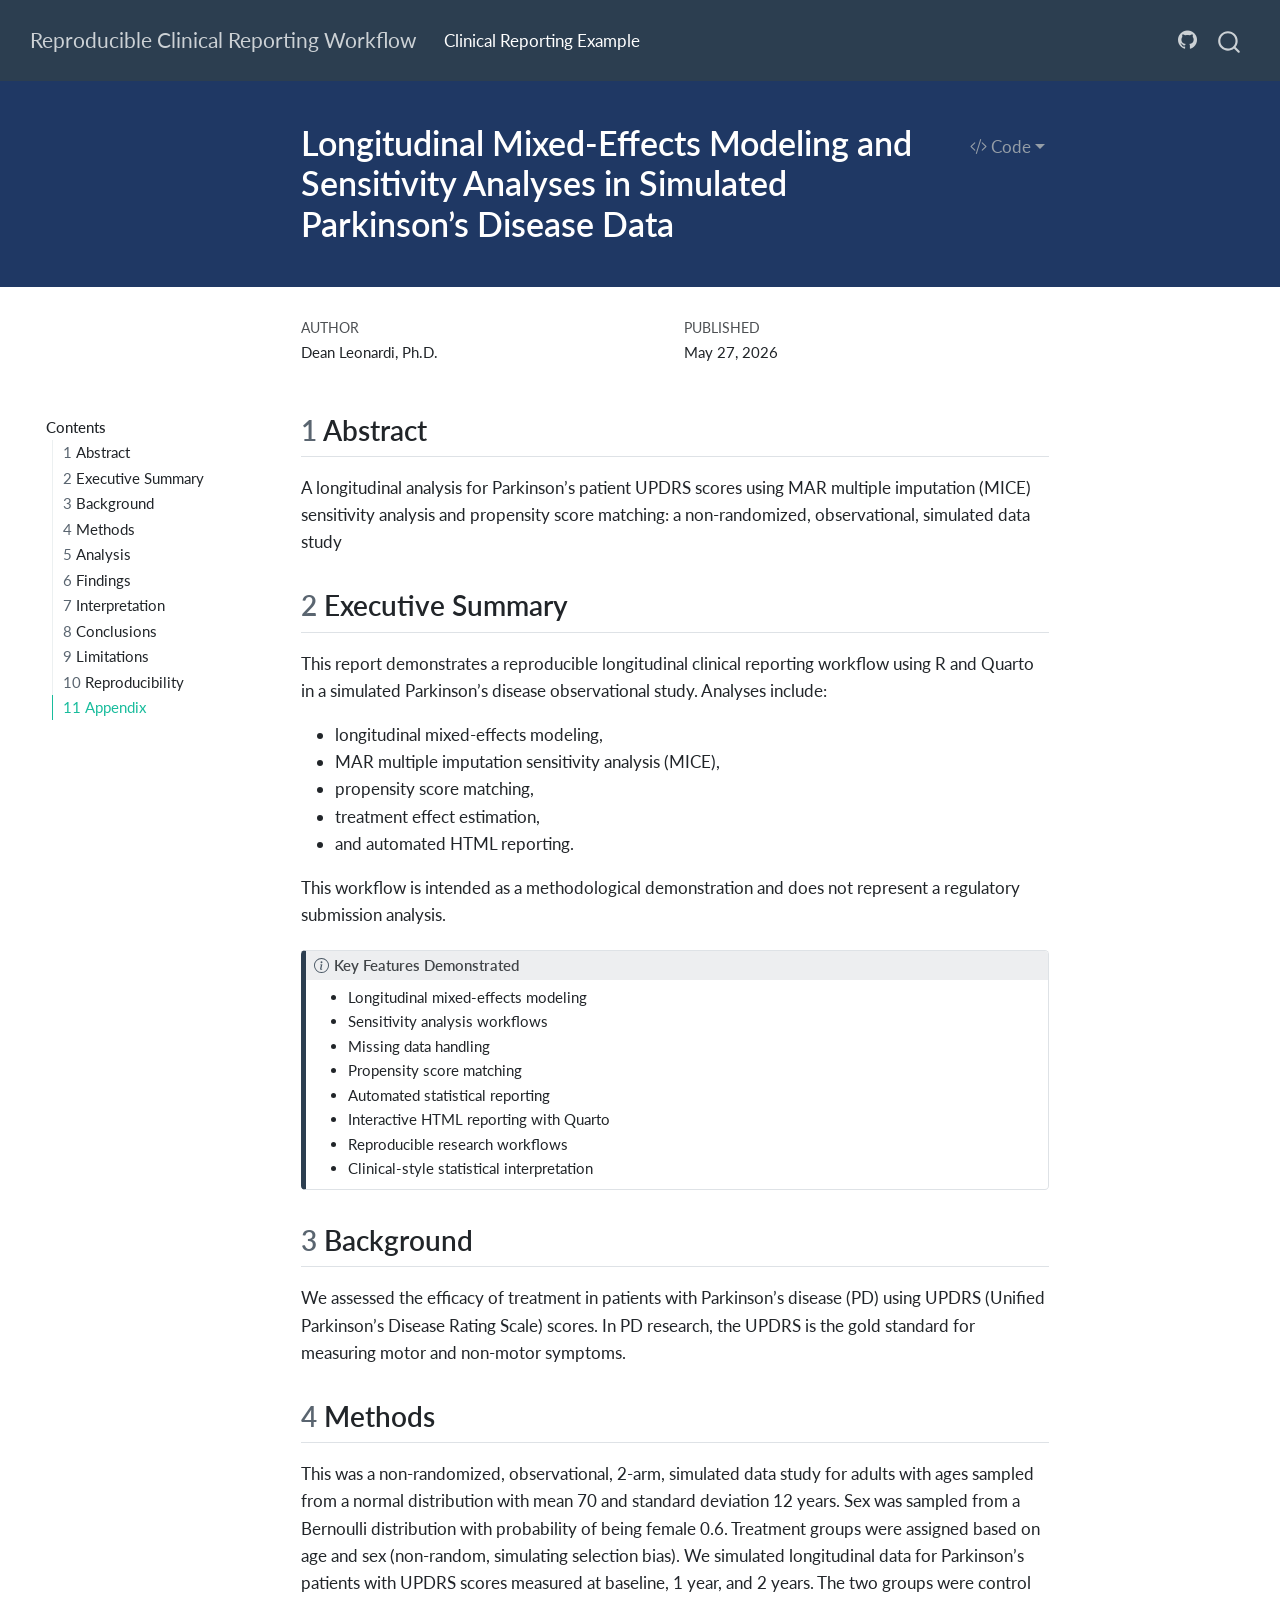
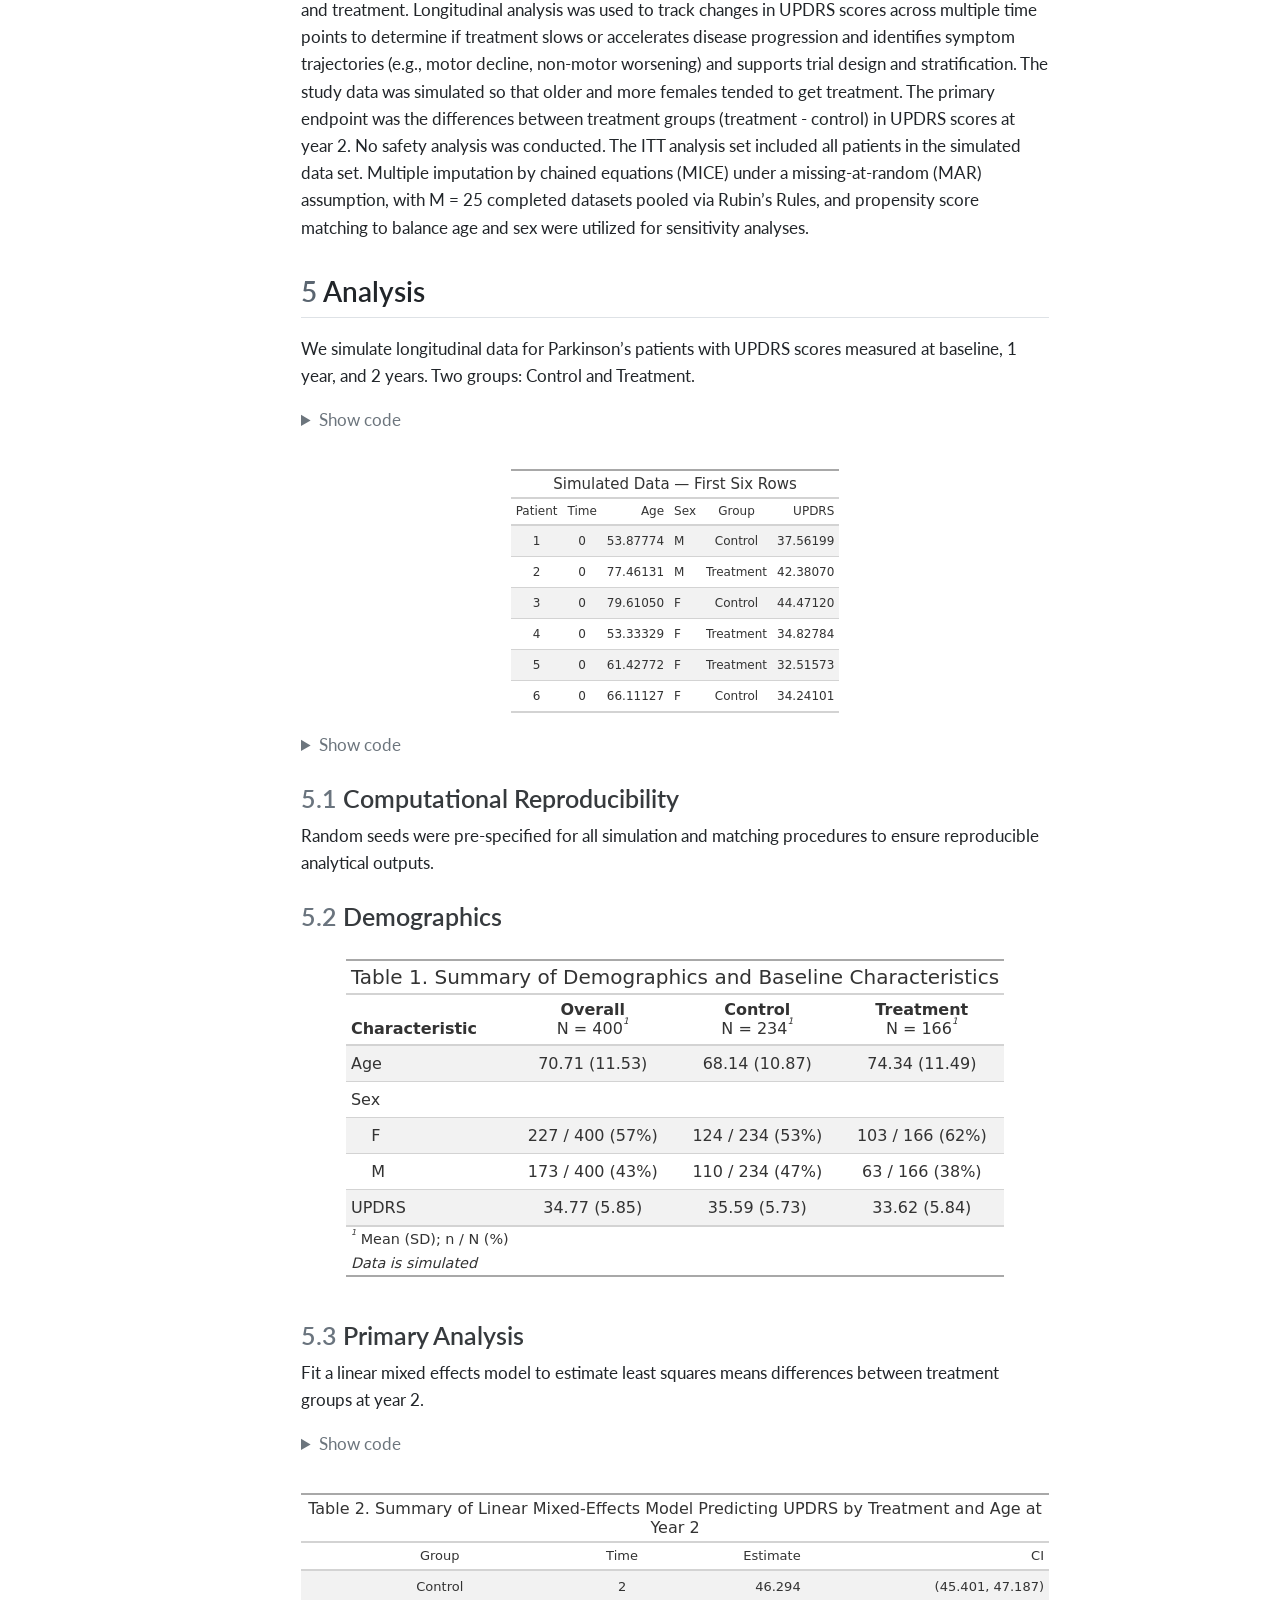
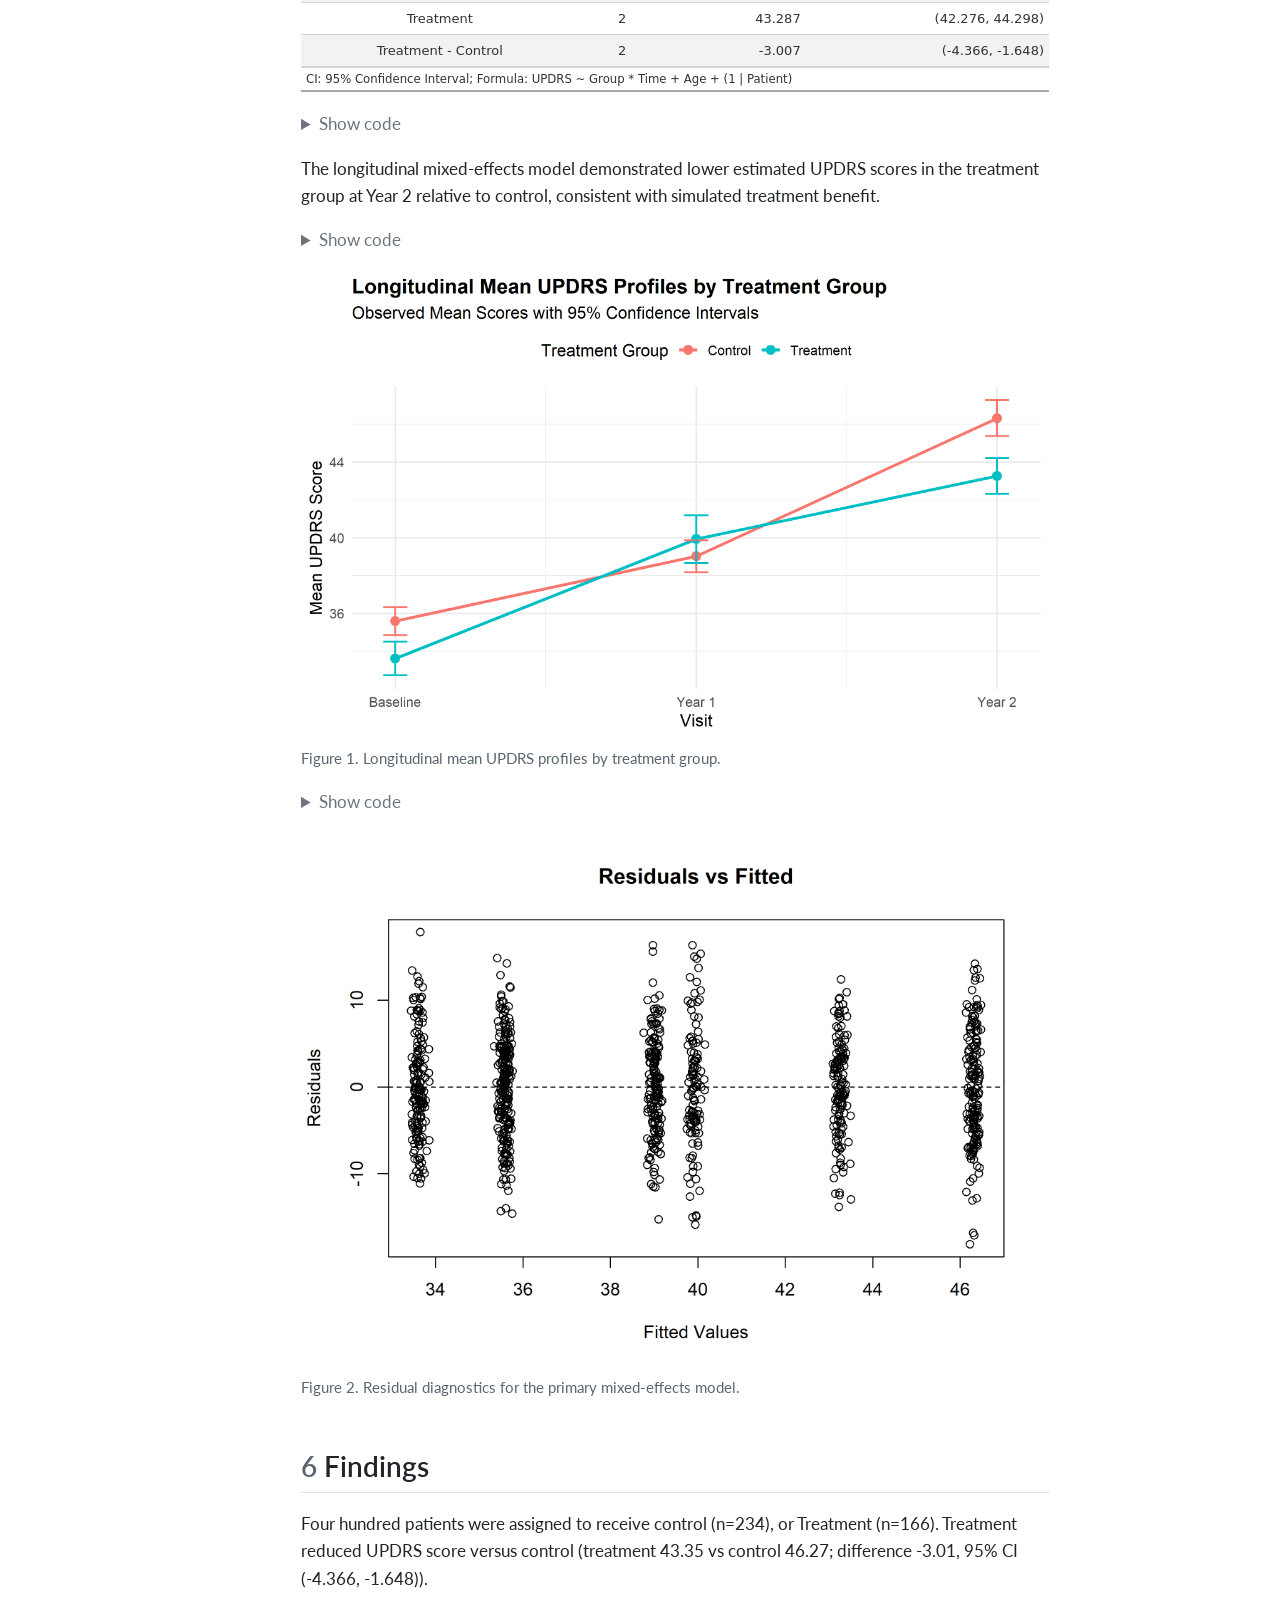
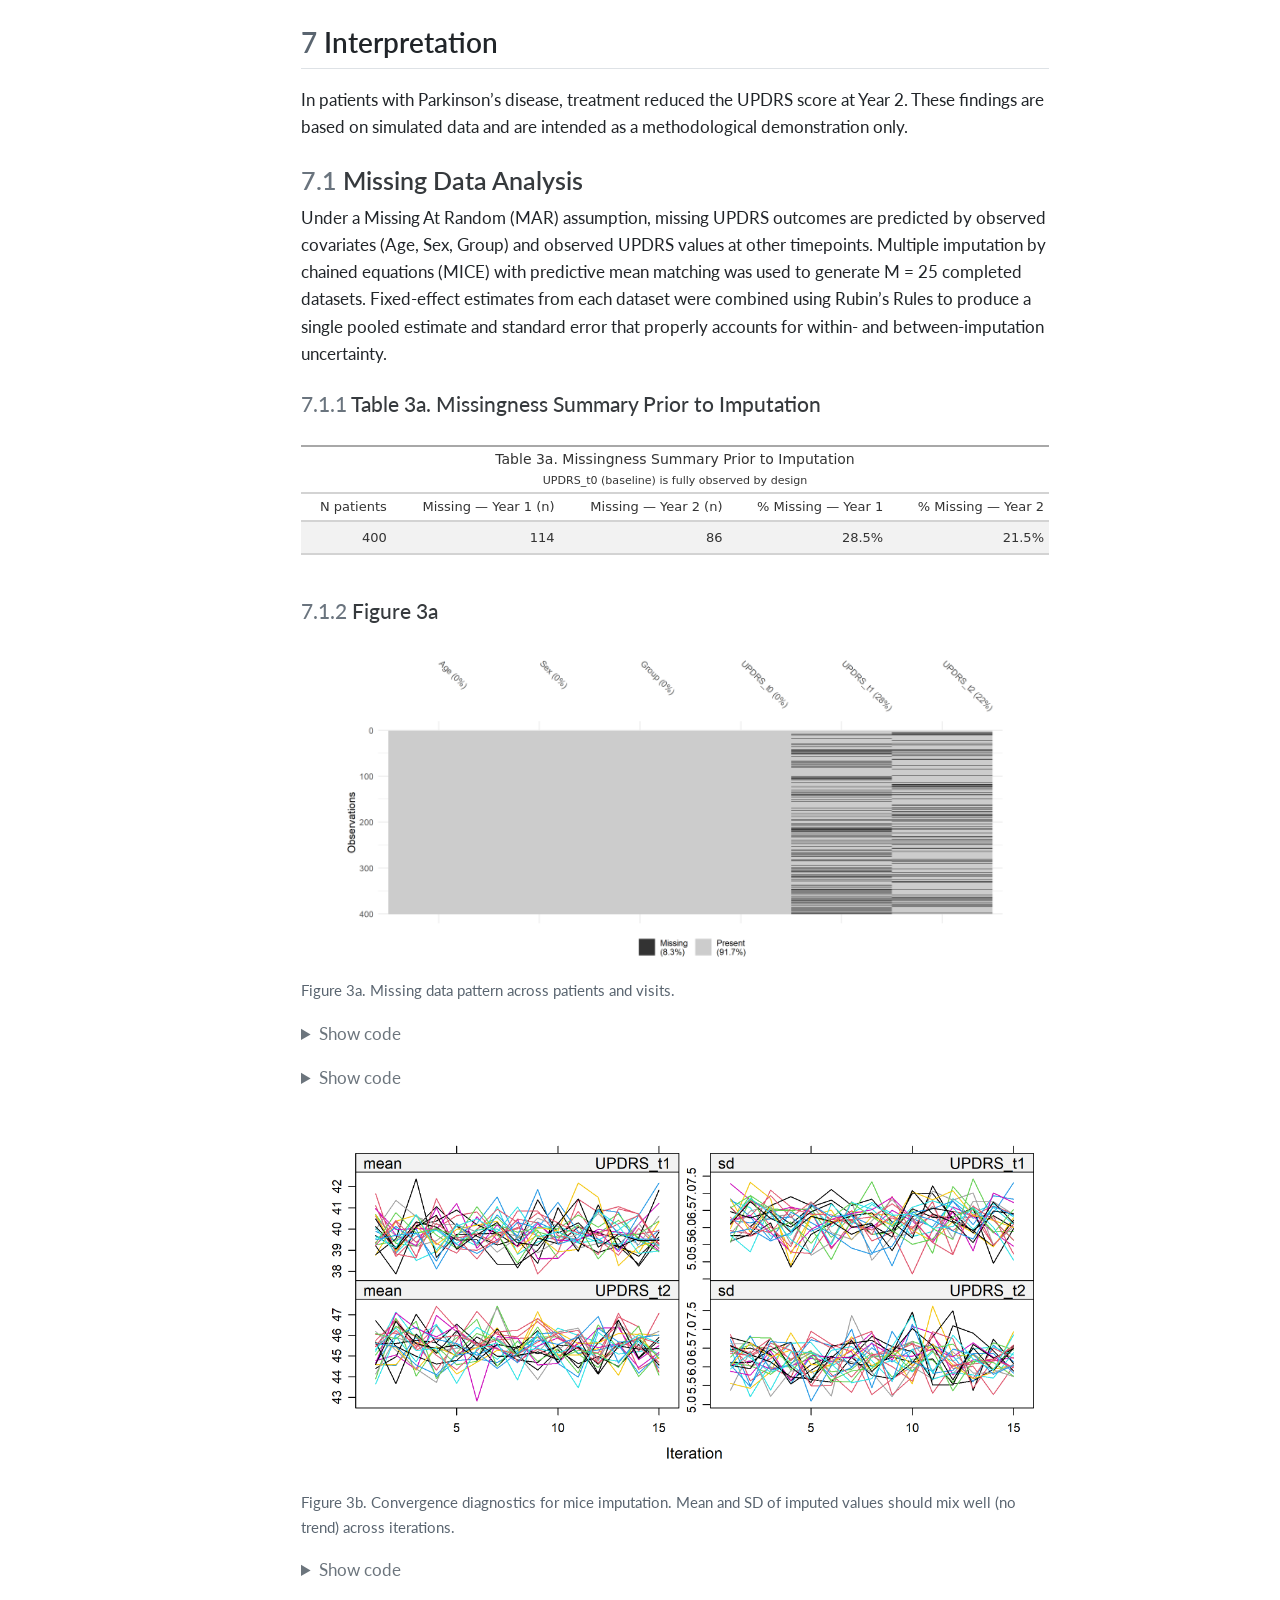
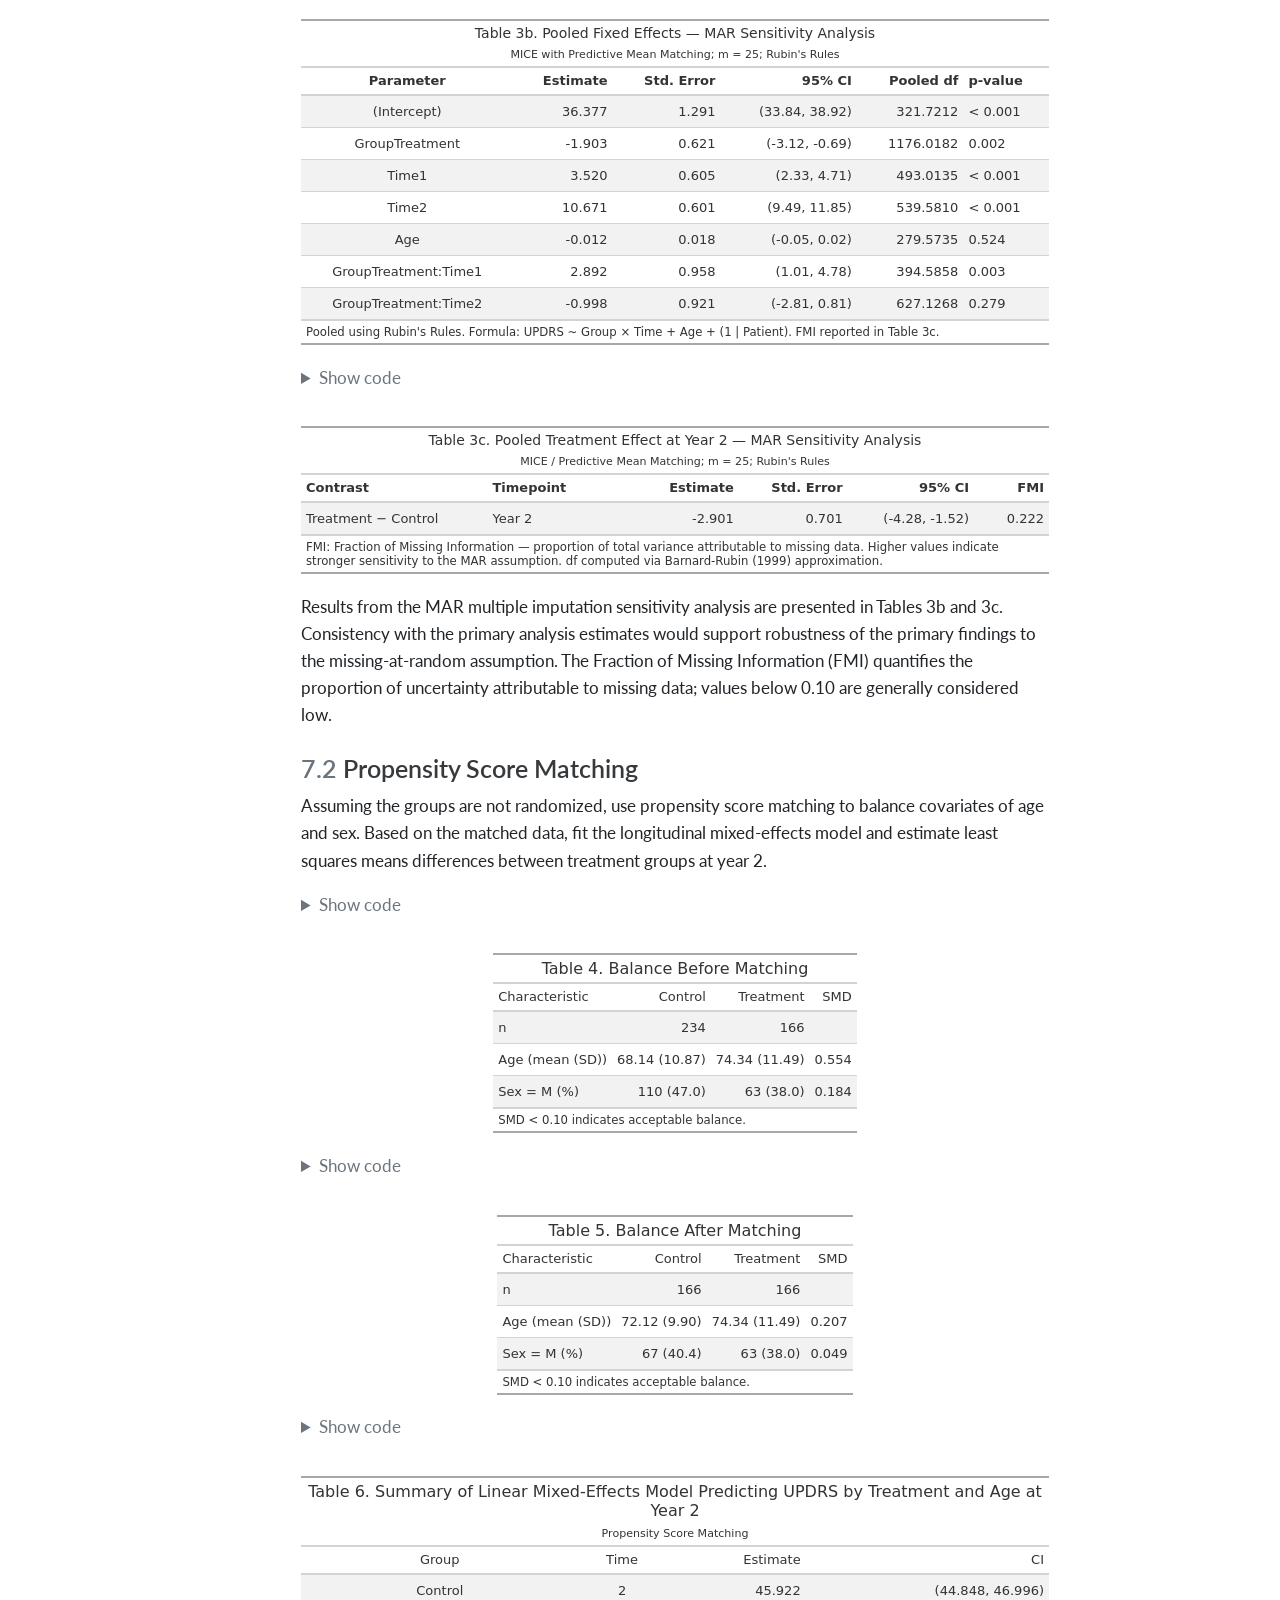
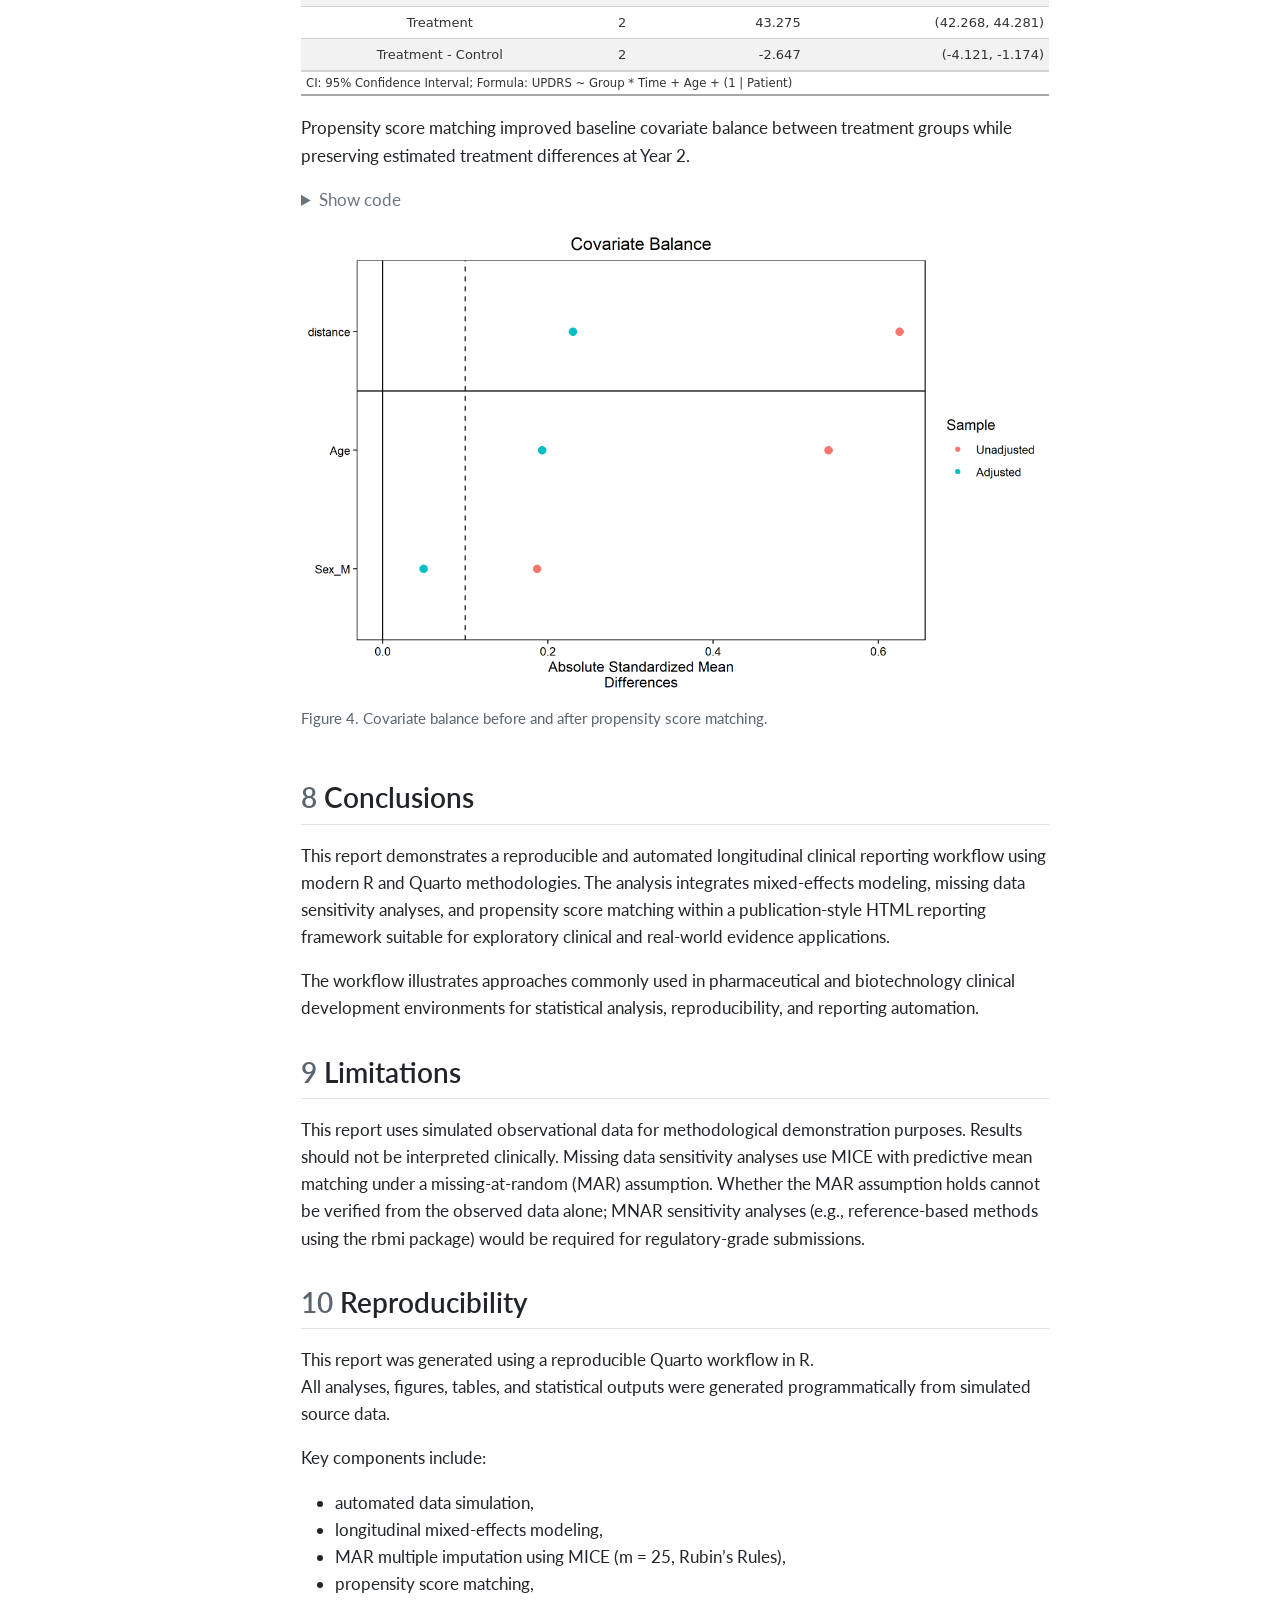
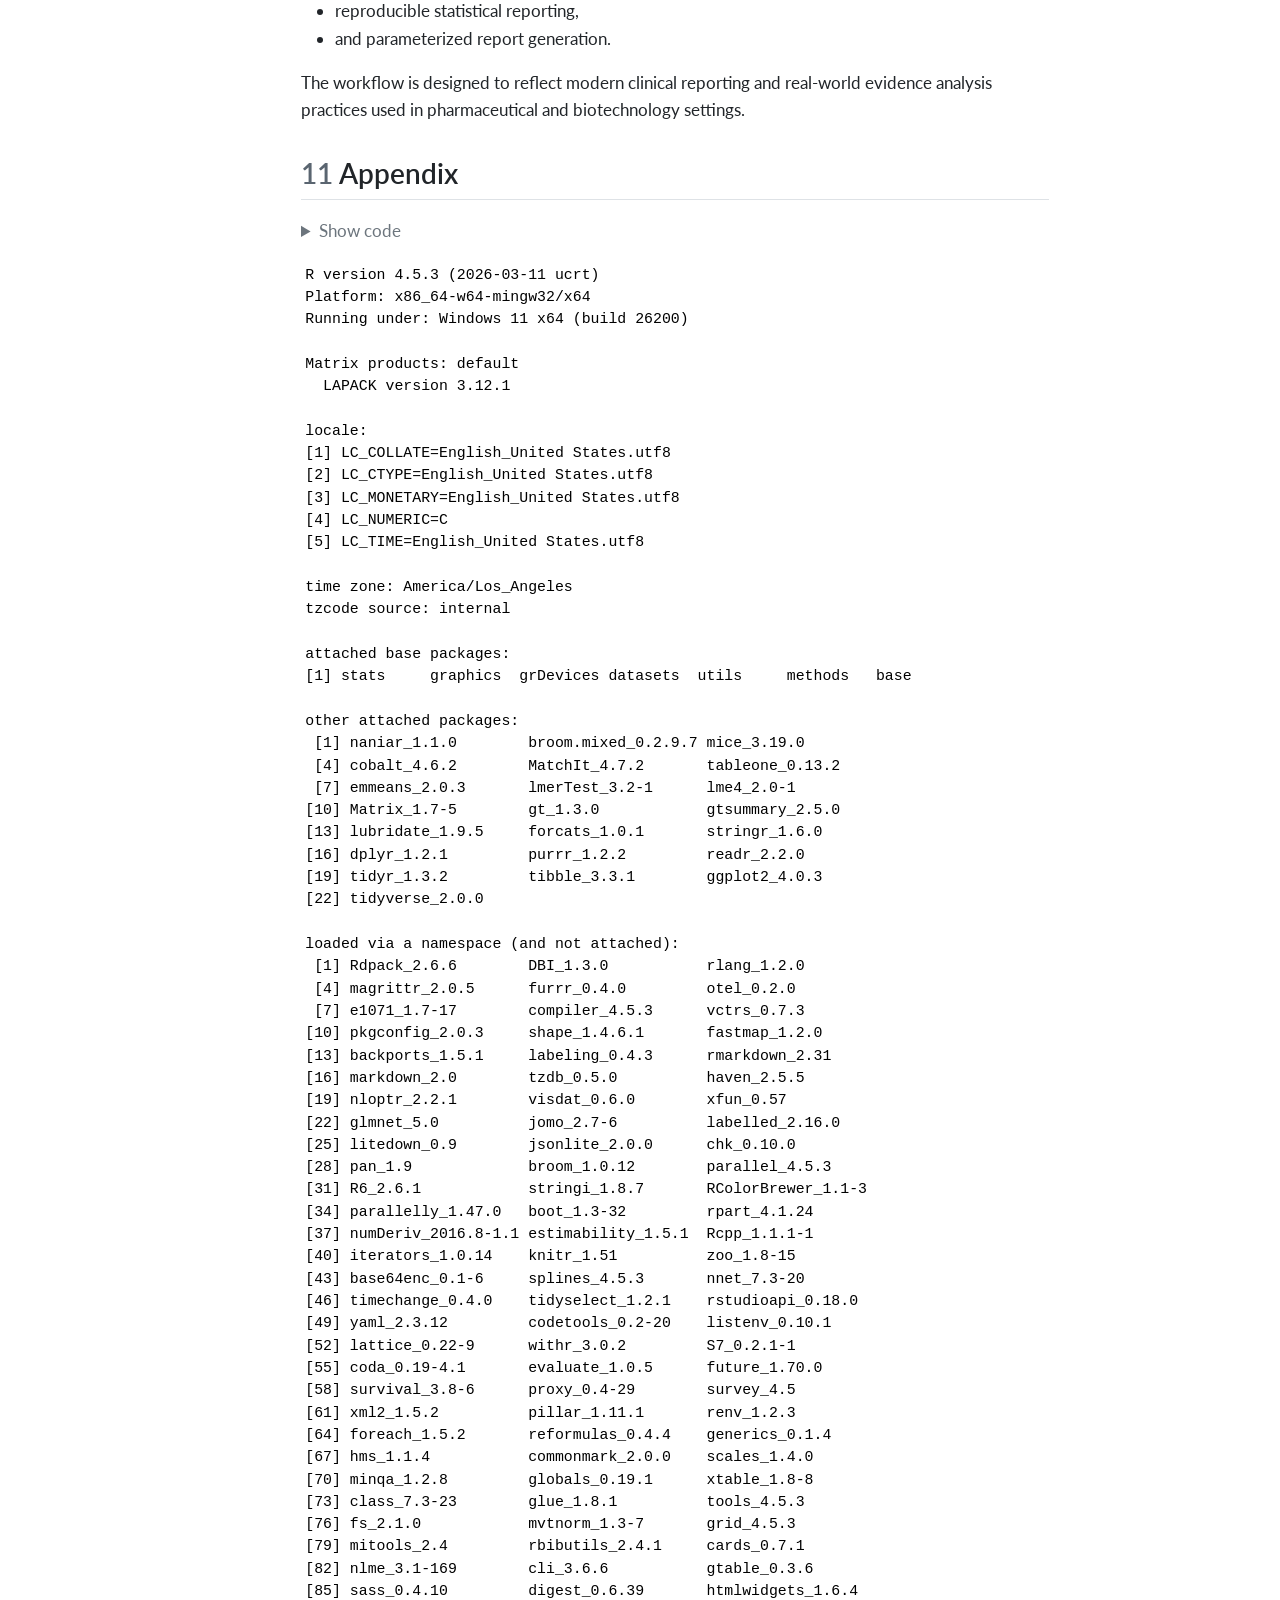
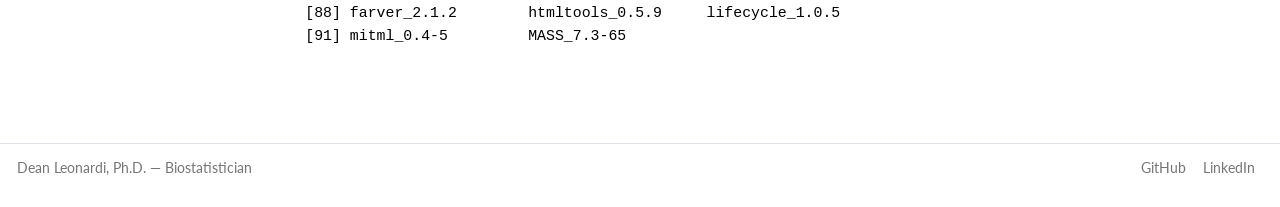
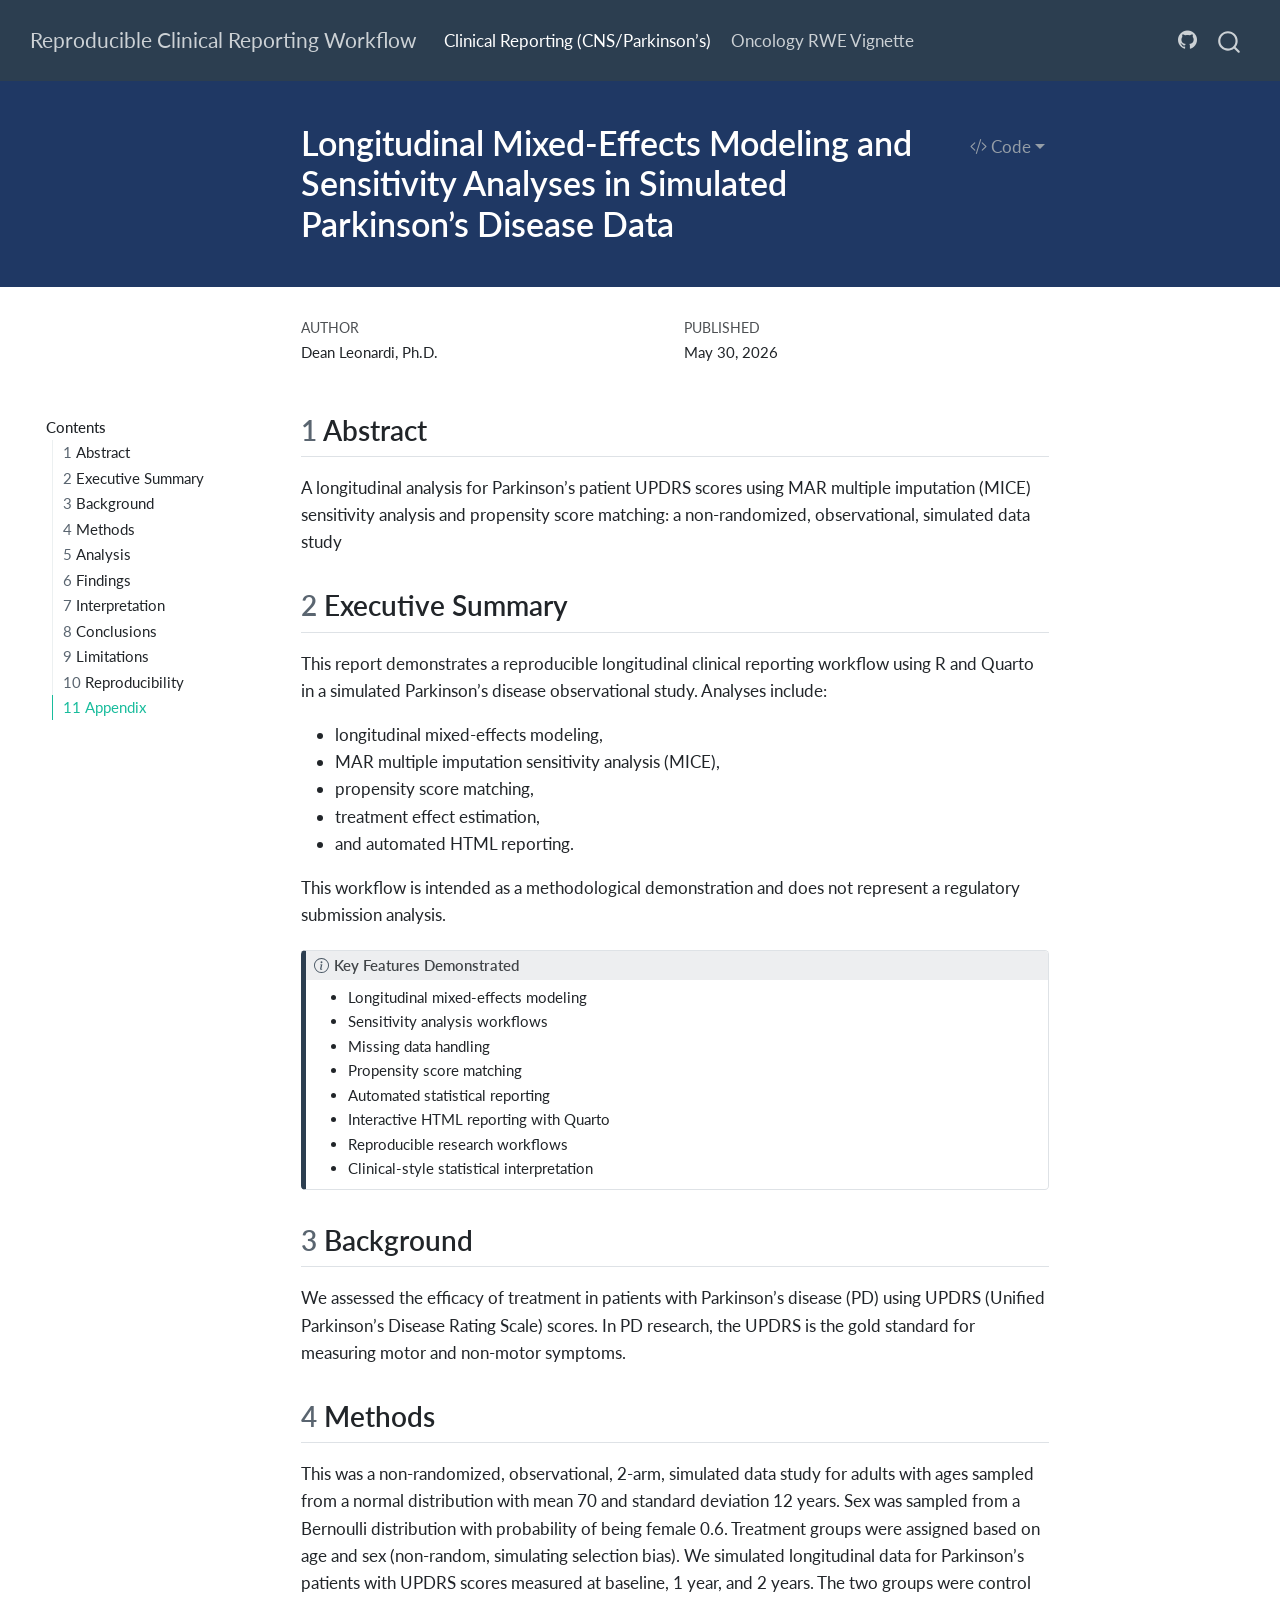
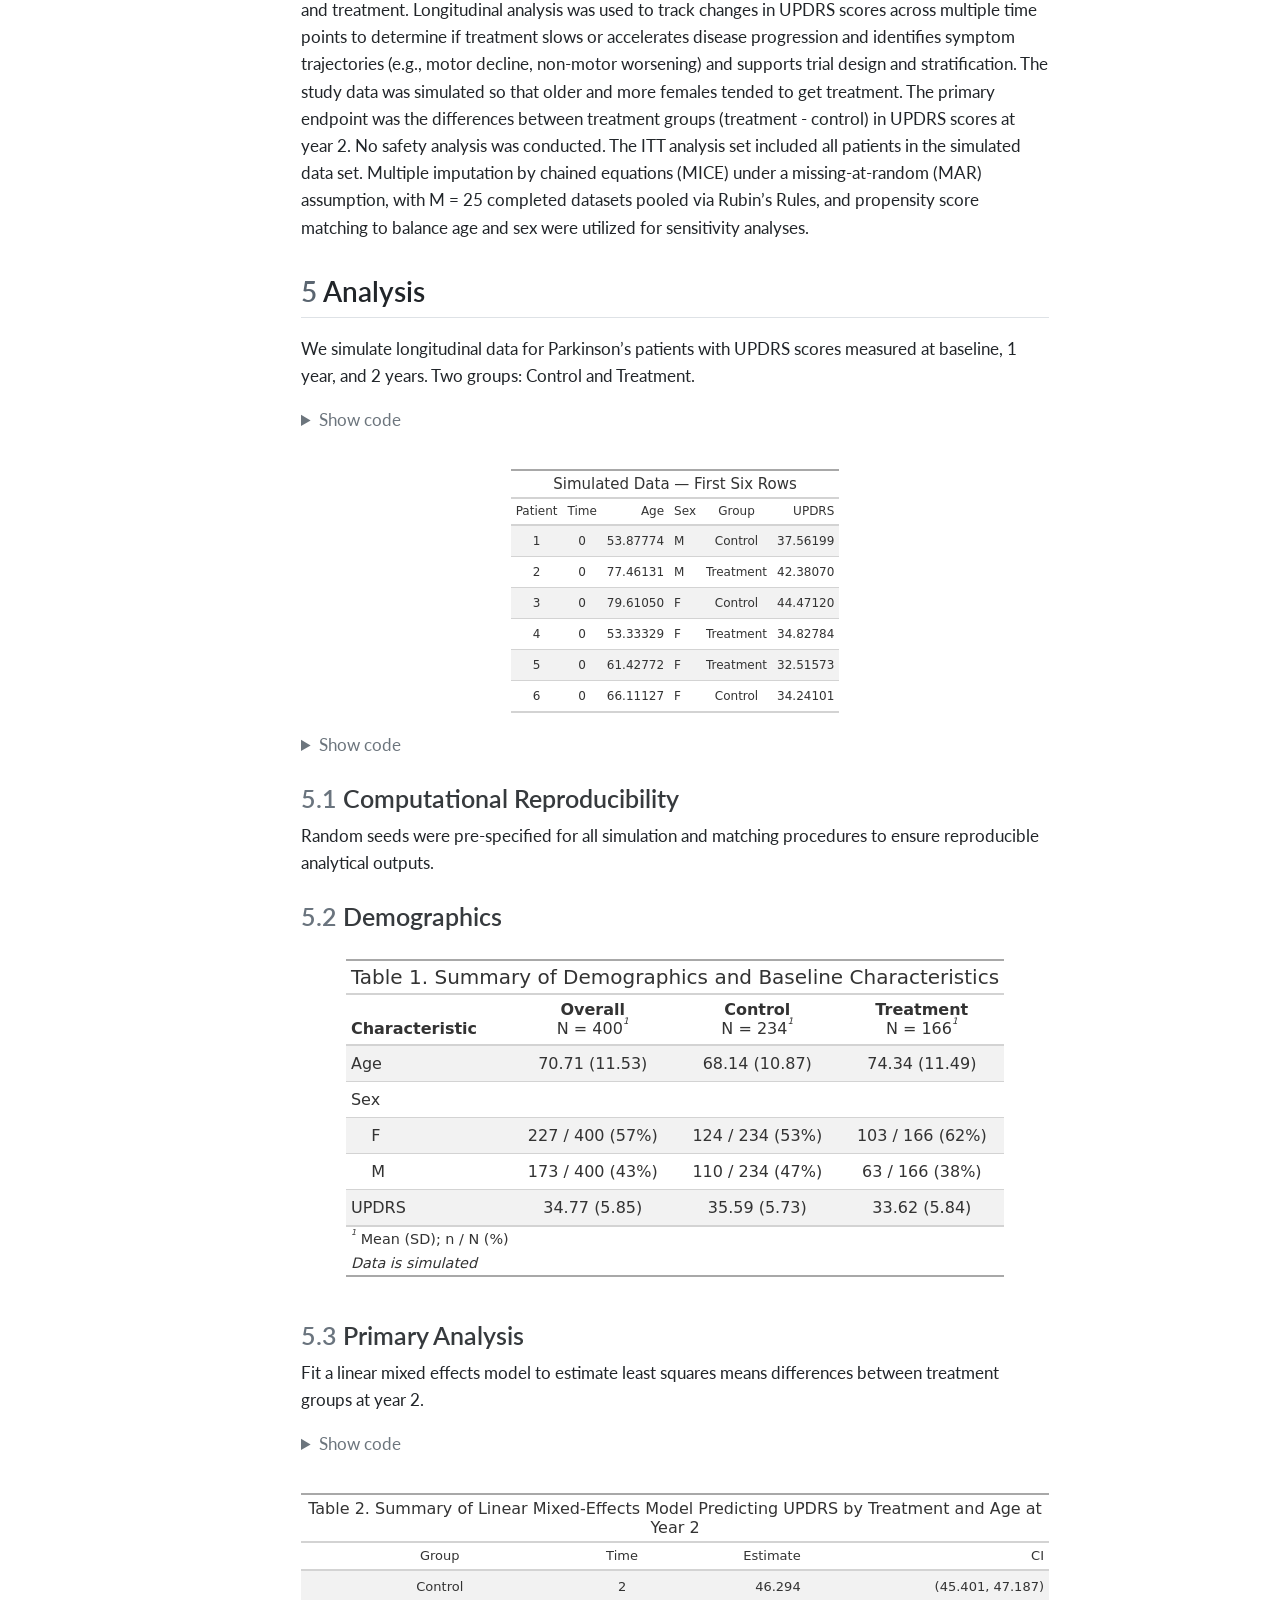
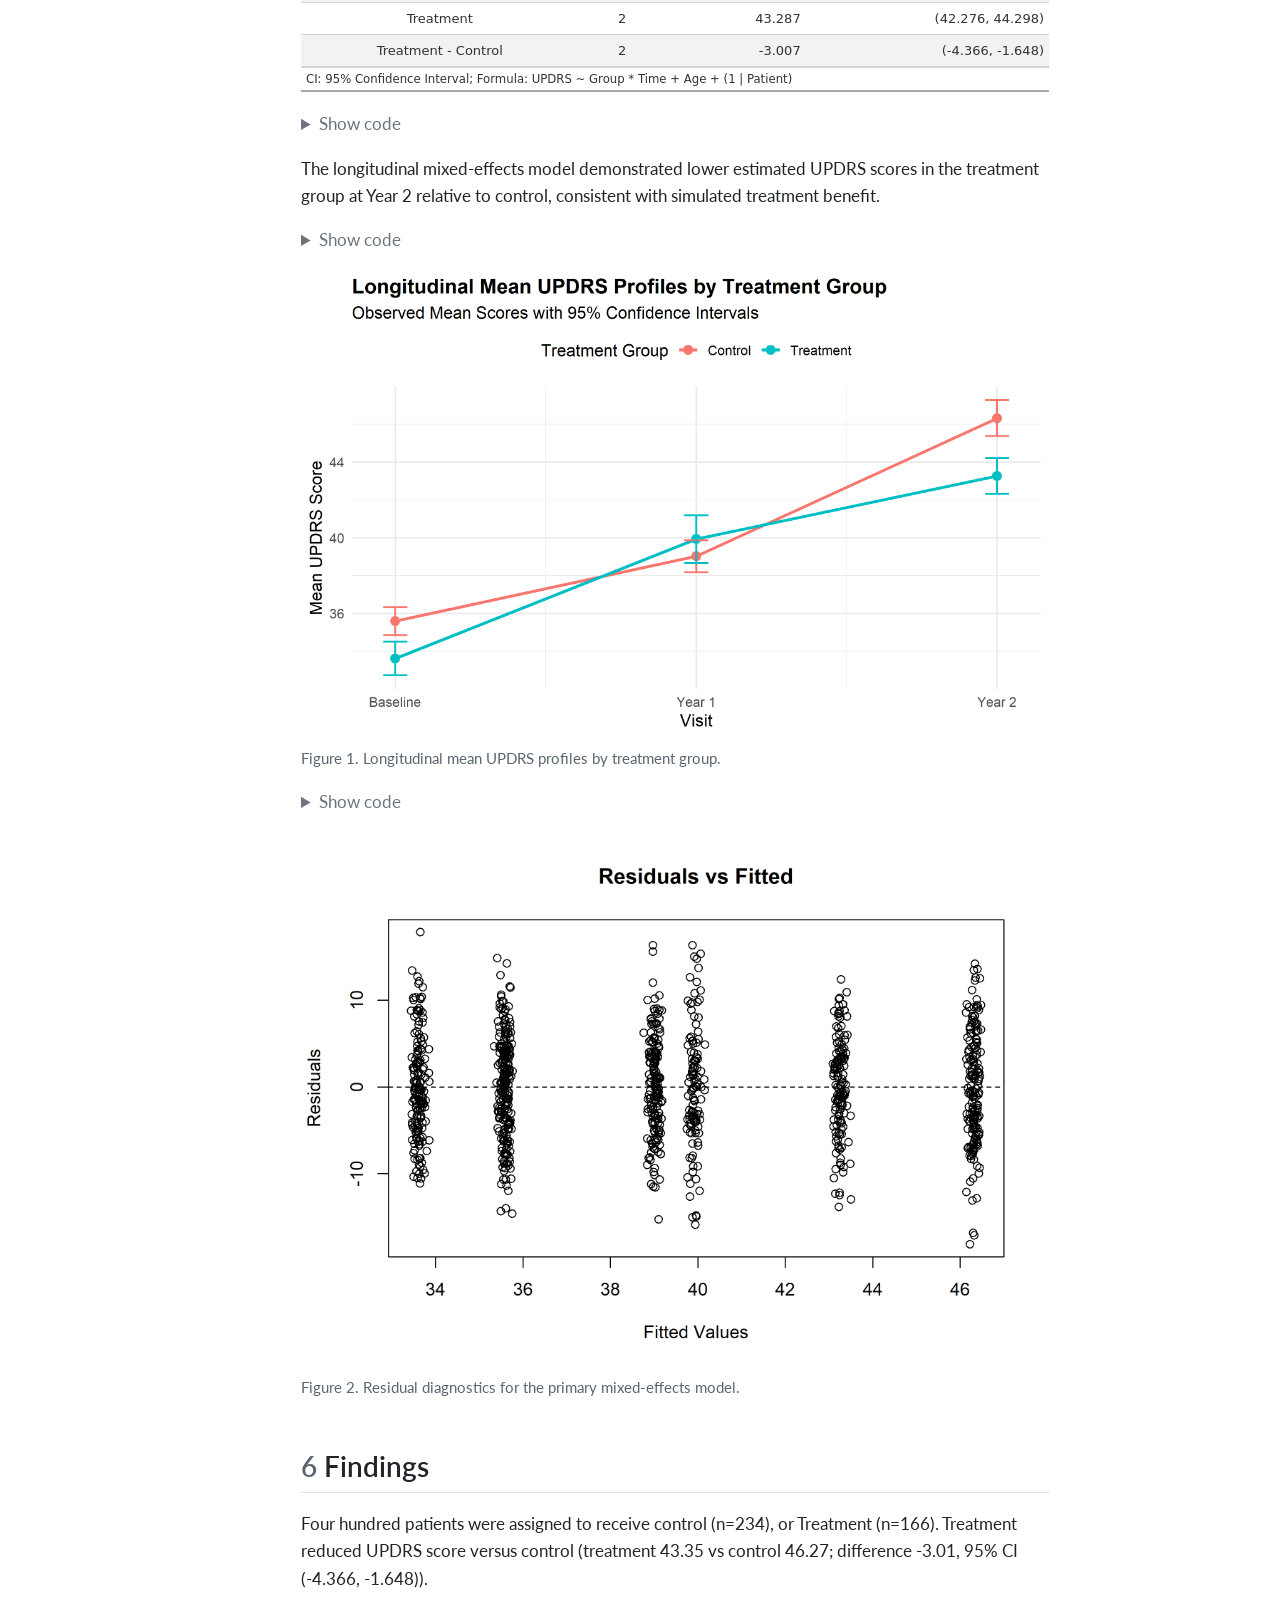
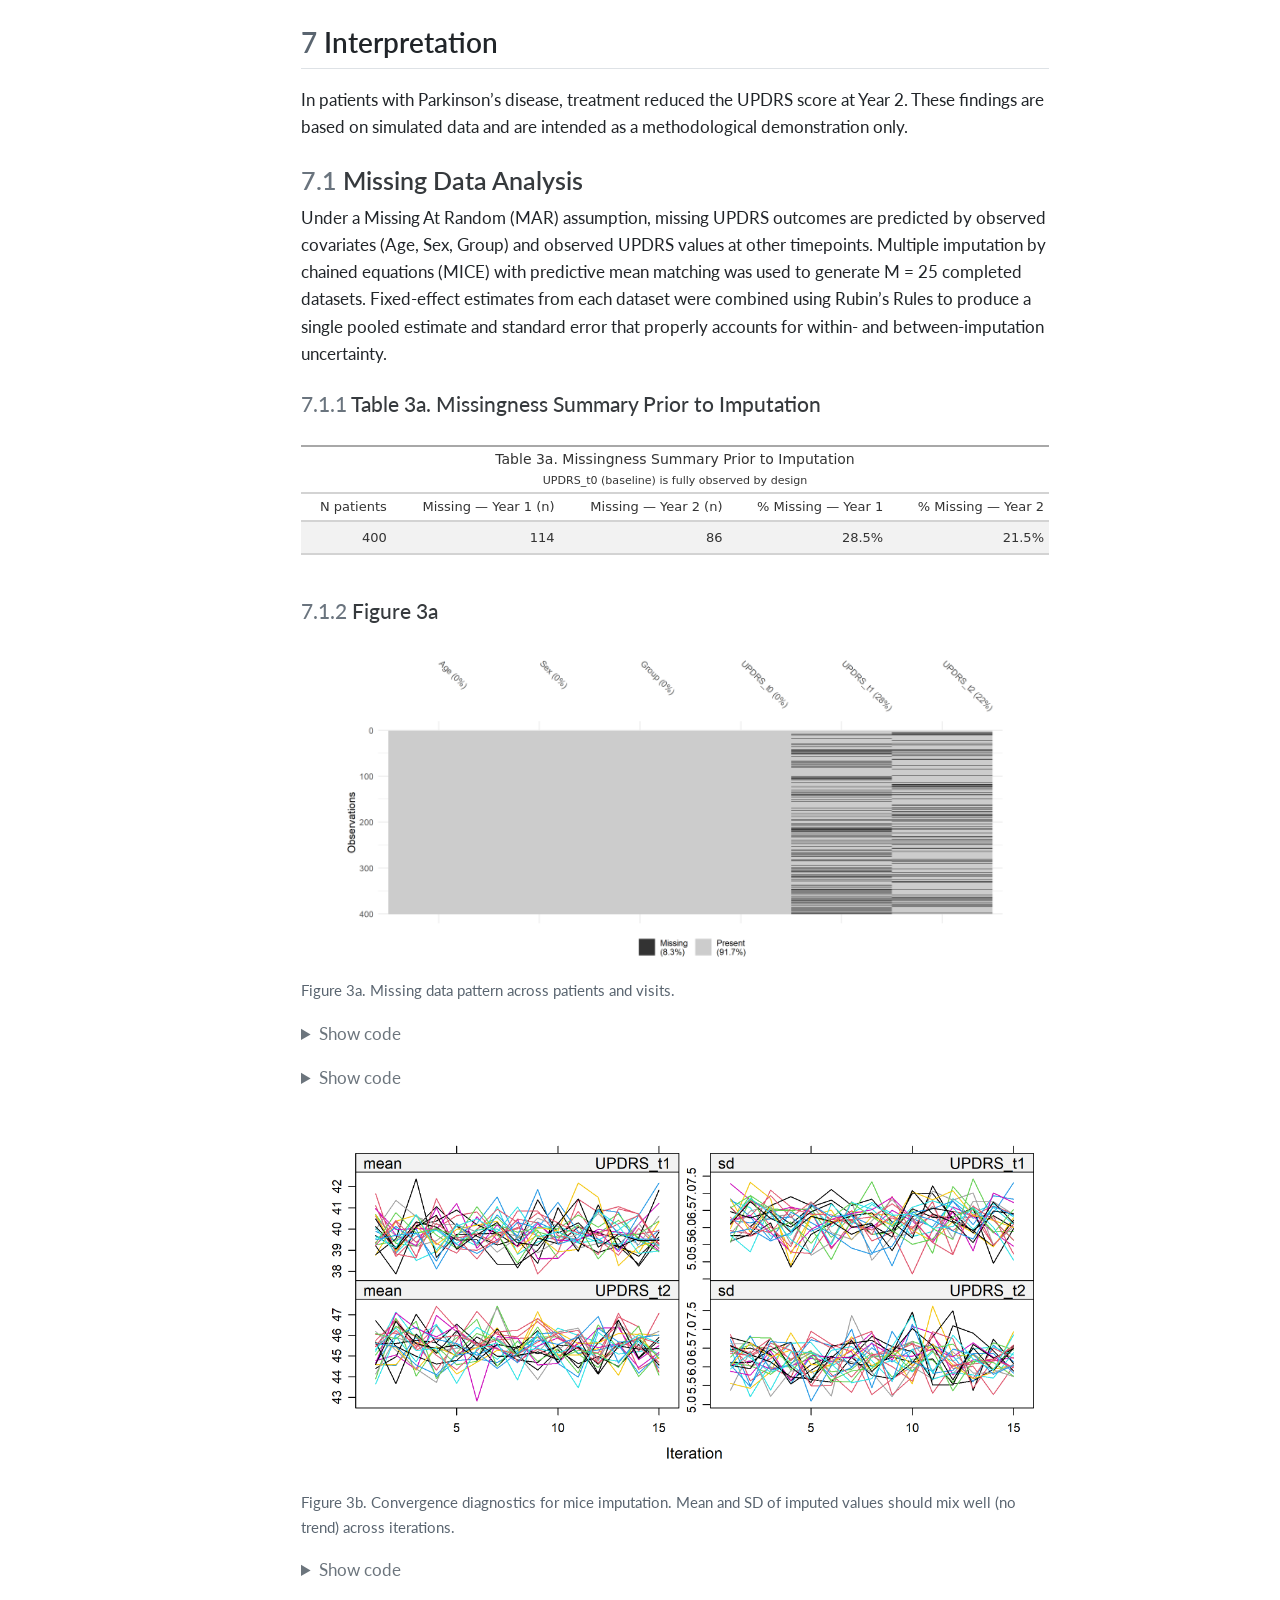
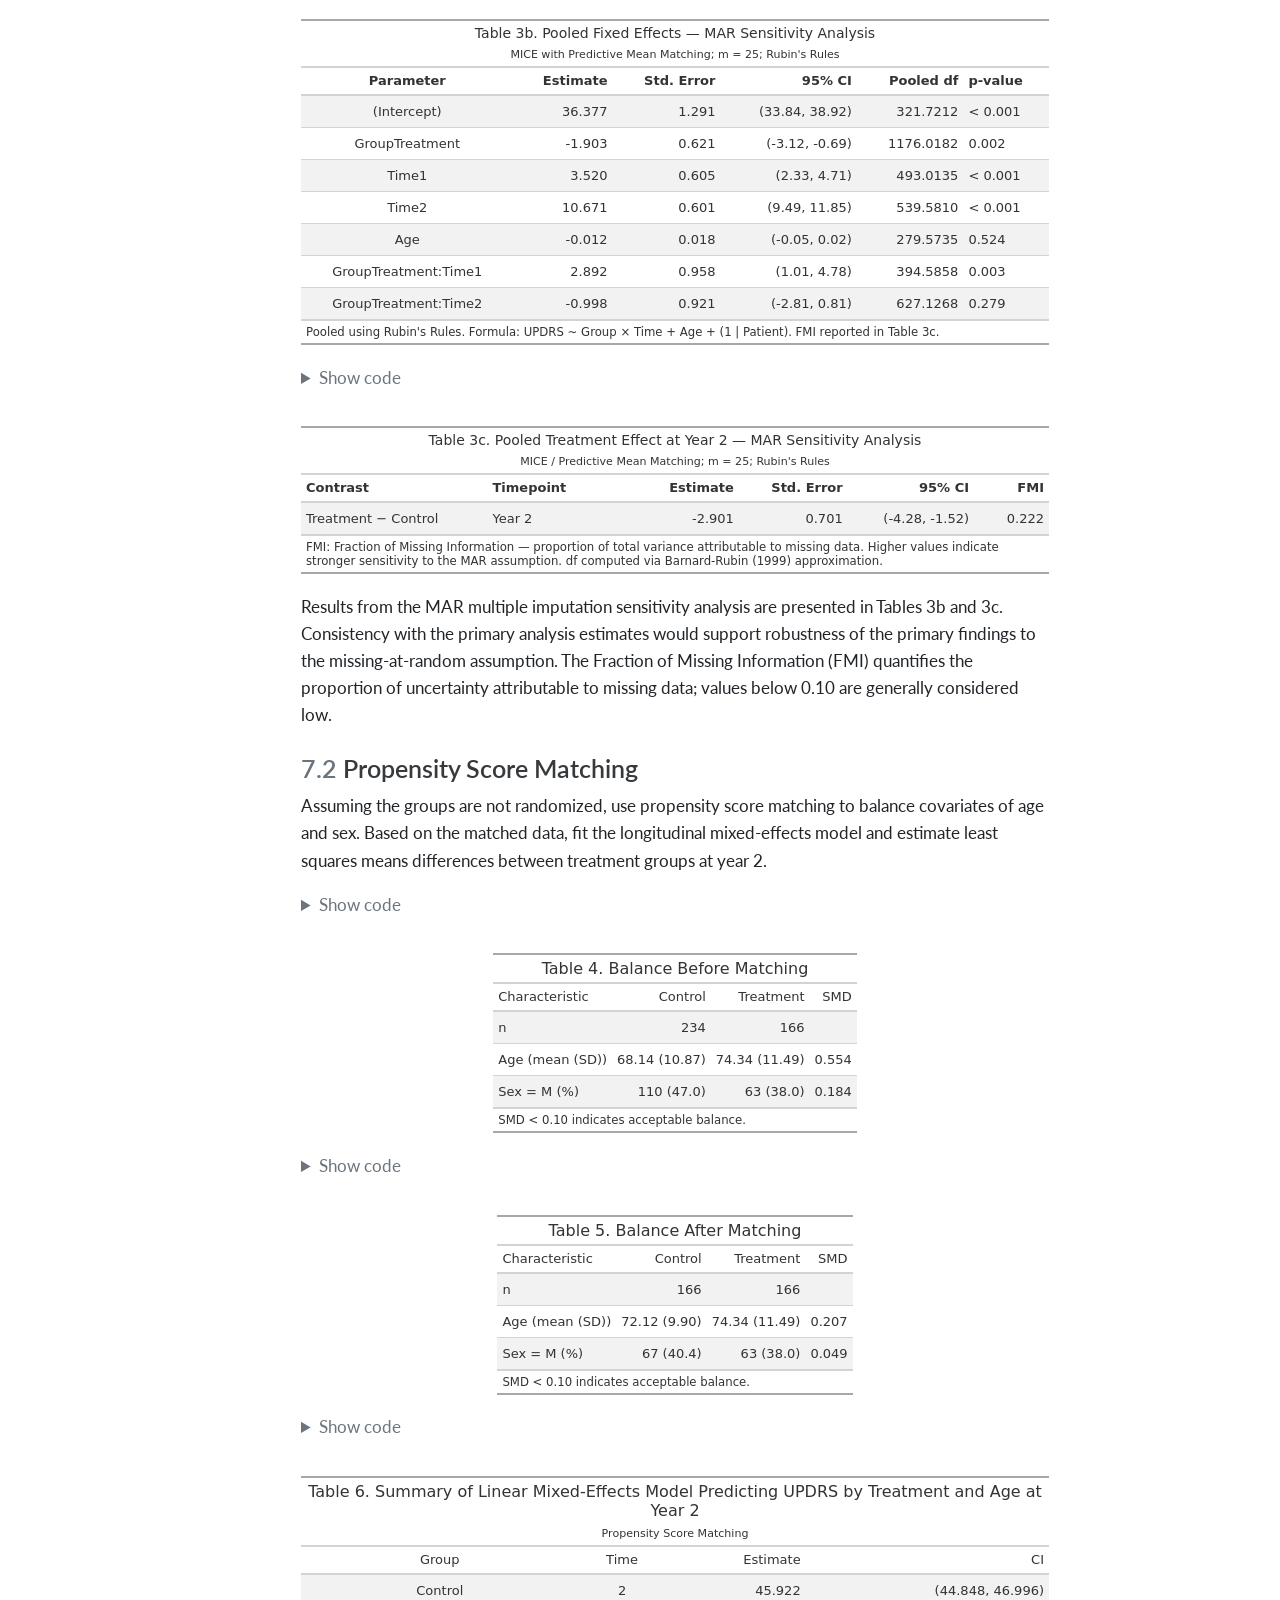
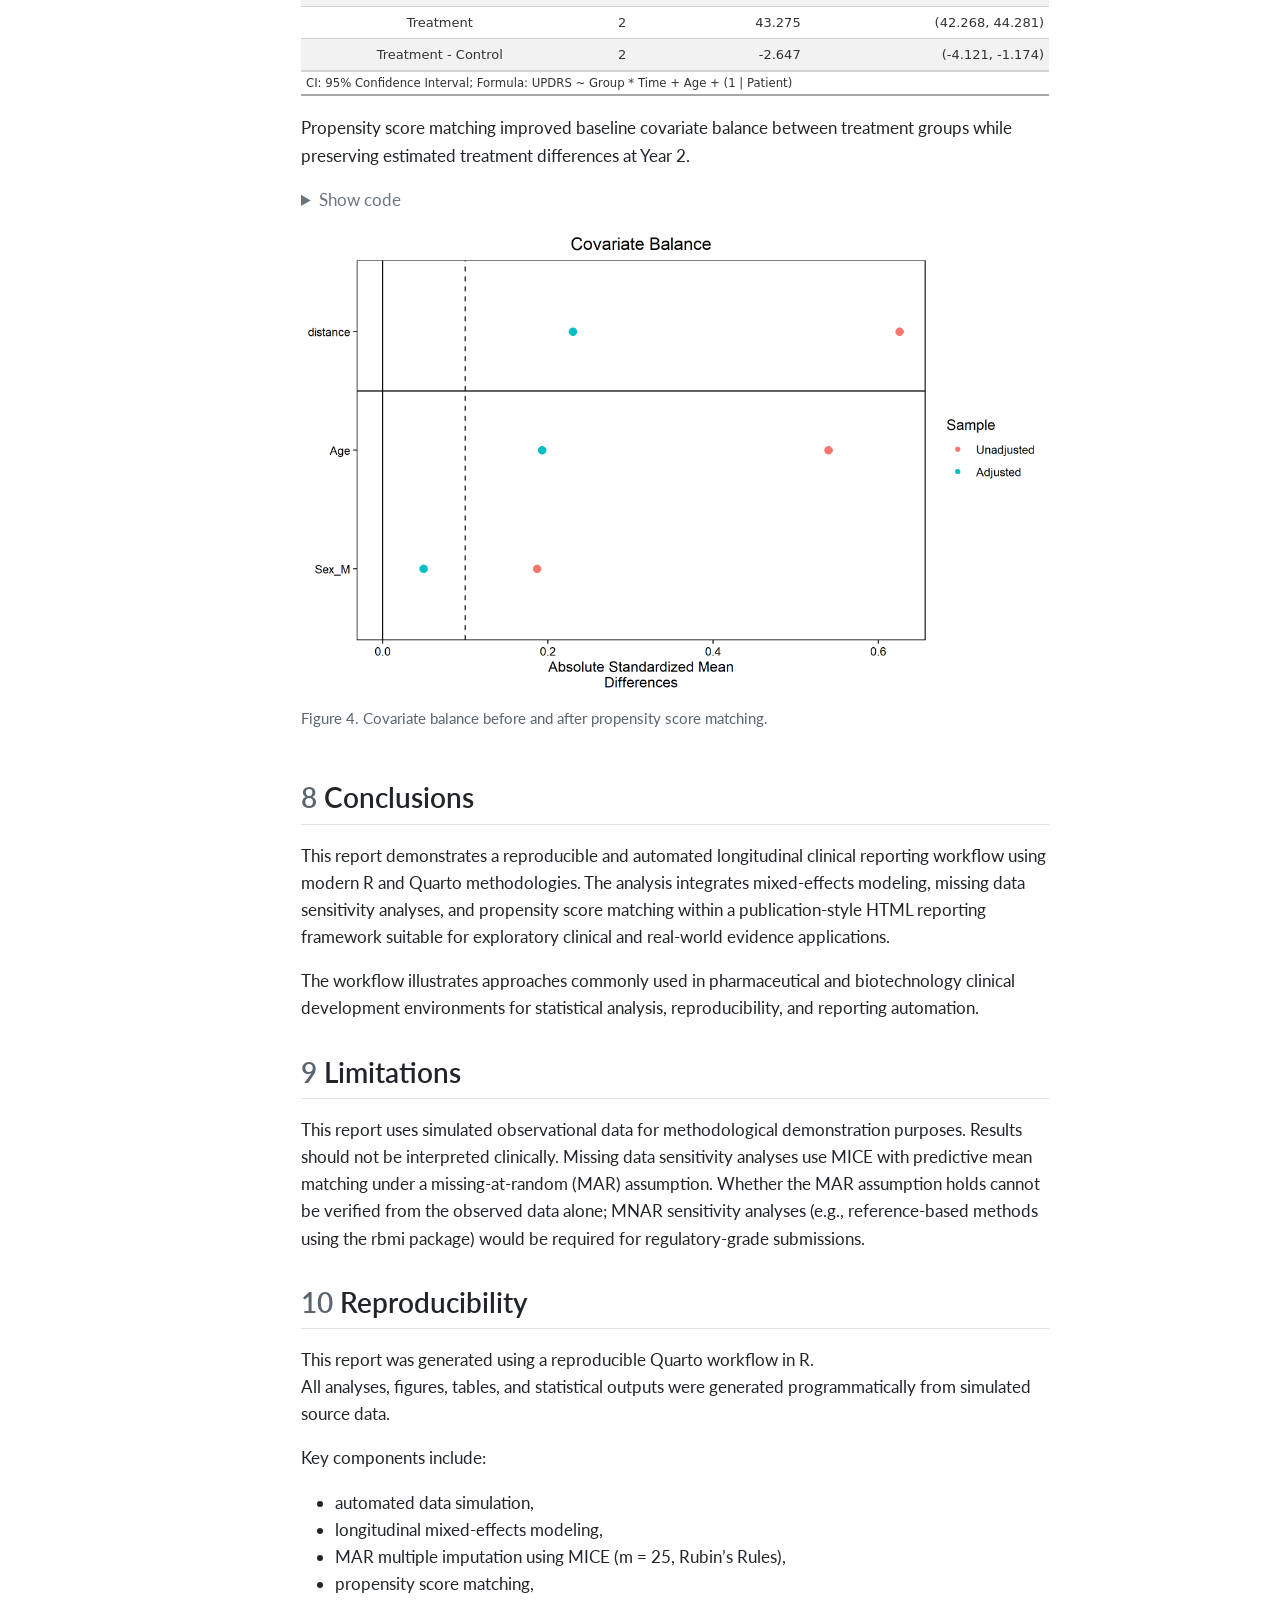
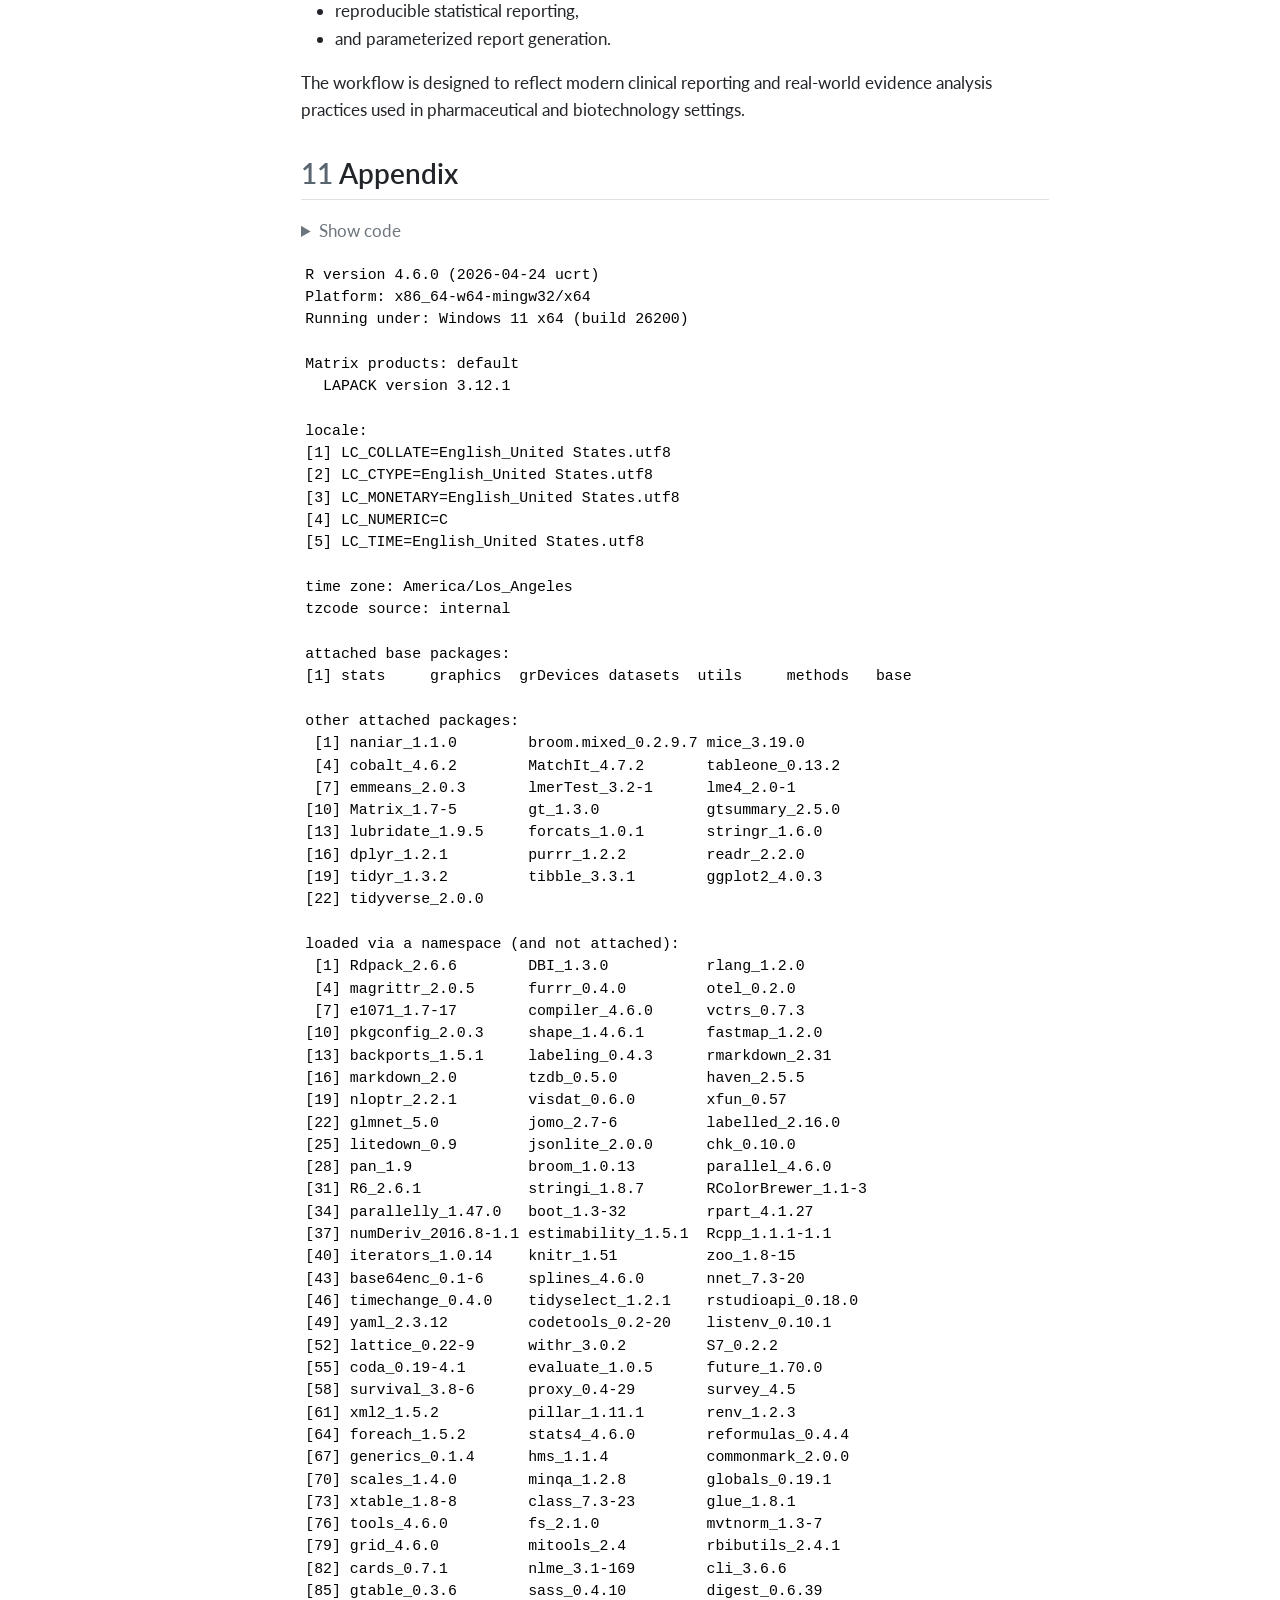
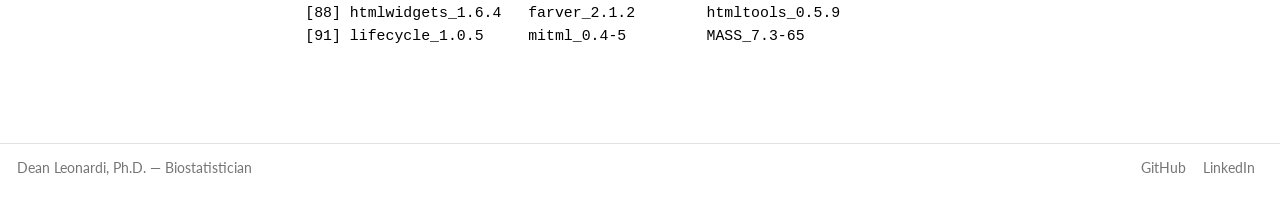
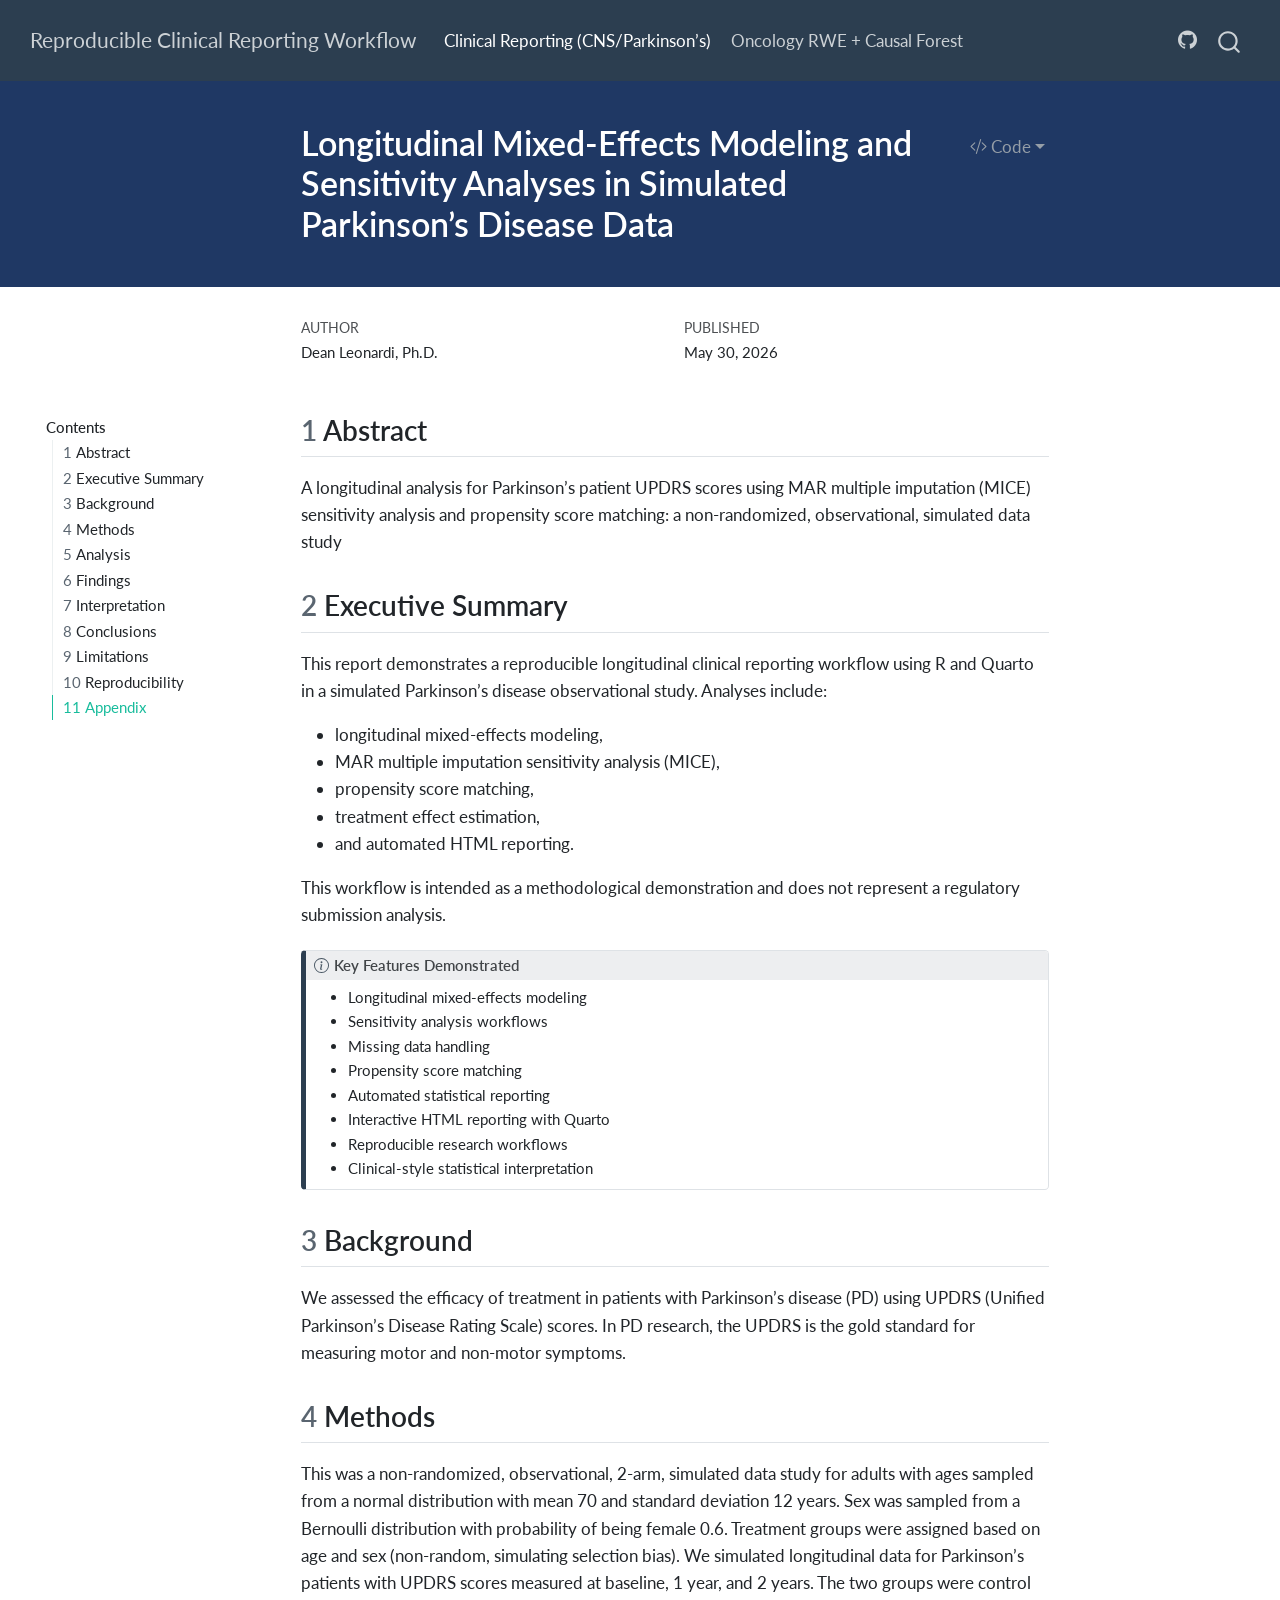
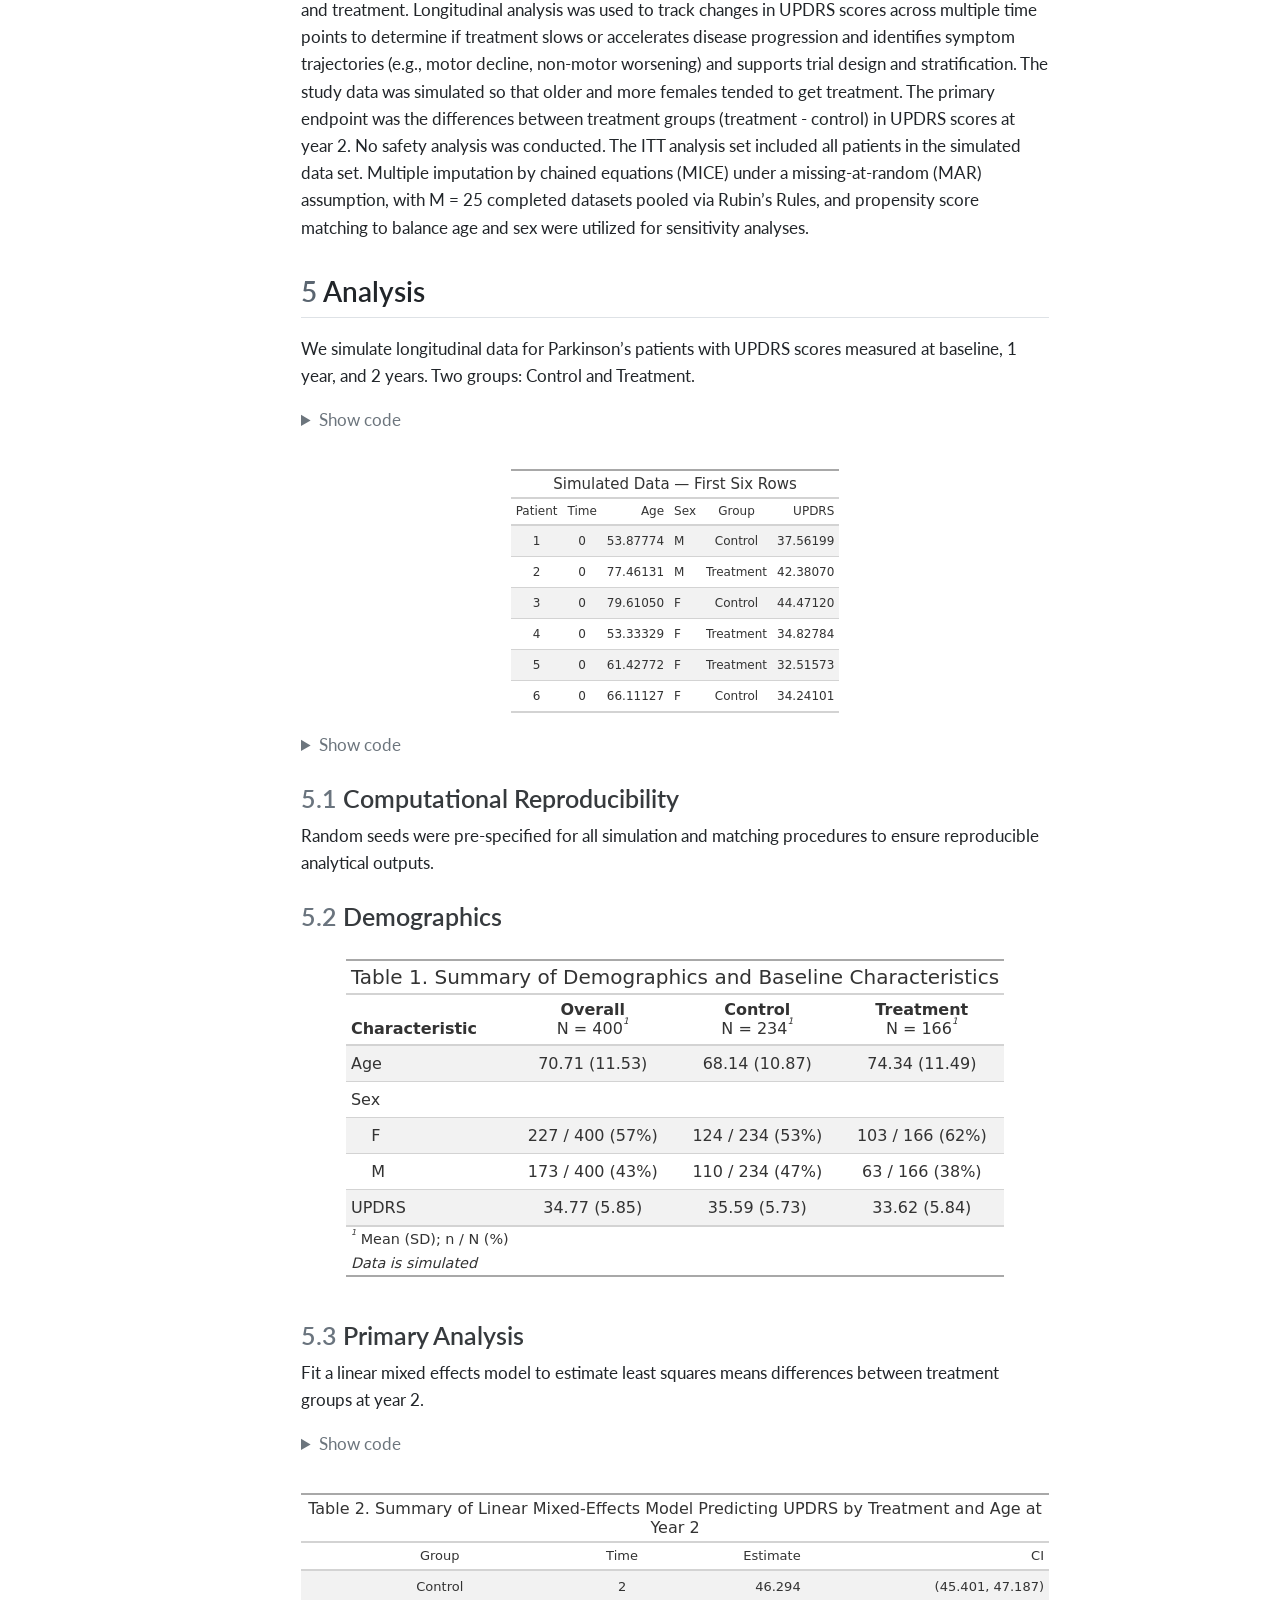
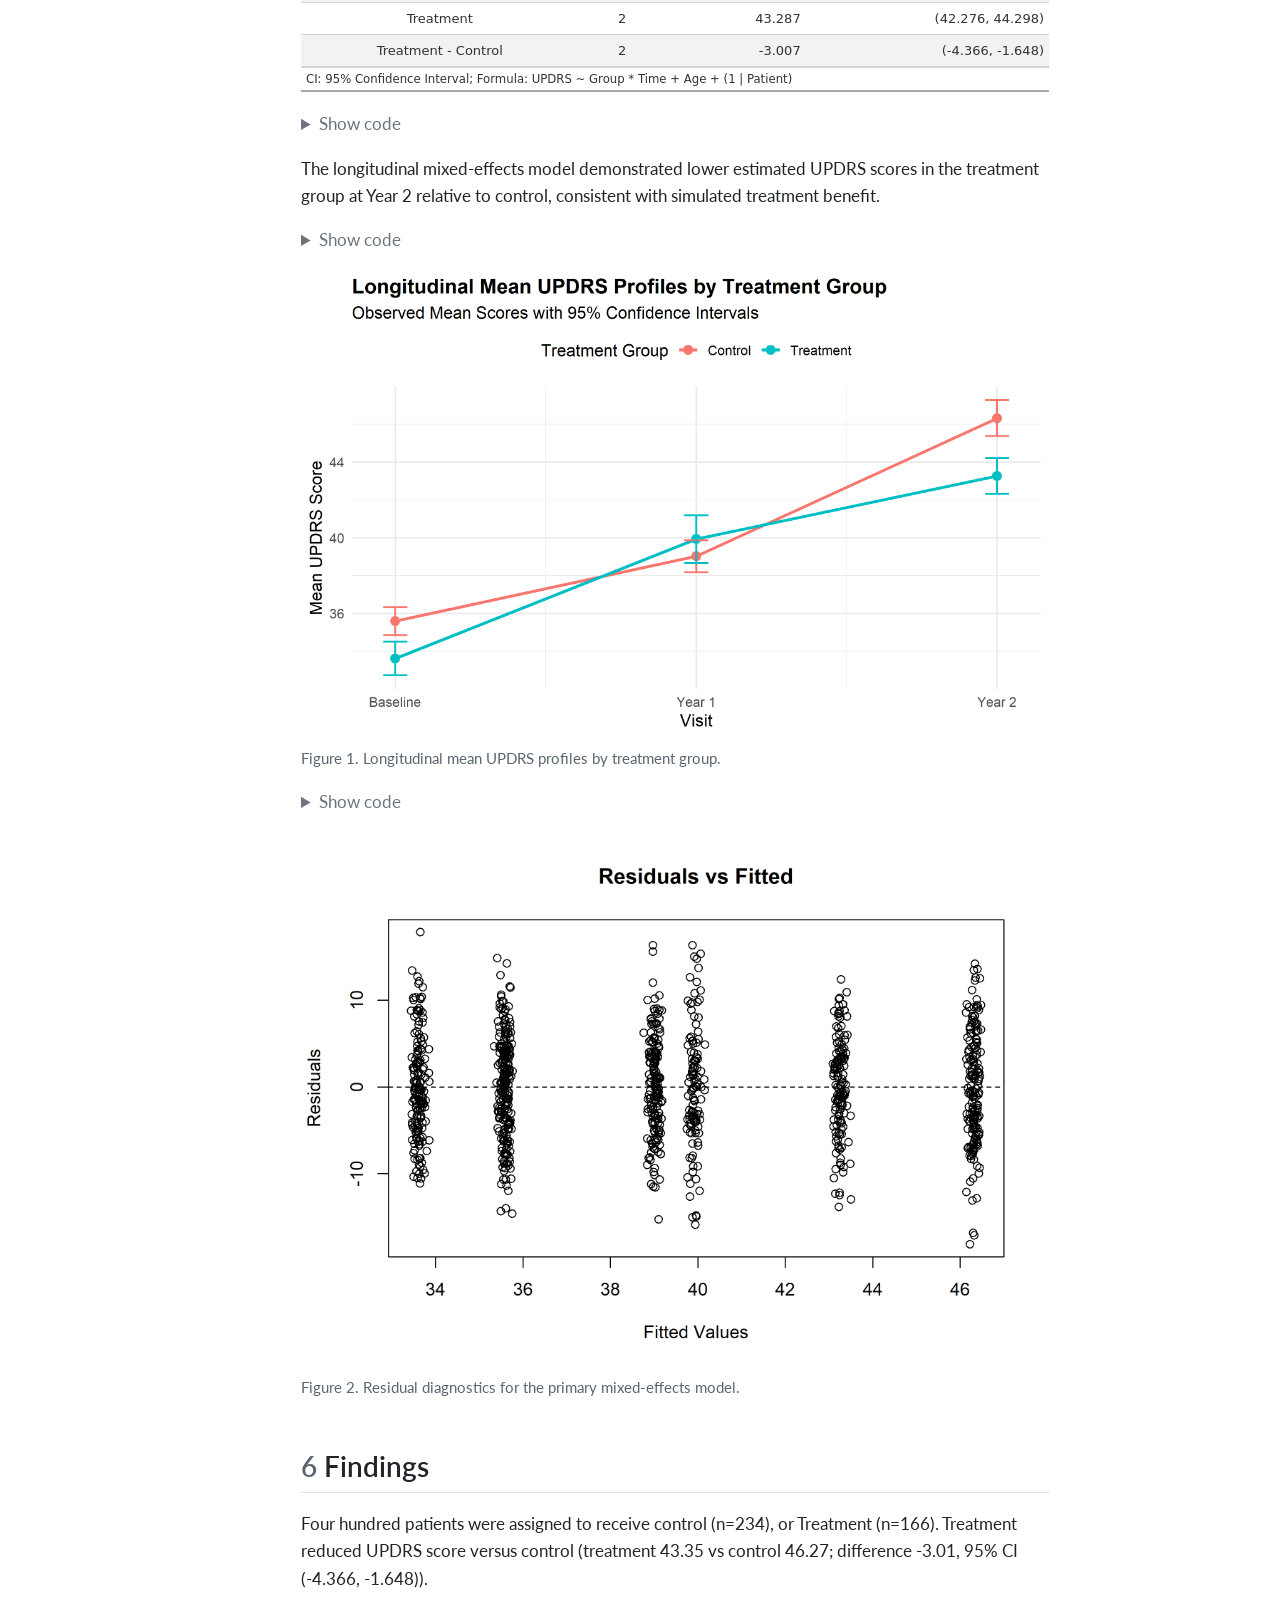
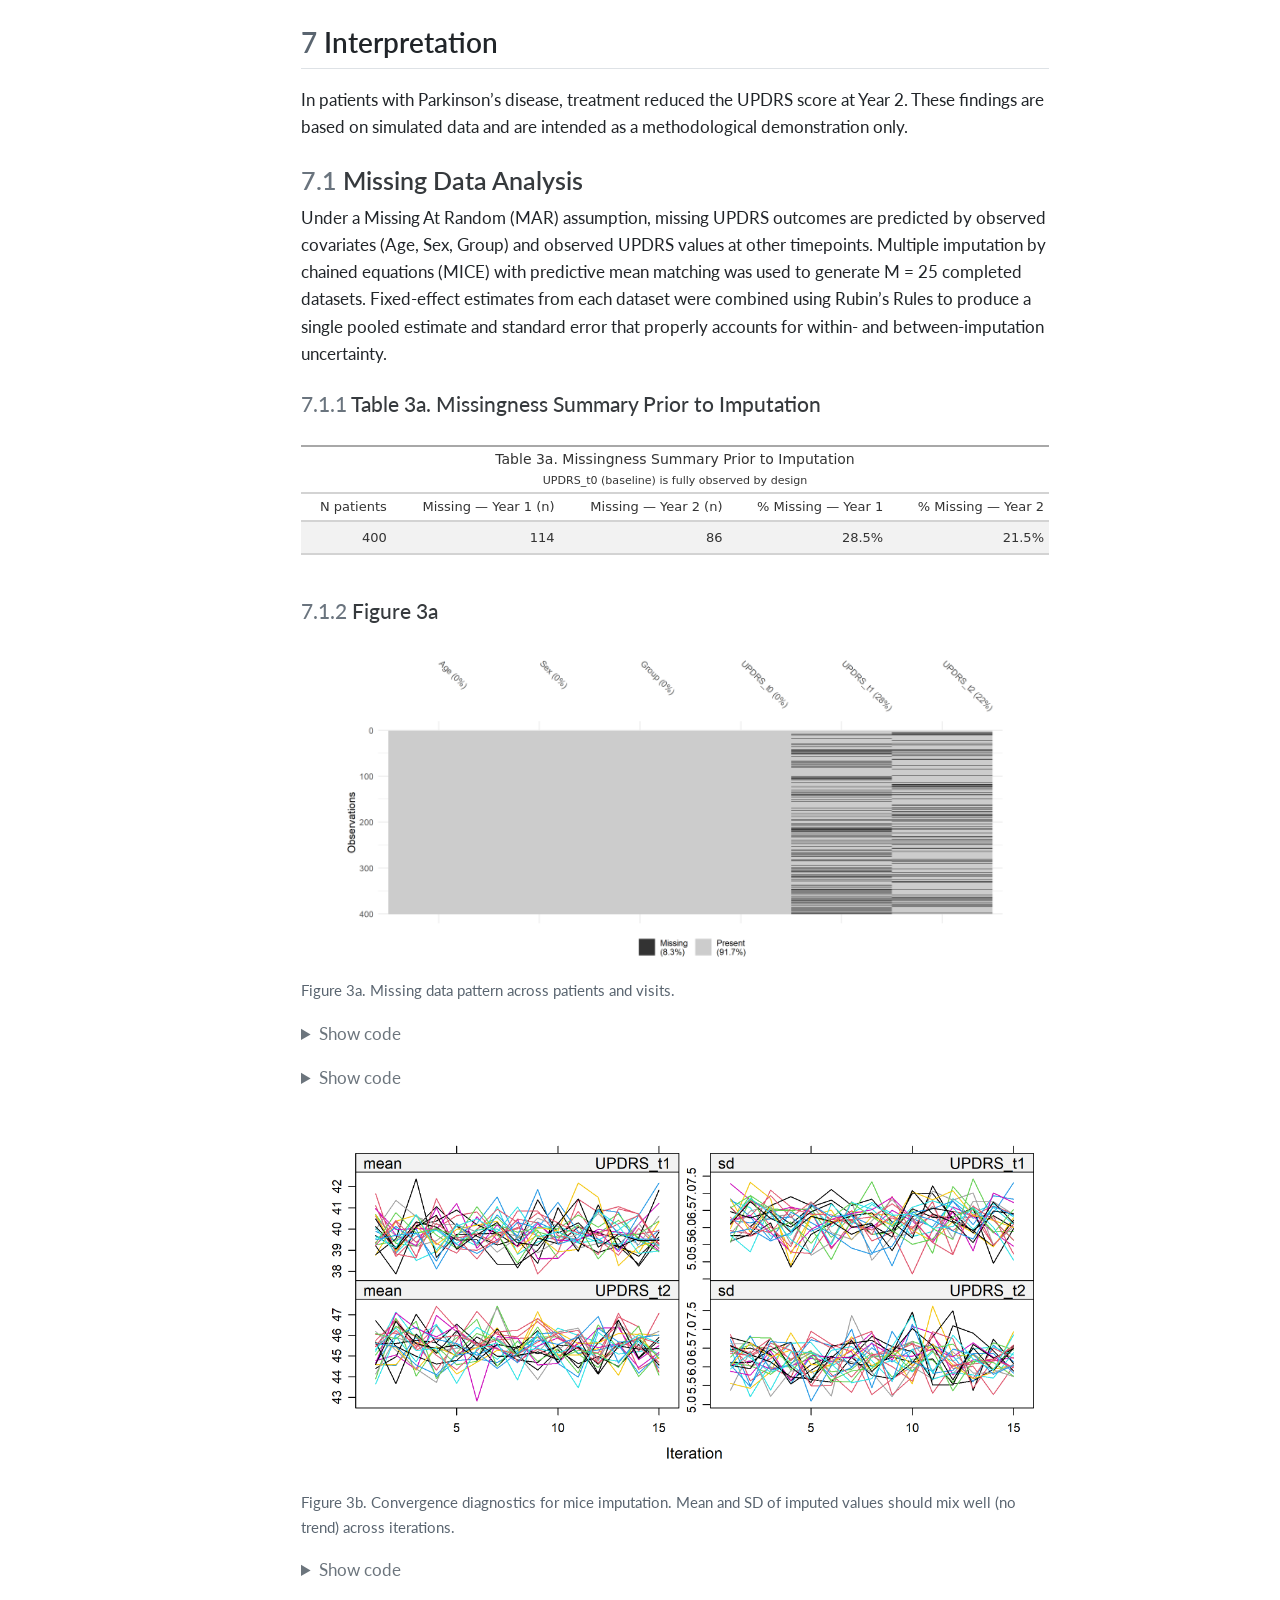
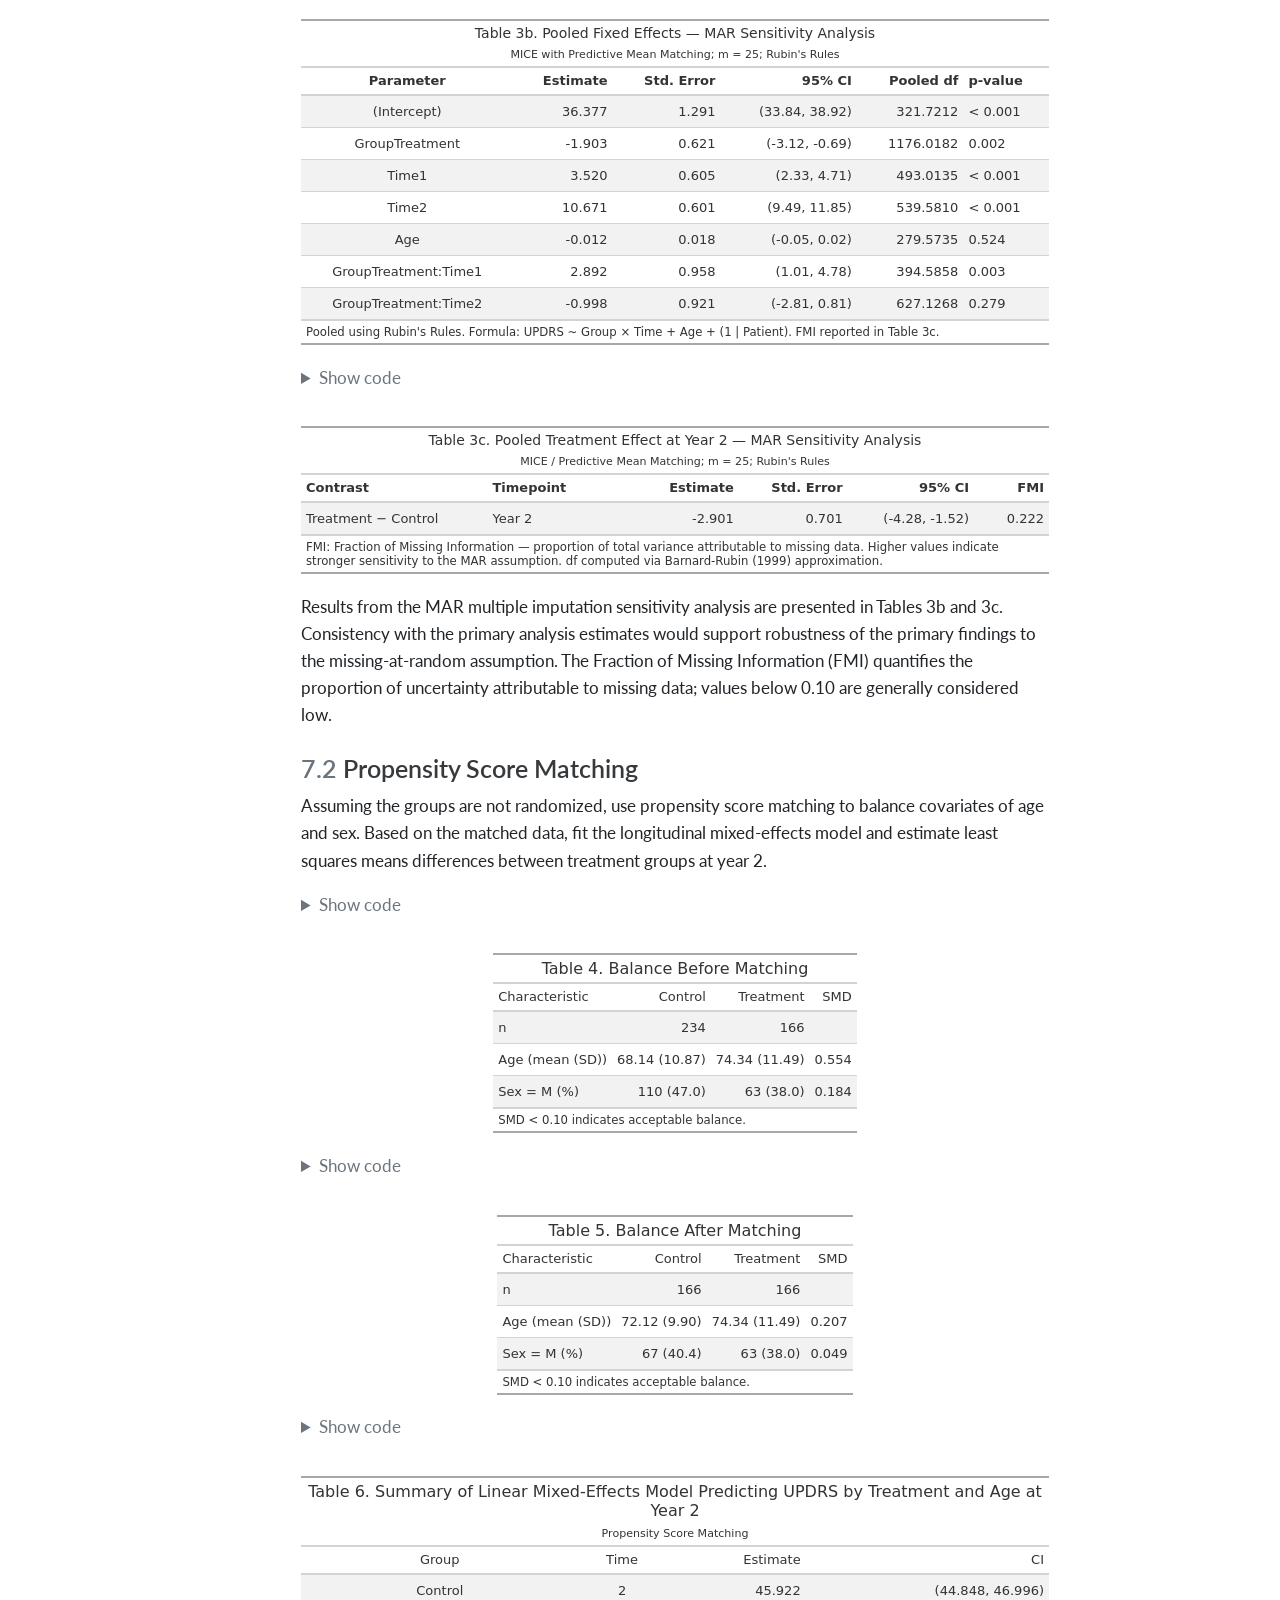
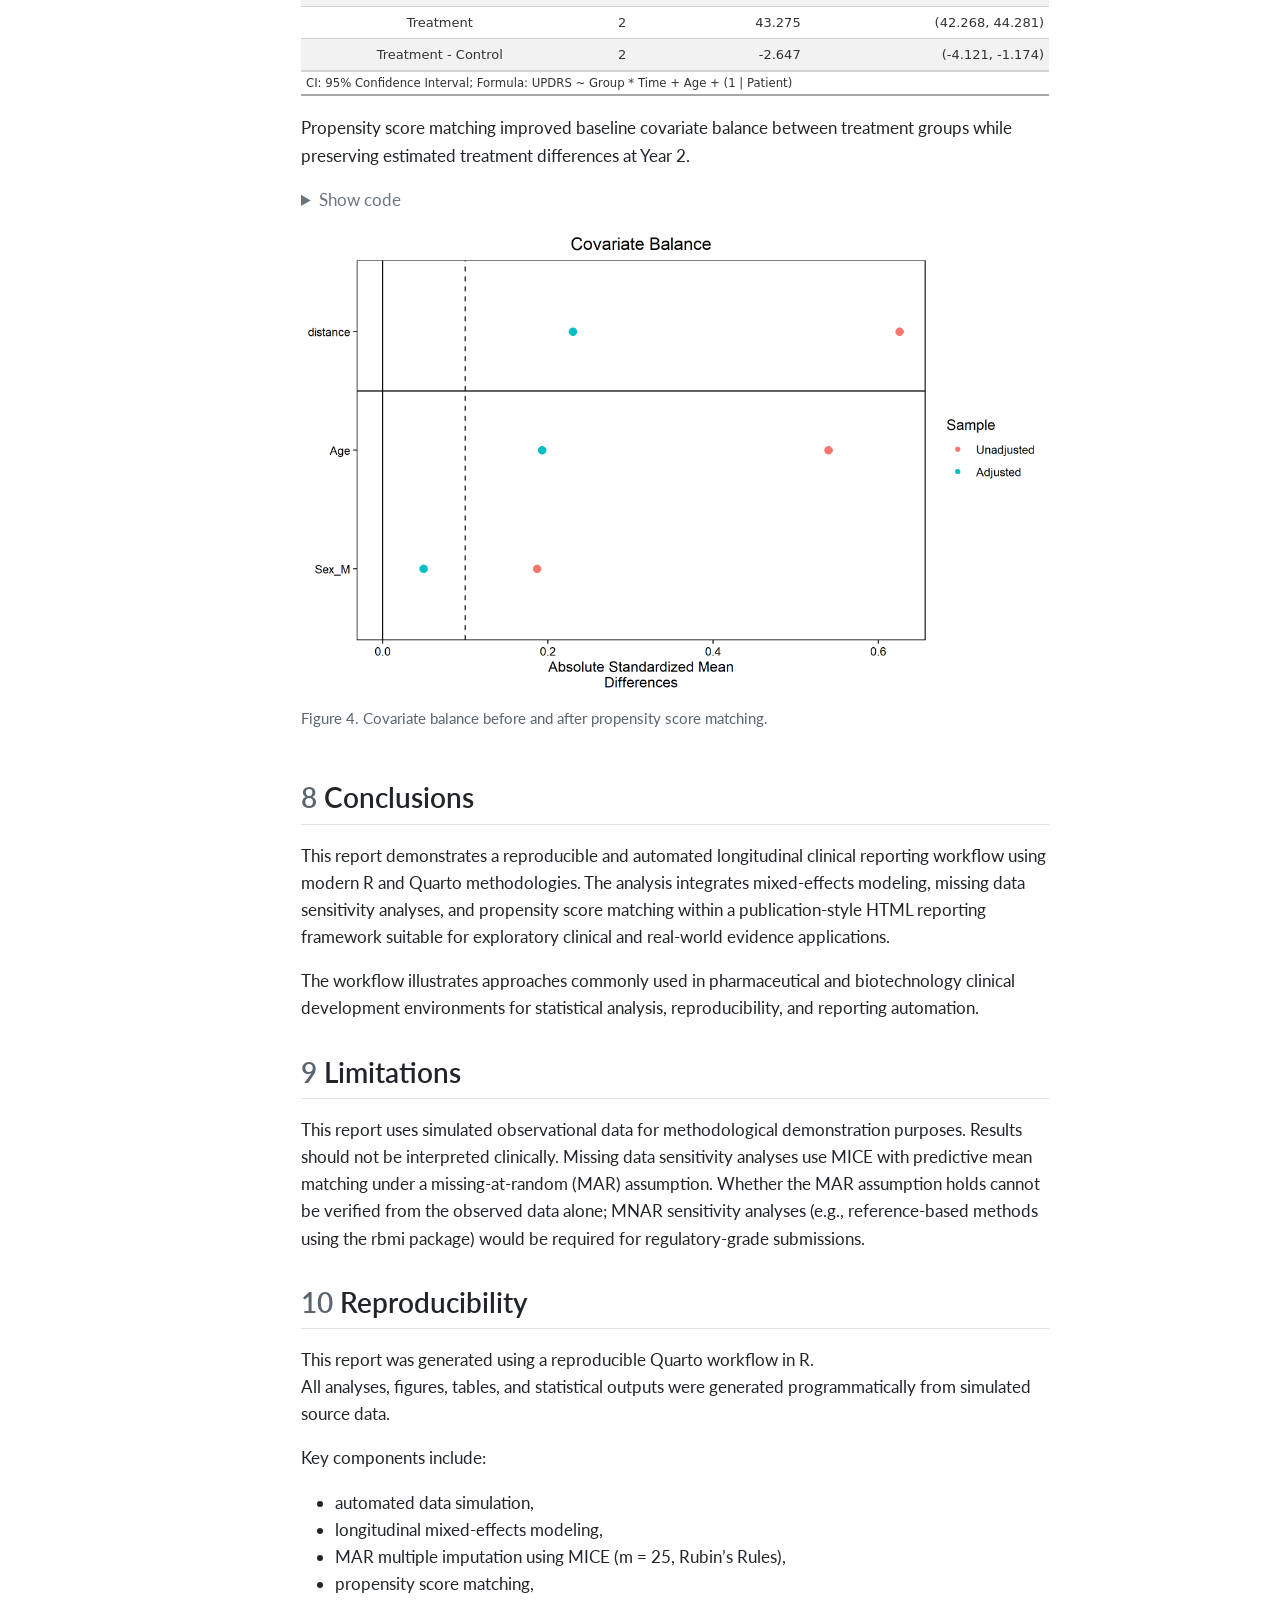
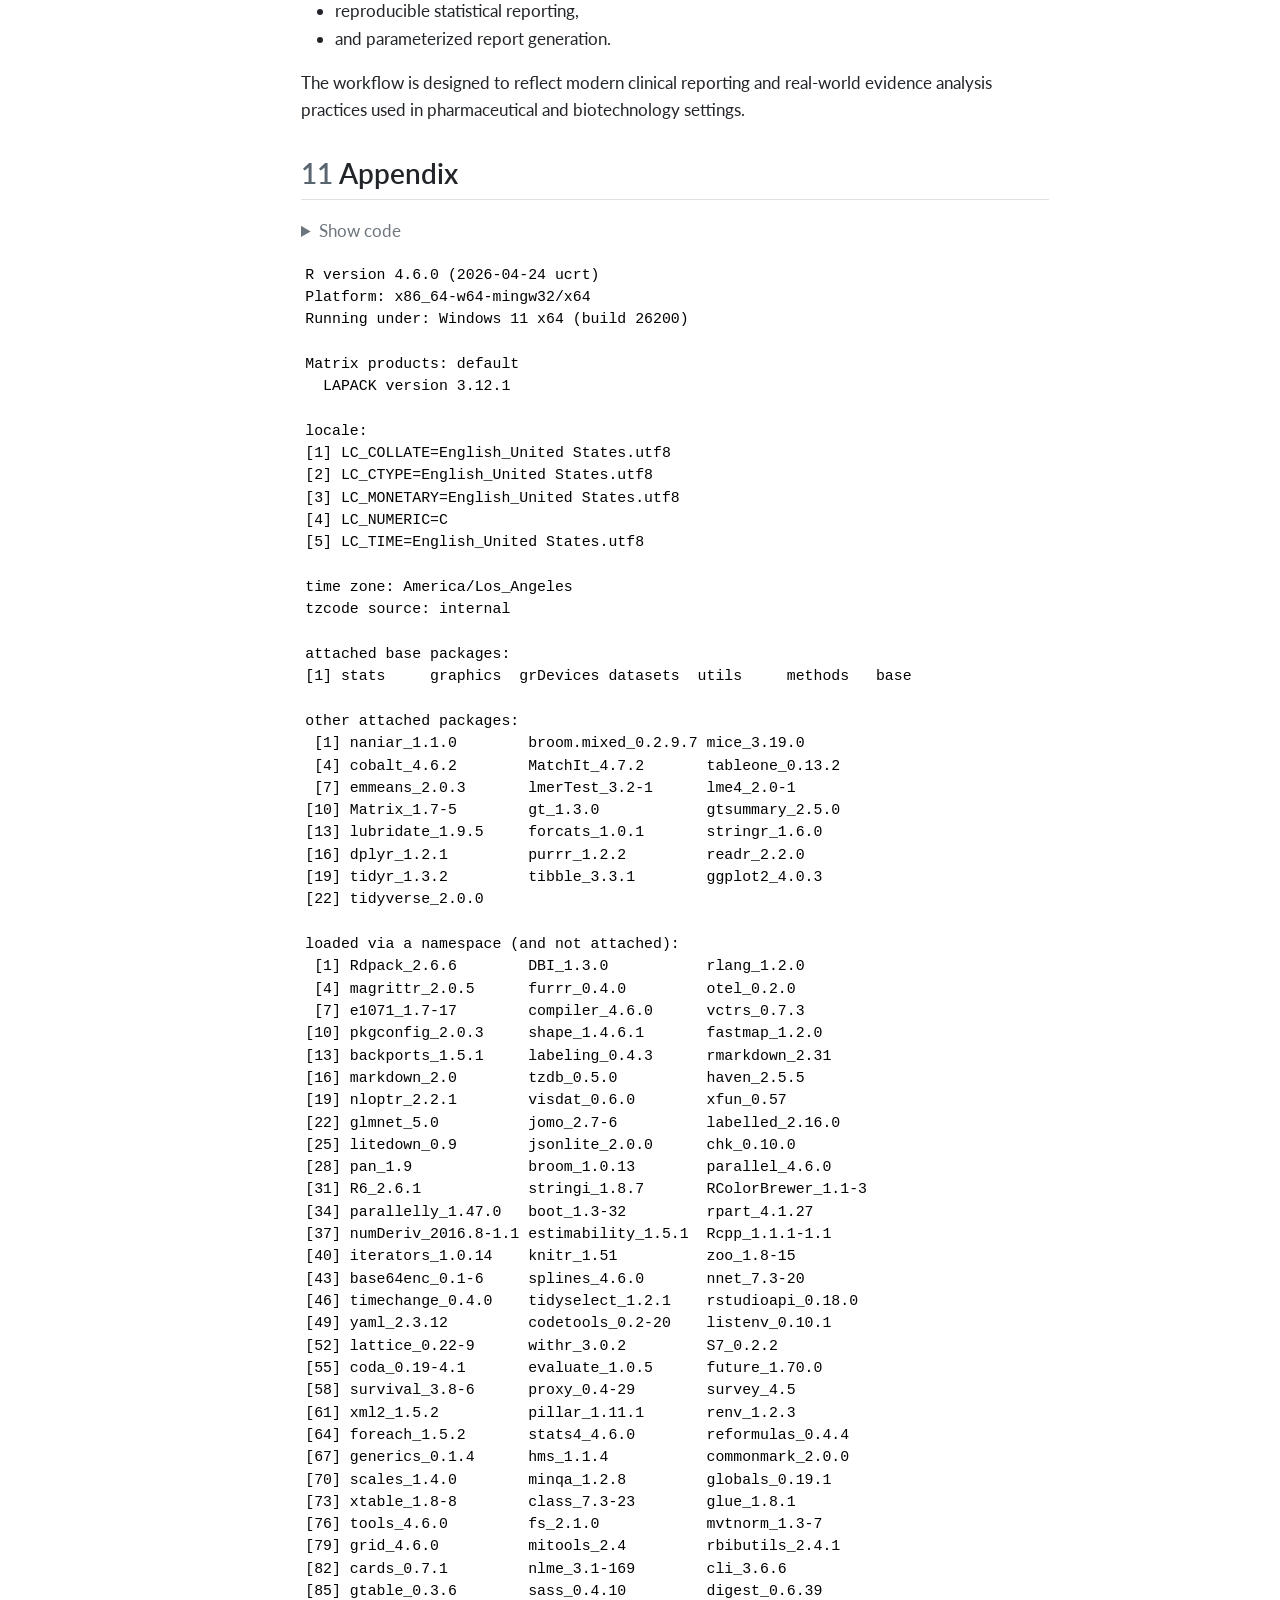
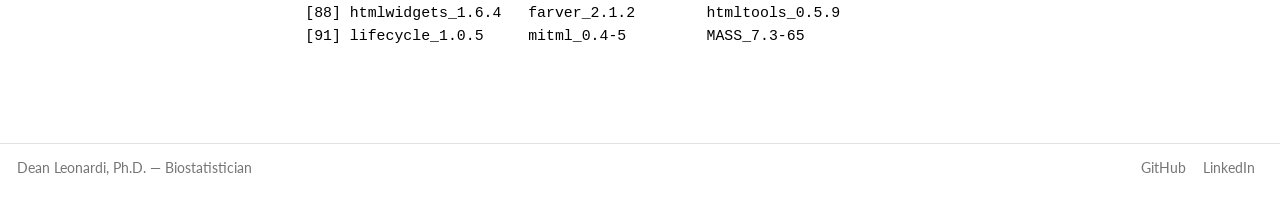
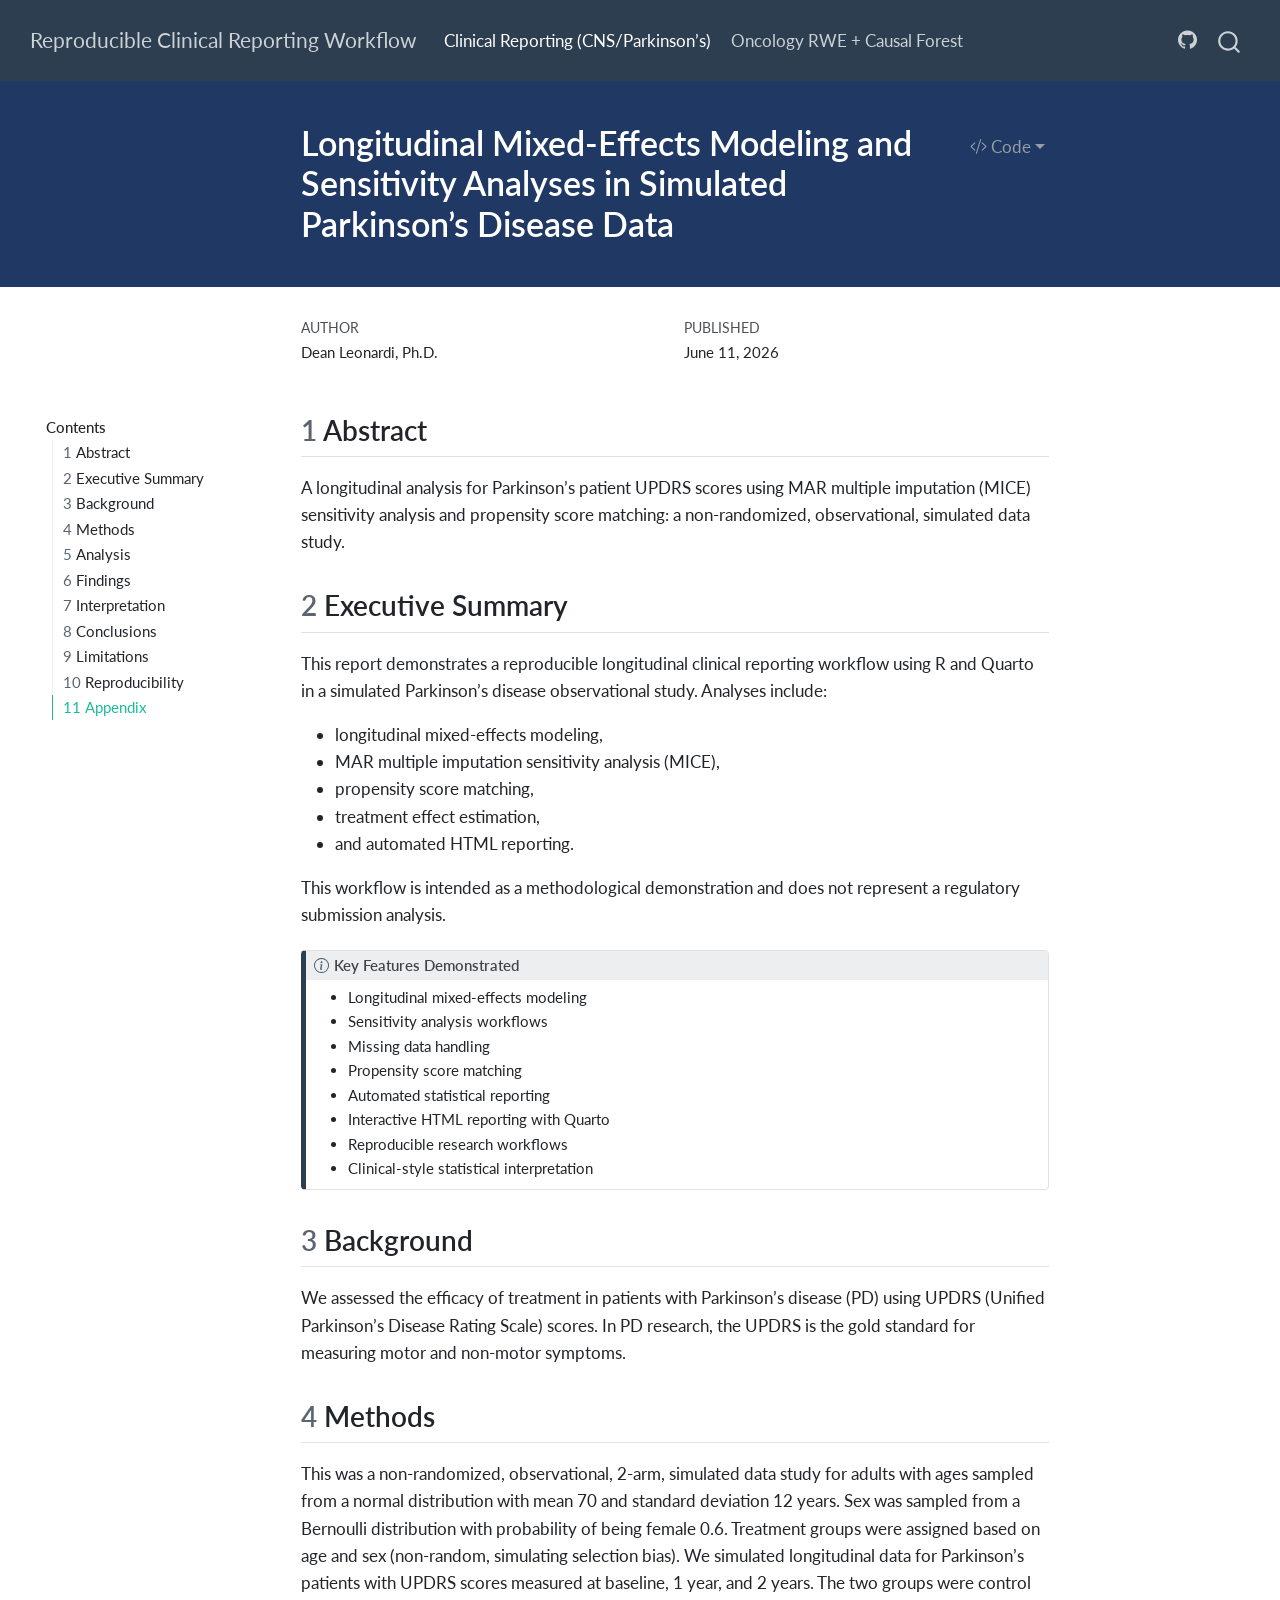
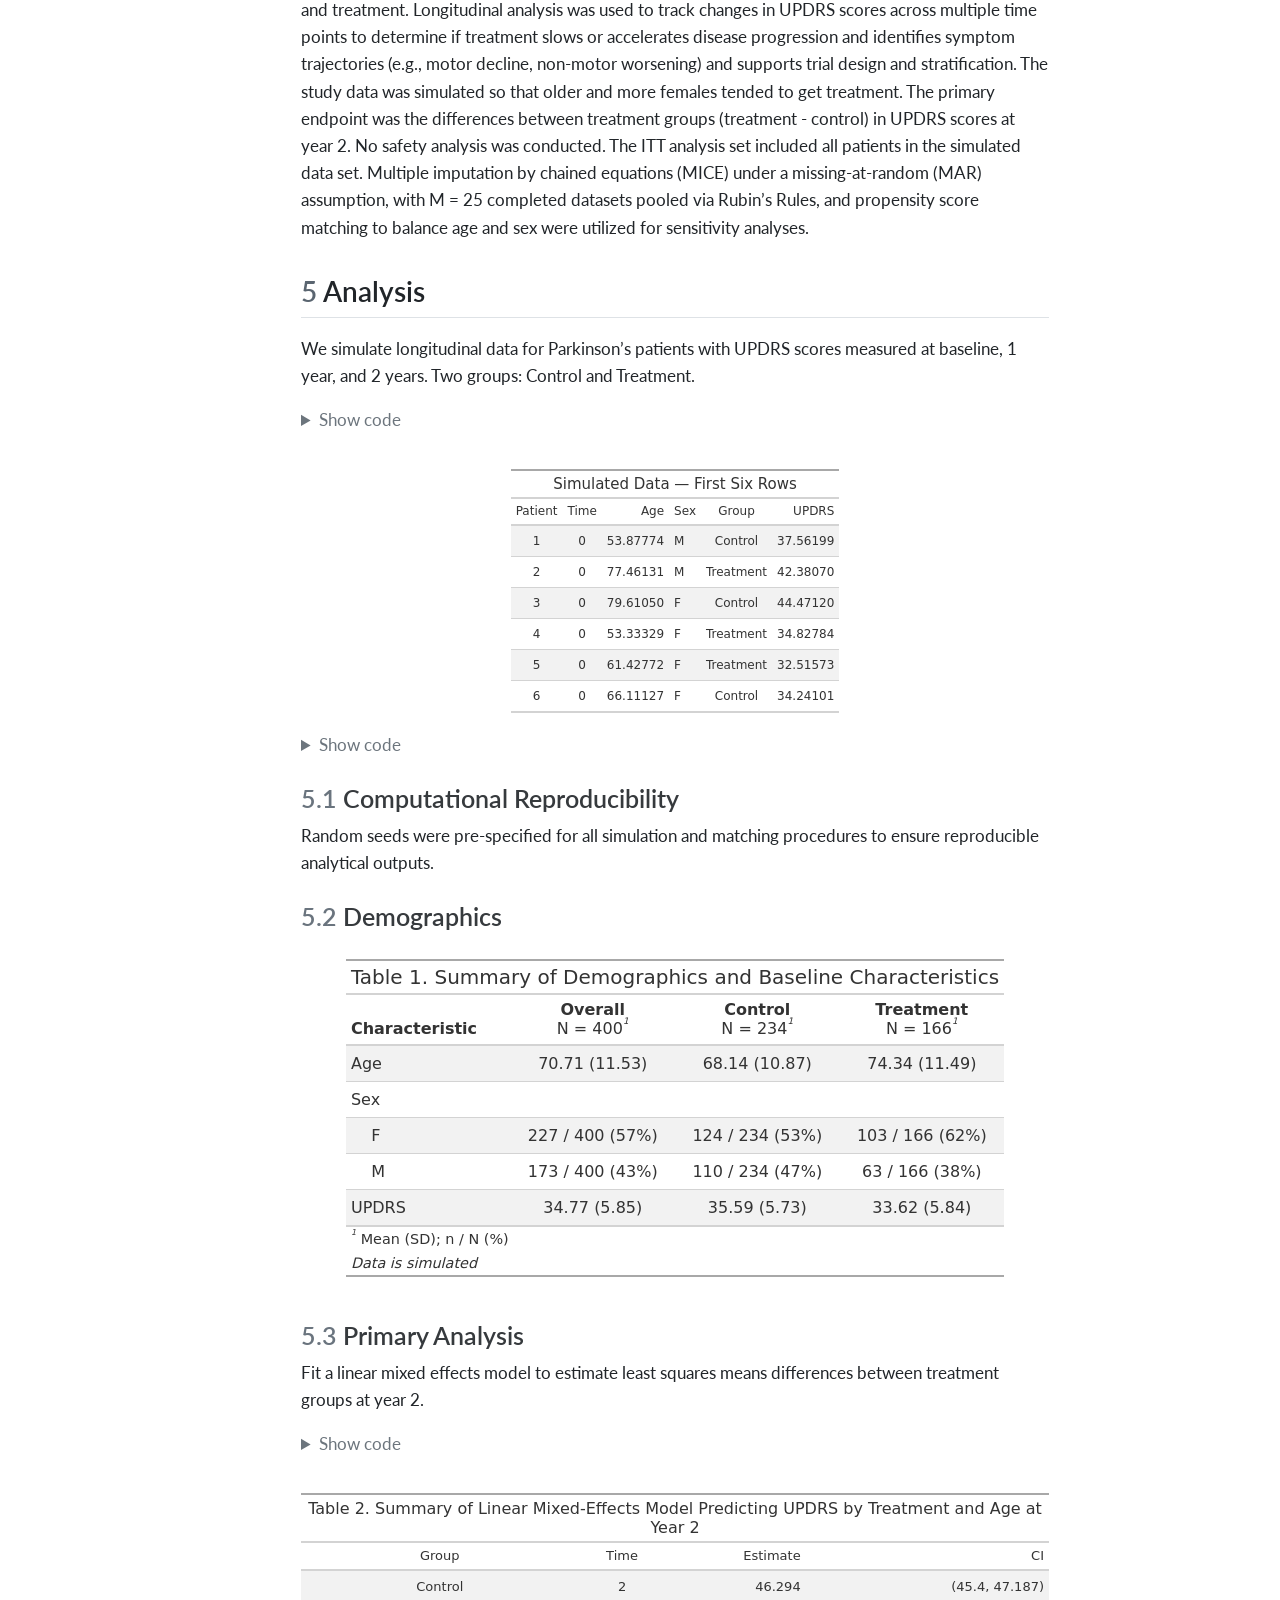
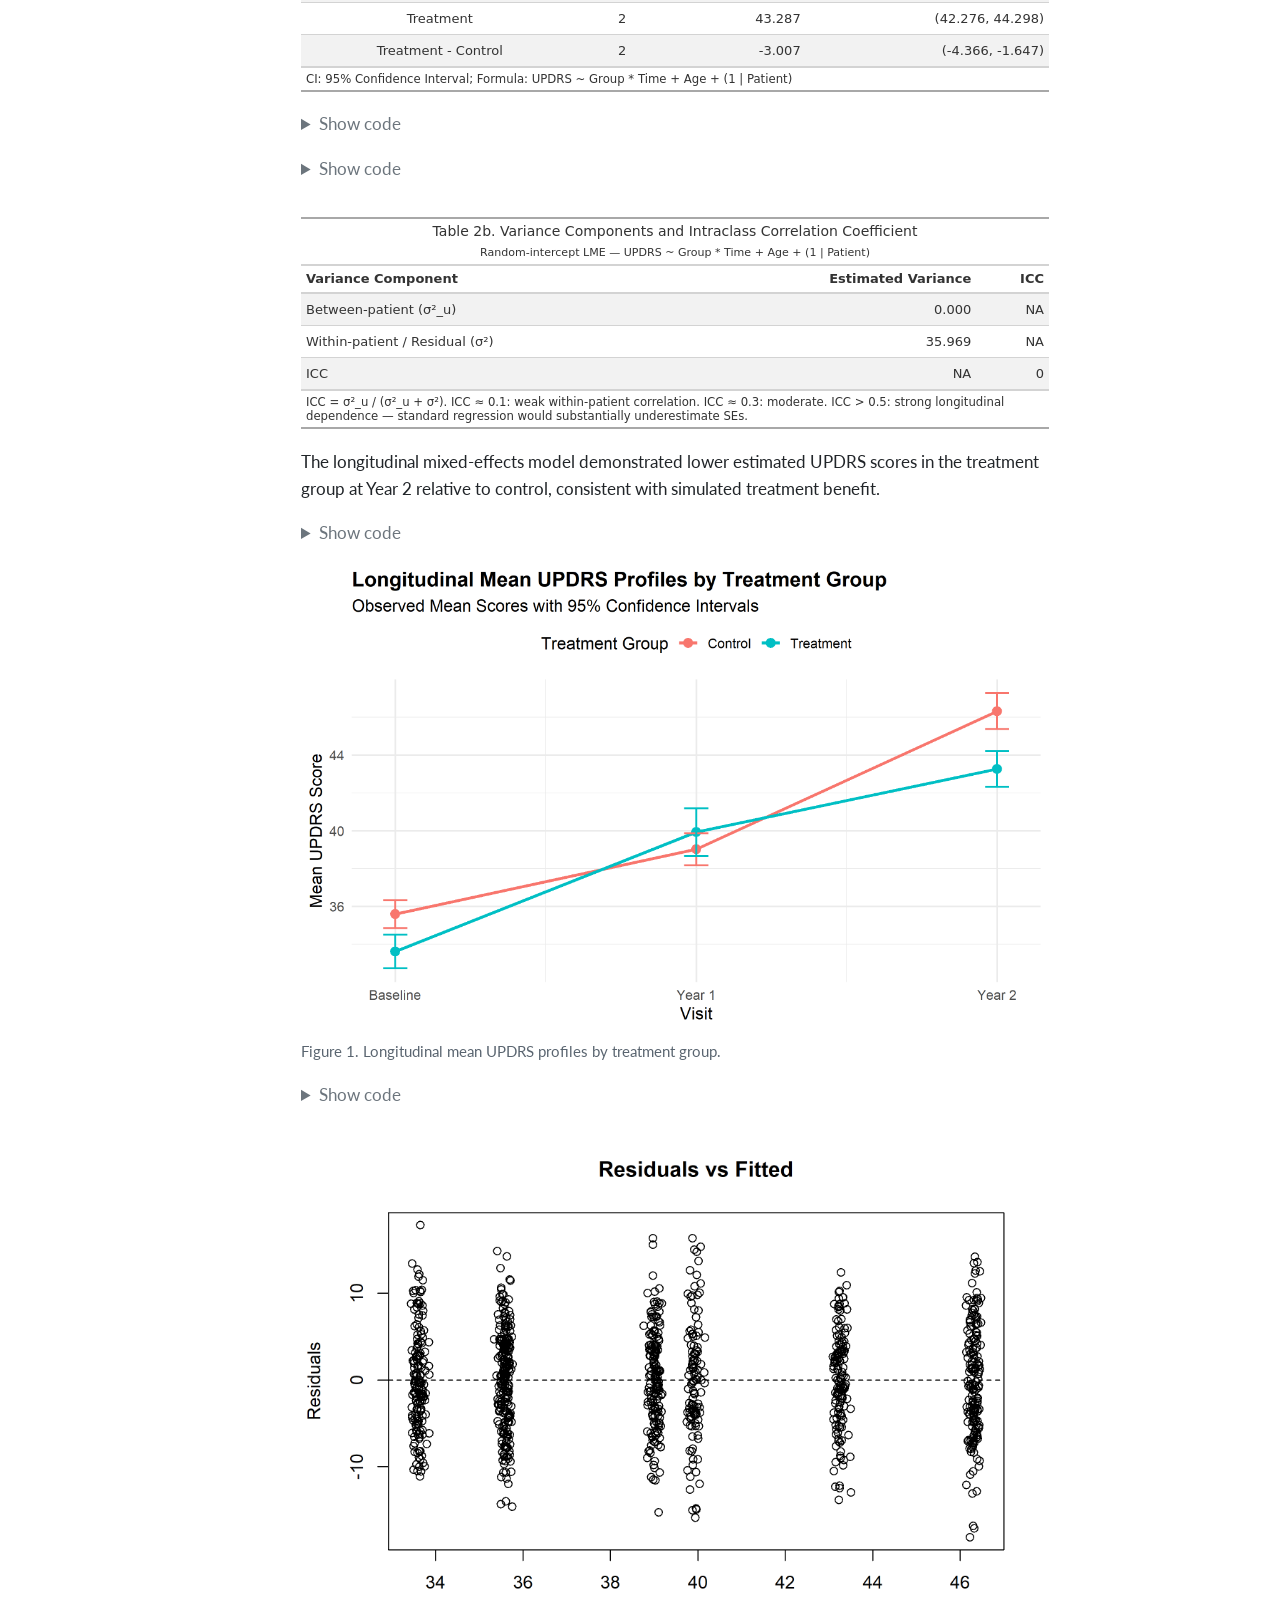
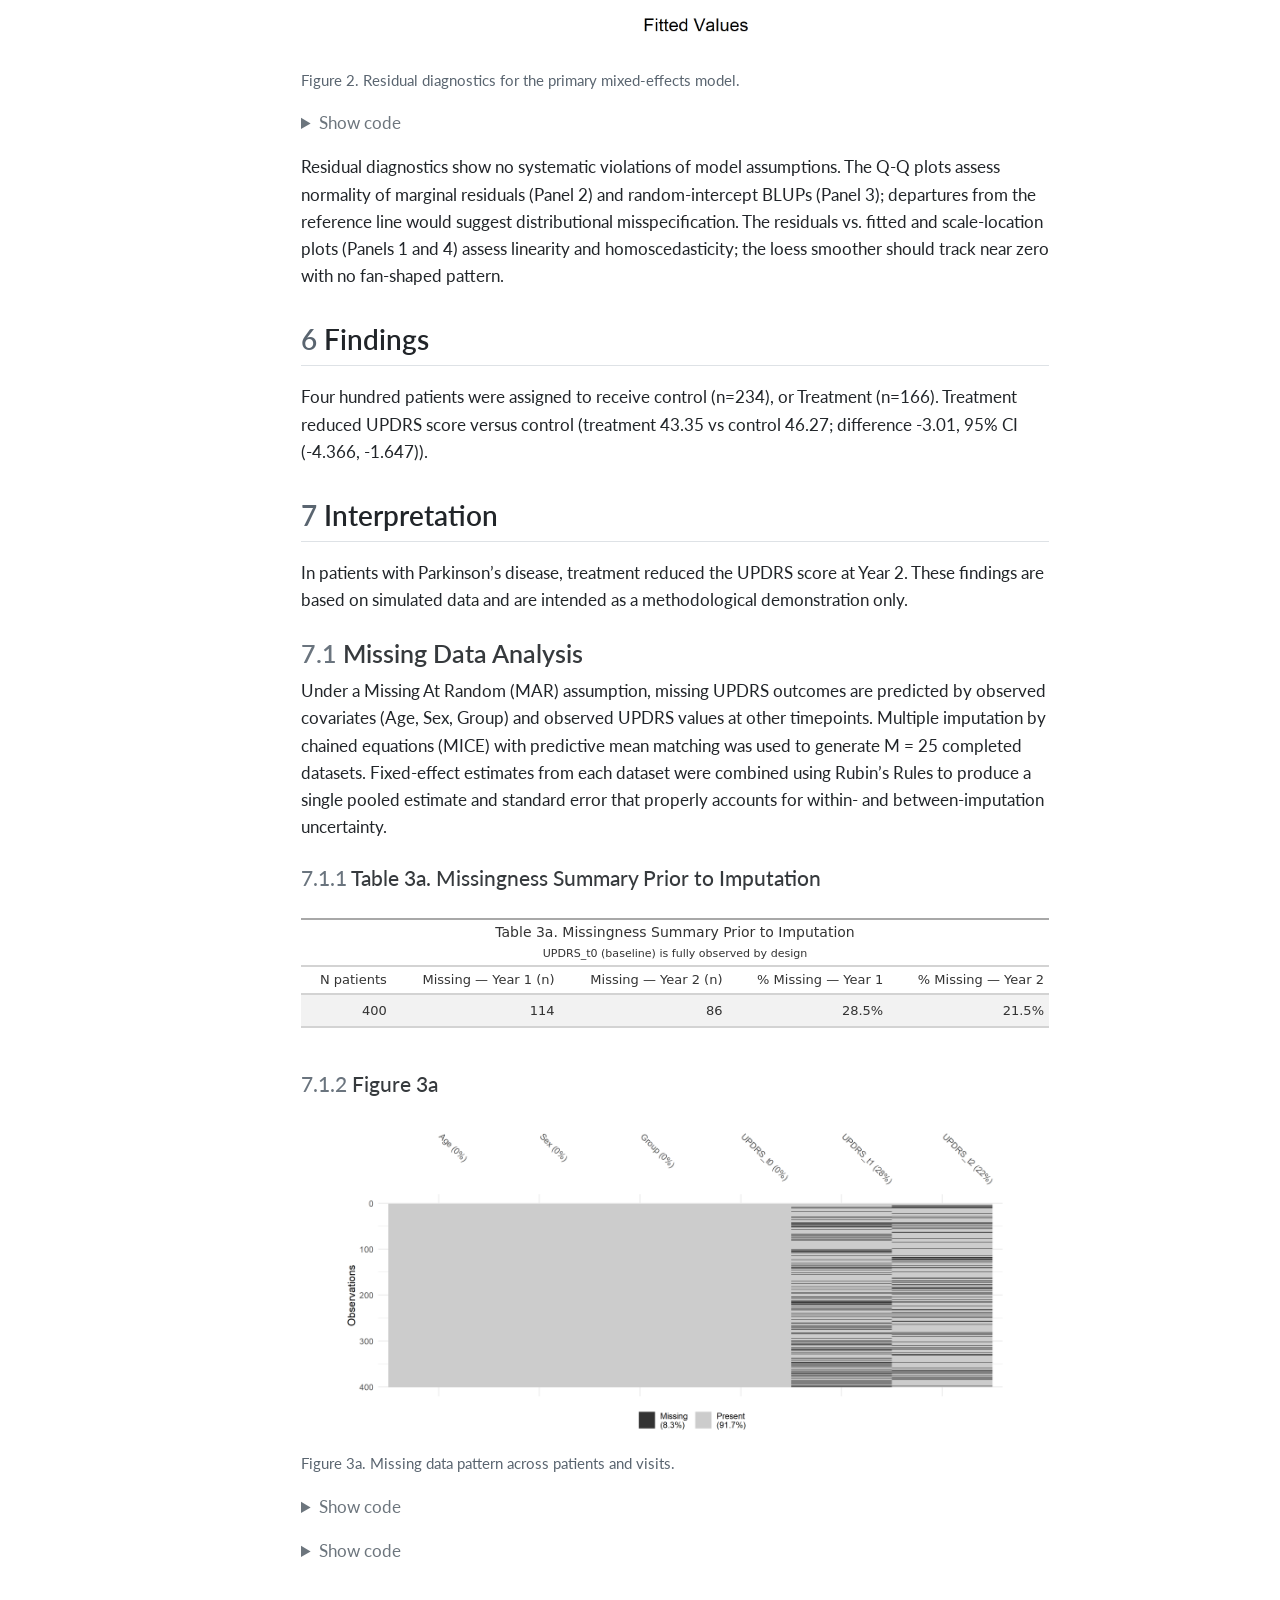
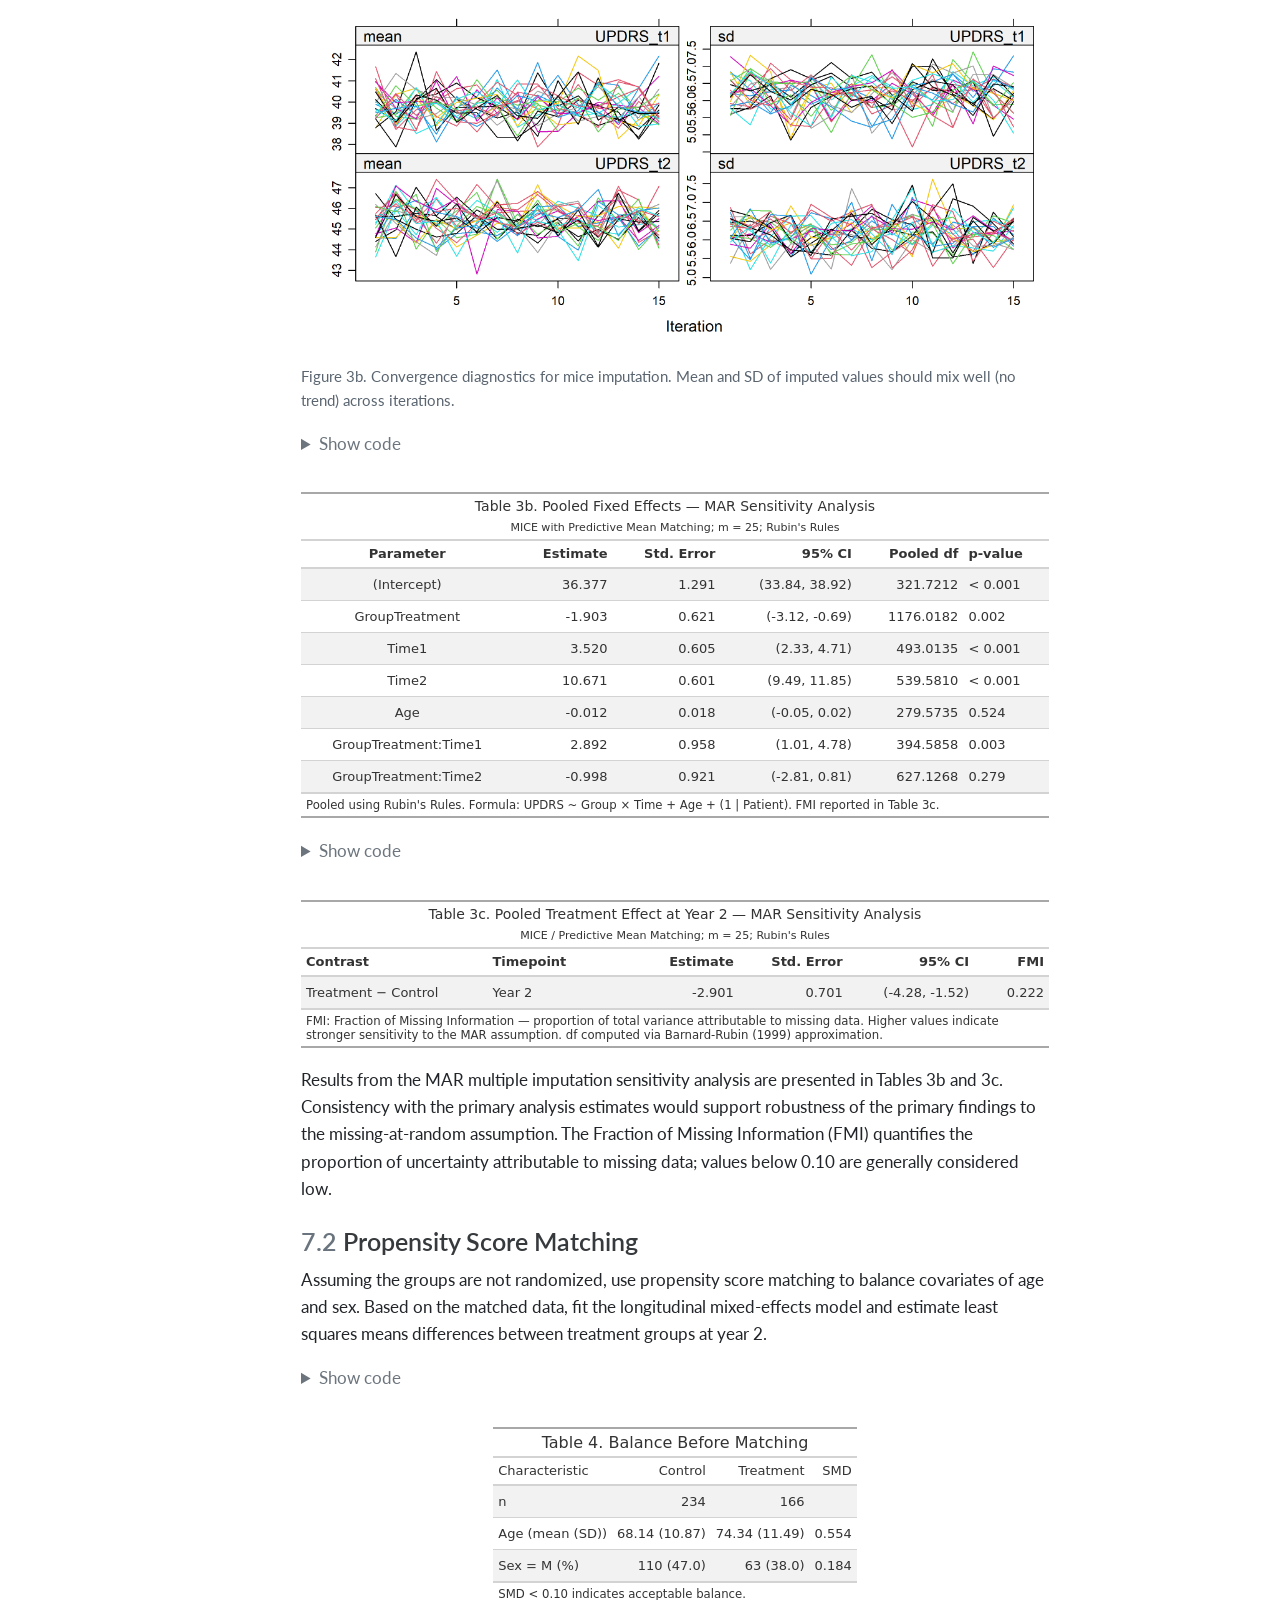
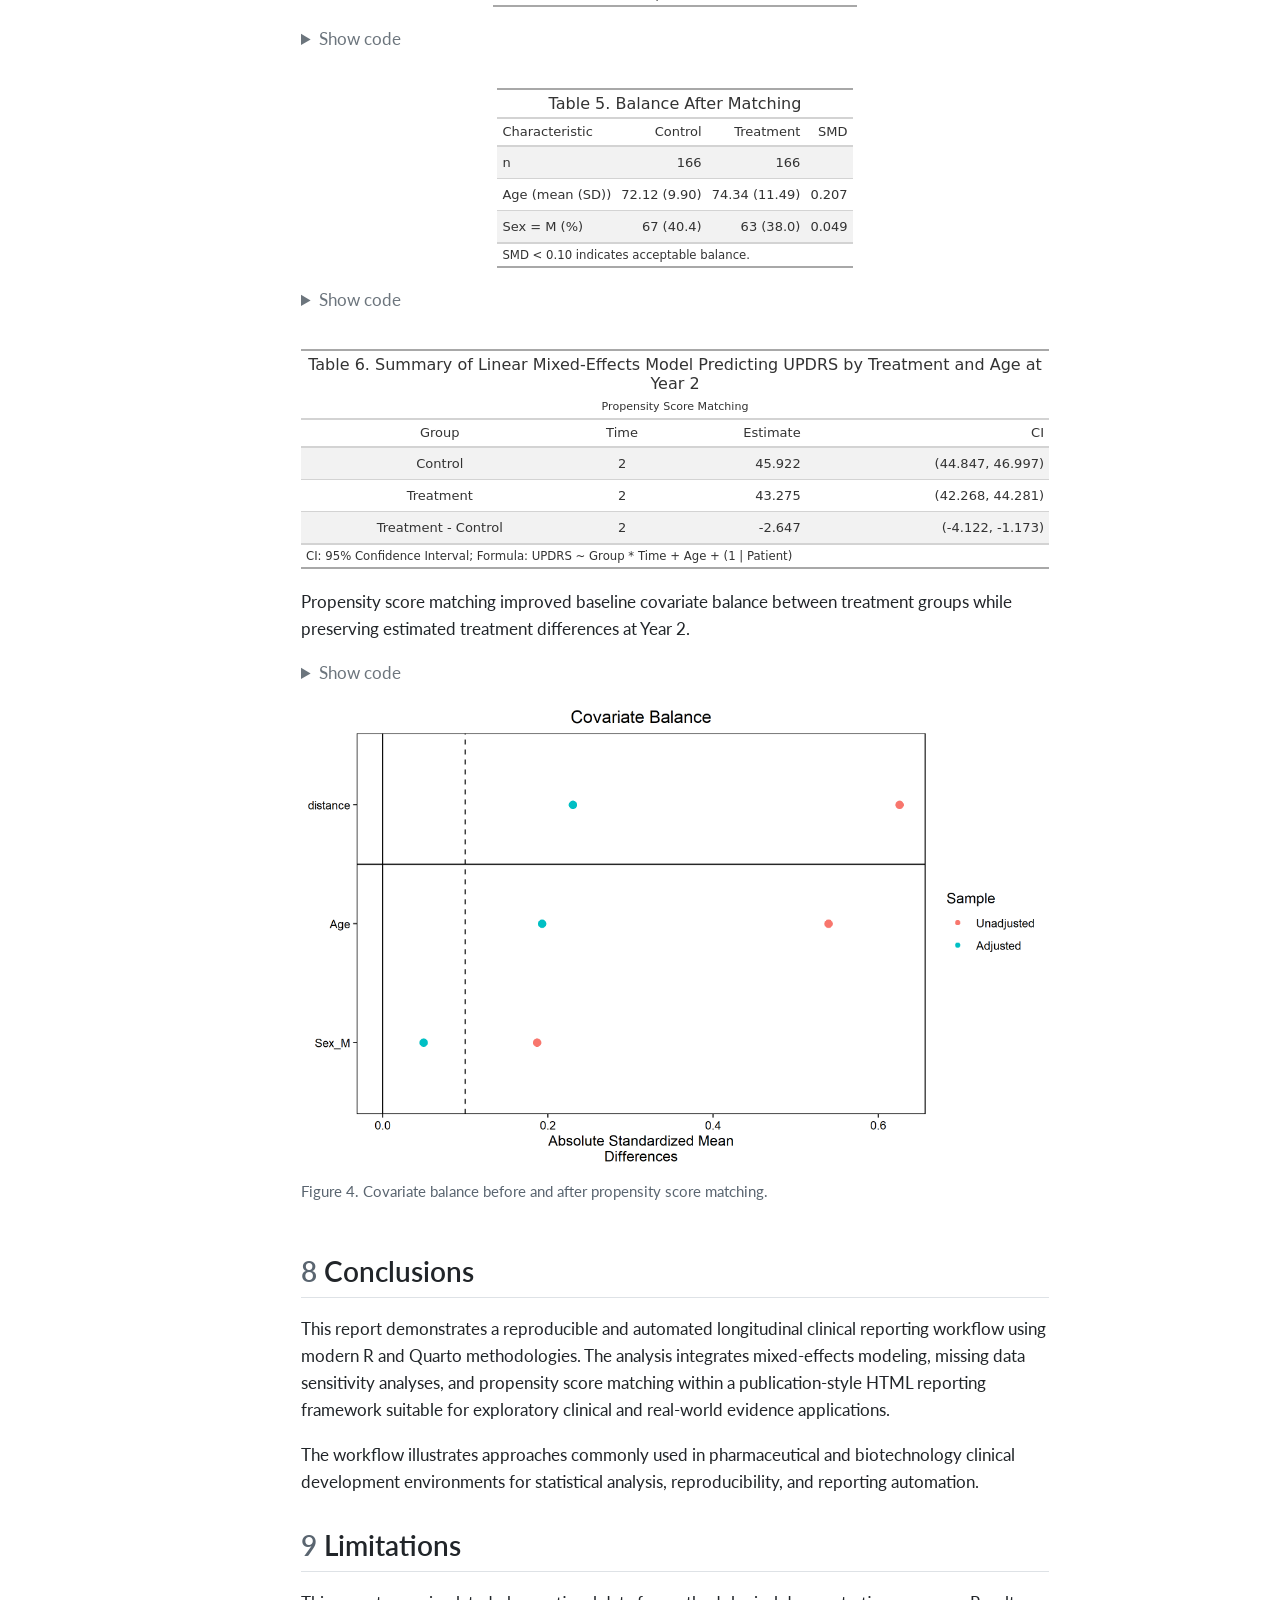
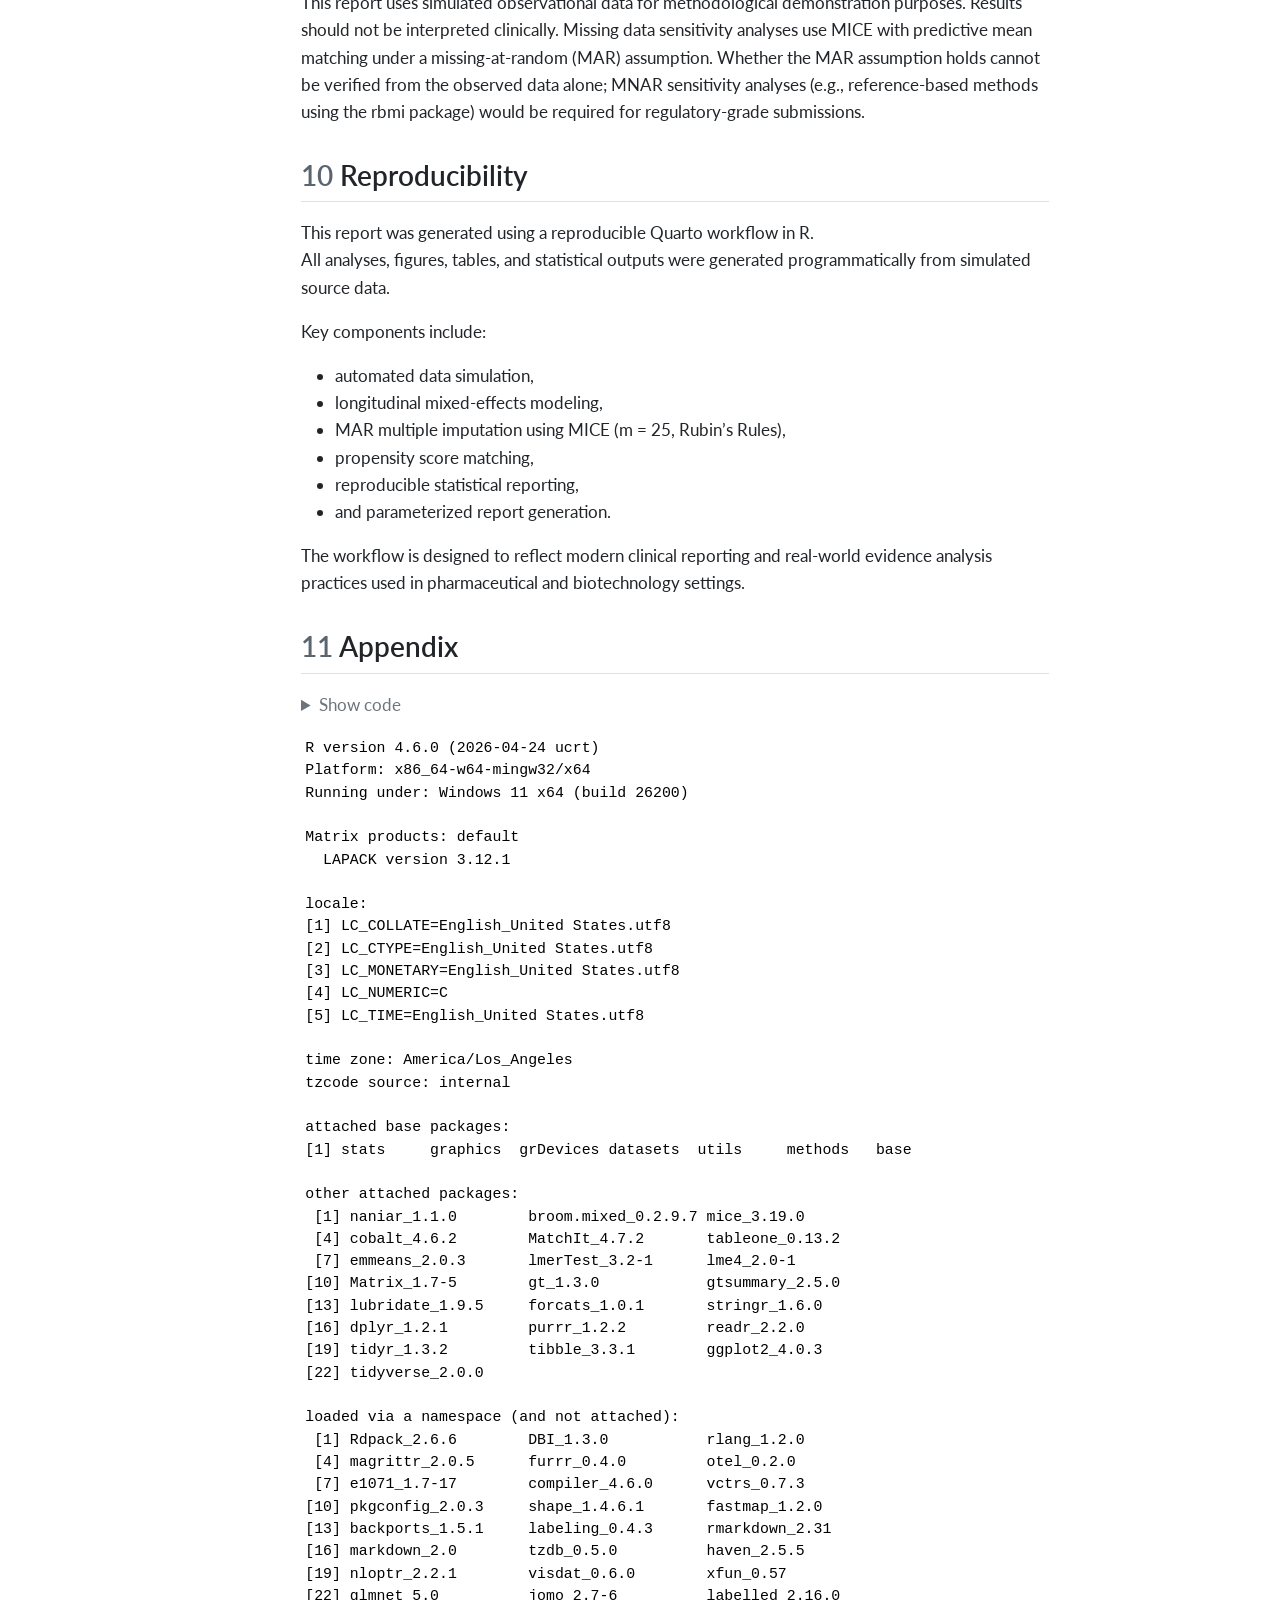
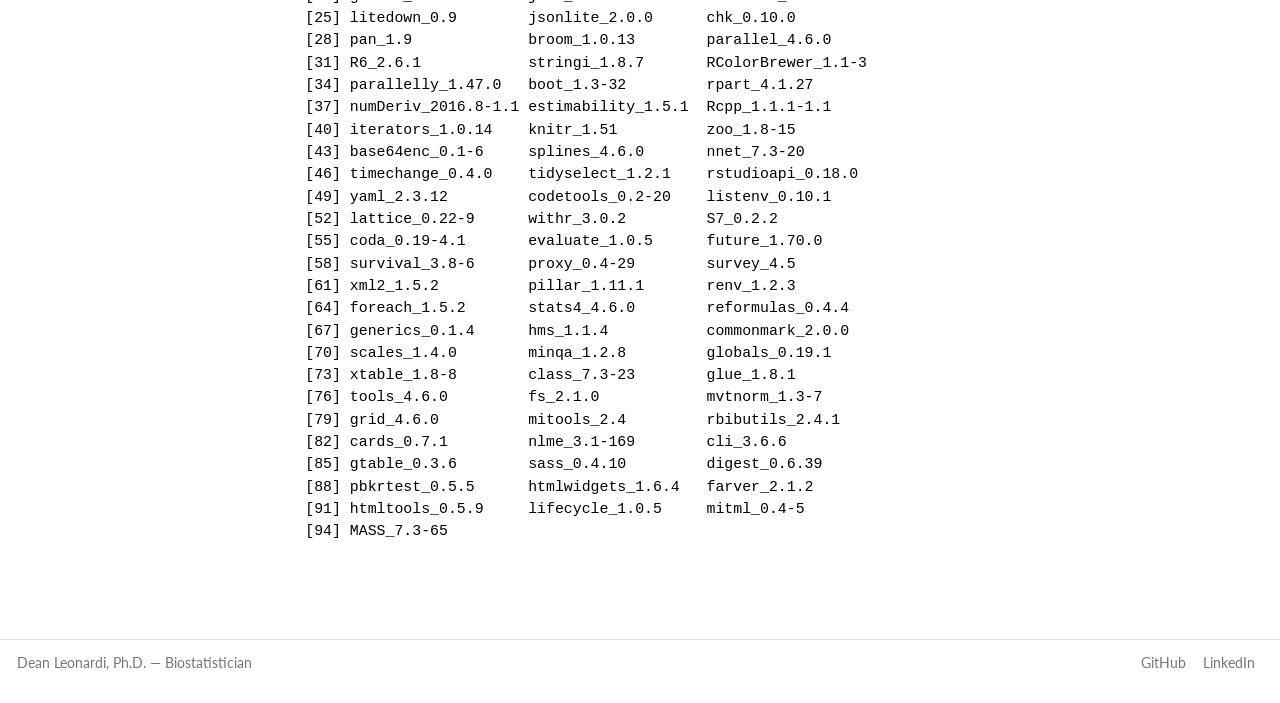
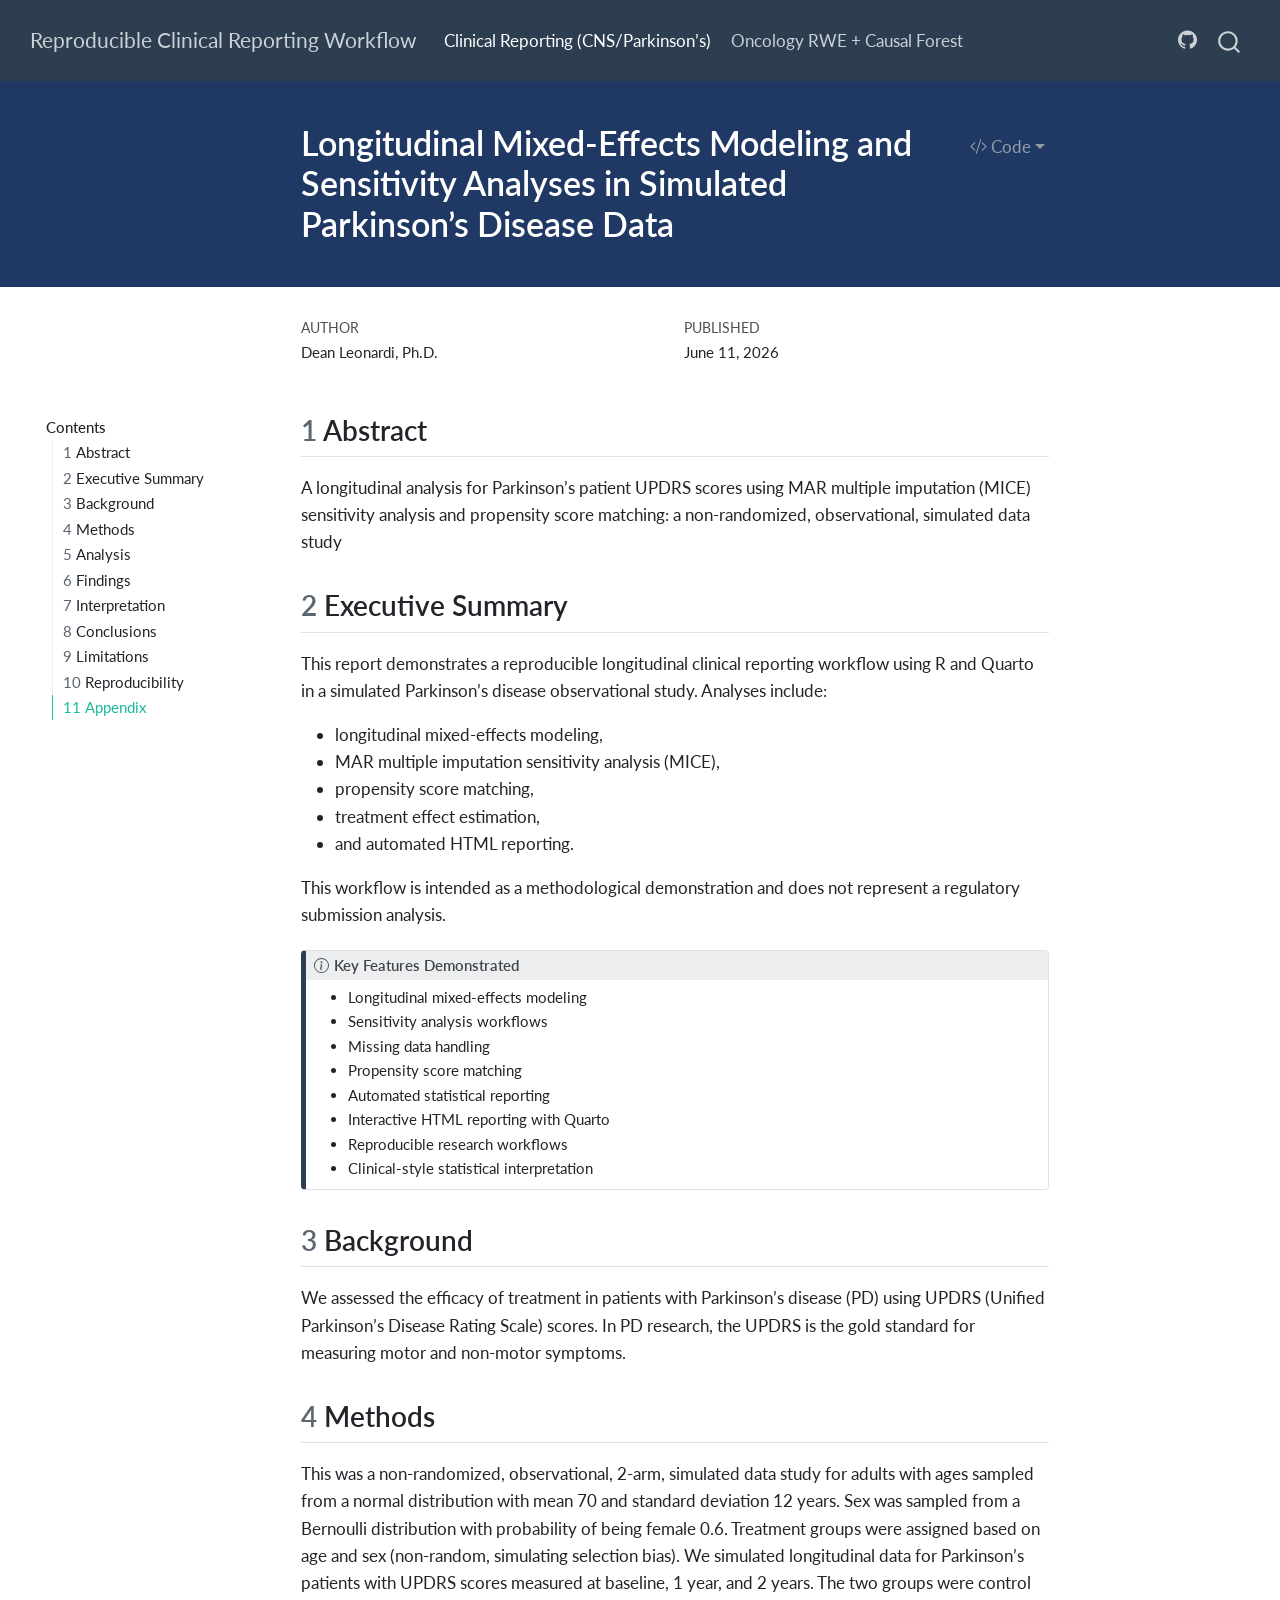
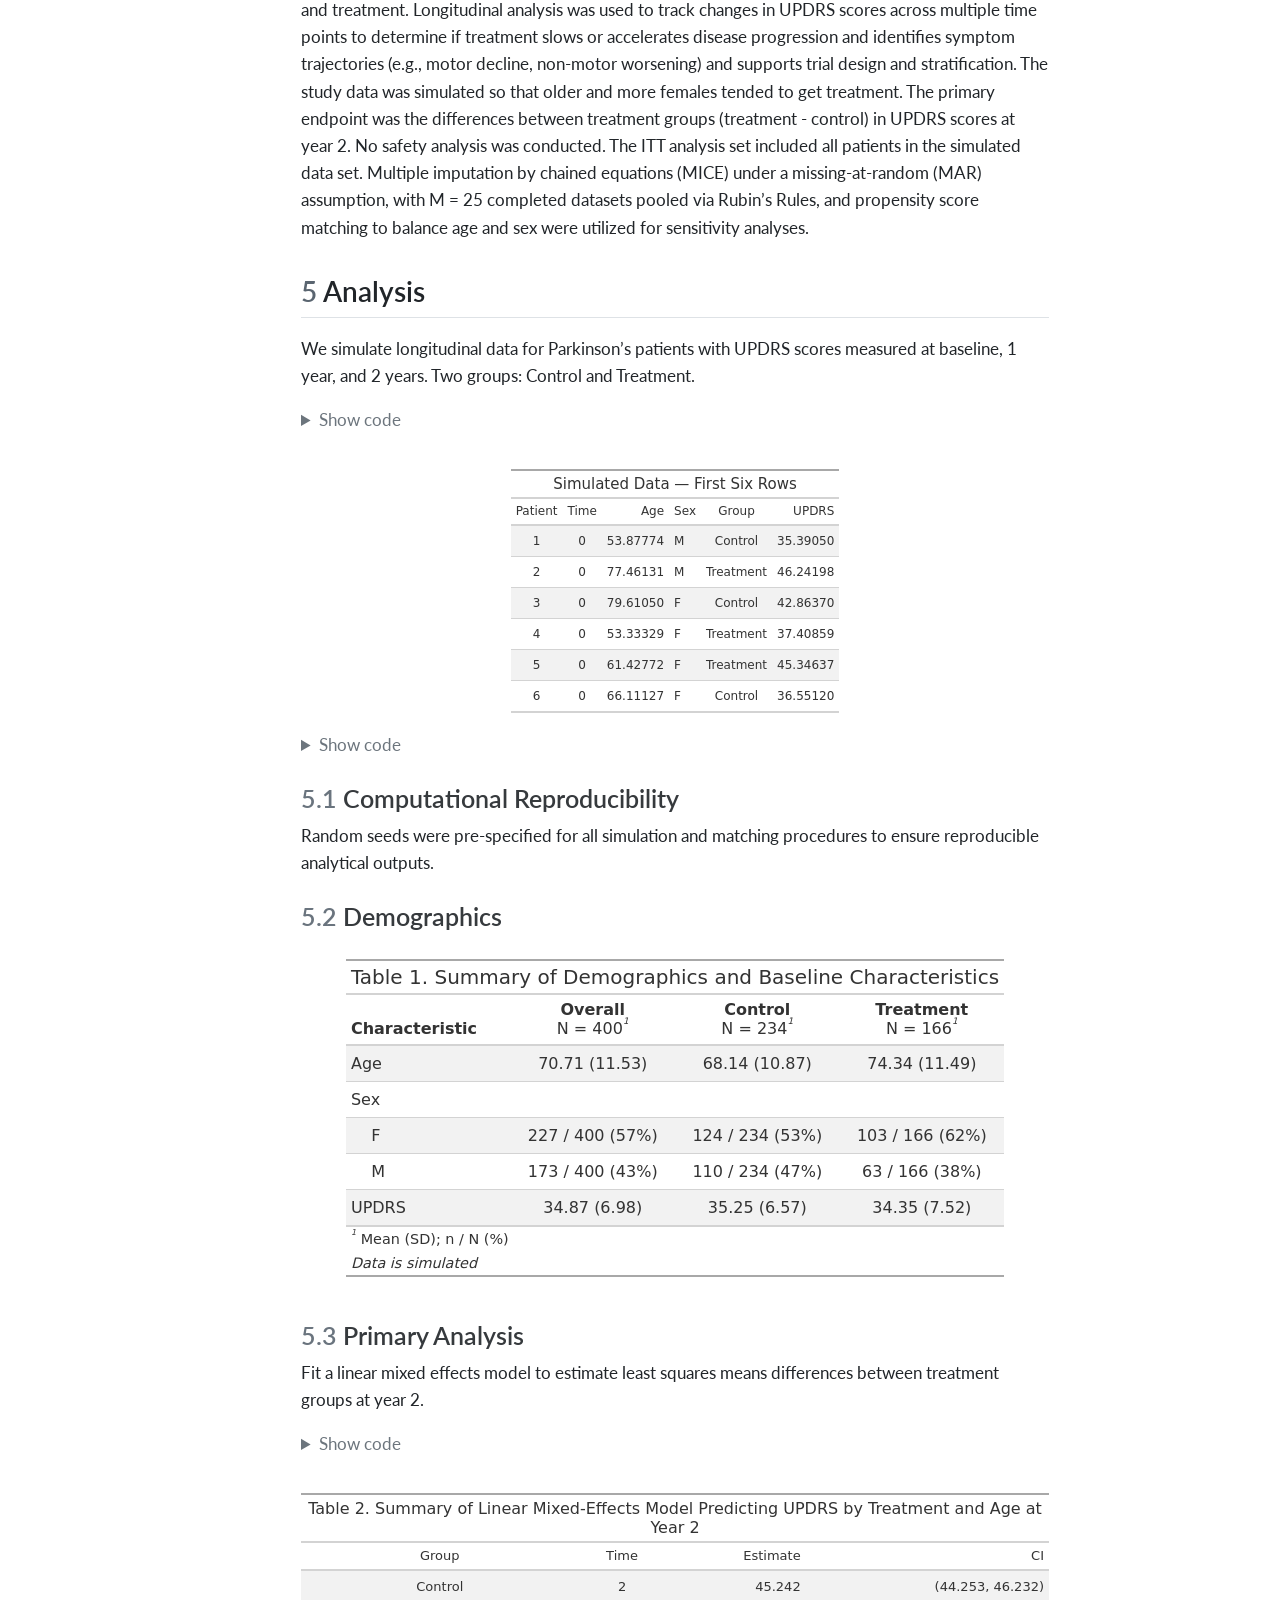
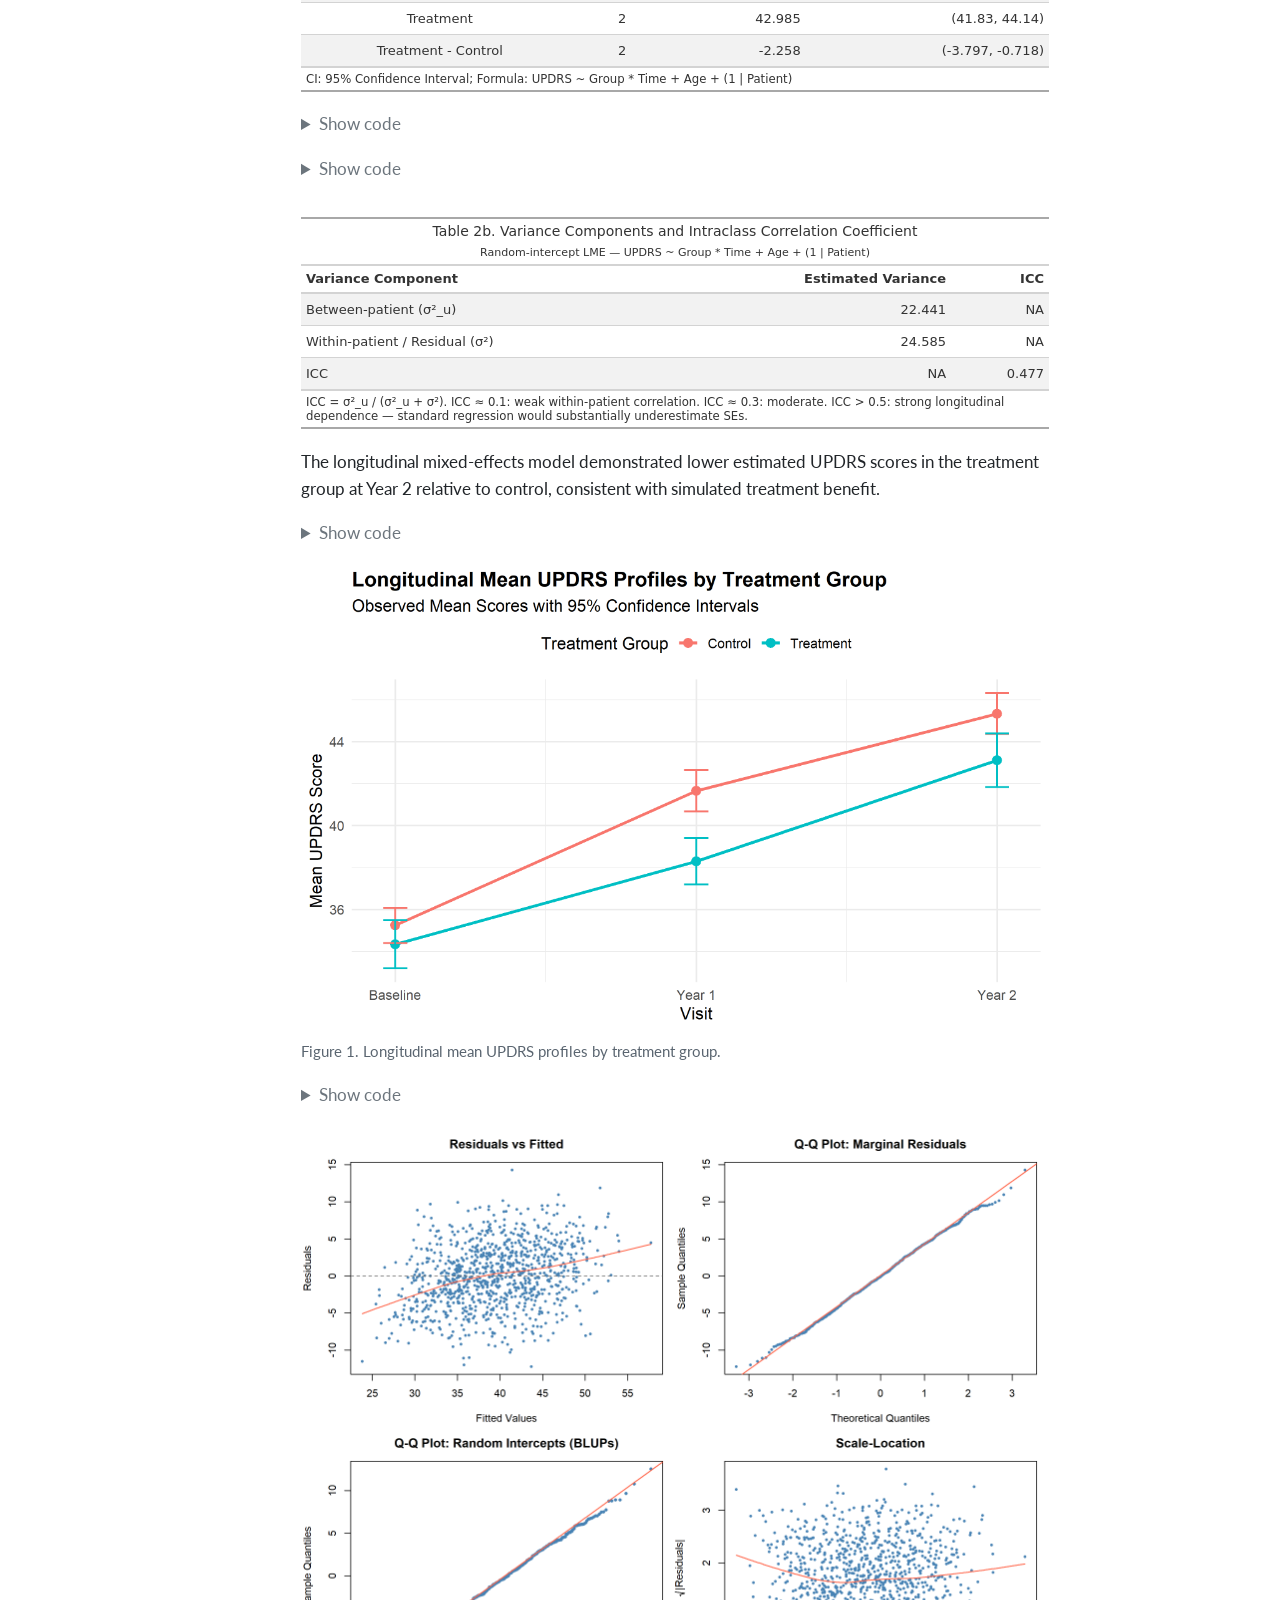
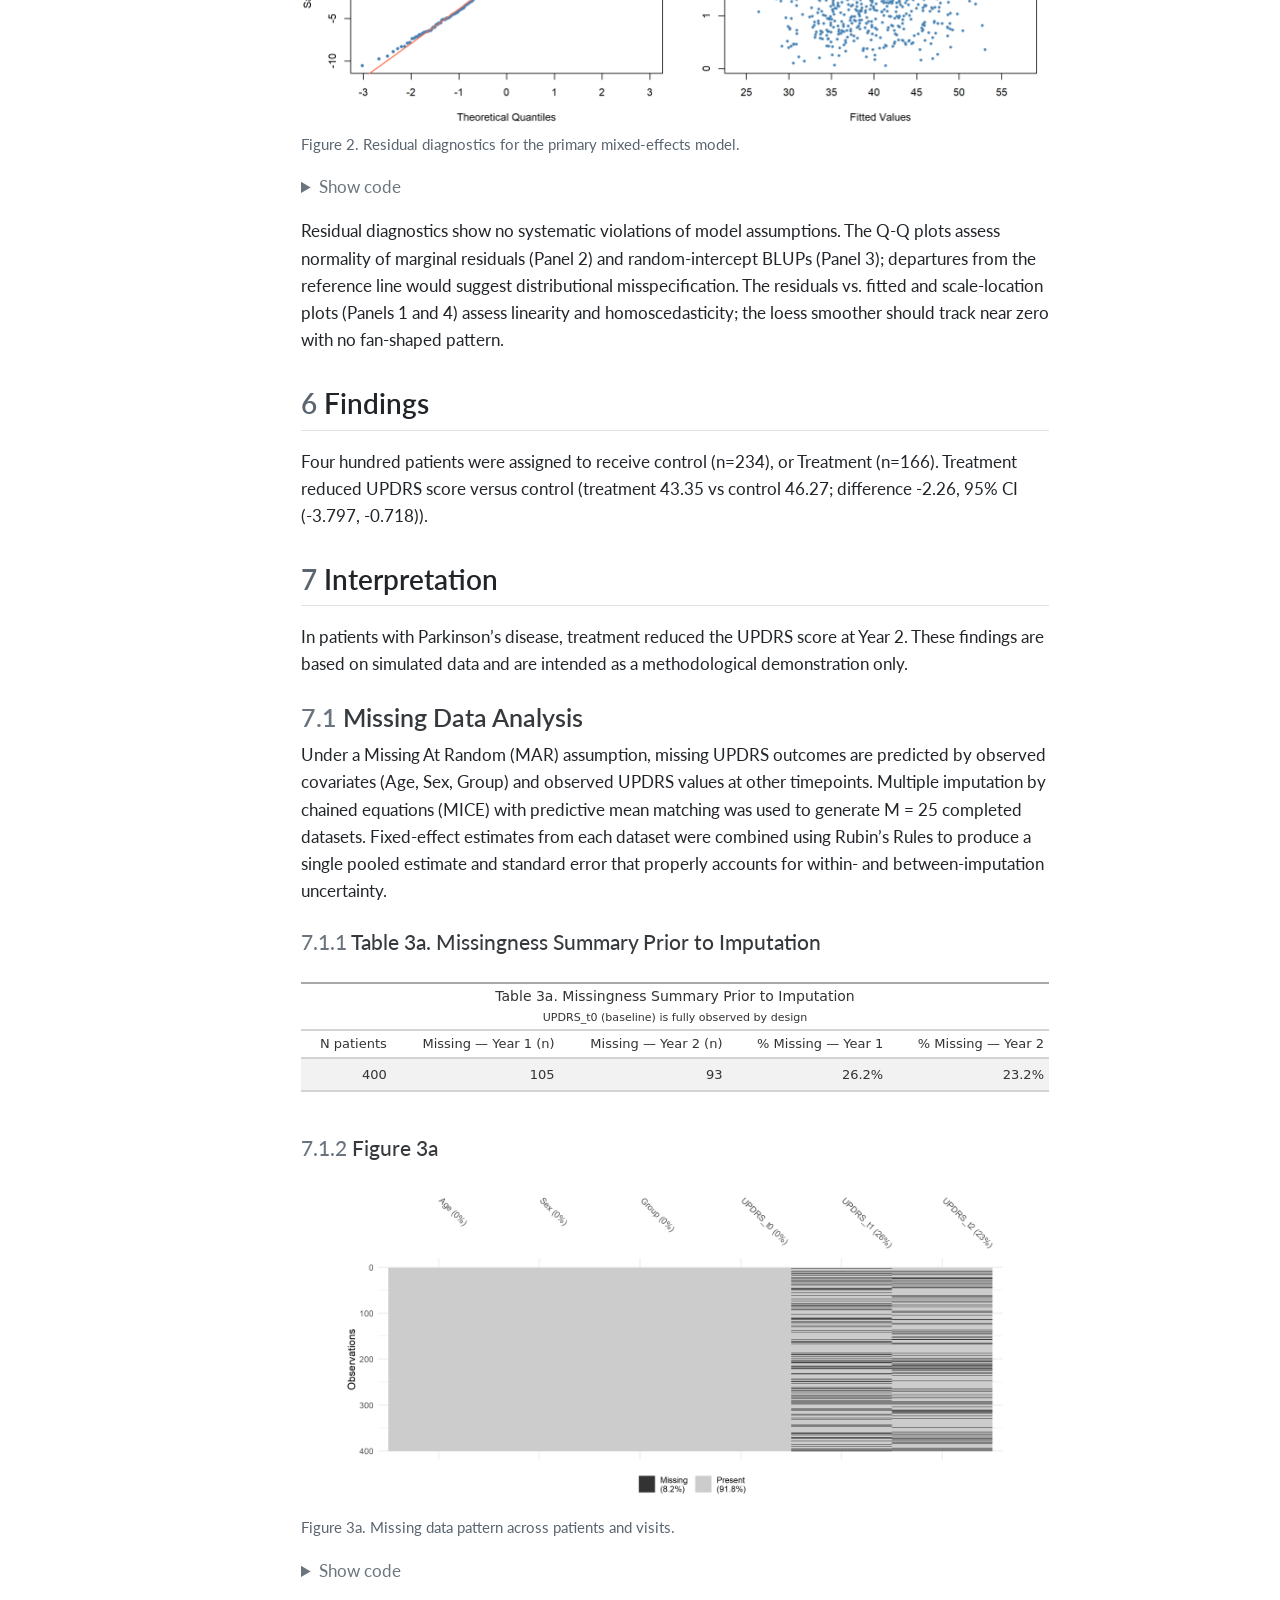
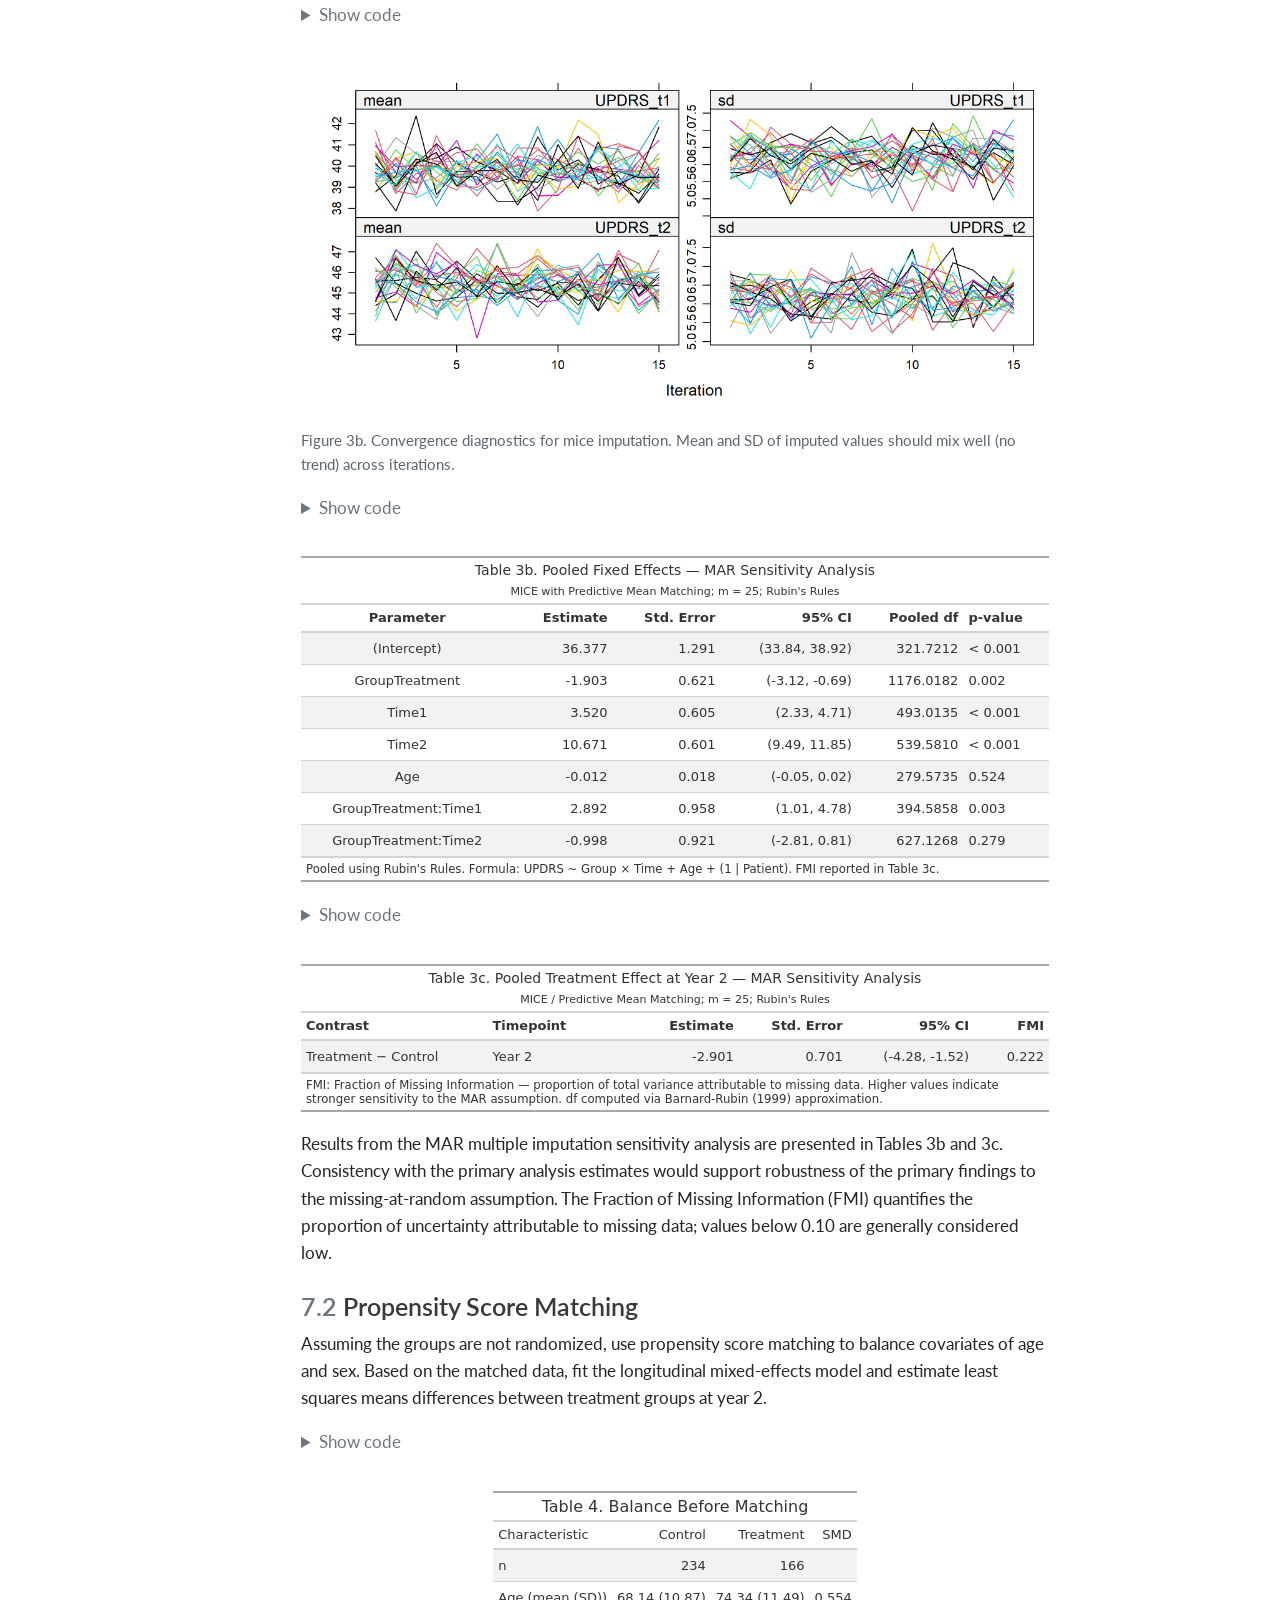
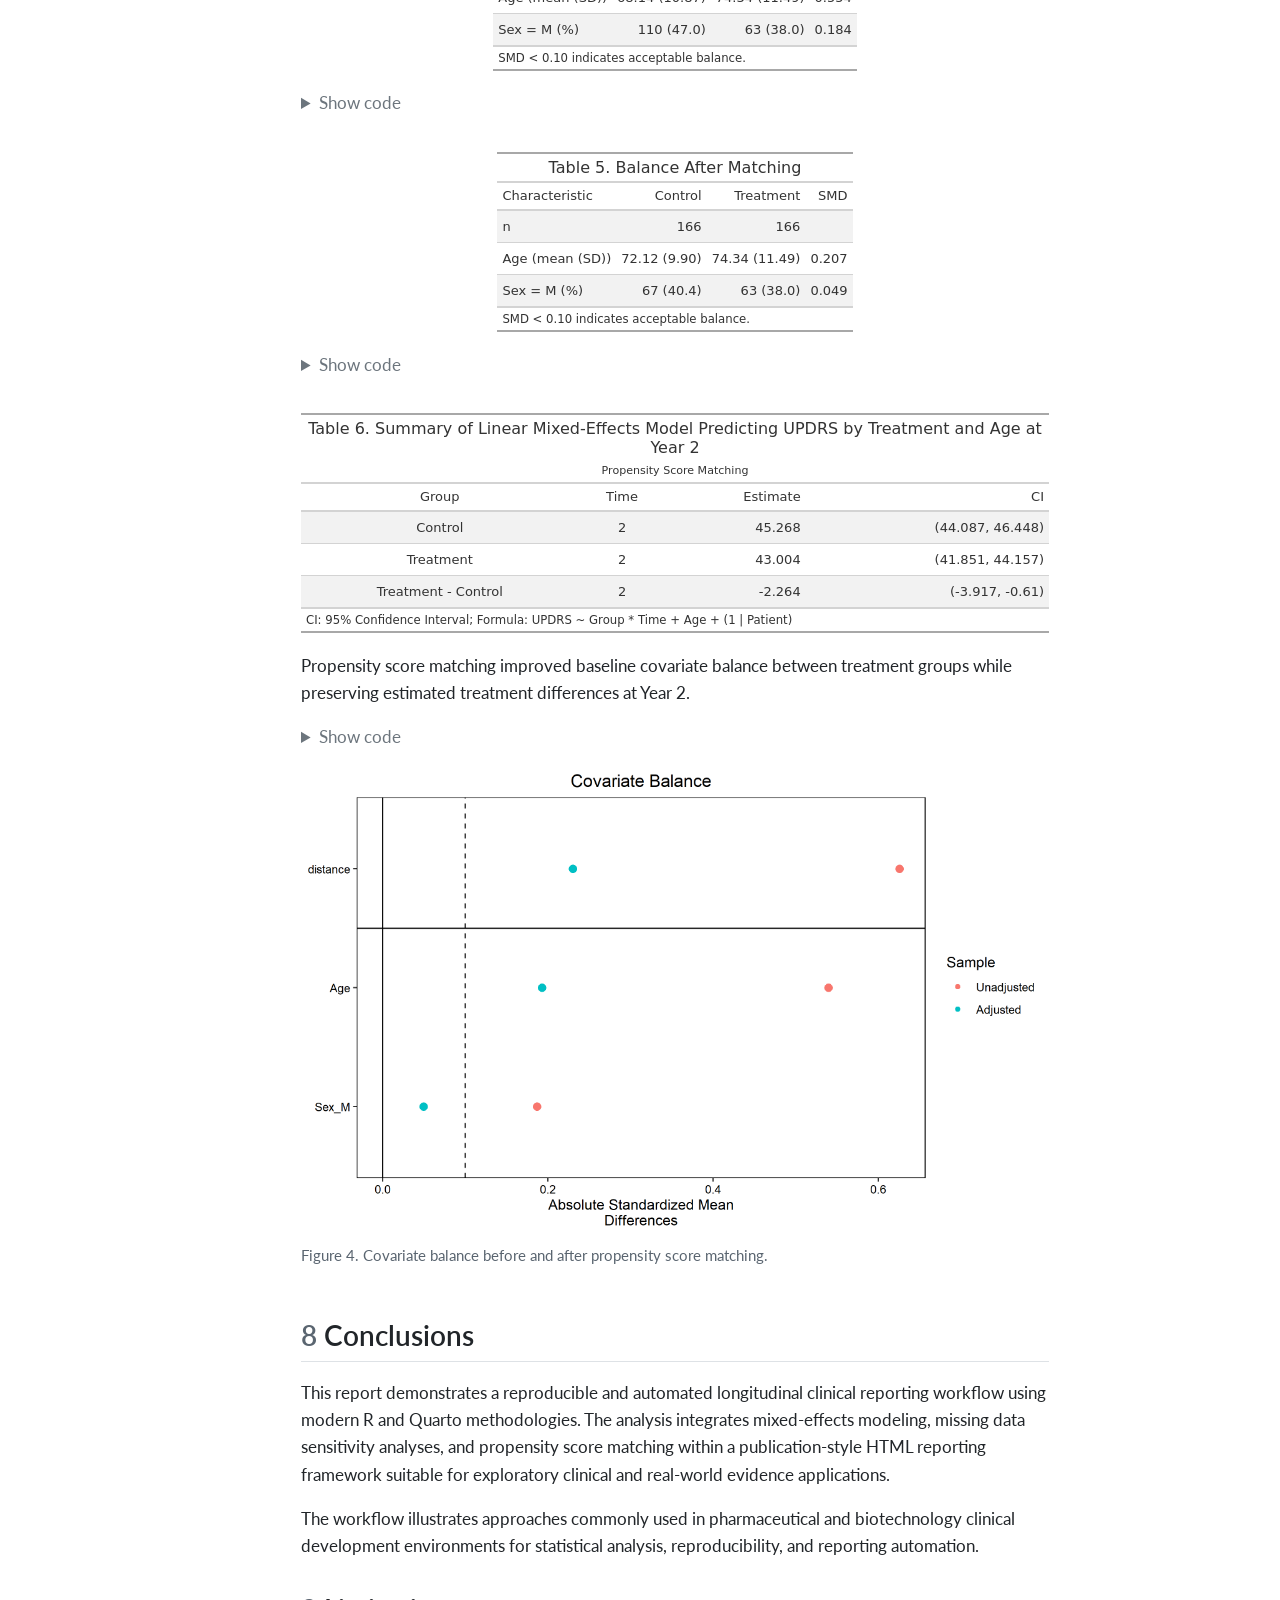
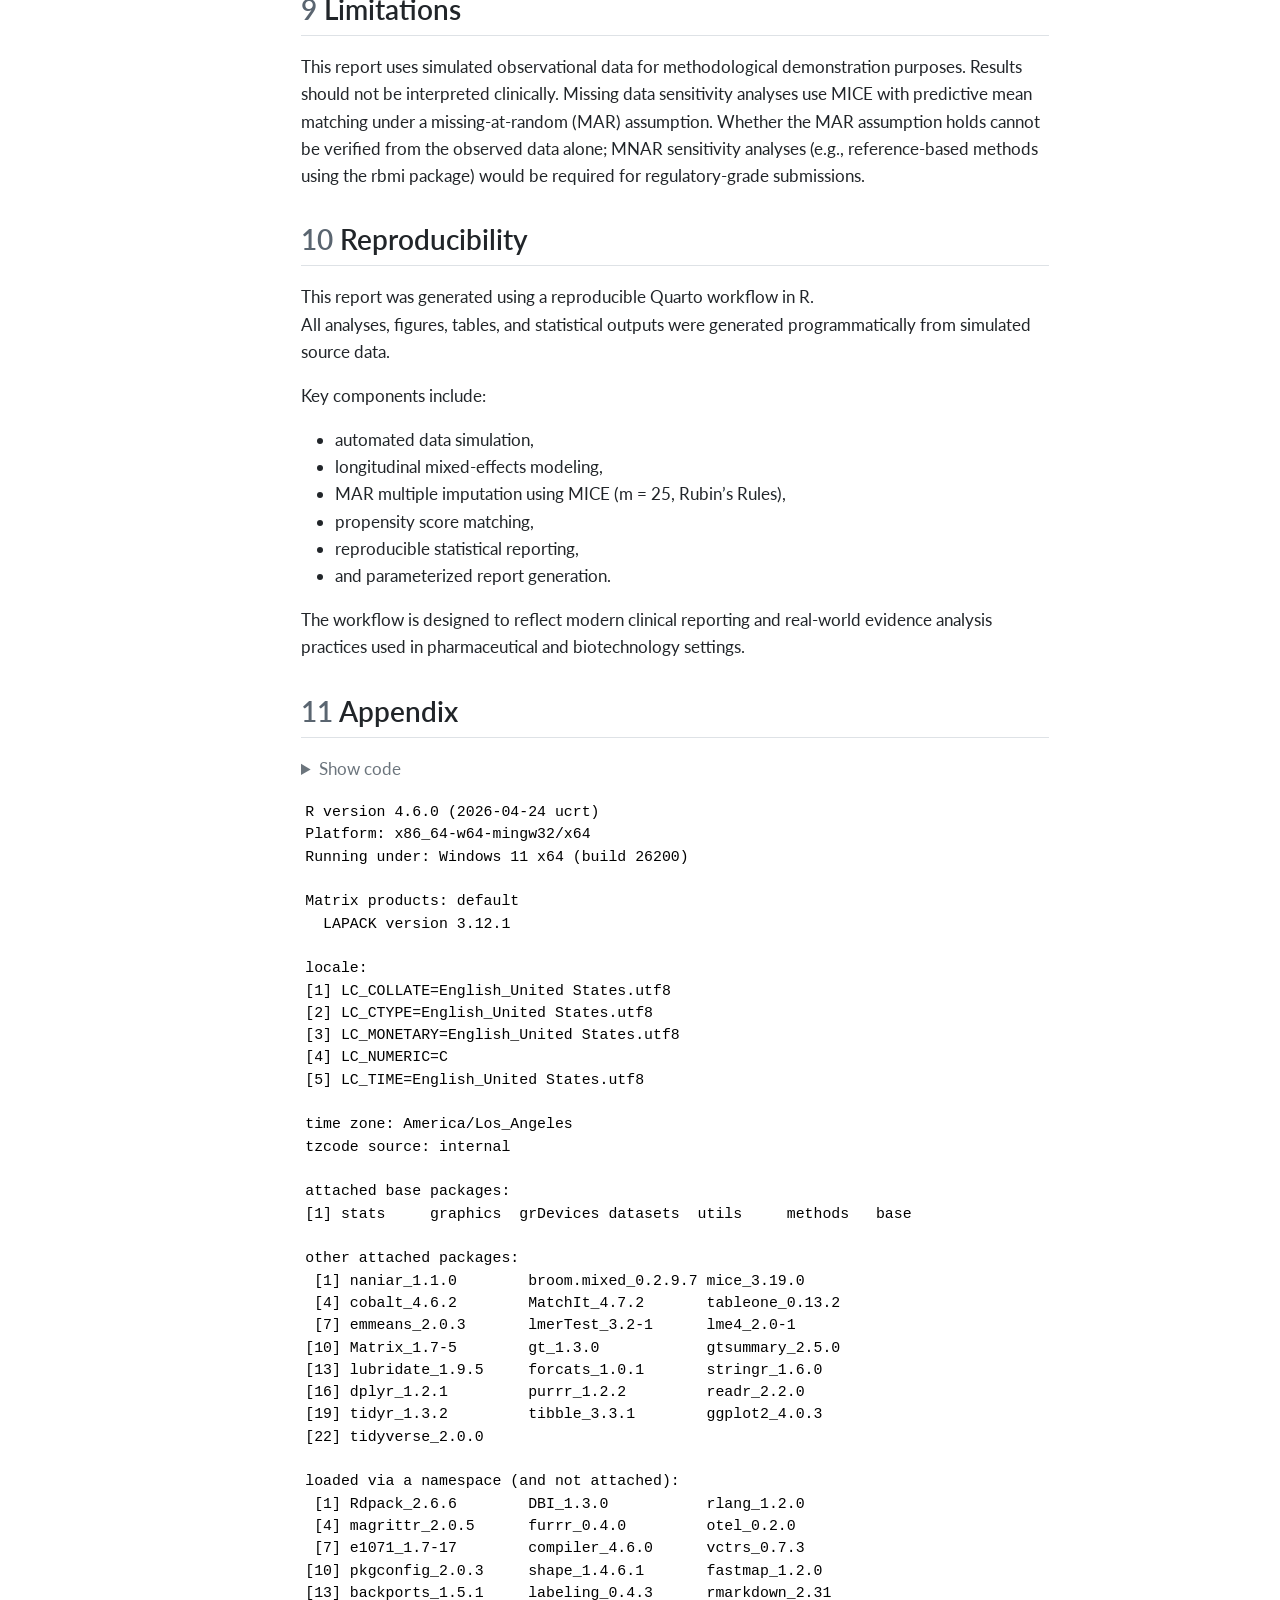
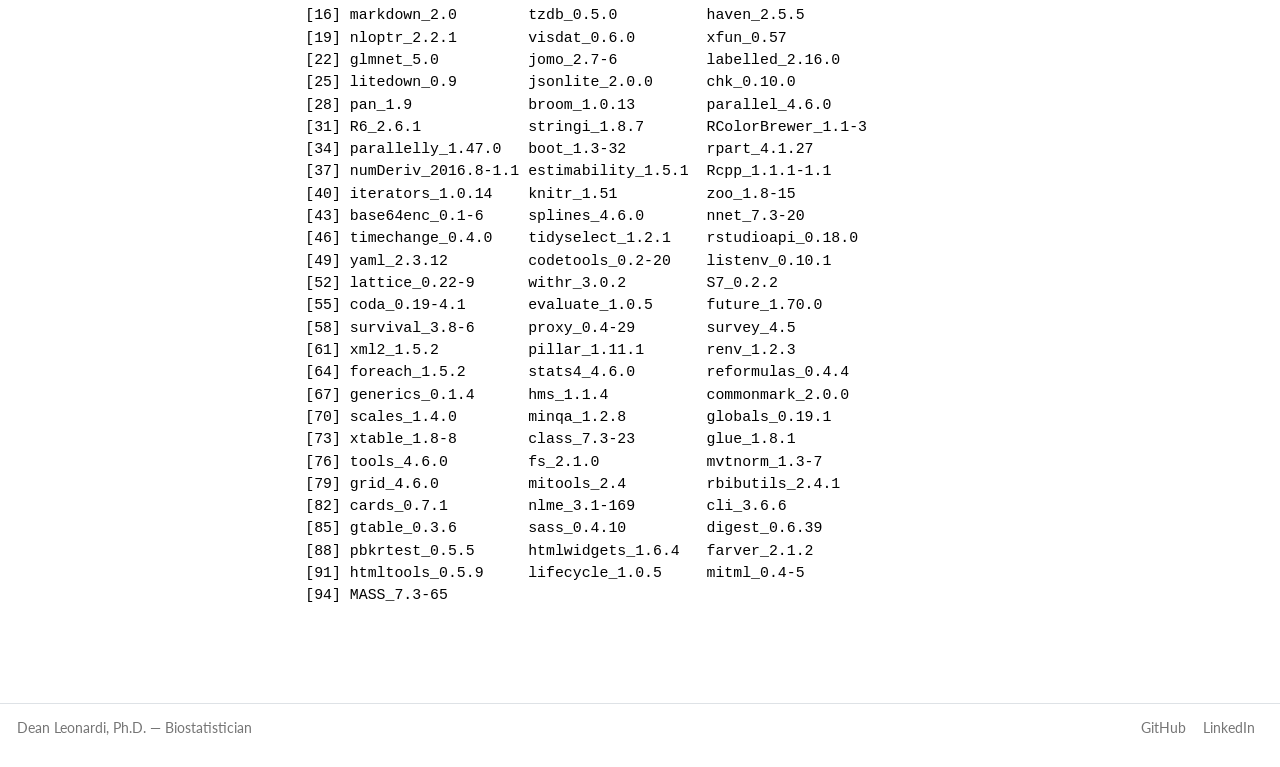
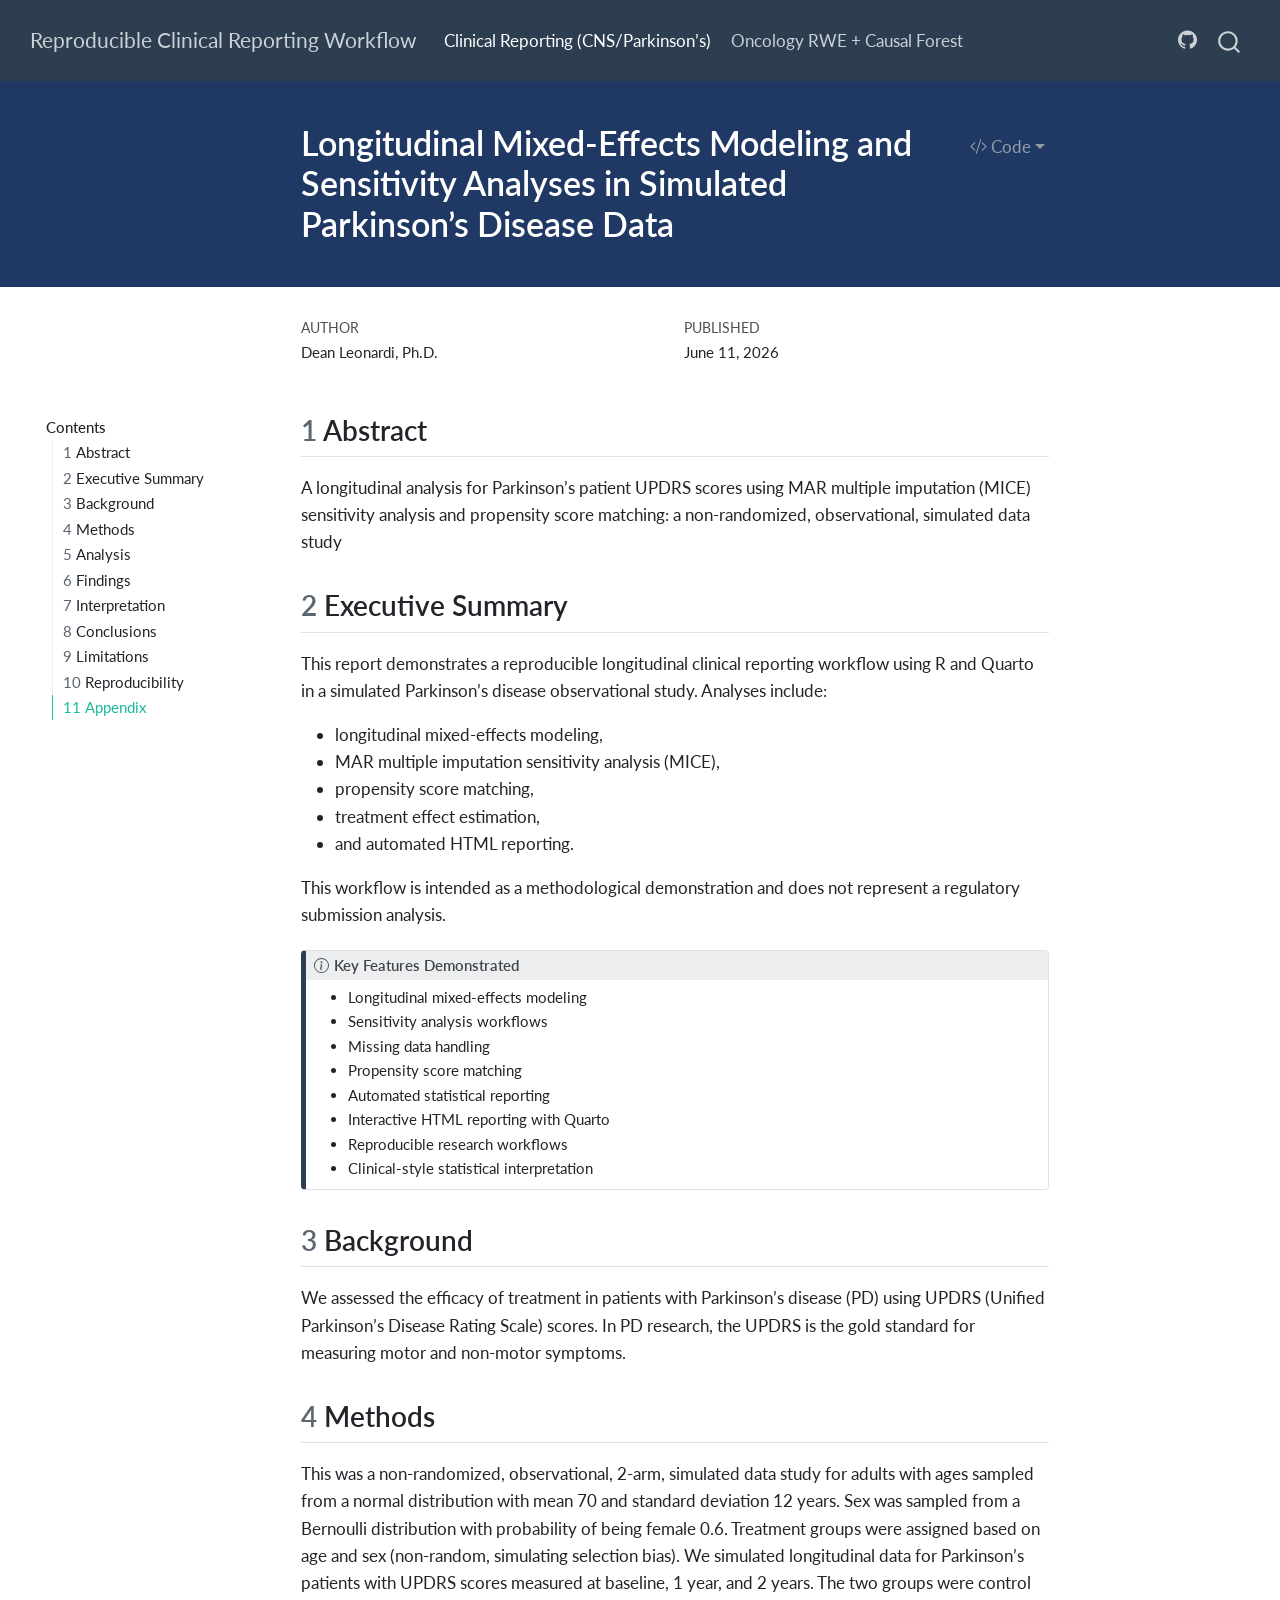
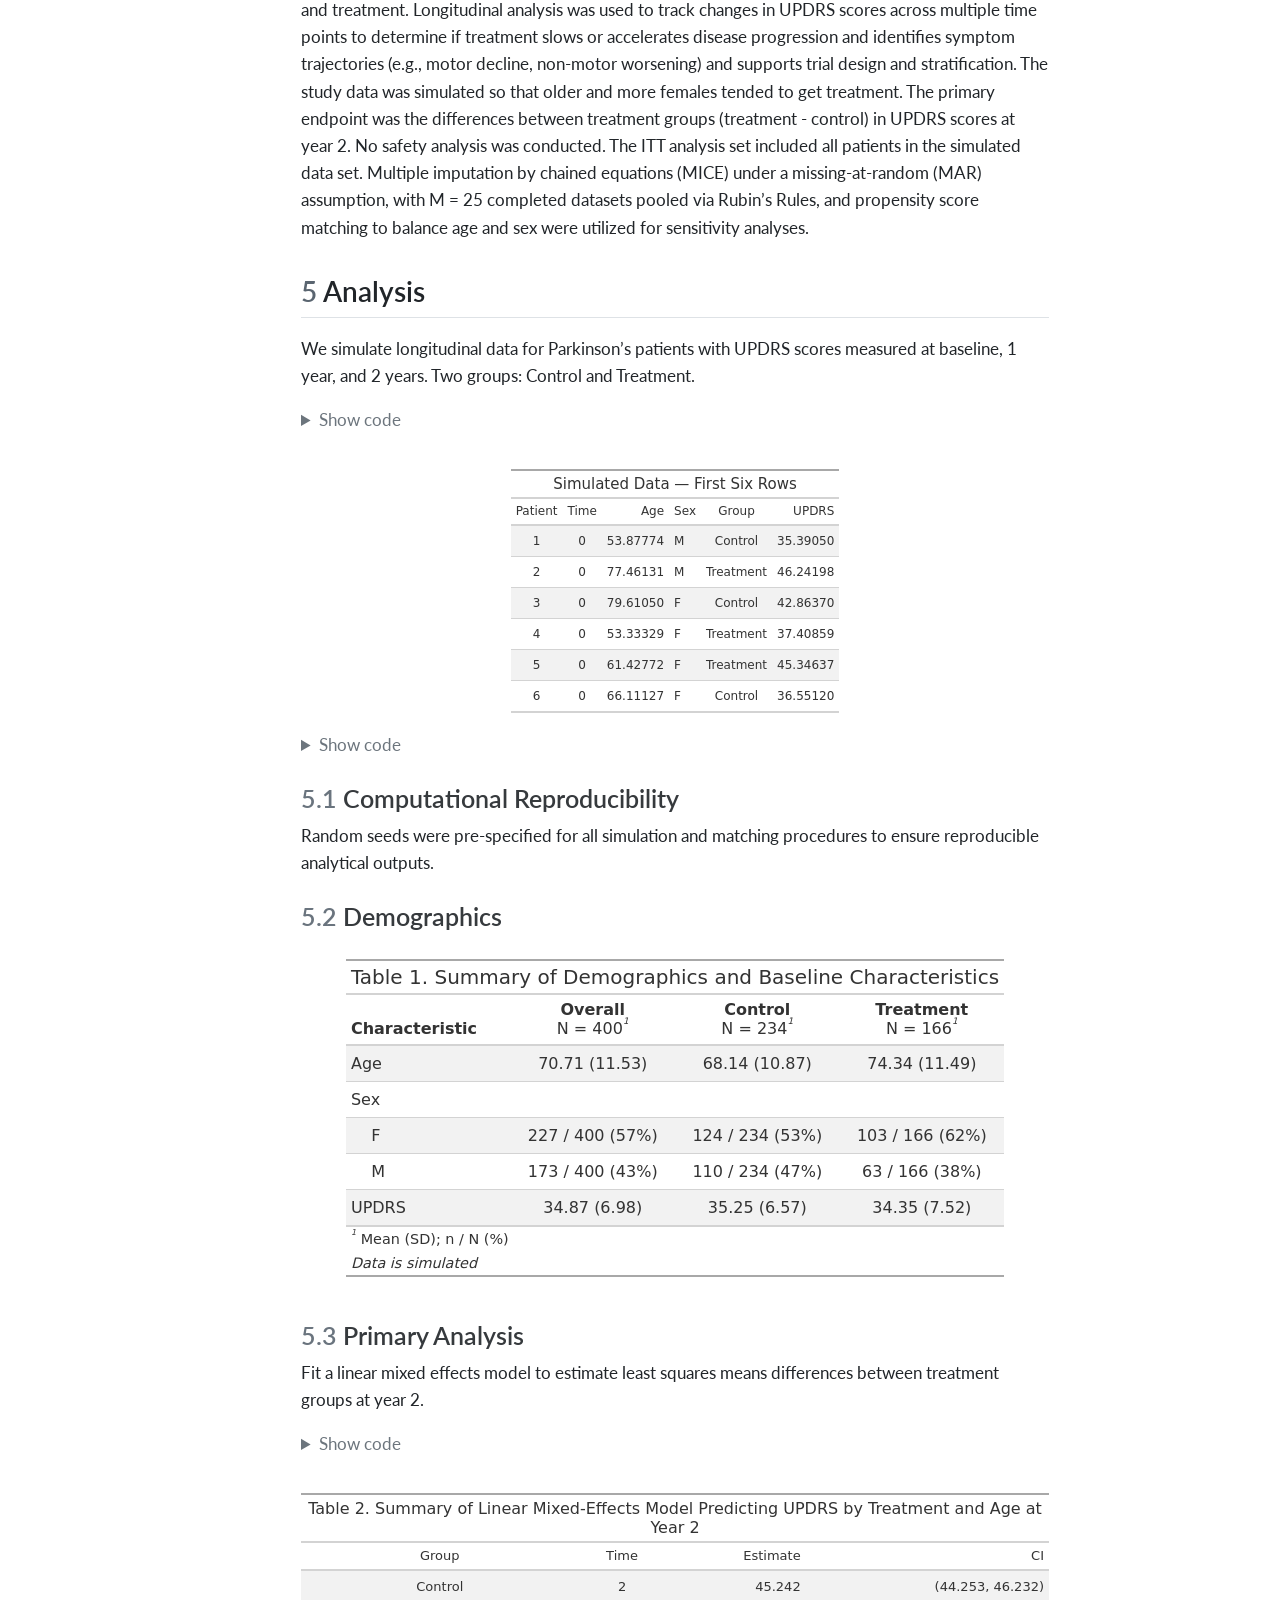
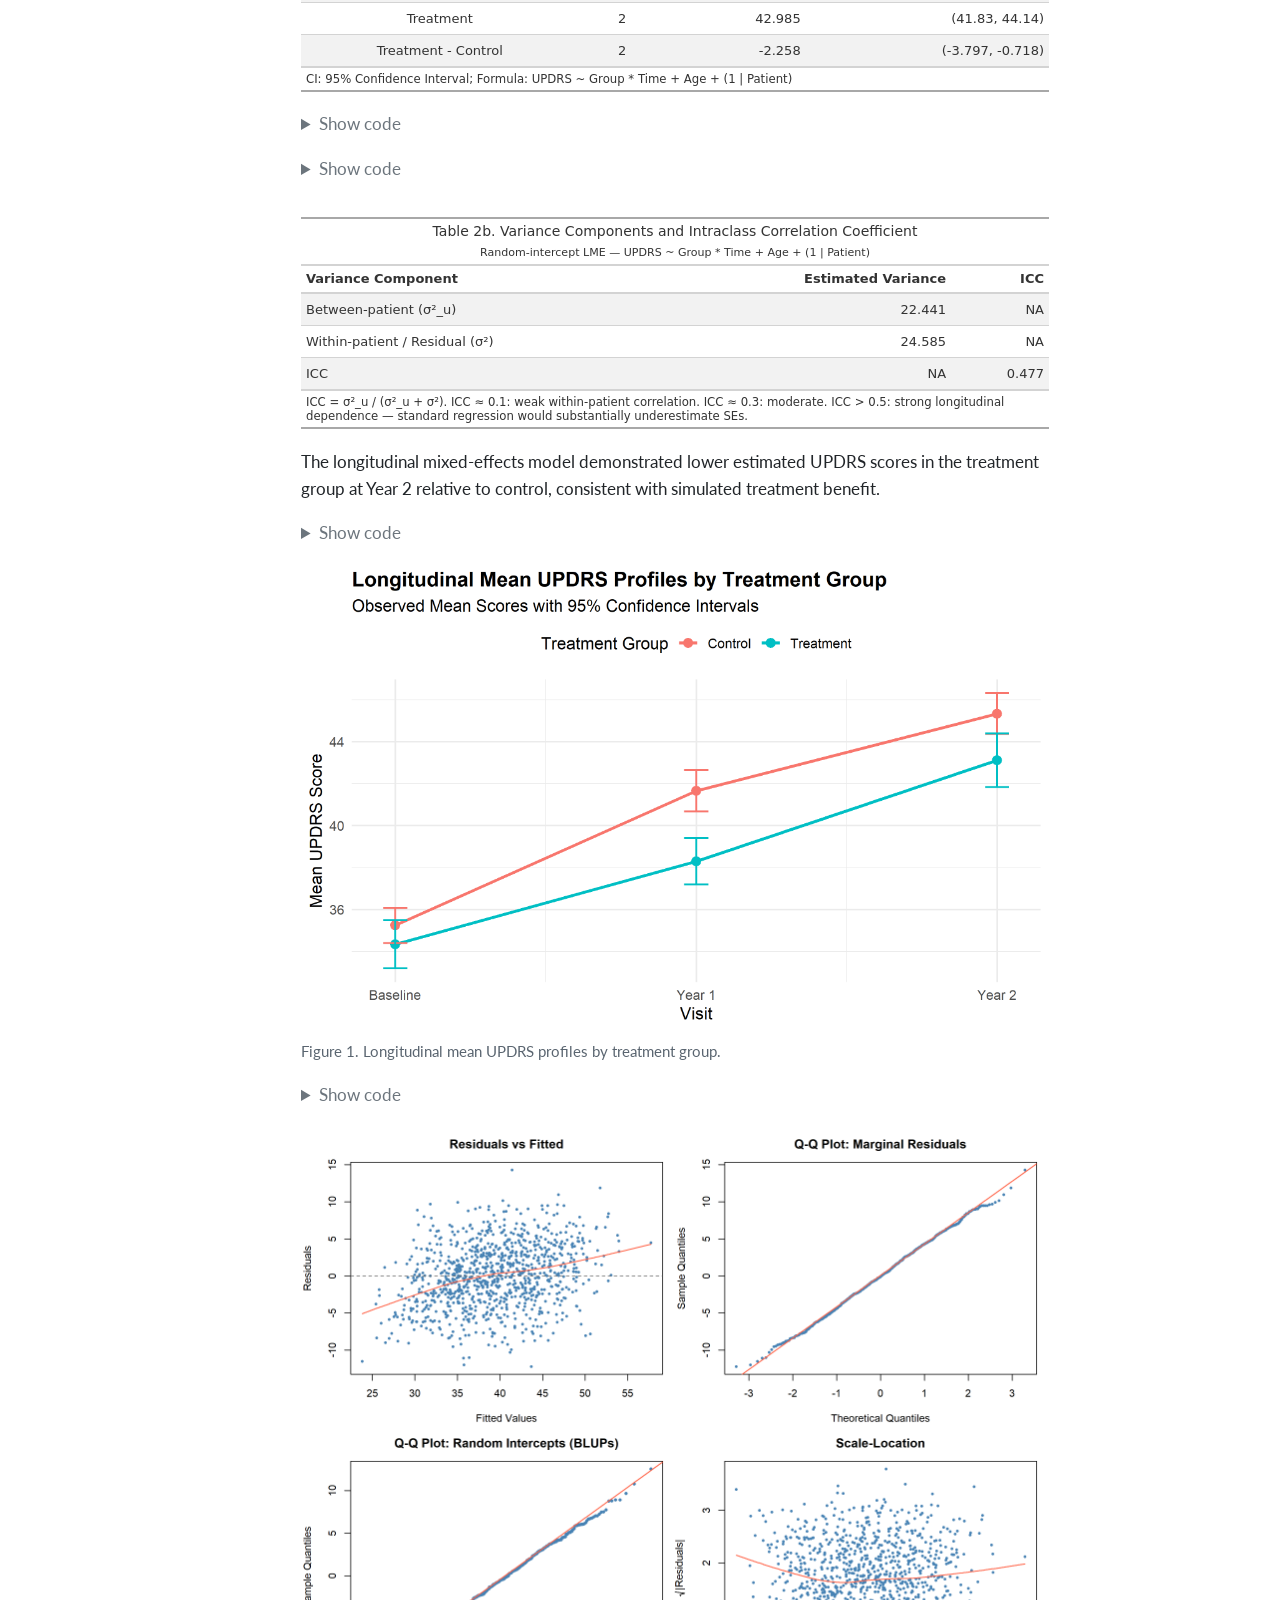
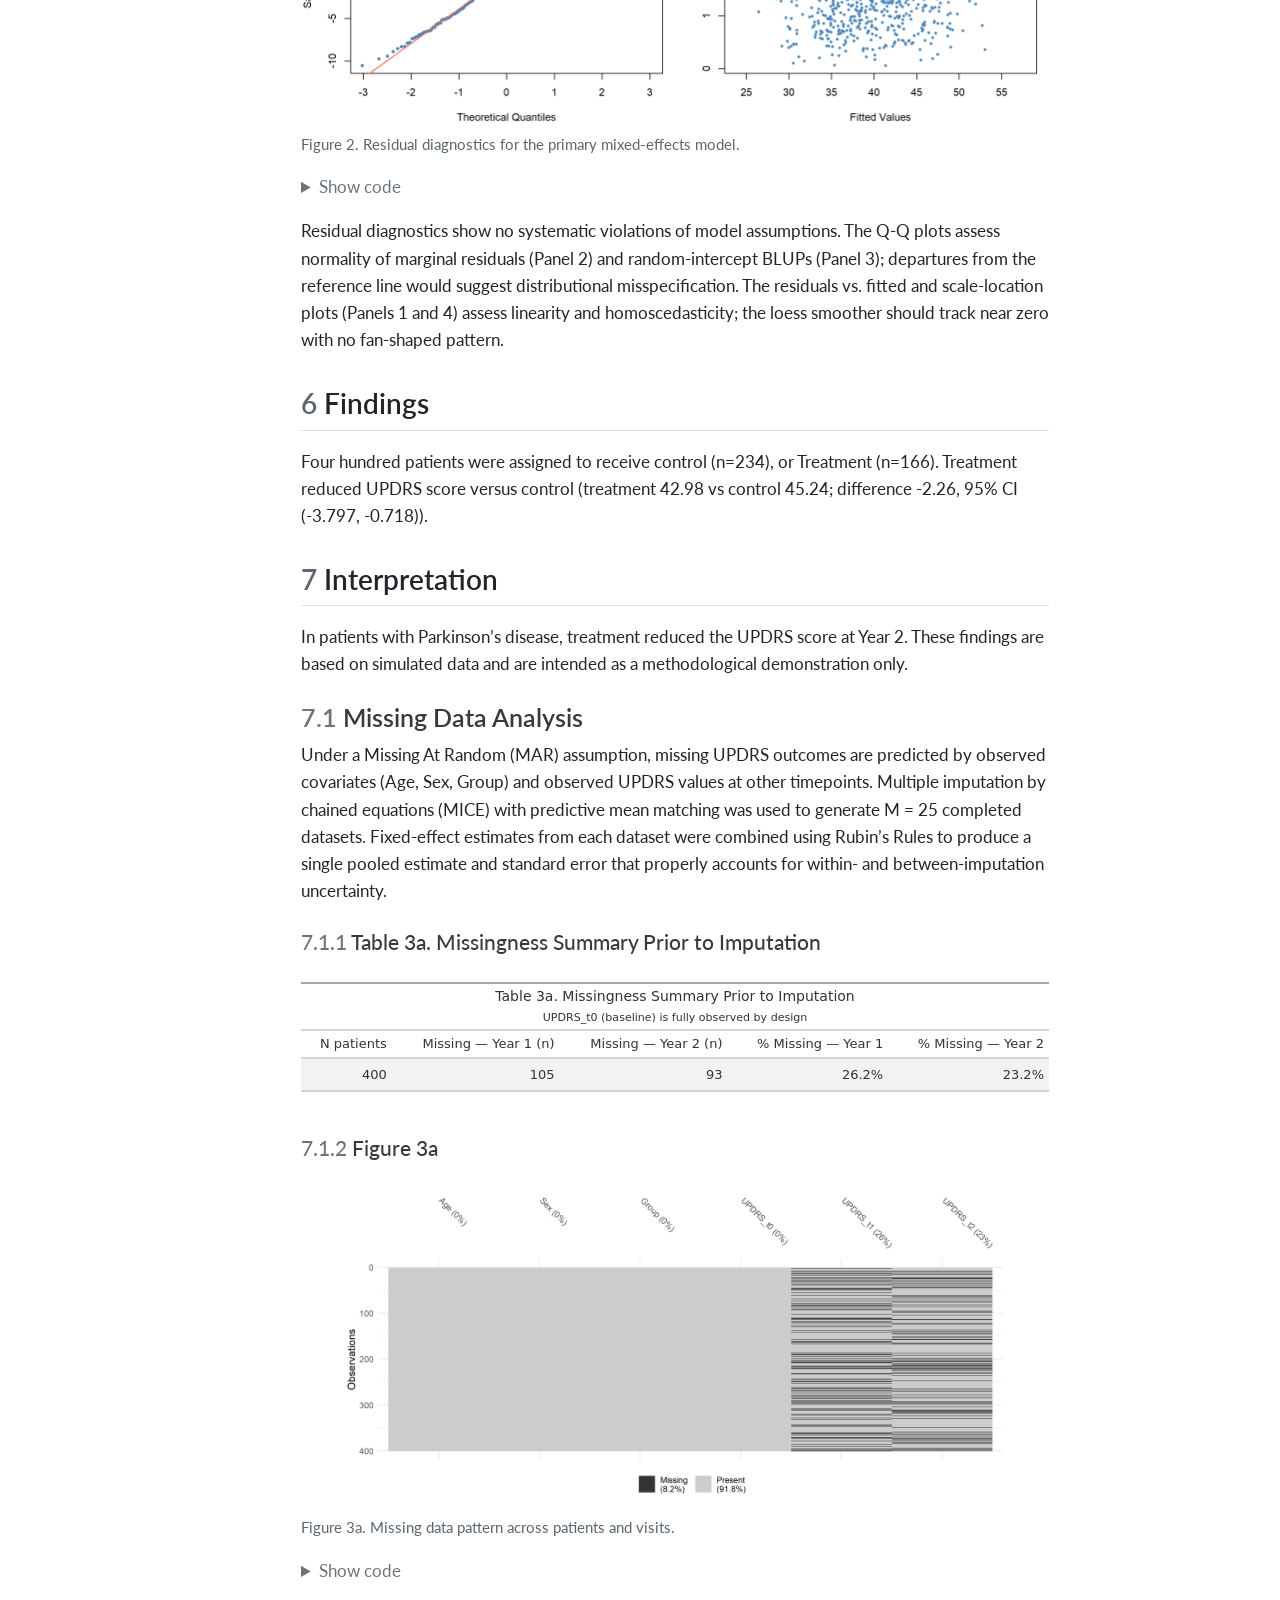
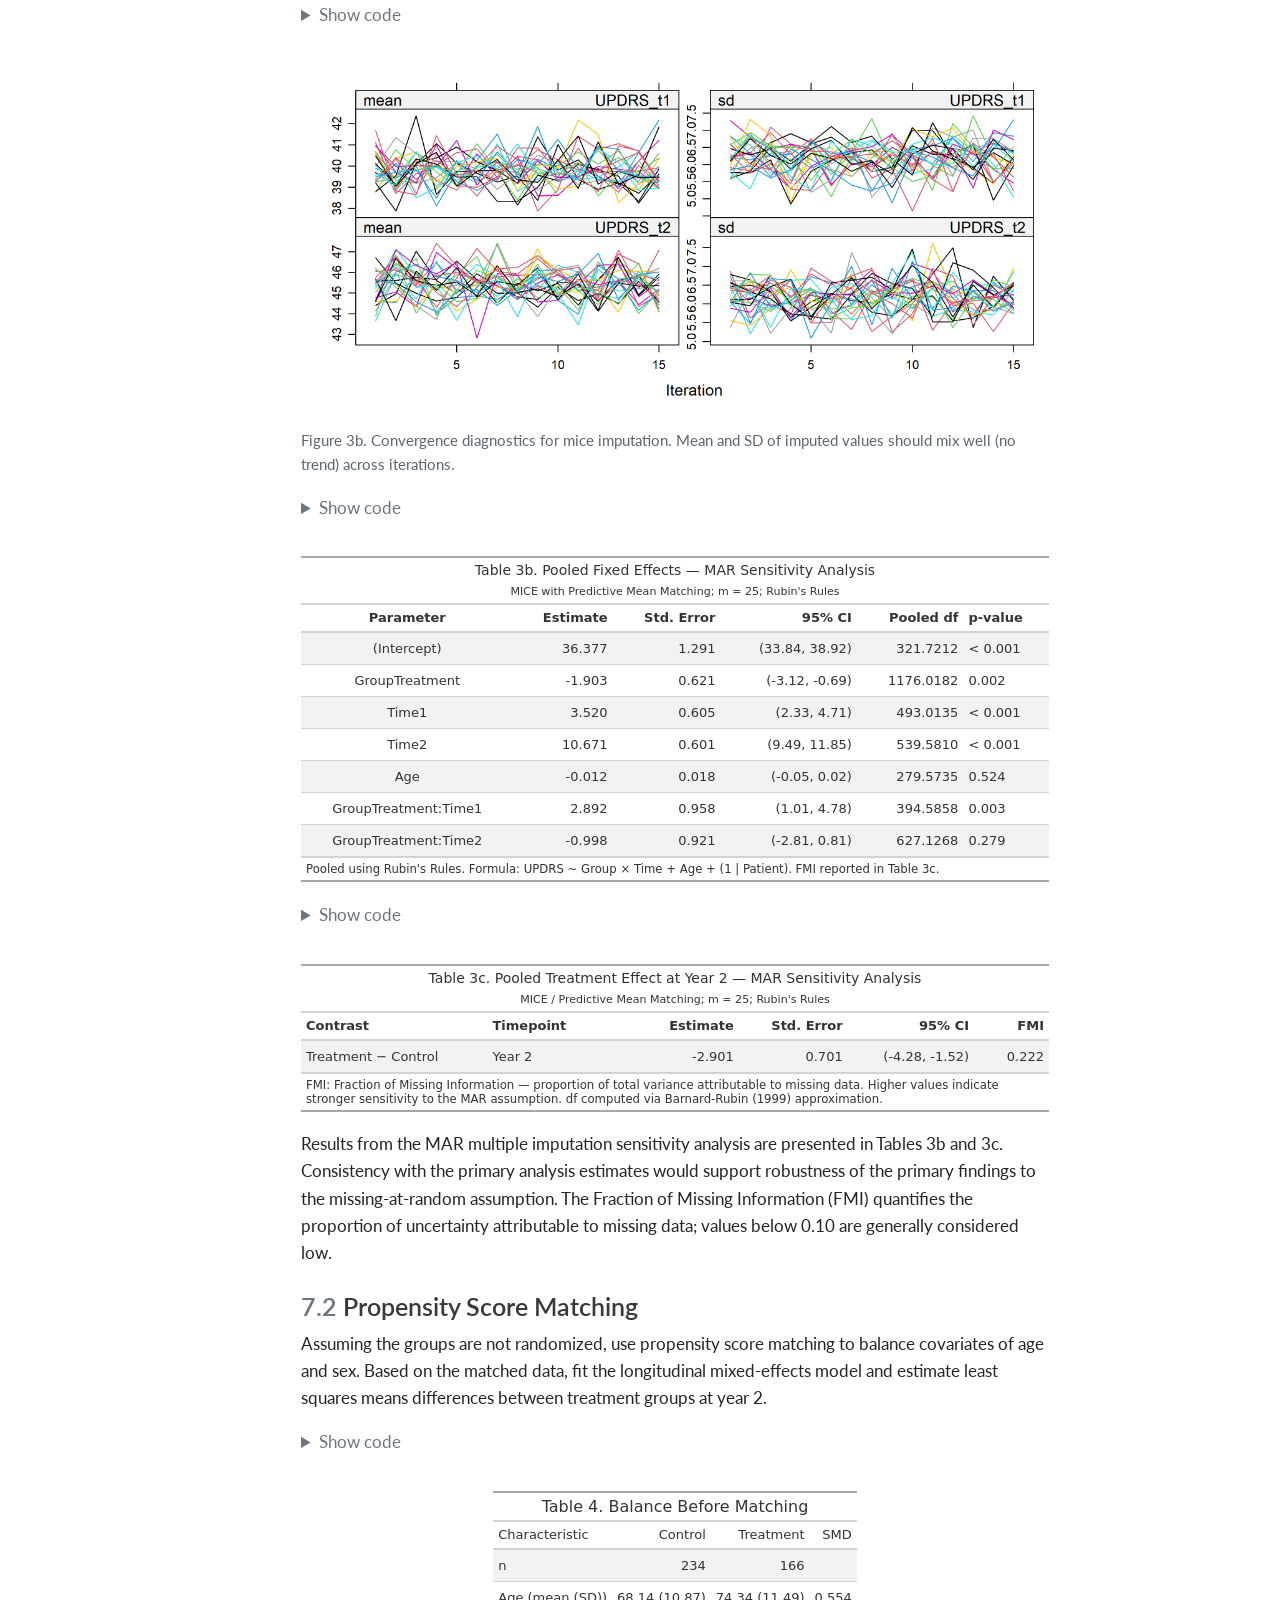
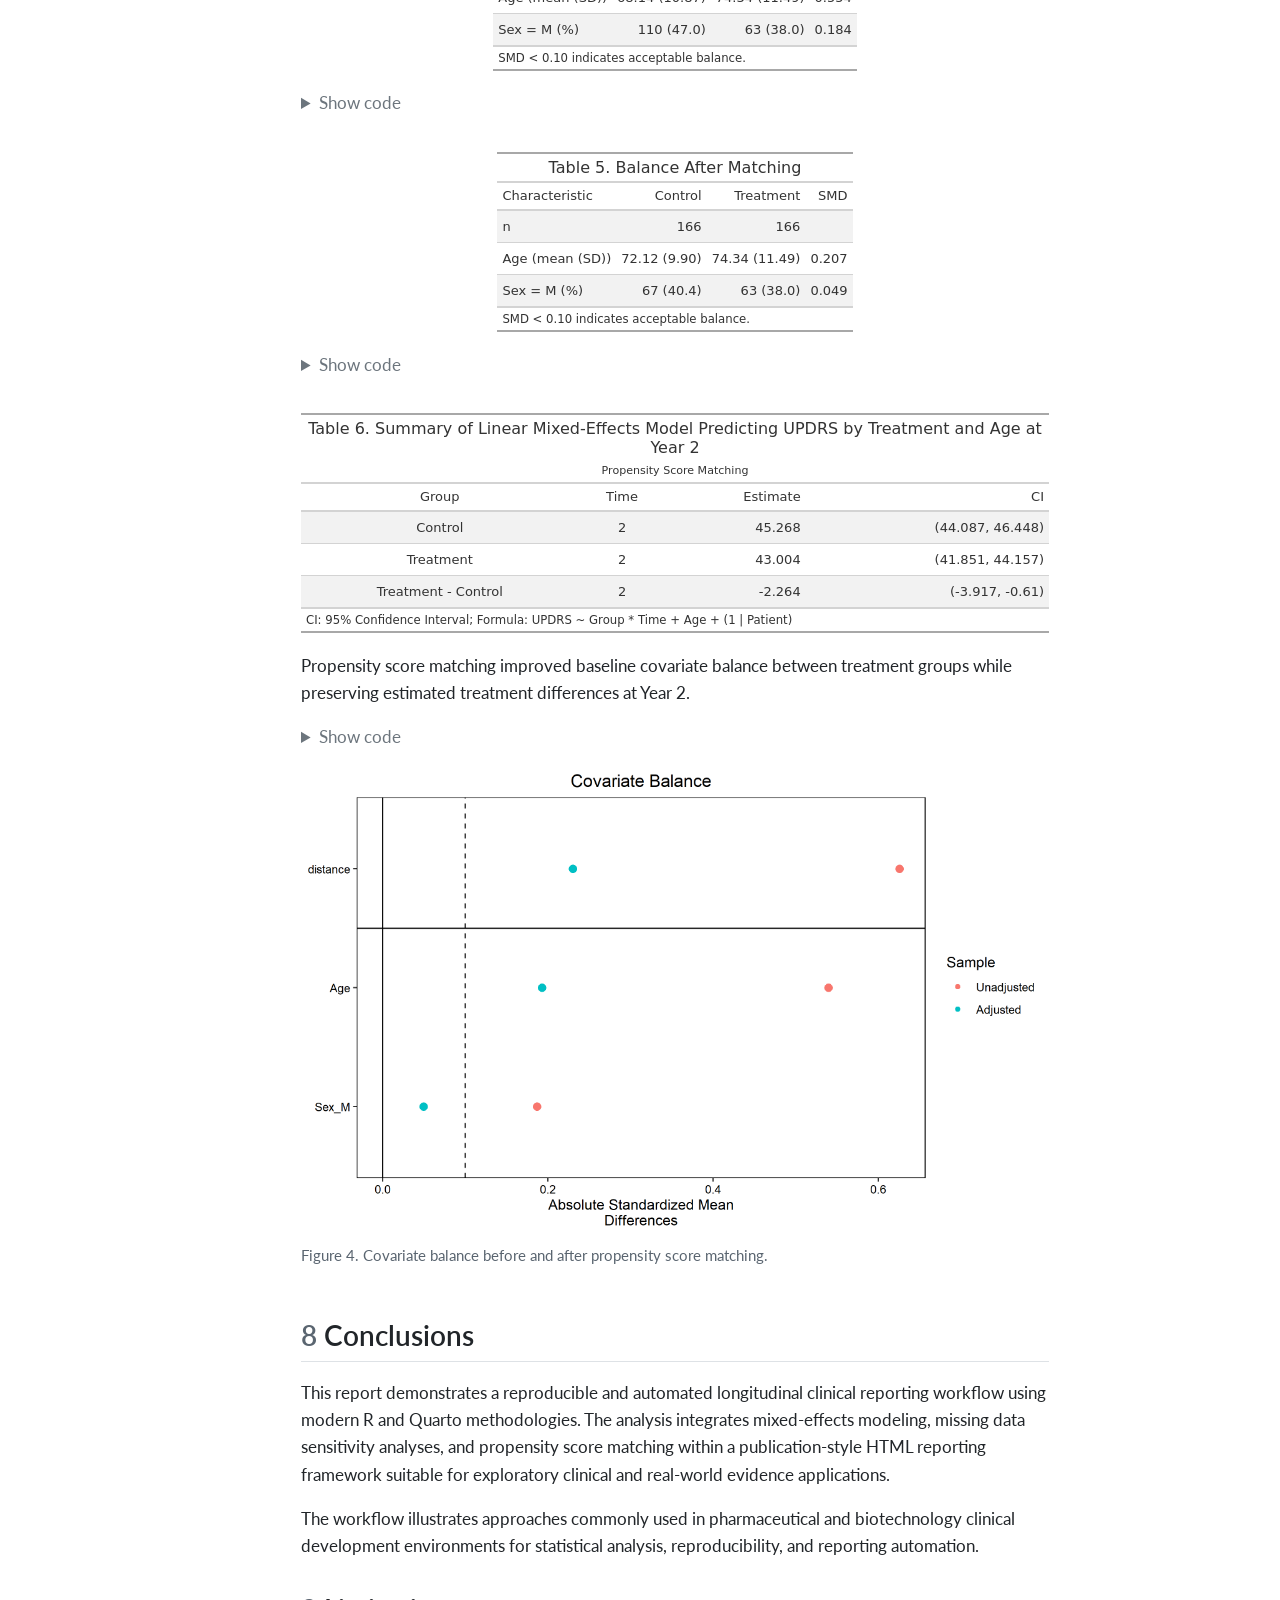
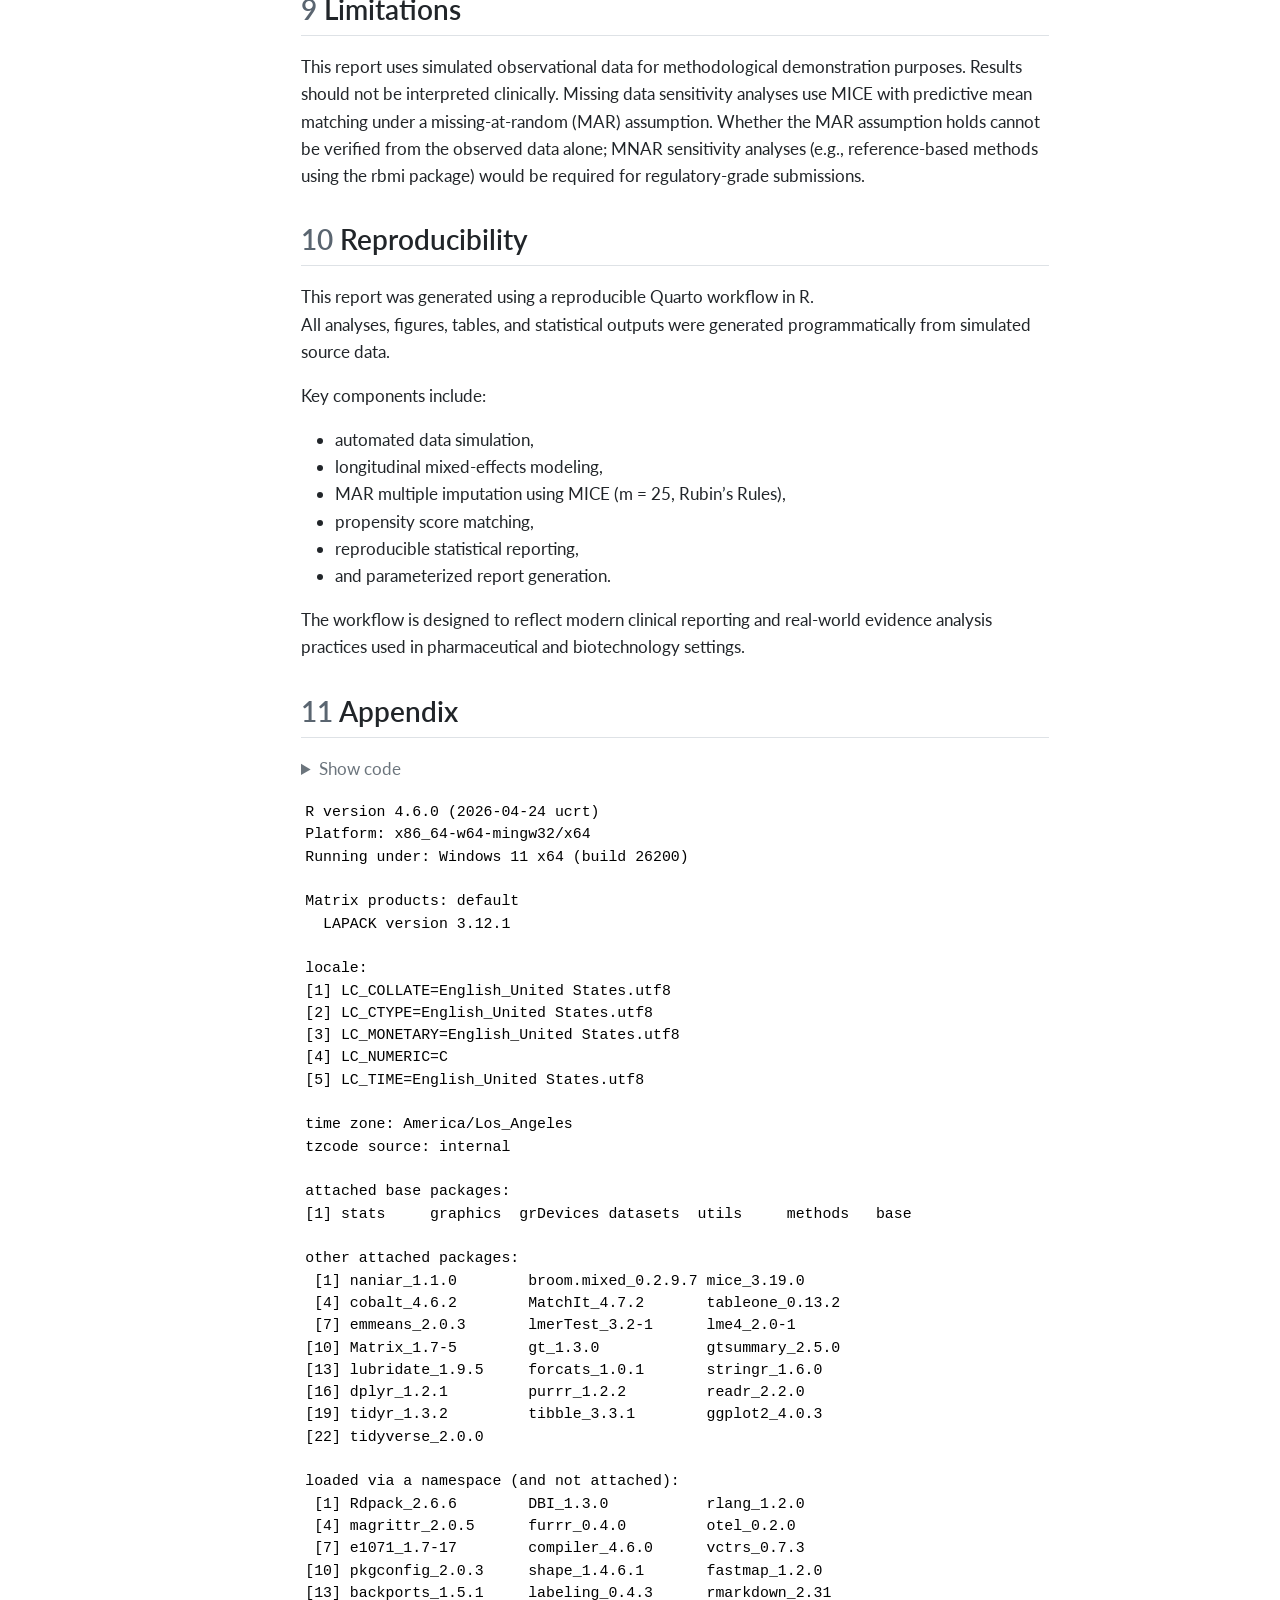
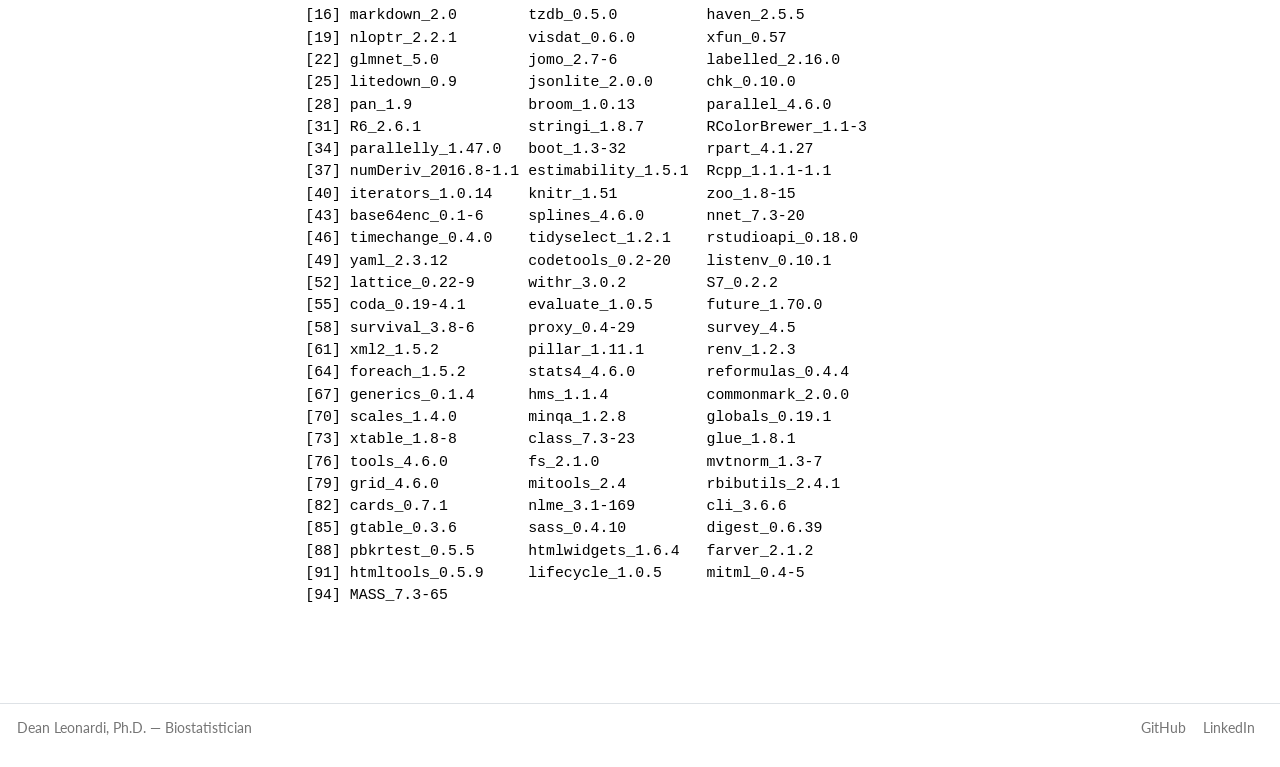
